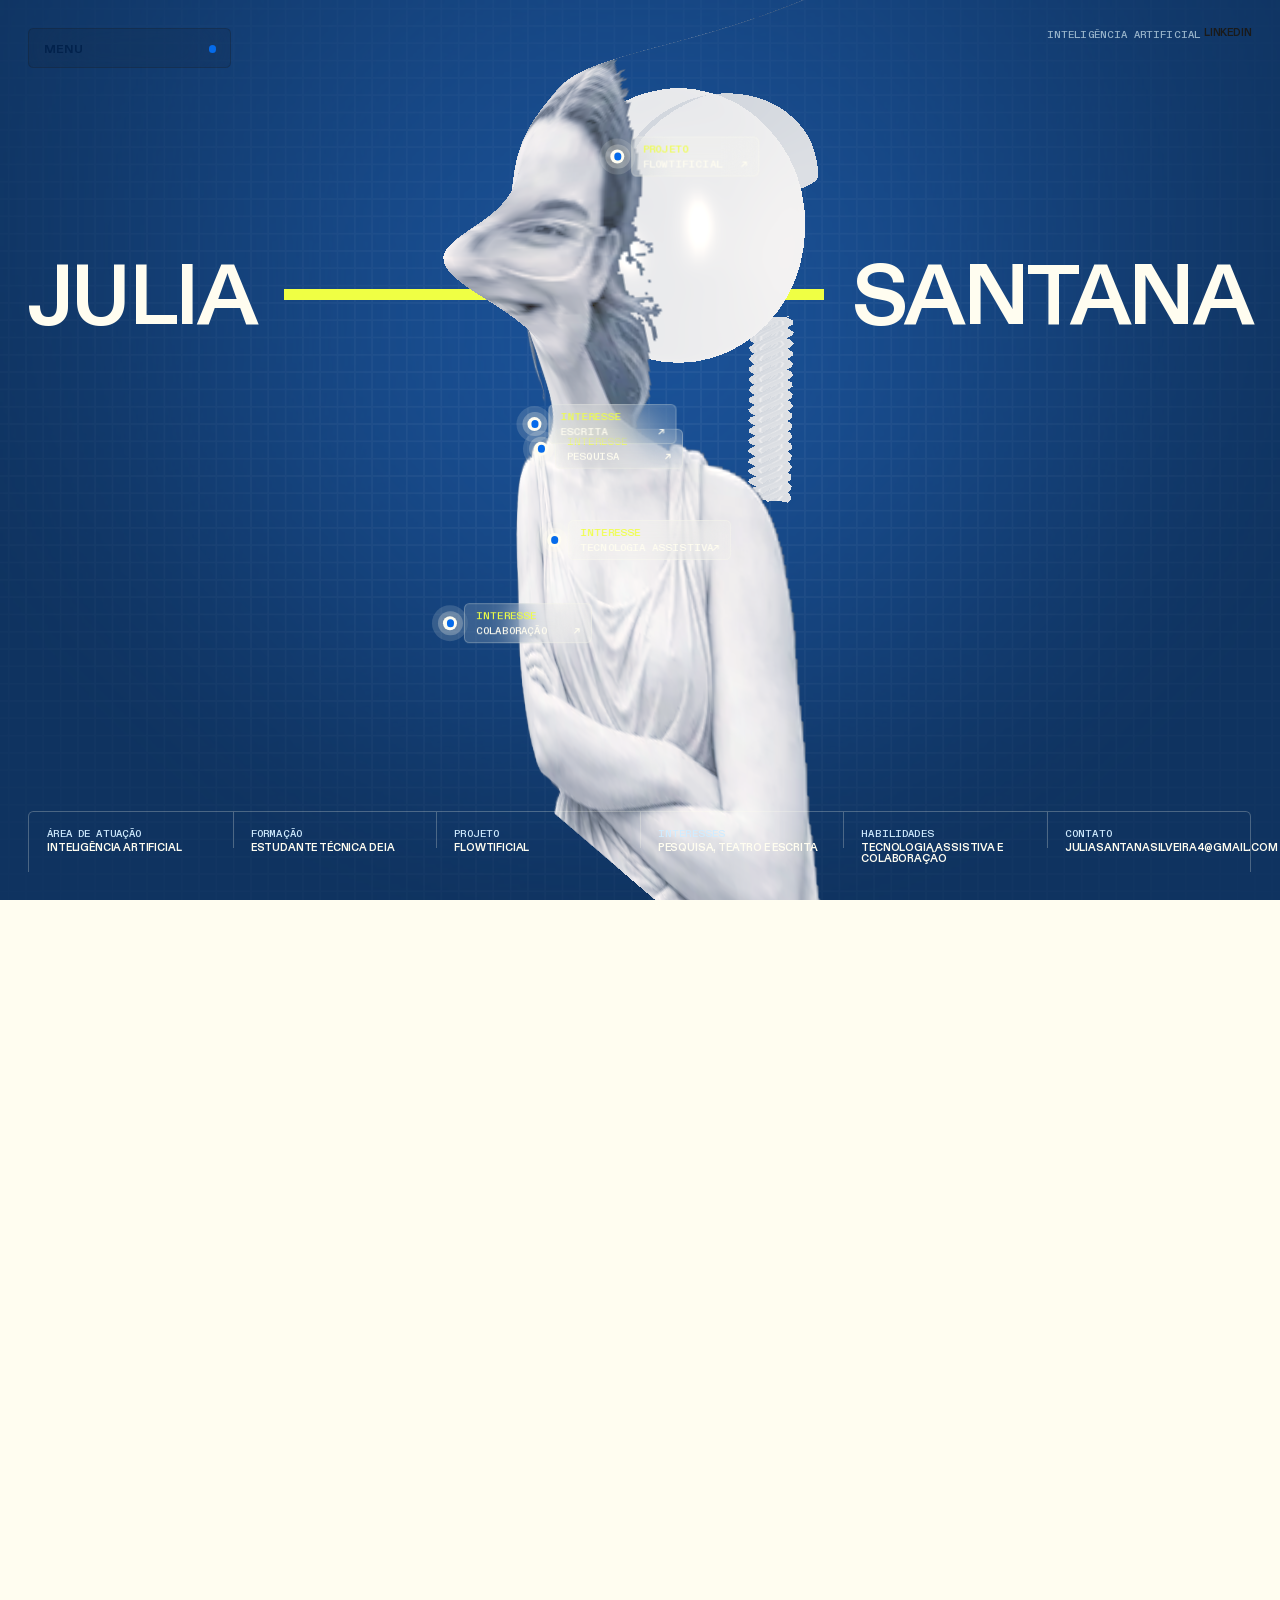
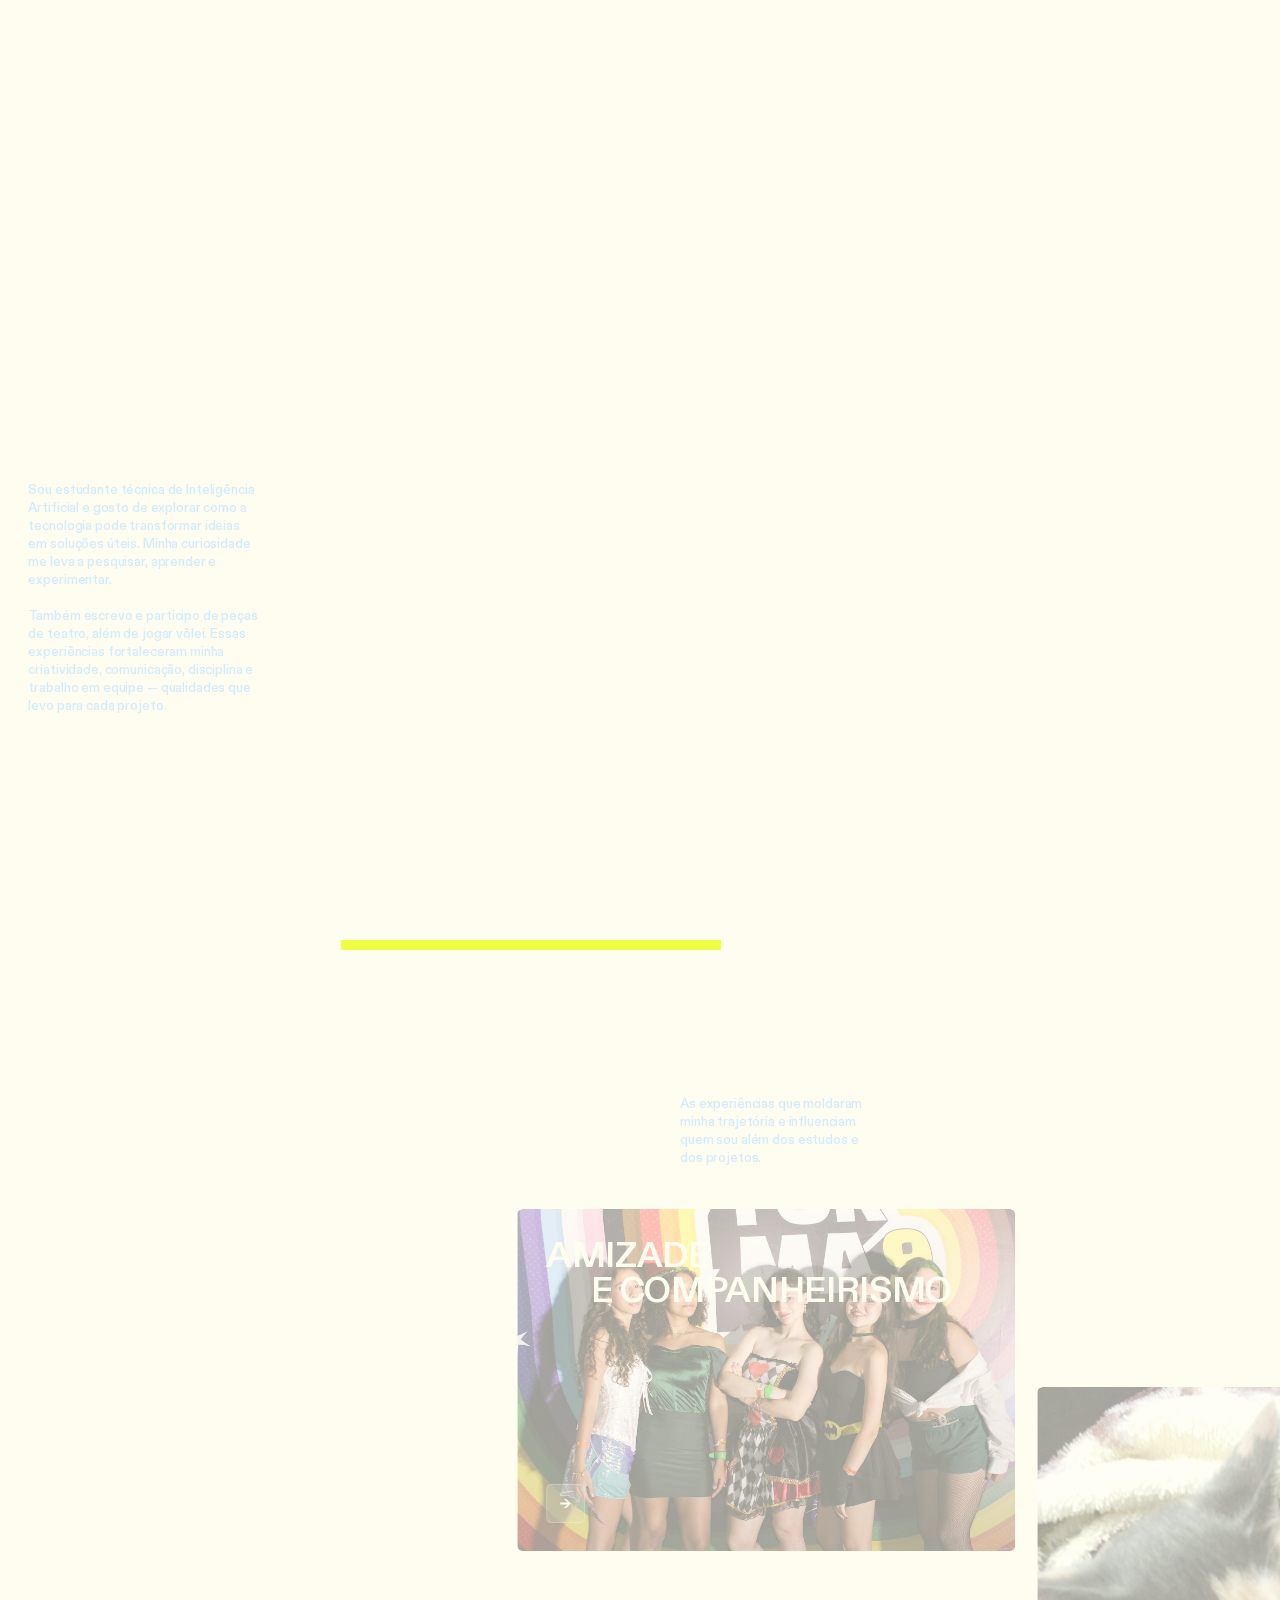
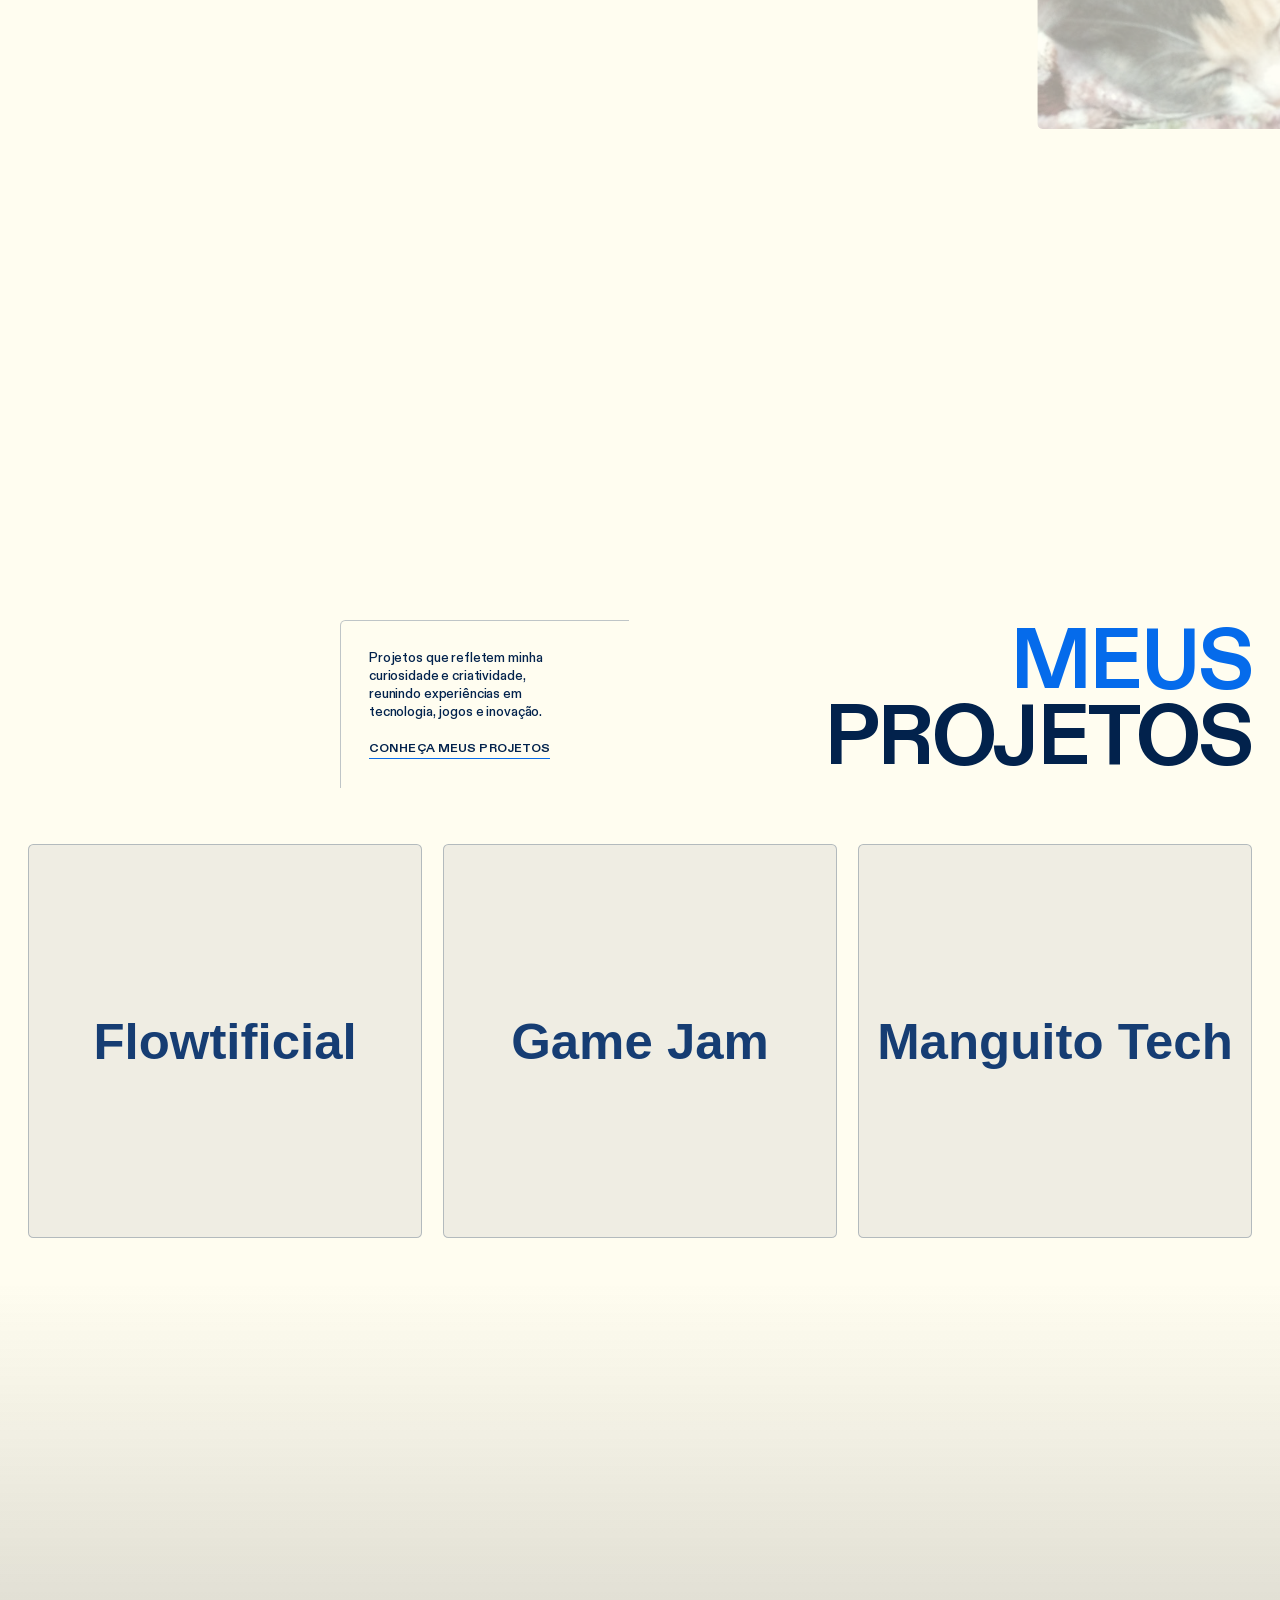
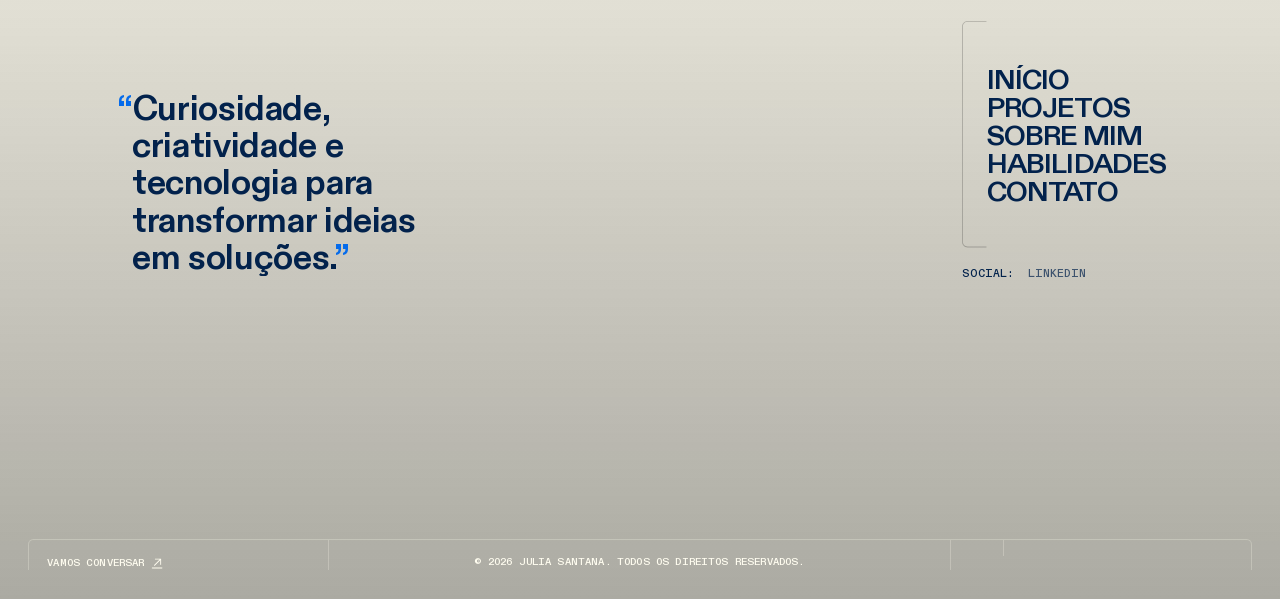
==== assets/overview/index.html @ cd5cea3f "bbbbbb" ====
<!DOCTYPE html>
<html><head><meta charset="utf-8">
<!-- Website Downloader 3.0 · modo arquivo: https://tsitsipas.com/ -->
<script type="application/json" id="wd3-index">{"entry":{"url":"https://tsitsipas.com/","path":"/","search":""},"doc":"doc","volatileParams":["v","_rsc","dpl","_","t","ts","timestamp","cb","cachebust","cacheBust","nocache","rnd","rand","random","_t"],"blocked":["^https?://([^/?#]+\\.)?(google\\-analytics\\.com|analytics\\.google\\.com|googletagmanager\\.com|googleadservices\\.com|doubleclick\\.net|googlesyndication\\.com|googleoptimize\\.com|connect\\.facebook\\.net|bat\\.bing\\.com|snap\\.licdn\\.com|px\\.ads\\.linkedin\\.com|analytics\\.tiktok\\.com|ct\\.pinterest\\.com|static\\.ads\\-twitter\\.com|analytics\\.twitter\\.com|tr\\.snapchat\\.com|sc\\-static\\.net|mc\\.yandex\\.ru|hotjar\\.com|hotjar\\.io|clarity\\.ms|cdn\\.segment\\.com|api\\.segment\\.io|cdn\\.mxpnl\\.com|api\\-js\\.mixpanel\\.com|api\\.mixpanel\\.com|api\\.amplitude\\.com|api2\\.amplitude\\.com|api\\-secure\\.amplitude\\.com|api\\-sr\\.amplitude\\.com|sr\\-client\\-cfg\\.amplitude\\.com|plausible\\.io|cloud\\.umami\\.is|analytics\\.umami\\.is|static\\.cloudflareinsights\\.com|cloudflareinsights\\.com|vitals\\.vercel\\-insights\\.com|browser\\-intake\\-datadoghq\\.com|browser\\-intake\\-datadoghq\\.eu|js\\-agent\\.newrelic\\.com|bam\\.nr\\-data\\.net|bam\\-cell\\.nr\\-data\\.net|fullstory\\.com|script\\.crazyegg\\.com|mouseflow\\.com|smartlook\\.com|heapanalytics\\.com|i\\.posthog\\.com|stats\\.wp\\.com|pixel\\.wp\\.com|promotekit\\.com|ingest\\.sentry\\.io|ingest\\.us\\.sentry\\.io|ingest\\.de\\.sentry\\.io|widget\\.intercom\\.io|js\\.intercomcdn\\.com|api\\-iam\\.intercom\\.io|js\\.hs\\-scripts\\.com|js\\.hs\\-analytics\\.net|js\\.hs\\-banner\\.com|js\\.hscollectedforms\\.net|js\\.usemessages\\.com|track\\.hubspot\\.com|client\\.crisp\\.chat|embed\\.tawk\\.to|js\\.driftt\\.com|static\\.zdassets\\.com|ekr\\.zdassets\\.com|cdn\\.cookielaw\\.org|geolocation\\.onetrust\\.com|consent\\.cookiebot\\.com|consentcdn\\.cookiebot\\.com|app\\.usercentrics\\.eu|api\\.usercentrics\\.eu|cdn\\.iubenda\\.com|cmp\\.osano\\.com|cdn\\.termly\\.io)(:\\d+)?([/?#]|$)","/rpc/increment_shared_code_views","^https?://(umami|analytics|stats|plausible)\\.[^/]+/(api/send|api/collect|api/event|script\\.js)","/g/c(ollect)?\\?v=2&","sentry\\.io/api/\\d+/(envelope|store)","/api/meta-capi","^https?://(leadtracker|tracking|track|events?|collect)\\.[^/]+/","^https?://a\\.vturb\\.com/","facebook\\.com/tr[/?]","/_vercel/(speed-)?insights/","/cdn-cgi/rum","/cdn-cgi/challenge-platform/","google\\.com/(pagead|ads)/"],"videos":{"posters":{},"onlineHosts":[]},"entries":[{"url":"https://tsitsipas.com/","method":"GET","status":200,"contentType":"text/html; charset=utf-8","headers":{"content-type":"text/html; charset=utf-8","link":"<https://cdn.prod.website-files.com>; rel=preconnect; crossorigin, <https://cdn.prod.website-files.com/697cbd4d306021d0cc247ad9/css/stefanos-tsitsipas.shared.915902606.min.css>; rel=preload; as=style; crossorigin; integrity=\"sha384-kVkCYGhmvcNyassyHUORdVszourv+mZuOQUTLWVluDaLmS71XAWG+mT+ZYaMbnwk\"","surrogate-control":"max-age=3645","surrogate-key":"tsitsipas.com 697cbd4d306021d0cc247ad9 pageId:697cbd4d306021d0cc247ad3 6987d36e3bce8486a71b7be9 69811f04ef5cfc2fbf6bfa60 69811ecd5f892a6a50abb26b sp:6e2ff5a6155efb4b8ed118a9ed164e62","x-lambda-id":"b6879656-2aff-4c3b-98f6-f15f02fc8751","x-wf-region":"us-east-1"},"size":67623,"b":"doc"},{"url":"https://cdn.prod.website-files.com/697cbd4d306021d0cc247ad9/css/stefanos-tsitsipas.shared.915902606.min.css","method":"GET","status":200,"contentType":"text/css","headers":{"access-control-allow-methods":"GET, HEAD","access-control-allow-origin":"*","access-control-max-age":"3000","content-type":"text/css","priority":"u=0,i=?0","x-amz-id-2":"hR2JoL2a/rC2KaaB5LvCc40C7D/KMl1g8CVCeeNXTHi4ou3kol992Xnv8xLFubRbbp7vCxgjjXE=","x-amz-request-id":"C12PE5DR60FM9G5K","x-amz-server-side-encryption":"AES256","x-amz-version-id":"WPF9fIM0RYiHNNxQBDiw2JoLvSaEEJN1"},"size":104358,"b":"0"},{"url":"https://cdn.prod.website-files.com/697cbd4d306021d0cc247ad9/js/stefanos-tsitsipas.a0aa6ca1.1176730d49a681da.js","method":"GET","status":200,"contentType":"text/javascript","headers":{"access-control-allow-methods":"GET, HEAD","access-control-allow-origin":"*","access-control-max-age":"3000","content-type":"text/javascript","priority":"u=1,i=?0","x-amz-id-2":"R+Y7SBhs3vHl3mS6+zJOO2wX2+O61eQvuVCwkpuMZEm+7D8oQNTMwBZUYeki4QEUKcHaq56x03RKHmzhNUo2DM1b7bnPbaEb","x-amz-request-id":"E2EX2YNS27DSVBQ4","x-amz-server-side-encryption":"AES256","x-amz-version-id":"isfMe9CocftLhlS7CXRHme2pURHEgrK8"},"size":1068,"b":"1"},{"url":"https://cdn.prod.website-files.com/697cbd4d306021d0cc247ad9/js/stefanos-tsitsipas.schunk.7c514c4b18297836.js","method":"GET","status":200,"contentType":"text/javascript","headers":{"access-control-allow-methods":"GET, HEAD","access-control-allow-origin":"*","access-control-max-age":"3000","content-type":"text/javascript","priority":"u=1,i=?0","x-amz-id-2":"Dw5Q3SUh4BpWa0wBHbOX/+vHJzd7dJHbRTpKBoAwtFhxqvhn5jmNE7uQl9n+T8LzwCPmwrGsfHg=","x-amz-request-id":"8STM58C1DT5NWS6C","x-amz-server-side-encryption":"AES256","x-amz-version-id":"wa2SgEDKw1uqsdCuONaXGm74xRVch_a2"},"size":45432,"b":"2"},{"url":"https://d3e54v103j8qbb.cloudfront.net/js/jquery-3.5.1.min.dc5e7f18c8.js?site=697cbd4d306021d0cc247ad9","method":"GET","status":200,"contentType":"application/javascript","headers":{"access-control-allow-origin":"*","content-type":"application/javascript"},"size":89476,"b":"3"},{"url":"https://cdn.prod.website-files.com/697cbd4d306021d0cc247ad9/6984659a86d1a91c371e3fd9_footer-pattern.svg","method":"GET","status":200,"contentType":"image/svg+xml","headers":{"access-control-allow-origin":"*","content-type":"image/svg+xml","priority":"u=3,i","x-amz-id-2":"mGJhJRh4RGs1hiSnj6LBfo41rIck+RuGTfw/Xm1f+MX2MQr/QN3laDdPhIgSzed4oKBcB64XznCBz5a7HE6zO+KBgR7C+u2F","x-amz-request-id":"6C3JF496KN8WCS1Z","x-amz-server-side-encryption":"AES256","x-amz-version-id":"BtuHvGXvdqWapCGgjwTrGFMhnp7hE.a."},"size":547,"b":"4"},{"url":"https://cdn.prod.website-files.com/697cbd4d306021d0cc247ad9/698388c5af343968593c1e96_pattern-bg.svg","method":"GET","status":200,"contentType":"image/svg+xml","headers":{"access-control-allow-origin":"*","content-type":"image/svg+xml","priority":"u=1,i","x-amz-id-2":"rvmKdrbPbUUjGL1ayxBhNQr7esKV1KO8gYskxS5XP0C2ofzLPAiN9AGlt9o7fEuLfYtLtIIxXRX2GLya6ZcDLk5HHGQc/xYS","x-amz-request-id":"4F0N4167M8X6K19S","x-amz-server-side-encryption":"AES256","x-amz-version-id":"9DLoTmcW9iHP59YaxkthuPIL3XwQwbtb"},"size":451,"b":"5"},{"url":"https://cdn.prod.website-files.com/697cbd4d306021d0cc247ad9/6981e1980f8bcf10463452c4_ABCDiatypeMono-Medium.woff2","method":"GET","status":200,"contentType":"font/woff2","headers":{"access-control-allow-methods":"GET, HEAD","access-control-allow-origin":"*","access-control-max-age":"3000","content-type":"font/woff2","priority":"u=0,i=?0","x-amz-id-2":"E/bLYdsXFX1gdJ3rMoQKsf6fkOxC6l5DEWfKpt2II6fTNeSqKVqT25AMXeWym7KCnf0GWH3X5FGqU8/aZNXsuY594bVb29MK","x-amz-request-id":"0YAV73Z0S5BQAC81","x-amz-server-side-encryption":"AES256","x-amz-version-id":"dwGFaevD7D4c8xvfwGp9KfmNMEwoBBoQ"},"size":23716,"b":"6"},{"url":"https://cdn.prod.website-files.com/697cbd4d306021d0cc247ad9/6981e1764ed0c80cb322292b_ABCDiatype-Bold.woff2","method":"GET","status":200,"contentType":"font/woff2","headers":{"access-control-allow-methods":"GET, HEAD","access-control-allow-origin":"*","access-control-max-age":"3000","content-type":"font/woff2","priority":"u=0,i=?0","x-amz-id-2":"xgtoekcG7DwYQ0HABj6qspmu+eZGh9r/cWpXIrhpoUISeE2Lr00typBuYb4P1JHSwNjh3eEe6X8=","x-amz-request-id":"JFE4A65P14G7W502","x-amz-server-side-encryption":"AES256","x-amz-version-id":"UvX.c5VydVxL2fJVYuy5m.8q2tijEfi8"},"size":56620,"b":"7"},{"url":"https://cdn.prod.website-files.com/697cbd4d306021d0cc247ad9/6981e176133f751073e93c39_ABCDiatype-Medium.woff2","method":"GET","status":200,"contentType":"font/woff2","headers":{"access-control-allow-methods":"GET, HEAD","access-control-allow-origin":"*","access-control-max-age":"3000","content-type":"font/woff2","priority":"u=0,i=?0","x-amz-id-2":"0GJUWnRHVzYn8Kh2q2ganx97BnEPValYKf+iah/vAJPxR5/K8SNjqELlUTQ03bvT1hUcqelHXKo=","x-amz-request-id":"CT0WFTXFTVSVYPK8","x-amz-server-side-encryption":"AES256","x-amz-version-id":"oYTj9iuQPRpXsQzx9oJExIc3y8yecbFE"},"size":57404,"b":"8"},{"url":"https://stefanos-nu.vercel.app/app.js","method":"GET","status":200,"contentType":"application/javascript; charset=utf-8","headers":{"access-control-allow-headers":"Content-Type","access-control-allow-methods":"GET, OPTIONS","access-control-allow-origin":"*","content-disposition":"inline; filename=\"app.js\"","content-type":"application/javascript; charset=utf-8"},"size":1830400,"f":"assets/stefanos-nu.vercel.app/app.js"},{"url":"https://cdn.prod.website-files.com/697cbd4d306021d0cc247ad9/698f5ea56ffd7f9cbc70d63d_Stefanos_signature_white.json","method":"GET","status":200,"contentType":"application/json","headers":{"access-control-allow-methods":"GET, HEAD","access-control-allow-origin":"*","access-control-max-age":"3000","content-type":"application/json","priority":"u=1,i","x-amz-id-2":"SdOjHMKTbH9nqPn7ZCvT/RR4VS4Is6ovUlWzcGZU9ToUunTRfoIa0GEYsTz+72NHuHdBqMZg+bYPRvx5rfOMox0u8W9Pxgfj","x-amz-request-id":"Y9ZBN0ESSJ2KDJFQ","x-amz-server-side-encryption":"AES256","x-amz-version-id":"WcEJr57H6OCkfSSN2RgyumE.vveg6MBD"},"size":27171,"b":"9"},{"url":"https://cdn.prod.website-files.com/697cbd4d306021d0cc247ad9/698f58e1817f2c6a6a8b49b5_Stefanos_signature.json","method":"GET","status":200,"contentType":"application/json","headers":{"access-control-allow-methods":"GET, HEAD","access-control-allow-origin":"*","access-control-max-age":"3000","content-type":"application/json","priority":"u=1,i","x-amz-id-2":"J7RqdfgkSjGCrdIBUIfLvbxkTWkxbxItPVVAiWUAWz5S0x/WTMIqLVmhy1cTwHMvy001TMuuMAg=","x-amz-request-id":"4JJ1ZM5YV9NGAQVA","x-amz-server-side-encryption":"AES256","x-amz-version-id":"WcVkxN_lo8EeKKU2k6lMBAjMVoEwIvau"},"size":27522,"b":"10"},{"url":"https://cdn.prod.website-files.com/697cbd4d306021d0cc247ad9/6a4b9c9f0dba68401fa40ba1_FavIcon.png","method":"GET","status":200,"contentType":"image/png","headers":{"access-control-allow-origin":"*","content-type":"image/png","priority":"u=1,i","x-amz-id-2":"cq4zwvMCeeDvzKxrS13ulc/l5vs6Dg8kXDKim6q1NE84cPLxR8HkiITZ6JfDta9VdDpfbTdPVBsLLRR/MNBTHQJpc32+ZB+F","x-amz-request-id":"1MBDSPD50HWWZM0F","x-amz-server-side-encryption":"AES256","x-amz-version-id":"XMvCeYaC_4GJ8BhDguD3DA91a3HgHWB6"},"size":1892,"f":"assets/cdn.prod.website-files.com/697cbd4d306021d0cc247ad9/6a4b9c9f0dba68401fa40ba1_FavIcon.png"},{"url":"https://stefanos.itsoffbrand.io/models/stefanos-on-court-camera-04.glb","method":"GET","status":200,"contentType":"application/octet-stream","headers":{"access-control-allow-origin":"https://tsitsipas.com","content-type":"application/octet-stream"},"size":3004,"b":"11"},{"url":"https://stefanos.itsoffbrand.io/hdri/monochrome_studio_02_05k.hdr","method":"GET","status":200,"contentType":"application/octet-stream","headers":{"access-control-allow-origin":"https://tsitsipas.com","content-type":"application/octet-stream"},"size":395245,"b":"12"},{"url":"https://stefanos.itsoffbrand.io/models/stefanos-statue-05.glb","method":"GET","status":200,"contentType":"application/octet-stream","headers":{"access-control-allow-origin":"https://tsitsipas.com","content-type":"application/octet-stream"},"size":1503584,"b":"13"},{"url":"https://stefanos.itsoffbrand.io/models/stefanos-racket-12.glb","method":"GET","status":200,"contentType":"application/octet-stream","headers":{"access-control-allow-origin":"https://tsitsipas.com","content-type":"application/octet-stream"},"size":696492,"b":"14"},{"url":"https://stefanos.itsoffbrand.io/models/stefanos-painting-06.glb","method":"GET","status":200,"contentType":"application/octet-stream","headers":{"access-control-allow-origin":"https://tsitsipas.com","content-type":"application/octet-stream"},"size":1522112,"b":"15"},{"url":"https://stefanos.itsoffbrand.io/models/stefanos-on-court-22.glb","method":"GET","status":200,"contentType":"application/octet-stream","headers":{"access-control-allow-origin":"https://tsitsipas.com","content-type":"application/octet-stream"},"size":5513956,"b":"16"},{"url":"https://stefanos.itsoffbrand.io/textures/signature-01.png","method":"GET","status":200,"contentType":"image/png","headers":{"access-control-allow-origin":"https://tsitsipas.com","content-type":"image/png"},"size":5844,"b":"17"},{"url":"https://stefanos.itsoffbrand.io/textures/bake-voronoi.webp","method":"GET","status":200,"contentType":"image/webp","headers":{"access-control-allow-origin":"https://tsitsipas.com","content-type":"image/webp"},"size":779496,"b":"18"},{"url":"https://stefanos.itsoffbrand.io/textures/court.webp","method":"GET","status":200,"contentType":"image/webp","headers":{"access-control-allow-origin":"https://tsitsipas.com","content-type":"image/webp"},"size":2752,"b":"19"},{"url":"https://stefanos.itsoffbrand.io/textures/noise.webp","method":"GET","status":200,"contentType":"image/webp","headers":{"access-control-allow-origin":"https://tsitsipas.com","content-type":"image/webp"},"size":84350,"b":"20"},{"url":"https://stefanos.itsoffbrand.io/basis/basis_transcoder.js","method":"GET","status":200,"contentType":"text/javascript","headers":{"access-control-allow-origin":"https://tsitsipas.com","content-type":"text/javascript"},"size":57529,"b":"21"},{"url":"https://stefanos.itsoffbrand.io/basis/basis_transcoder.wasm","method":"GET","status":200,"contentType":"application/wasm","headers":{"access-control-allow-origin":"https://tsitsipas.com","content-type":"application/wasm"},"size":527333,"b":"22"},{"url":"https://cdn.prod.website-files.com/697cbd4d306021d0cc247ad9/6992ef7dbe052922812c22c8_caroussel-1.webp","method":"GET","status":200,"contentType":"image/webp","headers":{"access-control-allow-methods":"GET, HEAD","access-control-allow-origin":"*","access-control-max-age":"3000","content-type":"image/webp","priority":"u=3,i","x-amz-id-2":"blUSEUG6gtSyWzzf3CGf8xsFLW8oAgxuvfjTawqNpInHFAQiru4xeBG/fteTHMMkMNhGBBDD1fU3yhE/GI8HQtwkc2vdM9XC711bec+bnuk=","x-amz-request-id":"KX3W7W6GMTX8G56M","x-amz-server-side-encryption":"AES256","x-amz-version-id":"zwUaLl5PtesPyI_8jrWH4VnC0gzWbEis"},"size":26930,"b":"23"},{"url":"https://cdn.prod.website-files.com/697cbd4d306021d0cc247ad9/6992ef7dcbda3186b014e897_9cc1bcd4d76561271c3d4cb50f348dd9_caroussel-2.webp","method":"GET","status":200,"contentType":"image/webp","headers":{"access-control-allow-methods":"GET, HEAD","access-control-allow-origin":"*","access-control-max-age":"3000","content-type":"image/webp","priority":"u=3,i","x-amz-id-2":"W1qj8BCzr8I0jHyx6M7B+evQxCUAYxNXnYA9FGo2swG36/lCOJ6jzaLYZedPvuOiEVPqPU5T1HfoWjjj1rGzwJqG8wkQEZRj","x-amz-request-id":"79DNT9DH3359ACAK","x-amz-server-side-encryption":"AES256","x-amz-storage-class":"INTELLIGENT_TIERING","x-amz-version-id":"ZBtakMDk9MSroZ702vDAHd9IDPl4zZa1"},"size":219534,"b":"24"},{"url":"https://cdn.prod.website-files.com/697cbd4d306021d0cc247ad9/6992ef7d22ba817bd4e6e4e5_caroussel-4.webp","method":"GET","status":200,"contentType":"image/webp","headers":{"access-control-allow-methods":"GET, HEAD","access-control-allow-origin":"*","access-control-max-age":"3000","content-type":"image/webp","priority":"u=3,i","x-amz-id-2":"4Gouza21nvWEkcYtvFKBc8l0bllA8lPs0JjRyGzQiX0Uq0U/YDYYIjklGBHs00NYaF3gjfStPxZ4Xa1IcOOIK8vykpHqhHlL","x-amz-request-id":"Z7QX2M10YDWPCQZN","x-amz-server-side-encryption":"AES256","x-amz-version-id":"TXgIPRJw4ZKy46D5irDa.pZRQT27cfFr"},"size":37692,"b":"25"},{"url":"https://cdn.prod.website-files.com/697cbd4d306021d0cc247ad9/6992ef7d8da0d6f42f501566_caroussel-3.webp","method":"GET","status":200,"contentType":"image/webp","headers":{"access-control-allow-methods":"GET, HEAD","access-control-allow-origin":"*","access-control-max-age":"3000","content-type":"image/webp","priority":"u=3,i","x-amz-id-2":"0UtCBKYWBE90686bLsBVlO0ltb8eSJff8HC86qs1FfiNKp8Rpo8tWhbuiCJKG0J2jchnF4xtGxQTbccDeBYCLtsDGU2ebM4w","x-amz-request-id":"B8SY1PN0RXCN54NC","x-amz-server-side-encryption":"AES256","x-amz-version-id":"82Tj.adNJb9f.EQVnNmoC57Rv0wfQ967"},"size":29866,"b":"26"},{"url":"https://cdn.prod.website-files.com/697cbd4d306021d0cc247ad9/6a3534ba063ef4542d8008ee_6992ef7ddbc8dc42a02affdb_caroussel-5.webp","method":"GET","status":200,"contentType":"image/webp","headers":{"access-control-allow-methods":"GET, HEAD","access-control-allow-origin":"*","access-control-max-age":"3000","content-type":"image/webp","priority":"u=3,i","x-amz-id-2":"8144X13ixUXJyLcwbuMy0dI4JhLmSGvWjoNZI+ZEu/lw+EkYtaOIQjQFJ18o4qkDYjFCXp9W5d8=","x-amz-request-id":"4902X7CG0HH3AQN7","x-amz-server-side-encryption":"AES256","x-amz-version-id":"fkbNBtHKtorW9flXA_qC63447AjrvdZt"},"size":22542,"b":"27"},{"url":"https://cdn.prod.website-files.com/69811ecd0d9b99ec2ae307b7/69cfe34e50d8fbd303c6c951_apostolos-tsitsipas-habla-por-primera-vez-tras-la-separacion-con-su-hijo-stefanos.webp","method":"GET","status":200,"contentType":"image/webp","headers":{"access-control-allow-origin":"*","content-type":"image/webp","priority":"u=3,i","x-amz-id-2":"JynQ2E0W6OBI5C8AzZsAYevFIxFfSDyYVK9uz5v8oZrFvcn9oGKNPulpAcC0mCMe5MasGtfeXys=","x-amz-request-id":"FTRR0WGHCB105Y4B","x-amz-server-side-encryption":"AES256","x-amz-version-id":"oDFQn.6Y.Uqt1nQZcN58o0sEdTT.EtIO"},"size":44184,"f":"assets/cdn.prod.website-files.com/69811ecd0d9b99ec2ae307b7/69cfe34e50d8fbd303c6c951_apostolos-tsitsipas-habla-por-primera-vez-tras-la-separ_14cde750.webp"},{"url":"https://cdn.prod.website-files.com/69811ecd0d9b99ec2ae307b7/698a371a373e9543ef73e4d5_legacy-pavlos.webp","method":"GET","status":200,"contentType":"image/webp","headers":{"access-control-allow-origin":"*","content-type":"image/webp","priority":"u=3,i","x-amz-id-2":"ckWib6yZC7S7ZLtT5O0B6/RViCzVosbLbXicXt3g6U1uWnsyfDpn4ACV8xgmOU8z/a75bo+tw0xz9wQngyh+4VXVFVg4xGYP","x-amz-request-id":"Z1VAFPP2X1Q8J6AN","x-amz-server-side-encryption":"AES256","x-amz-version-id":"bU4dhQnxusoPY2sTkaoGS1o0UFK9QEte"},"size":44206,"f":"assets/cdn.prod.website-files.com/69811ecd0d9b99ec2ae307b7/698a371a373e9543ef73e4d5_legacy-pavlos.webp"},{"url":"https://cdn.prod.website-files.com/69811ecd0d9b99ec2ae307b7/698b40e0f8c8b9bb51cee579_rolex-thumbnail.webp","method":"GET","status":200,"contentType":"image/webp","headers":{"access-control-allow-origin":"*","content-type":"image/webp","priority":"u=1,i","x-amz-id-2":"8FjFHUGLbU5PBGP3+1PJ50XQ3hnftX9RzELblVLexYtsfW4urPpMIfwdWd32/IJM7A9JXC1IOoLSyZDi9sqJoT23fmy4B2ps","x-amz-request-id":"3G056DKH0JMF7YGX","x-amz-server-side-encryption":"AES256","x-amz-version-id":"nmzEoZF2.PXxaRyqMAJ88lXoX1ILI.mI"},"size":40146,"f":"assets/cdn.prod.website-files.com/69811ecd0d9b99ec2ae307b7/698b40e0f8c8b9bb51cee579_rolex-thumbnail.webp"},{"url":"https://cdn.prod.website-files.com/69811ecd0d9b99ec2ae307b7/698c83536b798c6c1bc4e0e2_wilson-thumb.webp","method":"GET","status":200,"contentType":"image/webp","headers":{"access-control-allow-origin":"*","content-type":"image/webp","priority":"u=1,i","x-amz-id-2":"Qu140ecbslxizC9DWQF2KwBa39hnoinmMjZFQVQhVG/Ouhmkg7+Pm7IErlXlzASHpL/HBmIzjpN6OYNe9CY16lS4wxaE3uKL","x-amz-request-id":"PZNRS2CJKHDYWSJA","x-amz-server-side-encryption":"AES256","x-amz-version-id":"Wef3ACIeXqCgSw1mKz5VtgTuXmet1QO5"},"size":90376,"f":"assets/cdn.prod.website-files.com/69811ecd0d9b99ec2ae307b7/698c83536b798c6c1bc4e0e2_wilson-thumb.webp"},{"url":"https://cdn.prod.website-files.com/69811ecd0d9b99ec2ae307b7/698b48d9d44a8165d203dab8_adidas_Logo-white.svg","method":"GET","status":200,"contentType":"image/svg+xml","headers":{"access-control-allow-origin":"*","content-type":"image/svg+xml","priority":"u=1,i","x-amz-id-2":"Oo7p4Ub2PH0ybmE3JTjQUm05Wihg4mc00g+vsiZ0XltAhkPjWApL82+8ubMu5mvpWwUTzA+nC1vU6Xk+sDzLg8ge9f6a+iB8","x-amz-request-id":"WG9BBWXF7ARX6BKD","x-amz-server-side-encryption":"AES256","x-amz-version-id":"KcSbXEq4Iz21hprN5GEvaiw6rRXvnkiO"},"size":3250,"b":"28"},{"url":"https://cdn.prod.website-files.com/69811ecd0d9b99ec2ae307b7/698b4904cc670bec1e560a09_rolex_201x_logo-blue.svg","method":"GET","status":200,"contentType":"image/svg+xml","headers":{"access-control-allow-origin":"*","content-type":"image/svg+xml","priority":"u=1,i","x-amz-id-2":"R7V+1MK9obSOJRqOIVgX8kHTUdN5j/MABILvNY9J5yTDfuo29SIXTBdAQwPJIdAt+E6xLCSBBVhnEC5FjOMlmooiDp9e+5W3","x-amz-request-id":"GBZS9Q5NKGDBVC8R","x-amz-server-side-encryption":"AES256","x-amz-version-id":"SW14raW_npY7Phaf3yp3bsgVvHqaWJMk"},"size":5271,"b":"29"},{"url":"https://cdn.prod.website-files.com/69811ecd0d9b99ec2ae307b7/698b48d4d44a8165d203d443_adidas_Logo-blue.svg","method":"GET","status":200,"contentType":"image/svg+xml","headers":{"access-control-allow-origin":"*","content-type":"image/svg+xml","priority":"u=1,i","x-amz-id-2":"RfSTu8tQHKnZKaCgL97HNWIVowJMKu8PJFzse/GENpfeeI+XcWujOSarPTNZ9CL4Qlu1h5RulVM=","x-amz-request-id":"WG9AE3YVBJ2AZW1C","x-amz-server-side-encryption":"AES256","x-amz-version-id":"kyw3C9US.ZZR3EtbbNEKNKtsrlyMp_In"},"size":3250,"b":"30"},{"url":"https://cdn.prod.website-files.com/69811ecd0d9b99ec2ae307b7/698b4908d4aa9f49042f7e2c_rolex_201x_logo-white.svg","method":"GET","status":200,"contentType":"image/svg+xml","headers":{"access-control-allow-origin":"*","content-type":"image/svg+xml","priority":"u=1,i","x-amz-id-2":"BfuCOy+yWbRn81b6ano2wJmS9XNgOWF8psNaRzTIK2RbRa9gcSs1O7UDRoJUeI114koFC3VvPa4=","x-amz-request-id":"9JEJ5MTN1RTD0HT9","x-amz-server-side-encryption":"AES256","x-amz-version-id":"0E9GZGPUP1_9aOc3FG6mHFA.N9Gm_VAg"},"size":5271,"b":"31"},{"url":"https://cdn.prod.website-files.com/69811ecd0d9b99ec2ae307b7/698b3dd8d1b05f8e5a1f7cc4_canali-logo-blue.svg","method":"GET","status":200,"contentType":"image/svg+xml","headers":{"access-control-allow-origin":"*","content-type":"image/svg+xml","priority":"u=1,i","x-amz-id-2":"G31/aB+VJsGqu4SL+jvrmpQ2ungTOhPlsRo4Et0WMlTizZVNDq905aICWlgJlw2/eq2w7LqC7Tg=","x-amz-request-id":"ASQQ0ZADQBV3X1D0","x-amz-server-side-encryption":"AES256","x-amz-version-id":"1PIUEyza1nTfhfFch7iQOu1PeZsnfUua"},"size":4205,"b":"32"},{"url":"https://cdn.prod.website-files.com/69811ecd0d9b99ec2ae307b7/698b3ddca214bb812634e49a_canali-logo-white.svg","method":"GET","status":200,"contentType":"image/svg+xml","headers":{"access-control-allow-origin":"*","content-type":"image/svg+xml","priority":"u=1,i","x-amz-id-2":"pOi3VltO4WmGtWlgYuRmfM15/bkD7b7oElnC3mRZlXn1zTkfA6sK6u3b1vBPOtv+bTQ5jEmIbwM=","x-amz-request-id":"01XDG61SPA1Q2NVX","x-amz-server-side-encryption":"AES256","x-amz-version-id":"IVPjDP8msHT9E3QFMBSchCuOcbt_HX2Z"},"size":4205,"b":"33"},{"url":"https://cdn.prod.website-files.com/69811ecd0d9b99ec2ae307b7/698b48edb65fddf0866c3a3e_wilson-logo-blue.svg","method":"GET","status":200,"contentType":"image/svg+xml","headers":{"access-control-allow-origin":"*","content-type":"image/svg+xml","priority":"u=1,i","x-amz-id-2":"BcqpDZrw34PrDr1IyraT8LASg6mfuHjVmceaAGnIfYWM3fisss72XNatvI3w89C4NhbX9fbNPo4=","x-amz-request-id":"HGGQ57Q2K4ACKPCK","x-amz-server-side-encryption":"AES256","x-amz-version-id":"xNzetBRcKBSmBJltCGB2PACzTOX6ry22"},"size":6672,"b":"34"},{"url":"https://cdn.prod.website-files.com/69811ecd0d9b99ec2ae307b7/698a36d10b2580b5a5204397_legacy-petros.webp","method":"GET","status":200,"contentType":"image/webp","headers":{"access-control-allow-origin":"*","content-type":"image/webp","priority":"u=3,i","x-amz-id-2":"sskVElBxqmN9IxLnwuPDeMG/6nk3PQmpLbRK/+FA7YhsJmK5qplDqp0wbxvSjYFUacgbuJfHEOSAKoaWV7wf5ErLtN2yMoyR","x-amz-request-id":"8WBSY6BHJPP41JP9","x-amz-server-side-encryption":"AES256","x-amz-version-id":"RZsi9ENtbJE5Tpj93Xc9j579uKH9ZU0Q"},"size":27302,"f":"assets/cdn.prod.website-files.com/69811ecd0d9b99ec2ae307b7/698a36d10b2580b5a5204397_legacy-petros.webp"},{"url":"https://cdn.prod.website-files.com/69811ecd0d9b99ec2ae307b7/698b48f1a1966bf3f0c483de_wilson-logo-white.svg","method":"GET","status":200,"contentType":"image/svg+xml","headers":{"access-control-allow-origin":"*","content-type":"image/svg+xml","priority":"u=1,i","x-amz-id-2":"1ufdylnS6Gi1PLecAY6vi7mdA4UXl34vR5wfdwNDvC4lpETVgruGfBvY/CuV+z/5PI/ThKgg8Jo=","x-amz-request-id":"D9MD8M2W5V4E65N0","x-amz-server-side-encryption":"AES256","x-amz-version-id":"1jKfzszKqEmVjlBAuj.0rdnftcUrMzOq"},"size":6672,"b":"35"},{"url":"https://cdn.prod.website-files.com/69811ecd0d9b99ec2ae307b7/698b40d0be76069085e0869e_adidas-thumbnail.webp","method":"GET","status":200,"contentType":"image/webp","headers":{"access-control-allow-origin":"*","content-type":"image/webp","priority":"u=1,i","x-amz-id-2":"4hft5Mj8ucvyFTyopFhtkHPYq+O9Ko2vr1jEcsIKvNg1KpND6w1QN45PglIwJEE7/73OGrat8Xv9UaIBbHDhHDZNKOJeBCco","x-amz-request-id":"PZNSDPDCSAEF0W3B","x-amz-server-side-encryption":"AES256","x-amz-version-id":"cZUDcIXqv4G_P6HaqifKU3j9eJGOrZkc"},"size":27560,"f":"assets/cdn.prod.website-files.com/69811ecd0d9b99ec2ae307b7/698b40d0be76069085e0869e_adidas-thumbnail.webp"},{"url":"https://cdn.prod.website-files.com/69811ecd0d9b99ec2ae307b7/698b3f6a3bb6762b8c8a139f_canali-thumb.webp","method":"GET","status":200,"contentType":"image/webp","headers":{"access-control-allow-origin":"*","content-type":"image/webp","priority":"u=1,i","x-amz-id-2":"KNbbNv4j0+w7I1d+SXJgUWPibUoLVKnOsvACpcXx+g9XiJc/RICooc5RrPpxOUuHC2ft2zvzBLk=","x-amz-request-id":"9JERVQQVF2MZK9YZ","x-amz-server-side-encryption":"AES256","x-amz-version-id":"34rKvB51Py_RmJdLfRhbb3KGBsKch.IQ"},"size":102432,"f":"assets/cdn.prod.website-files.com/69811ecd0d9b99ec2ae307b7/698b3f6a3bb6762b8c8a139f_canali-thumb.webp"},{"url":"https://cdn.prod.website-files.com/697cbd4d306021d0cc247ad9/6a4b9ca0bc7d3e95bf32a93b_FavIcon.png","method":"GET","status":200,"contentType":"image/png","headers":{"content-type":"image/png","x-amz-request-id":"R221GF5SZW90ZJPX","x-amz-id-2":"c9WCQNicxkYT2fmTq29HwF7OyfLC0EC6mXcEUFWA6V3FuFt4Ri9Gvt3Odo8AA8cQ64PkB8fkVxSxU3Hf7l14HzLVCoC42P1W","x-amz-version-id":"odcTgJYeSwCY9lUXtNKSqTBj9e68BU53","x-amz-server-side-encryption":"AES256","access-control-allow-origin":"*"},"size":31710,"b":"36"},{"url":"https://cdn.prod.website-files.com/697cbd4d306021d0cc247ad9/6a4b9ca0c61f2141091bfbd8_FavIcon.png","method":"GET","status":200,"contentType":"image/png","headers":{"content-type":"image/png","x-amz-id-2":"MDCAjM9CkJGL39HAa9cqEOMeg3IPgY9aF337AoG6uJpuO+NdOrqD33xGXKKkjZJ/N1h5+AA4zcpCYgqW3I4Dsf3s23h67tPg","x-amz-request-id":"HSTPPEVWM1YCV7PD","x-amz-server-side-encryption":"AES256","x-amz-version-id":"IZBJ5Cr_zFY_k7tQZXThAQjFg6VS4uyN","access-control-allow-origin":"*"},"size":3645,"b":"37"},{"url":"https://cdn.prod.website-files.com/697cbd4d306021d0cc247ad9/6a4b9ce1e24085f5c8bcd4bf_FavIconWhite.png","method":"GET","status":200,"contentType":"image/png","headers":{"content-type":"image/png","x-amz-id-2":"rljP0Y8o1GdkP/d4mKuCeTDmaIIT86cyxV32Sddl4YQSW1xh1VUdKJvp1NH/Rs4LFtmnMnpADg8=","x-amz-request-id":"E7JVDQVQXVSGSXBM","x-amz-server-side-encryption":"AES256","x-amz-version-id":"vEpWo960jajCvpy6p_xywqGHMOkqpAsX","access-control-allow-origin":"*"},"size":1539,"b":"38"},{"url":"https://cdn.prod.website-files.com/697cbd4d306021d0cc247ad9/6a4b9ca09e7f88f27415b26b_FavIcon.png","method":"GET","status":200,"contentType":"image/png","headers":{"content-type":"image/png","x-amz-id-2":"FkgLOvUVePe/m1tbGxot9pWuDDa5t8q4/1+gEJ+/iPVux1JotwkpS+1ByK9vPtHZomIVlgASh1Q=","x-amz-request-id":"A6YP9DQ4N3GE0XQC","x-amz-server-side-encryption":"AES256","x-amz-version-id":"mKcIsZXNkmYDbudhZyoZavWIbtZEPL6p","access-control-allow-origin":"*"},"size":145014,"b":"39"},{"url":"https://cdn.prod.website-files.com/697cbd4d306021d0cc247ad9/6a4b9ca022abec2ec025c8d0_FavIcon.png","method":"GET","status":200,"contentType":"image/png","headers":{"content-type":"image/png","x-amz-id-2":"W2iTTxNKq8aMEEcKeLuz5UYYHRbB2wDiHcHCj7a1IlSXGuHaNEdwKJCOMhsK6152FBOg40BR8T0=","x-amz-request-id":"A0P3C683V75GT8R4","x-amz-server-side-encryption":"AES256","x-amz-version-id":"GYMW_IC1T5.CIDeGv2S7AakZzSRKjlo4","access-control-allow-origin":"*"},"size":34636,"b":"40"}]}</script>
<script type="application/octet-stream" data-wd3-b="doc">[base64]/[base64]/[base64]</script>
<script type="application/octet-stream" data-wd3-b="0">[base64]</script>
<script type="application/octet-stream" data-wd3-b="1">[base64]</script>
<script type="application/octet-stream" data-wd3-b="2">[base64]/[base64]/[base64]/[base64]/[base64]/[base64]/IiAiK2RbdGhpcy5lYXNlXVswXToiIikrKHRoaXMuZGVsYXk/[base64]/dDooKG49L3JnYmE/XCgoXGQrKSxccyooXGQrKSxccyooXGQrKS8uZXhlYyh0KSk/[base64]/[base64]/aTpmJiZ0LmZpbHRlcj09PWY/dC5maWx0ZXIoZSxuKToodih0LGZ1bmN0aW9uKHQscixvKXtlLmNhbGwobix0LHIsbykmJmkucHVzaCh0KX0pLGkpfSx3PWkuc29tZT1pLmFueT1mdW5jdGlvbih0LGUsbil7ZXx8KGU9aS5pZGVudGl0eSk7dmFyIG89ITE7cmV0dXJuIG51bGw9PXQ/[base64]/KSU+L2csaW50ZXJwb2xhdGU6LzwlPShbXHNcU10rPyklPi9nLGVzY2FwZTovPCUtKFtcc1xTXSs/[base64]/[base64]/[base64]/[base64]/biYmIWU6InNsdWciPT09dD9uJiZ3aW5kb3cuX193Zl9zbHVnOiJlZGl0b3IiPT09dD93aW5kb3cuV2ViZmxvd0VkaXRvcjoidGVzdCI9PT10P3dpbmRvdy5fX3dmX3Rlc3Q6ImZyYW1lIj09PXQ/[base64]/[base64]/[base64]/[base64]/Ol58XHMpdWktbGluayg/[base64]/[base64]/[base64]/[base64]/YShnKToobS5maWxlVXBsb2Fkcz1zKHApLHUoaCksYyk/[base64]/[base64]/[base64]/[base64]/[base64]</script>
<script type="application/octet-stream" data-wd3-b="3">[base64]/[base64]/[base64]/[base64]/[base64]/[base64]/[base64]/OlxcKCIrTSsiKihldmVufG9kZHwoKFsrLV18KShcXGQqKW58KSIrTSsiKig/[base64]/XFxkKikiK00rIipcXCl8KSg/PVteLV18JCkiLCJpIil9LFk9L0hUTUwkL2ksUT0vXig/OmlucHV0fHNlbGVjdHx0ZXh0YXJlYXxidXR0b24pJC9pLEo9L15oXGQkL2ksSz0vXltee10rXHtccypcW25hdGl2ZSBcdy8sWj0vXig/[base64]/U3RyaW5nLmZyb21DaGFyQ29kZShuKzY1NTM2KTpTdHJpbmcuZnJvbUNoYXJDb2RlKG4+PjEwfDU1Mjk2LDEwMjMmbnw1NjMyMCkpfSxyZT0vKFtcMC1ceDFmXHg3Zl18Xi0/[base64]/[base64]/ZS5wYXJlbnROb2RlJiYhMT09PWUuZGlzYWJsZWQ/ImxhYmVsImluIGU/[base64]/[base64]/[base64]/[base64]/[base64]/[base64]/[base64]/[base64]/[base64]/UCh1LGUpLVAodSx0KTowOjQmbj8tMToxKX06ZnVuY3Rpb24oZSx0KXtpZihlPT09dClyZXR1cm4gbD0hMCwwO3ZhciBuLHI9MCxpPWUucGFyZW50Tm9kZSxvPXQucGFyZW50Tm9kZSxhPVtlXSxzPVt0XTtpZighaXx8IW8pcmV0dXJuIGU9PUM/LTE6dD09Qz8xOmk/LTE6bz8xOnU/UCh1LGUpLVAodSx0KTowO2lmKGk9PT1vKXJldHVybiBwZShlLHQpO249ZTt3aGlsZShuPW4ucGFyZW50Tm9kZSlhLnVuc2hpZnQobik7bj10O3doaWxlKG49bi5wYXJlbnROb2RlKXMudW5zaGlmdChuKTt3aGlsZShhW3JdPT09c1tyXSlyKys7cmV0dXJuIHI/cGUoYVtyXSxzW3JdKTphW3JdPT1wPy0xOnNbcl09PXA/[base64]/[base64]/[base64]/dD09PWk6IiE9Ij09PXI/dCE9PWk6Il49Ij09PXI/aSYmMD09PXQuaW5kZXhPZihpKToiKj0iPT09cj9pJiYtMTx0LmluZGV4T2YoaSk6IiQ9Ij09PXI/[base64]/[base64]/[base64]/YShvKToxPGEubGVuZ3RoPyh0PVtlLGUsIiIsb10sYi5zZXRGaWx0ZXJzLmhhc093blByb3BlcnR5KGUudG9Mb3dlckNhc2UoKSk/[base64]/[base64]/[base64]/[base64]/[base64]/[base64]/[base64]/[base64]/[base64]/[base64]/[base64]/KHRoaXNbMF09ZSx0aGlzLmxlbmd0aD0xLHRoaXMpOm0oZSk/dm9pZCAwIT09bi5yZWFkeT9uLnJlYWR5KGUpOmUoUyk6Uy5tYWtlQXJyYXkoZSx0aGlzKX0pLnByb3RvdHlwZT1TLmZuLGo9UyhFKTt2YXIgTD0vXig/OnBhcmVudHN8cHJldig/[base64]/Uy51bmlxdWVTb3J0KG8pOm8pfSxpbmRleDpmdW5jdGlvbihlKXtyZXR1cm4gZT8ic3RyaW5nIj09dHlwZW9mIGU/aS5jYWxsKFMoZSksdGhpc1swXSk6aS5jYWxsKHRoaXMsZS5qcXVlcnk/ZVswXTplKTp0aGlzWzBdJiZ0aGlzWzBdLnBhcmVudE5vZGU/[base64]/[base64]/aS5jYWxsKGUsdCxuKTp0LmFwcGx5KHZvaWQgMCxbZV0uc2xpY2UocikpfWNhdGNoKGUpe24uYXBwbHkodm9pZCAwLFtlXSl9fVMuQ2FsbGJhY2tzPWZ1bmN0aW9uKHIpe3ZhciBlLG47cj0ic3RyaW5nIj09dHlwZW9mIHI/[base64]/[base64]/cjpSLGUubm90aWZ5V2l0aCkpLG9bMV1bM10uYWRkKGwoMCxlLG0odCk/[base64]/[base64]/dC5jYWxsKGUpOnU/[base64]/[base64]/dGhpcy5nZXQoZSx0KToodGhpcy5zZXQoZSx0LG4pLHZvaWQgMCE9PW4/[base64]/[base64]/[base64]/dGhpcy5lYWNoKGZ1bmN0aW9uKCl7US5zZXQodGhpcyxuKX0pOiQodGhpcyxmdW5jdGlvbihlKXt2YXIgdDtpZihvJiZ2b2lkIDA9PT1lKXJldHVybiB2b2lkIDAhPT0odD1RLmdldChvLG4pKT90OnZvaWQgMCE9PSh0PVoobyxuKSk/[base64]/Uy5xdWV1ZSh0aGlzWzBdLHQpOnZvaWQgMD09PW4/[base64]/[base64]/[base64]/[base64]/[base64]/[base64]/[base64]/[base64]/[base64]/[base64]/[base64]/ZS5jaGFyQ29kZTplLmtleUNvZGU6IWUud2hpY2gmJnZvaWQgMCE9PXQmJndlLnRlc3QoZS50eXBlKT8xJnQ/MToyJnQ/Mzo0JnQ/[base64]/[base64]/[base64]/[base64]/[base64]/[base64]/[base64]/[base64]/[base64]/[base64]/[base64]/[base64]/[base64]/[base64]/[base64]/[base64]/[base64]/[base64]/[base64]/[base64]/[base64]/Uy5wcm9wKGUsdCxuKTooMT09PW8mJlMuaXNYTUxEb2MoZSl8fChpPVMuYXR0ckhvb2tzW3QudG9Mb3dlckNhc2UoKV18fChTLmV4cHIubWF0Y2guYm9vbC50ZXN0KHQpP3B0OnZvaWQgMCkpLHZvaWQgMCE9PW4/bnVsbD09PW4/dm9pZCBTLnJlbW92ZUF0dHIoZSx0KTppJiYic2V0ImluIGkmJnZvaWQgMCE9PShyPWkuc2V0KGUsbix0KSk/[base64]/[base64]/[base64]/[base64]/[base64]/[base64]/[base64]/[base64]/Im9uIjplLnZhbHVlfSl9KSx5LmZvY3VzaW49Im9uZm9jdXNpbiJpbiBDO3ZhciBidD0vXig/[base64]/[base64]/XG4vZyxBdD0vXig/[base64]/[base64]/Jl0pXz1bXiZdKi8sSHQ9L14oLio/KTpbIFx0XSooW15cclxuXSopJC9nbSxPdD0vXig/[base64]/[base64]/[base64]/ImFqYXhTdWNjZXNzIjoiYWpheEVycm9yIixbVCx2LGk/[base64]/[base64]/KD89JnwkKXxcP1w/[base64]/[base64]/ZS5qc29ucENhbGxiYWNrKCk6ZS5qc29ucENhbGxiYWNrLGE/[base64]/[base64]/[base64]/[base64]/dGhpczp0aGlzLmVhY2goZnVuY3Rpb24oZSl7Uy5vZmZzZXQuc2V0T2Zmc2V0KHRoaXMsdCxlKX0pO3ZhciBlLG4scj10aGlzWzBdO3JldHVybiByP3IuZ2V0Q2xpZW50UmVjdHMoKS5sZW5ndGg/[base64]/[base64]/[base64]/MD09PW8uaW5kZXhPZigib3V0ZXIiKT9lWyJpbm5lciIrYV06ZS5kb2N1bWVudC5kb2N1bWVudEVsZW1lbnRbImNsaWVudCIrYV06OT09PWUubm9kZVR5cGU/KHI9ZS5kb2N1bWVudEVsZW1lbnQsTWF0aC5tYXgoZS5ib2R5WyJzY3JvbGwiK2FdLHJbInNjcm9sbCIrYV0sZS5ib2R5WyJvZmZzZXQiK2FdLHJbIm9mZnNldCIrYV0sclsiY2xpZW50IithXSkpOnZvaWQgMD09PW4/[base64]/[base64]/[base64]/[base64]</script>
<script type="application/octet-stream" data-wd3-b="4">[base64]</script>
<script type="application/octet-stream" data-wd3-b="5">[base64]</script>
<script type="application/octet-stream" data-wd3-b="6">d09GMgABAAAAAFykAAwAAAABOeAAAFxQAAGZmQAAAAAAAAAAAAAAAAAAAAAAAAAAGnwctUAGYACLdgqD9xiDil4BNgIkA5kmC4xeAAQgBZBCByAbcfw1zMMa+HXeltBVhGY8lbBtGvV6M8kisF+t2RHY46DIUkXw/39PTsYoNjsYU7P6BxMJEgiWu91BtuEpw242V/eEw7bLnPc+7NirVEnxsuYFxUAYXYFonOxp4c34c+0w45Qy6a2kKucw8zv/1p1PnKijWKhy9kkpBzhcQXXAOfG8BcP2jmbKnfIv5fjGzWSGRQ5919Xwszjyn7x6OfbFjgzSNYvAxmWM7CYnL/zz7fe/fc7M3G+mQMOTJ/FE1MQialRJEk2jSqSKZxbN30/8qe/u/6RQCjqrwJHV3DmrNLgS064jykGZNARr86h8Ih94nk/4qoJ/vqnnqSdNQlSGtRm9MOeM2lypqHP2NrapM1dOe1FWWa/O72C+aGdlRVbMcQCdQ6i4au71v6uOf/45RO/7JyA5HtBQNoZgCyUmwU4vYAtW3xrv+BDfj9F2981cyQdUIiETElU8QqoQfbqH7ElEMyTxf7i2l1DogVoIVS0kE73t3QCZbI5DqU2m227Q1Jy2NrOM58fCIbspl+naJCWAT/stL/wwMM8t9uW00GAfVEzC5Vp+pspEloj9JnyQDR4JK6sKxmJoWS6B2le3+M3sJXtyIMWHAI/QsmbGbUPdZNs8hsnv5nfCLQeOiPd/dZq0ftk3BYBLtCELUiukOi9K2unW4/mGGWhEmohKAJ/+mUtT6X3nLRkMZELVdwAw/7+1V7t3705gdgIvKWwKqP6pouOBhK2S/ZPw+1OiSYFZIQoHKGQb92VRVteiURVWRXhXnn84/Ok/rf0Aw/CTZTjmbUzatLYVWKBZhG0KJDFNl/+ksyqV2guE4SbZkDteOAovCaWnkqslWW7eGbe91OMFw1H3EujXr6qVLPUsEUUzc4jRhgcUT5BsdEBBilEwnV2QJPd/c6WdXCkpILircKSAnPwzyd5OkoNZKCSl3JVSzhWnBKBk9gh3i3tFdEAkZNmZylrbd8aI/t9c/9rdz0VUrMSn1H5VpfMIZk/+zOSVgDKZOzf0KTdb2ipAyJbJM7gqhryWZapQEe7TrkLWqxpZXaN6fHn4fm/O/hPmpgtNf5Im3O7mZ6VP+gtzKZKJUNBlbY9WncCVKgxCI4xGAXxv08SXttgAGrELwiFk77mORj8VrVYWPxkFsFpwFMxiYstk5EjOAYmFmQjZS49fv/V92Ww/nRkvZCWDXF+RiZ0oOzH473zpJR8nP5uPqopRI56qFVXjGuvZFNPk7/N5HvOohVzE0A1ZOcbS79dc/d9q+o6oDMwgGG8Q8U7a3RIEUAx2GQG+JiTBggkTklUhYdUnqgBSnAVgCZVZ8z57F1sCBaT1yp2YxxerRD3FKMAeKCA9VEB6qQD76zLiY/i+Qs3PR+IX7jQ4AO/m/X2dIAgJQO6v7ST100CBChvs8BMgSIgwEaLEiJMgSYo0GbLkyFOgSIkyFarobEyVepRwMFUudcDBiNwmxUm91FN8azQbTrloMxvhceWO1M64sMOmx9XR8PNCGt4qEjy/Nq3KrU+mIdCNiPlcra5sdutjjIYDqBjz99Dk2R9nff975jQE8MfWk+R3CoctyfzbDstI3vVJ7yOUxmogrAY5u3EBppd9vMaVNhITRuGII1mniDeldarwIjTtQo+cBoShEWFqvrC0XNh6Tzja2szVR21UiiaEqpNC0/dC11Vh6KYw9bew9ORptuN/b0NdfGYS68s7Fx0TXwKgYyhqryNGRSXxKfyrOCLV1vdafUNUPuNzQl2I1oCIwSTTMkTAhsJMY8uAHSP2TDgww5F5ODEfZxbgwkJcWYQbi7GwBHeW4gXL8FLKP+gD0VYbmcHmgqHv5m/79+El5P5uxEW5RJfhmn9V/y7/Jo/d8Z6pZ+VpPffPn1vh1t1995Z77qGWTj/vPY0P8/n2Cr2U1/OOvV/+RbS8lVtdXf8rKKGYcl9Tzlx4oAa7UhGtaKCpQyMOnvrlhWCQ0LDwiKjomNi4ePiFNYvq1GPAdENGkVjiwZYyuUKlura+sbm9iYWdk5sPjKcyffHLv8OcWMgPxaGcIqDAQFENARoseEhQoMGEDRce/IRpJkonPQwwnSFGYZCGwSuLPC5ylXzKqaaRTnoZZJRJmMxzl4c85SXLbed33sPiG7/4NxxLY+NQo0ww1Wzzrnk9G9j0DW10jKUsYzk7v8u7vsKVrnK1a1zrOte7wY1ucsyidm5393Avt7zXY+3bfu2f1FSYSlOlRYtrQb8CEyFGnCRpsuQpUqZKne2aKgePoObvOmaf0x1y1CTTzPK8l71useVFudN6m223236HHXfaOW9738c+d9FV3/rRL/[base64]/Xp0aunhgwYNFBjRowaqSkTJk3UrBnMCXjkXePHmgiPDQd+8RQpU72pDpamRKEVQ6Azfs4UQuYKFYD8CZaN4mDYVrlyZBOgpKalZ2RmZedUyy2sUbOI6E+0/QVJej/D6uHG6G9UI0KZXsY1jeVtUivS2D6mtaOU42tWx7h+5nWjledvUU/5Afz6JghIthvEIIkU0sggixzyKKCIEsqoYIsd9jjgiBPOuOCKG+544ImX8+6Tgi/AQeFUMGDBOXxCGkRIkMk7np/wr4UqaE3BA8NyvEDwpl4lGD9IbRVsFW4VJb4gRJKWtEoy5EsRmhK10kCgSbf0FYuOFiYIiEnJqekYmVnZOdVyq+cTMAXASZpVa6EgKTf72cHtoBnIIVJHDUusEzAn6wwqDCSlJDuoCxwXXZ/YzuldtWpPZ9GtV79Bw0aNmzR9czaegpJnpF5iLdQy0Uq9pnpT75k+FMsXn+ubH77XL3/Ofmc01hLxc+/[base64]/Q446JDDjjjmuBNOOuW0T57QxJP5z7z3g5/83wc+9olPfe4LmfQfhHkxTa48+QoUKlKsRCmochXgEJCwauCQUFAxcPCJSMioaBmYWNg4uNTx8PILCmvULCKqXaeYHn0GTDXNTINGIHAEhsxkCUSGRiZmFlY2dobGpuaW1t4+EIzDk8g0OgvLV9/89IthxIvRBpyJr1kMAivG3q1VrN1+JCDzrHIGJaZH48kuXkYew8hQyUckR51JXxHU0xvFKtK6JKOx63Z08n0AjI8GRM44PA5zxB2OHiRxdDNmKV1RJYyJbSVEcOZ5EAL4uBOe4WhM8aaPxOvya6MuILT3xZ/zDCcGBeXDrr7nx8HCLDhkVEwCYlJyajpGZlZ2TrXc6vkEhDRo0qJVm2kGzUJQWEKxsam5pbWtgZGJmYWVrVB+uUxn+9ZWpFlqFso3a6ycaqYRZNDTawO08fDw8PDw8LiURNhJFPYJkQmXhOquBxYTs9Yl+HpnIlZR2wlaGdE5CJNun/QJC5RnbSBsXxswMAlhAMC6Wg7We+ToYz2FZjXaQCCbfLsDNZ4K7YXTNQn1ZtLH6wZPEa9pkFVheOtJYF3UovV3QuiIK4f3oRekokp5fB/pQJFVuWte9i9yA1VS5a7o77jJ+7Pxo5a/Y44GSXG+lifYX+wyDipLuVd/8b04OV6mle7bQdmTeEBHIqxg2/kUDFalTYDu5YuczRW6QAbyPHIKPvqQs7HB8dHN9ojTEbYfhU2nvW6xs94JY3ZAsKE/3zwrp87+3h+/DwMiypSqUqlOrSaN2rTq0qlPryGDxoyaMmkWE0Ik1AAAAAAAACAv4ATyinrUpHRUtaUCV6Cp7QVqwDGTZJTnde/gOwmgsk+sePtnTRdPhRGOiFC7VeSRgKz7nkMn2lzPesMCSyxzznnvet9HPvaJz33hgksu+yoCUzAH5gKEaDMccoEZnvOiVdbaYnvACoDH63+Q5VNfTP35KuAVw3xLvek9n/rMly762je+jcScgODVURd5wRrb4tqjORbR0PSs489XDX/jJltokeVWeMvbPvChK676Lipmw9yYBxD8jXhKE6AH0ALoAKI/WY75+78qzr0TQj3zrfYRIEhUPtsTjjvrkXexIQ7EL16CDIUKlCurImTVEcLXUVfd9dbflGY0veGGmt3JzsYAaVmoXlAuBClkKRSlIU6idC3yrVd5CKHQVoPMn/81Soc8KtRo0KZNzxrGTJmzZM2WPUfOXLnzvJ5Yp/TAJZE0kS+RKpElkSCRG5EWkRGRDJEHkQIBciQl9ghZz2TIlutVR+y7j6NUrVa9Rs1ateu0VrdzZXgW2/CG+RbAG5ZYahnC4Zw3nQc5vOs97+NEDNtvfFbdt9Fi3fbO1Soi4zvn3Yo4MCfmwm0BR9g9OzJvElGWeAAAAAAAAAAEEo8dgZPfZIbqYnml4maRZDBHyqyFJaMvS4Tx3xFtrvWsxRZabaW3velj//Sl+z3pcS96Thw0Dc06/2E0FCmLtUaiBBCUpJA1//Mr4TMv5i+/woorrazKYFWFDhU9WvNB8IFMK6+CiiqRcsh4fp7ry9AjPJANP8EV1lV/Om1f8uMj1BBww40IBOklsAfAUOH2V+JtvhtagSD07mc/[base64]/uAEyv8WILxw8yaAYwD0rW6AdlwABggA1QgQggqZXv6fvO44Knp0mUqMrcYhl/rfY9josTvVk8mbiukel/4iWwybC3sPdh+eAE+H58AL4VA4DI6AY+AUOA+ugMfg0+Dz4Fvg2+E74R/DD8APwY9U5VcVVyGqMFWOKn9VoGpZ1RpEPCIZAUHkIQoRUAQMgUdoEEFEExKHiqB+R71Gb0DvQO9Df4Y+hD6KPoX+Gv0d+gUmhGnCDlFyKYXXkq+lXSt+8vrt139oBxTAA+vjuHG6uKVxL3BJPCaeFs+OPxl/OXKMjP8fHg9PmzQfXgIvh8PJlT74CLeZz1kk9iqnLK5aiaQZcyc2ImtQwWrr0dvRH6E/RU+gv0CfRH+18PmHBijplIJr4FrqtZwF2k460gfU8MsX/f8C3uDft7+bv62/HV88AXz6rtj2+QRAWFB7P8ZrntG4W7MbJ8uaf+hbt+sVLb/IrNWe0G7YDTEIEgAfv3p8/vYX6IUmKIdTEE0AvDt9vP2V+l7/9tgveXeJH3H8JOPx9sc1DwsBoOuoq7mrtmDxxj4Q9YA3BTRaPhAygpsQmAIAigW6pJLQOOUDm7x1EIMZHEDH/KA26WQT7ZhlFUfXTnmQpNN8iYvLI/AiuCxFpVeQpe8kqzaecVt7VE7JsLy7O1afJBU/aJz39v8xjtXTQNotBsMHjQgJSpTpo3PjxVeoMOvsssdeh5yUJFeeSy7LH5942fo+x8mj2LxbHnhq1SsfsLwqDpGIG/EgIeEiREmSpUKP9QYN2ZGhd/Pq22jVtKX6ymrqRnlDa4VxTW0yy1aORO804S+fT35Xy01vynxqfzM9Zr/D6cAOAQVuqHDBgyB5kmTIsmPCghVx0TZbb6MdNs1+tkmXLFWaK3bHpFu5etOajZtz15JnXlrw0wOPPPZzApZaaLEwSzqolCZV6jTYYJUtcNCPpBonw/[base64]/1u+fn2dfS0NeRcV09wNH8vSCzzzq6qLsbCXP8SfieUOAgegpPgJbgIPgLhfz9xjvbmx4+dTmPNjyUe5YBs/U+cBoFFn4BNhwDSX0D8AQC8TQhScp/[base64]/p51ajna+d7LJeOJwnKZ0iYOcRN+bCGcdWhSRqiBxIx0qY/ARFptMgqm9n2fM8nnWGeLNpVISjBQeIMhjTptwOV7iMV70qBceFwkXeI9gAd9bcMt5O7PU61rXWlWsYEwbz3Xm2KeEJInVVwZlREFR1Q1rAuaBrfeFwYt7qYP6ytdpbZP3FEohVJSKIuo8h4/Xr/Fa/r7W13yNu0tO9o4OObftxawZkHfXY2bIRdoWrXoAxSlDoQKCQKxQkcZH7UkhiVhRLB+RllcNv0vA3Vu1xHPKB124AWUMCrJATovEl5vxXu0dT808TZjkw6QTw0/8M449z2yto1AUkajKsHqmDq+2O8dzRIoooMN222pA8MVwIIBhknElI2dMMieeqT9f/iZDWm5bVg6YUFe2G3im/RvJnsfIZmowoZFJGhJuE5cFi/xYdFlmwauW29KK11aL92cKDZlzaHKDjCbm2GjWilVHwTs7LoeGIbd8U3LRukZdERjSkKo5Vfeg5D1CklT5p7WHlzP2Gp2xt7GJzOcXYo876kBuGZ0PUyxcoeSSYprTksSmbep5gdpGkFZTh89gxUpWrGTFKq9kBbHovCE4T1cUZUb/[base64]/fYFrvJUC+cghjF2e74/p38o+/elV3iAxnqRJstgFKtc9i0JXnHe4SpvjMo6N6WB4X3fwS5fWOLCAJ3IFeqGFijhJ1A1zBh0vHCtEfw3Qa0gzDRXqeN+8DLFp/2I5jc8n+DpxOPVP3tnioR7WLRwAkBM3UE6Czewsq05Aswr38RkqxN3+D/[base64]/BLLw+zxA8ATLSFBFF46RN3Ijd2BIgqHQZBoQgB6u7BM0iyaLE4Vt7MaD/S7Jh6TPUFTOYqNqB5x3473KbBcbi1l5d7wfZwQUfsjBaYF5bgpE2X9So6Rbefsa5XeZx3lpayqWJLNSPU4c/DV9Jbm4zY142oJsujHR3B16VMtGwQPttbKJ2zvz+uNtpxR7QX9K+cSPMutvnQZwhS+6bcIik4yRS51FBkjKQguphJRmmHyNXf8QF3MBWDtZvx5VOAuWDylyu/2jYfvDS0wv0Yak9V6oB6NtXVugUGtufeywL+hDfRipvxYqwsU1dJC77MUH/f/jsyqe/QRf+mbe9sa35oxiSG6lXPoacvXXMsUyvk93iytB/mhEH42JfWOa44c5+DgMxBNV+IC0OOBNHncUVDRZJu364mfd7X8XI6BAwrx5b6m7XTKZUf5degi63IkMWATJpItCDIOlolB9zELVkPhPO8wmygMmrB5GGHDfbzq8V/ldRgeqvCdNybuSLArt2Cuh/sTUEqL0VG1qQUzcIgb1HyyFciJxlYoLB2VSgy18sJCQ8aAehRBGOvfIYAKcYBL6XMtkZ0uykTZPd5XJWKjWljKSZ2hkhZOWwA1O4/GQySi/AicTB1aYljjHFtpQDgDLyStTgRSClcQk4UGz6e/[base64]/AsxFzAOc985AtW1wj+GYfVcLl+QVWF+k8y2B92zMS1gDY31VhJ27Wog4hL05wuWog6EbVVCmXGvQ+0yZN/[base64]/ULzKI5fTEDGym41pEOTIvVd/vtw/Nzk1DQbHcj3oDNywnYVgBVLTsR35t79bmm3jQya6bNYtWpVMgqy6n9jX9v1rlZRrIJhJtDNvhUn0eK/arjr3i/3T4qHvS4osDli7cYoe0HjJk+0Rmt+WuAdh4YfX+i2unjDnbOUjMZp9N2RdrtUHAPLpbcwyCOxUKkb6/Yw9TQJMl5d3QYiW1aRWA5wq0AcFkMhkauyVvymcUbgN3JpAsueyYKnOARW9ILNSQZGbRgm6+UWsG+ygRBkHscGKd3AF7lcuk4F6jpt1C9oEAk5agnY51dy0WafG0gKSidD6rZvlwNazguazI7cKOTEP4VjmGqUdOjpwUq15Zj5wc+YWbu8K9j10/b5C8V36xE4/PP/hRuL360GImkPx8QogNzCenELtQ8j48mZso9g0/oPTIP1oYpmK/[base64]/KSTM2kUQqeVXTEtBHuIhXdsyh45ktKAl9WI0iKTFzM4+NKHSSqDwzE67dMgku8eMHrwAKkBu7/GZcr8wvGRCySAD84DHZRsZ3IbYaARSyg3T2PuQI/mb+VQzxguqVlPios48K7Jw9nA7hw53ZHTh1ecXqksO5++FIUzyn0aSp5Lpx2HgzW6BcuC2UGku7nLyesIXjS8guBFNYy9e5i9ddmIDHXtZt+132eupkcP3PLNN6yodQ12HGhSHroA0BClrBSlscOpIS5BhBddWIcPAKri3UGXg9i5XI4jq/vjKcol50hGVSizctsjoZrvLSGDNrS4L3GLfT+vIXL9Iw3DJWQbSLHxcG3wP/39lRVv4n1JzUMHTbz0sdLqHo97+2Dzbu66eZceryeWDnR6jvhNu0Q13gpNl089Ps+od7Q4uZbpyEJm5bmvfbUnroFUDCT08KKr/w+FaSdUkPhIK+20nSUvJNR0OytAmZnEtRPnpGln+CC7aEVflnwHoGcYLd72+b/HhkQ26pRdsjVC/2vOCq40VcUOm/tNWmxLm8M33umT3O/joejA8Kf5u3QDcOLAw6Elu9o5Q/4m2LWeOkW4UjUvPiKhCtHpfDYp8Ebc/d7cXAyrU1FrZCrNledFu+mrL3yFC3lfQC3LaZ6illvpt9US2VvTfoUFxlsCpS8X8s70C4o9sNvTEgAxIKondRjO8mXWP6Hu/bnHY9Dzip8NgVaLg3Ts1lW2S5+YQtSDXf5QwzeVMQcDFYrtVnDApO00a40kSdCKGcOgaCWebbdiJUIPCXXy8BE540kBJbcp44Bx3QH9DnBMYyM4S2zUfFJWo0DpmwZpD4MYOGnGEa8jYZv9wVHRLrR3/JFXCB0cIko7C4Z29HmS9ScWvmkqvtDDuafYFuL9t1XFOJY1WPNv/tdrgu/TYYR16lJpP/TrlhGyV9csif265xH12wIjaK9tMDi224oBGm07mjz22xKDa7ttmZEpn4u0vWax/THPHrRbSw5XywmWmT7SinWES6YgrU8H6LNdY5dvxpdDX5sp+ss99Ks++zhdhkDlB895/ACWl5VBe5R4pnvkH7xvtwq7sxrC4rN85uVhRkDLhxGyVl4sin75mQjS8qyih6XWzrBzIA1fLR6kCz9/WLgxGNwADf/khWUGPcNP26a7MDh8+AP7eebF/tIbr+2Coy+I8xgDE6zA7E/xJ+2YSS1vGqUDDGLkpBkD7RlDubkpyDdIKGcKe6bUgArlRS/1X3Gs583T+FMHn5u5eFH4eL1RYlh9bLSrmplvlIhoN44LNioeZ4psu3AUmt3Np6MrlRvbDbsgf9MJsZMpaNNpq1TTW9bZWNej69GJzPXlpV1e/23O1SQA4mOO1EvSGpVWFdWCXfuwB9DnyubmysRm8vUaz0fEUvVZ6+y/6WquOntks68Sfj6CA6LzT7QcsTdMPx0kNo6Vnw7rXqxUrxONxxtDz/Wu+2mOXPsnleHD/dYVtf/9qamx01KrI06K3rSuU0+C3lBOZmcStL7Bb0I5ysbEVWrPXwbM1Qe12ju4cNLTaWNdl65Hw1QvZCvwPbnBpEROf0d2IzDTZ+caKPsEnW+pdQaEUQVkZTrNpb3g97FLH4YrvCvQbdzwTS/kEMrshe/L8EUPiKjYZ6Y+ExeNHbv15SImW1XL6R2m/Jl6lPBz0Z96hSA/CayEv1diXwlAJFXjiQy5y+tuJ+9QdBAIR9ZwwILqq1wCG+xCB7Pal7kFVsm1arymz1Fc92b+pXA1e+ELB+gFMcCGGpXdud3EQnoV8Ps0Yqhb2hE/Tv9Nwnz8NCj7v5cjIoeOhT3Fg/RSfh3Wg/q3oBz6M7tBO4dUj01dG3nkNKtlKcU8E2TQB3+ChKqYGO2GBhi2gBUhnf/Su6I6BZE0QkXFJ9KVxAetBLUOswa2jNQxVYL0yBCQ7ryFgDcDfDPdZxatgAr+NqHIA7+GDSid7wslZdER8Kh3ikI4W13xlNTpvGLn7KXWWwjKeRXxXrYDE4g1ORIQFiYIx8YkTT627IRl5M0q0qBa+uMN0gkX/tH3hEkgDCv8xtb3v36Z0/j+MBSYbv0Am1z04mqDfKGbjbJdYwTou072z+LYq0QPhltf2R96J13voD70PJ16t59eAfco+eQUslO+UOuh6mXcXVT47nhK1w45wNtjm2vouFcHbPDlKCqhaSY3TLy/PfnOBy8DpQ2A8EDEF6aBe66T0T73Tcn548ujqHuUSA1jaHawWC4jjpJ3DngxcqqRcPQZjMLH5CWXzWQ0MlJwlezA4zUL2o2ARugJm4eV0imvddKxfQlAvvvazd/9ip0J3EOa9ySvIU4seqx3bxi63uJxzotXOd17v1e+oiB0zzfBOL98lg/Hfa7K4VHx+BNfhlajKQev1T6EKpSQ1Wx+6z46o+EjI05fGrpxCCQGmfkRqb+54RdHnthKjlecy4Nh3urrsnDi665P12c7YhxZnDbW3d7hNP28D+F8G265L6EilVjEEdDMrTsgfspl6zRo9QsFhP+F5BWz+xTuUP07a8tyNlLZEKqnILDFiUEibB/8NOQ6h/Ih0bLZ4hVHZzf5mJcS+Pz5GQrhFtNuMwcvXs5rn1of/2WYr0QqxutOmk//Yiu8I1hOaKeY36MDvkWqY8gt/RcbpuUPGFOsokSI4Ztfg0HzPI2/evgdIC/wlH0H2RsP/lfq9nYXfi2fc+71l/7BHzve8RfhmN6/FBuD3nQXLxjF33fG2XM+nP8ttBvDtkKbwnfUTYuCtt0n5DNkd+S75BiUZk+TFtV/JHFDr5vwSDBKl0M7wQjzvu0tdDMXeJoaoIOdZYbXY4Lf5xhiBPN9irp4Cv8tQ5o599j8KPGm2wRYZOrBDUH/[base64]/LBEiYfM8PUFV53t9Y9w1ILq3RabJ9sjJxRCOOUx+vGKIT3PeIHTPPQ/GMt00y/VubRttoYpu4K977Wh55/fe9P73p1eb+LQi599qPIZ+NygJhhmOyYu+eNPNGUFMzeQ9ywy+HPEH8iwU4bHRiDuFPAlzGHA1YvUc3yW9bmL+7prW0e3u1Ljh3L91WZkDxNHdjt150FobvluXOlOFjo81GZXclWMpVUf1p0rIi6dw2vcyQ7kG9cg0dI0rW1RxUICVuKGZk/d6uhU1dnfKwbB5eGYA9axVZg8Y3mogS7rq3lYqqh0S470qyq7RjsusaJgg8o2MpwmnOQ05XtLV+1mv4dW0o1yp8D3iKPZt0GVFv9HOBO19HOgnXSXPt92+fO/6Md6DVZujWj1dudtd/Xr2vw/p59v4pwbW0YelxXeVHrzGnjprPVpPaJUEdW199NtbtDK2u1I9d/3+4Ue6Qv/6xWbzUfq+VZfGyU2nr32K+v7tffCSxHpH1dVClSO0r0vkoX7e7DJ+/s9ybt7Nn2171t/xcZBn/4hsOAwptjTI6s839Dp61rHdm+5tsNspusKzU8Gv7hq//aA1eOTH7nKtV/2+WyEodsmrlKR7JzMmS4CkegC3aMlo3KLMIgWdMoGlh/3dPvRrb2JWh7PNOT43nUTNUOm/D1vgkffTXh9N5dfXiGPP9w3KwjdrgOgZEJvQbFWzaV7/jkUYcaloVGOofl+XV3JubuSBs74zJAVntSexCuhXzkrhOnJrpMpZWlIOvSwUWXDw5wTt3mnLKj9op/K6pX7Zj69Ryn3GfTzJvRNm/0t68rTL+RpJSZMk0Zmyor95WbhCx73a8cRQb70sNjI6GxyKnofbf75vSTlTcvz4usTZDeWC+nt6eXfE+x0yAhfWhwaDXJeZGWkNI2b5Z83nKtz1GcHGZn2O8/iYbjuDvQ/CU56fR9yvYa2lE8cha8uGyKv+sPTLi6JozBhGuqw64qFLoqG5mbg9S/FLoBkIaSsqPW/MpEm/ANYvmHsjwY2UTA/v7/sHiQ6wcNvr3HN/o3/jrhrzg1U3CyDhmUtU5MA8hsZKPIa9eB33pVTzyStyD5RlENcXXaNatLwSUY9IRAHiPVZ1By2UwZzzrzt2lCmYRBxm9SDB0DQohnhk/8fntUunnQ5+mYNZ7SOyXZoLRymRo5cprVgp6hVjJEUmuauS9t6uiY2BppN4r1RBX/DJ1+XyI0Fjl52X0jejESHgPUS4g3GN5tCcUFiyEZ4vyci2iGIa01xHqnEfnFtCs2J5Q2e3EUiT6nUINcJLS94j7Rp/d56NDgENBP7GhcqjevndaqfnuBqyXJ54tNG5veONYmjoOk0TvKY1tWDt/Op05Ns0RvGeN9R6OSH/rt/VeBZeKsL3zaGrBe7fI/lHkJXUZNJSEJZquyHSg/P10RFUKVyg1ZjYcy7ebro0z/faNVI5lzw1TVVF6yz0DV6ClWdQqavyGnQK1sx9LPE+Dkc8A7ccnX8p3T76SBaoilr164qa1b/[base64]/[base64]/yNz6CPTscTnEWBOLLMaZGtUqtV0q2HxRCDxRlViSmRHW3RrCUAkXgeCiU2XVWnxpb81T6z7yVRCKf0rjSUrq2MhkmY7Kw0wUqu4LmKUQmgA2dkJHeX2X/[base64]/xkX1pcqlg/PtWC6vkT6CYey2MYeZ3BIHfH0PJx1NiI5g86/UftG78AwUTX6CbQBL2xIN1oxYaNG15pf6LTvtJu+hlcUfKseImqb+On5pCo9rEf/qY+oqPz7XBVj8bfiAHhRH7DdJ+HhFFMpE0T2hT7u7ZoP1OPYhfMndPRPmfhFcCbSFG34QW1Mj7T7iPt+40+7zKVQ3tzoULGpNFlLMVb56iEeKRSTTEFa5qAGXGKNNuamEpIo2dyGuWTMgwORYbhfmiaIyawu4YyM30kegv8nwEoENs0gbwrQd+bqK2zqqR2PoMoI/1iKxC4aHQTmy/1xOhKfRdLEk6Q9bANKinLwCTgf97jLupwUWhGjlAamsIhc1PuLxaDJyXSEpaQk8acOejR9MHRxIi0nXK4vhaeKmlZGbzqJITu+IPHj476yMFjs23T3ieJJaPs4jH/sbEioYbF4Zi5hhp/tVrOI1FVdMVooGviqS1KYVhpRIz0SrUKYnerWMzaCA08DFzzkXzXAuAh823725cebnPpHfs7TEA6pdep90QiF1HtscwmXYUgZY10jfY9mWzlGD9c4SGDw28NH+ra61WEtVpFQ/3e2KHhkbdimX6sa4JgZMr5JRlIgMxLqGVIuFZSfqUDBQHXSNtX7C6BRNFi5wgAr57bS3KFz47hS8aXeOgMcTS9Y+FA+HpqcYzZimrGiws35eeplV7E7JnPV8BAfAeVYK/+zAU3vz44dexxsVcz4drf4P7vDoIe58EWwh/J9Vn1dF07Xcf0YZPreV6D8+AMuiLDjFLRYQyVcfSJo7EIlZy/fDHnrt2Y1xgLufH2uc0NLjjXftw02nnmxCcdZ2YcsZ2NjA7fbb+oX9cVCTyourR2ZufdpdWz0eaeu9Ourq1Kk8ny59OxUFmzi6Mlri3TXsckk5DK6iKReX8R9qoTm4V7WJoG3y9B0Udc3bg/heV57P4M6fxNkQY2MHs++O8iX0LIRiRBRmK8slQl+TOP1RXAU4iMJSVRMsPgI4ijwRYvNVyUkZReYCVgjFy9gi1a8OSrk7MxiCKQCBE38ng9Dgu/t1kk4uto5PSk9JLIrUhxZmJ6toGOsQgMQavFEBAIjEGz1RjMVRT+V7nI0kXh3wgtWQdK+Y+9RdaGUvyJNWLQi/A9MHzkkPD9RzRCCN3Y0wEPWR039gijZevBkx9YVlwdePJ//K02f4H9z4khxwLzN0JLjrkjdYTGPXNHEn/[base64]/LfYwrNAYvZEBazJ02taY7eCFwsESuEwpfeKJsBxeNXpk5TRV1m52iMbCeppqbm+uS1J4zciSTZhApFnK+XuePE1I62zD+RiUjJ0mlZBsa8IcuCIbNlXXADIpkcza02TaunVVZeVrCjjXML+W+uhqD67NI2NLUpEiSfuP0huCD53Bq3Is4GhWfBE4Tno+t9+/uqiEpr1yI1/[base64]/ol4xyhbLrZndk2u1s8V6l2nqsfLyn8MKcQ+xli3EX6bjf4bslmx2ZY89SGRuhNpPM3Wq7pT1b5pGNyCaj+uamv0dqa9Smbp5HIOJnJ6VQzkS0N81kdBj2/PczjiXQUanpiRknk7PTBKVG+QO/WkRCaM9XVVxBqss7g/qA037WaoKkJzw8dIujQnTW0uXtkU26yr93F+g+2hYMm5Gk/dMbS0jTR8n96PpRqoPBcvqiXFIGLqAoWT2ZiV4AIUmlXqlpU2+3b3VAwDZ3V+1ZFM8dvws8dlUu+dPBpf4Q32ftIEMgWxJtBvSDWuRdS33paXu5Ztol6swSUbFDeiK9S9RhPFH/03Yu4HJ0zP5bEN3ryZ/hthut8H9RtkKsXPHL4f44N9gN77hUQiD6zUXJCbsGK2D0ReW86Y3zVu3MnJ28UzVv//c+bokjNPoKWkcUfKDxNpuN2wSEHOnLC8Ujm965/etMii1+o8GaTM+/[base64]/mtvRR1b9Gkif333RwkZwlO2nd4Hlg31HHp2LrwXuqjh0NP/lYV638dgatOlPhQi4aicPDa3elA/[base64]/HIc4gFsoAhy0Fw7RQhzAT1OgmLhh1pG2wg4HZ0ruB7JkvPkX/DR0GhHw9FIq3RipWsojNcJoVIs1UZ1lVPBxV4kJzfVFXgq6FHSViX1eUej+QZSoy7QoRkaLy1BCw/kVxMEgxY8vkSVef8ei2NK8/XpPDDoQelzllzsI5IA3j7i2lAyLc/3vuNBZb8x7G41gDyT2/qXbJjRyxUcATWsVikp3MMYrZjNdcucah/[base64]/hjAlvVwILl8Wgz8IpwAcQSa/NRIhZCi4XCFJnlu662W0mIESk8EeEi0o6MVFikWM3R8AUMnLo5URjo6RJm4z0Iw2Bo2KBGVI5y8gChjWznA5HH7zA0UxmXBwaELVXs8INSaiBFMJkhiHwgUsTfYwPpExD4RSCeFGUwqt7s8JT3ZQCKTlsRvabaG9Hox6asAnF/SjxFKI1RvUqAj/LH7tf2EobaigqV5wvC2kYzalIe1EAAfOKcslsXnAkXJVVzl+sHnN7t7TOapQuFUc5ep45ObYLrvZiPZrFvL+ynC/mm7h272BW62Cf4ZGxP9A2Fl3gWUNa52bg0WqQ0stcHMjDj7vh/Fnz7e/ud0y5Tt2+xT+3f/vu/pNPfcbdvq54Ltk7bLR670d7IM71BmrW5idcR9BJb+nLNpY20QmVX5Gj50ar0Yu7gkcSp/4EGVDqmgLH75hHCENeL3ZYO1SI1Sj8WVAByTSly2YNdSr5VITy4pA9S1UhuK4FoymfSyJOH3NRLOZ4P1ReT0wj5m8Fw8AQ0tUMjzqmTe3wMFttn1L4sir6cc2NLYP51Jx6VON3WMA682VQ6VtXhJZJsx6d+Vx7YJmNhFbFrypSPd8ZswbwP5/26YGaIo2TQkftX95qo/s/I+gJanldQijRKRXmlQnrRmpWalXM6qrLyEwK4ebVx2p7joNsCHmDoK1kKhYc06MpOpJ2PNNArWoqcwZDWDVNqiauy7NOoigPFMhmLfhjzbPeo31jT85CxzAUFdbVpOt4YtXREIi5f32UzmXpt4edivWi8ndmeneOu+9czhjjRMsc+RyWxzpjRwR/o8wD35cQQpICsYTIFOVhS51VKakZhWoCFSSMmphRk7wUuI0qayZixd1rLMZCu2RV5X09F5/zuVgAAZnnd0V69k40Ct1TrgEm/u3zn/yIw6tW3uwiXWNzR66/iSBY65IPEeJDP7DQcrFJGkhIxPPd6TwddBBbCycW6T3qWil2xBSbFssZwnUTlM6d0Qg7Czi69TtTA4ATGP4nVZ1/7/5lAw2ABwkP6xGdEOicEgk1qlfI5VJCL6SAwdi0OTcXgStQLXlRCaO9AjbyHznTyOwr5Bmmt0K4QSbw8DePbIg4idC/YO+4b3qDN+NrRfnLH5IaBDDB1Mnl/YnqBSiGRWu1aiqpXT1LRf25iLFzUKizYNLXUQObKQiBWVGyRd3QLAh/j7fKz3wh2CHcONDY197QnOdupput01mNiRWlAaCYqlkjCP3axQizs7RWqXyGBTiTU2kcRkERuMJvBxcp/ixsARs2is8W5UJmvfK/8xaRbAQ2bM7awTmQKKwmVqC4/Lq41StZo2Ks/F5qkcG+UFZp+wfrxriktmk7OZdoVUYpcz2VaF1MrXCKg0tUAgUAvINI0IlEOifZ3xte3In9h8tQIeq6wM+wRSfgOH36JSSVq7eApfT4i5uamVvWUg6AzzTBa5xGAS8EwmqUxvAfimfeyZPv8/0uXPQSdJow+iQZHeOg54oa9fFfmy6r8MARpkYM4M0Noh0phUQqNGqOsRuZOsmz7lhT+ObPlMmeYQYp0kqbipiwP8lxi32t4484Zfb8Q/cumCO0/bJRC1q3Xk1t/efjC0IyGPLm7i8ls1Gkk0xld7RCaLVKqziyRGm6o/a7VlMxjSZh63RaaURLuEak2HQNRhUBHbvlj2/1CjTaS3CKRai0hoMEuFOgsgbJFpQ06XvkEi0Ta4nJqQhAVHyYQilByOQMlFQrSs8hv7sEu7MhjSLh922m0jTu3yUFC7csQFSlekZqd8kQbjKaZ0CoLK3Hc5ytDOvbk4xfyfh8+VlvxcUnGjUs1UKoT8fwh4HGvtUzl0q2BoHUbpwm/h68Q8RXY+rMJQWpoJh7JhxZeLis9AYb+manI1Qh5LwSKUl1wp8VbhVQLhCrphi7nb+T572XnXRQlT4tw6r3HxBm1E5XbixcpZzRahUkhSJWWXwZjwiqSK6ix1+YnzwvXrWD/PgVLEUg7fIGXmWuZIWxQ6X63bHFYxLwuVQwSUHZbz/VYYVSaks7WqlRUJFeX3K8oR5bCEskp+/d3enVSvWXvwmDCZzpEtSmzKvH5hwm2RqNj4qkVl0mIOUcnkcZSsmsqap7yZlSQt5yRMWFpiqoD5S0qNsHXQ50WFz6BlzwqLnpe205Yc7BaajEVSSWiYp/[base64]/DSUMSYvz3eGhhPHVGjpMccE+anIOJeVTpGI6W6sYKEsor7gPLc+rgMWXWsdhS0kJ5adR5VIaUytnc1UKZmX+M/[base64]/gGE4NEBU0nRCtud5yyuDxNB0ZvPU7T+4ZtZNAzXZGrs22Z7aBEfuxCA6kIW0xU7EH89dj2TodSAFztWbZCqPCTCybXVdLVF/v0Okk7HsU5i4SWz+fSKKb9KI8Fi5EkOSIqYjq1oRiPEq1HRwtiS5o/YzFf2uliMQys1bk6YBXLbRJqdVPxwylsmZdrFCYRPTUEs9O2+jWC6FVobaWFHxMRJ5vKJiI/pQpRkKNVfCO6FlXaAim2+WVtuifCJaYUhNOJuNFpgMItw6BQpndPU0t9X26H+tnIaAR+CVU+GIaSDhWVfjs4OAkGaq7W9s8fTr9XX9LY2ufr0MTTToMPUjRzTMlRBo+fAEqhxLNAKqp167axPApylceqA0Js5Hw48ia34kCFz1h7V5an/TdLqUIHDogGD64Rr7722/2343io3TASGNrMSi5dXIofSGt71NK5fKM7lGnQiPlSnQBCl8OqIqWlk1rQrVClRrR+kZ2PvGatxbChReabeK0P5K12qv9AJM/wUrK6f1Tf13wVDcpZRcpwpC8Uqu1mRP9b7BBxoJbUnZzxy0ImfqH80FDEIYI1M/miZv1vxX/f85JcSc4eFYrGHU4QiNxmLBYbsWR3KZbaRaHJ5SazNTXIB3Oi0/LVkCxxofahlvmCc9YHZTnJTjDm+576+CO+HoN2v8cQq3x8JQYQIYjtzwV4NhDfEnMyDEjCEH0HvSJrGYBwj4pzVVagysC1ZhRWCmVfriZX6TQe1W81CfLPimBsfzmYGkqeuK9mhBd7FD7ej6+ZM5B+8Exlvng5qYud6aUZ+xFYm9hkNvxBT3bvJjEgos5zLtaYSi/AhSbHNq6UStCQOYsfrg9J6+yCyvwqrV1y/kkyhyQWHSSDVejsLKiBS8Vo+ja9CHMehdaPRPqOrD4HRTooW02NTHBJY6mULn2p88F9TEnB4dm6A/8uYJJN+r1OvqVazqy2v/5lfzA3qLFvsQDk/FYFPh8IfV3yNGKypmIVBLymFLQXlMWqsR1idLpLRqfZIsLfG+bY3MZVeSiEpDNcnpH+weCA7aHiIOo5E7kYhvkJhDgKB1hYZjsfCo0xEcjcUCzTCOMOnZFjgs1UyBwyKttdrJOVYKrcVaJ+ZqEMjt6G6cZbMHZ3V3+EfxJ1dDtdtq/[base64]/7LgsoHkIYP87yvzLvdchud5v184byHI/L7q99mI3xtSN1aINZV1vyvoVHyhbnyPe/2G4dSyxErCKjpfplPFtPyWNo5aHCKxbSwe19WZmvoGbiCP2CcWx4xVE+B1NPxIJTuzStrYVSIME7Q4nJpAxGm0eAJBjcdpiAScWo0DDxfGuPXtQNIOuPUxVpAZjHHq24CkDXDqY4gUNJUe7rBMLdjYbp4CPeCCHphbesBVekBp4TfbMgA97MrROY/qqOw5jjmgL+NgY9scjGQcbOLAhsmGwgZgfKDDKAexFE9OjBHfPz4QGHE5hilrvD6ft2PE2eKoj3w7Ohr5zlEPnlxR2Kt9XsrafoyrxVnfguot3zmvz+AI30FF1f+S5whuTVzvXp+wrSvP8SvK46DwAyYlu/jTgsAbCxMv/JC0YLwg8GkRW2kBV6+sK3p+jd21rWCxe3H+1mDfv6DqY02dUXj8RMHMKRU/K8xy34i3yLTvyD4z2HxVeI/wyJd7Du+IHN524kPw8OqAnpwp8EmC0Wc8PXvUcMYUjAdZV1d0cGZ0tv60eW4mfs8108wQmMeNxyPHLpFajyR1zHYLAle9H25+a3AbaniHitYwJy08F6TcS//wBbcebpl8q/oNJQf1lu4U+Ka3c2Df2k/X7MLVl32vRl22DPTozo524KBZmgC/0Y+DYtrgt9Cui3su9Ow+v/uyW5B690DYVfSWcq8X2MOl2T3sP1d1IdS3adNPtFaFdl7cvQNQo6WNv76evdry7L5Azjln6pL8j/u7+nfRgvHhItd5N2pFNnJ2hMlbY/qgcFaWtU4rK3IerytYHna8LJrfv9G0lyUvSAfME4e6rDFPQo+trkb4cZOcQmhvxB6PWTfLbbtj8/9/0BnbxpRP2mkU7i1v8s0azD4mwNHr7cNvSkdleptXRVST09LUZKLa6tXLJLOGF/lzdRp3B7aeQAij0XtJdUkBA6aHQKj2ujsAjj42beWZBoPNK+eoJMs3qyRsuc1rCC09Cdavo75VdWCU/duv9z/N+8EDpPcOQzKzjtubkTWam/WSO/VG047/IFl/9kOqq7Yf4qxeMlhejs5PjbvzX/aD38+nJBVksHuWZXeruuJ3jq5RzX24k6rM2pOR+cOCxuTUKR2nMlNIRYWfYZcNFMyXt3zbkyVLUP5305+R3tEBtp/MyPof941xbY1bXbM2xPzx0n/[base64]/CJsPYv+1+1ADU/2OFO1cXSLCHKf6XQ8OxhEVeioNEE6otFkwRJi9PvaXUk6ro0yOqaxaWlc8JDwh1CBYMqVN1O+gav6HRePFFeQO1g/u0tL0+o7Gb94gE1OnYYp9XjGjhcXFinD+M4nDBOp8eFudyaBr2+oUbL83M5YYGQEwpw+bwglxMSCjjhIJcv51kNegJaJsFUMxRcmkAoLEWeJlA3I0sWiPlALbiJ7yOCFt1Hm4kpPbmqaR1MJZRCnWWkbtomejWaxjAW/x1EVWFnkDprkJMO/1S1e0rOVO624qV5KApfO/zLyLoOh1KipxG+IJDaqyxoJb9dcr+k+L8SihPkCoYDuENLN+IO+YdFvwM1+08p/U+g+uM/Bxv/Lt+uALhlOAW2RoHH18gVWBxexQS5qFBZuqq1CIhVlSVCrAXPRuob6sGzMXuDPZziaHCA55u2eLccCh963EObgBmyCnESaafWIwrj9SWLmf1ulcSi8SlMurGRJgssVU7U1CDDObr4cJyC2GmTrBO11GppAR76NAxZAw9AuljAsdP3/pqivzZrtvq27grvAj0TW9XUOP/5romVdWbgeci8YFPZNi54BVOsHixsEJgnPu+qi7kTuuy1NcTTnsi3PaIfd9d1cdx6uYjNfG6dc2eWWHqHjB9QjJ0BuZxGTVqbhTe31iIYbrOp0pscDeG0nmmpdR25YuXTj34XKyXt6bV90wIZDZfW1mm69+xep20HeJ/litnyjtlMkASoRRa/2fyOxbLNZl9jsbxjMpuKrJQAQbLS9YzZJbTWuWptboHAs1oXK12AzM5Qa/rM2YktUaLCsfa/FXwnjW5ksdiOEPOHkD1cnxnpTaprh1FlO6859LUUupHDpnsCPFlK6Oi06o3Cc4Unj/5RcpCEn2UEdkjL6GjBgNokSo4XmdSFU8bnNLfNmJ3a2ZYkUdSJeEZjlvOc6Wpi4lXTOYjdaGBL1J5kbXta7+x5oBoi99OpTgZ05bBKW6xtfWtZIek9BmNNTWcBxxmmat/RTe0vJQ/SGR/UdCI5jgaaRO6jU12MimlsHZhzzYCxGTCmmeP36L5zbba7bkJYh0ThaoErQd4e760bWi71gzq2dp1JsDrANwnCgqOSsJf6WS42cAL7qKRdw/0iIauoFURWaY1a06vUJfhDHkMpXDqV3BXDKEZMz43PV40OayRSKv2FdvYNEMBh3euliurlFBN1pRInXW9MMe7k32o1tczXaFuquCgqFuwlB67MoC1kx4fiD0xMmbhyaP9AYIC9gDm1GVB99V9GPJGeyNRpLYHWHtDaDqFLyWyGVt7+g+eHLyU+8GjnOW+u9/xOYbA+tx7MQj5yq02ZtVING/5zPesMP1qVMRV/ZirhTE2yND97mH6mFvYzSyPJqDWoXYhHPeRfM6ZkTCH/Ch6+9YX5C80XlqX7lUNT72HNNZYZd6dNKFdYjmmOmY+9BV6wTh92Hz7td2EA0Sv3VTeYK5dKP9iyeZNUsvFGNwPAtmwJQmz+ADz+KBqJtkyBD35sAMYEr//KwbSbcGq+bOGg+wNS+KI7TrrAL10ww/0+KfyD+5VsITDwO5Kb2D7XLnNyc9uhg60gnX/oQOuhg22vGjHrp6xer34WBOJFbTC3rUSxQAXzRC9vbb3CNGcliwDU/0E0C1RI+K888s728tTwEfeRYS+LHrrEc9UDFLL4hb8jyiS1rrYcgtcPZDoFr6Jzldqdg6NreEzzuoKD/vWD7h+fguJW5hvvcm5oat7Q1KnaDrc3pfWqt4MNSyWmOrnc5JIwpSwbVc4mS40uhdxYK2XI2FaynIs1V8wnwRdUwDgIBBfpGAwWHB91OiBAqr47tF9K/joeU89QK/v6lWrZm3+9/lWgh7/f/j6lqo6kIxKMpIqCpBMJWXO3wZhJJxP/RpP0RKIBvDPphipM/K0flLpLlWb+B1vaS/wbzRi5s/5O451aV7Gr7g5QjoQBH/AbvnH5vnG/+8U/6mP/[base64]/95XgyibPtLpAkEY8Pnaon4fgAH5sEBnKWicrpGKG6bRzq6dyWT0xLF50XFw4vjYk2c/foB1zXuGkOG9l5PAhvCaUoMBAPP7om0+HwwEgkDOtxRcYUvFmsbpTyidXTUfHWyLFG7aDzjAi4PBr97DTpPx69I29Sx11k0Bv5uCq9b86NiThv1iIK1xEJ0Hkta8/PblzGihtE09+mjaTcFwNwXX3PByXiPeaMQ38XgeemCr4smLVdZpwhugQOE5DqaLQatjczyIn8miihy2BfB8REOr1JOCIe3cBcUCL/b4oIVG4ZAbvvEf8E8MXev82/tZ4AigNjwQZcJfdao0KjB/QgYF/L+W9RvWg/DypRgvcNy9dzfNBskWFP4VAigFlqdYkBzVMZYrEDKQFeOPWNlvY7IZ769KdEpma+2VtZjYs45hP0JBUu2b8vS/3myVwGh/l3Ci1dZGOHJrzVWOv91vFb+/hWvTeOJbZteg4C2Qq++9rklfcoXdqhGt4kcI3ctc7dufQ/El/Tyhuu6YOred57UBFIhUhsUja2RyBA6Fk0uweAxeJkPjwbNs6btG0UPhTppBCH4Q+5J9lDDMn+ynhCBdCPB04siEp/[base64]/sP9MH5pcV2ysqt1ZUjldWzK8SJydpiQQ9ieRBhpCIOgnATVbFUqoQKbECEBFVLpWkz+LKuvqKurqKel3S6n7YUmRPKbKrcHSbwh5xpa6GPaLRyIdRGGn7re0RlLy8svmd6Nr1a0r77Y0yLcjFKS4RKbzZ3+g4ZqzWqg+yyR/qt1+q1EzMPBYyxLEwAZ29z+bhNnUi3WOGCWhGC1rRhnZ0UBeT1LfEejCIKcuXspbzL8zyEpWbFKCVSVfrRXo+vhn4/9u0mFa04VdsB8mhA6FTF7pgutmzR7VPltI+9pISw5pPHkG4+7BiQJC6PD2yu4mgD1mXexnu01fGignukxeUie3pGLnPfgQb0Nt9coMcrR0Fu08fmDWVk8g+B3UwwX3+wdgw3X1yldTWzgLd/mdGt3I0T3aLXE935xM0aBNjwv6KBzp40B38aUQQXuY5KQfmlqnSQOP7+jSbUVTdvaecNOGz7P7fvvddaJ5wc//oQqA7nPbh9I1q6cUr1Dyfv69GdhvCHjjqZXXk8fMCYnH3vhD1788rwuxm0PMy0d17YayYlt9/l/Ov/0AeRnqtMtlLyrbeyr51/1cUnAk7vKzYDZnIpXPrBCPHmLp77w/Ls8SK4pTa0jtQ0AZoBuXQ14t4LzXdMaVILk396krYli23RVRYrXy8+nrtktHxAUp/SrYektDrQi9gDf2/6aomUjRfAQCoFZbbAIDaITqhA4C6gq7WY6kXxGcRrR8MYBBDGKYROSRqkXWtna4nbuRmbpXtaIkUAOmeXpaesFLHllWc8qdHbN9RG3fc9h9ZGn+qYcbvBjw77OFGSqTX611UH8DS5MgOwZrjS5gY4DRFLKjMvHNmNnl/SG44ycKR5/VapHqDdTSltkjaRuxgF3vYZwcWh3SEdAyc4FTfjGqT9gNID+R+Ii+o1yVJXuHNd/bTD379Vz//5ADYBfJW7JLEgaX595FTKceZc17R6/9U7rXBSRV/5b94dn+yQqoF7isU6+fhETgvnq9gV1guMklqD/GCJjDr07bR+29sX7jK/yCzBGb0WuMw3bIQ7zDXrnlhH25aRESLYVmD3CwNzS/Ec83A2Ec6Zw0zQPstIg/[base64]/EEf7C1gNOFeKp/p6PCvCc4gl12ZO0dGkv+ibF746C9L2U7NEwhyojyeXylD5EaOWMJOoSF28u4wNO9Bwcg/JAYAWOT6R7HEOA3O4aXeakKlEPqZUHcb0uST7LrMwdw8HVKA52XDouyumkQWl5vl9z6URow/jJC0h78efbd4dZsxnYVUNkNts45I47pZov56KbamLPSOqL5fVzub+46absyQZTRYkGJZ7eaSQnldJDmaGUifRLZyxC/Xy3HIcqZtozMD8Xem9zLxJJLmPsG5+b42oSe1sNP+l1jZNaSZMR/yEYziImYIksW2dfsZsvYnO7jvF8LB90rFbZwl02ymw8ctGHNWMoC8RSbf/tTrwWJOELc0AfceQ6/2VpA2Drh0udoyxwMJ7sy43s/+cmsAQhJUbTNVwjvDPIwCdOZn9Vr0imk/wjT2OWAXg89VrPQHw7U3k9f+H/w0yf4oA8sAAICC8+B8FiNfX6VzMkzhtboUYqqsH41IxKyDUfapDH0XjsPDCPBuWb0gbMlGm0BYvOZ+4d5UePcDbHNeK0NcsD7OvYDHIgEEqanX5CZ+RRxvSs1Y44j6F4yIrWag8C3BPjCJywPwVeZaBuY8Wrkuafv14BkBxxqGG78PX1CE/0OuH+/PG8dG20WD3YpgIfevGxQENc+Asf5qcW6w15ejrYQJ/iggb0n35Wf41Bz0L/zggfpGi5FBoZ+JegF+CVebAqOFRCZUsICsmRiOFR4HEw4ZLvvZ/hgAOGGbkSXdYphRZUp+WoXdogYyZ9fK0wMFe8uGKPUqdlm2TfcIzQ85cn22nkyaEs5J37SV2OW8i1z94tCpBSVscyhmhmRiPbSJcVOaoq/a6LKDWQbyhOG1rHqt2HucvKlEvIWd8dubJvPf2H5EWoMNABfbA3MKE5xKMHNOV1yhf+smk+zFi9fEVWk2y5sf32ILVmp20TCUCg3EKo4AXz1H8Cq0ZLB7MkSLZEYc1a4rMyI/UGItLZjFVqgh6yMZ89EXajs1rzbhWLdFi2yjZQjvMMzIZ9Ixy6etMmXTZlW562q4Zq/La/rv9NTGEEMTMsmoW2hn3JZSgUzxLWTKzY3jSc3DSLu/jepghFKjKbI4NohJDfqJIoix9o8Sh6CNmPGbA/[base64]/74tkV8JVxLtqX3/iuK0/wDxhNJpigscl4W4K8YDKV7J4m3Jo0m/yI8HpYCQFZZCmqygFDFnuFLMlGlKCSVrrKVXxM5aFseoc/5X/mnMVk6c5JA3iizNyKhN616bRNdhuP/AtafmPfbFgKh1pFQuxa2MpGiZ6zZVGavN0H2vyMuC1SdZudC4t7QlQmyHSV1XhNV8c+lqcy2w/ciTZX2BnCK/VNy2itYnpImbltqwsmvdxZHcxTVxX3baTq9sftcosax3dNr1LXdg3VuplWOS0FYVW7W/[base64]/LMxo+dgobq4T5WiJW4T0AlYid65BgsmKuWkHzmDpvcRsjhA290oVzyNmK4wV1nQYHW90w5EJuMkXQKSQcippTHfp8+0D1ovH4vZG2r7Ymt7u8tKB3/Hj39tiUV+rTBGmzXLXB88bqXonjlDV13Gu0T26a6XKHozlobFpPDhzj3Ez5+WsvwsNAA==</script>
<script type="application/octet-stream" data-wd3-b="7">d09GMgABAAAAAN0sAA0AAAADWiAAANzRAAIAQQAAAAAAAAAAAAAAAAAAAAAAAAAAGoF+G4iobBzAFgZgAJACCoP0bIOSRwE2AiQDoHQLkDwABCAFjyQHIFvaH7PcXJSbyeauSW4Ll1WrHHLrx0OpL1IpPjqHVDJbKIjq6fa/sxvikGGouMNVG0fUpZkqgeVfr2C3YrttQNEfJmLPyf7//////////////////+8o+Y+k0/[base64]/0zueQDodAS6tlK6TjA40w91EChqueL08EgIoppSfLhfj0lb8IJJoe4wCrBKbaXSYJqr4KvsqgIuEpCIhcIUNbiGmvceBuZtWveyozNkStOsLsNpGoKWnBPVakqPfVly69Xh3dGQ/OGllZymuN+DY9GV1DRzxKqvKBzLVnDE5JVciGGuEGqMumIwrighXo255XoIqt519m3C/cf5PwP3HjMK19id4Yd+rThrbJcPbvyVH3eqtzHI8a485j58wsvQ8d2yz1alGw7Q7gT8RwjxRNCS4fU1555paq0/nMPXYxKsRbbpajNS3O18IwXNWhFp5IDuynP+M0719+LI6jxyDCaFjaa10qkdMJrt/5CreSDPHK7pD2Hh88b6AoJ1iKIFd8b2DriQbYfnZ+wpXgvKzK0Wlj4ZOfWsXP2+SPtddayjzAWQfqPuJK1mPakN1GmBZ99wasXF1eJODhtF/GBqtpSqNlX+WX9jfRd9g0te7tmjMk91Zk9b6Nw9YuVD7nZ1DSDMjW6FYG+knsHv4tXxwvnn3mONf4eod9Y8fZ7P2Rv+/ryj+uXlyx1dnjS/bq9w2CBDTke0ETdyp2v3/H3bs3MSqN9e5mNKX7+8uTR+d+/Rr/IhK0tVFZz1uT97kKMdzQ3byxWw2My261/ykwcEDVoqTrw1SBjy1N+zKP9h7f/YuGR4IndGXhnQlf+J1R6+XMQVM1U+q7wGGmw13e7d1+SH0GmWONbpJ/VXsoXzOO5kJ8wW64OdmTJozOrc1Wh+D/HZLKRPV6Yj7k3z8kFqs26nD2lmcvDNo2Yi9K546aa1bKXFPj+KNoRHSg9VD6xX+NWbuFdU8wqucHdqHcWL0UQXrGCb1QElSpUMVSv0N/Cxxe/UJHTIyRs5N4TXwfEY3OoEi1ijHWe+BIf/3/hf63uE0GTXOnB0J/I2T/Pz+3Pve8tIhhjGwwYICE9KREMhgGiH5XKQRuNWIhdmI2JwS9/+G0sfhFKiwMVseF5f+x3kPtMvmOeWPdQCZ1QGKFVNnEZoG122pT2NuwEIzELEBRumAWusPIVbbAaV8ELi7pFtGsjejXxudlDFzlMMYcJeMKV7vkRUrjSTTPN6Et5GeOVzrX29UpLuqUWhJTzRb2C5QxJQFAJLG1BWGAXFtmlyFLnf83d3UQsldUIlMAjERqhe8lkyJt/F6ro4r/I6jX/yGd2oPSGqNgPPntm3wc8QLZAFCAWLsogWpM6YRJFa3x29fVm9kBl+9mn9ENMoSAGHR3tPqJmkFu2JteyfdiWkLBt27ZtW/cStmyJiOhhS8K22JI4wl9ybQkRCX+Jv+UIkZA4wsZvf/l7zr9u73MDJE7Mby6BgD/jlSeiNaHm9A8bp3/9s00z3mWglroMyx+gtXk2IiCRH3x181Hw/8Tzzz//9BNt1CYWY2ZuU9fiXJRbu7lwzkW57gYQTxzPdLAzUw4OrSuxxs1jrnDolz+kpipoGLom6YEveHpdn0E+wO+nEaSJAXCZ0zTT12efBZJcoiCtjn/CxBOBzefmfwAA//9wQbvv/FnllXUMAgsooCRNKNA8mPly6v//87erv9wBwCV6BUqBnbRJOanDtuPYsTkmkEU80oxGI7JkOW3oz7dm701oN7BJJjmiT0DCQ0HIPh9dV2EJ1AdaViVeTgboCMqf+X9kz3Z5P1AKPdAimZDIlEqwum7Vmd0Mbm7HCTr3/OkIVJRMxeebK8+5guurJWvqKlyNnOR+gHY5WQ7BBPCAoHUNgfnX8z/5wgh4E0dP5PbOH9YHfakIKkWN3KTte259k5z9DyuokoHb3nwrSKCEeBzOMDhXKlMIYhnvB2SkWQ4AEECKWx6zaYHEIlS/XHpsLjY/7DBpcTEgrX6tXxoE6WZH/mxVK7wGgcKMFTD6/Z7fk9V77IuSiJRuEjpD6OKVoR4oFm1ld4nGKMsk88CGscwDdtUXXQvw35mknmorlJlkxBDtfpacz0u22WFx0yJzjIGhdf1bwV9/4eDcpnrREAPi6aLkTKn8T53+0ypdNtkyJOyU0FAgEDTV3fdH2DuMf5gRKLD0Tr8kj7MgeZo9RB6NYk+3Trjv5Rjc3+TX4QKnC1xa/Drk0PPu+G/3RKRaaoG1sM0e0BbEWh2rLCPmFz1bxoQ1O217SbhXeKwCLTwuKE3xTSOzI55+a7PeHx7cWVulZKtjCAnQHJn/a0U8JZgNtsD3DmR5fsVEbwosgnhoEhFq90T20ZpTThf+AmMRrupEuVGJ7UnjaJN+VPoTZJqsm2bGTEj6eT8MbNPa1sFTmt8x1fz+DvV9X+/xRRwf7IleHl7Y2tmNTY4qHFghNuOD8Ms8PtQpwLWqH5JZ4GNQxpZP7Ofe9sa+iCJxalGUKn6dFDhSIgVSgFI1+iGtmaeV5bwzCWJmoLjlrddvouokDUWmqjm+Ohw/yIq+4EcqVXo0IsflT2W1PASQjokc7fiu85dggzIeKGIXXCn0L7QFNA0IoCAwBQAG4Pn/MjW3dVEqo5rhiEWMDsmJrKMD25gM2WdPYkB6TKeUUL+62Hz9WWqBrVQotaEwqdjGjHp64FGL8giNZgMNsAklKlGakEMPDhc9GeKEGFaOeZfTZuEMTlZwXHE0zqscFttZermzd7NberOw/5/Ot/Y/Xb/AywR0JjkvQAo2LbASrlMV1kjjic5oQg7QElfLbewlQ+NVtUDlFkWzfYquXp7//739N3vn+OOOUdWoL1xvCfkK152lvVW/fli/SI/8+hFsH3KRLyG91Fmh4vAohKTIRQwyG43ROFXk9wYIhYsej5HA/8teZ3tzmK4HtkSjKhxWrvFgK7btUE2dwmnUD6rxTI+qUZL/M7Us7RbI2V5PykLOz8rOyqZDytsgNjbq+t01he4Chs1ukkMAXC0WXAOOBTlrwOFoB9WFaoANgiJADNcZBxpJ455EeW8o687YUEF8WXQ+veiyiy6L7l2aXpBZnq9O1Nws0LcHpFfa8EkKFkwALForYMVL/Otk+omzfvnrWulJFQnSY6YERjmWINiAB/7X6tO+e3orqQqPcL8DqEY4XJCy6nVXeqvr9AL3doh6ucOTDc30EAVJkhGZIMgIHSPZ+QhTn3s+HB9QYoUR4R/sRL3LA6od6HBgU+3001KpzgqLL5nI4AuXr9SrsZ1kUvcujRoQeFr35y6nnQD6AAeEdmlBQpl0VRuYp0EcWhAAPiA9UXby5E8eFwyPmjUsANbYam4GtZNAbLQIwxIWTyRIsLriyy++et/5vW85EjQ/uZDLMJhgjBFGGGGEMa4ZhrTdTR9f+/gL8U6D3j9PxTUpcogggjGLWczSp8huaPyb3lt/jHFvlyISRERERCRIkBBC78Tv/8+kdO/793zuXUdV1VoRERFjjDFGjOr7/LMMVSMBPq3zkCl1FII5Mu3OOctyVp+IYlWYawK3/82Puf7RuOnN9QsB2QoJKoKp+fvvLYFxAfgEzA5BA9EyQ0Itg1Spgex3AHLYZchVDyCPog7FIcZQ3IODEhJnKOFJhWJNLZQ1YUPZmD4o+/IOypNsQfmYOFwYY0DFxhxApS4GKr+6Qe09tlBHjifckyYS6o3TBPeBOQL3qTkHdfOEAgJCAKuBrcDZMNQDTQCF7OYeB/2rnkbpnl5Fm6gkB3gQ3O86DAFL/Rk9dM744svLH+T2lwshyditu8KR5a+ZhpGvmUaQY980sSC3v2VkQW5/T1SB3NeAPfd+D24f4RBuHsCefwVh/wD7sLso+tZzCOGt3m8Ib4+2EGyKONPbc58ZQfNC7wc0L+APaN7o/YPmrc0Smvc3K2g+LDgf4qKlyMCdeIzGl9R58PQwXr/8lcaT0q1c26947M6mCGRSfS0sJov20etjFfodfOjir35nEXYFI54FL1d0oLGwcXBpBMgywzJbHHbJbU+1Gch3g8NAhzEJIRj0jUJh4/v9QGzJy1baOidh/NmXw3Y0+4f5wMOPPvILNy2da2TPPy6TXvzPq9wELxlXstS7ZBmULN9WsiqjZM3tX1t7EaDiD+d1g00KMRi5WuAkKN01o42O6ggJrN3YrI6PcxA490FlF7AAm/DgaBicA00NHXyiPfXTmi+GBzevrYlwPtejI7XMXt4XxVga7P6jyS7lkgE3YyNe5E5u407u4X4e4lGe4F2e5jle5BXe4nXe4l3l3/qBwcegUHqpfR8MpnU7Q0odv9IOh9cc5Aps+vNxEUURu9+V8jBUkDBRYkwwWZIMeYrNME+lKmtsskONw076mVeCcr0+Jn/cTNIH0LNRtma4d/a64XeT1mxWT1VyKF33jDpou7d56/XWV39x9VecfoxrJWG8zQUqmemLStcUwWG/iD139lBQrsRui9l6qsUwVOyo12xv43DVz762aMAf/tGKm57B5FPwNOPRSKYdxwHv053CpujIpW7Wvu8dvuZHeVMG5IoEla/C7dFImMpUL5Y4EksqudAHJQKfl9epd3p0/ujfiLrSua8wvfjBUq7CYV5N5+/Lx2UgeKr6hn4SLl//OZLmLCKDPoubIvpoP3nfzyFyxbxnBXbhDdFtaUQBVzt1M0ZkutsoZkPaGEGx5n7jhHHBuGj82EQ3KU0JU34/W6Z/zELznHmEXlQHzZ9b0rZGm932qO0fe5mdbH/Usdwx5zjreNR7X2Bp4J80NvhsS3fst3g6fi3Zm+pMzaQeTP0x0tLkdHfaioyMOr0p/WHX5/EZmtmduZ21Zk9m78k+nn0h+2YWckSkfnXaKqR4b6lQLkxTql9fddSyKUZRsogugkR8kUQ0wzwqdBiwYGYNnynwhN/BJDgZzoc1MjCA+cIwqMIsQMXBXGCVQAqCUyK4JYVXSvjTQzDcl4RzbwfRutonv/09prgnHqaX98dmdKB8M3uhF8zupV42p9d6zbxCvWF+b9cDC/uknli6F/XSsr2ut6r2vj5YuU/1w+oN17DNG60pWzZbc3ZtoZbs2WqF7NvQ/T+AV1tCaJM6jpxKAWrqJ/ix5EVI501F3v5Zsf30JQ4z13WcPaSUO+I0b8w7muM+eCSpBFmSi1ZuK/LQCWYSAkzpnPMe/yD5sluG0WV6T4JRDSyXVoF5hIZ3B9niMPeOIPeBmwrL6A0kh1LIjGYPcRWGHoXqn0MnhpMaYJZALWmOShmNCRY1Chyl6SVdlwMxKm0wE8Icj4w9sfG9aHImdPE2pTwpNa8si2PkxkzcqEZxAmk46YFzF0dDBE48PCwvlwH8gQDsKIOx0C7F4BkmlzLoY6/f2LOQxtU0L29BmTJWGUTtA7Pze1Tz8nXuBfAKaPdi4u13dgec3kGNO+zojijfcfQVc6/U2f1F+04b3gdO7kO1UxLvHu9Ugltin5Z/[base64]/sEeZCYKWorUMwRSKlwM5UQg2khlxrFHUcrZyc+BkcbjTaotGLtIiosyj4m+xUcSJ/ThyIcJPk02g2YROxzNV8wqjhCcFRTcYFd19rQmuC1kC5Uhe0JX0CKKKDFQCzbxPGCKMmKqtXpbXaHk7OLK0cUgAgTmmE5XhAlWVFhRvOHnOhuBE1vSeXbwArZ2yeV++V2gLGDSA4FVjSTw/[base64]/s2NtFBaODthEkRTMs5BAviJKMFVXTDdMqzGbaZ7E5XB5/GCgKDURiibSy6rp6hWzBCIrhBEkwVDB8w7MRj+ehV59+AwYNGTZi1JhxUhNkow7MkAVmFtYRY8QJ4uLmAUN4+aD81gVgcMGPQKOR6sdwJLY/BRAEQRAEQRAEQRAEQRAEQRAEwfsD5XV0dHR06AYMyMjIyMjIyMhcybRuqB569ek3YNCQYSNGjRknNUE2BCgZ2ZmYWVgLrJaNvdaIOThBXNw8YAgvH5TfugAMLvgR01iSLwG/xtgIkqIZFnKIF0RJxoqq6YZpFWWAGEwWm8PlC4QisUQqkyuUKrVGq9MDIAQjKIYTJEUbjCazxWqzO5wuD0/f+qFE0tLW0dXTr0eIyWJzuDy+QCgSS1CpTK5Qqoa1PY/V9sRTzzwfhmn7+ZrSK+QZjKAYTpCd2tEbYN3YevD1jj79BjIoQyvDMsJoxibjSDNRZA0wyYgpZiysQzAtWyOz15pRDk4QFzcPGMLLB+W3LgCDCxYBtq246tIv6FfAdfj+AnVeSJIkSZIkSZIkyeHIarP7+Z/w5BajEQAAAOAKzvm5+fj3p3Z7U0ELK+5mCpVGZzABFhuEODAX4fE/ynlxVX4DAAAAAAA8WSc3iqIo6mYwIAiCIAiC9AQJAAAAgG9mZiKCCADAPW+q8mZNBVbYHC6PPwxcCgkisURayAcYQTGcIDt1fShioVgoFgrFYqFYKBSLu/hjCHxvtwgHJ4jLPNvZxdXNHQAhGEEx/MOx0WfLncZLLmlXk93kLo+TV6+MTGaL1Xbnr9XDlmll52TGp4ttMc3Gw3vWEfX78LuW06/9+eN+qfsJn127du3atWvXsba2trb2qf+iB4/[base64]/[base64]/DHGMoBhOkBRtLiaM0BNQAai4BlUFQFVVVdX7W1VVVVVVVXkgbDv3PJ+/sjCr6XLi/dhTZ1xujxegGE6QkKIZluMFUZIVtZqcbpjTxQZoIAhG0DA4QVI0w3K8ICZ96fJBAAjBCIrhBHlL3c7TMcNyvCAmIU22y1NQqtQaLboTqUzeoDPUMIJi4SKQFB17isMLokKpUmu0Or3BaDJbaoccTpfb4/WJ86oARGGEZliOF0RJVlRNN0zLdlyvPprfqRbw9v+/6s/[base64]/lU0XRfkUml0BhNgsUGIA3MRHn+kq7s8LMjngvsA6+B9M/BzbM7pcnu8AMVwgoQUzbAcL4iSrKjVnOqG+ZrlPPTs73sA6I3cPTwBiUWnOQEkwHPgr+HLZhfdwsDi8CX3KVQancEEWGwQ4sBchMc/Wnse+PGRgDeCpGiGhRziBVGSsaJqumFaIxdJ55xDCAEAACAAAEAIIUAIIQTYti1Jsm3btm3b9qgoBlhAEBgChcGLoCFRaAwWhycQSWQKlUZnMFlsDpfHFwgrJcmqQbQ6vcFoMu/5QnN1V5GRgDeCpGiGhRziBVGSsaJqumFaRS1J32Cy2BwuXyAUiSVSmVyhVKk1Wl39+ZOQCFxyfQBCMIJiOEFStMFoMlusNrvD6aLC933gk7qDcdc99z3w0COPC6XBCIrhBElNF3225JPlsWLVmvX8yV/+9o9//ed/Tz3z3Asv8+pL9/ogEmQUwTwENoKk6Fvmds4Gh0O8ICaRw7uSStMN05KWRCqTg0ENIyiGEyRFsxwviAqlSq3R6vQGo8lsGW67eCOALBAEhkBh8Ho58/bh05dvP379FeETEoXGYHF4ApFEplBpdAaTxeZweXyBsCJn4qRkyUuRMip1NY60Or3BaDJPVzW6RVSYwdqGcMKvCCIiRZ4oqNFKr/rWGRgaGZuY0hlm5haWVtY2TBabw+XxBUKRWIJKZXKFUqXWaHV2hrv69nTtO3DoqI7VNCcbe9be48AJ4uLmAUN4+aD81gVgcMEKOS8sYkO0CKNi4rsTPpf0aVWWqgOrmdRqdSarlwZpPGnSnC7p3vXo1Zd+Zas+e8FVhwQFCw4h2aVox/V8gOIyZ4+457arbbvHDm7boz0BAOCycL58u8uwTOUSSQghAAAAxFjuHp6AxKIjIYQAIYQQYJdTVQBUVVVVHRVAAILAECgMXgQaiUJjsDg8gUgiU6g0OoPJYnO4PL5AWClKVg1dq9MbjCbzddL/kvg7UzywCJvD5fEFQpFYIoVgBMVwguzUnsD+E0Ouw9MCrnKTJEmSJEmSJElPeYgvcP6UOPp7ifxHUMf2NwoAAAAAAAAPBk277M0pysUtzszMzMzMzMzMzMzM7MEY0WWX0/WL2d2FvVL9+7VMe9QBAAAAAACuqjl/qfX03jCugavIMIwShmEYJSo1uqQQjKAYTpAUzXJ8F0aLVihVao1WpzcYTWbL6WCBUwARJjTDcrwgSrKiarphWrbjej6/08N/TujAkd1JuNsAJXxWeVGcIC5uHjCElw/Kb10ABhe8kbx/u/vR/T19I7JsLpsKBo1BY9BoDAaNQaMxGAwDWlpaWmMVWCUbe601OAcniIubBwzh5YPyWxeAwQWLKKNYF//TnmwBQRC8HNBdvs/[base64]/opjdyJpJR1LafM7lb3TcTvfes52Iuf4K283EvzauANKUEHTZRMLCaZIsEVTxMh1ak6NHeCgcnK5QAgsFbrN1PgGEdNqrYs6gDaQi0aETozBIiZNGZRlEmATyYKEq0Lt3wkNfC7MWj4ywHxgDJUNdAYYUa6Kxb4BvYso2+LykRM8LRr/Ll5LsbDAh9+Bu5TSK1oLo5bYgZjEBvLd1VcWekplVAropDFYxiQjgyOZZLGpyorXvS142Y5wTclTTUaWrEarjq2x0g5n7Bh9xzkrjt6JRleatVPJO5O+s0kry9u5rJVntbpYL13XH6ARkUHEDWygT4bGOP/jRbPJrf3CNyk+qvY4GtdHNxgVWaFXbYo0IIrJYnO4fIFQJJZIZXKFUqXWaHXf3a2J4vzSvHxhEfrn8M7sqQCEYATFcIKkaIPRZLZYbXaH06W1JrOlNmi7w+lye/[base64]/AcnBZYUfIOp644uBPNriR6pxrbqeBOJ+5MkzvL3mW5O5e+cpHc7ApgYnAsg5ZoHcRBKeVujK/R/n+smHB9nKOBPl1e9WbmiRi352lMqmasS5zu4Kor11irQWRhav3pxCc0sBkojUzoIclDKE/lTs4VsGuaLiEMmBBEqiCMH1rQ/hqxizkrK7tz+SvPFwc0tAEa2FiBMPzF4XwxkA3CC4PxBIRXk+4StTtA91C4znVRVA8ZbipF3d9Cr96EGuqQTBabw+ULhCKxRCqTK5QqtUare83i/[base64]/[base64]/[base64]/xBBdL8l+72zY+G0BXknfG4Wpz385EmKwCjRvdSYlFuAYVHAsRM4jzK/w1TVq/[base64]/Kt74Z/Z3mXYmIACMEIiuEESdEGo8lssdrsDqfLw9PXAvW0bcFQptT25Fh2ThcMGK/aCfIRRXsck+DY7maD2+JuA+9h2b5kB8mlH4kGNDQ4Em5X2G3s7ZVLSiFDzlSipFMltpG59gWOoBEMeBJGEIxk/sgDRZSBQIchrKdwuALqCd2dxc8Xv2xA3FsgKUgtyCBnKlEiVKVGOomLDkmlnwinipwltoxU/iiXsRgo6DBEAGGys8T5ws8I+L28623AXwtAdaADeCPDKCdlZSEMZijivvOyuLOhlQV2JXxXw8c4fL1QC92kcpxPJhjyYoEB379BQ7O58gaGDx7YcOob4djW7yvrlg/fqvmcyNwGzuNC/aAxu7Rfbf3h/QWuVLCDiFsCWt/a6Dk6ZWDUQo8ePaOXCoAiVbRziahbWqiNWCwWFgYGCISBAQJR+qNUsuG6YWjAwCGMpJow2rIUZEM2ZEMpaB9M+WUD8gLFoPpzvyx1TPMM54+dMYThF45IWbCQSMJD5h6FdnyCL8OBO4IPwRp34IxfuU4mutzxnvYcdXz/XyPXSLVb6FD1jwDVA58V38p3dsb6pAZPHYjkFaNzDc5otMRCGbvrEekKFh0SbWRDo3CJipXJ/KLxLAIazKEhWvS2gZwijtQPn3CiRYf9BaKRIOUdyB89sRuqGL9g/pH4R6aPQnoyJiMwtSG8DdOjYVfn4rVtuG5MeiZM0KpMmBZzVSYGExMTLgGPxWKxSxYlHA6Hw+FwOBwOh8PhcHBw/BE4iIPta0guieuKZOmMnFj/F6yk2AJIs4XMlFVk0hqCo997tRaDddFixnt8C3IKACReag7MNDlS6EV65/Mq/xHluWPUnxAJPg14zdYKwfKSlEolTEmD9wfiOomZFFhTc62Oj4/x6tpN4Kgpvu8309lALdVihRw6zxE4jUR1lCMRW2SFKRYnYVNqyM8uDqSoCTzO2mkQqCRVdlS52JfCYPO5axEaD53dR551zNdaQP6AHr7+RBA2ka3t7h3MXnHMTjS8ksorDe7Ur/rJnPexlZedBLX6zLVADvniU1/HlZnxXDAGnMviLJbKMgb9jUFUlV1/3eQxyKOVOIcUtxD3NKBOF1SYATqYEaaHJEUtRoWCwQYWVFx0uB4aiMlFA9MhOg1EDBA2CFm1ePJ02ccCwRQkW5Pb72/EqeygUYbNahmbeDwBJmHQiVEoyoTZ8DavRt1JIxAEiM71DRNNAl+BRFojUdPtDHag7tBJzBJ9PZTpCyXkzApE9CJedBzINNITjPEZ+k2vR+OxSxJ8V6hLFhemY0pQIbBWlf/RZzDBZpzqOB3rtioej7/3co6VkaGOVovbxGeXjb2cgP9/RN/DCfu6x4pc9ltfP5N6o61ozSFRjYh0DUhfSZMAOKChGGwuBmtO764PcEJ6xoVpLgTiuA0Tl2hzXniJLn55XZTn1/+YkYEF8OVYSJS36/8QnjAtDKXR23tIl/+toYMYBrvLLPYQ53TC7WKkb8bvo3DH+NpYoIdvjQ0FM1An0J9LAs7lEMS15mhbUnGKuYC2/mFmgwg6vJiFu6/rrl3ifRaocpiZpnbRkvO90N/7gT+Ic1195C7znIPoOZq7HqsHT10TmXYSibtUegwRjjpLQxqeXj0fNGeimn4JCAFBGfKlmaXjr49/6FzfpbmxUXhDsRsmcGUqRPX3Bfo/bC4+sOwMGFOjMm+Hvdsx6KaEk4b0rBqZYd0Mxiva9G5llH6fwkJQc00pDag8brx1BkEMqyd1XjFQDoia+YzuG3G473w60HzQ0pQGUMwFUrrg0FFfzOny9CyEYfq85B+aljoMQl2Jesra96h1e6E413PigY7SjQpqKhAGfH7NxuoKtNE8/egxMHSRwq1aZfau1zYh26VUTVk5NdKPZiCHxeJTFzpRt/uCYo9zZ80b4dv8WHP2dg40fKq9IjFr5lCkqj6+A1btxvi/iBywS4/3IlAWrnBtxNPRRtKQztDgWPGTWSQfZAOkEX7lnLkJncKCVi2UJphZOnix3QspykiHq9BxvzxEJlysgT6NrQ2RQG7gKSQgDOX7weS90W8tgKlNBxMPN4Gr38Q9YQnyvP6Hg2nKeLEnCBbOfk5jBRTtMHepFuUp5Ge/u+tB+MY0YDZXn/RH8m6SZTxx7Fw3CkIeFgbqWqnShg9lJzwzPVXGVL7x8J00g4ncBGQ9X+NHlPt3ZN1HnH1HtsR+VNiQ20zvsiJTxasgSpPN8bNcUoo22RqNVaNah0JiBPjsCJZlt2uW+zU2MaXDDw1a5zEKpFPXaZTidkg97NI2348OyJxGb1t+pnG0mt/0zna2VDt3DZWZxHsl3xzScqVdTLbl6ItJsk7x6j1jBsJjESnNM7QoECuJxxqCEprVZeB95bWvVIXrzm4bjajxBS8QqbyqkFf+7mO5brC800TTjYfHdsg7qKqgPHD84gz3zeke62X6tVI2Lq9GRcaI6nbdGcl8HQ+3/mXbb3J9K4tmCMLwviZcrW7xab5SYXgL0eIxyzcd+R8vWpHYdGC5AwJoZs8Xsb009AqN4tyFH02c7F1ERZSfWJLTc8G0/GhU20BlDpNcePBW4fbBG2bwMXRhDY931+dibRf53dJww+mAEG6H9thh2NfdD/lQh0HSnTNU0QlYqEzLpvi+5v07zO4z8hTGnfb4gf3VMqfUbUrGbBPuYF9ZYVKhblvomW4qvO7SKOjNzmC6Y7PJu+oOcSknmxk1MHUqwhroo/G6PWHo/[base64]/VTQnmVACxTnM/gQfmm2dz00ulZSDM3cNYG04Iz6dRkW1uWs4bLaSl14FV6AQk3ZGWMMKfKDmW7D6em/bp14wJrqylNlNrq+fhyO6+3mGs3N8jgtN56gGjec9w2yDMxL1Y+OWU3t2yafjs0xU13pOL/a85VbjE6cRnRUGm069Z0j5midq+YRHRXzDc0OZboMPt5ILRWP7INL01sCOmrwnHoCy2GEL8CpdTXWBXmyHpE91VAQuAzVsgVebqcQyQ4KGe76VjsxfuiHDYDpjmL3d0JGqDz0hPc6+nuxsSSm/[base64]/tQh59cjaTuLLz++il/iL/nCrZebKTho/uINouEfYk/3zyK3t/rjc4pzNBAl9KmKDR8vTXLPkcu+/yIlbYnnFOtvRThWu34p2y5gXNMSIUXGbCJcpcN5pEFqqLSpMKxxDJ1WEUbZHFFadECcHSgDtmW7yV5b8/WtVf2wyOEFannjtoehF3npx4/b5H2+8/pXzvrMJklzZTzHPS8GYPHQJHUWwcTKvMB0IIs4SmcJ285c6dzbPpNuYE19PvoIee3ALdSbvs7LfCVM9n9lW0ZUCDVjreydrFtbTlFEhlPvEa/R/P5/HLBKnKoLE3NTypu5+mTD3CLhcRciIJ9afA3HS6zehSK2MyXuTYB7cLdHFhGSGfz0B3FngJf3DKLXvEb7C9WSJF529/iSZ7HYB6jeHeb9Xy6YUjdkqHgjLVqmzjYGMzzwTRbz6a5xow/7POf7gbPmpzSOKqK7RYpY9xqI2YU00eHOLoXEh/uEdLsWtyMtB0QI4FuCDuhF0HGLyeh+P5xDZTmYFJUPJ9uTpJMRWqwQVkHO6FJLKR73c3aRpEeFteCg2Lwvqk1k1Y7Y7z7QWrlnFI+PvdckKZ7LBD0l5iz/9NyzuT0Yr+lk7CtcW5Ydhw4MKDH8HDMULZ1sxgJrOYk7mHgq1ZxHKqqGa1azfU2vpGa9h+JmPmmRjrzY3jODhNtPzGHK2nt5cD/vJqwmmbe0u7rOrq2DqXpQGN4BODeSIBIysKYisGYioOhlcCRFQSjC4MjCochBexIAqHMpelImtMRZd5mJ8CDFtgQ4WM4mZEqU1c76TST2G0/[base64]/oBPhIAEIRkiyjxFpRqNWnTqbQCBKZEliS2ZI4UrlSeNL10wbxMKE4kSi5NIkkqTyZLLr4WyWIP6mhpopZ6jtqd+E/tw9SiaGk/Sd/MC0Xnhix/+eOKJR4K6yuSfSjoo4PDhpmkIKi7UNBD7P02YliMKJ2bYsD9ShGzHUDcxTPg5YRwrwvGinChmm/lr+J20JDm9FGeU1pml3+b6P5k5p6zOLbuDDookFEsqkVDaTCqzHFZlH4r9DvKQQx52Zvisy6iu+Dh21S1a9R6jadDA4IkXHDT6h6t/dyj0uoTo5mg9jvF6u+zV6xtvtLHZ56sRME/[base64]/slU70rR3uZI/sZJs9tVPd7el93GY/2Red7Jf7X5s9v8qutWrNTWpZZ9fatf4mDW6wWqWTZpNNnu3mbkZJ3GSU1E1lm95MS1VM0azZzTZkbnMZ5jfflS5soatVTplGNVU29dTdqmaaAtppK1vecrz6rVammy5e0/SVGWaI1zKgMuOM8dpmqsw8c7drmaXDWmdNYJutFPvsWRxzdKrOOdNBg5rimiuXe+5W65mnxcKDm4YMCfLO22F980WaGFqKf/5M61tvtYEFCis2PL3ggiU1tFBi4YUbKrJIahvbaFyji0a3PCK92GIpxBdvXBNLxJdcMr3UUiml/7zv/[base64]/A2zg4K7Y1fsKfsLPkh48rCMRaA6036/AxoqFEsNJPyhR8clwdL79zY5EX6nl+oBrc4I59q1Lc+hPgzrkCaDQY4p/llC99nI/4epP8LpSovPXc36W2EZmp+DUw3sxzZZxfKY4I+u0uqygq9RuJNP27MFSlghqj6AfSnp3qXfvkpyEBv+0IHXOkTobk7f89yDGLN0sPT7XsHEGN/T7WcksVrLylGxQcoQZ6GkEDCFCBbDXgpYC7/dm/3USDlCKEYqX1EyXmnS5VVeaVdG0ygZVyVZtuxqVap1UJ1+9XA32a/S+piXNpxtsa1tHIzFTXtNLH/3HtbOLibIQ+zTs0727F+hN014Ml1XxZO/uC3hD9K5iSvolUlKm3KqnLQ0KcqWDY43mQePJAlhaHsvKcGKR9IgTKz6v5ZysjwzrKJCPCvI0yBx90FVBnj9TeMu8sy8kxjxUNBW0MlaSsLPJK6/[base64]/mz/8fcFUajL7cAXcEyfeflpMLXYhbiXRuxiBAKIFUNHf9oRqUgImXo5OCgdYQ+DhM1/4yjfju0JBdsuq0KjNp+7d+CgJNDLYjDDKBJJpZphngWVW/FxNhQAAAAAAmItQfBfjdzXKe0gj6fCIlMgdzFpp/M5HvFOlzJwp0imjToRX11ivHmG9jc34llpmz+whWTbbhms7nvQkIAQjKIYTJEWzHC+ICqVKrdHq9AajyWx5zS9BhqD5+Del+Spx7Qo438MFdRsoiDChGZbjBVGSFVXTDdOyHdfz+S0zcf1vp/+hiPCMK6ZiZmGtteFv1JhxEyZNmTZj1px5CxYtWbZidfefEcYwjViyTCnUP59xsywxMT5Q9Bq7nxfcxdH4AgAAAAB4IAEAAMDcOZ+lE3kcDEjSO1ESgWTm6QU5vCsbwYaFboJech3u7fhb4LRlqq0wb3tnJ10+/uWbUqFphKkA/9s+VLJImTJkUbnWdt6bwN8M5Ra6cplgK7y2U8lfSOGni97UcX/[base64]/U6V7Kikkigx4j+wHQ5xivzU2Ug3LLITnBt13iRMHISTBFM2QjvkaXVBhG2B86uLK6HxMA0EBEIghVIogwQE2NjYWrbavmp8YCOniHhbjUZk9huNHgeJo/XCd2vE+L/5J/V+yj/FtUqMWkG7ao6roVs9h7Gp171XvetxPvkujyMHvKHTaar9xWkSlCfeP96ORhw8OhECh1fVhiApmmEhh3hBlGSsqJpumNZ8ZTp4pvssNofL43+VwFzoQYoqICiGE2RQ/zK3MBIdYCHhG4evu9Tucp2u1KrK46r9Xo29amWq86J6WzV4UqP/q/eqZpu1ZWUSw+o3BwFqyX7ZXZHw6bF7LDaOPThjgcEJ66eLNE/sLw++RqUA3ctp6+jq6deh6hgvct546533PvgYPjU3qPcv8b1IdI/vk/Q2etTcy+JFq/X49Fh8fOzBebPIIWb/Ho+zPYjh7h0bpU0Od2KjEtpkiZKkSJMha5wt3t2prMYFMj0wugqOz6u2qlO6evpf54A/mE6BFEg1nFZAUAwnSKo9I8zNAw7I+iP6gW1M3905B3KGHvRU+fcKm9PxqAsbL4IboYqV5OoU42hp6hgdh82Hv4BEicKFBIGRWixWZbFq65JPu7SC4IuLwajA00GvjlTAZ09Rg53RMxnw+v9oXp/rbZDoRbcug5R7qvxrCALaRpAUzbCQQ7wgSjJWVE03TKv2NUCuMeO1ZavtJX/3dAfVrqg99h04dOTYidM6E3fuwqWr6TW3G0634869B4954tmLV2/effj05duP3/x96f4PRgbMQ2AjSIq+ZW7nbHA4xAtiEjm8K6k03TAtKU2kMnmDINQwgmLhIpAUXRbkeEFUKFVqjVanNxhNZkvtPIfT5fZ4fd75W7x/jU0zeEczS1tDIdgEhVRGaUNgW04qCECECc2wHC+Ikqyomm6Ylu24XrW0Cqm4Uo6a1K4UlCp1NSKtTm8wmsy11tCr35Bho6Qm1rLqLfDToJ1X7oJGF5W6pNVl213R7OqpXaNU8Uzl/vFbfZlXTwepSf2crMlN1bTNXlz6NCdeSbiKmqrRtEZW0QOYdCuY3RacBYlcfpVhOREXYsufu9rM2byw+bMX6DDcTRQvJy7gCm44m4gT3fAIbkfOvR1ze9GZGXrNFUVG30JUOkr1IND/L8r753QqlNiAWuj9AKuBQmo9GnNmWXYsCMVlBu5SxEQK/1fP4MSG9+Z197Ki5v1bP+cvUjXWFUhXXhq189GF0DM4yYXTyDExKQYEBBYSMQDPCSmivaBmxUs9W0rsHCnuOTlWXWMrtYCGwYx/PRBpccxDKBvgrIwtdVHmVTSM7a+herPS2fbC+rZvb5v3fOBj+887s687um9bse/f30SoEUEMiacc9v3X4N+Pkv5+mOz+Ir+NKWwK5a1LZRNpn+emu9+Y73+YjYbdvyz2D0tYYY3Nc8Z2kznsD477Bm5Lct40HnuF5/bw2mr+tOGVExaKyFGM1OwkrpGFRmEfVcQC0RtGSW0FhqdkvvTtdXBn7KyUp2jvMB5jPcI1PAJie8k+xT2qP5iuseZrt90mVXRJ1VVl9dY6Q23Kuqh6NfQp+MVDk9677ZEpL0zLm7FPRaHVsMykN8/ABuLY9LiI3CQei2ANPkWoEr+8ADOMBq59xL3O+9QF+130oUsqL9vpimxXT8k1e1U8pdK3d3XjamrVWJe68pR216+/[base64]/JovWN992rGMWlYqx5bXKQgUk9IKISRU6AlDOWzhhrwZh8zl8QVCkVgilckVSpVao9XpDUaT2WK1tR3r4MxlelN2J3rIk5f3bl1Nby+DwwDZjHKZmpmFdTfoJJt2dm9bU8rR5fQ5iIs7nmfByiG8fEHxWx8GNMO0whO0PWS/sNdFVNqYRDMk8MXQxf97JWRK2i7eS9FR7aaL/ZI26WzT99OZjCkqTDlDrdMtK26Vjp4BwMi0hgl1X42+sHeL+DAiypHX7CjzY4Yl7ML57jalC7dZ9bYo3Vb7l61+3CTnZLsdePjymiD9hL3eKa+DTx/f3a82rx8/0HJsebX1neep522a3ueBBy3P89ntbzp12XOn5VE+rF3LQY6lznO+trv86LDlOI2qeYq+e4+mMw+Wpd3R/6W5c1jcFsW/UOHqsL8CfArhqfNUKwcAAEBVVRVRAAAwdhUbgxMUI0iKVj8cXHAXbrVPj42cNnEel/bNRAIgBCMohhMkRRuMJrPFarM7nC4PT9/6FavGLDaHy+MPg/[base64]/48o/+EH11WB1turPsO6hhst4+621OnXVOBKOMsbbjlwPQwcMEvAWV4vLN1sUO66qMNdyul/Lpoqz7VGczdqsLt47H0ur646l2x6nsvw4Eag5S4v6Xe+4JhhQUy0WHM77HADXVMJUuVJccf0BW4KbDNMKiWGWX2SkdQwuFYNSBgCWM3ECwSVKzRG6FxisIvJUAZdLBAMmWAzkjoaDfDW3M87ckHJRacuKbjsnStyrp6Sa9oq/[base64]/eRySXo0cDfEpdFqnZbw2ZxUdFESY0AzL8YIoyYqq6YZp2Y7r1Wfny1pNNVmuWYtWbdp16FyZ9NEzPYO5K9MzmLszTY7sBrdM+r/bpv3qdwqz5sxb8KdFdyjddc99KmpLtFbo6IeA4YzEmZhZWPF7B5ikRzghGIshnlbZPhcPhRCVNhri9IlwdnkqvNL+UoQXKa5EexPlLXm/Kn/l6MjQrTKIRR4jrUifWw5iXos6ixZnWc3qoEOPAQAjpt13lTCaBotuPsJC6iODP4X9G34grh79Y8ebKC0JJNuQy1lsJzcRxJx7yrXie4GwFOCKqLcrvRiAvlMPk/dmDfdn/dYNSckDOZGlEpPZ7yPeQ+f0S+ku57iSoWJ99cokBEYxJbz/6IUER4NwjI6X3d+Kep9PbAX6X2GsVYIPzLY1vpfk8UgaH+31hBz+ga+4v9fcI4X/tKKwHbW948YKOWwDqkoSRg3bRtV5Evg/+3f390/PdsGDXXK7LdB+vLw+OVL3m0E1Erbntjyz5aGM57ZlbHKPgq/3O7Va3kf1++IQiRYVNwpXJOBbwgTpg6ScZrlhaefeqvL9x0twybW8WYLDL/THV6FVa6gJ+MhQx1EPaDjNbzTWxNY8jWvll16gen5NH2p5UXvGHdt1W09/s/abNMOLSaETG5QQkyVKkiJNhix5rAo/[base64]/vXf/7/[base64]/kQS+AMFDDocF+1AGoIr1aJQSoyfzQksL853pFMQClKhrIgVIn5IzxuK65p2U71iN1BkaiLaFWUsPMPivxdwwkE5nkPUVb0YEkt6nNGo+NPQb9cZbj22S9wWoWXjUPGW1W++xPWy/9ozjoDvGnEXOP5xzRHgMXVpXyNXvetNd7P7BpwyNRALNzdGj6Ir+13xfvlB4qXlL84PI+LTwaEusZUtLQ5+aAVuxSlFibqtnAUpHrdP1TtQwxVBo6FrBXOgvHNWtUvh4mD48NUK/Ne4e75jOPRN7Jh4twU3+Vjlrmjl9f1n6+s5nu1nI7GOB0LpuC3q/uf67DeoN+/[base64]/Wjvvj8kM7Cmvfkva0M7PprGZzuDz+/KCGMEMklkjbMzXMmjMfFqKVdSK6kj0dmh6dFE9X2RkVgXLTCLXpDBYTts5lE6jG4NrHJI0ci9R/7IGTCBo7YbuiarfnkYubfvj1pwvYAdLNdwU1bEnYkDaIeySPYNXpdjkgm2TRNzp9DjHRhsz7oq+rCei111576aWXXnJOx1e8X944te9UTk6uzzkdG0ExnCA7tT9gzJbXNm3atHmxNqPhsCXbcoxf/eb34ap1On4P6BkAK0xcuXLlypUrV64e9KvrvY4qQNeWh71bhuyH2YqlYjDh6INpnGM0Go1GuxNKqxYtlkgjjLvl9LRRrTCCYjhBBtWQoFJpJlFQCJxMGmhZFGErPMwJZXCaKioqKoMKAAAIgiAIguCswHjZZMC0XfZ4PDy/Kvqx0v5x+pzA6oQxuHd+fH7qn41NZ7OSrFOnTp32Ty/atGlKzcr9ZMOGDRs2Zm8jdCMFFRUVlbNZKcZaLrS0tLSSloKCgoKCgoLC7BRc/OXou+2njLcyMjIyizMqvbHqg7Pt8oTBEXXy+tu6tyWnHvX+wFy343reXB5/fqAnpIjEEulmO8BSe+2A3Ugx8lau6Hbks1kfN+dBKywV3hWx+sntuveV1heHeoouimIESdHqzdaw59IKFaTBtKBgaWU9rBuloKCgEAon8m32SqUG7yL+16RZi1Yvw6sykO8aG4pRwZySzeS7TjQo7SGKjT8+zbD5jcuch4ptr9V/6A4G/EOlrU52Gs9NdtiTCl9EsPS0tLS0tLQkJBxz/tekWYtWL71qtxFr16EzdE2PZ4eJL8Y1xUoxP4V40zSbny4OmfVxnf6H7CTA8WAQdIiBKmfkJQpzQZD/8sEAAAAWTFqwYMHCmLYJz2wWm8Pl8QVCkViCSmVyhVI1rNuerS7bces1s++gDiuhZq+98dY7733w0af6DPbj11/3/3QBX4EQjBRFhuHEWnJFGzm8E7Niw/EtuJaoJbXkSZFq2hhLi03XeoPRZLZYbXaHf/d8FwJXHfdBAveEeEN8Nt7vPC1k8zWwhSG1r35232Zbn2dbn2d9WVhF89P7+Xdat15CPwaGRsYmplOjzCxvPlmwtLKuTdFMFpvD5fEFQpFYgkplcoVSNayTm9xWZ8fuqY15aMUF3gJBMLKmarI6Yo5AIDw8vB2zYsPxy/xKzDLHkiclqTStRaZrvcFoMlusNrvDv3u+F9FVHddB9Lsjok/[base64]/Hjdvu7un2yUAFIRgpCsMJ8kj9ki9mxYbjW/jTViUFeiIiIiIiImYSPp0GVAI4PlNWwWPKjfeYcuPNMfV677sqIS6f0W4xOGhFVtWqqqpVVa+kTg0OALoAAAAAAD7HcRzH5/Vaa6211lpjjDFsJQiCICgHQRDkfA8gqEeQh5Bkj0AQBEEQBEEQBEHQiBElFRVzNi0K4SNM2KZzLJSPPThN0PgJu0RR5x9uTMXNlautJVM0iaaIUYb/jgtjf3Y4SgQHHBwcXDNc19MfGrAm4K0LuL0LSu58FIFfh0To11QJaWCCSxku57qSqSJDZbJqhtp4n5LUx/hK0BTpV66OTD2p+kqIiZcUIT1gPnQaiAzx5nQjporBNNF0dz8fF1FYtq8xuxy+riRo7iDq/[base64]/[base64]/sJ008wMVY8iAKWOhPQJ7dkejCTdtttt912e6hBU+FGUAwnyKCa51Hr/[base64]/mjpa0uHrp5+PXJlstgcLo8vEIrEElQqkyuUqmGtOyEIOSKxRLrMmtMS/DfMiHKHB9wh14R5TDPW6+Gvd/TpN5DBZGhlWEYYzdhkHGkmiuwIcJXEzSaaXdb2OHCCuLh5wBBePii/dQEYXPDcs2K7lE8mIOeZWu+raIIySEVS0rEwNx/3CtNGdMmXHlmcB583DsZuZhpdRhocK21dZlo7djyEIyuC+whb7f9fF6teoauHz/pyaVRWXuRkJH85f6nLlVwmPl8k4PNEAv5yHv/[base64]/iaG1nuzYMnL958+FYQyNVc3TVc07Vc23Vc1/Vc3w2GN+QfDeTGdRNDihA5TCIsDeQu7upu7u4e7ule7j18GlVskGd7jud63vr5hqehoKBgUGBQYFBgJGMahS1w66J4F8W1q4r7OnBrHgo3TdYUecfdXL1/[base64]/39SkDMZwQRnauEhQdheVvVHtdPLNTtZFkk/7cyAC0JNBIGkgC9ADlQUOTpi52Bx4a8+ePXv27I6NoBhOkJ3aHy80VR6vSaPS0tLS0tLS0roYLTBi33tZWVlZobORvSDGcDa23agoYMwfJQOlaHFqO/moP26UhL1qeI1tYD1PT2VlkgkmkYKeBZgcC5AuhqAQpYE7BkY848qR6cSqj8qeymkuj//VA7o/33Wi3HN8Kg3I3veCey36eo+5vLM3Aj5/[base64]/bQBtsaGhl+GQkozGW8ZBmIpElwHuMzcTMsrZaxwgAAADAqIiGWBc/t3p6k9/o7RUSzrAn3OTrtnEOm16ZnyyfsvK0/fZ/6E8CWFxHQdRH8B09ZMmp/t55njTf6/hmNhotnkhCmyxRkhRpMmTJY1VYRXtHybUGZWbIjPPMkAU33HTrk2gQuFg+XxMTk2DBggULFixYsGBvbgAAVFVVVRUAAF4gITs/p2/7BFwm3nlG2/7r3UMIyDbEfuN0m+a+ea5b5r4V9tvmuj9cDgaKQ4HCeKhldN/hU6YwoQF9uffMHeJ77LDDDjvsMH4sn4iMjIyqqqqqqqqq6hOpRgEAwObclq315U+j4hrK+81KiT+EKydIBFoTxtc1bK8jsY7ldS+dwvPmtrdLuNs4tcymRp3e63+WtveO7ctBQxQhEAhkN/JBCbNiqhyEfrNzjxOPMK37LBqCERTDCTKo9QNKcDgcDl8ab+Eb/aAexDPJkDlCTk5OvoR8w6GsC9u8UcYpJ+1HjI/IRkFFQ8fAxMLGwcXDJyAkIiYhJSOnoKQqe4gT46rh7BEEQRAEQRAEQRAEQRAEQRAEQSMTTfKDKaaaJlmqdJmy5axsz4IgMYTYJqEM4pgCIMKEZliOF0RJVlRNN2wTl+24q4YSAEBERESkM3M2M585W7D7+Y8AAAAAANRms9k8qucFRlAMJ0jqOG0eG/v+W2GtezUPjZUgUGgMFmeIGimCPAQjKBb+FoGk6Fgcn0BUKFVqjVanNxhNZstwi7dbO5wut8frcwxT1rFMgch7IoGevCfyqSWhOaukoCDChGZYjhdESVZUTTdMy3Zcb/hHnBhZv4lq0rWm+4g7jJsD46hDjq+abmJiXGJcXGJiYmpycnLyUftJ0FAbrhF2qcLBCeLi5gFDePmg/[base64]/d0dPGVcLc2jdCYToNfHxT2PbzdkvWhLk4X1t2Rumdh5tD5kL3ff+K4nalznMyzXXCay+O3kQMYQTGcIINae/6wP7O2+6Seb+1ddbijPQGT1weOyhdNIo6mVPCXcUh0/YUqpdYkP/[base64]/ts63FLDBMTE5Nr28SdSR16oOWhKIpe26jTcCV56+rpNxqOs1hQZlNzo77awwFMzdz28jfbmjtO7X0oCeq3j2kyHuIxYUbbbJszHxaaG8jteYyAIhAIhJYwRoYwBMVwggyquYGdjdGEiHQ7phMRljy6NPC0y/LvXD1vLo/fRmowgmI4QQa1/onJIN6CSCQSc/MDPESAERTDCTKodU/tBbH0m51bF/wCeWf9K6LbQqr4Jyd2KkOemoXBNNf9wFmwSmBwsgANAaVI3nW10LKVVN+wLpraj1aHaL4mBXVTTHHE3gj/fmesOiIB8fn0jhSmLPVpz0gE/bKRfPuzlCgZcYQckUf8kXrsh4j6nWRnfWhoaunpGxgaGZtYWtvYqpqfCR1ok5CIT5gNnJ1p3vTQhU7bjx1W4b067HgRxRGrip0kz6WQI6dHKQXXNGgVP3rEZSWIS+JyBY65pOBmke04/vVVYIw0iSLAyqh/ILWSWCF60KFl1/GGyoL9zkar7NGyMwYS064utZvRzPuq66t4laU9qgN/zKPb3lA7hxbvvtJvcZLg/2Y17+kD6KYv8ioPXDGoaY9n0R0leaoVmqOQ/xyVNarFb4p/z4HcyPdr/RKm0drGGI8XhVWh+g94vv3dCvpOrl8dz4Sttxkdc2yelyC+tnciltDmkhIKivloh4wEikoKzhz8EeH4nJpKxEA6yWERXRW+Y47dpGRaU1CJRxPdJhNji3+EX9FM/1f4c7LMS5w0nPFZ5vIrohFSC8rJEGMcblW4ajDF8EyemFaSJd51uPquTAelPL7pKIG+y8WH2EhfWrKmGzx1VYgWRuizXTJCjkOhzKq2NogBDmNhSfaVTURSb/7G5Uos3USpKNyIz5PQT6hfHGEme8tSmOZzqocYNvn+GggGiCPeUkwjz4bxcyJSSytaYAxmIQ/GeQFNYqIV1ijcPPDq3eAc2LaNxkdKXmnPwSyIsEe5R4Wbblu9ejRGSFvCxM8oOgNBE2iBN4ZqjIumo0pqYYcHJScuNVOMCkaEPHPkCcko1/zlYR7GngEjduEgi3FgJnaLC9U4wuEoJ0YIgy2pu7QFMMDJCA9yxI/HDbGPHlbImeKMD7Q9AEAtjspFeKcwDVKIDAKHeIEarV80MY84TbGSLsVxG7sMksw69DBXoshS1eUCNB2sjZGt5w9aTwtsKJUpEIlTVbjSt8YNiPoXFWFuIt2kXlrRx/E3KS6xSmJ+qUEAnfx5jZjGpVKjzphRRcdHs4JqlhymIjF1/am6oWziADQyCibcsDQUoyGYAd6cohWtrg3Em+qQxf4/wH9l6TfoRmDFJISoKGcaau6IXPOzW773OMjqiiE1iGo4gb32NPwjzWaUVkokNbQvUdTS96NH9r3TccMNNNcqFTVgl5MZ1xQojBaYdZOfGwxdJAf0zbTpQ5JIfUHTQTSLRvgmLETxG6vLEyOF3cl9/ukH3ggEE1ZAjEDMQn9ILmf1qSZh+EBxvV7Mzo9uIy7oNNPIk9ov77VIK3hKYWIzhhF5BHHG8/vpmi1pORL6XI38kFPygMrkErUuOGCObSWqk2lP5tnQn0CBfNUaqNI5ebwfSbSj4ROr0YeJy2dDBKw0qXwiasoU27A4dpqS4sYGtoZ99fgTG1wyNw1NB0VuAn+sQ9tUVJDlrrAi00fhYYursbwJWQI4TKDmsQaWkS5o+/nIOOPhkHyINLfF9zjfGvjGc29segB9yQvfFsCm1dkvFB3HbvkT+sKWbU/cg6JJqoVNt1sa+VlDWU3Uz1OGe1TuPdjy3ktzGyF+5GaaLdvhJ7tuhOu8ta+PXbpwVDGVSlCa1mlHMDe3lOhgzWh0VrX6k2aV9sWLJfs7FFE4s3ris8lV5M3pSB4NWkgHOwpNx2h2rGDC6HV0ItBO67IVd4xaSKzbfWWQklel3VWamseNSREtqE/8R76aC27yUGHoi3ao1KY9/[base64]/KTUT7S8aZdSgWqdKAu5H87lotpSabBquVcTeNJ10YhpdffyCKwgoqaud7jsgnNAFFXb5JFzOHxyQ4IowO7hbXVMOnkHtjyLeM3/9l/s9KsDsiii9HC+E/rR8qihJ481uYhWX1jLfxcdnLjy0bd/yS1vkCa20gddGnDu2y5YKDJ5C5coZqMRhZd1E27lghhNbqq8kKa6Seh/p+WjokyPGkFsnGe72DC/NhpJ6RE9ftcrIAmCzja3v9h3Q/3BJ4U/[base64]/wf2Zo+wutbY11y4wprvW/24iS3uDIz7zgkB6fX2WY4lqZwRQIYLcQWukeUYQJu9zmfVmYox9DyQgJmayIHKzM2Lvpxpo6oXYsMAz6TdJY29pn6oOSWsKNlKyzxQZDODSWHVaJP0+6CDzsmlh1DIlhdzo/fO0fiQIjuHInNqxoCVQ0dhzRwPUk1hY13TFgZfX0/OKmSwyD3X7DDwqTW4FTIR+2GYC1M95TLGYZ0Oh/2KXBaea2M8To9o9Eb1nsm0q5/nWjYyWiSKrRbUo/03N+eOuqbRscO5aRH6WpM4RNUUoFlP30ylUQAzQSXcD0silssCK2FGs3+Ur7h8+xreZDJTLKXUnMsUZrlZi8/MSIHpf3AR98OgQxNs9o9i8tHc4lFhGpJEh6pn1flngknTofFF2vfYm1ZP7DL8Herrrbab+Tp5jlCZReHQ90KB6lQ0MC7XKqSrS/CxGNbygzvMbk8Lak0sdn5dHImidAjD8UadsDviwsUJ1wSoskosP7SuJ7EP25dQ4sJUp0/S8VeqKut2NcIC8ikpVokk5DcaurIzFIcePlrxOdQLrxpjRz+72NYDbILsGTu9zYtQBw/iTQJ1OfvbFYG6bqBy+MgVV7pKbvuInQJoxJwuFpGDmSSCInINRpj6p7RjshgvuypDEUN46tpysO7QFK0LpsV2nKOHzut8StjWm7DnJjCuXyDGl+YZ04e+HJDFTB86bwkZNFvl08Vba7PFSEgwILiOCUKtnkDcZVE3vqRMXpHl6v1sa6Eno/b1uL3BuexhWZ42e+MkDz8VnDPErgpazyyzGJeaddFq+lxsq3vYjBTpYrnYjklLp4M+t1Zy3t04aJrbFLStmwsmoaoLy57Kzc9BFpLUyNWYHWg9u4Ck7/G5tO5UmKZSI+0FIHhZmJ2ytEonNwTX5BZMhftmQjkbfk2qZkbhpFW6rW8YtdxLP2/XOkXqF+Npcl3IEbbTTkEY0AgDd8ZCphhIuNi09qfsIEyTUR6MmyBbe+jUSzPWwP6sm5iAMbot8+ozFFga5DN6zsd2e11oCMkQ6SZrQky0Gm9AuxcE1nCGQdPQvDQXnLmVuVHalBMlHQx6vOBAzhqlfJ+GVKv5ADItFg2dc28RkQR46lUA/pA8qPy+GZXhCDjUZa6oWVYbH1DATX5yLbkqf68hFJmi7LYTGb8cjduijP/P0OpgzGDDo/Nj3x+CdP2UN9lEBe+pxw7zmr+tnYk2CB+mqErn176vZT6z4J+6RpVdLXUWmQpHiza1ScYEzkW4+Zk6mVMDqsv2mDEw6fhNkH+3+5VxqUG8GJt53+YRHAL8hlRn76AHoHcbrD+rp/b7/jS0u4xbR5f8Ccv6WsNhO3B2dTzcUznSv9y0V1n/+7Y/A1w0aYJhz4Tj/00aOF1hY1iKH9pLNjqlPopfb2B0uS190G4tCKRBcR0mmQnJryypslBJeW8oPl+qv1DztfpvNHyr8XvNP55Y/bmGVVtILEhISEhISEhISEgsTEvG/aX9/17j/1U27PMhnebwUXLU5x2Sj2tPuHZSe8q109ozrp3dLs/df3Iv11A8Ocu3eF0QTUnGis/awYIFCxYsWLBgwYIFCxZMmrm/cABvSYQfRAwJTOByOUXmMFnB9dgaZvdp0YuJuNt/Ru4/g686PS3imsO1ZbT19y3baNhscbXarDarzWqz2qysWLFixYoVK1asWLFi5ebg6DTP15+tv6zO3wfs4hKNBo95enm4+7n7dzfiKqbfFlzZ55H/rk9x97deV2MWjoHlKEc5BiGEEEIIIYRcz/[base64]/7JFmPFF6a8TiQz59w0FMGr9A9w4PII8w13D5zoICctGtsve5nDpDEpkEn4chFKdO2XsxOuv3BUKb1lKzYT11Yeu1ILcrKO82jpL7PqNLQlKaCKZu0yTY861cO1/2BvrYgzstdw8307YPGB7yr4tdlb3H2gCb3dFMCGCBtjNTC3UMoHNo17UNuodN0H/tLVLp9ttR8FRd8wdjENz8pwCp/olv97mfEODDFNBxhspiKZJiElMkFmEOMcKtdVpnm3VlxsgWmKli5mJ+YiS9RIr3932YIe31c653Xf+zbVLdml3u7+nusiVW0h5HmW8bDyIChvhTonLojtzGSN3ZI/eZ42XOZaHwmd6XstH7t/40zF0VxxTEnVE0KQIpZgW2nhLX1WW6hTSUeNGEDCBQODE7IFCuBAgNiUaLTMhMiyCdJ+LKTcs1Nqybpga2aVgXR2gzSg9zIsXXZ7WOfw0j1fb9tZQYTvyNp/zM/931sQ1eANgoAMiUcR2kiXlzcwgFzoV1NLUyKqFVzlUece60qmgKL1wzRz5pWqWneMaWOswpKoOtRF9q1vFaulBv9ZB21ju0/aU98nvq+VioB4CDHxjd6YrSyDCACX+CQMqWTD6qqdN8uVKSoqi/qsrlfxLem1cM5dygHMjqcxDJcslqhVdvnB6h7WOHON1hz3Zd4UPr7/X8Xgsz8hrfDS+HzXKBqkJxhkSnrE/S0kk5ijlcXKqJQ00XZiWMgc0xIPdcOAiWCkZE4e1cMicG2OLRZD43ECBhl25yjUN63iMmceHH45Tx5krc2iube7Y48XgeMvwTk2Az87PyTKTjP+HTdfSQCASxQXU5EInVshfyFVMSmMGUyG1jKZDtzh4t8ZQanONXvsF7MVcE55GIRhjSuSTU7SODFPb6N1bK3/awGLLPIjcv337dMyvMN4vX/mLas/fqUWghMDYnWMIoW8qYQAFPEElGarO0kdd62/z2mDY2z+16mmRtn3EmVO7jtG7f/HX8Z5YSuaBGeEYaYcyv/AQzpRZtpSJ6sbkVeENPd+2Lq+9ZTTuBCW9z4pYBPHW4ML1fLiebU/OF6PrSC6XY7NpfU8XcHEFV7wjzq0NBTYkOKTFiYcXQgoJjRQ+gSgDAuqLbVQPng6NTMuEswWb2654T+xzSCLZXlyCcHa3FTTe2hpEV/eNERMxu8LPJ3a/PSnu4T7dj+XFvj6Xn4z/Bx3XSh1vAVqIS6IIWan+rJ1bZ2xg0UEGuRjAoFNBbdR0em9NHsLGodpqi63VMAWGXBRYMS8MtKhXTtu21HIOzvtjC/[base64]/9fy+qd5aq5GBSCxfwsSjb10Lyizi6PUWdj+9Ed+BJeg7fWbqrnueZo8ayTWI3lJyqQUMFe5Io7F4+6VszCSyEeQGpsgx5HNjZm5Z4CwEa/iDhWTuR294T0ysidkMasqYjCGTdj/L8mjfwIrdV2VkjLimENQMFm4ZRU0Ra4dO/LRwtiwYYaIlGmzJ7VzRnthcYs67tLmUHhZni2vQZlwcwy85CTAKnMJI/kg8gKUqNCmY+ctnkay4gxMRb6gbHuGKHNEHDnryrGHwqXv/[base64]/[base64]/tZpsiIJwCi/NNTwmlwzXod/b7lJSyph/RmgQr7rCFuC/VDEJfTCcYeHvA/yzNyZyeTPZUkyrLy+ipMZKlVRzwteU6iOCXI9Yu/oWZ4T9bcd9g84cfonOE8iYV7h3vpuu4ZK6tnWkz3Ts6uTqk+TezVl2pMnbyabh7i8M6Nxn8sSTO0rLclRbg51YfCaQnWMUbwmSmoXqijdm+mhu7nYzGTe+teeH3y8Ks34RfgIuLoJk9WMV3la+CsebfpVjvbu3AzWYb+MnPlRL0KjNLdd/7U5zz0aQF//fWhfsq3SNVaIvhiQgNYdSie9L+6HqzhK/ks+YvSp/sz5umTXJ9ZN/w2nIpHmQjPUDIhH630e8lYnjEnvoljt7YyQOjkqnzaiP3W8EzAOggo4xkwhTiHTfM5LtHoPpHjksRLdUVH2inWBQ1u4WFDCXJpVu1/Dzzv/5UMGIwTEw8rs+s3rjgbc59qDLMDs25oKb/J7qkYzq4M1N9q7MbXB9uHQf/e163vTxjcEwaMEqsdgFJoNFw8k8p1Vi7Epd+KLLBcAKrXI1YgL1P9Z0oex1iT+5UhJ7zlDpK8wAIroes7ADV4x6A2RoLhD7ptBy96Nhv23ul2fzWvNpULyFgM0Z3bXWsV1Lofsj2hgSKTeATUAG/dbfFK3uwwmkpTnPeJQPRGCzSPEm5R7sCIysakas223E5vZ5YJNsyJQzkGVBaqcEii7QFmfKVrn3z+IW+eh//8fQX3qHYP4JUJ+Z0TSX6mFvfcRrssf/r5HeJONvL4OlvaGE2XvGcWZ1OM46rP6fUgUNmDDjg0qUbmjkhSlKP1vlILx3TgQGIGCioZPQEhETEJKRk5BSUXNjoY9LQc6egaOnCgtoYTyMyUS2J5i7Ef7Et5/CpTjUjYoyEFQvqCbgoEXOLF7O5hcjyLSN1a7PJfhMl2uy3FZHHsy/ku1lkPPV/fQ/yjLhE9fvXVBMQIun5/xg6ICJJ71k9R0hLR+OzsV7fpeUboVqVxKrTsZgwazH0wvKEVWPyzNKEQOP/rRgNx/mluYhXx/WubphfDQG4H6oFiHIrq+KFM/VKw/qjYANbcDUe+6lyc6qRcS6I0gfdDD10PR67dAcw59aRXfDN2nzenEe7LxLpo7tsVCWSUFoaAq57xHtpuWkKBAhQY97EHh4t2KD5moAxmIR+QkCipKOiqmqFkQOxZGw6LYszhalsSBpdGxLHqWx+AKgGIAFoJxpVzEX7C6QLsIXmy8xPsS2iX5l1y65Kn/7eA6jXTbqrXVp/PjBdVSvTSVPcnfKEoUrZIfyP2KovCkOEVcoRxX/lFPSmrUb9wvmbEWqXS/[base64]/SyFs0cY8WWonTxlM+5gu+5kd+528R3CcqncqlCkUUqFglKkVpylKuSlShatWrSZDa1CGO+sWTQLCGJJFUU5JpXgohUkqlDaml0a6uyqg7wmSWVbhsOtVD2fVCb/VR3/XbBI+JRqexaUITHWWS4002xVRnmOZ8011mhmvNdItZZrvLveaab6HFHrHUU5Z70YiVVnnNW96x1ru+bINv+I4xW2w1bptP/dDP7PDbP9Lwt/9v0OlsOn8yIgImNomhhJqM0FKYklSkOsy0hBV2OOkPL4KIM5KxTESW+SiC5FxUWctWNNFF/ycUd3eC2d1+DsbocR7GHsefTfz89/wtwWshg8ngN7gRBRtfcimlNqO05pfesjJaW2Zbyiq7Xbjjlt8mU9yRjnWiss5XUaTKXijajaqrqa76Xq2xt2rqXi21FpfqUB2G8gUSBomAREKiICMRRosxBtq6UKx4CSZLNFWSFGkyZMmRx6pQsVLTzTbXEkcc+01PwE45Azn9335yY9tNOF/0QHrBpt87AwZ98qX7Ng/[base64]/4EEEgQwZgZRgihhCEc2chBLvKQD6tErEuGL4NIGbGsRK0b0TJyOYzCaBmzPMpQ7kxf/6YxE7Oc2StsBnMxD/OdBRvfLCqwCJXoLVlKdhz7z2OkBsf9cy8HBWe+mu/Tcn59Obvh2ov4+7VyZVO5NAPX5eY2uIWf5df+iV/wO/7EH/gLd+R+T+GePOoKHsqTPkADnqNR/iuIf6W5a2jCS7ShA13oQS9s9POOAQb5xBe+GWYMOqWGivq7bkF966gy2a3WF5fPSygWJZU30yaJCGIogbNiQzHVwVUb9JZuaT4H8uXTt+fHwfz0o9+3FFyMIgk8ZhzL0AmTRIFPmUZV5AxxKWJSpUhOhjaZMqQnR6dcObJjlVHAKj/F8koUK0q5ftOVK8tsw+aY3ZlQ1eVU3RXHrPKtqyXr/Or6L5tEbM42mO3ZJWF3amTsy0FVANvhD7ECuiG7NYvJYfO4Ar5IKBFLUblMqVBvVmE+8CUN7Ojs2XVg35FDJ45du/fuXyedB+cTIFAOJKn/[base64]//49rNW7fv3rv/aPvT7l724PDoJH9WvKjWG632ZafXH44ns/mCE0RZ0QxgI0y41NbHToPkCQVKVKjRoMnhCoQS6bAcBCQMLNz38JTxD4j1FRCSkP3jYUkGxrfYI8nCek1ycF6DPJrWwccvICgkLPJWewS1iP2LVEKrNu06JHVKSeuSkdUtJ69Hrz79BgwpGLbeBx998tkX3/[base64]/bGBAwjYZAaI/OZlKvX6Cp8aGInQBTJPGi4qjFW6iql1wgkxuQiI+TMTOzsVriM92VM93TN5USJGCSQIyv/QOFkHqONMpTEV7XHOstd4mJG9L7pRT85AN3rB9bpyCjWibOlfMKZTCtm76hfIDGjKwWlR0qpyLRgT9u0nSpcbl2w+sLc1rkEYqgqRASE5sbPhgEObMUL34brr01mrYqIaiu/[base64]/4TOATjiqH5Gnn6MDExsUrKCquXUpWj4EzgDWNfMt3OpBDRxTR4hK3LcCyMxxLfinWfFCUMKrOhn721nv7FUZzMGat50iHziZcfCoNMYyacGSOBnhwIo8cwVRYLpFS5ZyH9m3XZcFy2K8Ys7Eatmqae0m2hOMZQRSWyD0+hIb7PkI1SDD7/z8YFrFdco8qwrBP7o8H0ywjI5DrExKORETFuMx5GptEsBfuSUrim83stK97AcbKsAgDC4+AhEyHThndevTqM2jIsFFjJvVGqz2YYsswFfOwGBQcDpGKloXdtuEZGbITX8+TKjI+5w18BZj4pJKy+g0oGDFFZxhswXilYCEYAg2bEUQWjpo/8A2yE7103OTVAmHjEBKRU0hJy8kbN8E0mR3OYKIVYRaWAdtRsKFgP+NOHnNJISw0k9rFLJI4nsXTh3pnmG62uZY447RLbmYYn8QkIUnZn7b05mROhJdz5fd8L/dqod6uW51EWKdImSp12iw+TyySyyB7smd7taNTLsTTKKO7APTPP2gi2Hgyx1vTY92RaeaWGNucDSm2ZyM2Juq/cnAK1QoTIVKUkcYYI1a8BJMlmipJijQZsuTIY1WoWGnlmIJ6/aBXiR69bPq9M2DQJ1+cYjeAi5uHSrR6Cau6afeqXXrulmTkFN0hMc9njkCi0BgsFa4LVXVNbR09Az9C3CGb4/yxAOJFBiYW7kUePgH6RQkpGQWKHZI6iVDMyOqmg6J0NI1uzMhIi2YpzSeeN4u9wUiXzavNThpmjxAFdrKoPnRqe0EyI/N+JrSB/i8/s9PgpyoacIbyFBeYQ3q67JnMyGAu1dnFkTlr9ojYIHxccs+YONk823z1y08RYRhUQlxGWkEeiQjgd0jZyZby0Xtcf7IbmQFCyf9mOsvyUY0iUrEpDcxD3+bJORpsRmKNL/yV0/CuBezdJ1TpDlOFnQHYiWnoo55qVCEU9KouCFz5/jLOzXh7D2oZnSQxpmJiHxj1jf0XuATgks8Pj4QanP//T70z/xtgunp8bwX0bMC17dnAbgRQAPZfj4AcclHv8/Y3KlDl4Rgi0AIns41vCsNOY/ozkPcZzWTWk8a76qvIOx57C/VRobIFjWATQmAoeHw7ESzus/Lryvv678Y/OAHX4EUcXZjFNdSiAwTBP+Cf8G+kIgtB5KM0yqARVEHTaJXdHOJGDnCEY7zJKf6u7KSe9JOZ5AlFFNUONbcU5Av5Rv74qm/50C/6m21zi71l6l0NOYauNH1eGZwILgSXgxvBj0FRUB5UBWtP3dIp07jAU+ApGUzHl/wf07CClqcgNU5nH/86nxBu/s+LjGQia4nV9urV4uVKH9ZgA8TCD05vrOdirHanxk8TqUnQpGmsmgpYDTc8PWsQ1jijcf5KRVq5Vq3VdnlrA51ybYV5zLmCbphSJ85horMuuYUTq1+2f4bexZDS7hXB8eB8cCm4HtQHhUHpY666MzyZmCvJWqukx99AvmKx5n9DMXCDw2nuSlSCLPqRFx4/+1H6zvzUvHD+5v8b5AQXgtafXM/d/q7//atsP/4f+/QLP30H4CeX96I+EB89BvjpTX36A+MRXdvVved+/DK8eOhfgB//nPJPn7rHeu7+OP6Y/VjZjX6T+P4bOo3GcMWW1MfO+MZL7wNZbND7KoPh9YClx09uL3gaAn4FMqFVOdpLfQ8YsvtcQmJGZlZ2AS8VL9fcN9EmE5y5Dg7ALQV/dC0GFYwYs8G3IsTTvDPUSKDOLeuTz72i6ewTFl54RM/chS/2zoZC7iY1O/oxdwjMnJ1kfVV1du1Fiy44Ce5rTKR0YPetO+laHcm/WfWGV3RPyI+KC8ielhOTEKHGilOkzAwLVaiy3yGHnXVVvQZPNPpXWyfrdU13fr9NMrqjEc3oxzSucYtfghKeqMQmLfQwU5+GNKU9/eHnc77kZ0ayVo526nhn90RvzL3+3A/6Z7sM5pAivPO7NxEzx/LYM/azr41tOmSHNea9P6HbkD+d3bCCDe9dEiQ2FSEFNb0AbobwlWmSaZK5WmaTFVapseEI9vjNj37xq/8cjBtpeO1r+IEhWVSjE4eYBRvbUEIIKeSY5GCKk5Hs1KZwyKnOrZzP1VzPWDiZIksexRvyFDmkxZAux/To0mbMgHNGgsJxz5xfdoJz4hFGdLwMjwdLfI2Kt/EJMC7+CkKTG9APIcrPXqnBm5gwJYlUnmgzE2dOEs1KvHlJtiCpFsWwuH0qS7e8Q3ZXpbpMu6q0rzpHa3ayVsdrca4OtXW7UJfzdbreKXUdc60jHueTB3njp1z0KB/czysP886zfPN/JjRpz7rObOrIhi2V+iP3sHw2JcFWluXnXKZJ3Yh4Co87ZWh2qdlbjYv1uNEZohDwMvAGTnJrSemBru4qfcLJwy+gxxo7zGsQ2IaPPvl6WJxMYpIEl4xNSKD5SbG0Aw7Edrk+t/rfi/zwNF89z3f/ZNjfGdKVLeJQIE0Wx3fIIYCfGAiSAG4QUPWhe4/hA6aPaN7yz15gjsw588yCd1Z8sjY0G15Zyg5VekJtrMjmSqwux9ryrCvf+gqsKdfW/rO9cjti2VmFbZW5nRt+zx1/5oG/8sTdPHMvL9zJIy2Z05wZrVnwKiuGQrM6FCGE6YE/ziSu2nOe43P6fXomOktWqCgU4jnis99wRd9FJQ2aNOamlHYPs9sk8zrI5DqboYJDOw7DOJoX5iS4nOBuvhLiuInTjx/feu6f2hUXf4ZaKLN6dQE2kWseDCBHBtAo9AgrGr20FFO9UYqv27IqgJtBV2Bly65UKUdH7kxOLEnAgouatMapDLtlegcZAMCPiHNaVxnSK1PK7tKPdvUaPM9Ex/QxYn0pWx+4SCQ2y+WOu/EUxG6zD+UYJ1kzwygBzvLLEDvnoaiGFJi2rjNlABBwgYkQ7ATEBafZgn3WQ7wzvQgQt1xJiR89Ms+6MT3BJxtk9K7NY73KpRtcwKuOt4sUy64vmmvWYFqiB5kcMC5z/Qh2yDRiomANuOC2495yauDrTjNoWf5beRlfZxgZdQCudV85stzMLr4FcFLOUWFANXw2o7aNjywwl+WBqufItLQO1MNl9VYjWGfpz9ZEw+hmmc9VU/Lh9HutYry7SfDIkAVp9AwOvPEFQesD+4eBjIr9lyxt5NJjSF42muG2Xmm/NwZQWoGRyYBF6yGqK2F0gai5SMlFYgOYFM1iG3MVOMDvwzqIAM05s9K3G9zwe2+jjUZyWdVRrBtgwFGwhNirWjrXPZV59ewVPINX9Ixe4TNsqUEcGUShuQ0hRdEnny0FC1/AyKkmrOiFAOohQMDAR6BAEMiF0TUAtR4iuVBmdZZBEwX/QkXR2gKdqs3ZOu114SqDphCYEBgJ0dAA794p+Pv4r1RQ+ChGiBTxvBWIpXdYf+n1aWR3XXDhBY1I7nGpEHsPHh/TpCDlidEv9IbHQYSPJDvuX5Pp+BSHfC1x+fYM2wVwZ4429cbn7WnAeY5zV//lIOsxlk10XpMH5te/vKt4crVoESp8eIbQ0jlOfvnUXcVN/3rAzQUU+uWuPNKzt1Y/uyHtiI/RayXSQRULMiITP+KXbDU/5jURqgh9mI8U2iOjmlbJppWPWHJmI5srlvnGS2naWCgktjM2kb9jtLFihycHAKHcsHWkRy+tfrwwhC4dUGuxaBX15GsOAWsBCTCo9gqvrXxySK3I8Tek5PJeyOsoODhR8QLAuMwOIe0AwEkGPnmilBDWCoAYgeFabKO/8Jt29SwST6oq/KfqPGup/1Qv1Q98Z4m+EeeVAivOLMkixQZ5y2qpHVBGEm+a/VLzZAmeGnbOABiEOcXEA7Ebk4TG7JaDa9fwRdfWrLaoWsqXg2MO+Agllp0O5n7Y2QHE5nh9tLrWpzzwpZSvX/f24c3Bm+gmH/oktw4F716sVRQaXH+HFggx5zEKSkehwS2Ju0lPV2TKDlLsst38E/b1F5KmrSTU5xvkExfYzxPONGb9c/S5sqvtef8Z+EgzggyFVIC8o5XKbj3/+BNk+DmHRs+SO/i8NIFTwF0C2grIeACh7yXyzoHxTNeFLP0pGbtWOOv+nj8U3jKJso+8I3jWOfeFPhzZWoboB3NCyqO7TSN4Qx3ySAA/V7z8LHHrYGGqy9XNu7Pv+QUyJORf28vdI4t/Jk/ynKJcVXkC7sRCO/FfSH56nyjWQynh7qHU+90W4BP3yXRBZ2yIo2Bi9peC2MDie22xXxhrrreLq5CAfTnbSC6wmdKQY+wruzYUlxPARFyxQ68C3B/+ewicauJ3CMfHhDBs7+VWojHwq8YMzNZZEcSz4QZloIbRQLFYCBXacqU5NHF7IOtZaPrEKP9lox2yfb//wx+hO435a9Um0IB4osUV1Cpq4aeggWLRv0xTTLAhJNf8KDAArRgVAPtz0JvK7i8bDFgoI4TJGHVzAX4qgdYbuSANtO/c4Ny2wmKKtGr2xk1IST9n7NrkysX+ojxR2mF3UK3v7jdJWjmAVkuqVlkpJITaJ3KRJocfIzUEQhsRbiXdewEW2WgNxRtO4P/i3MhanCPrTsK8OfjiUti2KZxxsEUztn0KA4/XdKOpTMKRNRyTSaI2vR0yWEoyULR7EGMxQftsBA0jlhrmudBkM/xFpUFuF1YajDUzi2ShGlm2qZiMgUHG6MEApjVqQPJuPEyB8Vseg8XPBSrXJskUKELtFTJu/GLl8FB97g38quJDluacR8VRx+5gOgxhSFg/4JO7dv+JaEIxWNTuUObqkNo33GlPhg7VcKTgALZCOkONCe4Gd+i/lXXXaWMHiqDnxjyDahjt5uwvDGjdd0ltcuBcY6W9Gygmji5xEwEdInmgU3ZLEXpIqFuAEvcEEKCYCJJ1URGy7DuBjHFfj0BpqiktRT3P+UIc9IqQ2zq8KsqrXzGzliJIAXUs+SHB8Ge0mb/RCeMQTxHHA1254K+T0kXj8ZTatvS+8/qUnY7cq+KeBL2b2o8+Lq71WkoFeOby5JngClifV6Oz1mcNXLb5NpubSGXQDankCozCsI/Su1QqTGAbQee3/HnoIv3dWJDmUGVe5R4lCMut/vB/10DUeKsIGZF3kImUsuucKWgIYFwqnCNAyYQ6PgdPMMJ3ul9c8k7asBuU1pT/vTlwf49016T8jtY7zGHc4ix2vOINF3z04qWmbCe3aMbEE5kmtob4AbYaEdMhoRerlcgmrALFCY/2owEMc0lA8K5DH1TMF5eu+xONgR9z4RY+/ME/YE3OHiae8MiJeA4dW2JuVkTW3NDCEqC5p8AF4JV8GK4CH44l8oGngrOGQXV9G2e2gURq79jm/5dpF/ychoJItjgl5oahtfw4ncXtRdINvMkbV8F0ai+b9fl+sk7ZPJHejlm1PIgCIvlMrBPiZPi6hb2MZTS0WitTrnXI3721LFFnTXctQdgPHEtUaEd/YHjtvkPkuUEl77Li14pLfg7D1ne/t3BYglVo33vRwm+cMrr9m+3JEQnciWldUj5Zwd0YpYJkGPkoOINoMjvKnPfO80ahfbez1jGGwDjxqfUl6uDOwFOOpm56SsFE2ClJ6RrSdXUJ9kCkGItcdeJMqXlQds74Iu+2yG0+DmoLabk/+GoTbu19J8oHHpl2hvdBVO7oepDrJeknz+fWvWu3hxskGwO/bQYBK+xhPg+kDlhhace8mG7nqAges1oZlvCiSo6YOIq4261oXH+uBPpR8H5jIMLEnDTH9r3uvJ4adfq/2yquOmTL2snRhzYhQY2L0TVzboU2mRFsmOBR7CHUwuCjm+0zdNDt0aClDpANGK9pDeIa2LVBO922ANX9IFwKG0ZnObK8qXQhqaWFMDJbkinER2wbft4lDUcb8IGI46hGnOmSwcFRXGxzHL85/5IR6ZVdSv6rC9iMQtGzanpd6J6ClHjZJ58GCPjam42jSPCiDgf9O5iIuGNJfm22yxcb/R4xcx9Btx7MPAoWUr9uPtRpWnLjo17vpzzw9U+Iy/rtdCf3ix16ei9EYj4+jYTJGI+FCro22cH3NQof8zJTar9gczMN4+Y76NvFlHZr/sHv2tp25mj7LaYMlDNcdpASk9wA48KaNkgEfz7RNooRfjpTdluS1qUHn9oUFUNS8WL4njiMpgxJLLGvQTEy5AfMkTBaSMgG8P0FpHbnR0iSuRDx4Dnwu+K2K8qlvRRggvUQ8n36uJXPA6BVvPp4erta+v+y5JYYMxjhWj+irSBIx/uoelRtfhlDyLDNFcsZOq2HS0pySoIixeKW5kbM71uBjoRoNyW3mbm20s8PFc7WfjgdofYCZ4Frv7IhGZSNMWeK0EeYaFFRS/MUJ9abQ3eqN3SDM9ux2X5TBgV323O7+wV8PovW/wsIdEKxBC24s/0Wgj2v87fIEI+IXnshIJsh8vZzvtd/ZgmHTEctOqrSx7ATR9l0Tg4dhHL/K4+HBP66c5TqUk1yp6gS5HwnNG12gu4kGXmYN3DPnE+KRJDgKojsFaTiE7iHWkmpG6EAMjpmDQ443aiG/cgmcBUUOCZeBbXlD7QbaFksMmDhg5p2hVqIh2oTp0EXZpdN6ES2QjmBBHscXcS6bA6UXZYCaleedwrbwq9weeIULCRueintyO5YgLPalFPyg15jZB4iwSr8F5T5ukz9ubrFJiqd/aN1h/LB2Qxq+a0RNm3MlLDxnWvK/hmn9uT9Ykd4Kg89fbmNrbqIYQ1ZAjbaol51AtUPO/7nWQn3/PAwr+ynsF3ZTdQS792+UtJvry2OqqOy5iT6vA5s1RNVWusBtxRJBrq/F6dzIV4FGY4IGZJR9/xX7mF9XqLNPS2U5t1zg3vhffa4RBnEw2BKskMmUsNz5lOFw0daxe5eVCMBly6EE9VNBnjGMkQd5cK/Mc8z6qTdvQ+TWqCXStvvMZdfczfMw8rRnMTtZp97zyJuRHIxrD8r+FYwjuJe/YQWnvjsy43xjv3osmb78F37zzd52rr6kQxZy4X6Eb7L88HaEQsvmFrY/8qBauA1sAU4ditU8sgNxGmJa9TXCVNgI+2p/ytLd2m2LsSE60L8TdLyL2zA5yXkVsZzO3Eq4mhzE3VctyjZlc93PsyAc+eRpRmP9EyDHZ3osuIaC1zfTSUjoIGlMfCGZdfCu7TrXuQ5U+0m1UXC6rwl0L9pYoZAOgAz3V1nv66n+O9l1Jgxhr7l2kcP6WA4MZSI43zp1X3IRx4qVanK33XDoWF0GB/4SK1UaWKzsluqSs231uaH/bJyTR2c4FyLIw0vYJye+8UWHRtxBsRKfEIRy5Uv+Bs+tZAxvZK5+B2K6BpYns9DQC4oW8XRvAVcg9GHojvswXGcLinE5OEI8beYjrWl6bg6DDqGDtbxcvhCbBwGHQdt/B8L8P3PQY0mSoljDVGa22DiCSVIMypBNZmhazUC+qYMTfXNEG4WrQk6trU+bzaE5bgfqHyqumRxE9CqRVy4erCstjgDkijLqtPQJNDLEf/hfRFI4rrFnqKCvNL6LfNC010KJAwc+bDx2q4Z4Uh0Kzvip74CoLTcdr8LiPokIJF+OiKewWa8GE2hfyD9r9M8nzFyI5ft0LTJmsY3U7j5hOb1zahvLrqpvjmGm4vWWyveq68iWxucfHdAAMb8/O2WxifZayoCEgigRNzGn71tFghogm9zApxbAXCzaGARl6UzRQW6LPQlcO3FCKFR87Zm24RDBkN51TekQBj0qjwl0Ee3gvfNH3A6GM2PgEvsaXjvNQcbLejxCm963ntGQ9EcsFHNeurad3/gcRFxcDvmTtNeHco8u6g4Bb/YsxK+bMpuUyCF1AirU3KfN+1NvqFoAdDqhyztcv8QkHJf64jG74j605bfJ89poT7Zkf11hK8hKVX9FSshXjnJgAgMqM1y2FUw5EJBPvS+4gGc79WalYYZm/59jQ7doP/6wuJ5FPq39EYl3FAWuJbmaY1CJrda0ALl2hIUGcVgxNGoF3Vhc0H5jfbJw0S1Fl9RcbHkEjuvFWtYXNGzYaRenKyOShEBH+gpQNnlxxaApng2GOWOVD0quPfmj4h8xc+Jnsii/Mb8TNUTcKgfKBz1fp123vfFUZ7SurC3Jhxx4YBuFGhOEA5vqkxiUyaN5ZOYmQn1HF5NvEmntpV8oLXZIaSPnOFtAJOKabu+/tWvf+NrZ9sPxwwx3kkfBDznucguDZS6/3NQ04qflj3CYt4mivMpaXQI/xSse7YeGT6gkGEVBHAJZurYjemB8N5bIHJ+8Fsy+0zpAl4gVPeBgNbjUttyCdpdH59XGD2xbREsJqwGBbGg8f+mMaLzkSMk9UaffZM65uE7pJHZeFuK1ZMWL9Gz9qxqj/ToKpj83Wfc0mET6joZFIrwLhhlk6SCnkylTlhlbJaoSqkpYo6xUwNu5AmipZKel5vG5KPjE7+duwMpEdxwVT17C46fZ06Z8/ItZ+5Xz+cmRTYh68YlWBw42VwWaBk2RmE1wc05SYdsIXiMyTIEs2RSt23ELBePs0+M2C0nuNe3ltftl7CbomM+9hz9hf1yDTYnU+Vy1vLvUf/3P+fZT531lHzmvVH4TIGJF1mXC9Ai9PUngKz59Sw2+2eWOrpgGp/1nMfrPU3EimXLX7dQhWIaKIX/t3H6/PTinvrvrk1Shit9U6xX/nQf77mrOm9oFcwNTHgc93KdP6aPA/RxE8NSAvqik6or7RoUhg1rCUuafoImoL0TAoDDeodwxI68sGxcXPIkd27G682ROr6QF+2N4o7l0XgvjwJF9aFNDHrmdEHbK3RqvMetUTYbIj6nl0zHc9MTiIX9buVbguFonVyWoXZ3/1jycFlkGsGFyc8X1k6km5tqwZW/OiFVkfCs3WP7HbTglwVaFK1D2KO1eY2HaNB6akRXbKKFQOsfbv0iCp8MxdZSrT9V6prYgFYTW+CONe9EL0oyppenr4x2m8l6QN6J1t3FqYbqrXHVtLOniwE0Rrkc/hIzdaeKq267g3a2MGm67SJ910PglPzuzmnMcrqUGb/H+W4IrZOdZOys80UO2+33t+rFriZMA+dUxAfu6y7nbvGJp2TN9qoBJ90oL4u4fbPLskAewrv3tqBY++GTLmajjeP/XVuXYMjQQjIiDAFXLny865KxzNK25gy0vkCx0l/7Jau2OoW3rkvVZMDHHlI8UuLDZeJCI4lSWaIr8ntgkiBzIjKwmh3NxmQcwupems4aeH4J8U2zWezmTKlDt2cnVSg7eS+ykPysmiiHvQ746GpXbCikdHFW6nuJ2siZJrCDtzUPs/U3ewfy3GmTjO3YoLS8YyRKrgq7tDNNE+0GWrXPkUK7iwIp34FrGeOsfiJt6xKjERZLEuQHWPU71O2xs5DgQK1mC5D2nW7kjb0q7NCOLrOOuI965uLMck6DabsGEZRo6chhKEJyJBMuae7EH/BOS1yV5I5ur9NKtnvd9i2rOqzbL5JM/f07p7TlhCvV2NE6wLetSdTYSJogGtNUvZbcvyGV7+XVzW99/wccfdtmY/TNVjOKNtIwJuumzpVvTx5jBLQQwxf+kgkg9HAAO/3DecKY+rUd7t51wWH8nc+xTQUVyy0a+nB9qkequDVwVVcYXeGq1gZZ4fWaa7BrcMd5vVsCp+/4P9YO+MmGnMYH/7Ui4S4lH3gBvhrHS6fj3KWg3VoIzypPyGGjaAZ43ihd9RWFm5MeQn4+jAzyFy4CJtxEEn3G3IWaAxXWk2SEVUimUNEl0we/dO9Fu7jnJGiqI4PNDF+tYSU47wlk1m4gkveBDAJlUY5GhHczOm/Hhj97t4bZfLZQy5kfd6itKzMoOGcYqNdexuaVRoo0+movZe9PGzsQSGSeQKDJCE6hwc6PZMDP27Z7Vz7LlasbMWYHdgVnO+0BpBO7whq8ZWkZM+Z7f30FK//vbQLBCAvzwW+Eb7UAn5oMEtFNrLLk9daqnM681F7ghmr2RT6W+Sn6lnBqxXYNXZbrwa5mFxegs1HG1g6lKbRyLEb6BtZGjoC8BWSM0Uc56cqv2EfLoPvFD7r+dr83RzCzROgbK+03EagN6S3ZKBszF2GxoDlpOdNDxhpI1/UluMgAbLT/C7SQL+FEUgw2tys/p59yL1n/Hv0iHAAubTIHUNOyNnhhKr2cuoOf4vq5j+J1qICdjpwXyAsVMnOmBz2YMbViuBUI8GaCtrQWBMX3pcJPxBKmtK3LDljcBXCrKnR+LXtgfLWmJPWRf7j82VzOofnyX3/iz4vhdPOdU1MkAZbZX9qtfmmH12NE7WNZyju2d/ue9rRe74WdG4fW82cPd5UfeZT3hcSt77VNelWk6D97+K2GiMqjf+AJLGfqDNPb4ijjAnL384nxiWVPXWbdUDhzd2Pa7Flx0i9c+NfeKWW5lwkQZYU0i0Irt7MJ5TduoyfEhacFPKY8RF/L/CrySthyKuhOxFpp+eVQUOSfTYCPjbntrMlC0cZfO+/RFI22Tz7yDMci/Jku2EM0DNyV8/SYYW9bhnF/X1v1HFvn1phRjfUgSljFfztMuvq/hhZNzZ5Ubblvku3m4MkZUPmhsoZ9MQYfvHifKEetrJg/oZgYmzC9jVRW/3xoF06c+2SSKk7v5Din1qt8W5x5tC/KnoJWcigi7LO5LF4fcoXqv0R8TrdQsOXR0jXxteaHFnYL7yfCUL2o1vmN5K2P8TMk4gyeMEMkzWyV+onn38/1w1weTv1p5ZgWPOa2OFG3z5VvrK6JuW589tXkXirNys8wuhlP2bLXLj8XWtxhfCdlHvQc9NzK/GOc27JvTvFarl3Osk7bE1+j/hK4ZRGvTqGkZjkpfF2gLvW6tXyy2UJtqeYsL1yX4Cgo6v3P7WbKthFxm2R7zgAjFR3zTa7jA7ngob3UeNOs1NlX5NywWuVzW6RRMTdrc3D6IlKJNeZfrZleZXcMbVSRx1eriuzlOd1ei1klzf/zP9B7A/H0/KFv/zN9rnRNSGV5fTt1Q+nBm8f5fWBf071ze35x14d70SQTXZW9lj9V0u6+BgKWxT/O/XjxTIpr72HKUFEmM9M7lCuMDWVuQSsoN1XmVGhiacNaMuan8XIunHsasCx+kU2c8XR7nurJ/gpLex1213dJh8sifCzBlM18HgwpOQMcNtl8yu8s5TfEGZAAyVkLdosccqFQyGajcH+Vul/XuqByPp0WKqY8W1ocjzU/t1AnPEEGv16DGn2Nqu3/8QfkKtJzPuPRHKFhWVr7UERgQN49XQ9XmFPrZbHU7qD1SFeP8/g82N4p8LLYfu3mJYHWJGBZ/Cwbe9iWtWGB7or4joDzaHfae2x/RNI3KTYnV6jWJ5q0WnlMwsvbbdyeZomc7cLRDcwVN4u4fYO1lUj6tqQUmBB0LQQcVLLocur1vZ4vkgbyG1v4LhLFRF9SVyROCIgdDkcvVVjbqo0tPR9C24pERfMkfO+W/bzU+/OhRsXlw5nkSaEKRYtDWD6yCqsJFnnKKqwVBbF8gD1+7cb1mi5AiR+PGD4GLIvTaqrGaTehuYoG+P9VhVWx6dhLUhlW/rvnoPtVURWBf1WHpaYmB/BFXbe6spFs5lYmuxMp7CSZvZGvdwHl69ZhskT+9yCA3KeuG2Uzv7/gkPlsaMmCYvEKRDI7KIYk8skuoIYk0lmxxFUVowiAnuK7MmVNpPzQXi/i1XTFM4EOjFv8qQDHZlWsrEJ/Bf9Q4YqLyV2AblqINfCIuz/AvDHzdWasF/hpb+/Egeyd2a6RTG4UFVZN+17uHCoXoSL3YzBpMJL8/uMfTqgwql3n5oVq3c+l2yaoOfseueUgqdHPQ/i8nS0xTXzYkafnc5+M18//OX4bVZppOf3n/cWxt8FLKbeCDr4gpHDfztR6hlImrYEcn4bOekf7VCJ7dxsZZsyB+qR9h4esorzHtL9/if63Cr0jlK9AyzCMYZplTd3V6UWB+w0sBpKfLsLBlEocMFoRW/D4j/bl/EcX9sZie4OBo9m+wJG9lJZMuG9mxMbOR6QyaVjCytsL+XW4Dmy+Ol5SVArNtS4vacvL99rKy6zcu9cl8gjG/Omx0tsQQuIkq/56KIFTK28ZiCdfHnMUTM+8zMYcN1+11U9eKc3HJubpPpAXyIwDGmHq9bX+G5u45YkKt5M8FSblFwd//S1RxaEz0zsbBEYrWi1kltbG45v2U6ddTD9EZqC+jWc084XWK7Qp+9X6KBXmMtDIzTkgBAUP/ydlnYfi9C77lovuYeKdu4x++oynvjoMtuxxePfl0+GFA6TYb1nuGVw37ilNtjSjuaURhFn8NouN0xXmA5ZFrKGHqAwZzepgD0F3pP7wOpedVGqv4siz6SXTedsN+Uup97Pjjn1shHyWSumVb38W8Ji1TSX6Mpyin5kB7qYymZXRUlnz80h/QGsKZhv8fJ/8XahlkatsxQscEjpW/[base64]/dNdAK/Wb7KNmW/tAD/0veH9z/[base64]/Z5GEwmmd9fzUh+zuFgrTjnBzsts/ENDgGTGvNlZ87P1D1PCHqnaqLA2s5l4ArD0Xj5V1dcCXD/Xxh2dUbly9M/kyLf7gwc7X6obpLZT/ejoe37Aub7COJJBwjeIHrpx1HelEkknRc+ROoyK1/rQ+s+Cm3wWr9NHfZTzt/j6nMHNr+Qt49ah6++xkUDdrefSvfrIFVSlirv99adADyb2SOuhyoT79mPGSkVAnOuhpCNI7lkVWBiLHRRwc2w3ZnP9HCbE0W/+vlXTgoezy7E/Eo7r7XLxFG/ordSxVEM4quovOYiiYEV1P0Rl8laBZHInPGVph7myPdzbl2WK66xAmMstChfoZKzub0n0wMnJAj4E8CSwTyhEDQ0+ST97QJBAI9U0lexZIWbheqS0m3yaYX1ybzdEGDSefj8fQBg1nvE/X9YeH7BpVNFYDlwOAd0IBGbVlztb77h1Ii3Kb4D9+QW1IiRtjG9VldydssxZV2nWY4PKFV7WVW481U/PWzY1WiZ5eF6KGFmjd54O0KS6tDz4964bWG1b/qQQMEcpnP2EpbfzgosmGOKU3tpg4Ft88GTtQrrTzCgmdELrDHqCpVC/[base64]/qVhtMNZZ1/[base64]/U/5vu63CNgOwMuobH41RAoXY9TSCL8flpi1mSbhFwFFqah9tQW3jXLu7oYqnsXI1DLtc4uDytV+l7JkB2vfBVsQzK1tGFjkAywC4guWUmilDDagRkKkPYoC6o94b3GvIHdBRujzAmxie+4JXX4OxGXe7nBvS/BF8kX4GiYaAFNq5RqcItOcDfCwqtc1cBO7h5V9/TV9+p27v1fuXcbvoiMMvtYubtbOLC8jQjb2qlPdm1a+RgmJrDpaoFjytdPI4xnPKzCggOXo7Hs5V8yGUATk7AsxQCCG4u5Xj4/pu1/W90HGIV202R1BCfAukKIwioWkUFwJ4my9Jkfd0yg5FUb9kdoRr7GpzJDe8/LAjUdAXyHXJWTHIhHof5uQWeFwNfg9euETTCA/IDTOiSRbxGREA1D4AFCtxNC4cmvw/q57HKlPu/N3HpivONN9lcMoiHT40NR48QHk6Xo2k4T+umchpvdHJlJ2wKMyV45OII8Yvfw0Rhd2HrEDhRp7QFuLMbp6qH5FaZdbA029V/[base64]/heXTlaM42rzcyGUnecTrCNJq9GpZff2p5kMXZQRqLo+jESqoLTSORswij3CkUpvyZuEdPS+Tk3qS/Uk3GaM5W7/oDKgjgymggb5332K2JXtf4b7BlsH3scXGqsrQVB+wfXlRy/iIHF2PscwtHAy7sAxX0ELDtOdf5BBsAEN6l+u7XyJE/y5ReUeVTIX4SRFV0RjQUwtaZjybV51l19FYl1dN2LOjv+PE1mmR6SoOrXLsyOK0nTCfZ/[base64]/6NS0rjs7e/7vlWP6Xk69nXT0AbkXra8+9snGduGGZviwOCacAC5C5P3a6z3RZlSJAy991+LIhg6htYMOH5TGhOMvYcCmoAuAFfzwy3f4nvKWO7I//OJJUC29b7FXeuNDLqx/ZT2mRbq9Hj9fca6ffDXdN42t4bPRovVvfPFJTcX52ipEXULtkMsMJoP+RX9ZkXrlINs/Gvo0ArEn//OOpzVVO4GXwhwLneBgsgh2C43DtdDwdhYT77DQOWaMgUr1o1FJlwZU5v9r7xmewtTvqfEj04de93ie6AH0SXFN3qGlqDc7U/[base64]/pn7BOMazG3uWh1XWg2ZBcKYvzBK0avaK7W27qFGl0EpFaI5ToVCKpTg9MEi7SvcYDraNPbBsExuX8zgPq6ytXA1Pg7WOJ/HylPaKsaTEYJGJhIMM0mzJMkU8g0ToeU1U5AnKJLNTPcnSKrTI6zSoTi2wSGsMiFys5ag6ZpuTweEoWmarkAyhBdrxvSWy88h4uTyWDdpCKBCueWPQwKr+FJ2w3GNSpnFAT7m/hH+voFBwbjPrzbK1aJlIo+RyDSiRVqet1LUiD/iMrO/qPcMtHtio2nD3glOWubN0i8Pv1m7rhyZ7VPS8AMMHI+gkgPy5VGxV8rZTNUPkrpmPzh00Hr4zffdyt2C7E2KlKeWteCAy8LPl+bOpKacHUJGPyZQArMOWl8i4ts8qElNP3/rXp8O8Bv0rWJhQnDRp5qkdiTPMNGqFAY+YL9Ua+SKMDdMt+S6iRtgnE7dqiks79BaA5K5ZmTQZicnHP+qbSqFCj5wiVej5PpxPwlHpgt8A6w0skeLMWM28mnpgWmExTgniCP2M28WdirRMCyw5bqC/RFh60WsODbYlQn8WMJpoUaoIVgyFZ1QqSif7jEntgzUr2+/uA/QElOe44EiSeIRvnl8qZTaW/18SB6t9vgP3uEcWglRo8k/1rIwL1zIMhGWhAdMWu+YxSE7aY/DVNCNiZRjAZ22jE1X1eB/q2EXm9NgoNGrQKp4qrs9TMX8OxnUZen3cN+2PP6+/7o/Qfi8YSe/l4z0Fup8acTt6txUxx3uwyrwgvX6JBDiChRAQeH0PdXhr/xL5VlLolH3R8s0nLICv1CC4zTf8OT7g7mWzu8yhMWk3If7wO2+5DruA4CuxaKRmv1mDpZri6EaqGw9XQRjWzz6tV+8tBreSQRKf81q2W62Vh/Pjy+vlZ0bTDYddSyZXZ8CSc65ZqdS453W6v8oNNXK/WZEZFwGA7CtkNBo0jH4BC6usg0EZyXT2Z6StAugOuqHsXERSJqa+2wp88j5E6zXISSa7DECz+3tauQM78OdjTCFVDIGpoowa4W3AnmVUlT8nTEg8zr200itrIZhuxUyIlJr3KMZGo9e8VklIJsVOFTKHL5M00t/jyIpWslmb85G3QI/E6qQJnQKEIBoWUoBPwSbvGuWYF69W+H2Jm5USHZVsTux/Ie3xQuvO9Zw4oGuperGu8Tg5UyRRYOuOph2GIwzsDS4uzhA+YTfODbKXPoHNXq2DQTRCOBqrF1D5TW/8SFPZUTQDk0aqkVjkLkSYO3ItlWLWyvkjnhsOPaU58nf7eoDSEn9zfNf+5vr3j7lKo3Q+krfqlvmX/78iNABfZY7Fh5M1f7Q9vEqfU/nAbwTHolbR7NDApP/jWupy+zkQimHVIdSql1zdTh1ZrVq4k3vaguGaliIiVK9EUPawSAqmEwZAQCFLeF9OIMIUwoWv//CM7W4IV+XCDy70cf1HNd5nNSjLxe6s428i2iVRqm4SK7ja4G/Qsl1KnR1gaQFYEPAJqCMPPQv6W1v6lhoBqa8FSv99IdjV+fpzaxBeQz8ZoTxxAiax6CWGfGoUzuDMt7Z6U/gYIDYEgQGAEBMIGSPE6QS574UZ/Oqo1PNkD4HrnZhw3Z8bNs+lm3ZgRGIh1hPvNZpohdrT4B61mJFWrraBAhh5g/iY6+hMvDEnXmUprQfwVdQn/7OrPPcTwtFXttwXdDx6R/[base64]/Xo/Mn/ZHCqSswZnRGWeu3ntin8zbZP1qQFDE6A5wAqwFCPIKQu80P2MlfIvcpMEDm07D9Za8O5h6Hemy03fTf1Cn0O/GBa7KOpcDI0XPBH8nw8um15FeoAAS91WmRacCUEigKBUVBIpYwZm/6zCyVCq15EGFWh8GQFxool3g2zrI/pXgOhIWAkCFQJhqCBq6WJc6Vh0LB49Rvkae/YLfIGtdXcqk9ax+ISZ0g6hq+VppyjWusHlHvAFU7COIYXOMPBxFN/XCq1+xaeK+4Yl+dvKa0FDZy/bgPaO7vVusgMZT5fBir7YWZHdLuosGPw6MYwMybPlSrb3la/vZl4lW7Xb28OnJvDyXCvEk5GvblL6zFeSYvKOqq1XHx8NHYRMQx/m/z/meD9XFPbRNZE7XKLBEKXiNplyrZOeNx4qlNvongIeLrHpKc7gfUXkavtioYj6b7PjfT2wMutQEPmUh0/IteSntgAAVWAkSRmBwFvMJN5Ai0erkBj/2JKp8Tzlms+4NUc04GhGnmxho0Y5LeIxigR4SA1NDRAKhCYYnlyiSrhsOiCRhH26U1f1pEEASfwS2v6pu3JitEaj9mT/uihsfuK3QPJy8ArOXfQXdy2ko3APoqFZ9DVkHNp3P/jwvXiyCJaXZURK3W5LFy6wY4GPstF2kZ6epMTEb3TEmhNPwci7s2U4HDNeKIaiZdT6WSThch2owYQ8EEUehCOGACaWjGQLKNNaZ1ZHkpot2jayVtWJIBXc36fmc1oP9jUaBSH1FZLSMshvnP6P1e8qNnidGO3Qxt3YLEXGyEXsM/BbSCQFY7IgEBZ4OkcSgeichMrFAok7a8o5DPLXSh6DEFDo9H1VjzFExvvHoiPuv9t3IiAD8Bg6+GIjcD7+np4kXoxE8/qO9yQHta33YYe1t/fywlcIkpKn2+fcrkQSn+Y15HTTpHAjWWarZjgzLMJ2UJZA2j6SXoDhmMBultzidDzLwPP5OhWNNVQFF1+j2PjtxhwmemQvsX/ZkjQnIoNSTQ0TcQB/D8/vG5M/J9jG12HXNPAizmulUIwEjE1Ckr2vnzmWE09XonGK6mGiN/ogLUjEUONsI0I5ADwsvjJte5aDEFNoVH0FjyNZSIR9WQ6VKP27805f1Q8r29sHMD0yT2qrxlGz/zum59e7uY9LQA3/8Sn+DrTrj1tDnijCj0NLJ+pLNmSXwJc7LV+ialpe7tvrFfbNXTttenZbr8WMhW/hrm9ewp1K2m+fF8U+ZYvdow8EWU/[base64]/cLI0hE3cH/gWWnpT5z6TbnyHHCy4m/QBPpwxI85JJz+qptl1L89u9XvLYYVsE7YnR2vb9iQfM3u7HWHW18bG2u95g4BMy/+FU6iD0WFb7noRaMnnGhIXPM8F1dXRDjtjnHChncS72wgjNuddqUwsBqzmz3ApCo3b15kDrN3Y4sSgfC7IpvhN17Y5nTcWuy6DPNE6HYgfzIPHcCNwaN4ZeLR/y+dKXjgFMQHtjWOQGyDxcssYcvz01OBV63NS4GSxqmtXJ2aDnjetrKJdO/fibMeoKjHJFLACEYdvkH48C+syz2NHjnrFPkLpb4RIPvV+Idvur5icesW5LxHBNpqeB44vNh66nh5u+/SrdFsu4Nji9XKkS6g2/jvhvx/gctVrJN6lZXtsBo5ygl8fclP/VhqPjJvp9hOlW9tiHnlv253JUpoC60RuBq6770L7249P3jhpv38exeXxIXBizcTNxFeNelNIrdxXnibNj51U4dRgM22AsDJbATwUPIjgFOJ/lMDyM9VnomNxirOAJHx2t1vtC/bxYMfaGWS5kKHq/pKPRGTtnbXm+1fguEHO8pb94XOsbml8WELQLIf2jx9CFdq+cvyVGk0whD1hpv8jtY3/de2bmymAwMD798aHLy16r9oHHL2QOj2O5RDns6Uz96eyPvz7A+ehFav07SiVvB3v0Vam/a+60ZJCi1KuyNqC3aHL416zlKnE3vPkvnVX8MlbfAPO8Y64GzYP52v+88ABlzer1c1DFacaH97uOLdp7Q/I6Vny66Hhy5trWoeBwYGvv1ucPAWgPzDJupJyfX6pFzQZzdpQholbXVqdOpU+CnljFttETr42QP4UQD+vifSpfWSXiYEsTeMVP4u97/uex6r4UUGXRGzrRstWf3FBmyOac0Jc8l995AOOGTUqIst4AckGg08u/gCN5sSldnt+/YPMMtCwe5NzB4eF0ahjlG6KRkada0vn9Wb3dw4ezax/z7yUeeawi4WT+2zlshL5V6rmhe0UiP7//b00H4+cHAv9g7Eo1O2H33w84//IsAvqNAXbPmIT9CzprRSUPqV7dnaeuZHnl9P31o84vRlu/ntBRAIpqoItf+4/V3XG6so4jX++R1lOW126dnKDu/ZX096aUrvZZU0bE6sLJrZ9VwJzaO25iHcjv7qTar2V/KlymWaHz+NrCku6AJO317D6cfidQJn4mTT5KH9kaWKH1YDOf/qbWTtxZIqd+SyakPN8jGVW1b7a3BGZKYK2FOUP+73H0q5uJvirRt4ro6dLvsd/iZ+ysnAU1ae/Gs3DvM82shUUMJGBhHxynZOS/XHlZurQHiVWctra+VpHIM65YjTJBroV/tJvoYhhmlsmNhUDt/Ixv6qRO4j4NZAtUCeZEgDEhrWcJt5DFVD0lO5PFMAx2F50EwDXyjz/JFIdDUtMOvk2ER76bgB1/XH7LqesHfbUcdeoWtYDNQXp+46ffztiggu5LEhZA/yMAx7Dwh6FLju9KWanc6uePNqSeKW8VYrUFKdkY+s1M+U6D34SG3dt5+NCHhSHYPFN5z4LEQikTV+ojqS8i03z3BfgyMltXXW6QHeN0Idh8rVP/S0hUyk6MLE8882/OrZRtv6XAPo8f+6WFufATYKDBOCWCt/xvQaYBoW3mwiMcNT2fktZIOV2C4S02wma5wkEBjG8EUvthumxkxmjzPZ0SxmBJqYXF3YtlzpdN5A0/[base64]/M/ToVd0NOcEhMgpBFqrVfBXhRiZPuxgUIpFBKQusc70MJUDABKg7BRwzj99h+mwg9bPps83jwT9K/HUJjj/OqVzLGpxKG7OH7OM04JlJsoFA1lMphHwrxcgKhYog4YIvIO2TBW88DUeeBhCnekq3H0EB5ongQBCwTPoGfP1L+/7Axf2daQv3Zt1r3hAOAyjBXvTjVW5E15JPf4Jqa7dxB4J6TZM1qjMbpsfbHPCKETWcXBa5vG95LrbhEtmMjvWZlCwkX4uYAYgY7Zh1YVUyaFGDhcdnnganvuxlRGL18fdzlqyR8nMiLnGqBlbxpNLefnHh1vQrF6wXb05/DGjvvrhhhYLQajtUs3vnWOvC3LB7rFVVajTOgf1wk+7p7enpRxv+GFcrO961v7g1TPzz9s9im1GYPuQU97z180JLCi85YxygoMyiaGLxjCEQFmITN64thu9P3KhbfONaRXei349Dv9uyiAcUc4vsLMbKDS7qsWPv7J1+7p2gyWubc+MtexkZwCedXK31/pJTnwesD5TgmNAL9K/ZghABQaWE4kCUlX74MvEyotSgtSggoX4MvkRvyD/jvK8D85P3tqXfKwL2vzwp3MTDrWP2KZ9W7Pvk+/bbecU+4Poww0gm2Dlsos1MZkmd0j8S//9nm31ztLHtoZiF7WavMwPfwvzw0O2vw3DUfjz+zjzqTjx+PwqKtf4hB5gCsf8lC+e7pY4htl7T16/Ry4NMlZHL0vyIDjD12v4+ra6ToCLiNUTqujOTR+LrF9DvPXXuiySUoMLjNADuTgpkcJY2B8MtoKXRVRodDcAhZd60ZyvebrvWf60phUs1XQOoFYP/ov81DL+eMr2n2/vAq9aHr92tedGSAjZUpOwtkC75npVWZ/sDb6UGdr4O1Ag0nXxJu1otznapjHhto/Js2cowWiTMvpYKb3Pa55MOzDZTOidRdUpNdilHpeALjRYpV64CHik3BMImMykGvWI2rU9naVTiCcpGmJKAV9qffM2zXTXc4M+oaBi8YjL301saXXi8s7EuHa8CKDsuRdla4kNyW8hgtPnlcmUZDVxDpq9/gkR6tb7hyr7zvOGFhBz8AiEgV1gDBqM1KNfjxBvOm1zPKhRnXU3nZKi1lEmNIuJjmEznMb4f1aWJbG7CD4nerTFMsy+sxX8odmtCSVVYPEoBDHndRFubN0czxxqNYjONFhzjv51EVqq5crVORxOKaDodo7/tWLDFZBSZSfVDf7rAVrgFxRhNQguZXnXUJFK4z60Fn22xz3uCg83BezBhg+auzjw4IR18V7u8zN/Xpm6HnD43eEy3b54aisXi2eyVW0XdCWATaEpwbkNad+nTkY0D6VadL1SX2VhkbO9aB52PO+lIw6eYbbFtrr3bHGw2A9jhM9H1mK92xkF8V4Ph9vA910oePatuGyy/nZYaT2S7410+FgM2Hdy0IdWaxdnY3AZIe4INXevgLLKZjVPrgLa/JmKEusXLpHZmsG1B0zWUwJYPpn6YufOn1V7aIGeH5fVDKrdqPngrcs+tCD4lln13m09O8O5liwPR0tCDxRToJ9TtR+M+ZIbl9SuX6lbNoFuRt96KuH4XBypiZgIzvjqoXmW/mMmacLw+dn1QVptgvcVCqlKVX6xby9JsHjLoxyxW/SgGzaaCwbJaQIV+AMKT2cscsktYnKmCMYlL8DuK/9OxK6a5wYES+43hTCrEsInpbsJcT8HI4teqVJSY8nJZiMc9C6ccdpMThc4kC5dnZRdEV2WMlGyC9GRsfyg7UJinEBSJrLoSKQceZm84hdYb3EegUFcglfizQyEMZrYwPV5f9w/BdXT8IcGrmGhi7L64k2BZRM3OjGv9xvaTedc60DuZppSr964CJiMWFv/YnJSIDBMAm/3yeRzwrvqxOBNorHvH1u5VqKK6Ks9aHJt65slmRrTUMSAqS28TDamGzSkslIwhC4bsXky3CvwZ/7J3mvykrusKvOJPachEDU0lcbbi38z5s4qU8gVlWnmvcuFjzXUS7aaqe7cEhSAcB4xbxglkLoSwLKOINGrqtWtqwz+dC2TlKcULirTiXsVO4jRQ32d9aBQUnLgLsCw+yohnfCsyTm9ab2lKkSNOeCYXz0pTmucYnBc1Iy/0cWR0Io4sG7gXKAlIaNYk7cJpr0kwlvRoS9qiccWqsIIX7xwXR4Mbg3y5ZKIk3DvRvCb+4l6btPX1qQ8lUUAVsh612xUqm81Wa6NFiAqrVaG2249abfM61TZrZEXCpBbUPBDS2kRqr96gFJFQMej/[base64]/3tQLKiZnAiTytNFe9NBiFujhvwp6XlT7xubYjMJQr9J5KwXCxaLo/GetoQPfeMw9dB5t3yX2PgifJiBnSDY7+7JTvGN4xuv5YH1Gly9c/07B2JUd9JS2PGHCktS7JmrXDXvdMaU9BJuOJDK+S1xyHmz8r4zbJxy6j7YB4Yfl2PjlqqLaR9MXb8xY4oUK39unRcEIDxbMs040tivoldTs1Akml0GvmnQzwDP8U3OU3MowGGnbk0mkDs5g07WPdUlUmbADdT69TyT3p5Gn4nX+fUMQ83Mcwcl+EMOOi9+rbpgjoV/d3K+WlUL17l06s13l6Crlf1Y/DHbfPWye4iUQYUoy8AERgotU+qgF0hBAkHlY3SfcGK4BH/+XhnsPUusymJ5lUQQMCXpI5nC7RP2P8vRi+Go2OLH1y+nN6R4fzk2+MFKNbomXQ6HU3PjPek8rllPeNLVU207GzwVvrWGV8aQFoDZzrSHVG9MJkU6GK9ud4JNRdPY6sUwefTz59RpoEfd9xLgVKv7DDZx3/GgH9lv2waN16pS9u9wlsbOq+myjTt7aWaVP7qidTV1Fq9t6NUl+q6OiW85bF3VupG7XOyX04U/Fgdti4oJ36CAuKXeLuhSCe3cxpvdVBerW+qWl2Gf3WS+GplpL54DuHVVsgttl1WFK23u2C/zCd/tLqoOEv+CACmb4Rdll4ObXzAYz7/+fjKGNLQ8/n2Bz02h65IrwSvTAPfUOe832NP/vZ4bQzR5HY7zuvvKh0gjqae4jV8em632xwQx5vaZSCcaXN70+YaXesCPbGhJa5JpCw/kWI17GEA8XfA99+GFOf2uT2Jc4WrhbeNwreGrwIv4NvmRq6uXDr6885HRjrmgLgxQSRuQFDpEUftxn0DPF1m+PdZB3Q/yIfNlTB4RHEPs/GHceUwWGQc4PhpQz4X4qqQKwT8aQNXrPkeUqhWjlUoEunZhPLbL4BywCefqLZLvxK7fp4OlF8o9e34F5D9lCfS0g4wvWTwPIGE2uzny5cC8ZdWSXl85ULX0fzf0x3ZQRX8dVYPxHwHr38U5I1OdzWm3wLeXTup+4mY4sOxZT/ZBPukLuJtBmx38S+j0oA4N/x42DXCwtEgPMgORplhIUf/Cb8CqVN59968CV7Kz9//mXje38LZ2WjiAhd9bDzkTTMf+GHtto1e2qK+xXOd6UubnCNchejjlbjav2MMU/3ie4Xz2Nas3UnOW1uL7nYVP5wt+rVHlWa08ce+Nh4TeRPCQVpgUbdo0oDKVX49Eji9GHA7gel4M7MGbbHbqU48nNsMfX3jbfofWCgUIIYBoW8NqoWzo9bOGAKnsea4m8W9pyiqCeJ/URye/F43j0sGdngsI76L480DWeRDtxei/c0cvn1n0Fvb+JcujbuuE9xAGZelDXJ+d2CYwTPstYPduAOsLbx7d8236pcYEVfEAaUDulGRKsxm65OixSsNqLq+2exiQCM4eQuqhjK77GptStJ+O9rrGuPC/OGucYQPxyrC2V9+cCLRQRWOcSJdVaWNVI+A7uBFGiBI9b0gietxa/4PTvVAPtfPJsC+tgdPbHNEB40XirUtzuBfbTbqlTXnfyl8CLRpix1OhS3U/e7CfnnHwdkxy2Z7xPs9V5+/uLm73OhNu6j2osRVfb7G1cxWGurCcG3rSOko1Ui2fex0WdCovXT+rXd6jS/pOKRTlzH4ujOm1lRB/kPwtwm9R0De6rlDeg8H/mr/sKxtiyly0cvBuSEoxMN7k+YFvcN7Pb9ouZ0j3ruYKAN3uvmG1Q9a11Lv6Mmb9O0oXT5fbP8vXdoqry9r5m/VTHxbtdsXRi69+7YuXMKkuhrpxNociJpYefnQqJ2LAe24AOOWBx3QnVlrmMRo0v8oSw3jYsBS0Jma0v08a89NaGcA6TgzYR3mDtYsthdtq1cJO1N6Wg0/RfIYWb3VvBZRW+5NB+5LW3dB+45S21KS9J5KbsdlXOmj6YLu4Nl0rqhBl3h2Kw+Hy4K08vbOJC0Pj36GRcdoXgP8ZODewK+8/C5Mzyed+h+d42OidrzQu83jZy1h6YLMTviWtj6G9j29uN42vpbe52ZB72WqQULEg46X9yWb90YyomTwCl3sgB4N06keqxcEaYPYDWa6avpWEGvgreQr9YsnXBG8z9OHT/R64M4mezisAzpdp5p+yAHSeyGY+vLBtOeWtHMhIB3npex1hAsVBdEDXZyNvzkbPgMmbfKsAw+grfshfSdTqT+PoOVSjwAwZ19ZrNhWkfSeRfVx0YnlPromczrq+a3O95oKNp7YRO1Vla7jSTt/SDvWQj/clA6eLg5I6B9/uKhNdhT7B/201lMcKPMGAfgPXj6IZew+J56XnluUzt1IOheUTg/pOLd06nRp3njx8GrnBQ9c+ABI677S0R3SN9Plwxbf806/eATrSUwiYBIBb9zCLIb28VXd4nFfYlvZu7RYktfXK52/xpPeM6090pejOPshub7DxeubbbStarqf46U/+ygt1+pGxoJbZDdHazcyJ+ykHUGqgf/RfwOaZw+9iIfCpOxGiSWLFktDYP3CdRDb30qX/iq9W3VhC7C28vJGUTt/TluuTwauSq6fLkpawvPnhXt2IalC+SbUV0Ijhf5BGEphftzA+vz5RRUD5h8HWziWxtI/aRx9zON5AsdxPCZ+3rggy8E6Tsj30UO8cxaAQ7Zm5ow3VGO6UIyt9LefG/wJ5tCBqboX4/[base64]/fPdE5u/[base64]/cyz6/6Ge/lwAdo/XWXALoWGsuBY2z5hJAJ1nnzD0LdIo1ZwFNtuYcoOnWueJeA822Ti9ovgf3FNAiay4BtMyas4DOtDA61/Ez34GXAixtHXN+leeCLxdFGVz157pPN/y46eW2f/dEL9Snfg1oWCMa14SkprScfqyMO+9X7wjT77OwB3eLXiUuMPLNfD1TT9fi8S245sX79d+//PtWnzNm/xYNkf9j9nX2Dxr/Dcy4/A7y5zsiXPwf7gs5/Y396wbk5K/gqWrL9pv+nuVI27PpSNf7K39fLnGPRwHu0f9/VcFToccg5yd3a1j4oD5ZEMuK6ko4EtSlTxkomB7AlkzGn6Iu9yXMGxs16UFPWjis8EZNR6sXWYnhzJUsCjJ7E2c8zrCcwpfYXpGvdURYQM65wwQM5pH/VxSvvNpH81FAnfJYmGrpsBXBuuWzDQLPDGKMB+slCtNtIYUcaKaWeysLEhSZTVqTohzAy300C58Q9smNLYTtw6PQM2r9KxqWIVpQ6Jq9aywQcmAxj30YDUx9ezc2CurtSAGeuwSGzyGF0ojJnlz/hD3UxPHJPjP0h02Wy8RXB1dNZwxVkiidiXDg+oX11t+JPUse/7Z8GgI0KrECYR1bxwlrwWpacSqnsmCZgNbEw2xZV/U9vPGH9IGZy1x+KTqg05zSkcn9Hwko4tKdBLHXpsBb+NADX3wEpZxwsK6OIzkZ498pujTHP/adMFxCmMi7enzeEKeGBq3CJ8jVtHL1z7OQPsZPAywm1CFHetjndxHkn10l9Al2zSwH2Zhav7sUX927cqpYlBMwrdxeAfMCH17wRMl6gE+8EUyCn4wV7sFydyE6o1dvHM9cFZWsZYtjfopSBJqgpfJwGZC7GY86iPkm5bohWOyqvKoKrtkT/TPQhp9iY6LQNFK6jmYmtLvBZBrQ5c4oUNIDB/Fu2l1r+rJlgQ9Ybc8iptELyOk+aHNcLyOhz7eMvcptiWI2PnwEbiKzxUeifLLXxod3w2uU5mstIOxTwmg7IaoHdr7kWTh8EFJ9dNCTnfkSaAnLXU5uuz2lNAXJddeDSOMpyvIGtImO7k1yKfzCJVeieBH7eYH0gSyD86Y9LprsvkNYXVaXpZ5e3aNLA71nHELgp/am7fxyPXrBY2jWa8bRZW0rYF1X2OBjUTwKtbWWLtSR1WV1WbcH8tmzB/lMQYbAfiKfqe8VKjf0JfmTcyFG4f4zUcyTMEBdM+Ka0GwlxSZiOnEMvVjDWbDmpnnz/RQePvDNHKEEucouSrzrykAeL0OwTZIGKAWB59pAyY4gZBr/beprr6433MW1VirCix9ukbixIPH7N1+y5vOf5JL7xQ66sWQWIL9hkYUrt27I4zI2JSP/FulLtrZuRBJWmFcT/umB17tJpGmDPCJ+1yoaCnCkYcdvfNMSSxKArGNMxBF83v16e+wmkPvbPAu3+Ab9gM/nuuTZ4MdPXc6oWpPRlMa1QH1Ce5xCxE82MV6kLwmLX8hs6Gfr8/ZHH+Rgh4uEReXkXT1Am7lf28tmhSC/fmReacQy3U6o7VwwxLgxYeHEe2p2M+28Vt2sdHkR0CMJkkEMDZ4Y8HctO8YaBUIiPhUJAwNeyYRBhQDlxoQWH+EagqEp2kXhUtkeN+D9JkkoKMdel8cRRffnpnthjmWA/7sQ2xow1qlne1dR3QcU3cx/4cCbXYUX0e/78Be5nTLwiFyMyVQZ8xOT9cq/LNKf8j3xiJeY2uz37oU+EnlwtFzHN7YZN2x/nOpxqyrN67pHd5uqUKVlx/fLSELs8KtwS554umFPGYVjCx07lN/QVWenfRRaK1QHOuV9qxhucovAI5jHVCY43F1LLBkK+LXS4OvnSqM3QoY9Aydjcyp3jIijcLFQJhpxK3cRphbA12MZE4HH4c68k8oSIxBhFBISwVVpmUjUBnbAofBHdj0kpNg8pkcyxvRaGeTIYJgFkWXKG7Nb5jsfyyeF1goZ0OXD/NA9iTmj1Pd6T3nU7srfeERsdbgxJHtF8+wGLq/5tJ36FDmMSQpyzmcblxTRcDU8uSR8roA95/XKqEWOVWCh1sgwuChYjizgQTMZPC11n178enWfTRoZ+5LnbNN7uY5nLperxz4ZGrs7/GL0SVbvFYeAEv5XIbz84ircvzOoRAfgJ//63j4AP//92vnqXDHdnjwgNBgg4P9mtOE3L/b/1GeH3I+ZdjTjF/JZ2P5U15dGcrvstaz3S2V9LP3J2bQMT+IH6JOOZJ7ziJJ1xk2aEAQxk5aPsnSHlLwMRrV3xeN89izzizN7tXinadoYtNCZKDVrtTJQLXAeDGAgSbV6NifWTwWnLHhheBfL1h9c6IOVdNq7fjoGiY/3/oOF98UJ19bJxcQVLESJkqQ1ciy1MTae+ypKUprydOyaT8Tj0oftV1H9GKytu0fvQBMTaLhcHd7oh60OfPD3ZP9PdVmOI9KzfYnr8SUeQej06JReBnDaIorT6a1DF1/6+mLw50+/BCs0tQvZoniUQWb7hKbWz10WtUn2kVoPQVZIRwttKHxbF95VNTiErrcaDJSj2h8h6EK8vorJzt1DPfzhb0/XD7eaOvu61fM5Q0vxdJfpgFAUmD/VglYpBxd4W16BnV2EYfg4RRrkGWyN9FA7rKAZCQxr02NtYJeLANnT0rbLpXukXQ/n06Rip63s0WOn8BdqkF4nYjPUSbsmwhMF0zxFVV/oirhVRLIADovguHKGETktjWk6BEvkuljuA8l1UQ7+Eo8kxvlSSfTjCBphcF3nzhmdNskaV/4L43x2vDblxYMbesT4fLq5njpDm5ppQgI/OmWF/[base64]/v0haoMYXmXq42+CKKqmFi9aSdC0stOGe/zCdOAmgxd7ohPbVXpXXDJhDKrY5+t3p8iMCzyyebIS8mMhmQamYT88i6nYL5LY5O2XyGISXT+IWeqNe5kaQ9zBu1R0AiJtKkVly2IQTdJKdL7ydzjkc5PqcuXHeXeTokv7VT+k955nIim9BuKYqXEhl0KxkC5VfkJ5lodSZsAFbiZFzC59fkkW5zLedp/DQyOPSYNgIL9vhvHzYFziMXY1w1Bsdj8DnnSAb8DcQYFjiz3lNgfCaa+HBwobNYZlcQ7VKN5lrN7q2FXZ0U2+L5Msixnb7jvFECCfEJi+WhNomO1wEE86Oyg0KnTZcusCmcctDXnyhYeQTJpBbCGCl4IsXvDGmxHRqJJjkokcmJjEn01w+pBWsbMgKK1Cguczu/ImaF86bAqcT/4+SeJR1VLn/9ANxvN8TjMzZDHsV8B5nqIGgI0VE90TImY9f5PP32IY2G3xGb55ax7HnaQ/fR5nYKmFIdWlc+pnX0s0I8WNOMIVE25T3VB5kvO58jq86/fhcQc5bQeYIdejsCyu0dKbYk4wFuy3aHLwbkNsug82v5SRx6ObzG5EGXSubFWcXW79QD3Quoldelk5usqDg6FoWixviuvYa50KHiK6IcT13AsW4b+hdcWLpnftvzguR5C1cLS3KnCbbboZWSfMU3si7MJS8YErfTsk9w6PmbmZ3KtxX/GcstzkWX9mfO8gMO1Qjy8RBQLN/QlrGNhZOgKaGACeA2I3IrWpG6M73k0Y6nw3Sautm2JMYse92x2YOd0eBJno9uSb3m4vK/3u9pFcFKv6dvvV1Ieh21/JieBGwNcqAaMQEAwXJABkpYCtPAirHNJaAMWqgmpt6KYBMVTQLb0wztbvMC28mwVgOLrZEMX9KeNAsNj/XQ9i1hXp/lABu2XCYJi0C8JHOJ1HEdHdYErpXyWmMyGX2mssZOotTKVo0dk1kp5zmmmjqv0vZinNG+nritMfMBRhUZdZ0o/uJKzJrRfoq6ph+KhW566uW2GWg6v+1VrKg46eq+yTB/[base64]/crVm5VC5jW1XXdhfLrgalfKoZjSNk4PexuRxWflN35R3QiGr61Q73S2Hbnyr+SpRucwcJLXOGXPv9yhDD5GsI2ObXoygJudccS09UQ2kju1xw/aXNVjeOO6nqjMJpUtVXLXzDs2A02eBlqlkmY6GWnnzzwG1gOm5edDaf1gdUC3qFGlbxAdy0MdUM1ut5hb6QTX5tVYTtYDN3LSWnqpGOfHozDurzrqz65x0YuNsPrm5sCrtvMsl1PhQ6nzW2zmqMTTWXoV3Oag6jzbJoI8nSINx6okupiNty5/cPyXAAAAAAA==</script>
<script type="application/octet-stream" data-wd3-b="8">d09GMgABAAAAAOA8AA0AAAADZCQAAN/kAAIAQQAAAAAAAAAAAAAAAAAAAAAAAAAAGoF+G4jAXhzAFgZgAJACCoPwXIOQPAE2AiQDoHQLkDwABCAFj0IHIFvfKrPeWpibuU1mt5BYzJ0VqSFBk6I1rQ9VQeuja4jdrwQSUHVq9+s6Is0Y9i+oImy2jmi0G1XxcK+pYLt6cDt4Qmf1vNn////////////////////f2fIjPjffzO53Znf/cSX55Pg5SEJCBIGogCJKBMR61traw7YQqDj44DzES5yEgDTLkxgFQlnBZ3UH3R48GmR7XXj0ell/UA1HnaqLvG0HXKXK1jqe+ALTgBnSmWYkGYbS9VLsO6RpLiGZL3QZazohIgfakXFdruBHMVeslTvUjeNUH/fp0nvPeOecYTbkhto4Q+eUkX1VYY6EUSEiRGSOVDnX4SajnCt1joFHA0eGkOORImCCRfYkrBDjJDifk1N4nHIxjo/3VBRBVhDaVGzBl2ecV+UUwgmKWERoa1xbW9jc1lIjRujR0RJ1zQsbeGXF5CmeQejzR8N5ZC8u6QbN85KcMi8O0THvsB3+JT8mfe6AXEkQEzFPWElYMZzGUIwj7PAqYTdjsp/S2E7GZ5yH8tevyRt6Q9pIJJZfRXf39paU5PBE63ZD/YlJj98XTsbs1LHSydEO2Yqp3m4hTGbLWQnsAVZCaznrq1linKDiaggnuEOOe+E8pkiYkoqxs+jfmSyHC9wEWm+ttPyYe0DJyQXJ3qv5Jlq/YAPB2nTXtZKbjk00HAmzIt7u0ObmgzAf6cTMRy+QQugCQ6E6YMVgwcZWm4s8j3K8w+OdkvdQXKhmccHKmXHFqrBC009ETZ9F7TNX4eyL4rJUdOlXqMHXiOh9L/xKRmjC0mNC+g0rp6ykpkOI0TnbmOyZre1/wxbClB4VafrUvUTBZ9bE6JtRG+n3X9Kg9HlNfxNoxgZWLDr2ezkld50VLt8GPMYW3rwUfsYr/5JtsBpr/UXjW/2dcfxqZV/5J7jbUB/tGGvaw8GE5BY2USjZgrbwBjPbQv/4wQxQev2OBinZ8yiXbCHmMa/cA/786/QcjhT0E7tPU/OMLZRV4SdXBkOakPWyXdPM4O/ozNJ/JhCEf8acHkTvvkgRVwgbdmovtTF6xy8eBSt6xgystKaJyQfq+VlUP7Wfaf3zu9Askh/Z6f2IufqXi81HPVYtHOH1U+aCrkk4e4OrqRI193zg1cr6mj6N4tTg7kfBq0mXz3lhxeS/r8l55snpk8W2dmix25IjXJh3LATzB1pL1G8i/j/Z4h7z6lB2zK390l54Ea5wQ3z0Lvl16J+fzLuIo1Mad9FgWx2RQ19NBxn1xg/8bmGq41lM9Zq7xbVna7E3g3DHXHo//ylKf8LJA/VOxCkRuifEUUeFiq05js1Sg9x6yS8Dyrh1ZOS48mSt5Mvzz8d9+Wuf+9DtxBWpKoAqHRDV+QRHMEffI9B1fp6f25/73ls0jDEGG7CNEaMdKC0DiRZh4CzASZQIBjYgKh8DLCy0sQcYKDkzsPIX5QdBPhiUwQBNZ1czUvOkSZM00iSN2yW5mDfiTdJURBEvY8gMWmwMm/wUmMmP34CpINsetjHY/5T9/+Rm/2BgYCCAikHDmMCWzrq7ljjbmq0Ry5K6pflL6ZaOLa2Z3e6XbZ6vbsFy8mezYI8ixIEgKAgoKESM451Bm/+3iHbVsn9/iLh27UpciysXLa5uh4grGSLiSoYMERERGTJcuyhXIiIivhJf+coXEUTUksqsqtm9905ixjnkARGVnklQAHpAjIfGAvLBZZBCWFj/UM43xfD+AKma+ZgOxm7KwSE3E75OOprZ7FOetD6tdG1WxCMuJA5+cEM1V//vcLt8u/33b6KzNquMMwaMABNEAwzBIkiQELHuSItWV0t1e1V1JwCZbuFBNAU9hZDgVAd7e0Nu6bIkFaOciAIvOrU9zp4e3p6/GT3xD9w4wetjS7MsQInGmF0i8gx//tdqiEaIiZZX9LuO7DJrJ4q9TumEchW8JIbNybZcry1ZjQ8JvBSeEL+IDqyLOqRP6UO9eCW9Q3YJgAdazgoYLjjCQvdDv2k9wwgzQPBA0og32cqK6N9dz6QnKnmmf65/Jx5qz7/ESNqyjVh91f3v1/apMxvS1ncolemETvKQLJSVhL/pQLRvil9UL+ZsG+1MB5s+5cD1OfX3tbxrFcUBOQCoAsAD2zuNgnht+dqeAfgD4TEABVxrRy/Vu4Aixe+/+ef/D9/Ovy8duFJWMByjVikUwAiGbMyGxjrNhv9obftObK/lT+mmXUphwGdCITfgn+d+df+biBSItjlDjeFB8M6A1bZ4Ciwv9N8fwH53zzUPMIpjqZkszJvAkjShCP7Mf4NzZWoHKEzk8IHhiMOFQD8pHAwVGw1s90Jt/s9FvBLMBjvgen68H7lqmJ9eT39fAxza3/ujFLWQ2FjrcnjkURuUNGbTbpIDKjyQeiM9cgAgbANlWh/K4sf+f/e+2R05+gWxiIdMKVYCzUMhdO2RlDh8p/6dZA901vKQQSfZVlYH63Z5DOlv8utShkRbNqsDTaOa1TiwY3u9B4jZpxh95Q/NtqbeYoWWDYU9EOx9bhkEiXt3P71ZX4iZYaIKGDBCGTv4FjGdpiED8xzkEKpSXIJiPEObDgDVMeXkCof4978AQMAyOKDn3Ynihwzi295Kq9nhQ/lXwkMuHBAEbrICOy/MrWVCoZOJHb+o7uaIJ0DAf1yEbvbWJmApJ+qPssva67DT7q3YVtsUOdyGUF1etUdKHR6+d8q6TOsBD8qnUBNdnVZvMCZOxHfyt08HfOHnM912Ayp2+UZXJ89f3+L0/3HP5oPsq+5BS0ir9d3l2Yf4kp0lUyH30KFwntWwDVANEEA9v6ZHs+9nL/ExEsgSC5uSRFVbW2NJKMAIBydbyFctPhAKfMXGVxP/DwKby4kGTWyr/aJFXx/0oV/z+gQ7o5Mk2djzNWVuHJY2Hj5woJhsKxatwWY8DN4kLuIAPd6/nUsXC3lUUXGg4t6D5//L1Nz+i6+yqkDSRyVIeVKdMWzBubVYiRBIySGHZer63aXGw2cJA7Z4jgqlNiekYg/msAlxRm1MYLMFAmyAVIikJkU6xyYGZ06bTi060Zkep7CapZ1XIcTF1sf7BuVA0iGm3XhWs5/Fykvvdl66pVCiFqDy/MdeK+k/1furWnYG8DEP8wdsJkP6pdGEO9qUe7uM0nfW5u/c7tHMZuQUcALcJWc5ROQyWobMTc2IepFm2SJmomxp1KMC6NgCahkZMMsUpdDQ/hCCeCLkIfy/bL62ex/PQCyZoOfPnalq366+JbZXYOAz8ZnPZknGMwpNkHCHsOaTUVYVAJCrEKFCOH1clalKLhoq+7R1JkWZ0EN/lZpfA5JnHcG47SzN59xgxw1gGxwLYMRjJPE/1Vq738+aWX98zPh0sYTclFsKVwtdtZLxCo1Wl5JJuSO35yVdxsRQ0rTUHcS73/KQw1rlgfu1rGqtlpoFk0S147eFYwrK+IupmTQo+r3OZufnQKNRKPdL0qWpTVEdQtNd8h+tKJRASIR2aeVlfJTGW/7/0tm3resiyPZPan7AfyIT89ljnH4Oq1nGoLqlx6XqqZBQiQYh+NDqKDDtgOk29g/16umVSiUJI8A9hE4Rd8orp0kxrVMIqxDSapYzq91s9rOcM7uB/97VNzsvT021qhk2y0EYQ1Js3bc/W1yH3eE1SkIF3EgbDBdMs8MIA07wjSLg981XMz1AJG1vE41oMA7CpREKy/TrX9c3X38iG3aYaS6E4Aadn/ATejrXFb6wVhmfhfeXUf/Okfhvkg3eIAaxXBdN0RQdOTbGQWT4d759zrnq9lkIwRRjghHCiGBCSNNle12/h+721v8nnbt8r2/Z+/ZSREIREREREQkhhHDuxA/6nYTuvX/XqrVWVVWtqIiIESNGjIja9x/0GstqTOLMn7mq7My+SURoARUFRQURjYnO3P9sCQwbgM/gMoUzg4h5Q3yVQEodhhxVBTmhAdLkKY7nUUGRhADFIXwokyOE4ldSWrLbAqU8W6DsyCEoR/ICJ6+yiZPR/MAthmGAysRYgCoqBeqkSqRNMRa0gJNL3/TzSduO7YCtalWw1awGWtslARyCA9sAuwLHw6ANbRRSiLXNBY2X5sFf39YJLjLBAg4E27d9xwHWeZB7eQxQzz73pATS77AIA8XzAyuB/wrLpohZYRkCMfdgxoL0ezJsQfp9UaJBtgLY8pWbkIJrCjuQAjmws84rQHKuKmxBciTAL1kuQBIu2axCEi7dvYAkCAGORV2+cRcSsGWzBAnYUihBAi7abEACLjk/gQRceX4KCbg64l9dOG4LGrKAwHU+OfQxxCdDuePOTAH7z8h8f/mKzzGrgbu5LqwBSjdSNibB0gC6Lf+IYA6D3xd8vaICAwMTC5sZd6nyldjlhHp3vPbRUBYOFRoqDB0XgoHx4L786H+gQkwKv2ywQspfe2R/Bjpmz/iT4aav7KpGqHhbCFiuHAF1RzuKP2Cnr2Dhbux2KHb/3+wJZvSK8wYTHyITUlv4LEjjkyXDY4SnCGC7lgWTmz1AsLc7OrMpJu7ANyPz96Zr8sAR4P2/1E82t7dMViNsHuewWFVz6A9HUgMT48tQM2vZjIBbpTgrvuDeHujhHuvJnun5XurV3uhN3uF9PuJTvtB+zdcP9/ldKJDLvLNLVz2fDJA1uu5dvoLf2hx0Lv1pkJf5NkFJp/3s4XzZ8jly5UkpSIQYagmSZcqVb5VipcpVqHTYCdU6+7G3Fzr/dul4lKLwRv9ZbdPktLE74mNn1PZXQ8FP/m6lzv5x3ZHvH+uRRSo4+yKh/utSoPSOYLAlRfpYN7Nxjbkag7mZhz3Z3iZpFojb/jyzIXH82IR1l1WsX/VAexH/QGj5cQEAg5ni4JEGDGCI8asQVV5/Gk18U3q02W1kMPHEG2QzO9hHKhlkks0LgxZTQyPv0cofshVkIW2xkBYf31MdBjO0aWY6Kdd8f4uz6aJelp2hXoRtfjUbPf3+za6Bf1bJ8EawLlDR386oJNeU/9gwZZzGZzzGfIWt53zEC/F7hdckJ+RfqIo1p7T3aN7tOQ8Bmi8QaCugfKgcIkFGaBh6BfoA+k1L196jHR/dDZ1cR9q/usy6vfpGw7vGdGOv8THjK8ZvTIOm82atOWYedPa73/YIuz7zFobOR7SRt6KU5C+pgS56F7/rlCPq+qbnfPe7kPSHeg/1/tEP+hztP4uEeI79PqaPKe/yY22hD6CH0PfQCpGqdH/Vq8MZ+p/bbUXXm/HL8Y/jf45TxxeRcYyRezzmSx3hV/ARfg1/hXFwA0yBYXi6nC5W0NRTHp8CMBNhMFDFGIDKwtjAqD4dClYNYJcPpyboDYP++D/EnXT7GOy+HpK1gz0ud0cXluzUn5S/Mz1v6Z7oRcv3ZBus2LNttmpne9nqvdBRf9ubpf1nrTWr3tNOqt3LzmjYmy5oWlsdOtfRZV3ThbEyvn46gVnr57M+G/1qIgtxVYuLqXtnaVZy/7xnv//PPA5V5nlNzou/3NRkruymJ2/[base64]/T2uP6yRRq6S/[base64]/Mm7h1nUItQa4YqOG0+R7npJ6w0I9tCOzCPQiPussoLsFdqegziy4B4WiVNjuaIZ3s3S0yuh1mX0qq3Nl9xiXRnS7yH4qqm9N7UXRyqb1tBgkNpmqZ8WpLEynzgzMNMtscyRIlGQujXmSpUg1X44FcuVZaJHFlsi31DLLrbDSKqsVKFRkjWJrrWvWXz7poY1e/[base64]/qry8YtKU6a6fhakHW5wcy/GCKMlN2dBLSYBtoFVQwRBoMIJPCOKAM67GDU+8RnYpg2hyDBaH785GnU+vXR1MK2sbWzt7ApFEplBpdAaTVRdJ1+b2K/cpeV8z74ULj89yuVBVVVVVVRUAoH9mZigiSZK0122um6/6oj2V1hoAAACAs/[base64]/+oAIeQ1AYRggoRiSRBShUGp3BZAmyOULCekTqWdnz4yWSjZFt7ewdHHPC2cXVzd3D08vbxze/J83/gQCAILDAwIThBHldnU7oYBmW44VEpNAqp6BqumG2WG1ybBlWPBAQgpFQwsAJMnoXA8vxgijJiqrphmmzO+pCcnVz9/D08g5BYBCCQ0AxnCApmmE5XhAlWVE1Wp2+BqOuqLgSZqlMrlCq1E9+SL8qHCnheQhQGByBRKExWByeQCSRKVQancFkscsHBELReB1IhmxLtac7xoTFdnB0cnZxdXP36L6C/[base64]/ujSvFT5+AavWBIWsb9rm9GUaBZ+DBAqDI5AoNAaLwxOIJDKFSqMzmCx2+ernPO+F8RJKZtmWak93jAmL7eDo5Ozi6ubukVdPmv8DAWUCAxOGE+R1dTqhg2VYjhcSkUKrnIKq6YbZYrXJlGVYISAgBCOhhIETZGmIYTleECVZUTXdMG12R/ccc0Fd3dw9PL28QxQAQsEgKIYTJEUzLMcLoiQrqkar09fAatPk7lO93+D9KKqioiKqoiKqSiK0alxc8TfUxrOk0ugAA2Sy2ByIy+MLhD1Sz8HE/xvDiwecabwT+nM/AEIIAAAAAQAAQggBQgghwDodAJIkAAAAAC4UAAAAAAAA6MIbhsoIYxy+ZKRQaXSAATJZbA7E5fEFwmdO3IMbTQ/[base64]/vAhz7ysU98WtUQluMFUZKV8dqBjbxt7ewdHHPC2cXVzd3D08vbxze/J83/gZ7gqWeeIwYmDCfI6+p0QgfLsBwvJCKFVjkFVdMNs8Vqk+PLsNoDAkIwEkoYOEFG72JgOV4QJVlRNd0wbXZH94x18d3Vzd3D08u7qBmrNDE1M7ewtLIuYA+EYATFcIKkaIbleEGUZEXVaHX62qi0rUHeLvvJAUcnZ3Xu2IVLV67duHU3/uB9YANNggqGQIMR3CGIA864Gjc88RpZPoX8AoJCwiKiYuISklLSMrJy8gqKSsoqqmrqGppa2jq6evoGhkbGJqZF6URjsDh8zdw2t8hyzQprG1s7ewKRRKZQaXQGk1W2iw6OTs51wXZ123x30MPevnPb96v6ofmR4SfD/czwi9N+3fnN7/lvBQBBgYEM840DJ6UgxowjfgJQ0+ah4Tv3lAkosHmAQXfOzNLMzE5v2kYYK2AYAVtxlU25MjiPIc25WsiNHM4HAABVVQAAAABwMW90/u4zjYSklLSMoZGxiSkKhzczt7C0Qsmv+W8FbH9nyDV4B3h6x255xKcwzBtior+VkT9itjcJAAAAAAAAlwJF3enqdk2u3F6QJEmSJEmSJEm6FBnGnT5uPL+b/razX6p+a6VpJH4AAAAAAIAPaqzzPnia9yEsYCI55JDDQETEQMNShgAIwQiK4QRJM2zjeqYRRElWVE03TJvdsRpMwQiEYATFcIKkaIbleEGUZEXVaHV6g12as4d/[base64]/oSAZ0FatPD5/hPTcPljEhOvSLnPqdwDDYGS/wFf48xqTIwPUNz3f8sBqqVQQtumHQCYdCAvATAvf7lqMnAi8xREnhNrlSCiClbrQiCA8bBoMIkC/+JfQLdo+v5mt4GX4Y1OOBHgFHSeF8P12Mr5nDREBJMxSmCOImqNHtYzwR+idGIilGZjeLLewcjvvcxiZuh3i/4Xy2SmJpZM8AWhLCEA6HywgkJEVCCoOMkYbsN6ySg52T3OIPi1IvN0oHTKZA0hel7VAQFS+ixo0X6CfrU4b5o5wXh3zww6GYAOyEoCUCJzEkSZGTwlVm/07Dk8fPVCPQYiATCYPb+JCGg5kQQAR0EoObFC6SG6ZAUrpt3L/[base64]/2w1RDv+8CHPvKxT5pPvygugDCA+FovgCAh6InATbwnyb3y1Ph4YhcL1LNLLwz6a5gdHRPDpFYzmDO/foHXIpiP3Ga627xhgMbDh5cArInHMXqLpy6xkpLsIYW0NElvMjjcOPLB1pQ/gVeI15I4nkaEolCatB4FfXPWzI2aF7ZQaHGmJfWqLWt5ppWl1ZX0UKqHkz2SbBVTCy0c2IRgJ4I0KZJTEHOylgwulbH9DDSGC3NvjMcTeTqDogg/IQz8HGQYwERA82G4SkMtOqm1QJ1OuMTyr6usO0usHOfitiERCd0kO9DptiFZhkMHROEhABCRINg//[base64]/GPkHwAqBXsiUqjM5hsDpfHFwhFYolUJlcoVYePPL42ySij4obhhbdP98tUAwAIwQiK4QSp0er0BqPJbLHa7A6ny70Kwazxh7IAbpCRZlTGjJvoeumUE6iYNGW6/[base64]/[base64]/FkUQgziPVwEWLtUgUfDPF6EJxn1yW1FIQi8IFWpmToNmrRo01HdHqwKGpGlsksjOkyHaejKJl03Y+aYL3JZ5Np+G61ts4bPbo84xTAglUUfiRC2QUVX2CxGY7Ex/DbbzVziyB4Znit710xVeGpF6GpAVldHpnJ3/LMZSmQ4ytMyrDYrlcGdYKQMozKmLeNFmKgF67Ipp1KBSaaYzvULcbgwM0E1hxp1GjRp0aZDN5gNM8c8Cywe/jFdrmhLAKcMBsqxkkZqzqcu1TM307wUCxhozCaPfKf9m9JktW31QNCyOymfb+qKDCvb4itBde3yYJKHEjyM9UgZqwA72Z6ieQbnBZaXSF6W2E368Yt8hHwSPu3M8Fw20WOqD9Ef1tpHJL3PHoGsSRIoeNsXqEpO/RVPpR2ZxTr4pxF5JwxlcEcxhtvMvSW5P8rDBXg8ladLJ6EK2ECywQYbDIABdIQQQu5arYZhGIZhGAZN0/Q6DW3v0/omsW/p0sERSJ+kVMWm/[base64]//Hr90Oh2t00Gf8jktHEukMrlCqVJrtDq9wWgyAyAEIyiGEyRFMywpJ0yaMm3GdbPm5r+colKpVCooAAUgAALRNnDP4cCpIA8IFKOTc60kJgACl6r/krSUTbhpOsxiwSpOrsIgEgfCgmcECk3izjJgF6c9OWMK9hJWlJDsy1Slp8b8VjxNcZdHOJJUyeaifnkTZ21XPBIAAAAAAACAvxQLG8/[base64]/5kBng5UJkamAgPAYDAY7FOq1KjToCkt06ajur/GIEOtMcUl6AzS08lWV8JDSR4u4BGOkRIUeH2g35JFt7n+qfuuh0ggwHYwzt525CcFXUjDghch5oSBPeWkJ4SRCuB6DgqLgoiFeA8T+cePwr0ojwsJ/[base64]/appI+m80gxkEIRmiG5XhBlGRF1XTDtNkdA9ERNgAIwUgoGE6QFM2wHC+IkqyoGq1O71EopbI7dvasZd71CfTU+LcsW25RgKdDgsviBswNWcjnNyS63WRpmtoGLS9nRcTKCuqmcpjPcaqMnRwpNI2Im/RT34Hs6XXCWFrCT5I0NDfFeVqc3POwXGk5tcUtT3dM1OknocRNo5EE16lBQ+8nkF8UcLgoAEBCCCFzRpB7Q5IkSZIkyfD/wuBp61s704lNbKcgYTD+xQm5ZKhc18I49Bm0uLQlbbM0UW1rLa8QW5Xy4hDoVQ1POe/ImhlhpI2lj3FFxI4vQHgfWrW47ZYUtjRDbaZTI1RdXdcmj7SyPfHLUrQcce/[base64]/QPaBjU4sEo/r9Yz553N2VSuCm2mVIAvmWAgFk9SwT+CtdWWiRSuDrTlCEWlO8Jhv+V/r1tR8SHoLjd98mlvV3EI/fY9ny/rpt1mqKZE/8CjCHyIZY96BQ1uzGteEAlBMacoOgrEhQR3rqGVFJNx0FIAb+59SWA9ed0reoF4dZxQpgkzu97Ipl5wcU5mtLxF81Q9bXJ0jaTwezk2CUUcmx/bI7qpwsILmgn59z1PTe9rsGl0nVpDDdcLdfuSEw7F+GUZQiRhw7AfE7ijfYM/PifRmwmKTj04H6u9fLfMowBLvjPVYB2Kwsm8F0duL40UDs43Z1s/X/cKtspy0hHJoA5pI9jKlpvARLu/2Gr8LUDhCtMpmarj7nCU6IRdoUfn0i2UPfMsFc6zB5dLnsaiSYqmp8eilJH9IIH94ToQQzRyralchcAYixG2rEvZM3lIjCLCffGStgnrwwXw2XSeEHBmtDVzWAku6wTL9KVNm6S5VPzvJqm7l4B7DnE/tp8dXvpD1gL2i6DM7XziBgcyfm+cokEmU1QvvIRyd/TISQlaSFimZ3z0N41LjdQFyjml2eQ+sQJbqmqpnNtDMZc/QvJZlCIq39Pglo1JV1YmD/ap2CPjsZjnFbkQCu8xuTYevFLiwkYG241VbSwxlHmjOVCLUo7DOlyk7NcbiEeUKKhisDkecdZiuCNgse137SFSZcwzYtxZHK80fFBE9RFWxZBzxAX+7TEG8Z18q2HBkY8WmT4I1bHU19yROfKUD1tl7Vqxcco8/412X7MBT1zblXodgmGvqqGbqC3K7Pj4QLLUNxj+TRuMCakrfBJCPr+c/HZvC1Lc6Ox3DUWhmg1Olru2HZX1awyRotB55Bshw49S1pKdjsHWGSr6d8ChRNnY3avcPsygeAzSxDfFnxmPKDT9u3dvbVYe6VNt8AwsRcCm/TFodNGgxBMGvW9QfS+zM9WOyZe3MwRS27E/xEQQfNQkUDx/cmGxGxeuyKwbkIagAchPQSn+clUlupFlFhCMaK9S7HdpZnx6tB1hasZhb+WnDfhA6aYFOncfFaU/UMcqiAaueSLbIiLShtLlNF+ICW7Cl3nH6IfvFmeX/3pHS080Y7GDJymAvnXv1fwmubz0bPsOaFWVZ6ztBFEOZ4WQMswnOw6LD+yR+V0fpfGHv6DJ176VsohkTTWm3+f8ZKC+mJozaa54K56bhv62SaXd7ZptRDSQIUirRNysFEqpbnqfy4A1xug10/DcTJfLZfsLo1nN0tpXHDAw17O+eRW+NnvKJjQzXZSB+X6yQaZm+GLTUx4Q9fYePnFDyRf39Z/zgkxK5sX02b8pT7cUPChjB5nXZJtoUoF4QaKQ+2pbZI9lgvKZ7rpUEeFWtYyXt0+P8SMvRCM6wFWaz5OHeLphnLXHYQ/LbTLhVedFuudUoT6Y/s1LzveiobiF7XW7jDEer1WCm747oMxggzW8Vp0iEa6PjPwxJohiOo7bmKKb9wwfCWeUO57/1eptedWNziX+T//feZ/tsUuVq5NIXOwlDrstUc2IZTI6tst61ulOsJ+pst2NZzt2l3wbfEfUicfntgUrBJePAAoEXyqK6Kr9vG8k/sJpoI58xtYtrVNWvyXApfCu/Y6bNrOA5FNq5iHd6uKqIF188uiLLL3erfEMMRNfy2MpdzvCl1hfTF7qXvnVyodcp2mt0fhszQ6+VfXfbjllH1yP02UAIMIVJUxkbzAufPIERNah84SbpQ42Vk+qzALxNxLhls3zI9zYexrTvQwBV3NamgEXf/FGrz2RgDO/70bZ7hRtQH/NU6D/8bt2ETFVUYCodvK5t9dyX7I/5b2OIAdUXIIpUBve2M2i+6Jpbw1/hcuiDLfjXLuEPEbMHHNYSUeB9S2+wm700fEJU1PQ6DjzRMtFInt724kmADQLfxa/+5b8w1e1/NmSZSy0NcDDBLm8OYYLDzN/ZkgAMwjUAAanl816utztR9iqJkYokVz9UVZWtntz45KdmGDM0mYTyoplwVyqpoH8CmlxQ7cWaae/LYCd1J22xas+/nfryk1vpEza3ERvfDPQuNj6C06bN0qlNqlacp6tXZtcZwxkQDUsHxBcUDSJtscKkiTNhXH3l+7iVDVd2Gcbkplkiitjrt/U06YhvWFoVeKhFivB+C6QKFNugInxtOCu5QxdmWbx9/eG6Fx1tSwG9KPeml8w2dlpKTZmsacu77N+4Hmja2gd/freSshX4PE5OM+Mc8QNSKUmDtzRAdYINmJwA1dzmMutJU/3gI2cZWZmcP1HeSeD/br/IVXzmbx8f/cYYdVkj9YJSeOyy73DX/NrYYldatEcsXiVgunatOMi2yLUXpL73uzrlykBkotCeC+Fz2G8Gjv0GbLuP+Ri88eXLKiF5G0AO2A7ewrE6u/hTubLQ2R49LeHeAoZbVNs+/j8ycocBiEhRl+29g09JQ/6tzoY+i59uFpa+Cwm7OpD6X9bz37Q6LQrMqw98gnfrPcyPimIEf+4dJvLPNCOCbA4s9h/DjXUk6vfYNKzRrPG/V7LnvLnmTO4a8oGo3uaR+Ak/CFHZZaYyON5wsV5BOFsw9lMfuNXZnv/XXtAKlBS6t/TkKlmbegI4Ueac43qx1Qj8Xj7EPj8q4IlHWE+hZ186qQ/3B2dfPH1OHU4bSTTvu2mjErGeWvLr5nS43jxbnSEifHZFMK7dVbd6XhtjGRzhanro9pDwPRVB1ykbXYLxm2czwbOAl8YzxDxfZW83MVZWjHbi5Pabg/M0CmCP/ENthRTCWSRGGtmbU6nh6uCOj+RxXeVUjIhQz0/KmlZxigl2IjIr+qbl4N4avJnRsx74St20BouWtR163wnqZbx3jXB+TMqa3tA5WpSsV8RFOWxqaFGZfwMj+ZHS+F0nqg7GuJUOuENnn9WniYmYtptMX2stcsctm/78S4uBWEIvn9pag40rg88acw97XEFaY9xU2K1Ao9nTXr0uJynoqenr0hrQf1Q2KZOuTQb1JQM8/SlFoXsHNIvutsTOh+FmjDDd01Gp7V1iLcW0RC5ireCeLAf67q9Mbfj0amOXcpWev081sVSrbBRHDJ011eq+5dfv/8fCMJOg+F9i7ydWg6IDn2jX9ZSrvd34ZLfO3IReTk53HESjxkkzev/W/a6n25w13fG0z9sRFhv+F3X0tEt6Xh+ga9S76gKcw7fO+9xnd8kNgNOXVN60ltI+R67LPv/oZGakX9lPOVxXhW/Fcin7k57or77Evxk7NQn//SB+Jms5cNVv65ldcgbfZU/p9VTOnZ4f0dNvx9mhdGy7pjLh4yLMdXuChP9Fa/OgQjWPGVcnVWVjT6bivP2Hs/eFjqfqRN3eSgP0+up2poPdRoP2bWmcqPunNIszN81Zy+9GX+bOFqTm0posF7FHwZgkom9LKglQ2ZHEjlQiMPavmQKLhCSYMWPh05CIgvd/BPQQlo2RKy8yUFh9g8dEjt6rK0t4zL1w5GSvt5dEByJG/xWjBWcAkuaKDZr88DMxju649I34lk1IqG1New+htRvtGrCjSPxDQ928zSQONKNiG1SWlNr9PMzDQ7s83NXJaxND/zWce62dBgN6S3ICP7Vaba+GE9Oku1iNK5lMmtbEvKtazePOLzCrYiPb/MAl8Crc7aZQsivpBg64q0oWhhxYoo3i3pRWW2JdDtlW0bGbEy25EV2I1m7pprS9ehtRsn0NZNDEc5/oJKAqpJqKWgnl53IbYrg0mymHRzQLwYaLGw4hCTIxWP3G4CKVBKWE9LrLWnnrIR2VxSS3tb29f2WdWup/[base64]/[base64]/9vOY5IMnPUZCBU5pEzugTecIU1adrVL8eiTznlbtz3tVrjWAvpL8ARCqLaG2qBIVUqBeH1WSdJus0WafJOk0SzGDQ6jhVImmkpkQGPzVjN9gDOfUFumq3P512P2M/b28BzadGq4ZTM/ab95BTZaDVMoNBq9NhrFWDesUgJbSKQUpo4eUrgBjPpYGXrwBiPJcmpQe/cnl08rSf5uGU9gDySMoETNJeOvSc9uDr3aAL37iHrlqjW1LJGp9eC2mYCGUCgCCjFJ8GK6dfmT8nD/Mk9eCRFd85XjazMnOx7TE8LxszmR9xGPpGVrbgWNYTwSOX9c33iQ2+8CO+JurP54wLP5wk537eG1XSPHPe6GRLhL87qoBZsIWlLNryAb+wsyJMA1s8JkrvlK07P6L8WuXPVdIa7adYvbFY81Zd9ffZurc+JOz7ehbRN95J/bvwHxq+aLySsOfkMMSdpko0H73q62LYmNIv+DHK9+mdbsC81PIROdY2+Z6krTCOORcPY52HeoVW+TUWmv44e9VjrhtHp3tbgP/U4NOBI0bZl3NDbx37hXPDX4XtfCAjmNimyJl4IBZNZmLN+1js3VjHW2flGcEDgHIRB1Km7c1yqTVdsoorowqLi6NZrC65+owaUmqO1ZJQq8P0NmpTrd1ZHUp1ur5LoeN2O/FETu6ufiarc1FdZaG5TDdXcg3hIpHxwJ+dssbWIDYfqj+QP99OOBh6vyiG9L4K1Vcge1qOjFyZuZMVoKHlI4FrFixY6DQ3nFMko6hs7bpnA+0kjIMC4yJxGELjIXP8gpsoT8wM3RJm30gi5XHE/kU7y9KoukSPOK0yNT5QYWRMp7W044wMs5xZ0DiYzdBgBjQJ8uyX8wrbgYdBKoCg08h0xhcQCR+0NKY2pC7BI5HqkY6LL0rD0v88RXFgGgkSTmZzr3py+vAIR5QD9OkCEkUZb3K1OGLJtUYwEgX1K1K2Ci4YLZREP0WpGpG5aRbyLIItTrOkmFjhVJ/lSVyo9FLAg02lXoBp+Yq14wGJD5NwiFKgVeOqQaulVwdWr1oDo0Zjhd+ABHZ65Ew4yznOf/bMbrJZXTJvVNoyKUjRW0nQu6ILkYDi2KiAv3gi9yqe2PXKmTwSYB1BCLPMMc+CWjQv8RQbyGgufRCeFJmP3YAXIEni/[base64]/rzJYEYzhRO7t1u7L4eHe7JG2P/EDPHub0M09258XRVEURVEURVH0tVKFyyiKoowucYq7DFeK2mXoOMVeVnwV4lOCubu4J8a9DbRmObycPZajQu6cFgEHShQlWVN0ZatYSl74zerYcsxBSwX0c+0l8pOEdMA4qfjpEIK4G2p9wqp+9BpEqy+sOzbpb6gcQPz2mxF83NgyTJaJ/ORwoSvKmv6pTEIZlJxHv/1Gee7ffpv/YEJ+t/bK0OwLipztb78RzzmTkml9N6Yf44OqGp6ZMqBAcqJY9ijVk/X1v/[base64]/CkdHPcB7cdj0OpCXbjxgu1TsOQweUTik6Yi+VKlKpUwwnFYo0ZHynKPjIm3W1AFqg2Vl2x6kvWULzmOVRL4c6U6VzxDGkzwUooeRBlI8Pkq3jIHB53KMxN8U8FwhN2CKUJwwmSoiHDcrwgSkhWVE03zF30V6RT8juuEaPGjJtQp+I5NBYEgczStI0Rq/uVMBN027+F9ffWhaoP1xCq1ef0XtRmr3a5OizXabUuXzruWSesdlKuM8kD7ur71Ixasjr9USQwAWyPgK2JiyRTOZo6y6daGuVfLtIWAxHyJA8jjDLGOBPWN+rD2zzUadCkRZuO6vZuVNvS/r2RUMAbpYI1AfXubTZiNIdZ3uaLpJJqlbK/[base64]/CvDVCABiwnCCpGjIsBwviBKSFVXTDXMtJFti4vWseX5RnLsub1UfD4FIIlOotNI9gAEyG40GcGlFnUlKSVJHDCRpVwJJktTTzZqYiQHPMpf3RYDoNfzoL5Ut8+VYIFeehRadCA3hQ/O520JtO422tE8qsNMuu2vP2dqr0j77HXDQoToCT5XjTjlNq9ZZ51I00g1+BDpwVbuoxk21qtWpVW+9Brc17nKb6DW7q2X/[base64]/8JTtcMcdVv3KtE3IAg4/gyAi4UASLyuCrsV4rVzHegqSiSXfd3+WN9/jLR8z7qC8+5oUpnpsKaaSzv/sM+z7hpU/61afs+Iw1X/SLL12rL/vNXEVl/IVIJl4tFc2OatyKgiqYrtS1VZ6/CHXb8Kde+kvL/tYrf+ejvzfjH8If+RN/5i+d/2rLv/vDf/jF/3hqdQ9VY9U6GzZatxOU7D36Z+x4Ae9ld3Y78EvP/Mob+yz4PzP2e+GA7w7a9lt/+d2d0OrOJOeEvJPWnbXjnE2Z+/Z297qtuGTV5an3qOuzpj/tA7645tqgqqG0jziv2l41DqstdZ3rbdTge43yNTmu2WMty01uaqQQr+lqTHYx0pV7O7h69ZwCseFRMS93wu7LhbGWsE8YTpAUDRmW4wVRQrKiarphrv2pdz8KlUZnMNkcLo8vEIrEEqlMrlCqZkmdugECIRhBMZwgNVqd3mA0mS1Wm93hdLkP/2RhhxBCyC1YyBnXusbSWtftyQBjJpstVpvd4XQNt+Hhw1/JB/8pZf/[base64]/X3ecelgr4bEg3BOUX1hCRXGK3SGpOxS8L9RytT4Y1MjFFoTGzRT7CemPPO1jd0fous3g0fVbXraudCRA/AoGJTfKvy+BwMUqLdbo4u5MrLx6z3ZpTOF7CnUR7KJGS7LVvUEWnzjiFtjTW0iVj+n+mYkcG2pNkL2qBI2Y5dr/Vq1ies6GZRVoFPsUzQy7oKUt8E9I21Vi2Y1nTt1hy3PrdLs0VDEbTyilzD06IVf4ZlvkClqcI8TyzlTMQm2qFF8vEr16Jfxj4VAKA2I4JwwmSoiHDcrwgSkhWVE03zLUb+VyQkLIgY8mHLyU//qYIEChIsBChwoSLECmqVHDx1GZKkEQjWWo3jaNMuGw54wV9JLfP5NXCofRcWBAACMEIiuEEqdHq9AajyWyx2uwOp8tdK02BHkZQDCd+EJmj85FKpa6ouPJwjZW8VgsAAKBFb08voDQSyxxbrTZotVot14HXaHx/PN5+7Jk4APBm68OiN6Z/3wHkCDWbE6KjML7x/Up+6rw1x8LV7/vAhz7ysU+2aJx/LrVVKRQSiUKhUChkMplMJpN7Fv+ZhXViO7Gd2GwnJ7YTm+3k1DP2kfITC5BghYRFEpVY4qtEkpKSlpGVS14KikrKKqpq6hqaWto6Q1f7x3QCk6ZMm3F9mOU4xw9gEZlN3udP4egR91jk4rZkmYfXCh+/gFVrgkLWa4NlWMQtm+HfJ2pidjayrJ9a1asPrcX1YOs1hoLu1LD1A0UaLJlpsgl+k2aaGWaZw8I81qNvL5yjtbkycjeYJydvq/[base64]/[base64]/[base64]/ImFQwVji+SMg6i47KoQ/MKBJBOvJQMxotxMTmsL10SVhIhScpU4aklGpKHya41lkpfWiXdZGRUsT1/tZnuydiiLQ9HJRxbCU1gjCW+RNIP57rU6jNrSKs5uZYYEakhIYrNkVjgXxCqOPsrUnEDXLIjAd+UwRflm1rJV+8as2X1k5Xho0+Y9SnvfMZbX/LZXA8WWrdIry3wTBkgDyVBinX4z961v/PVv3rn381Z4711ZlsFStTz99VuFfsWyC94Z0S56i6rsVmt1epsVG+pBus17rImuzWPtPCRQ1+4tmgLYJY9Y6O+Q//rCEZlkKEh6gbcBkq6ZnmMSZaYKZEXkUCwQfYy7eEfh5i4cm5zZRm1Msr/79ZqC9QuqgOuU1wXpePYTkg6KeKl2ThKlTQl33AtMNJh1CJjMW6iqr5SU9fQ1NLWabrbEcSyzs1ibsXt7nSP+zzgIY94wlOe+eVFGa58euOON5APacTSblu2bdvvls31UtfQ1NLWabrbgVaiF8MwDMMwDMNwz3fEoEFPwfC3PBR8VbdLLCu7dbMdx7qwmH9gANLQYJ/gviU42Ul6JvxG7yTYFIQkEATBBWRdGO543ceDR0/1pt27D5++fPvxezugv7lMCaaCaPpaT+jRZj4auU0n4Uz4VcVREOoW7yuidv+g2AcLkpJ6sFykFFR5XADARxZJXz45R9mrCjpO0j+SnD+SqQPzPQWDKRHgFP97cj7skxnfEj6x5M8cVLTDOMiRfDWpkZM0hyvCiIVdgjuRB/iqy6glWOGlvx3+9n8QfCjhAQxfKLn6vfLPnPlt3k8B8P7uff9nPVZ8CvuKQCt5oHDUQFV3jbyO2biIoTauwrXwt0pRuYabMTDdmL0tq69JcIW4aRwJF/lmY/7725ZrIO+nNFNOGf5aWe9Rpawt1BtMD+3eCPRRRtKU+c0Ff/bnD/Ysnyr6SrYN5Gt+0O81TBtbXsYjcRHc5JzKDFieWyk2qd3zmvRZR6Fjv3PF2RKCkV1x3nUJXMOuE+4V75VQY/ivGBZV4sUQPRBLjyFiwphzzhfrjt0feyv2W4fVnKrjWMcH8cw4dU61I0jjgTeNH4EfL3Z0D36fe1C6lZkvZp2zl+aAOdI/08/djXxtvnr+rU9Z+twF+nLlj789y6+tj6//[base64]/Xfm2DlfSJfyicfZWgoD7PRdP1YA+FQjN2UwrhYfZQTtFxSlSpUqU6O8+3VjayzRKLjT1gI8Y2nbW7+AKZ5G7zZem1VvSaISvsBSAYjCAjwZULciGwcrHL5rZZ50fvBcQ+W+w3djcGZ93h9A46URYWXK4VPfUwpSc/[base64]/ceBNxa/O4hD3BVkSAIAiCXKgFQRAEQRC0IwiIXkg9uEE3zc1ZHfLSav0RACbhXirS1CbCZY4EiFLyKotFeeWVV17t5quy4cSWAwcOHLQHvvjSW0NTS1un6W4XivrTkj97jBk3sZUUOLQtLy8vf+fmy6cz3505c+asPbPVS11DU0tbp+luFwZ8v/iePAUgfQatkIVk+/i5xSUtqU+Y8c9vtLyQFelWtlZdK8UZDzy73edq/ImJwIQpavwJKlqO0kc77py+z5k465zz44sJXQp1hf80wSITIGdUqWa5feGFF154ceYL0mrE0a8p5Rr2S7ZCVGPxHwYcRnAX7/b1LLd2/H6up0GZSiUwCVMwfdWq8v54jZWGeXtBBHsYReNmb4KmwjyIkIBpHN24WtHh7NjJDSINWZP1yeBDhSQ+1GZKkEQjWapM2XLmTSIJUxISEhISclJSUtJI9VJjK6rk5OTk5OTk5PfII/uJwMQLiG5NdmJWC3rp8vf/S79d+O1h3M8kHSTuF/odnfEvotGAOliUOc4Q/2K4Y0yEqKZEzIL4iAFXFiyYExISEhIywcEhIyYmJiYmJiamT58+/VfXf+KhBbc6L+4TwJABQ3yGDPHX8UYB29HAY4xiDeZsJtaciA96aN2/AGi9e/beo9MbasxiMgMgBCMohhMkRTMs9P4N3/St7re5e0XhtTfeelfv2fjgz/qLh7/9419t2nXo1FUfsf2nW0/z6ZSIkRMqTLiIG5E2rPYREwQCQfCEe1STOIk3ffpf2iv2RJ+YmFnNbJvTTWCcROQkmUtjnmQpUqVJlyHT1sXhBRFG90gfloQVuQkcSUxYth8NDMdSmTOfeP6gP3pDq9J7OIfqvFxQ56JL6jWMmxhrxtfS6HDZFVfrWv/muhtuuuW2O+66574HHnqk1WNPPPXMcy++70t0U7ure8oxiBEJlTDhIm7iQaWea0574PJsAQAAAAAAADk5vX8Ozrg7OjlPrtVwTQhbg7qDCHbRaheL9IpV4Mv2LT/SMlu4TPvImD90lz7JCJREGITF4QlEEpkSFRqdwWSxOVweXyAUiSVSmbyK9sqpqqpR12nW0DRmWnWzANkhDpgTUZema26I8oDy4lJMICAEIyiGE/[base64]/MmkEqjUqlU6rJN1YAa6hqaWto6I0W6ZRmGl6ARuGzn5Rd39vkhWmOpCNVVx3qxaFbGiEQiceYvC4qiKIqi6Gug7eczEvPEbs6/[base64]/u+42pzAAIwQiK4QRJ0QzL8UKPGCGEECIIV6FQKBQKhUIMwzBMZGZ2iIh42yHSRvxitWFmZmZmZgYA0pk43cbe1u3yuNe9RcBTYrgk6aC6Sq1KnWpH9lTr9kWlNlWiAvb/hebuqbV5kNI/KFn59lTcTxk5ax9DgwkUKFCgvIfSYwWRUEIcblfQnkZg2269VpcaS+yzetq6u7bqW3Efwk5Hl6aTDt+RmWh12dUXriGn5uxaMtIzao/WEasz0nFKJ0KdKdq5nC4l1Z2QIVpfqMFA4cB4iA1HbJQ7AUNhnpqco+rqgSN4AnwxV9+3A1PgExNPJU2C6xZuO6V/[base64]/XGaPR0kyGZjAYjHuMOQ+MAntgCFOL9gkW0CurttCXZRAvjkXvhXIeJOkj+SAlob1KmpMuGc+k9PeSdEXPnDnvvPPOO+/Mmzdv3rx58+bPNt/eS1C4VeHzQ7Mg5OSsWLFixYq1XuoamlraOk13O/CGScX2xOTagVOnTp06Xc03y+3B3cjBIrLfdOgzvNUFv1ysFZ/e7YVMiEXQYZ0TXtai9f3CkNasw0v6Jq4W/eY3v/ntxm8BLFE1Sy3qGppa2jpN92QE2X700Ucffdz7uOpC+fajzXpu9fT09H5mD8/Ay88rwbvso66hqaWt03S3B2O/i0sLz0gUEt2wonqgqL4/axSd7YZ6hoaGhoYUNpvN3rOHwxxmWHVpbZuipAIckNWq4NnVQaU7ta5GyyQzmUwm80JlIpFIJBKJxF0SAZY02X78JHYXnsSfC2D2GCl/[base64]/PHAG7/wzQIQJwR5BAwmgtHEq10kpHx6F3gLvcg/MUcSLgkrGUvZupozMIZlKlaQEVSLpSYfHx8EwsYHgbDZu/eodkYGm5uECVpdnQgiLAgXDk4snP3j0OamAK8P7ZQHpN/MbXhOUntWPyM+o72F+Ym2cfoFg4SEhORIQzUTuqoYz8DPgBj7S83Xou0YbtSUt+L39vpwvYkzyIyOueniJeYSF3Pi1QxvNEyR6DpdUfokOJFIJPIekiJLlixZsmTJkqXdXwL27iF7/PcEyWey6ThMW7UlE7B6BJtj1wR+PLleVMpSNWxopCEjp6AEUj2lwzkDMsHhcLgehVKl1nRb/[base64]/ZfnJQytZipHm1QU6eklOBCBY4HHnnkkUceeeSRx9FHXEIY5llQi3MeSbkBkYxEzX7S2RXME59fVFBQ6CrRGWM9p3IRclE+LJJM1Zqp87GjDI8sz0EyVMKLokkkEolEO1bFREw85AEqlUqlUqnUqHC5XC6Vdp/YnSFCCNmILqACu6ab4aa7wdXx5WCC1guQMgKtm7hISjvRBVJar0vC42cZpixcm8rHbCgrJ62HFb1WGVTUDXgBTDX2AiOhLJ57RYaSrUpsy5YtW697axVsuwJx7PDVjrkvFRQUFBQUFBR2p4B6rPgmJycntzu5W2ZPujuLcEDwvFn/dZmMqHF+Nk6mfwNCkYOrbRU3Pa/jvFEGaQvDTA1jCtLASUAE4yDQhAs3GegGLh1IRQJ3VkpOORjZz4cxxpnYv0cN59m3wD8zpA9ryQGui1Q1oc5gHuNzgZDrL8Z7KeLl1e6qO+IV7+X91AfxfpiPyMf1ST5V9cT7X71HHFa/XbFv6H1mxoylRHekRUmyOqNleV7UHQaExeEJRBKZQqXRGUwWm8Pl8QVCkVgilcmVaq3eYDRb7R2dXVzdPf0VEwAhGEExnCBnzx7dGLEcL4iSzFo5qsoxJ5x0ymlnaFWrUevsotHtUvGk4snJyXdNvlXHlICAgICAgpiYaS//+Febdh06dd3EnvwyO0qUhDZhEi6iIuknylTRpokRSyVOvOnUZphp1lOz8R0YnFKJ2Ekyl8Y8yVKkSpMuY8jspVtdlYgc7h5By1HUVDnmuBM5SZ1Cy+mcGdpUKzWozVk7V2JEE9xqbs/ze0oNFG1wrlb/y+PZ25yrPi4ShgFJxrrBCdD1i0CFiUty1U+1J1OLlIoP2UspR46UogRvqUjQ+VZ4CwAAVRERFRERFRFVVRUB0AK+5ucuD5jzh80fzi2BekONkskMgBCMoBhOkBTNsBwvzH0yc+nSpUuX7pEXLI/fRzw8JUPPNQAAAMCHi+ku7/WQFVmBigBlRVYUWe79g0zAc2Y0AAAAAOgpaaKZbiVL3Z67elpgMAr12TUWjy6SPZCrQJ60/Cna+AGdlNgCE6D0CJSZuEgyVYNTazK1UP19Lnsp9cgyvNpoZDcnYKp4oWYmCSShIZlUMskmJ1jQefLC/8giJq+RiLDDEksssVSWXv+JECF2e2LHswIZMmTIkJtyGixER+jQHfpwdIfu0PceHU1C+lvR2aT0HHd26LokHht2PpX7mFwtGCNC7Ii1WGiyrI1b9Mb0HvdqJ8QS04Bu8m4knjUIgiCIacqCgxACAAAAOFnwCLq/vaGExIqLPKVHF+B2I0aSrJMlO5UagUSuZIJjwQpb4Ege+9fsTmGn8rRdQjd0aTWbBunyttD/eItnKjSye/zFfsYCgaR4CiZ7K88uWWSCzWox5B/mj3j97mUG//PCfHVb1+oNb3jDG974v3FmTQIK4fgVSSZKFll+a1GsjN1cqNOgSYs2nUjXTJpmmGGGGWb8ZzRj/kdmZNc89ghHtt9cGcOH49PLT93xV8GXEnZILW/CcIKkaMiwHC+IEpIVVdMN84nkTgoyb8Ft7jjClZR7cb8HPXyEF+m+J30/[base64]/AJWrQkKWQ/[base64]/TjeN2fBIBBGxCLiPUxmD8uF3tELhWhzEJKpup/4oOamSSQhIZkUskkm5wgt1ssXBHBWfEtxbcDy0k2lonevv06c6QnUs2i5UoKukQbiQXl3v+xDU/I+KuEFMnymg+XucLVnsY7h8QjgEXrMnniOfFMX5V/n5c7ZtdNjl1XbnjTnD/dld5azQJmmtnAvPLO4Ttn7ly883v+mDyjI3we1ojX5awrumfjPVvv2XXPfhhKevILjH0oMzRRDz91Z2zcGXEaQmKQ/rqVPd2J+U/cdWlX1I5PCen58x5gRow/HTlzXoKPbwnXpUsSYCAxMDAw+owaPmJuNebEPAtqsXcjuSQ3La63XW8wq7qhZuo0aNKiTUd1ezeyE6MnIUxPh5vuWdULxIqd4LRO8DQtqTQI2YhLRsMY40wEVUVq1GnQpEWbjuqu7H9hq11vnd2gYYHFwPdSiqLHxX/HRM0VBKUUJHL+U5DRRnJhdsjmFDsc67KZZwFiwUqI+rC9Ik6KjmztYO+1g47jjltg3qfv+FqEqp2f403Ci1FQ+Kj4+CDy+KjK9wJ8XTjPU3AoEA4IHg+Pz/qRcByMOKR0UReHXUwLJFMAkQKUPig+PXkq2rJJYrNbUGJJxoQAvwmCnmJsEXF5hIQgoPepfzzMdyxYFNMbNEjzBJXulvTiOXCO0cmgHDgFPzb0IbEueCCPlyjzqwFX/ZvG2F7ilW4+DcQN2slw+JrgP3wiBOf0MzVkJw/[base64]/RLd6XL9vmOo6AM3crxB+fbgXJ07lO6/GUBoJQgIZiZN4AmxtcVvZQDdUhT473eo9eKE0BAaZHBLKKB5WLCsc7DDLvHR9l5yH5M+pDmqPNwhPpcJuxDmfPKYNhwGYSlMJhmTruENKZ1OKlwOu75nQCPI9sxmHyFDKBZiwNEoJrRvxnDmV3lk/[base64]/EAf7OUPcsJXMTOk/LZi3VWRL82ZX3VGTGr1762YIHko4zU9S9A7ZFH/wr3ifVQuRSDnXixr1fvLBlSc1TT3FcaeEob+tvgMpaLqaudhofY21e+mU9uPLWk6VboLxtx8iA+hSFlu8SijWAVc8NAc0pn8bux8FjJzDYBEfhnjZ9YcNsEFESNV5oUiT1NgxIQgErzOmPbCiESviy2MyPkLXXgYKuXLKylNNPwtze+G/ejqbljG0yUaRNTIRjF6s8SL2UctlRf1kOqj+szKQq14ViJ7gQ41Ll6z6mVt5qujEf8ODU94AKdijinnS2vFTgkGhoQKupYSo0afpPaWHEzKuTMG8ttdxWgMr0rU2Pv61rCrqCUAqUQy7oC0BZjOQHUBCuhxdpA6uokAsR/XjIYAbpFPgDicadaFzMzbf91pjZ+LJcfjTyRNf/++CrebPWtFxYsOBJJTqJ7jytHPJ7fquFT97k8typGhb60cKS3ZCT0bbmJ8dyNnPF2vnjP7Ju1pewaNkcKTECKc3y3p9uuTr/v33WU1hrU49UkW+py1iagIUs/FzaJOLiB/fiPXCuhB4PcvVuqjUt0aiu5YoEy1kN2pnIqedOEmDIOW6UZ8n7VJcvrSo6JGPY9tWhbhRMDhLvUDvlpyjcIdUYzYiE3+WtcFI1lBTdaJRsCeLOoMDVjuZr5CWgYn15K5VRh3vozpCuqNy3GTrDiKimTYABQF+JAosCKQRsY00WA6PGj0Joge9IMYib7a+e0rVLdSdi/OCnHp6gqVZrlotKdJzZHhYyfMG8NbiA9LHniRwX7U/ysen0Ws+sBZtyPigvU6w524pVcZk9+4zzkiur9WEVF4Qjl9Qtg4qW7NBybSjMrDR2XZPBWpOZjC39ppwv7b7KKWlFOxr7+O084bVN50U5zD4lqXVJTl1xcNTAj7vErSrh1qzX7KDUGFro6kTQSqpts0C/GmMaGgpYXzjLJYhsf6K6+ewinuY6BIKSEpiOTVSKQqSUymgVwDpTxipBj0HMtIK6kplSSXRSDEsZjfWIOapeMWUdVcNCqU6qQ+UThitYE3iGDf+GOKmU/1M34VjpUelG31Omz4p5S/RZRqlzwZgCIK9jKEX+X53WR5iC9SyUT9gAgnLBO1/wZ5i/o2VpxlGjEgI8NqmWRe/RmoprEeorZ+Zh/5c110hS4Wl1LeesqLoh8/pjXkpcFZ6yC2211hZz0+g/ro5SVFfRiyqvzJsa1UZ0Hbz/H1A1bNgHiZLGPxnumpl3G5qhjBlaPvhg/e7/i0/2OuPlaLsMFSAp1Egx4pSE4lXjNa+Qok8fR5joi/KEH9AZjShkGm4w4uv7f7sJOG9qqayRbIqiKqNgxwrjneNgqmhYJacs//VWelQjWEmGuNo2EKTZXDmhTIWAHdtPyOo1/IISfTQ7M53UCVT2YQJMgfgD2hW6NGioqnDTApK4upUTHfI1zlueYvUqOxLxhqS7f09H8lfM59zanTARQ8ibshcwugd6f3ptQCyiWrv9EgJshlhMz6pJuQxhYGekp+NMPsbkAqIEoLqpe3GqDtbehiODw0FbzHtyAg/J4tEwAw48pwMH9gfxdq9knWn28BgzeqOgXv+bee2NzEF7FS4aJzRurYWSGSjEG+R6ri9zOibmu766l5CecajasqqXKssCPrIAf7dzgj59HlefIDhafoDx3uazyKUqYTVhIGX6GRI4LvRf5zmPhEgzcAYgxWxq7Ro9ShOIQS8qBAOlb/XJczqSVdEkXcsj2oXsk254+dD9Iby8FF7zqBWd19Gs8AqA/5iKj+cFxzdNt5wyMmzaejXeWpNchz+29HlsHSvSJMB+8w7oqqZQs3OM8jio21K5bC1Yeeo284lHUv0Gm424TkrlwekJcns/[base64]/q2fMhGR/p6SsWIFnGrS1maXHKrauOEA6+aQRToDs8FzjanW1at2NQpLY13YBdCEbh+PMP6QxqfBf+sPOXar/sfrwt3AmKFuTAEYHC8FEFpekUsDZIHoGv8MvFzq7MkT30IbXcAwy2FJ1wf47QEdILyPf6TE/oIUbcvocQFJcYOruzkFGAS50zdT4IzSZlTno/+e9gmXAEYQMKus5MAfdGttuVWwQEE/x18TcQiPgVFSKzSCgNDGcrHSJH/TJCqdijNB4wRxpbJpeCH3/xlz47C471oHUJyE6c94Si5nS37qtlSKEii0rKHAtaXkaE0dXPBX7wrfK6R+b96ObXkgECfi3aBDYDQQCYZjRvkl7CMUzpvdK7MoPF8O8lfI0lTZvqs1JSjyXEl5bOOYym7hgA/GeCA7QpVaXHEooCm3uSmHTDg2U80E10mQhAm4UvIF15luxXFidnamKEltLIjJjSsAEMSr4So7vkcENa1I/+k3CrdRjJ5wEWFfwUJmH5zTBzhTHG+9G+HoCrSDEw6bzIxlCwVjv4qwKHd26thhYnzNLGH+7I8rr2OTyuEdL2m4rHAtyk/8gfN/KyO27hT6wQJoGbA4OkZx/Lcz3mQyRTvRG88TSjP8AuBoesqYSqwmW6X5ViAVVen8CnGte9/y3DFFinvOcjMjMH1fsQOrsimA++fPOBpE6UpzHCxt1nawYr7/lvSifCVYx89Q9b1R36VGk1pUGcCpInScN66Zi4pOmlyA6gW1YC5cTayx/8EbGJu8qRjsOUdWloz+x4nOLd5b/LZgBkn3pIZnD1zgYg/wXR+PsB0S1CTCnF0h4qeaZG7JFynWqTapt2n2aY9Tj0uXWv8zkJBAIBAIBAKBQCAhiSBStw8Nw48284QNz7WDyC2tvjUd8j9HHjnsV9+r1N//10klD/VSvCcv9VK8y8fiT0H+MDqiuQJNQy3lWbbjatasEdUhImmQNEgaJKI6RHWI6hDVIapD1KS+Gl6tNWZTG3jyXxDZZqdRWTTU06Z8sYfVFw2g4IL/IShNxJ+S0Syl/PK31EJ/dEcr/[base64]/6YdWju0Bnp6Li76eNV+C0vhNzR0WHoCOOUqlKtQrkK5CuUxqvpGG52Sb0xRqPfGHKVib7SBVHqLVpk3kkjVeKMNpMAbbXSqu5GQ0htcVdMNVdMNhuV4QZT8zbAcL4iSvzOTtH/d9p30mvSGDOi7RyR16rOCIRA2RphKuzHumewxp87f8BfSfl1AhNj6SIAh9y/AVR+Aq47skg8Ez3PJ7MTu7MuB7Q+H4paoNN8y13Lv9iEokW7V708cqlT9sjdSw+uv3/T46DR9k63W2f9i10/5F8UzPviw7VPZs+z8pG1cKQvBsps9QIjJvznCHGzXNQ3Q+quhjZL9rwEMF84M2Js3EV8lPNgja3gjlVewwPvd0+5EyiPwCDmiRGZGVkZWR+p/5fJq6kybtmUF5FisOrAWdNNYuHhWiEjJbeQ+lHI7zuID6J7ckHtAz03MWGIr8OY4+nRNBJpcsYFddGUEap6PB3k8rUHGpNQPEEeHRRaBHws90Y1I9uhYRcEORjHujC+vLB/CH/XUnbauVEOmp/A/qdEFJn3TK/ug2Kfiw5Y/r0aFra5Gf2hn7Qfdlw6NAjx7xv5GVBpqjCQBQSLpe4tfLMYnV4qIy+NTDZ42HadZd+zQs30IdQwaMmZZ1K5Ybq55vVJk6XRMUgRBJcYbVvrYF6ti3McaedZfftMLhVkswvoSb+7jT1rlH/LvROxPcRVvEwgCATGk5WamMtgQU0JNbWu6AmcgDPvzEcDQApiwmVfLbacz+2VkWYshV7Fbkn3saYs2uz3QIwUFXpF71cuL9PFwLPIO+YL82qeAKzkm7h73HdnJlmCJEHGkAGbZAzcKci/8IJ8Gb1CoGye10lN6xkYVTjI7JFia2Un5nLEIf1TIhebKUE3WWJ0YCrOjDr0p9Z3FDlP8nQ7/SP83HojFy4/7O9l6kiJnkcu2fFtrzdCJmVEhASTpQe4sn0Wa4LMmlQaa047ZBxB0mSbgzpUph4f8StGUco3FWMTFXq1154Y3ldzEzHFysVDoTDTz9R4WscIb9cld3t4K5If/b6HIzO+wj11lBIIYkkgrlPAUIq1gKYFIK5Xza0QXAwwDw8zml3gtB0EgO9R1ylq6tfYrV8+mPdPrNu4ynLPrtq+37vGYF/xK321y2fClndiAtKPcd5oX7viOBlNzCBu3I0wcKYCgyaZA8MQ6ckmbvHWHtzlM0gMFHaN9nPJWl5jmMwuHxYz/wNovjg49tRWHu3fUYTSOyupAhDScia1mqHGbjm3gLLUrO/sV5f2hVZevVKjyN7MO9XSYPkKJIj1NOEUlRppgkNwrHZQbCiM7EwRpYH5zZgad6UNPwDq8I4ebrBzRiBT/4ljYSJXnmERz9JWbiJnPnPVWXu9LPG/Op/Pj/Lv2avq6rmY7cQMtCJEkaSeCsmQarJSYmtoX9/b9crfKPMu00sUAw8AwYCbsKzjVYmTz10YbM65thH1+cSpXoNWGfOTe8HjsnV/3CtAL70+93YUvwUQEKd5ob1BnB6O+x9PypYACcODA55G6vSV5kOeTo1CgMJm3v+glzMJJ+F641q96xbXQd+u/r+7z76/C0+6tlHOwveXdjxYfgCnI7kkYvl33s1vk7rnUULmULkkfO5i8CjbuyFuVS8maozBZVJ15C0vXgkrx725IEKliSfSr38hDtidK8agysLOVDoGh5T9OhpS3QoCpjBZbJVOvCsvi/5fa3C9R3QSOiq+VQNVTXidGWLQYRBnPuli15yFD/[base64]/hRm8PUP8GKIeFwidqHzymsI+p8h3W8iaQyphPKgDuY1bYHa/Vs3LyyFLCI3JfPS9RSNgOWfYJPKWAZLa8ekbwXRjaUuaaJLBtliWBayQbsnYAeRacbqhfa2j4rlRlklAXlpY07Izlp+9JF4sMMKCGdAJYVrTQlpfngbWoNpitKWgFs9AyrW09abGaCys5DN4ZYFgZOR77V3iIN5w77fTRxzAPw92QVWaARcZNprZtDu7ayHR02IvwwR/LRrrVCbl2X/Z4rNpG2GZf7q6tKq0dhye3noUqn4LdLj2guvWHCVPt5y2W7+DlVx1QzUg8lmA2IJt+menqNe0EVQ1p1CpGDiZHtQm/T4uj64Nxbaszk0mndlbvkBr2UIbTKivpjN4EKH+32vVvgDokv2f3ct3rM7RZy70o1j2+KH8dhXExeKLHOFtojE90fnl0vgf5AfhcPgZ6vFB8Vmle44e8hdfZ1Ij79XinzUNeoY7Omwt+M1ymhwvF6PzgrktQOkmHkdAXAuBCJISQpi0kWkjPUc+O4bepaiBos/sxMlypSgQ+oo82+OsyBVJDisDBreHH9NPYZtxJYutc2tZ1Dw4Nf3xPFwHKwVHHcHQzQsbUzvT9NZIua5UBJpAabvbD0q0+UJs22uvNKpHIVxOmDY4VfxsmQdxT8pmJ8XuMExiBA4bUauQgrnOaiF5gR/OfIL/vSM4RXk8KWIA9tf23Ra+m8v+nwmhcsLrRVHbUj6ckSG7N7Cl3Ol+5iqs2ARW89IVLnNCUkJZEs+lDZ443MuakSQKQxusgfjq0+ONQ+IkPPwXjD0MJvMNVwlv/OP4bn0bv9gSGrLN3aJSTklum1Q/C8bWsRT+eEm92T5pTpStSIsdiK2qVCAGXaKCIISObKNhSgTG9RM56EM8CfYoeAOm9IuoLVinltLb6NLhMTMI5TRjk3IYRt2sMcUUUdC+ubG3Of6ismte48+GPnvG3nifo6e8XtdNAt0/elfxPQ2LmGQdrp/bEflF5EXc3IXMAZH/mfmPKMcOv++wK4B+PSt/2C5OgC7Sndkk9/aJpviZTkoYuGDDx1X5JFHw/3aovGD7Gxo/xE4YFJwQO4c1YrBx2Sbozwa55KslzL+Tpjcgi2bbf8RkuJTKz1CfscG7nfF74O6/yNghwYNMT+MSLwgHIFGMO68p9wgvKDPauDNbd9s+3c02CPfOGkfuv35AndlSpIHrXQKUD3z6Pfjf7g51T59BWpdneX/[base64]/uiBo1FwejtsjBLeCv4+I8qJ3mOBnf8E7IieeCduDdWP7zbqLBTKSa/qMvtZ37e4eAdv19jO3K9bFZxbj64V64fPHQtDQCAQGR0JGoUcflwEeQ3xGBIyZEBIxZcacmISUBRlLVkxcahNtUjVBALfDNOyyoXThQfRiXd830h949ger+oMr/QJMs/yP282EPBZAreDXe5azZ2l7lr5n2XuWtWcZu495hPWnkUxA312T9uUsjoGx54mKPbj9nJ98f6M8cuqDEfGY2fcSyOPf1xDpiW7dpbrNg3Yc758q67k+wFLteT7wX3Y8/4cEmnshD3ETXaKoh7o+mgZkNyS/EUWN2diEivMpBy8mO5yqy4V66OpzJy77Dnh67Utd772KN/770GPGPl6Mkw1eDTkTUHDEzGJWI1jxiFkVBBc0SZM1RVNhVgsbx1o98OnIVSMQbwQ6GOtisA0NZl0sulk12bS40GbX4aAHRz056UV1l8T5LA6wLqDdtE+3gchRadQmHeLh3ZJLuoyrvNrP/54wvbX3mr1fXqV71wVOVMUPyd7vEz9S4iZDekq2/t/4k2ma5HQv12Rx/lcMfWvYh34dShz0awEACJzBhlZ5TsEeUihDDf4IBgJRSAISIFDAIBtYFAGHShBQByKaQUYX+kDBMCDQwKgkTGMWbHDBAx8CiCCBDGvYwA72cQwVrqCBDgbchAn3YMFTvMAbfMAX/MCfAuwJRJGMtPKv4EJUVMVVUiELLFRhKruwVVSVRaiGaq2O6qmBotZowUWvyWIWqzg1X7zil6BEJSlZyUtRW3ZHn9RhndZFqUtb+jLW7TLXi/rWtljriE5pTBc1oVu7qwea2lDTe7Jnm93c5jW/BS1qScta3oreamUf9mlftLq1rW9j325zW9rar/pDf+tfBBwJQolCDAYygjFMYBrTiWYmC1jCcuJZwwaS2MoO9nCAVI4SJp2TZJJFDufJI59CSiijnBtU8pAqXlFDPY28TTMf8DGtfMMP/MZfApwIgQqyYChQCEUpTklCChRKGGULqyLhVCmC6kRUs8jqUp8oGhYkmibFFFtc8cSXUGJJtao1bWhH+zqWSlfSSi+jbsusB3qqF3rT23HaL/0bpX+PTKaa/R3qCMc4wUiDRhnjXBe4xOUcTp2JbnaHezxgqiHTzOi+SDmeHyaFFsMDrPBW38WdUfnKGuts8E2b/MCP/aK3oit/858ALmQmMi3+CU1E4v4kyIAcPUyyg01RcKkMIXUhpjnkdKUvlAwHCi2MTIcVzk/CC5/PqyiSyCKPIltR5jCnuYg62uhjfAT7fVx02UuplJXDX4CgXxUiQxgtSNpTFJV4ajPNliCJRrJU6TJly5FroSWWW2mdk4vT/wrmz2BqnB1cuq/+P3xwjOUnH45+G/DFN0NGjPnZ/J4EYAhkVHRMbHq4ePgETIjIBVOZK0WaXL9st9sBBzkHXAevET1+bFWGWucdl3Ldc/[base64]/nst3it2f/6r+b4eSD/Opo7IKvF++1ZnT/f6sgC60J8B1cXLbK6cDEkn+myA2WygipVXhFVdTXNNW7q9Mbav/Ub6DVqvKFMR1/im41Ti5aby9rWyT9v0bKjjjvptLPOu+jycfWMw0MISiQ/FU4aCXoWTbAQS7gobzFkC7AiMIbS/NxhaZIN3bHztvdS7oiaauBPWmd0tIMuGRWYGBmyqrCxsuTU4OLkyKPDy6O9ACwowF8EFxURLi6UENdRitYlpbNeVp9ePQ3KDBk00JiRcWMbwYatj03beNsW7LaqHcTt/O0eqt3tZdrX/[base64]/YSqXphmnZjuv5NrE5PL5AnnwFImnFypSrUKVarQa7yCgoqUC0dPQMjEzMLKxsHJxc3Np5ePkFBIWERQwZM21ZVjVe3Vd923d934/91C/9Hponb2T+goUKFy1RqnT5ipWrVKteo2btOvUaNGzcJCquWfOWrdq0S0hKScvI6tCpS7ce/X9eTZBKG+u4ypSrUq1OvSZIaBhYDv+pa0NDx8ElIAI6cOjoeqoUnTq7F10q3DuVVT4WNXUNTS1tneuqUoTg+/8gMJzgC4QikqIZsSuWk0hlcgNDI+/gCCQKjcOTyDQ6i83ji8RA5usHgBCMoBhOkBTNsBwviJKsqAajyWyx2uwOp8vnt9ilhn9dGEEQQhgQVAgdhksAwTKWH7hRppvGQtKU2/FNh1mFt/O92dH+v5Od6Vznu1BHF+vucr31NdC1fum3DnWkY/3Z3wO89dL91zr6hBNXSZ/asduyravYnu3f4R3bqX2/gFiuFnntHCaMPDrRaQQYWWk4iIOop8p5CIeW0i+/Y+eKqpq6CCFiOLlPOBKNxRMBmO5bhIaAGKZt4Jhy4ROI7UDiPgMy5qpgfTZNvsSBe/cF2OuygQk2KY1NcIg7xP71SYED4DBqzRDBHddehRABfm5wEXCfoPw/43pRLib0qY+WEXh1jIC/NN6Wvj0zGdaTPdXTPVPtsWACPDABKCEo/4BjzjYBrlOgBTLKdjgy9Z95NsIllzsQLYRQR9e+nEb+YsY9j3DRhVIgxqq3/[base64]/b7/tCxTvV6md4EUwujRRsusSGpIaEhmSGRIYkhgSF5IXEhaSFhIVkhUSWykX/l/UAYxUma5UVZNZqtdmfEan7xTnWgjAbOFFQ0dGBcSLMyo1sC3zedv3fpiVx1CAgQAwuHdn5hHTr1GDDiSgIAHn34BGQ8t4ypdZXvdwK2/tjj2/2JWfP8aZtBWZXmb7ktTelxKdWbI5uQsUof+0dg42n2a/oKAEi/9RwUkMrpynJlGqcHd+iyn786h5RWGyZqa2tJ0Yc7Oa20ajiR//drp+26dLIZEg7R7ca8lPMl/69q5PEn/+3qHM4oEOTHVVp2R52mVdP6GLsZS0R+4e+koWK26XX7HY9djXUqaUPDwiEgEpfUrdeAQUNGjZkwZdociyMQhaqRoahyKmuAgIUno6Rj5G3mgIOR7349kkA+8Eu/OZgCKjahhB7DRoybNO/swhaGgomoCA5HwcAEjZzysz+UDbyOvm6IlalUi46Bi0dMolNKn34zZiFcnlgSqkyuUqqp46PIQ5F/Fsxs7NKeZpPIIr2OC7EoMtR3hqHGmmjRWbXqXdlq4IKLrmO92zN32WDNar3R1d3Lz8ldLCSQQhHKUIEGkUZlMXlcA0vo0UnNQJyF0lQBxt/+sSQij6ehcG8OcHcjm+yWmG3ZjJTxswXDF/a/abDkeIKSlJySCgSiZ2Xn5ObhExASEROXlNKtV3/gDIPJ8L9J9AlYE7IhYtOWbTsBVEQgMqIiOmIiNtJLacpTmerUpj64ePGVe8kJ4OFjNe64+8uZvP/Bhx99/Mmnn33+xZdfff3Nt999/8OPPwWvUky/CZ9qK7W0tE+xyi4n+VOCCivCwFR8iSWRMNW9nvXiATGdX+jSAovWZMkvtaiYyDNsal/39wBeJo/0aKtQE1BCMTvFpB6bi7UgDUYOfiDcYP1XmcEtVtAwZzin4GLmUE3nHWgwMg6Nmqs4GjxDQMhG4pOi+/dNrCy4b4MhEqgUJoPLEQqkEgVbxGmIXoXkdXapHtKIrk8uByHlHzbt4XzcrCDavL+5VrFS4/bYpG+AyY+G+RbzM7/APk24Z1yp3iwuwvEhsHhExX38k/LPNyTU2lg1cNHrf0lyK4UBUOtJBIFhZAw/Avo7O/+LwJmA5bO2d8A1rP//T/dWN4DJZQnZG/QSQH5eOmBvOFDAAHaAQ8AOiHk/8BtFyDKxOPFQoDpuCUlBtmR7juRcXqYj/+V7xjFhWZdLudWM0vVu/TUInIlzh3BYDJvhPip2erpdm255wHfzq5+8lxtyPPniIEwXS5Sxg4OMshQNqLn1KC5enF69+fZjr2Nu9IRnrPaizV7NoH1Ls3++/O1qb8ptB3mLfBD5CLICWYtsRBKQKhAAUYhvjqMfso+OyKlpGZjkqrlarpGb3AuJ0mlXQqn4DW7v139BgI3EnHk6rDaPaML8jBzO2bQGusex5ouvDH7y6+3t45oG5AVNeP+UIFkefLATIsUsG9n+euuHxWTKb3/jwZN2rL7ig87qp+ONXtZ38V+2+I4wFg032z/8phGIaw58TIdlVTX1jXNXuduXnnUNu3zKY9DrgF9QfmfMrP6CWuDddvlvt6PpTP2IxdTeH6XPfvZP/kneew/GWhgw8JNncvkfxEgMx+3y1D+OZPqOIfjJI3LyczRxvu5v8NOXKc6G9SZ/TE/Id4447rL/E+LHXwh8/vP2FumJ3bub1y9egvj+LwlcjNd5hoCF9RJfd7+nlF7Vc9UwANa9/vb3G2sI+BWUC23Osdb3JUTlwt2RiWyUoxJ4EECSUtn4tvHZ6AH1gS3X6gegWIry6McAGuhgYBJs4OCWgzDb20Kl+YoPA9bNKf7Oixt+/xp/+yL1wadowszZJW+8KBf1ikYYvE4+rmrLzPvvXV3NHIeQNU5HL2tn+qw9fVyR/L/VzTvH+ffiNHDmxKzYmczXVBY9BgybMavUUcedcE6Ta6bNmHeDu0sdr2d/3mdXjN6o0xRsWiNOkjpdnvyF6izVYNuyLTuyJ0dyPu8yHyY3s9GOPd2r+/2O9vJuzrLRMXt2lGsdrshf4+BLj3ZVj7OerXTHpb/lOfWVa0935tcM2j7nPHvJbgQmIS5jIhbc2XMyUQoHLz+8EhU22Oyw7TfVg+4yGjFqQXeHw4HP2AiTh4zSkOZwQ0pbWLFnyJwlYvqbzZJG25KCs7QpV1OXprSkM63pllAZkv8lVkESkiw0yzCkoVjXwiY8z/gcIpsUm1cCjlEEpyBLRpeKOiVTEGMaXbklcnJl1JlLMD1b7fryGSxgpLDxYkaLmCxuuqS55ltogflyrG+RB9pgY/[base64]/k+KX9ucGicBID6MxbQ5FYAEfj2XnrbCsiJMzz9Z79IGe+e3v46FRqQfOc+bcjUeREcfObIFxHuOvS9c6Hb3zK8SgeeAPth7bWe/[base64]/xGqz18dvyFCZ9dMRphkm9VI9ihoKQMKqmrLuenHRalkBkR+OhfASsVOItBuGONlQgzq0I1S106q2eJJTMFUCzmHoglQ0/3ErSVz2QcD8SmTQjj79+uUn61rW2M3alEHft1m5XddZV+PasQv07PTaQaw0uPAv6Vz7Wc/swKhXFYDgvRe2+4oGB/F64/KM7QbTgAgpnDXDT9FgSyKw8QTUeM0coG8B0u0aCoZ0L1B6/[base64]/NHROhhieWt3R5RnUd8IyV3+asdsa8AgCBz/VawKt66bEJ1IVMY4K8RF4R9qtjuvP5LbhR0agRCjw679dMXNpCV0czJ2zu/oDdeGTy7iws4vmelucNzUC8QCski4sl3JEAHNrSRndIS9ppIGmqvX4BuRgnnHCCZOWUCIafbNRw47Ico1rnSBCGUTUOshlPukpJHU44EUfYWGi3O1ruA3U1/yqOWhBQSDaSPc1RDMYAy2BR7SLGT5uxSUKTDtnj8ZpiHnHWIlgX6UIfFwDw7/p0EoIxrZlhBvByWSkH1iWA/Wf/kkROv5XZtpLL/8Nx8RFva2ufWaKFPPEVtzNWGNgpLZPw8vvhwZAH9K5OJxmpDtcIvbOuN29Ol8oziem3BBdIpBGDZuAj6Cu40VJy3ib/gslT/A8LDCoZdL+5twJw/uOjl3LlC97m/O7d0R48WSmuUV935hqzLAJ24HVMnjuHjwbBaA0WNRVIuFiyy/S4tYFtt13JFgOXJEN60s/Mfwaj/vv1o0WDykbGk+3xofl3o8yRiU+/73c8kccLFKU8IkCMpSd7KN9ZjARnqeOWuNzYnw9GUUuipyE5BClc8I0XkHi/Tvdb9DNZczKdb6TvfB813s7529Kj1MnHG35sf0Xcf6weo089Uht5IuPIDBRXlarDEstjlIooEprFayIh7NE8DwlSEpWJkpwCQ05IR7O+iWS58+f7PBoGf3S39MEZiusQx9wWpsS6Z7hYgFNaYHNXNycsiz7ReAYga3g1/1YKez9UtUqQAuvwaFEZT3Is7yNux9+OTAP5RNRwBtqnu+4CGOz5OP38PK66UJiHA/AT2Af3dbxFYVBNwwtK2VtBB/PgRJuHho4r4frO7o0ZPGvCCLpkU739emfluRq68Ude230p2QMnH2lpYJM56VuW9uGxoIO43NUMztNZfiZIKhR/bB4IwEOZYiD+vc64I3Nc3dOpBaSn2D60JKocEWV4895OqwDHvRwp34sghb344pdCI2fZ+nWr5lFNQklGrJpdSvU7nEa49dZKYk1YrCRF1BGiQWw37/[base64]/b9JkvRYIc1xKOMybGl7URzUgFUwJ5NHYgIJGjagDWaSg+aJjCwYod3ZqlAoOUFWujTG+/DxlGl/wsCLyzNJ7TlKqg0hr1IEktGpQefFrJSOexOSluMq6XUq7dZdhs/N5Ak8++eNUrBtZtmGgSIgFDzWI1epDWtFgYWgkz1BlrJ/CLfofvb7iJYPwXadssmMhEeqxYDaAKXsBE+DoI1zrvraOV+dD4Ii7t/5/6x8ukDQ5J9R4pMyKMlHpA/NQy4ZbDDkNoculIyshp1bHOmd00NXkxo074/vsIRUwJ38IWNvLByUWHOE8nuWsMAEJigWNR4KCC9ZuauGKxPztImxAmopwpT6zIpLk2OtCaUDLAMe/6OM4AiV4HezMVW/kKhILdr6pdrw+1+N6JWeoSBlCdCwyHOVAhqbyygLNyhBysyICRrpOyZtxsLxIKoU8BlOVB4FmnRwKdYu7gucgNrSFvb9UqnPlhuHWUmS8zHLz8zGcKRmXgumhPE8D1PeBFoEY/upz+ft4WaU9ORwT/TgGLWH5sV7PtGySzZmdylPiJ4diWjzHjvDuG0bLftt4IXDV4h8cSvucUCY+UZoVN9IqEGPLGaZ+F/[base64]/WpNsqzOL8GIO59mY9s9OuEAnUTvQ8+FFCN5pmX1zEoXfCK7rrRoCsM5cXE4NZj/UTNJScS4KJSKLGabJNGHP2v5ponog1Qn6SI1YrtvNQVt8P/Zc5x0ZpbfXt+GSZR9BRkiOdLEDEhvIuvSp18mAAgfnF2dLnIqJHIRtEQbTBvltZ5pPIfpaQeP52xDPTtAEzPTH5X27VV0dzMv281frHw8/J5ZihdJgVuWGwMg+8f1GgKSKOW01Ob6d2Kx10jVPhH0vAXw8/[base64]/IvAj9m0pGeacUcHzFP+z8HY+P0Klt5GsHdMFlIHxk0ApTCj72J2dO9JY8DQfsH7YuPK9lqcd/iTdz8LyBUD45ccjVEOmIG2N2HWpnc8oKVIYzyAnMyTg3mhq9F/F/s3u/by2r2Kh5Dh0kvHGVs0zao++uPLMszQ4w8ZQU7SpNj79hGjRIEzrtFcMr3nZaFYiaVGOpugWozjtv64CFeoB6/6HvhomgJTMZVO1w0M0nSe/Ow/24GVYQnsVzdeLjrvtDqaJpJgzj7yi9n2NOL7EjE/7Td7ioF3qAPiTYRFhToIAYZhkwdpGnL7LpJTkAB9/aki5XsMnDlk2zVuGvGVwk6H/9lZMhBrmU7KETeZYOWscKK3Qu6DRg7mJ6FCxsJqUibCXyW/iUrzzx5oPeN/QvLzsBrnkmSrN68HInWTlShRzSF5UjSVXPKTh9uUJWwzF24spk8hyCsLnW2xkSzFWN0pV5oQlNQhDM0xs3BQuQearCuxHkYf+eWMrZDOMaEdhZ+r58PDny0fDZK3vxJjeH51HFqRtQrLGIZU2wASmVmk9qzvZ5p83bv1icpE/X4AKnVHdXxMWpG2kvBRa22ZHtQLxC8wNua1o5UtluAijzr5x2r+7HSSywq0PHkgg0blGaWZ9kmnO6eBMZRM5OkYCfW2rp5N8opgiPvfgkiuM+K2Qm6OoWRTMMw/oRMMzRgFpgDKtqBW6oUZBmrLDWD+gzEHUnp3qQR9Aykxdo1So1HRsi9BTz1yud+tfJuwHBV5ybQwu/ZtF6fhy2EDlPJUa7c61FWwu3tQEaWToC9jK/uu0nFOnzNInn00YvtfBnDPzpr/5yxs9ORn6FvUIhv3aHBY2raLarqQ86No/S67Mt5RjzSLZtdHgFTGasl/DXMQvQ/qvFXOXlyuNclYly7tTsMdwjjIHUpMykFS3w7YytUyd6hSk4u3y5n2XulTUXg9b6uqkb67f98Pzwn1uLe5fG+G+tHHuN0NskebR94fzwX1fFi+TAknnpKbHqUnVx12tmppAI6oLBVpnYj503jm/Pe8K7xKbGd3OuEUD1czKQyJNdUkUgZeCUPUozQUTW6Lqh1+WL8Pjm2Dol3CHSh+2Q7BAxT0JAOuG3KY0RZ/Gfmrjbr+9aZ5XoQae2VtDU6NLx6OwhRd+OQ27W5qqaV46DMDdZHS1HSp3ckFSu+B3C/fMu8i7zt15d/rdweUHPSjN2N4DxYYJFLRDSWhA9BOOQe1GLsb2vEu8K4zds6QWjwQrzrBZ/L8neCh5JMgoUG+QNWkEN785bQ/mBBC9e2xOVPAabgj+Fte8rV3GCyXvJzs7X5UhYd+I5X/urEzcc+Z9+an3dSCO32Ry8Bt5fzr5M2eQ7efsPjUONH9iySk8bCWzFTCmnOXvnpVaNKCn0aBDDQGUztGgUrs457bTjEmueu4YTgPksp0ZulvQAY/q1tlN6wn0LBPapbeLllGElEGdB2Jzz0ELflmNV/Gk65a0NqirzEHrskYH9zr7D9misx3AEwkweLQmfMQK29OlnuIkS2LlU3RSDPM9mWYevQznhRc5Je85ffAWPKWoPgU2dGwCzjgw1oXWSY0jLUlClYso2FAJBVTvbrZghgtneD6x/ZlRzll0IF95q/gXd7eqOH0Ifz+SnEGie/2dttuJFhs15GobzrfVjg3b9HsKPQNvIBHSiPMyNAyzka9l88J/0YFk0pphTfP40tDdCgswLiCXOfezpl989fWX9bVcF7VoSNIFdBNz4PeNzzDRoNNWr5DRD8EozLNhFhw5hkePfiZWCB/EBgmWYBssgITLPpZ3wwvxdilk6XgrRLPM/TjzTBfSRrRFL2UihepZnblCML9wUnDMnrPIpoEqJlRdXb6g6bPLPYOXYcjlWnJz5yV7vLr82UsWc4+D8UlwvdOxGe49GKxYPPJGc28pODC1dDLeaCjG3b8kfM8vxHeanZBLxlh3hN+egM5+puyiWdgrVo9kv7y659bq4/yCRUcn+Es2Gdpe9IHbK34Ie97i07ndKW80Wz6Sho+rC08USbugnGHK7BbcXtbuWobF84iuIFEZHj12Ee0WxNyW9/pHVg8tvKOHMzvB7eQf40Z34sr50XjnFrvKh8Xvn3C5buy5vy5W+jiv2X3w/[base64]/NpVl4qQtF+zRnIk3wkkRZfK43vQZ+rF6Kree35QfvbamDtmJJEls2dzxffcUMZvTh6tOiiKtxb+/3qEHfEkgbWhfRoVm2aqwZbp22IV39qIGh11DRLaIF/RQ6rC9uVSxqltewCgM1rIM0zM6I2/Ts0Rqc0fZnQUfffa9Z2CirulybLA+er/xHsS6zodnz1DE7F+Uvmss6YyLzdYy4LhP3XfWeEmV7cmiM1l+77q3z3+3Ps+xaYv6tu07DB1sSjiWVj8jc8t7q6yzKd9i3l1DeJj5M4Td2R76LF+JFlSq/qHnMVEhdtB7qs68PCbexKy12tYuz1WefKsa8HzWkhjMOgyzStkbUmh1NsrK3hstz8MNN0ZINasyrOCgXfD6hJtmkSI4GEmj4/6E2hD4fsoG012otVeVMrq1VvTVM6qrqVyooysoeUk87xks3uS/PYwvZczvBrzATND1a44apvq5VNzBvwnDwZjZJ5RMlXj2Ss3nktDCSC62OLa9bz6dgqZ+aDezv35sGkbVf1pQsoqNwvx3iksj1e71ui4IcBvuxyeyMBMUp8Ui/c0ObSDrBXo48/8zD1VV/To0SrGOWdWBBiv2+7xdW6qNwUxeZVBtJiZfRCsSQ7TfQoYUx41tTYFL/BZKiulv/gfvv1EUp9qXmzUOxkfc3fNXEadI+HbBPXf+bZApLwfZdfFcKpzipRalGqFxfrGkZ/TwltQY5/DErDXz708+W/06n5/w39VqX70v8ebIsKxSaJnvBURX+b/1HjdN7ANFe889OPbxoeWQfHm7Wx3wfofmVQ91udTQ0Q26guF52sn1ZC5aslvoYINd298oDYKDzVfWVC/x0BuK/5tO++DL9S3MRsT/uC3vi5oqGw5rmxgfxvhW4zn6G2qxBuPp6Fgk9bWsvHjCzwqJfUlJIt51/xwYNZhNCuz9wy1mmrxYGBsKssyHPFBZShThe63QiCncOo57u2OvVmKMaOUHIbeqWoIECdLQJbQ4ezoRjSi7C/IrApCfTS9h67HmgomzSqwdMrke53H9bYLiCuGDQHd6UwIDMXYPfl3TwS49OMkK2xbrt74N9DMTckwUYxzpl8SuT1x6A4BulWat/ON4WaaVzj17c2c1lVb2LrIaxMeQiIiVHeLmAWJIXhwrmwHWBBWi2vloIuOQ/IaZhyTSbPHQSkxPHupq10m6OuXV3eizvdhNJ8Izb8DHRZ0Ry6Wv49uTnJ+z8D+/bZdNeNDSxlsBwSjyKO4oBBmHi28xWIrhkFhe8WC0CNZotzo0hR8p/l/pJ7NtpM3i3YO1HvpmT5ZzQu3bGTkjEhZ3lfMW41sTyktoTa0BnJKghWUwjLLAd/bsgPZ09r/ZfxbnE/eqVHJ644DmRbs1IoHIP2WhebZP6cBkOVzlcEKsFLeysx73hDrz9Uyh2SP7FOQhe33Qq2+JFfmdJ4ITY7wzV7RPIyqm6VFasmEhTU5qJ4BPj7jJwxrmrG4X6P2eMZ98426uvhdcC6cLn5q/FJzWvU+9lV/MN72/Bs+JqadRpf+LPyKpt2yaPf4B5KXDt25QYNddc+TMS9XO2mWtQn38H4hhZZdns/rPM8ZcH+gcyws8wVts6uTU6+chsk77kYLzxO6cguaSUus6HlwslPAUVgziITumSPt/TzpisNhXXp0M8Nq5uDllcU6LhfHy96P5xzx9IC44k3zv34o7LncGRpz8loLK7a/vZpwDFHwf2x8ckmUWnZW0W7brJ0P7qcgkaOjFbZL7vbJNegH8okklnVut/6dMr+ic93/8qQv3XIVhtCcTN/e/k3f1egoIN9A6wBvoGdN/H8vnfHsr+gUe/V4E/p75r4NmNZRaCVcPCyMJlrv3gVGVebrTQLaW/xbwAp12vLdtZXMlSaPHUiwTUXHF9l5Nc67UKteBCmP0pD9cSssPKiktQ65rQxWWJv0ntjQ/oRean7lt16e1y2Sf/+Pwrjj2X5rW/AvrALyO+y6/fTXptG2qfsD+zF/kAqgnnqDZOpjb6vsHaSr9Vil/KXfr99Z+HW3UNshiKpxMKIF2jGGawyzkELUQMlNHzvJCCw2JIuca1rx8SSMV0MmFNfuhlYIoT2+OwHB7qcR3c7wzZFoSGvhxouEDlt5mkURF7xGpjT0RkEkvUVQj25eqM/YtCeCF3F1NhgdOtzBso6dy/ngN9b5r20FMPZ1SV74AVPFtW8hqa5s5ZmqV+qIvfD+iFqV0bhnMXDrtR6G8EWQnbxWlpvyYDVt3VwaMa1/7RpOn+h+wjed7hjWPL49PLi8Np6Cb3anHuJ487aAHbCH8a30tYEp8AVt2H3vgbLr/rk2HfPyl8XyKeR/5mTUXMyrJdaRmL+6r9VkSGJNMoyc7GGYKruo72cmIyg5JYFeMnIVYweX5KkqR4Fdftkqbywy/[base64]/6Bh3mphjEZmC6ybTHPyMt30cmxVav9mYUS6nrE1XIsNc7lrSSmS8VsZtko5XQoRFsxaYVEQVVbfNVCUEacpbYFAJIZrWoUxUJYIPb9jj24/ubDH2YrfyImDV9SA9yJ791HwPH/BjSouyo6fDI0WFRZEecd39nrgHEJVviBLOmQGcN5me9Eq9ifSE98yJWz4h0rl0jrhIphUUQdEHMAivzhlOivvmdWXRuK/6WEDxOVoquhO3PqKg7ByDZaQvWCKReDl5ZQRIPZh23UzdsxZHu4hvRlLVShgxhNcuM15ismVkLeC/ID/D9CEeKanshVEMQmmbSfpp7w+dk8PALZgOdQ7ZIPo+NP2Ad8Sb3No5NQxvyrrc0MqmXix7wP1+7N2tmxxv3/q5pYVi2XRPvsCZtRnzdfg+nXe04ZLBr3pp4Hp0ood9Shc8pX0t9lN65sXsKkWl4lz2SV3qNuB5bVj4zJDmue3uf1TVlg3UXOT7ttttqCFU3Tl1dnOVbJtyFxqJLLaeEoV/MhBfVqBfdmRVIC34lo32mvyqG8f/mPsBSxaK8FRPKeL098AkJ7DH4Vzr73Wu7XEHgnvdzkM9/a61vQ6/RxYWs8fsVvZYWCqThiWsMZuNNR4W37mwU2UKmmpRydH2FDB9U9rjcguYtsn/qG5ULiA/J2gW2dziMSI8/q8iJ+QzBb5V9KyCZ6nmfwWvexUp4nGb3ivVj4vmV2y1xF+4KY3ENzXF2+neVyohdaJK0qMslIJ/Y1JZaunsHM3HC0xyOgxUlhqk8g3bWueNTH+YdG9tgquV0wSm7aQ5w/3HHcHKqLvo9xbTyqwI2srKt83cK8EiVS7rRWAPcAq6ES296TVN/hpbBqdIfjdjzmpizYbc0yTVB172Ky2+li8VvmteWhpNlOSIes1W4UCCB1h19bJejMyp1cqcesqTzY/Mqv5Lo32qPvGFX+qZPyTrKYdBOpmrFy1f3X507qr+pFHfUh36HAgp1RYQaRX3Z4WTuQkm15L15B0Wn1pgDzzWEBJq61+BWXWU8LjXTULLz+YlhGb5Mz1H1E+BB7DHlha7UosPfwxYdTiwk8B3SF1DYV/mNdqmT9sc1Ee3yKUMKk3KlD92KblrGZKyIhdX002kxqxZMe4qlVhecfwB0hz7pAf6N8FBjnuOD/ZkQAOZ6g6TVmXnMFul5LM9Ve2ONrqeyZe5R2jaia2jWeEBrAmERBYGiXBz82hN0tFG1bMF4tAEmz6XlzHpqTyf6m+nCjU4cyMP+oH8peLMOPfZXI63i6vPnCuptKDNxWV+27eJxQKs47IvIydJqGdye+8T+YSgjEtqA2nyw/6es42mJIVuohIwkrdqxDCbE2TR7Qkq8Ke/36vx3vQD6RP3W/Z/+M++D/[base64]/V/xlL/XP/k76Os5+C1Z58bHfsmfsDT/qJz6pu9o9/EH2uv7Jj8pv/Z53ZN35VdaW8/L1t/l8TpHF0EAKzKnGwGwz1ZHb/bpRE/vqlf2nTh1irqxIYL8zd1WV3rH7ox/vskdqAXSLf86975jTdW5bvw0OYbU3/fiz51omJKkFXviySnwuylwXLSZSNdCZlb9yPNMpp6LJtiobO8ZW9mIHyWIX7Yd2wRCuwqyrP8svX4ftk7MCKEIklJtH8MXbUXvmwrR3yPawtWJ8ltWhdRGA0kvKRgZUGW6G6IiNIxQDlLeOKp5NEICpUNZHGei3A5/VYjbyAqFPE0VHJ+ligxfjVeVZgpkubTMEaeLmAyav18vi5gMGkDGZ194c/yKboCQ8Euc8ShfEOhVJt3TmD8eV2BqQzk/4auNt16jz4NMvdpgYIgv8l19gWXSbsMcTgiQ6UlknNB+0NDUL6plKQf4g9u/9jhx67J/[base64]/RoA2JWBd88TxrfxzI9Q6OV7mrsGu+l2a8XH006s7xANxXx+ZW42fj1YWZhCSfLv/cQWOBoMHoHvxALD9sOayMK9UWNYqKlAcJqUGPq6NDLIFf29f1/0QZ6/gYslyhrxTucxuF5IeXOxtLlWA5XUE+5jILR7okSqNI4zdZIO8CEpnFpPYDVbCuhaVpLb+/UyLvHt4yXBlVISsPL3nBIDNyRUo2S6FSApSXaJeIdeMGd2FyoY983zal7RtoQ3XFwZJ82i5FivZdQnshB7a5OKAMtfCo24/FpziHVnZPbRqD+ANJiVzPVqiYf0b/BQL0bvNZfWqDxSAqfz9kNaXlqaRNUNQa3QlUfB4djJgSRU9O4qrFUnZhtugxQytLEuIyU1qI1xXicYUaSlt+pjgxfnF8aiTJ40EuFQi18wSQW6WGnIBCF/+xjgqRGWZPzEONNwvaJDSGSMtEAAoLjUWjjCsPWQ7ZsFN0xa+mWAP9A79XBcg7u5ktk4l7YUB+Dntpzba6rkmMh8dZyFrxd2m0ykgizM4erCzZ88DyhQvt/I0H3nm76lR8FpiFBwnBqwo/[base64]/n41MjIOTf2S/hc7dbwud9/QQsgL5W98EfL5nFKkFiX/4gHu0SgMED+758JTtzu4c0jlYk0OWTjErqESEvX+UnywbEk/PBdUiuvQGev9UqeUMFmKVVKQN76eLw+P12kNZFZsqCUPqClczIQFok5UGuk9trCOqE6ZNCpQiK+1mcyQKFoSzfFb7dU22o1PmjLw7/[base64]/hboNWxdfxr+WsZBffJI20ss1ckda1/SejU+6bTAI5lBdMClN61Bo9Fj/Wbe2+ow8uRVpWy4A9OxesCz3eu+8E8gCjTA6zww8a6beb7TKg9b4v/A5BsCGI1fkCyOZ772G8Q6/lcix9CoaUfikVv8g05PGHrWt+KCp+iF+nKhTOD9n8qO8Eoaoa0RJWKRdu3YTRmcRxD+LywmfRTZjBF/LR40g+WU5n8DXSyvjVjpoqZLmmFSiBxVLxDnS8QUSTs1g0uaihA93RGYefnvWU/dTgYnfDgWSa+MNhqaf+K2pfbK09cUfj2tZ3l3xTlfgxALgv0V4m1owhnFneeKAAm9iVIuj/XVO2Ulw5cYsEXnzqSm+/3h8XCEYNvfrUE1eAQ3uvdAUceEfdeY9jvd+Bs9cTlVy/Pbb7ylTQc7rBzg14gOxLww/fGDeMXPpw5nsJ8+jQyR8e/31cvfTMw+1LQF+r5aPnPx7sYWrvp9TGmF1pj4Hrr+K1VUeAVgT/B6HP+6q9LKxwoyH6gvE+t0ZhkwBI99/V6TfKzfPtf1XG/1k/zc52ge/2v4civvPdnaQUfpW7P7Xz0d7xAHkoSFGwqCjCntsxi+rS12tra6qdMq1YpFFoFa+ZinIlgrkiMuJDJPZp8+Cu61WV14ALQYaGgjVSqFiDhsxgashYA7WFPloZUtxUG3VrC/YBattWoMydFgynB92Ae+/xfUt5w8N5S6BX69cB4kCCcsWecjy4xx4I7rE7Hkw5VCtyvLi4SO/McxrzA9sGrKzhsFAqDQtZw9YBAI7OCWhbH2+I/5G6IJO4G2ylkLOrKwpOgKJr/9X4jrd2ABzYzMYXTw6IV4cdJtOwXXxo6MTm5yecoHlpy07TepXGtGHnZusS8NT3tSNWZjAuzgnqvm8/2wlginAuAzQqo1Y/2SzBssQyjhi06vN7YVpBdw9Po+ygs/0iLsVjN+3/pfw3Y1IYaIYNLU8ku8RarVRikvDYJqGQ5CXTNUw2VcrmikE5vicjuDTcL+sg82xcttxyUFKic8kFYk8/[base64]/iDjUDTBOjIcsIW4eqNMrNXzuXq9RAoZ6/JC65/+Jb7AW4zOEid+iStFGtMG4LT/QW/eWUjvgRVKa+r2dva7e/ZrgX8CA2phw4sTQGK+UKVXCnQqgaZf6MoyrT3JDT0RP/KUIs8qwNpIElG0hw2MveFd7Vz/7vrk+jnf3IcAEqbu4QtToIacuLX/[base64]/GfuuUuugbh0aO09UK+6RzrCgxocqsZllqbAjUCQyyC1VBnbUj//[base64]/nrEdxtCAPj5HK0K3ipjEkIt6EWI9AJdJ7GV/jyU7aHpe1faNq4/Gl2rWs4Wr/alprlLRhr3TzZ+B0k0AmMQkpqDn1lqsoulUGSlA76xtWkajHGuoPop6GC2tqhXC4t7bWl+kXYIqZqxMzTU5Oa7OEl5mJfXfXgqfVCHBTMhQOsvSEE9Ye9SeNo02I4UZ4DIHsAAgOvkLydiJJuHmAFXzrbpW3qP2lIIDpzzsnU7v8fUJ3/CHuaGO2At433MLvrO9MybbFGHfGLboSwjEU6XANaSHnUEfEPrS8SRK1Gkz7zAtgkHns/80NGJJOB6ur26oOZf7fUMH8mt8JCd7v9qhPrRG9eWr3yOwQoIjI3C9DvIjCvX2Gb28/ry4F/dFNNAmRb9Mkl7bfP34eZ/4h9YMcVp1IN17YmHEPWYHFyFpQ2/JD93mj967ICjh6jZCAlcrRRAliHNmURCA2NjUn2JybDuo8rQB7W2eD3y5vJigsJiHaB7fv9Ujeb+xV8jfCx9ruKHAPJ2QPBCOOfo3a1h8JWgaWl9nNBLW6lFw/9QxIX4HV1k4+2VyHboWyOWmzPSa36vg+Lm+/BQ6pVQXIw5v3oeBnkC1nD3CtrmfAAoU3PEYVE7gWFX+p1jPyLNJ4NXlVjnhIAI0I/BF1qxyDlmBRW34P7HaHVlZoBWytmo/HiGXNzyPiSEQCDh9FoJzpxGyOH+dRBZhLfCxuSorCy0wGProdZr3HLX63Id4E72hoHIU3dZgA3Ns0XPZWcIg3HKDpU4Pd4Oke9GX9+WthqBp40wOeaPAebRpoeo9e8COXwfVNw8RgXnjACxSu/Wcg+bqacHetVRwb/cwR7nbVPTlAuqUL6MLdhkzmPzMVlMa7rdAJc/fV/[base64]/a+LtGjzXYwBuRxd8pH6xvLfKBtp6PvvXwnPX/[base64]/o8Sjqdagb6UqajxhQvwSq/GZ07TWXO+bEGVY4kyxC1pYvSisVUf7/mMoyJLfWbg72jJRdCdNpLmTrMpbcvAv3vpWgJeQ8TWyompR2I9h1cjhXgZGitrJRPUEI6iQp1Ho0+hmi+gsSeBT+VgFUGBaZET46ViPY03jwNbcVVymv9oFPyhSbdKE/IcCn0uRdSJqhZUN82aYuqU+YfyljYJwO/cIyeWiW972myGNMNAQY749lTKbeDZ3nqbfsD+4to5fLjr/NKwhD+0tLAEJO/C6z7q/whR53h9bmYO6LjbdHt+1fsYzXruUeFpT95e+kEVXGbPvE6GSUe1H+66Ayeup/GlGmWPmtfRyQZFARLLzOSy7dO5v+1t61uGmKUiwWQjuoN5byPqUvHiSbZKGMxlYeT5fY/y5zNEEI8Hia14FUggElUEpa3Elq3CA1u2zHLaU4A4G7gceZYZoAd2ISsB/cbnU8aR8tWUYbTmWfvVtLij72rgdV2dxuGa8/bq88zz6HWLvNUlAMYYmMcU6mTy5MLngHohnBHein8i/jWUoQSf9f7kBR6dbeTNoA/4vWDw5woCNKP60vJmYdLMgL3Ibp2h7PN4hWmdtcWs7R3/mZ/veEdHA8beNfBm41086IMYUh+gG1WoXnWZbgKAd4P3ej2U/Rhij9naY6Cxd3AxApWzGr3FPEvCrbkOVZFmLQaTBqsvxLVTN1AaamvqKZvoiZZCA6B5d4Q3W8q3HHKtVRczG8y5GmtyuHAwFHne0Eeej9zyfv/JPj6Zfen0+UcSzz/86qPA6PuR0Hb7W4bOq3tjYV77pj6QDvz9yW9qb84vQG8YplbZnf5SPxkEbvZOLPN0bvrUv0ce/bPbpx5unn4EpIYX80JLQLTn/KNXd/2a1rq9Zb2C07xN8zqwYWDt/HBjMRa2hDs9uaDVgOVAbqriymj0CvDYZju4h3Sly4Avnht8o/bFE13XwVMGydqadPp0KuB37VIE3gqe+ODU+/2nLp/+yHXyg9M37jQ4zUT7W/HNUjLtZmcWeu6sxlneWdQT4EgtBRxgXwq4h/M3BlDcKtnviXlK9gOewkr7y67y3etQu+IM7j79kYq5IpNTLa2yveJsXoShFsbLhtb0Z5iyIpNLAxDgI5sWBjT1RlmNRqqPtvvsPmvyE93HG5ZX2oeHN2waHd2U/UE03vD8ac3BXHE9B2k3khU2QyA4qZuMfwfD3OdEVRTffwVXFPhM9UaRl+wnb/cbNqdrKQJflVeD4o33zaN1NxCCGBxwn4020hHioj9f6/4VkTdP6GyKxuGyD925o+Xixgvx6FWd7bWhvJKc1zYsr3zRMbJ3/2h8P4B/3cge7BCBnWNbJvWmatCK+rbObQ/rH9Z+BmtsIhefL3TaSZ0A8Z8/3By1j3qQqaf9R0/n3a/+Q33ppxe2+/UOnUbf2yyoyPob5AtUOLMS0Du5HpQZ1u7Svo4HTpsPmEQkv4XOYbt5Mhl+H2dzrPRWv8hofPDB04NAYM7wdsYoh89W0Og8cYbYlSHmi+l0poLHZY4N7QB2l/ZEHjxjOWQWkbwWGkvu1BeKi8QOvZxloZF8IqPx4IOPAgceatve9Ow86+svvw5e8gF3UJ7rdPGkkzNQUPRP/aK/mbnO6CO3YEW+IVhL0/Fz7L07p+rr0WW5aUu3tt354TIlK76A1b9rXZ+yJ/1E8T7l0q8n2hRFpxmF05sj2bm/63q9MCe5suIp7K7h8k2yjv/0F0kzFLeu+Aryf9IFHH+toCiEDS5zzJFj9rmDvb50yc95xX2uvG1E5eOFZVbfOdmGikyodEueqwKrQXaXAbu6O1cd7avdVtbGcGiRoQ/vMpt2ePSUhJ5BRAMn/tyJwf6GUVPFJI+WRkTd3Em3VF6v+bG8qdWq0fC6Ujy1cQoEF1xmyfQEaKc56jY9eHqkxXkXR5LzCX5EC03JIFgBGOepWKvQJqBiNVLu8G7aHFZBJLeBNiyDakJR5DSBxrMS7pxwrSr613UDclnijdEtC0yJw3TjVYWSyyLI4SceejbsPAeK67O2BFqG/2hGX4IjPwI+NDs7A2ZzVzjwm8Bx03LTCeRvTOx25Wp6C4x+yq2a2tDCtFAtllOpAvCDygtEcczmdyWsmZoeNqoFv6Om5h7ztOARgZzeJlBe+/URQd5le/9VUaaki/GFp77+NrmP+YUGWIFp5p/Xc4sunucX17GWInWxQJAXa9UZWAIhIak3dBD5/[base64]/kKAYPQVdX7gK1jf+t9zo8QdTX00xJLFOTlNnKC0IVD3t9sGpZph+qHRWsUDJoihlYWyaLguBAUc7mgRBje3P5vRDu80YPwDAMn+DODjtt/33Te7i80/FyYL3sHo41hcn4ysuZVdtUCC3hpF16BxckJBJxMrXiCcTJOfglrEPuRTfsR8ONNyOMA9pXE/0b3/A+wFLVH2gFriSViCedYI1bgpbUjniPnQuf2m9EaAIftkb6GsrS1IyvSoeodzCGnUmJQeeV6zfJs1NiYK2tV4VChYk16OF1O7LaIHxJ2ONRUPxf9RiMKh/DDepgA8YT36L7lwW1M75GToZOA6zO2KDPxcniVvzLfNyvMq9sYEAVrbKNiDRCZYeQjF6gN+k3QZbhJKnVLS8uWfSdA213X5df9r593nX/T/[base64]/Mz3pnzrvMz9Tvdn7gBgTR9yydkrdFh7yzGT/oAaZicVz+9h+UqJmh9L28+UIHHfQcmXZ/8DqyrC9zmiLaD0djBaI/y+MDvQ2KL8jjw4RRFTcQZ6DS8XtNKEZokv0PwI56ibsXpaXScQUNs45h4Ul365ygjevGNt9aj0ZcJhPdGMa8QCC9jmoOF3w0DdFjTO+eekZD/nY5pp4OKwUGFSrrtpph8twQdoqEIQScJaiXqSHz+K5k3Fx5uZGS9mvkjevr80gKEC64ahZ537Eitq1Zu4B09CuA+OvMTsHH2+sHr4etOe5XdeR2gzIYAHsALv233nk088OJPwa/[base64]/TQMORarevO16vBqsXV0c/cl2e5nXb41Eg5e6VtR07Dw82108DkPxFmNL3tQVmcO+Hwq5qU8n7lQXSu889odLlnirRX/X9D+feOcgqN3ztK1a+0CJ1qeEIrH5p7rhS61/H065+5ICUa+z4abDqF3wUO0bS34PlnV7IzAk/GLP2AEbBGHDlhcBbBzfmO3zmafUKSB//0nQh16Tz/VvHnoNFSG5d+Lx44SdNNLtjYv+tX/p/pm2nM0+rrzXp4xfThdydzv+L4+AtZbVEu8iJ3D+hRTA5bcgEjlfr13NjMc56nU5AgW16nee48VyW1s6LErR6QpzPZ+AuUSKPShB1ejwQEPghgWZK/o/5Bf78fH9BfqC95APdGGoLkwv78u/STyCQ+dWegIF4JoBjXnBqnC/qBPN/Ii9kFmHguOk5V8Bypo7xxwpurFx4xHQuvDhmO0EyegOAMw94wRUnz2kLpqJNBWxVE9QSmADO0le2vp2JnRqIVVcZPAF8ccYLO7AjKwxS+G3vs76zX3T/NON5yvc8YNWRBqQBZ3Y+jiw7dyC7k7JsX19pA0sYBsP/YxsZHzkTAMTYhboJwEd5uzcKwJ+7Y3RfDgHBXW50eNj23ve6SNeai92Ex+g2/X6pA9SO1NXOOuSdDavuXI+px53Rb3HiBHvzvjLZ5XK+JYp9pZdfAya3+aq53fy6eTXr1XYqGferj/8tDvO4AjBeIu7nRMFgo8t03SSSN00Hc/6VTaUgv4d8BR1iWXXP9Dh7nRm9Fsdi3iByC+CZI9gn+pw9LJdWKmQx/jStuz4nkl4nE5bly28CleyIKq/TyF1yGPkznWZlftQaDuX1j+U6u0pEit8f+0GsoKTyHYNj/oLwB/udYN/pUw+pUoBijuFjg/GEwUAU+wMEis993jCa3shkmjvgZxs/NtiFRqfdYXbxeUIddvuZAwpygsn8iYXMjmSDwrr/1m6ejUrTMZksa5DxXtASchcmBjKdnSSK9MRXVshBoenYLJo7wJXkBF8ca9mlu4x+8sX/Cp4jEeZ0wBCnY3m+YhjUC7PTn9GDlSObF2Odowu53akssdgp5Bp0MNtl/[base64]/Zom8+lJeG+9qrIreEdtRTmQlUk8h1X9P2CUAtfblz37gsDMvxDGfDXpd0Q/dD5+qdMMkx6uxnPCUAvfniFLpXuc0/dIfEDKTaPW8PeFeRZ+iA+pIdauINPNAmxgKZZ1q/gvZBQpEoDTTaU2yV4/z8AP8tXbOWCt+Jg2VpotzTIvSqk4LwCODGBst0an0Scp/7+y3maZXaOUvzZ6MbI5/V+6n3sWZkCxpI32l2rdt0DcFus6IJG33EPRt92rwEsO6HJ1J3lXk/r4JpW6o4mDomCBW2T/xxPULaz0YPqzupGzH597Ztg/zNrMGI0BZG/gpS53VzfIiSVZqsTgQHo8lT63RCCAFPHv3d+/pPECrV73S3F3vD8+OtbhT/QDiWwYXUJm0dSy1Hvu915SeoHfTlzylHgunRAG2kvagbvSsR2qqXJdHLTxv+3jfPsU99tNnG//xf02xf/WCnaU6yZV26V/bOb/8bjkj/U7SnWdZbrU7rmaPs/n9rk+cHuprqNEKd9TFWg/pzjSU6pLluk6d8+5P/b530jOAfOo/7mDDYUOqYqN+NzNerNoNH+U8OZo65sFM0UztDedjZ8zVZIChw50IP/X7/RlbQpeOEL+Ekjfcs3wguoF48oziunR7zAGvHHi+thZxW7jy6qXDS9vB/Csn6K0A+GPV2/lHXLnxjnZRiDs9GU7aTGZsnEmsPEvYmPwOLvivnQfmhntD5CvMm8B4Z4P378LARI1sjwRXk68Pn7ZpX5v/DXgVWpwOf7a2BXXG69lhJaByKcJLOFPEHh7kvTZxtUAXij/4p8CAOfVP2oqg6OMgg2EhtvpUdrYZOSDAEn4WcjzHg6y0C3ATy5ScWFxKRptJyu4LIaUim3YXRcEPvjswiPqp6JcAb8CYFXkDVuk84P7Y5x4Kg0It3y6eXIR2WEmiYHwzXJ4hoczThDLX/r0SH9R+67Rz4Hcg/decrlMbHG+DJZ8rP8eAJdfUlwk4I/e+vs7NMlCjV7Et7Lh1nVpS2ItEPayHLbsBWQWe3FLc4W5q5sFbl2R5VUMvhLELQdT8ceB1MHn4mGShLwTJiYDj1BAKv4jOQ33CH0ldbi/f0fZ8Qsd2V+bZZ+D77n/ssl+oSzMjU+jyiVfG+x1NeKuMceDd7tyoeC77cuuXNYiPgt2rhORwCIxMB/tOrxBZmv6PlJYVUMeBbA71UbpzWS7KkPq1GYD/P/fesO6gBlfAF4J8L0y4jIYPuoZWPfWh6nseBnF3rAgRgFUX+SmAr8x2nozg2zrB1ANYv1I/08ONXdhBvdHyzZ0WJ0uB9o/[base64]/a7rvkj8X13W+T/nfzWLXIWXq2w9loIDcsNWzZgTTZwbKPHxkkU9tTCijAynNPv7NnL13cfazSfXX8ayqmNmkmnx7E7zrdgvjl7sFA6AYD4pe8qsj9o0PwI/3sVPdA4QVYbdw2fWfbAZqr9nsCc/ydpVAeute5h2xf6NjOvbPj6IYHD8gdPIcH5rkDS/z5nJHPW0vzWrebERC4/9DD/RdfWoxpUbcaBnJADSTjnUoLu2ihHA91X1JWoF8jeGQ4bYMRWZvOzMTreTQYQQnRhqU4VOeWJ4xK3y1Kz2bu3hImqMwcbNrZA5Ud3oYJttJj3ZRGklef60rbjhqV9kcqQ49SOvZRBo9VBnbm/lODX4FQDr9G331B6dlzofvK5sgXJYD8+mjj60N5ZLs/fGiw2N23CQasPkQ1On86pn2fNeQ/enoRVOl+c9XWy0UROYhk6/ie0vE0ZfCV3QPt5P43RpE3Mtugw5yk+10bG34IPxKRyCMXDTRFWu6OW3f/R5VAE2vaFppk+p5FC8AHyGN1y132YLWHbAOwCdlVz26SyNaArdm+MXIDvbvduoX+8wGLqZMAixt9d45Kzw7cfUFYVplQUKF1JeAvsQwvxTIo48W0a+mVoccpHUs8eDIVW4UmsOTOYlG8KbHRddyoDOzO/cuhvCDYgB2NzqPhSs/ngDnY0bnD7wGl82al53dK997K8J3KyMl+CMORxeFTZaLD6aiBAmiHcvRD8c6hcL4kVNxzufOx4kJhIt3+zfXd2HDPdrk9G7j73NzuZW5byGnbzty6LRbRQ0+ok7lj/3d27OV58ARl8OjdbuoPt/afw2+hDvXGmjYsl9Z/UrUzcNcxI12HWfHArrkDO/Dn63I/X7ncf0a2Jbw/ytYfTXe3q91ttskOBwb/nDL9vazcfj3aFzvvPJnoTuro95LuJbMOI2n7l6GGfeBwS6VW2z9/lpjStN5LBhfMOoxk4D+GYST9exks+NbovKMqPX9W2m/koctIeX8eTSK2G4V9MSaYTMKYPMgUGtOsmP6zzRh/cF4RYPXFikgRRVPpDxRNL4ppIkbEChXiHrRupHVgPT0+p4DFa+sAlv60HE1yUgb1jtmnXbgmjZqLzTR3aKyKzv3hdOqU1mu1Szxc2bRi1jMLISOdSpRiThpdYsdueciYIoVpFsq1mxqpyng6NbRG856KGbaksRuFD7FNi13H0pXGmET3lhpVcPc3uXI2g05MzeDq/9B5jmQUEyCNmoVNUEZ/2C0+MqoyC2/C1Bj9YRRy8EWlii7h/mcsmF+alh9T1WxsWiXEs7C7g/y3cv8/LGPy5bkHkFkZS6dNaL3WVxVN31Pl8/6Tqoq+OK/ah8G0zum16EyDHOcvOmFJN8klTa9XCC0YDmLhq+F7X8eB1mGoUI8bPchGitCI47x+tS3fjH6Kr/3knth8PzrRvclHfrry9CnNGojzFrIbrfR24IQrW2oQHr+y8X6w6oM9rGfhVuGWj4LbniWCf44DaMgeq+EA5qxfAQuIioCLnxtHGXBlYzAQkgkXPdO/RwKo0yvJIJE4gCfae+TBAZ9vZsDbG1USLlrt10Ba/mTOgmQJtvx3Zm925rx7Wve4FziDl/Ryy/tM7H2P4B9vKNiuyUZw4WjijQRuKpp4B8LFook3ErjpaDBL1oCbhSZeQ+AS0cQbCdw8NNgmWcClocFq8r+5LDT4fzLALUATbyRwi9DEcwK/FFqqaU8hyzhwwehAkfE3hnn0O1/d8LV/PDY89YNn/vDsN7b+Z+YnO7pENzktclnm4eMXsCZ62tyWy0uPbg6A+LOr7pmzNq9uH8LqLzESgQCP/TpB37bwHp+/NSX9OA67/64uAf9X9rMiPwD8t8oA/pboL1y0vwXgjD9yxn9jfloAOeLJZjWT2jP53y0cvVZahySUB1/6nwrHTORSOPirGzfMAsDoEewPV79ihqA+XB1Vo7NFAHXSTkc+dgbtAczMY///qda2FV1vmdZkURtlFrDl+FzfqLzuXtUcBrKEyOE+KvYGvti6jULUh1ms/cWRB4zm+ZxV3R36lN44qION59g29vIuyTlfKC6IZuYp9unTaqXyejj14m3YvCj3NBlojHShrUUczKlW4gKrDoS1C6aXDqtAiGFoZHN5o1ghxFAZHU7E23Dytq7CAON7px/MeQD1bDykvge47b2pdG2SR4Kcs0OyIfAKtvJ+NbOWGyVqnaZTmlaPjJDQkTcSGHM2sKFpdiPnFzQCJbVF6ebIW+Mg+iY6IBizxN3FvZxEJ9HRLqRtFa7I9+zQ12I250P8wZxKp9J5FD/a0yl06vrqHjj3arbwCdYy7uaKZksbq4M7BQwhjBZxmtZqLhd/NuNoQQassWa0YJcurcKN5XtW/AGnsraOzbFEuIjTNEzzGpwbk3ufvPYUgfxxbBPYwC1dDsgGrPksg4E1nZLsvlKUXYEuvENpKYH39TdqzhjwrrsjuwL+3A/9D5Dtq/J8Admv6ijb4ukTIY1KqBO4qgSmg6I9zQx3B7lV7qtR5YmnTgnWqK08ozorMvpHdijuKi/fdcVerKV45RU21ozTtHbzhllXtEMvAodCazBWvJr+2I0Z+oO1bQWd7w/Mh4ZoXMn2dQJbTTar3CSxqrqPOYMg8fmuQGZ+2Fu7nROecAvzAqsOhOMsrMrwoDi/8sOQVe0Nj+JcZbMfq5kvnUWcpgWavOY4WrQKbrpC03ktos4HPlzFxdmqVALjDxbyB+ZDSKnYusz42x6n9juVcaU5j5xHTp2t+1wt22onZVxrARnkxyWGtMKOanakTXG0UbQ/[base64]/IW9Vb0FAl8OnqsqV/le4Jo6MF9sK7cq9ee8k9PF9NKciYDSlLa91mAOr8qII66y0G+SmHcolDJmUrrcepzYQn/lOxq4vi1SguFx29puNJxh1UMLHnt4hhssjAP1B1IpGSej6JYJcFDRqwwRsVEUK+43cQmpmxEc462Z9Z0f6JQsPtzudoEbiA6dF1DmNh4eU8S0pOvNIc5nXseQ7W9+u9rVQnt5xMXt0kyZvsqI7kcPIR2/WU/as1errr7ahzv8x5wtuQ1T57fm5xze34jbQ9vhlWKxmosxTYnnntQVA7alS/PRW5WzfZnPK4XtVJjaNCHDRlHJDH7x5ZIbmYWCRb+5pU4zLHjcP9UAlf+ow94+3UnC0swM4UUM0jYJR76spwsfAQbYxXO1NunpR+OvkUo/xOHfFSr/wnKtf4kwvvk/PnJzPjWJgorSom3omIQvwf+3sSBpT6IE4V11IBxqzeHypRhfIEHm7o44OROaJm5RWbHBUTf7Ka5JdAtAGF2z7hrqzco4dg/Lz3kVhGUXMB9e1qFdmqX9MltENzG3ZEp5CyhvC4JdEUWyHpCRH18LSaDuq9H+vFjwGTIe+T+ZjgI+YqzecCYZVP5iSPnfuqtcrrt0kJrs/yYuA0WgZI5uFax5Ej3TNr+4o09m2Pjp+F1r0eCra3lQz5AgL5+sHkwFYNcO/gNxwCit/3xans3vX+uxDh3YCf/M32IAA/f3Pd9+PK/7tOXJOBOQwg4PkIjX77xv3v94W8Pchkj0oT7R+w/L2uT8KWe4wdhyfb5evzYuzRqs3tDAupc07Ww77hMCCd7AJKtdROb6eq74wVaiJGWa6CfJ5U419yC72m90ywccawiRBbIoQ3oa8OHq+JBTB6bOta0G8Eg7K5lGoZiVvsx72ms9zFWzBIvOXXT/YX/7t5bMYOsGsRFawzPdnb19ceqlJ93NcSmxy9n56MVYvwbKd6g10WOYLHzWMf2tNI4z8M7lml5/EGW4T0us8leUGdAvKGszZ3iZdR0wiBJXZTCGcL651w60FP8B5vkyjchrA5zVGg1xdVHCLQIOUpgd5ZUqJoqV/AO2OuqjkBw/+ypzJyZrw0OSrwsqyJTGTcLv8qQXbWbZLEbEEzzMbe8Ceyvniv5jFvByRcO6jP+j7JJAIrlG9vQT4xv9ONFJhsnOzEy3z62U+QLOzWYGpJUaSkSJ9ka0tZFnzL+vRaD7Yfy3xHG6YYyz3Tg0z/nC+v61vSIS3BrZfy/hrLFrbZz6rlDEYGl/qKLJnAWmxCluNXyaoq8uaxbhC7JnEuC/Q106kzOVbNIpaX6I+4kinqy5zMvmtMrhX0Ei92iAPiRmDXiUz/3ThOyXUxs0T5sX3F8wPNaXbk1iFbScMAbhYwy+r8eGUr4yxlnlLSxGGnhCRrWEQ6+KeVm27XSom2juwvlktu0MRim6RjzX3DbIOE257+QxLLXjHf6/nZaBdhykl9xUweQSrJk840yXi9NgtQsSWEW5j2a4n2nmwnCC9Os0vMt0L175jtf1YrHMm+z66xWD7y2pJ3NpMBks0kTOOzrNrCSxmzR/Rw/cEVZT9pzrHMUpycIMkp1pGRm1L/oxETWNnFJDc5ZDNxSvF7P1hVAz8E+RsYvwIeBxzsbfJfXvf1vX7xNoY58imXt/RMKYefIb06raHdBw0VAsKGIONIvISTRgU+NrcYph9fDzbGa/[base64]//P/Km8m7iGPtZ3QGWZey+5pgx+9kyhk95eDMesChDznmT+ZLl9Xy6CsuPUveU2xmy3l2Od2da6N3R0fIRokkSpwRa3DAEafdnbjmKbYL4rq4XKhhFFvO9kIVcVgy1ZpyP6X10YYLcUcllgH5FE5iIm/WSVUtutIJQmsB60DYMo4Br/HEgaQV7IQJ8lTcnwSOVXEJXLuJNNDrEk5VUZP59OyrTPNIZrzAvLNZpbLLLysgKo/J+5cFrCwcwQpbWeFwVjiyaVRv7RG4MMoswIVDt2YcIvE8pWyiLBsc5VRWkMsxxUEd5/wULWrpZZ8zvtsgMNnDNXpmI0H/kzOwT2vP5MChCQ3AS0EdRGQqBjFsjYM4d3fmE/4gyWy/B8mkmTlIkZNVg1TMfBqkqcjQIINtN85nMsiq2XVxkM1/qjeoh38T81L6mNP0V4AA1k0Xg5wCMKcU3NkO4eyH5JyA7JwbpAD/phmq81RoOB+hOwODDDC7JQ8yQXQr+4ZjAe/2f/1n2yYe2ED4CZyamJqCO4FGysBHR8b/[base64]//[base64]/k8xSjtLQcR4FxXCWRzWzlhPbHFWoOjfqKqgKrGdcWj6j/eY8l1rSaGi/ak/a0/ZB+357IXxoYPoI6T7ZPpOeduG5WPsivzAaCxVOs7GKj5bPlglkcc+j25gQU2oQt/aN5+7/5vZCCwE=</script>
<script type="application/octet-stream" data-wd3-b="9">[base64]</script>
<script type="application/octet-stream" data-wd3-b="10">[base64]</script>
<script type="application/octet-stream" data-wd3-b="11">[base64]/ERERP5qZGT8iIiI/q6oqPzMzMz+8uzs/REREP83MTD9VVVU/3t1dP2ZmZj/v7m4/d3d3PwAAgD9ERIQ/iYiIP83MjD8REZE/VVWVP5qZmT/e3Z0/IiKiP2Zmpj+rqqo//5WkvJLxIUGcT8U/Pv4+vTbxIUFE9MQ/Xtv+vYXuIUED6sM/nGqAvuzkIUE2NcI/EJLYvm/NIUFd278/UF0jvyufIUEi4Lw/p7Fkv9pPIUFWRrk//72Xv03UIEE9ELU/TXPBv90gIEHiP7A/WAfvv+UpH0Fo16o/4AAQwDDkHUFP2aQ/pPEpwFpFHEHHSJ4/EhNFwC5EGkHwKZc/iB9hwAHZF0EYgo8/Rs99wPv9FEHvV4c/pGyNwFWvEUFiZ30/NfqbwIXrDUGKPms/NmyqwGWzCUGCTFg/qJ+4wDoKBUHeq0Q/TnPGwHLr/0BqejA/TsjTwNz79EDc2Bs/y4LgwENa6UCE6gY/corswD0f3UBjqeM+4sr3wAJn0ECMfLk+DRoBwcZQw0D9nY8+Ut0FwTL+tUBQu0w+2isKwbKSqEB0K/g9lgQOwd8ym0BomDc9r2gRweIDjkDg8+m8ZVsUwd4qgUBUlMm93eEWwdaYaUDGNyi+1gIZwX4YUkAYC2e+XcYawZsZPEClaJC+bzUcwRTeJ0ArkKq+klkdwbekFUAEy8G+aDwewRWpBUA069W+PucewRVH8D/wxOa+jWIfwUaT2j9+LfS+f7UfwaOcyj8C+v2+YeUfwZjEwD8O/wG/KPUfwZJovT9HBQO/Pbf/vvAjAL/Lt/++eCQAP9hU/778VAC/M1z/vhNSAD+wMv6+2OQAv5VN/r791wA/Sln8vjXNAb94k/y+D7ABP17P+b6OBwO/eTP6vt/TAj8lm/a+xIwEv3ky975ZPAQ/hMLyvkJVBr/ylPO+7eEFPwRL7r4zWQi/4l7vvsW8Bz9iOum+d5AKv2qU6r7DxAk/mZbjvsbyDL/fOeW+qfELPzZm3b7Bdw+/IFTfviY7Dj91sNa+CRcSv77o2L76mBA/Z33PvlbIFL8m/tG+DQMTPwbWx76Xgxe/vJvKvopxFT9ExL++AEEav/jJwr793Bc/ClO3vjH5HL9pkrq+ZD4aPzqOrr4/pR+/uP+xvlaPHD+NgqW+2T4iv5Adqb4Jyh4/hD2cvlLAJL+Y+J++aOkgP0XNkr6zJCe/Up6WvirpIj99QIm+y2cpvwMdjb7OxSQ/Wkx/vjGGK793g4O+rnwmPxMbbL5QfS2/38FzvvALKD+sC1m+YEsvvwGKYL6Qcik/ijxGvlzvML+dfk2+UrAqP5fLM74IaTK/Kb86vrjFKz8b1iG+27gzv9BqKL7ssyw/p3gQvu3fNL9LoBa+vnwtP72d/73v3zW/430FvnwiLj/25t+9C7s2vyZC6r31py4/UADCvdlzN79VTcu9TRAvP4Abpr1ADTi/flWuvfReLz9maIy9Yoo4vy2Rk72Dly8/dSpqvYPuOL8Na3a9sL0vP06eQL3rPDm/bO1KvSfVLz/2hBy9y3g5vxEPJb2A4S8/qWr8vCClOb+GNAW9GuYvP78NzLybxDm/KoLXvP3lLz83oqi8eNk5v4MvsrzF4y8/rtqSvF/lOb/BN5u8hOEvP65ui7xF6Tm/G2OTvJbgLz8AAAAAq6qqP/7/fz/+/38//f9/PwAAgD/+/38//v9/Pw==</script>
<script type="application/octet-stream" data-wd3-b="12">Iz9SQURJQU5DRQojIE1hZGUgd2l0aCBBZG9iZSBQaG90b3Nob3AKRk9STUFUPTMyLWJpdF9ybGVfcmdiZQoKLVkgMjU2ICtYIDUxMgoCAgIAYJWQjYmGg4D+/[base64]/w8vTz8O3r6Obl5ODa1tLQzs3Oz9HS0tDOzMvMztDS09XV19iE2iLZ2NjZ29ra2tvc3N3d3dzb29va2dnZ2NjZ3OHn7vT39/b3hPhS9/X19fb39vX29vj5+vr59/Tz8/P09fb3+Pf19PHu7Ovq6uvs7/P2+Pr6+PXz8vLz9PX29vf4+vz/gYSGh4iIh4WEgoGA/////fz6+Pj39vTz8YTvGPDx8O7q5uTi4uTn6+/z9/n7/P6AgoSGh4SIGYeHh4aGhYSDgoODhIWGhoeGhoWGhoWFhIOIgmCDg4SFhYaGhYWFg4KBhIiMj4+NiISDgoOGiIqKiYaEgoGCg4WFhYSDgoGAgYOFiIyQk5ORjYqJiImKjI2Qk5WXmZycm5mYlpORkI+Ojo2Ni4qJh4aFhYaJjZSboaSjn5tglZCNiYaDgP79/[base64]/vz49PHv7/Dy9PPw7evo5uXk4NrW0tDOzc7P0dLS0M7My8zO0NLT1dXX2ITaItnY2Nnb2tra29zc3d3d3Nvb29rZ2dnY2Nnc4efu9Pf39veE+FL39fX19vf29fb2+Pn6+vn39PPz8/T19vf49/X08e7s6+rq6+zv8/b4+vr49fPy8vP09fb29/j6/P+BhIaHiIiHhYSCgYD////9/Pr4+Pf29PPxhO8Y8PHw7urm5OLi5Ofr7/P3+fv8/oCChIaHhIgZh4eHhoaFhIOCg4OEhYaGh4aGhYaGhYWEg4iCYIODhIWFhoaFhYWDgoGEiIyPj42IhIOCg4aIioqJhoSCgYKDhYWFhIOCgYCBg4WIjJCTk5GNiomIiYqMjZCTlZeZnJybmZiWk5GQj46OjY2LiomHhoWFhomNlJuhpKOfm2CVkI2JhoOA/[base64]/Pj08e/v8PL08/Dt6+jm5eTg2tbS0M7Nzs/R0tLQzszLzM7Q0tPV1dfYhNoi2djY2dva2trb3Nzd3d3c29vb2tnZ2djY2dzh5+709/f294T4Uvf19fX29/b19vb4+fr6+ff08/Pz9PX29/j39fTx7uzr6urr7O/z9vj6+vj18/Ly8/T19vb3+Pr8/4GEhoeIiIeFhIKBgP////38+vj49/b08/GE7xjw8fDu6ubk4uLk5+vv8/f5+/z+gIKEhoeEiBmHh4eGhoWEg4KDg4SFhoaHhoaFhoaFhYSDiIJgg4OEhYWGhoWFhYOCgYSIjI+PjYiEg4KDhoiKiomGhIKBgoOFhYWEg4KBgIGDhYiMkJOTkY2KiYiJioyNkJOVl5mcnJuZmJaTkZCPjo6NjYuKiYeGhYWGiY2Um6Gko5+bh32DfP99r33/fI98jH2kfP99i30CAgIAXO/9g4SDgf759fb49eni5OTd2d3o7vT3/IOC9O/z59DH0ubx8+zf4Ofp49/Z1dPX5vTw6fH5+4CFh4ODh4iJjY+LiYiEgYGFh4WB+/Hn4ODi5Ofm39bPz87NzMfEhMOAwb68uru7uLa4uLWysrrCxcvQ0tHOycS/u7y+vr2+xMzQ0MvKzdfh7ISOjIeD/oCGhoeIjJOZkYmGh5GZnZ2gnpmQjJabkIeDiImHiIyOioWDg4SDg4OEiIuJiIqIhYaHg4GDhYiKjY2F//3x5ePc1M3IxsnN0tXQxsDCxsXGx8OAvsDDwL/DzszHxsfFwLy7vb6/w8bJx8bK0NDY4uXk5uTn7PLx7ezr5uHe4OLj4uaBjITu4Nzg6fj/gIH/gIePlZGJjZaalI6KhYCBiIyIgfb4/Pz9/PyCg4Dz8f2BgYaOl6Gmp6epp5eHgfXayM7d3M/HwMLX39fQycTFxcbJxsiAzs/Nz8/Fv7/Dx83Lw728vbq3traysbGwsrW0srCwrq2usrSzsbGyr66urqiioqetrauopqOkp6mop6OcnKClqq+xs7azr66ytbKysrTA1ufn3NPZ3NzZ4ebf4O3z/IKCgoD/+PDv6+Xq6+Tl7fDk2tfV1drc3NvZ2t/k5ufr7/Ig7+vr7Ond1Nbc3Nrb4Ony9fHx7u/0+Pv27ufr8vXx5+Rc7/2DhIOB/vn19vj16eLk5N3Z3eju9Pf8g4L07/Pn0MfS5vHz7N/g5+nj39nV09fm9PDp8fn7gIWHg4OHiImNj4uJiISBgYWHhYH78efg4OLk5+bf1s/Pzs3Mx8SEw4DBvry6u7u4tri4tbKyusLFy9DS0c7JxL+7vL6+vb7EzNDQy8rN1+HshI6Mh4P+gIaGh4iMk5mRiYaHkZmdnaCemZCMlpuQh4OIiYeIjI6KhYODhIODg4SIi4mIioiFhoeDgYOFiIqNjYX//fHl49zUzcjGyc3S1dDGwMLGxcbHw4C+wMPAv8POzMfGx8XAvLu9vr/DxsnHxsrQ0Nji5eTm5Ofs8vHt7Ovm4d7g4uPi5oGMhO7g3ODp+P+Agf+Ah4+VkYmNlpqUjoqFgIGIjIiB9vj8/P38/IKDgPPx/YGBho6Xoaanp6mnl4eB9drIzt3cz8fAwtff19DJxMXFxsnGyIDOz83Pz8W/v8PHzcvDvby9ure2trKxsbCytbSysLCura6ytLOxsbKvrq6uqKKip62tq6imo6Snqaino5ycoKWqr7GztrOvrrK1srKytMDW5+fc09nc3Nnh5t/g7fP8goKCgP/48O/r5err5OXt8OTa19XV2tzc29na3+Tm5+vv8iDv6+vs6d3U1tzc2tvg6fL18fHu7/T4+/bu5+vy9fHn5Fzv/YOEg4H++fX2+PXp4uTk3dnd6O709/yDgvTv8+fQx9Lm8fPs3+Dn6ePf2dXT1+b08Onx+fuAhYeDg4eIiY2Pi4mIhIGBhYeFgfvx5+Dg4uTn5t/Wz8/OzczHxITDgMG+vLq7u7i2uLi1srK6wsXL0NLRzsnEv7u8vr69vsTM0NDLys3X4eyEjoyHg/6AhoaHiIyTmZGJhoeRmZ2doJ6ZkIyWm5CHg4iJh4iMjoqFg4OEg4ODhIiLiYiKiIWGh4OBg4WIio2Nhf/98eXj3NTNyMbJzdLV0MbAwsbFxsfDgL7Aw8C/w87Mx8bHxcC8u72+v8PGycfGytDQ2OLl5Obk5+zy8e3s6+bh3uDi4+LmgYyE7uDc4On4/4CB/4CHj5WRiY2WmpSOioWAgYiMiIH2+Pz8/fz8goOA8/H9gYGGjpehpqenqaeXh4H12sjO3dzPx8DC19/X0MnExcXGycbIgM7Pzc/Pxb+/w8fNy8O9vL26t7a2srGxsLK1tLKwsK6trrK0s7Gxsq+urq6ooqKnra2rqKajpKepqKejnJygpaqvsbO2s6+usrWysrK0wNbn59zT2dzc2eHm3+Dt8/yCgoKA//jw7+vl6uvk5e3w5NrX1dXa3Nzb2drf5Obn6+/yIO/r6+zp3dTW3Nza2+Dp8vXx8e7v9Pj79u7n6/L18efkgnyEfZJ8gn2cfJR9vnyFfQF8u33GfIN9h3wDfX18k32HfAZ9fX18fHyOffR8hH2+fAICAgCArKqsra+wu8/c19ro7/aC9YKZoY36gIaHh4aNkYn25v+B9erZzNPk5YOIgfnw9/b1hIiE/IKIgoCD//eAgfLt5c3D0uLj1uTkwb6/vr29vMLIy83PztPYycnLz8/R1tPQ0tPQ2NzZ5vPw8e7v+4GEg/6BgYKHgvf4goOGiIWC/PmA9fj3287J3e3t6ur5hoiB7Iufi4eHi5OLiZubmqCdm4iKjYf57Pjv29re39fM0uDa0tbX0MvGxs3MzcK8w87PzsKuqKuvr6yrr7a/vLe3u8LFysjM0dDS3OXv9eTv/YSGh4iSk5KNhoaLio+Ym5qvurO8wLuyq66xsLCmnq6qq7qAsqSqtbe3vLmzvMW/[base64]/PHsiI6C3r2boKKUj5ORh4eWoZSQiYX7+/7e2f3kxuWPiPqEiJGYmqOrrbSuno6VmLDMxLi8u6+enKSwvL2vq6+4vruArKqsra+wu8/c19ro7/aC9YKZoY36gIaHh4aNkYn25v+B9erZzNPk5YOIgfnw9/b1hIiE/IKIgoCD//eAgfLt5c3D0uLj1uTkwb6/vr29vMLIy83PztPYycnLz8/R1tPQ0tPQ2NzZ5vPw8e7v+4GEg/6BgYKHgvf4goOGiIWC/PmA9fj3287J3e3t6ur5hoiB7Iufi4eHi5OLiZubmqCdm4iKjYf57Pjv29re39fM0uDa0tbX0MvGxs3MzcK8w87PzsKuqKuvr6yrr7a/vLe3u8LFysjM0dDS3OXv9eTv/YSGh4iSk5KNhoaLio+Ym5qvurO8wLuyq66xsLCmnq6qq7qAsqSqtbe3vLmzvMW/[base64]/PHsiI6C3r2boKKUj5ORh4eWoZSQiYX7+/7e2f3kxuWPiPqEiJGYmqOrrbSuno6VmLDMxLi8u6+enKSwvL2vq6+4vruArKqsra+wu8/c19ro7/aC9YKZoY36gIaHh4aNkYn25v+B9erZzNPk5YOIgfnw9/b1hIiE/IKIgoCD//eAgfLt5c3D0uLj1uTkwb6/vr29vMLIy83PztPYycnLz8/R1tPQ0tPQ2NzZ5vPw8e7v+4GEg/6BgYKHgvf4goOGiIWC/PmA9fj3287J3e3t6ur5hoiB7Iufi4eHi5OLiZubmqCdm4iKjYf57Pjv29re39fM0uDa0tbX0MvGxs3MzcK8w87PzsKuqKuvr6yrr7a/vLe3u8LFysjM0dDS3OXv9eTv/YSGh4iSk5KNhoaLio+Ym5qvurO8wLuyq66xsLCmnq6qq7qAsqSqtbe3vLmzvMW/[base64]/PHsiI6C3r2boKKUj5ORh4eWoZSQiYX7+/[base64]/d1s/FwcjP2dTi4uHo8t7ZzsS+w77DvMTS9PXk2OXm74Dt8/Do19nY1OPTzczM3My6wcbGxcO7sLu/yM/Mzs3CvcPIx9Df3t3T3O/m5ejr7/Lz7ODi6/6FgYORk4uOlouHjIeKi46Ihfft6+XW1dXTzrargKK8wcCxpaCdnISLh4mJ+O/x7fGcqaalpYHY7IeQlZeVjJSzxruyw8fh4eXWwri4tcu+sqWmqqGgl5GVjIOKjY2E7/zt9YHvhYySk5mRnrOzqr/C1Oniys3a74KEhICKioqOnpuVpKmgnpqZmpexsLS2p7Kop5mXoqKlsZ2cn5+fgJegoamipKuurK+nopqSi5GNio+ZkpabnaGopZ2ktq6ssqmhpKuiloj///T8jI+Hk4qHioeDgoP1+4OAkpCkopOFiJGWhfuBjY6QlpGVkpulqreqraaonZ6MkZ+MkoyR+YOE3/Hy/oOGg4mIh4DizrrCuLvAvbmsk5CbpqWopaWvgK6lq6Oorqqlr620r62mp6GlmZuZm56krLW2trmxr7a2tbq8xc3X69rd28TM2YCAk4b04eP7hoKA+omHi4/86rumnoqGlZewytPVxrXF0cfg7vLv/oH++uHsiJKRgYLhgo+EgPX0gfTg6tjN1LfB1sG3x9XNl5KN9uuSpq7I2a6ZgJyxp5q3x87Z4tXO0s/d1s/FwcjP2dTi4uHo8t7ZzsS+w77DvMTS9PXk2OXm74Dt8/Do19nY1OPTzczM3My6wcbGxcO7sLu/yM/Mzs3CvcPIx9Df3t3T3O/m5ejr7/Lz7ODi6/6FgYORk4uOlouHjIeKi46Ihfft6+XW1dXTzrargKK8wcCxpaCdnISLh4mJ+O/x7fGcqaalpYHY7IeQlZeVjJSzxruyw8fh4eXWwri4tcu+sqWmqqGgl5GVjIOKjY2E7/zt9YHvhYySk5mRnrOzqr/C1Oniys3a74KEhICKioqOnpuVpKmgnpqZmpexsLS2p7Kop5mXoqKlsZ2cn5+fgJegoamipKuurK+nopqSi5GNio+ZkpabnaGopZ2ktq6ssqmhpKuiloj///T8jI+Hk4qHioeDgoP1+4OAkpCkopOFiJGWhfuBjY6QlpGVkpulqreqraaonZ6MkZ+MkoyR+YOE3/Hy/oOGg4mIh4DizrrCuLvAvbmsk5CbpqWopaWvgK6lq6Oorqqlr620r62mp6GlmZuZm56krLW2trmxr7a2tbq8xc3X69rd28TM2YCAk4b04eP7hoKA+omHi4/86rumnoqGlZewytPVxrXF0cfg7vLv/oH++uHsiJKRgYLhgo+EgPX0gfTg6tjN1LfB1sG3x9XNl5KN9uuSpq7I2a6ZgJyxp5q3x87Z4tXO0s/d1s/FwcjP2dTi4uHo8t7ZzsS+w77DvMTS9PXk2OXm74Dt8/Do19nY1OPTzczM3My6wcbGxcO7sLu/yM/Mzs3CvcPIx9Df3t3T3O/m5ejr7/Lz7ODi6/6FgYORk4uOlouHjIeKi46Ihfft6+XW1dXTzrargKK8wcCxpaCdnISLh4mJ+O/x7fGcqaalpYHY7IeQlZeVjJSzxruyw8fh4eXWwri4tcu+sqWmqqGgl5GVjIOKjY2E7/zt9YHvhYySk5mRnrOzqr/C1Oniys3a74KEhICKioqOnpuVpKmgnpqZmpexsLS2p7Kop5mXoqKlsZ2cn5+fgJegoamipKuurK+nopqSi5GNio+ZkpabnaGopZ2ktq6ssqmhpKuiloj///T8jI+Hk4qHioeDgoP1+4OAkpCkopOFiJGWhfuBjY6QlpGVkpulqreqraaonZ6MkZ+MkoyR+YOE3/Hy/oOGg4mIh4DizrrCuLvAvbmsk5CbpqWopaWvgK6lq6Oorqqlr620r62mp6GlmZuZm56krLW2trmxr7a2tbq8xc3X69rd28TM2YCAk4b04eP7hoKA+omHi4/86rumnoqGlZewytPVxrXF0cfg7vLv/[base64]/NwMHOwrazsrrBurewp7G9vcmmraqhraenqKqioaasu7emqKepqKmmpa+pr7exrquzs62stMPA0cO8w9DFv7mtqKqlo5aNjZOcpKjJuMDA4vHb4O/y4IKA/evQ3NvRy8e0wvXo9vvg4N/e5/Ls1uDs4rvW9fPiyZm5t5CEkYynrrq4t6KUkJqekIGRiub15snOy768v8bIx9XS0L/Dz9/liJGaoqmclJ6QlJypppyfnaSemJCTl4Xg3OTj2cvFwb+4v7WppLrCztbJzuH38YGQjo2dpaCOioSA+oWFkI2SnJidpp+UnJmYioqFkY6Rmovo/YiEg4uUnqyzrbi4nI2IjYH3iY2ZmJeiq7ysm52mlZSbh4Te9IWFk6SjkY2Pm4Keo6OwtK6hlpKLk5Xy6M7g7+v4hZKVlKmjk5Ohqp+ruqiamJmUloeIh52lgfPy/oWBj4Pn4t7h3bGAqrq8sbCwpKCsq6+isKKgqaegoZyfnaOjpamjqZ2fq6ugpKq2t7TEy8a4q7PS3/WFl/Hk6YWOioWC9vPi0L7W2snH3cXL0Ob61rTW+vrz8ev9h4L14uHIztLM6JWim5OWhf7W/pH58emBkOzMx9je6LWknprF3dLEz7eZhp6boKWAq5qGn4n+kYfR0NvegYSToqywrqyvrrO6v7e1t9LAu73JwbattLzM3t/NwMHOwrazsrrBurewp7G9vcmmraqhraenqKqioaasu7emqKepqKmmpa+pr7exrquzs62stMPA0cO8w9DFv7mtqKqlo5aNjZOcpKjJuMDA4vHb4O/y4IKA/evQ3NvRy8e0wvXo9vvg4N/e5/Ls1uDs4rvW9fPiyZm5t5CEkYynrrq4t6KUkJqekIGRiub15snOy768v8bIx9XS0L/Dz9/liJGaoqmclJ6QlJypppyfnaSemJCTl4Xg3OTj2cvFwb+4v7WppLrCztbJzuH38YGQjo2dpaCOioSA+oWFkI2SnJidpp+UnJmYioqFkY6Rmovo/YiEg4uUnqyzrbi4nI2IjYH3iY2ZmJeiq7ysm52mlZSbh4Te9IWFk6SjkY2Pm4Keo6OwtK6hlpKLk5Xy6M7g7+v4hZKVlKmjk5Ohqp+ruqiamJmUloeIh52lgfPy/oWBj4Pn4t7h3bGAqrq8sbCwpKCsq6+isKKgqaegoZyfnaOjpamjqZ2fq6ugpKq2t7TEy8a4q7PS3/WFl/Hk6YWOioWC9vPi0L7W2snH3cXL0Ob61rTW+vrz8ev9h4L14uHIztLM6JWim5OWhf7W/pH58emBkOzMx9je6LWknprF3dLEz7eZhp6boKWAq5qGn4n+kYfR0NvegYSToqywrqyvrrO6v7e1t9LAu73JwbattLzM3t/NwMHOwrazsrrBurewp7G9vcmmraqhraenqKqioaasu7emqKepqKmmpa+pr7exrquzs62stMPA0cO8w9DFv7mtqKqlo5aNjZOcpKjJuMDA4vHb4O/y4IKA/evQ3NvRy8e0wvXo9vvg4N/e5/Ls1uDs4rvW9fPiyZm5t5CEkYynrrq4t6KUkJqekIGRiub15snOy768v8bIx9XS0L/Dz9/liJGaoqmclJ6QlJypppyfnaSemJCTl4Xg3OTj2cvFwb+4v7WppLrCztbJzuH38YGQjo2dpaCOioSA+oWFkI2SnJidpp+UnJmYioqFkY6Rmovo/YiEg4uUnqyzrbi4nI2IjYH3iY2ZmJeiq7ysm52mlZSbh4Te9IWFk6SjkY2Pm4Keo6OwtK6hlpKLk5Xy6M7g7+v4hZKVlKmjk5Ohqp+ruqiamJmUloeIh52lgfPy/oWBj4Pn4t7h3bGAqrq8sbCwpKCsq6+isKKgqaegoZyfnaOjpamjqZ2fq6ugpKq2t7TEy8a4q7PS3/WFl/Hk6YWOioWC9vPi0L7W2snH3cXL0Ob61rTW+vrz8ev9h4L14uHIztLM6JWim5OWhf7W/pH58emBkOzMx9je6LWknprF3dLEz7eZhp6boKWFfAN7fHyEe/N8AX2gfAN7e3yRfZR8l32XfIp9AXyWfYJ8kH0BfJF9gnyWfYd8mX2DfIR9tXwFfX18fHyFfZh8gn2IfIZ9CXx8fH18fHx9fZZ8AgICAIC3xd/azuPy6dzQ4tK4pP2EqaaZqbrG0OPugoqOh/rw6eXjhPvXy8HA1Ojq9OTu/[base64]/yE7YeXm/v/gYHw/fDOz+vXzuDSx7Kbi4qBn6a0xIDJx9fo+4OD8fKDj5CI/fXl6tfDuLe8urW4sqqys7evsrS40u3f7OLj0dTH08bHxcTEw8PRwL7K4dvU3eLi0tTW49jsi7qmm6Gvlor55tnl/YeeqaGssrKwnZycpJicqaeopJigsK2cnpyZk6GilZybm5adpp6Yl5GilYyFiYT48ID+2Ovl1+DXyMG6m5KZoqWlrbarmIiNlaaloaWrqqamoKCej5eKhpSkp7bKvLvN1c3k/a2/sqyappOLiOH1kZ+Sgev5lpqAgIfdtc+Th4KJ/4OOjqGSkvb87+rFzq+tuqnG2rmvkpzKt83C2LGpn7qpmZ2dj4uZm6eSlpqchpKdq4C3xd/azuPy6dzQ4tK4pP2EqaaZqbrG0OPugoqOh/rw6eXjhPvXy8HA1Ojq9OTu/[base64]/yE7YeXm/v/gYHw/fDOz+vXzuDSx7Kbi4qBn6a0xIDJx9fo+4OD8fKDj5CI/fXl6tfDuLe8urW4sqqys7evsrS40u3f7OLj0dTH08bHxcTEw8PRwL7K4dvU3eLi0tTW49jsi7qmm6Gvlor55tnl/YeeqaGssrKwnZycpJicqaeopJigsK2cnpyZk6GilZybm5adpp6Yl5GilYyFiYT48ID+2Ovl1+DXyMG6m5KZoqWlrbarmIiNlaaloaWrqqamoKCej5eKhpSkp7bKvLvN1c3k/a2/sqyappOLiOH1kZ+Sgev5lpqAgIfdtc+Th4KJ/4OOjqGSkvb87+rFzq+tuqnG2rmvkpzKt83C2LGpn7qpmZ2dj4uZm6eSlpqchpKdq4C3xd/azuPy6dzQ4tK4pP2EqaaZqbrG0OPugoqOh/rw6eXjhPvXy8HA1Ojq9OTu/[base64]/yE7YeXm/v/gYHw/fDOz+vXzuDSx7Kbi4qBn6a0xIDJx9fo+4OD8fKDj5CI/fXl6tfDuLe8urW4sqqys7evsrS40u3f7OLj0dTH08bHxcTEw8PRwL7K4dvU3eLi0tTW49jsi7qmm6Gvlor55tnl/YeeqaGssrKwnZycpJicqaeopJigsK2cnpyZk6GilZybm5adpp6Yl5GilYyFiYT48ID+2Ovl1+DXyMG6m5KZoqWlrbarmIiNlaaloaWrqqamoKCej5eKhpSkp7bKvLvN1c3k/a2/sqyappOLiOH1kZ+Sgev5lpqAgIfdtc+Th4KJ/[base64]/j1e/R09K/rKH08Oeaptz6/YH2+P/3+OrZ2NXf6uXbxcXHzOiFh4+E6vGFiPz++oCGh4TpxMnQsqmnq666ucHKxLzy8oCKiv2Bg4Tm4b2mksavy7ixpbHHxOrexOHSvamrpJ6Vn5GKkpOaoZ+lma2syqjOzNjEgLzB6dXm1euPkJOOkIPh9/yD1eTxgYGI9urc3vLsur7IvLvmzcOj9PuSopeMg/iC7NPGuri1sbTE4OnwgIOOkZiVhIyKhIWSkpebiYCLj4yDj4qXj5KLmI6Lm4WUkYyCgZPm5Ojgz8Sat8DDusTUtrOutKKyva2orbXBx8O6tK+ngJ6PiOvX7oORmqS6ur/H0OXv2Obs/erw9OTi4eqFho2QjIuGk5GShpeMioWKhoKGiJuYoqydoJ6TheLl7OHz/OrV29W/u83k59zR0MjQ/YCEkJCWsberrZyZmJ6rup6ptJKlq5yipJKOnJCVlJeLjpqZq5WYnp2bmpajn5aRjImEgJCSloukm5OHi+Tb1dfa0LqyucOvtLGfnJ2ZmZSXqbarrq+rpqmonZGinMXf8frx94WLio+OiIqW+N/b0YT36+T6iI738Onw/vj99vOFjICI//PzgeT4vZqhvMK2o6CVh46S+4eTiP+AgZP68YKCgoXw8/OPl7jEubjFv/bh1NLCgMS+ttLWxM7Ryt/j1e/R09K/rKH08Oeaptz6/YH2+P/3+OrZ2NXf6uXbxcXHzOiFh4+E6vGFiPz++oCGh4TpxMnQsqmnq666ucHKxLzy8oCKiv2Bg4Tm4b2mksavy7ixpbHHxOrexOHSvamrpJ6Vn5GKkpOaoZ+lma2syqjOzNjEgLzB6dXm1euPkJOOkIPh9/yD1eTxgYGI9urc3vLsur7IvLvmzcOj9PuSopeMg/iC7NPGuri1sbTE4OnwgIOOkZiVhIyKhIWSkpebiYCLj4yDj4qXj5KLmI6Lm4WUkYyCgZPm5Ojgz8Sat8DDusTUtrOutKKyva2orbXBx8O6tK+ngJ6PiOvX7oORmqS6ur/H0OXv2Obs/erw9OTi4eqFho2QjIuGk5GShpeMioWKhoKGiJuYoqydoJ6TheLl7OHz/OrV29W/u83k59zR0MjQ/YCEkJCWsberrZyZmJ6rup6ptJKlq5yipJKOnJCVlJeLjpqZq5WYnp2bmpajn5aRjImEgJCSloukm5OHi+Tb1dfa0LqyucOvtLGfnJ2ZmZSXqbarrq+rpqmonZGinMXf8frx94WLio+OiIqW+N/b0YT36+T6iI738Onw/vj99vOFjICI//PzgeT4vZqhvMK2o6CVh46S+4eTiP+AgZP68YKCgoXw8/OPl7jEubjFv/bh1NLCgMS+ttLWxM7Ryt/j1e/R09K/rKH08Oeaptz6/YH2+P/3+OrZ2NXf6uXbxcXHzOiFh4+E6vGFiPz++oCGh4TpxMnQsqmnq666ucHKxLzy8oCKiv2Bg4Tm4b2mksavy7ixpbHHxOrexOHSvamrpJ6Vn5GKkpOaoZ+lma2syqjOzNjEgLzB6dXm1euPkJOOkIPh9/yD1eTxgYGI9urc3vLsur7IvLvmzcOj9PuSopeMg/iC7NPGuri1sbTE4OnwgIOOkZiVhIyKhIWSkpebiYCLj4yDj4qXj5KLmI6Lm4WUkYyCgZPm5Ojgz8Sat8DDusTUtrOutKKyva2orbXBx8O6tK+ngJ6PiOvX7oORmqS6ur/H0OXv2Obs/erw9OTi4eqFho2QjIuGk5GShpeMioWKhoKGiJuYoqydoJ6TheLl7OHz/OrV29W/u83k59zR0MjQ/YCEkJCWsberrZyZmJ6rup6ptJKlq5yipJKOnJCVlJeLjpqZq5WYnp2bmpajn5aRjImEgJCSloukm5OHi+Tb1dfa0LqyucOvtLGfnJ2ZmZSXqbarrq+rpqmonZGinMXf8frx94WLio+OiIqW+N/b0YT36+T6iI738Onw/vj99vOFjICI//PzgeT4vZqhvMK2o6CVh46S+4eTiP+AgZP68YKCgoXw8/OPl7jEubjFv/bh1NLCk3yDe4V8AX2SfIR9B3x8fX18fHyEfZF8B319fXx9fX2yfIZ9Cnx8fH18fHx9fX2RfIV9Anx9jHymfaJ8g3uWfJ19lXy7fad8iH2EfAF9hHyCfYl8hH0EfHx8fY58Cnt8fHx7fHx8e3uEfIN7jXwCAgIAgNrU0NHT1sSyz8fR5Ozz/[base64]/Z2eDUzcDVvLLHzdnx8Mvt1vuQjYuNg/zm8PHt7Ozs6Or08YH59fHwiJOPhoeOjP3w9+rSsa/K0Lesp6+vwK+flKCgpbWisLO2tLi1s7K9y9C+saTGgOLw5/Pc8ty2lZ2HldDL6YCKoqfAyLfAs7WhnazBvcrCwLyupaKmpLCfmY6AgoyQm7POu7/RycG8uqitq6yYj4qKmNmpoarg/LG2s6Ojpqyql4CjmoKVqKGJ5trR3YGbiZOTlJz8gfXz+vCAkpOMj4+UmZGVn4aGl4GKg5KQjYmlgJSUkZGNj42QkJiTlI+G9c7GxsPGva2VoauZrK+roaOQtaeurZmvrLC61cfTxtja9O/egIL+7uziwrbBztnRx73W2c/Lx87K5PDv3MbG0LuXnZCLl5mVjYiBiomSiISHk46OhOaGl5qplKOlo9DU2Mzd4O3x7O3Q39TV0sPCys/ygNrU0NHT1sSyz8fR5Ozz/[base64]/Z2eDUzcDVvLLHzdnx8Mvt1vuQjYuNg/zm8PHt7Ozs6Or08YH59fHwiJOPhoeOjP3w9+rSsa/K0Lesp6+vwK+flKCgpbWisLO2tLi1s7K9y9C+saTGgOLw5/Pc8ty2lZ2HldDL6YCKoqfAyLfAs7WhnazBvcrCwLyupaKmpLCfmY6AgoyQm7POu7/RycG8uqitq6yYj4qKmNmpoarg/LG2s6Ojpqyql4CjmoKVqKGJ5trR3YGbiZOTlJz8gfXz+vCAkpOMj4+UmZGVn4aGl4GKg5KQjYmlgJSUkZGNj42QkJiTlI+G9c7GxsPGva2VoauZrK+roaOQtaeurZmvrLC61cfTxtja9O/egIL+7uziwrbBztnRx73W2c/Lx87K5PDv3MbG0LuXnZCLl5mVjYiBiomSiISHk46OhOaGl5qplKOlo9DU2Mzd4O3x7O3Q39TV0sPCys/ygNrU0NHT1sSyz8fR5Ozz/[base64]/Z2eDUzcDVvLLHzdnx8Mvt1vuQjYuNg/zm8PHt7Ozs6Or08YH59fHwiJOPhoeOjP3w9+rSsa/K0Lesp6+vwK+flKCgpbWisLO2tLi1s7K9y9C+saTGgOLw5/Pc8ty2lZ2HldDL6YCKoqfAyLfAs7WhnazBvcrCwLyupaKmpLCfmY6AgoyQm7POu7/RycG8uqitq6yYj4qKmNmpoarg/LG2s6Ojpqyql4CjmoKVqKGJ5trR3YGbiZOTlJz8gfXz+vCAkpOMj4+UmZGVn4aGl4GKg5KQjYmlgJSUkZGNj42QkJiTlI+G9c7GxsPGva2VoauZrK+roaOQtaeurZmvrLC61cfTxtja9O/egIL+7uziwrbBztnRx73W2c/Lx87K5PDv3MbG0LuXnZCLl5mVjYiBiomSiISHk46OhOaGl5qplKOlo9DU2Mzd4O3x7O3Q39TV0sPCys/yk3yCfYd8ln0BfI19inyGfbR8g32EfId9A3x8fYh8gn2efIV9jHwBfYR8h321fLN9hnyRfYR8h30CfH2EfKR9pHyCfa98AXucfAICAgCA7umC8+/6guPg7ImD/4mGhIvz6vPAx8G+v7qmjI/c58/T1cK0uL/JzdTG2OTt+/33gP2R+I+J/fjw18vu2NXr0MLR4OfcvMG51+TWyNfUzeXexKrL2N3U69j3gP+H8/br+fXaxcnE19bdzta+vMv6hILv4+nh8YWA6MPn1ITOv7OAuJ6vva63rq/Xxc2y0OHJxeDR3L6/wcW+vsLQ0NHLwMDC0O7W5dfBvr3Y6uzr19/e09itweePkYj3gerl4vfo9en29P3+9oHj6/HsgYL2gI//i/yYivn9/PzknoidhY2MlK6po52KpaW1pYqfv7rGyeTg28bP0YeGgYSAiIH+hoiA9YWOmNPtgYePnpGU+9mlrdXx8ZuwwMOvr6jApbGkp7CqrqiQmJanp52Vn6WplKamqJuGgvKTpKyVpqCY9IaZmPqjlcj87/SJlI+MjYDviJCSoY6Jgpa6oaCJj5yam43/7vKCh4OY+OTu1ffktdH89/nV+P31hYSPi4GIiouTiIuAiIyMmo2bnqGUkoDegYP08YXv+N/MvK2rq7awp6avqqeljqaaoqSqsrKytbvHzsTA0+uRm5GQ+YOCmqWempD6j5WLm46In/DGprO7qYuNnJqhj5uWlpCSi4SK+YODg46CnpuimKCosbux09PV0dvD2+DEyba1ydbn7e369Pvy4diA7umC8+/6guPg7ImD/4mGhIvz6vPAx8G+v7qmjI/c58/T1cK0uL/JzdTG2OTt+/33gP2R+I+J/fjw18vu2NXr0MLR4OfcvMG51+TWyNfUzeXexKrL2N3U69j3gP+H8/br+fXaxcnE19bdzta+vMv6hILv4+nh8YWA6MPn1ITOv7OAuJ6vva63rq/Xxc2y0OHJxeDR3L6/wcW+vsLQ0NHLwMDC0O7W5dfBvr3Y6uzr19/e09itweePkYj3gerl4vfo9en29P3+9oHj6/HsgYL2gI//i/yYivn9/PzknoidhY2MlK6po52KpaW1pYqfv7rGyeTg28bP0YeGgYSAiIH+hoiA9YWOmNPtgYePnpGU+9mlrdXx8ZuwwMOvr6jApbGkp7CqrqiQmJanp52Vn6WplKamqJuGgvKTpKyVpqCY9IaZmPqjlcj87/SJlI+MjYDviJCSoY6Jgpa6oaCJj5yam43/7vKCh4OY+OTu1ffktdH89/nV+P31hYSPi4GIiouTiIuAiIyMmo2bnqGUkoDegYP08YXv+N/MvK2rq7awp6avqqeljqaaoqSqsrKytbvHzsTA0+uRm5GQ+YOCmqWempD6j5WLm46In/DGprO7qYuNnJqhj5uWlpCSi4SK+YODg46CnpuimKCosbux09PV0dvD2+DEyba1ydbn7e369Pvy4diA7umC8+/6guPg7ImD/4mGhIvz6vPAx8G+v7qmjI/c58/T1cK0uL/JzdTG2OTt+/33gP2R+I+J/fjw18vu2NXr0MLR4OfcvMG51+TWyNfUzeXexKrL2N3U69j3gP+H8/br+fXaxcnE19bdzta+vMv6hILv4+nh8YWA6MPn1ITOv7OAuJ6vva63rq/Xxc2y0OHJxeDR3L6/wcW+vsLQ0NHLwMDC0O7W5dfBvr3Y6uzr19/e09itweePkYj3gerl4vfo9en29P3+9oHj6/HsgYL2gI//i/yYivn9/PzknoidhY2MlK6po52KpaW1pYqfv7rGyeTg28bP0YeGgYSAiIH+hoiA9YWOmNPtgYePnpGU+9mlrdXx8ZuwwMOvr6jApbGkp7CqrqiQmJanp52Vn6WplKamqJuGgvKTpKyVpqCY9IaZmPqjlcj87/SJlI+MjYDviJCSoY6Jgpa6oaCJj5yam43/7vKCh4OY+OTu1ffktdH89/nV+P31hYSPi4GIiouTiIuAiIyMmo2bnqGUkoDegYP08YXv+N/MvK2rq7awp6avqqeljqaaoqSqsrKytbvHzsTA0+uRm5GQ+YOCmqWempD6j5WLm46In/[base64]/aw8TkytKokZaktrTHv66ttL2zt7vUu6OmrqudiZfH58XGxcS9wKKfpqeko6GpqKmsveDS+NPTsaaeqK7I5be3urqsuNGzsLCVg+PIi8HM9/je9OX0/u/p09TW4tDQ0tbI/fLv+ICK/Ovx9f7+6uaF8dXb1sHBwdP1/4f3ud7xgIKH1uazqY+jrKGkpKqz0uO83e3l5tHZ5N7Z5uDI1tTTzcDd3NPSz4bfwc/96NHGt7i+v8zZ8oL1h5KH842HiJD8hIKHgfvi5oSD+/fygIWWm6CVmoDMtK6pmYujm6Kcq62jm6K4t8bF2ufl8uTeh4z06vCAnrm/wqarmoCLiY2RgIyMiY2LhIf3gvPl1uH6kYKEv7O1x5arnpeFq9q9zNrNx6u2r7nHubjKwrrb29bTwZWhnbvNvce5uMGur6uW+9nYudCIj/yGkpuWp5uMj42bheLahYaOl4+gopmVjpKPivPw5vyDj/mBlP7l/fnq7cK0q7qnm6q3ssfU74CCnJiMJpealoWHgYKHkIOD/vuFgYmGhO3f78by6O7a1bStsZuaoaCorKOkhK5WnqmysbXD3IGHivfNwtn4jZWPioGB4tLBxd3aw7uqsKqau6eutbWnnZqQpaOXmJuhn6SxvMzJq7ausbe7y8LQ8uaE+/rb4uPb4+fN6Ovl3Ors4fHq0+iA39rDxOTK0qiRlqS2tMe/rq20vbO3u9S7o6auq52Jl8fnxcbFxL3Aop+mp6Sjoamoqay94NL409Oxpp6orsjlt7e6uqy40bOwsJWD48iLwcz3+N705fT+7+nT1Nbi0NDS1sj98u/4gIr86/H1/v7q5oXx1dvWwcHB0/X/h/e53vGAgofW5rOpj6OsoaSkqrPS47zd7eXm0dnk3tnm4MjW1NPNwN3c09LPht/Bz/3o0ca3uL6/zNnygvWHkofzjYeIkPyEgoeB++LmhIP79/KAhZaboJWagMy0rqmZi6ObopyrraObori3xsXa5+Xy5N6HjPTq8ICeub/CpquagIuJjZGAjIyJjYuEh/eC8+XW4fqRgoS/s7XHlquel4Wr2r3M2s3Hq7avuce5uMrCutvb1tPBlaGdu829x7m4wa6vq5b72di50IiP/IaSm5anm4yPjZuF4tqFho6Xj6CimZWOko+K8/Dm/IOP+YGU/uX9+ertwrSruqebqreyx9TvgIKcmIwml5qWhYeBgoeQg4P++4WBiYaE7d/[base64]/iAivzr8fX+/urmhfHV29bBwcHT9f+H97ne8YCCh9bms6mPo6yhpKSqs9LjvN3t5ebR2eTe2ebgyNbU083A3dzT0s+G38HP/ejRxre4vr/M2fKC9YeSh/ONh4iQ/ISCh4H74uaEg/v38oCFlpuglZqAzLSuqZmLo5uinKuto5uiuLfGxdrn5fLk3oeM9OrwgJ65v8Kmq5qAi4mNkYCMjImNi4SH94Lz5dbh+pGChL+ztceWq56Xhavavczazcertq+5x7m4ysK629vW08GVoZ27zb3HubjBrq+rlvvZ2LnQiI/8hpKblqebjI+Nm4Xi2oWGjpePoKKZlY6Sj4rz8Ob8g4/5gZT+5f356u3CtKu6p5uqt7LH1O+AgpyYjCaXmpaFh4GCh5CDg/77hYGJhoTt3+/[base64]/S49rRtqaZo6Geo6KcnJubpaqtq7XJ0tDBo6K03q6npKWfq6OHgYCIz5Kju5mWkqW4npSbnaCfn6Kz2oH+8fSQhPf7kIDp4N3a1cfL0uve2cW+xOD7/Pr13vj7gIX7gIuhl5CHhvr21cLAuqSlt8vp/urc28zR083QzNDOzt7X2NLxg4qD+NLOy9D9jO/ErZ6psri30tuFiYSR+eeCkYKAhY2DitGGhoLxioWAgKmllojlu7bDtqeolZqZn6KqqKamudLVjYj79e/2gp2XnIeOg4OIlLCora6Whevx4/ONgIyRkIiH9dyMn8jEw7CTrbud/YaTiIqXqrO7uqWerK60tbGzxsTCv8zfx8DCubOur5WGn661squioKWMkqv37cT61NPNzLzBz5Wov8WVjJihrJ+mlYqIjJacop2Vq52gn52d+cKEgIKFlIeMhPjc/vv07ffc09DPwriws7rd08HegM/UuLiyy7q81fuLmJqtlYqQh4jy9+bh6fXi18a3s7euopWrnaeqpqqdoJmtsK+yucjG18HXhOyRsa7KuZX/6NatnJ+XmZuquL2moZ2xva+ooqeJg4OcqaSbwb+6wr3RuMS0trjGoqSopaSksLrGw7q8xcnNx8e7q7LBw7/P0trYgNO+yd3XyODvyse7s6+npLCqo6GbrKuvsLKvtKSoo52fjZ/S49rRtqaZo6Geo6KcnJubpaqtq7XJ0tDBo6K03q6npKWfq6OHgYCIz5Kju5mWkqW4npSbnaCfn6Kz2oH+8fSQhPf7kIDp4N3a1cfL0uve2cW+xOD7/Pr13vj7gIX7gIuhl5CHhvr21cLAuqSlt8vp/urc28zR083QzNDOzt7X2NLxg4qD+NLOy9D9jO/ErZ6psri30tuFiYSR+eeCkYKAhY2DitGGhoLxioWAgKmllojlu7bDtqeolZqZn6KqqKamudLVjYj79e/2gp2XnIeOg4OIlLCora6Whevx4/ONgIyRkIiH9dyMn8jEw7CTrbud/YaTiIqXqrO7uqWerK60tbGzxsTCv8zfx8DCubOur5WGn661squioKWMkqv37cT61NPNzLzBz5Wov8WVjJihrJ+mlYqIjJacop2Vq52gn52d+cKEgIKFlIeMhPjc/vv07ffc09DPwriws7rd08HegM/UuLiyy7q81fuLmJqtlYqQh4jy9+bh6fXi18a3s7euopWrnaeqpqqdoJmtsK+yucjG18HXhOyRsa7KuZX/6NatnJ+XmZuquL2moZ2xva+ooqeJg4OcqaSbwb+6wr3RuMS0trjGoqSopaSksLrGw7q8xcnNx8e7q7LBw7/P0trYgNO+yd3XyODvyse7s6+npLCqo6GbrKuvsLKvtKSoo52fjZ/S49rRtqaZo6Geo6KcnJubpaqtq7XJ0tDBo6K03q6npKWfq6OHgYCIz5Kju5mWkqW4npSbnaCfn6Kz2oH+8fSQhPf7kIDp4N3a1cfL0uve2cW+xOD7/Pr13vj7gIX7gIuhl5CHhvr21cLAuqSlt8vp/urc28zR083QzNDOzt7X2NLxg4qD+NLOy9D9jO/ErZ6psri30tuFiYSR+eeCkYKAhY2DitGGhoLxioWAgKmllojlu7bDtqeolZqZn6KqqKamudLVjYj79e/2gp2XnIeOg4OIlLCora6Whevx4/ONgIyRkIiH9dyMn8jEw7CTrbud/YaTiIqXqrO7uqWerK60tbGzxsTCv8zfx8DCubOur5WGn661squioKWMkqv37cT61NPNzLzBz5Wov8WVjJihrJ+mlYqIjJacop2Vq52gn52d+cKEgIKFlIeMhPjc/vv07ffc09DPwriws7rd08HegM/UuLiyy7q81fuLmJqtlYqQh4jy9+bh6fXi18a3s7euopWrnaeqpqqdoJmtsK+yucjG18HXhOyRsa7KuZX/6NatnJ+XmZuquL2moZ2xva+ooqeJg4OcqaSbwb+6wr3RuMS0trjGoqSopaSksLrGw7q8xcnNx8e7q7LBw7/P0trYynwBe5J8Cn18fHx9fXx8fX2WfAN9fXyGfZ18g32GfAF9inyEfYJ8iH0FfH19fXyIfZN8gn2EfJB9hHyGfYJ8in0BfKp9jHyafYJ8iH2efIl9onwCfXyGfcN8AgICAIC3rtPNxsjQxb7Es628vbexwam9sbGqq6KkoZiUk5Wc/oSK65m1xcq5uMGzs6Sip6GjrKSgoZ6jqKGfnZ+foK+vpKWeooTTkcKOhrbPrqGpuMHIw7ulpZ+joq7Hr73JzdjEuqitv8nP09nm1eHi4vj/2cTbgu717/nazN7m7IWB/4Dlgfnu/YaH7eXW5/SF58vG1+Tu3eOKj+3W0cvLvra9usHVt7HC2NLT366cpMzExaKWmqaksLrL7IqBg42Hg4ODhYiMiJGG//+Mj5meoKa6t5yR4r+7ubWgpau1w73Kz97z9uGO/ovr6+OFjqe6paq6r62gjP3x4Pf0lY+YkpaEjYCGgYSE972osM7GuKqcpqSwlfSNn6SN+ba1w5GkkIaToaqW8/yim4aUn5uRkICJmYHs7aGQiaibm5yekuLEtbPCgNy+6+bq9OqShoKKm53j3OLwjPy5w9/g7N3ti5Gglpefnuv8ipSToY+C+oeEhYKNlJydjJaH3sizqq+uq6eupYCkopmMhaW9xcXQ6fbe5d/w6/Dx8fPtwdDW2eXg3sSsqaq4s7Svr7Kqm5GTma+wrquqra6uoKuewtmD3uPxg4Xnybizp7CouKiYl5uMi42Vho2QmKmzz9Td0ODK6Nrh5enk3Ofz/4OLgIPy5oaChYCH+urKqbvBnLy8xdPIwsSuu4C3rtPNxsjQxb7Es628vbexwam9sbGqq6KkoZiUk5Wc/oSK65m1xcq5uMGzs6Sip6GjrKSgoZ6jqKGfnZ+foK+vpKWeooTTkcKOhrbPrqGpuMHIw7ulpZ+joq7Hr73JzdjEuqitv8nP09nm1eHi4vj/2cTbgu717/nazN7m7IWB/4Dlgfnu/YaH7eXW5/SF58vG1+Tu3eOKj+3W0cvLvra9usHVt7HC2NLT366cpMzExaKWmqaksLrL7IqBg42Hg4ODhYiMiJGG//+Mj5meoKa6t5yR4r+7ubWgpau1w73Kz97z9uGO/ovr6+OFjqe6paq6r62gjP3x4Pf0lY+YkpaEjYCGgYSE972osM7GuKqcpqSwlfSNn6SN+ba1w5GkkIaToaqW8/yim4aUn5uRkICJmYHs7aGQiaibm5yekuLEtbPCgNy+6+bq9OqShoKKm53j3OLwjPy5w9/g7N3ti5Gglpefnuv8ipSToY+C+oeEhYKNlJydjJaH3sizqq+uq6eupYCkopmMhaW9xcXQ6fbe5d/w6/Dx8fPtwdDW2eXg3sSsqaq4s7Svr7Kqm5GTma+wrquqra6uoKuewtmD3uPxg4Xnybizp7CouKiYl5uMi42Vho2QmKmzz9Td0ODK6Nrh5enk3Ofz/4OLgIPy5oaChYCH+urKqbvBnLy8xdPIwsSuu4C3rtPNxsjQxb7Es628vbexwam9sbGqq6KkoZiUk5Wc/oSK65m1xcq5uMGzs6Sip6GjrKSgoZ6jqKGfnZ+foK+vpKWeooTTkcKOhrbPrqGpuMHIw7ulpZ+joq7Hr73JzdjEuqitv8nP09nm1eHi4vj/2cTbgu717/nazN7m7IWB/4Dlgfnu/YaH7eXW5/SF58vG1+Tu3eOKj+3W0cvLvra9usHVt7HC2NLT366cpMzExaKWmqaksLrL7IqBg42Hg4ODhYiMiJGG//+Mj5meoKa6t5yR4r+7ubWgpau1w73Kz97z9uGO/ovr6+OFjqe6paq6r62gjP3x4Pf0lY+YkpaEjYCGgYSE972osM7GuKqcpqSwlfSNn6SN+ba1w5GkkIaToaqW8/yim4aUn5uRkICJmYHs7aGQiaibm5yekuLEtbPCgNy+6+bq9OqShoKKm53j3OLwjPy5w9/g7N3ti5Gglpefnuv8ipSToY+C+oeEhYKNlJydjJaH3sizqq+uq6eupYCkopmMhaW9xcXQ6fbe5d/w6/Dx8fPtwdDW2eXg3sSsqaq4s7Svr7Kqm5GTma+wrquqra6uoKuewtmD3uPxg4Xnybizp7CouKiYl5uMi42Vho2QmKmzz9Td0ODK6Nrh5enk3Ofz/[base64]/Ts9ePOz9D07t/QysnNyoDb4N/o3evsjYXd1uX5+Pi8pKWyqbK90fGVkZGLgeno59/E08vEyPPw9MPAzPbxsqSYoqvDudL7h5SUkZWRjIyOgejv/4OQj5qQnKeWl62vlu3Dv7aurKWrubPz7oOC8s76lZPy1Ielq7S0o6SQ5uP58url7PGBgOvwg5eYn5Snn4CsucSrsZyVidfS8oX0yrbBztjpkoucnZiAx/yMj4eDlJW3p5ahnpSMi5CD+ebv6+/3i7mrnJCRsuf67bXgzPjk5IfhhIrs9u/U4PiGg/f084GPlJeK/vCGwcTszMPCx9jTyMj39OTLwoiIi4SE/p6oqJuo//6G+/vk1cu/q52loYClpqSmpampsqa7v7nf6oSQmonx/IOHjZ6Xk4HpgIDfycKyrqKnqK6rqqeoqq6trK6tqKSruZ3gxse+rrmvp6aUnpiMkImCgovyg/[base64]/Ts9ePOz9D07t/QysnNyoDb4N/o3evsjYXd1uX5+Pi8pKWyqbK90fGVkZGLgeno59/E08vEyPPw9MPAzPbxsqSYoqvDudL7h5SUkZWRjIyOgejv/4OQj5qQnKeWl62vlu3Dv7aurKWrubPz7oOC8s76lZPy1Ielq7S0o6SQ5uP58url7PGBgOvwg5eYn5Snn4CsucSrsZyVidfS8oX0yrbBztjpkoucnZiAx/yMj4eDlJW3p5ahnpSMi5CD+ebv6+/3i7mrnJCRsuf67bXgzPjk5IfhhIrs9u/U4PiGg/f084GPlJeK/vCGwcTszMPCx9jTyMj39OTLwoiIi4SE/p6oqJuo//6G+/vk1cu/q52loYClpqSmpampsqa7v7nf6oSQmonx/IOHjZ6Xk4HpgIDfycKyrqKnqK6rqqeoqq6trK6tqKSruZ3gxse+rrmvp6aUnpiMkImCgovyg/[base64]/Ts9ePOz9D07t/QysnNyoDb4N/o3evsjYXd1uX5+Pi8pKWyqbK90fGVkZGLgeno59/E08vEyPPw9MPAzPbxsqSYoqvDudL7h5SUkZWRjIyOgejv/4OQj5qQnKeWl62vlu3Dv7aurKWrubPz7oOC8s76lZPy1Ielq7S0o6SQ5uP58url7PGBgOvwg5eYn5Snn4CsucSrsZyVidfS8oX0yrbBztjpkoucnZiAx/yMj4eDlJW3p5ahnpSMi5CD+ebv6+/3i7mrnJCRsuf67bXgzPjk5IfhhIrs9u/U4PiGg/f084GPlJeK/vCGwcTszMPCx9jTyMj39OTLwoiIi4SE/p6oqJuo//6G+/vk1cu/q52loYClpqSmpampsqa7v7nf6oSQmonx/IOHjZ6Xk4HpgIDfycKyrqKnqK6rqqeoqq6trK6tqKSruZ3gxse+rrmvp6aUnpiMkImCgovyg/[base64]/raScoqnA3cDLuKupnp6gmY2Npp60w8bS4sKqtcXIxsTLzdavoqeVlpCQlJCUkaSdo5SNkY+Vo9DOybmmpqy02dDZzPGA+uf37t3f193ugNXV2+n53+DhyMzS94vy0KGajp6Zrbaw2f+H/+vm/Orw49ra4ODU3ebexq2o/KmvsLnGtri8vMrjiYCDjIj78/fg4+Lc5PT0gpKHiY2NkJmBzrepq669t+bc/YXx5ODi8PmdoZGKhIyKlJ6VlMqIhImWjZuYvpicnJavmZWA7YaOgP+Cjo6Hzvnj5ZOH5t+J+e3d9/2VoaCgjoWF6dLq4teKjrKrmoue8tPs9JSLiOX9+9r6gs7T6+DmwsD82rbz79fO1t7Bw7LD0vaG8ofx+YmF5IL78Pjs+OTb4/Lh6oH8h+fX58nzgNbfgYuhjZmKgI6J84uQmLSFkvjI29fHu7KigKGVmKGkqKSkx8O9ta7R17LkoJ+LnpKE0+b7hoDjx9C8s7KhqJqfmqKfna6uqqWpnqSpqLOenaykoJiSh4uio6Sfop+gl5GTgYiH//+am5KLnqiys6mwyNTi2uLdzcLP3Nvu8dT74/zz/PGK6c3GybClsLW2wMK2r7SrmZuWlZ2lgJKbm5ebjoqIs7jK7Orw6dDEm5uXp6qpl6SjsrHQxLe7n6i89MGxwsHMxezl0d6wwuu/raScoqnA3cDLuKupnp6gmY2Npp60w8bS4sKqtcXIxsTLzdavoqeVlpCQlJCUkaSdo5SNkY+Vo9DOybmmpqy02dDZzPGA+uf37t3f193ugNXV2+n53+DhyMzS94vy0KGajp6Zrbaw2f+H/+vm/Orw49ra4ODU3ebexq2o/KmvsLnGtri8vMrjiYCDjIj78/fg4+Lc5PT0gpKHiY2NkJmBzrepq669t+bc/YXx5ODi8PmdoZGKhIyKlJ6VlMqIhImWjZuYvpicnJavmZWA7YaOgP+Cjo6Hzvnj5ZOH5t+J+e3d9/2VoaCgjoWF6dLq4teKjrKrmoue8tPs9JSLiOX9+9r6gs7T6+DmwsD82rbz79fO1t7Bw7LD0vaG8ofx+YmF5IL78Pjs+OTb4/Lh6oH8h+fX58nzgNbfgYuhjZmKgI6J84uQmLSFkvjI29fHu7KigKGVmKGkqKSkx8O9ta7R17LkoJ+LnpKE0+b7hoDjx9C8s7KhqJqfmqKfna6uqqWpnqSpqLOenaykoJiSh4uio6Sfop+gl5GTgYiH//+am5KLnqiys6mwyNTi2uLdzcLP3Nvu8dT74/zz/PGK6c3GybClsLW2wMK2r7SrmZuWlZ2lgJKbm5ebjoqIs7jK7Orw6dDEm5uXp6qpl6SjsrHQxLe7n6i89MGxwsHMxezl0d6wwuu/raScoqnA3cDLuKupnp6gmY2Npp60w8bS4sKqtcXIxsTLzdavoqeVlpCQlJCUkaSdo5SNkY+Vo9DOybmmpqy02dDZzPGA+uf37t3f193ugNXV2+n53+DhyMzS94vy0KGajp6Zrbaw2f+H/+vm/Orw49ra4ODU3ebexq2o/KmvsLnGtri8vMrjiYCDjIj78/fg4+Lc5PT0gpKHiY2NkJmBzrepq669t+bc/YXx5ODi8PmdoZGKhIyKlJ6VlMqIhImWjZuYvpicnJavmZWA7YaOgP+Cjo6Hzvnj5ZOH5t+J+e3d9/2VoaCgjoWF6dLq4teKjrKrmoue8tPs9JSLiOX9+9r6gs7T6+DmwsD82rbz79fO1t7Bw7LD0vaG8ofx+YmF5IL78Pjs+OTb4/Lh6oH8h+fX58nzgNbfgYuhjZmKgI6J84uQmLSFkvjI29fHu7KigKGVmKGkqKSkx8O9ta7R17LkoJ+LnpKE0+b7hoDjx9C8s7KhqJqfmqKfna6uqqWpnqSpqLOenaykoJiSh4uio6Sfop+gl5GTgYiH//+am5KLnqiys6mwyNTi2uLdzcLP3Nvu8dT74/zz/[base64]/e1/HvhI6A4+v7hfy9lp2pppmsp7G8zoqgm5/h5+X049bl3sDb0vmGzqms3rqwqq2vrpm2wsLI6oaQloT/hIWFhvyE/46RlJaKnZGZgeK5xsbH1u3X4+CC5IL5hISajIqUo6mTm5qGj42nrpmtopmcnqaOhICDjYiFkpWMkYOA3+nU3vjt+oqMmZ6RlpOOgtbrjoqD1/T5k+HluaK27/2QhJny4NejpY+6noGQjIH+84SP84+KhNHjqKjK2eDU0dvIuMDlzfXm0sva3cPLzb691te5vvO6uf6D/erNzMHW2dfp8IOPnJKhs7OEgYH11LnUh4WMg4qZlpKcloiD8rKAlaCUmpOfoKuuqaaepqyjuqesoZWs5o2IiJvvxpnCxMPQtqabjKiqqKunmZ6hnaqqqqaioferp5+KioSBhZCRkpSFiIibmJb6jo+F74b9/viowOzb2djk1c25s7fE5d/[base64]/e1/HvhI6A4+v7hfy9lp2pppmsp7G8zoqgm5/h5+X049bl3sDb0vmGzqms3rqwqq2vrpm2wsLI6oaQloT/hIWFhvyE/46RlJaKnZGZgeK5xsbH1u3X4+CC5IL5hISajIqUo6mTm5qGj42nrpmtopmcnqaOhICDjYiFkpWMkYOA3+nU3vjt+oqMmZ6RlpOOgtbrjoqD1/T5k+HluaK27/2QhJny4NejpY+6noGQjIH+84SP84+KhNHjqKjK2eDU0dvIuMDlzfXm0sva3cPLzb691te5vvO6uf6D/erNzMHW2dfp8IOPnJKhs7OEgYH11LnUh4WMg4qZlpKcloiD8rKAlaCUmpOfoKuuqaaepqyjuqesoZWs5o2IiJvvxpnCxMPQtqabjKiqqKunmZ6hnaqqqqaioferp5+KioSBhZCRkpSFiIibmJb6jo+F74b9/viowOzb2djk1c25s7fE5d/[base64]/e1/HvhI6A4+v7hfy9lp2pppmsp7G8zoqgm5/h5+X049bl3sDb0vmGzqms3rqwqq2vrpm2wsLI6oaQloT/hIWFhvyE/46RlJaKnZGZgeK5xsbH1u3X4+CC5IL5hISajIqUo6mTm5qGj42nrpmtopmcnqaOhICDjYiFkpWMkYOA3+nU3vjt+oqMmZ6RlpOOgtbrjoqD1/T5k+HluaK27/2QhJny4NejpY+6noGQjIH+84SP84+KhNHjqKjK2eDU0dvIuMDlzfXm0sva3cPLzb691te5vvO6uf6D/erNzMHW2dfp8IOPnJKhs7OEgYH11LnUh4WMg4qZlpKcloiD8rKAlaCUmpOfoKuuqaaepqyjuqesoZWs5o2IiJvvxpnCxMPQtqabjKiqqKunmZ6hnaqqqqaioferp5+KioSBhZCRkpSFiIibmJb6jo+F74b9/viowOzb2djk1c25s7fE5d/m3825s7G1r7m2rKWuurKxo7XBvKahjYODkKK1tcC7zs/5fAR9fH19iXwHfX19fHx8fYx8hH2MfAF9kHyEfQF8hH0DfH18iX2KfAR9fH18o32HfIl9CXx8fX19fHx8fYd8Bn19fXx8fIl9CHx8fX18fX19onwBfYp8in2EfIx9mHyEfZp8AXuSfAl7fHx8e3x7e3uwfAICAgCA8/vu8+v46MnIprvGzNzQxsOhsb+xmYSBmJuTkZ6tq62ioeWOn4nBw8rFyL67r7bd1sG3wLe8u7jGye3i1MHFlpWnuLrMyLO/ztDs9N7n6vDk0re+wa+tss3Uw8PFyMbEwMr868/Zva2qqNrHubfBstDdyL3Bv66dnJmgrayltr6AyM7XxYqM/fjn59vN0LShrKiwp5zGyamx6+2bmYz03f6B7+n98O3Y6PfbzOHLs7y8rZOuo6Sjs7TH5+LV7Pbg3t3d2czX3dPR6O3q+4yUkIriyNz18+nvxcHZ9vOnrLOnqauqtbakx+q+l6OJj6GdlpqO2rra0YGJ6IKNmJmIlaGAmp6FjaSb/5iemaCYke7Y0sHQhKWD9++Ki4ru3NCwuLfp7YOMg77FvN7WsqKWioiaqqiuuaGB/czFnKi/iuybjI6VlZH559WGk5KhpaWCz6++tLK9t8PDwrzGu9O7xNDm/JiG7PD9gIP2kpWSlqmUgZifqfP34O7mgP+Rgujx7ruAqqyspqKrq6igp6qkqqOlopigj/z9p+n03s3q1szIxdHm+82smqKnpqKQoKWclKKnpaKgmvKgpKGgmI2Tjo+Pno2SkZGXh5D9gPr0hIfzjqDA3NLI1tvRydDR7vmIhoj57fHs0MfFyNawwcO7s6izzLabn4yJm9uHkIH18OnqgOeA8/vu8+v46MnIprvGzNzQxsOhsb+xmYSBmJuTkZ6tq62ioeWOn4nBw8rFyL67r7bd1sG3wLe8u7jGye3i1MHFlpWnuLrMyLO/ztDs9N7n6vDk0re+wa+tss3Uw8PFyMbEwMr868/Zva2qqNrHubfBstDdyL3Bv66dnJmgrayltr6AyM7XxYqM/fjn59vN0LShrKiwp5zGyamx6+2bmYz03f6B7+n98O3Y6PfbzOHLs7y8rZOuo6Sjs7TH5+LV7Pbg3t3d2czX3dPR6O3q+4yUkIriyNz18+nvxcHZ9vOnrLOnqauqtbakx+q+l6OJj6GdlpqO2rra0YGJ6IKNmJmIlaGAmp6FjaSb/5iemaCYke7Y0sHQhKWD9++Ki4ru3NCwuLfp7YOMg77FvN7WsqKWioiaqqiuuaGB/czFnKi/iuybjI6VlZH559WGk5KhpaWCz6++tLK9t8PDwrzGu9O7xNDm/JiG7PD9gIP2kpWSlqmUgZifqfP34O7mgP+Rgujx7ruAqqyspqKrq6igp6qkqqOlopigj/z9p+n03s3q1szIxdHm+82smqKnpqKQoKWclKKnpaKgmvKgpKGgmI2Tjo+Pno2SkZGXh5D9gPr0hIfzjqDA3NLI1tvRydDR7vmIhoj57fHs0MfFyNawwcO7s6izzLabn4yJm9uHkIH18OnqgOeA8/vu8+v46MnIprvGzNzQxsOhsb+xmYSBmJuTkZ6tq62ioeWOn4nBw8rFyL67r7bd1sG3wLe8u7jGye3i1MHFlpWnuLrMyLO/ztDs9N7n6vDk0re+wa+tss3Uw8PFyMbEwMr868/Zva2qqNrHubfBstDdyL3Bv66dnJmgrayltr6AyM7XxYqM/fjn59vN0LShrKiwp5zGyamx6+2bmYz03f6B7+n98O3Y6PfbzOHLs7y8rZOuo6Sjs7TH5+LV7Pbg3t3d2czX3dPR6O3q+4yUkIriyNz18+nvxcHZ9vOnrLOnqauqtbakx+q+l6OJj6GdlpqO2rra0YGJ6IKNmJmIlaGAmp6FjaSb/5iemaCYke7Y0sHQhKWD9++Ki4ru3NCwuLfp7YOMg77FvN7WsqKWioiaqqiuuaGB/czFnKi/iuybjI6VlZH559WGk5KhpaWCz6++tLK9t8PDwrzGu9O7xNDm/JiG7PD9gIP2kpWSlqmUgZifqfP34O7mgP+Rgujx7ruAqqyspqKrq6igp6qkqqOlopigj/[base64]/Y1sjN0ce+wbGss66+wc3l09yzrLK5t6Gko6u1tKukpICxssrv0vHti4b10auelqKvmpCjpM+Lscr46YWZ7MjIt7exw8XN34CAlZ+lju7p283Y9N63nJ2bl63I09Xe+vv3gfHw7+3r6NDc5e7j8JSb39Dc+9zpo9fo4O2EhpeowvWG0bDw1/bf35GTjZGEjYyG6Ovk8p2Uk5OPl6q6nZWJpICcoZqGmp2fiY6xo6aWoZ6XhYqPgfOB7KWoj4GB/PfrgJqQk6WTvb+soamxrJqUlIiD/4KJj5WfhdK77LezmJmNgIvs4IuT28/itdXT4u+0k5aekM3k7+f4xpG7vczfy+mC8ZCUguHr+v3g18P4gJiNj46flqemnor5xrmtrrKynICln6Cbop2Wmpulo6GrqqSprL67xMuowMe8sbTSz8jHs5iirJmhoKGgoZ2inp+gpbexoo3shpufmZuQmZ2XlZaOl4iWmJyPk5aXk4aHk4eartbh1M/5+f6A6dXNwbGyss7D0LqsoajH5dnr37m3r8T08Obo5Mzv5/mCg4Hy8fTy8YDMztLAt6eosLShoJCQoJeapq+0lZOVkqitrKibiY+cxbDClvP9jqPGus6yu8zQxa2Yn5uhr9XB17e87La3su7kmMKzssXGrKugstrNuLzEysrF0+bjxsrM29fW3+fs5M/Y1sjN0ce+wbGss66+wc3l09yzrLK5t6Gko6u1tKukpICxssrv0vHti4b10auelqKvmpCjpM+Lscr46YWZ7MjIt7exw8XN34CAlZ+lju7p283Y9N63nJ2bl63I09Xe+vv3gfHw7+3r6NDc5e7j8JSb39Dc+9zpo9fo4O2EhpeowvWG0bDw1/bf35GTjZGEjYyG6Ovk8p2Uk5OPl6q6nZWJpICcoZqGmp2fiY6xo6aWoZ6XhYqPgfOB7KWoj4GB/PfrgJqQk6WTvb+soamxrJqUlIiD/4KJj5WfhdK77LezmJmNgIvs4IuT28/itdXT4u+0k5aekM3k7+f4xpG7vczfy+mC8ZCUguHr+v3g18P4gJiNj46flqemnor5xrmtrrKynICln6Cbop2Wmpulo6GrqqSprL67xMuowMe8sbTSz8jHs5iirJmhoKGgoZ2inp+gpbexoo3shpufmZuQmZ2XlZaOl4iWmJyPk5aXk4aHk4eartbh1M/5+f6A6dXNwbGyss7D0LqsoajH5dnr37m3r8T08Obo5Mzv5/mCg4Hy8fTy8YDMztLAt6eosLShoJCQoJeapq+0lZOVkqitrKibiY+cxbDClvP9jqPGus6yu8zQxa2Yn5uhr9XB17e87La3su7kmMKzssXGrKugstrNuLzEysrF0+bjxsrM29fW3+fs5M/Y1sjN0ce+wbGss66+wc3l09yzrLK5t6Gko6u1tKukpICxssrv0vHti4b10auelqKvmpCjpM+Lscr46YWZ7MjIt7exw8XN34CAlZ+lju7p283Y9N63nJ2bl63I09Xe+vv3gfHw7+3r6NDc5e7j8JSb39Dc+9zpo9fo4O2EhpeowvWG0bDw1/bf35GTjZGEjYyG6Ovk8p2Uk5OPl6q6nZWJpICcoZqGmp2fiY6xo6aWoZ6XhYqPgfOB7KWoj4GB/PfrgJqQk6WTvb+soamxrJqUlIiD/4KJj5WfhdK77LezmJmNgIvs4IuT28/itdXT4u+0k5aekM3k7+f4xpG7vczfy+mC8ZCUguHr+v3g18P4gJiNj46flqemnor5xrmtrrKynICln6Cbop2Wmpulo6GrqqSprL67xMuowMe8sbTSz8jHs5iirJmhoKGgoZ2inp+gpbexoo3shpufmZuQmZ2XlZaOl4iWmJyPk5aXk4aHk4eartbh1M/5+f6A6dXNwbGyss7D0LqsoajH5dnr37m3r8T08Obo5Mzv5/[base64]/fWqvdTdq6G5yc7Csamon7fNz8exucLI3+zKztDuztvY5YCChfj52qy63sm/saWbwLXEv8S3v9je18i/ua+0saeusYChrKeoqqayydDiuq3EycvNyMWtouiqrpilxcK0yfH0q4WJhJGVlKez2+7ovdf8momNzbOji5uhl5untbza2uHI2NDY09TUu7XZx+Dz+KOypPrXtur32MPblJeYmJ+amcCJ/Z+Zkf+D8/v92uyDj6CGifX8l5GjlPuJipiel6Gaj4Crqp6doqOdnZeOkZODlZCll/397vz8j4WOg/v3iOv/zqfwhqaqr8jUsq6NjZWypaq6tbyYlZWayonsjZaSlrmhm4KgiZKdjZLck/WCjLCjrLarwY+aq5PkyNjbvMWB28juzLzBzNna4Yj5mJWG57G0vLnR/pqdkovxyrCnkYX6hYCFlpqgoamPmKGlnpqZoKKzs82/2LjHwbaio6WumI+YioaUmZeNlbXYhYX03+rZ3f6D4brAkZjw4L+/1NffyvbSysew3Mm3oaiTkZWdsNHqxt/r7ejz3ePRva+fk4eSlZ+mnaiuqMbyhfDQ8PP+gvvx6cCsrtnf+oiGi4DR2NeA54DQqqaTlpOLvq6ltKamnqazwbDBxLi6yeTo1a2qnJmfuK23ioCFiaXX28CmrbG7nqvBq6acpa6qwNXf5tva/fWqvdTdq6G5yc7Csamon7fNz8exucLI3+zKztDuztvY5YCChfj52qy63sm/saWbwLXEv8S3v9je18i/ua+0saeusYChrKeoqqayydDiuq3EycvNyMWtouiqrpilxcK0yfH0q4WJhJGVlKez2+7ovdf8momNzbOji5uhl5untbza2uHI2NDY09TUu7XZx+Dz+KOypPrXtur32MPblJeYmJ+amcCJ/Z+Zkf+D8/v92uyDj6CGifX8l5GjlPuJipiel6Gaj4Crqp6doqOdnZeOkZODlZCll/397vz8j4WOg/v3iOv/zqfwhqaqr8jUsq6NjZWypaq6tbyYlZWayonsjZaSlrmhm4KgiZKdjZLck/WCjLCjrLarwY+aq5PkyNjbvMWB28juzLzBzNna4Yj5mJWG57G0vLnR/pqdkovxyrCnkYX6hYCFlpqgoamPmKGlnpqZoKKzs82/2LjHwbaio6WumI+YioaUmZeNlbXYhYX03+rZ3f6D4brAkZjw4L+/1NffyvbSysew3Mm3oaiTkZWdsNHqxt/r7ejz3ePRva+fk4eSlZ+mnaiuqMbyhfDQ8PP+gvvx6cCsrtnf+oiGi4DR2NeA54DQqqaTlpOLvq6ltKamnqazwbDBxLi6yeTo1a2qnJmfuK23ioCFiaXX28CmrbG7nqvBq6acpa6qwNXf5tva/fWqvdTdq6G5yc7Csamon7fNz8exucLI3+zKztDuztvY5YCChfj52qy63sm/saWbwLXEv8S3v9je18i/ua+0saeusYChrKeoqqayydDiuq3EycvNyMWtouiqrpilxcK0yfH0q4WJhJGVlKez2+7ovdf8momNzbOji5uhl5untbza2uHI2NDY09TUu7XZx+Dz+KOypPrXtur32MPblJeYmJ+amcCJ/Z+Zkf+D8/v92uyDj6CGifX8l5GjlPuJipiel6Gaj4Crqp6doqOdnZeOkZODlZCll/397vz8j4WOg/v3iOv/zqfwhqaqr8jUsq6NjZWypaq6tbyYlZWayonsjZaSlrmhm4KgiZKdjZLck/WCjLCjrLarwY+aq5PkyNjbvMWB28juzLzBzNna4Yj5mJWG57G0vLnR/pqdkovxyrCnkYX6hYCFlpqgoamPmKGlnpqZoKKzs82/2LjHwbaio6WumI+YioaUmZeNlbXYhYX03+rZ3f6D4brAkZjw4L+/1NffyvbSysew3Mm3oaiTkZWdsNHqxt/[base64]/vyPj4Tx+t+53P3nybm70LTH/p6SiIGfkPP3/ODj6oGFgIH8kpr4xZLbhqKqkODZi6/l5vSC+fiH8+bO9ofx7tzV4N742c/HzdHJz9vj9YWHg4H78ujr8Obu3MzWw83l2ID9jO6B89zm8+CA5+Hj5uPX6M3Kwbyx5vDw7b6xw7r31KfIlpmtobXKu7ObgIH7g878kbfCuLifs7/JwvCP0tLbqI6ktLm8sbivnrK2vsrI+YSAgoDkzOiHpJmRlOfdiZuUkY2No6uso6SSppSOiu7b7fX/[base64]/kJOdmJqemaCcnZubnqW1mLbN1tnIz9aplZiPsbPm/9zZgK6XkZaQmIqFkIqE6t691oKF/4+UkP6C7+3y4+jLys/a2OiE/42KkqSqnomDh/yJiJz45fLq28PHxbS3s7CQhuDQkKmxtMz1hoiA093Ls5mptM/i4+Ht5eXUvqmAu7CkqsLb1snx8Ovq7fP+stm67v3r/vyPj4Tx+t+53P3nybm70LTH/p6SiIGfkPP3/ODj6oGFgIH8kpr4xZLbhqKqkODZi6/l5vSC+fiH8+bO9ofx7tzV4N742c/HzdHJz9vj9YWHg4H78ujr8Obu3MzWw83l2ID9jO6B89zm8+CA5+Hj5uPX6M3Kwbyx5vDw7b6xw7r31KfIlpmtobXKu7ObgIH7g878kbfCuLifs7/JwvCP0tLbqI6ktLm8sbivnrK2vsrI+YSAgoDkzOiHpJmRlOfdiZuUkY2No6uso6SSppSOiu7b7fX/[base64]/kJOdmJqemaCcnZubnqW1mLbN1tnIz9aplZiPsbPm/9zZgK6XkZaQmIqFkIqE6t691oKF/4+UkP6C7+3y4+jLys/a2OiE/42KkqSqnomDh/yJiJz45fLq28PHxbS3s7CQhuDQkKmxtMz1hoiA093Ls5mptM/i4+Ht5eXUvqmAu7CkqsLb1snx8Ovq7fP+stm67v3r/vyPj4Tx+t+53P3nybm70LTH/p6SiIGfkPP3/ODj6oGFgIH8kpr4xZLbhqKqkODZi6/l5vSC+fiH8+bO9ofx7tzV4N742c/HzdHJz9vj9YWHg4H78ujr8Obu3MzWw83l2ID9jO6B89zm8+CA5+Hj5uPX6M3Kwbyx5vDw7b6xw7r31KfIlpmtobXKu7ObgIH7g878kbfCuLifs7/JwvCP0tLbqI6ktLm8sbivnrK2vsrI+YSAgoDkzOiHpJmRlOfdiZuUkY2No6uso6SSppSOiu7b7fX/[base64]/kJOdmJqemaCcnZubnqW1mLbN1tnIz9aplZiPsbPm/9zZgK6XkZaQmIqFkIqE6t691oKF/4+UkP6C7+3y4+jLys/a2OiE/42KkqSqnomDh/yJiJz45fLq28PHxbS3s7CQhuDQkKmxtMz1hoiA093Ls5mptM/[base64]/ogPz/i5qR5fX044KA+4GJ87m+4syEoOP9pJD52Pb+oLKFgOWLgem6i4r7hoHw5faPiJPz29zdusPR39Lgt8nt38HE0O6A9YKOgbjEy97YubrD4/CAgJj2/YDx8/T69oLn1Mbd7u/Uv5G3tp6srpCQq5SGhIOku9rEvqyVgYSHgoSB8aCCyLepq9SJm4ec8siinqiUkYqVkJGSmaGWmY2auM3R4/D+6N+9rKianJvQjqCmkpidn6+qp5qkke2Fh4WK7Pb/7PeP5pX8lY2Gk6ifmqy+vrask6e2qYCUoJ+gmJKTmpeLk5KjpK29o5Hm+ufm6crJ8OPY7Of45d6QwvqaqJWlo5iiopqLkJ2fro2RmeDlpsSI5dPy/Obh/42NguD6kJOIheD0h5CTorSttrass5qPkqOHm8O+oarqjoaLidG9xebe9ubKztPQh5Wb88jGz+jqtbm3pqujqYCeg8HF7vyVhZGWm5ycmpqXl5iUmK3b2NqVmYn2oIqJsdLP2ODYx9Huge729u3+3ufhyLuu1d3Jp77KyrDJr7fG2tjFsK67xMK75vn58pmRjYmC/oGH17OtpqSmysKtq6ewh/+Nppqbs73A3fv28YP08Nzj0MS1k6bq8pSMjYb8/oDdzr7Lg4OFhYD5jYGDipOaoJqMh5OA4fXziICE6NPUh+PR3+DMoK/ogPz/i5qR5fX044KA+4GJ87m+4syEoOP9pJD52Pb+oLKFgOWLgem6i4r7hoHw5faPiJPz29zdusPR39Lgt8nt38HE0O6A9YKOgbjEy97YubrD4/CAgJj2/YDx8/T69oLn1Mbd7u/Uv5G3tp6srpCQq5SGhIOku9rEvqyVgYSHgoSB8aCCyLepq9SJm4ec8siinqiUkYqVkJGSmaGWmY2auM3R4/D+6N+9rKianJvQjqCmkpidn6+qp5qkke2Fh4WK7Pb/7PeP5pX8lY2Gk6ifmqy+vrask6e2qYCUoJ+gmJKTmpeLk5KjpK29o5Hm+ufm6crJ8OPY7Of45d6QwvqaqJWlo5iiopqLkJ2fro2RmeDlpsSI5dPy/Obh/42NguD6kJOIheD0h5CTorSttrass5qPkqOHm8O+oarqjoaLidG9xebe9ubKztPQh5Wb88jGz+jqtbm3pqujqYCeg8HF7vyVhZGWm5ycmpqXl5iUmK3b2NqVmYn2oIqJsdLP2ODYx9Huge729u3+3ufhyLuu1d3Jp77KyrDJr7fG2tjFsK67xMK75vn58pmRjYmC/oGH17OtpqSmysKtq6ewh/+Nppqbs73A3fv28YP08Nzj0MS1k6bq8pSMjYb8/oDdzr7Lg4OFhYD5jYGDipOaoJqMh5OA4fXziICE6NPUh+PR3+DMoK/ogPz/i5qR5fX044KA+4GJ87m+4syEoOP9pJD52Pb+oLKFgOWLgem6i4r7hoHw5faPiJPz29zdusPR39Lgt8nt38HE0O6A9YKOgbjEy97YubrD4/CAgJj2/YDx8/T69oLn1Mbd7u/Uv5G3tp6srpCQq5SGhIOku9rEvqyVgYSHgoSB8aCCyLepq9SJm4ec8siinqiUkYqVkJGSmaGWmY2auM3R4/D+6N+9rKianJvQjqCmkpidn6+qp5qkke2Fh4WK7Pb/7PeP5pX8lY2Gk6ifmqy+vrask6e2qYCUoJ+gmJKTmpeLk5KjpK29o5Hm+ufm6crJ8OPY7Of45d6QwvqaqJWlo5iiopqLkJ2fro2RmeDlpsSI5dPy/Obh/42NguD6kJOIheD0h5CTorSttrass5qPkqOHm8O+oarqjoaLidG9xebe9ubKztPQh5Wb88jGz+jqtbm3pqujqYCeg8HF7vyVhZGWm5ycmpqXl5iUmK3b2NqVmYn2oIqJsdLP2ODYx9Huge729u3+3ufhyLuu1d3Jp77KyrDJr7fG2tjFsK67xMK75vn58pmRjYmC/oGH17OtpqSmysKtq6ewh/+Nppqbs73A3fv28YP08Nzj0MS1k6bq8pSMjYb8/[base64]/788fTy74Tu9fPk1s7SxcDJyrGko6Owt6uajoGEkpv8+bChpqXU0tfWxbnH2eDVrZ6ckoz3jsrJy82Ihq/u84CahOXl0663yNW00MDU9OeL5eDI9JWJ7+fvz/b/xtPAydbq5dPu+fH/9dbPyObz8oT13IvI2cvg1PuA+tW3urylkZGinL3H162em/yKiob88YT6gu/1iaWxquDOp6X/7IWMhI30/5uvmb/S3tvjk/jPuKrRnKCVkoaZvaCVmImhla3JztfNpaysl4+XnJuXkqCs4u+FmquwsJyhmJyfjpOSj4KC95iGjaKjjYaXpZaowMrAwbm5pY+UjYyAgYefqKGXkIT+/f3wzNLU4ci4urfZ5Pvm0tnT44GH/46HwJXXnebm8ozz7vjy3tiJh42H8vfjqLXK8N/h9PHd9YOA/fD9koWKiofxgPj9/IaLhaPBt5mqtKy3pa22sMKoooH0iKK9qJvg+eG6zsDF1biz4svWv827pqqjqKCepKKAn56bke3b7fXnkI+RnKC1sLDVw8rX6uzr/evtybu/pqrIv5qEhoL/9ICAgIOMkv2Ih4mJ/JGIiYOEhPiD8Oze9/mAiZGTnrHT0bXN6OXg4vGHjJKLkI7w9+3mzOno1daxqLmdlo+Pl4qGi4iBkKmzx+jq9JCUh4OClKCjqquspYSAmZ6M9OT1g/788fTy74Tu9fPk1s7SxcDJyrGko6Owt6uajoGEkpv8+bChpqXU0tfWxbnH2eDVrZ6ckoz3jsrJy82Ihq/u84CahOXl0663yNW00MDU9OeL5eDI9JWJ7+fvz/b/xtPAydbq5dPu+fH/9dbPyObz8oT13IvI2cvg1PuA+tW3urylkZGinL3H162em/yKiob88YT6gu/1iaWxquDOp6X/7IWMhI30/5uvmb/S3tvjk/jPuKrRnKCVkoaZvaCVmImhla3JztfNpaysl4+XnJuXkqCs4u+FmquwsJyhmJyfjpOSj4KC95iGjaKjjYaXpZaowMrAwbm5pY+UjYyAgYefqKGXkIT+/f3wzNLU4ci4urfZ5Pvm0tnT44GH/46HwJXXnebm8ozz7vjy3tiJh42H8vfjqLXK8N/h9PHd9YOA/fD9koWKiofxgPj9/IaLhaPBt5mqtKy3pa22sMKoooH0iKK9qJvg+eG6zsDF1biz4svWv827pqqjqKCepKKAn56bke3b7fXnkI+RnKC1sLDVw8rX6uzr/evtybu/pqrIv5qEhoL/9ICAgIOMkv2Ih4mJ/JGIiYOEhPiD8Oze9/mAiZGTnrHT0bXN6OXg4vGHjJKLkI7w9+3mzOno1daxqLmdlo+Pl4qGi4iBkKmzx+jq9JCUh4OClKCjqquspYSAmZ6M9OT1g/788fTy74Tu9fPk1s7SxcDJyrGko6Owt6uajoGEkpv8+bChpqXU0tfWxbnH2eDVrZ6ckoz3jsrJy82Ihq/u84CahOXl0663yNW00MDU9OeL5eDI9JWJ7+fvz/b/xtPAydbq5dPu+fH/9dbPyObz8oT13IvI2cvg1PuA+tW3urylkZGinL3H162em/yKiob88YT6gu/1iaWxquDOp6X/7IWMhI30/5uvmb/S3tvjk/jPuKrRnKCVkoaZvaCVmImhla3JztfNpaysl4+XnJuXkqCs4u+FmquwsJyhmJyfjpOSj4KC95iGjaKjjYaXpZaowMrAwbm5pY+UjYyAgYefqKGXkIT+/f3wzNLU4ci4urfZ5Pvm0tnT44GH/46HwJXXnebm8ozz7vjy3tiJh42H8vfjqLXK8N/h9PHd9YOA/fD9koWKiofxgPj9/IaLhaPBt5mqtKy3pa22sMKoooH0iKK9qJvg+eG6zsDF1biz4svWv827pqqjqKCepKKAn56bke3b7fXnkI+RnKC1sLDVw8rX6uzr/evtybu/pqrIv5qEhoL/9ICAgIOMkv2Ih4mJ/JGIiYOEhPiD8Oze9/[base64]/b472YwJuTosbBtL/b2ffj6OWEjpKVmvrvhIf72tLo7uyA+4Dz4s+/xOPygufa08mmh4SHgIetopODh5OIiIeMhYaD/YL4goH//fv25YP98Y2RkqW3rZ+ajZ+floTr7u3u7cSEh4GEhcPEi56UxNqdnIiYxZX7g4yTz6XQ15uMoJ+bkZWSmJOOh5GN/f+hzt2EnaGenp2SiP/30Lml7Ji3pqSvjY39h5ugk8LDyLm6rJSMi6WUgJ2ekNfWzMfOw8zT28OutsbMuaywxObg6aqzy7C818vBv7WR/cjO0Ofh5u7/zt3P1+3v7N/bxKvXzcrY1rLBvaym38vJp5rEw9nrt9+AiIT7gICb17SQlJ6OhJOutayutMeyto+VnZ+OnZrx1q+fm6qw3rus4frdvaqdoJSIkp+RgJGbmZiZkN+Ck6WesKq9ycrNz8vI1OHu8uzh1MaqpIrohoSDgfn9/YWChIiCh4eHgYqE6/[base64]/b472YwJuTosbBtL/b2ffj6OWEjpKVmvrvhIf72tLo7uyA+4Dz4s+/xOPygufa08mmh4SHgIetopODh5OIiIeMhYaD/YL4goH//fv25YP98Y2RkqW3rZ+ajZ+floTr7u3u7cSEh4GEhcPEi56UxNqdnIiYxZX7g4yTz6XQ15uMoJ+bkZWSmJOOh5GN/f+hzt2EnaGenp2SiP/30Lml7Ji3pqSvjY39h5ugk8LDyLm6rJSMi6WUgJ2ekNfWzMfOw8zT28OutsbMuaywxObg6aqzy7C818vBv7WR/cjO0Ofh5u7/zt3P1+3v7N/bxKvXzcrY1rLBvaym38vJp5rEw9nrt9+AiIT7gICb17SQlJ6OhJOutayutMeyto+VnZ+OnZrx1q+fm6qw3rus4frdvaqdoJSIkp+RgJGbmZiZkN+Ck6WesKq9ycrNz8vI1OHu8uzh1MaqpIrohoSDgfn9/YWChIiCh4eHgYqE6/[base64]/b472YwJuTosbBtL/b2ffj6OWEjpKVmvrvhIf72tLo7uyA+4Dz4s+/xOPygufa08mmh4SHgIetopODh5OIiIeMhYaD/YL4goH//fv25YP98Y2RkqW3rZ+ajZ+floTr7u3u7cSEh4GEhcPEi56UxNqdnIiYxZX7g4yTz6XQ15uMoJ+bkZWSmJOOh5GN/f+hzt2EnaGenp2SiP/30Lml7Ji3pqSvjY39h5ugk8LDyLm6rJSMi6WUgJ2ekNfWzMfOw8zT28OutsbMuaywxObg6aqzy7C818vBv7WR/cjO0Ofh5u7/zt3P1+3v7N/bxKvXzcrY1rLBvaym38vJp5rEw9nrt9+AiIT7gICb17SQlJ6OhJOutayutMeyto+VnZ+OnZrx1q+fm6qw3rus4frdvaqdoJSIkp+RgJGbmZiZkN+Ck6WesKq9ycrNz8vI1OHu8uzh1MaqpIrohoSDgfn9/YWChIiCh4eHgYqE6/[base64]/bXz8Cph4GMp4qfnpKPnsjW+IuIi4eHgpajppf0gZKSop2vivfg1tDU0728u7CcjoqLiYsLiYGFjo+E+IWAh4yEhoCPjJOQkrLl5N7Vu7fCxsKmprOyv5iDjp+alPfh5+Tb6enp0dCH89mDg5H4hoPV5Nne29ri/4iWgOTqgazS8IaB9uXAmJmnkoqRlZH8k7bKuK+ysaycn52Tmcust7mtnKWJjomD9Y+bkoCiqKvAysWxkpSF8/Lg59yvpqax1OLWwYDAx/m2lJyTqMSsmJumoaeuq8m6x/ehx9DUw8DGtrGotcu7raqio46AlqmyuLDI5dnCstfYu+O20tfJurvSzLulssvkh+zl9Ozf7N3kj5yapMG+s6GWkZiYpKappZDShNTCxPXe+fG7tqy7prCom4mAhIyNiIWLhor92cCw0uTn3XHr4+fr5+Xq7PH0gYOC8IOI/fqFgPjp+4b19oGFhoOBheP27IWHgoOK/f6Fg4Xz+4KFgYKB/YWCh42Rl5iC9oCRoLm9y9be4tPTrrCw2ujnhImJi4P9+/ncz6OMlKuUwevix5OSkpCavd/f7Y6snai+toCgj4eK/vDi1tzu5NXS0tvp3bO718TU996tnde0vN6gnZqmraeTmJ2YuMrTt7TQyMnPya+6vbPE07OuocnQv6GVjZG/1LCrlKG7u/3X9tfPwKmHgYynip+eko+eyNb4i4iLh4eClqOml/SBkpKina+K9+DW0NTTvby7sJyOiouJiwuJgYWOj4T4hYCHjISGgI+Mk5CSsuXk3tW7t8LGwqams7K/mIOOn5qU9+Hn5Nvp6enR0Ifz2YODkfiGg9Xk2d7b2uL/iJaA5OqBrNLwhoH25cCYmaeSipGVkfyTtsq4r7KxrJyfnZOZy6y3ua2cpYmOiYP1j5uSgKKoq8DKxbGSlIXz8uDn3K+mprHU4tbBgMDH+baUnJOoxKyYm6ahp66rybrH96HH0NTDwMa2sai1y7utqqKjjoCWqbK4sMjl2cKy19i747bS18m6u9LMu6Wyy+SH7OX07N/s3eSPnJqkwb6zoZaRmJikpqmlkNKE1MLE9d758bu2rLumsKibiYCEjI2IhYuGiv3ZwLDS5Ofdcevj5+vn5ers8fSBg4Lwg4j9+oWA+On7hvX2gYWGg4GF4/bshYeCg4r9/oWDhfP7goWBgoH9hYKHjZGXmIL2gJGgub3L1t7i09OusLDa6OeEiYmLg/37+dzPo4yUq5TB6+LHk5KSkJq939/tjqydqL62gKCPh4r+8OLW3O7k1dLS2+nds7vXxNT33q2d17S83qCdmqatp5OYnZi4ytO3tNDIyc/Jr7q9s8TTs66hydC/oZWNkb/UsKuUobu7/df218/AqYeBjKeKn56Sj57I1viLiIuHh4KWo6aX9IGSkqKdr4r34NbQ1NO9vLuwnI6Ki4mLC4mBhY6PhPiFgIeMhIaAj4yTkJKy5eTe1bu3wsbCpqazsr+Yg46fmpT34efk2+np6dHQh/PZg4OR+IaD1eTZ3tva4v+IloDk6oGs0vCGgfblwJiZp5KKkZWR/JO2yrivsrGsnJ+dk5nLrLe5rZyliY6Jg/WPm5KAoqirwMrFsZKUhfPy4Ofcr6amsdTi1sGAwMf5tpSck6jErJibpqGnrqvJusf3ocfQ1MPAxraxqLXLu62qoqOOgJapsriwyOXZwrLX2LvjttLXybq70sy7pbLL5Ifs5fTs3+zd5I+cmqTBvrOhlpGYmKSmqaWQ0oTUwsT13vnxu7asu6awqJuJgISMjYiFi4aK/dnAsNLk591x6+Pn6+fl6uzx9IGDgvCDiP36hYD46fuG9faBhYaDgYXj9uyFh4KDiv3+hYOF8/uChYGCgf2FgoeNkZeYgvaAkaC5vcvW3uLT066wsNro54SJiYuD/[base64]/wMy/qaKpzqGPgoySrZ6qmrCq95enop6xztS0oMXEur/Z5NuwrsqzscTN/f69v4b369m5qMThza69r4+FhqywkZSUjJCE4v35jbjL+d7X6Pr1hoqFjYHrzL+lq5O4oZSKj5CLjpCKioyPiICHiIWC9fP1+IyuuKmQkYiTl5yXiJuirJuSnoqN/ZiWpqWekZGKiIuKhvbS0MOrz9LT0szM3NjY0NLV29jIyuHR3+jf3vbE4uLm5eyCpbvCi57K5ub/iavy4fDtp46KkpKE/faJlJqam6Dbpa+1oaeejoTy3vnG1Juwtqnxhd3h94D+5NDLw8nW8Ozl2L+yxcq6p4uaw6qYpL7EwLmpsLyglqCkmaD5qcrb5vvQubnGz+XKsa6xsanXzLigsLSjoaiei4mbobS1pqHKwMrJusXHvsbW4czj5evZ4IqVhuf++pKQnaH/jp6nqaGZh4js8Nrj1sa2paPC3O710JyaiY6NiYD5gevz6fmBgfno5N+51M7RzcrKy8zN1NTm6Pf9iJCZnJ6ZnaKlp6WnqqqnqaWjo6GgoJ6fmJ2bl5mWkpGLkYiJiISHhIWDiIaFg4iBgYD9gfn1hoqLkoqGg6jPyNbn/P+IioSLjoH16tLNtKyakY2LtqKDiYqfi4Gf2oShqMPGvoCimrWlmoLu2NTWy8inj577paalmay/wMy/qaKpzqGPgoySrZ6qmrCq95enop6xztS0oMXEur/Z5NuwrsqzscTN/f69v4b369m5qMThza69r4+FhqywkZSUjJCE4v35jbjL+d7X6Pr1hoqFjYHrzL+lq5O4oZSKj5CLjpCKioyPiICHiIWC9fP1+IyuuKmQkYiTl5yXiJuirJuSnoqN/ZiWpqWekZGKiIuKhvbS0MOrz9LT0szM3NjY0NLV29jIyuHR3+jf3vbE4uLm5eyCpbvCi57K5ub/iavy4fDtp46KkpKE/faJlJqam6Dbpa+1oaeejoTy3vnG1Juwtqnxhd3h94D+5NDLw8nW8Ozl2L+yxcq6p4uaw6qYpL7EwLmpsLyglqCkmaD5qcrb5vvQubnGz+XKsa6xsanXzLigsLSjoaiei4mbobS1pqHKwMrJusXHvsbW4czj5evZ4IqVhuf++pKQnaH/jp6nqaGZh4js8Nrj1sa2paPC3O710JyaiY6NiYD5gevz6fmBgfno5N+51M7RzcrKy8zN1NTm6Pf9iJCZnJ6ZnaKlp6WnqqqnqaWjo6GgoJ6fmJ2bl5mWkpGLkYiJiISHhIWDiIaFg4iBgYD9gfn1hoqLkoqGg6jPyNbn/P+IioSLjoH16tLNtKyakY2LtqKDiYqfi4Gf2oShqMPGvoCimrWlmoLu2NTWy8inj577paalmay/wMy/qaKpzqGPgoySrZ6qmrCq95enop6xztS0oMXEur/Z5NuwrsqzscTN/f69v4b369m5qMThza69r4+FhqywkZSUjJCE4v35jbjL+d7X6Pr1hoqFjYHrzL+lq5O4oZSKj5CLjpCKioyPiICHiIWC9fP1+IyuuKmQkYiTl5yXiJuirJuSnoqN/ZiWpqWekZGKiIuKhvbS0MOrz9LT0szM3NjY0NLV29jIyuHR3+jf3vbE4uLm5eyCpbvCi57K5ub/iavy4fDtp46KkpKE/faJlJqam6Dbpa+1oaeejoTy3vnG1Juwtqnxhd3h94D+5NDLw8nW8Ozl2L+yxcq6p4uaw6qYpL7EwLmpsLyglqCkmaD5qcrb5vvQubnGz+XKsa6xsanXzLigsLSjoaiei4mbobS1pqHKwMrJusXHvsbW4czj5evZ4IqVhuf++pKQnaH/jp6nqaGZh4js8Nrj1sa2paPC3O710JyaiY6NiYD5gevz6fmBgfno5N+51M7RzcrKy8zN1NTm6Pf9iJCZnJ6ZnaKlp6WnqqqnqaWjo6GgoJ6fmJ2bl5mWkpGLkYiJiISHhIWDiIaFg4iBgYD9gfn1hoqLkoqGg6jPyNbn/P+IioSLjoH16tLNtKyakY2LtqKDiYqfi4Gf2oShqMPGvoZ9iXwBe5h8AXubfAF9lnyDe4l8hX2YfIR7lHwBe4x8onuKfIJ9inyCe4d8iH2KfAF9p3wBe7R8Bn19fXx8fIR9AXyIfZR8Ant8hHuCfJR7snwEe3x7e458hn2UfIZ9AgICAICLjpmi/YLpvJ6ViYOIi4qNjYuPjIiO/IyYj4OAgIuIgIKJ/pmBjIGE44eVjZSgnpuSmqOtoKi30cr4rbunv++E5+7ku7zKtsXY2d29yrfA0dXc5+nWuaudzMDCrcKto++KocHV1OL59oCEhYuausGuk4vs0K+lkKOLipSattHZ2oDe8erWo4/59KSChIL57dzO2dvX1dzZ5+SBhfLd0dTh8Ovs6YDv9Pb9h4CBgoL9/YL+g/vl8fz9gP759PHs5t3f2tDKx8e8u7uuv8vW0MzF6qOnpKqdjbDD18nyh66fhZCMgYiEjZaTlKW+7p2Yj/jt74jr4dS62Mu2uNS2ueDK7oDFw6zA2My1p5CijpGiqsne3eG1tLyyr7DAn6Gossa1qaGkq8yUmdnwhPrs5uP/huqG+ubj6JLc2vH5+cnCt6K50cLVsrKutKSnmpKRnbbN0MjIxdO+ua3E3IyKlpOwqJOQh4SO4tbdh6GNkY/7/ubm7a3BmZi0t87HysGomZiL8yX07ezxgPDngoj48vruyNK1sre9uNfF8ZCXlp2ipqaoqaikp6irhKhXp6WhpKKjoqGfoKCgn52dnJmenpqamZiWlJaUk5OQj46NioiD+4CF9/j48O/v4dXihaCmqrbS5Nne9u77+ff7+N3W48C7rpiFgf2Gg4uIiISRl42lz+KHgIuOmaL9gum8npWJg4iLio2Ni4+MiI78jJiPg4CAi4iAgon+mYGMgYTjh5WNlKCem5Kao62gqLfRyvitu6e/74Tn7uS7vMq2xdjZ3b3Kt8DR1dzn6da5q53MwMKtwq2j74qhwdXU4vn2gISFi5q6wa6Ti+zQr6WQo4uKlJq20dnagN7x6tajj/n0pIKEgvnt3M7Z29fV3Nnn5IGF8t3R1OHw6+zpgO/09v2HgIGCgv39gv6D++Xx/P2A/vn08ezm3d/a0MrHx7y7u66/y9bQzMXqo6ekqp2NsMPXyfKHrp+FkIyBiISNlpOUpb7unZiP+O3viOvh1LrYy7a41La54MrugMXDrMDYzLWnkKKOkaKqyd7d4bW0vLKvsMCfoaiyxrWpoaSrzJSZ2fCE+uzm4/+G6ob65uPoktza8fn5ycK3ornRwtWysq60pKeakpGdts3QyMjF0765rcTcjIqWk7Cok5CHhI7i1t2HoY2Rj/v+5ubtrcGZmLS3zsfKwaiZmIvzJfTt7PGA8OeCiPjy+u7I0rWyt72418XxkJeWnaKmpqipqKSnqKuEqFenpaGkoqOioZ+goKCfnZ2cmZ6empqZmJaUlpSTk5CPjo2KiIP7gIX3+Pjw7+/h1eKFoKaqttLk2d727vv59/v43dbjwLuumIWB/YaDi4iIhJGXjaXP4oeAi46Zov2C6byelYmDiIuKjY2Lj4yIjvyMmI+DgICLiICCif6ZgYyBhOOHlY2UoJ6bkpqjraCot9HK+K27p7/vhOfu5Lu8yrbF2Nndvcq3wNHV3Ofp1rmrnczAwq3CraPviqHB1dTi+faAhIWLmrrBrpOL7NCvpZCji4qUmrbR2dqA3vHq1qOP+fSkgoSC+e3cztnb19Xc2efkgYXy3dHU4fDr7OmA7/T2/YeAgYKC/f2C/oP75fH8/YD++fTx7Obd39rQysfHvLu7rr/L1tDMxeqjp6SqnY2ww9fJ8oeun4WQjIGIhI2Wk5Slvu6dmI/47e+I6+HUutjLtrjUtrngyu6AxcOswNjMtaeQoo6RoqrJ3t3htbS8sq+wwJ+hqLLGtamhpKvMlJnZ8IT67Obj/4bqhvrm4+iS3Nrx+fnJwreiudHC1bKyrrSkp5qSkZ22zdDIyMXTvrmtxNyMipaTsKiTkIeEjuLW3YehjZGP+/7m5u2twZmYtLfOx8rBqJmYi/Ml9O3s8YDw54KI+PL67sjStbK3vbjXxfGQl5adoqamqKmopKeoq4SoV6eloaSio6Khn6CgoJ+dnZyZnp6ampmYlpSWlJOTkI+OjYqIg/uAhff4+PDv7+HV4oWgpqq20uTZ3vbu+/n3+/jd1uPAu66YhYH9hoOLiIiEkZeNpc/ih4R9Anx9kHwBe4t8AXuFfAF7kHwBe4V8AX2ffAF7iHyKfZR8gnuEfIx7gnyJewF8hHuFfAV7e3x7fIV7AXyYe4t8AX2PfAd9fX18fHx9tnwBfYV8A318fYR8AX2jfIt9g3yFfZN8hXsFfHt7fHyOe7Z8A3t8fIl7mXwBe4x8AX0CAgIAgPH2gJSRjI721buTjIF/+YKGi4+XjI2FhpOjvKq3r8XSyMTJw9nOzauYqtLa283a4uLHzNzd2vTSw6TF0dfh/dLPgYf/[base64]/2ce41b29vtfQ2IOD5+vb0tXt//35kaOrntm4lqyPiZCkk5SVnp6Y5+z4lpeT5cTt8aibkNWF8ITWvrzGlpCMj4WLl6nR3OXR5t756JOSrpqL/PLTrZSu5IGGg4zywIuHkIX5+un+lpuOqbycp5vbgOzo7P6A8/+CgomNkpeWnIjTrqCMtu6Xr5+Wl5aYl5meoaGjpKWhpKKhoJ2bnJ+dnZ2empuXm5mblJqYlZuXl5OXlpSUk5SRkpGQkJCOjI2MiomIiYL26dXj2d3k7ICFjJqPnqvF0sTk7/Xl2M6zrZ+jmo6Bgf7/7vn9ho6BlrXCgPH2gJSRjI721buTjIF/+YKGi4+XjI2FhpOjvKq3r8XSyMTJw9nOzauYqtLa283a4uLHzNzd2vTSw6TF0dfh/dLPgYf/[base64]/2ce41b29vtfQ2IOD5+vb0tXt//35kaOrntm4lqyPiZCkk5SVnp6Y5+z4lpeT5cTt8aibkNWF8ITWvrzGlpCMj4WLl6nR3OXR5t756JOSrpqL/PLTrZSu5IGGg4zywIuHkIX5+un+lpuOqbycp5vbgOzo7P6A8/+CgomNkpeWnIjTrqCMtu6Xr5+Wl5aYl5meoaGjpKWhpKKhoJ2bnJ+dnZ2empuXm5mblJqYlZuXl5OXlpSUk5SRkpGQkJCOjI2MiomIiYL26dXj2d3k7ICFjJqPnqvF0sTk7/Xl2M6zrZ+jmo6Bgf7/7vn9ho6BlrXCgPH2gJSRjI721buTjIF/+YKGi4+XjI2FhpOjvKq3r8XSyMTJw9nOzauYqtLa283a4uLHzNzd2vTSw6TF0dfh/dLPgYf/[base64]/2ce41b29vtfQ2IOD5+vb0tXt//35kaOrntm4lqyPiZCkk5SVnp6Y5+z4lpeT5cTt8aibkNWF8ITWvrzGlpCMj4WLl6nR3OXR5t756JOSrpqL/PLTrZSu5IGGg4zywIuHkIX5+un+lpuOqbycp5vbgOzo7P6A8/+CgomNkpeWnIjTrqCMtu6Xr5+Wl5aYl5meoaGjpKWhpKKhoJ2bnJ+dnZ2empuXm5mblJqYlZuXl5OXlpSUk5SRkpGQkJCOjI2MiomIiYL26dXj2d3k7ICFjJqPnqvF0sTk7/Xl2M6zrZ+jmo6Bgf7/7vn9ho6BlrXCgnyFfYd8AXuyfAR9fXx9iXyFfQR8fH18hH2OfIh9iXwBfYx8knuafIJ7jXyTe458AXu3fIJ9iXySfQZ8fHx9fX2EfAd9fX18fXx9lHyFfYd8hH2GfIR7iHyFewN8e3uJfIZ7v3yIe5h8hXuGfAICAgCA0P6Ki5SXk4OAgfbr4dLe8vjm6/z89vDj8uzVz8/SzM/Z3dfN0tLLrrawt6+jqMPc0dHWz9Xh5qmMycmmtcnpq8nChNmryvX+gcvb6t7L0dG50/PnhPPe1OK14u/g4ebo6fnZ8+Pp5N/p897P7NG7097zxOHn2MjCsay4rZuP7OEf8+zg3t/Vy8fJwbvO3OXw9vz9gIWDgoKChYOEhISFhoWFgIeEiYuGiYiIioSEiIOCgPff+v6Ag4SDgIGEg4OB+PD3iY/n5ZHdlJvo0YCblf320tDH3/Xj7N7U5tXq6fHu6PiB8P2DkZ++0vbbwtTVwbiYrqWazuqF18zDp7GN+YeIoMbH3e335ufdrrri8O3P7v72kKGW7onz/+bdt+PYxMLEgM+KgvfT0N60ssW/[base64]/0uX01cHOyKCJk56J/fj35fXh2oC3rK6ogND+iouUl5ODgIH26+HS3vL45uv8/Pbw4/Ls1c/P0szP2d3XzdLSy662sLevo6jD3NHR1s/V4eapjMnJprXJ6avJwoTZq8r1/oHL2+rey9HRudPz54Tz3tTiteLv4OHm6On52fPj6eTf6fPez+zRu9Pe88Th59jIwrGsuK2bj+zhH/Ps4N7f1cvHycG7ztzl8Pb8/YCFg4KCgoWDhISEhYaFhYCHhImLhomIiIqEhIiDgoD33/r+gIOEg4CBhIODgfjw94mP5+WR3ZSb6NGAm5X99tLQx9/14+ze1ObV6unx7uj4gfD9g5GfvtL228LU1cG4mK6lms7qhdfMw6exjfmHiKDGx93t9+bn3a664vDtz+7+9pChlu6J8//m3bfj2MTCxIDPioL309DetLLFv4+io7+9qJugq6nT38ywhLKvn9ncjIPo7r+2jpyYjNy4rKOwkISFhImoxoHV78HXm5yFgOW9yLuckfKDi8S2rIb16NnL19/M2trm5NuPl4b4g+r+jY+XnqGgoqCiscTo8ea19vrYm4/KtZ+kio+XnJuhoJ2fnFybmZmQj5ORkY6MiYeIiIWMjoqQj5GUj5OTkZKSk5GSkJGRk5GRj42OioyJh4iHhomLjouE+/uB6OTZ4uPKzN+42KC3v9Ll9NXBzsigiZOeif349+X14dqAt6yuqIDQ/oqLlJeTg4CB9uvh0t7y+Obr/Pz28OPy7NXPz9LMz9nd183S0suutrC3r6Oow9zR0dbP1eHmqYzJyaa1yemrycKE2avK9f6By9vq3svR0bnT8+eE897U4rXi7+Dh5ujp+dnz4+nk3+nz3s/s0bvT3vPE4efYyMKxrLitm4/s4R/z7ODe39XLx8nBu87c5fD2/P2AhYOCgoKFg4SEhIWGhYWAh4SJi4aJiIiKhISIg4KA99/6/oCDhIOAgYSDg4H48PeJj+flkd2Um+jRgJuV/fbS0Mff9ePs3tTm1erp8e7o+IHw/YORn77S9tvC1NXBuJiupZrO6oXXzMOnsY35h4igxsfd7ffm592uuuLw7c/u/vaQoZbuifP/5t2349jEwsSAz4qC99PQ3rSyxb+PoqO/vaiboKup09/MsISyr5/Z3IyD6O6/to6cmIzcuKyjsJCEhYSJqMaB1e/B15uchYDlvci7nJHyg4vEtqyG9ejZy9ffzNra5uTbj5eG+IPq/o2Pl56hoKKgorHE6PHmtfb62JuPyrWfpIqPl5yboaCdn5xcm5mZkI+TkZGOjImHiIiFjI6KkI+RlI+Tk5GSkpORkpCRkZORkY+NjoqMiYeIh4aJi46LhPv7gejk2eLjyszfuNigt7/[base64]/3k3NzGyt7Fyb/Cs5GzsuHU1N7TyNf2gpCosbeE39Pi8unCo5CRnY2A8tzP29WsGLPEx8/S2OTu7/z9gPuAgID+gfqAgP+AgoiAAoOAhIOAh4mFhYeFgff9gfv05NHK4Onw9/f2+fj8gIOB9/P7hfuerKCFz4H7mbXS5a6SkpGTk42B8OTdyNro3srm2u7u8ez7h6r+7tnM0b6r26ensubZ1LGSv6SLm7TR5Mrj98ng/d7o34iqjouX/pznwbPNyrmfqKyapZ+irL2vus3147aAtcjG3MnO093QubXAz8edo7S6opm7sb+krbymr7GtyNDa7+P0iebV2NrQzc6owIX0/viPqa69tL/Xxubv3JuSi433/OmYlYKTl4HXycbK09Xcz9zX4N79tZmdp6ampKSlpaalnqGisMmz4sSt3vaCvqKCqJuB/+7bztTTyryyo6dasLPHzM/P0MjHw8C9t7KyraWal5WHjJeXqKivscLP4/mIioyMioqJiYqJi4iHh4WGiIiJiYqMioeB8e7p6NzT44Set9Tl6NGyt6ehkpCRivDb0dH1+4q0x8nUgODzgYuMj5+Kl5GVjfDt5vHQndXUxM29uKqekpOcmJuUkJugl6KYj4iH9PiJoZqwla2koLKTkqOWgbycnKW0sZSUpdmhl5Ovpa+n4tzWpKq21/3k3NzGyt7Fyb/Cs5GzsuHU1N7TyNf2gpCosbeE39Pi8unCo5CRnY2A8tzP29WsGLPEx8/S2OTu7/z9gPuAgID+gfqAgP+AgoiAAoOAhIOAh4mFhYeFgff9gfv05NHK4Onw9/f2+fj8gIOB9/P7hfuerKCFz4H7mbXS5a6SkpGTk42B8OTdyNro3srm2u7u8ez7h6r+7tnM0b6r26ensubZ1LGSv6SLm7TR5Mrj98ng/d7o34iqjouX/pznwbPNyrmfqKyapZ+irL2vus3147aAtcjG3MnO093QubXAz8edo7S6opm7sb+krbymr7GtyNDa7+P0iebV2NrQzc6owIX0/viPqa69tL/Xxubv3JuSi433/OmYlYKTl4HXycbK09Xcz9zX4N79tZmdp6ampKSlpaalnqGisMmz4sSt3vaCvqKCqJuB/+7bztTTyryyo6dasLPHzM/P0MjHw8C9t7KyraWal5WHjJeXqKivscLP4/mIioyMioqJiYqJi4iHh4WGiIiJiYqMioeB8e7p6NzT44Set9Tl6NGyt6ehkpCRivDb0dH1+4q0x8nUgODzgYuMj5+Kl5GVjfDt5vHQndXUxM29uKqekpOcmJuUkJugl6KYj4iH9PiJoZqwla2koLKTkqOWgbycnKW0sZSUpdmhl5Ovpa+n4tzWpKq21/3k3NzGyt7Fyb/Cs5GzsuHU1N7TyNf2gpCosbeE39Pi8unCo5CRnY2A8tzP29WsGLPEx8/S2OTu7/z9gPuAgID+gfqAgP+AgoiAAoOAhIOAh4mFhYeFgff9gfv05NHK4Onw9/f2+fj8gIOB9/P7hfuerKCFz4H7mbXS5a6SkpGTk42B8OTdyNro3srm2u7u8ez7h6r+7tnM0b6r26ensubZ1LGSv6SLm7TR5Mrj98ng/d7o34iqjouX/pznwbPNyrmfqKyapZ+irL2vus3147aAtcjG3MnO093QubXAz8edo7S6opm7sb+krbymr7GtyNDa7+P0iebV2NrQzc6owIX0/viPqa69tL/Xxubv3JuSi433/OmYlYKTl4HXycbK09Xcz9zX4N79tZmdp6ampKSlpaalnqGisMmz4sSt3vaCvqKCqJuB/+7bztTTyryyo6dasLPHzM/P0MjHw8C9t7KyraWal5WHjJeXqKivscLP4/[base64]/ru26qQkZyXjIuHiJiKgoL+jaKtoZCZrsihio+Uu8TglK7Bv8G8uMzkwZ+cipPcxYqOmJKH+4GCgIaK+feBgIGRkKCDk7K6opWxyunx19ru2tXVx7Ojr6+ir9julaCxnpeIkvrm58KLgv7++fLu6Ovj1Mi/uroI0N3n9Pf6/fuE/Eb7+fr49vr4gYL88/[base64]/07+svMvGuLCitszW8P/1hoHw4s+3kr6AxMewtIL6grvazbKUnL+3oqu5zeDIpJuR5Mm8xcLS1Nnp84mUoaWjo6W6qqWjo6aop6SkooXRkfiRtbjNo7Gbo7vskKrF2O737erx8/r++/n37+jj4t3b19TQzcnDvbq3tLKtqaWdk4uDgvrt1cGqlY6Sjp2iscnh+4OFhoaEhIMphISFhoeFhYSFhYWD+urh4+2HlbLDnKKnk/Hu9YbhxOX5/YPy8Pv3/IWAsaSgtNHj+oCDf/ru26qQkZyXjIuHiJiKgoL+jaKtoZCZrsihio+Uu8TglK7Bv8G8uMzkwZ+cipPcxYqOmJKH+4GCgIaK+feBgIGRkKCDk7K6opWxyunx19ru2tXVx7Ojr6+ir9julaCxnpeIkvrm58KLgv7++fLu6Ovj1Mi/uroI0N3n9Pf6/fuE/Eb7+fr49vr4gYL88/[base64]/07+svMvGuLCitszW8P/1hoHw4s+3kr6AxMewtIL6grvazbKUnL+3oqu5zeDIpJuR5Mm8xcLS1Nnp84mUoaWjo6W6qqWjo6aop6SkooXRkfiRtbjNo7Gbo7vskKrF2O737erx8/r++/n37+jj4t3b19TQzcnDvbq3tLKtqaWdk4uDgvrt1cGqlY6Sjp2iscnh+4OFhoaEhIMphISFhoeFhYSFhYWD+urh4+2HlbLDnKKnk/Hu9YbhxOX5/YPy8Pv3/IWAsaSgtNHj+oCDf/ru26qQkZyXjIuHiJiKgoL+jaKtoZCZrsihio+Uu8TglK7Bv8G8uMzkwZ+cipPcxYqOmJKH+4GCgIaK+feBgIGRkKCDk7K6opWxyunx19ru2tXVx7Ojr6+ir9julaCxnpeIkvrm58KLgv7++fLu6Ovj1Mi/uroI0N3n9Pf6/fuE/Eb7+fr49vr4gYL88/[base64]/07+svMvGuLCitszW8P/1hoHw4s+3kr6AxMewtIL6grvazbKUnL+3oqu5zeDIpJuR5Mm8xcLS1Nnp84mUoaWjo6W6qqWjo6aop6SkooXRkfiRtbjNo7Gbo7vskKrF2O737erx8/r++/n37+jj4t3b19TQzcnDvbq3tLKtqaWdk4uDgvrt1cGqlY6Sjp2iscnh+4OFhoaEhIMphISFhoeFhYSFhYWD+urh4+2HlbLDnKKnk/Hu9YbhxOX5/YPy8Pv3/IWHfIN9kHwBe458AXuVfAF7hXyCe598h32GfKB7gnyoe4t8Ant6hHuQfIt7lXwFfX18fXyFfax8AXuafIJ9i3wBe5J8inuTfAR7e3t8iXuofI97k3yFe4h8BHt7e3yFewF8hXsBfAICAgCAg/yA/Y6myt3p39zd0qOdm6edr6+inb3Ktq62orjIzMqmr7S9sZ6qpq2MhaavxaqpsqOsg42K/4X3u8SprIuBgIaDjZSF/4WSlJLs8e3u8+zx9YCQuLShxLvAv83f5N7l5dzniJOdmZuNlYf167Hhgebk5uDWzNroycG9wdfi6euA7PDu5vPx9PPy9PX39fX09PPz7ubiybCdi4mNhfPs8YiMnam0xsjR4evy+4CDhomMjY6PkJKXlI6MiP/[base64]/eB7trW6/LRsfXyg4uYlqqxosT/gvbHz7GtpZPv4ePzy8/X34WZoKCkqKaoqKeApKOgoaGlpqGjloLgnr/E3ZjNgZeaoamxsbGuqqadkY2GgfXm2szKvbm2s6ynpZ+gpI6bnp6hnZuVlZaVlZiYmZmXmJaUk5aRj4Lk3MmslPfZ/ZKiwt79gICBgYOHhIKBgYCCgoSD++/l4/aB9IOJ7urz09nh4enf5ODy8/Dy4YWAg/yA/Y6myt3p39zd0qOdm6edr6+inb3Ktq62orjIzMqmr7S9sZ6qpq2MhaavxaqpsqOsg42K/4X3u8SprIuBgIaDjZSF/4WSlJLs8e3u8+zx9YCQuLShxLvAv83f5N7l5dzniJOdmZuNlYf167Hhgebk5uDWzNroycG9wdfi6euA7PDu5vPx9PPy9PX39fX09PPz7ubiybCdi4mNhfPs8YiMnam0xsjR4evy+4CDhomMjY6PkJKXlI6MiP/[base64]/eB7trW6/LRsfXyg4uYlqqxosT/gvbHz7GtpZPv4ePzy8/X34WZoKCkqKaoqKeApKOgoaGlpqGjloLgnr/E3ZjNgZeaoamxsbGuqqadkY2GgfXm2szKvbm2s6ynpZ+gpI6bnp6hnZuVlZaVlZiYmZmXmJaUk5aRj4Lk3MmslPfZ/ZKiwt79gICBgYOHhIKBgYCCgoSD++/l4/aB9IOJ7urz09nh4enf5ODy8/Dy4YWAg/yA/Y6myt3p39zd0qOdm6edr6+inb3Ktq62orjIzMqmr7S9sZ6qpq2MhaavxaqpsqOsg42K/4X3u8SprIuBgIaDjZSF/4WSlJLs8e3u8+zx9YCQuLShxLvAv83f5N7l5dzniJOdmZuNlYf167Hhgebk5uDWzNroycG9wdfi6euA7PDu5vPx9PPy9PX39fX09PPz7ubiybCdi4mNhfPs8YiMnam0xsjR4evy+4CDhomMjY6PkJKXlI6MiP/[base64]/eB7trW6/LRsfXyg4uYlqqxosT/gvbHz7GtpZPv4ePzy8/X34WZoKCkqKaoqKeApKOgoaGlpqGjloLgnr/E3ZjNgZeaoamxsbGuqqadkY2GgfXm2szKvbm2s6ynpZ+gpI6bnp6hnZuVlZaVlZiYmZmXmJaUk5aRj4Lk3MmslPfZ/ZKiwt79gICBgYOHhIKBgYCCgoSD++/l4/aB9IOJ7urz09nh4enf5ODy8/Dy4YUEfHt8e7J8AXuOfAF7hHyIe5F8iH0FfHx8e3yse4N6jHuPfIx7gnqGe5R8iXuPfAV9fXx8fIV9hnwBe6l8gnudfAF9h3yCe4l8AX2HfIh7lXyFe4J8kH2ofIV7g3qFe498hXsEfHt8fJB7AXwCAgIAgID06+j4qdb3h/vs5oDj1NPc1bbGwr66sK/Cy6mrr7mtvcu5wb6ys629lMmCm5e5qZylnp2DkJGc0OjEvJe00rG7wtnInYqPqK+3r5uB/NTd7O7v+5L2hf6DjIaOj5Wol5y98Ore2MCktqiShvLp5tG8uaGhv7ewv8vV4Obt7u/sgOrm5+jm7urt7vDs7NzHqZGE++bX8YugtMXNztvwgIODhIWGiIqNj5GRk5WXmJqZnqOnq7C1usLKzc/W29zj5ezt49nX4tnFrInVsbjEmZbysu6Lj4+RkZCZlpKQk5WYmZiZmZaSiYDj0KvT0MLQ5O6B6eH2l5Lp0tLKjqqqwb63gKm3uqiUjYuml5SRp6SikZapkJqUgpCNi67KvsG/t8ra3LzQpbfbnLbgqKm2sqemm5usrqDgiIqTo5ifiPuDoYiOmpmsubrY+ubI097kgoOH9NDWw9PKvMGoqbahhbWzsLCxka3SuK2hoK2vo+jM1M3B3oKOlZeZnZueoKOho6OkXaWmpJ2Q9dPSv/C5/Zqlt8PIzMvEuqyjj/jYvaOQ+4b/ioyIi4uTjIeDgoOAgoeDhobpiYeIh4WC+/jj//r+9+zw5fHq8fX59Pn/hYaKhYD7++DIuZ3/2fCPqM3v/4SABYF//f79hP8W8end4+bb2YjauLm6z9Hn6uzw8Pj19YCA9Ovo+KnW94f77OaA49TT3NW2xsK+urCvwsupq6+5rb3LucG+srOtvZTJgpuXuamcpZ6dg5CRnNDoxLyXtNKxu8LZyJ2Kj6ivt6+bgfzU3ezu7/uS9oX+g4yGjo+VqJecvfDq3tjApLaokoby6ebRvLmhob+3sL/L1eDm7e7v7IDq5ufo5u7q7e7w7Ozcx6mRhPvm1/[base64]/TQ1sPTyrzBqKm2oYW1s7CwsZGt0ritoaCtr6PozNTNwd6CjpWXmZ2bnqCjoaOjpF2lpqSdkPXT0r/wuf2apbfDyMzLxLqso4/42L2jkPuG/4qMiIuLk4yHg4KDgIKHg4aG6YmHiIeFgvv44//6/vfs8OXx6vH1+fT5/4WGioWA+/vgyLmd/9nwj6jN7/+EgAWBf/3+/YT/FvHp3ePm29mI2ri5us/R5+rs8PD49fWAgPTr6Pip1veH++zmgOPU09zVtsbCvrqwr8LLqauvua29y7nBvrKzrb2UyYKbl7mpnKWenYOQkZzQ6MS8l7TSsbvC2cidio+or7evm4H81N3s7u/7kvaF/oOMho6PlaiXnL3w6t7YwKS2qJKG8unm0by5oaG/t7C/y9Xg5u3u7+yA6ubn6Obu6u3u8Ozs3MepkYT75tfxi6C0xc3O2/[base64]/8Ln9mqW3w8jMy8S6rKOP+Ni9o5D7hv+KjIiLi5OMh4OCg4CCh4OGhumJh4iHhYL7+OP/+v737PDl8erx9fn0+f+FhoqFgPv74Mi5nf/Z8I+oze//hIAFgX/9/v2E/[base64]/jYt/L+/f6AgYeIgoD+/[base64]/uas9WnlI+jubvAlJyAiJefwq+kqZ6ck4KClZKPhIbw5pDy+X+cqY+wyMfc7uzW1dHY5N+Hi6adj4+BhYqTk5b989yGhYyA6YeRl52iqb/T7Njr1MO42LCTu7/T1eWG6ObezsLVu8qwhImG9p7TzrO4naOvnJylsaj1wcfW84mSkpGRk5aZmp6fn52cnJWA/NDMsfbBgpSrt8DGxLurnYbdsJOU/feD3+7qg4T2//qHhob6iYiHioqG//z894CHhf+GhoeCgYD+7eL49OnL9ezu9e3q6u3s2Ofj8Oz88Ovs6vjt6ejn1b+pitfgiKvX8Pf3+Pb18/b2+Pv8+/Xq1MnDy8HGxs7Tzt7e3evx8vSA8Pj9n7ektOSImYmAhv3Ly8bYvayon5ygoZqhlZunp4mAiJaOg4P7g/jYt/L+/f6AgYeIgoD+/[base64]/uas9WnlI+jubvAlJyAiJefwq+kqZ6ck4KClZKPhIbw5pDy+X+cqY+wyMfc7uzW1dHY5N+Hi6adj4+BhYqTk5b989yGhYyA6YeRl52iqb/T7Njr1MO42LCTu7/T1eWG6ObezsLVu8qwhImG9p7TzrO4naOvnJylsaj1wcfW84mSkpGRk5aZmp6fn52cnJWA/NDMsfbBgpSrt8DGxLurnYbdsJOU/feD3+7qg4T2//qHhob6iYiHioqG//z894CHhf+GhoeCgYD+7eL49OnL9ezu9e3q6u3s2Ofj8Oz88Ovs6vjt6ejn1b+pitfgiKvX8Pf3+Pb18/b2+Pv8+/Xq1MnDy8HGxs7Tzt7e3evx8vSA8Pj9n7ektOSImYmAhv3Ly8bYvayon5ygoZqhlZunp4mAiJaOg4P7g/jYt/L+/f6AgYeIgoD+/[base64]/uas9WnlI+jubvAlJyAiJefwq+kqZ6ck4KClZKPhIbw5pDy+X+cqY+wyMfc7uzW1dHY5N+Hi6adj4+BhYqTk5b989yGhYyA6YeRl52iqb/T7Njr1MO42LCTu7/T1eWG6ObezsLVu8qwhImG9p7TzrO4naOvnJylsaj1wcfW84mSkpGRk5aZmp6fn52cnJWA/NDMsfbBgpSrt8DGxLurnYbdsJOU/feD3+7qg4T2//qHhob6iYiHioqG//z894CHhf+GhoeCgYD+7eL49OnL9ezu9e3q6u3s2Ofj8Oz88Ovs6vjt6ejn1b+pitfgiKvX8Pf3+Pb18/b2+Pv8+/[base64]/4GEo6mIipT9jZKqoammpq+jooOKnI6Mr5ifnpmAhISA8vS2ouPe4Nfe4+jh2dXK2/OKhJ6tpKabnMW2ioGB/v798+vt8ITu9eeLo8bX0tGukffbz9vOt8S/vKWssLzN0tja29zb2tve4uTi4oDl4caiiObB5pGnrsTW19bZ2uLg2K7V0srKycC9wcHDusXKxMLIutDYyNbBzsu3h7bY1MbSwsnPzM/[base64]/7/b2/4KDhYaAhYGDgPft+P/t7YiGhYGB+efo5efu5unc3uPq49jM19vm4une/v/n8fPw+PXv6ebk39vc3cu3merSg6jX8vPy8vP08vDz9vfv7tnGzt7Zx8vRy9HK2+CGioCfvr+4rLa3wun7guXfzcOUpaiF/4GEo6mIipT9jZKqoammpq+jooOKnI6Mr5ifnpmAhISA8vS2ouPe4Nfe4+jh2dXK2/OKhJ6tpKabnMW2ioGB/v798+vt8ITu9eeLo8bX0tGukffbz9vOt8S/vKWssLzN0tja29zb2tve4uTi4oDl4caiiObB5pGnrsTW19bZ2uLg2K7V0srKycC9wcHDusXKxMLIutDYyNbBzsu3h7bY1MbSwsnPzM/[base64]/7/b2/4KDhYaAhYGDgPft+P/t7YiGhYGB+efo5efu5unc3uPq49jM19vm4une/v/n8fPw+PXv6ebk39vc3cu3merSg6jX8vPy8vP08vDz9vfv7tnGzt7Zx8vRy9HK2+CGioCfvr+4rLa3wun7guXfzcOUpaiF/4GEo6mIipT9jZKqoammpq+jooOKnI6Mr5ifnpmAhISA8vS2ouPe4Nfe4+jh2dXK2/OKhJ6tpKabnMW2ioGB/v798+vt8ITu9eeLo8bX0tGukffbz9vOt8S/vKWssLzN0tja29zb2tve4uTi4oDl4caiiObB5pGnrsTW19bZ2uLg2K7V0srKycC9wcHDusXKxMLIutDYyNbBzsu3h7bY1MbSwsnPzM/[base64]/7/b2/4KDhYaAhYGDgPft+P/t7YiGhYGB+efo5efu5unc3uPq49jM19vm4une/v/n8fPw+PXv6ebk39vc3cu3merSg6jX8vPy8vP08vDz9vfv7tnGzt7Zx8vRy9HK2+CGiop8AX2IfAF7h3wBe5h8kXuNfId7BHx7e3uIfKB7g3q/e4N8i32CfIV7jnyLewR8fHx7hXwBe418CHt7e3x8e3t7iXyCe4d8iXuEfI17h3wBfZ98h3uOfIR7g3yHfYx8AXuFfId7iXyGe4V8qHuCep17gnwCAgIAgLXFq6e6u56etMvS1dnuzKSvuJLN5v/C9PiC6uLj2s/Qzc3I1tTJpL3Fruq4lZaokomG/J+C+LXi9PiDmID68d7W2tLU2e6RkaKirJ2bopuA+fDt7+ru7urp8vOHp8LPzdXHo4zsl+TNyba0q8KsuMnS1tXT1NfZ2tvd39/d07WMgPG+2oyntM7U1tbY19TYytbo5OPfwJ7FyL2guLezq7m8ubTJzL3MxbOq2dbQx7yDqczIvrnByMLJw8bJy9HXw9rU1MXDpJa4psHt+Nbc1/7EiKOzusXAuq+en+v2qKax3oCHiYeFhYOA/Pfq7e7v6de5yqq1h6Wsl6jVz+H1jYOXgLrL1PfaucHHo6u3r6zCrJmTherR2d7D4/7s077F0bSXk5H3hIb1heGa2IOQmqWvwb28rZiL2Y3a8O35hJCFj6i22fDt/pGkq77Xz9TQ4bXJ8c3Gts6y2MDtgdK+r8OppK+imYLoyMvSw9vp8vWBgoOCgoWGiIuNk4HLsKL4t96BgIiOkYv7xpmLiouKiObzjIWDgfmA/oiH/I2KgvaC3/7y8vT6gIOB9vb99YH9//L7g4LUgYiHgPDe4vfk4e7j4N/W4+baxefJusvowuD08+/v4+jj7ejq8Nzc3dza29fY2dO8oOvViLfm7e3v7e3s7+3s6unVwsDLzszEwMjnj4+3gLXFq6e6u56etMvS1dnuzKSvuJLN5v/C9PiC6uLj2s/Qzc3I1tTJpL3Fruq4lZaokomG/J+C+LXi9PiDmID68d7W2tLU2e6RkaKirJ2bopuA+fDt7+ru7urp8vOHp8LPzdXHo4zsl+TNyba0q8KsuMnS1tXT1NfZ2tvd39/d07WMgPG+2oyntM7U1tbY19TYytbo5OPfwJ7FyL2guLezq7m8ubTJzL3MxbOq2dbQx7yDqczIvrnByMLJw8bJy9HXw9rU1MXDpJa4psHt+Nbc1/7EiKOzusXAuq+en+v2qKax3oCHiYeFhYOA/Pfq7e7v6de5yqq1h6Wsl6jVz+H1jYOXgLrL1PfaucHHo6u3r6zCrJmTherR2d7D4/7s077F0bSXk5H3hIb1heGa2IOQmqWvwb28rZiL2Y3a8O35hJCFj6i22fDt/pGkq77Xz9TQ4bXJ8c3Gts6y2MDtgdK+r8OppK+imYLoyMvSw9vp8vWBgoOCgoWGiIuNk4HLsKL4t96BgIiOkYv7xpmLiouKiObzjIWDgfmA/oiH/I2KgvaC3/7y8vT6gIOB9vb99YH9//L7g4LUgYiHgPDe4vfk4e7j4N/W4+baxefJusvowuD08+/v4+jj7ejq8Nzc3dza29fY2dO8oOvViLfm7e3v7e3s7+3s6unVwsDLzszEwMjnj4+3gLXFq6e6u56etMvS1dnuzKSvuJLN5v/C9PiC6uLj2s/Qzc3I1tTJpL3Fruq4lZaokomG/J+C+LXi9PiDmID68d7W2tLU2e6RkaKirJ2bopuA+fDt7+ru7urp8vOHp8LPzdXHo4zsl+TNyba0q8KsuMnS1tXT1NfZ2tvd39/d07WMgPG+2oyntM7U1tbY19TYytbo5OPfwJ7FyL2guLezq7m8ubTJzL3MxbOq2dbQx7yDqczIvrnByMLJw8bJy9HXw9rU1MXDpJa4psHt+Nbc1/7EiKOzusXAuq+en+v2qKax3oCHiYeFhYOA/Pfq7e7v6de5yqq1h6Wsl6jVz+H1jYOXgLrL1PfaucHHo6u3r6zCrJmTherR2d7D4/7s077F0bSXk5H3hIb1heGa2IOQmqWvwb28rZiL2Y3a8O35hJCFj6i22fDt/pGkq77Xz9TQ4bXJ8c3Gts6y2MDtgdK+r8OppK+imYLoyMvSw9vp8vWBgoOCgoWGiIuNk4HLsKL4t96BgIiOkYv7xpmLiouKiObzjIWDgfmA/oiH/I2KgvaC3/7y8vT6gIOB9vb99YH9//L7g4LUgYiHgPDe4vfk4e7j4N/W4+baxefJusvowuD08+/[base64]/7z5ejQ3dvOvKq1yM/S19bV1NbZ29rc3te3j+e36ZSAorzM5Pv384DU1NrS2dTB1NvL2NvVuaXKvK64sLOspKi/uL/Hubq+08rKytHZuoeiy8Wuxbq+tbS+uszPwc3S0NXFvsDD1KjD4eTo1tDQ3tPX1OHciMiKoKmtq6yY+sLxn56n0/WB/PTy8e7u7Ovr6+nfyKyh5Y2DzMDK6/WMqbQuybGxwbSnv8XYtLChmeXOnZLu5rWnpfrG6oiP1+ftkLjkjaO90eX6hImNj5GSk4SUUJOSj42Lhf7r18OplPXKmoGB9rzSkpy1xuXflKqurdzu2MnKoqvBsrujteHa08ifjO3ezsXI1fL88vDh8PT49vn9/vzfsqOwkL7i7vP5782lhIF6g4OMiYmGhYKHh4uLhoWEhouLhoaG/4eC+fz+/f7m1YSA/YKAgP314PqAgOKHjIyG9vH26/z0/fPo5tje3drj2NHD1L7P5vLv8Obu6+LK3dXU1tbU0s68zNLU0tTU1cqr/r73p9vp6ufq5uDn5+Xi3NPLz87IydTV8oyAs5+M9vaMhoGbxtjTy83C1Z2B7d7d7PiMyer38v701ri6yc3Fy9ri0MS4ibCmmJ6xv62hpqyC75uQydXc6ryLo5iakp6QhObD3e6Gjp+w35j17evj4tja3uLyps3O0s3Gq/7z5ejQ3dvOvKq1yM/S19bV1NbZ29rc3te3j+e36ZSAorzM5Pv384DU1NrS2dTB1NvL2NvVuaXKvK64sLOspKi/uL/Hubq+08rKytHZuoeiy8Wuxbq+tbS+uszPwc3S0NXFvsDD1KjD4eTo1tDQ3tPX1OHciMiKoKmtq6yY+sLxn56n0/WB/PTy8e7u7Ovr6+nfyKyh5Y2DzMDK6/WMqbQuybGxwbSnv8XYtLChmeXOnZLu5rWnpfrG6oiP1+ftkLjkjaO90eX6hImNj5GSk4SUUJOSj42Lhf7r18OplPXKmoGB9rzSkpy1xuXflKqurdzu2MnKoqvBsrujteHa08ifjO3ezsXI1fL88vDh8PT49vn9/vzfsqOwkL7i7vP5782lhIF6g4OMiYmGhYKHh4uLhoWEhouLhoaG/4eC+fz+/f7m1YSA/YKAgP314PqAgOKHjIyG9vH26/z0/fPo5tje3drj2NHD1L7P5vLv8Obu6+LK3dXU1tbU0s68zNLU0tTU1cqr/r73p9vp6ufq5uDn5+Xi3NPLz87IydTV8oyAs5+M9vaMhoGbxtjTy83C1Z2B7d7d7PiMyer38v701ri6yc3Fy9ri0MS4ibCmmJ6xv62hpqyC75uQydXc6ryLo5iakp6QhObD3e6Gjp+w35j17evj4tja3uLyps3O0s3Gq/7z5ejQ3dvOvKq1yM/S19bV1NbZ29rc3te3j+e36ZSAorzM5Pv384DU1NrS2dTB1NvL2NvVuaXKvK64sLOspKi/uL/Hubq+08rKytHZuoeiy8Wuxbq+tbS+uszPwc3S0NXFvsDD1KjD4eTo1tDQ3tPX1OHciMiKoKmtq6yY+sLxn56n0/WB/PTy8e7u7Ovr6+nfyKyh5Y2DzMDK6/WMqbQuybGxwbSnv8XYtLChmeXOnZLu5rWnpfrG6oiP1+ftkLjkjaO90eX6hImNj5GSk4SUUJOSj42Lhf7r18OplPXKmoGB9rzSkpy1xuXflKqurdzu2MnKoqvBsrujteHa08ifjO3ezsXI1fL88vDh8PT49vn9/vzfsqOwkL7i7vP5782lhIF6g4OMiYmGhYKHh4uLhoWEhouLhoaG/4eC+fz+/f7m1YSA/YKAgP314PqAgOKHjIyG9vH26/z0/fPo5tje3drj2NHD1L7P5vLv8Obu6+LK3dXU1tbU0s68zNLU0tTU1cqr/[base64]/kn5yVlZCgq6m3usvT06766/Hj1dbK1PDfi5iotLnVzsyzk+/cg/jJytXGrLbGzNHR0c7O0dba3drRp/DF04+tzdzZgNbMztrN0tTFz9nW0tDKwcrGycnSzMKwn8KwprCttaWutLfByr3Cy8mpxb/M18SFpbqypsW2r7m9wb/Ex77CzMzQyb25w7SV19TMzdHCzszL19rF1cna4uPbhsb7jI2Hg/DLmb2hpb/a6Obk4OLi5OXm6urr4ryyw97c5ICty7uigK2nqri2v6OLjZmK9ODTzLmygZvi96n1o8nsgoylvMvT1tzc3+Hg5OPj5uPl5OPo5Obm5Ofj5OTh49/e3tvc2NHFq6WRhYPluIzIiPLXz52s5O2Ej6OZnoWPm9HJxKqVprWY+uTQ5vj79vv66+vw9OrX7tqpmbSQt9PW29vBo4zXgPuBgPL+gPyDiYqFhoSDhoqMiIuD9/mGj4Xtgf+DhYWFg4X1/YL7g/j7/fr5/ub/+vXQgomG/vv4gf757tvo4uXj5efk3NTV3tbM8PTu6+LW2+TZ4dLXy8/Exc7S0s3NxdjdwtPT0NHLsY7F7Kjb5ebm5ePk4+Hf28zAyM7OycfigIKQpK+Fhv+A7Y3FzdPZ2M6O6Ojp4+Lm+rzU4uzk5tOi8O378e3riJaUlOeLmJa0tsTAvqaMoIG5nr7V6u/kn5yVlZCgq6m3usvT06766/Hj1dbK1PDfi5iotLnVzsyzk+/cg/jJytXGrLbGzNHR0c7O0dba3drRp/DF04+tzdzZgNbMztrN0tTFz9nW0tDKwcrGycnSzMKwn8KwprCttaWutLfByr3Cy8mpxb/M18SFpbqypsW2r7m9wb/Ex77CzMzQyb25w7SV19TMzdHCzszL19rF1cna4uPbhsb7jI2Hg/DLmb2hpb/a6Obk4OLi5OXm6urr4ryyw97c5ICty7uigK2nqri2v6OLjZmK9ODTzLmygZvi96n1o8nsgoylvMvT1tzc3+Hg5OPj5uPl5OPo5Obm5Ofj5OTh49/e3tvc2NHFq6WRhYPluIzIiPLXz52s5O2Ej6OZnoWPm9HJxKqVprWY+uTQ5vj79vv66+vw9OrX7tqpmbSQt9PW29vBo4zXgPuBgPL+gPyDiYqFhoSDhoqMiIuD9/mGj4Xtgf+DhYWFg4X1/YL7g/j7/fr5/ub/+vXQgomG/vv4gf757tvo4uXj5efk3NTV3tbM8PTu6+LW2+TZ4dLXy8/Exc7S0s3NxdjdwtPT0NHLsY7F7Kjb5ebm5ePk4+Hf28zAyM7OycfigIKQpK+Fhv+A7Y3FzdPZ2M6O6Ojp4+Lm+rzU4uzk5tOi8O378e3riJaUlOeLmJa0tsTAvqaMoIG5nr7V6u/kn5yVlZCgq6m3usvT06766/Hj1dbK1PDfi5iotLnVzsyzk+/cg/jJytXGrLbGzNHR0c7O0dba3drRp/DF04+tzdzZgNbMztrN0tTFz9nW0tDKwcrGycnSzMKwn8KwprCttaWutLfByr3Cy8mpxb/M18SFpbqypsW2r7m9wb/Ex77CzMzQyb25w7SV19TMzdHCzszL19rF1cna4uPbhsb7jI2Hg/DLmb2hpb/a6Obk4OLi5OXm6urr4ryyw97c5ICty7uigK2nqri2v6OLjZmK9ODTzLmygZvi96n1o8nsgoylvMvT1tzc3+Hg5OPj5uPl5OPo5Obm5Ofj5OTh49/e3tvc2NHFq6WRhYPluIzIiPLXz52s5O2Ej6OZnoWPm9HJxKqVprWY+uTQ5vj79vv66+vw9OrX7tqpmbSQt9PW29vBo4zXgPuBgPL+gPyDiYqFhoSDhoqMiIuD9/mGj4Xtgf+DhYWFg4X1/YL7g/j7/fr5/ub/+vXQgomG/vv4gf757tvo4uXj5efk3NTV3tbM8PTu6+LW2+TZ4dLXy8/[base64]/l4/aHocTU39rUwKKoq7Osqba5tpvCz9TcyNXdxsrWp4+vmrS16+u81NLHwbO3raGnt77iybmb8O7p1NDKxfe0tqqfwaWmsZHo3tzWycK/q623x8rNzczMzs/U2NzNn+u49KzR2+L08s+ngMjFlJ2+zs6/wcTFysi7nL3AwsTIy8PBoLfGtbKzubSyuLuzsp61t8jByszB08uKpcO0t7+woqrAycHCvsnJxcjO0cK5tpG4yszPzcm1xMe4r8vXz83QvNzY2trg3OSgxuLl39zAn9SZk6PG3d/d3+Ll6/P3+v+A49KInIieq5SagKCqmoiHi4GJ1ZOF+Jbhi+mw8Iuhu87W1NfO3d3j5OTo5ujo5+rn6enn6+fp6efq5+np5+ro6ejm6ubm5OTo4+PW1eDg49/f3djTxKuSgs+TuoDk5YmwufP77oqMkKGjmpLs3+WJiIWB+fX58uvn7ue2lqOCpb7BxcWvlIqIiImMgIH1hYL35uPzgo6NhIKGgX+Hi4ePjo2LioqD8YSAgYf7g4aJgfTw/YD6gvf7gIPy+O/S+ubm9YGC+/nv3urw7enY6u7m6fHs5c/49fDo6+jf4NzR0tTU0c3Fz8vEx8PKzcnI2d3azc3Pzs/LtojF/rzm6ePg4ODd2tnQzL7ExsbQgImOgqXk2Ofh09+Kus7Uysq4nvHk28/l4/aHocTU39rUwKKoq7Osqba5tpvCz9TcyNXdxsrWp4+vmrS16+u81NLHwbO3raGnt77iybmb8O7p1NDKxfe0tqqfwaWmsZHo3tzWycK/q623x8rNzczMzs/U2NzNn+u49KzR2+L08s+ngMjFlJ2+zs6/wcTFysi7nL3AwsTIy8PBoLfGtbKzubSyuLuzsp61t8jByszB08uKpcO0t7+woqrAycHCvsnJxcjO0cK5tpG4yszPzcm1xMe4r8vXz83QvNzY2trg3OSgxuLl39zAn9SZk6PG3d/d3+Ll6/P3+v+A49KInIieq5SagKCqmoiHi4GJ1ZOF+Jbhi+mw8Iuhu87W1NfO3d3j5OTo5ujo5+rn6enn6+fp6efq5+np5+ro6ejm6ubm5OTo4+PW1eDg49/f3djTxKuSgs+TuoDk5YmwufP77oqMkKGjmpLs3+WJiIWB+fX58uvn7ue2lqOCpb7BxcWvlIqIiImMgIH1hYL35uPzgo6NhIKGgX+Hi4ePjo2LioqD8YSAgYf7g4aJgfTw/YD6gvf7gIPy+O/S+ubm9YGC+/nv3urw7enY6u7m6fHs5c/49fDo6+jf4NzR0tTU0c3Fz8vEx8PKzcnI2d3azc3Pzs/LtojF/rzm6ePg4ODd2tnQzL7ExsbQgImOgqXk2Ofh09+Kus7Uysq4nvHk28/l4/aHocTU39rUwKKoq7Osqba5tpvCz9TcyNXdxsrWp4+vmrS16+u81NLHwbO3raGnt77iybmb8O7p1NDKxfe0tqqfwaWmsZHo3tzWycK/q623x8rNzczMzs/U2NzNn+u49KzR2+L08s+ngMjFlJ2+zs6/wcTFysi7nL3AwsTIy8PBoLfGtbKzubSyuLuzsp61t8jByszB08uKpcO0t7+woqrAycHCvsnJxcjO0cK5tpG4yszPzcm1xMe4r8vXz83QvNzY2trg3OSgxuLl39zAn9SZk6PG3d/d3+Ll6/P3+v+A49KInIieq5SagKCqmoiHi4GJ1ZOF+Jbhi+mw8Iuhu87W1NfO3d3j5OTo5ujo5+rn6enn6+fp6efq5+np5+ro6ejm6ubm5OTo4+PW1eDg49/f3djTxKuSgs+TuoDk5YmwufP77oqMkKGjmpLs3+WJiIWB+fX58uvn7ue2lqOCpb7BxcWvlIqIiImMgIH1hYL35uPzgo6NhIKGgX+Hi4ePjo2LioqD8YSAgYf7g4aJgfTw/YD6gvf7gIPy+O/S+ubm9YGC+/nv3urw7enY6u7m6fHs5c/49fDo6+jf4NzR0tTU0c3Fz8vEx8PKzcnI2d3azc3Pzs/LtojF/rzm6ePg4ODd2tnQzL7ExsbQhHyGe4h8h3u0fIh7iXyXe4N65nuIfJB7A3x7e498Cnt7e3p8fH19fn68fwV+fn19fId7h3yDe4R8i3uOfAN7fHyEe5J8AXuEfAF7hHwKe3t7fHt8e3t8fIh7gny1e4J6kXsCAgIAgL/S//v13Pz9xMrYjLO+ura/vKeEg/DT4eX64970hJ7a7tTJxLyytcvY4eXP1dTZu9nlztbgsJXAs560u6yrvLnB1Mfx1KWxwMnd47qh5eTy0NbTjLiusa2wo6yh6IPVu7qvqqKftsHIysnJysvR2NrSqOq4gbbh9/bs3ePVzc2ogIyo087Lx8C8srPAwsK+vMCuv7/Aw83DvJSxxsG2uMfJwsXBuLm1xLXBsMy/zM2YtMfGxMituL3Dxc3MwcrQzM3S0cK+lazGxM/Qy7e6ucq9vsHK1cDV19LH0dvWytjT1tbpnLjJxsOxk9GZjqnO3ufq6+/2gIiNla6RmYejpouFgPX/9tvGnoSX556R24imxdTZ4N/h5OLn4eLZ2d/h5ePl5OPj4ePh4uLh4uLj4+Lj4uPj4uPh4uHg4d/f3uDh3+HH1uHl5+To5OXl4uPe39vWzreV/L7shtrN/4iavt7g1dTah42OjoiEgYD+9+7UnpLUj6qvsqucjYuRko2LhoSIgIqE9//2+vfn7v/7gomOiPmIj42LiYeFgoyG+/GHiIiJh4f/7/SA+Pb7//398f3/9uXF5uvm8fn9+fPq7+vp7t3r7eXe2unpz/H49PPv8Ofb5NTO2N7S0dfPyM27xMXNwNPV1NPS3tnQycrNzs/HpO3Pnt/i3t3b29zY1Mu2naCVgL/S//v13Pz9xMrYjLO+ura/vKeEg/DT4eX64970hJ7a7tTJxLyytcvY4eXP1dTZu9nlztbgsJXAs560u6yrvLnB1Mfx1KWxwMnd47qh5eTy0NbTjLiusa2wo6yh6IPVu7qvqqKftsHIysnJysvR2NrSqOq4gbbh9/bs3ePVzc2ogIyo087Lx8C8srPAwsK+vMCuv7/Aw83DvJSxxsG2uMfJwsXBuLm1xLXBsMy/zM2YtMfGxMituL3Dxc3MwcrQzM3S0cK+lazGxM/Qy7e6ucq9vsHK1cDV19LH0dvWytjT1tbpnLjJxsOxk9GZjqnO3ufq6+/2gIiNla6RmYejpouFgPX/9tvGnoSX556R24imxdTZ4N/h5OLn4eLZ2d/h5ePl5OPj4ePh4uLh4uLj4+Lj4uPj4uPh4uHg4d/f3uDh3+HH1uHl5+To5OXl4uPe39vWzreV/L7shtrN/4iavt7g1dTah42OjoiEgYD+9+7UnpLUj6qvsqucjYuRko2LhoSIgIqE9//2+vfn7v/7gomOiPmIj42LiYeFgoyG+/GHiIiJh4f/7/SA+Pb7//398f3/9uXF5uvm8fn9+fPq7+vp7t3r7eXe2unpz/H49PPv8Ofb5NTO2N7S0dfPyM27xMXNwNPV1NPS3tnQycrNzs/HpO3Pnt/i3t3b29zY1Mu2naCVgL/S//v13Pz9xMrYjLO+ura/vKeEg/DT4eX64970hJ7a7tTJxLyytcvY4eXP1dTZu9nlztbgsJXAs560u6yrvLnB1Mfx1KWxwMnd47qh5eTy0NbTjLiusa2wo6yh6IPVu7qvqqKftsHIysnJysvR2NrSqOq4gbbh9/bs3ePVzc2ogIyo087Lx8C8srPAwsK+vMCuv7/Aw83DvJSxxsG2uMfJwsXBuLm1xLXBsMy/zM2YtMfGxMituL3Dxc3MwcrQzM3S0cK+lazGxM/Qy7e6ucq9vsHK1cDV19LH0dvWytjT1tbpnLjJxsOxk9GZjqnO3ufq6+/2gIiNla6RmYejpouFgPX/9tvGnoSX556R24imxdTZ4N/h5OLn4eLZ2d/h5ePl5OPj4ePh4uLh4uLj4+Lj4uPj4uPh4uHg4d/f3uDh3+HH1uHl5+To5OXl4uPe39vWzreV/L7shtrN/4iavt7g1dTah42OjoiEgYD+9+7UnpLUj6qvsqucjYuRko2LhoSIgIqE9//2+vfn7v/7gomOiPmIj42LiYeFgoyG+/GHiIiJh4f/7/SA+Pb7//398f3/9uXF5uvm8fn9+fPq7+vp7t3r7eXe2unpz/H49PPv8Ofb5NTO2N7S0dfPyM27xMXNwNPV1NPS3tnQycrNzs/HpO3Pnt/i3t3b29zY1Mu2naCVi3uKfIh7sHyGe4l8Ant8lHuCeu57h3yLe4x8h3sFfHx9fn7Hfwd+fn19fHt6iHuIfId7kXyJe4R8AXuKfIJ7hnwEe3t7fMl7gnqPewICAgCAtMrx6u7Y3eTexMjVgKq3vLK2ne+JrYLu6Yjt6enk7YOUsKW61YOXpYu04OHtiu/Gg9/07O+mpri7tcrCuK3Gu7bBxMKviNf7i7PBkfXe0sbDy7mQurOwqLPNpJOlk4r1xqygp73Aw8bBxszR1di7/L/antzt4d/R08nKxcTKx8OAuJumwMTAnrG7vL28wLy7v8K7u7/BwsvEtpLKv7m4wc3Mw8e9ura/vL7L0sfFyJy6yM+5yLnDvsvGyc/QzdDKw8S7xLSMxsS7xczIvrTFv8fEycm6w8TI1eDMsMLK0tvJ2NHE0tD5mLGyr5yEuZ+WwPT/g4aKjY6RraOij/yA48OAs6SgvvfmxYOmx9PZ2uDe4uLk5uLm4+Lf3OGoy9nf4ePm5uro6urp7Ont6+zs6u3r7Ozr7ert6enq5+jk5eTi3cDK3N/f4ODf4uLl5OTk4ePf39zX1cy7lfGmsdf72vOj0dbr+YGDhIKC/vzPlp3sk56gn5OJg4WHiYqQjoqDhIKAgoaHg4KGg+fj/ISF+4SNiIqMioqMiYOIiIaC5oODg4eBhICD/vn58+n2+fjz8/bw1Mfv9fL08/H69/Lk5uHr5+fo7+7c7sDn8/Px7OHx4tjn4+Lq3+LZ3czPz8K/y8LSycbJxc/QzM7HzdPRz87Nz7iIvYbH3tvb2dna2NzUspyAtMrx6u7Y3eTexMjVgKq3vLK2ne+JrYLu6Yjt6enk7YOUsKW61YOXpYu04OHtiu/Gg9/07O+mpri7tcrCuK3Gu7bBxMKviNf7i7PBkfXe0sbDy7mQurOwqLPNpJOlk4r1xqygp73Aw8bBxszR1di7/L/antzt4d/R08nKxcTKx8OAuJumwMTAnrG7vL28wLy7v8K7u7/BwsvEtpLKv7m4wc3Mw8e9ura/vL7L0sfFyJy6yM+5yLnDvsvGyc/QzdDKw8S7xLSMxsS7xczIvrTFv8fEycm6w8TI1eDMsMLK0tvJ2NHE0tD5mLGyr5yEuZ+WwPT/g4aKjY6RraOij/yA48OAs6SgvvfmxYOmx9PZ2uDe4uLk5uLm4+Lf3OGoy9nf4ePm5uro6urp7Ont6+zs6u3r7Ozr7ert6enq5+jk5eTi3cDK3N/f4ODf4uLl5OTk4ePf39zX1cy7lfGmsdf72vOj0dbr+YGDhIKC/vzPlp3sk56gn5OJg4WHiYqQjoqDhIKAgoaHg4KGg+fj/ISF+4SNiIqMioqMiYOIiIaC5oODg4eBhICD/vn58+n2+fjz8/bw1Mfv9fL08/H69/Lk5uHr5+fo7+7c7sDn8/Px7OHx4tjn4+Lq3+LZ3czPz8K/y8LSycbJxc/QzM7HzdPRz87Nz7iIvYbH3tvb2dna2NzUspyAtMrx6u7Y3eTexMjVgKq3vLK2ne+JrYLu6Yjt6enk7YOUsKW61YOXpYu04OHtiu/Gg9/07O+mpri7tcrCuK3Gu7bBxMKviNf7i7PBkfXe0sbDy7mQurOwqLPNpJOlk4r1xqygp73Aw8bBxszR1di7/L/antzt4d/R08nKxcTKx8OAuJumwMTAnrG7vL28wLy7v8K7u7/BwsvEtpLKv7m4wc3Mw8e9ura/vL7L0sfFyJy6yM+5yLnDvsvGyc/QzdDKw8S7xLSMxsS7xczIvrTFv8fEycm6w8TI1eDMsMLK0tvJ2NHE0tD5mLGyr5yEuZ+WwPT/g4aKjY6RraOij/yA48OAs6SgvvfmxYOmx9PZ2uDe4uLk5uLm4+Lf3OGoy9nf4ePm5uro6urp7Ont6+zs6u3r7Ozr7ert6enq5+jk5eTi3cDK3N/f4ODf4uLl5OTk4ePf39zX1cy7lfGmsdf72vOj0dbr+YGDhIKC/vzPlp3sk56gn5OJg4WHiYqQjoqDhIKAgoaHg4KGg+fj/ISF+4SNiIqMioqMiYOIiIaC5oODg4eBhICD/vn58+n2+fjz8/bw1Mfv9fL08/H69/Lk5uHr5+fo7+7c7sDn8/Px7OHx4tjn4+Lq3+LZ3czPz8K/y8LSycbJxc/QzM7HzdPRz87Nz7iIvYbH3tvb2dna2NzUspyMe4d8B3t8fHx7e3yFe4Z8hX0HfHx8fXx8fZV8gnuEfId7jHyQe4N69HuGfIZ7inwCe3yFewR8fH1+0X8Hfn59fHt6eoV7hXyGe5h8Bnt7e3x8e458AXuIfM57AXqNewICAgCAm6KxrLTN49Px4t/a/Iebq668p4bf3OTh4ePe4uqBk72CjIyemZ6CjoSJ1a7Psbm+usPavtmLsqvf4MfHzeyCg8LCxK+P89Xb1tnd0rzQzsTGwcSLs6nIqvHZn5mHh4aAzJy0u8DAwcfIyc7QqNy0qMjf5+bj1LestrPBw8HBvriAsbKnnbjCt7C8v76/w8S+wMPBvcTDwMrOxra2zb3GtcbLycjBt8TDv7vIxMTLw5K0y8rHysS+ycbKztPVzMTNzcS6rpG8zcXPztXXyse5zNTSxr/Hy8zNz7avvLTT1NXY2tDP5uvh4NSDnKWhnoffoZi/8IWGg4D68frh3aa6vZOA6eDKh7HJ0tbY3dvf3uDi3t7b3d3e4uLm5eXc3uTm6efs6Ovp6ern6ubp5+bo5enm6Ofn6ebp5ujo5+nk5uHj1djg4+jm6OXm5OHh3t7d3d/f4d3e29rZ1dPLv5rij4mxvKDR1Nni6O3tv5Gm65CVnI3p/euC/oGIiIeFioiG/OeA+/yGhoWAgoXx6PuCgoCF+e6FiouGgYSCgoKB9vXx9YCEgPT9/O/v6+vl9/Lw6ezo07Tl7erf4ury7eDp4d3r5uLt6Orq28ft6+vu6+nb4+Td3+LYz9TK0sbWzM6+1MzExsfFxcPJyMLFx8vT1NjT0NDRw5O3777Z2dfX1tfh4c6Am6KxrLTN49Px4t/a/Iebq668p4bf3OTh4ePe4uqBk72CjIyemZ6CjoSJ1a7Psbm+usPavtmLsqvf4MfHzeyCg8LCxK+P89Xb1tnd0rzQzsTGwcSLs6nIqvHZn5mHh4aAzJy0u8DAwcfIyc7QqNy0qMjf5+bj1LestrPBw8HBvriAsbKnnbjCt7C8v76/w8S+wMPBvcTDwMrOxra2zb3GtcbLycjBt8TDv7vIxMTLw5K0y8rHysS+ycbKztPVzMTNzcS6rpG8zcXPztXXyse5zNTSxr/Hy8zNz7avvLTT1NXY2tDP5uvh4NSDnKWhnoffoZi/8IWGg4D68frh3aa6vZOA6eDKh7HJ0tbY3dvf3uDi3t7b3d3e4uLm5eXc3uTm6efs6Ovp6ern6ubp5+bo5enm6Ofn6ebp5ujo5+nk5uHj1djg4+jm6OXm5OHh3t7d3d/f4d3e29rZ1dPLv5rij4mxvKDR1Nni6O3tv5Gm65CVnI3p/euC/oGIiIeFioiG/OeA+/yGhoWAgoXx6PuCgoCF+e6FiouGgYSCgoKB9vXx9YCEgPT9/O/v6+vl9/Lw6ezo07Tl7erf4ury7eDp4d3r5uLt6Orq28ft6+vu6+nb4+Td3+LYz9TK0sbWzM6+1MzExsfFxcPJyMLFx8vT1NjT0NDRw5O3777Z2dfX1tfh4c6Am6KxrLTN49Px4t/a/Iebq668p4bf3OTh4ePe4uqBk72CjIyemZ6CjoSJ1a7Psbm+usPavtmLsqvf4MfHzeyCg8LCxK+P89Xb1tnd0rzQzsTGwcSLs6nIqvHZn5mHh4aAzJy0u8DAwcfIyc7QqNy0qMjf5+bj1LestrPBw8HBvriAsbKnnbjCt7C8v76/w8S+wMPBvcTDwMrOxra2zb3GtcbLycjBt8TDv7vIxMTLw5K0y8rHysS+ycbKztPVzMTNzcS6rpG8zcXPztXXyse5zNTSxr/Hy8zNz7avvLTT1NXY2tDP5uvh4NSDnKWhnoffoZi/8IWGg4D68frh3aa6vZOA6eDKh7HJ0tbY3dvf3uDi3t7b3d3e4uLm5eXc3uTm6efs6Ovp6ern6ubp5+bo5enm6Ofn6ebp5ujo5+nk5uHj1djg4+jm6OXm5OHh3t7d3d/f4d3e29rZ1dPLv5rij4mxvKDR1Nni6O3tv5Gm65CVnI3p/euC/oGIiIeFioiG/OeA+/yGhoWAgoXx6PuCgoCF+e6FiouGgYSCgoKB9vXx9YCEgPT9/O/v6+vl9/[base64]/p6PiWq77E4vDs8ePo8IGa8/uC1tnn+u/m7u3w6uXYp+6En9SwrK+11dSsmM7d3Nnb2N3V1svHy8vPyNKg0uOa9vqnm5SH/dCio7e8vL7DxMjMxZDH3NKMh4P62Ly8s8C2s7jAvLu5tbaAtLe4s5KPu7O8u8DEx8TErL/[base64]/e2tjX1drY2tbUz8e9o43Yotf8vqe1wa6Tre2JiYn19/vygPD17vb7+v79g4WEhICA7fXvhoaF9P+EgfqC+oDygf6DiYOE//z77fz7+On38e/s6YD66fL07+Hn7ero6ebpwsbm6eLr5+vn3ubg4uLm4OLi3+XmuNnm2drl5t3e4+HQ2ObiytPb08zQ1M3VxbO5w8i+w8K7wMDCxbXFx8jP0c/O0M3GmrjvvdTU1NLW2NWA2bKWrK6xsMLXxry33NPhkKmip52Hhe/p6PiWq77E4vDs8ePo8IGa8/uC1tnn+u/m7u3w6uXYp+6En9SwrK+11dSsmM7d3Nnb2N3V1svHy8vPyNKg0uOa9vqnm5SH/dCio7e8vL7DxMjMxZDH3NKMh4P62Ly8s8C2s7jAvLu5tbaAtLe4s5KPu7O8u8DEx8TErL/[base64]/e2tjX1drY2tbUz8e9o43Yotf8vqe1wa6Tre2JiYn19/vygPD17vb7+v79g4WEhICA7fXvhoaF9P+EgfqC+oDygf6DiYOE//z77fz7+On38e/s6YD66fL07+Hn7ero6ebpwsbm6eLr5+vn3ubg4uLm4OLi3+XmuNnm2drl5t3e4+HQ2ObiytPb08zQ1M3VxbO5w8i+w8K7wMDCxbXFx8jP0c/O0M3GmrjvvdTU1NLW2NWA2bKWrK6xsMLXxry33NPhkKmip52Hhe/p6PiWq77E4vDs8ePo8IGa8/uC1tnn+u/m7u3w6uXYp+6En9SwrK+11dSsmM7d3Nnb2N3V1svHy8vPyNKg0uOa9vqnm5SH/dCio7e8vL7DxMjMxZDH3NKMh4P62Ly8s8C2s7jAvLu5tbaAtLe4s5KPu7O8u8DEx8TErL/[base64]/e2tjX1drY2tbUz8e9o43Yotf8vqe1wa6Tre2JiYn19/vygPD17vb7+v79g4WEhICA7fXvhoaF9P+EgfqC+oDygf6DiYOE//z77fz7+On38e/s6YD66fL07+Hn7ero6ebpwsbm6eLr5+vn3ubg4uLm4OLi3+XmuNnm2drl5t3e4+HQ2ObiytPb08zQ1M3VxbO5w8i+w8K7wMDCxbXFx8jP0c/[base64]/ybr+CYmqGI0sHK9vDe3d3Y2tjX1tTM0NLDz9DRl+7cvtXOnZqJ8buAgZShr7G4wsPGv4m2++KTjYiB4Me6wra5s6ikqbWttr26u4C9t6u2tqeZtcbIrcrJxsvHxMbJysnKyczLwbGZyMe5tbe5urO9w8XCwr/AvcvCl6nHwMPByMm+yMbKzdHQ0NHKsr+VxMHFxs/Cvb7Gxs3Mx8i/u8rO1b/Uv7HGyM7SzM7LysnT0M/S2uDh4uTp5+iLioPiv6CaraaZ1JiKwYicsIDCzNDR1dPU0dPV2d7f5OLm4+fl5OTf3dPEqJGB/v/438i2p6qqraaopJmVlJKNioyOi5CUlZihqqmvs7KutsLT84GDh5Cgt87X3+Dl4+fl5uXj497c1tTR0NDMx7umm5mVmNfmxqqTq+GDhP3c2dve5ube5+b09PD6+v6AgPmFhICD9/H8/v/v/+39gID2+PD17+3y9/f28vf1/fTy8ubu6Ozr6+zl6+fr5uTm5eHl6ebOq+jm4uvb6ODh5eTU3uDg297o7cSx1uTh2+Tn4d7Y3d/U2tnc4djd487f2czFxb/Gv73EwsK/ub2+wMHAxsbIzsvJzM/NzJ7A98PP0NHNxYC4s56Oo6KstL3Au8nHz9HW4fmjo6a5l4ag4cvLq5ysqsC1+ZPQwbqqopmrj5eSmKSknaCR8/ybr+CYmqGI0sHK9vDe3d3Y2tjX1tTM0NLDz9DRl+7cvtXOnZqJ8buAgZShr7G4wsPGv4m2++KTjYiB4Me6wra5s6ikqbWttr26u4C9t6u2tqeZtcbIrcrJxsvHxMbJysnKyczLwbGZyMe5tbe5urO9w8XCwr/AvcvCl6nHwMPByMm+yMbKzdHQ0NHKsr+VxMHFxs/Cvb7Gxs3Mx8i/u8rO1b/Uv7HGyM7SzM7LysnT0M/S2uDh4uTp5+iLioPiv6CaraaZ1JiKwYicsIDCzNDR1dPU0dPV2d7f5OLm4+fl5OTf3dPEqJGB/v/438i2p6qqraaopJmVlJKNioyOi5CUlZihqqmvs7KutsLT84GDh5Cgt87X3+Dl4+fl5uXj497c1tTR0NDMx7umm5mVmNfmxqqTq+GDhP3c2dve5ube5+b09PD6+v6AgPmFhICD9/H8/v/v/+39gID2+PD17+3y9/f28vf1/fTy8ubu6Ozr6+zl6+fr5uTm5eHl6ebOq+jm4uvb6ODh5eTU3uDg297o7cSx1uTh2+Tn4d7Y3d/U2tnc4djd487f2czFxb/Gv73EwsK/ub2+wMHAxsbIzsvJzM/NzJ7A98PP0NHNxYC4s56Oo6KstL3Au8nHz9HW4fmjo6a5l4ag4cvLq5ysqsC1+ZPQwbqqopmrj5eSmKSknaCR8/ybr+CYmqGI0sHK9vDe3d3Y2tjX1tTM0NLDz9DRl+7cvtXOnZqJ8buAgZShr7G4wsPGv4m2++KTjYiB4Me6wra5s6ikqbWttr26u4C9t6u2tqeZtcbIrcrJxsvHxMbJysnKyczLwbGZyMe5tbe5urO9w8XCwr/AvcvCl6nHwMPByMm+yMbKzdHQ0NHKsr+VxMHFxs/Cvb7Gxs3Mx8i/u8rO1b/Uv7HGyM7SzM7LysnT0M/S2uDh4uTp5+iLioPiv6CaraaZ1JiKwYicsIDCzNDR1dPU0dPV2d7f5OLm4+fl5OTf3dPEqJGB/v/438i2p6qqraaopJmVlJKNioyOi5CUlZihqqmvs7KutsLT84GDh5Cgt87X3+Dl4+fl5uXj497c1tTR0NDMx7umm5mVmNfmxqqTq+GDhP3c2dve5ube5+b09PD6+v6AgPmFhICD9/H8/v/v/+39gID2+PD17+3y9/f28vf1/fTy8ubu6Ozr6+zl6+fr5uTm5eHl6ebOq+jm4uvb6ODh5eTU3uDg297o7cSx1uTh2+Tn4d7Y3d/U2tnc4djd487f2czFxb/Gv73EwsK/ub2+wMHAxsbIzsvJzM/NzJ7A98PP0NHNxZJ7inyCfYV8AX2QfAV7e3x8fIR9g3ySe4R8BXt7fHx8jnsDenp7hHz/e4N8h3sEfH1+fp9/pX6hfwN+fXyEe4J8kHsGfHx7fHx8iXuCfOx7gnqGewICAgCAlZmu94mgsrS7vsTJzs/b1+Xh/oKMpISMl5acvpmZhPbv+e/48vLt7urv9Oj6+/Hy+YD28uTi7Orp74CW0u3pgenn6Ojl5ePn/fOA2e/S18q/w926rc66t8q0p56LkIPj64uYoLe8irOA2fr/hOGpq8XTuLCyqKqgp62osKyytbWAvrHAt8C+sZm7y83NzMzKzcPDycvIy8nHxse8pK3Fv7q4srChsbm9uL29rbnItJK1yMLDxL7FwLrAyMjKy8zLv6W7vsipub/BwMK4wsPGu8PGxcLHzcu8ztDM0NDLwru7v8XAysnLzdDI0NjPvbPJzN/6gfXeyquDuaqKmpeZoaksvsfKycvQ1Nra397h4ODf29fIqY2A9t23pKOjjuaugO/w8vT19vn6/P7/gICEgoCDg4SFhYSDg4KCgoGBgf/8/qDbi6Gqqa7N8PuDlrbP2tzh3uDc3NnX1c7Hu6+bmJSO8qjqyLzw+vvrv6q1wcfO2eXQ2/Lx8vr4//v6+4aCgIyHhYH25uHj5dju9fLw9vL17ebm5OXm8+/z8/bq0Nzc2+Lh1NPl5evi1OLe3ebn5FDCr93WzNjW19PS0c3Ny8rPz9rlz6jV5ubk09jO1eDW1dzYydba2dzd0ODc1c/Nx8TLwsXGxrrCuLq7vLzCwr22xL/FycPE0tXKjqyLxcnErICVma73iaCytLu+xMnOz9vX5eH+goykhIyXlpy+mZmE9u/57/jy8u3u6u/06Pr78fL5gPby5OLs6unvgJbS7emB6efo6OXl4+f984DZ79LXyr/D3bqtzrq3yrSnnouQg+Pri5igt7yKs4DZ+v+E4amrxdO4sLKoqqCnraiwrLK1tYC+scC3wL6xmbvLzc3MzMrNw8PJy8jLycfGx7ykrcW/uriysKGxub24vb2tuci0krXIwsPEvsXAusDIyMrLzMu/pbu+yKm5v8HAwrjCw8a7w8bFwsfNy7zO0MzQ0MvCu7u/xcDKycvN0MjQ2M+9s8nM3/qB9d7Kq4O5qoqal5mhqSy+x8rJy9DU2trf3uHg4N/b18ipjYD23beko6OO5q6A7/Dy9PX2+fr8/v+AgISCgIODhIWFhIODgoKCgYGB//z+oNuLoaqprs3w+4OWts/a3OHe4Nzc2dfVzse7r5uYlI7yqOrIvPD6++u/qrXBx87Z5dDb8vHy+vj/+/r7hoKAjIeFgfbm4ePl2O718vD28vXt5ubk5ebz7/Pz9urQ3Nzb4uHU0+Xl6+LU4t7d5ufkUMKv3dbM2NbX09LRzc3Lys/P2uXPqNXm5uTT2M7V4NbV3NjJ1trZ3N3Q4NzVz83HxMvCxcbGusK4uru8vMLCvbbEv8XJw8TS1cqOrIvFycSsgJWZrveJoLK0u77Eyc7P29fl4f6CjKSEjJeWnL6ZmYT27/nv+PLy7e7q7/To+vvx8vmA9vLk4uzq6e+AltLt6YHp5+jo5eXj5/3zgNnv0tfKv8Pduq3OurfKtKeei5CD4+uLmKC3vIqzgNn6/4ThqavF07iwsqiqoKetqLCssrW1gL6xwLfAvrGZu8vNzczMys3Dw8nLyMvJx8bHvKStxb+6uLKwobG5vbi9va25yLSStcjCw8S+xcC6wMjIysvMy7+lu77Iqbm/wcDCuMLDxrvDxsXCx83LvM7QzNDQy8K7u7/FwMrJy83QyNDYz72zyczf+oH13sqrg7mqipqXmaGpLL7HysnL0NTa2t/e4eDg39vXyKmNgPbdt6Sjo47mroDv8PL09fb5+vz+/4CAhIKAg4OEhYWEg4OCgoKBgYH//P6g24uhqqmuzfD7g5a2z9rc4d7g3NzZ19XOx7uvm5iUjvKo6si88Pr767+qtcHHztnl0Nvy8fL6+P/7+vuGgoCMh4WB9ubh4+XY7vXy8Pby9e3m5uTl5vPv8/P26tDc3Nvi4dTT5eXr4tTi3t3m5+RQwq/d1szY1tfT0tHNzcvKz8/a5c+o1ebm5NPYztXg1tXc2MnW2tnc3dDg3NXPzcfEy8LFxsa6wri6u7y8wsK9tsS/xcnDxNLVyo6si8XJxKwEe3t7eo97jHySewF8iHuGfIp7AXyIe4J8inuCeoZ7AXqEewF8/3uGewF8hXsCfH6bf4d+g32LfJR9BXx8fH19iH6WfwN+fn2Ze4d89nsBeoV7AgICAICa4Objg5qi2PaFjvny4NvZ5eTq/IDp6/Lv5Ofi4fL07+fl5Obk5ev35uTZx+fy7+zy9O/wyunt59rQ1OCC/eLm5+Tp6Orm5/C6+PTcvcmagZ2b7Na6vMjTyZ2Xnp+NiZSOlZWqj7n75YiVjcupqLi4opq1wbivq6iqtaWwr7OxqoC3vL+3v7m8uKm9zM/NysjIx8XFyMzKycfHx760jse3tayuqLSttq+2uLC1wsjFn6zEw7u8wbm0wMLFxMjGx8Szp4q9vK2+uL69u7K2sMa7xcTLx8LKxb3Fy8/My87Fx7/Bv73BvcjDxsS9pZ22vL6zqKSw1vTs5uO9tuGblpaXnDCsvsfQ0tbY2drZ1865k4Dxy6Shme2Y2drc3uHi4+bo6uzv8/X2+Pn6/Pz9/v+AgYGHgoaBgID//vz69/bz8vHu7IHKjaWisOD3g57Dz9XT1tPTysColIuEzpyavv/19eOpj4+aoKmgprnCy87g6+71+vr8+/mAhIGHiIaCgfHq7OTk4/Lm9Ojq4+Li3t7N2unm7fLp7N/G1+TY2tnWyeDe4NzY3Nze1diwsNHOzNDKzs3D08DaQ9DSxcvX1rLQ2+fn29fbztjf3NXRzdbb09bNxNjY0svPz8vKzM7IwMrHvMC+wLzBuam4r7XAuLy0trLE1dXC87idpaiAmuDm44Oaotj2hY758uDb2eXk6vyA6evy7+Tn4uHy9O/n5eTm5OXr9+bk2cfn8u/s8vTv8Mrp7efa0NTggv3i5ufk6ejq5ufwuvj03L3JmoGdm+zWurzI08mdl56fjYmUjpWVqo+5++WIlY3Lqai4uKKatcG4r6uoqrWlsK+zsaqAt7y/t7+5vLipvczPzcrIyMfFxcjMysnHx8e+tI7Ht7Wsrqi0rbavtriwtcLIxZ+sxMO7vMG5tMDCxcTIxsfEs6eKvbytvri+vbuytrDGu8XEy8fCysW9xcvPzMvOxce/wb+9wb3Iw8bEvaWdtry+s6iksNb07Objvbbhm5aWl5wwrL7H0NLW2Nna2dfOuZOA8cukoZntmNna3N7h4uPm6Ors7/P19vj5+vz8/f7/gIGBh4KGgYCA//78+vf28/Lx7uyByo2lorDg94Oew8/V09bT08rAqJSLhM6cmr7/9fXjqY+PmqCpoKa5wsvO4Ovu9fr6/Pv5gISBh4iGgoHx6uzk5OPy5vTo6uPi4t7ezdrp5u3y6ezfxtfk2NrZ1sng3uDc2Nzc3tXYsLDRzszQys7Nw9PA2kPQ0sXL19ay0Nvn59vX287Y39zV0c3W29PWzcTY2NLLz8/LyszOyMDKx7zAvsC8wbmpuK+1wLi8tLayxNXVwvO4naWogJrg5uODmqLY9oWO+fLg29nl5Or8gOnr8u/k5+Lh8vTv5+Xk5uTl6/fm5NnH5/Lv7PL07/DK6e3n2tDU4IL94ubn5Ono6ubn8Lr49Ny9yZqBnZvs1rq8yNPJnZeen42JlI6VlaqPufvliJWNy6mouLiimrXBuK+rqKq1pbCvs7GqgLe8v7e/uby4qb3Mz83KyMjHxcXIzMrJx8fHvrSOx7e1rK6otK22r7a4sLXCyMWfrMTDu7zBubTAwsXEyMbHxLOnir28rb64vr27srawxrvFxMvHwsrFvcXLz8zLzsXHv8G/vcG9yMPGxL2lnba8vrOopLDW9Ozm47224ZuWlpecMKy+x9DS1tjZ2tnXzrmTgPHLpKGZ7ZjZ2tze4eLj5ujq7O/z9fb4+fr8/P3+/4CBgYeChoGAgP/+/Pr39vPy8e7sgcqNpaKw4PeDnsPP1dPW09PKwKiUi4TOnJq+//X146mPj5qgqaCmucLLzuDr7vX6+vz7+YCEgYeIhoKB8ers5OTj8ub06Orj4uLe3s3a6ebt8uns38bX5Nja2dbJ4N7g3Njc3N7V2LCw0c7M0MrOzcPTwNpD0NLFy9fWstDb5+fb19vO2N/c1dHN1tvT1s3E2NjSy8/Py8rMzsjAyse8wL7AvMG5qbivtcC4vLS2ssTV1cLzuJ2lqAR7enp6hXuCfIl7AXynewF8i3uKfJN7Bnp6e3x8fP97j3sCfX6Uf4V+gn2XfJF9i3yCfYZ+j38Dfn59mnuIfPZ7BXp6e3t7AgICAIConbOEoJGkpP3/osDH1sCO4eTh6uLY3d/c2eLr7evo5Oji5+zp6+7u6u3v0ePu7u7v8PDu0ejs6u7v6t/o49jS3OLl4eHh2vGvop60x8LFvIXY2faamZmL1rKxqJmJttHbmaTU0MH5jZLTr6maoqyrqaWdoKq8sqWmr7K3s7CwvIC5r8DAvr++wLmZsszOyb67y8jFw8rIy8jIxL26qqi7sLi0srW4qq20tLWtu7+9qarDxMXAv8G9vMC8wb/Eub2lg5mssLSytrKuubK+pLW5uMK9wczBzMrKzsrOyMfGv8TNv8bJycDAvaCaqKunnZiXlo2E+pT17uHx5c6wgIWNloCpvsvN0c/OwZ3/6r+dnfSLycfJy87R09XX2tve3uDi5OXm6Orr7u7w8fHz8/X19vj39vb39/j49/j5+vv7/Pn3+Pf4+fb08Ozq6efq49/d4rqQo6PS7YGlw8fFuJ2OgLjIieTx7OSl8vaBiYqQkYyXoae7xM/Y3+78+fmCgP2EgoCB/oCEiYiA7+3t7uze5OPe49PY3uHXzdvf5+jt4+G8xdLJ1MvM0tPOybPJz9DSzr+atcrCwsjIwr/KwMXIxMC+yNDEw9fi29jYztDO0tbOzs3P0NDQwbrMxrvIxsTNz8zPzczQzsXAzLagv7uowcS2ra61tKyor6uxztjVrrzcr4ConbOEoJGkpP3/osDH1sCO4eTh6uLY3d/c2eLr7evo5Oji5+zp6+7u6u3v0ePu7u7v8PDu0ejs6u7v6t/o49jS3OLl4eHh2vGvop60x8LFvIXY2faamZmL1rKxqJmJttHbmaTU0MH5jZLTr6maoqyrqaWdoKq8sqWmr7K3s7CwvIC5r8DAvr++wLmZsszOyb67y8jFw8rIy8jIxL26qqi7sLi0srW4qq20tLWtu7+9qarDxMXAv8G9vMC8wb/Eub2lg5mssLSytrKuubK+pLW5uMK9wczBzMrKzsrOyMfGv8TNv8bJycDAvaCaqKunnZiXlo2E+pT17uHx5c6wgIWNloCpvsvN0c/OwZ3/6r+dnfSLycfJy87R09XX2tve3uDi5OXm6Orr7u7w8fHz8/X19vj39vb39/j49/j5+vv7/Pn3+Pf4+fb08Ozq6efq49/d4rqQo6PS7YGlw8fFuJ2OgLjIieTx7OSl8vaBiYqQkYyXoae7xM/Y3+78+fmCgP2EgoCB/oCEiYiA7+3t7uze5OPe49PY3uHXzdvf5+jt4+G8xdLJ1MvM0tPOybPJz9DSzr+atcrCwsjIwr/KwMXIxMC+yNDEw9fi29jYztDO0tbOzs3P0NDQwbrMxrvIxsTNz8zPzczQzsXAzLagv7uowcS2ra61tKyor6uxztjVrrzcr4ConbOEoJGkpP3/osDH1sCO4eTh6uLY3d/c2eLr7evo5Oji5+zp6+7u6u3v0ePu7u7v8PDu0ejs6u7v6t/o49jS3OLl4eHh2vGvop60x8LFvIXY2faamZmL1rKxqJmJttHbmaTU0MH5jZLTr6maoqyrqaWdoKq8sqWmr7K3s7CwvIC5r8DAvr++wLmZsszOyb67y8jFw8rIy8jIxL26qqi7sLi0srW4qq20tLWtu7+9qarDxMXAv8G9vMC8wb/Eub2lg5mssLSytrKuubK+pLW5uMK9wczBzMrKzsrOyMfGv8TNv8bJycDAvaCaqKunnZiXlo2E+pT17uHx5c6wgIWNloCpvsvN0c/OwZ3/6r+dnfSLycfJy87R09XX2tve3uDi5OXm6Orr7u7w8fHz8/X19vj39vb39/j49/j5+vv7/Pn3+Pf4+fb08Ozq6efq49/d4rqQo6PS7YGlw8fFuJ2OgLjIieTx7OSl8vaBiYqQkYyXoae7xM/Y3+78+fmCgP2EgoCB/oCEiYiA7+3t7uze5OPe49PY3uHXzdvf5+jt4+G8xdLJ1MvM0tPOybPJz9DSzr+atcrCwsjIwr/KwMXIxMC+yNDEw9fi29jYztDO0tbOzs3P0NDQwbrMxrvIxsTNz8zPzczQzsXAzLagv7uowcS2ra61tKyor6uxztjVrrzcr4p7hny4e4l8g3uEfIZ7C3p6ent7enp7e3x8/3uLewF6hnsCfH6Nf4V+gn3AfAF9hX6JfwN+fXyFe4J6knsHfHx7fHx8e4V89nsDenp7AgICAID729Cuo6WnqqG76fmdmJX619nZ1c/U3ePk5ePm5urs6ePl6+3s6Ont7uzdyN7u8O/w8O/[base64]/3y4ebt1/7l2/Xnvd6FjyqZs7y3k/DZo5j+iri4usDBwsXGx8rMzc7P0dHS0tPT1NXW1dXV1tXV1dSE1YDU1dbW19jZ2t3e4OHi5Ojq6+rr6+zt7ezt7Onm5ePh4N/c2Nrk0M+6kZaw2eKFgvCm2Mb43uWrub7f7f3+goaLioeJlKGzwNDf3uL3//v5gPv5+PqD/v2ChPvt8u/[base64]/[base64]/PysrOzsbIxsnHwq2arKimpZqSjI6H/fLh5u3X/uXb9ee93oWPKpmzvLeT8NmjmP6KuLi6wMHCxcbHyszNzs/R0dLS09PU1dbV1dXW1dXV1ITVgNTV1tbX2Nna3d7g4eLk6Orr6uvr7O3t7O3s6ebl4+Hg39zY2uTQz7qRlrDZ4oWC8KbYxvje5au5vt/t/f6ChouKh4mUobPA0N/e4vf/+/mA+/n4+oP+/YKE++3y7/[base64]/Kys7OxsjGycfCrZqsqKalmpKMjof98uHm7df+5dv1573ehY8qmbO8t5Pw2aOY/oq4uLrAwcLFxsfKzM3Oz9HR0tLT09TV1tXV1dbV1dXUhNWA1NXW1tfY2drd3uDh4uTo6uvq6+vs7e3s7ezp5uXj4eDf3Nja5NDPupGWsNnihYLwptjG+N7lq7m+3+39/oKGi4qHiZShs8DQ397i9//7+YD7+fj6g/79goT77fLv9+nh3NbR3OXh4NLN0tzeydTFyb6/r6ecjoeDhpSfpKy0s7NSrq+ws7Kut7u1srS1uba1ta+wusexxdLQ0crDwcLFwbmyw8DLysvJt8fCvr7Exs/KzMbJzMrKzMbMysrGxLu/vLiwrbOlr6inn666srbU2dCMroR6iHuDfL17hHyEe4R8hnsJent6e3p7fHx8/3uLe4V6hnsCfX6Hf4R+gn3KfAF9hX4Ff39+fnyFe4Z6knsBfIR7BXx7e3x8+HsBegICAgCAxKHM57/UyL2xrq60iN3Yz9Ta3d7c4t3I3+bn5uno5OXn6Ors5N3U3Obq38jT7/Dx8fDt2Mjn2+Hb6ubV1unr5eTk4t7c2tfR2Nvd2t7X09HJzNLF34XgvbWyvrq1mfuyno6Nmqj4r7GzsbG2rq2wsrG9y8m7wcnQxMC9v7++truAtr+zvMnSz8zMzsmlrs3Pz83LxsrDx8XEwLawsa6omKKhqqemq6upqKeorK6qqKinqK2wtLm6t7a2saGK//7ui4iRn56boaiwsrWxs6+0tcLMxM7KwsTAxszLzczK19HMxMzMy7igq7Gin5GIiY2F9/Xy9O/XwbGY4OHa0/2hlOeA4cLAmYrXupGboaqvs7W2uLq6vL2+v76+vb27u7i2tbKwrquop6SioJ6cm5qYl5aWmJiYmpueoKOmqa2yt77DyMzR1dbZ3N3f4eHg4Nzb2NXT3NHQzMfBtrOI57ymo/nU3d/JwJ2imdHa2/yB/4KBhIqMk5mtvc3Y2eHi+/7x9PGA9vb1+/qBh4Lu7vP16+LMzd7f0NHLwbq7saypsrKvr6ygjYTz/pODh5SqrbGys7Oxra6ysrGxsbS5qqOjs7W2tri4u7m1wb68ua+4w7/Ays3FysrAu8W6t7y/xMzLx8XMysbKxsfNzc3IxsO5tbazs7jCx72zqZuxtL29t8zZ27qAxKHM57/UyL2xrq60iN3Yz9Ta3d7c4t3I3+bn5uno5OXn6Ors5N3U3Obq38jT7/Dx8fDt2Mjn2+Hb6ubV1unr5eTk4t7c2tfR2Nvd2t7X09HJzNLF34XgvbWyvrq1mfuyno6Nmqj4r7GzsbG2rq2wsrG9y8m7wcnQxMC9v7++truAtr+zvMnSz8zMzsmlrs3Pz83LxsrDx8XEwLawsa6omKKhqqemq6upqKeorK6qqKinqK2wtLm6t7a2saGK//7ui4iRn56boaiwsrWxs6+0tcLMxM7KwsTAxszLzczK19HMxMzMy7igq7Gin5GIiY2F9/Xy9O/XwbGY4OHa0/2hlOeA4cLAmYrXupGboaqvs7W2uLq6vL2+v76+vb27u7i2tbKwrquop6SioJ6cm5qYl5aWmJiYmpueoKOmqa2yt77DyMzR1dbZ3N3f4eHg4Nzb2NXT3NHQzMfBtrOI57ymo/nU3d/JwJ2imdHa2/yB/4KBhIqMk5mtvc3Y2eHi+/7x9PGA9vb1+/qBh4Lu7vP16+LMzd7f0NHLwbq7saypsrKvr6ygjYTz/pODh5SqrbGys7Oxra6ysrGxsbS5qqOjs7W2tri4u7m1wb68ua+4w7/Ays3FysrAu8W6t7y/xMzLx8XMysbKxsfNzc3IxsO5tbazs7jCx72zqZuxtL29t8zZ27qAxKHM57/UyL2xrq60iN3Yz9Ta3d7c4t3I3+bn5uno5OXn6Ors5N3U3Obq38jT7/Dx8fDt2Mjn2+Hb6ubV1unr5eTk4t7c2tfR2Nvd2t7X09HJzNLF34XgvbWyvrq1mfuyno6Nmqj4r7GzsbG2rq2wsrG9y8m7wcnQxMC9v7++truAtr+zvMnSz8zMzsmlrs3Pz83LxsrDx8XEwLawsa6omKKhqqemq6upqKeorK6qqKinqK2wtLm6t7a2saGK//7ui4iRn56boaiwsrWxs6+0tcLMxM7KwsTAxszLzczK19HMxMzMy7igq7Gin5GIiY2F9/Xy9O/XwbGY4OHa0/2hlOeA4cLAmYrXupGboaqvs7W2uLq6vL2+v76+vb27u7i2tbKwrquop6SioJ6cm5qYl5aWmJiYmpueoKOmqa2yt77DyMzR1dbZ3N3f4eHg4Nzb2NXT3NHQzMfBtrOI57ymo/nU3d/JwJ2imdHa2/yB/4KBhIqMk5mtvc3Y2eHi+/7x9PGA9vb1+/qBh4Lu7vP16+LMzd7f0NHLwbq7saypsrKvr6ygjYTz/pODh5SqrbGys7Oxra6ysrGxsbS5qqOjs7W2tri4u7m1wb68ua+4w7/Ays3FysrAu8W6t7y/xMzLx8XMysbKxsfNzc3IxsO5tbazs7jCx72zqZuxtL29t8zZ27qEeoh7AXzIewF8iHsHenp6e3x8fNd7g3qwe4h6hnsBfId+AX3TfIV9hnsDfHt7hHoCe3qYe4N8m3uCett7AgICAIDWg6Tmg8bR0cbBpK7Yy9nF0dnX2dvh2eHk5d/e5+Lb29jW1cvY2NLT09XMvNHu8O7y8O7a0dvL2trS3ebl2ube0NvXy9/Z2tzS19nX29fV0dPOxsG4uLmxv8PBvILPtsG1l6iIq6uotLCqr7e4tbK8wr3Ey9PFwL7FrK+/ub6wsYCrs7y8v9PL0MvP0cqvqdDMyb+wsqq0sK6ssLSvrauqqampp6anp6ako6erraupq6usra61t7W1uK+hifvlhI7r94uUlJmYlJyZn6Ccpb7U1cnk3NbQ1M7S0c/P0NDMyMzFy8WypbGgpJmQj4L29PXv693b1OHW3abBoc3WztfXrQ7liKPX4u3y/oWOlZ6kqoSsgKusqKWin5qWkY2JhYH89/Lu7Ozr7e7x9Pf5+vv8/f7//vv49/X08vDv8PP3/4SKkZmhq7S5vcHFys3Ozc3N0tLIwb66tbGqo5uN0aXG1NqcmviOnNzUyNno6/eAgYaHiJCTl5+fuMnQ1tTm7O3r4u3y9f/+/PTs6eLd39TDu8zHBb22ta+qhKVlqKalpqenppWQjMa+h5Cao661t7q47ue4u7rT3NrDwcK/ycbHxMPCw726u7q3uLq7vLq8ubW1vLK7xsTFxcbKzMTMx8fMycfKx8bAt7/AwsG5ur3Gw72yrbSrsK+uuL63vbjH192A1oOk5oPG0dHGwaSu2MvZxdHZ19nb4dnh5OXf3ufi29vY1tXL2NjS09PVzLzR7vDu8vDu2tHby9ra0t3m5drm3tDb18vf2drc0tfZ19vX1dHTzsbBuLi5sb/DwbyCz7bBtZeoiKurqLSwqq+3uLWyvMK9xMvTxcC+xayvv7m+sLGAq7O8vL/Ty9DLz9HKr6nQzMm/sLKqtLCurLC0r62rqqmpqaemp6empKOnq62rqaurrK2utbe1tbivoYn75YSO6/eLlJSZmJScmZ+gnKW+1NXJ5NzW0NTO0tHPz9DQzMjMxcvFsqWxoKSZkI+C9vT17+vd29Th1t2mwaHN1s7X160O5Yij1+Lt8v6FjpWepKqErICrrKilop+alpGNiYWB/Pfy7uzs6+3u8fT3+fr7/P3+//77+Pf19PLw7/Dz9/+EipGZoau0ub3BxcrNzs3NzdLSyMG+urWxqqObjdGlxtTanJr4jpzc1MjZ6Ov3gIGGh4iQk5efn7jJ0NbU5uzt6+Lt8vX//vz07Oni3d/Uw7vMxwW9trWvqoSlZaimpaanp6aVkIzGvoeQmqOutbe6uO7nuLu609zaw8HCv8nGx8TDwsO9uru6t7i6u7y6vLm1tbyyu8bExcXGyszEzMfHzMnHysfGwLe/wMLBubq9xsO9sq20q7Cvrri+t724x9fdgNaDpOaDxtHRxsGkrtjL2cXR2dfZ2+HZ4eTl397n4tvb2NbVy9jY0tPT1cy80e7w7vLw7trR28va2tLd5uXa5t7Q29fL39na3NLX2dfb19XR087Gwbi4ubG/w8G8gs+2wbWXqIirq6i0sKqvt7i1srzCvcTL08XAvsWsr7+5vrCxgKuzvLy/08vQy8/Ryq+p0MzJv7CyqrSwrqywtK+tq6qpqamnpqenpqSjp6utq6mrq6ytrrW3tbW4r6GJ++WEjuv3i5SUmZiUnJmfoJylvtTVyeTc1tDUztLRz8/Q0MzIzMXLxbKlsaCkmZCPgvb09e/r3dvU4dbdpsGhzdbO19etDuWIo9fi7fL+hY6VnqSqhKyAq6yopaKfmpaRjYmFgfz38u7s7Ovt7vH09/n6+/z9/v/++/j39fTy8O/w8/f/hIqRmaGrtLm9wcXKzc7Nzc3S0sjBvrq1saqjm43RpcbU2pya+I6c3NTI2ejr94CBhoeIkJOXn5+4ydDW1Obs7evi7fL1//789Ozp4t3f1MO7zMcFvba1r6qEpWWopqWmp6emlZCMxr6HkJqjrrW3urju57i7utPc2sPBwr/JxsfEw8LDvbq7ure4uru8ury5tbW8srvGxMXFxsrMxMzHx8zJx8rHxsC3v8DCwbm6vcbDvbKttKuwr664vre9uMfX3QR7e3p62XsHenp6e3x8fNd7Bnp6e3t6eqt7jXqGewR8fH18hXuXfKB7nXyGewJ6eYl6uHuCetl7AgICAIDh4aqtu/DDytDPxqe6wsPDwbzLz9LS09DW3NvZ39va1sXDw8fCvtLZ19XTv8rr7u/w7evWytvc4NDZ1d7czMjdzOLVzdnd29vP0c/[base64]//2993i3uHTwMW3vrWe+pilydi6zYDCwIW1uMDO3enx+YCIjpSWko+KhoD37ubf29ra3uPr8/Hu5t/[base64]/DDytDPxqe6wsPDwbzLz9LS09DW3NvZ39va1sXDw8fCvtLZ19XTv8rr7u/w7evWytvc4NDZ1d7czMjdzOLVzdnd29vP0c/[base64]//2993i3uHTwMW3vrWe+pilydi6zYDCwIW1uMDO3enx+YCIjpSWko+KhoD37ubf29ra3uPr8/Hu5t/[base64]/DDytDPxqe6wsPDwbzLz9LS09DW3NvZ39va1sXDw8fCvtLZ19XTv8rr7u/w7evWytvc4NDZ1d7czMjdzOLVzdnd29vP0c/[base64]//2993i3uHTwMW3vrWe+pilydi6zYDCwIW1uMDO3enx+YCIjpSWko+KhoD37ubf29ra3uPr8/Hu5t/[base64]/vr7GysfDwb6+vr29wL/Bw8LAsa2in5qUkpOXjouKmJ2hpZupvrqZytjR39/[base64]/btyq+OxKq2utjg7oKFg4yMkJKUk5SYqrjHzM7SgN7h6PT89OXbyL+2v7iztrm6ureupqamop2bmZ2Wk46fq52tqvTyg8iEq/[base64]/vr7GysfDwb6+vr29wL/Bw8LAsa2in5qUkpOXjouKmJ2hpZupvrqZytjR39/[base64]/btyq+OxKq2utjg7oKFg4yMkJKUk5SYqrjHzM7SgN7h6PT89OXbyL+2v7iztrm6ureupqamop2bmZ2Wk46fq52tqvTyg8iEq/[base64]/vr7GysfDwb6+vr29wL/Bw8LAsa2in5qUkpOXjouKmJ2hpZupvrqZytjR39/[base64]/btyq+OxKq2utjg7oKFg4yMkJKUk5SYqrjHzM7SgN7h6PT89OXbyL+2v7iztrm6ureupqamop2bmZ2Wk46fq52tqvTyg8iEq/[base64]/T0tTVytTTz8vJxcrFysjIysK/t7iquM3Q0c7Ju+PSrcrNw7itt66ztra4t7Gnsra5urvAtLC3vLW7r7Gys6+uq6a2gM/S08fBvL7CyMnGwsDBwsLFxMbN0M3EuryQyp+ansOxtJa63vDt6OTW36Pa0uLMhOqpmJ6vxNTXr5Sglr7Bvoi1maeWi7WWmaKmq7K8ura+wbm2usHJys/a2dfW2c3AubmyqqGUiIP79vP69unm9ert3MSgjZGVyoiYpLam1cqygNit1qzX4vH3iZmrp6OopZ+oxtHDtKWU+vX+hIuPlZaVn6atrqeio5iQlJmoz/WHg4yM4ueChfuD9eb08Ofgz9nGvquUg+fi+f+Ej5WXmKOqs7vF1efq1cCopcfJ18HV4e+XgfuAgoOEhKrHvr3e//T+hoaEiIiFjI2PkaSuwczTgMLe6OTZ18W9ubm6vL6/vr69u6u0tLG1s7ye8+qTlLuxprTp9YSK99+Nl42Kvbed7uvS/uiAgPnz0uyYh5CjxPTr//L09+7q0rK2uL7DxcrIx8bCwLu5uLe4tLO4wMHAvLatrrS2rre0trW5tK+3uL+/uce5sLKvvsPFw7i8s7G5gMHB2uTa84DL0tfZ2dfDu7W3qbW5vcO2t8DI1crSycLb3uLe3tvb2d7b3NbQvenq6+zr6K7X2N3b3t3T0M/T0tTVytTTz8vJxcrFysjIysK/t7iquM3Q0c7Ju+PSrcrNw7itt66ztra4t7Gnsra5urvAtLC3vLW7r7Gys6+uq6a2gM/S08fBvL7CyMnGwsDBwsLFxMbN0M3EuryQyp+ansOxtJa63vDt6OTW36Pa0uLMhOqpmJ6vxNTXr5Sglr7Bvoi1maeWi7WWmaKmq7K8ura+wbm2usHJys/a2dfW2c3AubmyqqGUiIP79vP69unm9ert3MSgjZGVyoiYpLam1cqygNit1qzX4vH3iZmrp6OopZ+oxtHDtKWU+vX+hIuPlZaVn6atrqeio5iQlJmoz/WHg4yM4ueChfuD9eb08Ofgz9nGvquUg+fi+f+Ej5WXmKOqs7vF1efq1cCopcfJ18HV4e+XgfuAgoOEhKrHvr3e//T+hoaEiIiFjI2PkaSuwczTgMLe6OTZ18W9ubm6vL6/vr69u6u0tLG1s7ye8+qTlLuxprTp9YSK99+Nl42Kvbed7uvS/uiAgPnz0uyYh5CjxPTr//L09+7q0rK2uL7DxcrIx8bCwLu5uLe4tLO4wMHAvLatrrS2rre0trW5tK+3uL+/uce5sLKvvsPFw7i8s7G5gMHB2uTa84DL0tfZ2dfDu7W3qbW5vcO2t8DI1crSycLb3uLe3tvb2d7b3NbQvenq6+zr6K7X2N3b3t3T0M/T0tTVytTTz8vJxcrFysjIysK/t7iquM3Q0c7Ju+PSrcrNw7itt66ztra4t7Gnsra5urvAtLC3vLW7r7Gys6+uq6a2gM/S08fBvL7CyMnGwsDBwsLFxMbN0M3EuryQyp+ansOxtJa63vDt6OTW36Pa0uLMhOqpmJ6vxNTXr5Sglr7Bvoi1maeWi7WWmaKmq7K8ura+wbm2usHJys/a2dfW2c3AubmyqqGUiIP79vP69unm9ert3MSgjZGVyoiYpLam1cqygNit1qzX4vH3iZmrp6OopZ+oxtHDtKWU+vX+hIuPlZaVn6atrqeio5iQlJmoz/WHg4yM4ueChfuD9eb08Ofgz9nGvquUg+fi+f+Ej5WXmKOqs7vF1efq1cCopcfJ18HV4e+XgfuAgoOEhKrHvr3e//T+hoaEiIiFjI2PkaSuwczTgMLe6OTZ18W9ubm6vL6/vr69u6u0tLG1s7ye8+qTlLuxprTp9YSK99+Nl42Kvbed7uvS/uiAgPnz0uyYh5CjxPTr//L09+7q0rK2uL7DxcrIx8bCwLu5uLe4tLO4wMHAvLatrrS2rre0trW5tK+3uL+/uce5sLKvvsPFw7i8s7G5hXsBetR7gnq9ewF8kHsBfIR7AXyNe4J6hHuCfKJ7kXqMe4R6j3uDepR7hHwGe3t8fHt8jXuEeph7A3x8e4V8AXuHeql7gnqGewZ6ent7enqHe4V6BHt7enrIewICAgCAucPG2OTfiuTH1Nja2tm4uLa5ub/HxdDLvtHV2tzW0MbN0cbLxuDRzc3Qycy55Ofq6urip6vRwcrU0tja2tLR1NTY29rX09TU1M/EtbzGvK2wrsHS1NXSzLfF9sDOwrSytLe2sLGxtre5ury4v7O7ubK9tK+4uLK3sLm9urS2uryAwMS9vL/Hx8G/wsTGyMfM0t7Rx8LQ/IWEvr7ahfvcmovdg+nUvr3P39/1mJCI0dHr9v2Bho2QkY+XpquP8KCRp+6mn7f/vrSZiKWnoa+2trW6vLu7v8G6xdLWz8m+s7K8rqaYkof3/IHz6ezr8uvc2+iqk5qwib/H9oC5n52fyJuAr9q9z8Tx1sm6t7PLhZmRgtHMxdfsgoaPk5ian6W5wszb2/Lm69LJvba4ydXe7fj59ubd7fT0//bx/oD8gomOlpKD9PLQx7yum42JhfHd2djm3+H2hYqGhLHJ0tC+1+Hl7pSD/ICAgIGBgeCQv8jE2u7n/YP8/IGGhYuNlZuio6mAuc7Fwbu+vrzK0Mq/urK1qZ6aoKStqaOLsYHi9JWUj4+OhZWXkpKTk5aWnqmpm5+dn6GclpORhYH1/vzg3MLAy83r+IaCipu/5fPt8+nftLO5wcbHyMjFwr66uLaysbKtrbasurKtrLCxs6qzr7q+wb23vLvGyc3Lw7etqbW3lbGAucPG2OTfiuTH1Nja2tm4uLa5ub/HxdDLvtHV2tzW0MbN0cbLxuDRzc3Qycy55Ofq6urip6vRwcrU0tja2tLR1NTY29rX09TU1M/EtbzGvK2wrsHS1NXSzLfF9sDOwrSytLe2sLGxtre5ury4v7O7ubK9tK+4uLK3sLm9urS2uryAwMS9vL/Hx8G/wsTGyMfM0t7Rx8LQ/IWEvr7ahfvcmovdg+nUvr3P39/1mJCI0dHr9v2Bho2QkY+XpquP8KCRp+6mn7f/vrSZiKWnoa+2trW6vLu7v8G6xdLWz8m+s7K8rqaYkof3/IHz6ezr8uvc2+iqk5qwib/H9oC5n52fyJuAr9q9z8Tx1sm6t7PLhZmRgtHMxdfsgoaPk5ian6W5wszb2/Lm69LJvba4ydXe7fj59ubd7fT0//bx/oD8gomOlpKD9PLQx7yum42JhfHd2djm3+H2hYqGhLHJ0tC+1+Hl7pSD/ICAgIGBgeCQv8jE2u7n/YP8/IGGhYuNlZuio6mAuc7Fwbu+vrzK0Mq/urK1qZ6aoKStqaOLsYHi9JWUj4+OhZWXkpKTk5aWnqmpm5+dn6GclpORhYH1/vzg3MLAy83r+IaCipu/5fPt8+nftLO5wcbHyMjFwr66uLaysbKtrbasurKtrLCxs6qzr7q+wb23vLvGyc3Lw7etqbW3lbGAucPG2OTfiuTH1Nja2tm4uLa5ub/HxdDLvtHV2tzW0MbN0cbLxuDRzc3Qycy55Ofq6urip6vRwcrU0tja2tLR1NTY29rX09TU1M/EtbzGvK2wrsHS1NXSzLfF9sDOwrSytLe2sLGxtre5ury4v7O7ubK9tK+4uLK3sLm9urS2uryAwMS9vL/Hx8G/wsTGyMfM0t7Rx8LQ/IWEvr7ahfvcmovdg+nUvr3P39/1mJCI0dHr9v2Bho2QkY+XpquP8KCRp+6mn7f/vrSZiKWnoa+2trW6vLu7v8G6xdLWz8m+s7K8rqaYkof3/IHz6ezr8uvc2+iqk5qwib/H9oC5n52fyJuAr9q9z8Tx1sm6t7PLhZmRgtHMxdfsgoaPk5ian6W5wszb2/Lm69LJvba4ydXe7fj59ubd7fT0//bx/oD8gomOlpKD9PLQx7yum42JhfHd2djm3+H2hYqGhLHJ0tC+1+Hl7pSD/ICAgIGBgeCQv8jE2u7n/YP8/IGGhYuNlZuio6mAuc7Fwbu+vrzK0Mq/urK1qZ6aoKStqaOLsYHi9JWUj4+OhZWXkpKTk5aWnqmpm5+dn6GclpORhYH1/vzg3MLAy83r+IaCipu/[base64]/wsPQy8a9t7KrvtXZ19bOrrWMycmyrKqwsaansrGur7S8v8C/wsPHv8G5vLq2uLGssq62trSrsLSAvsPAvb7CxMXFxsbFvrfg+/r+lJyLy6b6zeC0o6Gr1On6/YCKmaOnsLG/wsPHzM/P0dLSx7y3traxq6OYoJ6RkYL5nujfjoPw28/ax9nw5qK6vLbEyMrIxL7Fw73BvrKmm5uNgPDq5evo6e/r2tDGpJWc3KbW4N39gL2pnaGml52AqNnJ0MzUzI6iy/Lv74WD1+ed8oCOlKK1yd/TwMPM0t7m5vOCjZWdo6OnweL4hIL99/b3/fnz8syvoKGdloqC8OTr6+zUvLzHzMy4o5WNgoDmqpzvnbnyscfXvqm8zdvi5vT5/Pb1+vz8+vn25aPpx8jK2uPz+vuDhIiMgfiCmq6Asa6zt728vr65s7y0pK2yrK6poIyJlJL7+vz6kZmqv8nh8vr/gfv7/Pry6+nm3evn4Nne39zc29zd4ODe2M7DtaWXjPLdyriyusnk7oKu4/z479iwucLIyMrJxL+5tbCtpZ+mqq2vsrCyq7u0t7OrnrnKz8/Pur/Dubi/w7W9s7WAta26wNTp56PNxtfb3NzIrby2ucTLyrvIysvDzdTY1NHZ3uHi4+Lh393i4+O14ufl5+bjosHNzcvM1dXU1tTf283V0M3My7+/wsPQy8a9t7KrvtXZ19bOrrWMycmyrKqwsaansrGur7S8v8C/wsPHv8G5vLq2uLGssq62trSrsLSAvsPAvb7CxMXFxsbFvrfg+/r+lJyLy6b6zeC0o6Gr1On6/YCKmaOnsLG/wsPHzM/P0dLSx7y3traxq6OYoJ6RkYL5nujfjoPw28/ax9nw5qK6vLbEyMrIxL7Fw73BvrKmm5uNgPDq5evo6e/r2tDGpJWc3KbW4N39gL2pnaGml52AqNnJ0MzUzI6iy/Lv74WD1+ed8oCOlKK1yd/TwMPM0t7m5vOCjZWdo6OnweL4hIL99/b3/fnz8syvoKGdloqC8OTr6+zUvLzHzMy4o5WNgoDmqpzvnbnyscfXvqm8zdvi5vT5/Pb1+vz8+vn25aPpx8jK2uPz+vuDhIiMgfiCmq6Asa6zt728vr65s7y0pK2yrK6poIyJlJL7+vz6kZmqv8nh8vr/gfv7/Pry6+nm3evn4Nne39zc29zd4ODe2M7DtaWXjPLdyriyusnk7oKu4/z479iwucLIyMrJxL+5tbCtpZ+mqq2vsrCyq7u0t7OrnrnKz8/Pur/Dubi/w7W9s7WAta26wNTp56PNxtfb3NzIrby2ucTLyrvIysvDzdTY1NHZ3uHi4+Lh393i4+O14ufl5+bjosHNzcvM1dXU1tTf283V0M3My7+/wsPQy8a9t7KrvtXZ19bOrrWMycmyrKqwsaansrGur7S8v8C/wsPHv8G5vLq2uLGssq62trSrsLSAvsPAvb7CxMXFxsbFvrfg+/r+lJyLy6b6zeC0o6Gr1On6/YCKmaOnsLG/wsPHzM/P0dLSx7y3traxq6OYoJ6RkYL5nujfjoPw28/ax9nw5qK6vLbEyMrIxL7Fw73BvrKmm5uNgPDq5evo6e/r2tDGpJWc3KbW4N39gL2pnaGml52AqNnJ0MzUzI6iy/Lv74WD1+ed8oCOlKK1yd/TwMPM0t7m5vOCjZWdo6OnweL4hIL99/b3/fnz8syvoKGdloqC8OTr6+zUvLzHzMy4o5WNgoDmqpzvnbnyscfXvqm8zdvi5vT5/Pb1+vz8+vn25aPpx8jK2uPz+vuDhIiMgfiCmq6Asa6zt728vr65s7y0pK2yrK6poIyJlJL7+vz6kZmqv8nh8vr/gfv7/Pry6+nm3evn4Nne39zc29zd4ODe2M7DtaWXjPLdyriyusnk7oKu4/z479iwucLIyMrJxL+5tbCtpZ+mqq2vsrCyq7u0t7OrnrnKz8/Pur/Dubi/w7W9s7WIewF6z3sBerl7BXx8fHt7i3qfe4R6gnuIepV7j3qFewF8jXuHeoV7AXqQe4p8gn2QfJF7B3p6enl6enqXe4l6hXsBepp7hHqJewF8nnuJerR7AgICAIC4rLi7wcfx96nQydja3N7Lprq8wsC7wt7e4ODd4ODb39/f3ODg4OHd3d3a3LTf4uPl496jxMO+zMrR0M/X3NXa2szM0NLOxM/NyL7AwrW5o7vV2dnW0IzCpc3OqaWjm5yspqOwsK25u7q8wsPAwcG+vr+1q7a6ubSvrKWlqbC7voC+wMLEw8HAurHX8+/5/NivmPfsxKurx9fggo6htsDGzs7LyMnGwsC9u7i1s6ytqri4usHT2dzi5erz7/P3/Pr39s2zlJKulp6grdbG6cOetMyylJ2X4cnDwr+5tLKwoZmRg/7y8e/p5OLm1rm7nJSqgLze4OPg3JDc1MOunpTQn4Cjpuas5L/7gsWz47DJhK/hlZKjtbOsvNHW5YWapay7xtPY0ODs9/qBgojmlaSppqCgldPR6eXMwPKdnZiL/PLZ6OrVvrGdlobp0MS4nJatwdil2J3a0L/D4q//goubsMbe7vf38vX6+vbz8e7s7eGx9beyxdb48vX99veBiImOmoCfp7Cys7CurrS2s7C2r56Xi4X/h5COoqDIwY+0yMC8wMuGmpyYk4iMjpewtLK1oqOomKWnnZ6lqKOrp7S4vL60xMbJys3QxrahiPPUs6Ovzv+UwPD059mvvcXGxsS/uLSwrKmkpqChsriuusC7raXEyr/Dw8K4u8PAvMG6rK24toC4rLi7wcfx96nQydja3N7Lprq8wsC7wt7e4ODd4ODb39/f3ODg4OHd3d3a3LTf4uPl496jxMO+zMrR0M/X3NXa2szM0NLOxM/NyL7AwrW5o7vV2dnW0IzCpc3OqaWjm5yspqOwsK25u7q8wsPAwcG+vr+1q7a6ubSvrKWlqbC7voC+wMLEw8HAurHX8+/5/NivmPfsxKurx9fggo6htsDGzs7LyMnGwsC9u7i1s6ytqri4usHT2dzi5erz7/P3/Pr39s2zlJKulp6grdbG6cOetMyylJ2X4cnDwr+5tLKwoZmRg/7y8e/p5OLm1rm7nJSqgLze4OPg3JDc1MOunpTQn4Cjpuas5L/7gsWz47DJhK/hlZKjtbOsvNHW5YWapay7xtPY0ODs9/qBgojmlaSppqCgldPR6eXMwPKdnZiL/PLZ6OrVvrGdlobp0MS4nJatwdil2J3a0L/D4q//goubsMbe7vf38vX6+vbz8e7s7eGx9beyxdb48vX99veBiImOmoCfp7Cys7CurrS2s7C2r56Xi4X/h5COoqDIwY+0yMC8wMuGmpyYk4iMjpewtLK1oqOomKWnnZ6lqKOrp7S4vL60xMbJys3QxrahiPPUs6Ovzv+UwPD059mvvcXGxsS/uLSwrKmkpqChsriuusC7raXEyr/Dw8K4u8PAvMG6rK24toC4rLi7wcfx96nQydja3N7Lprq8wsC7wt7e4ODd4ODb39/f3ODg4OHd3d3a3LTf4uPl496jxMO+zMrR0M/X3NXa2szM0NLOxM/NyL7AwrW5o7vV2dnW0IzCpc3OqaWjm5yspqOwsK25u7q8wsPAwcG+vr+1q7a6ubSvrKWlqbC7voC+wMLEw8HAurHX8+/5/NivmPfsxKurx9fggo6htsDGzs7LyMnGwsC9u7i1s6ytqri4usHT2dzi5erz7/P3/Pr39s2zlJKulp6grdbG6cOetMyylJ2X4cnDwr+5tLKwoZmRg/7y8e/p5OLm1rm7nJSqgLze4OPg3JDc1MOunpTQn4Cjpuas5L/7gsWz47DJhK/hlZKjtbOsvNHW5YWapay7xtPY0ODs9/qBgojmlaSppqCgldPR6eXMwPKdnZiL/PLZ6OrVvrGdlobp0MS4nJatwdil2J3a0L/D4q//goubsMbe7vf38vX6+vbz8e7s7eGx9beyxdb48vX99veBiImOmoCfp7Cys7CurrS2s7C2r56Xi4X/h5COoqDIwY+0yMC8wMuGmpyYk4iMjpewtLK1oqOomKWnnZ6lqKOrp7S4vL60xMbJys3QxrahiPPUs6Ovzv+UwPD059mvvcXGxsS/uLSwrKmkpqChsriuusC7raXEyr/[base64]/p7Mafkvrht63E0/KLobfCx8jFysS1qamkoZSQl4eNk4aZhZWYmaCUnaGenaWjmKShoKafnIKjrK6tzeDi1e/y3s+snJOb3KbEraG4vsuKmIyNrqWoo5uSioH8/Pr18Ovez9K4k4ui7cHW1tze4uLhkO2O4r2v3oWygJ+6u4Lzh8iKvdjUp5SevJuUssfhiZuhq6iyub3AzJOjuMbCucOysay5sK7fqLO1oKOXvMTa2rzK8vH73oWO/4fWgoz49OPl3829rqSZienIsOrdmqa/zPij1t/c3OyDttrt8/Py8vP28/Lv6+jk393VocOmr9HX4eb19/[base64]/p7Mafkvrht63E0/KLobfCx8jFysS1qamkoZSQl4eNk4aZhZWYmaCUnaGenaWjmKShoKafnIKjrK6tzeDi1e/y3s+snJOb3KbEraG4vsuKmIyNrqWoo5uSioH8/Pr18Ovez9K4k4ui7cHW1tze4uLhkO2O4r2v3oWygJ+6u4Lzh8iKvdjUp5SevJuUssfhiZuhq6iyub3AzJOjuMbCucOysay5sK7fqLO1oKOXvMTa2rzK8vH73oWO/4fWgoz49OPl3829rqSZienIsOrdmqa/zPij1t/c3OyDttrt8/Py8vP28/Lv6+jk393VocOmr9HX4eb19/[base64]/p7Mafkvrht63E0/KLobfCx8jFysS1qamkoZSQl4eNk4aZhZWYmaCUnaGenaWjmKShoKafnIKjrK6tzeDi1e/y3s+snJOb3KbEraG4vsuKmIyNrqWoo5uSioH8/Pr18Ovez9K4k4ui7cHW1tze4uLhkO2O4r2v3oWygJ+6u4Lzh8iKvdjUp5SevJuUssfhiZuhq6iyub3AzJOjuMbCucOysay5sK7fqLO1oKOXvMTa2rzK8vH73oWO/4fWgoz49OPl3829rqSZienIsOrdmqa/zPij1t/c3OyDttrt8/Py8vP28/Lv6+jk393VocOmr9HX4eb19/[base64]/kup3Z39/h38DT1NPMzsnb3dvY2szS09TW2tra08LH2NPU3Lbe4uTk4s2z1NLa293W287Hx9DU19XZ1dDLzM/RyMO6urK+2NnZ19e17rrWyK6snKOlqp+hq6KosLy/xcTDwMO/vr+9vbm5uLm2rpj8uMb5mbi/vIC36Ovo6a+h/uq7r8bhg5ivvcXEwtbg5dnGvsXFvKuzsK6Ln52XlYWLiYuYoJegmp2nnpinrqyurqyqoqGRp6agk6KfoKaio7K9ydDb39rCqb+9pK+plKuusJaKh6aEgfXt7fTv5N7Wz8ecjJ/jnsDN0tHU2t/j5fqL6vP966yU+oDG64DG8KLzvY+ZwKWlvdiGnaKfpaKrpZWSjpKWjZ+bl7LMzLGPys/c4ufSu63Kwaqvmb6z2pW85e2pv8HN39qAiYX68N/Mzt3X6NzNpsW2o4iqhqPf4Yel3tfVzcXI1uObzO3u7u3r7e3r6ubi39rV0M/Fk8S9zdXl19fl8PiB+ICAhq2xhOrUzJuSnaKsyNza1tG0ob+imq2rmbqYnZGooZWTlIaXkZCYnJiimqChoZqeoaWmqaWgp6qYqquys4yrpqaclZmUppycnKCmsbzCx8jErZDswqir1P6009DLn7O6uLWljtLch5qqtbCrsbq4srjAyMXDxr/Dy8rDuMHEyoDDvbituLy7wN/kup3Z39/h38DT1NPMzsnb3dvY2szS09TW2tra08LH2NPU3Lbe4uTk4s2z1NLa293W287Hx9DU19XZ1dDLzM/RyMO6urK+2NnZ19e17rrWyK6snKOlqp+hq6KosLy/xcTDwMO/vr+9vbm5uLm2rpj8uMb5mbi/vIC36Ovo6a+h/uq7r8bhg5ivvcXEwtbg5dnGvsXFvKuzsK6Ln52XlYWLiYuYoJegmp2nnpinrqyurqyqoqGRp6agk6KfoKaio7K9ydDb39rCqb+9pK+plKuusJaKh6aEgfXt7fTv5N7Wz8ecjJ/jnsDN0tHU2t/j5fqL6vP966yU+oDG64DG8KLzvY+ZwKWlvdiGnaKfpaKrpZWSjpKWjZ+bl7LMzLGPys/c4ufSu63Kwaqvmb6z2pW85e2pv8HN39qAiYX68N/Mzt3X6NzNpsW2o4iqhqPf4Yel3tfVzcXI1uObzO3u7u3r7e3r6ubi39rV0M/Fk8S9zdXl19fl8PiB+ICAhq2xhOrUzJuSnaKsyNza1tG0ob+imq2rmbqYnZGooZWTlIaXkZCYnJiimqChoZqeoaWmqaWgp6qYqquys4yrpqaclZmUppycnKCmsbzCx8jErZDswqir1P6009DLn7O6uLWljtLch5qqtbCrsbq4srjAyMXDxr/Dy8rDuMHEyoDDvbituLy7wN/kup3Z39/h38DT1NPMzsnb3dvY2szS09TW2tra08LH2NPU3Lbe4uTk4s2z1NLa293W287Hx9DU19XZ1dDLzM/RyMO6urK+2NnZ19e17rrWyK6snKOlqp+hq6KosLy/xcTDwMO/vr+9vbm5uLm2rpj8uMb5mbi/vIC36Ovo6a+h/uq7r8bhg5ivvcXEwtbg5dnGvsXFvKuzsK6Ln52XlYWLiYuYoJegmp2nnpinrqyurqyqoqGRp6agk6KfoKaio7K9ydDb39rCqb+9pK+plKuusJaKh6aEgfXt7fTv5N7Wz8ecjJ/jnsDN0tHU2t/j5fqL6vP966yU+oDG64DG8KLzvY+ZwKWlvdiGnaKfpaKrpZWSjpKWjZ+bl7LMzLGPys/c4ufSu63Kwaqvmb6z2pW85e2pv8HN39qAiYX68N/Mzt3X6NzNpsW2o4iqhqPf4Yel3tfVzcXI1uObzO3u7u3r7e3r6ubi39rV0M/Fk8S9zdXl19fl8PiB+ICAhq2xhOrUzJuSnaKsyNza1tG0ob+imq2rmbqYnZGooZWTlIaXkZCYnJiimqChoZqeoaWmqaWgp6qYqquys4yrpqaclZmUppycnKCmsbzCx8jErZDswqir1P6009DLn7O6uLWljtLch5qqtbCrsbq4srjAyMXDxr/Dy8rDuMHEytV7AXqie4R6i3uGesx7Bnx8fHt7e456i3sBfIZ7AXqEewt6fHt7fHt5enx7e5Z8h3uGfAd7e3t8fHt7hnyDfY98B3t7ent7fHuIepR7inoHe3p7e3t8fI97AXq/e4Z6i3uCepl7AgICAIDDwcXNs73Jzdj16tTX2t/i4t203tnKz87Y3dra3d3e2trU087e2dPPyNbY2a/[base64]/5OUpK27xsrHyaCYnomHkIOXm/mUmP3g4NnUzcTBuZmX3ajHwsTMzs3Q1dvh4+PrjYHhu4jGuoDZmtq8vL2E68mTtZCLhoWEkpmTiYqC+IOD8dbRvKeP+Kichome5a6ApL7h/oyVnJyVl5qRiOXEiarjsKrA+J7M/ZGlqrGts9DTyNPJvt7NvKmLtM/1kvfls4zP0N7azMrL0O2ZxeHk5eTh39ra19LOycTDwbmLw8PW0MPN1uLkl4DT4tbZnZWcnq/F0MnH1LKurqij4fXEuq20rMG6trqZmpWQj42VlJ2bnqSenqampZykqKioo6Gcr6unsbC0s5KsqKCgo52Wk6aipKu5t7Kzubm7vsPGxbSU6rGer+OIy9HIw7C2uZLbkKmxpZ6lr6aqxMjBwsXGwsHHxcPGw9DMwoDDwcXNs73Jzdj16tTX2t/i4t203tnKz87Y3dra3d3e2trU087e2dPPyNbY2a/[base64]/5OUpK27xsrHyaCYnomHkIOXm/mUmP3g4NnUzcTBuZmX3ajHwsTMzs3Q1dvh4+PrjYHhu4jGuoDZmtq8vL2E68mTtZCLhoWEkpmTiYqC+IOD8dbRvKeP+Kichome5a6ApL7h/oyVnJyVl5qRiOXEiarjsKrA+J7M/ZGlqrGts9DTyNPJvt7NvKmLtM/1kvfls4zP0N7azMrL0O2ZxeHk5eTh39ra19LOycTDwbmLw8PW0MPN1uLkl4DT4tbZnZWcnq/F0MnH1LKurqij4fXEuq20rMG6trqZmpWQj42VlJ2bnqSenqampZykqKioo6Gcr6unsbC0s5KsqKCgo52Wk6aipKu5t7Kzubm7vsPGxbSU6rGer+OIy9HIw7C2uZLbkKmxpZ6lr6aqxMjBwsXGwsHHxcPGw9DMwoDDwcXNs73Jzdj16tTX2t/i4t203tnKz87Y3dra3d3e2trU087e2dPPyNbY2a/[base64]/5OUpK27xsrHyaCYnomHkIOXm/mUmP3g4NnUzcTBuZmX3ajHwsTMzs3Q1dvh4+PrjYHhu4jGuoDZmtq8vL2E68mTtZCLhoWEkpmTiYqC+IOD8dbRvKeP+Kichome5a6ApL7h/oyVnJyVl5qRiOXEiarjsKrA+J7M/ZGlqrGts9DTyNPJvt7NvKmLtM/1kvfls4zP0N7azMrL0O2ZxeHk5eTh39ra19LOycTDwbmLw8PW0MPN1uLkl4DT4tbZnZWcnq/[base64]/Sz9LU0e7luNfb4OLh0bnc3drX09je2uLZ3Nzb2d3d3tnQy8/Ry8Ou4eTj5ePHu9bQ1dTS1eDi4tvZ19PQz9POzcTKy8/MzKvb3N3b2sq1z+H8y8nHwr+vp6ytsLO4vb+9vbu+wr67wLe+vMDAtry9vLKz4v6LwdnRp5uA99ituuSbsr/EvLKvsLO0qKyvsa+out3hzsbGyLSto624vaWxoqien6ahsay2vK+grLSnuba4uriyt7KVra2doZ6hmaKkoJudhpSUjoqUlpONn6K4tbOyk4eK/YiEh4OVjo3Yx76ynpihha280M7PyMbJzNTi6ujj4s6d78/TzceAyMO11c+Hwd362p6Gh+bCw8zt4+K2lPLAlPiwjcyEo8bqiaW92On0+PuBhouQlpibqK6vraqqq62qpZmUgta3l/[base64]/Dv8HFwb/Dy9PPzNCAz8HEwM/Sz9LU0e7luNfb4OLh0bnc3drX09je2uLZ3Nzb2d3d3tnQy8/Ry8Ou4eTj5ePHu9bQ1dTS1eDi4tvZ19PQz9POzcTKy8/MzKvb3N3b2sq1z+H8y8nHwr+vp6ytsLO4vb+9vbu+wr67wLe+vMDAtry9vLKz4v6LwdnRp5uA99ituuSbsr/EvLKvsLO0qKyvsa+out3hzsbGyLSto624vaWxoqien6ahsay2vK+grLSnuba4uriyt7KVra2doZ6hmaKkoJudhpSUjoqUlpONn6K4tbOyk4eK/YiEh4OVjo3Yx76ynpihha280M7PyMbJzNTi6ujj4s6d78/TzceAyMO11c+Hwd362p6Gh+bCw8zt4+K2lPLAlPiwjcyEo8bqiaW92On0+PuBhouQlpibqK6vraqqq62qpZmUgta3l/[base64]/Dv8HFwb/Dy9PPzNCAz8HEwM/Sz9LU0e7luNfb4OLh0bnc3drX09je2uLZ3Nzb2d3d3tnQy8/Ry8Ou4eTj5ePHu9bQ1dTS1eDi4tvZ19PQz9POzcTKy8/MzKvb3N3b2sq1z+H8y8nHwr+vp6ytsLO4vb+9vbu+wr67wLe+vMDAtry9vLKz4v6LwdnRp5uA99ituuSbsr/EvLKvsLO0qKyvsa+out3hzsbGyLSto624vaWxoqien6ahsay2vK+grLSnuba4uriyt7KVra2doZ6hmaKkoJudhpSUjoqUlpONn6K4tbOyk4eK/YiEh4OVjo3Yx76ynpihha280M7PyMbJzNTi6ujj4s6d78/TzceAyMO11c+Hwd362p6Gh+bCw8zt4+K2lPLAlPiwjcyEo8bqiaW92On0+PuBhouQlpibqK6vraqqq62qpZmUgta3l/[base64]/Dv8HFwb/[base64]/c1svLxrCuwcXJw623sKiusLa2tbm6vqisvrW1rrzBxcO9ua+dt7GsqayoqqWsopWTiZKVl5CLlZWWlpibioeZpaShmoKNipuJ9dyHmayy1uLpp6mtucXKz83Kz9vx+O25iuHq39TAvdGAgJmkyfXqzKWU++Sqp/qO4sHGjI3Yocj+nsPc7PT5ub3SrLK7xNDd6vT9hIqQlZiZoKSprrG0s6+uraihmJCF9t/HtLKli/e5muORm5Hyob+e1IecsuTx/vH1oJeOiubLy8nKyrzA0NeMtMzKw7y+vru3srGytri4mt/[base64]/c1svLxrCuwcXJw623sKiusLa2tbm6vqisvrW1rrzBxcO9ua+dt7GsqayoqqWsopWTiZKVl5CLlZWWlpibioeZpaShmoKNipuJ9dyHmayy1uLpp6mtucXKz83Kz9vx+O25iuHq39TAvdGAgJmkyfXqzKWU++Sqp/qO4sHGjI3Yocj+nsPc7PT5ub3SrLK7xNDd6vT9hIqQlZiZoKSprrG0s6+uraihmJCF9t/HtLKli/e5muORm5Hyob+e1IecsuTx/vH1oJeOiubLy8nKyrzA0NeMtMzKw7y+vru3srGytri4mt/[base64]/c1svLxrCuwcXJw623sKiusLa2tbm6vqisvrW1rrzBxcO9ua+dt7GsqayoqqWsopWTiZKVl5CLlZWWlpibioeZpaShmoKNipuJ9dyHmayy1uLpp6mtucXKz83Kz9vx+O25iuHq39TAvdGAgJmkyfXqzKWU++Sqp/qO4sHGjI3Yocj+nsPc7PT5ub3SrLK7xNDd6vT9hIqQlZiZoKSprrG0s6+uraihmJCF9t/HtLKli/e5muORm5Hyob+e1IecsuTx/vH1oJeOiubLy8nKyrzA0NeMtMzKw7y+vru3srGytri4mt/[base64]/F09fX08rUyN7Y18LK3t7d4NWtws7MzMfIysisuL3FwcnHw7q1sL+6wrG2vcC6vrzIysfFwr66s7KN06jAu73ynIDEyLiyo5yfoqGhsaWfp6WpqqSxrqm6wNzh09bTzszM0MrFvru0rLK0rK61ub27uKq0trC+v8fJyMW/saa2urWzsrCsrbSzoJaakZGWk5CRj4+PlYqFkIyHg+aKk5W5pcGMmojEu5uesKCkp6yurbK+yMzc9/q42cPj17izw/ylwoDFtpy7mv/z7e75/fvC0ozioND1j56lq7bFz9zl8fyI9YiQkZCykI2Gh4iGip+mrbKus5iluM7J1eX4hoaPk5GNi/7UrqCfm4eA6dq4hsCBxquGnL7A0Nfj2On0hYuUheP189qzt77Ay8TT9p+/uLWysrCytLWyso2Rj+O4oaOsuoC5qov49/f/hIyYmoCcoqepqqiroKWprq+OnqWfpKOhm5eanJ2fsqyqqK+1tre0t7yvuLe0r7CmrbG7ur26prixsq+0rK6yqbOxt7m7ubq4tLa4ur+1vayktbqyvbO2w9PMl9uiq6/X/J6rurzAw8LDuLe5vrvCr8DFx8K4ubXO2IDT0c7Fyaq3ydjW0tTTybvQ2N3e37vMzc3K0srQ1dnX2tvPz9nc2dra0tzR1r7g5OTn4a3SzdnM0MfTzM7Gys/F09fX08rUyN7Y18LK3t7d4NWtws7MzMfIysisuL3FwcnHw7q1sL+6wrG2vcC6vrzIysfFwr66s7KN06jAu73ynIDEyLiyo5yfoqGhsaWfp6WpqqSxrqm6wNzh09bTzszM0MrFvru0rLK0rK61ub27uKq0trC+v8fJyMW/saa2urWzsrCsrbSzoJaakZGWk5CRj4+PlYqFkIyHg+aKk5W5pcGMmojEu5uesKCkp6yurbK+yMzc9/q42cPj17izw/ylwoDFtpy7mv/z7e75/fvC0ozioND1j56lq7bFz9zl8fyI9YiQkZCykI2Gh4iGip+mrbKus5iluM7J1eX4hoaPk5GNi/7UrqCfm4eA6dq4hsCBxquGnL7A0Nfj2On0hYuUheP189qzt77Ay8TT9p+/uLWysrCytLWyso2Rj+O4oaOsuoC5qov49/f/hIyYmoCcoqepqqiroKWprq+OnqWfpKOhm5eanJ2fsqyqqK+1tre0t7yvuLe0r7CmrbG7ur26prixsq+0rK6yqbOxt7m7ubq4tLa4ur+1vayktbqyvbO2w9PMl9uiq6/X/J6rurzAw8LDuLe5vrvCr8DFx8K4ubXO2IDT0c7Fyaq3ydjW0tTTybvQ2N3e37vMzc3K0srQ1dnX2tvPz9nc2dra0tzR1r7g5OTn4a3SzdnM0MfTzM7Gys/F09fX08rUyN7Y18LK3t7d4NWtws7MzMfIysisuL3FwcnHw7q1sL+6wrG2vcC6vrzIysfFwr66s7KN06jAu73ynIDEyLiyo5yfoqGhsaWfp6WpqqSxrqm6wNzh09bTzszM0MrFvru0rLK0rK61ub27uKq0trC+v8fJyMW/saa2urWzsrCsrbSzoJaakZGWk5CRj4+PlYqFkIyHg+aKk5W5pcGMmojEu5uesKCkp6yurbK+yMzc9/q42cPj17izw/ylwoDFtpy7mv/z7e75/fvC0ozioND1j56lq7bFz9zl8fyI9YiQkZCykI2Gh4iGip+mrbKus5iluM7J1eX4hoaPk5GNi/7UrqCfm4eA6dq4hsCBxquGnL7A0Nfj2On0hYuUheP189qzt77Ay8TT9p+/uLWysrCytLWyso2Rj+O4oaOsuoC5qov49/f/hIyYmoCcoqepqqiroKWprq+OnqWfpKOhm5eanJ2fsqyqqK+1tre0t7yvuLe0r7CmrbG7ur26prixsq+0rK6yqbOxt7m7ubq4tLa4ur+1vayktbqyvbO2w9PMl9uiq6/X/J6rurzAw8LDuLe5vrvCr8DFx8K4ubXO2Pl7hnraewF6iXsEent8fI97iHqHe4V6CXt7fHt6ent7e4t8An18mn2Hfoh9hHwHe3t6e3x8e4d6hHuMeox7g3yJe4R623uGeph7AgICAIDSzc3Oz9bexNrQ2MzW08fE3N/f4tvL3N3b19Td0c/N19zGyM7SzcjLyMvJz7PZ5OLg3aPIz9LT0c3T0M7P1dLM0c/NycXKxNDKzcHe4ODg27bSzdTV087S087LuL/MyM+/zM3Lw6yvvrm2trK50NDNzczMuKS1udHN1r/xoMbMtICksZqhpJqbnJuiq62oqLGwpq6utrLAuNHh2tLHx8zS1dTOx6+3qrO0tqqzucDExK2ztra8usDLycanl5+2rb23tbWzubq1pZ6gnpmZlpSWjpWWkIWQjIeB9/Dx6+nriJakh52MkoGSmKfurbmtp6qtvcS2l8K4ttnfyd6Vu8HAsoChkIP57N6/n4OU8oyM34Dc7YGEiJSgq7KwqqGai4uI/+Xv6uju7OX9goKSlb/W4+j694mjosnDycXSzdzMzfyJi42S/vCgk4+G+92yh8yYkuid69q1kZix2/fg+++C8MjL1LupqLC5ub7Hyer3g6aqrbCwq/SKhqempLOjtLee/IDZytrk7PD4/4mRmpyJpqiurq2xsK2vr7OqjLCnp6aho6KamKSfqrCurLS2uby7ur6nvbu0tLOwsry/v8Gsury2sLCvtK2tsbCxr73BxM/Au7zAw8XHsay5uLGxq6unrLnA4OHMlNKrxtS3u7fFy8zMzsu+u8PF0c3GsL3M1tfX1IDSzc3Oz9bexNrQ2MzW08fE3N/f4tvL3N3b19Td0c/N19zGyM7SzcjLyMvJz7PZ5OLg3aPIz9LT0c3T0M7P1dLM0c/NycXKxNDKzcHe4ODg27bSzdTV087S087LuL/MyM+/zM3Lw6yvvrm2trK50NDNzczMuKS1udHN1r/xoMbMtICksZqhpJqbnJuiq62oqLGwpq6utrLAuNHh2tLHx8zS1dTOx6+3qrO0tqqzucDExK2ztra8usDLycanl5+2rb23tbWzubq1pZ6gnpmZlpSWjpWWkIWQjIeB9/Dx6+nriJakh52MkoGSmKfurbmtp6qtvcS2l8K4ttnfyd6Vu8HAsoChkIP57N6/n4OU8oyM34Dc7YGEiJSgq7KwqqGai4uI/+Xv6uju7OX9goKSlb/W4+j694mjosnDycXSzdzMzfyJi42S/vCgk4+G+92yh8yYkuid69q1kZix2/fg+++C8MjL1LupqLC5ub7Hyer3g6aqrbCwq/SKhqempLOjtLee/IDZytrk7PD4/4mRmpyJpqiurq2xsK2vr7OqjLCnp6aho6KamKSfqrCurLS2uby7ur6nvbu0tLOwsry/v8Gsury2sLCvtK2tsbCxr73BxM/Au7zAw8XHsay5uLGxq6unrLnA4OHMlNKrxtS3u7fFy8zMzsu+u8PF0c3GsL3M1tfX1IDSzc3Oz9bexNrQ2MzW08fE3N/f4tvL3N3b19Td0c/N19zGyM7SzcjLyMvJz7PZ5OLg3aPIz9LT0c3T0M7P1dLM0c/NycXKxNDKzcHe4ODg27bSzdTV087S087LuL/MyM+/zM3Lw6yvvrm2trK50NDNzczMuKS1udHN1r/xoMbMtICksZqhpJqbnJuiq62oqLGwpq6utrLAuNHh2tLHx8zS1dTOx6+3qrO0tqqzucDExK2ztra8usDLycanl5+2rb23tbWzubq1pZ6gnpmZlpSWjpWWkIWQjIeB9/Dx6+nriJakh52MkoGSmKfurbmtp6qtvcS2l8K4ttnfyd6Vu8HAsoChkIP57N6/n4OU8oyM34Dc7YGEiJSgq7KwqqGai4uI/+Xv6uju7OX9goKSlb/W4+j694mjosnDycXSzdzMzfyJi42S/vCgk4+G+92yh8yYkuid69q1kZix2/fg+++C8MjL1LupqLC5ub7Hyer3g6aqrbCwq/SKhqempLOjtLee/IDZytrk7PD4/4mRmpyJpqiurq2xsK2vr7OqjLCnp6aho6KamKSfqrCurLS2uby7ur6nvbu0tLOwsry/v8Gsury2sLCvtK2tsbCxr73BxM/Au7zAw8XHsay5uLGxq6unrLnA4OHMlNKrxtS3u7fFy8zMzsu+u8PF0c3GsL3M1tfX1Pd7hXrce4Z6iXuCfIt7h3qIe4h6hHyCe458iXuXfIR9gnyEfYR8hHsCfHuKegF7j3qIe4J8iHuJet17hHqXewICAgCA0tO6zdbT2NLRy9XMxcjGs83f4+XlyM7TzdXQ2NbU0c/Q0dbYzcjMzc7Kycy50+Lh4NWlyMvI0tLO1NHR0dnVxsfEycPCvr/Jz7Xa4ODg2si72tDH3NLT29fcz8vIwMHN0czPzMzJzb+xrrPM19PT0tLCqJytk/Xn5pnI1sy/vLCAq7aimZehoaKTo6iwvbu4rqqttbi6x8K01dPb09DP1NfZ1tG1sLiyv7q+urXHzMqmw7fBucfEyMvJw6y+sKy7s7u5vry6sqKqnaGgoZycm52cnIqUkIiDgPLn5OLa29DCwoaOlYuel4ud9q6SrK2ysZC+msi5utPf746opJePloaA++nbtpaEpdPvg4zXm6Xq4M/u+/Tv2M+ysLKutLi8vMHJycfS08nQ1u3m7OqPp7G6wbqQiYKjnaKfoqfEyMvFusnI2NHLv723t9jduYrMl7+Q/YGJlqWW/tOhp7uq0vT54dLPyLWypLa1u7Kio8yE7KGrg4Xdq56qoKu2saKEvMaAwLXC1+Ds7vyBipafpaGrr7Cts7OutLa2t6W3trKnq6uroZ2hqpikpqelqLCvsLG1q7S6sKmwuLS0uLW0nr/BvrezsrSws7Oyob64r7a8ub2/yMHGvK+8vbOwra+1s7m2uLO8ws3buoO6xfyiprXM1dbX09bLyrS/xNXZ1NfTzMuA0tO6zdbT2NLRy9XMxcjGs83f4+XlyM7TzdXQ2NbU0c/Q0dbYzcjMzc7Kycy50+Lh4NWlyMvI0tLO1NHR0dnVxsfEycPCvr/Jz7Xa4ODg2si72tDH3NLT29fcz8vIwMHN0czPzMzJzb+xrrPM19PT0tLCqJytk/Xn5pnI1sy/vLCAq7aimZehoaKTo6iwvbu4rqqttbi6x8K01dPb09DP1NfZ1tG1sLiyv7q+urXHzMqmw7fBucfEyMvJw6y+sKy7s7u5vry6sqKqnaGgoZycm52cnIqUkIiDgPLn5OLa29DCwoaOlYuel4ud9q6SrK2ysZC+msi5utPf746opJePloaA++nbtpaEpdPvg4zXm6Xq4M/u+/Tv2M+ysLKutLi8vMHJycfS08nQ1u3m7OqPp7G6wbqQiYKjnaKfoqfEyMvFusnI2NHLv723t9jduYrMl7+Q/YGJlqWW/tOhp7uq0vT54dLPyLWypLa1u7Kio8yE7KGrg4Xdq56qoKu2saKEvMaAwLXC1+Ds7vyBipafpaGrr7Cts7OutLa2t6W3trKnq6uroZ2hqpikpqelqLCvsLG1q7S6sKmwuLS0uLW0nr/BvrezsrSws7Oyob64r7a8ub2/yMHGvK+8vbOwra+1s7m2uLO8ws3buoO6xfyiprXM1dbX09bLyrS/xNXZ1NfTzMuA0tO6zdbT2NLRy9XMxcjGs83f4+XlyM7TzdXQ2NbU0c/Q0dbYzcjMzc7Kycy50+Lh4NWlyMvI0tLO1NHR0dnVxsfEycPCvr/Jz7Xa4ODg2si72tDH3NLT29fcz8vIwMHN0czPzMzJzb+xrrPM19PT0tLCqJytk/Xn5pnI1sy/vLCAq7aimZehoaKTo6iwvbu4rqqttbi6x8K01dPb09DP1NfZ1tG1sLiyv7q+urXHzMqmw7fBucfEyMvJw6y+sKy7s7u5vry6sqKqnaGgoZycm52cnIqUkIiDgPLn5OLa29DCwoaOlYuel4ud9q6SrK2ysZC+msi5utPf746opJePloaA++nbtpaEpdPvg4zXm6Xq4M/u+/Tv2M+ysLKutLi8vMHJycfS08nQ1u3m7OqPp7G6wbqQiYKjnaKfoqfEyMvFusnI2NHLv723t9jduYrMl7+Q/YGJlqWW/tOhp7uq0vT54dLPyLWypLa1u7Kio8yE7KGrg4Xdq56qoKu2saKEvMaAwLXC1+Ds7vyBipafpaGrr7Cts7OutLa2t6W3trKnq6uroZ2hqpikpqelqLCvsLG1q7S6sKmwuLS0uLW0nr/BvrezsrSws7Oyob64r7a8ub2/yMHGvK+8vbOwra+1s7m2uLO8ws3buoO6xfyiprXM1dbX09bLyrS/xNXZ1NfTzMv2e4N633uJeol7gnyFe4h6h3uJegZ7e3p8fHyde6F8BHt7e3yGe5l6BHt7fHyKe4p64HuDepV7AgICAIDU0MjOydXPt7S/vdLV2dTJqtrh4+TjusrLycnRwM7C0NHY2NrNz9XMxtDNz87I4uLm4J3Lzc3JxsrJw8bHycvJyMa4w7m5vby4yODf4d7GvcjO0N3i0crP0tTJzc7Qub/JztDGyMfJzsTD2dbV19bDraej/NO387LWy8KypK2ysoCvsq2moJWYnq2gp7K3wbm6v7OuwMDGxM281dHPyMfGysbFx7G+v8DBw8XFysfKyMbMxsXCwsTCvLy5oba7tba2vMTHwMCqsrOro6emp6WfpaSVmpWQiYP58+fb19XDw6jK8/r+iJaQraKbi9alodvEgb7y96Lkxvz/g4z55+DTwICnjIW59JiusKWYupWFub3qypaVlZyUnqWmrK6wrauytK+4wMHGzMrU3urz/feSlpubjfjd74STiY2Nl6CvvbSlrrWtrLjSr6Sx4dO0l/2664iN8oeOmaSgoZ6J6cSThqjS3+DRtqG7n6idn6Wok5fEyILCwpuhn7Cuo5SWm6CU4YDIv7bD1+Pz/IGEjpuhpqqmqay1tra1t7i6rqysq7CwsbCws7W7vL6/wMG/v8HAwsHCw8PCw8XExMTCvbS5uru6uLWwqbK0taq5u7e4uby8vL2/uLuusaevsLSvtbW4wLm1qaGusK7L2NGUtp/OlaG50oWjyufcvsPW1MnNwMrPz4DU0MjOydXPt7S/vdLV2dTJqtrh4+TjusrLycnRwM7C0NHY2NrNz9XMxtDNz87I4uLm4J3Lzc3JxsrJw8bHycvJyMa4w7m5vby4yODf4d7GvcjO0N3i0crP0tTJzc7Qub/JztDGyMfJzsTD2dbV19bDraej/NO387LWy8KypK2ysoCvsq2moJWYnq2gp7K3wbm6v7OuwMDGxM281dHPyMfGysbFx7G+v8DBw8XFysfKyMbMxsXCwsTCvLy5oba7tba2vMTHwMCqsrOro6emp6WfpaSVmpWQiYP58+fb19XDw6jK8/r+iJaQraKbi9alodvEgb7y96Lkxvz/g4z55+DTwICnjIW59JiusKWYupWFub3qypaVlZyUnqWmrK6wrauytK+4wMHGzMrU3urz/feSlpubjfjd74STiY2Nl6CvvbSlrrWtrLjSr6Sx4dO0l/2664iN8oeOmaSgoZ6J6cSThqjS3+DRtqG7n6idn6Wok5fEyILCwpuhn7Cuo5SWm6CU4YDIv7bD1+Pz/IGEjpuhpqqmqay1tra1t7i6rqysq7CwsbCws7W7vL6/wMG/v8HAwsHCw8PCw8XExMTCvbS5uru6uLWwqbK0taq5u7e4uby8vL2/uLuusaevsLSvtbW4wLm1qaGusK7L2NGUtp/OlaG50oWjyufcvsPW1MnNwMrPz4DU0MjOydXPt7S/vdLV2dTJqtrh4+TjusrLycnRwM7C0NHY2NrNz9XMxtDNz87I4uLm4J3Lzc3JxsrJw8bHycvJyMa4w7m5vby4yODf4d7GvcjO0N3i0crP0tTJzc7Qub/JztDGyMfJzsTD2dbV19bDraej/NO387LWy8KypK2ysoCvsq2moJWYnq2gp7K3wbm6v7OuwMDGxM281dHPyMfGysbFx7G+v8DBw8XFysfKyMbMxsXCwsTCvLy5oba7tba2vMTHwMCqsrOro6emp6WfpaSVmpWQiYP58+fb19XDw6jK8/r+iJaQraKbi9alodvEgb7y96Lkxvz/g4z55+DTwICnjIW59JiusKWYupWFub3qypaVlZyUnqWmrK6wrauytK+4wMHGzMrU3urz/feSlpubjfjd74STiY2Nl6CvvbSlrrWtrLjSr6Sx4dO0l/2664iN8oeOmaSgoZ6J6cSThqjS3+DRtqG7n6idn6Wok5fEyILCwpuhn7Cuo5SWm6CU4YDIv7bD1+Pz/IGEjpuhpqqmqay1tra1t7i6rqysq7CwsbCws7W7vL6/wMG/v8HAwsHCw8PCw8XExMTCvbS5uru6uLWwqbK0taq5u7e4uby8vL2/uLuusaevsLSvtbW4wLm1qaGusK7L2NGUtp/OlaG50oWjyufcvsPW1MnNwMrPz/N7hHrge416iHsIfHx7enp5eXmFeoJ7inqIe4N8nXuFfIN7mHwGe3t7fHt6iHuTegR5enx8jXuJeuJ7g3qEe4N8jHsCAgIAgLvX0sHDztPZ3NrTzMfKzMK/qt7f4eLTtdXX19TOztLYy9Pe2dLNz8HLysbNwsLk4+fhncnR0sq4xr/JxcvMzcPBwL+3ur3BwLTg4+LhzrjGzcvJxcjR0tPcyNTG09PT0M7Nzs/H0L7E2NjX2NnJtKacgevoisjTw7CnoJuzsbGvgLC1tLa3n6eiqKmrs7C5wLvAwL68w8a+vrjIy8jM0NXc29na2drd29rc3dvc2tnZ2dfa2dnZ29fV0tHS0tDRz8zIwcS5trO6tLK2trGsrKusmKCel46G+/T06d7NwMas1IKD/vr06YaKm6CxrKi2z8vpr4enqreA6sq2ubCmmYmZgMr2k5+prKialoDHhfqU68G9oZecqaykr7C2vL3BvLG5wcnZ5Ob7gY6Qjp2on7SvqqeJ2ePXxcvP3+3qhomQjJGShpa0s6GknMDGsZWA9sHtv9bZycy3sKKxkZqbmZf6x/b4n8bEnLfSwrmcmvrXgtTvk6ilo66nk46UmqCnrq+pgPe7s9nC2+v4/YWLkZ2ip5aZorOwsqyvtrK2ubq5uru8vb29u77AwMDBwcHAwcHAwMDDxMHFxsXExcLDxMPCwsPFxca9srK5uL27srizs725u7y7n6qrqq2ruLbAvLzKp7bAqa2us7q5u9jZp9Ok4pGw1LWN4+Hc0LXK09LN1Na0gLvX0sHDztPZ3NrTzMfKzMK/qt7f4eLTtdXX19TOztLYy9Pe2dLNz8HLysbNwsLk4+fhncnR0sq4xr/JxcvMzcPBwL+3ur3BwLTg4+LhzrjGzcvJxcjR0tPcyNTG09PT0M7Nzs/H0L7E2NjX2NnJtKacgevoisjTw7CnoJuzsbGvgLC1tLa3n6eiqKmrs7C5wLvAwL68w8a+vrjIy8jM0NXc29na2drd29rc3dvc2tnZ2dfa2dnZ29fV0tHS0tDRz8zIwcS5trO6tLK2trGsrKusmKCel46G+/T06d7NwMas1IKD/vr06YaKm6CxrKi2z8vpr4enqreA6sq2ubCmmYmZgMr2k5+prKialoDHhfqU68G9oZecqaykr7C2vL3BvLG5wcnZ5Ob7gY6Qjp2on7SvqqeJ2ePXxcvP3+3qhomQjJGShpa0s6GknMDGsZWA9sHtv9bZycy3sKKxkZqbmZf6x/b4n8bEnLfSwrmcmvrXgtTvk6ilo66nk46UmqCnrq+pgPe7s9nC2+v4/YWLkZ2ip5aZorOwsqyvtrK2ubq5uru8vb29u77AwMDBwcHAwcHAwMDDxMHFxsXExcLDxMPCwsPFxca9srK5uL27srizs725u7y7n6qrqq2ruLbAvLzKp7bAqa2us7q5u9jZp9Ok4pGw1LWN4+Hc0LXK09LN1Na0gLvX0sHDztPZ3NrTzMfKzMK/qt7f4eLTtdXX19TOztLYy9Pe2dLNz8HLysbNwsLk4+fhncnR0sq4xr/JxcvMzcPBwL+3ur3BwLTg4+LhzrjGzcvJxcjR0tPcyNTG09PT0M7Nzs/H0L7E2NjX2NnJtKacgevoisjTw7CnoJuzsbGvgLC1tLa3n6eiqKmrs7C5wLvAwL68w8a+vrjIy8jM0NXc29na2drd29rc3dvc2tnZ2dfa2dnZ29fV0tHS0tDRz8zIwcS5trO6tLK2trGsrKusmKCel46G+/T06d7NwMas1IKD/vr06YaKm6CxrKi2z8vpr4enqreA6sq2ubCmmYmZgMr2k5+prKialoDHhfqU68G9oZecqaykr7C2vL3BvLG5wcnZ5Ob7gY6Qjp2on7SvqqeJ2ePXxcvP3+3qhomQjJGShpa0s6GknMDGsZWA9sHtv9bZycy3sKKxkZqbmZf6x/b4n8bEnLfSwrmcmvrXgtTvk6ilo66nk46UmqCnrq+pgPe7s9nC2+v4/[base64]/f49fb1dvU1NHZ0dLNwLfj5OTktrzW08vJyNDNzM7Z1tvf3dzd3d/f2brm5ejkq77IyMXEy8TOyM3QyMXHzsbAvMPEr9rk5ODTvM3T3NPb59nSz9jj5uHc2MbF0s7U1dLPv9La2Nra0r/HrYnpg6vX0MG0pKSgpKGbr7e1gLG7ur24s7Shrquvrba3vMTEu765x8rU2dna29zb3Nza3Nra29PQ0cvKw8DDxbbBxMTJyM3NztHV09LW1NPU1NXT0dLQzc3NyL26t7Krqa2mpKelmImF/vbt69jBuLLojo+Ig//37+bc7oihnsW9pcLz8PC1r5CfwdGejoyj1ICOgIyPmp+kmpCI9arxh4GMp+nBoqy0xcbAw9nj6d7u4+Dh3/[base64]/vLivr67ArcCsrLWysqyxytu26qnum7DB4ODe2dHFwNrUzdnOgNvEwc/f49fb1dvU1NHZ0dLNwLfj5OTktrzW08vJyNDNzM7Z1tvf3dzd3d/f2brm5ejkq77IyMXEy8TOyM3QyMXHzsbAvMPEr9rk5ODTvM3T3NPb59nSz9jj5uHc2MbF0s7U1dLPv9La2Nra0r/HrYnpg6vX0MG0pKSgpKGbr7e1gLG7ur24s7Shrquvrba3vMTEu765x8rU2dna29zb3Nza3Nra29PQ0cvKw8DDxbbBxMTJyM3NztHV09LW1NPU1NXT0dLQzc3NyL26t7Krqa2mpKelmImF/vbt69jBuLLojo+Ig//37+bc7oihnsW9pcLz8PC1r5CfwdGejoyj1ICOgIyPmp+kmpCI9arxh4GMp+nBoqy0xcbAw9nj6d7u4+Dh3/[base64]/vLivr67ArcCsrLWysqyxytu26qnum7DB4ODe2dHFwNrUzdnOgNvEwc/f49fb1dvU1NHZ0dLNwLfj5OTktrzW08vJyNDNzM7Z1tvf3dzd3d/f2brm5ejkq77IyMXEy8TOyM3QyMXHzsbAvMPEr9rk5ODTvM3T3NPb59nSz9jj5uHc2MbF0s7U1dLPv9La2Nra0r/HrYnpg6vX0MG0pKSgpKGbr7e1gLG7ur24s7Shrquvrba3vMTEu765x8rU2dna29zb3Nza3Nra29PQ0cvKw8DDxbbBxMTJyM3NztHV09LW1NPU1NXT0dLQzc3NyL26t7Krqa2mpKelmImF/vbt69jBuLLojo+Ig//37+bc7oihnsW9pcLz8PC1r5CfwdGejoyj1ICOgIyPmp+kmpCI9arxh4GMp+nBoqy0xcbAw9nj6d7u4+Dh3/[base64]/vLivr67ArcCsrLWysqyxytu26qnum7DB4ODe2dHFwNrUzdnO8HsBeuV7iXqEe4Z6hnsDenl5jHqMewF6hHuDfJB7kHyPe4p8Ant8i3sBfIh7BXp6eXl5hXoEe3x7epN7h3rle4N6j3sCAgIAgNTj3eHi4eDW09DR09HO0NHU1rDG5ebj2KzOzt/a3NrV09fX2dzb1dbY297g2rnl5+nlsMjMw8rBvsLFxsjCwMHDysPMy9LIyePl5Nq+09TW3crLwcfH0dXo4Nza5ufUyMrQ08XU3N3d3djAxNnGw5+z3c+2qq2wqquurLm0sKzCFL25uLW8vbOysKmqs6e0tMfH0dTUhNeA2tfVz8/OzMXGurO8rdHPyszFxsTLv7a81dfQy8rGv7q+rsjDvsG8wsPJysHOz87My8jEwr67rp+impSLhoX9+unhyrDB/JeXl5OOiIP98Ojt3teIpJ/NzfbDp4T2goj4gYe65dzDko2Hi4+LjP3/vrX/+oCDjJXJ7OL2u8PEy7eA5Ory8O7x+fn1hYWHi4+RmKuqtsbklJORj9annYmGgvPu4Mi7vcS1xtfA3crl6tiNkffO/5my86+/v8rQzM7IxrqwrKSdl4ugmKjp27yT2oWMtt39iLW+tamqisyzvfOToaapq6+xtLa3tqLMvdmA7fOFh46Ql6esr7K0tba3t7Josq+qsKOko6OoqKqtr7Gwu7+6vb69t7u+wbK1t7O0t7zCxcW4wryxqqiqtce5uMHOzs/NzcvM0cu/[base64]/KzMXGxMu/trzV19DLysa/ur6uyMO+wbzCw8nKwc7PzszLyMTCvruun6KalIuGhf366eHKsMH8l5eXk46Ig/3w6O3e14ikn83N9sOnhPaCiPiBh7rl3MOSjYeLj4uM/f++tf/6gIOMlcns4va7w8TLt4Dk6vLw7vH5+fWFhYeLj5GYq6q2xuSUk5GP1qediYaC8+7gyLu9xLXG18DdyuXq2I2R987/mbLzr7+/ytDMzsjGurCspJ2Xi6CYqOnbvJPahYy23f2Itb61qaqKzLO985Ohpqmrr7G0tre2osy92YDt84WHjpCXp6yvsrS1tre3smiyr6qwo6Sjo6ioqq2vsbC7v7q9vr23u77BsrW3s7S3vMLFxbjCvLGqqKq1x7m4wc7Oz83Ny8zRy7+0rq+1uru4tLi6tLWsubO2xbivus/[base64]/PzszFxrqzvK3Rz8rMxcbEy7+2vNXX0MvKxr+6vq7Iw77BvMLDycrBzs/OzMvIxMK+u66fopqUi4aF/frp4cqwwfyXl5eTjoiD/fDo7d7XiKSfzc32w6eE9oKI+IGHuuXcw5KNh4uPi4z9/761//qAg4yVyezi9rvDxMu3gOTq8vDu8fn59YWFh4uPkZirqrbG5JSTkY/Wp52JhoLz7uDIu73EtcbXwN3K5erYjZH3zv+ZsvOvv7/K0MzOyMa6sKyknZeLoJio6du8k9qFjLbd/Yi1vrWpqorMs73zk6GmqauvsbS2t7aizL3ZgO3zhYeOkJenrK+ytLW2t7eyaLKvqrCjpKOjqKiqra+xsLu/ur2+vbe7vsGytbeztLe8wsXFuMK8saqoqrXHubjBzs7Pzc3LzNHLv7Sur7W6u7i0uLq0tay5s7bFuK+6z8W0qamnqa/F28LXrKSzscva2N7e1b7V29nd/3vXe4h6h3uGeoV7CHp6e3t6enp5hHoBfYh7Bnp6e3t6eoV7gnyPe4x8hH2GfJB7CHx8e3t7fHp6k3uEegF5hXqHe4R6jHsGenp6e3p653sBeo97AgICAIDV0NzY3NvS1dnZ2NrT0NTLxsnIpNrp6OfY1dzW2dva2tnW1dLV1tPX2Nvb4N7J5uXp4q7K0NbSyM/S1djRyc7MysTExMLLw+Dh4+G0zcXBusrQzcfSyc/L1dXW083Ix9Td27vY4d/f3sfAx9DL2dfl2r2nrKispKCos7O0tK+8voDExMS/uMK3t6mltsDP09bV09TT1s/DwL+7ra7J2N3ezMjOyNW+29ra0tLMyczKws/N18zIyM7Exs3Gz8/IxMXDvsTFk7u/v8HCw8jGw7+5s62lnYyHgvj76Ni6woifm5qYlZOPi4aB9Mi6v8TYmKus4dy2joGK6P+//YaIhYOIhICFi4uLj4+JgIaEgIGAhIuTiufo/8jV5/Pl+4iKjJGNkZiVoKqzrrvLyNvlhYm2srKrgcDKtK+fnZmR+O3117i3q7a3lpqdq9yChrWNuMK0uLi/xsXKysO4saioqKeipJ2Hhd7B3ujhr/aBpJDGxK2pi8/Hx8fIvdKFp66usbO3uU64ubuu2sr27fL/iJCVm6KorKeiqKivq7K1t7a6r6asp6yoqauysaydvr28ury4ub2/s7KytLu/[base64]/ex8DH0MvZ1+XavaesqKykoKizs7S0r7y+gMTExL+4wre3qaW2wM/T1tXT1NPWz8PAv7utrsnY3d7MyM7I1b7b2trS0szJzMrCz83XzMjIzsTGzcbPz8jExcO+xMWTu7+/wcLDyMbDv7mzraWdjIeC+Pvo2LrCiJ+bmpiVk4+LhoH0yLq/xNiYq6zh3LaOgYro/7/9hoiFg4iEgIWLi4uPj4mAhoSAgYCEi5OK5+j/yNXn8+X7iIqMkY2RmJWgqrOuu8vI2+WFibaysquBwMq0r5+dmZH47fXXuLertreWmp2r3IKGtY24wrS4uL/GxcrKw7ixqKiop6KknYeF3sHe6OGv9oGkkMbEramLz8fHx8i90oWnrq6xs7e5Tri5u67ayvbt8v+IkJWboqisp6KoqK+rsrW3trqvpqynrKipq7KxrJ2+vby6vLi5vb+zsrK0u7/AxcHHu8XDvb61tbS6uLq4uMLAxMjEzYTSLtDQyLy9uMXKxaC1vLm+w7nAve/[base64]/u62uydjd3szIzsjVvtva2tLSzMnMysLPzdfMyMjOxMbNxs/PyMTFw77ExZO7v7/BwsPIxsO/ubOtpZ2Mh4L4++jYusKIn5uamJWTj4uGgfTIur/E2JirrOHcto6Biuj/v/2GiIWDiISAhYuLi4+PiYCGhICBgISLk4rn6P/I1efz5fuIioyRjZGYlaCqs667y8jb5YWJtrKyq4HAyrSvn52Zkfjt9de4t6u2t5aanavcgoa1jbjCtLi4v8bFysrDuLGoqKinoqSdh4Xewd7o4a/2gaSQxsStqYvPx8fHyL3ShaeurrGzt7lOuLm7rtrK9u3y/4iQlZuiqKynoqior6uytbe2uq+mrKesqKmrsrGsnb69vLq8uLm9v7OysrS7v8DFwce7xcO9vrW1tLq4uri4wsDEyMTNhNIu0NDIvL24xcrFoLW8ub7DucC97/PFt621ta+snKmxhpyksLqywdPk5eXny8Lg1f9713uGeot7hnqIewV6eXl6eo17AXyIe4N8h3uRfId9iHyOewZ8e3t8enqUe4Z6A3l6eoZ7h3qMe4Z69nsCAgIAgNnZ0NTW19XS0dPPzs3AucHNvsbCsuXq6ufD4N3d09XX1NbW19bU0dne29/d3sHo5+fguNnX3tXSz8fQ0dbMz87JyMfFzMbV5eXmxMbW1dXS1dPR0cvR2trb0NjX19nYz8TL4uXi4trOx8LCyMbF1M/Cp6+tpbKzr622uLewu8C3gLqwrrW2ra690dLU1NTT1tHJw8LCxMjQzszNu9TX2dfS0tnA1cTa2tnVzs/NzsXH0NPMxMu5ycXKyrzQxL/Ew8TAxLy5usbOzMbCvr+ts7OxqJ+Zk46I++bwvtOQoJ6dnZiWlZGNivC5tLi8xd6GiZe1zYLvp4i20ej6goOBlIyRgJqgn5mSk87Ghf/6/oGIi5mgwtWi9PyQnJKjsKa2s7G9vsvI4vH8gf6EhI26vuft6uKogvLx59TMw6urp6OD7+LR2KaZlIiQl5vH58eCf6+7u8XEu8DBwK+mo5+hn5mbk4n/h/Dh1tnRwPrMw6uqgbq+xsrJytDUzczhmq+xsrO1gLq4uLm25LfE0uH6h4uOkpaYoKCir7G0trS2r7a4lKmqr7uwqbGwsafBv73Avry8vr62t7W6tbe/wsHBuMG/u7W4t7a5wqW/ur2/wr66v73CvsvS0tTS0dHOxba9xrepr7W/wbu5uLm2u8S9pZ64ra+8qJ+yrb3LzdPg5ebk2sbKgNnZ0NTW19XS0dPPzs3AucHNvsbCsuXq6ufD4N3d09XX1NbW19bU0dne29/d3sHo5+fguNnX3tXSz8fQ0dbMz87JyMfFzMbV5eXmxMbW1dXS1dPR0cvR2trb0NjX19nYz8TL4uXi4trOx8LCyMbF1M/Cp6+tpbKzr622uLewu8C3gLqwrrW2ra690dLU1NTT1tHJw8LCxMjQzszNu9TX2dfS0tnA1cTa2tnVzs/NzsXH0NPMxMu5ycXKyrzQxL/Ew8TAxLy5usbOzMbCvr+ts7OxqJ+Zk46I++bwvtOQoJ6dnZiWlZGNivC5tLi8xd6GiZe1zYLvp4i20ej6goOBlIyRgJqgn5mSk87Ghf/6/oGIi5mgwtWi9PyQnJKjsKa2s7G9vsvI4vH8gf6EhI26vuft6uKogvLx59TMw6urp6OD7+LR2KaZlIiQl5vH58eCf6+7u8XEu8DBwK+mo5+hn5mbk4n/h/Dh1tnRwPrMw6uqgbq+xsrJytDUzczhmq+xsrO1gLq4uLm25LfE0uH6h4uOkpaYoKCir7G0trS2r7a4lKmqr7uwqbGwsafBv73Avry8vr62t7W6tbe/wsHBuMG/u7W4t7a5wqW/ur2/wr66v73CvsvS0tTS0dHOxba9xrepr7W/wbu5uLm2u8S9pZ64ra+8qJ+yrb3LzdPg5ebk2sbKgNnZ0NTW19XS0dPPzs3AucHNvsbCsuXq6ufD4N3d09XX1NbW19bU0dne29/d3sHo5+fguNnX3tXSz8fQ0dbMz87JyMfFzMbV5eXmxMbW1dXS1dPR0cvR2trb0NjX19nYz8TL4uXi4trOx8LCyMbF1M/Cp6+tpbKzr622uLewu8C3gLqwrrW2ra690dLU1NTT1tHJw8LCxMjQzszNu9TX2dfS0tnA1cTa2tnVzs/NzsXH0NPMxMu5ycXKyrzQxL/Ew8TAxLy5usbOzMbCvr+ts7OxqJ+Zk46I++bwvtOQoJ6dnZiWlZGNivC5tLi8xd6GiZe1zYLvp4i20ej6goOBlIyRgJqgn5mSk87Ghf/6/oGIi5mgwtWi9PyQnJKjsKa2s7G9vsvI4vH8gf6EhI26vuft6uKogvLx59TMw6urp6OD7+LR2KaZlIiQl5vH58eCf6+7u8XEu8DBwK+mo5+hn5mbk4n/h/Dh1tnRwPrMw6uqgbq+xsrJytDUzczhmq+xsrO1gLq4uLm25LfE0uH6h4uOkpaYoKCir7G0trS2r7a4lKmqr7uwqbGwsafBv73Avry8vr62t7W6tbe/wsHBuMG/u7W4t7a5wqW/ur2/wr66v73CvsvS0tTS0dHOxba9xrepr7W/wbu5uLm2u8S9pZ64ra+8qJ+yrb3LzdPg5ebk2sbK/3vXe4V6i3uHeoV7A3x7e4V6j3uDeoV7BXx8fHt7kHwCfXyLfYt8jHuDepR7Anp7h3qFe4t6i3uGevV7AgICAIDT2NrY3NzUzc+9ydHKyca9v7/JzLzM5+rp29Lg2trY2tjY2trZ1tPNzsbCw8O+5ujn38LU1djZ19bY1tbZ19TPysHIzMnE4+bp4LjS1tbW09fU2djW0t7j493Ty8bHzM/Q4eTk4crMzcvDyMLDwb+3xsi8tLKksa+rsrG3tbiwtYC4trW7w87P0tHU0sa/tbG4rMzP0srMz8fPx7bJ0tne2dja29zR19fX1tHP2tvWxNTRwNPHzsrR08TMysXEwsi+uMe3y73Oy8jFycnEt7ion4rzkYqI/ejWt86ZoJ2bm5mXl5SRida1ubm7vLrN2MClm5HP25Lr5bKt8/ii74+emICdn5edlpPckpGTjI+SmZ2pqrz3rZeSnK+2scfUz9bd2tjb4vDxhIWLlJqhzcT9+fuCwbarsqWOg/jW1NK8qqKTgOHqyaiViobxuJ+6uKOprLO8xryusaakn56anpiWloP0gPPghaTr1tHfrrGNmpOhqbjQzdrb2t3j1uaNqrKysoC1uLu9urf30tHZ7oCDhouSk5mlmKiusbS1tbe1uKqpq6mvrKqurbKwuL68v8C/vLy9trq3u7y5ub3Dv8LEwry4uLSwtL+awLu5ur3AucDDvb6uprXCxdPU09TU08zJs7i7vLiytLGquL2nm6avubK1trS3tMbRycjMwtjj49vewoDT2NrY3NzUzc+9ydHKyca9v7/JzLzM5+rp29Lg2trY2tjY2trZ1tPNzsbCw8O+5ujn38LU1djZ19bY1tbZ19TPysHIzMnE4+bp4LjS1tbW09fU2djW0t7j493Ty8bHzM/Q4eTk4crMzcvDyMLDwb+3xsi8tLKksa+rsrG3tbiwtYC4trW7w87P0tHU0sa/tbG4rMzP0srMz8fPx7bJ0tne2dja29zR19fX1tHP2tvWxNTRwNPHzsrR08TMysXEwsi+uMe3y73Oy8jFycnEt7ion4rzkYqI/ejWt86ZoJ2bm5mXl5SRida1ubm7vLrN2MClm5HP25Lr5bKt8/ii74+emICdn5edlpPckpGTjI+SmZ2pqrz3rZeSnK+2scfUz9bd2tjb4vDxhIWLlJqhzcT9+fuCwbarsqWOg/jW1NK8qqKTgOHqyaiViobxuJ+6uKOprLO8xryusaakn56anpiWloP0gPPghaTr1tHfrrGNmpOhqbjQzdrb2t3j1uaNqrKysoC1uLu9urf30tHZ7oCDhouSk5mlmKiusbS1tbe1uKqpq6mvrKqurbKwuL68v8C/vLy9trq3u7y5ub3Dv8LEwry4uLSwtL+awLu5ur3AucDDvb6uprXCxdPU09TU08zJs7i7vLiytLGquL2nm6avubK1trS3tMbRycjMwtjj49vewoDT2NrY3NzUzc+9ydHKyca9v7/JzLzM5+rp29Lg2trY2tjY2trZ1tPNzsbCw8O+5ujn38LU1djZ19bY1tbZ19TPysHIzMnE4+bp4LjS1tbW09fU2djW0t7j493Ty8bHzM/Q4eTk4crMzcvDyMLDwb+3xsi8tLKksa+rsrG3tbiwtYC4trW7w87P0tHU0sa/tbG4rMzP0srMz8fPx7bJ0tne2dja29zR19fX1tHP2tvWxNTRwNPHzsrR08TMysXEwsi+uMe3y73Oy8jFycnEt7ion4rzkYqI/ejWt86ZoJ2bm5mXl5SRida1ubm7vLrN2MClm5HP25Lr5bKt8/ii74+emICdn5edlpPckpGTjI+SmZ2pqrz3rZeSnK+2scfUz9bd2tjb4vDxhIWLlJqhzcT9+fuCwbarsqWOg/jW1NK8qqKTgOHqyaiViobxuJ+6uKOprLO8xryusaakn56anpiWloP0gPPghaTr1tHfrrGNmpOhqbjQzdrb2t3j1uaNqrKysoC1uLu9urf30tHZ7oCDhouSk5mlmKiusbS1tbe1uKqpq6mvrKqurbKwuL68v8C/[base64]/Q2tTV0srDvsG3qbjLvsm+wce6pKWvs6yxvbnCgMfV2NnR0r/CxsK7w8PCvsjOwNLQ09HQzc/PzrvR19ra3d3g3tLN1NLV1dPaz9HG19fP0sbExcrYzdLPysPJxMHDw8TIx8fLycvKyLexr6WckYyJhffm1q7bm6Gem5qZl5WUlP/D7PnCvbe1s5iLiYSGpsSw7Iqcx9WIvonv84WTgKWgnqKdv6yxsKy4tLawur/EvdSSuJqaqLS10+br5+vw8Ons39n++oeBhYKInOv09/ym6N7n7M3E5/qC1NW0uLioppeB3s6wor2nroX6lJegq7G0tbKtpZ6Vj5KTjov35emJqtrSsrPwwbiXvs/[base64]/Q2tTV0srDvsG3qbjLvsm+wce6pKWvs6yxvbnCgMfV2NnR0r/CxsK7w8PCvsjOwNLQ09HQzc/PzrvR19ra3d3g3tLN1NLV1dPaz9HG19fP0sbExcrYzdLPysPJxMHDw8TIx8fLycvKyLexr6WckYyJhffm1q7bm6Gem5qZl5WUlP/D7PnCvbe1s5iLiYSGpsSw7Iqcx9WIvonv84WTgKWgnqKdv6yxsKy4tLawur/EvdSSuJqaqLS10+br5+vw8Ons39n++oeBhYKInOv09/ym6N7n7M3E5/qC1NW0uLioppeB3s6wor2nroX6lJegq7G0tbKtpZ6Vj5KTjov35emJqtrSsrPwwbiXvs/[base64]/Q2tTV0srDvsG3qbjLvsm+wce6pKWvs6yxvbnCgMfV2NnR0r/CxsK7w8PCvsjOwNLQ09HQzc/PzrvR19ra3d3g3tLN1NLV1dPaz9HG19fP0sbExcrYzdLPysPJxMHDw8TIx8fLycvKyLexr6WckYyJhffm1q7bm6Gem5qZl5WUlP/D7PnCvbe1s5iLiYSGpsSw7Iqcx9WIvonv84WTgKWgnqKdv6yxsKy4tLawur/EvdSSuJqaqLS10+br5+vw8Ons39n++oeBhYKInOv09/ym6N7n7M3E5/qC1NW0uLioppeB3s6wor2nroX6lJegq7G0tbKtpZ6Vj5KTjov35emJqtrSsrPwwbiXvs/g0qSZq7DI1+Dn4ufs7uD0prWygLS4t7i3t7iJysfh74GEiI+RmJyplbCysba1uLiytaKxqrSvsK2grqfCvr++v76zsry1u7C9v764vcW6yMLCs7uzu728obbBvL+9urO6wrnEu6WqpcDEw8XAyNDU1tjWyrWss6qvs7W5sbazvL7F3Li+vbvBxbu8z8jKxcXjifvl/3vVe4V6inuQegt7e3x8e3p7e3t6epV7AX2TfIt9iHwBfYl8hXsEfX17epF7g3qKe5J6i3uEevF7A317ewICAgCA4ti3xsy9u8HBwLnCu8LJyMXT19zf1LTq6+nOpNPXwL64xdLMxb/[base64]/L1NbV3NLl5urc4uOBxdna3JLr1u/L0+PR0s/H4tWzqKSViYaShOHS4bqXvcqDipKcpKminZ6XlJiXj4iD5OHf69qCn5H35ryp8t/70Nno9+SunqvA09vh5Oz1/unzl7OAtbe4uLu4uLiUw73s9IOFjJKYoKmnpLGxtLe5t7etp6+nrqurrKqtpsHAvsC/u7O4voKttL67vrDBxLfJw8C2ubW7ubvCvb7CwMG5wr+wvceykaq+wsjMwLOor7PBztXY2dfCrq23tbS+ubzF3+O7ucDHvLK8yMHO0MfP0M6F/+OA4ti3xsy9u8HBwLnCu8LJyMXT19zf1LTq6+nOpNPXwL64xdLMxb/[base64]/L1NbV3NLl5urc4uOBxdna3JLr1u/L0+PR0s/H4tWzqKSViYaShOHS4bqXvcqDipKcpKminZ6XlJiXj4iD5OHf69qCn5H35ryp8t/70Nno9+SunqvA09vh5Oz1/unzl7OAtbe4uLu4uLiUw73s9IOFjJKYoKmnpLGxtLe5t7etp6+nrqurrKqtpsHAvsC/u7O4voKttL67vrDBxLfJw8C2ubW7ubvCvb7CwMG5wr+wvceykaq+wsjMwLOor7PBztXY2dfCrq23tbS+ubzF3+O7ucDHvLK8yMHO0MfP0M6F/+OA4ti3xsy9u8HBwLnCu8LJyMXT19zf1LTq6+nOpNPXwL64xdLMxb/[base64]/L1NbV3NLl5urc4uOBxdna3JLr1u/L0+PR0s/H4tWzqKSViYaShOHS4bqXvcqDipKcpKminZ6XlJiXj4iD5OHf69qCn5H35ryp8t/70Nno9+SunqvA09vh5Oz1/unzl7OAtbe4uLu4uLiUw73s9IOFjJKYoKmnpLGxtLe5t7etp6+nrqurrKqtpsHAvsC/u7O4voKttL67vrDBxLfJw8C2ubW7ubvCvb7CwMG5wr+wvceykaq+wsjMwLOor7PBztXY2dfCrq23tbS+ubzF3+O7ucDHvLK8yMHO0MfP0M6F/+P/e9V7hHqKe5N6BHt8fHyEewF6lXuZfIZ9lHwHe3t8fXx7epB7hHoCe3yGe5V6i3uEevB7A3x7ewICAgCA6Onlw7/Fxby7wsDEw8zGzs3DuLq5v8bR6O7st9zV0sjK1dDQztPVzdDUysXKvePk6NPIzM/c0dbJx83AyMjI2ODj073m8u7mwNze2NHLyc3L1+Ho8+fx6Njj5ePk6urq283b5+LWxcTAzcXCw83FwMfHwb25v7bHxrm00ODd2tiAzMG1usHGq7+/sM7Ny8nAwb3Lw8rU0dHOyMnPyLTTytfb1tza3MXa1c/R0M7LzrzWxsnCx8jNycrIwsO9u8LGyMS5zM3QzM7Rz83AubWqnZOOi4T368aBo6CblpSUkZCR9LOxvbm9srGijYuetsze293c2NXs7Kr8kLT8nK3ci/2AgYGgrqy1vLHDxMXCxM/[base64]/vb+7w62+vMm2rMLBx8q4s7GeucLCsKi4ztjb2NK4u8/HxbXAvre7yq6syMrFyMzMxc7F1NXLpuSA6Onlw7/Fxby7wsDEw8zGzs3DuLq5v8bR6O7st9zV0sjK1dDQztPVzdDUysXKvePk6NPIzM/c0dbJx83AyMjI2ODj073m8u7mwNze2NHLyc3L1+Ho8+fx6Njj5ePk6urq283b5+LWxcTAzcXCw83FwMfHwb25v7bHxrm00ODd2tiAzMG1usHGq7+/sM7Ny8nAwb3Lw8rU0dHOyMnPyLTTytfb1tza3MXa1c/R0M7LzrzWxsnCx8jNycrIwsO9u8LGyMS5zM3QzM7Rz83AubWqnZOOi4T368aBo6CblpSUkZCR9LOxvbm9srGijYuetsze293c2NXs7Kr8kLT8nK3ci/2AgYGgrqy1vLHDxMXCxM/[base64]/vb+7w62+vMm2rMLBx8q4s7GeucLCsKi4ztjb2NK4u8/HxbXAvre7yq6syMrFyMzMxc7F1NXLpuSA6Onlw7/Fxby7wsDEw8zGzs3DuLq5v8bR6O7st9zV0sjK1dDQztPVzdDUysXKvePk6NPIzM/c0dbJx83AyMjI2ODj073m8u7mwNze2NHLyc3L1+Ho8+fx6Njj5ePk6urq283b5+LWxcTAzcXCw83FwMfHwb25v7bHxrm00ODd2tiAzMG1usHGq7+/sM7Ny8nAwb3Lw8rU0dHOyMnPyLTTytfb1tza3MXa1c/R0M7LzrzWxsnCx8jNycrIwsO9u8LGyMS5zM3QzM7Rz83AubWqnZOOi4T368aBo6CblpSUkZCR9LOxvbm9srGijYuetsze293c2NXs7Kr8kLT8nK3ci/2AgYGgrqy1vLHDxMXCxM/[base64]/vb+7w62+vMm2rMLBx8q4s7GeucLCsKi4ztjb2NK4u8/HxbXAvre7yq6syMrFyMzMxc7F1NXLpuT/[base64]/[base64]/WHroGEh4KFi5D0n6DEw8LK3PTr6+mA8qe7trS2tbW2t6HL3M78g4eTl6CoqqOxsLS2uLO1tpilrKynpqWqq63CwcC1s7Sfrpi7tLW3vLvDusTDw7y8urfBs8HKx8a/ury8urXHpb66wMTIxbOysq2+yMW0tr+zqLK6zdPU2dC/[base64]/[base64]/WHroGEh4KFi5D0n6DEw8LK3PTr6+mA8qe7trS2tbW2t6HL3M78g4eTl6CoqqOxsLS2uLO1tpilrKynpqWqq63CwcC1s7Sfrpi7tLW3vLvDusTDw7y8urfBs8HKx8a/ury8urXHpb66wMTIxbOysq2+yMW0tr+zqLK6zdPU2dC/[base64]/[base64]/WHroGEh4KFi5D0n6DEw8LK3PTr6+mA8qe7trS2tbW2t6HL3M78g4eTl6CoqqOxsLS2uLO1tpilrKynpqWqq63CwcC1s7Sfrpi7tLW3vLvDusTDw7y8urfBs8HKx8a/ury8urXHpb66wMTIxbOysq2+yMW0tr+zqLK6zdPU2dC/vcW5xcGsp8jNzMvHycvFx8PIubu3vaj8e4J81HuDeop7mXoDe3x8nnuUfIR9kHwNe3x8fHt7fH19e318eox7hXqHewV6e3p6eol7jXqKe4R68XsCAgIAgK/A3uDgybi6wbazt7e3urPBuryusry6rr/p7ey42djSyMbEwsK/vsDHx8nI0MHj6evb2N3Y1tLW0MnFx8jOx9rf5MLi5eDKud/Y193d29nd5eTWzNXNz87Wz+ft7eC9zcvJy8nBtba2x8vOzMzPz9THw7u5tMfc5OPew8Cisra+gMK8vMDHxcjOsK+vt9TPw8jKx8bIxdPPwsrKzczHxtbZ29fZ2tq02dPMzM/SxcvA2tDDvsbIy8rFzMbCwsjEysrLzNDP1tHY18i6vbOin5iQiv/tu/Wmo5yWk5GNioXIvLzBtqifkoeWwerd0dLR3Ort8e7r6+bw8fmX/Ien6I//gIiE8PT4nrW9xr+kmbW/vrm/u7e7uOmxwM39j5WKnqulsru9u7y6xcHBxsSxzt/9+fa8paGmn5yWjoWGkv6B+fTl5M7p1LWl3bKpkZKQ+tSll5mZlJGLj4uN+c/Sw4Wq66r90r2G5OTzs6WZloaMiYmNh4qMkZfyoLLJxdft7e7zgOnqnLe0tbe2tre5nNK5+P/1ipKZoaWlp7G2sre3tKyqnqWhpKOepqaqur+8u7W2tLizvLq1ur66vbC7t7e1tLOyubjFw7m/rLa9tq+9vry5u8nDxbm9uMHGx8TBwMW/s7Cxr6qrus/W29HKzMCzxMTFwsvOycbCwsa3prG0rp6tgK/A3uDgybi6wbazt7e3urPBuryusry6rr/p7ey42djSyMbEwsK/vsDHx8nI0MHj6evb2N3Y1tLW0MnFx8jOx9rf5MLi5eDKud/Y193d29nd5eTWzNXNz87Wz+ft7eC9zcvJy8nBtba2x8vOzMzPz9THw7u5tMfc5OPew8Cisra+gMK8vMDHxcjOsK+vt9TPw8jKx8bIxdPPwsrKzczHxtbZ29fZ2tq02dPMzM/SxcvA2tDDvsbIy8rFzMbCwsjEysrLzNDP1tHY18i6vbOin5iQiv/tu/Wmo5yWk5GNioXIvLzBtqifkoeWwerd0dLR3Ort8e7r6+bw8fmX/Ien6I//gIiE8PT4nrW9xr+kmbW/vrm/u7e7uOmxwM39j5WKnqulsru9u7y6xcHBxsSxzt/9+fa8paGmn5yWjoWGkv6B+fTl5M7p1LWl3bKpkZKQ+tSll5mZlJGLj4uN+c/Sw4Wq66r90r2G5OTzs6WZloaMiYmNh4qMkZfyoLLJxdft7e7zgOnqnLe0tbe2tre5nNK5+P/1ipKZoaWlp7G2sre3tKyqnqWhpKOepqaqur+8u7W2tLizvLq1ur66vbC7t7e1tLOyubjFw7m/rLa9tq+9vry5u8nDxbm9uMHGx8TBwMW/s7Cxr6qrus/W29HKzMCzxMTFwsvOycbCwsa3prG0rp6tgK/A3uDgybi6wbazt7e3urPBuryusry6rr/p7ey42djSyMbEwsK/vsDHx8nI0MHj6evb2N3Y1tLW0MnFx8jOx9rf5MLi5eDKud/Y193d29nd5eTWzNXNz87Wz+ft7eC9zcvJy8nBtba2x8vOzMzPz9THw7u5tMfc5OPew8Cisra+gMK8vMDHxcjOsK+vt9TPw8jKx8bIxdPPwsrKzczHxtbZ29fZ2tq02dPMzM/SxcvA2tDDvsbIy8rFzMbCwsjEysrLzNDP1tHY18i6vbOin5iQiv/tu/Wmo5yWk5GNioXIvLzBtqifkoeWwerd0dLR3Ort8e7r6+bw8fmX/Ien6I//gIiE8PT4nrW9xr+kmbW/vrm/u7e7uOmxwM39j5WKnqulsru9u7y6xcHBxsSxzt/9+fa8paGmn5yWjoWGkv6B+fTl5M7p1LWl3bKpkZKQ+tSll5mZlJGLj4uN+c/Sw4Wq66r90r2G5OTzs6WZloaMiYmNh4qMkZfyoLLJxdft7e7zgOnqnLe0tbe2tre5nNK5+P/1ipKZoaWlp7G2sre3tKyqnqWhpKOepqaqur+8u7W2tLizvLq1ur66vbC7t7e1tLOyubjFw7m/rLa9tq+9vry5u8nDxbm9uMHGx8TBwMW/s7Cxr6qrus/W29HKzMCzxMTFwsvOycbCwsa3prG0rp6t/[base64]/f3+fTp6unq5tq62Y/6voCZiLzp9P+coqyhqLLHuLe8u7iooNaomqy9l7S+uNTh4dfd6+7v6eeDg/WBkZKewr+8kv378ufawM2+zMO+srW1sqqkppuKlpP8h4eJwKry/IyOkpiMf/yA8tXCxY6N8MTuy6PU2d/r6e/[base64]/f3+fTp6unq5tq62Y/6voCZiLzp9P+coqyhqLLHuLe8u7iooNaomqy9l7S+uNTh4dfd6+7v6eeDg/WBkZKewr+8kv378ufawM2+zMO+srW1sqqkppuKlpP8h4eJwKry/IyOkpiMf/yA8tXCxY6N8MTuy6PU2d/r6e/[base64]/f3+fTp6unq5tq62Y/6voCZiLzp9P+coqyhqLLHuLe8u7iooNaomqy9l7S+uNTh4dfd6+7v6eeDg/WBkZKewr+8kv378ufawM2+zMO+srW1sqqkppuKlpP8h4eJwKry/IyOkpiMf/yA8tXCxY6N8MTuy6PU2d/r6e/[base64]/RzszM0tLR0tHPy8rKzdfD5u/rzdbd19TVzM3Y2dvX1szQ0NXS1Ofk48/KxsbM1tHIwr3Dv8a+vrvA19jczMHY5+fl2cS0xsPIxbvDvsSAvLbIvcnHxcnK0Mu+t8fOwr67vsLBtrazsbe6wcjHzM3U1dLU0dDOzMjCwsTExMPEv8TKzMnJyszLzM3N0tTT0tDJx8nMzs/CwsGrnZeYkIj2uoCzrqScmJKNi+e7wMfQ3vXRs7rV4cfEwsbKyuD2/vuChfz99u3g5drk7Pj6/e+A7Y3U5ueAk56WjYyMh/Hhz7m6t7S+p52j26ulrLO8wL66ur3H1t7u7O7s7PbwjavG0L+pqJuVnJmXkY6MjIeFg/348OvmveWj6Onm6O3Z+K6B/P6A+erh1cG/1Ynd+9bNvYba29/f5O6A+P6FjImJgYb7gISHj5mhqp7OrMTV3d2A6evs6/[base64]/RzszM0tLR0tHPy8rKzdfD5u/rzdbd19TVzM3Y2dvX1szQ0NXS1Ofk48/KxsbM1tHIwr3Dv8a+vrvA19jczMHY5+fl2cS0xsPIxbvDvsSAvLbIvcnHxcnK0Mu+t8fOwr67vsLBtrazsbe6wcjHzM3U1dLU0dDOzMjCwsTExMPEv8TKzMnJyszLzM3N0tTT0tDJx8nMzs/CwsGrnZeYkIj2uoCzrqScmJKNi+e7wMfQ3vXRs7rV4cfEwsbKyuD2/vuChfz99u3g5drk7Pj6/e+A7Y3U5ueAk56WjYyMh/Hhz7m6t7S+p52j26ulrLO8wL66ur3H1t7u7O7s7PbwjavG0L+pqJuVnJmXkY6MjIeFg/348OvmveWj6Onm6O3Z+K6B/P6A+erh1cG/1Ynd+9bNvYba29/f5O6A+P6FjImJgYb7gISHj5mhqp7OrMTV3d2A6evs6/[base64]/RzszM0tLR0tHPy8rKzdfD5u/rzdbd19TVzM3Y2dvX1szQ0NXS1Ofk48/KxsbM1tHIwr3Dv8a+vrvA19jczMHY5+fl2cS0xsPIxbvDvsSAvLbIvcnHxcnK0Mu+t8fOwr67vsLBtrazsbe6wcjHzM3U1dLU0dDOzMjCwsTExMPEv8TKzMnJyszLzM3N0tTT0tDJx8nMzs/CwsGrnZeYkIj2uoCzrqScmJKNi+e7wMfQ3vXRs7rV4cfEwsbKyuD2/vuChfz99u3g5drk7Pj6/e+A7Y3U5ueAk56WjYyMh/Hhz7m6t7S+p52j26ulrLO8wL66ur3H1t7u7O7s7PbwjavG0L+pqJuVnJmXkY6MjIeFg/348OvmveWj6Onm6O3Z+K6B/P6A+erh1cG/1Ynd+9bNvYba29/f5O6A+P6FjImJgYb7gISHj5mhqp7OrMTV3d2A6evs6/ipuLm4uLq5u5jGxtL1gYOOmqattrm8vb6+trWprKqrqKmqp6WnmaSspqior6qvtbG1t7G5t7O3t7a4rL7CyczOz8rGwbq3uLC+u8HFx8DDv7vEwMKzwr28vbWxsq+yrrCxtLqVoLjO0M7Ds8fKysa0ra2oq6qusbS5ur//e9F7gnqJe5Z6gnuMeoV7AXqIe6B6k3uGegJ7fIV6B3t7ent6enuHegN7enqEe4Z6A3t6eoZ7AXqIe4t6iXuEeu57AgICAICxvL67q8zZ2NO2vr63wsXBvsrLxcO8ubm3o83e4Mm/xMbFxc3R1dLUzcfR09S93uHfxtLMzMrMzszMz8bHxszIy87r6+LF1cvU2N/d3dnUztPS1dfP0drn4tzBzdjYwcW3s7nQxL/Bu8S8v7y+x8zc56qx28nIxMbP187QzMzFwYDJxKnDw7/Bwr/IzcS9t83MyLi6vsXGz9PT09LPzcrHw8fHx8XDvrq6wbCvrru1tr27tKy+v8DBu729way4wcfGx8XGx8jJy8zHuaqlnZKN+cLrurWqopqUkInbwcjJzdvp2b3M6s7BwMfw8MzJzs/b84D9gfjp8+7j5+f16NySj4C0qvGDnMW/sa2tpZupwPaJnrPLyeaAg4KLnK3Dx+Lz/uaDgM2Djoz1kJyGgrbEuLD28fz6//z7gvzr5ubi3t7d0MKtssPehebS1NPV3PTpgsLX4Nja2MG0tN3zzPrGuKbP2tzq3Of17+z2/vr9/fDt9Pv+/4WEiJWgpKaKvr7G1oDe3uvp6++gu7q4ubm5u5S1v9/8kKClp660tq2otbKvrq+xs7O1srKzsbKytLWzs7a3t7i6uru5t7m7ubq7vry7s6+usLS4t7K7xcnMyMS+tsHAubm7v76+tra3wbewtK6ntbOvq7Gwpp6noaKqv8K/tbWzsqylqq+trK6wtqyop4CxvL67q8zZ2NO2vr63wsXBvsrLxcO8ubm3o83e4Mm/xMbFxc3R1dLUzcfR09S93uHfxtLMzMrMzszMz8bHxszIy87r6+LF1cvU2N/d3dnUztPS1dfP0drn4tzBzdjYwcW3s7nQxL/Bu8S8v7y+x8zc56qx28nIxMbP187QzMzFwYDJxKnDw7/Bwr/IzcS9t83MyLi6vsXGz9PT09LPzcrHw8fHx8XDvrq6wbCvrru1tr27tKy+v8DBu729way4wcfGx8XGx8jJy8zHuaqlnZKN+cLrurWqopqUkInbwcjJzdvp2b3M6s7BwMfw8MzJzs/b84D9gfjp8+7j5+f16NySj4C0qvGDnMW/sa2tpZupwPaJnrPLyeaAg4KLnK3Dx+Lz/uaDgM2Djoz1kJyGgrbEuLD28fz6//z7gvzr5ubi3t7d0MKtssPehebS1NPV3PTpgsLX4Nja2MG0tN3zzPrGuKbP2tzq3Of17+z2/vr9/fDt9Pv+/4WEiJWgpKaKvr7G1oDe3uvp6++gu7q4ubm5u5S1v9/8kKClp660tq2otbKvrq+xs7O1srKzsbKytLWzs7a3t7i6uru5t7m7ubq7vry7s6+usLS4t7K7xcnMyMS+tsHAubm7v76+tra3wbewtK6ntbOvq7Gwpp6noaKqv8K/tbWzsqylqq+trK6wtqyop4CxvL67q8zZ2NO2vr63wsXBvsrLxcO8ubm3o83e4Mm/xMbFxc3R1dLUzcfR09S93uHfxtLMzMrMzszMz8bHxszIy87r6+LF1cvU2N/d3dnUztPS1dfP0drn4tzBzdjYwcW3s7nQxL/Bu8S8v7y+x8zc56qx28nIxMbP187QzMzFwYDJxKnDw7/Bwr/IzcS9t83MyLi6vsXGz9PT09LPzcrHw8fHx8XDvrq6wbCvrru1tr27tKy+v8DBu729way4wcfGx8XGx8jJy8zHuaqlnZKN+cLrurWqopqUkInbwcjJzdvp2b3M6s7BwMfw8MzJzs/b84D9gfjp8+7j5+f16NySj4C0qvGDnMW/sa2tpZupwPaJnrPLyeaAg4KLnK3Dx+Lz/uaDgM2Djoz1kJyGgrbEuLD28fz6//z7gvzr5ubi3t7d0MKtssPehebS1NPV3PTpgsLX4Nja2MG0tN3zzPrGuKbP2tzq3Of17+z2/vr9/fDt9Pv+/4WEiJWgpKaKvr7G1oDe3uvp6++gu7q4ubm5u5S1v9/8kKClp660tq2otbKvrq+xs7O1srKzsbKytLWzs7a3t7i6uru5t7m7ubq7vry7s6+usLS4t7K7xcnMyMS+tsHAubm7v76+tra3wbewtK6ntbOvq7Gwpp6noaKqv8K/tbWzsqylqq+trK6wtqyop/[base64]/Bvrq+vszSz83R0M3KyMC4wb7Bu8G+vba3q5ygnaKinp6dm5mcmpmZnJqcnp+dmKGhqKamqayvsLK2t7m6ury4trGvppPywN68vbKmnpaQhs26wsbG2uPMx+nawL/B2/j78vbn1NDV0d/x9Pb07Ovx5d3b06WVhoCNnpybnLbXgIybrb++vKuuq5iXkIX7s6OZksyFp9/E6+DVtsKNqavUl9HLj5GkoYausa6l97jtluzy8erq8e/61sCspISGx8fMyMXI3NeNxJzDxMXDt6el28/C86ijhM3JycnT4ufp+vHt8fns4eXr7v+Hg4KDg4CJnqippPa/[base64]/Bvrq+vszSz83R0M3KyMC4wb7Bu8G+vba3q5ygnaKinp6dm5mcmpmZnJqcnp+dmKGhqKamqayvsLK2t7m6ury4trGvppPywN68vbKmnpaQhs26wsbG2uPMx+nawL/B2/j78vbn1NDV0d/x9Pb07Ovx5d3b06WVhoCNnpybnLbXgIybrb++vKuuq5iXkIX7s6OZksyFp9/E6+DVtsKNqavUl9HLj5GkoYausa6l97jtluzy8erq8e/61sCspISGx8fMyMXI3NeNxJzDxMXDt6el28/C86ijhM3JycnT4ufp+vHt8fns4eXr7v+Hg4KDg4CJnqippPa/[base64]/Bvrq+vszSz83R0M3KyMC4wb7Bu8G+vba3q5ygnaKinp6dm5mcmpmZnJqcnp+dmKGhqKamqayvsLK2t7m6ury4trGvppPywN68vbKmnpaQhs26wsbG2uPMx+nawL/B2/j78vbn1NDV0d/x9Pb07Ovx5d3b06WVhoCNnpybnLbXgIybrb++vKuuq5iXkIX7s6OZksyFp9/E6+DVtsKNqavUl9HLj5GkoYausa6l97jtluzy8erq8e/61sCspISGx8fMyMXI3NeNxJzDxMXDt6el28/C86ijhM3JycnT4ufp+vHt8fns4eXr7v+Hg4KDg4CJnqippPa/[base64]/gH6EfwR+fn18jHqCe4h6gnuMeoN7k3qLe4p6iXuEeux7AgICAICmqaepq6inrsPDvq60t7a2ubWyrrm/wLixsaK/0M20ucDEw77DwsG3ubq0tLiyzNDOs8jGxMTGxcTGxsfIy8zOxNnZ1MfMytDSz87PzdDIxMnSz8TZ6Ojbv8THx83KzsrJysXKybazv87Fy+fw7t7QwrzWzc/Lx8zNys/Ew87KwoC+vLrFt7+7rrG6u8/Uz8vIxL3Bu7y5sqeysKmkop+VjoqJh4WEhYiHg4D9+v6B//r/9O7u7+z19vj7gYSIjI6NkJSUlZuenKSjnZ2YkvfBybrLva+imJGDw73L8vDMsLfY7cW+wMzg4uXl7ebx7Oni3NfX4Ozt6ejj4dqfoK2LpIDE4furs5O0vevr5/j28YKIjI7NkpKUm4aEidD0ho2buMXfl5TzxtOJprbEzNL/uKWJh9SvoZ7Ti5CG14ukrt/k5NfBruH43c3PzMnOy8/LofGtvbuvpafPr67Wi4/ixMTEyMrO0dXX2eHn39nW2uXs/YGAhYSChIWIjpSjq6uc7CvBvtDo8O3o9I6xs7S2ury/jcrn+4yHmJ+iqaqko6Wopaekqamsq6usrayshK0Jrq2tr66ur6+vhbFDrrG0s7W0t7a1uLu4uLe5tLCxsrGrn6OrqqakpqKcm6KcnJubnJuYk5SQk5KZlJCQivvkhpSTk46Ql56ajZWamZiao4Cmqaepq6inrsPDvq60t7a2ubWyrrm/wLixsaK/0M20ucDEw77DwsG3ubq0tLiyzNDOs8jGxMTGxcTGxsfIy8zOxNnZ1MfMytDSz87PzdDIxMnSz8TZ6Ojbv8THx83KzsrJysXKybazv87Fy+fw7t7QwrzWzc/Lx8zNys/Ew87KwoC+vLrFt7+7rrG6u8/Uz8vIxL3Bu7y5sqeysKmkop+VjoqJh4WEhYiHg4D9+v6B//r/9O7u7+z19vj7gYSIjI6NkJSUlZuenKSjnZ2YkvfBybrLva+imJGDw73L8vDMsLfY7cW+wMzg4uXl7ebx7Oni3NfX4Ozt6ejj4dqfoK2LpIDE4furs5O0vevr5/j28YKIjI7NkpKUm4aEidD0ho2buMXfl5TzxtOJprbEzNL/uKWJh9SvoZ7Ti5CG14ukrt/k5NfBruH43c3PzMnOy8/LofGtvbuvpafPr67Wi4/ixMTEyMrO0dXX2eHn39nW2uXs/YGAhYSChIWIjpSjq6uc7CvBvtDo8O3o9I6xs7S2ury/jcrn+4yHmJ+iqaqko6Wopaekqamsq6usrayshK0Jrq2tr66ur6+vhbFDrrG0s7W0t7a1uLu4uLe5tLCxsrGrn6OrqqakpqKcm6KcnJubnJuYk5SQk5KZlJCQivvkhpSTk46Ql56ajZWamZiao4Cmqaepq6inrsPDvq60t7a2ubWyrrm/wLixsaK/0M20ucDEw77DwsG3ubq0tLiyzNDOs8jGxMTGxcTGxsfIy8zOxNnZ1MfMytDSz87PzdDIxMnSz8TZ6Ojbv8THx83KzsrJysXKybazv87Fy+fw7t7QwrzWzc/Lx8zNys/Ew87KwoC+vLrFt7+7rrG6u8/Uz8vIxL3Bu7y5sqeysKmkop+VjoqJh4WEhYiHg4D9+v6B//r/9O7u7+z19vj7gYSIjI6NkJSUlZuenKSjnZ2YkvfBybrLva+imJGDw73L8vDMsLfY7cW+wMzg4uXl7ebx7Oni3NfX4Ozt6ejj4dqfoK2LpIDE4furs5O0vevr5/j28YKIjI7NkpKUm4aEidD0ho2buMXfl5TzxtOJprbEzNL/uKWJh9SvoZ7Ti5CG14ukrt/k5NfBruH43c3PzMnOy8/LofGtvbuvpafPr67Wi4/ixMTEyMrO0dXX2eHn39nW2uXs/YGAhYSChIWIjpSjq6uc7CvBvtDo8O3o9I6xs7S2ury/jcrn+4yHmJ+iqaqko6Wopaekqamsq6usrayshK0Jrq2tr66ur6+vhbFDrrG0s7W0t7a1uLu4uLe5tLCxsrGrn6OrqqakpqKcm6KcnJubnJuYk5SQk5KZlJCQivvkhpSTk46Ql56ajZWamZiao/97q3sEenp6e4x6k3uDeoh7q3qFe4Z6hHuKeoZ7CHx9fX5+f35+iH+Ffgd/f39+fn17kXoBe4t6gnuUeo57iXqJe4N62nuCepB7AgICAICIiISMj5udmKSsrKifqqqoqLG3trvCx8O+vrqnvry9uq6qs7G6wr6ysauiq62ruLa1pbi3t7i6u72+vb29v8K5w8zMusfGv8zJyMnIyc/Lx8fJxNjl4tbFyMTG0Muus8O/wsbEw8LJyrzh6u3ax8XRxdLVzsDHvsXJyMXPxr7KwIC8vbuvsr7D0NTSzszFwb65t7WvqKOdk4mPh4yMgv3x7eXi5evx9vDy7uzq8vXq+vn8/4CAgoWOkIuDgYKB/YD+hYSChP6A/4GA/IX948S9tdvQwa6dlIC1tNTh69S1uPLevr7J1+DV1Nfb2tzr5Njg6/Xd0crT4+je0dDG4POIiYDq2ovE87D9nbfZuNvr9YCCg4aB3NHtm8Ovw6H8tIuLhYiDnYmcueKp4LmA5rHqrNbmhJKxxtPCsJ6I7N7Xw5Hc/JnbxtvGwNPV1+Ha0cfK8JSduqqdpr6jpLDo9sHDwcHEx8rNzdDU19HOxszL3Ovt8oCC/v+AhICBioiDk6inqoCV2bO0s8LW1uKBrLK0t7u+w4rM74GR/ZCboaSnqaiopqWjoqGfnZ2cm5qZmZmbmpiYlZeYmZmbnJydnZ+gpKapq6utrayrr66urKqts76wp6Wmn5qZj4uIi4mDhIaJiIeHgvn9/vr4/P2DgISAhIKA6M7c0tTX3e71+vn7/YCCgICIiISMj5udmKSsrKifqqqoqLG3trvCx8O+vrqnvry9uq6qs7G6wr6ysauiq62ruLa1pbi3t7i6u72+vb29v8K5w8zMusfGv8zJyMnIyc/Lx8fJxNjl4tbFyMTG0Muus8O/wsbEw8LJyrzh6u3ax8XRxdLVzsDHvsXJyMXPxr7KwIC8vbuvsr7D0NTSzszFwb65t7WvqKOdk4mPh4yMgv3x7eXi5evx9vDy7uzq8vXq+vn8/4CAgoWOkIuDgYKB/YD+hYSChP6A/4GA/IX948S9tdvQwa6dlIC1tNTh69S1uPLevr7J1+DV1Nfb2tzr5Njg6/Xd0crT4+je0dDG4POIiYDq2ovE87D9nbfZuNvr9YCCg4aB3NHtm8Ovw6H8tIuLhYiDnYmcueKp4LmA5rHqrNbmhJKxxtPCsJ6I7N7Xw5Hc/JnbxtvGwNPV1+Ha0cfK8JSduqqdpr6jpLDo9sHDwcHEx8rNzdDU19HOxszL3Ovt8oCC/v+AhICBioiDk6inqoCV2bO0s8LW1uKBrLK0t7u+w4rM74GR/ZCboaSnqaiopqWjoqGfnZ2cm5qZmZmbmpiYlZeYmZmbnJydnZ+gpKapq6utrayrr66urKqts76wp6Wmn5qZj4uIi4mDhIaJiIeHgvn9/vr4/P2DgISAhIKA6M7c0tTX3e71+vn7/YCCgICIiISMj5udmKSsrKifqqqoqLG3trvCx8O+vrqnvry9uq6qs7G6wr6ysauiq62ruLa1pbi3t7i6u72+vb29v8K5w8zMusfGv8zJyMnIyc/Lx8fJxNjl4tbFyMTG0Muus8O/wsbEw8LJyrzh6u3ax8XRxdLVzsDHvsXJyMXPxr7KwIC8vbuvsr7D0NTSzszFwb65t7WvqKOdk4mPh4yMgv3x7eXi5evx9vDy7uzq8vXq+vn8/4CAgoWOkIuDgYKB/YD+hYSChP6A/4GA/IX948S9tdvQwa6dlIC1tNTh69S1uPLevr7J1+DV1Nfb2tzr5Njg6/Xd0crT4+je0dDG4POIiYDq2ovE87D9nbfZuNvr9YCCg4aB3NHtm8Ovw6H8tIuLhYiDnYmcueKp4LmA5rHqrNbmhJKxxtPCsJ6I7N7Xw5Hc/JnbxtvGwNPV1+Ha0cfK8JSduqqdpr6jpLDo9sHDwcHEx8rNzdDU19HOxszL3Ovt8oCC/v+AhICBioiDk6inqoCV2bO0s8LW1uKBrLK0t7u+w4rM74GR/ZCboaSnqaiopqWjoqGfnZ2cm5qZmZmbmpiYlZeYmZmbnJydnZ+gpKapq6utrayrr66urKqts76wp6Wmn5qZj4uIi4mDhIaJiIeHgvn9/vr4/P2DgISAhIKA6M7c0tTX3e71+vn7/YCCgP97nnuVeot7A3p7eoR7B3p7ent7enuEeoh7p3oEe3t6eoR7A3p7e4V6hXsIenp6e3t8e3yKewx8fHt7e3x8fX1+fn6Jf4V+A318e456AXugegR7e3p6jHuIeol7BXp6e3t6y3uHeod7jXqDewICAgCA6uPo8/j/g4WIhYmKiYyUlZyfoqOisq+ur7OtoaGioJmanJiZlZedmZmXl5aVi5aWmI+ZmZqdnqGmpaWmq66uo7W5s623ury/v77IycjPy8fJudLe4M3HzszKyMTLysK6vLm9ucXEztjj5MqzvdXT2dTN1NLMuKrCxci/vMjLwcGAt77HzdbS0MrFxL+6ta+oopyVj4L5+oWLh4Ps8e7h4uLl6err7e7x9PX4+fz+gPTx8YKFhYeIiYmKiYqKi4yLiomIhomHg/HnyMTRxa22qejg0L2pmYW3s6yzraCRyPXLw8TN6N3Q1Nbazs3MztDh5OXu9tfKzNDZ3d/q8+rg4d0y2NPS7qXZsNPXlZXD2urk5OPkhLGThoeq5tDvg76p3t/q9O+VtIChv5SLhoaIh4qLioaEiWKKjI239ru9xbeSo9n54r/TuLPX3+Dj2NbSyvPPp6jGv7CrmMfTwL2+v8XEysbIzs3MxLvCu8XV3+Pn6vf8+Pf9/4CDgob/9vyXpKys7KaNmLLJutP2q7K1ub2/woK544CEiYSVZJaTkIyLh4aGgoGCgoKBgYD/gf+AhIKChoaCgoODhIWC/YGFiImLjY6PkZWVlZKQkZSPj42Sk5OOjoqFhYDuztjd4OT149na1tPW3ODk4vOEj4f9hILv7oyR+uXe7PTr7+Lc0daA6uPo8/j/g4WIhYmKiYyUlZyfoqOisq+ur7OtoaGioJmanJiZlZedmZmXl5aVi5aWmI+ZmZqdnqGmpaWmq66uo7W5s623ury/v77IycjPy8fJudLe4M3HzszKyMTLysK6vLm9ucXEztjj5MqzvdXT2dTN1NLMuKrCxci/vMjLwcGAt77HzdbS0MrFxL+6ta+oopyVj4L5+oWLh4Ps8e7h4uLl6err7e7x9PX4+fz+gPTx8YKFhYeIiYmKiYqKi4yLiomIhomHg/HnyMTRxa22qejg0L2pmYW3s6yzraCRyPXLw8TN6N3Q1Nbazs3MztDh5OXu9tfKzNDZ3d/q8+rg4d0y2NPS7qXZsNPXlZXD2urk5OPkhLGThoeq5tDvg76p3t/q9O+VtIChv5SLhoaIh4qLioaEiWKKjI239ru9xbeSo9n54r/TuLPX3+Dj2NbSyvPPp6jGv7CrmMfTwL2+v8XEysbIzs3MxLvCu8XV3+Pn6vf8+Pf9/4CDgob/9vyXpKys7KaNmLLJutP2q7K1ub2/woK544CEiYSVZJaTkIyLh4aGgoGCgoKBgYD/gf+AhIKChoaCgoODhIWC/YGFiImLjY6PkZWVlZKQkZSPj42Sk5OOjoqFhYDuztjd4OT149na1tPW3ODk4vOEj4f9hILv7oyR+uXe7PTr7+Lc0daA6uPo8/j/g4WIhYmKiYyUlZyfoqOisq+ur7OtoaGioJmanJiZlZedmZmXl5aVi5aWmI+ZmZqdnqGmpaWmq66uo7W5s623ury/v77IycjPy8fJudLe4M3HzszKyMTLysK6vLm9ucXEztjj5MqzvdXT2dTN1NLMuKrCxci/vMjLwcGAt77HzdbS0MrFxL+6ta+oopyVj4L5+oWLh4Ps8e7h4uLl6err7e7x9PX4+fz+gPTx8YKFhYeIiYmKiYqKi4yLiomIhomHg/HnyMTRxa22qejg0L2pmYW3s6yzraCRyPXLw8TN6N3Q1Nbazs3MztDh5OXu9tfKzNDZ3d/q8+rg4d0y2NPS7qXZsNPXlZXD2urk5OPkhLGThoeq5tDvg76p3t/q9O+VtIChv5SLhoaIh4qLioaEiWKKjI239ru9xbeSo9n54r/TuLPX3+Dj2NbSyvPPp6jGv7CrmMfTwL2+v8XEysbIzs3MxLvCu8XV3+Pn6vf8+Pf9/4CDgob/9vyXpKys7KaNmLLJutP2q7K1ub2/woK544CEiYSVZJaTkIyLh4aGgoGCgoKBgYD/gf+AhIKChoaCgoODhIWC/[base64]/gYOGh4WDhomVkIP07Ovugff48/fz8f7z8evs6fjh6Ovz+Pn1gISJhIOBhIKBg4aQlZCbpqmuqq64trq3ubnCvsrW1sO4xMbBycjKyMLCvsK3tsG71unm2rnEvcTHwczSzcnJvdDDrMG/wcm8qLDDgNrV0MrGwsC9tq+nn5qVjoiB9ffp4uDW2d/s5uLk5unw8/r/goaRiNiHpc7ng5GYm52goZ2al4395M2n/73HnJiVk5ORkY6MhvbLsa64mfTy59O5n4C5u8bI5p+V2uHAwbvLzsPJx9DP1tLKytDT3Nzh5uPl6OvT0tTd5uXs7uzggNfRyL7Ai76s4MewxcTHysfM1dLR1dTVz9DQ6+nBluPn5YOBhIKFg4KUlYuEhISLjYyGiIeGhoeKhYWGgoD9+/yGmKvSjtCwmK/e59jd19jL0PKctM2Qn423x8PBvr7Aw8XJxsXEwrSxtMHNztHT2d3l6O319PX+/Pr69fTv5eL+gKa3wJa8mNKQ3KfM66S0t7m9wsbdsdr27vPz9Pv/+/Lu8PT6+/n89fDu79/m5+f1/fTr8/v+hoH89Pbw8/n2+f3w7O/n6d7Y2dre3tzh7oCH++bj7vDu9/Tx5d/49uyBgoWD+Ozo5+rs6ejq5Ors7PH19vXz8Ovo8e7w6eTk4ePzgO7n5uXj+vb45vHk4NDV7Pr/gYOGh4WDhomVkIP07Ovugff48/fz8f7z8evs6fjh6Ovz+Pn1gISJhIOBhIKBg4aQlZCbpqmuqq64trq3ubnCvsrW1sO4xMbBycjKyMLCvsK3tsG71unm2rnEvcTHwczSzcnJvdDDrMG/wcm8qLDDgNrV0MrGwsC9tq+nn5qVjoiB9ffp4uDW2d/s5uLk5unw8/r/goaRiNiHpc7ng5GYm52goZ2al4395M2n/73HnJiVk5ORkY6MhvbLsa64mfTy59O5n4C5u8bI5p+V2uHAwbvLzsPJx9DP1tLKytDT3Nzh5uPl6OvT0tTd5uXs7uzggNfRyL7Ai76s4MewxcTHysfM1dLR1dTVz9DQ6+nBluPn5YOBhIKFg4KUlYuEhISLjYyGiIeGhoeKhYWGgoD9+/yGmKvSjtCwmK/e59jd19jL0PKctM2Qn423x8PBvr7Aw8XJxsXEwrSxtMHNztHT2d3l6O319PX+/Pr69fTv5eL+gKa3wJa8mNKQ3KfM66S0t7m9wsbdsdr27vPz9Pv/+/Lu8PT6+/n89fDu79/m5+f1/fTr8/v+hoH89Pbw8/n2+f3w7O/n6d7Y2dre3tzh7oCH++bj7vDu9/Tx5d/49uyBgoWD+Ozo5+rs6ejq5Ors7PH19vXz8Ovo8e7w6eTk4ePzgO7n5uXj+vb45vHk4NDV7Pr/gYOGh4WDhomVkIP07Ovugff48/fz8f7z8evs6fjh6Ovz+Pn1gISJhIOBhIKBg4aQlZCbpqmuqq64trq3ubnCvsrW1sO4xMbBycjKyMLCvsK3tsG71unm2rnEvcTHwczSzcnJvdDDrMG/wcm8qLDDgNrV0MrGwsC9tq+nn5qVjoiB9ffp4uDW2d/s5uLk5unw8/r/goaRiNiHpc7ng5GYm52goZ2al4395M2n/73HnJiVk5ORkY6MhvbLsa64mfTy59O5n4C5u8bI5p+V2uHAwbvLzsPJx9DP1tLKytDT3Nzh5uPl6OvT0tTd5uXs7uzggNfRyL7Ai76s4MewxcTHysfM1dLR1dTVz9DQ6+nBluPn5YOBhIKFg4KUlYuEhISLjYyGiIeGhoeKhYWGgoD9+/yGmKvSjtCwmK/e59jd19jL0PKctM2Qn423x8PBvr7Aw8XJxsXEwrSxtMHNztHT2d3l6O319PX+/Pr69fTv5eL+gKa3wJa8mNKQ3KfM66S0t7m9wsbdsdr27vPz9Pv/+/Lu8PT6+/n89fDu79/m5+f1/fTr8/v+hoH89Pbw8/n2+f3w7O/n6d7Y2dre3tzh7oCH++bj7vDu9/Tx5d/[base64]/z1/PjtiOPd3unz+P6DiI+QlZugoKejr7rAsK61tb22vLO/zMnIu8HFzczn6t3A0NnVxNTV1czEytPCxMHGy8S9xr/H1dHNgMrGwr64sqmgmpSMhf/49ufb4NLV4eXo6u7z+afivYOnze+Il6SxtbW1tri4uLe5urm5urq5urq5uru8u7u6sqSXifLSsozK9MWXgNOK8fr47tayibGxs7vgvqPt0rq+rJuanqe0tcTCur7NytLb3eHl4t7W3d/y3tDP0Nrc29vWgM3Iw8PEx4erosWstcHFxczLzdLS0dDQ0dPY5JWn8uz07fOLifyBg4LMnISFhIWNkZGJhoeGiIyJh4iGg4L7+4ae+9ju5OHckKTa19XTzs7LxNa7prWGhKy/xcXDxsnJy8nJx8O1rK+3xcnMzM7X19zi6O/09PHx+PTv5eHWxr+/gNKiyMq1hKmbmvmgv9emu7zAxci4vqzF0dDO2uLl4OPq6+/k6/L59+Lh3Nfc1tPZ5uLh4ODg5uDc4+Dg7+z7lZOIh4T69uPm/PTtgPDmhIf8hYCIhIWPgID99/j35enw8vX4+/z8+YGHtqzahKe7xs3U09DRycS7s5r7zIuThID4gPLw7Ofi5+P0j4qGjZGajouMkIaPjYP88IXz9v2DjI+VmaC9nZCMjYiJhYOGg4aKiYqHhYmRj4WC8/z1/PjtiOPd3unz+P6DiI+QlZugoKejr7rAsK61tb22vLO/zMnIu8HFzczn6t3A0NnVxNTV1czEytPCxMHGy8S9xr/H1dHNgMrGwr64sqmgmpSMhf/49ufb4NLV4eXo6u7z+afivYOnze+Il6SxtbW1tri4uLe5urm5urq5urq5uru8u7u6sqSXifLSsozK9MWXgNOK8fr47tayibGxs7vgvqPt0rq+rJuanqe0tcTCur7NytLb3eHl4t7W3d/y3tDP0Nrc29vWgM3Iw8PEx4erosWstcHFxczLzdLS0dDQ0dPY5JWn8uz07fOLifyBg4LMnISFhIWNkZGJhoeGiIyJh4iGg4L7+4ae+9ju5OHckKTa19XTzs7LxNa7prWGhKy/xcXDxsnJy8nJx8O1rK+3xcnMzM7X19zi6O/09PHx+PTv5eHWxr+/gNKiyMq1hKmbmvmgv9emu7zAxci4vqzF0dDO2uLl4OPq6+/k6/L59+Lh3Nfc1tPZ5uLh4ODg5uDc4+Dg7+z7lZOIh4T69uPm/PTtgPDmhIf8hYCIhIWPgID99/j35enw8vX4+/z8+YGHtqzahKe7xs3U09DRycS7s5r7zIuThID4gPLw7Ofi5+P0j4qGjZGajouMkIaPjYP88IXz9v2DjI+VmaC9nZCMjYiJhYOGg4aKiYqHhYmRj4WC8/z1/PjtiOPd3unz+P6DiI+QlZugoKejr7rAsK61tb22vLO/zMnIu8HFzczn6t3A0NnVxNTV1czEytPCxMHGy8S9xr/H1dHNgMrGwr64sqmgmpSMhf/49ufb4NLV4eXo6u7z+afivYOnze+Il6SxtbW1tri4uLe5urm5urq5urq5uru8u7u6sqSXifLSsozK9MWXgNOK8fr47tayibGxs7vgvqPt0rq+rJuanqe0tcTCur7NytLb3eHl4t7W3d/y3tDP0Nrc29vWgM3Iw8PEx4erosWstcHFxczLzdLS0dDQ0dPY5JWn8uz07fOLifyBg4LMnISFhIWNkZGJhoeGiIyJh4iGg4L7+4ae+9ju5OHckKTa19XTzs7LxNa7prWGhKy/xcXDxsnJy8nJx8O1rK+3xcnMzM7X19zi6O/09PHx+PTv5eHWxr+/gNKiyMq1hKmbmvmgv9emu7zAxci4vqzF0dDO2uLl4OPq6+/k6/L59+Lh3Nfc1tPZ5uLh4ODg5uDc4+Dg7+z7lZOIh4T69uPm/PTtgPDmhIf8hYCIhIWPgID99/j35enw8vX4+/[base64]/v707eLl8/aE/P/+/PyKkpydo6appK+wtbays7GvyMTG3+fgwrS3vsrQ2djZ1NzRy73FzcTMys3Q2dTOyMS+uLGqo5uSiIH98uPf0cLG2eDp6vO8h/+n1IGXq66ura+ytba2tri4uLmEuwS8vb69hb4Gvby9v769hLyAvby9vb28u7q3o4zrv+r64dTHi6KnqKGkma/OsbTK0s+wpJqaoaSZnrXCy87S1tbW0NPP0dbW2t7dzsjHydDTzs3Iwr+5uLzvpZPp08LCw77Hy8vR2NLT1dnW2t6Hze/4+Pf8ksCYwJebppCHhYmTlpaNiYiKioyKioyJhYSEg4qAkvTe5Obj5ePf3dvV0tLW0MjJ15qqgKnBx8XFyMjGxcrIysKtqam3wsPGysrNzc/W3Nvj8uvj4t3Tzr+1q664gI3SjdX0i9LQtqGpx7THoru9wMXKq6Kqtr2/0Njc3eTn6+vu7e7u7/Dz8u3s4ePq9PT08/Hx8PDv7O3r6uTf8/dA8/Pu5t3W1uLf4Ozw8Pf5/f39/4GFh4iIhoWGjNy3oOqUstPuhJGao6ipq6uwsLCxsrKwr6+wsbKysLCxraWZiyn50q2L2qzW9YmHh4SEg4KCgYGAgoSFh4eEoaWSjpiamJOQj5aDhYeIiISKfIuPkZGPjYuFgIGBhoaHhYKEgoSE/v707eLl8/aE/P/+/PyKkpydo6appK+wtbays7GvyMTG3+fgwrS3vsrQ2djZ1NzRy73FzcTMys3Q2dTOyMS+uLGqo5uSiIH98uPf0cLG2eDp6vO8h/+n1IGXq66ura+ytba2tri4uLmEuwS8vb69hb4Gvby9v769hLyAvby9vb28u7q3o4zrv+r64dTHi6KnqKGkma/OsbTK0s+wpJqaoaSZnrXCy87S1tbW0NPP0dbW2t7dzsjHydDTzs3Iwr+5uLzvpZPp08LCw77Hy8vR2NLT1dnW2t6Hze/4+Pf8ksCYwJebppCHhYmTlpaNiYiKioyKioyJhYSEg4qAkvTe5Obj5ePf3dvV0tLW0MjJ15qqgKnBx8XFyMjGxcrIysKtqam3wsPGysrNzc/W3Nvj8uvj4t3Tzr+1q664gI3SjdX0i9LQtqGpx7THoru9wMXKq6Kqtr2/0Njc3eTn6+vu7e7u7/Dz8u3s4ePq9PT08/Hx8PDv7O3r6uTf8/dA8/Pu5t3W1uLf4Ozw8Pf5/f39/4GFh4iIhoWGjNy3oOqUstPuhJGao6ipq6uwsLCxsrKwr6+wsbKysLCxraWZiyn50q2L2qzW9YmHh4SEg4KCgYGAgoSFh4eEoaWSjpiamJOQj5aDhYeIiISKfIuPkZGPjYuFgIGBhoaHhYKEgoSE/v707eLl8/aE/P/+/PyKkpydo6appK+wtbays7GvyMTG3+fgwrS3vsrQ2djZ1NzRy73FzcTMys3Q2dTOyMS+uLGqo5uSiIH98uPf0cLG2eDp6vO8h/+n1IGXq66ura+ytba2tri4uLmEuwS8vb69hb4Gvby9v769hLyAvby9vb28u7q3o4zrv+r64dTHi6KnqKGkma/OsbTK0s+wpJqaoaSZnrXCy87S1tbW0NPP0dbW2t7dzsjHydDTzs3Iwr+5uLzvpZPp08LCw77Hy8vR2NLT1dnW2t6Hze/4+Pf8ksCYwJebppCHhYmTlpaNiYiKioyKioyJhYSEg4qAkvTe5Obj5ePf3dvV0tLW0MjJ15qqgKnBx8XFyMjGxcrIysKtqam3wsPGysrNzc/W3Nvj8uvj4t3Tzr+1q664gI3SjdX0i9LQtqGpx7THoru9wMXKq6Kqtr2/0Njc3eTn6+vu7e7u7/Dz8u3s4ePq9PT08/Hx8PDv7O3r6uTf8/dA8/Pu5t3W1uLf4Ozw8Pf5/f39/4GFh4iIhoWGjNy3oOqUstPuhJGao6ipq6uwsLCxsrKwr6+wsbKysLCxraWZi4R+A319fLp7iHoBe4V6uXuMegV7fX1+frJ/[base64]/wMCFwYPChsEBwITBhcBsv729vb6/v7y7roidwaSej5CLwMa4r87S6Pf22sWrqqupnZisusHGy8S9xcvR0M/P0dPOzcnHxcbIycO9u728t7e56qbzyL/DxsrIzcrN0NLU1tjd3+baydn6gPn9/oOIjIiJyfqNjo6XnZ2VhZGAk5GQkI2MiY6RjOvQ9vHt7uXm5d/d39zh0M7IzbKZ3Lu+vsHGyMTLwMPGsq2pq8DBwb/BwMPHysvP1NbX1dLKwrmys6yptYbi7pqor5S23IOKxbSoz5eer6C8vb7AyJmsr8zj7u/v8/2wr4ex2oCQobK9x9LV19rd3t3V1NDGvLU5q5yRgN64kYTXvamah+LBt6edm6O//KPA8pKjveGAlbPR9oqVnqqnqqqrq6ysrKutra6xsrOztLSzhLQGtbW2tra1hbMBsoCzsrOxsbSwrquimI+D7tvOt6eMg/[base64]/O0uj39trFq6qrqZ2YrLrBxsvEvcXL0dDPz9HTzs3Jx8XGyMnDvbu9vLe3ueqm88i/w8bKyM3KzdDS1NbY3d/m2snZ+oD5/f6DiIyIicn6jY6Ol52dlYWRgJORkJCNjImOkYzr0Pbx7e7l5uXf3d/c4dDOyM2ymdy7vr7BxsjEy8DDxrKtqavAwcG/wcDDx8rLz9TW19XSysK5srOsqbWG4u6aqK+UttyDisW0qM+Xnq+gvL2+wMiZrK/M4+7v7/P9sK+HsdqAkKGyvcfS1dfa3d7d1dTQxry1OauckYDeuJGE172pmofiwbennZujv/yjwPKSo73hgJWz0faKlZ6qp6qqq6usrKyrra2usbKzs7S0s4S0BrW1tra2tYWzAbKAs7KzsbG0sK6ropiPg+7bzrenjIP0yqmfl4iEgYKBjZaao6axrqTB5ISTpbG6wsrLysjEwbuzoY+G9s+u8ZOZkI6LhYKA9/Dq4tjY4uOBg/Hp9vL7h4yUorGopaelqLG1xNzcyK+9trq7vbO7ydDS2c/Dwsa70dXa08zHw722r6Uum5aMgvHo1tPM0tnc19Lp3OKt5pCoq62ura6wsbGytLW3ubu7u7y9vb69vb/AwIXBg8KGwQHAhMGFwGy/vb29vr+/vLuuiJ3BpJ6PkIvAxrivztLo9/baxauqq6mdmKy6wcbLxL3Fy9HQz8/R087NycfFxsjJw727vby3t7nqpvPIv8PGysjNys3Q0tTW2N3f5trJ2fqA+f3+g4iMiInJ+o2OjpednZWFkYCTkZCQjYyJjpGM69D28e3u5ebl393f3OHQzsjNspncu76+wcbIxMvAw8ayramrwMHBv8HAw8fKy8/U1tfV0srCubKzrKm1huLumqivlLbcg4rFtKjPl56voLy9vsDImayvzOPu7+/z/bCvh7HagJChsr3H0tXX2t3e3dXU0Ma8tTmrnJGA3riRhNe9qZqH4sG3p52bo7/8o8DykqO94YCVs9H2ipWeqqeqqqurrKysq62trrGys7O0tLOEtAa1tba2trWFswGyjX+HfpR9kX4FfX19fHyHe4h6gnuFerB7i3oEfH1+fr5/An57tnoBe5Z6BHt6enqFe4J9lnu7egF7hH0OfH1+fn5/f35+fn17enqHe4l6BXt8fX19l36EfYV8iXuDfIR9hX6nfwICAgABuIS5A7u3soS3HLa1tba2t7W3uLe3ubq5urq6ubq6ubm3srm4u7yEvQK+v4TAfr/Av7+9vL2+vr25ubWomor10auGv9qngfnx5t7W4/T86tzc5O+AhpOSlZqkq7zCuKqpr6+3uLi4t7Wvs7zRy8bE0NnVy8bCu7WroZaK/fLi1cC+xM3U3uyo0qfrl6anqq2tr6+xsrK0tbe4ubq7u7y9vr6/vr7AwcLCwsPDw4jEhcUBxIXFhMSAw8LBwcHAv769vLmWop6MiLO7sK+prrKwsMnr/v/dwrKmmJKkta6wubvBw8jIxcXFx8fJycrEvbu4ur6/vr65tra12aLjsMDKz9DN0NLU2Njb4uTo5tnGzOyFgoKAhYuNjo+PkZWWlJ2lpp2ZmZmam5yZmZaTlpmZmIbs4/n8+vYf8vDq5uXm4tTR0M2uy6vDu7m6ub2+vsTDvbCurbi9v4TAA7/[base64]/wL+/vby9vr69ubm1qJqK9dGrhr/ap4H58ebe1uP0/Orc3OTvgIaTkpWapKu8wriqqa+vt7i4uLe1r7O80cvGxNDZ1cvGwru1q6GWiv3y4tXAvsTN1N7sqNKn65emp6qtra+vsbKytLW3uLm6u7u8vb6+v76+wMHCwsLDw8OIxIXFAcSFxYTEgMPCwcHBwL++vby5lqKejIizu7Cvqa6ysLDJ6/7/3cKyppiSpLWusLm7wcPIyMXFxcfHycnKxL27uLq+v76+uba2tdmi47DAys/QzdDS1NjY2+Lk6ObZxszshYKCgIWLjY6Pj5GVlpSdpaadmZmZmpucmZmWk5aZmZiG7OP5/Pr2H/Lw6ubl5uLU0dDNrsurw7u5urm9vr7Ew72wrq24vb+EwAO/w8KExzjGyMS+tamfq+fbvc2NjNeq2On3goaB/dC2rKPegZmxorWzsbC3s9Kr7Ze41/OHkZKUlZaXl5eYmISZBJqbm5uGmjiZmpuZmJiZlZScnZ2enpydnpuenqCgn6CgoaGioqOkp6mrrKuqrq+vr7CwsbKysrOzs7S0tba2toS3B7i4uLm6ubmGuAG4hLkDu7eyhLcctrW1tra3tbe4t7e5urm6urq5urq5ubeyubi7vIS9Ar6/hMB+v8C/v728vb6+vbm5taiaivXRq4a/2qeB+fHm3tbj9Pzq3Nzk74CGk5KVmqSrvMK4qqmvr7e4uLi3ta+zvNHLxsTQ2dXLxsK7tauhlor98uLVwL7EzdTe7KjSp+uXpqeqra2vr7GysrS1t7i5uru7vL2+vr++vsDBwsLCw8PDiMSFxQHEhcWExIDDwsHBwcC/vr28uZainoyIs7uwr6musrCwyev+/93CsqaYkqS1rrC5u8HDyMjFxcXHx8nJysS9u7i6vr++vrm2trXZouOwwMrP0M3Q0tTY2Nvi5Ojm2cbM7IWCgoCFi42Oj4+RlZaUnaWmnZmZmZqbnJmZlpOWmZmYhuzj+fz69h/y8Orm5ebi1NHQza7Lq8O7ubq5vb6+xMO9sK6tuL2/[base64]/AX23egF7lXqhe7l6AXyFfYR+g3+FfgR9fHp6h3sDfH19hH7ifwICAgARu728vb6/vbu7uri4uba2ubmEuhO5tbm8vb2+vbm9vr2+vLa/wMDAhcEBwoTDAcKIwXTAvr6+v7++vby6ubi3sp2F2aLa34r28+jj3tnX1Nzg7viJjJWdoKCrqrO5srG6t7a5rqWmscTQ0s/Gwby0qp6Rhvjn0sLBucLL04uWkdWOoaGkqKmqrK+wsbO0tLW2t7i5u7y8vb6+v8DAwsLCw8PDxMTFxYfGi8cByIbHgMbFxcTEw8G/v73bpJWRs62usamsq6agoqixt8He8+7JrqihnZuboqqztrOzt7nBw8PFwr27vby9vbe5uri5tLm2usXpsrXF0tbY1tXW19rc3trX0um89YKHioWHjZOVl5ianZ6hoqexsqioqammp6WkpKGepJOMhIPy6IL69/[base64]/vbu7uri4uba2ubmEuhO5tbm8vb2+vbm9vr2+vLa/wMDAhcEBwoTDAcKIwXTAvr6+v7++vby6ubi3sp2F2aLa34r28+jj3tnX1Nzg7viJjJWdoKCrqrO5srG6t7a5rqWmscTQ0s/Gwby0qp6Rhvjn0sLBucLL04uWkdWOoaGkqKmqrK+wsbO0tLW2t7i5u7y8vb6+v8DAwsLCw8PDxMTFxYfGi8cByIbHgMbFxcTEw8G/v73bpJWRs62usamsq6agoqixt8He8+7JrqihnZuboqqztrOzt7nBw8PFwr27vby9vbe5uri5tLm2usXpsrXF0tbY1tXW19rc3trX0um89YKHioWHjZOVl5ianZ6hoqexsqioqammp6WkpKGepJOMhIPy6IL69/[base64]/vbu7uri4uba2ubmEuhO5tbm8vb2+vbm9vr2+vLa/wMDAhcEBwoTDAcKIwXTAvr6+v7++vby6ubi3sp2F2aLa34r28+jj3tnX1Nzg7viJjJWdoKCrqrO5srG6t7a5rqWmscTQ0s/Gwby0qp6Rhvjn0sLBucLL04uWkdWOoaGkqKmqrK+wsbO0tLW2t7i5u7y8vb6+v8DAwsLCw8PDxMTFxYfGi8cByIbHgMbFxcTEw8G/v73bpJWRs62usamsq6agoqixt8He8+7JrqihnZuboqqztrOzt7nBw8PFwr27vby9vbe5uri5tLm2usXpsrXF0tbY1tXW19rc3trX0um89YKHioWHjZOVl5ianZ6hoqexsqioqammp6WkpKGepJOMhIPy6IL69/[base64]/AgICABC8vb6/v8G/vLy6ubi6uru7hLwFu7u7vb6Hvw6+vr++w8TFxcbGxsTExYTGgsWExnXFxcXEw8TDw8LCwb++vby7u7m4t7Wzs6qN2puy5/Hm3tbP1NnV8o6OiouXnqOnqqqqo6m5rLa8ysbDvrixqJuRhezZyLm4vsfO+5CX55mkpKOkp6mqrK2vsbKztLW2tre4ubq7u72+vr/AwcPDw8TExcXFxsaFx4TIi8mIymnIx8fHxsTDwsLZnJKzra+rqrS7s7Kqn52dn6WrsLfM0tGypJ6joZ+enqSorrO2trW3ur69vLy5vcC8vb69urq7v7/BoZe7zNDVyb++vMK/xtjn8/6BiKGRkYuNkJicnp6jpqqtrLLAwq+Ernqwrqysqqmxr6+roJyYkYuKhoHz3tDPzs3Iyceplq7TutDJxsbAurSysrG8wsTFwL66vbWyrrS0sqytsqmakbD/lcKtzJS4u8rZ2u34+oKDgIWG4tXGybeVgaXK0dTa+4yQkZKVlpeYmZmam5ycnZ2enp+foKCgoaGioYmiC6GhoqKjpaOjpaWlhqQJpaWlpqenqKiphKggqqytrq+ysrOztLW1tra2t7i3uLi5ubq7uru8vLy9vb6JvRC8vb6/v8G/vLy6ubi6uru7hLwFu7u7vb6Hvw6+vr++w8TFxcbGxsTExYTGgsWExnXFxcXEw8TDw8LCwb++vby7u7m4t7Wzs6qN2puy5/Hm3tbP1NnV8o6OiouXnqOnqqqqo6m5rLa8ysbDvrixqJuRhezZyLm4vsfO+5CX55mkpKOkp6mqrK2vsbKztLW2tre4ubq7u72+vr/AwcPDw8TExcXFxsaFx4TIi8mIymnIx8fHxsTDwsLZnJKzra+rqrS7s7Kqn52dn6WrsLfM0tGypJ6joZ+enqSorrO2trW3ur69vLy5vcC8vb69urq7v7/BoZe7zNDVyb++vMK/xtjn8/6BiKGRkYuNkJicnp6jpqqtrLLAwq+Ernqwrqysqqmxr6+roJyYkYuKhoHz3tDPzs3Iyceplq7TutDJxsbAurSysrG8wsTFwL66vbWyrrS0sqytsqmakbD/lcKtzJS4u8rZ2u34+oKDgIWG4tXGybeVgaXK0dTa+4yQkZKVlpeYmZmam5ycnZ2enp+foKCgoaGioYmiC6GhoqKjpaOjpaWlhqQJpaWlpqenqKiphKggqqytrq+ysrOztLW1tra2t7i3uLi5ubq7uru8vLy9vb6JvRC8vb6/v8G/vLy6ubi6uru7hLwFu7u7vb6Hvw6+vr++w8TFxcbGxsTExYTGgsWExnXFxcXEw8TDw8LCwb++vby7u7m4t7Wzs6qN2puy5/Hm3tbP1NnV8o6OiouXnqOnqqqqo6m5rLa8ysbDvrixqJuRhezZyLm4vsfO+5CX55mkpKOkp6mqrK2vsbKztLW2tre4ubq7u72+vr/AwcPDw8TExcXFxsaFx4TIi8mIymnIx8fHxsTDwsLZnJKzra+rqrS7s7Kqn52dn6WrsLfM0tGypJ6joZ+enqSorrO2trW3ur69vLy5vcC8vb69urq7v7/BoZe7zNDVyb++vMK/xtjn8/6BiKGRkYuNkJicnp6jpqqtrLLAwq+Ernqwrqysqqmxr6+roJyYkYuKhoHz3tDPzs3Iyceplq7TutDJxsbAurSysrG8wsTFwL66vbWyrrS0sqytsqmakbD/lcKtzJS4u8rZ2u34+oKDgIWG4tXGybeVgaXK0dTa+4yQkZKVlpeYmZmam5ycnZ2enp+foKCgoaGioYmiC6GhoqKjpaOjpaWlhqQJpaWlpqenqKiphKggqqytrq+ysrOztLW1tra2t7i3uLi5ubq7uru8vLy9vb6JvdF/BH5+fXuJept7iXoDfX5+zX8Bfcp6q3usegZ7fH18fH2JfoV/jX7rfwICAgASv8C/wMDCwb6+u7u4ury9vby8hLsPvL2+v8HBwcLCwL3Aw8THhMgIycnHx8fIyMmGyHnHyMfHxsbGxcXExMPCwsHAv728u7m4t7a1s7GvrKiN1YuLheTZ0MzO1Mzm9IiYq6SblZiVnqyxsK+po5uSh4H33su3uL/D08GD1ZOho6Wmp6enq6ytrq+wsbO0tba3t7e5uLm7vLvAwMDCwsPExcXFxsbHx8fIycnIh8kByobLBMzMy8uHzIDLy8rLycjHxsXPm668vLuyp6aqq6+vp6eioqCdnKKqo57SrK2knqCmp6mko6Oipa2zuLm7t7i7vMDIyMLAvLq/xcTOnZPLtbSxvNbv7vL9/[base64]/Av8DAwsG+vru7uLq8vb28vIS7D7y9vr/BwcHCwsC9wMPEx4TICMnJx8fHyMjJhsh5x8jHx8bGxsXFxMTDwsLBwL+9vLu5uLe2tbOxr6yojdWLi4Xk2dDMztTM5vSImKukm5WYlZ6ssbCvqaObkoeB997Lt7i/w9PBg9WToaOlpqenp6usra6vsLGztLW2t7e3ubi5u7y7wMDAwsLDxMXFxcbGx8fHyMnJyIfJAcqGywTMzMvLh8yAy8vKy8nIx8bFz5uuvLy7sqemqquvr6enoqKgnZyiqqOe0qytpJ6gpqeppKOjoqWts7i5u7e4u7zAyMjCwLy6v8XEzp2Ty7W0sbzW7+7y/f37+fn+/[base64]/A8DBwBK/wL/AwMLBvr67u7i6vL29vLyEuw+8vb6/wcHBwsLAvcDDxMeEyAjJycfHx8jIyYbIecfIx8fGxsbFxcTEw8LCwcC/[base64]/FxM6dk8u1tLG81u/u8v39+/n5/v6EhY2WmI+WmqGlqa6xt7u9xtbWxsXBxsHAvrm4sq2uubOonpuYlJCPi4iJaoSC/vbn29XNxKWcsMfFzMfFwbi0s7K6vsDFvsLHsZ2yq7GupZeXqqSrrKyVt5uAmqOtt8HN1cfZ8e77h46Rk+rMzMPBvNHb3t/h5oORlZWXmZqam5ucnZ2en5+foKGhoqKio6OkpKOkpKOIpA6lpqenpqenqKeoqKampoanFqipqaqqq6usrq+vsLO1tba2t7a3uLmEugq7vLy8vb2+vr6/hcCFvwPAwcDWfwR+fn17iXqTe4h6A3x+ftF/AX3Leq17p3oFfH19fH2NfoR/jH7sfwICAgAnwcLCw8LExMTGyMfCvb3Bwb++v769vL6/vr+/wMHCwcHEyMfFycrKhMuEyQLKy4fKdcnJycjIyMfHxsbFxcTDwsG/v728u7q5uLe1tLKwrqypqJvqnqan3dHIv8DH/JOA9YGEhYKNkI2E+/Pr6trBs6u3xoCiqYCbnqCipKaoqqysrK6ur7CxsrS1tba3uLm6ury8vb/AwcLCw8TFxsbHx8jJycrKyoXLhsyJzQTOzs7Nhc6Azc3NzMvLysjDusK8wLu3ubOuq6arqKmsqqakpKGals2qybm1rKGdo62opaOio6aqsLK4ury/wMPEy8/IvLy6r6u6rL7K0trb97mB7uvs8PX7/YKDhoqPm6KboaessrzDx87X3efy9+vx8/Lo3tbSzMXBw8W/sayloZyYlZCLhoRogf/[base64]/wMHBwcLCw8PCwcHBwsLDw8InwcLCw8LExMTGyMfCvb3Bwb++v769vL6/vr+/wMHCwcHEyMfFycrKhMuEyQLKy4fKdcnJycjIyMfHxsbFxcTDwsG/v728u7q5uLe1tLKwrqypqJvqnqan3dHIv8DH/JOA9YGEhYKNkI2E+/Pr6trBs6u3xoCiqYCbnqCipKaoqqysrK6ur7CxsrS1tba3uLm6ury8vb/AwcLCw8TFxsbHx8jJycrKyoXLhsyJzQTOzs7Nhc6Azc3NzMvLysjDusK8wLu3ubOuq6arqKmsqqakpKGals2qybm1rKGdo62opaOio6aqsLK4ury/wMPEy8/IvLy6r6u6rL7K0trb97mB7uvs8PX7/YKDhoqPm6KboaessrzDx87X3efy9+vx8/Lo3tbSzMXBw8W/sayloZyYlZCLhoRogf/[base64]/wMHBwcLCw8PCwcHBwsLDw8InwcLCw8LExMTGyMfCvb3Bwb++v769vL6/vr+/wMHCwcHEyMfFycrKhMuEyQLKy4fKdcnJycjIyMfHxsbFxcTDwsG/v728u7q5uLe1tLKwrqypqJvqnqan3dHIv8DH/JOA9YGEhYKNkI2E+/Pr6trBs6u3xoCiqYCbnqCipKaoqqysrK6ur7CxsrS1tba3uLm6ury8vb/AwcLCw8TFxsbHx8jJycrKyoXLhsyJzQTOzs7Nhc6Azc3NzMvLysjDusK8wLu3ubOuq6arqKmsqqakpKGals2qybm1rKGdo62opaOio6aqsLK4ury/wMPEy8/IvLy6r6u6rL7K0trb97mB7uvs8PX7/YKDhoqPm6KboaessrzDx87X3efy9+vx8/Lo3tbSzMXBw8W/sayloZyYlZCLhoRogf/[base64]/wMHBwcLCw8PCwcHBwsLDw8LafwR+fn17h3oDe3t6iHuKegN7fX7VfwF9l3oBe6h6gnuHeq97pXoFfH18fH2JfgR9fH5+hn+Mfux/AgICAITECMXGxsTHycnHhMQCxcSFwwXExcXFxoTHC8nLy8fKzMzMzc3MhcsKzMzLy8zMzMvLy4TKdcnJyMjHx8bFxMPBwcC/vry7urm3trWzsrCtrKqnpqKZ4Zielc/[base64]/I0Nvk7/yDipefmZyalpCLgPXs4tva0sm7t66pop2WkY2NiIaDgGL38vP08uzp4N7Z09HLycCusLSxraWfl5md3tCogIabl/r18c+a7IyRjpCeq7TAw82nrrHi+ICKio2Rk+7OzdXE1Pb08u/[base64]/vry7urm3trWzsrCtrKqnpqKZ4Zielc/[base64]/I0Nvk7/yDipefmZyalpCLgPXs4tva0sm7t66pop2WkY2NiIaDgGL38vP08uzp4N7Z09HLycCusLSxraWfl5md3tCogIabl/r18c+a7IyRjpCeq7TAw82nrrHi+ICKio2Rk+7OzdXE1Pb08u/[base64]/vry7urm3trWzsrCtrKqnpqKZ4Zielc/[base64]/I0Nvk7/yDipefmZyalpCLgPXs4tva0sm7t66pop2WkY2NiIaDgGL38vP08uzp4N7Z09HLycCusLSxraWfl5md3tCogIabl/r18c+a7IyRjpCeq7TAw82nrrHi+ICKio2Rk+7OzdXE1Pb08u/u8YqYnJ2enp+foKChoaGioqOjpKSlpaWmpqWoqISnhqgPp6qqqqmpq6ytra2srKuqhKsbrKysra6ur6+wsLG0tba1tre4ubq7uru8vb2+hb8EwMHCwoTDhMQDwsPDhMQBxd5/BH5+fXuHeod7h3oDe31+2H8Bfcd6k3uLfJV7mHqDe4V6Bnl5enx9fYt+BHx8fn6Gf4x+7H8CAgIAhcYLyMfGyMnJx8XFxcSGxRbGxcbGxsfIycnJysvLyczNzs7Pz8/OhM2CzobNhcxvy8vLysnJyMjGxsXEw8LBwL69u7u5uLa1tLKwr62sqqelpKKektWIk7Xr7/iEi4yI//Pq4eXT17Lou4WWmZueoKKjpaeoqquurq+wsbSzs7S1tre5ubq7vLy9vr/AwcLDxcXGx8jJysrLy8zMzc3Nhs6Dz4rQAtHQidGA0tLS0dDPzsyWw765vL6/v761srS2tK6sq6moqaqoqqiqqaysq7XEx7WZk6i3xLywpqSlqK62sp+drcLJ0tbPx83Q1Nba3uPZ3un2/vn7gYSHiYyOk5edo7C2tbzFz9rp9oSPos3329HOxb21q6OWi4X5+urXyr+1sKignJyXkIxPi4aB/vv18u7p5ODc2NDKyJfZwb64saeaiYyx8JSeu7P1gpSboLvzh4eMlpmioKW2yNPWpI3T+IKBgYeQl5nvxtbIydj++/n18veMm5+foIWhFaKioqOkpKWlpaamp6ioqKmpqKmpqYWqBKmpqquErAGtha4ura2srKytrq2sra6vr6+xsbK0tba1t7q6u7u9vL2+v7/AwMDBwcHCw8PExMXFxYTGg8WFxoXGC8jHxsjJycfFxcXEhsUWxsXGxsbHyMnJycrLy8nMzc7Oz8/PzoTNgs6GzYXMb8vLy8rJycjIxsbFxMPCwcC+vbu7ubi2tbSysK+trKqnpaSinpLViJO16+/4hIuMiP/z6uHl09ey6LuFlpmbnqCio6WnqKqrrq6vsLG0s7O0tba3ubm6u7y8vb6/wMHCw8XFxsfIycrKy8vMzM3NzYbOg8+K0ALR0InRgNLS0tHQz87MlsO+uby+v7++tbK0trSurKupqKmqqKqoqqmsrKu1xMe1mZOot8S8sKakpaiutrKfna3CydLWz8fN0NTW2t7j2d7p9v75+4GEh4mMjpOXnaOwtrW8xc/a6faEj6LN99vRzsW9taujlouF+frq18q/tbCooJycl5CMT4uGgf779fLu6eTg3NjQysiX2cG+uLGnmomMsfCUnruz9YKUm6C784eHjJaZoqCltsjT1qSN0/iCgYGHkJeZ78bWyMnY/vv59fL3jJufn6CFoRWioqKjpKSlpaWmpqeoqKipqaipqamFqgSpqaqrhKwBrYWuLq2trKysra6trK2ur6+vsbGytLW2tbe6uru7vby9vr+/wMDAwcHBwsPDxMTFxcWExoPFhcaFxgvIx8bIycnHxcXFxIbFFsbFxsbGx8jJycnKy8vJzM3Ozs/Pz86EzYLOhs2FzG/Ly8vKycnIyMbGxcTDwsHAvr27u7m4trW0srCvrayqp6Wkop6S1YiTtevv+ISLjIj/8+rh5dPXsui7hZaZm56goqOlp6iqq66ur7CxtLOztLW2t7m5uru8vL2+v8DBwsPFxcbHyMnKysvLzMzNzc2GzoPPitAC0dCJ0YDS0tLR0M/OzJbDvrm8vr+/vrWytLa0rqyrqaipqqiqqKqprKyrtcTHtZmTqLfEvLCmpKWorrayn52twsnS1s/HzdDU1tre49ne6fb++fuBhIeJjI6Tl52jsLa1vMXP2un2hI+izffb0c7FvbWro5aLhfn66tfKv7WwqKCcnJeQjE+LhoH++/Xy7unk4NzY0MrIl9nBvrixp5qJjLHwlJ67s/WClJugu/OHh4yWmaKgpbbI09akjdP4goGBh5CXme/G1sjJ2P77+fXy94ybn5+ghaEVoqKio6SkpaWlpqanqKioqamoqamphaoEqamqq4SsAa2Fri6traysrK2uraytrq+vr7GxsrS1trW3urq7u728vb6/v8DAwMHBwcLDw8TExcXFhMaDxYXG4n8Hfn59e3p6eoR7h3oDfH1+238BfcV6k3uQfJJ7jXoBe4h6B3t8fHx7enuFegJ7fY1+A3x8fod/[base64]/OAhYP9gYSHio6VmKGnt8bEx9Xh74GQoLua0rG//YTluv/q18a0paS8mu7XysG5raWfn5mTlo+Hg0yB//jz7uzl4dnUzcrh3LvHvbWomOL8v8mihLavh5aT8rD314ePlZOQk5+itL3CzdKslc7w8oOMi5CVlu7C1ODe3P2A/vz4/Y+foqKihaOEpAulpaanp6eoqamqqoarhawIq6usra2urq6GryCura2trq+vr66ur6+wsbKys7S1t7i5vLy8vb6/v8DBwYTCCcPDxMTFxsbHx4XIA8bGx4XIhcgHysjHycnJyITGBMfGxsaFxw7IyMnJysvLzM3Ozc/Q0ITRhc8B0IjPdM7Ozc3NzMzLy8vKysjIx8bFxMPBwL69vLu5uLe2tbOxsK6tq6mnpaKgnpuamoLQnfezkoTcg63noNiGmJmWmJqdn6GjpKanqaqsrrCwsrK0tra2t7i4ubq7vL29vr/AwMHDw8XHx8jIysvLzMzNzc7Oz8/PhdCF0QHShdGH0oXThNSA09LS0c+HwLy8vMHAuba2uLezsK6wrayrpqqprrXprq2trq2os8rbx6OWqr7UyLClp6mvs6unx8fLzNDX08/T19ba4N7n6+/zgIWD/YGEh4qOlZihp7fGxMfV4e+BkKC7mtKxv/2E5br/6tfGtKWkvJru18rBua2ln5+Zk5aPh4NMgf/48+7s5eHZ1M3K4dy7x721qJji/L/JooS2r4eWk/Kw99eHj5WTkJOforS9ws3SrJXO8PKDjIuQlZbuwtTg3tz9gP78+P2Pn6KiooWjhKQLpaWmp6enqKmpqqqGq4WsCKurrK2trq6uhq8grq2tra6vr6+urq+vsLGysrO0tbe4uby8vL2+v7/[base64]/wMDBw8PFx8fIyMrLy8zMzc3Ozs/Pz4XQhdEB0oXRh9KF04TUgNPS0tHPh8C8vLzBwLm2tri3s7CusK2sq6aqqa616a6tra6tqLPK28ejlqq+1Miwpaepr7Orp8fHy8zQ19PP09fW2uDe5+vv84CFg/2BhIeKjpWYoae3xsTH1eHvgZCgu5rSsb/9hOW6/+rXxrSlpLya7tfKwbmtpZ+fmZOWj4eDTIH/+PPu7OXh2dTNyuHcu8e9taiY4vy/yaKEtq+HlpPysPfXh4+Vk5CTn6K0vcLN0qyVzvDyg4yLkJWW7sLU4N7c/YD+/Pj9j5+ioqKFo4SkC6Wlpqenp6ipqaqqhquFrAirq6ytra6uroavIK6tra2ur6+vrq6vr7CxsrKztLW3uLm8vLy9vr+/wMHBhMIJw8PExMXGxsfHhcgDxsbHhcjnf4J+hH0GfH19fX5+338BfcJ6BHt7e3qQe4R8CH1+goF+fn19iXyQe4x6Anx7hnoBe4R8CXt7fHp7e3p5e5J+hn+HfgF/hH7sfwICAgAMycrKycrKycjLy8rJhcgWycnJyMjJysnKysrLzMzMzc/Qz9HS0oXTAdKI0QLQ0YTQTs/Pzs7Ozc3NzMvKycnIx8bFw8LAv768u7q5uLe1s7Kxr62rqqimo6GfoKOjo6SkpKWlo6OioqOioJ+dm5yen6KjpaeoqautrrCys7S1toS4G7m5uru9vr6/wMHBwsPExcfIycnKy8zNzc7Oz4TQg9GG0oXTCtLS0tPS09PT1NOE1IDV1dbW1tXV1NTTgsnDvr7Cwb27vLq2srSzsKupp6msrovXivfTsa+xsrCyutXz5bOVqc/l1riop7q9vMHFy87R0NbZ09TZ2dvf4OPo7O6CiYOBhYmPk5qgqK+7093c8oOQoLXh6o3bf3/906GDre64hciJ172ghvPh0cS2rqainGahnI+JhYKA/PXv6uXg2NLUydOC2LauqN/7rpXL4aOrjqPu792C/vWBjIuMjJmUlKS0u8jLz9fr94OIjZKaoZyb/9rn7OPn+4KBf/2Bk6KlpKSlpaWkpKWlpqamp6eoqKmqqqurrKyErYiuBq+vr7CwsIaxAbCErxuwsbCwsbGxsrOztba3ubq6u729vr6/v8DBwcKEwwrExcXGxsfIyMjJhMoEycjJyYTKDMnKysnKysnIy8vKyYXIFsnJycjIycrJysrKy8zMzM3P0M/[base64]//dOhg63uuIXIide9oIbz4dHEtq6mopxmoZyPiYWCgPz17+rl4NjS1MnTgti2rqjf+66Vy+Gjq46j7u/dgv71gYyLjIyZlJSktLvIy8/X6/eDiI2SmqGcm//a5+zj5/uCgX/9gZOipaSkpaWlpKSlpaampqenqKipqqqrq6yshK2Irgavr6+wsLCGsQGwhK8bsLGwsLGxsbKzs7W2t7m6uru9vb6+v7/AwcHChMMKxMXFxsbHyMjIyYTKBMnIycmEygzJysrJysrJyMvLysmFyBbJycnIyMnKycrKysvMzMzNz9DP0dLShdMB0ojRAtDRhNBOz8/Ozs7Nzc3My8rJycjHxsXDwsC/vry7urm4t7WzsrGvrauqqKajoZ+go6OjpKSkpaWjo6Kio6Kgn52bnJ6foqOlp6ipq62usLKztLW2hLgbubm6u72+vr/AwcHCw8TFx8jJycrLzM3Nzs7PhNCD0YbShdMK0tLS09LT09PU04TUgNXV1tbW1dXU1NOCycO+vsLBvbu8uraytLOwq6mnqayui9eK99Oxr7GysLK61fPls5Wpz+XWuKinur28wcXLztHQ1tnT1NnZ29/g4+js7oKJg4GFiY+TmqCor7vT3dzyg5CgteHqjdt/f/3ToYOt7riFyInXvaCG8+HRxLaupqKcZqGcj4mFgoD89e/q5eDY0tTJ04LYtq6o3/uulcvho6uOo+7v3YL+9YGMi4yMmZSUpLS7yMvP1+v3g4iNkpqhnJv/2ufs4+f7goF//YGToqWkpKWlpaSkpaWmpqanp6ioqaqqq6usrIStiK4Gr6+vsLCwhrEBsISvG7CxsLCxsbGys7O1tre5urq7vb2+vr+/wMHBwoTDCsTFxcbGx8jIyMmEygTJyMnJhMr/f9N/AX2VegR7e3x7qnqRe4V8BX2DhIWFhIQGg4F/fn19hHyQe4t6AXuFehB7fHx7e3x8e3t7enp6eXl8kH6If4d+BH9/f37tfwICAgARy8vLzMvMy8rMzMzLysnKysqGy4TME83Nzs7Oz9HS0dPT09TU1dXU09OJ0jPT0tPS0dHPz8/Ozs7MzMvLysrJyMfFw8LAwL69vLu6uLe2tLKxsK6sqqimpKOio6Slp6iFqRuoqKalo6Khnp+hoqWmqKmrrK6vsLK0tba3uLmFuhq8vb6/wMDBwsPDxMXGyMnKy8zNzs7Pz9DR0YTSg9OF1AXV1dXU1IbTg9SF1QLW14TYX9fX19X82dXU1dPLwbu5uri1s7CuqKqoq7D1m6Oqw9+2s7W1tLrDxcXihYTGnrnS6sm1qK6vt7/Fys/Q0dfe2dPW2d3h5+zr9PyKkYiNkJGXn6KqtMHe9feHlajEmo/5in9g/dCj1vChyaGNgOXRwbawrK6nmZCMiYWC/fbw6uHb1NTPg4CA7Ku55MmpzaTd9cqjwLr/g4PyiYGMh4uQkZGQn6itscLJ2/P3gYiQkpigoKKf/+ni1uLrg4WEgoGDlaSohKcSpqalpaanpqenqKipqaqrrKyuhK+JsBCxsbKzsrGztLSzs7OysbGxh7IWs7S1tba4uru8u7y/v7/AwcHCw8PDxIXFCMbHx8jJysrKicsDzMvMEcvLy8zLzMvKzMzMy8rJysrKhsuEzBPNzc7Ozs/R0tHT09PU1NXV1NPTidIz09LT0tHRz8/Pzs7OzMzLy8rKycjHxcPCwMC+vby7uri3trSysbCurKqopqSjoqOkpaeohakbqKimpaOioZ6foaKlpqipq6yur7CytLW2t7i5hboavL2+v8DAwcLDw8TFxsjJysvMzc7Oz8/Q0dGE0oPThdQF1dXV1NSG04PUhdUC1teE2F/X19fV/NnV1NXTy8G7ubq4tbOwrqiqqKuw9ZujqsPftrO1tbS6w8XF4oWExp650urJtaiur7e/xcrP0NHX3tnT1tnd4efs6/T8ipGIjZCRl5+iqrTB3vX3h5WoxJqP+Yp/YP3Qo9bwocmhjYDl0cG2sKyup5mQjImFgv328Orh29TUz4OAgOyrueTJqc2k3fXKo8C6/4OD8omBjIeLkJGRkJ+orbHCydvz94GIkJKYoKCin//p4tbi64OFhIKBg5WkqISnEqampaWmp6anp6ioqamqq6ysroSvibAQsbGys7Kxs7S0s7OzsrGxsYeyFrO0tbW2uLq7vLu8v7+/wMHBwsPDw8SFxQjGx8fIycrKyonLA8zLzBHLy8vMy8zLyszMzMvKycrKyobLhMwTzc3Ozs7P0dLR09PT1NTV1dTT04nSM9PS09LR0c/Pz87OzszMy8vKysnIx8XDwsDAvr28u7q4t7a0srGwrqyqqKako6KjpKWnqIWpG6iopqWjoqGen6Gipaaoqausrq+wsrS1tre4uYW6Gry9vr/AwMHCw8PExcbIycrLzM3Ozs/P0NHRhNKD04XUBdXV1dTUhtOD1IXVAtbXhNhf19fX1fzZ1dTV08vBu7m6uLWzsK6oqqirsPWbo6rD37aztbW0usPFxeKFhMaeudLqybWorq+3v8XKz9DR197Z09bZ3eHn7Ov0/IqRiI2QkZefoqq0wd7194eVqMSaj/mKf2D90KPW8KHJoY2A5dHBtrCsrqeZkIyJhYL99vDq4dvU1M+DgIDsq7nkyanNpN31yqPAuv+Dg/KJgYyHi5CRkZCfqK2xwsnb8/eBiJCSmKCgop//6eLW4uuDhYSCgYOVpKiEpxKmpqWlpqemp6eoqKmpqqusrK6Er4mwELGxsrOysbO0tLOzs7KxsbGHshaztLW1tri6u7y7vL+/v8DBwcLDw8PEhcUIxsfHyMnKysqJywPMy8z/f9N/AXyVeoV7inqCe556j3uEfAN9f4OKhQaEhISDgn6EfI57iXoJe3t7enp6e3x8hXsBfIR7BXp5enp8j36Jf4Z+8n8CAgIAhs0QzMvOzc3Mzc3NzMzNzc3MzITNgs6EzwfQ0tPS1NXVhdYL1dTT1NTU09PU1NOE1C/T0tHR0NDPz87NzczLysrJyMfGxMPBwL++vbu6ubi2tLOysK6tq6mnqKakpaapq4SsHKurqqmnpKGhoaOjpaepqqutrrCxsrS2t7i5ubiEuyG8vb/AwcHCw8PExcbHyMrKy8zNzs/Q0NHS0tPT1NPT1NSE1YXWA9XU1IXTg9SE1WXW19na29ra2drZ1/jq5eHl4djNy8fAubSyrqupqKivt7uY06qOsYe1vMDBvbzEytHM44eS3qCyy+XEsKuvtr/Gy87Q0dXh49nc4ejs8Pjz+4OSk4yTl52mrrnE0uWGkJ202dug0ZB/YOzhyaaO/uPMwLO0taOYko6KhoL9+PDk39za1NH6g4jnrrPDhL7G5N2Z8NPvt42b+aP4i46Ij5WUlY6hprnFy9fk+PuChoqSl6Cko6D+2+zd6/OFh4aFg4WYp6qpqqqpqIWmDaenqKipqamrrK2tr7CMsQGzhLQDs7W2hLWGtBy1tLOztLS1tra3uLq8vb2+wMHBwcLCw8TExcXFhMYJx8jIysrLysvLh8yEzYbNEMzLzs3NzM3NzczMzc3NzMyEzYLOhM8H0NLT0tTV1YXWC9XU09TU1NPT1NTThNQv09LR0dDQz8/Ozc3My8rKycjHxsTDwcC/vr27urm4trSzsrCuraupp6impKWmqauErByrq6qpp6ShoaGjo6Wnqaqrra6wsbK0tre4ubm4hLshvL2/wMHBwsPDxMXGx8jKysvMzc7P0NDR0tLT09TT09TUhNWF1gPV1NSF04PUhNVl1tfZ2tva2tna2df46uXh5eHYzcvHwLm0sq6rqaior7e7mNOqjrGHtbzAwb28xMrRzOOHkt6gssvlxLCrr7a/xsvO0NHV4ePZ3OHo7PD48/uDkpOMk5edpq65xNLlhpCdtNnboNGQf2Ds4cmmjv7jzMCztLWjmJKOioaC/fjw5N/c2tTR+oOI566zw4S+xuTdmfDT77eNm/mj+IuOiI+VlJWOoaa5xcvX5Pj7goaKkpegpKOg/[base64]/[base64]/iLjoiPlZSVjqGmucXL1+T4+4KGipKXoKSjoP7b7N3r84WHhoWDhZinqqmqqqmohaYNp6eoqKmpqausra2vsIyxAbOEtAOztbaEtYa0HLW0s7O0tLW2tre4ury9vb7AwcHBwsLDxMTFxcWExgnHyMjKysvKy8uHzITN/3/TfwF8lHoBfIR+An17i3qCe5x6jXuFfAN9goSQhQWDfXx8fI57inoHe3t6e3x8fId7CXp7fHt5enp8fI9+iX+GfvJ/AgICAIbOCs3Mz87Ozc3Ozs2KzhPPz9DR0dDR09PS1dbX19fY2NfWitWE1jDU09PS0dHQz8/Pzs7NzMvKycjHxcTDwsHAv728u7m4tra0srCvraurrKyuraytrq6Er0OurKqmpaelpKWmqKqrrK2vsLKztLa3uLm6urm8vL29vr/BwcLCw8TExcbIycnKzM3Nzs/R0dHS09PU1NXU1dXV1tbWhdd01tXU09LS0tPT09TU1LqXk5OXm6Svur/Fy9jb74D49fDq493Vz8e/vrqyraysrrCykfXVjIWEm7q2tr3F09XSwcXHy+KQmrmdv8rrz7Kvt7/Fyc7S1tTm8OXn7fP18/aEi46emZadoqy1wMzc9JSruoiY6PWSf3DdksakjfrizsrItaifmZOOiIP+8+vm5OLi1MzS8ZWfqozV5vf8s/ChyKfr6JDJz4TJnICSnpGQlZqks8HQ1eXv6/f+hYqWnp6bmJj31+3x4PSHioiHhYiaqq2trayrqKelpaamp6eoqKipqaqsra+xhLKJswa0tbW2trWEtgq4t7a1trW1tre2hLULtra2t7m7vb69v8GEwhbExMXGxsbHx8jHx8bJysvLzMzMzc3Nic6GzgrNzM/Ozs3Nzs7Nis4Tz8/Q0dHQ0dPT0tXW19fX2NjX1orVhNYw1NPT0tHR0M/Pz87OzczLysnIx8XEw8LBwL+9vLu5uLa2tLKwr62rq6ysrq2sra6uhK9DrqyqpqWnpaSlpqiqq6ytr7Cys7S2t7i5urq5vLy9vb6/wcHCwsPExMXGyMnJyszNzc7P0dHR0tPT1NTV1NXV1dbW1oXXdNbV1NPS0tLT09PU1NS6l5OTl5ukr7q/xcvY2++A+PXw6uPd1c/Hv766sq2srK6wspH11YyFhJu6tra9xdPV0sHFx8vikJq5nb/K68+yr7e/xcnO0tbU5vDl5+3z9fP2hIuOnpmWnaKstcDM3PSUq7qImOj1kn9w3ZLGpI364s7KyLWon5mTjoiD/vPr5uTi4tTM0vGVn6qM1eb3/LPwocin6+iQyc+EyZyAkp6RkJWapLPB0NXl7+v3/oWKlp6em5iY99ft8eD0h4qIh4WImqqtra2sq6inpaWmpqenqKioqamqrK2vsYSyibMGtLW1tra1hLYKuLe2tba1tba3toS1C7a2tre5u72+vb/BhMIWxMTFxsbGx8fIx8fGycrLy8zMzM3NzYnOhs4KzczPzs7Nzc7OzYrOE8/P0NHR0NHT09LV1tfX19jY19aK1YTWMNTT09LR0dDPz8/Ozs3My8rJyMfFxMPCwcC/[base64]/yuvPsq+3v8XJztLW1Obw5eft8/Xz9oSLjp6Zlp2irLXAzNz0lKu6iJjo9ZJ/cN2SxqSN+uLOysi1qJ+Zk46Ig/7z6+bk4uLUzNLxlZ+qjNXm9/yz8KHIp+vokMnPhMmcgJKekZCVmqSzwdDV5e/r9/6FipaenpuYmPfX7fHg9IeKiIeFiJqqra2trKuop6Wlpqanp6ioqKmpqqytr7GEsomzBrS1tba2tYS2Cri3trW2tbW2t7aEtQu2tra3ubu9vr2/wYTCFsTExcbGxsfHyMfHxsnKy8vMzMzNzc2Jzv9/038CfHuSegF7hn8BfY16gnuZeo57B3x8fH1/g4SShQWCfXx8fI17i3oEe3t8fIV7DXp8fHx7e3t6e3x6enyQfoh/hn7yfwICAgCEzgzQ0M7O0M/Pzs7Pz86EzwTQz8/PhNAM0dHS0dPU1dTX19jYhNmC2ITXhtg019fX1tXU1NPT09LS0M/Ozc3MzMrJyMfFxMPCwcC/vry7uri4trWzsbCura6usbGxsrKys4S0ObKvrq2sqaaoqautra+vsbK0tba4ubq7vLy9vr+/v8DAwsPDxMXFxsfHycnKy83Oz9DR0dLT09TU1YXWg9eG2AbW1dPR0dGE0mjT1NSu56Kggf+Ag4uOkZipzKadmJSRtqD3nNLNxsG7tLCurK+yuILq3aufuNC3tbO2ub7M3uji0NTX1c2vxvKitOPmw6+yusLLz9DW2ej28O7x9f6Di4+Pn6Kgpau1wc/f9Imjz8zvwYV/gv+Nf2bVqe25nYn449jKuK6nn5mTjYaF/O/q7fLs3uvaqIu1ze6Fj7fk9/S/qN6yi/iZo7ShzJGSlZORl6CywM3O2N3o94OGio6UmqCam5+F0KWiko6MiIWDgYSRorXAu7OssLq4laWlpaaEpwaoqauur7KFtBWztLS1tbSztLW2t7i3tbe4t7i4t7eEtgO3t7iGtwi4t7m7vb+/wYTDG8TGxsfHx8jIycnKysrLy8zNzc3OztDQz8/P0ITPAc6EzgzQ0M7O0M/Pzs7Pz86EzwTQz8/PhNAM0dHS0dPU1dTX19jYhNmC2ITXhtg019fX1tXU1NPT09LS0M/Ozc3MzMrJyMfFxMPCwcC/vry7uri4trWzsbCura6usbGxsrKys4S0ObKvrq2sqaaoqautra+vsbK0tba4ubq7vLy9vr+/v8DAwsPDxMXFxsfHycnKy83Oz9DR0dLT09TU1YXWg9eG2AbW1dPR0dGE0mjT1NSu56Kggf+Ag4uOkZipzKadmJSRtqD3nNLNxsG7tLCurK+yuILq3aufuNC3tbO2ub7M3uji0NTX1c2vxvKitOPmw6+yusLLz9DW2ej28O7x9f6Di4+Pn6Kgpau1wc/f9Imjz8zvwYV/gv+Nf2bVqe25nYn449jKuK6nn5mTjYaF/O/q7fLs3uvaqIu1ze6Fj7fk9/S/qN6yi/iZo7ShzJGSlZORl6CywM3O2N3o94OGio6UmqCam5+F0KWiko6MiIWDgYSRorXAu7OssLq4laWlpaaEpwaoqauur7KFtBWztLS1tbSztLW2t7i3tbe4t7i4t7eEtgO3t7iGtwi4t7m7vb+/wYTDG8TGxsfHx8jIycnKysrLy8zNzc3OztDQz8/P0ITPAc6EzgzQ0M7O0M/Pzs7Pz86EzwTQz8/PhNAM0dHS0dPU1dTX19jYhNmC2ITXhtg019fX1tXU1NPT09LS0M/Ozc3MzMrJyMfFxMPCwcC/vry7uri4trWzsbCura6usbGxsrKys4S0ObKvrq2sqaaoqautra+vsbK0tba4ubq7vLy9vr+/v8DAwsPDxMXFxsfHycnKy83Oz9DR0dLT09TU1YXWg9eG2AbW1dPR0dGE0mjT1NSu56Kggf+Ag4uOkZipzKadmJSRtqD3nNLNxsG7tLCurK+yuILq3aufuNC3tbO2ub7M3uji0NTX1c2vxvKitOPmw6+yusLLz9DW2ej28O7x9f6Di4+Pn6Kgpau1wc/f9Imjz8zvwYV/gv+Nf2bVqe25nYn449jKuK6nn5mTjYaF/O/q7fLs3uvaqIu1ze6Fj7fk9/S/qN6yi/iZo7ShzJGSlZORl6CywM3O2N3o94OGio6UmqCam5+F0KWiko6MiIWDgYSRorXAu7OssLq4laWlpaaEpwaoqauur7KFtBWztLS1tbSztLW2t7i3tbe4t7i4t7eEtgO3t7iGtwi4t7m7vb+/wYTDG8TGxsfHx8jIycnKysrLy8zNzc3OztDQz8/P0ITPAc7/f8V/Bn58fXx8e498gnuMegF9hH4Bfah6jnsGfHx8fYGEhYWChI2FAoR/hHyNe4l6CHt8e3t7fHx7hHqEfIJ7hHoBfI5+i3+VfuJ/AgICAITQItHR0M/R0dDQ0NHRz8/Q0NDR0dHQ0dLR0dHT09PU1dfV2NmH2gXZ2NjY2YTahNmC2IbWKdXV09LR0dDPzs3My8nIxsTEwsLBwL69vLq6uLi1s7SxsbGws7S0tLW1hbY4tLKxsK+sqausra+vsLGytLW2uLm7vLy9vr+/wMDBwcLDxMXFxcbHx8jJysvMzs/Q0NLT09TV1dWF1xDY2NjX1tbX2NjZ19XS0M/PhNBn0dLSxIy5otOpnKSb26uoibfui6a4p+nolN3Wz8nAu7e0srCusrG0ur7Au7i1t7e5vsPIztXY5/n50cvPyeGKl96uv9bXvLO4v8fP2Nzf6P378/aDjpeTj5CXrKevuMbX6oKa5LrN8IZ/Af+Pf2Tlz9ivmIj84ci7saigmpSMho787+jr9/HTpaLRlJCGls+D+fHSpM7j/NqOj+WDypuxi5SVmJqip7vA0t3j6PD1f4aOlpeYm5yboYiTuu2Dkr3RwKSxw8Ke/beDu4vW64zfpKSkhaUcpqaprK+ztra1tbW0tbW2tbW2tre3uLm4t7m5uIS5H7i4t7i5ubm6ubq6ubq5uLu+v8DBw8TFxcXGx8fIyMiEyQjKy8vLzM7OzoTPCtDQz8/Q0NDR0NCE0CLR0dDP0dHQ0NDR0c/P0NDQ0dHR0NHS0dHR09PT1NXX1djZh9oF2djY2NmE2oTZgtiG1inV1dPS0dHQz87NzMvJyMbExMLCwcC+vby6uri4tbO0sbGxsLO0tLS1tYW2OLSysbCvrKmrrK2vr7CxsrS1tri5u7y8vb6/v8DAwcHCw8TFxcXGx8fIycrLzM7P0NDS09PU1dXVhdcQ2NjY19bW19jY2dfV0tDPz4TQZ9HS0sSMuaLTqZykm9urqIm37oumuKfp6JTd1s/JwLu3tLKwrrKxtLq+wLu4tbe3ub7DyM7V2Of5+dHLz8nhipferr/W17yzuL/Hz9jc3+j9+/P2g46Xk4+Ql6ynr7jG1+qCmuS6zfCGfwH/j39k5c/Yr5iI/OHIu7GooJqUjIaO/O/o6/fx06Wi0ZSQhpbPg/nx0qTO4/zajo/lg8qbsYuUlZiaoqe7wNLd4+jw9X+GjpaXmJucm6GIk7rtg5K90cCkscPCnv23g7uL1uuM36SkpIWlHKamqayvs7a2tbW1tLW1trW1tra3t7i5uLe5ubiEuR+4uLe4ubm5urm6urm6ubi7vr/AwcPExcXFxsfHyMjIhMkIysvLy8zOzs6EzwrQ0M/P0NDQ0dDQhNAi0dHQz9HR0NDQ0dHPz9DQ0NHR0dDR0tHR0dPT09TV19XY2YfaBdnY2NjZhNqE2YLYhtYp1dXT0tHR0M/OzczLycjGxMTCwsHAvr28urq4uLWztLGxsbCztLS0tbWFtji0srGwr6ypq6ytr6+wsbK0tba4ubu8vL2+v7/AwMHBwsPExcXFxsfHyMnKy8zOz9DQ0tPT1NXV1YXXENjY2NfW1tfY2NnX1dLQz8+E0GfR0tLEjLmi06mcpJvbq6iJt+6Lprin6eiU3dbPycC7t7SysK6ysbS6vsC7uLW3t7m+w8jO1djn+fnRy8/J4YqX3q6/1te8s7i/x8/Y3N/o/fvz9oOOl5OPkJesp6+4xtfqgprkus3whn8B/49/ZOXP2K+YiPzhyLuxqKCalIyGjvzv6Ov38dOlotGUkIaWz4P58dKkzuP82o6P5YPKm7GLlJWYmqKnu8DS3ePo8PV/ho6Wl5ibnJuhiJO67YOSvdHApLHDwp79t4O7i9brjN+kpKSFpRympqmsr7O2trW1tbS1tba1tba2t7e4ubi3ubm4hLkfuLi3uLm5ubq5urq5urm4u76/wMHDxMXFxcbHx8jIyITJCMrLy8vMzs7OhM8K0NDPz9DQ0NHQ0P9/xX8BfoR/DYCBgYGAgYGBgH9/fn2EfAF7pHqCe5N6jnsGfHx8foOEhoUBhI+FAoN9hHyMe4d6GXt8e3t7fHx7e3p6ent8fHt7e3p6fHx8enyOfot/AX6LfAp9fHx9fX59fX1+4X8CAgIAGNHR0tLS09LR1NTU09TT09LS0tPT09TS0oTTDdLT1dXW2NnX2drb29yF24XaCtva2tjY2dnZ2NiF1yfW1dTT09PS0dDPzs3LycjGxcTCwsHBv769vLu6ubi4trS0tbe2traGuEy3trW0srGura6ur7CxsrO0tre4uru9vr6/[base64]/A//9/5B/Yfz5hMallYbm0sS4raSbk4yFgPbs49nK5YCq7omwpueLiPrSytLP6bnA+rCiuOmzj5Oom5+blZ+vusjR3+Xy/[base64]/vD3iomI8dzTxYTBkMbey8O+vbq1sLGzs7O1tbW3urzBxL7AxszU1tjZz8vohID04+Ph5oaM2LPF2Mu0trzFz9bh5+uBg/uAhYiKipGXpbWvu8nd+I6vnouFfwP//f+Qf2H8+YTGpZWG5tLEuK2km5OMhYD27OPZyuWAqu6JsKbni4j60srSz+m5wPqworjps4+TqJufm5Wfr7rI0d/l8vyBh4mOkpOaoKOipIOX/oyQr6iswL68rs/b2NXb3+ecpI3rh6ILo6Okp6yvs7W2trWEthe1tba4ubq6ubq6u7y9vLy7vLu5urq5uoW7C7y7u7u8vr/BwsLFhMYRx8jJycrKy8zKysvMy8zN0NCE0YTSB9DQ0dLS0tEY0dHS0tLT0tHU1NTT1NPT0tLS09PT1NLShNMN0tPV1dbY2dfZ2tvb3IXbhdoK29ra2NjZ2dnY2IXXJ9bV1NPT09LR0M/OzcvJyMbFxMLCwcG/vr28u7q5uLi2tLS1t7a2toa4TLe2tbSysa6trq6vsLGys7S2t7i6u72+vr/AwMHBwsLCw8TExsbGx8fIycrLzM3Nzc/Q0dHS09PT1NbZ2dfY2djY1tbX2NnZ2tjV0s6EzWfLzc7Q0Zqy2q/mg4WHhv7w94qJiPHc08WEwZDG3svDvr26tbCxs7OztbW1t7q8wcS+wMbM1NbY2c/L6ISA9OPj4eaGjNizxdjLtLa8xc/W4efrgYP7gIWIioqRl6W1r7vJ3fiOr56LhX8D//3/kH9h/PmExqWVhubSxLitpJuTjIWA9uzj2crlgKruibCm54uI+tLK0s/pucD6sKK46bOPk6ibn5uVn6+6yNHf5fL8gYeJjpKTmqCjoqSDl/6MkK+orMC+vK7P29jV29/nnKSN64eiC6OjpKesr7O1tra1hLYXtbW2uLm6urm6uru8vby8u7y7ubq6ubqFuwu8u7u7vL6/wcLCxYTGEcfIycnKysvMysrLzMvMzdDQhNGE0gfQ0NHS0tLR/3/[base64]/vry7urq4t7e3ubi3uLm5urq6ubm4t7a1tLGvsK+xsrK0tba3ubq8vb6/wMHCwoXDAsTGhMcPycjIycrLzM3Oz9DR1NXWhNcB2ITbf9zc3Nvb3N3d3dzZ1NDNy8vMzMzNzc/QrJ/Z9/jz9vv8gP2BiYmKgffz9daXntDu28/HwL69urm4tLS1tra4uby6vsbLzdDIx9Hh4uLk3+X94trd193a/IXMtc3VxLe9xc/X3OnwgoeAg4eMkJSanrG9vs3lgpnHnfl/f3/8+/yTf2K4mOS4o4vx3s/As6qhmI6Hgvbt38yrnofF97iDg4qD89HDyeCaueyBo8neiJKVl5uejpmcoqOdssfV4e/8/ICKkJaanJ2doKKkia2mu+Tr+oSJioSHh/n4//78886K8u2fnoWfCaCgoqarsLS3uIe3Eba3uLq7u7u9vL2+wMDAv769hbwDvby8hr0hv8HBwsTDxsfHyMjJysrLzMzNzs7Oz8/P0NDS0tPT1NTUhdWE1AHSCtPT1dTV1tXT1dWE1oPVhNaE1YXWB9fX2dra2NuH3AXb2tna24TcAtvahNlP2tnZ2djZ2djX1tXU1NTS0tHPzs3LycnIxsXExMPCwb+/vry7urq4t7e3ubi3uLm5urq6ubm4t7a1tLGvsK+xsrK0tba3ubq8vb6/wMHCwoXDAsTGhMcPycjIycrLzM3Oz9DR1NXWhNcB2ITbf9zc3Nvb3N3d3dzZ1NDNy8vMzMzNzc/QrJ/Z9/jz9vv8gP2BiYmKgffz9daXntDu28/HwL69urm4tLS1tra4uby6vsbLzdDIx9Hh4uLk3+X94trd193a/IXMtc3VxLe9xc/X3OnwgoeAg4eMkJSanrG9vs3lgpnHnfl/f3/8+/yTf2K4mOS4o4vx3s/As6qhmI6Hgvbt38yrnofF97iDg4qD89HDyeCaueyBo8neiJKVl5uejpmcoqOdssfV4e/8/ICKkJaanJ2doKKkia2mu+Tr+oSJioSHh/n4//78886K8u2fnoWfCaCgoqarsLS3uIe3Eba3uLq7u7u9vL2+wMDAv769hbwDvby8hr0hv8HBwsTDxsfHyMjJysrLzMzNzs7Oz8/P0NDS0tPT1NTUhdWE1AHSCtPT1dTV1tXT1dWE1oPVhNaE1YXWB9fX2dra2NuH3AXb2tna24TcAtvahNlP2tnZ2djZ2djX1tXU1NTS0tHPzs3LycnIxsXExMPCwb+/vry7urq4t7e3ubi3uLm5urq6ubm4t7a1tLGvsK+xsrK0tba3ubq8vb6/wMHCwoXDAsTGhMcPycjIycrLzM3Oz9DR1NXWhNcB2ITbf9zc3Nvb3N3d3dzZ1NDNy8vMzMzNzc/QrJ/Z9/jz9vv8gP2BiYmKgffz9daXntDu28/HwL69urm4tLS1tra4uby6vsbLzdDIx9Hh4uLk3+X94trd193a/IXMtc3VxLe9xc/X3OnwgoeAg4eMkJSanrG9vs3lgpnHnfl/f3/8+/yTf2K4mOS4o4vx3s/As6qhmI6Hgvbt38yrnofF97iDg4qD89HDyeCaueyBo8neiJKVl5uejpmcoqOdssfV4e/8/ICKkJaanJ2doKKkia2mu+Tr+oSJioSHh/n4//78886K8u2fnoWfCaCgoqarsLS3uIe3Eba3uLq7u7u9vL2+wMDAv769hbwDvby8hr0hv8HBwsTDxsfHyMjJysrLzMzNzs7Oz8/P0NDS0tPT1NTUhdWE1AHS/3/Gf4iCAoOChYOFggKAe6l6AXuNeo97C3x8fIKEhYWFhISEk4UChH6EfIt7hHoDe3x8h3sLent8fHt7ent9fXyGegF8jX6MfwJ+gYSChoOIggKAfuF/AgICAAHXhNYD19bUhtYF1dXW1taE1w3W1tfY19fY2NnZ29zait0P3t/e39/f3t3d3dzc29vbhNoo29rZ2NfX1tXU09LR0M/Ny8vKysjHxsXEw8LBwL+9vLy6ubq6u7m5uoe7Obq5uLe2tLGysrO0tLa3uLm6vL2+wMDBwcPDxMTExcbHyMjIxsfJycvMzc7P0dLT1NXW2NjZ2trb24TcON3d3dzc3d3e3t3Y087Jx8jIycnKy8zNwbXu+fzy8PD29fDz/Pf79fX3/oDSy/j749PKxL+5tLa6hLlCuLi4ucDDw8PH0OLt5M7L0dfg3efFvvHu3NfS2fbwyL7SyLm/ydTe6OzwgIqDhYiMkJacpb3G1OmFo/Oi/H9/+ez4lX9fqaPUsZeF79rJua6mmpCJgvbk/PuPx+CO976BjoCA2tf5iYGhjZqaj9qLkJmam6Oblp2gnqetwsXR5Pj8gYSGkJedn6iopq+yh8Ce3+Xo5efs8Orv+Pn48/L07ezT4OyInAadn6SqsLWIuQu4uLm6vL29vb6+v4TBBMC/v76KvYS+EMHDxMbEyMnJysrMzc3Ozs6EzwHQhNER09PU1dXV1tbX1tfW19bW1tcB14TWA9fW1IbWBdXV1tbWhNcN1tbX2NfX2NjZ2dvc2ordD97f3t/f397d3d3c3Nvb24TaKNva2djX19bV1NPS0dDPzcvLysrIx8bFxMPCwcC/vby8urm6uru5ubqHuzm6ubi3trSxsrKztLS2t7i5ury9vsDAwcHDw8TExMXGx8jIyMbHycnLzM3Oz9HS09TV1tjY2dra29uE3Djd3d3c3N3d3t7d2NPOycfIyMnJysvMzcG17vn88vDw9vXw8/z3+/X19/6A0sv4++PTysS/ubS2uoS5Qri4uLnAw8PDx9Di7eTOy9HX4N3nxb7x7tzX0tn28Mi+0si5v8nU3ujs8ICKg4WIjJCWnKW9xtTphaPzovx/f/ns+JV/X6mj1LGXhe/aybmuppqQiYL25Pz7j8fgjve+gY6AgNrX+YmBoY2amo/ai5CZmpujm5adoJ6nrcLF0eT4/IGEhpCXnZ+oqKavsofAnt/l6OXn7PDq7/j5+PPy9O3s0+DsiJwGnZ+kqrC1iLkLuLi5ury9vb2+vr+EwQTAv7++ir2EvhDBw8TGxMjJycrKzM3Nzs7OhM8B0ITREdPT1NXV1dbW19bX1tfW1tbXAdeE1gPX1tSG1gXV1dbW1oTXDdbW19jX19jY2dnb3NqK3Q/e397f39/e3d3d3Nzb29uE2ijb2tnY19fW1dTT0tHQz83Ly8rKyMfGxcTDwsHAv728vLq5urq7ubm6h7s5urm4t7a0sbKys7S0tre4ubq8vb7AwMHBw8PExMTFxsfIyMjGx8nJy8zNzs/R0tPU1dbY2Nna2tvbhNw43d3d3Nzd3d7e3djTzsnHyMjJycrLzM3Bte75/PLw8Pb18PP89/v19ff+gNLL+Pvj08rEv7m0trqEuUK4uLi5wMPDw8fQ4u3kzsvR1+Dd58W+8e7c19LZ9vDIvtLIub/J1N7o7PCAioOFiIyQlpylvcbU6YWj86L8f3/57PiVf1+po9Sxl4Xv2sm5rqaakImC9uT8+4/H4I73voGOgIDa1/mJgaGNmpqP2ouQmZqbo5uWnaCep63CxdHk+PyBhIaQl52fqKimr7KHwJ7f5ejl5+zw6u/4+fjz8vTt7NPg7IicBp2fpKqwtYi5C7i4ubq8vb29vr6/hMEEwL+/voq9hL4QwcPExsTIycnKyszNzc7OzoTPAdCE0RHT09TV1dXW1tfW19bX1tbW1/9/xn+SggSDgoB7uHqOewp8fHyDhIWFhISElYUCg32EfIp7FHp6ent8e3t8e3t8e3t8fHx7e3t8hH0BfIZ6AXyMfo1/AX6TggKBfuF/AgICAILZhNgC19aF14TWiNeG2AfZ2tzd3N7fieAQ4eHh4uLi4ODf4N/f3t3c3YXcJNra2dnX1tTS0tLRz8zJycrKyMjGxcTDwsHAvr69vLu8u7y7u4W8P728vLu7urm4tbKzs7W2tre5uru8vr/AwcLCw8TFxsbGx8jIx8nKycrLy8zNztDQ0tPU1dbX2dra29zc3d3e3YTee93e3t/e393Y0szHxMXFxsfHycnLzsX8gYKB//3++vP3gICDhP/8/4Pawv795NTKxb65t7a5urq6uLq8vb69v7u+wcjS4/P+9+nm6uXDoZGz8fXp3tvb3evuxLjLy8DJ1Nvg5uz3hoGDiI2SmqOvwc7nh6mk3Pp/f/Xw/5V/YOKB9MCfivnizsK6rJySi4HqvZbiwYWBsI6PmfP28oPyv+SimPvpsNqwlJefoqepqpuqpp6gqb3L3e3v9oCBipSepKWnq6yuso/MjeXq8e7v9vbu8vP39vmBgPr98fLtnISbhJoGnaOpsLe6hrsFvLq7vL6EvwvAwMDBwsHBwL/Av4y+IsDAw8TFx8XIycrLzMzNzs/P0M/P0NDR0dHS0tPU1NXV1daF14XYgtmE2ALX1oXXhNaI14bYB9na3N3c3t+J4BDh4eHi4uLg4N/g39/e3dzdhdwk2trZ2dfW1NLS0tHPzMnJysrIyMbFxMPCwcC+vr28u7y7vLu7hbw/vby8u7u6ubi1srOztba2t7m6u7y+v8DBwsLDxMXGxsbHyMjHycrJysvLzM3O0NDS09TV1tfZ2trb3Nzd3d7dhN573d7e397f3djSzMfExcXGx8fJycvOxfyBgoH//f768/eAgIOE//z/g9rC/v3k1MrFvrm3trm6urq4ury9vr2/u77ByNLj8/736ebq5cOhkbPx9ene29vd6+7EuMvLwMnU2+Dm7PeGgYOIjZKao6/BzueHqaTc+n9/9fD/lX9g4oH0wJ+K+eLOwrqsnJKLgeq9luLBhYGwjo+Z8/byg/K/5KKY++mw2rCUl5+ip6mqm6qmnqCpvcvd7e/2gIGKlJ6kpaerrK6yj8yN5erx7u/29u7y8/f2+YGA+v3x8u2chJuEmgado6mwt7qGuwW8uru8voS/C8DAwMHCwcHAv8C/jL4iwMDDxMXHxcjJysvMzM3Oz8/Qz8/Q0NHR0dLS09TU1dXV1oXXhdiC2YTYAtfWhdeE1ojXhtgH2drc3dze34ngEOHh4eLi4uDg3+Df397d3N2F3CTa2tnZ19bU0tLS0c/MycnKysjIxsXEw8LBwL6+vby7vLu8u7uFvD+9vLy7u7q5uLWys7O1tra3ubq7vL6/wMHCwsPExcbGxsfIyMfJysnKy8vMzc7Q0NLT1NXW19na2tvc3N3d3t2E3nvd3t7f3t/d2NLMx8TFxcbHx8nJy87F/IGCgf/9/vrz94CAg4T//P+D2sL+/eTUysW+ube2ubq6uri6vL2+vb+7vsHI0uPz/vfp5urlw6GRs/H16d7b293r7sS4y8vAydTb4Obs94aBg4iNkpqjr8HO54eppNz6f3/18P+Vf2DigfTAn4r54s7CuqyckouB6r2W4sGFgbCOj5nz9vKD8r/kopj76bDasJSXn6KnqaqbqqaeoKm9y93t7/aAgYqUnqSlp6usrrKPzI3l6vHu7/b27vLz9/b5gYD6/fHy7ZyEm4SaBp2jqbC3uoa7Bby6u7y+hL8LwMDAwcLBwcC/wL+MviLAwMPExcfFyMnKy8zMzc7Pz9DPz9DQ0dHR0tLT1NTV1dXWhdeF2P9/xn8FgoKDg4OGgoSDB4KCgoOCgHuieoJ7lnqMewp8fH2DhIWFhISElYUChICEfIp7B3p7fHt7fHyFewx8fHx6e3x9fXx8fHuHegF8jH6NfwF+joIHg4OCgoKBfuF/AgICAAnZ2dna2trZ19mF2ITXg9iH2YTaCNvd3t7g4OHhhuIB4YbihOEE4ODe3YfeHd3c29va2dfW1dXT0M7NzczMysnHxsXEw8LCwL+/hL0Evry9vYS+O729vr29vLu6t7W1tbe4ubm6vL2+wMDAwsPExcbHx8fGx8jIycrKysvMzM3Oz9HS09TV19jZ2tvb3N3dhN5+39/e3t7f3+Dg4N7Y0svFwsPDxMXGx8jJqNKChYaGiIiJhICDh4iIiIeEgobhxoH+5dTIyMjFw767u7m6uri2t7rDw8XEytHY3dzb4veC+sfx+7rpltjd4uLV1dHb0sW9x9DIzdbc4eTo7PHz/oOIjpikssXliK3EkfR/f/j4l39f69jQp5CA6dfNvayflIiQhIzB7YfBkpWTg/v3hOjq/qKPgL/u0Jian56hpqqtr5iVp56ir7jB1eX3+YKJj5KYmp+mra+wtrWMyozw9f2AgoCCgP+BhYeKiYiGg/zl6pqEmQqYmJmYm6KpsLe8iL0QvL2/wMHBwcLBwsPDwsLBwYXAib8QwMHExsjJx8nKy8zNzc/Q0ITRhNIN09PU1NXV1tfX19jY2IbZAdoJ2dnZ2tra2dfZhdiE14PYh9mE2gjb3d7e4ODh4YbiAeGG4oThBODg3t2H3h3d3Nvb2tnX1tXV09DOzc3MzMrJx8bFxMPCwsC/v4S9BL68vb2Evju9vb69vby7ure1tbW3uLm5ury9vsDAwMLDxMXGx8fHxsfIyMnKysrLzMzNzs/R0tPU1dfY2drb29zd3YTeft/f3t7e39/g4ODe2NLLxcLDw8TFxsfIyajSgoWGhoiIiYSAg4eIiIiHhIKG4caB/uXUyMjIxcO+u7u5urq4tre6w8PFxMrR2N3c2+L3gvrH8fu66ZbY3eLi1dXR29LFvcfQyM3W3OHk6Ozx8/6DiI6YpLLF5YitxJH0f3/4+Jd/X+vY0KeQgOnXzb2sn5SIkISMwe2HwZKVk4P794To6v6ij4C/7tCYmp+eoaaqra+Ylaeeoq+4wdXl9/mCiY+SmJqfpq2vsLa1jMqM8PX9gIKAgoD/gYWHiomIhoP85eqahJkKmJiZmJuiqbC3vIi9ELy9v8DBwcHCwcLDw8LCwcGFwIm/[base64]/f4ODg3tjSy8XCw8PExcbHyMmo0oKFhoaIiImEgIOHiIiIh4SChuHGgf7l1MjIyMXDvru7ubq6uLa3usPDxcTK0djd3Nvi94L6x/H7uumW2N3i4tXV0dvSxb3H0MjN1tzh5Ojs8fP+g4iOmKSyxeWIrcSR9H9/+PiXf1/r2NCnkIDp1829rJ+UiJCEjMHth8GSlZOD+/eE6Or+oo+Av+7QmJqfnqGmqq2vmJWnnqKvuMHV5ff5gomPkpian6atr7C2tYzKjPD1/YCCgIKA/4GFh4qJiIaD/OXqmoSZCpiYmZiboqmwt7yIvRC8vb/AwcHBwsHCw8PCwsHBhcCJvxDAwcTGyMnHycrLzM3Nz9DQhNGE0g3T09TU1dXW19fX2NjYhtkB2v9/xn8BgpKDA4KAfJ56CHt6fH1+fn18mHqIewl8fH2EhIWFhISXhQKDfYR8iXsFfHx7e3yEe4R8CHp7fH19fXx7inoBfIt+jn8BfoSChYMBgoiDA4KBfuF/AgICAITaCtvb29na2trZ2dmE2IPZhtqE2wjc3N/g3uHi4ofjEeLj4+Tj4+Lh4eLi4eHf3t/fhN5H3d3c3dzb2tnX19bU0c/Pz87NzcvKycfGw8HAv8DAv76/v7+9vr/AwMC/vL6/v7+9vbu5t7e4uLq6u72+v8DCw8TFxsbHx8eEyBvJysnKy8vMzM3Oz9DR09TV1tfZ2tvb3d3e3t+G4APh4OCE4XTf2dLLxMDBwsPDxMXGyJzVhYaIh4iJi4yHiYqLjI+KiIeH5db6g+bVycG9vLq6vb2+vLi4uLq7u73Dy8/T0tHa3t7X296EmKSLit/V09PV1tTIx8fcjf7Ju7e+wsbKztLe5fD5hI2ZprjJ5Iiw7K38f3/6/Jd/YvTm+LCUguvfzr2vmoi8nOvVh9mYmpWE7vr5946FlO/OhoadnaOlp6ipp6q8v5yJm6KepbTB0uDt7X+DjJOam6OjoZ2hqa+1kt2e+IGFiIyNjIiEiI6PkI6Lh4WA++2ZmJiYhZcRmqGpsbm+v7++vr+/v76/v8GEwg3Dw8TFxMTDw8LCwcHBiMASwcHCxMbIycnIysvLzM3P0NHRhNKE0wrU1NXW1tfX19jYhdkF2trb29qE2grb29vZ2tra2dnZhNiD2YbahNsI3Nzf4N7h4uKH4xHi4+Pk4+Pi4eHi4uHh397f34TeR93d3N3c29rZ19fW1NHPz8/Ozc3LysnHxsPBwL/AwL++v7+/vb6/wMDAv7y+v7+/vb27ube3uLi6uru9vr/AwsPExcbGx8fHhMgbycrJysvLzMzNzs/Q0dPU1dbX2drb293d3t7fhuAD4eDghOF039nSy8TAwcLDw8TFxsic1YWGiIeIiYuMh4mKi4yPioiHh+XW+oPm1cnBvby6ur29vry4uLi6u7u9w8vP09LR2t7e19vehJiki4rf1dPT1dbUyMfH3I3+ybu3vsLGys7S3uXw+YSNmaa4yeSIsOyt/H9/+vyXf2L05viwlILr3869r5qIvJzr1YfZmJqVhO76+feOhZTvzoaGnZ2jpaeoqaeqvL+ciZuinqW0wdLg7e1/g4yTmpujo6GdoamvtZLdnviBhYiMjYyIhIiOj5COi4eFgPvtmZiYmIWXEZqhqbG5vr+/vr6/v7++v7/BhMINw8PExcTEw8PCwsHBwYjAEsHBwsTGyMnJyMrLy8zNz9DR0YTShNMK1NTV1tbX19fY2IXZBdra29vahNoK29vb2dra2tnZ2YTYg9mG2oTbCNzc3+De4eLih+MR4uPj5OPj4uHh4uLh4d/e39+E3kfd3dzd3Nva2dfX1tTRz8/Pzs3Ny8rJx8bDwcC/wMC/vr+/v72+v8DAwL+8vr+/v729u7m3t7i4urq7vb6/wMLDxMXGxsfHx4TIG8nKycrLy8zMzc7P0NHT1NXW19na29vd3d7e34bgA+Hg4IThdN/Z0svEwMHCw8PExcbInNWFhoiHiImLjIeJiouMj4qIh4fl1vqD5tXJwb28urq9vb68uLi4uru7vcPLz9PS0dre3tfb3oSYpIuK39XT09XW1MjHx9yN/sm7t77CxsrO0t7l8PmEjZmmuMnkiLDsrfx/f/r8l39i9Ob4sJSC69/Ova+aiLyc69WH2ZialYTu+vn3joWU786Ghp2do6WnqKmnqry/nImbop6ltMHS4O3tf4OMk5qbo6OhnaGpr7WS3Z74gYWIjI2MiISIjo+QjouHhYD77ZmYmJiFlxGaoamxub6/v76+v7+/vr+/wYTCDcPDxMXExMPDwsLBwcGIwBLBwcLExsjJycjKy8vMzc/Q0dGE0oTTCtTU1dbW19fX2NiF2QXa2tvb2v9/xn8BgpKDBIKAe3ufegV7fH19fIt6AXuOeod7CXx8fYSEhYWEhJeFAoSBhHyIewR8e3t8hHsMfHx8e3p8fX18fHx7inoDe3x9in6PfwN+goKRgwKBfuF/AgICAIXbBdzb2tvbhNqE2YTahtsK3Nzc3d3h4uDj44bkAeWI5Arj4+Pi4uLg39/ghN8e3t3c3Nza2tnY19bV0dDR0c/OzczLysnIx8bFw8HBhMAowb/AwcLCwcC9v8DAv7++vbu4urq7vLy+v8DBwsPExcXGx8fIyMnIyIXKF8vMzM3Oz9DR0tTV1tfY2dvc3d3e3uDgheEE4uHh4YTidODZ0srDv8DBwsLDxcXHmtaFioyMjY2Qjo2PjpCSlJCMiYfr9PaH793UxcW7uba0s7K0uLm3trm+wMHEzdHa5efe1NLY2tzd5ube0c/Mx8K9urWurq+p3pDtsLa9xMrQ1+Dq9oCIkZ6twM/qjbeM0X9/f/f/mH9f+MS2l4Tz28i5rKCi69P//Kqdmer0hoKOo4OC16O9q6Spq6yrrayr6+Su5vP7oJKhpaezw9jZ7fuGh4eFi52joKKlqaW0t5bgmP2DiY2QlJORjZWXlZWQiYiEgP/xmJeHlgiZoaqyu7/Av4jAAsLDhMQJw8XGxsbFxMPDhsKFwRbCwsTGx8jJycjKzMzNzs/R0tLT09LThNQK1dXW19fY2NjZ2YTaBtvb29zc24XbBdzb2tvbhNqE2YTahtsK3Nzc3d3h4uDj44bkAeWI5Arj4+Pi4uLg39/ghN8e3t3c3Nza2tnY19bV0dDR0c/OzczLysnIx8bFw8HBhMAowb/AwcLCwcC9v8DAv7++vbu4urq7vLy+v8DBwsPExcXGx8fIyMnIyIXKF8vMzM3Oz9DR0tTV1tfY2dvc3d3e3uDgheEE4uHh4YTidODZ0srDv8DBwsLDxcXHmtaFioyMjY2Qjo2PjpCSlJCMiYfr9PaH793UxcW7uba0s7K0uLm3trm+wMHEzdHa5efe1NLY2tzd5ube0c/Mx8K9urWurq+p3pDtsLa9xMrQ1+Dq9oCIkZ6twM/qjbeM0X9/f/f/mH9f+MS2l4Tz28i5rKCi69P//Kqdmer0hoKOo4OC16O9q6Spq6yrrayr6+Su5vP7oJKhpaezw9jZ7fuGh4eFi52joKKlqaW0t5bgmP2DiY2QlJORjZWXlZWQiYiEgP/xmJeHlgiZoaqyu7/Av4jAAsLDhMQJw8XGxsbFxMPDhsKFwRbCwsTGx8jJycjKzMzNzs/R0tLT09LThNQK1dXW19fY2NjZ2YTaBtvb29zc24XbBdzb2tvbhNqE2YTahtsK3Nzc3d3h4uDj44bkAeWI5Arj4+Pi4uLg39/ghN8e3t3c3Nza2tnY19bV0dDR0c/OzczLysnIx8bFw8HBhMAowb/AwcLCwcC9v8DAv7++vbu4urq7vLy+v8DBwsPExcXGx8fIyMnIyIXKF8vMzM3Oz9DR0tTV1tfY2dvc3d3e3uDgheEE4uHh4YTidODZ0srDv8DBwsLDxcXHmtaFioyMjY2Qjo2PjpCSlJCMiYfr9PaH793UxcW7uba0s7K0uLm3trm+wMHEzdHa5efe1NLY2tzd5ube0c/Mx8K9urWurq+p3pDtsLa9xMrQ1+Dq9oCIkZ6twM/qjbeM0X9/f/f/mH9f+MS2l4Tz28i5rKCi69P//Kqdmer0hoKOo4OC16O9q6Spq6yrrayr6+Su5vP7oJKhpaezw9jZ7fuGh4eFi52joKKlqaW0t5bgmP2DiY2QlJORjZWXlZWQiYiEgP/xmJeHlgiZoaqyu7/Av4jAAsLDhMQJw8XGxsbFxMPDhsKFwRbCwsTGx8jJycjKzMzNzs/R0tLT09LThNQK1dXW19fY2NjZ2YTaBtvb29zc2/9/xn8BgpKDBIKAe3uxegF7i3qIewl8fH+EhYWFhISYhQWDfXx8fI97Cnx9fHt8fX18fHuKegF7hHwBfYp+j38DfoKCkYMCgX7hfwICAgAO3Nzc3d3e3dvc29vb3NuE2oTbhdwL3d3e3d7e4uPh4+SK5Qbm5uXl5eSF4wHihuAr39/e3d3c29va2djY1tTS0tHR0M/NzMvKycjHxsXExMPBwcLCwcLCw8TExITDHcLAv769ury8vb6+v8DBwsPExcXGx8jIycnKycrKhMsXzM3Nzc7P0NHT1NbX2Nnb3N3e39/g4eGE4nzj4uLh4uLj4+Ph2tLKwr+/wMHBwsPFxpzbi5GQkJGRlJWTl5eXmJmVkIyI74D4i/Ti1sXUz8rIw7q0sbCwsLG1u7/BxsrMztHP0+Hf3NTQzcjEwLqxqqakoJ6gpb/C6OOztsK6xMvS7qLSgJivyN77jJ2O7eDsie5/f3/0mX9f4p63loPq08KypJuo5ofLpJ7Jx4mfwK+H87Lg6qyvs7Oys7O0kYa76efn6uv7o5ymoqzAzdjh4/2EiYuKkZ6mqaywsbW2upf1iYOKjpKVmJeVk5eZmZqVj46LhJbwmJeElgyVlZWZoaqzu8DBwcGHwg/[base64]/vr26vLy9vr6/wMHCw8TFxcbHyMjJycrJysqEyxfMzc3Nzs/Q0dPU1tfY2dvc3d7f3+Dh4YTifOPi4uHi4uPj4+Ha0srCv7/AwcHCw8XGnNuLkZCQkZGUlZOXl5eYmZWQjIjvgPiL9OLWxdTPysjDurSxsLCwsbW7v8HGyszO0c/T4d/c1NDNyMTAurGqpqSgnqClv8Lo47O2wrrEy9LuotKAmK/I3vuMnY7t4OyJ7n9/f/SZf1/inreWg+rTwrKkm6jmh8uknsnHiZ/Ar4fzsuDqrK+zs7Kzs7SRhrvp5+fq6/ujnKairMDN2OHj/YSJi4qRnqaprLCxtba6l/WJg4qOkpWYl5WTl5mZmpWPjouElvCYl4SWDJWVlZmhqrO7wMHBwYfCD8PExMXFxsTGx8fIx8bExIbDhcIDw8TFhMcnycnKzMzOzs/R09PU1NPU1dXU1dbW19fY2dna2trb29zb29zc3N3dDtzc3N3d3t3b3Nvb29zbhNqE24XcC93d3t3e3uLj4ePkiuUG5ubl5eXkheMB4obgK9/f3t3d3Nvb2tnY2NbU0tLR0dDPzczLysnIx8bFxMTDwcHCwsHCwsPExMSEwx3CwL++vbq8vL2+vr/AwcLDxMXFxsfIyMnJysnKyoTLF8zNzc3Oz9DR09TW19jZ29zd3t/f4OHhhOJ84+Li4eLi4+Pj4drSysK/v8DBwcLDxcac24uRkJCRkZSVk5eXl5iZlZCMiO+A+Iv04tbF1M/KyMO6tLGwsLCxtbu/wcbKzM7Rz9Ph39zU0M3IxMC6saqmpKCeoKW/wujjs7bCusTL0u6i0oCYr8je+4ydju3g7Inuf39/9Jl/X+Ket5aD6tPCsqSbqOaHy6SeyceJn8Cvh/[base64]/f8Z/AYKSgwSCgXt7uXqCe4Z8DH19fXx8fIGEhYWFhJmFBYN9fHx8iHsBfIR7CXx9fHt8fXx8e4l6AXuIfAF9in6PfwJ+gpKDAoJ+4X8CAgIAhd4E39/b3YXchNuD3IXdA97d3oTfBePj4uTliOYG5+fn5ubmhOUE5OXk44fhJ+Df3t7d3Nzb2tnY19TT1NPS0dDOzczLysnIx8bGxcTDw8TEwsPDxIXFHcTEw8LBwL68vb2+v7+/wcLCw8TFx8fIyMnJysvKhMsizMzNzc3Oz9DR0tPV1tfY2tvc3t/f4OHi4uLj4+Pk4+Ti44Tkc+La0srCvr+/wMHCw8TGn9uSmJiZmpuampmcnZyanZWSjY3+/P6UgvHY09PCwL29urm2srCvra2xtri9xcfHysrKxsLBvbOsp6CbmZmampyjp6rLxMjpzoShuZf6jZyprrCytri7v8TK0LaotM+8/H9//vKZf2CN8bGR/ePOvrCknsjksbLSmuyznbPp4JayvLm7vby6uruKhcXw6ePp4+v18/ConqSqtre7zt7o/4eMkJSYnKGjqbG0uLq8mOqLiI+Slpuen56en6SlpJ2XkpGHlO2Yl5aGlQiZoauzvcLCwojDFMTFxcbGx8bHyMnIyMbCxcTEw8PEhsMVxMTGx8fGx8jHyszNzs/Q09TU1dXUhdYU19fY2NnZ2tvb29zc3N3d3d7d3d6F3gTf39vdhdyE24Pchd0D3t3ehN8F4+Pi5OWI5gbn5+fm5uaE5QTk5eTjh+En4N/e3t3c3Nva2djX1NPU09LR0M7NzMvKycjHxsbFxMPDxMTCw8PEhcUdxMTDwsHAvry9vb6/v7/BwsLDxMXHx8jIycnKy8qEyyLMzM3Nzc7P0NHS09XW19ja29ze39/g4eLi4uPj4+Tj5OLjhORz4trSysK+v7/AwcLDxMaf25KYmJmam5qamZydnJqdlZKNjf78/pSC8djT08LAvb26ubaysK+trbG2uL3Fx8fKysrGwsG9s6ynoJuZmZqanKOnqsvEyOnOhKG5l/qNnKmusLK2uLu/xMrQtqi0z7z8f3/+8pl/YI3xsZH9486+sKSeyOSxstKa7LOds+nglrK8ubu9vLq6u4qFxfDp4+nj6/Xz8KiepKq2t7vO3uj/h4yQlJicoaOpsbS4uryY6ouIj5KWm56fnp6fpKWknZeSkYeU7ZiXloaVCJmhq7O9wsLCiMMUxMXFxsbHxsfIycjIxsLFxMTDw8SGwxXExMbHx8bHyMfKzM3Oz9DT1NTV1dSF1hTX19jY2dna29vb3Nzc3d3d3t3d3oXeBN/f292F3ITbg9yF3QPe3d6E3wXj4+Lk5YjmBufn5+bm5oTlBOTl5OOH4Sfg397e3dzc29rZ2NfU09TT0tHQzs3My8rJyMfGxsXEw8PExMLDw8SFxR3ExMPCwcC+vL29vr+/v8HCwsPExcfHyMjJycrLyoTLIszMzc3Nzs/Q0dLT1dbX2Nrb3N7f3+Dh4uLi4+Pj5OPk4uOE5HPi2tLKwr6/v8DBwsPExp/bkpiYmZqbmpqZnJ2cmp2Vko2N/vz+lILx2NPTwsC9vbq5trKwr62tsba4vcXHx8rKysbCwb2zrKegm5mZmpqco6eqy8TI6c6EobmX+o2cqa6wsra4u7/EytC2qLTPvPx/f/[base64]/3/GfwGCkoMFgoB7e3uvegF7hXyRfQaChIWFhISZhQSCfHx8jHsEfHx8e4R8AXuIegF7i3wBfYp+j38CfoKSgwKCfuF/AgICABPe3t/f3+Dg3eDf3t7d3N3c3d3diN4N39/g4ODh4+Xj5ebm5obnhegE5+bm5YTmLuXk5OTj4uLi4eDf397d3dzb2trZ19XU09LR0M/OzczLysnIyMfGxcXExcXExMWGxhrFxcTDwsG/vb6+v7/AwMLDw8TFxsfIycnJyoTLHczMzM3Nzs7Oz8/Q0tPU1tfY2drc3d/g4eHi4+PjiOSE5XPj29PKwr2+v8DBwsPExp3omaGfoKOnp6ekpaWjpaSfm5aThpH8lYPx4eft+/rs1sa5srGu9sensq+rr7S0tLOwq6WhnJeUlZWWnqOnr4zIg6TH+c3rg5ibnJrqpKirrrGztbi6vcHGy9K3qrfsqX9/f/fwmH9i6r7grZD94s7Asqu6vbrfmavN0fSKiuyDw8fGy8TExIj+vuLw6/Hu6+fq9Pz79aCXoqi6uszd6fuBgoyTmZygo6Sjo6W1uL2V/4iMlJefoqanp6qqrqyqpJ6bmpCd7JiXlpaFlQiYoau0vcPEw4jEB8bGx8fHyMeFyQXHxsbFxYXEhsMTxcbHxsbIx8rMzc7P0dPU1dXV1oXXDNjZ2dna29vc3N3d3YjeE97e39/f4ODd4N/e3t3c3dzd3d2I3g3f3+Dg4OHj5ePl5ubmhueF6ATn5ublhOYu5eTk5OPi4uLh4N/f3t3d3Nva2tnX1dTT0tHQz87NzMvKycjIx8bFxcTFxcTExYbGGsXFxMPCwb+9vr6/v8DAwsPDxMXGx8jJycnKhMsdzMzMzc3Ozs7Pz9DS09TW19jZ2tzd3+Dh4eLj4+OI5ITlc+Pb08rCvb6/wMHCw8TGneiZoZ+go6enp6SlpaOlpJ+blpOGkfyVg/Hh5+37+uzWxrmysa72x6eyr6uvtLS0s7CrpaGcl5SVlZaeo6evjMiDpMf5zeuDmJucmuqkqKuusbO1uLq9wcbL0reqt+ypf39/9/CYf2LqvuCtkP3izsCyq7q9ut+Zq83R9IqK7IPDx8bLxMTEiP6+4vDr8e7r5+r0/Pv1oJeiqLq6zN3p+4GCjJOZnKCjpKOjpbW4vZX/iIyUl5+ipqenqqqurKqknpuakJ3smJeWloWVCJihq7S9w8TDiMQHxsbHx8fIx4XJBcfGxsXFhcSGwxPFxsfGxsjHyszNzs/R09TV1dXWhdcM2NnZ2drb29zc3d3diN4T3t7f39/g4N3g397e3dzd3N3d3YjeDd/f4ODg4ePl4+Xm5uaG54XoBOfm5uWE5i7l5OTk4+Li4uHg39/e3d3c29ra2dfV1NPS0dDPzs3My8rJyMjHxsXFxMXFxMTFhsYaxcXEw8LBv72+vr+/wMDCw8PExcbHyMnJycqEyx3MzMzNzc7Ozs/P0NLT1NbX2Nna3N3f4OHh4uPj44jkhOVz49vTysK9vr/AwcLDxMad6Jmhn6Cjp6enpKWlo6Wkn5uWk4aR/JWD8eHn7fv67NbGubKxrvbHp7Kvq6+0tLSzsKuloZyXlJWVlp6jp6+MyIOkx/nN64OYm5ya6qSoq66xs7W4ur3BxsvSt6q37Kl/f3/38Jh/Yuq+4K2Q/eLOwLKrur2635mrzdH0iorsg8PHxsvExMSI/r7i8Ovx7uvn6vT8+/Wgl6KourrM3en7gYKMk5mcoKOko6Oltbi9lf+IjJSXn6Kmp6eqqq6sqqSem5qQneyYl5aWhZUImKGrtL3DxMOIxAfGxsfHx8jHhckFx8bGxcWFxIbDE8XGx8bGyMfKzM3Oz9HT1NXV1daF1wzY2dnZ2tvb3Nzd3d2I3v9/xn8BgpODBIF7e3umeoJ7hHyHfQF8kn0Gg4WFhYSEmIUFhH58fHyKewl8fHx7e3x8e3uHeoJ7jXwBfYl+kH8CfoKSgwKCfuF/AgICAA/f39/g4OHg3+Lh4eDf3t2E3hXf4N/g4N/f3+Dg4eHi4uXm5Obo5+eH6IXpiOcr5ebl5OTk4+Pi4eDf3t7d3Nva2NbV1NTT09HQz87NzczLysnIx8bFxcbHxYTGhcccxsXEw8LBvr+/wMHBwcLDxMXGx8jJycnKysvMy4TMGs3Oz87P0NDR0tPV1tfZ2tzd3+Dh4uLj4+TkhOUE5uXl5YTmc+Pc08rCvb6/v8DBwsTGouygqauqrLCxsK6vraqsrqiloJyJivOdi4Dz6+bWzsnFxsvPycC9sK2nqKeinZeUkpCQkJGTnKf2xIirzfOLkZKSlZaam52enZ2fnvGnq62wsrS3ub2/w8fN1Lqrue66f39/7O2Yf2KUg9O5tbzH1ODsqLzNotKc/Y3xqavj29XR1NPSiYHB6OTg3eft8+jm5+719vX0o5ytqLDD0+b/g4qLjpCUnqSmp6OlrLK1t5eHhZCbn6Orqqyvr7G0sa2opKGjmMPxmZeWloWVBpihq7W+xIrFB8bHyMjJysiFygfIx8fGxsXFicQjxsbHxsfHx8rMzc7P0NLU1dXW1tfY2NjZ2dna2tvc3N3d3t6G3wPg398P39/f4ODh4N/i4eHg397dhN4V3+Df4ODf39/g4OHh4uLl5uTm6Ofnh+iF6YjnK+Xm5eTk5OPj4uHg397e3dzb2tjW1dTU09PR0M/Ozc3My8rJyMfGxcXGx8WExoXHHMbFxMPCwb6/v8DBwcHCw8TFxsfIycnJysrLzMuEzBrNzs/Oz9DQ0dLT1dbX2drc3d/g4eLi4+Pk5ITlBObl5eWE5nPj3NPKwr2+v7/AwcLExqLsoKmrqqywsbCur62qrK6opaCciYrznYuA8+vm1s7JxcbLz8nAvbCtp6inop2XlJKQkJCRk5yn9sSIq83zi5GSkpWWmpudnp2dn57xp6utsLK0t7m9v8PHzdS6q7nuun9/f+ztmH9ilIPTubW8x9Tg7Ki8zaLSnP2N8amr49vV0dTT0omBwejk4N3n7fPo5ufu9fb19KOcraiww9Pm/4OKi46QlJ6kpqejpayytbeXh4WQm5+jq6qsr6+xtLGtqKSho5jD8ZmXlpaFlQaYoau1vsSKxQfGx8jIycrIhcoHyMfHxsbFxYnEI8bGx8bHx8fKzM3Oz9DS1NXV1tbX2NjY2dnZ2trb3Nzd3d7eht8D4N/fD9/f3+Dg4eDf4uHh4N/e3YTeFd/g3+Dg39/f4ODh4eLi5ebk5ujn54fohemI5yvl5uXk5OTj4+Lh4N/e3t3c29rY1tXU1NPT0dDPzs3NzMvKycjHxsXFxsfFhMaFxxzGxcTDwsG+v7/AwcHBwsPExcbHyMnJycrKy8zLhMwazc7Pzs/Q0NHS09XW19na3N3f4OHi4uPj5OSE5QTm5eXlhOZz49zTysK9vr+/wMHCxMai7KCpq6qssLGwrq+tqqyuqKWgnImK852LgPPr5tbOycXGy8/JwL2wraeop6Kdl5SSkJCQkZOcp/bEiKvN84uRkpKVlpqbnZ6dnZ+e8aerrbCytLe5vb/Dx83Uuqu57rp/f3/s7Zh/YpSD07m1vMfU4OyovM2i0pz9jfGpq+Pb1dHU09KJgcHo5ODd5+3z6Obn7vX29fSjnK2osMPT5v+DiouOkJSepKano6WssrW3l4eFkJufo6uqrK+vsbSxraikoaOYw/GZl5aWhZUGmKGrtb7EisUHxsfIyMnKyIXKB8jHx8bGxcWJxCPGxsfGx8fHyszNzs/Q0tTV1dbW19jY2NnZ2dra29zc3d3e3obfA+Df3/9/xn8BgpODAYGEe596AXuEfI59AXySfQaDhYWFhISYhQKEfol8inuHegF7kXwBfYh+kn8BgpKDAoJ+4X8CAgIAFODg4OHh4uHg4+Tj4uHf397f39/gh+GE4gfj5Obn5ejohOlD6Ono6Onp6erq6ujo6Ono6Ojn5ufm5eXl5OPj4uHh39/e3dzb2tjW1tbV1NPR0M/Pzs3Ny8rJycfHx8jHxsbHx8jIyYTIFMbFxMTCwMDBwcLCw8PExcbGx8jJhMqCy4TMG83Nzs7Pz9DR0tPU1dfY2tvd3uDh4uLj5OXl5YTmAeeE5hrn5+fk3dTKwr2+vr/AwcLEx6n1qLCysbS1toS1ILOztrCrpqKPlNyfjIKCg/Tz7eDUzMe+uLSxsbWzraqfhI81peO4gKTL9ISHiYuNkJKUlZaYmZydn6GhoqOj+auusLO2t7m8v8LFyc7Uuay6591/f/vm7P+Xf2HF8reqn5mSjYmF6ebAxJec3rDE8KLa1d3b/Oyt3tzh3tjk7u7q6t/j4enz8+zupJ+vsrzL2OHsgImJkZmdnqKlqK+xrLO1t5eB95egpaivtrK0sri6urawra+uo9HxmZeWhpUGmKKrtb/FisYVx8jJycnKycvLzMzMysnIyMjHx8fGhcUmxMTFxsbGx8fFycvMzs/R09TW1tfX2NnZ2dra2tvb3N3d3t7f39+F4APh4OAU4ODg4eHi4eDj5OPi4d/f3t/f3+CH4YTiB+Pk5ufl6OiE6UPo6ejo6enp6urq6Ojo6ejo6Ofm5+bl5eXk4+Pi4eHf397d3Nva2NbW1tXU09HQz8/Ozc3LysnJx8fHyMfGxsfHyMjJhMgUxsXExMLAwMHBwsLDw8TFxsbHyMmEyoLLhMwbzc3Ozs/P0NHS09TV19ja293e4OHi4uPk5eXlhOYB54TmGufn5+Td1MrCvb6+v8DBwsTHqfWosLKxtLW2hLUgs7O2sKumoo+U3J+MgoKD9PPt4NTMx764tLGxtbOtqp+EjzWl47iApMv0hIeJi42QkpSVlpiZnJ2foaGio6P5q66ws7a3uby/wsXJztS5rLrn3X9/++bs/5d/[base64]/f34XgA+Hg4BTg4ODh4eLh4OPk4+Lh39/e39/f4IfhhOIH4+Tm5+Xo6ITpQ+jp6Ojp6enq6uro6Ojp6Ojo5+bn5uXl5eTj4+Lh4d/f3t3c29rY1tbW1dTT0dDPz87NzcvKycnHx8fIx8bGx8fIyMmEyBTGxcTEwsDAwcHCwsPDxMXGxsfIyYTKgsuEzBvNzc7Oz8/Q0dLT1NXX2Nrb3d7g4eLi4+Tl5eWE5gHnhOYa5+fn5N3UysK9vr6/wMHCxMep9aiwsrG0tbaEtSCzs7awq6aij5Tcn4yCgoP08+3g1MzHvri0sbG1s62qn4SPNaXjuICky/SEh4mLjZCSlJWWmJmcnZ+hoaKjo/mrrrCztre5vL/CxcnO1Lmsuufdf3/75uz/l39hxfK3qp+Zko2JhenmwMSXnN6wxPCi2tXd2/zsrd7c4d7Y5O7u6urf4+Hp8/Ps7qSfr7K8y9jh7ICJiZGZnZ6ipaivsayztbeXgfeXoKWor7aytLK4urq2sK2vrqPR8ZmXloaVBpiiq7W/xYrGFcfIycnJysnLy8zMzMrJyMjIx8fHxoXFJsTExcbGxsfHxcnLzM7P0dPU1tbX19jZ2dna2trb29zd3d7e39/fheAD4eDg/3/GfwGCk4MBgYZ7l3oBe4R8lH0BfJJ9A4OFhYSEl4UBg4l9hnyFe4V6AXuTfAF9iH6SfwGBkoMCgn7hfwICAgCF4RDi4ODj5OPi4eDf39/g4OHhhOIR4eLj4uPj5OXn6Obp6erq6+uF6lzr6uvr6+no6urq6enp6Ojn5ubm5eXk4+Li4eDf3t7d3NjX19fW1dTS0dHQz87NzMvKysnIx8jIx8fIycnKycrJycjHxsXFw8DBwcLDw8TExcXGx8jJycrKysvLy4XMGs7Oz8/Q0NHS09TW2Nna3N3f4eLj4+Tl5ubmhOd86Ofm5+fo6Ofl3dTKwr6+vr/AwcPEx639rre5uby+vb/BwcG/vMG5s6+rl53UoY67qfOY7OHVysK9ubOqoqCZl5Tz46fQibjv+Pr6/4GFhoiKi46Sk5WXmZubnqGjpqenqaiCr7Gztbe5u7/Bw8bJz9S5rLjS9Pj//vfu/Jd/Ypbau6uhmpSQjImGhIKA/fr4i6m7yanwzKPU5N7k4+jl5O/w7ufe2+jZ4d3Y3s+Vn6+zv8XU8fyEio+RmpucoKGms7i2vL2+lfeCoqmys7fAwry+wsjGvby3vbet2peZmJeWhZUGmKKstr/GisccyMnJysrMyszNzc3My8nJyMnIyMfHxsbFxcXExYXGH8fGyMrMztDR1NXW19jY2dra2tvb29zc3d7e39/f4OCI4YXhEOLg4OPk4+Lh4N/f3+Dg4eGE4hHh4uPi4+Pk5efo5unp6urr64XqXOvq6+vr6ejq6urp6eno6Ofm5ubl5eTj4uLh4N/e3t3c2NfX19bV1NLR0dDPzs3My8rKycjHyMjHx8jJycrJysnJyMfGxcXDwMHBwsPDxMTFxcbHyMnJysrKy8vLhcwazs7Pz9DQ0dLT1NbY2drc3d/h4uPj5OXm5uaE53zo5+bn5+jo5+Xd1MrCvr6+v8DBw8THrf2ut7m5vL69v8HBwb+8wbmzr6uXndShjrup85js4dXKwr25s6qioJmXlPPjp9CJuO/4+vr/gYWGiIqLjpKTlZeZm5ueoaOmp6epqIKvsbO1t7m7v8HDxsnP1LmsuNL0+P/+9+78l39iltq7q6GalJCMiYaEgoD9+viLqbvJqfDMo9Tk3uTj6OXk7/Du597b6Nnh3djez5Wfr7O/xdTx/ISKj5Gam5ygoaazuLa8vb6V94KiqbKzt8DCvL7CyMa9vLe9t63al5mYl5aFlQaYoqy2v8aKxxzIycnKyszKzM3NzczLycnIycjIx8fGxsXFxcTFhcYfx8bIyszO0NHU1dbX2NjZ2tra29vb3Nzd3t7f39/g4IjhheEQ4uDg4+Tj4uHg39/f4ODh4YTiEeHi4+Lj4+Tl5+jm6enq6uvrhepc6+rr6+vp6Orq6unp6ejo5+bm5uXl5OPi4uHg397e3dzY19fX1tXU0tHR0M/OzczLysrJyMfIyMfHyMnJysnKycnIx8bFxcPAwcHCw8PExMXFxsfIycnKysrLy8uFzBrOzs/P0NDR0tPU1tjZ2tzd3+Hi4+Pk5ebm5oTnfOjn5ufn6Ojn5d3UysK+vr6/wMHDxMet/a63ubm8vr2/wcHBv7zBubOvq5ed1KGOu6nzmOzh1crCvbmzqqKgmZeU8+On0Im47/j6+v+BhYaIiouOkpOVl5mbm56ho6anp6mogq+xs7W3ubu/wcPGyc/Uuay40vT4//737vyXf2KW2ruroZqUkIyJhoSCgP36+Iupu8mp8Myj1OTe5OPo5eTv8O7n3tvo2eHd2N7PlZ+vs7/F1PH8hIqPkZqbnKChprO4try9vpX3gqKpsrO3wMK8vsLIxr28t723rdqXmZiXloWVBpiirLa/xorHHMjJycrKzMrMzc3NzMvJycjJyMjHx8bGxcXFxMWFxh/HxsjKzM7Q0dTV1tfY2Nna2trb29vc3N3e3t/f3+DgiOH/f8Z/AYKTgwGBhHsDfHt7jnqEe4d8qX0BgoaEl4UBgY19h3wDe3p7lnwBfYh+kX8CfoKSgwGC4n8CAgIAhuIk4eDi4+Pj4uHf4ODg4eLi4uPi4uLj4+Tk5OXm6Onn6uvr6+zshOsB7ITtVezr6urr6urq6eno6Ofn5ubl5eTj4uLh4N/f3t3a2djY19bV09HQ0dDPzs3My8rKycnKycjIycrKysvLysnJyMfGxcTBwsLDw8TExcbGx8jJycnKysqEy4TMGs3Oz8/Q0dLT1NXX2Nnb3d7g4uPj5OTm5ufnhugB54Xodebe1cvDvr2/wMHCw8XHr/2zwMLDxsjHyMvKzMvFysO8uLOenNmkj/aAn57d1ci7r6ainpywzojRgJrQwdTa4/6IgP+Bg4aIioyOkJOVmJqcnZ+kpKepq6ytq/2xs7W3ubu9wcLFx8vO07iqs8XCqvT/f/Pz/5F/aP9/f3/VwNC+r6SclpKPjYuJiY2GhIORr77xlMLW4OTo4Ofu7+Pr8O/v6ODa1ca2zc3F/OiftbrDzd/p/oaLjoiaoKOkq660ur3EyciYhPyttru9wsXLy83M09bQyMPJwbeA1ZqZl5eXhJYGmaOtt8HHisgwycrLy8vMy8zNzs7NzMvKysnJyMjHx8bGxcXExcXFxMTFxsXHyczOz9HT1dbX2NnahNsK3Nzd3d7f3+Dg4IbhBOLh4uKG4iTh4OLj4+Pi4d/g4ODh4uLi4+Li4uPj5OTk5ebo6efq6+vr7OyE6wHshO1V7Ovq6uvq6urp6ejo5+fm5uXl5OPi4uHg39/e3drZ2NjX1tXT0dDR0M/OzczLysrJycrJyMjJysrKy8vKycnIx8bFxMHCwsPDxMTFxsbHyMnJycrKyoTLhMwazc7Pz9DR0tPU1dfY2dvd3uDi4+Pk5Obm5+eG6AHnheh15t7Vy8O+vb/AwcLDxcev/bPAwsPGyMfIy8rMy8XKw7y4s56c2aSP9oCfnt3VyLuvpqKenLDOiNGAmtDB1Nrj/oiA/4GDhoiKjI6Qk5WYmpydn6Skp6mrrK2r/bGztbe5u73BwsXHy87TuKqzxcKq9P9/8/P/kX9o/39/f9XA0L6vpJyWko+Ni4mJjYaEg5GvvvGUwtbg5Ojg5+7v4+vw7+/o4NrVxrbNzcX86J+1usPN3+n+houOiJqgo6SrrrS6vcTJyJiE/K22u73CxcvLzczT1tDIw8nBt4DVmpmXl5eElgaZo623wceKyDDJysvLy8zLzM3Ozs3My8rKycnIyMfHxsbFxcTFxcXExMXGxcfJzM7P0dPV1tfY2dqE2wrc3N3d3t/f4ODghuEE4uHi4obiJOHg4uPj4+Lh3+Dg4OHi4uLj4uLi4+Pk5OTl5ujp5+rr6+vs7ITrAeyE7VXs6+rq6+rq6unp6Ojn5+bm5eXk4+Li4eDf397d2tnY2NfW1dPR0NHQz87NzMvKysnJysnIyMnKysrLy8rJycjHxsXEwcLCw8PExMXGxsfIycnJysrKhMuEzBrNzs/P0NHS09TV19jZ293e4OLj4+Tk5ubn54boAeeF6HXm3tXLw769v8DBwsPFx6/9s8DCw8bIx8jLyszLxcrDvLiznpzZpI/2gJ+e3dXIu6+mop6csM6I0YCa0MHU2uP+iID/gYOGiIqMjpCTlZianJ2fpKSnqausrav9sbO1t7m7vcHCxcfLztO4qrPFwqr0/3/z8/+Rf2j/f39/1cDQvq+knJaSj42LiYmNhoSDka++8ZTC1uDk6ODn7u/j6/Dv7+jg2tXGts3Nxfzon7W6w83f6f6Gi46ImqCjpKuutLq9xMnImIT8rba7vcLFy8vNzNPW0MjDycG3gNWamZeXl4SWBpmjrbfBx4rIMMnKy8vLzMvMzc7OzczLysrJycjIx8fGxsXFxMXFxcTExcbFx8nMzs/R09XW19jZ2oTbCtzc3d3e39/g4OCG4QTi4eLi/3/[base64]/P0NHS09TW19na293f4OLj5OXm5+fo6OiF6QHohel1597WzMS/v7/AwsPExsiygcDOzM7T1NLS09TU09HSz8fDvaip3aeQhvfs4NLBta6z/aCy5fqhgMHFutPC3d7sho+EgoSFiIqMj5CTlpianJ2eoaSlqausrq+s8rO1tri7vb7Bw8XIy87Tt6mwvNz83f9/9+v5kH9o/vt/f3+QgP6csaihmZSSj4yKiomIh4aUscr+y9Hc4ePe3t3w7eHt8uvo59TRxp28rpuc9d2gsL3L0t7vgoqRlZufpaursLO6vbnGyMWbkOy3wMTHzM7S19PX3NXTztXTy72I6JyamJiFlwaapK64wsiEyYLKhMkRysvMzczNzM3Oz8/OzMvKysqEyQTHxsbFhMQUw8PCw8TExsnLzc/[base64]/P0NHS09TW19na293f4OLj5OXm5+fo6OiF6QHohel1597WzMS/v7/AwsPExsiygcDOzM7T1NLS09TU09HSz8fDvaip3aeQhvfs4NLBta6z/aCy5fqhgMHFutPC3d7sho+EgoSFiIqMj5CTlpianJ2eoaSlqausrq+s8rO1tri7vb7Bw8XIy87Tt6mwvNz83f9/9+v5kH9o/vt/f3+QgP6csaihmZSSj4yKiomIh4aUscr+y9Hc4ePe3t3w7eHt8uvo59TRxp28rpuc9d2gsL3L0t7vgoqRlZufpaursLO6vbnGyMWbkOy3wMTHzM7S19PX3NXTztXTy72I6JyamJiFlwaapK64wsiEyYLKhMkRysvMzczNzM3Oz8/OzMvKysqEyQTHxsbFhMQUw8PCw8TExsnLzc/[base64]/P0NHS09TW19na293f4OLj5OXm5+fo6OiF6QHohel1597WzMS/v7/AwsPExsiygcDOzM7T1NLS09TU09HSz8fDvaip3aeQhvfs4NLBta6z/aCy5fqhgMHFutPC3d7sho+EgoSFiIqMj5CTlpianJ2eoaSlqausrq+s8rO1tri7vb7Bw8XIy87Tt6mwvNz83f9/9+v5kH9o/vt/f3+QgP6csaihmZSSj4yKiomIh4aUscr+y9Hc4ePe3t3w7eHt8uvo59TRxp28rpuc9d2gsL3L0t7vgoqRlZufpaursLO6vbnGyMWbkOy3wMTHzM7S19PX3NXTztXTy72I6JyamJiFlwaapK64wsiEyYLKhMkRysvMzczNzM3Oz8/OzMvKysqEyQTHxsbFhMQUw8PCw8TExsnLzc/R09XW19jZ29uE3Ajd3d7f3+Dg4YTiAuPiheP/f8Z/lIMBgYR7iXqEe4p8m30BfJN9B4GEhIWEhISQhQiEhIWFhYR+fI99mHwGe3t8fHt8h36TfwGBk4MBfuF/[base64]/Dyb/ayeLi/IqUh4WGh4qMjpCQlJeZm5yen6GlpyKqrK2vsa/+tbe4uby9v8LExsjLz9S4qbG7yY3e/H/96+38j39o+vp/f3+u4bnq3Z+knJaSkI6MjIqJiIeWssyCzdHg4OPb4N3y59/u6+7at4rikYCAhb3p6t2dsr/S2OHzhY2TmZ+mq6ynrbK0t7y8vr+dj/67ys/[base64]/e3Nza2dnY1tXT09LS0dDPzs3My8vKzMvKy8vLzMzNzMzLy8rJyMfGw8TExMXFxcbHyMjIyYfKgMvKy8vLzM3Ozs/Q0dLT1dbY2dvc3t/h4+Tl5ebn6enp6urp6urp6enq6unq6ODWzcW/wMDBwsPFxsm4iMXQ1tfa3Nvd3t/f3tra2dLNxbCp3KiThPbk29j5n4aasrK2rsLmv8PJv9rJ4uL8ipSHhYaHioyOkJCUl5mbnJ6foaWnIqqsra+xr/61t7i5vL2/wsTGyMvP1LipsbvJjd78f/3r7fyPf2j6+n9/f67huerdn6SclpKQjoyMiomIh5ayzILN0eDg49vg3fLn3+7r7tq3iuKRgICFvenq3Z2yv9LY4fOFjZOZn6arrKetsrS3vLy+v52P/rvKz9PX2t3h4+Xl6OHi5d7XyZHxnZuamYWYBZulr7rEhMqEywvKysrMzc3Nzs7NzoTPA83MzITKLcnJyMbFxcTDw8PCwcHBw8PFyMrMztDT1dfY2Nrc3N3c3d3e3t/f4ODh4uLj4oTjhOQV5OTj5OTk4+Lk4+Pk5OPi4uHh4uPjh+QB5YTmEejq6evt7e7u7u3t7ezt7u7vhO6E7Uns6+vq6unp6Ojn5ubl5OTj4uHg397c3NrZ2djW1dPT0tLR0M/OzczLy8rMy8rLy8vMzM3MzMvLysnIx8bDxMTExcXFxsfIyMjJh8qAy8rLy8vMzc7Oz9DR0tPV1tjZ29ze3+Hj5OXl5ufp6enq6unq6unp6erq6ero4NbNxb/AwMHCw8XGybiIxdDW19rc293e39/e2trZ0s3FsKncqJOE9uTb2Pmfhpqysrauwua/w8m/2sni4vyKlIeFhoeKjI6QkJSXmZucnp+hpaciqqytr7Gv/rW3uLm8vb/CxMbIy8/UuKmxu8mN3vx//evt/I9/aPr6f39/ruG56t2fpJyWkpCOjIyKiYiHlrLMgs3R4ODj2+Dd8uff7uvu2reK4pGAgIW96erdnbK/0tjh84WNk5mfpqusp62ytLe8vL6/nY/+u8rP09fa3eHj5eXo4eLl3tfJkfGdm5qZhZgFm6WvusSEyoTLC8rKyszNzc3Ozs3OhM8DzczMhMotycnIxsXFxMPDw8LBwcHDw8XIyszO0NPV19jY2tzc3dzd3d7e39/g4OHi4uPihOOE5P9/xn+UgwGBhHuFegF7kXybfQF8k30EfoOEhYSEj4UKhISFhYWDfX18fI19BHx8fH2RfIh7AXyHfpN/AYGTgwF+4X8CAgIACuTk5OXl5ePj5OSE44XiCOPk5eXj5eXlhOYL5+fp6urs7e7v7++F7gbv7+/[base64]/Cx8zC3s7o5oOOmYqHh4mLjY+RkpWZmpydnqCipqirrbCxs7GBuLq7vb/AwsTFx8nM0NW7rLG2v9aJs39/+unu/Ix/A//8/oR/YcbKwbaNqvuelpKQjo2MjIyJiJq0y4TQ0tXZ4tvX2Ojk4MSc2or/gIODhoOIv8vmzqK4xdfd7PyIjpOboKanqq6wrrm8wcPFyqWN4L7W3d7h5uzx7vHy8fXz8+rk2Jf0npyEmhaZmZmcprC6xMrLy8vMzMzLzMvMzc7OhM+E0AXPz8/Ny4TKBcnIxsXDhMITwb+/wMHCxcjJy87R09XW2Nna3ITdCd7e39/g4eHi4oTjhOQD5eTlCuTk5OXl5ePj5OSE44XiCOPk5eXj5eXlhOYL5+fp6urs7e7v7++F7gbv7+/[base64]/Cx8zC3s7o5oOOmYqHh4mLjY+RkpWZmpydnqCipqirrbCxs7GBuLq7vb/AwsTFx8nM0NW7rLG2v9aJs39/+unu/Ix/A//8/oR/YcbKwbaNqvuelpKQjo2MjIyJiJq0y4TQ0tXZ4tvX2Ojk4MSc2or/gIODhoOIv8vmzqK4xdfd7PyIjpOboKanqq6wrrm8wcPFyqWN4L7W3d7h5uzx7vHy8fXz8+rk2Jf0npyEmhaZmZmcprC6xMrLy8vMzMzLzMvMzc7OhM+E0AXPz8/Ny4TKBcnIxsXDhMITwb+/wMHCxcjJy87R09XW2Nna3ITdCd7e39/g4eHi4oTjhOQD5eTlCuTk5OXl5ePj5OSE44XiCOPk5eXj5eXlhOYL5+fp6urs7e7v7++F7gbv7+/[base64]/Cx8zC3s7o5oOOmYqHh4mLjY+RkpWZmpydnqCipqirrbCxs7GBuLq7vb/AwsTFx8nM0NW7rLG2v9aJs39/+unu/Ix/A//8/oR/YcbKwbaNqvuelpKQjo2MjIyJiJq0y4TQ0tXZ4tvX2Ojk4MSc2or/gIODhoOIv8vmzqK4xdfd7PyIjpOboKanqq6wrrm8wcPFyqWN4L7W3d7h5uzx7vHy8fXz8+rk2Jf0npyEmhaZmZmcprC6xMrLy8vMzMzLzMvMzc7OhM+E0AXPz8/Ny4TKBcnIxsXDhMITwb+/wMHCxcjJy87R09XW2Nna3ITdCd7e39/g4eHi4oTjhOQD5eTl/3/Gf5SDAYGHe5N8sX0EgISFhYSEjIWDhISFAYCEfYJ8i30EfHx8fY18A3t7eol7AXyHfpN/AYGTgwF+4X8CAgIADuXl5ebm5uTk5uXk5OPkhOOC5ITlheYK5+bn6err6+7u74bwPO/w8PHw8fDw8O/w7+7u7u3s7Ovr6unp6Ojn5uXk4+Lh4N/e3dva2tnY19XV1NTS0tHPzs7Nzc3OzczMzYbOFM3My8rJyMfFxsXGxsbHx8fIyMjJi8oay8vMzc3Oz9DR09XX2Nrc3t/h4uTm5ufo6eqF64Ds6+rp6uvr6uvp4djPx8DBwcLDxMbIy7+K2Obq7fDy9Pj69vf2+PH46+Thx7a1iNy3sbmRlZeRnbe+yMq5vcLGys7D4NDs7IeUn42JiYuOkJKVmZicnJ2foKGjqKqtr7GytLOCury+v8HCxMXGx8nM0te8rK6zvMzMjep/f/Dn7AL4/oh/A//7/YV/ZcyXvLq0r6DIrIyQioL15NbM34qfuM2F2NTc3ebg3Nvsh5CGioSAgYGAg4SEi7jl2sWpvMre6fqHi5CVmJ6jqa+xt7a9wsbGx8qhiMTH4+rp8PT4/vqA/v78/v708eSe/Z+dnJubhJoGnaexu8XLh80SzMzNzs/P0M/QztDR0dHQz87NhMssysnIxsTDwcHBwL++vb7AwcTGyMrN0NPV1tja293d3t7e39/f4ODh4uLj4+OE5IXlDuXl5ebm5uTk5uXk5OPkhOOC5ITlheYK5+bn6err6+7u74bwPO/w8PHw8fDw8O/w7+7u7u3s7Ovr6unp6Ojn5uXk4+Lh4N/e3dva2tnY19XV1NTS0tHPzs7Nzc3OzczMzYbOFM3My8rJyMfFxsXGxsbHx8fIyMjJi8oay8vMzc3Oz9DR09XX2Nrc3t/h4uTm5ufo6eqF64Ds6+rp6uvr6uvp4djPx8DBwcLDxMbIy7+K2Obq7fDy9Pj69vf2+PH46+Thx7a1iNy3sbmRlZeRnbe+yMq5vcLGys7D4NDs7IeUn42JiYuOkJKVmZicnJ2foKGjqKqtr7GytLOCury+v8HCxMXGx8nM0te8rK6zvMzMjep/f/Dn7AL4/oh/A//7/YV/ZcyXvLq0r6DIrIyQioL15NbM34qfuM2F2NTc3ebg3Nvsh5CGioSAgYGAg4SEi7jl2sWpvMre6fqHi5CVmJ6jqa+xt7a9wsbGx8qhiMTH4+rp8PT4/vqA/v78/v708eSe/Z+dnJubhJoGnaexu8XLh80SzMzNzs/P0M/QztDR0dHQz87NhMssysnIxsTDwcHBwL++vb7AwcTGyMrN0NPV1tja293d3t7e39/f4ODh4uLj4+OE5IXlDuXl5ebm5uTk5uXk5OPkhOOC5ITlheYK5+bn6err6+7u74bwPO/w8PHw8fDw8O/w7+7u7u3s7Ovr6unp6Ojn5uXk4+Lh4N/e3dva2tnY19XV1NTS0tHPzs7Nzc3OzczMzYbOFM3My8rJyMfFxsXGxsbHx8fIyMjJi8oay8vMzc3Oz9DR09XX2Nrc3t/h4uTm5ufo6eqF64Ds6+rp6uvr6uvp4djPx8DBwcLDxMbIy7+K2Obq7fDy9Pj69vf2+PH46+Thx7a1iNy3sbmRlZeRnbe+yMq5vcLGys7D4NDs7IeUn42JiYuOkJKVmZicnJ2foKGjqKqtr7GytLOCury+v8HCxMXGx8nM0te8rK6zvMzMjep/f/Dn7AL4/oh/A//7/YV/ZcyXvLq0r6DIrIyQioL15NbM34qfuM2F2NTc3ebg3Nvsh5CGioSAgYGAg4SEi7jl2sWpvMre6fqHi5CVmJ6jqa+xt7a9wsbGx8qhiMTH4+rp8PT4/vqA/v78/v708eSe/Z+dnJubhJoGnaexu8XLh80SzMzNzs/P0M/QztDR0dHQz87NhMssysnIxsTDwcHBwL++vb7AwcTGyMrN0NPV1tja293d3t7e39/f4ODh4uLj4+OE5IXl/3/Gf5SDA4F8fIR7lHyyfQSChIWFhYSIhYOEhYUChH6FfYJ8hH2FfAV9fHx8fYp8j3sBfIZ+lH8BgYmDAYSJgwF+4X8CAgIAhOYN5+jm5ejn5uXl5OTk5YTmBefm5+fnhegT6ens7ezu7/Dw8fHy8vHx8PHx8obxP/Dw7+7u7ezs6+vq6ejo5+fm5OTj4uHg397c29rZ2NfW1tXU09LR0NDPzs7Oz87Nzc7Ozs/Oz87NzczKysnIxYbGCcfHx8jIycnJyofJHMrKy8zNzc7O0NHS1NbZ293e4OLj5efo6Onq6+uF7IDr6urq6+vs6+ri2dDHwcHCwsTFx8nMxJbj9Pb5+/2AgYSBgoKA/IH57ezTvrmYiva9mpSYmZCfvMPLy7q9wcXIy8Hd0fL2kZuyn5aLgvPZvZubm56enqChoaSoqqyvsLK0s4S7vsDCxMbHx8jIys7V2bysrbS5xIKDxPz/9OLe5wvy+v5/f/78+ff4/4V/ZOKrsICisq+qpoKD2rOqqaWorJ+NpL3Mg9na3+bk4+Hi88eGhoqHg4OChIaGiZC1487cqbrO6PmAhIySl5ubnqOms7m9w8THw8bIpJOZ1/H59/2AgoeEh4iHg4eEgP3wqIChnp2EnAibm56osrzGzYrOgtCE0SrP0dPT09LQz8/Ozc3MzMvIx8TDwsHAv769vb2/v8LFyMrN0NPV19ja3N2E3hTf3+Dh4eLj4+Tk5OXl5ebl5ubm5YTmDefo5uXo5+bl5eTk5OWE5gXn5ufn54XoE+np7O3s7u/w8PHx8vLx8fDx8fKG8T/w8O/u7u3s7Ovr6uno6Ofn5uTk4+Lh4N/e3Nva2djX1tbV1NPS0dDQz87Ozs/Ozc3Ozs7Pzs/Ozc3MysrJyMWGxgnHx8fIyMnJycqHyRzKysvMzc3OztDR0tTW2dvd3uDi4+Xn6Ojp6uvrheyA6+rq6uvr7Ovq4tnQx8HBwsLExcfJzMSW4/T2+fv9gIGEgYKCgPyB+e3s0765mIr2vZqUmJmQn7zDy8u6vcHFyMvB3dHy9pGbsp+Wi4Lz2b2bm5uenp6goaGkqKqsr7CytLOEu77AwsTGx8fIyMrO1dm8rK20ucSCg8T8//Ti3ucL8vr+f3/+/Pn3+P+Ff2Tiq7CAorKvqqaCg9qzqqmlqKyfjaS9zIPZ2t/m5OPh4vPHhoaKh4ODgoSGhomQtePO3Km6zuj5gISMkpebm56jprO5vcPEx8PGyKSTmdfx+ff9gIKHhIeIh4OHhID98KiAoZ6dhJwIm5ueqLK8xs2KzoLQhNEqz9HT09PS0M/Pzs3NzMzLyMfEw8LBwL++vb29v7/CxcjKzdDT1dfY2tzdhN4U39/g4eHi4+Pk5OTl5eXm5ebm5uWE5g3n6Obl6Ofm5eXk5OTlhOYF5+bn5+eF6BPp6ezt7O7v8PDx8fLy8fHw8fHyhvE/8PDv7u7t7Ozr6+rp6Ojn5+bk5OPi4eDf3tzb2tnY19bW1dTT0tHQ0M/Ozs7Pzs3Nzs7Oz87Pzs3NzMrKycjFhsYJx8fHyMjJycnKh8kcysrLzM3Nzs7Q0dLU1tnb3d7g4uPl5+jo6err64XsgOvq6urr6+zr6uLZ0MfBwcLCxMXHyczEluP09vn7/YCBhIGCgoD8gfnt7NO+uZiK9r2alJiZkJ+8w8vLur3BxcjLwd3R8vaRm7KflouC89m9m5ubnp6eoKGhpKiqrK+wsrSzhLu+wMLExsfHyMjKztXZvKyttLnEgoPE/P/04t7nC/L6/n9//vz59/j/hX9k4quwgKKyr6qmgoPas6qppaisn42kvcyD2drf5uTj4eLzx4aGioeDg4KEhoaJkLXjztypus7o+YCEjJKXm5ueo6azub3DxMfDxsikk5nX8fn3/YCCh4SHiIeDh4SA/fCogKGenYScCJubnqiyvMbNis6C0ITRKs/R09PT0tDPz87NzczMy8jHxMPCwcC/vr29vb+/wsXIys3Q09XX2Nrc3YTeFN/f4OHh4uPj5OTk5eXl5uXm5ubl/3/Gf4eDh4QCg4SEgweBfHx8e3t7lHyHfYV8pX0Df4CDiYSChYaEhYUChIKIfQF8h3sGfH18fHx9iXyQewF8hX6VfwGBhYOLhIOD4n8CAgIADObm5+fo6efm6ejm5oTlBebm5+fnhOgP6enp6Onp6+vu7u3w8PHxh/IH8/Lz8/Ly8oTxL/Dv7u3t7Ozr6+rp6ejn5ubk5OPi4d7e3dzb2tnY19fW1dTT0tHQ0M/Ozc/Ozc7Ohc8Lzs3NzMvKycfGx8aHx4PIhMkqyMnIyMjJycrKzMzNzc7P0NLU1tnb3d/g4uTm5+jp6uvr7Ozs7e3t7OvrhexK6uPa0cfCwsLDxMXHyczGlu6BgoODhIWIi4iJiImEhYL69eDer5OGv7Cml5mYjZ63wsbDs7S2t7m+s9HN+P+aq8q6jp2BztOy3bSEnzSgoaOmqaqsr7GztbSGvcDCxMbHyMnJycvQ1tm6q66ytr7vx5S4+/fp5+z09fb39vLs5uz9hX9litfIxZO64aWqp6CB37bT8JCok7qQqcDL/djd4+Hp5uXj7L+JiYmIhYWEhoiJi5PBzM/VssDK3fqChoqPlpecnqWqr7W5wMLFxcPGoYyP6P6DgoSHio6OjJCPjI+Kh4X8s4GioJ6GnQafqbO9x86Kz4LRhdI409TU1NPR0NDPz87NzMvIxsTDwcC/vry8vL2+vsHExsnMz9PV19ja3N7f39/g4ODh4eLj4+Tl5eWJ5gzm5ufn6Onn5uno5uaE5QXm5ufn54ToD+np6ejp6evr7u7t8PDx8YfyB/Py8/Py8vKE8S/[base64]/mqvKuo6dgc7Tst20hJ80oKGjpqmqrK+xs7W0hr3AwsTGx8jJycnL0NbZuquusra+78eUuPv36efs9PX29/by7Obs/YV/ZYrXyMWTuuGlqqeggd+20/CQqJO6kKnAy/3Y3ePh6ebl4+y/iYmJiIWFhIaIiYuTwczP1bLAyt36goaKj5aXnJ6lqq+1ucDCxcXDxqGMj+j+g4KEh4qOjoyQj4yPioeF/LOBoqCehp0Gn6mzvcfOis+C0YXSONPU1NTT0dDQz8/OzczLyMbEw8HAv768vLy9vr7BxMbJzM/T1dfY2tze39/f4ODg4eHi4+Pk5eXlieYM5ubn5+jp5+bp6ObmhOUF5ubn5+eE6A/p6eno6enr6+7u7fDw8fGH8gfz8vPz8vLyhPEv8O/u7e3s7Ovr6unp6Ofm5uTk4+Lh3t7d3Nva2djX19bV1NPS0dDQz87Nz87Nzs6FzwvOzc3My8rJx8bHxofHg8iEySrIycjIyMnJysrMzM3Nzs/Q0tTW2dvd3+Di5Obn6Onq6+vs7Ozt7e3s6+uF7Erq49rRx8LCwsPExcfJzMaW7oGCg4OEhYiLiImIiYSFgvr14N6vk4a/sKaXmZiNnrfCxsOztLa3ub6z0c34/5qryrqOnYHO07LdtISfNKCho6apqqyvsbO1tIa9wMLExsfIycnJy9DW2bqrrrK2vu/HlLj79+nn7PT19vf28uzm7P2Ff2WK18jFk7rhpaqnoIHfttPwkKiTupCpwMv92N3j4enm5ePsv4mJiYiFhYSGiImLk8HMz9WywMrd+oKGio+Wl5yepaqvtbnAwsXFw8ahjI/o/oOChIeKjo6MkI+Mj4qHhfyzgaKgnoadBp+ps73HzorPgtGF0jjT1NTU09HQ0M/Pzs3My8jGxMPBwL++vLy8vb6+wcTGyczP09XX2Nrc3t/f3+Dg4OHh4uPj5OXl5Ynm/3/Gf4KDj4QKg4ODgXx8fHt7e5R8DH19fXx7e3x+f4CAgKV9A3+AgJCEhYUHhIB9fX18fIV9hHuEfAF9jXyQewF8hX6VfwOBg4OPhIKD4n8CAgIAhOcm6Ono5+rp5+bl5eXm5ufn5+jo6ejo6enp6urq7Ozv8O3x8fLy8vSF84T0R/Py8vLz8vHx8PDu7u3t7Ozr6unp6Ofm5eXk4+Hg397d3Nva2dfY19bV1NPS0dDPzs3Qz87Oz9DQ0dDQz8/OzcvKysnGx8fGhseLyB/HyMjJycvMzMzNz9DS09bY293f4ePl5+jp6uvs7OzthO4E7ezr7ITtgOvk2tHIwsLDxMXGyMnMxpX6iYeIh4uMj5GOj46OjIqIgvzr9q6QhsKktJiZlImaq7KwqZeIjJ2ptba9xP+Gqcfgut6Km6GOo5m4oqCfoKGjpKaqq62vsbO2tIe/wsTGx8jJysvLzNDV2Lirra+yuanO5Knnf/75+P5/f//9+u3zAf6Ef2e9/8PE6/G0rIOe2piXi9qExoepzbnNk67CzIDW3eHb4eXy7eS9i4qJiIaHhoeJiYyWwrXZ7bjD0+z7gYeMlJifp6esrbK8v8HJzc/N0KOIgvWFi4uLjpGVlpaUmJaWk5CMhbeEoqCfhp4Goau0vsjPitCC0oXTPdTW1tbV09HQz8/OzczKx8XDwb++vby7u7u8vb3Aw8XHys7S1NbY2tze39/g4ODh4eLj5OTl5eXm5+fn5uaE54TnJujp6Ofq6efm5eXl5ubn5+fo6Ono6Onp6erq6uzs7/Dt8fHy8vL0hfOE9Efz8vLy8/Lx8fDw7u7t7ezs6+rp6ejn5uXl5OPh4N/e3dzb2tnX2NfW1dTT0tHQz87N0M/Ozs/Q0NHQ0M/Pzs3LysrJxsfHxobHi8gfx8jIycnLzMzMzc/Q0tPW2Nvd3+Hj5efo6err7Ozs7YTuBO3s6+yE7YDr5NrRyMLCw8TFxsjJzMaV+omHiIeLjI+Rjo+OjoyKiIL86/aukIbCpLSYmZSJmquysKmXiIydqbW2vcT/hqnH4LreipuhjqOZuKKgn6Cho6Smqqutr7GztrSHv8LExsfIycrLy8zQ1di4q62vsrmpzuSp53/++fj+f3///frt8wH+hH9nvf/DxOvxtKyDntqYl4vahMaHqc25zZOuwsyA1t3h2+Hl8u3kvYuKiYiGh4aHiYmMlsK12e24w9Ps+4GHjJSYn6enrK2yvL/Byc3PzdCjiIL1hYuLi46RlZaWlJiWlpOQjIW3hKKgn4aeBqGrtL7Iz4rQgtKF0z3U1tbW1dPR0M/Pzs3MysfFw8G/vr28u7u7vL29wMPFx8rO0tTW2Nrc3t/f4ODg4eHi4+Tk5eXl5ufn5+bmhOeE5ybo6ejn6unn5uXl5ebm5+fn6Ojp6Ojp6enq6urs7O/w7fHx8vLy9IXzhPRH8/Ly8vPy8fHw8O7u7e3s7Ovq6eno5+bl5eTj4eDf3t3c29rZ19jX1tXU09LR0M/OzdDPzs7P0NDR0NDPz87Ny8rKycbHx8aGx4vIH8fIyMnJy8zMzM3P0NLT1tjb3d/h4+Xn6Onq6+zs7O2E7gTt7OvshO2A6+Ta0cjCwsPExcbIyczGlfqJh4iHi4yPkY6Pjo6MioiC/Ov2rpCGwqS0mJmUiZqrsrCpl4iMnam1tr3E/4apx+C63oqboY6jmbiioJ+goaOkpqqrra+xs7a0h7/CxMbHyMnKy8vM0NXYuKutr7K5qc7kqed//vn4/n9///367fMB/oR/Z73/w8Tr8bSsg57amJeL2oTGh6nNuc2TrsLMgNbd4dvh5fLt5L2LiomIhoeGh4mJjJbCtdntuMPT7PuBh4yUmJ+np6ytsry/wcnNz83Qo4iC9YWLi4uOkZWWlpSYlpaTkIyFt4SioJ+Gngahq7S+yM+K0ILShdM91NbW1tXT0dDPz87NzMrHxcPBv769vLu7u7y9vcDDxcfKztLU1tja3N7f3+Dg4OHh4uPk5OXl5ebn5+fm5oTn/3/Gf4KDkIQJg4OBfHx8e3t7k3yEfQJ8gIaCAYGlfQaAgH+ChIWEhIKFhoSEhQWEgX9/fIR9CHx8fX19e3x7hXwFfXx8fH2JfJB7AXyFfpV/AoGDkYQBg+J/AgICAA3o6Ojp6erp6Onp5+flheYD5+fohOlQ6urq6+vs7e7w8e/x8/Pz9PT09fT08/X19PX08/T09PPy8fHw7+/u7u3s6+vq6uno5+bm5eTj4ODf3t3c29rY2NjW1dXU09LRz87O0M/P0NCF0QnPz87NzMvKycaKx4XIhccfxsfIyMnKysvLzc7P0dPV2Nrc3+Hj5efo6uvr7O3u7oTvfe7t7Ozt7u3t6+Tb0snDw8PExsbIys3GkISQj4+PkZOXmZWXmJaUk5CKhfX+rZT+wqTusIL5/IONlpaitsTP3Nnf7PPshY/A8Ye6gpyZl5Gsm7mioaCho6Slp6qrrrCytbe1g8DDxcbIycnLzMzN0dXXt6qrra+0o7rutZzvjn8r4q/bkMXR1Zevqqyl1puOqd+NjdvesLjal7TGzP7R3t7S29/u7OrIjYyKiISJSIqMkJy+yt3WtcPI19/rhZCYnKGnp6yusLW4vsXKycjMpYrogY2Sk5OXmp6eopyin5+dmZWOwoikoaCfn5+en5+iq7a/yc/R0IbRP9DR09PU1NXV09XW1tbV09LQ0M/OzcvJx8TCv727u7q5uLm6u7y+wcTGys7R1NbY293f4OHg4OHh4uPj5OXm5oTnAujnhegN6Ojo6enq6ejp6efn5YXmA+fn6ITpUOrq6uvr7O3u8PHv8fPz8/T09PX09PP19fT19PP09PTz8vHx8O/v7u7t7Ovr6urp6Ofm5uXk4+Dg397d3Nva2NjY1tXV1NPS0c/OztDPz9DQhdEJz8/OzczLysnGiseFyIXHH8bHyMjJysrLy83Oz9HT1dja3N/h4+Xn6Orr6+zt7u6E733u7ezs7e7t7evk29LJw8PDxMbGyMrNxpCEkI+Pj5GTl5mVl5iWlJOQioX1/q2U/sKk7rCC+fyDjZaWorbEz9zZ3+zz7IWPwPGHuoKcmZeRrJu5oqGgoaOkpaeqq66wsrW3tYPAw8XGyMnJy8zMzdHV17eqq62vtKO67rWc745/K+Kv25DF0dWXr6qspdabjqnfjY3b3rC42pe0xsz+0d7e0tvf7uzqyI2MioiEiUiKjJCcvsrd1rXDyNff64WQmJyhp6esrrC1uL7FysnIzKWK6IGNkpOTl5qenqKcop+fnZmVjsKIpKGgn5+fnp+foqu2v8nP0dCG0T/Q0dPT1NTV1dPV1tbW1dPS0NDPzs3LycfEwr+9u7u6ubi5uru8vsHExsrO0dTW2Nvd3+Dh4ODh4eLj4+Tl5uaE5wLo54XoDejo6Onp6uno6enn5+WF5gPn5+iE6VDq6urr6+zt7vDx7/Hz8/P09PT19PTz9fX09fTz9PT08/Lx8fDv7+7u7ezr6+rq6ejn5ubl5OPg4N/e3dzb2tjY2NbV1dTT0tHPzs7Qz8/Q0IXRCc/Pzs3My8rJxorHhciFxx/Gx8jIycrKy8vNzs/R09XY2tzf4ePl5+jq6+vs7e7uhO997u3s7O3u7e3r5NvSycPDw8TGxsjKzcaQhJCPj4+Rk5eZlZeYlpSTkIqF9f6tlP7CpO6wgvn8g42WlqK2xM/c2d/s8+yFj8Dxh7qCnJmXkaybuaKhoKGjpKWnqquusLK1t7WDwMPFxsjJycvMzM3R1de3qqutr7Sjuu61nO+Ofyvir9uQxdHVl6+qrKXWm46p342N296wuNqXtMbM/tHe3tLb3+7s6siNjIqIhIlIioyQnL7K3da1w8jX3+uFkJicoaenrK6wtbi+xcrJyMyliuiBjZKTk5eanp6inKKfn52ZlY7CiKShoJ+fn56fn6Krtr/Jz9HQhtE/0NHT09TU1dXT1dbW1tXT0tDQz87Ny8nHxMK/vbu7urm4ubq7vL7BxMbKztHU1tjb3d/g4eDg4eHi4+Pk5ebmhOcC6OeF6P9/xn8Bg5KEBIOBfHyEewR8fHt7jnyEfQN+fIGGggGApX0GgIB/f4OEjoUIhIN/gH9/fH6EfQ18fH19e3x8e3t8fHx9jXyQewF8hn6UfwGAkoQBg+J/AgICABLp6enq6erp5+no6Ofm5+bn5+eE6AHphOoQ6+vr7O3u8PHw8/P09PX19oT1hPaF9UH08/Ly8fDw7+7u7ezs6+rp6Ojn5uXl4+Hi4N/e3dza2dnY19bV1NPS0dDPz9HQz9DR0dLS0dDQz8/NzMvLysfHyI7HhMaAxcbGxsfJycrLy83O0NLU19nb3uDj5ujp6urs7O3u7/Dw8PHv7u3t7u3u7uzl3NPKw8PExcbHyMvOxqGNmZeXmJicoqKeoKGenJuak4+D+LGX8cyjrrzwr9fDwcDGysfQ09PX4PH5/IqV45+vu9a4r5Cw0dWhoqGio6OlpairrK4ksLK1t7aJwcTFx8jJyszMzM3S1Ne1qamsrbHDrZiKh4i/16bjiH9q+YS+1rSfgtrHqaqnqqyrlJ2o0oeVlqDWltqZucrO/9je3NTV5/Px98yPjoyKi4uKjI2PlKHIz+HRs8bQ4+rygYqTlJWbnKOlsbW6wsbNx8fOppT9iJecm5udoaapq6eqpqakoZ2W3ImlooegCKOstsDJ0NHRhNIL0dHR0tTU1dXV1tSE1iXV1NLR0M/OzMvJxsPAvry5ubi2tre3ubm9v8HEyM3R09bZ293gheEJ4uPk5OXm5ufnhugE6eno6BLp6enq6erp5+no6Ofm5+bn5+eE6AHphOoQ6+vr7O3u8PHw8/P09PX19oT1hPaF9UH08/Ly8fDw7+7u7ezs6+rp6Ojn5uXl4+Hi4N/e3dza2dnY19bV1NPS0dDPz9HQz9DR0dLS0dDQz8/NzMvLysfHyI7HhMaAxcbGxsfJycrLy83O0NLU19nb3uDj5ujp6urs7O3u7/Dw8PHv7u3t7u3u7uzl3NPKw8PExcbHyMvOxqGNmZeXmJicoqKeoKGenJuak4+D+LGX8cyjrrzwr9fDwcDGysfQ09PX4PH5/IqV45+vu9a4r5Cw0dWhoqGio6OlpairrK4ksLK1t7aJwcTFx8jJyszMzM3S1Ne1qamsrbHDrZiKh4i/16bjiH9q+YS+1rSfgtrHqaqnqqyrlJ2o0oeVlqDWltqZucrO/9je3NTV5/Px98yPjoyKi4uKjI2PlKHIz+HRs8bQ4+rygYqTlJWbnKOlsbW6wsbNx8fOppT9iJecm5udoaapq6eqpqakoZ2W3ImlooegCKOstsDJ0NHRhNIL0dHR0tTU1dXV1tSE1iXV1NLR0M/OzMvJxsPAvry5ubi2tre3ubm9v8HEyM3R09bZ293gheEJ4uPk5OXm5ufnhugE6eno6BLp6enq6erp5+no6Ofm5+bn5+eE6AHphOoQ6+vr7O3u8PHw8/P09PX19oT1hPaF9UH08/Ly8fDw7+7u7ezs6+rp6Ojn5uXl4+Hi4N/e3dza2dnY19bV1NPS0dDPz9HQz9DR0dLS0dDQz8/NzMvLysfHyI7HhMaAxcbGxsfJycrLy83O0NLU19nb3uDj5ujp6urs7O3u7/Dw8PHv7u3t7u3u7uzl3NPKw8PExcbHyMvOxqGNmZeXmJicoqKeoKGenJuak4+D+LGX8cyjrrzwr9fDwcDGysfQ09PX4PH5/IqV45+vu9a4r5Cw0dWhoqGio6OlpairrK4ksLK1t7aJwcTFx8jJyszMzM3S1Ne1qamsrbHDrZiKh4i/16bjiH9q+YS+1rSfgtrHqaqnqqyrlJ2o0oeVlqDWltqZucrO/9je3NTV5/Px98yPjoyKi4uKjI2PlKHIz+HRs8bQ4+rygYqTlJWbnKOlsbW6wsbNx8fOppT9iJecm5udoaapq6eqpqakoZ2W3ImlooegCKOstsDJ0NHRhNIL0dHR0tTU1dXV1tSE1iXV1NLR0M/OzMvJxsPAvry5ubi2tre3ubm9v8HEyM3R09bZ293gheEJ4uPk5OXm5ufnhugE6eno6P9/xn8Bg5OECoF8fHt7e3x8fX2PfAd9fX1+fnx/hYECgH+lfQF/hYAEgoOEhIiFgoSFgAN/fH6GfQN8fHuEfAR7fHx9jXyQewF8hn6UfwGAkoQBg+J/AgICAAHphOoG6+no6ejohedp6Ojo6enp6unq6+rr7Ozt7u7w8vDz8/X19vb29/b29vf49/j39/b29vX08/Lx8PDv7+7u7ezr6+rp6Ofm5uXk4uLh4N/e3dva2dnX1tXV1NPR0M/P0dDQ0NHS0tLR0NDPz83My8zKx8fIhceCxoXHJcbGxsXFxMTFxcXGx8jIycrMzs/R09bY2t3f4+Xo6err7O3u7/CE8YDw7+7u7+7u7u3m3dPLxMTExcbHycvOyaWXoaCfoaKlq6qnqauqpqSinJmN+rSZ7NSgjtL5f/HJxcTKy8zQ1tfZ4+6BgpCchcfOvIyul4Owoo3yoqKio6SlpairrK6wsrW4torBw8XGx8nKzMzMzdHU17Spqaqrrp7yzcW1j/GpzoDe8LKQw/Z//7me6tfXsaWCnba0p6WoqqqrsIe81aSi5pyei5G9zM6A2dLX3OHy9fX5zpKSkI6OjY2PkZKap8vX4sy1w8/[base64]/P19fb29vf29vb3+Pf49/f29vb19PPy8fDw7+/u7u3s6+vq6ejn5ubl5OLi4eDf3t3b2tnZ19bV1dTT0dDPz9HQ0NDR0tLS0dDQz8/NzMvMysfHyIXHgsaFxyXGxsbFxcTExcXFxsfIyMnKzM7P0dPW2Nrd3+Pl6Onq6+zt7u/whPGA8O/u7u/u7u7t5t3Ty8TExMXGx8nLzsmll6Ggn6Gipauqp6mrqqakopyZjfq0mezUoI7S+X/xycXEysvM0NbX2ePugYKQnIXHzryMrpeDsKKN8qKioqOkpaWoq6yusLK1uLaKwcPFxsfJyszMzM3R1Ne0qamqq66e8s3FtY/xqc6A3vCykMP2f/[base64]/vLq3t7a0s7S1t7i7vsHEyMzQ09ba3N7hheIH4+Tl5ebn54TohekD6unqAemE6gbr6ejp6OiF52no6Ojp6enq6err6uvs7O3u7vDy8PPz9fX29vb39vb29/j3+Pf39vb29fTz8vHw8O/v7u7t7Ovr6uno5+bm5eTi4uHg397d29rZ2dfW1dXU09HQz8/R0NDQ0dLS0tHQ0M/PzczLzMrHx8iFx4LGhcclxsbGxcXExMXFxcbHyMjJyszOz9HT1tja3d/j5ejp6uvs7e7v8ITxgPDv7u7v7u7u7ebd08vExMTFxsfJy87JpZehoJ+hoqWrqqepq6qmpKKcmY36tJns1KCO0vl/8cnFxMrLzNDW19nj7oGCkJyFx868jK6Xg7CijfKioqKjpKWlqKusrrCytbi2isHDxcbHycrMzMzN0dTXtKmpqquunvLNxbWP8anOgN7wspDD9n//uZ7q19expYKdtrSnpaiqqquwh7zVpKLmnJ6Lkb3MzoDZ0tfc4fL19fnOkpKQjo6NjY+Rkpqny9fizLXDz+Hy9oSQmZWVm52mrLe9wsfIysbLzqGS7I2fpaOlp6uxs7e0tLGwrqqmoPmSpqOioaGhoKGhpK24wcrRBdPS0tPThNIH09XV1dbW14bWJNTS0c/OzMvJyMXCv7y6t7e2tLO0tbe4u77BxMjM0NPW2tze4YXiB+Pk5eXm5+eE6IXpA+rp6v9/xn8Bg5OECoF8fHt7e318fn6NfIR9BX5+fnx+hn8BfqV9hH8RgH98fn5+gYOEhISFhISCf3+EgAN/fH6IfYJ7hnwFfXx8fH2JfJB7AXyGfpR/AYCShAGD4n8CAgIADOrq6uvr6+rp6unp54XoaOnp6err6+rr6+zs7O3u7+/x8/H09fb2+Pj49/j39/j5+Pj49/f3+Pf19PPy8fHw8O/u7u3s7Orp6ejn5uXk5OLh4eDe3dzb2tnY19bV1NPS0NDR0tHQ0NHT09PR0dDPz83NzMvKx8jIhccExsbHx4TGgMXFxcTDw8TExMXGx8fIycvMztDS1dfa3N/i5efp6+zt7u/w8fHx8vLw7+/v8O/v7+7m3tXMxcXGxsfIyszPy7yhqqmpq6uutbWxs7a0sK2qpKCVgsCc7dKj+fvWgYXNyMrM0M/P1Nvc5O6Cg5OjmN/mv72XioaF/9bRoqKjpKWlgKapq6yvsLK0t7SJv8LDxcbHx8vMzM3Q09WyqKeoqazQqMjX0L66mdzFyvOFjo3CuZ7Lh5n5hdHGmqm6oJ+ipqqwtafV27Hbm+iQtI+Pysn/4OHU4fLz/Pn/zpSUkZCPjo2Qk5WfrM7d4NK9zdz0+oOLkpeaoKWpp6itsLLFxcTHHMzMqZKpkqqvrbGztbu/wsG+vbm3s7Cqj6WnpKOGogulrrjCy9PU1NPT1ITTCNTV1tbX19fWhNcz1tTS0c/Ny8rIxsPAvru4tbOxsLCxsrS2uby/wsfLz9TX2tze4ePi4uLj5OTl5ubn6OjohemF6gzq6urr6+vq6erp6eeF6Gjp6enq6+vq6+vs7Ozt7u/v8fPx9PX29vj4+Pf49/f4+fj4+Pf39/j39fTz8vHx8PDv7u7t7Ozq6eno5+bl5OTi4eHg3t3c29rZ2NfW1dTT0tDQ0dLR0NDR09PT0dHQz8/NzczLysfIyIXHBMbGx8eExoDFxcXEw8PExMTFxsfHyMnLzM7Q0tXX2tzf4uXn6evs7e7v8PHx8fLy8O/v7/Dv7+/u5t7VzMXFxsbHyMrMz8u8oaqpqaurrrW1sbO2tLCtqqSglYLAnO3So/n71oGFzcjKzNDPz9Tb3OTugoOTo5jf5r+9l4qGhf/W0aKio6SlpYCmqausr7CytLe0ib/Cw8XGx8fLzMzN0NPVsqinqKms0KjI19C+upncxcrzhY6Nwrmey4eZ+YXRxpqpuqCfoqaqsLWn1dux25vokLSPj8rJ/+Dh1OHy8/z5/86UlJGQj46NkJOVn6zO3eDSvc3c9PqDi5KXmqClqaeorbCyxcXExxzMzKmSqZKqr62xs7W7v8LBvr25t7Owqo+lp6SjhqILpa64wsvT1NTT09SE0wjU1dbW19fX1oTXM9bU0tHPzcvKyMbDwL67uLWzsbCwsbK0trm8v8LHy8/U19rc3uHj4uLi4+Tk5ebm5+jo6IXpheoM6urq6+vr6unq6ennheho6enp6uvr6uvr7Ozs7e7v7/Hz8fT19vb4+Pj3+Pf3+Pn4+Pj39/f49/X08/Lx8fDw7+7u7ezs6unp6Ofm5eTk4uHh4N7d3Nva2djX1tXU09LQ0NHS0dDQ0dPT09HR0M/Pzc3My8rHyMiFxwTGxsfHhMaAxcXFxMPDxMTExcbHx8jJy8zO0NLV19rc3+Ll5+nr7O3u7/Dx8fHy8vDv7+/w7+/v7ube1czFxcbGx8jKzM/LvKGqqamrq661tbGztrSwraqkoJWCwJzt0qP5+9aBhc3IyszQz8/U29zk7oKDk6OY3+a/vZeKhoX/1tGioqOkpaWApqmrrK+wsrS3tIm/wsPFxsfHy8zMzdDT1bKop6iprNCoyNfQvrqZ3MXK84WOjcK5nsuHmfmF0caaqbqgn6KmqrC1p9Xbsdub6JC0j4/Kyf/g4dTh8vP8+f/OlJSRkI+OjZCTlZ+szt3g0r3N3PT6g4uSl5qgpamnqK2wssXFxMcczMypkqmSqq+tsbO1u7/Cwb69ubezsKqPpaeko4aiC6WuuMLL09TU09PUhNMI1NXW1tfX19aE1zPW1NLRz83LysjGw8C+u7i1s7GwsLGytLa5vL/Cx8vP1Nfa3N7h4+Li4uPk5OXm5ufo6OiF6YXq/3/GfwGDk4QLgnx8e3t7fXx+fn2MfIR9BX5+fnx9hH6ofRx/gH9/gH98fn59fX1+foCCgn9/gIB/gH9/f3x+iH2EewN8e32PfJB7AXyFfpV/AYCThOJ/AgICAIXrB+zr6evr6uiG6QTq6uvrhewO7e7v7/Dw8vTz9fb39/eE+FH5+Pn6+vr4+fn4+fj39vT08fHx8PDv7u3t7Ovq6ejn5+bl5ePh4N/e3dvb29rZ2NfV1dTT0dDR09HQ0dLT09PS0dDQz87NzMrKx8jIx8fIx8eGxoDFxcXExMPCwsLDw8TFxcbGyMnLzc/R09bY297h5Ofp6+3u7/Dx8fLy8vPx8O/w8fDw8O/n39bNxsXGx8jJys3Qz8aqtLKztra5wMG8vb+9u7iyrquelcOm6N6xm5DA94zUycvO0tDU1dnd5fKBhZOrpu/0xLKQ78W4yMHHoaOkpICmpqaoqqytsLGys7CHu7/AwsXFxsnLzMzO0dSwpqamp6mI38i49pajldezs7zEyJ2ZwOn/jJLmu4jdnqO7nZyhpayzuKfMgPWtyMu9z5WS97bQvZXe2ezp8f6C1JeXlZOUkpCSlJmjsdHV5eHF3OH+hIqQlZufn6CjoqWrsLfExR7Gx8rLoI2gmLa4uL+/v8bKzs/KycTCvru1lMyppaSFowikpq+6w8zU1YnUgtaF1ynY2NjX19TS0M7MysnHxMK+vLi2s7Cura2ur7Kzt7u9wcbL0NTY293f4oXjCeTl5ebn5+jp6YXqheuF6wfs6+nr6+rohukE6urr64XsDu3u7+/w8PL08/X29/f3hPhR+fj5+vr6+Pn5+Pn49/b09PHx8fDw7+7t7ezr6uno5+fm5eXj4eDf3t3b29va2djX1dXU09HQ0dPR0NHS09PT0tHQ0M/OzczKysfIyMfHyMfHhsaAxcXFxMTDwsLCw8PExcXGxsjJy83P0dPW2Nve4eTn6evt7u/w8fHy8vLz8fDv8PHw8PDv59/WzcbFxsfIycrN0M/GqrSys7a2ucDBvL2/vbu4sq6rnpXDpujesZuQwPeM1MnLztLQ1NXZ3eXygYWTq6bv9MSykO/FuMjBx6GjpKSApqamqKqsrbCxsrOwh7u/wMLFxcbJy8zMztHUsKampqepiN/IuPaWo5XXs7O8xMidmcDp/4yS5ruI3Z6ju52coaWss7inzID1rcjLvc+Vkve20L2V3tns6fH+gtSXl5WTlJKQkpSZo7HR1eXhxdzh/oSKkJWbn5+go6Klq7C3xMUexsfKy6CNoJi2uLi/v7/Gys7PysnEwr67tZTMqaWkhaMIpKavusPM1NWJ1ILWhdcp2NjY19fU0tDOzMrJx8TCvry4trOwrq2trq+ys7e7vcHGy9DU2Nvd3+KF4wnk5eXm5+fo6emF6oXrhesH7Ovp6+vq6IbpBOrq6+uF7A7t7u/v8PDy9PP19vf394T4Ufn4+fr6+vj5+fj5+Pf29PTx8fHw8O/u7e3s6+rp6Ofn5uXl4+Hg397d29vb2tnY19XV1NPR0NHT0dDR0tPT09LR0NDPzs3MysrHyMjHx8jHx4bGgMXFxcTEw8LCwsPDxMXFxsbIycvNz9HT1tjb3uHk5+nr7e7v8PHx8vLy8/Hw7/Dx8PDw7+ff1s3GxcbHyMnKzdDPxqq0srO2trnAwby9v727uLKuq56Vw6bo3rGbkMD3jNTJy87S0NTV2d3l8oGFk6um7/TEspDvxbjIwceho6SkgKampqiqrK2wsbKzsIe7v8DCxcXGycvMzM7R1LCmpqanqYjfyLj2lqOV17OzvMTInZnA6f+Mkua7iN2eo7udnKGlrLO4p8yA9a3Iy73PlZL3ttC9ld7Z7Onx/oLUl5eVk5SSkJKUmaOx0dXl4cXc4f6EipCVm5+foKOipauwt8TFHsbHysugjaCYtri4v7+/xsrOz8rJxMK+u7WUzKmlpIWjCKSmr7rDzNTVidSC1oXXKdjY2NfX1NLQzszKycfEwr68uLazsK6tra6vsrO3u73BxsvQ1Njb3d/iheMJ5OXl5ufn6OnpheqF6/9/xn8Bg5OEC4J8fHt7e359fn19jHyEfQZ+fn58fX6rfYaAA3x+foZ9BH5/f3+FgAR/f3x+iH0Ce3yEewh8fH18e3x7e4d8AX2QewF8hH6WfwGAk4TifwICAgAO6+zr6+zs6+rs7Orp6emE6oTrAeyE7Vvu7u/v8PDz9fP29/f4+fn5+vr6+fr8+/v6+vv6+fn49vX08vLx8fHw7+7u7Ovq6uno5+fm5eTi4eDe3dzb29rZ2NfW1dTT0dHS09HR0tLT1NPS0tDPzs7NzMvJhMiDx4TGhMUFxMTDwsKFwRvDw8TExcbIysvNz9LV2Nrc4OPm6ers7u/w8vGE8wPx8PCF8U3w6N/WzsfHx8jIycvO0dO9t8C/wMHCxcvLx8nKyMfCvbe0p6vfpvbcwqea7YCK1MrJz9PU1NjW4ejzhpCVtq3//se5msuarbayo6KjpISmgKipqqytrKuqp4G0ur3AwsPEycrLy83P066kpKSlpoDyg/[base64]/Dw8/Xz9vf3+Pn5+fr6+vn6/Pv7+vr7+vn5+Pb19PLy8fHx8O/u7uzr6urp6Ofn5uXk4uHg3t3c29va2djX1tXU09HR0tPR0dLS09TT0tLQz87OzczLyYTIg8eExoTFBcTEw8LChcEbw8PExMXGyMrLzc/S1dja3ODj5unq7O7v8PLxhPMD8fDwhfFN8Ojf1s7Hx8fIyMnLztHTvbfAv8DBwsXLy8fJysjHwr23tKer36b23MKnmu2AitTKyc/T1NTY1uHo84aQlbat//[base64]/w8PP18/b39/j5+fn6+vr5+vz7+/r6+/r5+fj29fTy8vHx8fDv7u7s6+rq6ejn5+bl5OLh4N7d3Nvb2tnY19bV1NPR0dLT0dHS0tPU09LS0M/Ozs3My8mEyIPHhMaExQXExMPCwoXBG8PDxMTFxsjKy83P0tXY2tzg4+bp6uzu7/Dy8YTzA/Hw8IXxTfDo39bOx8fHyMjJy87R0723wL/AwcLFy8vHycrIx8K9t7Snq9+m9tzCp5rtgIrUysnP09TU2Nbh6POGkJW2rf/+x7may5qttrKjoqOkhKaAqKmqrK2sq6qngbS6vcDCw8TJysvLzc/TrqSkpKWmgPKD/ICElJDVq6qwtreLtODOhJeuyZ/rtoibw52boKWttr2ux+mC3riugMya5Pa6kpSn3tvn6/aBgNmcm5mVlZSQkpafqrXZ0+zQvc/S74CHj5OZnJyfoaassbW7vsHHzskcwqeR5pnCxsTMzs7T19zc1tXOzsfGvp3sqqampYSkCKWnsbvEzdTWhtUK1tXV1tfX2NjY14TYONfU0dDNy8nHxcPAvbq3tLCurKurrK2vsba6vMHFy8/U2Nve4OLk5OPk5OTl5ufn6Onp6erq6+vrhez/f8Z/AYOThAuCfHx7e3t+fX5+fYx8hH0Gfn5+fH1+q30JgICBgIGAfH5+hn0Dfn9/hYAFf39/fH6IfQl7e3x7e3t8fH2Ge4V8gn2QewF8hH6WfwGAk4TifwICAgCF7Ajt7Ovs6+vp6YTqHuvs7Ozt7e3u7u7v7/Dw8fL09fP29/n5+vv6+/z7+4X9Qvz8+vv6+ff29fPz8vHx8e/v7u3s6urp6Ojn5+Xl4uHg39/d29vb2tnY19bU1NLR09TS0tLT1NTU09LQz8/OzczLyYXID8fHxsbGxcXFxMTEw8LCwYXAG8HCwsPDxcbIyszO0dTV2Nze4uXo6uzu8PHy8oTzgPLx8fHy8vHy8Org18/IyMnJycrMz9LXuMjNy8zOz9TZ2dTV19PTzsfDv6/Q7KKCwNavopiWjtvMy9DU1tXW2eTq9YqflcGyhIXMw+jhrZf426WipKWmp6emp6ipqqmmoqCa6qqzuLy/wsPHyMrLzc7QrKOjo6Slldzh5JHUw/jTgKilq7CwhKjHusSFkJj5uZXXlcmcm56krrjAqObnk5281/rbm+D3odKJgfLr5/OChoDgmJiUk5WWlJabpbK71OPw1rjC0OyEio+TnKCan6GkqLG4vb/Cxc/NyKeZw53O09PZ3dzh5urr5eLb2tPTyLWlq6inpqWlpaamqLK8xc7VAdeJ1gLX2ITZQtfZ2dnY19TQzszKyMbDwb67t7Wyr62qqamqq66wtbm7wMbL0NXZ3N7g4+Tk5OXk5ebm5+jp6enq6uvr6+zs7O3t7IXsCO3s6+zr6+nphOoe6+zs7O3t7e7u7u/v8PDx8vT18/b3+fn6+/r7/Pv7hf1C/Pz6+/r59/b18/Py8fHx7+/u7ezq6uno6Ofn5eXi4eDf393b29va2djX1tTU0tHT1NLS0tPU1NTT0tDPz87NzMvJhcgPx8fGxsbFxcXExMTDwsLBhcAbwcLCw8PFxsjKzM7R1NXY3N7i5ejq7O7w8fLyhPOA8vHx8fLy8fLw6uDXz8jIycnJyszP0te4yM3LzM7P1NnZ1NXX09POx8O/r9DsooLA1q+imJaO28zL0NTW1dbZ5Or1ip+VwbKEhczD6OGtl/jbpaKkpaanp6anqKmqqaaioJrqqrO4vL/Cw8fIysvNztCso6OjpKWV3OHkkdTD+NOAqKWrsLCEqMe6xIWQmPm5ldeVyZybnqSuuMCo5ueTnbzX+tub4Peh0omB8uvn84KGgOCYmJSTlZaUlpulsrvU4/[base64]/w8PHy9PXz9vf5+fr7+vv8+/uF/UL8/Pr7+vn39vXz8/Lx8fHv7+7t7Orq6ejo5+fl5eLh4N/f3dvb29rZ2NfW1NTS0dPU0tLS09TU1NPS0M/Pzs3My8mFyA/Hx8bGxsXFxcTExMPCwsGFwBvBwsLDw8XGyMrMztHU1djc3uLl6Ors7vDx8vKE84Dy8fHx8vLx8vDq4NfPyMjJycnKzM/S17jIzcvMzs/[base64]/wsXPzcinmcOdztPT2d3c4ebq6+Xi29rT08i1pauop6alpaWmpqiyvMXO1QHXidYC19iE2ULX2dnZ2NfU0M7MysjGw8G+u7e1sq+tqqmpqquusLW5u8DGy9DV2dze4OPk5OTl5OXm5ufo6enp6urr6+vs7Ozt7ez/f8Z/AYOThAuCfHx8e3t+fX9+fYx8hH0Efn9/fJh9AXyUfYR/BYB+fH1+hn0Nfn9/f4CAgH9/f358foh9Dnt7fHx7e3t8fXt7fHt7hXyDfZB7AXyEfpZ/AYCThAGA4X8CAgIADu3s7ezs7ezr7Ozr6urqhOsd7Ozs7e3u7u7v7+/w8PLy9fX09/n6+vv7+vv8/PyE/nv9/v38/Pz6+fj29PPz8vLx8O/v7e3r6+rp5+bm5eXj4uHg397d3Nva2djX1tXU0tHT1NLS0tPU1NTT0tHQz87NzMvJyMnIyMfHx8bGxcXFxMTDw8LBwcC/v76+vr/AwcHCw8TFx8rMz9HU19vd4eTn6evu7/Hy8vPz8/SF8oDz8/Ly6uHY0MnIycrKyszP0tnB1drX2tzf4+jn4eTl4uDd1NDPu93/o8O97rWu+qqM3s3N0NTV19jc4+v5jKGVybWKic673r2g4YOIh6Okpqenp6Wnp6emoZuR7ojloKuyub3AwcXGyMrNzs+qoaKhoqKYi8Hrta2a/sqmo6itrHv8hJeVkK7A1N3JgJyPzZqanaOvu8Se1OH5/tuc2J+fjZW9taX7/+/7g4WFgNydnJiWl5aYmp+ptsDZ5fbGuMzZ/[base64]/v8PDy8vX19Pf5+vr7+/r7/Pz8hP57/f79/Pz8+vn49vTz8/Ly8fDv7+3t6+vq6efm5uXl4+Lh4N/e3dzb2tnY19bV1NLR09TS0tLT1NTU09LR0M/OzczLycjJyMjHx8fGxsXFxcTEw8PCwcHAv7++vr6/wMHBwsPExcfKzM/R1Nfb3eHk5+nr7u/x8vLz8/P0hfKA8/Py8urh2NDJyMnKysrMz9LZwdXa19rc3+Po5+Hk5eLg3dTQz7vd/6PDve61rvqqjN7NzdDU1dfY3OPr+Yyhlcm1ionOu969oOGDiIejpKanp6elp6enpqGbke6I5aCrsrm9wMHFxsjKzc7PqqGioaKimIvB67Wtmv7KpqOorax7/ISXlZCuwNTdyYCcj82amp2jr7vEntTh+f7bnNifn42VvbWl+//v+4OFhYDcnZyYlpeWmJqfqbbA2eX2xrjM2fyDiZCRlpykp6errbC3usLFxcnJzKyWoK3d4+Pn7ezw9vj58/Hn5uDg1MbSraqop6ampqenqrK8xs7WhtcG1tfW1tbXhNkq19nZ2djW09DNy8jGw8G+u7i1sq+tqqmnpqepq660t7vAxszR1dnc3+HjheUK5ufn6Ojp6urq64fsgu0O7ezt7Ozt7Ovs7Ovq6uqE6x3s7Ozt7e7u7u/v7/Dw8vL19fT3+fr6+/v6+/z8/IT+e/3+/fz8/Pr5+Pb08/Py8vHw7+/t7evr6unn5ubl5ePi4eDf3t3c29rZ2NfW1dTS0dPU0tLS09TU1NPS0dDPzs3My8nIycjIx8fHxsbFxcXExMPDwsHBwL+/vr6+v8DBwcLDxMXHyszP0dTX293h5Ofp6+7v8fLy8/Pz9IXygPPz8vLq4djQycjJysrKzM/S2cHV2tfa3N/j6Ofh5OXi4N3U0M+73f+jw73uta76qozezc3Q1NXX2Nzj6/mMoZXJtYqJzrvevaDhg4iHo6Smp6enpaenp6ahm5HuiOWgq7K5vcDBxcbIys3Oz6qhoqGiopiLweu1rZr+yqajqK2se/yEl5WQrsDU3cmAnI/Nmpqdo6+7xJ7U4fn+25zYn5+Nlb21pfv/7/uDhYWA3J2cmJaXlpian6m2wNnl9sa4zNn8g4mQkZacpKenq62wt7rCxcXJycyslqCt3ePj5+3s8Pb4+fPx5+bg4NTG0q2qqKempqanp6qyvMbO1obXBtbX1tbW14TZKtfZ2dnY1tPQzcvIxsPBvru4tbKvraqpp6anqauutLe7wMbM0dXZ3N/h44XlCubn5+jo6erq6uuH7ILt/3/GfwGDk4QHgnx8fHt7foR9jHyEfQR+f398hH0BfJF9A3x9fJR9CX+Af39/fnx9foV9Anx+iX8Dfnx+iH2GewN8fX2JfIR9kHsBfIR+ln8BgZOEAYDhfwICAgCE7Qns7O3s7ezr6uqE6wTs7O3the4O7/Dw8fHy8/X29fj5+/uF/Ez7/f///3/////+/v37+/n39fP08/Py8fDv7u3s7Ovq6enn5ubj4+Lh4N/e3dzb2tnY1tXV09LU1dPS09PU1NTT0tHQz87NzMzKx8jIhMc0xsXFxcTEw8PCwsC/v76+vb29vr+/v8DBwsTFyMvN0NLV2d3g4+bp6u3w8fLz8vP09PPy8oXzBfLr4tnRhMpDy8vNz9PatePl5enq6/L59/Lz8/Dv7OHe3MXsg8KBuoS+rNKridzNzM/R1NfZ3+PsgIqilM+1i4nPw/C6o4ODiZqjpYSngKampqWgmo6+jMbVmaavtbu+wMPFyMnLzc2qoKCgoaHJsLOlvob6isOmoqWqqviq1re3uanIuLqo64nKmZmdorC9xaG9+4mJnpTsgaWRlKb71O388YiFhImD36GenJqZmpufpK+5x+Do/9OvyN6Bh42TjJOboKGgpaqvtbjAwsXJKMjIrpP8yufy8vT8+/5/f3///fTy6+/j09avrKqop6ioqamrtL3H0NeF2ITXQ9bW2NjZ2dnY2dnZ19XSzsvJxsTBvru4tbKwraqopqWlpaeqrbK2u8DGzNHV2tzf4uTl5eXm5ubn5+jp6urr6+zt7OyG7YTtCezs7ezt7Ovq6oTrBOzs7e2F7g7v8PDx8fLz9fb1+Pn7+4X8TPv9////f/////7+/fv7+ff18/Tz8/Lx8O/u7ezs6+rp6efm5uPj4uHg397d3Nva2djW1dXT0tTV09LT09TU1NPS0dDPzs3MzMrHyMiExzTGxcXFxMTDw8LCwL+/vr69vb2+v7+/wMHCxMXIy83Q0tXZ3eDj5unq7fDx8vPy8/T08/LyhfMF8uvi2dGEykPLy83P09q14+Xl6err8vn38vPz8O/s4d7cxeyDwoG6hL6s0quJ3M3Mz9HU19nf4+yAiqKUz7WLic/D8Lqjg4OJmqOlhKeApqampaCajr6MxtWZpq+1u77Aw8XIycvNzaqgoKChocmws6W+hvqKw6aipaqq+KrWt7e5qci4uqjricqZmZ2isL3Fob37iYmelOyBpZGUpvvU7fzxiIWEiYPfoZ6cmpmam5+kr7nH4Oj/06/I3oGHjZOMk5ugoaClqq+1uMDCxckoyMiuk/zK5/Ly9Pz7/n9/f//99PLr7+PT1q+sqqinqKipqau0vcfQ14XYhNdD1tbY2NnZ2djZ2dnX1dLOy8nGxMG+u7i1srCtqqimpaWlp6qtsra7wMbM0dXa3N/i5OXl5ebm5ufn6Onq6uvr7O3s7IbthO0J7Ozt7O3s6+rqhOsE7Ozt7YXuDu/w8PHx8vP19vX4+fv7hfxM+/3///9//////v79+/v59/Xz9PPz8vHw7+7t7Ozr6unp5+bm4+Pi4eDf3t3c29rZ2NbV1dPS1NXT0tPT1NTU09LR0M/OzczMysfIyITHNMbFxcXExMPDwsLAv7++vr29vb6/v7/AwcLExcjLzdDS1dnd4OPm6ert8PHy8/Lz9PTz8vKF8wXy6+LZ0YTKQ8vLzc/T2rXj5eXp6uvy+ffy8/Pw7+zh3tzF7IPCgbqEvqzSq4nczczP0dTX2d/j7ICKopTPtYuJz8PwuqODg4mao6WEp4CmpqaloJqOvozG1Zmmr7W7vsDDxcjJy83NqqCgoKGhybCzpb6G+orDpqKlqqr4qta3t7mpyLi6qOuJypmZnaKwvcWhvfuJiZ6U7IGlkZSm+9Tt/PGIhYSJg9+hnpyamZqbn6Svucfg6P/Tr8jegYeNk4yTm6ChoKWqr7W4wMLFySjIyK6T/Mrn8vL0/Pv+f39///308uvv49PWr6yqqKeoqKmpq7S9x9DXhdiE10PW1tjY2dnZ2NnZ2dfV0s7LycbEwb67uLWysK2qqKalpaWnqq2ytrvAxszR1drc3+Lk5eXl5ubm5+fo6erq6+vs7ezshu2yfwGA/3+TfwGDk4QLgn18fXt8fn1+fX2LfIV9BH5/f3yVfQR7e3t8lH0BfoV/A3t+foV9Anx+iX8Dfnx+iH0Re3t8fHx7fH19fHx8e3t8fHyFfZB7BHx+fn6Yf4iEg4WIhAGA4X8CAgIAg+6F7Qzu7uzq6+zs6+zs7O2E7hfv7/Dw8fHx8/T29/f4+vv8/f39/P7+/oeAVv////38+vn29PT08/Lx8O/v7uzs6+rp6ejm5OTj4uLh4N/e3Nva2djX1dXT09TV09LT1NXV1dTT0tDPzszLy8rHyMjHx8fGxsXFxMTDw8LBwcC/vr29hLwZvb2+vr/AwsTHyczO0dTX297i5efq7O7w8oTzBPTz8vKG82rs49rSy8rLy8zMzdDT2q/z9fT4+Pz/f3/////9/fvv6+7T9I2nkcCRxqHeq4XZy8zP0NTW2uDi6PaGjZPUtIqHzrzd7e/H2/vypKWnqKiopaalpJ2Y5Z33i92Roauyub2+wcTGyMrMzaqfhKBrhb6zvMik74jHpaGjqKfzgZqG9tq+7+/U3Z2Fy5qZnKGwv8amvPT14Na2gNGrwbvWjf2pgvyJjISNhOGjn52bnJyeoqi1u8jp74HDwM7hgomMj5acoqeqrrK0trq8v7/G0dLTrJawxPP7/v6IfyL//fb87+aGsa2rqqmpqaqrrLW/yNHY2tnZ2NjY19fX1tbYhNkr2NnZ2NbU0s3JxsTBv7y5trOwrquopqSioqSlqayyt7vBx8zR1trc3+Lk5YXmEufo6err6+zs7O3s7e3t7u7t7oPuhe0M7u7s6uvs7Ovs7OzthO4X7+/w8PHx8fP09vf3+Pr7/P39/fz+/v6HgFb////9/Pr59vT09PPy8fDv7+7s7Ovq6eno5uTk4+Li4eDf3tzb2tnY19XV09PU1dPS09TV1dXU09LQz87My8vKx8jIx8fHxsbFxcTEw8PCwcHAv769vYS8Gb29vr6/wMLEx8nMztHU19ve4uXn6uzu8PKE8wT08/LyhvNq7OPa0svKy8vMzM3Q09qv8/X0+Pj8/39//////f377+vu0/SNp5HAkcah3quF2cvMz9DU1trg4uj2ho2T1LSKh8683e3vx9v78qSlp6ioqKWmpaSdmOWd94vdkaGrsrm9vsHExsjKzM2qn4Sga4W+s7zIpO+Ix6Who6in84Gahvbavu/v1N2dhcuamZyhsL/Gprz09eDWtoDRq8G71o39qYL8iYyEjYTho5+dm5ycnqKotbvI6e+Bw8DO4YKJjI+WnKKnqq6ytLa6vL+/xtHS06yWsMTz+/7+iH8i//32/O/mhrGtq6qpqamqq6y1v8jR2NrZ2djY2NfX19bW2ITZK9jZ2djW1NLNycbEwb+8ubazsK6rqKakoqKkpamssre7wcfM0dba3N/i5OWF5hLn6Onq6+vs7Ozt7O3t7e7u7e6D7oXtDO7u7Orr7Ozr7Ozs7YTuF+/v8PDx8fHz9Pb39/j6+/z9/f38/v7+h4BW/////fz6+fb09PTz8vHw7+/u7Ozr6unp6Obk5OPi4uHg397c29rZ2NfV1dPT1NXT0tPU1dXV1NPS0M/OzMvLysfIyMfHx8bGxcXExMPDwsHBwL++vb2EvBm9vb6+v8DCxMfJzM7R1Nfb3uLl5+rs7vDyhPME9PPy8obzauzj2tLLysvLzMzN0NPar/P19Pj4/P9/f/////39++/r7tP0jaeRwJHGod6rhdnLzM/Q1Nba4OLo9oaNk9S0iofOvN3t78fb+/KkpaeoqKilpqWknZjlnfeL3ZGhq7K5vb7BxMbIyszNqp+EoGuFvrO8yKTviMeloaOop/OBmob22r7v79TdnYXLmpmcobC/xqa89PXg1raA0avBu9aN/amC/ImMhI2E4aOfnZucnJ6iqLW7yOnvgcPAzuGCiYyPlpyip6qusrS2ury/v8bR0tOslrDE8/v+/oh/Iv/99vzv5oaxrauqqampqqustb/I0dja2dnY2NjX19fW1tiE2SvY2dnY1tTSzcnGxMG/vLm2s7Cuq6impKKipKWprLK3u8HHzNHW2tzf4uTlheYS5+jp6uvr7Ozs7ezt7e3u7u3ur3+HgP9/kH8Bg4eEgoWKhAuCfXx8e3x+fX5+fYx8hH0Gfn9/fH19hnyMfQV8e3p7e5R9hn4De35+hX0EfH5/f4h+Anx+iH2Gewt8fH18fHt7enx9fIV9j3sFfHx+fn6Yf4WEiIWGhAGB4X8CAgIAC+7u7+7u7u3u7+/uh+wD7e7uhO8V8PDw8fLy8/T2+Pf5+vz8/v7+/f/+hIABgYaAgP79/Pv39vX09PLy8PDw7u3t7Ovq6Ojm5uXk4+Lh4N/e3dzb2tjX1tXU09TV1NPU1NXW1tXT0tHQzs3My8nHyMjHx8bGxsXExMPDw8LBwL++vb28u7u6uru8vL29v8DDxcfKzdDS1drd4ePm6evu7/Hy9PT09fPy8vPy8/P19e3kENzTzMvMzMzNztDU25h/f/+Mf4D9+vnfg4ecf8axvZfNnYHTx8zOz9LV2eDh6vOJ2qrXr4qEyL7svLmemqmzpKWnqKenpaWlpJ2WhbSG5tbXnqaut7u9wMPFxsnKzKmfnp6fn92XmJWXkuOAxaShoqem8deB072/nMDPtqSDgcqZmJqgsMDHobz9/9+BxJ24sNPImziEhK2JgoyJhpSL4KOfnp2eoKKmq7S8y+r2gNHC0OeFjIyTl56mqbC1tbe4ur/CxMjS0dSzn7TI/41/IP5//vrFs6+tq6uqqqusrbbAyNHZ2tra2dnY2NfW1tfYhNk32NnZ2NbU0c3IxcLAvbq3tLGuq6mmpKKgoKKkqKuyt7zBx8zR1trd3+Lk5ubn5ubm5+jp6uvr7IXthe4B7wvu7u/u7u7t7u/v7ofsA+3u7oTvFfDw8PHy8vP09vj3+fr8/P7+/v3//oSAAYGGgID+/fz79/b19PTy8vDw8O7t7ezr6ujo5ubl5OPi4eDf3t3c29rY19bV1NPU1dTT1NTV1tbV09LR0M7NzMvJx8jIx8fGxsbFxMTDw8PCwcC/vr29vLu7urq7vLy9vb/Aw8XHys3Q0tXa3eHj5unr7u/x8vT09PXz8vLz8vPz9fXt5BDc08zLzMzMzc7Q1NuYf3//jH+A/fr534OHnH/Gsb2XzZ2B08fMzs/S1dng4erzidqq16+KhMi+7Ly5npqps6Slp6inp6WlpaSdloW0hubW156mrre7vcDDxcbJysypn56en5/dl5iVl5LjgMWkoaKnpvHXgdO9v5zAz7akg4HKmZiaoLDAx6G8/f/fgcSduLDTyJs4hIStiYKMiYaUi+Cjn56dnqCipqu0vMvq9oDRwtDnhYyMk5eepqmwtbW3uLq/wsTI0tHUs5+0yP+NfyD+f/76xbOvraurqqqrrK22wMjR2dra2tnZ2NjX1tbX2ITZN9jZ2djW1NHNyMXCwL26t7SxrquppqSioKCipKirsre8wcfM0dba3d/i5Obm5+bm5ufo6err6+yF7YXuAe8L7u7v7u7u7e7v7+6H7APt7u6E7xXw8PDx8vLz9Pb49/n6/Pz+/v79//6EgAGBhoCA/v38+/f29fT08vLw8PDu7e3s6+ro6Obm5eTj4uHg397d3Nva2NfW1dTT1NXU09TU1dbW1dPS0dDOzczLycfIyMfHxsbGxcTEw8PDwsHAv769vby7u7q6u7y8vb2/wMPFx8rN0NLV2t3h4+bp6+7v8fL09PT18/Ly8/Lz8/X17eQQ3NPMy8zMzM3O0NTbmH9//4x/gP36+d+Dh5x/xrG9l82dgdPHzM7P0tXZ4OHq84naqtevioTIvuy8uZ6aqbOkpaeop6elpaWknZaFtIbm1teepq63u73Aw8XGycrMqZ+enp+f3ZeYlZeS44DFpKGip6bx14HTvb+cwM+2pIOBypmYmqCwwMehvP3/34HEnbiw08ibOISErYmCjImGlIvgo5+enZ6goqartLzL6vaA0cLQ54WMjJOXnqapsLW1t7i6v8LEyNLR1LOftMj/jX8g/n/++sWzr62rq6qqq6yttsDI0dna2trZ2djY19bW19iE2TfY2dnY1tTRzcjFwsC9ure0sa6rqaakoqCgoqSoq7K3vMHHzNHW2t3f4uTm5ufm5ubn6Onq6+vshe2F7gHvrn+LgP9/jX8Eg4WFhIyFhIQHg318fHt8foR9jHwIfXx9fX5/f3yVfQV7e3p6fJR9hX4De35+hX0DfH1/iX4CfH6IfYR7C3x7e3x9fHx7e3t8h32PewV8fH5+fph/goSNhQWEhYSEgeF/AgICAITvhO4F8PDv7eyG7QLu74bwFPHy8vPz9Pj49/r7/f3//4D/gICAiYEtgID+/fz59vX19PPy8fHw7u7t7Ovq6ejn5uXk4+Lh4N/e3dzb2tnY1tXU1NXWhNRK1dbW1dTS0dDOzcvLycfIyMfGxsbFxcXEw8PCwcG/vr28vLu6ubm6urq7u7u9vcDCxcjLzdDU2Nzf4uXn6u3v8fL19fT19PLy8/OE9A/u5dzUzczMzc3NztHV28mSf0jqhZCXgMydqMn72/nMxsnJy87T19/h6fmKg63YpYn9v4PL3cmx24mBo6WlpqampKSko6CaicTa1db3oKWttLm8v8HDxcfIyqiFnWeLzMWksYnG27ukoKCmpOuTmZSfjISai///wJjImZianq/AxZWr/8/b+erSuLPatYmW+8yVjJCOiJGI26GenZ+foqSnrbe9ye31/9vC0tSAgoaPk5mco6yytra4wMTGy87S1dauhaDOkX8d//W2sa+urKusrK2utsDJ0tnb29ra2djY2NfX2NiE2T3Y2djX1dLQy8bDwL26uLWyrqyppqShn56eoKKnq7K4vMHHzdHW2d3f4uTm5ufm5+fn6Onq6+zs7e3t7u7uhe+E74TuBfDw7+3shu0C7u+G8BTx8vLz8/T4+Pf6+/39//+A/4CAgImBLYCA/v38+fb19fTz8vHx8O7u7ezr6uno5+bl5OPi4eDf3t3c29rZ2NbV1NTV1oTUStXW1tXU0tHQzs3Ly8nHyMjHxsbGxcXFxMPDwsHBv769vLy7urm5urq6u7u7vb3AwsXIy83Q1Njc3+Ll5+rt7/Hy9fX09fTy8vPzhPQP7uXc1M3MzM3Nzc7R1dvJkn9I6oWQl4DMnajJ+9v5zMbJycvO09ff4en5ioOt2KWJ/b+Dy93JsduJgaOlpaampqSkpKOgmonE2tXW96ClrbS5vL/Bw8XHyMqohZ1ni8zFpLGJxtu7pKCgpqTrk5mUn4yEmov//8CYyJmYmp6vwMWVq//P2/nq0riz2rWJlvvMlYyQjoiRiNuhnp2fn6Kkp623vcnt9f/bwtLUgIKGj5OZnKOssra2uMDExsvO0tXWroWgzpF/Hf/1trGvrqyrrKytrrbAydLZ29va2tnY2NjX19jYhNk92NnY19XS0MvGw8C9uri1sq6sqaakoZ+enqCip6uyuLzBx83R1tnd3+Lk5ubn5ufn5+jp6uvs7O3t7e7u7oXvhO+E7gXw8O/t7IbtAu7vhvAU8fLy8/P0+Pj3+vv9/f//gP+AgICJgS2AgP79/Pn29fX08/Lx8fDu7u3s6+rp6Ofm5eTj4uHg397d3Nva2djW1dTU1daE1ErV1tbV1NLR0M7Ny8vJx8jIx8bGxsXFxcTDw8LBwb++vby8u7q5ubq6uru7u729wMLFyMvN0NTY3N/i5efq7e/x8vX19PX08vLz84T0D+7l3NTNzMzNzc3O0dXbyZJ/SOqFkJeAzJ2oyfvb+czGycnLztPX3+Hp+YqDrdilif2/g8vdybHbiYGjpaWmpqakpKSjoJqJxNrV1vegpa20uby/wcPFx8jKqIWdZ4vMxaSxicbbu6SgoKak65OZlJ+MhJqL///AmMiZmJqer8DFlav/z9v56tK4s9q1iZb7zJWMkI6IkYjboZ6dn5+ipKett73J7fX/28LS1ICCho+TmZyjrLK2trjAxMbLztLV1q6FoM6Rfx3/9baxr66sq6ysra62wMnS2dvb2trZ2NjY19fY2ITZPdjZ2NfV0tDLxsPAvbq4tbKurKmmpKGfnp6goqersri8wcfN0dbZ3d/i5Obm5+bn5+fo6err7Ozt7e3u7u6F76p/AoB/joD/f4x/AYOShQqEg318fHt8fXx7jnyEfQR+f358hn2Cfo19BXx6enp8k32GfgN7fX6FfQJ8fYd+BX19fXx+iH2Hewh8fXx8e3t6e4d9kHsEfH5+fph/AYSRhQKEgeF/AgICAALv8IfvAvDvh+0F7u7v8PGE8A3x8fLy8/X4+fj7/P7+hoCGgUiCgoGBgYCA//37+Pb29PTy8vHx7u7t7Ovr6uno5+bk4+Lh4N/e3dzb2dnY19XV1NXW1NTU1dbW1tXU0tHQzs3Ly8rJyMjHx8aFxTDEw8LAwL++vLy7urm4uLi5ubm6u7y9vsHDxsnLztHW2t3g4+bp7O/w8vP19PT08/KE8wf09O7l3dTOhc0Fz9LV3NSSf4D2iYGZ98+I2tC/zO7FwcXFyMvQ19vf6PiH9KPTltKRwcjx6OD42NvwnKKkpKSjo6Oko6KfmvW35Y6eo6iutLe7vsDCw8XHyaabmpuam9WMjY+QkpKfo6Gfn6Si14Kx2ebq4vr87dSZ/5aXmJmcrr+u05T97unk8+qMtePMsc21gjSak5+SjpWM2p6cnZ6goqaprLe/y/D9+cDB09uEiIqTlZqdoaevr7S5vcLFys3R09ezoLTMkn9Lk7iysK+traytra+2wMnS2tvb29ra2djY19fY2dna2dnY2NfW1NHOycTAvbu4tbKvrKmmo6GenZycnqGmrLO3vMHHzNHW2t3g4uTmhucR6enq6+zt7e3u7+7u7+/w7+8C7/CH7wLw74ftBe7u7/DxhPAN8fHy8vP1+Pn4+/z+/oaAhoFIgoKBgYGAgP/9+/j29vT08vLx8e7u7ezr6+rp6Ofm5OPi4eDf3t3c29nZ2NfV1dTV1tTU1NXW1tbV1NLR0M7Ny8vKycjIx8fGhcUwxMPCwMC/vry8u7q5uLi4ubm5uru8vb7Bw8bJy87R1trd4OPm6ezv8PLz9fT09PPyhPMH9PTu5d3UzoXNBc/S1dzUkn+A9omBmffPiNrQv8zuxcHFxcjL0Nfb3+j4h/Sj05bSkcHI8ejg+Njb8JyipKSko6OjpKOin5r1t+WOnqOorrS3u77AwsPFx8mmm5qbmpvVjI2PkJKSn6Ohn5+koteCsdnm6uL6/O3Umf+Wl5iZnK6/rtOU/e7p5PPqjLXjzLHNtYI0mpOfko6VjNqenJ2eoKKmqay3v8vw/fnAwdPbhIiKk5WanaGnr6+0ub3CxcrN0dPXs6C0zJJ/S5O4srCvra2sra2vtsDJ0trb29va2tnY2NfX2NnZ2tnZ2NjX1tTRzsnEwL27uLWyr6yppqOhnp2cnJ6hpqyzt7zBx8zR1trd4OLk5obnEenp6uvs7e3t7u/u7u/v8O/vAu/wh+8C8O+H7QXu7u/w8YTwDfHx8vLz9fj5+Pv8/v6GgIaBSIKCgYGBgID//fv49vb09PLy8fHu7u3s6+vq6ejn5uTj4uHg397d3NvZ2djX1dXU1dbU1NTV1tbW1dTS0dDOzcvLysnIyMfHxoXFMMTDwsDAv768vLu6ubi4uLm5ubq7vL2+wcPGycvO0dba3eDj5uns7/Dy8/X09PTz8oTzB/T07uXd1M6FzQXP0tXc1JJ/gPaJgZn3z4ja0L/M7sXBxcXIy9DX29/o+If0o9OW0pHByPHo4PjY2/CcoqSkpKOjo6Sjop+a9bfljp6jqK60t7u+wMLDxcfJppuam5qb1YyNj5CSkp+joZ+fpKLXgrHZ5uri+vzt1Jn/lpeYmZyuv67TlP3u6eTz6oy148yxzbWCNJqTn5KOlYzanpydnqCipqmst7/L8P35wMHT24SIipOVmp2hp6+vtLm9wsXKzdHT17OgtMySf0uTuLKwr62trK2tr7bAydLa29vb2trZ2NjX19jZ2drZ2djY19bU0c7JxMC9u7i1sq+sqaajoZ6dnJyeoaass7e8wcfM0dba3eDi5OaG5xHp6err7O3t7e7v7u7v7/Dv76h/k4D/f4t/AYOShQqEg318e3t8e3t7jnwHfXx9fX5+fol8jX0EfHx7fJR9AXyGewJ9foV9jHwCe36HfQJ8e4Z6Anx9hXyIfZB7BHx+fn6YfwGEkoUBguF/AgICAITwB+/v7/Dw7++H7QXu7u/w8IXxDPLy8/P19/j3+/v+/4SAhIGGgoSBVoCA//z59/b29PPy8fHv7u7s7Ovq6enn5eXk4+Lg397d3NvZ2NjY1tXU1tbU1NTV1tbW1dTT0dDOzczLy8nIx8fHxsXExcXExMPCwL+/vby7urm4t7e3hLgoubq7vb/Bw8bJzM/U19ve4uXo6+3v8fP09fX08/L08/P09PTu5d3VzoXNBc/S1d3Okn+A/JOEoPnP4reXi8XfvLq+vsLHytPV3OTpg9yFyfiEsvTOy8/U2ODu/5egoqGhoaKio6Ojn52Dk4vno6arr7K1uby+wMLDxcajmZiYl5bqhpSTj+zN4/uZnp6in4SHi4mHhYODgYKDhIaHlZWXm67Apob56d/W0Mqmzp/qztOMiqk0oZyimJKXkuGZmp2foKGlqay2wNPw/oHQyNvsioiKkpmcn6Gpqq21ucDDx8nMy8zRsJaxyJJ/Erm6tLKwr66trq6vt8DJ0trb24TaBdnY2NfYhdkr19fW1NLOy8fCvru4tbOwrammo6GenJuampyhp6yzuLzCyM3S1tvd4OPl5oTnDujo6erq6+zt7e7u7+/vhfCE8Afv7+/w8O/vh+0F7u7v8PCF8Qzy8vPz9ff49/v7/v+EgISBhoKEgVaAgP/8+ff29vTz8vHx7+7u7Ozr6unp5+Xl5OPi4N/e3dzb2djY2NbV1NbW1NTU1dbW1tXU09HQzs3My8vJyMfHx8bFxMXFxMTDwsC/v728u7q5uLe3t4S4KLm6u72/wcPGyczP1Nfb3uLl6Ovt7/Hz9PX19PPy9PPz9PT07uXd1c6FzQXP0tXdzpJ/gPyThKD5z+K3l4vF37y6vr7Cx8rT1dzk6YPchcn4hLL0zsvP1Njg7v+XoKKhoaGioqOjo5+dg5OL56Omq6+ytbm8vsDCw8XGo5mYmJeW6oaUk4/[base64]/v74XwhPAH7+/v8PDv74ftBe7u7/DwhfEM8vLz8/X3+Pf7+/7/hICEgYaChIFWgID//Pn39vb08/Lx8e/u7uzs6+rp6efl5eTj4uDf3t3c29nY2NjW1dTW1tTU1NXW1tbV1NPR0M7NzMvLycjHx8fGxcTFxcTEw8LAv7+9vLu6ubi3t7eEuCi5uru9v8HDxsnMz9TX297i5ejr7e/x8/T19fTz8vTz8/T09O7l3dXOhc0Fz9LV3c6Sf4D8k4Sg+c/it5eLxd+8ur6+wsfK09Xc5OmD3IXJ+ISy9M7Lz9TY4O7/l6CioaGhoqKjo6OfnYOTi+ejpquvsrW5vL7AwsPFxqOZmJiXluqGlJOP7M3j+5menqKfhIeLiYeFg4OBgoOEhoeVlZebrsCmhvnp39bQyqbOn+rO04yKqTShnKKYkpeS4ZmanZ+goaWprLbA0/D+gdDI2+yKiIqSmZyfoamqrbW5wMPHyczLzNGwlrHIkn8Subq0srCvrq2urq+3wMnS2tvbhNoF2djY19iF2SvX19bU0s7Lx8K+u7i1s7CtqaajoZ6cm5qanKGnrLO4vMLIzdLW293g4+XmhOcO6Ojp6urr7O3t7u7v7++F8Kh/lID/f4p/AYOShQSEg318hnuOfAd9fH19fX59iXyQfQF8lH0BfIR9hHybfYV8B3t8fH18fHyKfY97BXx8fn5+mH8BhJKFAYLhfwICAgAK8PDw7+7v8O/w8ITtCu7t7e7u7u/x8fGF8gvz8/T19vj3+vv+/4SAg4GKglSBgICA/fr49/b08/Ly8fDv7u3s6+vq6Ofm5eTk4uHf3d3c2trZ2dfX1dTV1tTU1NXV1dbU1NLR0M7MzMvKycnIyMfFxcTFxcTEwsG/v768u7q5uLeHth23uLm7vL/BxMfKzdHW2d3g4+bp7O3v8vP09fTz84T0EfX07uXd1M3Ny83Nzs/[base64]/yu72g9LS3+WHh42Vm5ybnamurbW1usPJy9LKyNK1oKXDkn9K87y2s7Gwr66ur7C3wMnS2tzb29ra2tnZ2NfY2dra2djW1tTT0MzJxMC8uLWysK2qpqOhn5yamZianKGnrLO3vMLIzdPX297g4+WF5w3o6Orq6+zt7u7u7+/vhvAK8PDw7+7v8O/w8ITtCu7t7e7u7u/x8fGF8gvz8/T19vj3+vv+/4SAg4GKglSBgICA/fr49/b08/Ly8fDv7u3s6+vq6Ofm5eTk4uHf3d3c2trZ2dfX1dTV1tTU1NXV1dbU1NLR0M7MzMvKycnIyMfFxcTFxcTEwsG/v768u7q5uLeHth23uLm7vL/BxMfKzdHW2d3g4+bp7O3v8vP09fTz84T0EfX07uXd1M3Ny83Nzs/[base64]/yu72g9LS3+WHh42Vm5ybnamurbW1usPJy9LKyNK1oKXDkn9K87y2s7Gwr66ur7C3wMnS2tzb29ra2tnZ2NfY2dra2djW1tTT0MzJxMC8uLWysK2qpqOhn5yamZianKGnrLO3vMLIzdPX297g4+WF5w3o6Orq6+zt7u7u7+/vhvAK8PDw7+7v8O/w8ITtCu7t7e7u7u/x8fGF8gvz8/T19vj3+vv+/4SAg4GKglSBgICA/fr49/b08/Ly8fDv7u3s6+vq6Ofm5eTk4uHf3d3c2trZ2dfX1dTV1tTU1NXV1dbU1NLR0M7MzMvKycnIyMfFxcTFxcTEwsG/v768u7q5uLeHth23uLm7vL/BxMfKzdHW2d3g4+bp7O3v8vP09fTz84T0EfX07uXd1M3Ny83Nzs/[base64]/yu72g9LS3+WHh42Vm5ybnamurbW1usPJy9LKyNK1oKXDkn9K87y2s7Gwr66ur7C3wMnS2tzb29ra2tnZ2NfY2dra2djW1tTT0MzJxMC8uLWysK2qpqOhn5yamZianKGnrLO3vMLIzdPX297g4+WF5w3o6Orq6+zt7u7u7+/vhvCof5WA/3+JfwGDk4UEg318fIV7jnwCfXyEfQF8h3sBfI99A3x9fL19B3t9fX18fHyKfY97BXx8fn5+mH8BhJKFAYLhfwICAgAK8PHx8O/w8fDx8YbuBu3t7u/v8YjyDPP09ff49/v8f4CAgISBhIJEg4KCg4KCgoGBgID++/j39vX08vHx8O/v7uzs6+no6Obm5ePi4d7d3dzb2tnY19fV1NXW1NTU1dbW1tXT0tHQzs3My8uEyRPIxsXExMXEwsLBvr69vLq5uLe2iLUxtre5ury/wsXIy8/T19ve4uXo6uzu8PP09fTz8vT09PX09O7l3dTNzMvNzc7P0tfe2JN/gL+AppHaz76ZjJCqpKetrrO4vsfO1+LwhNb7qami25KPjYiD+MCIkpGK/NyEjpSZnJydm5WG4ovpoaSrrrCxtbi6u72/v8CbkY6OjpCTlpqZnJ2foaKemZqen5+hoZ+cl5SSkJKTkpGQkI6NlJ+yv8jIxMG9uoWbwr73qNmPmcSxM7+ws6GdmOyZmJeZm5yeoqmxvcnr9oTTw9/si5KPkJKWmqavsrGztbvDxsvNxs3Rs5iJxpJ/Bp6/t7SysISvDbC3wMnS2dvb29ra2tmE2DDZ2trZ2NXV09HPy8fDvrq2s7CtqqajoZ+cmpmYmJmcoaers7i8wsjO09fb3uHj5ueE6Anp6err6+zt7u6E7wLw8YTwCvDx8fDv8PHw8fGG7gbt7e7v7/GI8gzz9PX3+Pf7/H+AgICEgYSCRIOCgoOCgoKBgYCA/vv49/b19PLx8fDv7+7s7Ovp6Ojm5uXj4uHe3d3c29rZ2NfX1dTV1tTU1NXW1tbV09LR0M7NzMvLhMkTyMbFxMTFxMLCwb6+vby6ubi3toi1Mba3ubq8v8LFyMvP09fb3uLl6Ors7vDz9PX08/L09PT19PTu5d3UzczLzc3Oz9LX3tiTf4C/gKaR2s++mYyQqqSnra6zuL7Hztfi8ITW+6mpotuSj42Ig/jAiJKRivzchI6UmZycnZuVhuKL6aGkq66wsbW4uru9v7/Am5GOjo6Qk5aamZydn6Ginpmanp+foaGfnJeUkpCSk5KRkJCOjZSfsr/IyMTBvbqFm8K+96jZj5nEsTO/sLOhnZjsmZiXmZucnqKpsb3J6/aE08Pf7IuSj5CSlpqmr7Kxs7W7w8bLzcbN0bOYicaSfwaev7e0srCErw2wt8DJ0tnb29va2trZhNgw2dra2djV1dPRz8vHw766trOwraqmo6GfnJqZmJiZnKGnq7O4vMLIztPX297h4+bnhOgJ6enq6+vs7e7uhO8C8PGE8Arw8fHw7/Dx8PHxhu4G7e3u7+/xiPIM8/T19/j3+/x/gICAhIGEgkSDgoKDgoKCgYGAgP77+Pf29fTy8fHw7+/u7Ozr6ejo5ubl4+Lh3t3d3Nva2djX19XU1dbU1NTV1tbW1dPS0dDOzczLy4TJE8jGxcTExcTCwsG+vr28urm4t7aItTG2t7m6vL/CxcjLz9PX297i5ejq7O7w8/T19PPy9PT09fT07uXd1M3My83Nzs/S197Yk3+Av4CmkdrPvpmMkKqkp62us7i+x87X4vCE1vupqaLbko+NiIP4wIiSkYr83ISOlJmcnJ2blYbii+mhpKuusLG1uLq7vb+/wJuRjo6OkJOWmpmcnZ+hop6Zmp6fn6Ghn5yXlJKQkpOSkZCQjo2Un7K/yMjEwb26hZvCvveo2Y+ZxLEzv7CzoZ2Y7JmYl5mbnJ6iqbG9yev2hNPD3+yLko+Qkpaapq+ysbO1u8PGy83GzdGzmInGkn8Gnr+3tLKwhK8NsLfAydLZ29vb2tra2YTYMNna2tnY1dXT0c/Lx8O+urazsK2qpqOhn5yamZiYmZyhp6uzuLzCyM7T19ve4ePm54ToCenp6uvr7O3u7oTvAvDxhPCmf5eA/3+JfwGDk4UEg318fIV7jnwHfXx8fX19fIV7Anp7hH2CfIp9A3x9fL19B3x9fX18fHyKfY97BXx8fn5+mH8BhJKFAYPhfwICAgAN8fHx8PDx8fDy8vDw8IXvFvDx8fLy8/Pz9PP09PT19vf59/v9gICGgQSCgoOChoMtgoKBgYD//Pn39/X08/Lx8e/v7u3s7Ovq6ebm5eTj4d7e3dzb2tnY19fW1NXVhNQk1dbW1dPS0dDOzczLy8nJyMnIyMfFxMXEwsHAvr28u7q5t7e2hbQgs7S0tba3uLq9wMLFyczR1dnc3+Lm6Ovt8PHz9PTy8vSE9RD07uXd1M3MzMzNztDT19/zk3+AzPqtidzIrpuPiJPBj6CjqK62v8rT3+yC4PKYoJnPkI2MhoH1xYaI3c7mtK/ChJCVl5iWkIKszeWdoKmtrrCytre4uru9vZeKh4aHiY2SlpaXl5qdn52Zl5ucnJ6dmI6Fgf/9gYLh3OHaysWLl6a0vsC9u7m5/p3FwoLR34uYx8AzwsC5o52Z7pmWlZiYmpygpq+5xYnyg9TG4+qIjoyRl5mcoqevra+1ucDAytDT2Ne0nK6/kn9iwMG5tbOxsK+ur6+2v8nR2dzb29ra2tnZ2djZ2dra2dfV1dPQzsnFwLy4tLKvq6iloqCem5qYmJmbnaKnrLO4vMLIztPX297h5Obo5+fo6Ojp6uvs7e3u7e7v7/Dw8PHx8fIN8fHx8PDx8fDy8vDw8IXvFvDx8fLy8/Pz9PP09PT19vf59/v9gICGgQSCgoOChoMtgoKBgYD//Pn39/X08/Lx8e/v7u3s7Ovq6ebm5eTj4d7e3dzb2tnY19fW1NXVhNQk1dbW1dPS0dDOzczLy8nJyMnIyMfFxMXEwsHAvr28u7q5t7e2hbQgs7S0tba3uLq9wMLFyczR1dnc3+Lm6Ovt8PHz9PTy8vSE9RD07uXd1M3MzMzNztDT19/zk3+AzPqtidzIrpuPiJPBj6CjqK62v8rT3+yC4PKYoJnPkI2MhoH1xYaI3c7mtK/ChJCVl5iWkIKszeWdoKmtrrCytre4uru9vZeKh4aHiY2SlpaXl5qdn52Zl5ucnJ6dmI6Fgf/9gYLh3OHaysWLl6a0vsC9u7m5/p3FwoLR34uYx8AzwsC5o52Z7pmWlZiYmpygpq+5xYnyg9TG4+qIjoyRl5mcoqevra+1ucDAytDT2Ne0nK6/kn9iwMG5tbOxsK+ur6+2v8nR2dzb29ra2tnZ2djZ2dra2dfV1dPQzsnFwLy4tLKvq6iloqCem5qYmJmbnaKnrLO4vMLIztPX297h5Obo5+fo6Ojp6uvs7e3u7e7v7/Dw8PHx8fIN8fHx8PDx8fDy8vDw8IXvFvDx8fLy8/Pz9PP09PT19vf59/v9gICGgQSCgoOChoMtgoKBgYD//Pn39/X08/Lx8e/v7u3s7Ovq6ebm5eTj4d7e3dzb2tnY19fW1NXVhNQk1dbW1dPS0dDOzczLy8nJyMnIyMfFxMXEwsHAvr28u7q5t7e2hbQgs7S0tba3uLq9wMLFyczR1dnc3+Lm6Ovt8PHz9PTy8vSE9RD07uXd1M3MzMzNztDT19/zk3+AzPqtidzIrpuPiJPBj6CjqK62v8rT3+yC4PKYoJnPkI2MhoH1xYaI3c7mtK/ChJCVl5iWkIKszeWdoKmtrrCytre4uru9vZeKh4aHiY2SlpaXl5qdn52Zl5ucnJ6dmI6Fgf/9gYLh3OHaysWLl6a0vsC9u7m5/p3FwoLR34uYx8AzwsC5o52Z7pmWlZiYmpygpq+5xYnyg9TG4+qIjoyRl5mcoqevra+1ucDAytDT2Ne0nK6/kn9iwMG5tbOxsK+ur6+2v8nR2dzb29ra2tnZ2djZ2dra2dfV1dPQzsnFwLy4tLKvq6iloqCem5qYmJmbnaKnrLO4vMLIztPX297h5Obo5+fo6Ojp6uvs7e3u7e7v7/Dw8PHx8fKmf5eA/3+JfwGDk4UEg3x8fIh7i3wHfXx8fX19fIV7Cnp7fX18e3p6e3yIfYN8qX0EfHx9fYZ8in0Be4R9gnyKfY17B3x7fHx+fn6YfwGEkoUBg+F/AgICAAvy8fLx8PHy8fPy8YfwAvLxhPOD9IT1Cfb3+fr3/P6AgISBhIIDg4OEhoM+goGBgH/8+vj39fTz8fHw8O/u7ezr6urp5+bl4+Ph397d3Nva2dnX19XT1NXU1NTV1tbW1dTT0tDOzczLy8qEyUvIx8bFxcTCwcC+vby6ubi3trW0s7OzsrOysrO0tbe5u77Bw8fLz9PW2t7h5Ofp7O/x8vTz8/P09PX09fTu5dzUzcvMzM3Nz9LX4ICTf4DngLaUmcXJoI6Gg5Lsio+Wnqeyv83Y5IHe6YyZksaOi4qEgPDBgPjupp+eoLHpiIyKiYmF/a+r4Zqcpaqrra+ztba3uLm5koSBgP+AhoqIg4F/gouZmpaWmZqam5mTioqJiYiK9ZH7haOw7PiPnKm2va2qqKbwmcXFhNLpkJrJvTO9wLusoZzumZaVlZaXmZ2lrrjF5vKD07/V5omTk5edpamkqauvtLm8wsPL0NTb3baWtbuSfwfow7q2tLKwhK8Ptb/I0dnc2tvb2trZ2djYhdkr19TT0s/MyMO/urazsK2qp6ShoJ2bmpmampufo6ittLi8wsjM09fb3uHj5oXoCunp6uvs7O3u7u+H8ILxC/Lx8vHw8fLx8/Lxh/AC8vGE84P0hPUJ9vf5+vf8/oCAhIGEggODg4SGgz6CgYGAf/z6+Pf19PPx8fDw7+7t7Ovq6unn5uXj4+Hf3t3c29rZ2dfX1dPU1dTU1NXW1tbV1NPS0M7NzMvLyoTJS8jHxsXFxMLBwL69vLq5uLe2tbSzs7Oys7Kys7S1t7m7vsHDx8vP09ba3uHk5+ns7/Hy9PPz8/T09fT19O7l3NTNy8zMzc3P0tfggJN/gOeAtpSZxcmgjoaDkuyKj5aep7K/zdjkgd7pjJmSxo6LioSA8MGA+O6mn56gsemIjIqJiYX9r6vhmpylqqutr7O1tre4ubmShIGA/4CGioiDgX+Ci5malpaZmpqbmZOKiomJiIr1kfuFo7Ds+I+cqba9raqopvCZxcWE0umQmsm9M73Au6yhnO6ZlpWVlpeZnaWuuMXm8oPTv9XmiZOTl52lqaSpq6+0ubzCw8vQ1Nvdtpa1u5J/B+jDura0srCErw+1v8jR2dza29va2tnZ2NiF2SvX1NPSz8zIw7+6trOwraqnpKGgnZuamZqam5+jqK20uLzCyMzT19ve4ePmhegK6enq6+zs7e7u74fwgvEL8vHy8fDx8vHz8vGH8ALy8YTzg/SE9Qn29/n69/z+gICEgYSCA4ODhIaDPoKBgYB//Pr49/X08/Hx8PDv7u3s6+rq6efm5ePj4d/e3dzb2tnZ19fV09TV1NTU1dbW1tXU09LQzs3My8vKhMlLyMfGxcXEwsHAvr28urm4t7a1tLOzs7KzsrKztLW3ubu+wcPHy8/T1tre4eTn6ezv8fL08/Pz9PT19PX07uXc1M3LzMzNzc/S1+CAk3+A54C2lJnFyaCOhoOS7IqPlp6nsr/N2OSB3umMmZLGjouKhIDwwYD47qafnqCx6YiMiomJhf2vq+GanKWqq62vs7W2t7i5uZKEgYD/gIaKiIOBf4KLmZqWlpmampuZk4qKiYmIivWR+4WjsOz4j5yptr2tqqim8JnFxYTS6ZCayb0zvcC7rKGc7pmWlZWWl5mdpa64xebyg9O/1eaJk5OXnaWppKmrr7S5vMLDy9DU2922lrW7kn8H6MO6trSysISvD7W/yNHZ3Nrb29ra2dnY2IXZK9fU09LPzMjDv7q2s7CtqqekoaCdm5qZmpqbn6OorbS4vMLIzNPX297h4+aF6Arp6err7Ozt7u7vh/CC8aZ/mID/f4h/AYSThQWDfXx8fIh7inwHfXx8fX19fIV7BXp7fXx7hHoCe3yGfYR8kn0BfJl9A3x8eoR7AXyJfQF7hH2CfIp9j3sFfHx+fn6YfwGEkoUBg+F/AgICAIbyB/Py8/Lx8PCE7wbw8fHz9POE9A319vb29/f6+/n8/oCAhIEEgoKDg4WEhIM7goGBgP78+ff29PPy8fDw7+7t7Ozr6+np5+bm5OLh397d3Nva2dnX19bV1NXV1NXW1tfW1dTT0tDPzsyEy07KysnIyMfGxcTCwb++vbu6uLe3tbSysrKxsbGwsbKztLW3ury/wsbKztHV2Nzf4+Xo6+7x8vTz8/P09PTz9PTt5dvTzMvLy8zNz9PX4YOTf4CFhLzCyKucxZiL1ufu9/uAh5WksMPU54HR44eVjb6LiIeC/[base64]/v7/Dw8PHy8vKG8gfz8vPy8fDwhO8G8PHx8/TzhPQN9fb29vf3+vv5/P6AgISBBIKCg4OFhISDO4KBgYD+/Pn39vTz8vHw8O/u7ezs6+vp6efm5uTi4d/e3dzb2tnZ19fW1dTV1dTV1tbX1tXU09LQz87MhMtOysrJyMjHxsXEwsG/vr27uri3t7W0srKysbGxsLGys7S1t7q8v8LGys7R1djc3+Pl6Ovu8fL08/Pz9PT08/T07eXb08zLy8vMzc/T1+GDk3+AhYS8wsirnMWYi9bn7vf7gIeVpLDD1OeB0eOHlY2+i4iHgv3tufTr16Gfnpy22PPF7NDa/cKkvNyXmKGmp6mssLKztLa2t5CA8Ojm6vb42PSJlJ+sl5eUk5aXmJiVjaTW1dTQzIqQ74L45dnjiZSitOnu9Pbz/JLFxofR7ZKby78zvbq/sqCj65mVlJSVlpmdo6u0vdz5hMPD3N6FjZegoqOloaeqrbS9wMfLzdHZ2dy5qrS2kn8R9sa8t7SysbCvr6+1vsfQ2dyE2wHahNlI2NnZ2djW09PQzcnFwby4tLCtqqekoZ+dnJqZmJmanJ6iqKyzuLzDyM3S19re4ePm5+jn6Ojo6err7Ozt7u7v7+/w8PDx8vLyhvIH8/Lz8vHw8ITvBvDx8fP084T0DfX29vb39/r7+fz+gICEgQSCgoODhYSEgzuCgYGA/vz59/b08/Lx8PDv7u3s7Ovr6enn5ubk4uHf3t3c29rZ2dfX1tXU1dXU1dbW19bV1NPS0M/OzITLTsrKycjIx8bFxMLBv769u7q4t7e1tLKysrGxsbCxsrO0tbe6vL/CxsrO0dXY3N/j5ejr7vHy9PPz8/T09PP09O3l29PMy8vLzM3P09fhg5N/gIWEvMLIq5zFmIvW5+73+4CHlaSww9TngdHjh5WNvouIh4L97bn069ehn56cttjzxezQ2v3CpLzcl5ihpqeprLCys7S2treQgPDo5ur2+Nj0iZSfrJeXlJOWl5iYlY2k1tXU0MyKkO+C+OXZ44mUorTp7vT28/ySxcaH0e2Sm8u/M726v7Kgo+uZlZSUlZaZnaOrtL3c+YTDw9zehY2XoKKjpaGnqq20vcDHy83R2dncuaq0tpJ/EfbGvLe0srGwr6+vtb7H0NnchNsB2oTZSNjZ2dnY1tPT0M3JxcG8uLSwraqnpKGfnZyamZiZmpyeoqiss7i8w8jN0tfa3uHj5ufo5+jo6Onq6+zs7e7u7+/v8PDw8fLy8qZ/l4D/f4l/AYSThQKEfYV8iHuIfAd9fHx9fX18hHsGenp7fHx7hHoEe3x8fIR7hHyQfYh8lX0HfHt8e3t7fIl9AXuEfYJ8in2PewV8fH5+fph/AYSShQGD4X8CAgIAhvIE8/Lz8oTwaO/v8PDx8vPz9PTz9PT19vb19vj6+/n8/oD/gYGCgoKDhIOEhIWEg4SDg4KCgYGA/vv59/X08/Hx8O/v7u3r6urq6enn5+bk4+Hf3t3c3Nva2dfX1tXV1dTV1dbX19fV1dPS0dDOzMzLhMo2ycjIx8bFxMLBwL++vLm4t7a1s7GxsbCwsK+wsbKztLa4u73BxMjM0NPW2t7h5Ofq7fDy8/Tzh/QP7uXb0svKy8vMzc/T2OOEk3+Ahoi2wNq9982djpONm6Tu8ufYtpbd1un/1N6EkYq4iIaFgPnwsuPZ76SfnaLNtaafh4SDgsORwdGRlJ2ho6aprK6wsbO0tZDkoJien6/[base64]/w8PDx8fHyhvIE8/Lz8oTwaO/v8PDx8vPz9PTz9PT19vb19vj6+/n8/oD/gYGCgoKDhIOEhIWEg4SDg4KCgYGA/vv59/X08/Hx8O/v7u3r6urq6enn5+bk4+Hf3t3c3Nva2dfX1tXV1dTV1dbX19fV1dPS0dDOzMzLhMo2ycjIx8bFxMLBwL++vLm4t7a1s7GxsbCwsK+wsbKztLa4u73BxMjM0NPW2t7h5Ofq7fDy8/Tzh/QP7uXb0svKy8vMzc/T2OOEk3+Ahoi2wNq9982djpONm6Tu8ufYtpbd1un/1N6EkYq4iIaFgPnwsuPZ76SfnaLNtaafh4SDgsORwdGRlJ2ho6aprK6wsbO0tZDkoJien6/[base64]/w8PDx8fHyhvIE8/Lz8oTwaO/v8PDx8vPz9PTz9PT19vb19vj6+/n8/oD/gYGCgoKDhIOEhIWEg4SDg4KCgYGA/vv59/X08/Hx8O/v7u3r6urq6enn5+bk4+Hf3t3c3Nva2dfX1tXV1dTV1dbX19fV1dPS0dDOzMzLhMo2ycjIx8bFxMLBwL++vLm4t7a1s7GxsbCwsK+wsbKztLa4u73BxMjM0NPW2t7h5Ofq7fDy8/Tzh/QP7uXb0svKy8vMzc/T2OOEk3+Ahoi2wNq9982djpONm6Tu8ufYtpbd1un/1N6EkYq4iIaFgPnwsuPZ76SfnaLNtaafh4SDgsORwdGRlJ2ho6aprK6wsbO0tZDkoJien6/[base64]/w8PDx8fHypn8CgH+VgP9/iX8BhJOFAoR9hHyGewF8h32GfAR9fX18hHsGenp7fHx7hHoDe3x8hnuDfI99iHyWfQd8ent7ent8iX0BfIR9gnyKfY97BXx8fn5+mH8BhJKFAYThfwICAgBi8vLy8fHy8/Lz8fHw8PHw8PDx8fLy9PTz9PT09fb29fb5+/z5/f7/f4GBgoKDg4SEhYWGhYSEg4OCgYCAgP78+vj29PPx8PDv7+7t7Ovq6+np5+fm5OLg3t7d3Nvb2tjY19aG1UXW19fV1tTU0tHPzczMy8vKysrJyMjGxsXEwsHBv768uri3trSysLCwr66trq+xsbGztLe5u77CxsrO0dTZ3N/j5uns7/GE8xX09PT19PTu5dzTy8rKyszO0NPY5YSTf4CGk7S8xZyMyJysp5X34JeQhOzAnN7M4fbazoSLhrCFg4L88921hvGbnpiZorHopoWCgPr3m4m1zIuPmJ2foqWpq62usLGxj+Og9qfD0rLdu6+/wsSSk42Lj5CPj42Gm8nJx8bD/4XpvPnUpsHzhZGl3OHl7/L595u1gcPwk6DKxzPP08S1u6rrmJSVlZaXmp6lrbG42e+BucTS4ImPj5egpqyvtLS4urzAx8rJ0NPZ3bqivLSSfxGEy765tbOxsK+urrS9x8/Y3ITbHdra2dnZ2NjY19bU0NDNycXAvLeyrquopqOhnpuZhJglmZmanaGnrLS4vMLIzdLW2t7h5Obn5+jp6enq6uvr6+7v7u7u8ITxg/Ji8vLy8fHy8/Lz8fHw8PHw8PDx8fLy9PTz9PT09fb29fb5+/z5/f7/f4GBgoKDg4SEhYWGhYSEg4OCgYCAgP78+vj29PPx8PDv7+7t7Ovq6+np5+fm5OLg3t7d3Nvb2tjY19aG1UXW19fV1tTU0tHPzczMy8vKysrJyMjGxsXEwsHBv768uri3trSysLCwr66trq+xsbGztLe5u77CxsrO0dTZ3N/j5uns7/GE8xX09PT19PTu5dzTy8rKyszO0NPY5YSTf4CGk7S8xZyMyJysp5X34JeQhOzAnN7M4fbazoSLhrCFg4L88921hvGbnpiZorHopoWCgPr3m4m1zIuPmJ2foqWpq62usLGxj+Og9qfD0rLdu6+/wsSSk42Lj5CPj42Gm8nJx8bD/4XpvPnUpsHzhZGl3OHl7/L595u1gcPwk6DKxzPP08S1u6rrmJSVlZaXmp6lrbG42e+BucTS4ImPj5egpqyvtLS4urzAx8rJ0NPZ3bqivLSSfxGEy765tbOxsK+urrS9x8/Y3ITbHdra2dnZ2NjY19bU0NDNycXAvLeyrquopqOhnpuZhJglmZmanaGnrLS4vMLIzdLW2t7h5Obn5+jp6enq6uvr6+7v7u7u8ITxg/Ji8vLy8fHy8/Lz8fHw8PHw8PDx8fLy9PTz9PT09fb29fb5+/z5/f7/f4GBgoKDg4SEhYWGhYSEg4OCgYCAgP78+vj29PPx8PDv7+7t7Ovq6+np5+fm5OLg3t7d3Nvb2tjY19aG1UXW19fV1tTU0tHPzczMy8vKysrJyMjGxsXEwsHBv768uri3trSysLCwr66trq+xsbGztLe5u77CxsrO0dTZ3N/j5uns7/GE8xX09PT19PTu5dzTy8rKyszO0NPY5YSTf4CGk7S8xZyMyJysp5X34JeQhOzAnN7M4fbazoSLhrCFg4L88921hvGbnpiZorHopoWCgPr3m4m1zIuPmJ2foqWpq62usLGxj+Og9qfD0rLdu6+/wsSSk42Lj5CPj42Gm8nJx8bD/4XpvPnUpsHzhZGl3OHl7/L595u1gcPwk6DKxzPP08S1u6rrmJSVlZaXmp6lrbG42e+BucTS4ImPj5egpqyvtLS4urzAx8rJ0NPZ3bqivLSSfxGEy765tbOxsK+urrS9x8/Y3ITbHdra2dnZ2NjY19bU0NDNycXAvLeyrquopqOhnpuZhJglmZmanaGnrLS4vMLIzdLW2t7h5Obn5+jp6enq6uvr6+7v7u7u8ITxg/Knf5aA/3+JfwGEk4UChH2FfIV7CHx9fn5+fX19hnwOfX19fHt7e3p6ent8e3uEeoZ7Bnp6e3x8fI99gnyFewJ6e5R9CXx8ent7ent8fIh9B3t8fX19fHyKfY97BXx8fn5+mH8BhJKFAYThfwICAgAV8/Pz8vHy8/Hy8fDw8fHw8fHy8vLzhvSA9fX29vf4+vz7/P1//4GBgoKDg4WFhoWGhYSEg4ODgoGBgID+/Pr49vTz8vHw8O/u7ezr6+rp6Ofm4+Hg3t7e3dvb2tjY19bV1dXU1dXW19fX1tXT0tDPzsvMy8rJysrJyMjHxsXEw8LAv768uri3trSysbCwrq2qrKqur7Cxs7UWt7q9wMTIzNDU19vf4uTn6u3x8vLx8oTzEfT07uXc08vJysrMzc/T2OaEk3+AiKngmaKEgs3cmp2PiuqVjoLowJnNudfs28OBhoKogYL99uzX477D6qibq9KVi4KB++7g+q6JjbiFipSanJ+hpaepqqytro7y0cqu0feBje+tu7u8jY2GhoqLi4uIgpbFxMLBv/eD5NTPxJex3/iGm9bc4uvxjPWasP6365Cez8sz0dTOt8Ku2ZaTk5OVlpmdo6qwtdnqgLHI2uuQlJGZoaWopqqvtb2/v8TLyMzO0dO4o7iakn8Qhcu+uLWzsbCvrq2zvcbP14TbHdra2dnY2NnY2NfW1M/Py8fDvrq1sKyppqOhn5yZhJiEmR+coaittLi8wsjN0tfb3uHk5ujp6unq6urr6+zt7u7vhPGF8gHzFfPz8/Lx8vPx8vHw8PHx8PHx8vLy84b0gPX19vb3+Pr8+/z9f/+BgYKCg4OFhYaFhoWEhIODg4KBgYCA/vz6+Pb08/Lx8PDv7u3s6+vq6ejn5uPh4N7e3t3b29rY2NfW1dXV1NXV1tfX19bV09LQz87LzMvKycrKycjIx8bFxMPCwL++vLq4t7a0srGwsK6tqqyqrq+wsbO1Fre6vcDEyMzQ1Nfb3+Lk5+rt8fLy8fKE8xH09O7l3NPLycrKzM3P09jmhJN/gIip4JmihILN3Jqdj4rqlY6C6MCZzbnX7NvDgYaCqIGC/fbs1+O+w+qom6vSlYuCgfvu4PquiY24hYqUmpyfoaWnqaqsra6O8tHKrtH3gY3vrbu7vI2NhoaKi4uLiIKWxcTCwb/3g+TUz8SXsd/4hpvW3OLr8Yz1mrD+t+uQns/LM9HUzrfCrtmWk5OTlZaZnaOqsLXZ6oCxyNrrkJSRmaGlqKaqr7W9v7/Ey8jMztHTuKO4mpJ/EIXLvri1s7Gwr66ts73Gz9eE2x3a2tnZ2NjZ2NjX1tTPz8vHw766tbCsqaajoZ+cmYSYhJkfnKGorbS4vMLIzdLX297h5Obo6erp6urq6+vs7e7u74TxhfIB8xXz8/Py8fLz8fLx8PDx8fDx8fLy8vOG9ID19fb29/j6/Pv8/X//gYGCgoODhYWGhYaFhISDg4OCgYGAgP78+vj29PPy8fDw7+7t7Ovr6uno5+bj4eDe3t7d29va2NjX1tXV1dTV1dbX19fW1dPS0M/Oy8zLysnKysnIyMfGxcTDwsC/vry6uLe2tLKxsLCuraqsqq6vsLGztRa3ur3AxMjM0NTX29/i5Ofq7fHy8vHyhPMR9PTu5dzTy8nKyszNz9PY5oSTf4CIqeCZooSCzdyanY+K6pWOgujAmc251+zbw4GGgqiBgv327NfjvsPqqJur0pWLgoH77uD6romNuIWKlJqcn6Glp6mqrK2ujvLRyq7R94GN7627u7yNjYaGiouLi4iClsXEwsG/94Pk1M/El7Hf+Iab1tzi6/GM9Zqw/rfrkJ7PyzPR1M63wq7ZlpOTk5WWmZ2jqrC12eqAscja65CUkZmhpaimqq+1vb+/xMvIzM7R07ijuJqSfxCFy764tbOxsK+urbO9xs/XhNsd2trZ2djY2djY19bUz8/Lx8O+urWwrKmmo6GfnJmEmISZH5yhqK20uLzCyM3S19ve4eTm6Onq6erq6uvr7O3u7u+E8YXyAfOmfwKAf5aA/3+IfwGEk4UDhH18hX2EfAh9fX5+fn19fYZ8Bn19fXx7e4V6A3x8e4R6hHuEegR7fHx8j30JfHx8e3t7fHx8lH2CfIR6BHt8fHyHfQd8fH19fHx8in2PewV8fH5+fph/AYSShQGE4X8CAgIAEPLz8vPy8/Ty8vHx8fLx8fGF8iH09fT08vT19vf29/j7/fv9/f9/gYGCgoOEhYWGhYaFhISEg4CCgYGA/fv5+Pb08/Lx8PDv7u3s6unq6ejm5eTi39/f3t3b29rY2NfW1dbW1NXV1tfX1tbV09LQz83MzMzKycrKycjIx8XEw8LCwb++vLq5t7a0srCwsK6trKytra6vsLK0tri7vsLGys7S1trd4OPm6Ovt7u/u7u/w8PDx8u3k3AzTy8nKyszNz9PZ5YSTf1iNnpCyrKjFofS4z+iS8ZSNgeW/lcSywNfUxf6BgaP8+fbu5dHStaPm/ciM9ZCF+fLl0f+WsbHpv4GHkJaZm56hoqSlp6mqjfXi8YCFherkpaS7u7qHhoCAhIVXg/ySwL69vLruhafS2tyWnsfe74zM1d3n75fymK7+seSNm9je1N7Xubm21pSQkZKUlpucoqits9TtgLTC3diFj5SeoaWtq6+0try/wMrO0tbY2du1mr+Nkn8Whcu+uLWzsbCvrq6zvMbP2Nzb2tnZ2IXXFdbW1tTSzs3KxsK9uLOuqqekoZ+cmoSYJZmZmZeYm6KorbS4vMHIzdLW2t7h5Obo6Onp6err7Ozs7e7u8PCJ8hDy8/Lz8vP08vLx8fHy8fHxhfIh9PX09PL09fb39vf4+/37/f3/f4GBgoKDhIWFhoWGhYSEhIOAgoGBgP37+fj29PPy8fDw7+7t7Orp6uno5uXk4t/f397d29va2NjX1tXW1tTV1dbX19bW1dPS0M/NzMzMysnKysnIyMfFxMPCwsG/vry6ube2tLKwsLCuraysra2ur7CytLa4u77CxsrO0tba3eDj5ujr7e7v7u7v8PDw8fLt5NwM08vJysrMzc/T2eWEk39YjZ6QsqyoxaH0uM/okvGUjYHlv5XEssDX1MX+gYGj/Pn27uXR0rWj5v3IjPWQhfny5dH/lrGx6b+Bh5CWmZueoaKkpaepqo314vGAhYXq5KWku7u6h4aAgISFV4P8ksC+vby67oWn0trclp7H3u+MzNXd5++X8piu/rHkjZvY3tTe17m5ttaUkJGSlJabnKKorbPU7YC0wt3YhY+UnqGlrauvtLa8v8DKztLW2NnbtZq/jZJ/FoXLvri1s7Gwr66us7zGz9jc29rZ2diF1xXW1tbU0s7NysbCvbizrqqnpKGfnJqEmCWZmZmXmJuiqK20uLzByM3S1tre4eTm6Ojp6enq6+zs7O3u7vDwifIQ8vPy8/Lz9PLy8fHx8vHx8YXyIfT19PTy9PX29/b3+Pv9+/39/3+BgYKCg4SFhYaFhoWEhISDgIKBgYD9+/n49vTz8vHw8O/u7ezq6erp6Obl5OLf39/e3dvb2tjY19bV1tbU1dXW19fW1tXT0tDPzczMzMrJysrJyMjHxcTDwsLBv768urm3trSysLCwrq2srK2trq+wsrS2uLu+wsbKztLW2t3g4+bo6+3u7+7u7/Dw8PHy7eTcDNPLycrKzM3P09nlhJN/WI2ekLKsqMWh9LjP6JLxlI2B5b+VxLLA19TF/oGBo/z59u7l0dK1o+b9yIz1kIX58uXR/5axsem/gYeQlpmbnqGipKWnqaqN9eLxgIWF6uSlpLu7uoeGgICEhVeD/JLAvr28uu6Fp9La3Jaex97vjMzV3efvl/KYrv6x5I2b2N7U3te5ubbWlJCRkpSWm5yiqK2z1O2AtMLd2IWPlJ6hpa2rr7S2vL/Ays7S1tjZ27Wav42SfxaFy764tbOxsK+urrO8xs/Y3Nva2dnYhdcV1tbW1NLOzcrGwr24s66qp6Shn5yahJglmZmZl5iboqittLi8wcjN0tba3uHk5ujo6enp6uvs7Ozt7u7w8Inyp3+XgP9/iH8BhJOFAYSGfQF+hHwIfX1+fn59fX2HfAN9fXyHeoJ8hHsDent7hXqEewF8j30IfHx8fX19fHyOfQF8hn2CfIV7hHyGfQd8fH19fHx8in2PewV8fH5+fph/AYSShQGE4X8CAgIADPLz8/Py8/Ty8vHy8YjyHfP09fX09PT19ff29vj7/Pv8/oCAgYKCgoSEhYWGhIUshIODg4KCgYGA/fr5+Pb08/Ly8fDv7+3s6+rq6ejn5uTh4d/g3t7c29rZ2deE1mHU1NTV19fW1dTU0tDOzszNzMrKy8rJyMfHxsTDwsLAv768u7i3trSysK+vrq2sraytrq+wsbO1t7m8wcXHzM/U19re4OLl6Ojq6urp6uvs7u7w6+Tb08vJycrLzM3R2OOCk3+AjKGOr6usuN+E1t2FmeuPh/netY6a9p60ttb7+PnSgb6G5tvVy/3KrLLDx+WH7N3Zz8aWmrKHna3/hY2SlZeanJ2eoKKkpYr05Pj9hYXm4Kiiubi2gP7y9v7+//789I24uLa0seiLvfPw6Y6Kl7DD8rnG0uDsiO6Vrf+t34mY3dwz7d7MubmyyZOOjo+RlZmaoKarsdTn/7XK2deBio6Ymp2jqK64u8LDw8vR1djY2tu5r7mJkn9ihsq+uLWzsbCvrq6zvMXP2Nzb2tnY19fW1tXW1dXU0tDMy8fDwLu2saynpaKfnZuZmJeXmJiZmJaYnaOprbS3vMHHzdLX2t3g4+bn6Ojp6enr7Ozt7e7v8PHx8fLy8vHy8vMM8vPz8/Lz9PLy8fLxiPId8/T19fT09PX19/b2+Pv8+/z+gICBgoKChISFhYaEhSyEg4ODgoKBgYD9+vn49vTz8vLx8O/v7ezr6urp6Ofm5OHh3+De3tzb2tnZ14TWYdTU1NXX19bV1NTS0M7OzM3MysrLysnIx8fGxMPCwsC/vry7uLe2tLKwr6+uraytrK2ur7Cxs7W3ubzBxcfMz9TX2t7g4uXo6Orq6unq6+zu7vDr5NvTy8nJysvMzdHY44KTf4CMoY6vq6y434TW3YWZ64+H+d61jpr2nrS21vv4+dKBvobm29XL/cqsssPH5Yfs3dnPxpaasoedrf+FjZKVl5qcnZ6goqSlivTk+P2FhebgqKK5uLaA/vL2/v7//vz0jbi4trSx6Iu98/DpjoqXsMPyucbS4OyI7pWt/63fiZjd3DPt3sy5ubLJk46Oj5GVmZqgpqux1Of/tcrZ14GKjpianaOorri7wsPDy9HV2Nja27mvuYmSf2KGyr64tbOxsK+urrO8xc/Y3Nva2djX19bW1dbV1dTS0MzLx8PAu7axrKelop+dm5mYl5eYmJmYlpido6mttLe8wcfN0tfa3eDj5ufo6Onp6evs7O3t7u/w8fHx8vLy8fLy8wzy8/Pz8vP08vLx8vGI8h3z9PX19PT09fX39vb4+/z7/P6AgIGCgoKEhIWFhoSFLISDg4OCgoGBgP36+fj29PPy8vHw7+/t7Ovq6uno5+bk4eHf4N7e3Nva2dnXhNZh1NTU1dfX1tXU1NLQzs7MzczKysvKycjHx8bEw8LCwL++vLu4t7a0srCvr66trK2sra6vsLGztbe5vMHFx8zP1Nfa3uDi5ejo6urq6err7O7u8Ovk29PLycnKy8zN0djjgpN/gIyhjq+rrLjfhNbdhZnrj4f53rWOmvaetLbW+/j50oG+hubb1cv9yqyyw8flh+zd2c/Glpqyh52t/4WNkpWXmpydnqCipKWK9OT4/YWF5uCoorm4toD+8vb+/v/+/PSNuLi2tLHoi73z8OmOipeww/K5xtLg7Ijula3/rd+JmN3cM+3ezLm5ssmTjo6PkZWZmqCmq7HU5/+1ytnXgYqOmJqdo6iuuLvCw8PL0dXY2Nrbua+5iZJ/YobKvri1s7Gwr66us7zFz9jc29rZ2NfX1tbV1tXV1NLQzMvHw8C7trGsp6Win52bmZiXl5iYmZiWmJ2jqa20t7zBx83S19rd4OPm5+jo6enp6+zs7e3u7/Dx8fHy8vLx8vLzpn+YgP9/iH8BhJOFAYSIfQd8fH19fX5+hH0CfHuJfIJ7i3oBe4V6g3uEfI59hHwEfX18fIZ9iXyGfYJ8hXuFfIV9B3x8fX18fHyKfZB7BHx+fn6YfwGEkoUBhOF/AgICAAfz8/Tz8/T0i/ID8fLzhfQc9fX29/b1+fz8+/z+//+BgYKChISFhYaFhYSEhISDWIKBgYD9+vn39vTz8/Ly8O/u7ezr6unp5+bl5OLh4ODf3tzc2tnY19XV1tbU09PV1tbW1dTU0s/Ozs3OzMrLy8rJyMjHxsXDw8LAv728uri3trSysK+vrq2ErDCtrq+xsrS1t7u/w8bJzdHT19rc3+Lj5ebn5+bn5unq7O3q49rSysjJysvMzdLY4euTf4CJ8NTJvbawqqijm5ab1Yb526jws/PezP2tzOnd2u7s5tyymr7r0Luoo6Kb2JednZWMgJSWm5HLg+iCio6QkpOTkpOWmp2fhu3d8en8+9jRo561tbD08OPo8vHz8vLwhJiUkYn7zo/M8Pf4pOKTicq0wKHB2Ofn6pKrgKnZgpXb6DPv4NO9ubi8k46Oj5GTlpecpKit1d31rMff6ouPjZKXnaWmq7W2ucC/ys3S1djb3beatYiSfzKFyL23tbOxsK6urbK7xc7W29rY19bW1dTT09PS0dHPzcnIxcC9uLSvqqajoJ6cmpiXl4WYJJeZnqSprbO3u8HHzNLW2t7g4+Xn6Ojo6erq6+zt7e3v8PDx8YbyAfMH8/P08/P09IvyA/Hy84X0HPX19vf29fn8/Pv8/v//gYGCgoSEhYWGhYWEhISEg1iCgYGA/fr59/b08/Py8vDv7u3s6+rp6efm5eTi4eDg397c3NrZ2NfV1dbW1NPT1dbW1tXU1NLPzs7NzszKy8vKycjIx8bFw8PCwL+9vLq4t7a0srCvr66thKwwra6vsbK0tbe7v8PGyc3R09fa3N/i4+Xm5+fm5+bp6uzt6uPa0srIycrLzM3S2OHrk3+AifDUyb22sKqoo5uWm9WG+duo8LPz3sz9rczp3dru7Obcspq+69C7qKOim9iXnZ2VjICUlpuRy4PogoqOkJKTk5KTlpqdn4bt3fHp/PvY0aOetbWw9PDj6PLx8/[base64]/Dw8fGG8gHzB/Pz9PPz9PSL8gPx8vOF9Bz19fb39vX5/Pz7/P7//4GBgoKEhIWFhoWFhISEhINYgoGBgP36+ff29PPz8vLw7+7t7Ovq6enn5uXk4uHg4N/e3Nza2djX1dXW1tTT09XW1tbV1NTSz87Ozc7MysvLysnIyMfGxcPDwsC/vby6uLe2tLKwr6+urYSsMK2ur7GytLW3u7/DxsnN0dPX2tzf4uPl5ufn5ufm6ers7erj2tLKyMnKy8zN0tjh65N/gInw1Mm9trCqqKOblpvVhvnbqPCz897M/a3M6d3a7uzm3LKavuvQu6ijopvYl52dlYyAlJabkcuD6IKKjpCSk5OSk5aanZ+G7d3x6fz72NGjnrW1sPTw4+jy8fPy8vCEmJSRifvOj8zw9/ik4pOJyrTAocHY5+fqkquAqdmCldvoM+/g0725uLyTjo6PkZOWl5ykqK3V3fWsx9/qi4+Nkpedpaartba5wL/KzdLV2Nvdt5q1iJJ/MoXIvbe1s7Gwrq6tsrvFztbb2tjX1tbV1NPT09LR0c/NycjFwL24tK+qpqOgnpyamJeXhZgkl5mepKmts7e7wcfM0tba3uDj5efo6Ojp6urr7O3t7e/w8PHxhvIB86h/loD/f4h/AYOThQGEjX0Gfn19fXx8hHuLfAF7iHqIe4V8jn2IfIV9inyFfYN8iXuCfIR9B3t8fX19fHyKfZB7BHx+fn6YfwGEkoUBhOF/AgICAIf0BPPy8vGI8gPz9PSG9RH29vb3+vz9/P3+//+BgYKChIaFhIRbg4ODgoGBgP36+ff29PPy8vHw7+7t7Ovq6uro5+bk4uHg4N/e3Nza2djX1tTV1dTU09XX19bV1dPSz87Nzc7MysvJycnIx8fGxcPDwsG/vby6ube2tLKwr6+urYWsL62usLGytLa5vsHFx8rP0tXX2dvd3+Dg4OHh4eLk5unr6eLa0cnIyMnLzM/S19/Yk3+Ah4TWyL+8trG844OWpKi68OD4hYTrx7ytopmal5GbprTCyc6clbjtp8TiitiYkInW4rDTgcOUqKSs/YeLjIyLhvjU4oSSl4HYz9bM2tu7tJeVnY366tzRz+Po6u3s7PDt5uDZysig0IyTl8C+joKioaycxvD+zd+Mp4Gl1fuP1Nkz4+LTqJWUtJKQjo6QlJWXnKGnqs3x/a6609uJjpCSmKCnpq2zuL7Ew8jI0tba3d65qamGkn8wice7t7Sysa+urq2xu8TO1trZ19XU0tHRz8/Pzs7OzMrHxcK+urWxraikoZ+dm5mZiJgjmp+kqa2ytrvBxszR1trd4OLl5+jo6enp6uvs7e3u7+/w8fGG8gHzh/QE8/Ly8YjyA/P09Ib1Efb29vf6/P38/f7//4GBgoKEhoWEhFuDg4OCgYGA/fr59/b08/Ly8fDv7u3s6+rq6ujn5uTi4eDg397c3NrZ2NfW1NXV1NTT1dfX1tXV09LPzs3NzszKy8nJycjHx8bFw8PCwb+9vLq5t7a0srCvr66thawvra6wsbK0trm+wcXHys/[base64]/U2TPj4tOolZS0kpCOjpCUlZecoaeqzfH9rrrT24mOkJKYoKemrbO4vsTDyMjS1trd3rmpqYaSfzCJx7u3tLKxr66urbG7xM7W2tnX1dTS0dHPz8/Ozs7MysfFwr66tbGtqKShn52bmZmImCOan6SprbK2u8HGzNHW2t3g4uXn6Ojp6enq6+zt7e7v7/Dx8YbyAfOH9ATz8vLxiPID8/T0hvUR9vb29/r8/fz9/v//gYGCgoSGhYSEW4ODg4KBgYD9+vn39vTz8vLx8O/u7ezr6urq6Ofm5OLh4ODf3tzc2tnY19bU1dXU1NPV19fW1dXT0s/Ozc3OzMrLycnJyMfHxsXDw8LBv728urm3trSysK+vrq2FrC+trrCxsrS2ub7BxcfKz9LV19nb3d/g4ODh4eHi5Obp6+ni2tHJyMjJy8zP0tff2JN/gIeE1si/vLaxvOODlqSouvDg+IWE68e8raKZmpeRm6a0wsnOnJW47afE4orYmJCJ1uKw04HDlKikrP2Hi4yMi4b41OKEkpeB2M/WzNrbu7SXlZ2N+urc0c/j6Ort7Ozw7ebg2crIoNCMk5fAvo6CoqGsnMbw/s3fjKeBpdX7j9TZM+Pi06iVlLSSkI6OkJSVl5yhp6rN8f2uutPbiY6Qkpigp6ats7i+xMPIyNLW2t3euamphpJ/MInHu7e0srGvrq6tsbvEztba2dfV1NLR0c/Pz87OzszKx8XCvrq1sa2opKGfnZuZmYiYI5qfpKmtsra7wcbM0dba3eDi5efo6Onp6err7O3t7u/v8PHxhvIB86h/loD/f4h/AYOThQKEfoh9hH4GfXx8fH19knyGe4N8hHuHfIZ9g3yEfYh8hH2TfAR7fHx8h3uEfAh7fH19fXx8fIl9kHsEfH5+fph/AYSShQGE4X8CAgIAFfP09PTz9PX09PTz8vLz8vPz8/Ly84T1Fvb29vX19vf7/P38/f7//4GBgoKEhIaEhYSEgIODg4KBgID8+vj39fTz8vHx8O/u7ezr6urq6Obl5OLh4d/f3tzb2tjY19XU1dXU09PV19fV1dXT0tDPzs7Ny8rKycnJyMfHxsTCwsHAvr28uri3trSysK+vrqysrKurrK2ur7Cys7W4vL/CxMjMz9HT1dfZ2dra2tvb3N3g4+boD+ji2tHJyMjJy8zO0dbesJN/gISm3djQx7HL2tLIwbmu+eLl5+HXysC2qpqH6cGkj/zu5d3e4+SnqOmswbL4qrq9k7+k+pbKjuyx46WHiomHguOl48iY+Y74wa+5o4OAgI/Cw8rX5vP66dHX29bV1NDJxcC4sKWZhI+3ia2QpOWdt+i5juSHkoSCnq6HqtP1isrTM9rbxtrk0peTjo6Nj5GSlpyhpqzM5f7AxNnci4yPmJigp6yvs7nBxsnJys/TztDXtqKwhpJ/MZDDura0srCvrq6tsbrDzdba2dfU0tDPzczLy8vKycnGw8K+u7ezr6uno6Gem5qZmZmGmBSZm6Ckqa2ytrvAxszR1trd3+Ll54ToCunp6uvs7e3u7/CE8QXy8fLy8xXz9PT08/T19PT08/Ly8/Lz8/Py8vOE9Rb29vb19fb3+/z9/P3+//+BgYKChISGhIWEhICDg4OCgYCA/Pr49/X08/Lx8fDv7u3s6+rq6ujm5eTi4eHf397c29rY2NfV1NXV1NPT1dfX1dXV09LQz87OzcvKysnJycjHx8bEwsLBwL69vLq4t7a0srCvr66srKyrq6ytrq+wsrO1uLy/wsTIzM/R09XX2dna2trb29zd4OPm6A/o4trRycjIycvMztHW3rCTf4CEpt3Y0Mexy9rSyMG5rvni5efh18rAtqqah+nBpI/87uXd3uPkp6jprMGy+Kq6vZO/[base64]/i5eeE6Arp6err7O3t7u/whPEF8vHy8vMV8/T09PP09fT09PPy8vPy8/Pz8vLzhPUW9vb29fX29/v8/fz9/v//gYGCgoSEhoSFhISAg4ODgoGAgPz6+Pf19PPy8fHw7+7t7Ovq6uro5uXk4uHh39/e3Nva2NjX1dTV1dTT09XX19XV1dPS0M/Ozs3LysrJycnIx8fGxMLCwcC+vby6uLe2tLKwr6+urKysq6usra6vsLKztbi8v8LEyMzP0dPV19nZ2tra29vc3eDj5ugP6OLa0cnIyMnLzM7R1t6wk3+AhKbd2NDHscva0sjBua754uXn4dfKwLaqmofpwaSP/O7l3d7j5Keo6azBsviqur2Tv6T6lsqO7LHjpYeKiYeC46XjyJj5jvjBr7mjg4CAj8LDytfm8/rp0dfb1tXU0MnFwLiwpZmEj7eJrZCk5Z236LmO5IeShIKeroeq0/WKytMz2tvG2uTSl5OOjo2PkZKWnKGmrMzl/sDE2dyLjI+YmKCnrK+zucHGycnKz9PO0Ne2orCGkn8xkMO6trSysK+urq2xusPN1trZ19TS0M/NzMvLy8rJycbDwr67t7Ovq6ejoZ6bmpmZmYaYFJmboKSprbK2u8DGzNHW2t3f4uXnhOgK6enq6+zt7e7v8ITxBfLx8vLzqH+WgP9/iH8Bg5OFAoR+hH2Ifox9hHyHewd8fHt8fHt7hnwIe3x8fHt8fHyFfQd8fHt7fHx9oHyGewp6e3t6e3x8fX18hH2DfIV9AXyTewR8fn5+mH8BhJKFAYThfwICAgCE8wfy8/Tz9PPzhPKD9ITzHvT19fb39PX19vf5/Pz6/P3//4GBgoKEhIWFhYSEhIWDgIKBgYB//fr49/Xz8/[base64]/f3pMTVyoKDgfO87q/fvtGJ8KzloqKIrdbthdH45c7As62utbvEztnj7fT6gIOFiYqEiojwi/nkuJSght+dgp7Ulr/Mpbu8j8DI1jPY19Pi3Y2ZjouNjY2PkJOaoaaozOXw3Mvb6pCUlZuZpaipsLGzubzEycrO08XBx7CmsoSSfzKevbq1s7Gwrq2trbC5w8zV2djW09HOzMvKyMjHx8bFxMC/vLm1sa2ppqKgnJqZmZiYl4WYFJmcoKSprLK2u8DGy9DV2t3g4uXnhOgT6enr7O3t7e7v8PHx8fDw8PHz84TzB/Lz9PP08/OE8oP0hPMe9PX19vf09fX29/n8/Pr8/f//gYGCgoSEhYWFhISEhYOAgoGBgH/9+vj39fPz8vHx8O/v7uzr6+rp6Obl4+Lg4N/e3dza2tjX1tbV1tXU09PU1tbV1NTT0s/Pzs/OzMvKysrJx8bGxcXDw8HAvry7uri3tbSysK+vrq2srKyrrKytrq+xsrS3ur3Aw8bJy87Q0tLT1NTU1dbX2Nve4eXo6OEN2tLKx8jJycvO0NTck5N/gIKv3NnV1uHh29LJwbiwiP6AgYD69PDu6+HXzr2qkvDHrpqL5rj05a3P5JHBmKWyjMiGzYOX9/ekxNXKgoOB87zur9++0YnwrOWiooit1u2F0fjlzsCzra61u8TO2ePt9PqAg4WJioSKiPCL+eS4lKCG352CntSWv8ylu7yPwMjWM9jX0+LdjZmOi42NjY+Qk5qhpqjM5fDcy9vqkJSVm5mlqKmwsbO5vMTJys7TxcHHsKayhJJ/Mp69urWzsbCura2tsLnDzNXZ2NbT0c7My8rIyMfHxsXEwL+8ubWxrammoqCcmpmZmJiXhZgUmZygpKmssra7wMbL0NXa3eDi5eeE6BPp6evs7e3t7u/w8fHx8PDw8fPzhPMH8vP08/Tz84Tyg/SE8x709fX29/T19fb3+fz8+vz9//+BgYKChISFhYWEhISFg4CCgYGAf/36+Pf18/Py8fHw7+/u7Ovr6uno5uXj4uDg397d3Nra2NfW1tXW1dTT09TW1tXU1NPSz8/Oz87My8rKysnHxsbFxcPDwcC+vLu6uLe1tLKwr6+uraysrKusrK2ur7GytLe6vcDDxsnLztDS0tPU1NTV1tfY297h5ejo4Q3a0srHyMnJy87Q1NyTk3+Agq/c2dXW4eHb0snBuLCI/oCBgPr08O7r4dfOvaqS8MeumovmuPTlrc/kkcGYpbKMyIbNg5f396TE1cqCg4HzvO6v377RifCs5aKiiK3W7YXR+OXOwLOtrrW7xM7Z4+30+oCDhYmKhIqI8Iv55LiUoIbfnYKe1Ja/zKW7vI/AyNYz2NfT4t2NmY6LjY2Nj5CTmqGmqMzl8NzL2+qQlJWbmaWoqbCxs7m8xMnKztPFwcewprKEkn8ynr26tbOxsK6tra2wucPM1dnY1tPRzszLysjIx8fGxcTAv7y5tbGtqaaioJyamZmYmJeFmBSZnKCkqayytrvAxsvQ1drd4OLl54ToE+np6+zt7e3u7/Dx8fHw8PDx8/Oof5aA/3+IfwGDk4UChH6EfYl+BH1+fn6LfYV8iXuJfIJ7hHwFfX19fHyEewd8fXx8e3x8hHuSfIh9Anx9hXwGe3t8fX17hH2CfId9A3x7fJB7BHx+fn6YfwGEkoUBhOF/AgICAAfz8/Tz8vP0hPOE8oDz8/P08/P09PX29/f29/f4+fr7+/n7/f7+gIGCgoSFhYSFhISEg4KDgoKCgYCA/vz6+Pb08/Ly8fDw7+/u7Ovr6uno5+bk4uDg393d29rZ2NfW1tXV1NTT09TW19fV1NXS0M/Oz87My8rKysnHxsbFxMPCwcC+u7q5uLe2tLKwrwSvrq2thKwvra2ur7CxsrW4u77Aw8bIyszNz8/Q0NHT1NXW2t7i5+vp4trSycfIycnLzdDT2aKTf4CKs9za19zn49nQyMC4sIX6/////Pj6+vv6+PXv5NTCtqmdjc/u/Ne4vryCr/vO08e0iYb4hb+ewNfgv9z47dms4v/Vv8n77bCDw/iBg4CHk5K/zd/0hZSmt8fX5/eDiI2Qk5WVk5CMi4uHhIL89uzk1c3U1ND4qcrHrYuJpOX66jPWz7fVnr2VkYqJiYuNjpKXnKSk6ufm9snd6pGbnaKnqq+wuLe3vb6/wsnKzsrKzbSRp4KSfzCmvbq2srCvrq2trK+4wsvT2NfV0tDMy8nHxsXEw8PBwL69urazr6uno6Cem5qZmZmGmBWZmpueoqessba6wMbL0NXZ3N/i5OaE6BPp6evr7e3u7+/w8PHx8PHx8vPzB/Pz9PPy8/SE84TygPPz8/Tz8/T09fb39/b39/j5+vv7+fv9/v6AgYKChIWFhIWEhISDgoOCgoKBgID+/Pr49vTz8vLx8PDv7+7s6+vq6ejn5uTi4ODf3d3b2tnY19bW1dXU1NPT1NbX19XU1dLQz87PzszLysrKycfGxsXEw8LBwL67urm4t7a0srCvBK+ura2ErC+tra6vsLGytbi7vsDDxsjKzM3Pz9DQ0dPU1dba3uLn6+ni2tLJx8jJycvN0NPZopN/gIqz3NrX3Ofj2dDIwLiwhfr////8+Pr6+/r49e/k1MK2qZ2Nz+7817i+vIKv+87Tx7SJhviFv57A1+C/3Pjt2azi/9W/yfvtsIPD+IGDgIeTkr/N3/SFlKa3x9fn94OIjZCTlZWTkIyLi4eEgvz27OTVzdTU0Pipyseti4mk5frqM9bPt9WevZWRiomJi42OkpecpKTq5+b2yd3qkZudoqeqr7C4t7e9vr/CycrOysrNtJGngpJ/MKa9uraysK+ura2sr7jCy9PY19XS0MzLycfGxcTDw8HAvr26trOvq6ejoJ6bmpmZmYaYFZmam56ip6yxtrrAxsvQ1dnc3+Lk5oToE+np6+vt7e7v7/Dw8fHw8fHy8/MH8/P08/Lz9ITzhPKA8/Pz9PPz9PT19vf39vf3+Pn6+/v5+/3+/oCBgoKEhYWEhYSEhIOCg4KCgoGAgP78+vj29PPy8vHw8O/v7uzr6+rp6Ofm5OLg4N/d3dva2djX1tbV1dTU09PU1tfX1dTV0tDPzs/OzMvKysrJx8bGxcTDwsHAvru6ubi3trSysK8Er66trYSsL62trq+wsbK1uLu+wMPGyMrMzc/P0NDR09TV1tre4ufr6eLa0snHyMnJy83Q09mik3+AirPc2tfc5+PZ0MjAuLCF+v////z4+vr7+vj17+TUwrapnY3P7vzXuL68gq/7ztPHtImG+IW/nsDX4L/c+O3ZrOL/1b/J++2wg8P4gYOAh5OSv83f9IWUprfH1+f3g4iNkJOVlZOQjIuLh4SC/[base64]/v8PDx8fDx8fLz86h/lYD/f4l/AYOThQKEfoR9iX6UfQF8jXsGfHx7fHt7iXwEe3p7e4V8gnuKfIh9j36JfQF7jX2DfJB7BHx+fn6YfwGEkoUBhOF/AgICAAnz9PT08/P08/SG8oTzhPQg9vb39/f4+Pn6+vz8+fv9/f6AgYKChISFhYSEg4OCgoKEgSiA//78+vj29PPy8fDw7+/u7u3s6urp6Ofm5OLg397d3NvZ1tfW1dTThtSE1QnU09DOzs7QzcuEyRnIxsbFxMPCwcC/vbu6ube2tbSysK+vrq2thqwtra6vsLG0trm8vsDDxcfJysvMzc3P0dPU19vf5Ojr6ePa0cnHx8jJy83Q0tmrk3+AlLzc2Nfg6N/Vzca9t6+A7e/u7uvq6+7z9PP29PHr3tbRzLue5KTquLe4o7PTxs+fqfze3NrY0vaAgoKpgY6YjLzg3MvG7+D05NjTsbvEgZ6v9ZGqxN31hY+Yoaqxt7y/wMG/vrqzq6ikn5uZk46LhoKB//fvobre3NDAv8bP2+0z/euNzI+BjoqIiIiKjI6Rlpuipsvk14nK5OaQlpyjp62ys7q/wsTHxsjIztTX2du5pabxkn8xq8K5tLGwr62trayvt8HK0tfW1NLPzMrIxsPCwcHAv767ubezsa2qpaGenZuampmZmYWYLJmam5yhpquxtbq/xcvQ1Nnc3+Hk5ufo6Ojn6err6+zt7+/w8PHx8PDx8vLzCfP09PTz8/Tz9IbyhPOE9CD29vf39/j4+fr6/Pz5+/39/oCBgoKEhIWFhISDg4KCgoSBKID//vz6+Pb08/Lx8PDv7+7u7ezq6uno5+bk4uDf3t3c29nW19bV1NOG1ITVCdTT0M7OztDNy4TJGcjGxsXEw8LBwL+9u7q5t7a1tLKwr6+ura2GrC2trq+wsbS2uby+wMPFx8nKy8zNzc/R09TX29/k6Ovp49rRycfHyMnLzdDS2auTf4CUvNzY1+Do39XNxr23r4Dt7+7u6+rr7vP08/b08eve1tHMu57kpOq4t7ijs9PGz5+p/N7c2tjS9oCCgqmBjpiMvODcy8bv4PTk2NOxu8SBnq/1karE3fWFj5ihqrG3vL/Awb++urOrqKSfm5mTjouGgoH/9++hut7c0MC/xs/b7TP9643Mj4GOioiIiIqMjpGWm6Kmy+TXicrk5pCWnKOnrbKzur/CxMfGyMjO1NfZ27mlpvGSfzGrwrm0sbCvra2trK+3wcrS19bU0s/MysjGw8LBwcC/vru5t7OxraqloZ6dm5qamZmZhZgsmZqbnKGmq7G1ur/Fy9DU2dzf4eTm5+jo6Ofp6uvr7O3v7/Dw8fHw8PHy8vMJ8/T09PPz9PP0hvKE84T0IPb29/f3+Pj5+vr8/Pn7/f3+gIGCgoSEhYWEhIODgoKChIEogP/+/Pr49vTz8vHw8O/v7u7t7Orq6ejn5uTi4N/e3dzb2dbX1tXU04bUhNUJ1NPQzs7O0M3LhMkZyMbGxcTDwsHAv727urm3trW0srCvr66trYasLa2ur7CxtLa5vL7Aw8XHycrLzM3Nz9HT1Nfb3+To6+nj2tHJx8fIycvN0NLZq5N/gJS83NjX4Ojf1c3GvbevgO3v7u7r6uvu8/Tz9vTx697W0cy7nuSk6ri3uKOz08bPn6n83tza2NL2gIKCqYGOmIy84NzLxu/g9OTY07G7xIGer/WRqsTd9YWPmKGqsbe8v8DBv766s6uopJ+bmZOOi4aCgf/376G63tzQwL/Gz9vtM/3rjcyPgY6KiIiIioyOkZaboqbL5NeJyuTmkJaco6etsrO6v8LEx8bIyM7U19nbuaWm8ZJ/MavCubSxsK+tra2sr7fBytLX1tTSz8zKyMbDwsHBwL++u7m3s7GtqqWhnp2bmpqZmZmFmCyZmpucoaarsbW6v8XL0NTZ3N/h5Obn6Ojo5+nq6+vs7e/v8PDx8fDw8fLy86h/lID/f4p/AYOThQKEfoR9iX6VfYJ8knsEfHx8e4R8hHuDfId7hHyFfZt+BH19fXyNfYN8kHsEfX5+fph/AYOShQGE4X8CAgIACvP08/Pz9PTz9POF8oPzhPQc9fX19vb09/n5+vr6+/j7/Pz+gICBgoOEhYSEg4WCXYGBgYCA//76+ff19PPy8fDw8O/v7u3s6+np6Ofl4+Df3tzc2tnY1tXU09LS0tHS0dHT1NPT09LRzs3MzM3KycjJyMjGxMPDw8LBwL++vbu5uLe2tbSysK+urq2trYasLK2ur7Cytbi7vb/Bw8XGyMnKysvNz9LV2d3h5urt6uPZ0MnHx8jJy83P0tihk3+AicfZ19fi5t7UzMW9t6/u2djY1tXV19ze4OLm6/H06ebh7Pbjyrid+tG2m42H9dTXwd/c3+3w8oWPko70/4yD1KCelqWBj4jq27fPzN2FmMXyoMTmgo6Zoau0vcPHys/T08/PysK7tq6ppJ+cl5KPi4iGhIH6rrvf28/DxMXHzdAz0uGG6s77jomGh4eJi42PlpmdpM/RzqHI3uGPlZujpKqssrq+xMfIzM7Qz9PV2Nu4kq/Ckn9iu7+4tLGvrq2trKyvt8DI0dfW1NHPzMnHxMLBwL++vLq3t7Wxrqqno56dnJqZmZmYmZiYmJeYmJmanJ+lqq+zuL7Eys/U2Nzf4uTm6Onp6urq6+vr7O3u7/Hy8vDw8PHy8vMK8/Tz8/P09PP084Xyg/OE9Bz19fX29vT3+fn6+vr7+Pv8/P6AgIGCg4SFhISDhYJdgYGBgID//vr59/X08/Lx8PDw7+/u7ezr6eno5+Xj4N/e3Nza2djW1dTT0tLS0dLR0dPU09PT0tHOzczMzcrJyMnIyMbEw8PDwsHAv769u7m4t7a1tLKwr66ura2thqwsra6vsLK1uLu9v8HDxcbIycrKy83P0tXZ3eHm6u3q49nQycfHyMnLzc/S2KGTf4CJx9nX1+Lm3tTMxb23r+7Z2NjW1dXX3N7g4ubr8fTp5uHs9uPKuJ360babjYf11NfB39zf7fDyhY+SjvT/jIPUoJ6WpYGPiOrbt8/M3YWYxfKgxOaCjpmhq7S9w8fKz9PTz8/Kwru2rqmkn5yXko+LiIaEgfquu9/bz8PExcfN0DPS4YbqzvuOiYaHh4mLjY+WmZ2kz9HOocje4Y+Vm6Okqqyyur7Ex8jMztDP09XY27iSr8KSf2K7v7i0sa+ura2srK+3wMjR19bU0c/MycfEwsHAv768ure3tbGuqqejnp2cmpmZmZiZmJiYl5iYmZqcn6Wqr7O4vsTKz9TY3N/i5Obo6enq6urr6+vs7e7v8fLy8PDw8fLy8wrz9PPz8/T08/TzhfKD84T0HPX19fb29Pf5+fr6+vv4+/z8/oCAgYKDhIWEhIOFgl2BgYGAgP/++vn39fTz8vHw8PDv7+7t7Ovp6ejn5ePg397c3NrZ2NbV1NPS0tLR0tHR09TT09PS0c7NzMzNysnIycjIxsTDw8PCwcC/vr27ubi3trW0srCvrq6tra2GrCytrq+wsrW4u72/wcPFxsjJysrLzc/S1dnd4ebq7erj2dDJx8fIycvNz9LYoZN/gInH2dfX4ube1MzFvbev7tnY2NbV1dfc3uDi5uvx9Onm4ez248q4nfrRtpuNh/XU18Hf3N/t8PKFj5KO9P+Mg9SgnpalgY+I6tu3z8zdhZjF8qDE5oKOmaGrtL3Dx8rP09PPz8rCu7auqaSfnJeSj4uIhoSB+q6739vPw8TFx83QM9LhhurO+46JhoeHiYuNj5aZnaTP0c6hyN7hj5Wbo6SqrLK6vsTHyMzO0M/T1djbuJKvwpJ/Yru/uLSxr66traysr7fAyNHX1tTRz8zJx8TCwcC/vry6t7e1sa6qp6OenZyamZmZmJmYmJiXmJiZmpyfpaqvs7i+xMrP1Njc3+Lk5ujp6erq6uvr6+zt7u/x8vLw8PDx8vLzqH+UgP9/in8Bg5OFAoR+hH2Ifpl9hnyKe4R8BHt7fHyFe4N8hnuEfIN9oH4CfXyOfYJ8kHsEfX5+fph/AYOShQGE4X8CAgIADPTz8/Ly8/Tz8vPy8YTyBvTz8/T084b1TPf4+fn5+/v6+/v8/oCAgYKDhISDg4OCgoGBgoGCgYD//v36+Pb19PPy8vHx8O/u7ezr6ujn5+bk4uDe3dvb2djX1dTT0tLR0M/Qz9CE0iXR0tDNy8rKy8nIx8jHx8TCwcHBv7+9vby7ubi3trW1s7Gvrq6uhK0xrKysq6ysra2vsLS3ubu9v8HCxMXHyMnLzdDT19zg5Ojs7uvi2dDIxsfIycrMztHXlZN/gIvR1tTV5eTc1MzEvbau48zLycbFxMbJzc7S197j5ev4goeHgfDbvaeQhOTQxrin+97u6unx8fWDjpKTjPWYlYfh29rojJeShoGKl5SitNf2lrna9IWQmaastMDBv8bMzs/LycO5tKqhm5qal5GN/oCFhIH72+Gu1tTJv7/BwcXFM8O599LRkouHhYWFhomMjZOWm5/J3serw9ngi5SZn6Wqr7S5vcDAxsnL0NHV0tbYtqebo5J/LcK6trOwr66trKyrrba/x9DW1tTSz8zKx8TCwL++vLq4tbWyr6yopaKenJuZmoWYHZmZl5iYmZqbn6WorrK3vsTJz9PY297h4+bo6erqhesO7O3u7vHy8fHw8fHy8/MM9PPz8vLz9PPy8/LxhPIG9PPz9PTzhvVM9/j5+fn7+/r7+/z+gICBgoOEhIODg4KCgYGCgYKBgP/+/fr49vX08/Ly8fHw7+7t7Ovq6Ofn5uTi4N7d29vZ2NfV1NPS0tHQz9DP0ITSJdHS0M3LysrLycjHyMfHxMLBwcG/v729vLu5uLe2tbWzsa+urq6ErTGsrKyrrKytra+wtLe5u72/wcLExcfIycvN0NPX3ODk6Ozu6+LZ0MjGx8jJyszO0deVk3+Ai9HW1NXl5NzUzMS9tq7jzMvJxsXExsnNztLX3uPl6/iCh4eB8Nu9p5CE5NDGuKf73u7q6fHx9YOOkpOM9ZiVh+Hb2uiMl5KGgYqXlKK01/aWudr0hZCZpqy0wMG/xszOz8vJw7m0qqGbmpqXkY3+gIWEgfvb4a7W1Mm/v8HBxcUzw7n30tGSi4eFhYWGiYyNk5abn8nex6vD2eCLlJmfpaqvtLm9wMDGycvQ0dXS1ti2p5ujkn8twrq2s7Cvrq2srKuttr/H0NbW1NLPzMrHxMLAv768uri1tbKvrKilop6cm5mahZgdmZmXmJiZmpufpaiusre+xMnP09jb3uHj5ujp6uqF6w7s7e7u8fLx8fDx8fLz8wz08/Py8vP08/Lz8vGE8gb08/P09POG9Uz3+Pn5+fv7+vv7/P6AgIGCg4SEg4ODgoKBgYKBgoGA//79+vj29fTz8vLx8fDv7u3s6+ro5+fm5OLg3t3b29nY19XU09LS0dDP0M/QhNIl0dLQzcvKysvJyMfIx8fEwsHBwb+/vb28u7m4t7a1tbOxr66uroStMaysrKusrK2tr7C0t7m7vb/BwsTFx8jJy83Q09fc4OTo7O7r4tnQyMbHyMnKzM7R15WTf4CL0dbU1eXk3NTMxL22ruPMy8nGxcTGyc3O0tfe4+Xr+IKHh4Hw272nkITk0Ma4p/ve7urp8fH1g46Sk4z1mJWH4dva6IyXkoaBipeUorTX9pa52vSFkJmmrLTAwb/GzM7Py8nDubSqoZuampeRjf6AhYSB+9vhrtbUyb+/wcHFxTPDuffS0ZKLh4WFhYaJjI2Tlpufyd7Hq8PZ4IuUmZ+lqq+0ub3AwMbJy9DR1dLW2Lanm6OSfy3CurazsK+uraysq622v8fQ1tbU0s/MysfEwsC/vry6uLW1sq+sqKWinpybmZqFmB2ZmZeYmJmam5+lqK6yt77Eyc/T2Nve4ePm6Onq6oXrDuzt7u7x8vHx8PHx8vPzqH+TgP9/i38Bg5OFAoR+hH2IfpJ9hH6GfYV8iHuFfAR7fHx8hHuMfIR9mn4BfYR+A319e4x9BHx9fH2QewR9fn5+mH8Bg5KFAYThfwICAgAD9PX0hPME8vHy8YTyDvP08/Tz8vP09fX19PT2hPhz+vr4+/v7/P7/gIGCgoOCg4KBgYCBgYCAgP/9/Pr39fXz8/Hw8PDv7u3s6+rp6Ofm5eTj4d7c29ra2dfW1NPS0dDQz8/Ozc7R0tDQ0NHPysnIycnGxsXGxsXDwcDAwcC/vby7uLe1trSzsrKwrq2urq2trYmsKa2ws7W3ubu+v8HDxcfIyczP0tbb3+Po6+7v6uLYzsfGxsfIysvO0NWFk3+AjNbR0NHo49vSy8O7tK7Wv728urm4ury9v8LJ0d3s+YqdopyUjf/btpqL8OTZyr2yqp6WkI6IhYuSlpSMkJ2ckf/09oOZpKShoqe1yOeHnrjU8YSNk5uhpauyt8fT1tvb3+jn3s29rqWdmJOTjYf+g4P/[base64]/T19ITzBPLx8vGE8g7z9PP08/Lz9PX19fT09oT4c/r6+Pv7+/z+/4CBgoKDgoOCgYGAgYGAgID//fz69/X18/Px8PDw7+7t7Ovq6ejn5uXk4+He3Nva2tnX1tTT0tHQ0M/Pzs3O0dLQ0NDRz8rJyMnJxsbFxsbFw8HAwMHAv728u7i3tba0s7KysK6trq6tra2JrCmtsLO1t7m7vr/Bw8XHyMnMz9LW29/j6Ovu7+ri2M7HxsbHyMrLztDVhZN/gIzW0dDR6OPb0svDu7Su1r+9vLq5uLq8vb/CydHd7PmKnaKclI3/27aai/Dk2cq9sqqelpCOiIWLkpaUjJCdnJH/9PaDmaSkoaKntcjnh5641PGEjZOboaWrsrfH09bb29/o597Nva6lnZiTk42H/oOD/+6hrdCFsvmeq7m5uby7M7iFlbHO8IeFhISChYeKi5KUmafK58bBt9PTiZadoqaprrK3vb/DyMzOz9DSz9XYso2sipJ/M8m+trGwrq2trKyrrLS9xs/W1tTT0M3KyMTBwL28u7m3tLOwrKqnpaGdm5qZmJiYl5iZmYWYKpmbnqSnrbG2vcPIzdLX2t7g4uXn6Onp6err6+3t7u/u8PHx8fDy8vLz9AP09fSE8wTy8fLxhPIO8/Tz9PPy8/T19fX09PaE+HP6+vj7+/v8/v+AgYKCg4KDgoGBgIGBgICA//38+vf19fPz8fDw8O/u7ezr6uno5+bl5OPh3tzb2trZ19bU09LR0NDPz87NztHS0NDQ0c/KycjJycbGxcbGxcPBwMDBwL+9vLu4t7W2tLOysrCura6ura2tiawprbCztbe5u76/wcPFx8jJzM/S1tvf4+jr7u/q4tjOx8bGx8jKy87Q1YWTf4CM1tHQ0ejj29LLw7u0rta/vby6ubi6vL2/wsnR3ez5ip2inJSN/9u2movw5NnKvbKqnpaQjoiFi5KWlIyQnZyR//T2g5mkpKGip7XI54eeuNTxhI2Tm6Glq7K3x9PW29vf6Ofezb2upZ2Yk5ONh/6Dg//uoa3QhbL5nqu5ubm8uzO4hZWxzvCHhYSEgoWHiouSlJmnyufGwbfT04mWnaKmqa6yt72/w8jMzs/Q0s/V2LKNrIqSfzPJvraxsK6traysq6y0vcbP1tbU09DNysjEwcC9vLu5t7SzsKyqp6WhnZuamZiYmJeYmZmFmCqZm56kp62xtr3DyM3S19re4OLl5+jp6enq6+vt7e7v7vDx8fHw8vLy8/Sqf5CA/3+MfwGDk4UChH6EfYh+kX2GfoV9lnyDe4p8hX2cfgh9fn59fXx8eo59gnyQewR9fn5+mH8Bg5KFAYThfwICAgAP8/Tz8/Py8/Ly8fLy8vHyhfMK8vPz9PT19fX294T2Cvf1+Pn6+vz9/oCGgYSAW3///v78+vr49fPz8fHw7+7u7u3s6+rp6ejn5uXk4uHe3N3c2tnX1dPS0c/OzczNzczNz9DPzs7Qz8vIx8nIxsXExcTEw8LCwL++vr28u7m3tbSzsrCvrKurq6yFq4SqLKusrKuusrS2ubu9vsDDxsjKzM7T19vf4+jr7e/w6uHYzsbGxsfIycrNztP0k3+Ai9jNzM7n39jRycO8ta3QtrSyr62urrC0t7rBytjxjaWwtK6lmYbkt5yKf/Hi1cvAuriwqqamoqSmo6KXn6SknpGOlKCxu77D0OT9jqG0y+X7hYqPkpaaoKixvc/e6u7x/4GB++fGqp6VkYuIhYL+/[base64]/v8PHy8vHy8/Pz9A/z9PPz8/Lz8vLx8vLy8fKF8wry8/P09PX19fb3hPYK9/X4+fr6/P3+gIaBhIBbf//+/vz6+vj18/Px8fDv7u7u7ezr6unp6Ofm5eTi4d7c3dza2dfV09LRz87NzM3NzM3P0M/OztDPy8jHycjGxcTFxMTDwsLAv76+vby7ube1tLOysK+sq6urrIWrhKosq6ysq66ytLa5u72+wMPGyMrMztPX29/j6Ovt7/Dq4djOxsbGx8jJys3O0/STf4CL2M3Mzuff2NHJw7y1rdC2tLKvra6usLS3usHK2PGNpbC0rqWZhuS3nIp/8eLVy8C6uLCqpqaipKajopefpKSekY6UoLG7vsPQ5P2OobTL5fuFio+SlpqgqLG9z97q7vH/gYH758aqnpWRi4iFgv799vHkrsXBkIOGyZ+DrK6xsTOuw4LxzJaDgoGCgoSHiYqPkpifyefAyrvW1IaUmqGmqq6yt7u/w8fKzc/R0tPV07WXqOuSfyvJv7Wwr62rq6uqqquyu8TO1dfW1NHNysfDwb68urm4tLGwraqopaOfmpmZhJiFmS6amZmYmJqdoqWssba8wcfM0tba3d/i5Ofn6Onp6uvr7e3u7+/w8fLy8fLz8/P0D/P08/Pz8vPy8vHy8vLx8oXzCvLz8/T09fX19veE9gr39fj5+vr8/f6AhoGEgFt///7+/Pr6+PXz8/Hx8O/u7u7t7Ovq6eno5+bl5OLh3tzd3NrZ19XT0tHPzs3Mzc3Mzc/Qz87O0M/LyMfJyMbFxMXExMPCwsC/vr69vLu5t7W0s7Kwr6yrq6ushauEqiyrrKyrrrK0trm7vb7Aw8bIyszO09fb3+Po6+3v8Orh2M7GxsbHyMnKzc7T9JN/gIvYzczO59/Y0cnDvLWt0La0sq+trq6wtLe6wcrY8Y2lsLSupZmG5Lecin/x4tXLwLq4sKqmpqKkpqOil5+kpJ6RjpSgsbu+w9Dk/Y6htMvl+4WKj5KWmqCosb3P3uru8f+BgfvnxqqelZGLiIWC/v328eSuxcGQg4bJn4OsrrGxM67DgvHMloOCgYKChIeJio+SmJ/J58DKu9bUhpSaoaaqrrK3u7/Dx8rNz9HS09XTtZeo65J/K8m/tbCvraurq6qqq7K7xM7V19bU0c3Kx8PBvry6ubi0sbCtqqilo5+amZmEmIWZLpqZmZiYmp2ipayxtrzBx8zS1trd3+Lk5+fo6enq6+vt7e7v7/Dx8vLx8vPz8/Srf4yA/3+PfwGCk4UChH6EfYh+kH2IfoV9oHyGfZB+gn+LfoZ9g3uEfIZ9BXx9fHx8kHsEfX5+fph/AYKShQGE4X8CAgIAEfHx8vHx8vLz8/Ly8u/w8fLzhfIW8/Pz9PT19vb29/f3+Pj4+fn5+/z8/YWAXf////79/f38+/n4+Pbz8vHw8O7t7ezt7Ovq6eno5+bk5OPh4N3b3NvZ2NbV0tHPz87LyszOy8vPzs/NztDPzMbIyMbFxcPDwsLBwsK/vr28u7q5uLa0tLOxsK6sqoaphKiCqYSqKa2ws7S3uru9wcTHyczP0tba3+Lm6u3v8PDq4NfNxcTFxsbIycvM0OP7kH+A/vuO1svIyufe1tDJw7uzqsuzr6uqqaipq66xt8LQ64WVqcXV1s2+oordqIXt8/b23NTMxsC8ua2rra+wr6ywsrOyrKuzwM/c5O7+ipmqvc7f9IKHjI6NjpGWnau/0+v/hYWFiIf+5M2umY6Ig//8+vXv6uKyr6q0h5qah8qPnqU3p6ahgYGX5bGB/v6AgYKFiIiMkJig0O3Kzb3Q1IWUm56jqKyyuLu+wcXIzM/P0dDS07OerL/+/I9/LPvJvbOvraupqKioqaqyusPN1NfW1dPQzcnEwb+9uri3tbGwraqppqKfm5mYhJcqmZqamZmZmJmYl5iboKWrr7W6wMXK0NXY3N7h5Obm5+fo6enq6+zt7u7vhPCF8RHx8fLx8fLy8/Py8vLv8PHy84XyFvPz8/T09fb29vf39/j4+Pn5+fv8/P2FgF3////+/f39/Pv5+Pj28/Lx8PDu7e3s7ezr6unp6Ofm5OTj4eDd29zb2djW1dLRz8/Oy8rMzsvLz87Pzc7Qz8zGyMjGxcXDw8LCwcLCv769vLu6ubi2tLSzsbCurKqGqYSogqmEqimtsLO0t7q7vcHEx8nMz9LW2t/i5urt7/Dw6uDXzcXExcbGyMnLzNDj+5B/gP77jtbLyMrn3tbQycO7s6rLs6+rqqmoqauusbfC0OuFlanF1dbNvqKK3aiF7fP29tzUzMbAvLmtq62vsK+ssLKzsqyrs8DP3OTu/oqZqr3O3/SCh4yOjY6Rlp2rv9Pr/4WFhYiH/uTNrpmOiIP//Pr17+risq+qtIeamofKj56lN6emoYGBl+Wxgf7+gIGChYiIjJCYoNDtys290NSFlJueo6issri7vsHFyMzPz9HQ0tOznqy//vyPfyz7yb2zr62rqaioqKmqsrrDzdTX1tXT0M3JxMG/vbq4t7WxsK2qqaain5uZmISXKpmampmZmZiZmJeYm6Clq6+1usDFytDV2Nze4eTm5ufn6Onp6uvs7e7u74TwhfER8fHy8fHy8vPz8vLy7/Dx8vOF8hbz8/P09PX29vb39/f4+Pj5+fn7/Pz9hYBd/////v39/fz7+fj49vPy8fDw7u3t7O3s6+rp6ejn5uTk4+Hg3dvc29nY1tXS0c/PzsvKzM7Ly8/Oz83O0M/MxsjIxsXFw8PCwsHCwr++vby7urm4trS0s7GwrqyqhqmEqIKphKoprbCztLe6u73BxMfJzM/S1trf4ubq7e/w8Org183FxMXGxsjJy8zQ4/uQf4D++47Wy8jK597W0MnDu7Oqy7Ovq6qpqKmrrrG3wtDrhZWpxdXWzb6iit2ohe3z9vbc1MzGwLy5rautr7CvrLCys7Ksq7PAz9zk7v6Kmaq9zt/0goeMjo2OkZadq7/T6/+FhYWIh/7kza6ZjoiD//z69e/q4rKvqrSHmpqHyo+epTenpqGBgZflsYH+/oCBgoWIiIyQmKDQ7crNvdDUhZSbnqOorLK4u77BxcjMz8/R0NLTs56sv/78j38s+8m9s6+tq6moqKipqrK6w83U19bV09DNycTBv726uLe1sbCtqqmmop+bmZiElyqZmpqZmZmYmZiXmJugpauvtbrAxcrQ1djc3uHk5ubn5+jp6err7O3u7u+E8IXxrH+FgP9/lX8CgoSQhQSEhIR+hH2Ifo99in6DfZ98h32OfoV/iH6IfQN8e3yEfYJ8hX0IfH19fHx7enqNewR9fn5+mH8DgoSEj4WChOF/AgICAIbxA/Dy8oXzNvHy8vHy8vLz8vPz9PT19fX29/b29/f4+Pf4+vr7+/79/v39/fz8+/v7+vj49fb29PHw7+/v7oTsIOvq6enn5ubk4+Lh397c2drZ2NbV09HPz87NysjMzczMhc4izczKxMfGxcTDwcLBwMDAv769vLu6uLi2tLOzsbCvrauqqoSpBqiop6ampoWnKauusLK0t7m8wcTGyc3Q1Njb4eTn6+7w8O/p39XLw8HDxMXGx8jKztTxj3+A//3vk8/CyMrm29bPyLeNysC4tLCsqqipqaqrsLjK2vCCms33iImC776i9NOrgo2C6t3Xz8fCu7i0tLa4ury8wMLExcTH0Nzo9P2Dipahs8PY6f6Jjo6NiYeHi5Oivdj0g4iKh4SD/OfSuqP27vvz8evkzYj+l4WvrI+9scvGnfM6i5Wb9u350sz3iP37+/z/gYSHiY+Tmsre+M25ys6Ek5idoqirsLa7u8DEyMzOzdDU1ti5oZi+9fHz/Ip/L/798+zEuLGurKqpqKeoqKmwucPM1NbW1dPQzsrEwsG/vLq4trOxrqqnpKGdmJeWhJUul5iYl5eWlpeYmZqdoqaprrS4vsPKz9PX297h5OXl5ubn5+nq6uvs7e7u7u/u74XwhvED8PLyhfM28fLy8fLy8vPy8/P09PX19fb39vb39/j49/j6+vv7/v3+/f39/Pz7+/v6+Pj19vb08fDv7+/uhOwg6+rp6efm5uTj4uHf3tzZ2tnY1tXT0c/Pzs3KyMzNzMyFziLNzMrEx8bFxMPBwsHAwMC/vr28u7q4uLa0s7OxsK+tq6qqhKkGqKinpqamhacpq66wsrS3ubzBxMbJzdDU2Nvh5Ofr7vDw7+nf1cvDwcPExcbHyMrO1PGPf4D//e+Tz8LIyubb1s/It43KwLi0sKyqqKmpqquwuMra8IKazfeIiYLvvqL006uCjYLq3dfPx8K7uLS0tri6vLzAwsTFxMfQ3Oj0/YOKlqGzw9jp/omOjo2Jh4eLk6K92PSDiIqHhIP859K6o/bu+/Px6+TNiP6Xha+sj72xy8ad8zqLlZv27fnSzPeI/fv7/P+BhIeJj5Oayt74zbnKzoSTmJ2iqKuwtru7wMTIzM7N0NTW2LmhmL718fP8in8v/v3z7MS4sa6sqqmop6ioqbC5w8zU1tbV09DOysTCwb+8uri2s7GuqqekoZ2Yl5aElS6XmJiXl5aWl5iZmp2ipqmutLi+w8rP09fb3uHk5eXm5ufn6erq6+zt7u7u7+7vhfCG8QPw8vKF8zbx8vLx8vLy8/Lz8/T09fX19vf29vf3+Pj3+Pr6+/v+/f79/f38/Pv7+/r4+PX29vTx8O/v7+6E7CDr6unp5+bm5OPi4d/e3Nna2djW1dPRz8/OzcrIzM3MzIXOIs3MysTHxsXEw8HCwcDAwL++vby7uri4trSzs7Gwr62rqqqEqQaoqKempqaFpymrrrCytLe5vMHExsnN0NTY2+Hk5+vu8PDv6d/Vy8PBw8TFxsfIys7U8Y9/gP/975PPwsjK5tvWz8i3jcrAuLSwrKqoqamqq7C4ytrwgprN94iJgu++ovTTq4KNgurd18/Hwru4tLS2uLq8vMDCxMXEx9Dc6PT9g4qWobPD2On+iY6OjYmHh4uTor3Y9IOIioeEg/zn0rqj9u778/Hr5M2I/peFr6yPvbHLxp3zOouVm/bt+dLM94j9+/v8/4GEh4mPk5rK3vjNucrOhJOYnaKoq7C2u7vAxMjMzs3Q1NbYuaGYvvXx8/yKfy/+/fPsxLixrqyqqainqKipsLnDzNTW1tXT0M7KxMLBv7y6uLazsa6qp6ShnZiXloSVLpeYmJeXlpaXmJmanaKmqa60uL7Dys/T19ve4eTl5ebm5+fp6urr7O3u7u7v7u+F8P9/xn8CgoSPhYSEAX6EfYZ+kX2EfgZ/f39+fn6GfZp8iX2NfoZ/hX6JfQJ7fIR9hnyDfYV8gnuFeop7BH1+fn6YfwGChISKhYWE4X8CAgIAhPEG8PDv8PHxhvJZ8PDw8fHx8vHx8vLy8/P19fT19vf29vb3+fj6+fv7/Pr7+/r6+fn49/b19fT08vHv7+7u7ezs7Ovr6ejn5uXk4+Hg397c29rZ19bU09HQzs3MysnIysrLy8yEzSDMysnHxsTEwsDAwL+/vr29vLu6ubi2trSzsrGwr62rqYaoNqenpqalpqanp6amqayvsbO2ubzAxMfKzdHU2Nvg5ejr7u/u7efd08nAv8DBwsPFx8jMtuf+/4t/gP/99+/gkcj/ha/j2LyNw5Cs0eTLvrWwraupqaqrscDI2PmUuPCVqqmX69W5ovO2kpCI+ujc0s3Gvr67u73BxMjLztLV2dve5u/4gIOIj5utwdr7ipecmpOKhIGAgoubs9H0h4yOjYqGgOnau6SOh6OKvKKx6dyvwrWLrJ3J1On8Uvzv5oSNpoWJh+TG9vj69/L4+YGEh42SmPOdkM21zciBj5Wbn6Wrr7W4ub3CxsvMzNDS1NW3jpuj5uTk6/b7/f//f/z79fbv7uPfvMiwrKuqqaiEpyWut8HK0tXV1NPRz8vIxcTBvrq4tbOwrammo6CcmJaWlJOTlJaWhJUnlJWVlpiboKWorrO4vcPJztPX2t3g4+Tl5eXm5+jp6uvs7O3t7u7uhO+C8ITxBvDw7/Dx8YbyWfDw8PHx8fLx8fLy8vPz9fX09fb39vb29/n4+vn7+/z6+/v6+vn5+Pf29fX09PLx7+/u7u3s7Ozr6+no5+bl5OPh4N/e3Nva2dfW1NPR0M7NzMrJyMrKy8vMhM0gzMrJx8bExMLAwMC/v769vby7urm4tra0s7KxsK+tq6mGqDanp6ampaamp6empqmsr7Gztrm8wMTHys3R1Njb4OXo6+7v7u3n3dPJwL/AwcLDxcfIzLbn/v+Lf4D//ffv4JHI/4Wv49i8jcOQrNHky761sK2rqamqq7HAyNj5lLjwlaqpl+vVuaLztpKQiPro3NLNxr6+u7u9wcTIy87S1dnb3ubv+ICDiI+brcHa+4qXnJqTioSBgIKLm7PR9IeMjo2KhoDp2rukjoejiryisencr8K1i6ydydTp/FL87+aEjaaFiYfkxvb4+vfy+PmBhIeNkpjznZDNtc3IgY+Vm5+lq6+1uLm9wsbLzMzQ0tTVt46bo+bk5Ov2+/3//3/8+/X27+7j37zIsKyrqqmohKclrrfBytLV1dTT0c/LyMXEwb66uLWzsK2ppqOgnJiWlpSTk5SWloSVJ5SVlZaYm6ClqK6zuL3Dyc7T19rd4OPk5eXl5ufo6err7Ozt7e7u7oTvgvCE8Qbw8O/w8fGG8lnw8PDx8fHy8fHy8vLz8/X19PX29/b29vf5+Pr5+/v8+vv7+vr5+fj39vX19PTy8e/v7u7t7Ozs6+vp6Ofm5eTj4eDf3tzb2tnX1tTT0dDOzczKycjKysvLzITNIMzKycfGxMTCwMDAv7++vb28u7q5uLa2tLOysbCvrauphqg2p6empqWmpqenpqaprK+xs7a5vMDEx8rN0dTY2+Dl6Ovu7+7t593TycC/wMHCw8XHyMy25/7/i3+A//337+CRyP+Fr+PYvI3DkKzR5Mu+tbCtq6mpqquxwMjY+ZS48JWqqZfr1bmi87aSkIj66NzSzca+vru7vcHEyMvO0tXZ297m7/iAg4iPm63B2vuKl5yak4qEgYCCi5uz0fSHjI6NioaA6dq7pI6Ho4q8orHp3K/CtYusncnU6fxS/O/mhI2mhYmH5Mb2+Pr38vj5gYSHjZKY852QzbXNyIGPlZufpauvtbi5vcLGy8zM0NLU1beOm6Pm5OTr9vv9//9//Pv19u/u49+8yLCsq6qpqISnJa63wcrS1dXU09HPy8jFxMG+uri1s7CtqaajoJyYlpaUk5OUlpaElSeUlZWWmJugpaius7i9w8nO09fa3eDj5OXl5ebn6Onq6+zs7e3u7u6E74Lw/3/GfwSChISEi4WGhAh+fH19fX5+fpR9g36EfwR+fX5+hX2YfIl9j36Hf4R+CX18fH19fXx7fIR9iXwIfX18fX19fHyHeoh7BXx9fn5+mH8BgomEAYWJhOF/AgICAAnv8O/v7/Du7++H8BHv7u7v7+/w8PDx8PHy8vPz84b0CPX29/j5+vj5hfhj9/f29fTz8vPz8e/t7ezt7Ovr6unp6Ofm5ePi4eDf3dzb2tjX1dTS0c/OzMzLycjHx8fIycnLy8vMysnHxcTDwsC/vr6+vby7urm4t7a2tLSysbCvrq2rqaelpqanp6ampaWkhaUvpqaprK+xtLe6vcHFyMzP09fa3uHm6Ovu7u3s593Tyb++v8DBw8TGx8yd0vT09/uEf4D++///9/Lv6OLRicmumvuLs5u00urw7OPLvrm1srCurrCytb3H2/aTxYOHjJKXieWvrojgvp6QhPPm29HLycXCwsfM0NTX29/j5+nu9PuBhYeMlaC00fmSo7KzqpmQhPjz9oSNocH2iYuRjouJgOjStJy1xcGFnrjxh6yl96/EgnqZmpOH+/6Gi+qM1/37/d3R+/Pz8+vZ5+2BhYqPlbmuq8axxciBjpSbnaGnqrK3ur3AxMfIzNHO0dC2m5uF19nU3Obr9PX09O7r5ujg29LQsIywraupqKenpqalrba/ydHU1dTT0s/NycfFwr+7uLazsKyopqOfm5eVlISSiJMrlJSXmZ6jp6yxt7zCyM7S1tnc3+Hj5OTl5ebn6Onq6uvs7e3t7u7v7u/v7wnv8O/v7/Du7++H8BHv7u7v7+/w8PDx8PHy8vPz84b0CPX29/j5+vj5hfhj9/f29fTz8vPz8e/t7ezt7Ovr6unp6Ofm5ePi4eDf3dzb2tjX1dTS0c/OzMzLycjHx8fIycnLy8vMysnHxcTDwsC/vr6+vby7urm4t7a2tLSysbCvrq2rqaelpqanp6ampaWkhaUvpqaprK+xtLe6vcHFyMzP09fa3uHm6Ovu7u3s593Tyb++v8DBw8TGx8yd0vT09/uEf4D++///9/Lv6OLRicmumvuLs5u00urw7OPLvrm1srCurrCytb3H2/aTxYOHjJKXieWvrojgvp6QhPPm29HLycXCwsfM0NTX29/j5+nu9PuBhYeMlaC00fmSo7KzqpmQhPjz9oSNocH2iYuRjouJgOjStJy1xcGFnrjxh6yl96/EgnqZmpOH+/6Gi+qM1/37/d3R+/Pz8+vZ5+2BhYqPlbmuq8axxciBjpSbnaGnqrK3ur3AxMfIzNHO0dC2m5uF19nU3Obr9PX09O7r5ujg29LQsIywraupqKenpqalrba/ydHU1dTT0s/NycfFwr+7uLazsKyopqOfm5eVlISSiJMrlJSXmZ6jp6yxt7zCyM7S1tnc3+Hj5OTl5ebn6Onq6uvs7e3t7u7v7u/v7wnv8O/v7/Du7++H8BHv7u7v7+/w8PDx8PHy8vPz84b0CPX29/j5+vj5hfhj9/f29fTz8vPz8e/t7ezt7Ovr6unp6Ofm5ePi4eDf3dzb2tjX1dTS0c/OzMzLycjHx8fIycnLy8vMysnHxcTDwsC/vr6+vby7urm4t7a2tLSysbCvrq2rqaelpqanp6ampaWkhaUvpqaprK+xtLe6vcHFyMzP09fa3uHm6Ovu7u3s593Tyb++v8DBw8TGx8yd0vT09/uEf4D++///9/Lv6OLRicmumvuLs5u00urw7OPLvrm1srCurrCytb3H2/aTxYOHjJKXieWvrojgvp6QhPPm29HLycXCwsfM0NTX29/j5+nu9PuBhYeMlaC00fmSo7KzqpmQhPjz9oSNocH2iYuRjouJgOjStJy1xcGFnrjxh6yl96/EgnqZmpOH+/6Gi+qM1/37/d3R+/Pz8+vZ5+2BhYqPlbmuq8axxciBjpSbnaGnqrK3ur3AxMfIzNHO0dC2m5uF19nU3Obr9PX09O7r5ujg29LQsIywraupqKenpqalrba/ydHU1dTT0s/NycfFwr+7uLazsKyopqOfm5eVlISSiJMrlJSXmZ6jp6yxt7zCyM7S1tnc3+Hj5OTl5ebn6Onq6uvs7e3t7u7v7u/v7/9/xn8BgoWEhIWLhAR+fX18mH2CfoZ/hH6FfZZ8iX2IfoN9hX6Hf4R+hH0JfHt7fX19fHx8hX0GfHx9fXx9hnyIeod7BXx9fn5+mH8BgpOEAYDgfwICAgAK7u3u7e7u7u3s7YTuMe3t7e7t7u/v7u3w8fDw8O/w8fHz8vLy8/T09PX29/j4+PX29fX29fX18/Py8vHw7+2F60vp6eno6Obl5OLh4N/e3dza2djW1dPS0c/OzcvKycjGxcTFxsfHyMjJycjHxsTCwsC+vby8u7u6ubi3trSzsrGwr66urayrqqimpKSEpYWkgKOjo6SkpaisrrCztrq9wcXJzNDU2Nvf4ubo6uzt7Ozm3NHHv7y9vr/Aw8TGyofH5uXp7Pb5+Pzw7PHy6OHe29fDhLW9sKuux9/q7+7q5t3Ivbm2tLOysbO0ucLM34Km1OGbo6etnpL1upTpwquXjIP36+La08/Ky9DU2d3f4+bqgO3x9fuBg4eKj5qmvOCIo7XFxreglILy6Ov+jaXA9IaOkpCLiYHkyaaW8IyWqrW1g+2UytSPn5+kpKCblIyEgtL6+oCD9cjcpaXw8OfZ5uL/goeOk7jXxbGwwsf/jpOZnKClqa+1uL3Bw8bJzM7My8qzj6XVwszK0Nfc5ezk4eHcMdjU0crEyKXAr6yqqKempaWkpKy1vsjR1NTU09LPzcnHxcK/vLi2srCrp6Win5qWlJGEkIaRI5KSkpOUmJ2ipquwtrrBx8zR1djb3uDi4uTk5eXm5+jo6errhOyG7gru7e7t7u7u7ezthO4x7e3t7u3u7+/u7fDx8PDw7/Dx8fPy8vLz9PT09fb3+Pj49fb19fb19fXz8/Ly8fDv7YXrS+np6ejo5uXk4uHg397d3NrZ2NbV09LRz87Ny8rJyMbFxMXGx8fIyMnJyMfGxMLCwL69vLy7u7q5uLe2tLOysbCvrq6trKuqqKakpISlhaSAo6OjpKSlqKyusLO2ur3BxcnM0NTY29/i5ujq7O3s7Obc0ce/vL2+v8DDxMbKh8fm5ens9vn4/PDs8fLo4d7b18OEtb2wq67H3+rv7urm3ci9uba0s7Kxs7S5wszfgqbU4Zujp62ekvW6lOnCq5eMg/fr4trTz8rL0NTZ3d/j5uqA7fH1+4GDh4qPmqa84IijtcXGt6CUgvLo6/6NpcD0ho6SkIuJgeTJppbwjJaqtbWD7ZTK1I+fn6SkoJuUjISC0vr6gIP1yNylpfDw59nm4v+Ch46TuNfFsbDCx/+Ok5mcoKWpr7W4vcHDxsnMzszLyrOPpdXCzMrQ19zl7OTh4dwx2NTRysTIpcCvrKqop6alpaSkrLW+yNHU1NTT0s/NycfFwr+8uLaysKunpaKfmpaUkYSQhpEjkpKSk5SYnaKmq7C2usHHzNHV2Nve4OLi5OTl5ebn6Ojp6uuE7IbuCu7t7u3u7u7t7O2E7jHt7e3u7e7v7+7t8PHw8PDv8PHx8/Ly8vP09PT19vf4+Pj19vX19vX19fPz8vLx8O/thetL6enp6Ojm5eTi4eDf3t3c2tnY1tXT0tHPzs3LysnIxsXExcbHx8jIycnIx8bEwsLAvr28vLu7urm4t7a0s7KxsK+urq2sq6qopqSkhKWFpICjo6OkpKWorK6ws7a6vcHFyczQ1Njb3+Lm6Ors7ezs5tzRx7+8vb6/wMPExsqHx+bl6ez2+fj88Ozx8ujh3tvXw4S1vbCrrsff6u/u6ubdyL25trSzsrGztLnCzN+CptThm6OnrZ6S9bqU6cKrl4yD9+vi2tPPysvQ1Nnd3+Pm6oDt8fX7gYOHio+aprzgiKO1xca3oJSC8ujr/o2lwPSGjpKQi4mB5MmmlvCMlqq1tYPtlMrUj5+fpKSgm5SMhILS+vqAg/XI3KWl8PDn2ebi/4KHjpO418WxsMLH/46TmZygpamvtbi9wcPGyczOzMvKs4+l1cLMytDX3OXs5OHh3DHY1NHKxMilwK+sqqinpqWlpKSstb7I0dTU1NPSz83Jx8XCv7y4trKwq6elop+alpSRhJCGkSOSkpKTlJidoqarsLa6wcfM0dXY297g4uLk5OXl5ufo6Onq64Tshu7/f8Z/AYKUhAF+mn2EfoZ/g36GfZR8iX2JfoR9hH6Hf4R+h30Ee3t7fIt9BXx8fH19hHwBe4d6hnsCfH2Efpd/AYGThAGA4H8CAgIAGO7t7e3s7evr6uzt7evr6+zs6+rs7u/u7oXwI+/w7+7v8PDv7/Hx8vL09fb29vP09PX08/Px8fHw7+/[base64]/LXNw8PK4+jp5uTi39nIvry6uLi3tri6vsbT7oGHpvyep66kopL+zJj4zq2elY2Ggfvy6+Xf3N3g4ePk5urtgPH0+f6ChomNkZunxO6cxd/+/+GxmoPm4NrjhKa/8oqXmJCIgfrgyKWQ+tO2loj9wKnkj6epop2foZ6ZlJCNh/jO8u7x783T2tWboODP3tzx/YOKkrXV2KGovbnziZCYnKClqq6ztbu/w8bJy8nIx8aym5e6tLy6wMnL0NzUzc7JaMbEwLq1t5Lxrqupp6alpKSjo6q0vcfQ09TT09LOzMnGxcK/u7i2sbCrp6ShnZmVkY+NjY2Ojo+Qj4+PkJCQkZKVm6Glqa+1usHGy9DU19rd3+Hi4uPj5eXm5+jp6uvr7Ozs7e3u7e3uGO7t7e3s7evr6uzt7evr6+zs6+rs7u/u7oXwI+/w7+7v8PDv7/Hx8vL09fb29vP09PX08/Px8fHw7+/[base64]/LXNw8PK4+jp5uTi39nIvry6uLi3tri6vsbT7oGHpvyep66kopL+zJj4zq2elY2Ggfvy6+Xf3N3g4ePk5urtgPH0+f6ChomNkZunxO6cxd/+/+GxmoPm4NrjhKa/8oqXmJCIgfrgyKWQ+tO2loj9wKnkj6epop2foZ6ZlJCNh/jO8u7x783T2tWboODP3tzx/YOKkrXV2KGovbnziZCYnKClqq6ztbu/w8bJy8nIx8aym5e6tLy6wMnL0NzUzc7JaMbEwLq1t5Lxrqupp6alpKSjo6q0vcfQ09TT09LOzMnGxcK/u7i2sbCrp6ShnZmVkY+NjY2Ojo+Qj4+PkJCQkZKVm6Glqa+1usHGy9DU19rd3+Hi4uPj5eXm5+jp6uvr7Ozs7e3u7e3uGO7t7e3s7evr6uzt7evr6+zs6+rs7u/u7oXwI+/w7+7v8PDv7/Hx8vL09fb29vP09PX08/Px8fHw7+/[base64]/LXNw8PK4+jp5uTi39nIvry6uLi3tri6vsbT7oGHpvyep66kopL+zJj4zq2elY2Ggfvy6+Xf3N3g4ePk5urtgPH0+f6ChomNkZunxO6cxd/+/+GxmoPm4NrjhKa/8oqXmJCIgfrgyKWQ+tO2loj9wKnkj6epop2foZ6ZlJCNh/jO8u7x783T2tWboODP3tzx/YOKkrXV2KGovbnziZCYnKClqq6ztbu/w8bJy8nIx8aym5e6tLy6wMnL0NzUzc7JaMbEwLq1t5Lxrqupp6alpKSjo6q0vcfQ09TT09LOzMnGxcK/u7i2sbCrp6ShnZmVkY+NjY2Ojo+Qj4+PkJCQkZKVm6Glqa+1usHGy9DU19rd3+Hi4uPj5eXm5+jp6uvr7Ozs7e3u7e3u/3/GfwGCk4QCg36afYR+hn+Dfoh9knyJfYl+hH2EfoZ/hX6FfYR8jX2LfAF7hnqFewJ8fYR+l38BgZOEAYDgfwICAgCC7ITrDurq6uvr6urp6evr6+nrhe1L7u/v7+7v7+7u7+7u7O/u8PHy8fPz8vHy8vLx8fHv7+7u7Ovr6ufm5+fm6Ofn5uXj4uHg397d3Nva2tjX1tTT0dDPzcvKycfFxMPChMENwsLDxMXEw8G/[base64]/GR/oeNttPdjZmts9WEkpaan6OmrbK1ur2/xMjIysbHx7CLlZqhq6+yvb3BzcvBvr26uLKwLautiI6tqqimpaSjoqGhqbK8xs/S09LRz8zKx8XDwb66t7WxrqqmpKCcl5KPjYSMBY2Njo2NhI4jj5GUmZ+kqq60usDFyc7S1tnc3t/g4eHi4+Tl5ufo6Onq6uuF7ILtguyE6w7q6urr6+rq6enr6+vp64XtS+7v7+/u7+/u7u/u7uzv7vDx8vHz8/Lx8vLy8fHx7+/u7uzr6+rn5ufn5ujn5+bl4+Lh4N/e3dzb2trY19bU09HQz83LysnHxcTDwoTBDcLCw8TFxMPBv7y7urmEuhS5uLe2trSysa+tq6qpqainpqSjoYSgB6Ggn5+foKCEn4CgoqaqrbCztbm9wMTIzdHU19rd4eTl5+rr6url3NHHvrq6uru7vb/Cx8uux8fO0NfZ2tzRztTVzsjIvb2p9L/Xzs7V5ejn5uTh3tjLwsC9vsC+vb7Cyc2+y4Ct24mVnKKnqZL2xp6E3MKwpJyWko2KhoH++fj49/X09PLz9fj8gICDh4qOk5urz5HJ9YeMkYDOpITz59vmhJ+77oiLkI6I+OrcwaSI8tPDua6eiPjY75CZmZianZmWkY2Ni4j8097p59PY29/aqpbQy8/xkf6HjbbT3Y2ZrbPVhJKWmp+jpq2ytbq9v8TIyMrGx8ewi5Waoauvsr29wc3Lwb69uriysC2rrYiOraqopqWko6KhoamyvMbP0tPS0c/MysfFw8G+ure1sa6qpqSgnJeSj42EjAWNjY6NjYSOI4+RlJmfpKqutLrAxcnO0tbZ3N7f4OHh4uPk5ebn6Ojp6urrheyC7YLshOsO6urq6+vq6unp6+vr6euF7Uvu7+/v7u/v7u7v7u7s7+7w8fLx8/Py8fLy8vHx8e/v7u7s6+vq5+bn5+bo5+fm5ePi4eDf3t3c29ra2NfW1NPR0M/Ny8rJx8XEw8KEwQ3CwsPExcTDwb+8u7q5hLoUubi3tra0srGvrauqqamop6ako6GEoAehoJ+fn6CghJ+AoKKmqq2ws7W5vcDEyM3R1Nfa3eHk5efq6+rq5dzRx766urq7u72/wsfLrsfHztDX2drc0c7U1c7IyL29qfS/187O1eXo5+bk4d7Yy8LAvb7Avr2+wsnNvsuArduJlZyip6mS9saehNzCsKSclpKNioaB/vn4+Pf19PTy8/X4/ICAg4eKjpObq8+RyfWHjJGAzqSE8+fb5oSfu+6Ii5COiPjq3MGkiPLTw7munoj42O+QmZmYmp2ZlpGNjYuI/NPe6efT2Nvf2qqW0MvP8ZH+h422092Nma2z1YSSlpqfo6atsrW6vb/EyMjKxsfHsIuVmqGrr7K9vcHNy8G+vbq4srAtq62Ijq2qqKalpKOioaGpsrzGz9LT0tHPzMrHxcPBvrq3tbGuqqakoJyXko+NhIwFjY2OjY2EjiOPkZSZn6SqrrS6wMXJztLW2dze3+Dh4eLj5OXm5+jo6erq64Xsgu3/f8Z/AYGThAKDfpp9g36Hf4R+i32NfIl9g36Ef4N+hH2EfoV/hn6HfYN8jX2LfAF7hHoCe3qEewJ8fYR+l38BgZOEAYHgfwICAgAB64XqFOnn6erq6ejn6Orp6Ofq7Ozr6+vshu0I7Ozr6+vq6+yE7wbw8O/u7u6E7y/u7ezs6+no6Obl5ubl5ubl5OTj4uDf3t3c29rZ2NbV1NPS0M/My8nHx8PDw8LAwIS/JMDAwcHBwL67ubi4ubm4uLi3tra1tLOysK+tq6mpqKalo6Khn4WegJ2cm5ycnZycnZ2eoaSoq66ytbi9wMPHzM/S1djc3+Lj5ejq6unl29HHvbm4uLi5ur2/wp2jubq/[base64]/h+PiEjbKGn7WPqObh6ZGWmZugpayxs7W5vMDEx8rBxcayl5SBk5yjp7KzN7O7u7q0sK+qp6Wem4CorKmnpqSkoqGgoKexusXN0NDRz8vJxsPCwb67uLWysKyppqOfmpWQjYuEigWLjIyLi4SMI42PkpeepKitsri/xMnN0dXX2tzd39/g4eHj5OXm5+jo6enpheqC6wHrheoU6efp6urp6Ofo6uno5+rs7Ovr6+yG7Qjs7Ovr6+rr7ITvBvDw7+7u7oTvL+7t7Ozr6ejo5uXm5uXm5uXk5OPi4N/e3dzb2tnY1tXU09LQz8zLycfHw8PDwsDAhL8kwMDBwcHAvru5uLi5ubi4uLe2trW0s7Kwr62rqamopqWjoqGfhZ6AnZybnJydnJydnZ6hpKirrrK1uL3Aw8fMz9LV2Nzf4uPl6Orq6eXb0ce9ubi4uLm6vb/CnaO5ur/DycnKyMLCwsG9ubqwsp/lxOHY1drm6+vp5uXh29DJxsXFw8XHy8/GvO2DmLTfgJCbnJiZlfnJp4js0sG1raikoJyYlZGOjYuAiomIhoaFhISEhoiKjJGZobr6q9qHmaGfiNevi+ja2uiDnLrpgoiOhYqD7tG3oIfr08W8squkn5qMhJCWkpaYlpKQjYyKiIaC3sPAzNHKt4iBg/fk3+H4+ISNsoaftY+o5uHpkZaZm6ClrLGztbm8wMTHysHFxrKXlIGTnKOnsrM3s7u7urSwr6qnpZ6bgKisqaempKSioaCgp7G6xc3Q0NHPy8nGw8LBvru4tbKwrKmmo5+alZCNi4SKBYuMjIuLhIwjjY+Sl56kqK2yuL/[base64]/[base64]/LycbDwsG+u7i1srCsqaajn5qVkI2LhIoFi4yMi4uEjCONj5KXnqSorbK4v8TJzdHV19rc3d/f4OHh4+Tl5ufo6Onp6YXqguv/f8Z/AYGThAKDfpl9hH6Hf4R+oX2CfoV/g36EfYR+hn+Ffpl9h3yDe4Z6Bnt7e3x9fYV+ln8BgZOEAYHgfwICAgAo6Ofn6Ojo5+Xn6Ojo5+bn6Ofn5+jp6unp6err6+rq7Ozr6unq6urr7ITtFuzs7Ovr6+zr7Ovq6+rq6ejm5uXk5OWE5Ejj4uHg3t3c29rY19fX1dPS0c/OzMvIx8bGxMLCwcC/vr28vLy9vb6+vbu4uLi5uLi3uLi2tbSzs7KxsK6sqqmopqWjoqCfnp2EnAabmpqbm5uEmoCbnaGkp6uvs7a6vcHFyc3R1NbZ3eDh4+bo6ejk29HGvLW1tre4uLq8v5WYrq2ztbq6vLq2uLe0sq2sp6aV2L3p3tzh6u/v7Oro5eDWz83MzM/[base64]/OzMjGw8HAv725trWxr6uppaGcmJOPjImIiIiJiYqKiYmKioqLjI+Rl52ipqqxt77Dx8zP09bY29vc3d3e39/h4uPk5OXm5oXng+go6Ofn6Ojo5+Xn6Ojo5+bn6Ofn5+jp6unp6err6+rq7Ozr6unq6urr7ITtFuzs7Ovr6+zr7Ovq6+rq6ejm5uXk5OWE5Ejj4uHg3t3c29rY19fX1dPS0c/OzMvIx8bGxMLCwcC/vr28vLy9vb6+vbu4uLi5uLi3uLi2tbSzs7KxsK6sqqmopqWjoqCfnp2EnAabmpqbm5uEmoCbnaGkp6uvs7a6vcHFyc3R1NbZ3eDh4+bo6ejk29HGvLW1tre4uLq8v5WYrq2ztbq6vLq2uLe0sq2sp6aV2L3p3tzh6u/v7Oro5eDWz83MzM/[base64]/OzMjGw8HAv725trWxr6uppaGcmJOPjImIiIiJiYqKiYmKioqLjI+Rl52ipqqxt77Dx8zP09bY29vc3d3e39/h4uPk5OXm5oXng+go6Ofn6Ojo5+Xn6Ojo5+bn6Ofn5+jp6unp6err6+rq7Ozr6unq6urr7ITtFuzs7Ovr6+zr7Ovq6+rq6ejm5uXk5OWE5Ejj4uHg3t3c29rY19fX1dPS0c/OzMvIx8bGxMLCwcC/vr28vLy9vb6+vbu4uLi5uLi3uLi2tbSzs7KxsK6sqqmopqWjoqCfnp2EnAabmpqbm5uEmoCbnaGkp6uvs7a6vcHFyc3R1NbZ3eDh4+bo6ejk29HGvLW1tre4uLq8v5WYrq2ztbq6vLq2uLe0sq2sp6aV2L3p3tzh6u/v7Oro5eDWz83MzM/[base64]/OzMjGw8HAv725trWxr6uppaGcmJOPjImIiIiJiYqKiYmKioqLjI+Rl52ipqqxt77Dx8zP09bY29vc3d3e39/h4uPk5OXm5oXng+j/f8Z/AYGThAKDfph9hX6If4N+oH2DfoV/g36EfYZ+hH+Efpx9hnwGe3p6ent8hXsCfH2GfpZ/AYCShAKDgeB/AgICAITlFebm5uXm5ubn5uXl5uXl5Obn5+fo6IXpFOrp6Ojo6ejo6enq6+vr6uvp6OjohOk06uro6Ojm5eXj4uPj4uPj4uLh4N7d3Nva2dfW1dPT0c/OzczLycjHxcTDwcG/vr28vLu5uYS6JLm3uLe4uLi3t7i4t7a0srGvrq2sq6mpp6ako6GfnZybmZqamoeZgJiYl5manqGkp6ywtLe7vsLHys7R1Nfa3d/g4+bn5+Ta0MW6tLS2t7e3uLm9h46go6iorq+xrqyrqqelo6CbmYvPuPDn5enx9fXz8e7r5t/a2dna3N7fw976hIyZp7vT/I+RiYeQlY7nuZuF8+jf19LPy8XDvrm2tbSysLGwr66sOqytra2vsK+1yvWeyf2OnL7Ho9/Lmvfm4/WDlbvc8IOKioSA5sGrjYHeyLauqKaio6KenZyZmJmamZaGlICTkI6Lh4LZ4u3Ykd+Zv+n54JewuZ7NkrG+7enQ5YeMjJaYqK2xtbi4vcLEw8bAv6+XkYXwhYuTlpqZnp6anZmYlJSUjIXjyqunpqSjoaCfnp6mr7jCy83Ny8nGw8G/vr27uLa1sq+rqKOfmpaRjYmHhoaGh4eIiIeHh4iIiYuNkR+WnKGlqq+2vcLGy87R1NfY2drb29zd3t/[base64]/D3vqEjJmnu9P8j5GJh5CVjue5m4Xz6N/X0s/LxcO+uba1tLKwsbCvrqw6rK2tra+wr7XK9Z7J/Y6cvsej38ua9+bj9YOVu9zwg4qKhIDmwauNgd7Itq6opqKjop6dnJmYmZqZloaUgJOQjouHgtni7diR35m/6fngl7C5ns2Ssb7t6dDlh4yMlpiorbG1uLi9wsTDxsC/r5eRhfCFi5OWmpmenpqdmZiUlJSMhePKq6empKOhoJ+enqavuMLLzc3LycbDwb++vbu4trWyr6uoo5+alpGNiYeGhoaHh4iIh4eHiIiJi42RH5acoaWqr7a9wsbLztHU19jZ2tvb3N3e39/[base64]/Hu6+bf2tnZ2tze38Pe+oSMmae70/yPkYmHkJWO57mbhfPo39fSz8vFw765trW0srCxsK+urDqsra2tr7Cvtcr1nsn9jpy+x6Pfy5r35uP1g5W73PCDioqEgObBq42B3si2rqimoqOinp2cmZiZmpmWhpSAk5COi4eC2eLt2JHfmb/[base64]/xn8BgZOEAoN+l32Hfod/hH6ffYN+hX+DfoR9hX6Ff4V+nn2FfAF7hnwEe3t9fYd+lX8CgIORhAKDgeB/AgICAATk5OPkheUL5ufl5eXk5eTl5OWE5gHnhOgK5+jo5+fm5+fm5oXohOcD5ufmhec65uXl5OPj4eDh4+Lh4eHg4N7d3NrZ2NfV09LS0c/OzczLysnIxsXDwsC+vry6ubi3tra1trW1tra3toi3GrWzsbGvrq2rqKempqSjoqGfnZuZmZiXmJeWhZd5lpaVlpmcn6Kmqa6ytrm8wMXJzdDS1Nfa3N3g4+Xm49rRxrq0s7a2t7e4ubyHhJSYmp6hpKOhn5+dm5qXk5CMgsew2u/x8vn+/fv59fHt6efm5ufp6sLngoeMlJ+rv9HogYuDj5ikk+7DppCE+/Lt6uXf3NrV0s/OzoTMgMvKycjIyMvLzM7Z8Y2m0Iqjq7jJrYrRn4Py8PeEnrnegYeKivvu5cuqkYDbxbezr66urqmnqKimpKWmpqWjo6OkpaWko6GempiM24SOj4T7+oiy9pWO64OEhImj6oCMjYWBho+XmaSrs7e6vb/Cw8O+u6iRjPrd+oKJjpCPlJSSY5ORjYmKh4D32cirp6WkoaCenp6fpq+4wsrMy8jGwsC/vby7ube0srCtqqehnJiUj4uHhYSEhIWFhoaFhYaGh4iKjJCVm6CkqbC2vMHFys3Q09XW19jZ2drb3d3d39/g4eLi4oTjA+Tj5ATk5OPkheUL5ufl5eXk5eTl5OWE5gHnhOgK5+jo5+fm5+fm5oXohOcD5ufmhec65uXl5OPj4eDh4+Lh4eHg4N7d3NrZ2NfV09LS0c/OzczLysnIxsXDwsC+vry6ubi3tra1trW1tra3toi3GrWzsbGvrq2rqKempqSjoqGfnZuZmZiXmJeWhZd5lpaVlpmcn6Kmqa6ytrm8wMXJzdDS1Nfa3N3g4+Xm49rRxrq0s7a2t7e4ubyHhJSYmp6hpKOhn5+dm5qXk5CMgsew2u/x8vn+/fv59fHt6efm5ufp6sLngoeMlJ+rv9HogYuDj5ikk+7DppCE+/Lt6uXf3NrV0s/OzoTMgMvKycjIyMvLzM7Z8Y2m0Iqjq7jJrYrRn4Py8PeEnrnegYeKivvu5cuqkYDbxbezr66urqmnqKimpKWmpqWjo6OkpaWko6GempiM24SOj4T7+oiy9pWO64OEhImj6oCMjYWBho+XmaSrs7e6vb/Cw8O+u6iRjPrd+oKJjpCPlJSSY5ORjYmKh4D32cirp6WkoaCenp6fpq+4wsrMy8jGwsC/vby7ube0srCtqqehnJiUj4uHhYSEhIWFhoaFhYaGh4iKjJCVm6CkqbC2vMHFys3Q09XW19jZ2drb3d3d39/g4eLi4oTjA+Tj5ATk5OPkheUL5ufl5eXk5eTl5OWE5gHnhOgK5+jo5+fm5+fm5oXohOcD5ufmhec65uXl5OPj4eDh4+Lh4eHg4N7d3NrZ2NfV09LS0c/OzczLysnIxsXDwsC+vry6ubi3tra1trW1tra3toi3GrWzsbGvrq2rqKempqSjoqGfnZuZmZiXmJeWhZd5lpaVlpmcn6Kmqa6ytrm8wMXJzdDS1Nfa3N3g4+Xm49rRxrq0s7a2t7e4ubyHhJSYmp6hpKOhn5+dm5qXk5CMgsew2u/x8vn+/fv59fHt6efm5ufp6sLngoeMlJ+rv9HogYuDj5ikk+7DppCE+/Lt6uXf3NrV0s/OzoTMgMvKycjIyMvLzM7Z8Y2m0Iqjq7jJrYrRn4Py8PeEnrnegYeKivvu5cuqkYDbxbezr66urqmnqKimpKWmpqWjo6OkpaWko6GempiM24SOj4T7+oiy9pWO64OEhImj6oCMjYWBho+XmaSrs7e6vb/Cw8O+u6iRjPrd+oKJjpCPlJSSY5ORjYmKh4D32cirp6WkoaCenp6fpq+4wsrMy8jGwsC/vby7ube0srCtqqehnJiUj4uHhYSEhIWFhoaFhYaGh4iKjJCVm6CkqbC2vMHFys3Q09XW19jZ2drb3d3d39/g4eLi4oTjA+Tj5P9/xn8BgZOEAoN+lX2Jfod/hX6dfYN+h38Gfn5+fX19hH6Ef4d+n30BfIR9CHx8fX19fn59hn6Zf4KDj4QDg4OB4H8CAgIABOLj4uKE4wTk5OXkheMD5OPkhOWC5obnheYK5eXm5+fm5+bm5oTlYeTk5OPk4+Li4eDg39/f4ODf3t7e3dzb2tnY1tXU0tHR0M/NzMvKycjHxcTCwL+9vLq4t7e3tbW1s7Oztba2t7e3tra3tra2tLSysa+urKmnpqWkoqGgoJ+dmZiWlpWVlZSElX2UlJOTlJeanaCjqKyxtbm8v8PHy87Q0tTX2dvd4OTl49rQxry2tba3tri4ubyJ942PkpSZmZeXlJOTkZCOiYeC9a/KhNv7gIGDhIKA/v369/X29/bpyt2CiI6VnKeyxN/5io6WoqGXkPnNr5uPiYWCgPv39fLu7evp6Ojr6YTngObm5+np7vP+iJm57pazub6zmobPqJKIgoiRpMbt9/+LiP7x4sm6m//o19DMyMPAvbu6u7u5ubu6ubi4t7e5ubq6t7i0srCsqJOPipWuz4mZp7jJx7Sqsr3GzuH7i5SampONjpiir7Gzub/AwcDBtqmRjp7I5fOAhYiIi4iKiYeFDIKC/fHpyvCsp6SioYSeIp+nsLrDycrIxcK+vb27u7m4tbOxr6yppZ+alZGNiYWEg4OEhCuFhISFhYWHiYuPlZqgpKqwtrzAxcnMztHT1NTW1tfZ2dvb293e3t/g4OHhhuIE4uPi4oTjBOTk5eSF4wPk4+SE5YLmhueF5grl5ebn5+bn5ubmhOVh5OTk4+Tj4uLh4ODf39/g4N/e3t7d3Nva2djW1dTS0dHQz83My8rJyMfFxMLAv728uri3t7e1tbWzs7O1tra3t7e2tre2tra0tLKxr66sqaempaSioaCgn52ZmJaWlZWVlISVfZSUk5OUl5qdoKOorLG1uby/w8fLztDS1NfZ293g5OXj2tDGvLa1tre2uLi5vIn3jY+SlJmZl5eUk5ORkI6Jh4L1r8qE2/uAgYOEgoD+/fr39fb39unK3YKIjpWcp7LE3/mKjpaioZeQ+c2vm4+JhYKA+/f18u7t6+no6OvphOeA5ubn6enu8/6ImbnulrO5vrOahs+okoiCiJGkxu33/4uI/vHiybqb/[base64]/f3+Dg397e3t3c29rZ2NbV1NLR0dDPzczLysnIx8XEwsC/vby6uLe3t7W1tbOzs7W2tre3t7a2t7a2trS0srGvrqypp6alpKKhoKCfnZmYlpaVlZWUhJV9lJSTk5SXmp2go6issbW5vL/Dx8vO0NLU19nb3eDk5ePa0Ma8trW2t7a4uLm8ifeNj5KUmZmXl5STk5GQjomHgvWvyoTb+4CBg4SCgP79+vf19vf26crdgoiOlZynssTf+YqOlqKhl5D5za+bj4mFgoD79/Xy7u3r6ejo6+mE54Dm5ufp6e7z/oiZue6Ws7m+s5qGz6iSiIKIkaTG7ff/i4j+8eLJupv/6NfQzMjDwL27uru7ubm7urm4uLe3ubm6ure4tLKwrKiTj4qVrs+Jmae4yce0qrK9xs7h+4uUmpqTjY6Yoq+xs7m/wMHAwbapkY6eyOXzgIWIiIuIiomHhQyCgv3x6crwrKekoqGEniKfp7C6w8nKyMXCvr29u7u5uLWzsa+sqaWfmpWRjYmFhIODhIQrhYSEhYWFh4mLj5WaoKSqsLa8wMXJzM7R09TU1tbX2dnb29vd3t7f4ODh4Ybi/3/GfwKBg5GEBoODfn59fYZ+i32Kfod/iX6YfYR+h3+MfoJ/hn6nfY5+l3+Dg4yEhIMBgeB/AgICAAjh4ODh4eDg4ITiCODg4eDh4eLiheOG5ITjB+Tk4+Lj5OWE5Abl5OPi4uKF4QTg3t7eht2F3Evb2tnY19XU09LQz8/OzMvKyMfGxcTCwL68u7q5uLi3tbW0srGxsrKztba3tra2tbW0tLOzsbCuraypp6alpKKgn56cnJmWlZSTk5SEk3aSk5OSkpKVmJueoaSprrS4vL/CxcnNz9DS1dfZ2tzh4+LYzca8t7e3tre4ubq87+iDhIiKjo2MjYqLiomIhv7+8+Sw4IuB5oSHiIiIh4WFhIKDg+bb7oeKjZGVm6Cnr8fi+4qcqrOvoZaA1Lilm5OPjIqJiIeGhISGg0KCgoKBgoOEhYmOmK3S/Zyqt66poILhtp6RkZOfttDq/oOIh4Hs28+8oo+D8url4NzY19bV1NPS0dPS0dHPzs/P0NCEz2vKzMzK2f6TpqmJnq26xdDW2tvb3d/h5evvgIyaoqepopuYoKeuuLe7ubq2pZL6k7fX5PD5/vqCgIH///f08e7k2sHxraejoaCfnp6en6ewucLHx8TBvbq5ubq5uLa0sbGvrKejnZiUj4uHhIaDLISEg4OEg4SGiIuPlZugpauxtrzAxMjMztHS09PT1NXW2NnZ2tvd3t7e39/fhOEC4uEI4eDg4eHg4OCE4gjg4OHg4eHi4oXjhuSE4wfk5OPi4+TlhOQG5eTj4uLiheEE4N7e3obdhdxL29rZ2NfV1NPS0M/PzszLysjHxsXEwsC+vLu6ubi4t7W1tLKxsbKys7W2t7a2trW1tLSzs7Gwrq2sqaempaSioJ+enJyZlpWUk5OUhJN2kpOTkpKSlZibnqGkqa60uLy/wsXJzc/Q0tXX2drc4ePi2M3GvLe3t7a3uLm6vO/og4SIio6NjI2Ki4qJiIb+/vPksOCLgeaEh4iIiIeFhYSCg4Pm2+6Hio2RlZugp6/H4vuKnKqzr6GWgNS4pZuTj4yKiYiHhoSEhoNCgoKCgYKDhIWJjpit0v2cqreuqaCC4baekZGTn7bQ6v6DiIeB7NvPvKKPg/Lq5eDc2NfW1dTT0tHT0tHRz87Pz9DQhM9ryszMytn+k6apiZ6tusXQ1trb293f4eXr74CMmqKnqaKbmKCnrri3u7m6tqWS+pO31+Tw+f76goCB///39PHu5NrB8a2no6Ggn56enp+nsLnCx8fEwb26ubm6ubi2tLGxr6yno52YlI+Lh4SGgyyEhIODhIOEhoiLj5WboKWrsba8wMTIzM7R0tPT09TV1tjZ2drb3d7e3t/[base64]/v7z5LDgi4HmhIeIiIiHhYWEgoOD5tvuh4qNkZWboKevx+L7ipyqs6+hloDUuKWbk4+MiomIh4aEhIaDQoKCgoGCg4SFiY6YrdL9nKq3rqmgguG2npGRk5+20Or+g4iHgezbz7yij4Py6uXg3NjX1tXU09LR09LR0c/Oz8/Q0ITPa8rMzMrZ/pOmqYmerbrF0Nba29vd3+Hl6++AjJqip6mim5igp664t7u5uralkvqTt9fk8Pn++oKAgf//9/Tx7uTawfGtp6OhoJ+enp6fp7C5wsfHxMG9urm5urm4trSxsa+sp6OdmJSPi4eEhoMshISDg4SDhIaIi4+Vm6Clq7G2vMDEyMzO0dLT09PU1dbY2dna293e3t7f39+E4QLi4f9/xn8CgIOOhIWDBH5+fn2MfoN9jH6If6R+h3+LfoR/h36hfZN+lH8Cfn+Hg4OEiYMBgeB/AgICAATg397ehd8G4OHh39/ehN+F4ATh4uHhheIM4d/h4eDg4ePj4uLjhOIT4eDh4eHg4eDf3t3c3Nvb2tvb24TaS9nY19bV09LS0M/Ozc3LycjHxMPCwcC/vby7urm4t7a0s7KxsbKxsLCxs7S1tra2tbSzsrGxsK+trKqop6WkoqCenZyamJWTkpGRkYSSepGRkZCPkJOWmZueo6essre7vsHDyMvN0NHT1NXW2Nzg4NjPxr23t7a1uLq7vL7M2vb1+oCDgYKDgYKAf/377ezi163eko2G8/SFj46OjYyMjI3924yPkpOVl5ygqKu3yt/[base64]/Dx8rO0NGE0g7U1dXX2Nnb3N3c3d3e3obfBODf3t6F3wbg4eHf396E34XgBOHi4eGF4gzh3+Hh4ODh4+Pi4uOE4hPh4OHh4eDh4N/e3dzc29va29vbhNpL2djX1tXT0tLQz87NzcvJyMfEw8LBwL+9vLu6ubi3trSzsrGxsrGwsLGztLW2tra1tLOysbGwr62sqqinpaSioJ6dnJqYlZOSkZGRhJJ6kZGRkI+Qk5aZm56jp6yyt7u+wcPIy83Q0dPU1dbY3ODg2M/Gvbe3trW4uru8vsza9vX6gIOBgoOBgoB//fvt7OLXrd6SjYbz9IWPjo6NjIyMjf3bjI+Sk5WXnKCoq7fK3/mQkpampKGSgNzAr6WempiWlZSTkpOSkZGEkgGRhJI9k5OUlZaaoK7C34eswMW8q5mB6MSvop6irL7T7oCKiYaA8e/axq6dkYeB/vz18/Lx8vDt6+zs6+ro6Onr5oXnSOnxhJmqwMLBxcPDk8bP1t3i5Ofs8PP4+/6AgICCjJmmrbK0r6ehoaevtry2o/O/jabL1N7l7u/y8fLu7ejl4N7Wy7j2rKaioYWgI6KpsbrBxsTBvru5uLe3t7a1tLOxr6qloZyXko6Kh4OCgYKChIOEghSEhYmMkJadoaersbe8v8PHys7Q0YTSDtTV1dfY2dvc3dzd3d7eht8E4N/e3oXfBuDh4d/[base64]/9++3s4tet3pKNhvP0hY+Ojo2MjIyN/duMj5KTlZecoKirt8rf+ZCSlqakoZKA3MCvpZ6amJaVlJOSk5KRkYSSAZGEkj2Tk5SVlpqgrsLfh6zAxbyrmYHoxK+inqKsvtPugIqJhoDx79rGrp2Rh4H+/PXz8vHy8O3r7Ozr6ujo6evmhedI6fGEmarAwsHFw8OTxs/W3eLk5+zw8/j7/oCAgIKMmaatsrSvp6Ghp6+2vLaj87+NpsvU3uXu7/Lx8u7t6OXg3tbLuPaspqKhhaAjoqmxusHGxMG+u7m4t7e3trW0s7GvqqWhnJeSjoqHg4KBgoKEg4SCFISFiYyQlp2hp6uxt7y/w8fKztDRhNIO1NXV19jZ29zd3N3d3t6G3/9/xn8BgISDiYSHg4R+gn2JfoJ9jn6If6N+iH+KfoV/iX6afZd+lH8Dfn5/k4MBgeB/AgICAAne3t3e3t3e3t2E3gbd3d3e3t2F3xDg39/g4eHh4N/f3d/f3t/[base64]/AmpeVlpaKgYWUk5OS/PGEl56rv8nS2eTu7/T59fL09P6CiIaKjf3jy7uvqaWjo6Kgnp+fn56eoaKioaKiooCjpKWmpqeprrfE1fqTo7a7tayZjPrUwLWxs7zL4viDhYb33+Tm3cy4qJ+XkIyMiYiIh4aFhIKDgoKBgYD+/oSBgYearsDM1NXZ3Nzd3t7e1LOztLvE0PX2gIGEhYeIiYqMjIuLk5+stbm9vrmyqqKlntyU/pO8x9DW39/h4eLg2zjZ1tPRysCt/aumoqCgoaKjpKass7rBxMC9u7m3t7e4t7a0s7KwrKejnpmVkY2JhoOBgIGBgYKCgoSBJoOGiYyRl52iqKyytru/wsbJzM7P0NDP0dLS09XX2NnZ2tna29zchd0B3gne3t3e3t3e3t2E3gbd3d3e3t2F3xDg39/g4eHh4N/f3d/f3t/[base64]/AmpeVlpaKgYWUk5OS/PGEl56rv8nS2eTu7/T59fL09P6CiIaKjf3jy7uvqaWjo6Kgnp+fn56eoaKioaKiooCjpKWmpqeprrfE1fqTo7a7tayZjPrUwLWxs7zL4viDhYb33+Tm3cy4qJ+XkIyMiYiIh4aFhIKDgoKBgYD+/oSBgYearsDM1NXZ3Nzd3t7e1LOztLvE0PX2gIGEhYeIiYqMjIuLk5+stbm9vrmyqqKlntyU/pO8x9DW39/h4eLg2zjZ1tPRysCt/aumoqCgoaKjpKass7rBxMC9u7m3t7e4t7a0s7KwrKejnpmVkY2JhoOBgIGBgYKCgoSBJoOGiYyRl52iqKyytru/wsbJzM7P0NDP0dLS09XX2NnZ2tna29zchd0B3gne3t3e3t3e3t2E3gbd3d3e3t2F3xDg39/g4eHh4N/f3d/f3t/[base64]/AmpeVlpaKgYWUk5OS/PGEl56rv8nS2eTu7/T59fL09P6CiIaKjf3jy7uvqaWjo6Kgnp+fn56eoaKioaKiooCjpKWmpqeprrfE1fqTo7a7tayZjPrUwLWxs7zL4viDhYb33+Tm3cy4qJ+XkIyMiYiIh4aFhIKDgoKBgYD+/oSBgYearsDM1NXZ3Nzd3t7e1LOztLvE0PX2gIGEhYeIiYqMjIuLk5+stbm9vrmyqqKlntyU/pO8x9DW39/h4eLg2zjZ1tPRysCt/aumoqCgoaKjpKass7rBxMC9u7m3t7e4t7a0s7KwrKejnpmVkY2JhoOBgIGBgYKCgoSBJoOGiYyRl52iqKyytru/wsbJzM7P0NDP0dLS09XX2NnZ2tna29zchd0B3v9/xn8BgJSDjX6CfZJ+hX+kfoh/in6Df5t+gn2afpl/A35/fpODAYHgfwICAgAN3d3c3d3c3N3c3d7d3YXchd2E3grf39/e3d3d293dhNyI3QLc3YTcBtva2trZ2YfYJ9fX1tbW1NLR0dDPzszLysjIx8bFw8LBwL+/vry7uri3t7a1tLSzs4SyI7GysbGxsrKztLSzs7Kwr66trKqpqKakoqCenJuZlpSSkI+Ph46EjVGOkJKVmJugpKqvtbq/wcTHyczP0NHQ0dLU2N3Z0cjAure1tbi6uru84cDV2N7g4eLl4uXj4uDe3dTMxL6WuqKenZubnJuSgvj1+ZSuyOj7/YGEhYCIiYiIh4eHhoeHhoeGgPrw4Mu5s7Gvr6+urKyrq62srq+vsLCwsrO0tLW1t7rAx9fthZenuMKxp5iShu3ZycTEzdrr+oWEhYOA+e3dzr+0q6ahnpqZl5eVk5KRkJGQkJGRkpWbprfW5+3r7Ozt8PHx8vL09vb3+vr29vnryfyFiAiKioyOkJGSk4WUS5mjrrm/vr68q42ViYGHsbvCyc/S09bU0s/LxcfEvrejhKqno6GipKWmpqiutLq/v7y5t7a1tre3t7a1tLKuqaSgm5eSjoqHg4GA/4WAGYGAgICBhIeKjZKYnqOorrO3vL/DxcnLzM2FzxPR09TW19jY2NnZ2tvb3Nzb29zdDd3d3N3d3Nzd3N3e3d2F3IXdhN4K39/f3t3d3dvd3YTciN0C3N2E3Abb2tra2dmH2CfX19bW1tTS0dHQz87My8rIyMfGxcPCwcC/v768u7q4t7e2tbS0s7OEsiOxsrGxsbKys7S0s7OysK+urayqqaimpKKgnpybmZaUkpCPj4eOhI1RjpCSlZiboKSqr7W6v8HEx8nMz9DR0NHS1Njd2dHIwLq3tbW4urq7vOHA1dje4OHi5eLl4+Lg3t3UzMS+lrqinp2bm5ybkoL49fmUrsjo+/2BhIWAiImIiIeHh4aHh4aHhoD68ODLubOxr6+vrqysq6utrK6vr7CwsLKztLS1tbe6wMfX7YWXp7jCsaeYkobt2cnExM3a6/qFhIWDgPnt3c6/tKumoZ6amZeXlZOSkZCRkJCRkZKVm6a31uft6+zs7fDx8fLy9Pb29/r69vb568n8hYgIioqMjpCRkpOFlEuZo665v76+vKuNlYmBh7G7wsnP0tPW1NLPy8XHxL63o4Sqp6OhoqSlpqaorrS6v7+8ube2tba3t7e2tbSyrqmkoJuXko6Kh4OBgP+FgBmBgICAgYSHio2SmJ6jqK6zt7y/w8XJy8zNhc8T0dPU1tfY2NjZ2drb29zc29vc3Q3d3dzd3dzc3dzd3t3dhdyF3YTeCt/f397d3d3b3d2E3IjdAtzdhNwG29ra2tnZh9gn19fW1tbU0tHR0M/OzMvKyMjHxsXDwsHAv7++vLu6uLe3trW0tLOzhLIjsbKxsbGysrO0tLOzsrCvrq2sqqmopqSioJ6cm5mWlJKQj4+HjoSNUY6QkpWYm6Ckqq+1ur/BxMfJzM/[base64]/IWICIqKjI6QkZKThZRLmaOuub++vryrjZWJgYexu8LJz9LT1tTSz8vFx8S+t6OEqqejoaKkpaamqK60ur+/vLm3trW2t7e3trW0sq6ppKCbl5KOioeDgYD/hYAZgYCAgIGEh4qNkpieo6ius7e8v8PFycvMzYXPE9HT1NbX2NjY2dna29vc3Nvb3N3/f8Z/AYCUg4p+g32GfpN/o36Kf4l+hX+1fpx/k4MBgql/[base64]/6Fh4iJi42Pjo6Oj5CRkJCRkZCQj46Pj46NjpCPioLhx7u6uri5urq6u7u7vLy9vr/AwsXGx4DKzdDY4vuHlaawu7SypaCPgu7b1NTb5e79g4aHh4L68ubTysG7t7CsqqmoqKaioaCen5+fobHH3vH39v38/fmAgYGDhIOEhISFhYSDhISGhoWDzNHe4OTwiZGUlpiampqcnJ2cnJyiqK6TnsWRjZHyprO2vMHFx8jGxMS+u7m4tC2rl4anqaakpKWnqKiqr7W4urm3tbSztLa3t7a3trOvq6ahnZiUj4uIhYKA/v2E/zKAf/6A/4GEh4qOk5qfpaqvtLi8v8LGycrLzM3Nzs/Q0dHT1dXW19jY2NnZ2trb2tvb2xLb29vc3Nvb29zb3Nzc29ra29uH3ITdEdzc29vb2tvb2tra2dna2trZhtoF2dnY2diE1y3W1tbV1tbW1NTT0tLS0c/Ozs3My8rJyMfGxMPBv769vLy8u7q5ube2trW0tLSEsoexHLCxsLGxsrGysK+trKuop6WjoZ+enJqZlpORj46GjYaMgI2OkJOVmZ2ip6yxtr3BxMbHy87P0M7Nzc7Q1NXQycC6tre2tbi6urXItcXJztDT1NXU19bS0s/Kw8K6sJDao5+en5+fnp2dorvb/oWHiImLjY+Ojo6PkJGQkJGRkJCPjo+Pjo2OkI+KguHHu7q6uLm6urq7u7u8vL2+v8DCxcbHgMrN0Nji+4eVprC7tLKloI+C7tvU1Nvl7v2DhoeHgvry5tPKwbu3sKyqqaiopqKhoJ6fn5+hscfe8ff2/fz9+YCBgYOEg4SEhIWFhIOEhIaGhYPM0d7g5PCJkZSWmJqampycnZycnKKorpOexZGNkfKms7a8wcXHyMbExL67ubi0LauXhqeppqSkpaeoqKqvtbi6ube1tLO0tre3tre2s6+rpqGdmJSPi4iFgoD+/YT/MoB//oD/gYSHio6Tmp+lqq+0uLy/wsbJysvMzc3Oz9DR0dPV1dbX2NjY2dna2tva29vbEtvb29zc29vb3Nvc3Nzb2trb24fchN0R3Nzb29va29va2trZ2dra2tmG2gXZ2djZ2ITXLdbW1tXW1tbU1NPS0tLRz87OzczLysnIx8bEw8G/vr28vLy7urm5t7a2tbS0tISyh7EcsLGwsbGysbKwr62sq6inpaOhn56cmpmWk5GPjoaNhoyAjY6Qk5WZnaKnrLG2vcHExsfLzs/Qzs3NztDU1dDJwLq2t7a1uLq6tci1xcnO0NPU1dTX1tLSz8rDwrqwkNqjn56fn5+enZ2iu9v+hYeIiYuNj46Ojo+QkZCQkZGQkI+Oj4+OjY6Qj4qC4ce7urq4ubq6uru7u7y8vb6/wMLFxseAys3Q2OL7h5WmsLu0sqWgj4Lu29TU2+Xu/YOGh4eC+vLm08rBu7ewrKqpqKimoqGgnp+fn6Gxx97x9/b9/P35gIGBg4SDhISEhYWEg4SEhoaFg8zR3uDk8ImRlJaYmpqanJydnJycoqiuk57FkY2R8qaztrzBxcfIxsTEvru5uLQtq5eGp6mmpKSlp6ioqq+1uLq5t7W0s7S2t7e2t7azr6umoZ2YlI+LiIWCgP79hP8ygH/+gP+BhIeKjpOan6Wqr7S4vL/CxsnKy8zNzc7P0NHR09XV1tfY2NjZ2dra29rb29v/f8Z/AYCUg45+nn+dfot/iH6Ff6F+k3+Gfpd/AYKSgwGCqH+GfgV/f35/fq1/AgICAIPZhNoB2YTaCNna2dnZ2traidsR2tra2drZ2dnY2NfW1tbX19aG1zvW1dXW1tXV1dTU09PT0tLS0dDP0M/[base64]/YmJjo+QkZCRkpOUlJOSlJeYlpWEk2OUlZeYmZqbmpydnJeQhvnn18vIyMnLysvLzM7PztHS1NXZ3d/n94GOm6q1v7m4rZ6Shvjo5OPn7/mBhIWJg4L+8uTa19DIxMC/vLm4t7e1tLjI2+n7hoiNjouKiYqKi4qLjIuGjQOOjo+FjoCPkJKRk5SUjvXi44ybnJ2dn6GhoY+G1IGHmKGrpauW25mmrrG2uLq+vr24sq+uq6qhjYWhqqajo6WnqKqrrrCxs7OxsrKztLW2t7e1s7CqpqGdmZWRjYmGg4H+/Pz8/f39/v39/v6BhYiLj5WboaessLS5vL/CxcfIycrKy8zNzgnP0NHS1NTV1daE1wbY2NjZ2dmD2YTaAdmE2gjZ2tnZ2dra2onbEdra2tna2dnZ2NjX1tbW19fWhtc71tXV1tbV1dXU1NPT09LS0tHQz9DPz8/Ozc3My8rJx8bFw8HBwL+9vLu7urq5ubi3tra1tbW0s7O0srGGsB+vr6+urq2trq+vr62rqqimpKKfnp2amJWTkY+NjIyMhItgioqLi4qLjY+RlJean6Wqr7W7wMTHyMvNzs7MycfHyMvMycO+tra6ubW0tO2Dtai5vsLDx8jHycrIxMS/urizraWIhbSwrqyrq7rV7P2JiY6PkJGQkZKTlJSTkpSXmJaVhJNjlJWXmJmam5qcnZyXkIb559fLyMjJy8rLy8zOz87R0tTV2d3f5/eBjpuqtb+5uK2ekob46OTj5+/5gYSFiYOC/vLk2tfQyMTAv7y5uLe3tbS4yNvp+4aIjY6LiomKiouKi4yLho0Djo6PhY6Aj5CSkZOUlI714uOMm5ydnZ+hoaGPhtSBh5ihq6WrltuZpq6xtri6vr69uLKvrquqoY2Foaqmo6Olp6iqq66wsbOzsbKys7S1tre3tbOwqqahnZmVkY2JhoOB/vz8/P39/f79/f7+gYWIi4+Vm6GnrLC0uby/wsXHyMnKysvMzc4Jz9DR0tTU1dXWhNcG2NjY2dnZg9mE2gHZhNoI2drZ2dna2tqJ2xHa2trZ2tnZ2djY19bW1tfX1obXO9bV1dbW1dXV1NTT09PS0tLR0M/Qz8/Pzs3NzMvKycfGxcPBwcC/[base64]/O0dLU1dnd3+f3gY6bqrW/[base64]/Pz9/f3+/f3+/oGFiIuPlZuhp6ywtLm8v8LFx8jJysrLzM3OCc/Q0dLU1NXV1oTXBtjY2NnZ2f9/xH8Dfn6AlIMBf4p+pX+Yfox/h36Gf5Z+pH+Dfot/AX6IfwGCkoMBgqd/jH6tfwICAgCJ14TYCNfW19fX2NjYhNkH2NjZ2djY2IXXCtbV1NPT1NTT1NOE1IfThNKD0YXQhM8hzs3MzMrIxsXDw8LBwL+/vr28urq7u7q5ubi4trW1tbSzhLILsbCwsK+vr66urq2FrBSrq6uqqaelo6GfnZuYlZKQjoyLiouJgIuNj5KVmZ2ip62yuL3Cx8nMzc7NysbDwL/Awb+9t62ztraz6/f1uqubrLO3uLu9u7++vLu3tK6sqqKYgpa6uLrQ74WPj5OUk5KTk5WXmJiXlZWYmZmZmpycnJudm5ydnqCioqKhoaOkpqanqKqpp6GViYH47+Pc29vb3d3f4uPnOOvw9oKIlaWytby0rKeekYuA9vXx8/f/g4WHhoWD/Prw6t/a19LPztPe5/D8gZCZm5qZm5ybmpqYhpc0lpWTlpWWlZaWlpiXl5eWl5aYl5iYmZmbm5ydmoDqhJqgoqOkipCV9J+koqWoqauUy46ZnoSlN6uoq6eppJydnJOFjpyloqKho6Wlp6ioqaqrrK2vsbKztbe3tbKvrKijn5qWko6JhoOC/vv5+fqF+zD8/ICChomNkZeco6issbS4vL7Bw8TFxcfHycrLzM3Oz9DR0tPU1NTV1dbW1tfW1teJ14TYCNfW19fX2NjYhNkH2NjZ2djY2IXXCtbV1NPT1NTT1NOE1IfThNKD0YXQhM8hzs3MzMrIxsXDw8LBwL+/vr28urq7u7q5ubi4trW1tbSzhLILsbCwsK+vr66urq2FrBSrq6uqqaelo6GfnZuYlZKQjoyLiouJgIuNj5KVmZ2ip62yuL3Cx8nMzc7NysbDwL/Awb+9t62ztraz6/f1uqubrLO3uLu9u7++vLu3tK6sqqKYgpa6uLrQ74WPj5OUk5KTk5WXmJiXlZWYmZmZmpycnJudm5ydnqCioqKhoaOkpqanqKqpp6GViYH47+Pc29vb3d3f4uPnOOvw9oKIlaWytby0rKeekYuA9vXx8/f/g4WHhoWD/Prw6t/a19LPztPe5/D8gZCZm5qZm5ybmpqYhpc0lpWTlpWWlZaWlpiXl5eWl5aYl5iYmZmbm5ydmoDqhJqgoqOkipCV9J+koqWoqauUy46ZnoSlN6uoq6eppJydnJOFjpyloqKho6Wlp6ioqaqrrK2vsbKztbe3tbKvrKijn5qWko6JhoOC/vv5+fqF+zD8/ICChomNkZeco6issbS4vL7Bw8TFxcfHycrLzM3Oz9DR0tPU1NTV1dbW1tfW1teJ14TYCNfW19fX2NjYhNkH2NjZ2djY2IXXCtbV1NPT1NTT1NOE1IfThNKD0YXQhM8hzs3MzMrIxsXDw8LBwL+/vr28urq7u7q5ubi4trW1tbSzhLILsbCwsK+vr66urq2FrBSrq6uqqaelo6GfnZuYlZKQjoyLiouJgIuNj5KVmZ2ip62yuL3Cx8nMzc7NysbDwL/Awb+9t62ztraz6/f1uqubrLO3uLu9u7++vLu3tK6sqqKYgpa6uLrQ74WPj5OUk5KTk5WXmJiXlZWYmZmZmpycnJudm5ydnqCioqKhoaOkpqanqKqpp6GViYH47+Pc29vb3d3f4uPnOOvw9oKIlaWytby0rKeekYuA9vXx8/f/g4WHhoWD/Prw6t/a19LPztPe5/D8gZCZm5qZm5ybmpqYhpc0lpWTlpWWlZaWlpiXl5eWl5aYl5iYmZmbm5ydmoDqhJqgoqOkipCV9J+koqWoqauUy46ZnoSlN6uoq6eppJydnJOFjpyloqKho6Wlp6ioqaqrrK2vsbKztbe3tbKvrKijn5qWko6JhoOC/vv5+fqF+zD8/ICChomNkZeco6issbS4vL7Bw8TFxcfHycrLzM3Oz9DR0tPU1NTV1dbW1tfW1tf/f8J/BX59fn+AlIMBf4V+sX+Qfo5/hn6Gf49+r38Bfol/AX6IfwGCkoMBgqZ/jH6ufwICAgAD1NXVhNQB1YTWA9XW1oTVBtTU1dbW1onVBtbW1tTT0oXRg9KJ0YXQFc/Pz9DQz8/Pzs3NzMvJyMjGxcPCwYTABb+/[base64]/ff6/[base64]/+/j3+Pn5+vn5+fr+gYSHi4+TmJ6kqKyws7a5vL6/wcHCw8TFxsjKzMzOzs/Q0dLS0tPT1NSE1QHUA9TV1YTUAdWE1gPV1taE1QbU1NXW1taJ1QbW1tbU09KF0YPSidGF0BXPz8/Q0M/Pz87NzczLycjIxsXDwsGEwAW/v768vIS7C7q6ubi4trW1tbS0hLMDsbCwhK8Lrq2trq2trKuqqqiEpxCmpKKgnpuZlZKQjouJiIeGiYdDiYqNkJOWmp+kqq+1ur/Ex8zOz87JxsG8t7S1s7GqqbCr4PrSka+1hJCip6urrq+vsrOxsKyqpaGglIzzsuKAjZeZmoSZD5eZmZubmpubnZuenp2foIShZaCgn6CjpKWoqKanp6qrq6utrrCysa+wsa6usK+tpZ6ZlpKMhP33+v6Bho6YprC0trKxqJ+ZjomEgoCAgYKFh4iHhoOA/vr6gIaMlJygpaWnqaqop6emp6ampaSjoqOjoqKhoaCfhJ0jnp+fn52dnp6enZ6fnp2fn56dnZ6fn6GgmovomqGagZSnloGEpnOnp6iSsIOMkpiampycnZydnJuVkpCJ/YiNoaKinp2ho6OioaKlqKqusbO1t7m3tbOxramloZyXk4+KhoSC//v49/j5+fr5+fn6/oGEh4uPk5iepKissLO2uby+v8HBwsPExcbIyszMzs7P0NHS0tLT09TUhNUB1APU1dWE1AHVhNYD1dbWhNUG1NTV1tbWidUG1tbW1NPShdGD0onRhdAVz8/P0NDPz8/Ozc3My8nIyMbFw8LBhMAFv7++vLyEuwu6urm4uLa1tbW0tISzA7GwsISvC66tra6trayrqqqohKcQpqSioJ6bmZWSkI6LiYiHhomHQ4mKjZCTlpqfpKqvtbq/xMfMzs/OycbBvLe0tbOxqqmwq+D60pGvtYSQoqerq66vr7KzsbCsqqWhoJSM87LigI2XmZqEmQ+XmZmbm5qbm52bnp6dn6CEoWWgoJ+go6SlqKimp6eqq6urra6wsrGvsLGurrCvraWemZaSjIT99/[base64]/7+Pf4+fn6+fn5+v6BhIeLj5OYnqSorLCztrm8vr/BwcLDxMXGyMrMzM7Oz9DR0tLS09PU1ITVAdT/f8B/B359fX9/f4CTgwOCf37Af4R+nH+Dfrx/AX6QfwGCkYOCgqV/jX6ufwICAgAD0tTUhdOG1AfT09PS09LShNMG1NXU09PUhdME1NLR0IbPaNDQz8/Pzs7Oz8/Pzs/Pzs7Ozc3NzMvLysrIx8fHxsbFxMPEw8HAwMC/[base64]/v8C/[base64]//Pf19vb29/f4+Pn9gIOGio2RlpuhpqmtsLK1uLq7vb4Svr7AwcHDw8XGyMrMzc7Pz9DQhNEB0oTTA9LU1IXThtQH09PT0tPS0oTTBtTV1NPT1IXTBNTS0dCGz2jQ0M/Pz87Ozs/Pz87Pz87Ozs3NzczLy8rKyMfHx8bGxcTDxMPBwMDAv7+/[base64]/v7/Av767urKurKysrqyxsbKwraegnJmbnJycm5ucnaChpKirrrO0tri7urq5uLi4t7a2tLSzsa6tr6+vrq+tq6uqqYSoA6amp4SmgKWlpKSko6OkpKOjoqCen6ChoqOjpKKd/PeEnqCioqKjo6OdlpqgjJHzhImOkZKSj46QkZKRjoeDgfCTh6OhoZ6ZmpuYmJmdoqerr7S4ubi4trSxrammoZyYk4+Lh4SB//z39fb29vf3+Pj5/YCDhoqNkZaboaaprbCytbi6u72+Er6+wMHBw8PFxsjKzM3Oz8/Q0ITRAdKE0wPS1NSF04bUB9PT09LT0tKE0wbU1dTT09SF0wTU0tHQhs9o0NDPz8/Ozs7Pz8/Oz8/Ozs7Nzc3My8vKysjHx8fGxsXEw8TDwcDAwL+/v769vby7u7q6ubm4uLe2t7e2tLO0s7OysbCvsLCvrq6ur66vrqyrqqmop6alpaSjoqCem5eUkY+MiYiGhYWIhHCGiIqNkJOXnKCmrLK3vMDFy8/S0MzHwbq1rqqjkZCcyYT0q/mL6KXohpicn6Cio6SipqSjoZyZlpOKhe+9n52hoqCfn5+goJ+enqCioaKioqOjpKKlp6ilpqaop6eoqKusraytsbOwrLCztbW5uri5hbtHvb6+v7+/[base64]/89/X29vb39/j4+f2Ag4aKjZGWm6Gmqa2wsrW4uru9vhK+vsDBwcPDxcbIyszNzs/P0NCE0QHShNP/f75/CX5+fn9+fn5/f5ODAYL/f6N/gn6Of4KCkIOCgqR/jX6vfwICAgAH0dLS09HS04TSItHS0tHR0NDR0dDQ0dHR0tPS0tHR0NDR0NHQz87NzczMy8uHzB/Ly8vMysnKy8rKysnJycjIx8bGxsXFxsbFxMTEw8LChcALv7+/vr28vLu7urqEuRG4t7a1tLSzs7KxsLCwr66vr4auGa2sq6qopqampKOhnp2bmZaTkI6MiYeFhIOIgm2FhomMj5OXnKGnrbK3vMLHzM/QzcnEvbavnoXh1YSBr7CwsJqirof8iZGUlZSUlpWal5aTj42MhYH54NCnpaSlo6Kko6KjpqalpKWmp6mnqaipqqyopqeqra6tsK+wsrS2tbSztLe2s7i7v8LBhL8rw8PEw8PGxcbFxcfIxcrNzszOz9DP0NHQ0NDPz8/Ly83OzMvLzc3NzMjJyYTGgMPExMLCwsPCwMC/[base64]/Ozc3MzMvLh8wfy8vLzMrJysvKysrJycnIyMfGxsbFxcbGxcTExMPCwoXAC7+/v769vLy7u7q6hLkRuLe2tbS0s7OysbCwsK+ur6+GrhmtrKuqqKampqSjoZ6dm5mWk5COjImHhYSDiIJthYaJjI+Tl5yhp62yt7zCx8zP0M3JxL22r56F4dWEga+wsLCaoq6H/ImRlJWUlJaVmpeWk4+NjIWB+eDQp6WkpaOipKOio6ampaSlpqepp6moqaqsqKanqq2urbCvsLK0trW0s7S3trO4u7/CwYS/K8PDxMPDxsXGxcXHyMXKzc7Mzs/Qz9DR0NDQz8/Py8vNzszLy83NzczIycmExoDDxMTCwsLDwsDAv768u7q6ubi3trOwrrS0tLOxsa+wr6+ura2tq6urqqenqaqpqaepp6impaSlpKGho6WnqKimpqepqqqqq6ehpqmplfbl+ICGio2NiomHiYeEg4D38+WU/KSioZyRioqLjpSboqius7a1trW0sa6rp6OfmpaSjgeKhoOB/vr2hfQw9vb29/n/goWIjJCUmZ6kqa2wsrS2uLq7vLu8vr/AwcLDxcbGyMrLzMzNzs/Q0NDRhNIB0QfR0tLT0dLThNIi0dLS0dHQ0NHR0NDR0dHS09LS0dHQ0NHQ0dDPzs3NzMzLy4fMH8vLy8zKycrLysrKycnJyMjHxsbGxcXGxsXExMTDwsKFwAu/v7++vby8u7u6uoS5Ebi3trW0tLOzsrGwsLCvrq+vhq4Zrayrqqimpqako6GenZuZlpOQjoyJh4WEg4iCbYWGiYyPk5ecoaetsre8wsfMz9DNycS9tq+eheHVhIGvsLCwmqKuh/yJkZSVlJSWlZqXlpOPjYyFgfng0KelpKWjoqSjoqOmpqWkpaanqaepqKmqrKimp6qtrq2wr7CytLa1tLO0t7azuLu/wsGEvyvDw8TDw8bFxsXFx8jFys3OzM7P0M/Q0dDQ0M/Pz8vLzc7My8vNzc3MyMnJhMaAw8TEwsLCw8LAwL++vLu6urm4t7azsK60tLSzsbGvsK+vrq2traurq6qnp6mqqamnqaeopqWkpaShoaOlp6iopqanqaqqqqunoaapqZX25fiAhoqNjYqJh4mHhIOA9/PllPykoqGckYqKi46Um6KorrO2tba1tLGuq6ejn5qWko4HioaDgf769oX0MPb29vf5/4KFiIyQlJmepKmtsLK0tri6u7y7vL6/wMHCw8XGxsjKy8zMzc7P0NDQ0YTSAdH/f7t/A359foZ/BH5+gIKRg4KC/3+zfwOBgoKNg4SCAX6if45+r38CAgIABdLR0dDQhc+CzoTPDc7Oz9DQz8/[base64]/IKA/YKEiIeDhYSB+encnq2eoZqSh/6CiY+Xn6arr7KysbGwrquopaGdmZWRjoqGg4D++vaE8zf09fb29/n7gISHi46SlpqfpKmsr7G0tri5urq6vL2/wMHCw8TFxsfIycrLzM3Nzs7P0NDR0tHSBdLR0dDQhc+CzoTPDc7Oz9DQz8/[base64]/IKA/YKEiIeDhYSB+encnq2eoZqSh/6CiY+Xn6arr7KysbGwrquopaGdmZWRjoqGg4D++vaE8zf09fb29/n7gISHi46SlpqfpKmsr7G0tri5urq6vL2/wMHCw8TFxsfIycrLzM3Nzs7P0NDR0tHSBdLR0dDQhc+CzoTPDc7Oz9DQz8/[base64]/IKA/YKEiIeDhYSB+encnq2eoZqSh/6CiY+Xn6arr7KysbGwrquopaGdmZWRjoqGg4D++vaE8zf09fb29/n7gISHi46SlpqfpKmsr7G0tri5urq6vL2/wMHCw8TFxsfIycrLzM3Nzs7P0NDR0tHS/3+7f4J+iH8Dfn+Cj4OEgv9/s38BgYSCA4ODgoiDhIIBfoV/AX6bf45+sH8CAgIAAc6GzRXMzc3NzMzMzc3Mzs7Pzs/Qz87Pzs2Izg3NzMvJycjIx8bHx8bGhscKxsbFxcXGxsbFxoTHBMbGxseFxgfEw8TEw8LChMEfwL++vr6/[base64]/vr68vsLFxcfKx8rNzs7Nzc3T1dPUhNZP1NTX2dzf3d7f3t/h3+Hf4uPj4eHf3eDf3t/d3NzZ2tza29vZ1tXU0tPS0tHQz8zMyMfGx8fHxcbGxcTEw8HAv728vbu6ubq5t7a2tbSztISzQbKzs7KysLKwr6+tra2sqqmnqKqrq6qqq62srq6urZ/RytzZ2Nrd3eHi8vDu4+Pe29jLnprY0IyLi4aJkZWdo6erha4RrKqnpKCdmZSQjYmGg4D8+fWE8zj09ff3+Pv+gISIi4+SlpmdoaSoqq2vsbKztLW1t7i6u7y9vr/Cw8TFxsfHycnJy8zLzc3Ozs/PzgHOhs0VzM3NzczMzM3NzM7Oz87P0M/Oz87NiM4NzczLycnIyMfGx8fGxobHCsbGxcXFxsbGxcaExwTGxsbHhcYHxMPExMPCwoTBH8C/vr6+v769vLy6uru7u7q6urm4t7a1tLSzs7KxsLCFrxqurq6vrq6sq6qqqaajoJ2al5ORjYuJiIeEg4SBAYCFgT2DhomMj5OWmqGnrLK3u7/Ex8rIxsTCvrq0qZ+YmaCptL7Cw8Tz2/WChoSGhYKDhISE94D48O3m2svArrCvhK40r66vrq2pqqyurq+ys7GysrOzs7W1tba3tbe3tbS5v76+vL7CxcXHysfKzc7Ozc3N09XT1ITWT9TU19nc393e397f4d/h3+Lj4+Hh393g397f3dzc2drc2tvb2dbV1NLT0tLR0M/MzMjHxsfHx8XGxsXExMPBwL+9vL27urm6ube2trW0s7SEs0Gys7OysrCysK+vra2trKqpp6iqq6uqqqutrK6urq2f0crc2dja3d3h4vLw7uPj3tvYy56a2NCMi4uGiZGVnaOnq4WuEayqp6SgnZmUkI2JhoOA/Pn1hPM49PX39/j7/oCEiIuPkpaZnaGkqKqtr7Gys7S1tbe4uru8vb6/wsPExcbHx8nJycvMy83Nzs7Pz84BzobNFczNzc3MzMzNzczOzs/Oz9DPzs/OzYjODc3My8nJyMjHxsfHxsaGxwrGxsXFxcbGxsXGhMcExsbGx4XGB8TDxMTDwsKEwR/Av76+vr++vby8urq7u7u6urq5uLe2tbS0s7OysbCwha8arq6ur66urKuqqqmmo6CdmpeTkY2LiYiHhIOEgQGAhYE9g4aJjI+Tlpqhp6yyt7u/xMfKyMbEwr66tKmfmJmgqbS+wsPE89v1goaEhoWCg4SEhPeA+PDt5trLwK6wr4SuNK+ur66tqaqsrq6vsrOxsrKzs7O1tbW2t7W3t7W0ub++vry+wsXFx8rHys3Ozs3NzdPV09SE1k/U1NfZ3N/d3t/e3+Hf4d/i4+Ph4d/d4N/e393c3Nna3Nrb29nW1dTS09LS0dDPzMzIx8bHx8fFxsbFxMTDwcC/vby9u7q5urm3tra1tLO0hLNBsrOzsrKwsrCvr62trayqqaeoqqurqqqrrayurq6tn9HK3NnY2t3d4eLy8O7j497b2MuemtjQjIuLhomRlZ2jp6uFrhGsqqekoJ2ZlJCNiYaDgPz59YTzOPT19/f4+/6AhIiLj5KWmZ2hpKiqra+xsrO0tbW3uLq7vL2+v8LDxMXGx8fJycnLzMvNzc7Oz8/O/3/Hf4KCioMCgoOGgv9/s38BgZOCA359fp5/jn6xfwICAgCEywjKy8zMzM3NzIXNBs7Ozc7Pz4TOEc3MzMzLzs3NzczLysnJycjHi8YTxcXFxMXGx8fGx8fIyMjHxsXGxoTFDMbFxcTEw8PCw8HCwYbAAb+FvjS9vb28u7q5uLe2tra1tLSysbCvrq6ur6+ur6+vrq6trKyrqaajoZ6al5KOi4qIhoWCgP79hP5T//+AgYKEiIuOkpacoqetsre8wMTIycfEwsC9u7iyr6iemJuls7/F78zs9vuAgf76/Pv89/P16Ovt5ObAr7OysrKzsrCtsbKxsq2usbCytLW2t7eEtjq6vLy4t7q9vb69wMTCw8TGx8vNzMrMzMzPzszP0NXX19nZ2dvd3Nze3+Dh4uPl6Onp5+fo5ufo5+fmhOSE5Xbk5OPk4+Lg393Z2djY2NfU09PS0M/Pzc7Ny8vLycrJycfEwsPCwsDAvr6/vr28urq4t7a2tLa3t7a3trW1tbOysrCvr66trKyrrK6ur7Curaysra6gtr3Lz8/Q1tjY0t7v5dza39XNxaKSjKrj/5uVi4uSnaSrha5Jq6qopaGdmZWRjYmFg4D8+PXz8/T19PX3+Pr9gYKFiY6RlJibnqGlqKqrra6ur6+xsbO0tre4uLq7vL/[base64]//+AgYKEiIuOkpacoqetsre8wMTIycfEwsC9u7iyr6iemJuls7/F78zs9vuAgf76/Pv89/P16Ovt5ObAr7OysrKzsrCtsbKxsq2usbCytLW2t7eEtjq6vLy4t7q9vb69wMTCw8TGx8vNzMrMzMzPzszP0NXX19nZ2dvd3Nze3+Dh4uPl6Onp5+fo5ufo5+fmhOSE5Xbk5OPk4+Lg393Z2djY2NfU09PS0M/Pzc7Ny8vLycrJycfEwsPCwsDAvr6/vr28urq4t7a2tLa3t7a3trW1tbOysrCvr66trKyrrK6ur7Curaysra6gtr3Lz8/Q1tjY0t7v5dza39XNxaKSjKrj/5uVi4uSnaSrha5Jq6qopaGdmZWRjYmFg4D8+PXz8/T19PX3+Pr9gYKFiY6RlJibnqGlqKqrra6ur6+xsbO0tre4uLq7vL/[base64]//+AgYKEiIuOkpacoqetsre8wMTIycfEwsC9u7iyr6iemJuls7/F78zs9vuAgf76/Pv89/P16Ovt5ObAr7OysrKzsrCtsbKxsq2usbCytLW2t7eEtjq6vLy4t7q9vb69wMTCw8TGx8vNzMrMzMzPzszP0NXX19nZ2dvd3Nze3+Dh4uPl6Onp5+fo5ufo5+fmhOSE5Xbk5OPk4+Lg393Z2djY2NfU09PS0M/Pzc7Ny8vLycrJycfEwsPCwsDAvr6/vr28urq4t7a2tLa3t7a3trW1tbOysrCvr66trKyrrK6ur7Curaysra6gtr3Lz8/Q1tjY0t7v5dza39XNxaKSjKrj/5uVi4uSnaSrha5Jq6qopaGdmZWRjYmFg4D8+PXz8/T19PX3+Pr9gYKFiY6RlJibnqGlqKqrra6ur6+xsbO0tre4uLq7vL/AwMLDw8XFxsfIycnKyoTLAcz/f5l/iH6mf4SCgoOOgv9/s38BgZOCBX9/fn1+m3+NfrN/AgICAATKysrLh8yJzRjOz8/Oz8/Pzs3NzczOzszMzMvKysrJyMeExgPFxsaFxRLGxsbFxsbHyMfIx8fHxsXExMWExgbFxcbFxcSFw4DCwsLBwcHCwcDAwL/AwL++vr27urm5ubi3t7a1s7Kvq62wsLGwsK+vsLGvrq2trayqqKajn5uYlZKOjImGg4H8+/r49/j5+Pj5/YCDhYiLkJWboKarsba7wMTGxsPAvru5uLe3ubauopWPk6PRv9Pp8/X07u/w7fDw7+/o8PHw5Ae6pq6zsbS0hLMLtLSzs6+ztra5treEuoC7u7q/wb29wMPAwMHGyMjJycvMz87Dw8zP0tTS1tjW2trf4eDh4+Xi4uLj5ebn6err6+3s7e3s6+zr7Orp6+zt7u7s6uno6erp5uXj4Nvd3t7d29va2dfX1tXU09HS0NHRz8/PzcvJyMfGxcPDxMTCwMC/wL6+vLq4ubu6u7q5uQy4t7e0tbW0srCvra6EryqxsrKysK+vrL6otMXGyNzs4NrP3+zc19zU0MzAp4OXl4aDlYqAgIygrK+EsBKuq6iloZ2ZlZGNiYaCgP349fSE8zT09fj6/oKFiIyQlJebnqCjpqirra6vrq+wsKuxsrS2tri4ubq8vr6/wMHCwsLDxMXFx8jIhMkBygTKysrLh8yJzRjOz8/Oz8/Pzs3NzczOzszMzMvKysrJyMeExgPFxsaFxRLGxsbFxsbHyMfIx8fHxsXExMWExgbFxcbFxcSFw4DCwsLBwcHCwcDAwL/AwL++vr27urm5ubi3t7a1s7Kvq62wsLGwsK+vsLGvrq2trayqqKajn5uYlZKOjImGg4H8+/r49/j5+Pj5/YCDhYiLkJWboKarsba7wMTGxsPAvru5uLe3ubauopWPk6PRv9Pp8/X07u/w7fDw7+/o8PHw5Ae6pq6zsbS0hLMLtLSzs6+ztra5treEuoC7u7q/wb29wMPAwMHGyMjJycvMz87Dw8zP0tTS1tjW2trf4eDh4+Xi4uLj5ebn6err6+3s7e3s6+zr7Orp6+zt7u7s6uno6erp5uXj4Nvd3t7d29va2dfX1tXU09HS0NHRz8/PzcvJyMfGxcPDxMTCwMC/wL6+vLq4ubu6u7q5uQy4t7e0tbW0srCvra6EryqxsrKysK+vrL6otMXGyNzs4NrP3+zc19zU0MzAp4OXl4aDlYqAgIygrK+EsBKuq6iloZ2ZlZGNiYaCgP349fSE8zT09fj6/oKFiIyQlJebnqCjpqirra6vrq+wsKuxsrS2tri4ubq8vr6/wMHCwsLDxMXFx8jIhMkBygTKysrLh8yJzRjOz8/Oz8/Pzs3NzczOzszMzMvKysrJyMeExgPFxsaFxRLGxsbFxsbHyMfIx8fHxsXExMWExgbFxcbFxcSFw4DCwsLBwcHCwcDAwL/AwL++vr27urm5ubi3t7a1s7Kvq62wsLGwsK+vsLGvrq2trayqqKajn5uYlZKOjImGg4H8+/r49/j5+Pj5/YCDhYiLkJWboKarsba7wMTGxsPAvru5uLe3ubauopWPk6PRv9Pp8/X07u/w7fDw7+/o8PHw5Ae6pq6zsbS0hLMLtLSzs6+ztra5treEuoC7u7q/wb29wMPAwMHGyMjJycvMz87Dw8zP0tTS1tjW2trf4eDh4+Xi4uLj5ebn6err6+3s7e3s6+zr7Orp6+zt7u7s6uno6erp5uXj4Nvd3t7d29va2dfX1tXU09HS0NHRz8/PzcvJyMfGxcPDxMTCwMC/wL6+vLq4ubu6u7q5uQy4t7e0tbW0srCvra6EryqxsrKysK+vrL6otMXGyNzs4NrP3+zc19zU0MzAp4OXl4aDlYqAgIygrK+EsBKuq6iloZ2ZlZGNiYaCgP349fSE8zT09fj6/oKFiIyQlJebnqCjpqirra6vrq+wsKuxsrS2tri4ubq8vr6/wMHCwsLDxMXFx8jIhMkByv9/mX+LfqN/lIL/f7J/An6Bk4IGgH9/f35+mX+NfrR/AgICAA7JysrLzMzMzczNzc3PzoXNBc7Pz87OhM8izs7Nzs3MzMzLysrJycrJyMfHxcXGxsbFxMTExcbGx8fGx4TICcfIyMjHxsjHyIjHCMbFxcXEw8LChMOHwhjBv769vby6u7q6ubi3tra1tLKwsLGysbKEsWmvr6+wsLCurKupp6OgnpyYlZGOioeDgf369/Tz8/Xz8/X4/ICDhoqOkpedoqissre5vcDAvLm2s7Cvr7S4ubi2saWUp7fF3Onn5+rq6+bq5uzn6ubf4NCWmaa0tre3tbO0srW2uLm6ubiEu2q8vLy/wcLCwMPExcfIxMbIyszMy83Nz9DR09LU1dfY2Nzd3d7g4ubn6Onr6uzr6+zs7e/v8e7u7e/z9vTz9PLu8PDz8/Tx8vLv7+7v8e7q6enn5OTk4+Pi4d/b3Nrb2tjX1tbT1NTS0dHOhMwNzcrLysjGxsTExMPDwYS+D7+9vb28urq4uLm5ubq4toW0WrGxsrOzs7Kx4Oa5tL3G3PDz7fDe3ev17uTo7OzgtKSfoqSnhN7x4oKWrrCwsLGwrammop+alpKNiYaDgP359fPz9PX19fb5/YCEh4uPk5eZnaCjpaeprK6vr4SwILKys7W1tre4ubu8vb6+v8DBwcLCw8TFxsfHycnJysnJDsnKysvMzMzNzM3Nzc/Ohc0Fzs/Pzs6EzyLOzs3OzczMzMvKysnJysnIx8fFxcbGxsXExMTFxsbHx8bHhMgJx8jIyMfGyMfIiMcIxsXFxcTDwsKEw4fCGMG/vr29vLq7urq5uLe2trW0srCwsbKxsoSxaa+vr7CwsK6sq6mno6CenJiVkY6Kh4OB/fr39PPz9fPz9fj8gIOGio6Sl52iqKyyt7m9wMC8ubazsK+vtLi5uLaxpZSnt8Xc6efn6urr5urm7Ofq5t/g0JaZprS2t7e1s7Sytba4ubq5uIS7ary8vL/BwsLAw8TFx8jExsjKzMzLzc3P0NHT0tTV19jY3N3d3uDi5ufo6evq7Ovr7Ozt7+/x7u7t7/P29PP08u7w8PPz9PHy8u/v7u/x7urp6efk5OTj4+Lh39vc2tva2NfW1tPU1NLR0c6EzA3NysvKyMbGxMTEw8PBhL4Pv729vby6uri4ubm5uri2hbRasbGys7OzsrHg5rm0vcbc8PPt8N7d6/Xu5Ojs7OC0pJ+ipKeE3vHigpausLCwsbCtqaain5qWko2JhoOA/fn18/P09fX19vn9gISHi4+Tl5mdoKOlp6msrq+vhLAgsrKztbW2t7i5u7y9vr6/wMHBwsLDxMXGx8fJycnKyckOycrKy8zMzM3Mzc3Nz86FzQXOz8/OzoTPIs7Ozc7NzMzMy8rKycnKycjHx8XFxsbGxcTExMXGxsfHxseEyAnHyMjIx8bIx8iIxwjGxcXFxMPCwoTDh8IYwb++vb28uru6urm4t7a2tbSysLCxsrGyhLFpr6+vsLCwrqyrqaejoJ6cmJWRjoqHg4H9+vf08/P18/P1+PyAg4aKjpKXnaKorLK3ub3AwLy5trOwr6+0uLm4trGllKe3xdzp5+fq6uvm6ubs5+rm3+DQlpmmtLa3t7WztLK1tri5urm4hLtqvLy8v8HCwsDDxMXHyMTGyMrMzMvNzc/Q0dPS1NXX2Njc3d3e4OLm5+jp6+rs6+vs7O3v7/Hu7u3v8/b08/Ty7vDw8/P08fLy7+/u7/Hu6unp5+Tk5OPj4uHf29za29rY19bW09TU0tHRzoTMDc3Ky8rIxsbExMTDw8GEvg+/vb29vLq6uLi5ubm6uLaFtFqxsbKzs7OyseDmubS9xtzw8+3w3t3r9e7k6Ozs4LSkn6Kkp4Te8eKClq6wsLCxsK2ppqKfmpaSjYmGg4D9+fXz8/T19fX2+f2AhIeLj5OXmZ2go6Wnqayur6+EsCCysrO1tba3uLm7vL2+vr/AwcHCwsPExcbHx8nJycrJyf9/mn+MfqF/lIIBff9/sH8Dfn2Bk4IBgIV/A31+fpV/jH62fwICAgCFzAnNzs7Nzs7Oz8+EzjTP0NDPz8/Oz9DQz8/[base64]/v7u+wMC/vr6+w8PFxsPExMXIzM7NQc7P0c/P0NLT1NfY29zb297f4OHh4uTn6urr7e/u8PL09PX19/f49vf29/j7+PX4+vr6+Pf4+fn49vj49/X18fDtheuA6ujp5uPi4uHg3tra29za2NXT1tTU0tHQ0NHQzs3NzMzKysnJyMfFw8HDwsHBwL6+vb28vLy9vLm3t7e4t7e4uLa1tbS0kvmj6cTC0NrZ3+HSv8K4s7O7wM3VvZnzrq2rp6adheyIobGxr7Cwrqumop+blpKNioaDgPz49fPy8/Qr9PT3+4CDhoqOkpWZnKCjpaepqautr7CwsbKxs7S1tre4ubq7u7y+vr/BwoTDDcTFxsbHyMrJycnLy8uFzAnNzs7Nzs7Oz8+EzjTP0NDPz8/Oz9DQz8/[base64]/v7u+wMC/vr6+w8PFxsPExMXIzM7NQc7P0c/P0NLT1NfY29zb297f4OHh4uTn6urr7e/u8PL09PX19/f49vf29/j7+PX4+vr6+Pf4+fn49vj49/X18fDtheuA6ujp5uPi4uHg3tra29za2NXT1tTU0tHQ0NHQzs3NzMzKysnJyMfFw8HDwsHBwL6+vb28vLy9vLm3t7e4t7e4uLa1tbS0kvmj6cTC0NrZ3+HSv8K4s7O7wM3VvZnzrq2rp6adheyIobGxr7Cwrqumop+blpKNioaDgPz49fPy8/Qr9PT3+4CDhoqOkpWZnKCjpaepqautr7CwsbKxs7S1tre4ubq7u7y+vr/BwoTDDcTFxsbHyMrJycnLy8uFzAnNzs7Nzs7Oz8+EzjTP0NDPz8/Oz9DQz8/[base64]/v7u+wMC/vr6+w8PFxsPExMXIzM7NQc7P0c/P0NLT1NfY29zb297f4OHh4uTn6urr7e/u8PL09PX19/f49vf29/j7+PX4+vr6+Pf4+fn49vj49/X18fDtheuA6ujp5uPi4uHg3tra29za2NXT1tTU0tHQ0NHQzs3NzMzKysnJyMfFw8HDwsHBwL6+vb28vLy9vLm3t7e4t7e4uLa1tbS0kvmj6cTC0NrZ3+HSv8K4s7O7wM3VvZnzrq2rp6adheyIobGxr7Cwrqumop+blpKNioaDgPz49fPy8/Qr9PT3+4CDhoqOkpWZnKCjpaepqautr7CwsbKxs7S1tre4ubq7u7y+vr/BwoTDDcTFxsbHyMrJycnLy8v/f5x/jH6ff5SC/3+xfwN9f4CTgoh/[base64]/P3/YCEh4uPlJmeo6qusre5ury7uLSwq6issba3saeZkbnQz9Xg5ujo4dvd4+jn493Ovaqhlp+7vLy7ur2/vry8vsDAwMHDwsPBv8DFx8jJxsXJyszMzM7Q0tUx1NTT1NjY2drc3+De3uHi4eLm5+vu7Ozt8PLy8vb5+vr5/f7///7+/oD//vr9/v+AgIf/gP37+/v5+PX08vHv8PHv7Onn5+jn5eLh39/g3drY19rY1tbV09TT0tHR0s/OzczLy8rKyMfHxsbFw8PCwsC/vr69vLq5ubi4uLm6ubi5ubi3ouaZjrWRoauxs4jl2bmWnKSklIf0g4mE3K2tq6qnp6Kqr7Gxs7KxsK2ppKCcl5OOSImFg4D8+PTy8/T09fb5/4KFiY6SlpmdoKOlp6qrq6qrq6+wsbS1tba2t7m6uru8vLu9v8DBwsPExMXFxsfIyMjJysrKy8vLzYLNhM4Yz8/Ozs/Qz8/OztDQ0NHR0dDQz9DQ0dHQhs8gzs7NzMzLy8rJyMfGxsfHxsbGx8jIx8jIyMnIycnIycmGygzHy8vLysrKycjHyMiFxwbGxsbFxcSExRfExMPCwb+/vr28vLu6u7q6ubi3tLOysYSwgLGvrrCxsbGysrOzsa+sqqimo6GdmZWSj4uIhYL++fb19fX09PPz9/2AhIeLj5SZnqOqrrK3ubq8u7i0sKuorLG2t7GnmZG50M/V4Obo6OHb3ePo5+Pdzr2qoZafu7y8u7q9v768vL7AwMDBw8LDwb/AxcfIycbFycrMzMzO0NLVMdTU09TY2Nna3N/g3t7h4uHi5ufr7uzs7fDy8vL2+fr6+f3+///+/v6A//76/f7/gICH/4D9+/v7+fj19PLx7/Dx7+zp5+fo5+Xi4d/f4N3a2Nfa2NbW1dPU09LR0dLPzs3My8vKysjHx8bGxcPDwsLAv76+vby6ubm4uLi5urm4ubm4t6LmmY61kaGrsbOI5dm5lpykpJSH9IOJhNytrauqp6eiqq+xsbOysbCtqaSgnJeTjkiJhYOA/Pj08vP09PX2+f+ChYmOkpaZnaCjpaeqq6uqq6uvsLG0tbW2tre5urq7vLy7vb/AwcLDxMTFxcbHyMjIycrKysvLy82CzYTOGM/Pzs7P0M/Pzs7Q0NDR0dHQ0M/Q0NHR0IbPIM7OzczMy8vKycjHxsbHx8bGxsfIyMfIyMjJyMnJyMnJhsoMx8vLy8rKysnIx8jIhccGxsbGxcXEhMUXxMTDwsG/v769vLy7uru6urm4t7SzsrGEsICxr66wsbGxsrKzs7GvrKqopqOhnZmVko+LiIWC/vn29fX19PTz8/f9gISHi4+UmZ6jqq6yt7m6vLu4tLCrqKyxtrexp5mRudDP1eDm6Ojh293j6Ofj3c69qqGWn7u8vLu6vb++vLy+wMDAwcPCw8G/wMXHyMnGxcnKzMzMztDS1THU1NPU2NjZ2tzf4N7e4eLh4ubn6+7s7O3w8vLy9vn6+vn9/v///v7+gP/++v3+/4CAh/+A/fv7+/n49fTy8e/w8e/s6efn6Ofl4uHf3+Dd2tjX2tjW1tXT1NPS0dHSz87NzMvLysrIx8fGxsXDw8LCwL++vr28urm5uLi4ubq5uLm5uLei5pmOtZGhq7GziOXZuZacpKSUh/SDiYTcra2rqqenoqqvsbGzsrGwramkoJyXk45IiYWDgPz49PLz9PT19vn/goWJjpKWmZ2go6Wnqqurqqurr7CxtLW1tra3ubq6u7y8u72/wMHCw8TExcXGx8jIyMnKysrLy8vN/3+df4x+nn+UggGAzX8BgIZ/goDYfwR9f3+AhoKJgQWAgYGBfpt/i365fwICAgAOzs7Pz87Pzs7O0NDR0dCE0YTShNEN0tLS0c/R0NDQz8/OzYXMBsvJyMnJyYXIg8mGykjLy8rLzMzLysrJx8jKysvLysrJycrKycjIyMnIx8fGxsbFxsbGxMXFxMPCwcHAv769vLy8u7u7ure2tbSzs7OysrKwsbGvsLGEsoCxsK+tq6mmo6Cbl5WRjYuHgv78+fX09PX08/T1+P6BhIeMkJWdo6mtsLO1ur2/vLeyraimpqmmnZTdj7+9yNDV2N3c1NTc4N3Z0cjBv/XWl76/wb27vsHBwcLDw8HDxMXFw8LExsbHycnKysrP0c/Q0tTX19nX19nc3Nrd3+Lk4ybi5+nq6ufq7fHx8fL1+Pr4+/qA/oCBgICBgoKCgIGDgoKDhISDg4aCSoGA/4D//Pv6+fbz9fTz8/Ds7ezr6efm5OPj397c3dzY2trY2NjW1tbV1NPPzs3MzMzNzMnHysnKyMfGw8LAwMC/v727u7m5uru7hLp6uauAiKn7w/ni1troxrCYxtWSiY2RjoyKmN7PnbGxsLCxsrOzsrO0s7Guq6WgnJeTjoqGg4D69/Py8vPz9Pf7gYSIjJGWmp2hpKeoqq2ura2trq+ys7S2t7e4ubq7vL2+vr29v8LBwsPExcXGxsfIyMnKy8rKy83Mzc0Ozs7Pz87Pzs7O0NDR0dCE0YTShNEN0tLS0c/R0NDQz8/OzYXMBsvJyMnJyYXIg8mGykjLy8rLzMzLysrJx8jKysvLysrJycrKycjIyMnIx8fGxsbFxsbGxMXFxMPCwcHAv769vLy8u7u7ure2tbSzs7OysrKwsbGvsLGEsoCxsK+tq6mmo6Cbl5WRjYuHgv78+fX09PX08/T1+P6BhIeMkJWdo6mtsLO1ur2/vLeyraimpqmmnZTdj7+9yNDV2N3c1NTc4N3Z0cjBv/XWl76/wb27vsHBwcLDw8HDxMXFw8LExsbHycnKysrP0c/Q0tTX19nX19nc3Nrd3+Lk4ybi5+nq6ufq7fHx8fL1+Pr4+/qA/oCBgICBgoKCgIGDgoKDhISDg4aCSoGA/4D//Pv6+fbz9fTz8/Ds7ezr6efm5OPj397c3dzY2trY2NjW1tbV1NPPzs3MzMzNzMnHysnKyMfGw8LAwMC/v727u7m5uru7hLp6uauAiKn7w/ni1troxrCYxtWSiY2RjoyKmN7PnbGxsLCxsrOzsrO0s7Guq6WgnJeTjoqGg4D69/Py8vPz9Pf7gYSIjJGWmp2hpKeoqq2ura2trq+ys7S2t7e4ubq7vL2+vr29v8LBwsPExcXGxsfIyMnKy8rKy83Mzc0Ozs7Pz87Pzs7O0NDR0dCE0YTShNEN0tLS0c/R0NDQz8/OzYXMBsvJyMnJyYXIg8mGykjLy8rLzMzLysrJx8jKysvLysrJycrKycjIyMnIx8fGxsbFxsbGxMXFxMPCwcHAv769vLy8u7u7ure2tbSzs7OysrKwsbGvsLGEsoCxsK+tq6mmo6Cbl5WRjYuHgv78+fX09PX08/T1+P6BhIeMkJWdo6mtsLO1ur2/vLeyraimpqmmnZTdj7+9yNDV2N3c1NTc4N3Z0cjBv/XWl76/wb27vsHBwcLDw8HDxMXFw8LExsbHycnKysrP0c/Q0tTX19nX19nc3Nrd3+Lk4ybi5+nq6ufq7fHx8fL1+Pr4+/qA/oCBgICBgoKCgIGDgoKDhISDg4aCSoGA/4D//Pv6+fbz9fTz8/Ds7ezr6efm5OPj397c3dzY2trY2NjW1tbV1NPPzs3MzMzNzMnHysnKyMfGw8LAwMC/v727u7m5uru7hLp6uauAiKn7w/ni1troxrCYxtWSiY2RjoyKmN7PnbGxsLCxsrOzsrO0s7Guq6WgnJeTjoqGg4D69/Py8vPz9Pf7gYSIjJGWmp2hpKeoqq2ura2trq+ys7S2t7e4ubq7vL2+vr29v8LBwsPExcXGxsfIyMnKy8rKy83Mzc3/f55/jX6bfwF+k4IBgcR/AoB/moACf4DMfwN+f3+KfgF9iXwCfXyaf4p+u38CAgIAAc+E0IPRhtKE0YTTgtKF0xHS0dLS0dHR0M/Pzs3My8zMy4TKBsnIyMjJyoXLGszLzMzNzc7Ny8zMzMnDwsjKy8zLysnJzMzKhcmAyMjHyMnJycjIx8fHxsXEw8PCvr6/v728vb27u7q4t7a1tri2s7Szs7GwsrOztLW0tLOxsK6tq6mmop6cmZWSjYmFgv/49vP08vHz8/L2+/+Ch4qOlZqepKqusrS7vsC/urSsopuYmJqj2Kj+jqCjrb7HycfBzcmpid26uuL1upJCwcHBwMDAwsTExsbExcfHxsbJy8vJycjMy83O0tPU09PW2dvb2trc3dzc3uHh5OXn6ezs7/Hx8u7z9fX29/uAgIKDhYICgYOFhFSDg4SGhYWEhIWEhIOCg4OCgP3+gIB//Pv7+vn69/T08vDt7ern5uXk5OLh4OHg3t7c3NvY2djX19bX1NDR0tHPz83KycrMy8rJx8bFxMTDwb6+vbyEvSG7u728sY7xq7bVk8LCvsC8wtHsj6/J3f2Jo7rT7oaOsbOEtCq1tre2tbayr6unoZyXkoyJhoP/+vf08/Lz9PX6gISIjJGVmZ6hpqiqrK6GsB6xs7W3uLm5uru7vb2+v7/AwMHCw8PDxMXGx8nJycqGywXNzs/OzwHPhNCD0YbShNGE04LShdMR0tHS0tHR0dDPz87NzMvMzMuEygbJyMjIycqFyxrMy8zMzc3OzcvMzMzJw8LIysvMy8rJyczMyoXJgMjIx8jJycnIyMfHx8bFxMPDwr6+v7+9vL29u7u6uLe2tba4trO0s7OxsLKzs7S1tLSzsbCurauppqKenJmVko2JhYL/+Pbz9PLx8/Py9vv/goeKjpWanqSqrrK0u77Av7q0rKKbmJiao9io/o6go62+x8nHwc3JqYndurri9bqSQsHBwcDAwMLExMbGxMXHx8bGycvLycnIzMvNztLT1NPT1tnb29ra3N3c3N7h4eTl5+ns7O/x8fLu8/X19vf7gICCg4WCAoGDhYRUg4OEhoWFhISFhISDgoODgoD9/oCAf/z7+/r5+vf09PLw7e3q5+bl5OTi4eDh4N7e3Nzb2NnY19fW19TQ0dLRz8/NysnKzMvKycfGxcTEw8G+vr28hL0hu7u9vLGO8au21ZPCwr7AvMLR7I+vyd39iaO60+6GjrGzhLQqtba3trW2sq+rp6Gcl5KMiYaD//r39PPy8/T1+oCEiIyRlZmeoaaoqqyuhrAesbO1t7i5ubq7u729vr+/wMDBwsPDw8TFxsfJycnKhssFzc7Pzs8Bz4TQg9GG0oTRhNOC0oXTEdLR0tLR0dHQz8/OzczLzMzLhMoGycjIyMnKhcsazMvMzM3Nzs3LzMzMycPCyMrLzMvKycnMzMqFyYDIyMfIycnJyMjHx8fGxcTDw8K+vr+/vby9vbu7uri3trW2uLaztLOzsbCys7O0tbS0s7Gwrq2rqaainpyZlZKNiYWC//j28/Ty8fPz8vb7/4KHio6Vmp6kqq6ytLu+wL+6tKyim5iYmqPYqP6OoKOtvsfJx8HNyamJ3bq64vW6kkLBwcHAwMDCxMTGxsTFx8fGxsnLy8nJyMzLzc7S09TT09bZ29va2tzd3Nze4eHk5efp7Ozv8fHy7vP19fb3+4CAgoOFggKBg4WEVIODhIaFhYSEhYSEg4KDg4KA/f6AgH/8+/v6+fr39PTy8O3t6ufm5eTk4uHg4eDe3tzc29jZ2NfX1tfU0NHS0c/PzcrJyszLysnHxsXExMPBvr69vIS9Ibu7vbyxjvGrttWTwsK+wLzC0eyPr8nd/YmjutPuho6xs4S0KrW2t7a1trKvq6ehnJeSjImGg//69/Tz8vP09fqAhIiMkZWZnqGmqKqsroawHrGztbe4ubm6u7u9vb6/v8DAwcLDw8PExcbHycnJyobLBc3Oz87P/3+gf41+mX8DfoGBjYIGgYGBgH9+v3+hgAV/f4CAgMd/BX5+f39+iXyFfYV+mn+Kfr1/[base64]/urCkm5afsdyjlY+u7/SHhvCUrPOdp6aW/IGspoGtw8DCwsPCxcbHyMjHxcXHyszNz8/NysrNztDR09XV1tXW29vc3t3a297h5Obn6Ors7PCA8PPx8/j5+Pr7/vv9/oKEhoWEg4SEhoaFh4iIh4aGhYWGh4eHhoWEhYaGhYWEgoODg4KAgIGA//369vb19PLv7uvr5+fn5ODg4ePg39/f3t7c2tnY2dnY2NfW1NTT0M7Ozs/PzczLycjHxsTEwcDAwb++vLu4u72zns6sur27q7gIr6CUkZqlrrOEtjW1tbS0tLW0tLO1tre2t7i5uLa0sKynoZyXko2Hg4D9+vbz9PPz9fn/g4iNkpabn6OmqKuusIWxJLKztLW3uLq7vL6+v8DAwcHCwsPDxMTFxcbFxsfIycrLzMzNzYTOBNDQ0dEC0NGE0gzR0dLT1NTU09PS0tOE1AHThtQe09PU09LS0tHQz8/NzczNzM3My8vLysnJysrLzMzMhc0hzM3Oz8/Ozs3MysfJzc3Mzc3Ozs3NzczLy8rLysrKy8vKhskLyMfHxsbFxMPCwcCEvga9u7u6t7eEuAS3tbS0hbMBtIS1gLa0s7GxrqyopqOfnJmVkIyKhoOA+PPu7O7s7fD2+4CChoqPk5icoqitsri7vsDBv7qwpJuWn7Hco5WPru/0h4bwlKzznaemlvyBrKaBrcPAwsLDwsXGx8jIx8XFx8rMzc/PzcrKzc7Q0dPV1dbV1tvb3N7d2tve4eTm5+jq7OzwgPDz8fP4+fj6+/77/f6ChIaFhIOEhIaGhYeIiIeGhoWFhoeHh4aFhIWGhoWFhIKDg4OCgICBgP/9+vb29fTy7+7r6+fn5+Tg4OHj4N/f397e3NrZ2NnZ2NjX1tTU09DOzs7Pz83My8nIx8bExMHAwMG/vry7uLu9s57OrLq9u6u4CK+glJGapa6zhLY1tbW0tLS1tLSztba3tre4ubi2tLCsp6Gcl5KNh4OA/fr28/Tz8/X5/4OIjZKWm5+jpqirrrCFsSSys7S1t7i6u7y+vr/AwMHBwsLDw8TExcXGxcbHyMnKy8zMzc2EzgTQ0NHRAtDRhNIM0dHS09TU1NPT0tLThNQB04bUHtPT1NPS0tLR0M/Pzc3MzczNzMvLy8rJycrKy8zMzIXNIczNzs/[base64]/Hz+Pn4+vv++/3+goSGhYSDhISGhoWHiIiHhoaFhYaHh4eGhYSFhoaFhYSCg4ODgoCAgYD//fr29vX08u/u6+vn5+fk4ODh4+Df39/e3tza2djZ2djY19bU1NPQzs7Oz8/NzMvJyMfGxMTBwMDBv768u7i7vbOezqy6vburuAivoJSRmqWus4S2NbW1tLS0tbS0s7W2t7a3uLm4trSwrKehnJeSjYeDgP369vP08/P1+f+DiI2Slpufo6aoq66whbEksrO0tbe4uru8vr6/wMDBwcLCw8PExMXFxsXGx8jJysvMzM3NhM4E0NDR0f9/o3+Kfpl/AX2GgA+BgYCAgH9/fn18e3x8fX7Af6mAwn+CfrB/in6+fwICAgAE0tLT04TUCNPU09TV1dXUhtUH1NTU1dbW1YTUAdOE0gLR0IXPC87NzMzMy8rLycvMhs0Fzs7Nz8+E0IDPz8/Nzc7NzMzLzM3Pz87NzczMzc3MzMvLy8rLysvLy8rIyMjHxcXEwsTEwsHAwL+9vLu4urq4uri5t7e2tre2trS0tbW2t7e2tra1s7Ktq6eloqCcmpeSjYmFgvz07evr7O7x9Pj8gIKHjJKWnKKprrO5vcHDw8O/tqyjoJ2/kICptLvDy+qA36Kzxdjvgo6crLvBxMXHxsTFxcPHycvKy8rIysjO0NDQztDR0tHR09TW2NnY2trb3dzb3N/i4uTp6uzs7u/y8/X49/X3+fr+/oD/+/6BhIaGh4eIiIeHiImKi4qJiYmKiYqJiYiJiImKi4mIh4eFhoWDg4GBgYD9/Uv8+vr49vTz8e7u7ezp5uLk5eHi4uDg39/e3dzb29ra2dnY19bU09HR0dDQzszLyMnIyMfGx8bEwsLBvbu3n664prq+uKeYkpmksLaFuQu6ubi4uLe3tre2t4a4Rbm4t7SxraiinJeRjYiEgf349PP09vj9gYSIjZKXnKCkp6isr7GysrKxsbKztba3uLq8vr/AwcLCw8PExcbGyMjIycjJyYTKD8vLy8zMzs/Q0NDR0dHS0wTS0tPThNQI09TT1NXV1dSG1QfU1NTV1tbVhNQB04TSAtHQhc8Lzs3MzMzLysvJy8yGzQXOzs3Pz4TQgM/Pz83Nzs3MzMvMzc/Pzs3NzMzNzczMy8vLysvKy8vLysjIyMfFxcTCxMTCwcDAv728u7i6uri6uLm3t7a2t7a2tLS1tba3t7a2trWzsq2rp6WioJyal5KNiYWC/PTt6+vs7vH0+PyAgoeMkpacoqmus7m9wcPDw7+2rKOgnb+QgKm0u8PL6oDforPF2O+Cjpysu8HExcfGxMXFw8fJy8rLysjKyM7Q0NDO0NHS0dHT1NbY2dja2tvd3Nvc3+Li5Onq7Ozu7/Lz9fj39ff5+v7+gP/7/oGEhoaHh4iIh4eIiYqLiomJiYqJiomJiImIiYqLiYiHh4WGhYODgYGBgP39S/z6+vj29PPx7u7t7Onm4uTl4eLi4ODf397d3Nvb2trZ2djX1tTT0dHR0NDOzMvIycjIx8bHxsTCwsG9u7efrrimur64p5iSmaSwtoW5C7q5uLi4t7e2t7a3hrhFubi3tLGtqKKcl5GNiISB/fj08/T2+P2BhIiNkpecoKSnqKyvsbKysrGxsrO1tre4ury+v8DBwsLDw8TFxsbIyMjJyMnJhMoPy8vLzMzOz9DQ0NHR0dLTBNLS09OE1AjT1NPU1dXV1IbVB9TU1NXW1tWE1AHThNIC0dCFzwvOzczMzMvKy8nLzIbNBc7Ozc/PhNCAz8/Pzc3OzczMy8zNz8/Ozc3MzM3NzMzLy8vKy8rLy8vKyMjIx8XFxMLExMLBwMC/vby7uLq6uLq4ube3tra3tra0tLW1tre3tra2tbOyraunpaKgnJqXko2JhYL89O3r6+zu8fT4/ICCh4ySlpyiqa6zub3Bw8PDv7aso6Cdv5CAqbS7w8vqgN+is8XY74KOnKy7wcTFx8bExcXDx8nLysvKyMrIztDQ0M7Q0dLR0dPU1tjZ2Nra293c29zf4uLk6ers7O7v8vP1+Pf19/n6/v6A//v+gYSGhoeHiIiHh4iJiouKiYmJiomKiYmIiYiJiouJiIeHhYaFg4OBgYGA/f1L/Pr6+Pb08/Hu7u3s6ebi5OXh4uLg4N/f3t3c29va2tnZ2NfW1NPR0dHQ0M7My8jJyMjHxsfGxMLCwb27t5+uuKa6vrinmJKZpLC2hbkLurm4uLi3t7a3treGuEW5uLe0sa2oopyXkY2IhIH9+PTz9Pb4/YGEiI2Sl5ygpKeorK+xsrKysbGys7W2t7i6vL6/wMHCwsPDxMXGxsjIyMnIycmEyg/Ly8vMzM7P0NDQ0dHR0tP/f6R/i36XfwF8iX2FfsN/BIB/f3+qgMB/gn6wf4h+wX8CAgIACdPT1NTV1dbW1oTXh9aF1TDU1tXW1tXV1dTU09PU09PS0dHQ0c/Pzs7NzMzLy83Ozs7NzMzNz8/Q0M/Q0NHR0tGF0BDPzs/Pzs/QzszNzM3Mzc3NhM6EzSPMysjKysrJyMbGxcXEw8LCwsHBwMC+vry8vLu8u7q7u7q4t4S4gLe4t7a3tra1sa6ur6ypp6Wgm5aSjYmEgfv08e3u7vDx9PqAhIiMkpedoqetsbe8wMPExMPAua6il67BxMK/sbaq9MPDwcLCw8HBwMHDyMjJycfIycrKyszMy8/OzM/T1NTT0dTU1tXU1dfX2tvc3d3d3tze4OTm6Ors7+/w8fL1aff4+/+AgP//gP+BgYKDhYiHh4eIiYmKiYmKioyNjYyMjI2MjIqLiImIiIyMioqIhoeFhISCgYD//v3+/v79/Pn69/X08vHv7evo6Ofm5ufm5OPi4N3d3NrZ2tnY2NjW1NXU09LPz83LyYbKFcjHxsXDwL+wpffek5SRmKe1vb69u4S8N7u7u7q7u7u8u7m4ubm6ubi4ubm5t7WxrKijnZeRi4eDgPz39fb5/YCDh4qPlZmeoqapra+xs7OEtB2ztbW3uLm7vb/BwsLCxMbGx8fIyMnKycvLzMvMzIXODs3Nzc7PztHR0dLS0tPTCdPT1NTV1dbW1oTXh9aF1TDU1tXW1tXV1dTU09PU09PS0dHQ0c/Pzs7NzMzLy83Ozs7NzMzNz8/Q0M/Q0NHR0tGF0BDPzs/Pzs/QzszNzM3Mzc3NhM6EzSPMysjKysrJyMbGxcXEw8LCwsHBwMC+vry8vLu8u7q7u7q4t4S4gLe4t7a3tra1sa6ur6ypp6Wgm5aSjYmEgfv08e3u7vDx9PqAhIiMkpedoqetsbe8wMPExMPAua6il67BxMK/sbaq9MPDwcLCw8HBwMHDyMjJycfIycrKyszMy8/OzM/T1NTT0dTU1tXU1dfX2tvc3d3d3tze4OTm6Ors7+/w8fL1aff4+/+AgP//gP+BgYKDhYiHh4eIiYmKiYmKioyNjYyMjI2MjIqLiImIiIyMioqIhoeFhISCgYD//v3+/v79/Pn69/X08vHv7evo6Ofm5ufm5OPi4N3d3NrZ2tnY2NjW1NXU09LPz83LyYbKFcjHxsXDwL+wpffek5SRmKe1vb69u4S8N7u7u7q7u7u8u7m4ubm6ubi4ubm5t7WxrKijnZeRi4eDgPz39fb5/YCDh4qPlZmeoqapra+xs7OEtB2ztbW3uLm7vb/BwsLCxMbGx8fIyMnKycvLzMvMzIXODs3Nzc7PztHR0dLS0tPTCdPT1NTV1dbW1oTXh9aF1TDU1tXW1tXV1dTU09PU09PS0dHQ0c/Pzs7NzMzLy83Ozs7NzMzNz8/Q0M/Q0NHR0tGF0BDPzs/Pzs/QzszNzM3Mzc3NhM6EzSPMysjKysrJyMbGxcXEw8LCwsHBwMC+vry8vLu8u7q7u7q4t4S4gLe4t7a3tra1sa6ur6ypp6Wgm5aSjYmEgfv08e3u7vDx9PqAhIiMkpedoqetsbe8wMPExMPAua6il67BxMK/sbaq9MPDwcLCw8HBwMHDyMjJycfIycrKyszMy8/OzM/T1NTT0dTU1tXU1dfX2tvc3d3d3tze4OTm6Ors7+/w8fL1aff4+/+AgP//gP+BgYKDhYiHh4eIiYmKiYmKioyNjYyMjI2MjIqLiImIiIyMioqIhoeFhISCgYD//v3+/v79/Pn69/X08vHv7evo6Ofm5ufm5OPi4N3d3NrZ2tnY2NjW1NXU09LPz83LyYbKFcjHxsXDwL+wpffek5SRmKe1vb69u4S8N7u7u7q7u7u8u7m4ubm6ubi4ubm5t7WxrKijnZeRi4eDgPz39fb5/YCDh4qPlZmeoqapra+xs7OEtB2ztbW3uLm7vb/BwsLCxMbGx8fIyMnKycvLzMvMzIXODs3Nzc7PztHR0dLS0tPT/3+mf4p+nn+CfsJ/BoCAf3+Af62AwX+Cfq9/hn7EfwICAgAN0tPV1dXW1tbX1tfX1obXgtiG1xbW1tfX19bV1NXU1NTT0tLS0dHQz8/OhM2Azs7Oz8/Nzs7O0NHQ0dHR0NHR0NDS0dLS0dDQ0NHR0NDQzs7Oz87Oz9HR0dDR0dDOz8/Mzc3My8vKycnIx8bExMTDxMTDw8LBwMG/v76/vr68vLu7urq7ure4t7e4t7i3trW1tLGvrq2qp6GdmZWPi4WA/PXw7u3t8vX6/oKGio9dlZqfpKyyt7zBxMXGxsjFu6maobnFxLetz7/Ew8LBwsTDw8TExsfIycnKycvMzMjKzM3Ozs3R09LT1dTW19bW19ja2dzc4OHf4eDf5Obq7Ozt7+/x9vf5+///gIKChYMHhIWHioqKiYSKc4uLi4yOjY6OjpCPkI6NjIyMioqLjI2NjIyLiYmHiIeHhIOCgoGCgoGB//r59/Xz9PT18e/s7Ovp6ern5uXj4d/e29zb2tvc3NrZ19jX1tTT0c/Oz9DOzs7NzczJycnGw8G8pIr3gKjAwsPCwL++vb6/vr6FvQa8vb29vLuEvCi7uru7ubaxraiinJeQi4aDgP36+/2AhIeLkJWZnaGmqayusLO0tLW1hLYVt7m6vL6+wMHDxcbHyMfJycrLzMzMhM4Fz87Pz8+F0A3Pzs/S0tTU1NPT1NPTDdLT1dXV1tbW19bX19aG14LYhtcW1tbX19fW1dTV1NTU09LS0tHR0M/PzoTNgM7Ozs/Pzc7OztDR0NHR0dDR0dDQ0tHS0tHQ0NDR0dDQ0M7Ozs/Ozs/R0dHQ0dHQzs/PzM3NzMvLysnJyMfGxMTEw8TEw8PCwcDBv7++v76+vLy7u7q6u7q3uLe3uLe4t7a1tbSxr66tqqehnZmVj4uFgPz18O7t7fL1+v6ChoqPXZWan6Sssre8wcTFxsbIxbupmqG5xcS3rc+/xMPCwcLEw8PExMbHyMnJysnLzMzIyszNzs7N0dPS09XU1tfW1tfY2tnc3ODh3+Hg3+Tm6uzs7e/v8fb3+fv//4CCgoWDB4SFh4qKiomEinOLi4uMjo2Ojo6Qj5COjYyMjIqKi4yNjYyMi4mJh4iHh4SDgoKBgoKBgf/6+ff18/T09fHv7Ozr6enq5+bl4+Hf3tvc29rb3Nza2dfY19bU09HPzs/Qzs7Ozc3MycnJxsPBvKSK94CowMLDwsC/vr2+v76+hb0GvL29vby7hLwou7q7u7m2sa2oopyXkIuGg4D9+vv9gISHi5CVmZ2hpqmsrrCztLS1tYS2Fbe5ury+vsDBw8XGx8jHycnKy8zMzITOBc/Oz8/PhdANz87P0tLU1NTT09TT0w3S09XV1dbW1tfW19fWhteC2IbXFtbW19fX1tXU1dTU1NPS0tLR0dDPz86EzYDOzs7Pz83Ozs7Q0dDR0dHQ0dHQ0NLR0tLR0NDQ0dHQ0NDOzs7Pzs7P0dHR0NHR0M7Pz8zNzczLy8rJycjHxsTExMPExMPDwsHAwb+/vr++vry8u7u6uru6t7i3t7i3uLe2tbW0sa+uraqnoZ2ZlY+LhYD89fDu7e3y9fr+goaKj12Vmp+krLK3vMHExcbGyMW7qZqhucXEt63Pv8TDwsHCxMPDxMTGx8jJycrJy8zMyMrMzc7OzdHT0tPV1NbX1tbX2NrZ3Nzg4d/h4N/k5urs7O3v7/H29/n7//+AgoKFgweEhYeKioqJhIpzi4uLjI6Njo6OkI+Qjo2MjIyKiouMjY2MjIuJiYeIh4eEg4KCgYKCgYH/+vn39fP09PXx7+zs6+np6ufm5ePh397b3Nva29zc2tnX2NfW1NPRz87P0M7Ozs3NzMnJycbDwbykiveAqMDCw8LAv769vr++voW9Bry9vb28u4S8KLu6u7u5trGtqKKcl5CLhoOA/fr7/YCEh4uQlZmdoaaprK6ws7S0tbWEthW3ubq8vr7AwcPFxsfIx8nJysvMzMyEzgXPzs/Pz4XQDc/Oz9LS1NTU09PU09P/f6h/in6cf4J+wH+8gLt/AX6uf4R+x38CAgIAhNUY1tfX2NjY2dfV1tfX1tfY2djX2NjW19jXhNYD1dbVhdQJ09PT1NPS0dDQhc8Dzs/PhdCF0RHQ0NHS09LT09LT09PU09PS04XUGNPO0M/S1NTT09TT0tHQz9DPzs3Ny8vLyYXIZsfGxsbFxMPCwsHCwsHBwMDAv76+vLy7ubq5t7e4ubi4uLm2tLSzsbCuqqekoJuWk46KhYH89/[base64]/Pn59vX29vby7/Dt7ero5+XlLuLh4eDe3t7g3t3c3NnY2tfX1dPR0tHS0tLQz87Ny8vMysnGxMPFxsbEw8TEw8GFwEm/v72+vr+/wMDAvr6/vr6/vr69vLq2sq6oopyWkIuIhYOCgoSHio2Slpueoqeqra+xsbO0tLW1tre5u7u5uby9v8LDw8TGyMrLhcwFzs/P0NCH0YXSDtHR0tPU1dXV1tXW1tbUhNUY1tfX2NjY2dfV1tfX1tfY2djX2NjW19jXhNYD1dbVhdQJ09PT1NPS0dDQhc8Dzs/PhdCF0RHQ0NHS09LT09LT09PU09PS04XUGNPO0M/S1NTT09TT0tHQz9DPzs3Ny8vLyYXIZsfGxsbFxMPCwsHCwsHBwMDAv76+vLy7ubq5t7e4ubi4uLm2tLSzsbCuqqekoJuWk46KhYH89/[base64]/Pn59vX29vby7/Dt7ero5+XlLuLh4eDe3t7g3t3c3NnY2tfX1dPR0tHS0tLQz87Ny8vMysnGxMPFxsbEw8TEw8GFwEm/v72+vr+/wMDAvr6/vr6/vr69vLq2sq6oopyWkIuIhYOCgoSHio2Slpueoqeqra+xsbO0tLW1tre5u7u5uby9v8LDw8TGyMrLhcwFzs/P0NCH0YXSDtHR0tPU1dXV1tXW1tbUhNUY1tfX2NjY2dfV1tfX1tfY2djX2NjW19jXhNYD1dbVhdQJ09PT1NPS0dDQhc8Dzs/PhdCF0RHQ0NHS09LT09LT09PU09PS04XUGNPO0M/S1NTT09TT0tHQz9DPzs3Ny8vLyYXIZsfGxsbFxMPCwsHCwsHBwMDAv76+vLy7ubq5t7e4ubi4uLm2tLSzsbCuqqekoJuWk46KhYH89/[base64]/Pn59vX29vby7/Dt7ero5+XlLuLh4eDe3t7g3t3c3NnY2tfX1dPR0tHS0tLQz87Ny8vMysnGxMPFxsbEw8TEw8GFwEm/v72+vr+/wMDAvr6/vr6/vr69vLq2sq6oopyWkIuIhYOCgoSHio2Slpueoqeqra+xsbO0tLW1tre5u7u5uby9v8LDw8TGyMrLhcwFzs/P0NCH0YXSDtHR0tPU1dXV1tXW1tbU/3+rf4h+m3+Cfr1/wYD/f7R/AgICAArX2NfX19jY2drahNmE2gbZ2dnY2NmF2B3X19bW1dXW1tXW1dXU1NTT09PR0dDQz8/R0NHP0YTQCNLT0tDNz8/QhNOE1AjT1NXV1dbX14TWgNLR0tPU1dTS1NXU09LQ0dDPzs7Pz87NysrJycrIxcjGxcTFxsXEw8TExcXGxMXFw8K/vr29u7q7urq7urq5uLe5uLm3tbKxr6yppKGemZSPi4eEg4H//vr8gYSIjZKYnqSqsLa9w8bIysnHxsfIvZ6JoJr18ai9vcDAw8bGxcfKCM3OzszMzc3OhNBR0tPR1NbV1dTX2djX19jb2t3f4uLi5OXm6u3x8PDz8/T09/r9gYSDhYWGh4iIiIqJioaIio2Nj4+QkJGTkpGQkJKTk5WUlJWUkpCRkJGRkZCOhJAHj46OjIuLioSJSYeGhYSDg4KCgoD9+/v8/fv29PXz8e3s6+nn5OPg4ODh4eDg39/d3dza2dnX1NTT1NTT09DR0dDPzc3My8vKyMfIycjIyMfGxcOFwobBJ8LBwcLAwMHBwL+/vru3sq2po52Xk4+NjIuLjI6Sl5qdoqWprK+xsoS0GbW1tbe4uby9v8DBwcLExcbGx8jJy83Pz9CE0QTS09PThdQE1dTU1IfVCtbW1tfX1dXW2NgK19jX19fY2Nna2oTZhNoG2dnZ2NjZhdgd19fW1tXV1tbV1tXV1NTU09PT0dHQ0M/P0dDRz9GE0AjS09LQzc/P0ITThNQI09TV1dXW19eE1oDS0dLT1NXU0tTV1NPS0NHQz87Oz8/OzcrKycnKyMXIxsXExcbFxMPExMXFxsTFxcPCv769vbu6u7q6u7q6ubi3ubi5t7Wysa+sqaShnpmUj4uHhIOB//76/IGEiI2SmJ6kqrC2vcPGyMrJx8bHyL2eiaCa9fGovb3AwMPGxsXHygjNzs7MzM3NzoTQUdLT0dTW1dXU19nY19fY29rd3+Li4uTl5urt8fDw8/P09Pf6/YGEg4WFhoeIiIiKiYqGiIqNjY+PkJCRk5KRkJCSk5OVlJSVlJKQkZCRkZGQjoSQB4+OjoyLi4qEiUmHhoWEg4OCgoKA/fv7/P379vT18/Ht7Ovp5+Tj4ODg4eHg4N/f3d3c2tnZ19TU09TU09PQ0dHQz83NzMvLysjHyMnIyMjHxsXDhcKGwSfCwcHCwMDBwcC/v767t7KtqaOdl5OPjYyLi4yOkpeanaKlqayvsbKEtBm1tbW3uLm8vb/AwcHCxMXGxsfIycvNz8/QhNEE0tPT04XUBNXU1NSH1QrW1tbX19XV1tjYCtfY19fX2NjZ2tqE2YTaBtnZ2djY2YXYHdfX1tbV1dbW1dbV1dTU1NPT09HR0NDPz9HQ0c/RhNAI0tPS0M3Pz9CE04TUCNPU1dXV1tfXhNaA0tHS09TV1NLU1dTT0tDR0M/Ozs/Pzs3KysnJysjFyMbFxMXGxcTDxMTFxcbExcXDwr++vb27uru6uru6urm4t7m4ube1srGvrKmkoZ6ZlI+Lh4SDgf/++vyBhIiNkpiepKqwtr3DxsjKycfGx8i9nomgmvXxqL29wMDDxsbFx8oIzc7OzMzNzc6E0FHS09HU1tXV1NfZ2NfX2Nva3d/i4uLk5ebq7fHw8PPz9PT3+v2BhIOFhYaHiIiIiomKhoiKjY2Pj5CQkZOSkZCQkpOTlZSUlZSSkJGQkZGRkI6EkAePjo6Mi4uKhIlJh4aFhIODgoKCgP37+/z9+/b09fPx7ezr6efk4+Dg4OHh4ODf393d3NrZ2dfU1NPU1NPT0NHR0M/NzczLy8rIx8jJyMjIx8bFw4XChsEnwsHBwsDAwcHAv7++u7eyramjnZeTj42Mi4uMjpKXmp2ipamsr7GyhLQZtbW1t7i5vL2/wMHBwsTFxsbHyMnLzc/P0ITRBNLT09OF1ATV1NTUh9UK1tbW19fV1dbY2P9/sH+Efpp/gn67f8aA/3+xfwICAgAK29nb29ra2tvb3InbiNoF2dra2tmF2ITXKtbW1tXV1NPS0tHR0NHS0tHNytHS09TU1M/NzMvP09TV1tTU0tPV1tbX14fYD9fU1dfX1tbU09TU1NLU04TRgM/[base64]/4CBg4aFiImKiYqLjIuMjYuNjo6PkJGSk5KSkpSUlZWWlZaWlpWWlpWVlJOTlJGPjpCRkpKRkI+Ni4uNi4uKiImHhIaEhTWEgoKA/oCA/f37+Pb18fDr6Ojm5uXj4+Lg4eHh4N/d3NvZ2NjY19jY2NXT0tLU0s/[base64]/T1NXW1NTS09XW1tfXh9gP19TV19fW1tTT1NTU0tTThNGAz8/OzMzLy8zNy8rLycnIxsfHxsbIyMnIx8fGxsfGxMTDwsC/vr28u7y7u7q7urm7vLq6uba1tLGvramkoJyXk5CPjIqHh4iKi42Slpidoamwt73Dx8rLy8nJycrAjOfjh6u4u7zBxsjIyMbJzM3Q0dDR0dLR0tLR09bW09fW1dhe2t3a2dzc3t/f4OLk5ufp7e/y9fb19/f6/oD/gIGDhoWIiYqJiouMi4yNi42Ojo+QkZKTkpKSlJSVlZaVlpaWlZaWlZWUk5OUkY+OkJGSkpGQj42Li42Li4qIiYeEhoSFNYSCgoD+gID9/[base64]/[base64]/g4uTm5+nt7/L19vX39/r+gP+AgYOGhYiJiomKi4yLjI2LjY6Oj5CRkpOSkpKUlJWVlpWWlpaVlpaVlZSTk5SRj46QkZKSkZCPjYuLjYuLioiJh4SGhIU1hIKCgP6AgP39+/[base64]/f8x/gn65fwKAf8uAA3+AgP9/q38CAgIAC9vc3N3c3d3c3N3chd2C3IXbCNzc2trZ2dnYhdmA2trZ2djY1dXT0c/[base64]/P79/v+ChYSFhYaHiYiKhYsEioyLjYSQJZGTlJSVlJSUlpaVlZWWlpaVlpeXlpaWlZSUlZSTkpSVlZOSkJGEj4COjY2Li4mIiImJiIeFhYSCgf2AgID9+ff49fPv7uzs6ufk5OTi4uDi4N/c29va29zb2drY19bW1NTT0tDP0dPSz8/NzszMy8vJx8XEx8bFxsXIx8bGxcXFxsTHxsbGxcTBvbq0sK6ppqOhoKGipaeprK+xs7W3ubu7urm5urq5uiS6u7u/wsTGx8nKysrLzM3Oz9DQz8/Q0dPT1NfY2dna2tfa2tqG2RLY19fY2NnY2dra29va29za3NwL29zc3dzd3dzc3dyF3YLchdsI3Nza2tnZ2diF2YDa2tnZ2NjV1dPRz9DP0M/R0dTU09DR0tHS09XW09LRy8zR1dbW2NnY19fW19jY19jZ2tvb2tvb2djZ2djW1dTV09LS09TU1dTU0tHQ0M/Ozs/OzcrLy8vMy8vMy8vLys3NzMvJycjHxsjIx8bDwcDAv768vLy7u7q8vL2+vr69vC26ube1srCtqqaioJ6cm5mXlpaWmJudoKOprrW6vsLGx8nMy8vMzcexqKm1wcyEyznMysnLzc7R0tPS0dXU1NbT09fY09jY2trc3tza2d7i5eXj6Ort8PD0+Pn8/v3+/4KFhIWFhoeJiIqFiwSKjIuNhJAlkZOUlJWUlJSWlpWVlZaWlpWWl5eWlpaVlJSVlJOSlJWVk5KQkYSPgI6NjYuLiYiIiYmIh4WFhIKB/YCAgP359/j18+/u7Ozq5+Tk5OLi4OLg39zb29rb3NvZ2tjX1tbU1NPS0M/R09LPz83OzMzLy8nHxcTHxsXGxcjHxsbFxcXGxMfGxsbFxMG9urSwrqmmo6GgoaKlp6msr7Gztbe5u7u6ubm6urm6JLq7u7/CxMbHycrKysvMzc7P0NDPz9DR09PU19jZ2dra19ra2obZEtjX19jY2djZ2trb29rb3Nrc3Avb3Nzd3N3d3Nzd3IXdgtyF2wjc3Nra2dnZ2IXZgNra2dnY2NXV09HP0M/Qz9HR1NTT0NHS0dLT1dbT0tHLzNHV1tbY2djX19bX2NjX2Nna29va29vZ2NnZ2NbV1NXT0tLT1NTV1NTS0dDQz87Oz87NysvLy8zLy8zLy8vKzc3My8nJyMfGyMjHxsPBwMC/vry8vLu7ury8vb6+vr28Lbq5t7WysK2qpqKgnpybmZeWlpaYm52go6mutbq+wsbHyczLy8zNx7GoqbXBzITLOczKycvNztHS09LR1dTU1tPT19jT2Nja2tze3NrZ3uLl5ePo6u3w8PT4+fz+/f7/goWEhYWGh4mIioWLBIqMi42EkCWRk5SUlZSUlJaWlZWVlpaWlZaXl5aWlpWUlJWUk5KUlZWTkpCRhI+Ajo2Ni4uJiIiJiYiHhYWEgoH9gICA/fn3+PXz7+7s7Orn5OTk4uLg4uDf3Nvb2tvc29na2NfW1tTU09LQz9HT0s/Pzc7MzMvLycfFxMfGxcbFyMfGxsXFxcbEx8bGxsXEwb26tLCuqaajoaChoqWnqayvsbO1t7m7u7q5ubq6ubokuru7v8LExsfJysrKy8zNzs/Q0M/P0NHT09TX2NnZ2trX2trahtkS2NfX2NjZ2Nna2tvb2tvc2tzc/3//f4Z/0YAEf4CAgP9/qH8CAgIADd7d3uDf4ODf3t3e396E3xXe3t3d3N3d3Nvb2tnZ2tra29va2tmF2iHZ19LP0tLRz9DR09TT09LS0M/S19fW1dTS0tTU19jZ2tqE2IXaCdvc3N3c3Nva24TcGdnX19bX1tfX2NfX1dXT0tLR0dDQ0M/NzM6EzyPQz8/Ozs/Pz87Oy8vMzMvKyMfGxsXEwsHCwby9vr28vb6+voTAIb69vby6uLa1s7GwrayrqKempqeoq62vtLa7vcLGyMvOzoTNTc7Q0M3KzM3Nzs7Mzs/Oz9PU1NPU1NXU19TV1dfZ19jZ3Nze3trc4OPn6+vs8PL2+/v/gYKCgYKBg4aGh4iIiIqLjIyMjY2Nj46PkZKUhZMllZaYl5aWlpeYmZqYlpeXl5aXmJmZmJiUlpaXmJWWlpWTkJCRkYSSPpCPjo2NjYyLioqIiIeGhYODg4KAgID9+fr49fTy8O3s6ufk5eXj4uDf3t3d3N3Y2dnX2dnY19bW1NLT09PRhNAkz8/MzcrHxsjKycnIyMjJycbHyMjHx8jJyMfGxMK/u7izsbCuhKwvsLS1tre6u7q8u7y8vr6/wMLCwsTCxMTEyMjJys7O0M/Q0dTT09PS09PU1NfY2dqE2wfc3Nzd3NzchNsC2tmE2gXb29vc3ITdA9zc3g3e3d7g3+Dg397d3t/ehN8V3t7d3dzd3dzb29rZ2dra2tvb2trZhdoh2dfSz9LS0c/Q0dPU09PS0tDP0tfX1tXU0tLU1NfY2drahNiF2gnb3Nzd3Nzb2tuE3BnZ19fW19bX19jX19XV09LS0dHQ0NDPzczOhM8j0M/Pzs7Pz8/OzsvLzMzLysjHxsbFxMLBwsG8vb69vL2+vr6EwCG+vb28uri2tbOxsK2sq6inpqanqKutr7S2u73CxsjLzs6EzU3O0NDNyszNzc7OzM7Pzs/T1NTT1NTV1NfU1dXX2dfY2dzc3t7a3ODj5+vr7PDy9vv7/4GCgoGCgYOGhoeIiIiKi4yMjI2NjY+Oj5GSlIWTJZWWmJeWlpaXmJmamJaXl5eWl5iZmZiYlJaWl5iVlpaVk5CQkZGEkj6Qj46NjY2Mi4qKiIiHhoWDg4OCgICA/fn6+PX08vDt7Orn5OXl4+Lg397d3dzd2NnZ19nZ2NfW1tTS09PT0YTQJM/PzM3Kx8bIysnJyMjIycnGx8jIx8fIycjHxsTCv7u4s7GwroSsL7C0tba3uru6vLu8vL6+v8DCwsLEwsTExMjIycrOztDP0NHU09PT0tPT1NTX2NnahNsH3Nzc3dzc3ITbAtrZhNoF29vb3NyE3QPc3N4N3t3e4N/g4N/e3d7f3oTfFd7e3d3c3d3c29va2dna2trb29ra2YXaIdnX0s/S0tHP0NHT1NPT0tLQz9LX19bV1NLS1NTX2Nna2oTYhdoJ29zc3dzc29rbhNwZ2dfX1tfW19fY19fV1dPS0tHR0NDQz83MzoTPI9DPz87Oz8/Pzs7Ly8zMy8rIx8bGxcTCwcLBvL2+vby9vr6+hMAhvr29vLq4trWzsbCtrKuop6amp6irra+0tru9wsbIy87OhM1NztDQzcrMzc3OzszOz87P09TU09TU1dTX1NXV19nX2Nnc3N7e2tzg4+fr6+zw8vb7+/+BgoKBgoGDhoaHiIiIiouMjIyNjY2Pjo+RkpSFkyWVlpiXlpaWl5iZmpiWl5eXlpeYmZmYmJSWlpeYlZaWlZOQkJGRhJI+kI+OjY2NjIuKioiIh4aFg4ODgoCAgP35+vj19PLw7ezq5+Tl5ePi4N/e3d3c3djZ2dfZ2djX1tbU0tPT09GE0CTPz8zNysfGyMrJycjIyMnJxsfIyMfHyMnIx8bEwr+7uLOxsK6ErC+wtLW2t7q7ury7vLy+vr/AwsLCxMLExMTIyMnKzs7Qz9DR1NPT09LT09TU19jZ2oTbB9zc3N3c3NyE2wLa2YTaBdvb29zchN0D3Nze/3/+f9+A/3+lfwICAgAD4OHghOID4+LghOJR4eHh4OHg39/e3t3d3dzd3d3c3dzc2tvb3N3d3Nvc19XU1tjX19bV1dbV1dTV1dbY2dnZ2NfX1dbW1dXY2tzb29vc3Nvd3d3e3t3e3t/f3d3dhN4f3d3d3Nva29rZ2djX19XV1NHR09PS0c7Q0tTT0dLS0oTTCdTT0dHS0dDPzITLDMnKy8vLyMTDw8K9v4XAI8G/wMLEw8PDxcXGxsbEw8C+vLm4uLa2t7q7vb/BxMfJzM7PhM07ztDR0NDS0tPU1NLS1NTV1tbW1dXU1NTY2djZ29vb3t/g4uXl5+vt7fH09Pn6/f+BgYOEg4SFhYWHiImFiwiNjY6Pj5CRkoSTAZSElQGYiJkjmpudm5qamZqbm5ycmpqZmpuampuZmJiWlZSTk5GSkpOTkpGEjwOOjY2EiiWJiIeGhoaEg4OCgYD//vz8+fX08vDs6enp5uTj4d/e39/c29rXhNqA2NfW1tXU09PU0dHP0NDPz9DNy8vMzcvMy8vKycjKyMjIysnKyMnHxcPCv767uri4t7e3uLq9vb7Av8DCxMPExcXFx8nLzM3Oz8/NztDP0NLT09TW2NjY2dnZ2NjZ2trd3d7d3Nvd3t/f3+Df397e3d7e3d3c29vd3d3e39/e394E39/f4APg4eCE4gPj4uCE4lHh4eHg4eDf397e3d3d3N3d3dzd3Nza29vc3d3c29zX1dTW2NfX1tXV1tXV1NXV1tjZ2dnY19fV1tbV1dja3Nvb29zc293d3d7e3d7e39/d3d2E3h/d3d3c29rb2tnZ2NfX1dXU0dHT09LRztDS1NPR0tLShNMJ1NPR0dLR0M/MhMsMycrLy8vIxMPDwr2/hcAjwb/AwsTDw8PFxcbGxsTDwL68ubi4tra3uru9v8HEx8nMzs+EzTvO0NHQ0NLS09TU0tLU1NXW1tbV1dTU1NjZ2Nnb29ve3+Di5eXn6+3t8fT0+fr9/4GBg4SDhIWFhYeIiYWLCI2Njo+PkJGShJMBlISVAZiImSOam52bmpqZmpubnJyampmam5qam5mYmJaVlJOTkZKSk5OSkYSPA46NjYSKJYmIh4aGhoSDg4KBgP/+/Pz59fTy8Ozp6enm5OPh397f39zb2teE2oDY19bW1dTT09TR0c/Q0M/P0M3Ly8zNy8zLy8rJyMrIyMjKycrIycfFw8K/vru6uLi3t7e4ur29vsC/wMLEw8TFxcXHycvMzc7Pz83O0M/Q0tPT1NbY2NjZ2dnY2Nna2t3d3t3c293e39/f4N/f3t7d3t7d3dzb293d3d7f397f3gTf39/gA+Dh4ITiA+Pi4ITiUeHh4eDh4N/[base64]/wcTHyczOz4TNO87Q0dDQ0tLT1NTS0tTU1dbW1tXV1NTU2NnY2dvb297f4OLl5efr7e3x9PT5+v3/gYGDhIOEhYWFh4iJhYsIjY2Oj4+QkZKEkwGUhJUBmIiZI5qbnZuampmam5ucnJqamZqbmpqbmZiYlpWUk5ORkpKTk5KRhI8Djo2NhIoliYiHhoaGhIODgoGA//78/Pn19PLw7Onp6ebk4+Hf3t/f3Nva14TagNjX1tbV1NPT1NHRz9DQz8/QzcvLzM3LzMvLysnIysjIyMrJysjJx8XDwr++u7q4uLe3t7i6vb2+wL/AwsTDxMXFxcfJy8zNzs/Pzc7Qz9DS09PU1tjY2NnZ2djY2dra3d3e3dzb3d7f39/g39/e3t3e3t3d3Nvb3d3d3t/f3t/eBN/f3+D/f/t/5YD/f6J/AgICAB3j5OXk5OTl5uTk5ePj4eLi4eHg4eHi4uHg4N/e3oXfMt7d3t/d3t7d3dvX2djY2NnY19bV1dfX1tXX2dvd29va2djY1tbV1dnb3N3c3t7f4N/ghOEn4OHh4uDe3t/h4eDg4N/e3t3d3dzb29rZ2NXT1tbY1tXU1NTT1dbXhNaA19jX19bW19TV09LR0tDPz83Pzs/QzcvKycnIyMbGx8fHycnMztDS1dfa3N7f4N/[base64]/j29PLv7uzr6ujm5eLf4NzdhNwR2tjZ19bU1dXU09LR0dDQ0dGEzkzPzs7NzMzLy8nHyMjKysrIycnGx8fEwcPCwcHDw8LExsbHx8fLy8zO0dDQz8/R0dPV1dbZ2dfW1dTW19ja2tzd3t/e397e3d/[base64]/Nz87P0M3LysnJyMjGxsfHx8nJzM7Q0tXX2tze3+Df3NrUz8vHwsLExsbGx8jIysvMzc7Nzs/R0NHT09LR0dPT1NbV1dbW2NXY19bX1tfa2trb29/g4+Xp7O/u8PH2+Pj7/oCBgYKEhoaHhoaHiImJGIyLjY6Ojo2PkJCSk5WVlZaXmJiZl5eWl4WaBJudnZyEmlCcnZ2dnJybnJuYmZmampqbm5qamZmZmJaWlZWVlJKSkJGRkZCOj46NjY2Mi4qIiYmIhoSFhYSEg4OCgYD9+/v49vTy7+7s6+ro5uXi3+Dc3YTcEdrY2dfW1NXV1NPS0dHQ0NHRhM5Mz87OzczMy8vJx8jIysrKyMnJxsfHxMHDwsHBw8PCxMbGx8fHy8vMztHQ0M/P0dHT1dXW2dnX1tXU1tfY2trc3d7f3t/e3t3f3+Di4oXfAeGG4g/h4OHi4uHg4N7c3d7e39+E4ATh4+PjHePk5eTk5OXm5OTl4+Ph4uLh4eDh4eLi4eDg397ehd8y3t3e393e3t3d29fZ2NjY2djX1tXV19fW1dfZ293b29rZ2NjW1tXV2dvc3dze3t/g3+CE4Sfg4eHi4N7e3+Hh4ODg397e3d3d3Nvb2tnY1dPW1tjW1dTU1NPV1teE1oDX2NfX1tbX1NXT0tHS0M/Pzc/Oz9DNy8rJycjIxsbHx8fJyczO0NLV19rc3t/g39za1M/Lx8LCxMbGxsfIyMrLzM3Ozc7P0dDR09PS0dHT09TW1dXW1tjV2NfW19bX2tra29vf4OPl6ezv7vDx9vj4+/6AgYGChIaGh4aGh4iJiRiMi42Ojo6Nj5CQkpOVlZWWl5iYmZeXlpeFmgSbnZ2chJpQnJ2dnZycm5ybmJmZmpqam5uampmZmZiWlpWVlZSSkpCRkZGQjo+OjY2NjIuKiImJiIaEhYWEhIODgoGA/fv7+Pb08u/u7Ovq6Obl4t/g3N2E3BHa2NnX1tTV1dTT0tHR0NDR0YTOTM/Ozs3MzMvLycfIyMrKysjJycbHx8TBw8LBwcPDwsTGxsfHx8vLzM7R0NDPz9HR09XV1tnZ19bV1NbX2Nra3N3e397f3t7d39/g4uKF3wHhhuIP4eDh4uLh4ODe3N3e3t/fhOAE4ePj4/9/9n/vgP9/nX8CAgIAE+Tl5eXk5OXm5eXm5ePi4eHj4+SI4oXhAd+E4G7c3dzb3N3Z1trb2dnb29va2trZ2NjZ2t3d397d3dzc2tnW2tTX2tzf4eLi4eHh4ODh4uLj4+Lh4N/g4eLh4eLi4eHg39/d2tnb2trX19fZ29nZ2Nna2djZ2tvc2tvc3Nzb2dna2djW19bY19bW1YTTLdLT09TT1NTT1tjb293f4OLi4eHf3t3b2NfV0tDNysfIyMrLzMzNzc7Nzs/[base64]/Pr59/Tz8fHv7erp5+Tk4eDe3dzZ2NfY19bV1NTS0s/P0NLP0NDP0NDQz83OzMzMy8zMzc7OzT3Ozs3N0NHS0dHQz87Q0dPU1dXW1dbY2Nrb29nX2Nna297f397d3d/e3dze3+Hi4uHj5OPk5OPj5OTl5eTlhOQe5eXl5OPj4+Tj4uPk5OPj4+Hi4eHi4uLh4uPk5OTlE+Tl5eXk5OXm5eXm5ePi4eHj4+SI4oXhAd+E4G7c3dzb3N3Z1trb2dnb29va2trZ2NjZ2t3d397d3dzc2tnW2tTX2tzf4eLi4eHh4ODh4uLj4+Lh4N/g4eLh4eLi4eHg39/d2tnb2trX19fZ29nZ2Nna2djZ2tvc2tvc3Nzb2dna2djW19bY19bW1YTTLdLT09TT1NTT1tjb293f4OLi4eHf3t3b2NfV0tDNysfIyMrLzMzNzc7Nzs/[base64]/Pr59/Tz8fHv7erp5+Tk4eDe3dzZ2NfY19bV1NTS0s/P0NLP0NDP0NDQz83OzMzMy8zMzc7OzT3Ozs3N0NHS0dHQz87Q0dPU1dXW1dbY2Nrb29nX2Nna297f397d3d/e3dze3+Hi4uHj5OPk5OPj5OTl5eTlhOQe5eXl5OPj4+Tj4uPk5OPj4+Hi4eHi4uLh4uPk5OTlE+Tl5eXk5OXm5eXm5ePi4eHj4+SI4oXhAd+E4G7c3dzb3N3Z1trb2dnb29va2trZ2NjZ2t3d397d3dzc2tnW2tTX2tzf4eLi4eHh4ODh4uLj4+Lh4N/g4eLh4eLi4eHg39/d2tnb2trX19fZ29nZ2Nna2djZ2tvc2tvc3Nzb2dna2djW19bY19bW1YTTLdLT09TT1NTT1tjb293f4OLi4eHf3t3b2NfV0tDNysfIyMrLzMzNzc7Nzs/[base64]/Pr59/Tz8fHv7erp5+Tk4eDe3dzZ2NfY19bV1NTS0s/P0NLP0NDP0NDQz83OzMzMy8zMzc7OzT3Ozs3N0NHS0dHQz87Q0dPU1dXW1dbY2Nrb29nX2Nna297f397d3d/e3dze3+Hi4uHj5OPk5OPj5OTl5eTlhOQe5eXl5OPj4+Tj4uPk5OPj4+Hi4eHi4uLh4uPk5OTl/3/xf/mA/3+YfwICAgAW5ujo5+fn6ejm5ufn5uXj4+Pk5eXk5IbjBeLi4ODihOEp4NrZ3dvc3NvY2tzb3Nzc29zc3drc2tvZ2t3e3d/d3d/b2trY2tzd4OGG4jLh4eLi4+Pj4uHi4uPk4+Dg4eHi4ODg3t7d3d3Z2Nna29vd3Nzb29zb2tze3t/f4eDh4YTeJd3c29zc3N3b2dva29vc3d3f397f4+Li4uPk4+Lh4N/d2dfU0c6Ey2vKycjKys3Ozs/Q0NDR0dPS0dHR0tLT0tHS1dTX19bX1tfY2tvc3eLj5eXq7u/y8fPy9Pf5/Pv7/4GCgoKEhoeHiIiJiouLjYyNjZCQkJGQk5SWlZaXlpeWlpiam5ydnJudnZucnZubnJ2doIahFZ6goqKio6OjoaCgn6Cgn6Cfn52dnYicFZuampmXl5eWlZSUlpaVlJSUk5KPj4SOBIyMjIuEii2JiIeGhoWFhIOBgYD//[base64]/e3+Pi4uLj5OPi4eDf3dnX1NHOhMtrysnIysrNzs7P0NDQ0dHT0tHR0dLS09LR0tXU19fW19bX2Nrb3N3i4+Xl6u7v8vHz8vT3+fz7+/+BgoKChIaHh4iIiYqLi42MjY2QkJCRkJOUlpWWl5aXlpaYmpucnZybnZ2bnJ2bm5ydnaCGoRWeoKKioqOjo6GgoJ+goJ+gn5+dnZ2InBWbmpqZl5eXlpWUlJaWlZSUlJOSj4+EjgSMjIyLhIotiYiHhoaFhYSDgYGA//77/Pr59/b08O/t7ezr6Ofm5ePi4eLh39/[base64]/h4OHhhN4l3dzb3Nzc3dvZ29rb29zd3d/f3t/j4uLi4+Tj4uHg393Z19TRzoTLa8rJyMrKzc7Oz9DQ0NHR09LR0dHS0tPS0dLV1NfX1tfW19ja29zd4uPl5eru7/Lx8/L09/n8+/v/gYKCgoSGh4eIiImKi4uNjI2NkJCQkZCTlJaVlpeWl5aWmJqbnJ2cm52dm5ydm5ucnZ2ghqEVnqCioqKjo6OhoKCfoKCfoJ+fnZ2diJwVm5qamZeXl5aVlJSWlpWUlJSTko+PhI4EjIyMi4SKLYmIh4aGhYWEg4GBgP/++/z6+ff29PDv7e3s6+jn5uXj4uHi4d/f3Nva3N3b2oTZHNjY2Nna2dra3N7g4ePk4+Tj5OTl5eTi4d/i4+KG4R3j4uTm5eTk4uHi5OTj5OXm5ubl5ubl5ufo5+fo54ToFunp6ejn5eTl5efo5+jn5ufo5+jn5+aF5Qbm5OXl5OOE5AHlhOb/f+x//4CEgP9/k38CAgIAFejp6urq6erq6+rq6ejo5+Xm5OXk44fkhuOE4ijh4eDe3d7f3t7e397c3d7f3t3c3NfU2trc3N3i4eDg3tzc3t3e3+LjhuIC4OGE5CPl5+Xj4uPl5eTj4+Ph4OLh4d/h4N/g3tvb3Nze3t7f3t/f4ITjLOTj4uPj5OLj4uDj4eDh4d/d3d/g4OHi4uLh4eLh4eHi4eDg4eDf3tza2tjXhNY/1dXV09TV1tfY1tXV2Nna29zc3N3e3d3c3d7g4OPl5+jo6uzt7u/[base64]///9/fz5+vj39/T09fX19PTy8vX19vf19PX09PPz8fHw7/Hz9Pb29/n6+fj39/j29vT08jvy8/Lz8fDw7+7t7O3v7+7t7ezs6uvs6ers7O3t7e7t7Ors6+nr7O7t7u3t7O3t7Oro6evs7Ozq6+vs7ITrFurq6unn5ufn5ubl4efo6Ojn5ujn6ekV6Onq6urp6urr6urp6Ojn5ebk5eTjh+SG44TiKOHh4N7d3t/e3t7f3tzd3t/e3dzc19Ta2tzc3eLh4ODe3Nze3d7f4uOG4gLg4YTkI+Xn5ePi4+Xl5OPj4+Hg4uHh3+Hg3+De29vc3N7e3t/e39/ghOMs5OPi4+Pk4uPi4OPh4OHh393d3+Dg4eLi4uHh4uHh4eLh4ODh4N/e3Nra2NeE1j/V1dXT1NXW19jW1dXY2drb3Nzc3d7d3dzd3uDg4+Xn6Ojq7O3u7/Dw9Pj5/[base64]///39/Pn6+Pf39PT19fX09PLy9fX29/X09fT08/Px8fDv8fP09vb3+fr5+Pf3+Pb29PTyO/Lz8vPx8PDv7u3s7e/v7u3t7Ozq6+zp6uzs7e3t7u3s6uzr6evs7u3u7e3s7e3s6ujp6+zs7Orr6+zshOsW6urq6efm5+fm5uXh5+jo6Ofm6Ofp6RXo6erq6unq6uvq6uno6Ofl5uTl5OOH5IbjhOIo4eHg3t3e397e3t/e3N3e397d3NzX1Nra3Nzd4uHg4N7c3N7d3t/[base64]///f38+fr49/f09PX19fT08vL19fb39fT19PTz8/Hx8O/x8/T29vf5+vn49/f49vb09PI78vPy8/Hw8O/u7ezt7+/u7e3s7Orr7Onq7Ozt7e3u7ezq7Ovp6+zu7e7t7ezt7ezq6Onr7Ozs6uvr7OyE6xbq6urp5+bn5+bm5eHn6Ojo5+bo5+np/3/ef/+Am4D/f4p/AgICABrq6unq7Ovr7e7u7Ozr6ujn5+Xl5OTl5Obl5YTkA+Xk5YXkJ+Pj5OPh4N/g4OLi4ODh4OHh3+Dg39jc3t3f4uLh4OHf3uDf3+Dh4oTjF+Tl5eXk5OTm6Ojm5ufm5ujo5+Xl5OXlheQK4+Lj4OHf3+Lh44TiLOPl5ubn6Ojm5+jn5+bm5ufn6eXj5OPi4eTk5OPk5OLk5OLi5OLk5ePj4+LjhOQ44+Hg4ODh39/h4OHh5OTk5+np6uzt7e/w7+7w8fLz9PLx8fP4+/r9/[base64]/YT7MPn6+vn49/b29vX18/Hx8fLx8vH08/Lw7uvs7e7x8vLy8/Hw8O/u7+3u7e7s6+3t74XuFuzq6uzp6Ojq6uno6Onq6efp6enr6uoa6urp6uzr6+3u7uzs6+ro5+fl5eTk5eTm5eWE5APl5OWF5Cfj4+Tj4eDf4ODi4uDg4eDh4d/g4N/Y3N7d3+Li4eDh397g39/g4eKE4xfk5eXl5OTk5ujo5ubn5ubo6Ofl5eTl5YXkCuPi4+Dh39/i4eOE4izj5ebm5+jo5ufo5+fm5ubn5+nl4+Tj4uHk5OTj5OTi5OTi4uTi5OXj4+Pi44TkOOPh4ODg4d/f4eDh4eTk5Ofp6ers7e3v8O/u8PHy8/Ty8fHz+Pv6/[base64]/v2E+zD5+vr5+Pf29vb19fPx8fHy8fLx9PPy8O7r7O3u8fLy8vPx8PDv7u/t7u3u7Ovt7e+F7hbs6urs6ejo6urp6Ojp6unn6enp6+rqGurq6ers6+vt7u7s7Ovq6Ofn5eXk5OXk5uXlhOQD5eTlheQn4+Pk4+Hg3+Dg4uLg4OHg4eHf4ODf2Nze3d/i4uHg4d/e4N/f4OHihOMX5OXl5eTk5Obo6Obm5+bm6Ojn5eXk5eWF5Arj4uPg4d/f4uHjhOIs4+Xm5ufo6Obn6Ofn5ubm5+fp5ePk4+Lh5OTk4+Tk4uTk4uLk4uTl4+Pj4uOE5Djj4eDg4OHf3+Hg4eHk5OTn6enq7O3t7/Dv7vDx8vP08vHx8/j7+v3/[base64]/f79hPsw+fr6+fj39vb29fXz8fHx8vHy8fTz8vDu6+zt7vHy8vLz8fDw7+7v7e7t7uzr7e3vhe4W7Orq7Ono6Orq6ejo6erp5+np6evq6v9/1H//gNyA0n8CAgIAEe/[base64]/f/9/[base64]/8/Pv4+Pv59/n39fTz8/P39vX19vf29vXz9PT18/X08vDw8fHz8/Py8vHw7obtAe+E7Anr6urs7O7t7e4R7+7t7e3s6uvt7e3s6+no6eqF6Rvm5+fm5ebl5efm5eXm5+bl5ubn5OPh4d/h4uGE4g7j4uHi4uLg4ePg4uDi44TiBeDi4uLjiuZS5ejo5+fn5ufn6Ojm5ufm5+fl5ePk5eXm5Obl5OXl5OXj5uXl5ujp7O3t7Ozu7u3r6unq7O7u7Orp6Ofo6Orr6unq6erp6Onq6+no6urr6evs7YXuBO3t6+2E60zt7fH09fj6+/z9//[base64]/4CA//z8+/j4+/n3+ff19PPz8/f29fX29/b29fP09PXz9fTy8PDx8fPz8/[base64]/P3//[base64]/gID//Pz7+Pj7+ff59/X08/Pz9/b19fb39vb18/T09fP19PLw8PHx8/Pz8vLx8O6G7QHvhOwJ6+rq7Ozu7e3u/3/Df/+A+4ADf4CAwX8CAgIAMvLx8fLy7+3q6erq6uzs6urs7Ozq6+vq6urp6Onq6ejo5+fn6enq6eno6OXj5OPh4uTlhOQ25eTi4uDg5Obl4+Lk5eXl5OPj5ebk5ebk5OXm5+bo5N7f5Ofq6unq6Ofo5ufn5ufo6efn5+bmhOgE6ejp6oTogOnr7O3u7+7v8PPx8e3v7O/x8vLx8O/u7e3u8PHw7/Dv7u/w8PHx8fDy8fLw8vL09Pb29/j49vb19fX4+Pn6+/[base64]/f37+/r6/Pr5+/v5+Pr5+fv5+Pj3+fr4+Pf39/b29vX08/Px7+/x8vDw7u7t7Ozr6uvt7+/w8PEy8vHx8vLv7erp6urq7Ozq6uzs7Orr6+rq6uno6erp6Ojn5+fp6erp6ejo5ePk4+Hi5OWE5Dbl5OLi4ODk5uXj4uTl5eXk4+Pl5uTl5uTk5ebn5ujk3t/k5+rq6ero5+jm5+fm5+jp5+fn5uaE6ATp6OnqhOiA6evs7e7v7u/w8/Hx7e/s7/Hy8vHw7+7t7e7w8fDv8O/u7/Dw8fHx8PLx8vDy8vT09vb3+Pj29vX19fj4+fr7/[base64]/f79/fv7+vr8+vn7+/n4+vn5+/n4+Pf5+vj49/f39vb29fTz8/Hv7/Hy8PDu7u3s7Ovq6+3v7/Dw8TLy8fHy8u/t6unq6urs7Orq7Ozs6uvr6urq6ejp6uno6Ofn5+np6unp6Ojl4+Tj4eLk5YTkNuXk4uLg4OTm5ePi5OXl5eTj4+Xm5OXm5OTl5ufm6OTe3+Tn6urp6ujn6Obn5+bn6Onn5+fm5oToBOno6eqE6IDp6+zt7u/u7/Dz8fHt7+zv8fLy8fDv7u3t7vDx8O/[base64]/v39+/v6+vz6+fv7+fj6+fn7+fj49/n6+Pj39/f29vb19PPz8e/v8fLw8O7u7ezs6+rr7e/v8PDx/3+5f/+A/4CQgLp/AgICACH09PPz8PHv7Ovr7O7t7u3t7O7v7+7t7Ozr6+zt7evr6+yE6w3q6+zr6+rn5+Tl5+nohOaE5Qzk4+Xm6ebn5ufp6eiE5hvn5uXl5ufn5ufn5t/g5enq7Ors6+vs6+nq6eiE6STo6enq6urs7ezs7e/u7u/u7/Ly8vHz8vXz8/Hx8e/x9PX08/KE8SDz9fb19fL19fP2+Pj5+Pf39vj5+vn6/ID/[base64]////79/Pz9/fv6/f39/v7++/r6+fr49/X09PTz8/Lz8/Ty8O/v8PLx8PPx8fIh9PTz8/Dx7+zr6+zu7e7t7ezu7+/u7ezs6+vs7e3r6+vshOsN6uvs6+vq5+fk5efp6ITmhOUM5OPl5unm5+bn6enohOYb5+bl5ebn5+bn5+bf4OXp6uzq7Ovr7Ovp6unohOkk6Onp6urq7O3s7O3v7u7v7u/y8vLx8/L18/Px8fHv8fT19PPyhPEg8/X29fXy9fXz9vj4+fj39/b4+fr5+vyA/[base64]////+/fz8/f37+v39/f7+/vv6+vn6+Pf19PT08/Py8/P08vDv7/Dy8fDz8fHyIfT08/Pw8e/s6+vs7u3u7e3s7u/v7u3s7Ovr7O3t6+vr7ITrDerr7Ovr6ufn5OXn6eiE5oTlDOTj5ebp5ufm5+np6ITmG+fm5eXm5+fm5+fm3+Dl6ers6uzr6+zr6erp6ITpJOjp6erq6uzt7Ozt7+7u7+7v8vLy8fPy9fPz8fHx7/H09fTz8oTxIPP19vX18vX18/b4+Pn49/[base64]/////v38/P39+/r9/f3+/v77+vr5+vj39fT09PPz8vPz9PLw7+/w8vHw8/Hx8v9/qX8CgH//gP+AqoCufwICAgAe8/P09PHw8e/u7O3w8PDv7e3v8PHw7+/t7Ozs7e7uhOyA7e3s7e7t7e3r6ujn6erq5+Xj4uXm5+fm5+jo6Orp6erq6uno5+bo5+jo5+np6unp6Ono5+jn6Ojs7Ozt7u3t7O3t6+zs7Ovp7Ozs6+zu7u/w8fHw8fHy8/T19vb1+vn29/b19PT3+fz4+vn29vb4+Pf5+vv7/Pz9+f39+/[base64]/+/v6AhIEMgID/gID9/fz7+fj2hPcO9fLv8O7s8PDy8/Ly8/Me8/P09PHw8e/u7O3w8PDv7e3v8PHw7+/t7Ozs7e7uhOyA7e3s7e7t7e3r6ujn6erq5+Xj4uXm5+fm5+jo6Orp6erq6uno5+bo5+jo5+np6unp6Ono5+jn6Ojs7Ozt7u3t7O3t6+zs7Ovp7Ozs6+zu7u/w8fHw8fHy8/T19vb1+vn29/b19PT3+fz4+vn29vb4+Pf5+vv7/Pz9+f39+/[base64]/+/v6AhIEMgID/gID9/fz7+fj2hPcO9fLv8O7s8PDy8/Ly8/Me8/P09PHw8e/u7O3w8PDv7e3v8PHw7+/t7Ozs7e7uhOyA7e3s7e7t7e3r6ujn6erq5+Xj4uXm5+fm5+jo6Orp6erq6uno5+bo5+jo5+np6unp6Ono5+jn6Ojs7Ozt7u3t7O3t6+zs7Ovp7Ozs6+zu7u/w8fHw8fHy8/T19vb1+vn29/b19PT3+fz4+vn29vb4+Pf5+vv7/Pz9+f39+/[base64]/+/v6AhIEMgID/gID9/fz7+fj2hPcO9fLv8O7s8PDy8/Ly8/P/f6N//4D/gLmAhH+HgAN/gICZfwICAgAa9PTx8vL08vLy7PDz8PHw7/Dv8vTz8fLx8PGF7wLt7oTvHe7u8PHw7+/u7ezt7erm5Ofm5efo5uXo6uvr7O3thOsE6efo54TpgOrs7e3s7eno6Obn6+zt7u/w8PDx8O7u7uvt7ers7ezt7O3t7u7v8PPz8vb4+fn5+/v79/f6+fn6+vz8/fz9/4D//f+A/[base64]/v59/j29PTy8ezu7u3w8PHy8xr09PHy8vTy8vLs8PPw8fDv8O/y9PPx8vHw8YXvAu3uhO8d7u7w8fDv7+7t7O3t6ubk5+bl5+jm5ejq6+vs7e2E6wTp5+jnhOmA6uzt7ezt6ejo5ufr7O3u7/Dw8PHw7u7u6+3t6uzt7O3s7e3u7u/w8/Py9vj5+fn7+/v39/r5+fr6/Pz9/P3/gP/9/4D9/[base64]/n3+Pb09PLx7O7u7fDw8fLzGvT08fLy9PLy8uzw8/Dx8O/w7/L08/Hy8fDxhe8C7e6E7x3u7vDx8O/v7u3s7e3q5uTn5uXn6Obl6Orr6+zt7YTrBOnn6OeE6YDq7O3t7O3p6Ojm5+vs7e7v8PDw8fDu7u7r7e3q7O3s7ezt7e7u7/Dz8/L2+Pn5+fv7+/f3+vn5+vr8/P38/f+A//3/gP39/[base64]/vv7+ff49vT08vHs7u7t8PDx8vP/f45/CIB/f3+Af39//4D/gNmAlH8CAgIAgPXz8/b4+PTy8vX19fT08vL19PX19fT19PPz8/Lz8/Py8fHw8PLz8/P08/Ty8fLw8O/v7u/t7Ozr6ero6Ovv7e3v7+7u7+/u7Ovq6uvr6unr7Ovs7evq6erq7O/u7/Dy8vPz8/Lx8fHw8O/s7Ovs7u/x8/L19/j5+fn6+fz7/P36K/39+/3+gP+BgIB/gYGBgoGCgoGBgIODhIWGh4aGhoeHh4mKioyMjI2NjY+EkW2Sk5OVlZaYmZqdnp+goqWoqKqqrK2urq+vr7GxsrW0tba5uru8vLu6urq7vL2+vr6/[base64]/vz79/j08/Ly8fP09Pb09ID18/P2+Pj08vL19fX09PLy9fT19fX09fTz8/Py8/Pz8vHx8PDy8/Pz9PP08vHy8PDv7+7v7ezs6+nq6Ojr7+3t7+/u7u/v7uzr6urr6+rp6+zr7O3r6unq6uzv7u/w8vLz8/Py8fHx8PDv7Ozr7O7v8fPy9ff4+fn5+vn8+/z9+iv9/fv9/oD/gYCAf4GBgYKBgoKBgYCDg4SFhoeGhoaHh4eJioqMjIyNjY2PhJFtkpOTlZWWmJmanZ6foKKlqKiqqqytrq6vr6+xsbK1tLW2ubq7vLy7urq6u7y9vr6+v7+/[base64]/f49PPy8vHz9PT29PSA9fPz9vj49PLy9fX19PTy8vX09fX19PX08/Pz8vPz8/Lx8fDw8vPz8/Tz9PLx8vDw7+/u7+3s7Ovp6ujo6+/t7e/v7u7v7+7s6+rq6+vq6evs6+zt6+rp6urs7+7v8PLy8/Pz8vHx8fDw7+zs6+zu7/Hz8vX3+Pn5+fr5/Pv8/for/f37/f6A/4GAgH+BgYGCgYKCgYGAg4OEhYaHhoaGh4eHiYqKjIyMjY2Nj4SRbZKTk5WVlpiZmp2en6Cipaioqqqsra6ur6+vsbGytbS1trm6u7y8u7q6uru8vb6+vr+/[base64]/Pv3+PTz8vLx8/T09vT0/3+GfwKAf/+A/4DrgJB/AgICACH59vb5+fj19ff39/j6+Pb09PL29/b19vX09vX09Pb19fWG9GDz9PTy8vT19PTy8vDx8PHu7Ovq6erw8e/x8PLx8vHw8O7u7vDw7uzr6u/w7+zr6+nq7e3q7/T19vf29ff19fXy8PLz8fPy9vX3+Pr7+fv8+vr3+PyAgICBg4OBgICCg4SFg4SEZoWEhISFhoWEh4iIiYeJiYqMjY6Pj5CSk5SUlZSVlpeYm5ubnZudn6GkpKWnp62urrCys7SztLW2tba3uLu9v7/AwcPDwsC/wL/Bw8XFxMXFwsPCv76/[base64]/AwsHBwsHAwMDBwcG/vry8vL28vLu5t7a0srGvr66ur66srKipp6alpaShoJ6cnJyamJiXlpaVlZSTkpKRj42MjoyNjYuJiYqKiYmJiImJh4eIh4WEhISCgYGAhIETgoKCgP79/Pv59/b18/T19vj2+CH59vb5+fj19ff39/j6+Pb09PL29/b19vX09vX09Pb19fWG9GDz9PTy8vT19PTy8vDx8PHu7Ovq6erw8e/x8PLx8vHw8O7u7vDw7uzr6u/w7+zr6+nq7e3q7/T19vf29ff19fXy8PLz8fPy9vX3+Pr7+fv8+vr3+PyAgICBg4OBgICCg4SFg4SEZoWEhISFhoWEh4iIiYeJiYqMjY6Pj5CSk5SUlZSVlpeYm5ubnZudn6GkpKWnp62urrCys7SztLW2tba3uLu9v7/AwcPDwsC/wL/Bw8XFxMXFwsPCv76/[base64]/AwsHBwsHAwMDBwcG/vry8vL28vLu5t7a0srGvr66ur66srKipp6alpaShoJ6cnJyamJiXlpaVlZSTkpKRj42MjoyNjYuJiYqKiYmJiImJh4eIh4WEhISCgYGAhIETgoKCgP79/Pv59/b18/T19vj2+CH59vb5+fj19ff39/j6+Pb09PL29/b19vX09vX09Pb19fWG9GDz9PTy8vT19PTy8vDx8PHu7Ovq6erw8e/x8PLx8vHw8O7u7vDw7uzr6u/w7+zr6+nq7e3q7/T19vf29ff19fXy8PLz8fPy9vX3+Pr7+fv8+vr3+PyAgICBg4OBgICCg4SFg4SEZoWEhISFhoWEh4iIiYeJiYqMjY6Pj5CSk5SUlZSVlpeYm5ubnZudn6GkpKWnp62urrCys7SztLW2tba3uLu9v7/AwcPDwsC/wL/Bw8XFxMXFwsPCv76/[base64]/AwsHBwsHAwMDBwcG/vry8vL28vLu5t7a0srGvr66ur66srKipp6alpaShoJ6cnJyamJiXlpaVlZSTkpKRj42MjoyNjYuJiYqKiYmJiImJh4eIh4WEhISCgYGAhIETgoKCgP79/Pv59/b18/T19vj2+Pt//4D/gPiAj38CAgIAAfqF9wn29/n6+Pv7+feF9mz19fXz8vT19vb19fj5+Pj5+fn4+fn59/Tz9vf39fT08/Lz8fDr6/Dw8e/w8vLy8fHy8vDx8vDv8fDu6+ft8/T09PLw8PHy9PP1+Pf29fX29vf3+Pj39vf5+/v6/f3+/3/+gID/gP6AgoOChISEhXeGhoWGh4aFh4eHhoaGiIeJiYiJiouMjI2Ojo6Nj5CTk5OUlpeamZmZm5uenqGgoKKipaamp6iqq6+ws7S3urm6u7y9vr28vsHDxMXFxcbGycrJx8fGxcjKycnIyMjGxsfHxsbGxMPCw8PDwsC/vr29vr6/[base64]/Pz7+vj5+Pn4+wH6hfcJ9vf5+vj7+/n3hfZs9fX18/L09fb29fX4+fj4+fn5+Pn5+ff08/b39/X09PPy8/Hw6+vw8PHv8PLy8vHx8vLw8fLw7/Hw7uvn7fP09PTy8PDx8vTz9fj39vX19vb39/j49/b3+fv7+v39/v9//oCA/[base64]/hMBIwcbFxcTExsfIx8bHxsTExcPCwb/AwMHBvr66uLi2tba0s7SysrKvrq2sqqqop6Wjo6KhoJ+dnZqamJiYl5aTk5SRj4+QkI6PhIwXjYuMjo2OjIyLi4mHhYWEhYSDhIOEhISEgw+BgYD+/fz8+/r4+fj5+PsB+oX3Cfb3+fr4+/v594X2bPX19fPy9PX29vX1+Pn4+Pn5+fj5+fn39PP29/f19PTz8vPx8Ovr8PDx7/Dy8vLx8fLy8PHy8O/x8O7r5+3z9PT08vDw8fL08/X49/b19fb29/f4+Pf29/n7+/r9/f7/f/6AgP+A/[base64]/wMDBwb6+uri4trW2tLO0srKyr66trKqqqKelo6OioaCfnZ2ampiYmJeWk5OUkY+PkJCOj4SMF42LjI6NjoyMi4uJh4WFhIWEg4SDhISEhIMPgYGA/v38/Pv6+Pn4+fj7838HgH+AgH+Af/+A/4D8gIx/AgICABf8+fb39vf49/b4+Pn49fT19/f5+fj5+YX3b/b4+Pj5+fn2+Pf4+vv8/fv7+/n6+fj39vb09PPx8fLz8+7y9PPz8fHy8vLx8fP09PPy7/D09fb29vTz9fP19vf49vb4+fr4+Pn7+/z8/Pv8/v//gIGCgYKDhISDhISFhYWGhoaFhYeHiIiJiomJiYSKfImJi4yNjYyNjYyMjY+Pj5CSk5SUlpeZmpycnJ+gnqGlpqWkpqioqqurra6wsbK1uLm7vr6+v8LDxMTGx8fJysvLysrJzczMysvNzM3Oz87Lx8vMzMvMy8rKy8vJycjGxcTExcTBwcLCwsPCwsLBwcC/vr29vL69vru6u7qEux66ure2uLi3tbW1trW1t7W1tbe3t7a1tba2tre2tLOEtAGyhbMFsrOzsbKEsQmysbCwsK2tsbGEsgqzsrOzsrKxsbGvhLEbsrKxsbGysbCvrK2vsLGysbO0s7S0s7S2tba2hLgXubq6vL/BwcLDxMXFxcfGw8PIx8jIyMmEyljLy8jIycnJx8bDxMTDwsC9vLu4uLi5uLa0s7Kxsa+srK2rqqqop6akoqOgn56cnJqamJiXlZaUlJOUkZKRkZCPj5CPkJCQjo2MjIyKiomJh4aHhoWFhoWEhIUPhoSCgID+gYD//v/8/vz9F/z59vf29/j39vj4+fj19PX39/n5+Pn5hfdv9vj4+Pn5+fb49/j6+/z9+/v7+fr5+Pf29vT08/Hx8vPz7vL08/Px8fLy8vHx8/T08/Lv8PT19vb29PP18/X29/j29vj5+vj4+fv7/Pz8+/z+//+AgYKBgoOEhIOEhIWFhYaGhoWFh4eIiImKiYmJhIp8iYmLjI2NjI2NjIyNj4+PkJKTlJSWl5manJycn6CeoaWmpaSmqKiqq6utrrCxsrW4ubu+vr6/[base64]/+//z+/P0X/Pn29/b3+Pf2+Pj5+PX09ff3+fn4+fmF92/2+Pj4+fn59vj3+Pr7/P37+/v5+vn49/b29PTz8fHy8/Pu8vTz8/Hx8vLy8fHz9PTz8u/w9PX29vb08/Xz9fb3+Pb2+Pn6+Pj5+/v8/Pz7/P7//4CBgoGCg4SEg4SEhYWFhoaGhYWHh4iIiYqJiYmEinyJiYuMjY2MjY2MjI2Pj4+QkpOUlJaXmZqcnJyfoJ6hpaalpKaoqKqrq62usLGytbi5u76+vr/Cw8TExsfHycrLy8rKyc3MzMrLzczNzs/[base64]/wcHCw8TFxcXHxsPDyMfIyMjJhMpYy8vIyMnJycfGw8TEw8LAvby7uLi4ubi2tLOysbGvrKytq6qqqKempKKjoJ+enJyampiYl5WWlJSTlJGSkZGQj4+Qj5CQkI6NjIyMioqJiYeGh4aFhYaFhISFD4aEgoCA/oGA//7//P78/e9//4D/gP+AioADf4CAh38CAgIABf359vP3hfo6+Pr4+Pn5+fv6+vv6+fv7+fn49/n7+vr6+/r5+vz8/f/+/fv8+/v6+fj5+Pj49fT2+Pb29Pf49vHv8oX1hPgE9/X39oT4Ivr3+Pn8+/n4+Pn6+fj49/n6/P3+//6AgICCg4ODhIaFhoaGhwaGhoaIiouEiQWKi4yLi4SMOY2Oj5CQj4+Pjo6QkZKUlJWVl5qam52fnqGjpKSkqKepqKusra2urrCvtLW2t7m7vL6/wcHDxsfHyoTLFc7Pzs3Nzs/Q0NHT0tPU1NLR0M/Q0YTQI8/Nzc7NzMrJyMjIycfIx8fHyMjHxsbFxcO/wMG/vL2+wL+/hL0evr28uriztri5ure3uLi7u7q4ubm6uri5urm4uLe2hbUNtLO0tLa3trSzs7KxsIixIbCxsbKwsrO1tLW0tLSzs7GzsrO0s7O0tbW1tra2tbOzs4W1K7i6urm4uLi6vL2+v7+9vL7Av8HCw8bGx8jKysvKysnMzMvLzM3NzczMzc6GzC/LzczKycjGxMHAvby7vLy7u7q5t7a2tLGvsK6srKyqqainpqOioqGfnpyampmYmYSXHZWUlJSSlJGRkpGRkJGPjY6Li4yMjIqLioqKiYmIhYcPhoeGhISDg4SDgoGBgP/+Bf359vP3hfo6+Pr4+Pn5+fv6+vv6+fv7+fn49/n7+vr6+/r5+vz8/f/+/fv8+/v6+fj5+Pj49fT2+Pb29Pf49vHv8oX1hPgE9/X39oT4Ivr3+Pn8+/n4+Pn6+fj49/n6/P3+//6AgICCg4ODhIaFhoaGhwaGhoaIiouEiQWKi4yLi4SMOY2Oj5CQj4+Pjo6QkZKUlJWVl5qam52fnqGjpKSkqKepqKusra2urrCvtLW2t7m7vL6/wcHDxsfHyoTLFc7Pzs3Nzs/Q0NHT0tPU1NLR0M/Q0YTQI8/Nzc7NzMrJyMjIycfIx8fHyMjHxsbFxcO/wMG/vL2+wL+/hL0evr28uriztri5ure3uLi7u7q4ubm6uri5urm4uLe2hbUNtLO0tLa3trSzs7KxsIixIbCxsbKwsrO1tLW0tLSzs7GzsrO0s7O0tbW1tra2tbOzs4W1K7i6urm4uLi6vL2+v7+9vL7Av8HCw8bGx8jKysvKysnMzMvLzM3NzczMzc6GzC/LzczKycjGxMHAvby7vLy7u7q5t7a2tLGvsK6srKyqqainpqOioqGfnpyampmYmYSXHZWUlJSSlJGRkpGRkJGPjY6Li4yMjIqLioqKiYmIhYcPhoeGhISDg4SDgoGBgP/+Bf359vP3hfo6+Pr4+Pn5+fv6+vv6+fv7+fn49/n7+vr6+/r5+vz8/f/+/fv8+/v6+fj5+Pj49fT2+Pb29Pf49vHv8oX1hPgE9/X39oT4Ivr3+Pn8+/n4+Pn6+fj49/n6/P3+//6AgICCg4ODhIaFhoaGhwaGhoaIiouEiQWKi4yLi4SMOY2Oj5CQj4+Pjo6QkZKUlJWVl5qam52fnqGjpKSkqKepqKusra2urrCvtLW2t7m7vL6/wcHDxsfHyoTLFc7Pzs3Nzs/Q0NHT0tPU1NLR0M/Q0YTQI8/Nzc7NzMrJyMjIycfIx8fHyMjHxsbFxcO/wMG/vL2+wL+/hL0evr28uriztri5ure3uLi7u7q4ubm6uri5urm4uLe2hbUNtLO0tLa3trSzs7KxsIixIbCxsbKwsrO1tLW0tLSzs7GzsrO0s7O0tbW1tra2tbOzs4W1K7i6urm4uLi6vL2+v7+9vL7Av8HCw8bGx8jKysvKysnMzMvLzM3NzczMzc6GzC/LzczKycjGxMHAvby7vLy7u7q5t7a2tLGvsK6srKyqqainpqOioqGfnpyampmYmYSXHZWUlJSSlJGRkpGRkJGPjY6Li4yMjIqLioqKiYmIhYcPhoeGhISDg4SDgoGBgP/+63//gP+A/4CWgIJ/AgICACaB/f3+/P38+/z7+/37+fn7/f3+/fz+//79/fz8+/v8/Pv7/Pv9/oSAgIGBgP7+/v39/Pz7+Pf29vj8/Pv7+vr49fHy9vb5/Pv7+fj5+Pj18/T5+vv6+vj4+vj5+/r6+fj4+Pn6/P6AgYGCgYOEhYWFhoiHh4eJiYmKiIiKiYqKioyMi4yMjI2NjY6Oj4+Ojo6PkZKSko+SkZSVlpeYmZiam52en6Gho6WlPKelqKmrra+vsLCytLO0tLW4ubu7vr/[base64]/CwsPCwMLCw8PFx8nJysvLy8rKzM3N0M/Qz8/Qz8/Q0NHQzc7P0NDOzs/OzcvJyMbEwb+9hb81vb28uri3tbOwrq2tq6qpqailo6OhoaGfnp6bm5qZmJqYl5eYl5eXlpOTk5GTk5KPkI+Pjo6FjRiMiYuLiouKi4qKioeHh4aHh4aEhIKDgoImgf39/vz9/Pv8+/v9+/n5+/39/v38/v/+/f38/Pv7/Pz7+/z7/f6EgICBgYD+/v79/fz8+/j39vb4/Pz7+/r6+PXx8vb2+fz7+/n4+fj49fP0+fr7+vr4+Pr4+fv6+vn4+Pj5+vz+gIGBgoGDhIWFhYaIh4eHiYmJioiIiomKioqMjIuMjIyNjY2Ojo+Pjo6Oj5GSkpKPkpGUlZaXmJmYmpudnp+hoaOlpTynpaipq62vr7CwsrSztLS1uLm7u76/wMLDx8bIycvLzc7Qz9HS0dHQ0tTU0tPU0dDT1dbW1dLQ0NHT0tKE0R/OzMzMy8nJycvKysrIyMnIx8bFxcXExMbFxMPBwMLAhb8dvLm2tri4ury9vby7u7u+vru7u7y8u7q5uLi6ubmFuB+3trS1uLe4t7e3tLSzs7O0s7S0tra2tbS0tLW1tre2hbVVtLSytbW2tre3t7i4ubi3tba3uLi5t7e3uLe4ubu8vb+/wsLDwsDCwsPDxcfJycrLy8vKyszNzdDP0M/P0M/P0NDR0M3Oz9DQzs7Pzs3LycjGxMG/vYW/Nb29vLq4t7WzsK6trauqqamopaOjoaGhn56em5uamZiamJeXmJeXl5aTk5ORk5OSj5CPj46OhY0YjImLi4qLiouKioqHh4eGh4eGhISCg4KCJoH9/f78/fz7/Pv7/fv5+fv9/f79/P7//v39/Pz7+/z8+/v8+/3+hICAgYGA/v7+/f38/Pv49/b2+Pz8+/v6+vj18fL29vn8+/v5+Pn4+PXz9Pn6+/r6+Pj6+Pn7+vr5+Pj4+fr8/oCBgYKBg4SFhYWGiIeHh4mJiYqIiIqJioqKjIyLjIyMjY2Njo6Pj46Ojo+RkpKSj5KRlJWWl5iZmJqbnZ6foaGjpaU8p6Woqautr6+wsLK0s7S0tbi5u7u+v8DCw8fGyMnLy83O0M/R0tHR0NLU1NLT1NHQ09XW1tXS0NDR09LShNEfzszMzMvJycnLysrKyMjJyMfGxcXFxMTGxcTDwcDCwIW/Hby5tra4uLq8vb28u7u7vr67u7u8vLu6ubi4urm5hbgft7a0tbi3uLe3t7S0s7OztLO0tLa2trW0tLS1tba3toW1VbS0srW1tra3t7e4uLm4t7W2t7i4ube3t7i3uLm7vL2/v8LCw8LAwsLDw8XHycnKy8vLysrMzc3Qz9DPz9DPz9DQ0dDNzs/Q0M7Oz87Ny8nIxsTBv72FvzW9vby6uLe1s7Cura2rqqmpqKWjo6GhoZ+enpubmpmYmpiXl5iXl5eWk5OTkZOTko+Qj4+OjoWNGIyJi4uKi4qLioqKh4eHhoeHhoSEgoOCggGApX+HgLp//4D/gP+AnIACAgIAGIOCgYGAgID+/vv+//7+gP///v7+gP///oiAWf//gIGAgIGCgoD///+A///+/fz8/f7+/Pz9//6BgICA//r8+/z39fz9/Pz+//769vP09f39+/z6+/n4+ff4+Pn4+fv7/P2AgIGChIWGhYaGh4eHiImKi4uMhYtmjI2NjY+Qj4+Oj4+QkI+NkZCQkZKTlZWTlJaXlpiZmZqbnJ2foaKipKanp6iqqausrrGysrO1t7e3uLm6u7u8vr+/wMHDyMnKyszP0NDR0tLV1dLT1NPU0tPV1NPV19fY2NXU09LThNQr09TS0dHQzs3OzczKycjHxsTGxcXExcTExsbGxcTBwcLCwsC9vr6+vb2/wIW/HsDAv7++vb29vr6+u728ury8u7y8u7u7ube4ubm5uoa5g7iFtym5ubm6urm5uLi5uLq6uri4uLe3t7a4uLm6ubm7u7u6uLi4urm5ubq7u4S8Cr7AwsLDwsTExcaExxLKy8zMzc3Ozs/PztDR0dLT09GE0k3T0tLR0tLR0NDQzs/OzMrKyMbExMLCwcLAwcC/vru6ubWzsbCura2qqaqqqaWopaOio6Ggn52dnJqbmZmbmZqYmJeWlpeWlZSVkpGRkoSQGpGPj42Ni42NjoyMjIuLjIuJiIeHh4aGhISDGIOCgYGAgID+/vv+//7+gP///v7+gP///oiAWf//gIGAgIGCgoD///+A///+/fz8/f7+/Pz9//6BgICA//r8+/z39fz9/Pz+//769vP09f39+/z6+/n4+ff4+Pn4+fv7/P2AgIGChIWGhYaGh4eHiImKi4uMhYtmjI2NjY+Qj4+Oj4+QkI+NkZCQkZKTlZWTlJaXlpiZmZqbnJ2foaKipKanp6iqqausrrGysrO1t7e3uLm6u7u8vr+/wMHDyMnKyszP0NDR0tLV1dLT1NPU0tPV1NPV19fY2NXU09LThNQr09TS0dHQzs3OzczKycjHxsTGxcXExcTExsbGxcTBwcLCwsC9vr6+vb2/wIW/HsDAv7++vb29vr6+u728ury8u7y8u7u7ube4ubm5uoa5g7iFtym5ubm6urm5uLi5uLq6uri4uLe3t7a4uLm6ubm7u7u6uLi4urm5ubq7u4S8Cr7AwsLDwsTExcaExxLKy8zMzc3Ozs/PztDR0dLT09GE0k3T0tLR0tLR0NDQzs/OzMrKyMbExMLCwcLAwcC/vru6ubWzsbCura2qqaqqqaWopaOio6Ggn52dnJqbmZmbmZqYmJeWlpeWlZSVkpGRkoSQGpGPj42Ni42NjoyMjIuLjIuJiIeHh4aGhISDGIOCgYGAgID+/vv+//7+gP///v7+gP///oiAWf//gIGAgIGCgoD///+A///+/fz8/f7+/Pz9//6BgICA//r8+/z39fz9/Pz+//769vP09f39+/z6+/n4+ff4+Pn4+fv7/P2AgIGChIWGhYaGh4eHiImKi4uMhYtmjI2NjY+Qj4+Oj4+QkI+NkZCQkZKTlZWTlJaXlpiZmZqbnJ2foaKipKanp6iqqausrrGysrO1t7e3uLm6u7u8vr+/wMHDyMnKyszP0NDR0tLV1dLT1NPU0tPV1NPV19fY2NXU09LThNQr09TS0dHQzs3OzczKycjHxsTGxcXExcTExsbGxcTBwcLCwsC9vr6+vb2/wIW/HsDAv7++vb29vr6+u728ury8u7y8u7u7ube4ubm5uoa5g7iFtym5ubm6urm5uLi5uLq6uri4uLe3t7a4uLm6ubm7u7u6uLi4urm5ubq7u4S8Cr7AwsLDwsTExcaExxLKy8zMzc3Ozs/PztDR0dLT09GE0k3T0tLR0tLR0NDQzs/OzMrKyMbExMLCwcLAwcC/vru6ubWzsbCura2qqaqqqaWopaOio6Ggn52dnJqbmZmbmZqYmJeWlpeWlZSVkpGRkoSQGpGPj42Ni42NjoyMjIuLjIuJiIeHh4aGhISDh4CHfwGAhX8EgH9/f4iAgn+IgAR/f3+Ajn+EgKZ//4D/gP+AnYACAgIAEYaFhIODgoKCgYH/gP+A/4GBhoAFgYGBgICKgQyCgoGAgoGAgIGBgICFgQmCgoKBgYD/gIGFgCn++v+BgYCA//789/f3+f+A/3+A//3+/fv6/P3/gICBgoKChISFhoiIiISJAYqFjAqOjo6Pj46Oj4+QhZJfk5OTkZKTk5KWk5SWl5eXmJqZmpubnZ6foKKio6Smp6iqq6yurq+wsrOxtba4uby8u72+v7++v8DBwcHEysvKzs/Qz9DS09PU1tfY2NfU09TW2NrZ2dva2NbX19XV1NSE1TvS0tDQzMvKysrJyMvKycbGxMXDw8TExsXGx8fGyMjHxsXDwL/BwsHAv8C/wMLCwcC/v8C9v7+/vb2/v4S+Cr28vLu8vLq3uLmEugW7u7u5uYS7Ubq6ubW3ubi6u7y8vLm5uLq8vL25ubm3trm5urq7vL28u7u6uLi6vLy7vL2+vb28u77CwsTCwsLEx8jIycnKyszNzs7Oz8/Q0NDR0dPT1NXW1YTUVdLU1NPW1dPU1NLRz9DOzc3KycXHx8bFxcTBwcHAv7y5ube2tLOxr62rq6ysrayqqKWlpKKioZ+dnp6cmpqbmpqamZiYl5iZmJaTlJSTkpKSkY+Qj5CEjxKMjY2MjIuNjo6OjIqIiIeHhoURhoWEg4OCgoKBgf+A/4D/gYGGgAWBgYGAgIqBDIKCgYCCgYCAgYGAgIWBCYKCgoGBgP+AgYWAKf76/4GBgID//vz39/f5/4D/f4D//f79+/r8/f+AgIGCgoKEhIWGiIiIhIkBioWMCo6Ojo+Pjo6Pj5CFkl+Tk5ORkpOTkpaTlJaXl5eYmpmam5udnp+goqKjpKanqKqrrK6ur7Cys7G1tri5vLy7vb6/v76/wMHBwcTKy8rOz9DP0NLT09TW19jY19TT1NbY2tnZ29rY1tfX1dXU1ITVO9LS0NDMy8rKysnIy8rJxsbExcPDxMTGxcbHx8bIyMfGxcPAv8HCwcC/wL/AwsLBwL+/wL2/v7+9vb+/hL4Kvby8u7y8ure4uYS6Bbu7u7m5hLtRurq5tbe5uLq7vLy8ubm4ury8vbm5ube2ubm6uru8vby7u7q4uLq8vLu8vb69vby7vsLCxMLCwsTHyMjJycrKzM3Ozs7Pz9DQ0NHR09PU1dbVhNRV0tTU09bV09TU0tHP0M7NzcrJxcfHxsXFxMHBwcC/vLm5t7a0s7GvraurrKytrKqopaWkoqKhn52enpyampuampqZmJiXmJmYlpOUlJOSkpKRj5CPkISPEoyNjYyMi42Ojo6MioiIh4eGhRGGhYSDg4KCgoGB/4D/gP+BgYaABYGBgYCAioEMgoKBgIKBgICBgYCAhYEJgoKCgYGA/4CBhYAp/vr/gYGAgP/+/Pf39/n/gP9/gP/9/v37+vz9/4CAgYKCgoSEhYaIiIiEiQGKhYwKjo6Oj4+Ojo+PkIWSX5OTk5GSk5OSlpOUlpeXl5iamZqbm52en6CioqOkpqeoqqusrq6vsLKzsbW2uLm8vLu9vr+/vr/AwcHBxMrLys7P0M/Q0tPT1NbX2NjX1NPU1tja2dnb2tjW19fV1dTUhNU70tLQ0MzLysrKycjLysnGxsTFw8PExMbFxsfHxsjIx8bFw8C/wcLBwL/Av8DCwsHAv7/Avb+/v729v7+Evgq9vLy7vLy6t7i5hLoFu7u7ubmEu1G6urm1t7m4uru8vLy5ubi6vLy9ubm5t7a5ubq6u7y9vLu7uri4ury8u7y9vr29vLu+wsLEwsLCxMfIyMnJysrMzc7Ozs/P0NDQ0dHT09TV1tWE1FXS1NTT1tXT1NTS0c/Qzs3NysnFx8fGxcXEwcHBwL+8ubm3trSzsa+tq6usrK2sqqilpaSioqGfnZ6enJqam5qampmYmJeYmZiWk5SUk5KSkpGPkI+QhI8SjI2NjIyLjY6OjoyKiIiHh4aFioAFf4B/gH+ugAF/h4CDf4SAiH8EgH+AgIl//4D/gP+AooACAgIAEYeHh4aGhYSEhIODgoF//oCAhIECgoOHgg2Dg4OCg4KDhIOEg4ODiYIEg4KCgomDGIGAgYGCgoGCgoKBgP//+ff7f4CA/n/+/YT8Kv3+gICBgoKChIWGhoaIiYqMjIuLjI2Ojo6QkZKRkpKRkZGTk5SVlJSVlYSWeZWVlJWWl5eZmJiZm52dnp+foaGjpKSlpqepqKmura6xsbK0tbe4ubu7u7+/wMDCwsLDwsTCw8THyszNzs/Ozc/U1tXW2NfX2NnY1tbY29vc3dzb2dfY2NnX1tfV1NXV1tXT0c7KzM7Oy87S0M/NzMnJyMjHxsfGx8iFyQnIyMjFw8TFxcKEwQW+wMLAv4S+Bb/AwMDBhMB+v7+9vr2+vry7uLi4uru5u7y+vr29vL2+vLq6u7m5trm5u7u9vry8u729vr6+vby8vL2+vL7Av7+9vbu6u7y+v8C+vsDAwcHBwMPHx8jHxcfJycjKy8vNzs7Qz8/Q0dHQ0NLR1NXU1dbW19jY19bX1NXW19bV1dPU0tHPz83LhMoUyMjHxMXEw8PCv728uri3srKwr66FrTGsqqmopaKioZ+goJ6enpybnJqampyampqZl5eWl5SWk5KRlJGQkI+OkY+Pj46NjY2OhI0Ij42LiomIiIcRh4eHhoaFhISEg4OCgX/+gICEgQKCg4eCDYODg4KDgoOEg4SDg4OJggSDgoKCiYMYgYCBgYKCgYKCgoGA///59/t/gID+f/79hPwq/f6AgIGCgoKEhYaGhoiJioyMi4uMjY6OjpCRkpGSkpGRkZOTlJWUlJWVhJZ5lZWUlZaXl5mYmJmbnZ2en5+hoaOkpKWmp6moqa6trrGxsrS1t7i5u7u7v7/AwMLCwsPCxMLDxMfKzM3Oz87Nz9TW1dbY19fY2djW1tjb29zd3NvZ19jY2dfW19XU1dXW1dPRzsrMzs7LztLQz83MycnIyMfGx8bHyIXJCcjIyMXDxMXFwoTBBb7AwsC/hL4Fv8DAwMGEwH6/v72+vb6+vLu4uLi6u7m7vL6+vb28vb68urq7ubm2ubm7u72+vLy7vb2+vr69vLy8vb68vsC/v729u7q7vL6/wL6+wMDBwcHAw8fHyMfFx8nJyMrLy83OztDPz9DR0dDQ0tHU1dTV1tbX2NjX1tfU1dbX1tXV09TS0c/PzcuEyhTIyMfExcTDw8K/vby6uLeysrCvroWtMayqqailoqKhn6Cgnp6enJucmpqanJqampmXl5aXlJaTkpGUkZCQj46Rj4+Pjo2NjY6EjQiPjYuKiYiIhxGHh4eGhoWEhISDg4KBf/6AgISBAoKDh4INg4ODgoOCg4SDhIODg4mCBIOCgoKJgxiBgIGBgoKBgoKCgYD///n3+3+AgP5//v2E/Cr9/oCAgYKCgoSFhoaGiImKjIyLi4yNjo6OkJGSkZKSkZGRk5OUlZSUlZWElnmVlZSVlpeXmZiYmZudnZ6fn6Gho6Skpaanqaiprq2usbGytLW3uLm7u7u/v8DAwsLCw8LEwsPEx8rMzc7Pzs3P1NbV1tjX19jZ2NbW2Nvb3N3c29nX2NjZ19bX1dTV1dbV09HOyszOzsvO0tDPzczJycjIx8bHxsfIhckJyMjIxcPExcXChMEFvsDCwL+EvgW/wMDAwYTAfr+/vb69vr68u7i4uLq7ubu8vr69vby9vry6uru5uba5ubu7vb68vLu9vb6+vr28vLy9vry+wL+/vb27uru8vr/Avr7AwMHBwcDDx8fIx8XHycnIysvLzc7O0M/P0NHR0NDS0dTV1NXW1tfY2NfW19TV1tfW1dXT1NLRz8/Ny4TKFMjIx8TFxMPDwr+9vLq4t7KysK+uha0xrKqpqKWioqGfoKCenp6cm5yampqcmpqamZeXlpeUlpOSkZSRkJCPjpGPj4+OjY2NjoSNCI+Ni4qJiIiHjoABf76AhX8FgICAf4CIf/+A/4D/gKSAAgICABaJiYiIh4eHhoaGhYSDg4OEhISDhIOChIQTg4ODhIODhIOEhYSEhIWGhYSEhYSEBoWFhoWFhYWGCoWEhIWFhIOChIWEg0KCgoODg4KAgYKBgYCAgP///v7+gICCg4OEhIWFhoeIiYmLjI2OjY6PkJCQkZKTk5KTk5WVlpSWlZaXmJiZmJmZnJuFmDyZmpqcnZ2gn6GhoqOlpaamp6mpqqysra+ws7O1t7e6vLy+vsHCwsLFxcbFxsbFxsbFxcjKzc/Q0tLQ09aF1zba2tja3N7e3NrY2NfY2dvb2dnZ2NjY1tjW0tHNy8zOz8/Q0dLS0c7Pzs3My8rKysnIycnHyciFyS3Hx8fGw8TExMPAwMTFxMTBwcC+v8PCwsHAwMHBwL+/vr6+vb26u7u8u7q6u72Fvxe7vLq4ubq8u7q4uLm7u7u9vLy+vr7AwobBF8DBwcDAv76/v8DCw8PExMXFxsTFyMbJhMoPyMjIycnJyszNztDS09LShtRE1dXV1tbX2dnY2NfX19jY19bW1dTS0dDPzcrNzczMzczHxcTDxsXDwMC/[base64]///7+/oCAgoODhISFhYaHiImJi4yNjo2Oj5CQkJGSk5OSk5OVlZaUlpWWl5iYmZiZmZybhZg8mZqanJ2doJ+hoaKjpaWmpqepqaqsrK2vsLOztbe3ury8vr7BwsLCxcXGxcbGxcbGxcXIys3P0NLS0NPWhdc22trY2tze3tza2NjX2Nnb29nZ2djY2NbY1tLRzcvMzs/P0NHS0tHOz87NzMvKysrJyMnJx8nIhcktx8fHxsPExMTDwMDExcTEwcHAvr/DwsLBwMDBwcC/v76+vr29uru7vLu6uru9hb8Xu7y6uLm6vLu6uLi5u7u7vby8vr6+wMKGwRfAwcHAwL++v7/[base64]///+/[base64]/OzczLysrKycjJycfJyIXJLcfHx8bDxMTEw8DAxMXExMHBwL6/w8LCwcDAwcHAv7++vr69vbq7u7y7urq7vYW/F7u8uri5ury7uri4ubu7u728vL6+vsDChsEXwMHBwMC/vr+/wMLDw8TExcXGxMXIxsmEyg/IyMjJycnKzM3O0NLT0tKG1ETV1dXW1tfZ2djY19fX2NjX1tbV1NLR0M/Nys3NzMzNzMfFxMPGxcPAwL+8vLm2tLSysbGwr66trquqqainpqOjoqGgn4SdFJycmpqZmpucnZyZmZmXlpaSlJSThJIDk5KQhJINkJCQjo6NjYyLi4uKitiAhX//gP+A/4CmgAICAgATjIuKiomIiYiIiIeHh4aHh4aGhoSFA4aFhISFEoaFg4SFhYaHh4eIiIeGhoeHh4aGBoeHiIiJiIaHPIaFhYWEg4OEg4OCgoKBg4KDg4OCgYGA////[base64]/Aur28h7sFv8DBwL6EvYS8GL6+v767urm4uL27vL7Bw8LDw8XDwsTExYTGJMXFxsbHxsfIx8jIycrKycrMysnJyMfIyMnLy87Nz8/S1dTU1IXVVNfX2NfX2NjZ2NfY2NnZ2dfW1dXU1NLRz9HP0M/[base64]///[base64]/wMHAvoS9hLwYvr6/vru6ubi4vbu8vsHDwsPDxcPCxMTFhMYkxcXGxsfGx8jHyMjJysrJyszKycnIx8jIycvLzs3Pz9LV1NTUhdVU19fY19fY2NnY19jY2dnZ19bV1dTU0tHP0c/Qz8/[base64]///[base64]/wLq9vIe7Bb/AwcC+hL2EvBi+vr++u7q5uLi9u7y+wcPCw8PFw8LExMWExiTFxcbGx8bHyMfIyMnKysnKzMrJycjHyMjJy8vOzc/P0tXU1NSF1VTX19jX19jY2djX2NjZ2dnX1tXV1NTS0c/Rz9DPz83NzsnIxsTFxcPDwMG9vL25t7e0s7OysrCvsK6srKqpqKanpaaioKGjoJ+fnp2dnZ6dnpydnZqFmRuXlZWUlJWVkZGTlZWVlJSTk5GRj4+Pjo2NjIzZgIN//4D/[base64]/wMLDxsXIx8jLy8rIycvNzMvMys3P0NHT1NTX1tfX2tvb3N3d3dvZ2tnd3dza2dXZ2Nra3Nzb3N3a2dbU1dfV1tXW19XU09LT0tDQ0c/OzcvJycfKy8rLycjKyMnLzMteycjGxcXHyMjFx8fHxsfGxcXExcPBwMLDw8LDwsLCwMHCwcC/vr27u73AwsDDxMLAv7/Av7+/wMC+vr+/vry8vr24vcDDxMTBwMHExMXGxsbHxsfIyMfGx8fIyMnLy4bNFMrIycrKyMnJzM3P0NDR0tPU19fXhNZN19jZ2dfZ2tvb3Nvb2tra2NjW19XW1tTS0tHR0c/[base64]/AwsPGxcjHyMvLysjJy83My8zKzc/Q0dPU1NfW19fa29vc3d3d29na2d3d3NrZ1dnY2trc3Nvc3drZ1tTV19XW1dbX1dTT0tPS0NDRz87Ny8nJx8rLysvJyMrIycvMy17JyMbFxcfIyMXHx8fGx8bFxcTFw8HAwsPDwsPCwsLAwcLBwL++vbu7vcDCwMPEwsC/v8C/v7/AwL6+v7++vLy+vbi9wMPExMHAwcTExcbGxsfGx8jIx8bHx8jIycvLhs0UysjJysrIycnMzc/[base64]/wL+/v8DAvr6/v768vL69uL3Aw8TEwcDBxMTFxsbGx8bHyMjHxsfHyMjJy8uGzRTKyMnKysjJyczNz9DQ0dLT1NfX14TWTdfY2dnX2drb29zb29ra2tjY1tfV1tbU0tLR0dHPzc/NzczLycnEwcHAwsC/vby5uLm3tbS0sbCvrq2tq6urqKimpqWloaCho6GfoKCehqAhoZ6cm5ycmpqZmpiZl5aVlZWWlpaVkpOSk5KQkI+OjY2N/4D/gP+A/[base64]/AwcLHx8jIyMvOzczMzM3Ly8rMzs/Q0tLU1dbS0tbY2dra3N3e3dva3d7d3Nvc29zZ2Nja3Nzc29mG1wnV1tXV1NLS1NeE1Q7T0c/KyszLyszKysrLyoXLK8nJyMfJycXExsjGx8bGxsXExMXEw8HEw8PCv77Aw8PFxsbAwMC/v8DCxMSGwhvAv8PDwsLBv8DAwcLCwcPCwcLCwsPEw8PBwcSExnbFxcPFx8jHyMrLycfNzs7OzczLy83Ly8zMy8vJy8vMzs/[base64]/AwcLHx8jIyMvOzczMzM3Ly8rMzs/Q0tLU1dbS0tbY2dra3N3e3dva3d7d3Nvc29zZ2Nja3Nzc29mG1wnV1tXV1NLS1NeE1Q7T0c/KyszLyszKysrLyoXLK8nJyMfJycXExsjGx8bGxsXExMXEw8HEw8PCv77Aw8PFxsbAwMC/v8DCxMSGwhvAv8PDwsLBv8DAwcLCwcPCwcLCwsPEw8PBwcSExnbFxcPFx8jHyMrLycfNzs7OzczLy83Ly8zMy8vJy8vMzs/[base64]/AwcLHx8jIyMvOzczMzM3Ly8rMzs/Q0tLU1dbS0tbY2dra3N3e3dva3d7d3Nvc29zZ2Nja3Nzc29mG1wnV1tXV1NLS1NeE1Q7T0c/KyszLyszKysrLyoXLK8nJyMfJycXExsjGx8bGxsXExMXEw8HEw8PCv77Aw8PFxsbAwMC/v8DCxMSGwhvAv8PDwsLBv8DAwcLCwcPCwcLCwsPEw8PBwcSExnbFxcPFx8jHyMrLycfNzs7OzczLy83Ly8zMy8vJy8vMzs/Q0NLU1dbW19fX2djZ2trZ29ra2tvb3Nzd29zZ2drX1dTS09LT0tHQz9DQz83NysjEwcHBwsLAvr67vLq5t7a0sq+usa+vrK6rp6mnp6empKWipKKihKEmoKGfn6Ghn56dnp6bm52dnJuZmJmYl5eXlpSQk5STk5OSkZCPj47/gP+A/4D/[base64]/d3t7e3Nva3Nvd293c2dfX1NPW2Nlw1tbW0tHS1tjZ2NjY1NHQzcvMzczNzczLzs3Ly8vJysrLysvKycbDxcjGxsjIx8fExcbFxMTCxMTCwL+/wcLExcXFw8HDxcTFxcbGxMXHxcXEwsLCxMTEw8LBv8HAwsLCxMPEw8PExMXFxcTCw8fIyITJN8rLy8rMzc7Ozc7PzszNzs/Ozc3MzM3Nzs7NzMzOz9HU1tXU1dXZ2dvc29vd3tzc29zb2tvc3d2F2gnX1dTS09HT08+E0FPNzMzKx8TCwcHCwL/[base64]/d3t7e3Nva3Nvd293c2dfX1NPW2Nlw1tbW0tHS1tjZ2NjY1NHQzcvMzczNzczLzs3Ly8vJysrLysvKycbDxcjGxsjIx8fExcbFxMTCxMTCwL+/wcLExcXFw8HDxcTFxcbGxMXHxcXEwsLCxMTEw8LBv8HAwsLCxMPEw8PExMXFxcTCw8fIyITJN8rLy8rMzc7Ozc7PzszNzs/Ozc3MzM3Nzs7NzMzOz9HU1tXU1dXZ2dvc29vd3tzc29zb2tvc3d2F2gnX1dTS09HT08+E0FPNzMzKx8TCwcHCwL/[base64]/d3t7e3Nva3Nvd293c2dfX1NPW2Nlw1tbW0tHS1tjZ2NjY1NHQzcvMzczNzczLzs3Ly8vJysrLysvKycbDxcjGxsjIx8fExcbFxMTCxMTCwL+/wcLExcXFw8HDxcTFxcbGxMXHxcXEwsLCxMTEw8LBv8HAwsLCxMPEw8PExMXFxcTCw8fIyITJN8rLy8rMzc7Ozc7PzszNzs/Ozc3MzM3Nzs7NzMzOz9HU1tXU1dXZ2dvc29vd3tzc29zb2tvc3d2F2gnX1dTS09HT08+E0FPNzMzKx8TCwcHCwL/Avby8u7m3tbKvsLGyrq2tq6uopqSmpqOlo6OkpKWkoqOjoqOhoaKhoJ6dnZybnp2cnZybm5mYmJeWlZWUlZWUk5KPkZGRkP+A/4D/[base64]/wMHCxMTHyMrKy83Q0dHT0NHQz8/OzMvP0tTW19fZ2dra29ra2tva3N7f3t3d3uDg397d3d3c29zb19fS1NLW19jX1tTQ0NXX2NnX19XT0MuEzRDOzc7R0M/Pzs7NzMzMy83MhcoBx4XIOcbHxsXGx8fFx8bFxcbDwsLDw8TGxsTDwcTGx8jIxsfHyMfGxcPExMTBwsHCwsHAwsLCxcbHxcPFx4TGfcjHyMjJysnKy8rMzs/Nzc3Mzc7Ozc7N0NHR0M/Oz9DQ0M/P0NDQ09TT1NXV09bZ2djX2tjb3tzb29rb29zc29rZ2tnZ19bV09PU09TS0tDPz9HPzczKyMbExMHCwL+/[base64]/AwcLExMfIysrLzdDR0dPQ0dDPz87My8/S1NbX19nZ2trb2tra29rc3t/e3d3e4ODf3t3d3dzb3NvX19LU0tbX2NfW1NDQ1dfY2dfX1dPQy4TNEM7NztHQz8/Ozs3MzMzLzcyFygHHhcg5xsfGxcbHx8XHxsXFxsPCwsPDxMbGxMPBxMbHyMjGx8fIx8bFw8TExMHCwcLCwcDCwsLFxsfFw8XHhMZ9yMfIyMnKycrLyszOz83NzczNzs7Nzs3Q0dHQz87P0NDQz8/Q0NDT1NPU1dXT1tnZ2Nfa2Nve3Nvb2tvb3Nzb2tna2dnX1tXT09TT1NLS0M/P0c/NzMrIxsTEwcLAv7+/[base64]/PzszLz9LU1tfX2dna2tva2trb2tze397d3d7g4N/e3d3d3Nvc29fX0tTS1tfY19bU0NDV19jZ19fV09DLhM0Qzs3O0dDPz87OzczMzMvNzIXKAceFyDnGx8bFxsfHxcfGxcXGw8LCw8PExsbEw8HExsfIyMbHx8jHxsXDxMTEwcLBwsLBwMLCwsXGx8XDxceExn3Ix8jIycrJysvKzM7Pzc3NzM3Ozs3OzdDR0dDPzs/Q0NDPz9DQ0NPU09TV1dPW2dnY19rY297c29va29vc3Nva2drZ2dfW1dPT1NPU0tLQz8/Rz83MysjGxMTBwsC/v7+9u7u5uLm0sbKzsrCvrayrrKqpqKmno6OlpqimpYSmFKWjoqKhoJ+en56fnZ6cmZuamZiYhJcMlpaWlZSUk5OUkpKS/4D/gP+A/[base64]/AwcDBw8PHycvMztHR0NHT09TS09LP0NHT0tTW1NbY19nY2Nrb3d/f3uDf3dvchN9E3t3e3Nzb2dbX1dTT1NXY19fV09PV2NnZ2NjX1dTT0c/Qzs/Pz9DQ0dHR0M3MzM3N0NDS0tHQ0M/MzMzKzMvLy8nHyMiExxbIxsTExMXGx8jJyMbHyMfJycrKycjFhscvxsbFwsPDwsLBwcLFxsbHxsfFxsbHyMjJycnKycrLysvOz8/Pzs3Ly8zNzc3O0M+E0gPPz9CE0RHS0dLT09bW1tfV1NTV09XZ2oTcbdrc3dzb29rZ2NfY2NbX1dPU1dTU09HQ0M/Ozs/NzMrJxsXEw8LBvr+/[base64]/AwcDBw8PHycvMztHR0NHT09TS09LP0NHT0tTW1NbY19nY2Nrb3d/f3uDf3dvchN9E3t3e3Nzb2dbX1dTT1NXY19fV09PV2NnZ2NjX1dTT0c/Qzs/Pz9DQ0dHR0M3MzM3N0NDS0tHQ0M/MzMzKzMvLy8nHyMiExxbIxsTExMXGx8jJyMbHyMfJycrKycjFhscvxsbFwsPDwsLBwcLFxsbHxsfFxsbHyMjJycnKycrLysvOz8/Pzs3Ly8zNzc3O0M+E0gPPz9CE0RHS0dLT09bW1tfV1NTV09XZ2oTcbdrc3dzb29rZ2NfY2NbX1dPU1dTU09HQ0M/Ozs/NzMrJxsXEw8LBvr+/[base64]/AwcDBw8PHycvMztHR0NHT09TS09LP0NHT0tTW1NbY19nY2Nrb3d/f3uDf3dvchN9E3t3e3Nzb2dbX1dTT1NXY19fV09PV2NnZ2NjX1dTT0c/Qzs/Pz9DQ0dHR0M3MzM3N0NDS0tHQ0M/MzMzKzMvLy8nHyMiExxbIxsTExMXGx8jJyMbHyMfJycrKycjFhscvxsbFwsPDwsLBwcLFxsbHxsfFxsbHyMjJycnKycrLysvOz8/Pzs3Ly8zNzc3O0M+E0gPPz9CE0RHS0dLT09bW1tfV1NTV09XZ2oTcbdrc3dzb29rZ2NfY2NbX1dPU1dTU09HQ0M/Ozs/NzMrJxsXEw8LBvr+/u7u+ubi2tra4tLSysbCura6rpqeoqaqpqKaop6aoqKampqWkoqKhoKChoaCgn52dnJybmpmYl5eWlpWUlJSTk5STlJT/gP+A/4D/[base64]/wMPExcTEyMnMzs/Q0tLR0tPT09XX1tXW19fZ2tnY2YTYL9zZ2tvc3N7d29rb3t7e3d7d29zb3N3a2dfW1dTT1tjY1dTU19ja2tvZ2NfX1dPShNE10tLQ0dDQ0M/OzczNz8/T0tHS09PS0dDQ0c/Pzs3Lx8bGx8bHx8nJysrJycnIyMjJycrJy8uEyhXHx8fIyMjKysnIyMjGwcHDxMTFxsWExwXFxMXIyofLJMzMzM3Pz9HR0M7Ozc/P0NLS09XV1dPS0tLR0tPV1dXU1dbV1oTUYtXW2Nna2tzc3N3c2tvb2tnZ2djY2NfX1tbV1dPS0tLRz8/[base64]/wMPExcTEyMnMzs/Q0tLR0tPT09XX1tXW19fZ2tnY2YTYL9zZ2tvc3N7d29rb3t7e3d7d29zb3N3a2dfW1dTT1tjY1dTU19ja2tvZ2NfX1dPShNE10tLQ0dDQ0M/OzczNz8/T0tHS09PS0dDQ0c/Pzs3Lx8bGx8bHx8nJysrJycnIyMjJycrJy8uEyhXHx8fIyMjKysnIyMjGwcHDxMTFxsWExwXFxMXIyofLJMzMzM3Pz9HR0M7Ozc/P0NLS09XV1dPS0tLR0tPV1dXU1dbV1oTUYtXW2Nna2tzc3N3c2tvb2tnZ2djY2NfX1tbV1dPS0tLRz8/[base64]/wMPExcTEyMnMzs/Q0tLR0tPT09XX1tXW19fZ2tnY2YTYL9zZ2tvc3N7d29rb3t7e3d7d29zb3N3a2dfW1dTT1tjY1dTU19ja2tvZ2NfX1dPShNE10tLQ0dDQ0M/OzczNz8/T0tHS09PS0dDQ0c/Pzs3Lx8bGx8bHx8nJysrJycnIyMjJycrJy8uEyhXHx8fIyMjKysnIyMjGwcHDxMTFxsWExwXFxMXIyofLJMzMzM3Pz9HR0M7Ozc/P0NLS09XV1dPS0tLR0tPV1dXU1dbV1oTUYtXW2Nna2tzc3N3c2tvb2tnZ2djY2NfX1tbV1dPS0tLRz8/Nzc7NzMnIxsTExsfEwsLAvr29vLq5t7e2tbW3tbOysK6uq6qsqqqpqamop6iqqaimpqWlpqWko6KjoKCgoZ+ehJ0QnJqamZiXl5aXlpWWl5WWlv+A/4D/[base64]/[base64]/[base64]/v8PFxsjIyc3Nz8/Q09HS0tTV1dSE2BrZ3Nva3dnZ2dra2drZ2tra3Nra29va3Nzd3oXdHNva2djX1tbY1tvY1tXV2NjW2dnZ2NfW1dLS09OE0iXT0dLS0dHS0c/OzNDS0tHS09TS0NDS0tHQz87NycfIx8XHysrJhcoGy8vMzc7Phs0Hy8rKysvLyYTLBsnJyMfHyYXIMcnIycjJyMnIysrMzM3Nzs/Q0M/Nzs7O0dPS0tLR0tTV1NXV1tXV1dPS09PV1tbV1tWG1grZ29va2NjZ2tzbhNxY29jZ2drZ1tjW1tXV1dTR0tHR0c7Ozc/[base64]/DxcbIyMnNzc/P0NPR0tLU1dXUhNga2dzb2t3Z2dna2tna2dra2tza2tvb2tzc3d6F3Rzb2tnY19bW2Nbb2NbV1djY1tnZ2djX1tXS0tPThNIl09HS0tHR0tHPzszQ0tLR0tPU0tDQ0tLR0M/OzcnHyMfFx8rKyYXKBsvLzM3Oz4bNB8vKysrLy8mEywbJycjHx8mFyDHJyMnIycjJyMrKzMzNzc7P0NDPzc7OztHT0tLS0dLU1dTV1dbV1dXT0tPT1dbW1dbVhtYK2dvb2tjY2drc24TcWNvY2dna2dbY1tbV1dXU0dLR0dHOzs3PzszKyMfFxcfGxMTEwb+/vru6uLq4trW3t7e2trOysLCvrausrKurqqqpq6qpqaeop6amo6KkpKGioaCgoJ+en56EnA2ampmYmJiXmJmZmJiX/4D/gP+A/[base64]/v8HCw8bHyMjKycvKy83O0dHS1NXU1dbX2Nna2NrZ29vb2drb2tnX2NfX19nY29fb3N/g4OLe3t7c2trZ2NjX1tjb2tnY1tfY2NjZ2tfW2NbV1tTU1NXUhNMv1NTT0tHS0M7O0NLS0tHT1NPS0tHT09LR0M7MycnIx8rJysvLysvMzMzJxsjLzc6EzVTMzs/OztDQz87Nzc3OzMvKy8rLy8nJx8jIycvMy8vLzMzOzc/Pzs/O0c/Q0NHR0tPU0tTT1NXW1tXV1NTV1tbV1dXU1djW1dfX2NXW2Nna29nY2NqE2Vfb29vc3NrY2trZ2NfY2NfW1dTU09LR0c3OzszMy8nJy8rKycjFxMLDwcC/[base64]/wcLDxsfIyMrJy8rLzc7R0dLU1dTV1tfY2drY2tnb29vZ2tva2dfY19fX2djb19vc3+Dg4t7e3tza2tnY2NfW2Nva2djW19jY2Nna19bY1tXW1NTU1dSE0y/U1NPS0dLQzs7Q0tLS0dPU09LS0dPT0tHQzszJycjHysnKy8vKy8zMzMnGyMvNzoTNVMzOz87O0NDPzs3Nzc7My8rLysvLycnHyMjJy8zLy8vMzM7Nz8/[base64]/BwsPGx8jIysnLysvNztHR0tTV1NXW19jZ2tja2dvb29na29rZ19jX19fZ2NvX29zf4ODi3t7e3Nra2djY19bY29rZ2NbX2NjY2drX1tjW1dbU1NTV1ITTL9TU09LR0tDOztDS0tLR09TT0tLR09PS0dDOzMnJyMfKycrLy8rLzMzMycbIy83OhM1UzM7Pzs7Q0M/[base64]/gP+A/4D/[base64]/AwcTFx8bIysnGy8vMzs7Q0NLU1tbV19mE2mbb293c3dva2tjY2dfW19bX19nZ29rc3N3d2t3f3tzY2NfW1tbV1dTV1tbV19jX19bV1NTW2NnZ19TW1tbV1NTU09PS0tHQzc3O0dDO09XV1dPU1dTU09LRz83MzM3Ky8vMzMzNzM2EzCrNz8/R0MvOz87Pz8/Ozs/Pz87Oz9HR0M/[base64]/e3NjY19bW1tXV1NXW1tXX2NfX1tXU1NbY2dnX1NbW1tXU1NTT09LS0dDNzc7R0M7T1dXV09TV1NTT0tHPzczMzcrLy8zMzM3MzYTMKs3Pz9HQy87Pzs/Pz87Oz8/Pzs7P0dHQz8/NzcvKysnKysvMzc3Ozs/NzYTPLM7R0tDP0NDR0tPS0tTT1NPU1NXU09XU1NbW1dfZ2NfW1dfW1tbY1tbX19bUhNYH2djZ19jZ2oTZZNjX19bX1tXV1tTU1NPS09HPzszLysnJycXHxsXExMLDw8C/[base64]/wMHExcfGyMrJxsvLzM7O0NDS1NbW1dfZhNpm29vd3N3b2trY2NnX1tfW19fZ2dva3Nzd3drd397c2NjX1tbW1dXU1dbW1dfY19fW1dTU1tjZ2dfU1tbW1dTU1NPT0tLR0M3NztHQztPV1dXT1NXU1NPS0c/NzMzNysvLzMzMzczNhMwqzc/P0dDLzs/Oz8/Pzs7Pz8/Ozs/R0dDPz83Ny8rKycrKy8zNzc7Oz83NhM8sztHS0M/Q0NHS09LS1NPU09TU1dTT1dTU1tbV19nY19bV19bW1tjW1tfX1tSE1gfZ2NnX2NnahNlk2NfX1tfW1dXW1NTU09LT0c/OzMvKycnJxcfGxcTEwsPDwL++vb29vLq5t7OztLKxsbKxsLCurq2vrK2tqaisraurqqWkpKSlpqWko6KioaCgn5+enZybm5qamZeVlpeWlpaXl/+A/4D/[base64]/P0dLT1NXV1NXV09PPz87OGMzMysjHzM3Ozs7My8zN0M7P0NDPz87PzoTQhM05z8/Q0dHQ0NDOzszMzMvMzs3MzczOz8/Ozc7P0M7Q0dHQz9HQ0dHQ0dHQ0NHS0dLT09XU1NTV1dbWhdU+1NXX1dbT0tLR0tLT1NXW2NbV1tfY19fW1dTR0NLX19XU1dXV1NLS0NDR0M3Jx8nNzcrJxsTHxMS9v7+/[base64]/OzhjMzMrIx8zNzs7OzMvMzdDOz9DQz8/Oz86E0ITNOc/P0NHR0NDQzs7MzMzLzM7NzM3Mzs/Pzs3Oz9DO0NHR0M/R0NHR0NHR0NDR0tHS09PV1NTU1dXW1oXVPtTV19XW09LS0dLS09TV1tjW1dbX2NfX1tXU0dDS19fV1NXV1dTS0tDQ0dDNycfJzc3KycbEx8TEvb+/[base64]/Q0dHT1dXX2NjZ2trb29nb3drb2dja2NnZ2tna29va29ja2drc3N3a29vc2tnY1tTV09TU09HT1NXV1dPT1NPW19fY2dnX19bY1tfX19XU1NPS0M/O0dLQz8/R0tPU1dXU1dXT08/Pzs4YzMzKyMfMzc7OzszLzM3Qzs/Q0M/Pzs/OhNCEzTnPz9DR0dDQ0M7OzMzMy8zOzczNzM7Pz87Nzs/QztDR0dDP0dDR0dDR0dDQ0dLR0tPT1dTU1NXV1taF1T7U1dfV1tPS0tHS0tPU1dbY1tXW19jX19bV1NHQ0tfX1dTV1dXU0tLQ0NHQzcnHyc3NysnGxMfExL2/v7+9vYS7O7m5uLW0tLOysbKysbCvsK+vraympaeoqainpqWlpqWlpqSlpaWko6KhoZ+dnZ6dm5ubmpmZmpiZmZqZ/4D/gP+A/[base64]/v8HExMXGw8bHycvNzs/Oz8/S09PU1tfW19nb29vZ2tjY2dnZ2tvY19rY2NfZ2dfa2tva29rb2dnZ29vZ19jU1tbW1NTS09LT09LRztPQ0tLU09WF1kDV1dbX19bV09LR0M7Pz8/Ozs7Q0tHR0dXV09LS0M/PzcrLys7Nzs3Nz87Nzc3Q0NDR0NDPz8/O0NHP0NDPzs7Nhc4ozc/Q0M7PzsvM0dPS0dHQ0dDPzs/Pz87Nzc/Ozs7R0NDPzs/Q0NDR0IbSadPU1NfX1tPT1dTU09XU09LS0M7QztLQ09LW2NnX2NXW1tLS09HRzczQ0tPS09PT1dHPzs/[base64]/BxMTFxsPGx8nLzc7Pzs/P0tPT1NbX1tfZ29vb2drY2NnZ2drb2Nfa2NjX2dnX2trb2tva29nZ2dvb2dfY1NbW1tTU0tPS09PS0c7T0NLS1NPVhdZA1dXW19fW1dPS0dDOz8/Pzs7O0NLR0dHV1dPS0tDPz83Ky8rOzc7Nzc/Ozc3N0NDQ0dDQz8/PztDRz9DQz87OzYXOKM3P0NDOz87LzNHT0tHR0NHQz87Pz8/[base64]/wcTExcbDxsfJy83Oz87Pz9LT09TW19bX2dvb29na2NjZ2dna29jX2tjY19nZ19ra29rb2tvZ2dnb29nX2NTW1tbU1NLT0tPT0tHO09DS0tTT1YXWQNXV1tfX1tXT0tHQzs/Pz87OztDS0dHR1dXT0tLQz8/NysvKzs3Ozc3Pzs3NzdDQ0NHQ0M/Pz87Q0c/Q0M/Ozs2FzijNz9DQzs/Oy8zR09LR0dDR0M/Oz8/Pzs3Nz87OztHQ0M/Oz9DQ0NHQhtJp09TU19fW09PV1NTT1dTT0tLQztDO0tDT0tbY2dfY1dbW0tLT0dHNzNDS09LT09PV0c/Oz87NysrIx8rLyMrHwcLDwMG+wb29vLy7uru6uLq4tre1t7a0sa+vrq+ura2sq6qpqKenpqinhaYap6Wmp6akoqGioaCgn52dnJubm5qamZqbm5z/gP+A/4D/[base64]/Av8PDxcXEyMnJysrMzM3P0dLT09bY19fX1tnY19XW1tjY19nZ29nW1dXX1tbY2NvX2dvZ2tzZ2tve3NfY2dnW1tTS0tHQ0NHQ0tDS0dDQ0dXV1tbX1NPU1NaE1ynU09LOz8/Ozc/R0tHRz9DM0M7P0dHOzs3KycfNz9LS0tDPz8/Ozs/Q0IXPhNANzs/Ozs7Pz87Ozc3NzobPeNHR0tPS0dDR0dDPzc7Nzc7O0dDR0NHQztDPzszLys3NzM3KzdDR0tPT0tPT09LSz9TT1dXS0tTTz87Q0dTV1NLU1tXU1dTU0tHQz8/Oz87Pz87Oz8/P0M3Mzc/[base64]/wL/Dw8XFxMjJycrKzMzNz9HS09PW2NfX19bZ2NfV1tbY2NfZ2dvZ1tXV19bW2Njb19nb2drc2drb3tzX2NnZ1tbU0tLR0NDR0NLQ0tHQ0NHV1dbW19TT1NTWhNcp1NPSzs/Pzs3P0dLR0c/QzNDOz9HRzs7NysnHzc/S0tLQz8/Pzs7P0NCFz4TQDc7Pzs7Oz8/Ozs3Nzc6Gz3jR0dLT0tHQ0dHQz83Ozc3OztHQ0dDR0M7Qz87My8rNzczNys3Q0dLT09LT09PS0s/U09XV0tLU08/O0NHU1dTS1NbV1NXU1NLR0M/Pzs/Oz8/Ozs/Pz9DNzM3Pz8rKycfHyMbGxcXDwcHBw8C/[base64]/v8C/w8PFxcTIycnKyszMzc/R0tPT1tjX19fW2djX1dbW2NjX2dnb2dbV1dfW1tjY29fZ29na3Nna297c19jZ2dbW1NLS0dDQ0dDS0NLR0NDR1dXW1tfU09TU1oTXKdTT0s7Pz87Nz9HS0dHP0MzQzs/R0c7OzcrJx83P0tLS0M/Pz87Oz9DQhc+E0A3Oz87Ozs/Pzs7Nzc3Ohs940dHS09LR0NHR0M/Nzs3Nzs7R0NHQ0dDO0M/OzMvKzc3MzcrN0NHS09PS09PT0tLP1NPV1dLS1NPPztDR1NXU0tTW1dTV1NTS0dDPz87Pzs/Pzs7Pz8/QzczNz8/KysnHx8jGxsXFw8HBwcPAv729vL29vLm6ube3hbYXtLK0sLCsrqyqq6yqqamqqaioqKmoqaiEpxempqWko6KioqGgoaCfnp6dnZ2cnZ2dnP+A/4D/[base64]/vsDCwsXHycnJhMpSzMvQ1NPU09XX0tTW09fV0NbU09TX1dfV1dXT19XU1tXY2Nna2dra2tnc29fa2tjY1tbS0szKzM7S1NXV1dPT0tTU1dfW1tPT09XX1tfX1tTS1ITShNMV0dDQ0czNztHOzM7PzMrNzNDQ0NHQiM8bzc3Oz9DQ0M/PzsvMzM7Oz9DQzs/Q0dDQ0M/QhNIC09KE0R/QzczMys7Pzc/Rz9HR0dDPz83NzMzKy8vNzc7Pz9DRh9KA0dDS09PQ0dHU0c7Q0dHT09TS09HR0dLQztDPzc3Ozc3Oz83Nzs3MyMnIyMjLycnIxcfGx8fGxcHDwsK/wL6/[base64]/Q0NDPz87LzMzOzs/Q0M7P0NHQ0NDP0ITSAtPShNEf0M3MzMrOz83P0c/R0dHQz8/NzczMysvLzc3Oz8/Q0YfSgNHQ0tPT0NHR1NHO0NHR09PU0tPR0dHS0M7Qz83Nzs3Nzs/[base64]/Mys3M0NDQ0dCIzxvNzc7P0NDQz8/Oy8zMzs7P0NDOz9DR0NDQz9CE0gLT0oTRH9DNzMzKzs/Nz9HP0dHR0M/Pzc3MzMrLy83Nzs/P0NGH0oDR0NLT09DR0dTRztDR0dPT1NLT0dHR0tDO0M/Nzc7Nzc7Pzc3OzczIycjIyMvJycjFx8bHx8bFwcPCwr/Avr+9vLq6u7m8uri4tba2tLKysrOxsLGxsK+trK2tqqurqaqqqamrqqmoqKenp6inpqWlpKShoaCgn6CgoKGhoKCfoAGh/4D/gP+A/[base64]/Lzc7Qzc7Q0dHS0tHQz8/Qz8/P0NHP0NHQ0NLS0c/Pz87Mzc3Ozc7Nz87Q0dDRz9DS0tLQ0tPT0tPQzczMysvJy8vNzc7P0NDQz87Pzc7P0M/[base64]/Lzc7Qzc7Q0dHS0tHQz8/Qz8/P0NHP0NHQ0NLS0c/Pz87Mzc3Ozc7Nz87Q0dDRz9DS0tLQ0tPT0tPQzczMysvJy8vNzc7P0NDQz87Pzc7P0M/[base64]/Lzc7Qzc7Q0dHS0tHQz8/Qz8/P0NHP0NHQ0NLS0c/Pz87Mzc3Ozc7Nz87Q0dDRz9DS0tLQ0tPT0tPQzczMysvJy8vNzc7P0NDQz87Pzc7P0M/Pzc3MzczOz87OztDQ0c7Pz9HU09LS0tDPz87Ozc7P0dDNy8vNy8rLQczLzczMy8vKyszKx8nIxcXFx8fIx8jHxsTDw8bExMLDwsLAwL29vr27vL27vbu6uLa4trW1tbSys7WztLOysLGxha4eraytrayrqaqoqqirqaipqqiop6WkoqKhoKCho6KihaP/gP+A/4D/[base64]/v7/Bw8LFxsfJyMjKyszO0M/Qz9HP0dPP0s/P0dDQ0tHP0tLS1NPW1tPT1NPY2dfX2djZ2NnZ19bW1NLU09PV09LS0tHS09XV1tfW1tbV1NPU1NTT09DP0NPVhdYg1dTT0tHT0tHS09PV0M7OzszLztDS09LQ0dDPz8/Oz8+F0YLShdFpz8/NzMzNzs3Ozs7Q0dDR0dLS0dLR0dHS0c/OzMvLzMvKx8jKzM3Ozs7Mzc3Ozs/Pz8zMy8rLysvMzMzLzM7Qz8/R0dLR0dHQztHRzc3Mz87NzsvIysfIxsbKysnKzMnIzcfKxsbDw8XDhMZWxMTGxcbEwsDDwsLBwsO/wby/[base64]/wcPCxcbHycjIysrMztDP0M/Rz9HTz9LPz9HQ0NLRz9LS0tTT1tbT09TT2NnX19nY2djZ2dfW1tTS1NPT1dPS0tLR0tPV1dbX1tbW1dTT1NTU09PQz9DT1YXWINXU09LR09LR0tPT1dDOzs7My87Q0tPS0NHQz8/Pzs/PhdGC0oXRac/PzczMzc7Nzs7O0NHQ0dHS0tHS0dHR0tHPzszLy8zLysfIyszNzs7OzM3Nzs7Pz8/MzMvKy8rLzMzMy8zO0M/P0dHS0dHR0M7R0c3NzM/[base64]/v8HDwsXGx8nIyMrKzM7Qz9DP0c/R08/Sz8/R0NDS0c/S0tLU09bW09PU09jZ19fZ2NnY2dnX1tbU0tTT09XT0tLS0dLT1dXW19bW1tXU09TU1NPT0M/Q09WF1iDV1NPS0dPS0dLT09XQzs7OzMvO0NLT0tDR0M/Pz87Pz4XRgtKF0WnPz83MzM3Ozc7OztDR0NHR0tLR0tHR0dLRz87My8vMy8rHyMrMzc7OzszNzc7Oz8/PzMzLysvKy8zMzMvMztDPz9HR0tHR0dDO0dHNzczPzs3Oy8jKx8jGxsrKycrMycjNx8rGxsPDxcOExlbExMbFxsTCwMPCwsHCw7/BvL++vL2+vry7vbq7ure3tbO2t7S0tbSys7OzsbGxs7KysLGvrq2trautraupqqisq6qoqampp6ampaSlpKSjoqSkpKOkpf+A/4D/[base64]/Q0M/Q0dLT0tLQ0tHT0tHR0dDSz9DPzs/Nzs7PztDR09HR0dDQ09LS0tDPzs7MycnIx8fKycnJzMzNzM3NzM3MzMvLysnMy8vKy8rKzc3O0dLS08/O0NHQzszP0NLOzc/Nzs3Lz8zMysnGyMvLyczJycjJyMXHxMTEw8bGx8XFL8TGxcG/wsPAvsO/v76/v7/Bv8C/[base64]/Q0M/Q0dLT0tLQ0tHT0tHR0dDSz9DPzs/Nzs7PztDR09HR0dDQ09LS0tDPzs7MycnIx8fKycnJzMzNzM3NzM3MzMvLysnMy8vKy8rKzc3O0dLS08/O0NHQzszP0NLOzc/Nzs3Lz8zMysnGyMvLyczJycjJyMXHxMTEw8bGx8XFL8TGxcG/wsPAvsO/v76/v7/Bv8C/[base64]/Q0M/Q0dLT0tLQ0tHT0tHR0dDSz9DPzs/Nzs7PztDR09HR0dDQ09LS0tDPzs7MycnIx8fKycnJzMzNzM3NzM3MzMvLysnMy8vKy8rKzc3O0dLS08/O0NHQzszP0NLOzc/Nzs3Lz8zMysnGyMvLyczJycjJyMXHxMTEw8bGx8XFL8TGxcG/wsPAvsO/v76/v7/Bv8C/vL69vb68vry6uLm3tra1t7a1tbSztbS1tbWzhLIkra2vsLGwr66wsK2trq6tq6usq6upqaeop6inqKiop6enpaWk/4D/gP+A/[base64]/Nz8/Ozc7Nz9HNzczNzczLztHR09TR0dPT1tLT0tPS0tLT0dTV1NTT1NLV1dfX19jX1tbY1tbV0tPQ0dHT1NPU1NLV1dTV1NPRz9DR0NHQzdDS0tPQ0dGE0CLPz9HR0tLQ0NDR0tLUz9HS0tHR09LS0c7P0NHQ0c/R0c/QhNEYz9DP0dDPzs/[base64]/P0dHS0tDQ0NHS0tTP0dLS0dHT0tLRzs/Q0dDRz9HRz9CE0RjP0M/R0M/Oz8/[base64]/Pzs3Ozc/Rzc3Mzc3My87R0dPU0dHT09bS09LT0tLS09HU1dTU09TS1dXX19fY19bW2NbW1dLT0NHR09TT1NTS1dXU1dTT0c/Q0dDR0M3Q0tLT0NHRhNAiz8/R0dLS0NDQ0dLS1M/R0tLR0dPS0tHOz9DR0NHP0dHP0ITRGM/Qz9HQz87Pz8/NzMvJy8vKysnJx8bHyYTLDczLy8rIx8fLys3Ozs6EzHPO0NDQ0c/Nys3NzMzNzs/Ozc/Ny83Myc7OzMrKy8fGyMjIxcTDw8TFxcbGxMTExsXFxMPEw8PFw8HAwMC/vr29vbu8vbu8vby9vbu9vLq5ure2t7m2t7e2tbW2t7a3tba0tLe1sLWzsbG0sK+wsbGysrOwha4PrK2qqqmoqqmpqaipp6iohKf/gP+A/4D/[base64]/Ozs3R0dTV0tPU1ITWCtXU1tXW1NDT0tGG0grQ0dDR09PT1NTShNEgzs7Q0tDP0M/Oz8/OzM7Pz9DQ0dDQ0tLQ0M/OzM3Mz9CKzoDPzc/Nzs7Nz8/Pzc/Ozs7Q0dDOz83LycPFxMbIysrKy8vNzMvJx8rIyMnJycvMysrIycXGxsvKycvMzs/Pz87LyczKy8vNzczNzczMy8vKy8vKy8rJysnHxsPIxsbExMPFxsTDw8LDw8PCxMTBwcLAwMDCwMC/[base64]/AwMDBxMbFx8jGxsnKycnJy83Q0M7Sz9HQzc/Mzs/NysvNzNDRz9LOzdHR0M/Pzs7N0dHU1dLT1NSE1grV1NbV1tTQ09LRhtIK0NHQ0dPT09TU0oTRIM7O0NLQz9DPzs/PzszOz8/Q0NHQ0NLS0NDPzszNzM/Qis6Az83Pzc7Ozc/Pz83Pzs7O0NHQzs/Ny8nDxcTGyMrKysvLzczLycfKyMjJycnLzMrKyMnFxsbLysnLzM7Pz8/[base64]/wMDAwcTGxcfIxsbJysnJycvN0NDO0s/R0M3PzM7PzcrLzczQ0c/Szs3R0dDPz87OzdHR1NXS09TUhNYK1dTW1dbU0NPS0YbSCtDR0NHT09PU1NKE0SDOztDS0M/Qz87Pz87Mzs/P0NDR0NDS0tDQz87MzczP0IrOgM/Nz83Ozs3Pz8/Nz87OztDR0M7PzcvJw8XExsjKysrLy83My8nHysjIycnJy8zKysjJxcbGy8rJy8zOz8/PzsvJzMrLy83NzM3NzMzLy8rLy8rLysnKycfGw8jGxsTEw8XGxMPDwsPDw8LExMHBwsDAwMLAwL++vry6uru3ubi5Rbu7uru9vbu4urq4uLm3tLi4tLa0srSztbW3sLSztLSytLO0tLKxs7O1s7GwsrCysbGura6trauura2tq6uqqqqpqamrqv+A/4D/[base64]/Pzs/[base64]/[base64]/CwcLDw8TFxMbIxsjLyczNzs7Nzs7Ny8zOzc7Nzs7OzMzNzczMzM/Pz87PzMvOztDQz83S0tPT09HU0tLQ0dHQ0dLS0YTSFtHT0dPU09TU0tHR0NDQ0c/R1NPU0dCEzzbNz87Ozs3OzszNzs3Ny8zMzM3Nzs7OzMzHzcvMzczMzs3NzMzLzMzLzc7NzMzMzczLzMvKycaExSTIxsXFx8jLy8zLy83OzMvKy83NzM3LzMvKyMjJxsfKyMvLy8yEyz/Ky8vMzMvJy8rLy83LysvKycjGy8nGwsfGxMXGxsXEx8HDw8DCvsLBwcC/[base64]/vr6/wsHCw8PExcTGyMbIy8nMzc7Ozc7OzcvMzs3Ozc7OzszMzc3MzMzPz8/Oz8zLzs7Q0M/N0tLT09PR1NLS0NHR0NHS0tGE0hbR09HT1NPU1NLR0dDQ0NHP0dTT1NHQhM82zc/Ozs7Nzs7Mzc7NzcvMzMzNzc7OzszMx83LzM3MzM7NzczMy8zMy83OzczMzM3My8zLysnGhMUkyMbFxcfIy8vMy8vNzszLysvNzczNy8zLysjIycbHysjLy8vMhMs/ysvLzMzLycvKy8vNy8rLysnIxsvJxsLHxsTFxsbFxMfBw8PAwr7CwcHAv7++vL6+u72+vr66uru4uru6u7q7hLouvLy3ubm4uLq3t7e1tbeysrK1tbO0s7G0tLGzs7O2tba0s7WzsbGxtLCxs6+wsoavC66ura2trKqsra2s/4D/gP+A/[base64]/IzMfHx8nLzMvMzc3Ny87LzM7Pz87P0M/[base64]/[base64]/IzMfHx8nLzMvMzc3Ny87LzM7Pz87P0M/[base64]/[base64]/IzMfHx8nLzMvMzc3Ny87LzM7Pz87P0M/[base64]/CwMHAw8DAvby6vr6+vL3Au726ubm3vLy2u726ubm8ub64tri4ubW3trq1ubWEtBW2tLW1tLO1tLS1tLe3trS0srSztLSEswKvroSwAq+uhK0IrKytrKutq6z/gP+A/4D/[base64]/QzsrLzMzLys3Mzc7NzMzKysnJx8qEyAHHhMmAysvJysnKycnJyMfGxsnIysjIx8bGxcXExMfIxsbHxcbFxsfMy8zJycvMzc3OzM7MzMvOzczLzMrLysnKyszLzc/Mzc3LyMfHyMrKycbJysjHxcjGysbIxMHExMbFx8XFwsHDv8HBwr7Bwry/[base64]/NhM8Vzs/T09PU1NXU0NHR0tLU1NTT09HPhNMC0dOF0h/QztHS0dHQ0M/P0M7Ky8zMy8rNzM3OzczMysrJycfKhMgBx4TJgMrLycrJysnJycjHxsbJyMrIyMfGxsXFxMTHyMbGx8XGxcbHzMvMycnLzM3NzszOzMzLzs3My8zKy8rJysrMy83PzM3Ny8jHx8jKysnGycrIx8XIxsrGyMTBxMTGxcfFxcLBw7/[base64]/wcHCvsHCvL+9vr27vLq8u7y5ury5ury9urq7ukG5u7q7ure4tbi4t7q4t7m4uLS3tba2tLS1t7e3uLe0t7i2tre2tLWztbS0s7KysrOzsbOwsrCvra2rqayqp6apq/+A/4D/[base64]/vcC+v7/Awb/Ew8HEw8TGxcXExcTGxcXGxcbGx8bGxcfFxcbFxsfKycrJzMjLysrLy8nM0NDO0c/[base64]/vcC+v7/Awb/Ew8HEw8TGxcXExcTGxcXGxcbGx8bGxcfFxcbFxsfKycrJzMjLysrLy8nM0NDO0c/[base64]/vcC+v7/Awb/Ew8HEw8TGxcXExcTGxcXGxcbGx8bGxcfFxcbFxsfKycrJzMjLysrLy8nM0NDO0c/[base64]/4D/gP+A/[base64]/vb+9vr/Cvr/CxMLDw8XCwsLEwMDAwcPExcLExcXGxcTFxcjJysnJycvMysvLzc3Mz9DP0NHQ0dLTE9HR0dDP0M/Q0tLV1NPV1dTU0tCFzwLQz4TOhM+Azc/Ozc7Pzc7MzczMysnKy8zMy8rMzMnLysjIyMTFxcTHxsfFxsTGxcbGw7/BxsjGxcbHyMfHyMfIyMnIyMfHx8jHycnKycjGxsnFyMTFxcfJzc7PzMzLy8vKy8zIycvKysnIysrJysrIyMnFxsjGxsfKycfGxcjIxcTHycfExsVmxsXIxsPEwb/AwMG+vsDCwMK9vb68u7++vb++u7/[base64]/vb6/wr6/wsTCw8PFwsLCxMDAwMHDxMXCxMXFxsXExcXIycrJycnLzMrLy83NzM/Qz9DR0NHS0xPR0dHQz9DP0NLS1dTT1dXU1NLQhc8C0M+EzoTPgM3Pzs3Oz83OzM3MzMrJysvMzMvKzMzJy8rIyMjExcXEx8bHxcbExsXGxsO/wcbIxsXGx8jHx8jHyMjJyMjHx8fIx8nJysnIxsbJxcjExcXHyc3Oz8zMy8vLysvMyMnLysrJyMrKycrKyMjJxcbIxsbHysnHxsXIyMXEx8nHxMbFZsbFyMbDxMG/wMDBvr7AwsDCvb2+vLu/vr2/vru/[base64]/Q0dDR0tMT0dHR0M/Qz9DS0tXU09XV1NTS0IXPAtDPhM6Ez4DNz87Nzs/NzszNzMzKycrLzMzLyszMycvKyMjIxMXFxMfGx8XGxMbFxsbDv8HGyMbFxsfIx8fIx8jIycjIx8fHyMfJycrJyMbGycXIxMXFx8nNzs/MzMvLy8rLzMjJy8rKycjKysnKysjIycXGyMbGx8rJx8bFyMjFxMfJx8TGxWbGxcjGw8TBv8DAwb6+wMLAwr29vry7v769v767v8C9vby8vL2+u7u6uru5ubq5ubm4uLm3t7i4ubm5t7a2tba6ubm6uru6ubq4ubi2s7W2tbW3t7S1tLWzsbGvsK6wr66vrq2rq6//gP+A/4D/[base64]/S0NLQ0M/[base64]/vcLDwb7FwL+6vb2/vb6/[base64]/vLq+vL27u7y+vsG/vsDAwMHAwcDBwcLCxcDExMTCxcLEw8TDxcXHysnIysjJyMnKysvLzM3KzM/Mz9LQ0tDQz87NzMzLy8zNzc/[base64]/[base64]/ur29v72+v76+wsG+vry9vru7u728vLq7vLm7vLm6urm5uLi3t7i4ubq6t7WztbW2s7e4t7e4t7e4trW2trW1s7S3trW0s7W0srKyr7GwsLCur6+usP+A/4D/[base64]/wMLAv8HBwcTDwcPDw8LDxcLDwoTENsbGx8bEyMrHx8XHyMnIyMzKys3JxsnKyszOzM3Nzs7MzczJy8zNysrLy8vNzsvMy8zJx8jGxYXGE8fIyMfFxcPGxsTFw8C+wcTEx8eExQTExcbHh8YKx8fJyMjHyMjJyYXKAsjGhMWExIDCxMXHxcTDwsDExMS/wMTIxMXGx8PExMbFycrIyMfIx8jIxcfIycfHxsbGyMjHycjFxcbFxMXCw8LDxMPCwsLDxMXFxMPBwcHEwsDAwcLDw8HBwcLAwcC+v7+/vr69wMC/[base64]/wMLAv8HBwcTDwcPDw8LDxcLDwoTENsbGx8bEyMrHx8XHyMnIyMzKys3JxsnKyszOzM3Nzs7MzczJy8zNysrLy8vNzsvMy8zJx8jGxYXGE8fIyMfFxcPGxsTFw8C+wcTEx8eExQTExcbHh8YKx8fJyMjHyMjJyYXKAsjGhMWExIDCxMXHxcTDwsDExMS/wMTIxMXGx8PExMbFycrIyMfIx8jIxcfIycfHxsbGyMjHycjFxcbFxMXCw8LDxMPCwsLDxMXFxMPBwcHEwsDAwcLDw8HBwcLAwcC+v7+/vr69wMC/[base64]/wMLAv8HBwcTDwcPDw8LDxcLDwoTENsbGx8bEyMrHx8XHyMnIyMzKys3JxsnKyszOzM3Nzs7MzczJy8zNysrLy8vNzsvMy8zJx8jGxYXGE8fIyMfFxcPGxsTFw8C+wcTEx8eExQTExcbHh8YKx8fJyMjHyMjJyYXKAsjGhMWExIDCxMXHxcTDwsDExMS/wMTIxMXGx8PExMbFycrIyMfIx8jIxcfIycfHxsbGyMjHycjFxcbFxMXCw8LDxMPCwsLDxMXFxMPBwcHEwsDAwcLDw8HBwcLAwcC+v7+/vr69wMC/v7+9vLu7vb28ury7vLq6urm5u7q4t7i3t7q5urm6tyu0tLSztLSzs7S2t7a2uba1tbS0tbS1tbe1s7KxsLOysLSyr6+xsLGwrq6v/4D/gP+A/[base64]/vb7AwYTACMHBwL7CwcLBhcNRwsTAwMTAxMPDwcXDwsTExsbGx8bGx8XFxsPBwsTGyMnJycvLyMnLysrLycfKy8rKycfJyMnHx8XFwb/AwsbJx8nIx8fExMPDw8TDxcTBwcPFhMcGxMbHxsXFhseEyGrHycfJyMfIxsbHxsfHx8XFxMPCxMPDxMTExcPGxsTFx8fFwMDAwsTFxcbHyMrLyMjGyMfGxsPFxMPFxcfIxMXHx8fFxsfFw8PCwcTEw8PGwcC+vr/[base64]/v72+wMGEwAjBwcC+wsHCwYXDUcLEwMDEwMTDw8HFw8LExMbGxsfGxsfFxcbDwcLExsjJycnLy8jJy8rKy8nHysvKysnHycjJx8fFxcG/wMLGycfJyMfHxMTDw8PEw8XEwcHDxYTHBsTGx8bFxYbHhMhqx8nHycjHyMbGx8bHx8fFxcTDwsTDw8TExMXDxsbExcfHxcDAwMLExcXGx8jKy8jIxsjHxsbDxcTDxcXHyMTFx8fHxcbHxcPDwsHExMPDxsHAvr6/wcHAvsLBwMHBwL+/vL7BxMLCwsDBvoTADcHCvb6/vr6/[base64]/v7y+wcTCwsLAwb6EwA3Bwr2+v76+v7u+vL6+hLwlury7u7q7ubu6u7m5ury6ubi6ubi4t7a0tLOzs7KztLOztra0tYS3Gba1tLW4trazs7Sys7K0s7OzsLGzsrKxsbH/gP+A/4D/[base64]/vLm+vry8vr69ur+/wL+9v7/BvMG/vsDBwb/DwcHFwcTCwcLDwMHBwMG+v8LAwsHCwsHCw769wMLCwcfLx8PHxMXGyFLHx8bHxsjIxsfGxcbGxcbCxsO/vsHDw8DBwsLFx8bFxsbFxMTEwr3DxMLCw8LDwsLCwMLDwcPDw8TDw8PExcXExcXGxsXExMPDxMXDxMXExMXFhMQiw8TFxcXGx8bExcjGxcXGxcbExsPDw8HDw8XEwsPCw8PGw4TEZcXHxMTFx8bGxsTFxsTFwsHEv8LDwcLDxMbCwcC/wMHCwcC/vcC9wL3AwMDDv8DBv8K+vsDCwMC/wL2+wL+6wcG/[base64]/Av72/v8G8wb++wMHBv8PBwcXBxMLBwsPAwcHAwb6/[base64]/wsPBwsPExsLBwL/AwcLBwL+9wL3AvcDAwMO/wMG/wr6+wMLAwL/[base64]/v8C/vb+/wbzBv77AwcG/w8HBxcHEwsHCw8DBwcDBvr/[base64]/Cw8HCw8TGwsHAv8DBwsHAv73AvcC9wMDAw7/Awb/Cvr7AwsDAv8C9vsC/usHBv7y7ury+ubm5urq3ubm6ubi2urq2uLm5t7e0tbWztbOysbGztIW2HrS1trS1tra1tLa0tLa1tbS1srSztLKusrGxsbCvsP+A/4D/[base64]/vr/Av8DAwMO+wMHAwsHDwcDBw8G/v8DCwcLBwb6/v8HAv7/Av8DDwMLAwsLDwMHFw8PCwsPDxMPBwcPDwsTEw8LBwMLCv8C+vL2+wcPHx4fGC8fGxsXDxcbFxMLBhMAlwcDCwcPEw8LCwMLBwcLCw8PCwsLAv8LFxMPExcLExMTFxMTEw4TEgMXFxcPFw8LExMLExsfGw8TDxcPEw8XDwsG/w8TFwsXHxMPFxcTDwsXDxMTGxMLGwcPAv7/Aw7/AwcG/vL6/v8HCwsDAvr3AwbvAv7/CwL/[base64]/vr/Av8DAwMO+wMHAwsHDwcDBw8G/v8DCwcLBwb6/v8HAv7/Av8DDwMLAwsLDwMHFw8PCwsPDxMPBwcPDwsTEw8LBwMLCv8C+vL2+wcPHx4fGC8fGxsXDxcbFxMLBhMAlwcDCwcPEw8LCwMLBwcLCw8PCwsLAv8LFxMPExcLExMTFxMTEw4TEgMXFxcPFw8LExMLExsfGw8TDxcPEw8XDwsG/w8TFwsXHxMPFxcTDwsXDxMTGxMLGwcPAv7/Aw7/AwcG/vL6/v8HCwsDAvr3AwbvAv7/CwL/[base64]/vr/Av8DAwMO+wMHAwsHDwcDBw8G/v8DCwcLBwb6/v8HAv7/Av8DDwMLAwsLDwMHFw8PCwsPDxMPBwcPDwsTEw8LBwMLCv8C+vL2+wcPHx4fGC8fGxsXDxcbFxMLBhMAlwcDCwcPEw8LCwMLBwcLCw8PCwsLAv8LFxMPExcLExMTFxMTEw4TEgMXFxcPFw8LExMLExsfGw8TDxcPEw8XDwsG/w8TFwsXHxMPFxcTDwsXDxMTGxMLGwcPAv7/Aw7/AwcG/vL6/v8HCwsDAvr3AwbvAv7/CwL/Bv77Awb7Avr29vbu8vr+8uri6uLq7urm6urq4uri7uri4trm2tri6uLm3tLS0tbKxFrOzs7S2t7a4tba2t7W1tra2tLO1trOEtA2ztbazsbOzsrCvsLKw/4D/gP+A/[base64]/wL6+v7/Aw8G/v8DBwcDAwoTAUMHAwL/AwL+/vr/AvsDAvr2/v769wL6/v7++vcDAvr+9vb2+vb6/vsC9v76+v8DBwb/CwsHCwcPCwMHCw8LDwsTDw8TEwsPAwMLCw8TDxcPDhMIKw8PBwsPCwsHBwoXDgMLAwsPExMXDwsXFw8PExMTFxcTDxMPExcbExMTFx8bExMTDxMTDw8O/wMHDw8LBwr/AwMDBwr/BwMHDxcTDxMTIxcTDwcTCwsK/vL29u7u9vr++vb28vb6/wsC/vr7BwL++vr/[base64]/vLu8vLu7vb69vb/Avr6/v8DDwb+/wMHBwMDChMBQwcDAv8DAv7++v8C+wMC+vb+/vr3Avr+/v769wMC+v729vb69vr++wL2/vr6/wMHBv8LCwcLBw8LAwcLDwsPCxMPDxMTCw8DAwsLDxMPFw8OEwgrDw8HCw8LCwcHChcOAwsDCw8TExcPCxcXDw8TExMXFxMPEw8TFxsTExMXHxsTExMPExMPDw7/AwcPDwsHCv8DAwMHCv8HAwcPFxMPExMjFxMPBxMLCwr+8vb27u72+v769vby9vr/[base64]/wMPBv7/AwcHAwMKEwFDBwMC/wMC/v76/wL7AwL69v7++vcC+v7+/vr3AwL6/vb29vr2+v77Avb++vr/AwcG/wsLBwsHDwsDBwsPCw8LEw8PExMLDwMDCwsPEw8XDw4TCCsPDwcLDwsLBwcKFw4DCwMLDxMTFw8LFxcPDxMTExcXEw8TDxMXGxMTExcfGxMTEw8TEw8PDv8DBw8PCwcK/wMDAwcK/wcDBw8XEw8TEyMXEw8HEwsLCv7y9vbu7vb6/vr29vL2+v8LAv76+wcC/vr6/xL29vr66u7q7uru6t7m4tra4uLi6uLe4t7m3uSi6urm4t7e2uLu+sre3t7W1tbS0tbO0tLW2tre3t7a3t7W2t7e3tbe1hLQOtbOysrSztLO0s7KxsbH/gP+A/4D/[base64]/v7uEvTm+wL++vru8vb27wMC9vcC/vbu9vr3Av76/vb2+vLy8vsDBv7+9vLy8vr+9v76+vb2+vb2+vby+vbuEvAe9vry+vr+/hcAZwcK/wMHAwMHCwcHBwMDAv8HCwcDAwcPCxYTCE8DDwsPEwcHAwcLCw8TFwsLCxMOExIDDxcPBwsPCxMLCwsTDxMXGxsXFxcTDxMXFxMTCwcK/wsPCwsDCwMHBwcDDwcTEwcTEwMXCwsHAv7y/vry9vLy7wr7BwL/AwcC+wcDBwsK/wL2+vr++vr+/[base64]/v7uEvTm+wL++vru8vb27wMC9vcC/vbu9vr3Av76/vb2+vLy8vsDBv7+9vLy8vr+9v76+vb2+vb2+vby+vbuEvAe9vry+vr+/hcAZwcK/wMHAwMHCwcHBwMDAv8HCwcDAwcPCxYTCE8DDwsPEwcHAwcLCw8TFwsLCxMOExIDDxcPBwsPCxMLCwsTDxMXGxsXFxcTDxMXFxMTCwcK/wsPCwsDCwMHBwcDDwcTEwcTEwMXCwsHAv7y/vry9vLy7wr7BwL/AwcC+wcDBwsK/wL2+vr++vr+/[base64]/v7uEvTm+wL++vru8vb27wMC9vcC/vbu9vr3Av76/vb2+vLy8vsDBv7+9vLy8vr+9v76+vb2+vb2+vby+vbuEvAe9vry+vr+/hcAZwcK/wMHAwMHCwcHBwMDAv8HCwcDAwcPCxYTCE8DDwsPEwcHAwcLCw8TFwsLCxMOExIDDxcPBwsPCxMLCwsTDxMXGxsXFxcTDxMXFxMTCwcK/wsPCwsDCwMHBwcDDwcTEwcTEwMXCwsHAv7y/vry9vLy7wr7BwL/AwcC+wcDBwsK/wL2+vr++vr+/vr+7vbu7uri0tbm7tbW4trW2s7Oytbm2uLq6t7e6vLu7ubi3uLe5ti+5tra3tbe3tbi4tra4tba2trW1tre0tba2tbW2tre2uLa0tbSztLKzs7OxsLCwr/+A/4D/[base64]/wLy8vb+9vb69vL2+v7+/vr6+v7/Av8HCvr/Av72/vr69v7++v7++v8C9vL69vL6+vsDBv729vb68vCm+vr7Avb68u76/vLm/vbu6uru7u7q7vL27vb28vby7vb2+vr2+wL/Av4TAAsHAhMETwL/BwMLAwsLCwcLEwsDBwsHCw4TBBsDCw8HBwITEgMPAv8HAwMLBwMDAwcTFxcXExcPDxcTFxcTExcXExMXEw8LDw8TEw8PDwcK+wMG/wMHFwsC/wMHBvr2+wb7BvsG+wMPBwsC/v77Bwb/Bv8W/[base64]/vb2+vby9vr+/v76+vr+/wL/Bwr6/wL+9v76+vb+/vr+/vr/Avby+vby+vr7Awb+9vb2+vLwpvr6+wL2+vLu+v7y5v727urq7u7u6u7y9u729vL28u729vr69vsC/wL+EwALBwITBE8C/wcDCwMLCwsHCxMLAwcLBwsOEwQbAwsPBwcCExIDDwL/BwMDCwcDAwMHExcXFxMXDw8XExcXExMXFxMTFxMPCw8PExMPDw8HCvsDBv8DBxcLAv8DBwb69vsG+wb7BvsDDwcLAv7++wcG/wb/[base64]/AvLy9v729vr28vb6/v7++vr6/v8C/wcK+v8C/vb++vr2/v76/v76/wL28vr28vr6+wMG/vb29vry8Kb6+vsC9vry7vr+8ub+9u7q6u7u7uru8vbu9vby9vLu9vb6+vb7Av8C/hMACwcCEwRPAv8HAwsDCwsLBwsTCwMHCwcLDhMEGwMLDwcHAhMSAw8C/wcDAwsHAwMDBxMXFxcTFw8PFxMXFxMTFxcTExcTDwsPDxMTDw8PBwr7Awb/AwcXCwL/AwcG+vb7BvsG+wb7Aw8HCwL+/vsHBv8G/xb+/u76/vLu9vb65u728vL27u7e3trm7t7W2urq3tbK0t7m6u7u5ubq4ubi3uLa2s7MUs7S0uLa1tba2uLi1trS3trW1tLWEtxm2tre1tLW3tbW3tbSzs7Kzs7GzsbOzs7Gw/4D/gP+A/[base64]/v7/CwL++v7+/vsLDxcHAv8C9vb6/vb/BvcC+vL68vr/AhL8vvb6+wb+/vLu9urm5vby9vb2+u7y8vry5u728vr6+v727vr6+wMDBwsPCwcHBv7+EwRDCwsC/vry9vb+/wcPDwcDAhb84vr/AwcHAwMHAwL++v7++wMDBwsHBwsDAwcHCw8HAwcDAwL/AwcDBwcHCwcLBwcPBwcLDwsC/xMKEwVfAwsPEvr7BwMHBw8LBwsC+w8LDvry9vb7Bwb/AwMC/[base64]/wsC/vr+/v77Cw8XBwL/Avb2+v72/wb3Avry+vL6/wIS/L72+vsG/v7y7vbq5ub28vb29vru8vL68ubu9vL6+vr+9u76+vsDAwcLDwsHBwb+/hMEQwsLAv768vb2/v8HDw8HAwIW/OL6/wMHBwMDBwMC/vr+/vsDAwcLBwcLAwMHBwsPBwMHAwMC/wMHAwcHBwsHCwcHDwcHCw8LAv8TChMFXwMLDxL6+wcDBwcPCwcLAvsPCw768vb2+wcG/[base64]/vry7vb+/v8LAv76/v7++wsPFwcC/wL29vr+9v8G9wL68vry+v8CEvy+9vr7Bv7+8u726ubm9vL29vb67vLy+vLm7vby+vr6/vbu+vr7AwMHCw8LBwcG/v4TBEMLCwL++vL29v7/Bw8PBwMCFvzi+v8DBwcDAwcDAv76/v77AwMHCwcHCwMDBwcLDwcDBwMDAv8DBwMHBwcLBwsHBw8HBwsPCwL/EwoTBV8DCw8S+vsHAwcHDwsHCwL7DwsO+vL29vsHBv8DAwL++vbm8uby9vry9u729wb64ubq5ubu+vb27uba1trm3uLq5u7u4u7u4ubq8tbS1t7q6ury7u7i4uIS3JbW1trm3t7S0tba2t7S2t7a3uLW1t7a1tLS0srSzs7Oxs7OysbH/gP+A/4D/[base64]/Av769v7/Av77AwMC/v8C/vsDBv76/wMG+vb2+vb2/vr7BwYS+gLy9vby8vb6+vry8vLu8vr++vr29vr++wMK/wMDBv77Bv7++vsDAwb/AwL7Av729v7/DwL6+vb2+vb/Avr28v767vL+/v8DAvr2+wL/AwcDCwb/BwcC+vr2+wL/BwsHBwL7BwcLBwcHDwcHBwMHBwcC/wMHCwsG/vr2+vr3Avr29fb6/v7+8vb3Av8DBvb6/wcbEt77AwcDDwsC+wL+/[base64]/vr6+vLm9vL6/v8C/vr2/v8C/vsDAwL+/wL++wMG/vr/Awb69vb69vb++vsHBhL6AvL29vLy9vr6+vLy8u7y+v76+vb2+v77Awr/AwMG/vsG/v76+wMDBv8DAvsC/vb2/v8PAvr69vb69v8C+vby/vru8v7+/wMC+vb7Av8DBwMLBv8HBwL6+vb7Av8HCwcHAvsHBwsHBwcPBwcHAwcHBwL/AwcLCwb++vb6+vcC+vb19vr+/v7y9vcC/wMG9vr/[base64]/wL++vb+/wL++wMDAv7/Av77Awb++v8DBvr29vr29v76+wcGEvoC8vb28vL2+vr68vLy7vL6/vr69vb6/vsDCv8DAwb++wb+/vr7AwMG/wMC+wL+9vb+/w8C+vr29vr2/wL69vL++u7y/v7/AwL69vsC/wMHAwsG/wcHAvr69vsC/wcLBwcC+wcHCwcHBw8HBwcDBwcHAv8DBwsLBv769vr69wL69vX2+v7+/vL29wL/Awb2+v8HGxLe+wMHAw8LAvsC/v728vru9u7u8vLq6u7y6vLy8uri3ubq8ubq4ubi6vr25ub28ub28u7q6vLq4u7m5uLq9u7m2u7m3uLq5trW4ubi2tbe4uLa3tra1trS2t7e1tbW3t7S2trS0traztbW0s/+A/4D/[base64]/wcDBwMDBwL7Awb7AwcHBwL2/v8DBwMCEvzPBwb68u72/vb27vLy9vr69vr+9vb6/wL68vsDAwMHAv7++vr6/wMC9vru8u7/BwsLAv7+Evhq9u7q7vb+/vr68u7u7vL+/vr6+vb29vr6+v4TABL/AwcCEvwrAwL+/v76+vsC+hr+AvsC+v77AwMC9v7/Avb27ubm5vry7u7q8vru6u727vL6/vL28vL2+vcC/vr2/wMC/vLu/[base64]/v8HAwcDAwcC+wMG+wMHBwcC9v7/AwcDAhL8zwcG+vLu9v729u7y8vb6+vb6/vb2+v8C+vL7AwMDBwL+/vr6+v8DAvb67vLu/wcLCwL+/hL4avbu6u72/v76+vLu7u7y/v76+vr29vb6+vr+EwAS/wMHAhL8KwMC/v7++vr7Avoa/gL7Avr++wMDAvb+/wL29u7m5ub68u7u6vL67uru9u7y+v7y9vLy9vr3Av769v8DAv7y7v7y8uru8vr66ubu/vbq/[base64]/BwMHAwMHAvsDBvsDBwcHAvb+/wMHAwIS/M8HBvry7vb+9vbu8vL2+vr2+v729vr/Avry+wMDAwcC/v76+vr/AwL2+u7y7v8HCwsC/v4S+Gr27uru9v7++vry7u7u8v7++vr69vb2+vr6/hMAEv8DBwIS/CsDAv7+/vr6+wL6Gv4C+wL6/vsDAwL2/v8C9vbu5ubm+vLu7ury+u7q7vbu8vr+8vby8vb69wL++vb/AwL+8u7+8vLq7vL6+urm7v726v722t7u9ubi5uLu7vcC6ub28u768ubu7ury5uLm5ubu7ure5t7a5u7y3t7m7ubi4uLe3u7q6ubi4uLm4urq6uRa4uLa3t7a3tbW2t7e2tra0tba2tbW2/4D/gP+A/[base64]/vbm3u7y6ubq7u7i4u7y9vby8u7q7u72+vb69vL7AvLu9v7/Dw8DAwb++vr69v8DAwcHAH7++vb2/v7y8vb2+wMG/v8C/vry9vbu9wMC/vr6+vb6IvwfBv7/BwMLChMEEwMHCwoTAJr++vb7Avby8vr+/[base64]/vbm3u7y6ubq7u7i4u7y9vby8u7q7u72+vb69vL7AvLu9v7/Dw8DAwb++vr69v8DAwcHAH7++vb2/v7y8vb2+wMG/v8C/vry9vbu9wMC/vr6+vb6IvwfBv7/BwMLChMEEwMHCwoTAJr++vb7Avby8vr+/[base64]/vbm3u7y6ubq7u7i4u7y9vby8u7q7u72+vb69vL7AvLu9v7/Dw8DAwb++vr69v8DAwcHAH7++vb2/v7y8vb2+wMG/v8C/vry9vbu9wMC/vr6+vb6IvwfBv7/BwMLChMEEwMHCwoTAJr++vb7Avby8vr+/[base64]/gP+A/4D/[base64]/wMC/vby9v7+9u72Fuw+8vr+/vr6+vb29vLu9vb2Eviy8uru8vby8vL6/vr29vr28vLu9vr69vLy+vr2+wL+/[base64]/vbu9hbsPvL6/v76+vr29vby7vb29hL4svLq7vL28vLy+v769vb69vLy7vb6+vby8vr69vsC/v7y8vL29vLq8vb28vL2FvIC9vby8vLu7u7y9vb26vLq6u7y8vr28vb27u72+vry8u729vLy8vb27ury8vbu5u7q8vby9u7q7uLm5u7u7ubi6vLy7u7y7u7m5uru9vb2+ubu7uri4t7e2tLa2uLi7ure5ube4uLu4uby7ubm8vb/[base64]/AwL+9vL2/[base64]/wL68u7y9u7m4uL7Bvbq8vblDt7e3uLi4ubq4ubq3uLu4ubq6vL6+u7u8uri4uLe5urq5tri4t7e4uLm7u7q5tra5ube3t7i4ubq6u7u6urm6ubm3tf+A/4D/[base64]/[base64]/v729vby8vby8vL29vLu6uru6ubi5urq5urq7vby6ubm5urq5uLi5ubm6ubi5uoS7FLq5uLm6uru7ure2t7q6uru6ubm5/4D/gP+A/4CEgAICAgAPurm5uru7urq6u7q5uLi4hrcEuLm5uYe4DLm5uLi4ubm5urq6uYm4Dbm5urq6ubm4ubq5ubmGuAO5urqFuRG4uLm5ubi4uLm5uru6urm5uYS6Aru6hbgoubm5uLm7uru7urq6u7u8vLy9vr6+v769vb6/[base64]/vr29vr++vLy+vbu7u729vLu8hL0IvLq6uLe6vbyEuyG6ubm6uru8vb6/[base64]/[base64]/[base64]/gP+A/4D/gISAAgICAIu7g7yFu4e8h70DvLu6hLkGuru8vb28irsPvLy9vby7u7u8vL2+vr69hrwFvb2+vb2VvCG9vb28u7u8vb69vby8vb29vLu7u7q5uLi4ubq5uLe2treFuQO7vL2EvoK9hrwNu7u7urq5ubq7vLy+v4TAAr68hbsOurm5uru8vb/Av769vLyEuwG6hLsevL2+vr27urm4t7i4ubq7vL6/v7++vby8u7q5uLe3iLiEtwm4uLi3trW0tbWEtgO3uLiGuYK6hLwIu7q5ubm6urqFuwS6ubi4hbmJugG5hrqFuQi6uru7u7q6uoW5A7i4uYS6Dbu7u7y9vby8u7u6urqGuQW6urq5uoS7gryEvYS8Cru6urq7vLu6ubmFujO7vLy9vr68u7m5ury+v7+/[base64]/Av769vLyEuwG6hLsevL2+vr27urm4t7i4ubq7vL6/v7++vby8u7q5uLe3iLiEtwm4uLi3trW0tbWEtgO3uLiGuYK6hLwIu7q5ubm6urqFuwS6ubi4hbmJugG5hrqFuQi6uru7u7q6uoW5A7i4uYS6Dbu7u7y9vby8u7u6urqGuQW6urq5uoS7gryEvYS8Cru6urq7vLu6ubmFujO7vLy9vr68u7m5ury+v7+/[base64]/Av769vLyEuwG6hLsevL2+vr27urm4t7i4ubq7vL6/v7++vby8u7q5uLe3iLiEtwm4uLi3trW0tbWEtgO3uLiGuYK6hLwIu7q5ubm6urqFuwS6ubi4hbmJugG5hrqFuQi6uru7u7q6uoW5A7i4uYS6Dbu7u7y9vby8u7u6urqGuQW6urq5uoS7gryEvYS8Cru6urq7vLu6ubmFujO7vLy9vr68u7m5ury+v7+/vr27u7u8urm4uLm6urm5uLi3tri5u7y7u7u8vb6+vb28u7uFvBC7u7q6urm5uru8u7q5ubm6i7uEvAe7vL2+vr69hLwHvb29vr29vIa7DLy8vL2+vr69vby7u/+A/4D/gP+AhIACAgIABLy7u7uKuoK7jbyGvYe8hb2RvIi7g7qHuwO8vLuKvIK7hLyEu4W8lbsGurq6u7u7hbyFuwS8vLy9hLyNu4S6hrmCuoW7Cby7u7y8vL29vYq+hb0OvL29vL29vb6+v7+/[base64]/[base64]/wMCGwQbAv7++vr6EvYS8g7uMuoO5i7iFuQK4uYS4grmJuIS5l7qDu4S8B7u7urq5ubmEuga5ubm4uLiJuQa6uru7vLyEvYK8ibsGurq7urq6irmFuAS5ubq6h7uavIW7AbqEu4W8hLuHvI67obwGvb29vLy8/4D/gP+A/4CEgA==</script>
<script type="application/octet-stream" data-wd3-b="13">[base64]/lI9jxu/U2+pHD9P5tkAT3CGki+pHD9P57hBz0WOEK+pHD9PyaZDj1rVTy+pHD9P1SIFT3Acja+pHD9P8irHD0VkDC+pHD9P5v/Iz1prSq+pHD9P2d/[base64]/pT0QQA09pHD9P+1ypD2+yiQ9pHD9P62koj1rVTw9pHD9P/[base64]/Kz0VkDA+pHD9P5v/Iz3AcjY+pHD9P8irHD1rVTw+pHD9P1SIFT0WOEI+pHD9PyaZDj3CGkg+pHD9P57hBz1u/U0+pHD9P5tkAT0Z4FM+pHD9P/[base64]/6KHjwWZLm+ZbX8P/xLIjzAcra+ZbX8P65tJjxqgbO+ZbX8Pyj4KjwVkLC+ZbX8P+PzLzy+nq2+ZbX8P7FpNTxpraq+ZbX8P7hiOzwUvKe+ZbX8P2voQTy+yqS+ZbX8P30ESTxo2aG+ZbX8P9fAUDwS6J6+ZbX8P4cnWTy99pu+ZbX8P7JCYjxnBZm+ZbX8P4IcbDwRFJa+ZbX8Pw2/djy8IpO+ZbX8PyQagTxmMZC+ZbX8P/FChzwQQI2+ZbX8P53ejTy7Toq+ZbX8P5vxlDxlXYe+ZbX8PxSAnDwQbIS+ZbX8P9uNpDy6eoG+ZbX8P1werTzIEn2+ZbX8P4k0tjwcMHe+ZbX8P87SvzxyTXG+ZbX8P/v6yTzGamu+ZbX8Pzqu1DwbiGW+ZbX8P/rs3zxvpV++ZbX8P+C26zzEwlm+ZbX8P70K+DwZ4FO+ZbX8PzxzAj1u/U2+ZbX8P4MjCT3CGki+ZbX8PzIUED0WOEK+ZbX8P8BCFz1rVTy+ZbX8Px+sHj3Acja+ZbX8P7ZMJj0VkDC+ZbX8P2IgLj1prSq+ZbX8P3EiNj2+yiS+ZbX8P6lNPj0S6B6+ZbX8P0WcRj1nBRm+ZbX8P/wHTz28IhO+ZbX8PweKVz0QQA2+ZbX8PyQbYD1lXQe+ZbX8P6KzaD26egG+ZbX8P2tLcT0cMPe9ZbX8PwzaeT3Gauu9ZbX8P2IrgT1vpd+9ZbX8P0pchT0Z4NO9ZbX8PyR7iT3CGsi9ZbX8P0aDjT1rVby9ZbX8P/[base64]/4JrT1rVTw9ZbX8P/7Zqj0Z4FM9ZbX8P0FpqD3Gams9ZbX8P+W6pT26eoE9ZbX8P3LSoj0QQI09ZbX8P8mznz1nBZk9ZbX8PwhjnD2+yqQ9ZbX8P33kmD0VkLA9ZbX8P548lT1rVbw9ZbX8P/9vkT3CGsg9ZbX8P0aDjT0Z4NM9ZbX8PyR7iT1vpd89ZbX8P0pchT3Gaus9ZbX8P2MrgT0cMPc9ZbX8Pw3aeT26egE+ZbX8P2tLcT1lXQc+ZbX8P6KzaD0QQA0+ZbX8PyQbYD28IhM+ZbX8PweKVz1nBRk+ZbX8P/wHTz0S6B4+ZbX8P0WcRj2+yiQ+ZbX8P6lNPj1prSo+ZbX8P3EiNj0VkDA+ZbX8P2IgLj3AcjY+ZbX8P7ZMJj1rVTw+ZbX8Px+sHj0WOEI+ZbX8P8BCFz3CGkg+ZbX8PzIUED1u/U0+ZbX8P4MjCT0Z4FM+ZbX8PzxzAj3Ewlk+ZbX8P70K+DxvpV8+ZbX8P+C26zwbiGU+ZbX8P/rs3zzGams+ZbX8Pzqu1DxyTXE+ZbX8P/v6yTwcMHc+ZbX8P87SvzzIEn0+ZbX8P4k0tjy6eoE+ZbX8P1werTwQbIQ+ZbX8P9uNpDxlXYc+ZbX8PxSAnDy7Too+ZbX8P5vxlDwQQI0+ZbX8P53ejTxmMZA+ZbX8P/FChzy8IpM+ZbX8PyQagTwRFJY+ZbX8Pw2/djxnBZk+ZbX8P4IcbDy99ps+ZbX8P7JCYjwS6J4+ZbX8P4cnWTxo2aE+ZbX8P9fAUDy+yqQ+ZbX8P30ESTwUvKc+ZbX8P2voQTxprao+ZbX8P7hiOzy+nq0+ZbX8P7FpNTwVkLA+ZbX8P+PzLzxqgbM+ZbX8Pyj4KjzAcrY+ZbX8P65tJjwWZLk+ZbX8P/xLIjxrVbw+ZbX8P/[base64]/[base64]/U2+Jvr7Px7UED3CGki+Jvr7P4M3GD0WOEK+Jvr7PxrcHz1rVTy+Jvr7P6W+Jz3Acja+Jvr7P1TbLz0VkDC+Jvr7P8QtOD1prSq+Jvr7P/[base64]/gMvz0AAAAAJvr7P2M9vz1rVbw7Jvr7P3MXvz1rVTw8Jvr7P4iZvj0QQI08Jvr7P+XEvT1rVbw8Jvr7P0GdvD3Gaus8Jvr7P9cmuz0QQA09Jvr7P/[base64]/ywQD0VkDA+Jvr7P8QtOD3AcjY+Jvr7P1TbLz1rVTw+Jvr7P6W+Jz0WOEI+Jvr7PxrcHz3CGkg+Jvr7P4M3GD1u/[base64]/[base64]/qzwQbIS+5z77P9pytDy6eoG+5z77PxM3vjzIEn2+5z77P5CPyDwcMHe+5z77P/t+0zxyTXG+5z77P1EH3zzGamu+5z77P9Yp6zwbiGW+5z77P/zm9zxvpV++5z77PyyfAj3Ewlm+5z77P0eXCT0Z4FO+5z77P6HaED1u/[base64]/[base64]/[base64]/U0+5z77P4RnGD0Z4FM+5z77P6HaED3Ewlk+5z77P0eXCT1vpV8+5z77PyyfAj0biGU+5z77P/zm9zzGams+5z77P9Yp6zxyTXE+5z77P1EH3zwcMHc+5z77P/t+0zzIEn0+5z77P5CPyDy6eoE+5z77PxM3vjwQbIQ+5z77P9pytDxlXYc+5z77P6Q/[base64]/[base64]/qTxlXYe+qIP6P45ssjwQbIS+qIP6P/UtvDy6eoG+qIP6PzuHxjzIEn2+qIP6P8V70TwcMHe+qIP6P1oO3TxyTXG+qIP6Pw9B6TzGamu+qIP6PzIV9jwbiGW+qIP6P53FAT1vpV++qIP6P1fRCD3Ewlm+qIP6PxEtED0Z4FO+qIP6P4rXFz1u/U2+qIP6P/fOHz3CGki+qIP6P/[base64]/OanD0Z4NO9qIP6P1d3oT3CGsi9qIP6P6A4pj1rVby9qIP6P1DZqj0VkLC9qIP6P+pTrz2+yqS9qIP6P/qisz1nBZm9qIP6PyXBtz0QQI29qIP6PzSpuz26eoG9qIP6PxhWvz3Gamu9qIP6P/[base64]/6isz0VkLA9qIP6P+5Trz1rVbw9qIP6P1TZqj3CGsg9qIP6P6M4pj0Z4NM9qIP6P1l3oT1vpd89qIP6P/[base64]/YQKD1u/U0+qIP6P/fOHz0Z4FM+qIP6P4rXFz3Ewlk+qIP6PxEtED1vpV8+qIP6P1fRCD0biGU+qIP6P53FAT3Gams+qIP6PzIV9jxyTXE+qIP6Pw9B6TwcMHc+qIP6P1oO3TzIEn0+qIP6P8V70Ty6eoE+qIP6PzuHxjwQbIQ+qIP6P/UtvDxlXYc+qIP6P45ssjy7Too+qIP6PxI/[base64]/[base64]/lmuTwQbIS+acj5PxWywzy6eoG+acj5P6GbzjzIEn2+acj5Pycn2jwcMHe+acj5P4pX5jxyTXG+acj5P/Mu8zzGamu+acj5P15XAD0biGW+acj5P65rBz1vpV++acj5PyvUDj3Ewlm+acj5PxKQFj0Z4FO+acj5PxOeHj1u/U2+acj5P038Jj3CGki+acj5P0GoLz0WOEK+acj5P9CeOD1rVTy+acj5PzfcQT3Acja+acj5PwhcSz0VkDC+acj5Py0ZVT1prSq+acj5P+MNXz2+yiS+acj5P74zaT0S6B6+acj5P6qDcz1nBRm+acj5P/P1fT28IhO+acj5PyRBhD0QQA2+acj5P+KPiT1lXQe+acj5P37ijj26egG+acj5PwI0lD0cMPe9acj5P0J/mT3Gauu9acj5P+K+nj1vpd+9acj5P17toz0Z4NO9acj5PxUFqT3CGsi9acj5P1IArj1rVby9acj5P1TZsj0VkLC9acj5P1+Ktz2+yqS9acj5P8ANvD1nBZm9acj5P91dwD0QQI29acj5P0J1xD26eoG9acj5P6ZOyD3Gamu9acj5P/3kyz0Z4FO9acj5P4Ezzz1rVTy9acj5P7810j2+yiS9acj5P6vn1D0QQA29acj5P8tF1z3Gauu8acj5P4JN2T1rVby8acj5P3T92j0QQI28acj5P4BV3D1rVTy8acj5P4xV3T1rVby7acj5Pxb73T0AAAAAacj5P4Y/[base64]/mT26egE+acj5PwM0lD1lXQc+acj5P3/ijj0QQA0+acj5P+OPiT28IhM+acj5PyRBhD1nBRk+acj5P/T1fT0S6B4+acj5P6uDcz2+yiQ+acj5P74zaT1prSo+acj5P+MNXz0VkDA+acj5Py0ZVT3AcjY+acj5PwhcSz1rVTw+acj5PzfcQT0WOEI+acj5P9CeOD3CGkg+acj5P0GoLz1u/U0+acj5P038Jj0Z4FM+acj5PxOeHj3Ewlk+acj5PxKQFj1vpV8+acj5PyvUDj0biGU+acj5P65rBz3Gams+acj5P15XAD1yTXE+acj5P/Mu8zwcMHc+acj5P4pX5jzIEn0+acj5Pycn2jy6eoE+acj5P6GbzjwQbIQ+acj5PxWywzxlXYc+acj5P/[base64]/[base64]//DzGamu+Kg35P/dxBT0biGW+Kg35P7rbDD1vpV++Kg35P/CcFD3Ewlm+Kg35P8y0HD0Z4FO+Kg35P+8hJT1u/U2+Kg35P2HiLT3CGki+Kg35P4jzNj0WOEK+Kg35PyRSQD1rVTy+Kg35P0f6ST3Acja+Kg35P1TnUz0VkDC+Kg35P/4TXj1prSq+Kg35P0N6aD2+yiS+Kg35P3MTcz0S6B6+Kg35Py7YfT1nBRm+Kg35PzdghD28IhO+Kg35P8ThiT0QQA2+Kg35Px5sjz1lXQe+Kg35P1r6lD26egG+Kg35P1GHmj0cMPe9Kg35P54NoD3Gauu9Kg35P6yHpT1vpd+9Kg35P77vqj0Z4NO9Kg35P/Y/sD3CGsi9Kg35P2JytT1rVby9Kg35PwaBuj0VkLC9Kg35P+hlvz2+yqS9Kg35PxkbxD1nBZm9Kg35P8WayD0QQI29Kg35PzvfzD26eoG9Kg35P/3i0D3Gamu9Kg35P8ig1D0Z4FO9Kg35P6MT2D1rVTy9Kg35P+422z2+yiS9Kg35P3kG3j0QQA29Kg35P7l+4D3Gauu8Kg35Pzid4j1rVby8Kg35PxNh5D0QQI28Kg35P/fK5T1rVTy8Kg35P23b5j1rVby7Kg35P2yP5z0AAAAAKg35P//d5z1rVbw7Kg35Pw675z1rVTw8Kg35PyEf5z0QQI08Kg35P3EN5j1rVbw8Kg35P/uR5D3Gaus8Kg35P5254j0QQA09Kg35PwqM4D2+yiQ9Kg35P5QL3j1rVTw9Kg35P5A42z0Z4FM9Kg35PxkU2D3Gams9Kg35P+6g1D26eoE9Kg35PxLj0D0QQI09Kg35P0/fzD1nBZk9Kg35P9iayD2+yqQ9Kg35PywbxD0VkLA9Kg35P/llvz1rVbw9Kg35PxWBuj3CGsg9Kg35P25ytT0Z4NM9Kg35PwBAsD1vpd89Kg35P8Xvqj3Gaus9Kg35P7KHpT0cMPc9Kg35P6INoD26egE+Kg35P1SHmj1lXQc+Kg35P1z6lD0QQA0+Kg35Px9sjz28IhM+Kg35P8XhiT1nBRk+Kg35PzhghD0S6B4+Kg35Py/YfT2+yiQ+Kg35P3MTcz1prSo+Kg35P0N6aD0VkDA+Kg35P/4TXj3AcjY+Kg35P1TnUz1rVTw+Kg35P0f6ST0WOEI+Kg35PyRSQD3CGkg+Kg35P4jzNj1u/U0+Kg35P2HiLT0Z4FM+Kg35P+8hJT3Ewlk+Kg35P8y0HD1vpV8+Kg35P/CcFD0biGU+Kg35P7rbDD3Gams+Kg35P/dxBT1yTXE+Kg35P9K//[base64]/[base64]/azxo2aG+7FH4P9LqdjwS6J6+7FH4P3y6gTy99pu+7FH4P4x1iDxnBZm+7FH4PzKtjzwRFJa+7FH4P/tnlzy8IpO+7FH4P1ysnzxmMZC+7FH4P5+AqDwQQI2+7FH4P9fqsTy7Toq+7FH4P8fwuzxlXYe+7FH4P9SXxjwQbIS+7FH4P+/k0Ty6eoG+7FH4P4Lc3TzIEn2+7FH4P1eC6jwcMHe+7FH4P4TZ9zxyTXG+7FH4PyzyAj3Gamu+7FH4PyBSCj0biGW+7FH4P9sMEj1vpV++7FH4PxciGj3Ewlm+7FH4P/2QIj0Z4FO+7FH4PyFYKz1u/[base64]/iU6z0QQA097FH4P+NL6T2+yiQ97FH4P5qv5j1rVTw97FH4P1q/4z0Z4FM97FH4P1R74D3Gams97FH4P9Xl3D26eoE97FH4P9AC2T0QQI097FH4PynX1D1nBZk97FH4P0Ro0D2+yqQ97FH4P9C7yz0VkLA97FH4P7TXxj1rVbw97FH4P/3BwT3CGsg97FH4P9OAvD0Z4NM97FH4P2katz1vpd897FH4P/[base64]/U0+7FH4P3V1ND0Z4FM+7FH4PyFYKz3Ewlk+7FH4P/2QIj1vpV8+7FH4PxciGj0biGU+7FH4P9sMEj3Gams+7FH4PyBSCj1yTXE+7FH4PyzyAj0cMHc+7FH4P4TZ9zzIEn0+7FH4P1eC6jy6eoE+7FH4P4Lc3TwQbIQ+7FH4P+/k0TxlXYc+7FH4P9SXxjy7Too+7FH4P8fwuzwQQI0+7FH4P9fqsTxmMZA+7FH4P5+AqDy8IpM+7FH4P1ysnzwRFJY+7FH4P/tnlzxnBZk+7FH4PzKtjzy99ps+7FH4P4x1iDwS6J4+7FH4P3y6gTxo2aE+7FH4P9Lqdjy+yqQ+7FH4P3w/azwUvKc+7FH4P+hlYDxprao+7FH4PzxRVjy+nq0+7FH4P+T0TDwVkLA+7FH4P6JERDxqgbM+7FH4P5o0PDzAcrY+7FH4P2S5NDwWZLk+7FH4PwvILTxrVbw+7FH4Px9WJzxrVby+rZb3P/eIKDwWZLm+rZb3P5ZkLzzAcra+rZb3P8/DNjxqgbO+rZb3P2axPjwVkLC+rZb3P6E4Rzy+nq2+rZb3P0NlUDxpraq+rZb3P4NDWjwUvKe+rZb3P//fZDy+yqS+rZb3P69HcDxo2aG+rZb3P9GHfDwS6J6+rZb3P+3WhDy99pu+rZb3P67jizxnBZm+rZb3P/dwkzwRFJa+rZb3P4uFmzy8IpO+rZb3PxEopDxmMZC+rZb3PwRfrTwQQI2+rZb3P6cwtzy7Toq+rZb3P+miwTxlXYe+rZb3P1y7zDwQbIS+rZb3PxV/2Dy6eoG+rZb3P5/y5DzIEn2+rZb3P+IZ8jwcMHe+rZb3Pwr4/zxyTXG+rZb3P7tHBz3Gamu+rZb3P8/wDj0biGW+rZb3P333Fj1vpV++rZb3P3xbHz3Ewlm+rZb3P+sbKD0Z4FO+rZb3P1E3MT1u/U2+rZb3P4+rOj3CGki+rZb3P9d1RD0WOEK+rZb3P6qSTj1rVTy+rZb3P9L9WD3Acja+rZb3P1myYz0VkDC+rZb3P46qbj1prSq+rZb3PwHgeT2+yiS+rZb3P8Glgj0S6B6+rZb3P5ZyiD1nBRm+rZb3PzBSjj28IhO+rZb3P+s/[base64]/[base64]/[base64]/DSzT1rVbw9rZb3P8ePyD3CGsg9rZb3P5Yfwz0Z4NM9rZb3P8eIvT1vpd89rZb3P8XRtz3Gaus9rZb3P/AAsj0cMPc9rZb3P5AcrD26egE+rZb3P8wqpj1lXQc+rZb3P6ExoD0QQA0+rZb3P9Q2mj28IhM+rZb3P+4/lD1nBRk+rZb3PzJSjj0S6B4+rZb3P5dyiD2+yiQ+rZb3P8Klgj1prSo+rZb3PwLgeT0VkDA+rZb3P4+qbj3AcjY+rZb3P1myYz1rVTw+rZb3P9L9WD0WOEI+rZb3P6uSTj3CGkg+rZb3P9d1RD1u/U0+rZb3P4+rOj0Z4FM+rZb3P1E3MT3Ewlk+rZb3P+sbKD1vpV8+rZb3P3xbHz0biGU+rZb3P333Fj3Gams+rZb3P8/wDj1yTXE+rZb3P7tHBz0cMHc+rZb3Pwr4/zzIEn0+rZb3P+IZ8jy6eoE+rZb3P5/y5DwQbIQ+rZb3PxV/2DxlXYc+rZb3P1y7zDy7Too+rZb3P+miwTwQQI0+rZb3P6cwtzxmMZA+rZb3PwRfrTy8IpM+rZb3PxEopDwRFJY+rZb3P4uFmzxnBZk+rZb3P/dwkzy99ps+rZb3P67jizwS6J4+rZb3P+3WhDxo2aE+rZb3P9GHfDy+yqQ+rZb3P69HcDwUvKc+rZb3P//fZDxprao+rZb3P4NDWjy+nq0+rZb3P0NlUDwVkLA+rZb3P6E4RzxqgbM+rZb3P2axPjzAcrY+rZb3P8/DNjwWZLk+rZb3P5ZkLzxrVbw+rZb3P/eIKDxrVby+btv2PyGhKTwWZLm+btv2P97iMDzAcra+btv2PwasODxqgbO+btv2P6QHQTwVkLC+btv2P0wBSjy+nq2+btv2PxKlUzxpraq+btv2P37/XTwUvKe+btv2P4YdaTy+yqS+btv2P3sMdTxo2aG+btv2P/vsgDwS6J6+btv2P+XJhzy99pu+btv2P/[base64]/U2+btv2P7p8QD3CGki+btv2P7+ZSj0WOEK+btv2P4ILVT1rVTy+btv2P6zNXz3Acja+btv2PyLbaj0VkDC+btv2Pwcudj1prSq+btv2P9zfgD2+yiS+btv2P2fEhj0S6B6+btv2P5XAjD1nBRm+btv2P/XPkj28IhO+btv2P7/tmD0QQA2+btv2P9YUnz1lXQe+btv2P9A/pT26egG+btv2P/[base64]/hW+z1rVby8btv2P4BT/T0QQI28btv2Pxr2/j1rVTy8btv2P4IhAD5rVby7btv2Pz6aAD4AAAAAbtv2P1naAD5rVbw7btv2P3LSAD5rVTw8btv2P7V4AD4QQI08btv2P1Wh/z1rVbw8btv2P3XR/T3Gaus8btv2Pxyg+z0QQA09btv2P3Yd+T2+yiQ9btv2PylL9j1rVTw9btv2P/[base64]/pT0QQA0+btv2P98Unz28IhM+btv2P8TtmD1nBRk+btv2P/jPkj0S6B4+btv2P5fAjD2+yiQ+btv2P2nEhj1prSo+btv2P9zfgD0VkDA+btv2Pwcudj3AcjY+btv2PyLbaj1rVTw+btv2P6zNXz0WOEI+btv2P4ILVT3CGkg+btv2P7+ZSj1u/[base64]/MjjzwS6J4+btv2P+XJhzxo2aE+btv2P/vsgDy+yqQ+btv2P3sMdTwUvKc+btv2P4YdaTxprao+btv2P37/[base64]/zwcMHe+LyD2PyJgBz1yTXG+LyD2P2kpDz3Gamu+LyD2P+RUFz0biGW+LyD2P9PiHz1vpV++LyD2P+HSKD3Ewlm+LyD2PyEkMj0Z4FO+LyD2PwDVOz1u/U2+LyD2Pz7jRT3CGki+LyD2P+NLUD0WOEK+LyD2PzwLWz1rVTy+LyD2P9EcZj3Acja+LyD2P2Z7cT0VkDC+LyD2P/UgfT1prSq+LyD2P1iDhD2+yiS+LyD2P3+Sij0S6B6+LyD2P8S5kD1nBRm+LyD2P5n0lj28IhO+LyD2Pxc+nT0QQA2+LyD2P/+Qoz1lXQe+LyD2P8PnqT26egG+LyD2P4s8sD0cMPe9LyD2Pz2Jtj3Gauu9LyD2P4nHvD1vpd+9LyD2P/Lwwj0Z4NO9LyD2P9T+yD3CGsi9LyD2P3fqzj1rVby9LyD2Pxat1D0VkLC9LyD2P+0/2j2+yqS9LyD2P0ec3z1nBZm9LyD2P4e75D0QQI29LyD2PzyX6T26eoG9LyD2Pykp7j3Gamu9LyD2P1Zr8j0Z4FO9LyD2PyBY9j1rVTy9LyD2P1Dq+T2+yiS9LyD2P10d/T0QQA29LyD2Pwvu/[base64]/T1rVTw9LyD2P0Dw+T0Z4FM9LyD2Pyxa9j3Gams9LyD2P25s8j26eoE9LyD2PyAq7j0QQI09LyD2PzmY6T1nBZk9LyD2P4W85D2+yqQ9LyD2Pzqd3z0VkLA9LyD2P8xA2j1rVbw9LyD2P9mt1D3CGsg9LyD2Pxrrzj0Z4NM9LyD2P1f/yD1vpd89LyD2P1jxwj3Gaus9LyD2P9bHvD0cMPc9LyD2P3SJtj26egE+LyD2P7E8sD1lXQc+LyD2P93nqT0QQA0+LyD2PxCRoz28IhM+LyD2PyI+nT1nBRk+LyD2P6D0lj0S6B4+LyD2P8i5kD2+yiQ+LyD2P4KSij1prSo+LyD2P1mDhD0VkDA+LyD2P/YgfT3AcjY+LyD2P2d7cT1rVTw+LyD2P9EcZj0WOEI+LyD2PzwLWz3CGkg+LyD2P+NLUD1u/U0+LyD2Pz7jRT0Z4FM+LyD2PwDVOz3Ewlk+LyD2PyEkMj1vpV8+LyD2P+HSKD0biGU+LyD2P9PiHz3Gams+LyD2P+RUFz1yTXE+LyD2P2kpDz0cMHc+LyD2PyJgBz3IEn0+LyD2P5zw/[base64]/[base64]/KKQD1u/U2+8GT1P7PbSj3CGki+8GT1P6WIVT0WOEK+8GT1P/2NYD1rVTy+8GT1Pynnaz3Acja+8GT1P86Odz0VkDC+8GT1P2K/gT1prSq+8GT1PwnYhz2+yiS+8GT1P3wNjj0S6B6+8GT1P3VblD1nBRm+8GT1P029mj28IhO+8GT1PwEuoT0QQA2+8GT1PzSopz1lXQe+8GT1Pzgmrj26egG+8GT1PxWitD0cMPe98GT1P48Vuz3Gauu98GT1PzN6wT1vpd+98GT1P1/Jxz0Z4NO98GT1P038zT3CGsi98GT1Px4M1D1rVby98GT1P+jx2T0VkLC98GT1P8Gm3z2+yqS98GT1P80j5T1nBZm98GT1P0pi6j0QQI298GT1P59b7z26eoG98GT1P2cJ9D3Gamu98GT1P4Zl+D0Z4FO98GT1PzRq/D1rVTy98GT1Pw8JAD6+yiS98GT1P1qsAT4QQA298GT1P4IdAz7Gauu88GT1P71cBD5rVby88GT1PxhtBT4QQI288GT1P1NUBj5rVTy88GT1P/gWBz5rVby78GT1P4CwBz4AAAAA8GT1P+sNCD5rVbw78GT1PxcUCD5rVTw88GT1P3yxBz4QQI088GT1PwXsBj5rVbw88GT1P6vcBT7Gaus88GT1P4idBD4QQA098GT1P/I7Az6+yiQ98GT1Py24AT5rVTw98GT1PxcNAD4Z4FM98GT1PzVt/D3Gams98GT1P1ln+D26eoE98GT1Px4L9D0QQI098GT1P2Vd7z1nBZk98GT1PxNk6j2+yqQ98GT1P4Ml5T0VkLA98GT1P1Go3z1rVbw98GT1P0Xz2T3CGsg98GT1P0MN1D0Z4NM98GT1Pzn9zT1vpd898GT1PxfKxz3Gaus98GT1P716wT0cMPc98GT1P/IVuz26egE+8GT1P1qitD1lXQc+8GT1P2cmrj0QQA0+8GT1P1Oopz28IhM+8GT1PxQuoT1nBRk+8GT1P1m9mj0S6B4+8GT1P3xblD2+yiQ+8GT1P4ANjj1prSo+8GT1PwvYhz0VkDA+8GT1P2O/gT3AcjY+8GT1P8+Odz1rVTw+8GT1Pyrnaz0WOEI+8GT1P/2NYD3CGkg+8GT1P6WIVT1u/U0+8GT1P7TbSj0Z4FM+8GT1P/[base64]/[base64]/yHPTxqgbO+san0P5ERRzwVkLC+san0P5tDUTy+nq2+san0P+cqXDxpraq+san0P8HUZzwUvKe+san0P+VOdDy+yqS+san0P7rTgDxo2aG+san0P232hzwS6J6+san0P+GWjzy99pu+san0P3u8lzxnBZm+san0P6RuoDwRFJa+san0P7i0qTy8IpO+san0P/eVszxmMZC+san0P3QZvjwQQI2+san0P/1FyTy7Toq+san0Pwwi1TxlXYe+san0P66z4TwQbIS+san0P2wA7zy6eoG+san0PzUN/TzIEn2+san0PyLvBT0cMHe+san0P4W7DT1yTXG+san0PwjtFT3Gamu+san0P3OEHj0biGW+san0PwSCJz1vpV++san0P1/lMD3Ewlm+san0P4utOj0Z4FO+san0P+HYRD1u/U2+san0PwVlTz3CGki+san0P91OWj0WOEK+san0P4ySZT1rVTy+san0P2orcT3Acja+san0P/[base64]/d40j3CGsi9san0P8Go2D1rVby9san0P6Wt3j0VkLC9san0P5mA5D2+yqS9san0P58a6j1nBZm9san0P9J07z0QQI29san0P3SI9D26eoG9san0P/5O+T3Gamu9san0PyzC/T0Z4FO9san0PwvuAD5rVTy9san0P6bLAj6+yiS9san0P6J3BD4QQA29san0P7XwBT7Gauu8san0P7s3Bz5rVby8san0PzBRCD4QQI28san0PwZFCT5rVTy8san0P4IZCj5rVby7san0P/jICj4AAAAAsan0P7A6Cz5rVbw7san0PzpLCz5rVTw8san0P5rjCj4QQI08san0P2oLCj5rVbw8san0PxvjCD7Gaus8san0P3mMBz4QQA09san0P48YBj6+yiQ9san0PzSHBD5rVTw9san0PxnRAj4Z4FM9san0P0LwAD7Gams9san0PzLF/T26eoE9san0P/hR+T0QQI09san0P5GL9D1nBZk9san0P/R37z2+yqQ9san0P6Ad6j0VkLA9san0P1iD5D1rVbw9san0Pwuw3j3CGsg9san0P8Sq2D0Z4NM9san0P5Z60j1vpd89san0P5QmzD3Gaus9san0P761xT0cMPc9san0P/[base64]/U0+san0PwVlTz0Z4FM+san0P+HYRD3Ewlk+san0P4utOj1vpV8+san0P1/lMD0biGU+san0PwSCJz3Gams+san0P3OEHj1yTXE+san0PwjtFT0cMHc+san0P4W7DT3IEn0+san0PyLvBT26eoE+san0PzUN/TwQbIQ+san0P2wA7zxlXYc+san0P66z4Ty7Too+san0Pwwi1TwQQI0+san0P/1FyTxmMZA+san0P3QZvjy8IpM+san0P/eVszwRFJY+san0P7i0qTxnBZk+san0P6RuoDy99ps+san0P3u8lzwS6J4+san0P+GWjzxo2aE+san0P232hzy+yqQ+san0P7rTgDwUvKc+san0P+VOdDxprao+san0P8HUZzy+nq0+san0P+cqXDwVkLA+san0P5tDUTxqgbM+san0P5ERRzzAcrY+san0P/[base64]/ab8zy6eoG+cu7zPz38AD3IEn2+cu7zPwSOCD0cMHe+cu7zPw2FED1yTXG+cu7zP6DiGD3Gamu+cu7zP4anIT0biGW+cu7zP/zTKj1vpV++cu7zP6RnND3Ewlm+cu7zP35hPj0Z4FO+cu7zP9u/SD1u/U2+cu7zP1WAUz3CGki+cu7zP8SfXj0WOEK+cu7zPzkaaj1rVTy+cu7zP/[base64]/[base64]/ufCz7Gaus8cu7zPyMuCj4QQA09cu7zP9ilCD6+yiQ9cu7zP2cGBz5rVTw9cu7zP8lFBT4Z4FM9cu7zP59bAz7Gams9cu7zP39EAT66eoE9cu7zP5EB/j0QQI09cu7zP3cl+T1nBZk9cu7zP7j68z2+yqQ9cu7zP/[base64]/rqdT0WOEI+cu7zPzoaaj3CGkg+cu7zP8WfXj1u/U0+cu7zP1WAUz0Z4FM+cu7zP9u/SD3Ewlk+cu7zP35hPj1vpV8+cu7zP6RnND0biGU+cu7zP/zTKj3Gams+cu7zP4anIT1yTXE+cu7zP6DiGD0cMHc+cu7zPw2FED3IEn0+cu7zPwSOCD26eoE+cu7zPz38AD0QbIQ+cu7zP/[base64]/5wNjzAcra+MzPzP4MLQDxqgbO+MzPzP45GSjwVkLC+MzPzP68uVTy+nq2+MzPzP/3QYDxpraq+MzPzPxY7bTwUvKe+MzPzPwp7ejy+yqS+MzPzP6hPhDxo2aG+MzPzP1nbizwS6J6+MzPzPxjokzy99pu+MzPzP3l9nDxnBZm+MzPzPxSjpTwRFJa+MzPzP3Jgrzy8IpO+MzPzPwG9uTxmMZC+MzPzP/+/xDwQQI2+MzPzP2Vw0Dy7Toq+MzPzP9PU3DxlXYe+MzPzP33z6TwQbIS+MzPzPwvS9zy6eoG+MzPzP8Q6Az3IEn2+MzPzPyXxCj0cMHe+MzPzP+gNEz1yTXG+MzPzP1mSGz3Gamu+MzPzP0F/JD0biGW+MzPzP9zULT1vpV++MzPzP8mSNz3Ewlm+MzPzPwS4QT0Z4FO+MzPzP9ZCTD1u/U2+MzPzP9AwVz3CGki+MzPzP71+Yj0WOEK+MzPzP6Eobj1rVTy+MzPzP64pej3Acja+MzPzPyE+gz0VkDC+MzPzP/KMiT1prSq+MzPzP6P9jz2+yiS+MzPzPyGMlj0S6B6+MzPzP/EznT1nBRm+MzPzPzPwoz28IhO+MzPzP6a7qj0QQA2+MzPzP6yQsT1lXQe+MzPzP1ZpuD26egG+MzPzP2U/vz0cMPe9MzPzP1kMxj3Gauu9MzPzP3nJzD1vpd+9MzPzP9xv0z0Z4NO9MzPzP3T42T3CGsi9MzPzPxtc4D1rVby9MzPzP5qT5j0VkLC9MzPzP7eX7D2+yqS9MzPzPz9h8j1nBZm9MzPzPxHp9z0QQI29MzPzPyso/T26eoG9MzPzP90LAT7Gamu9MzPzP5dYAz4Z4FO9MzPzPyl3BT5rVTy9MzPzP8BkBz6+yiS9MzPzPyYfCT4QQA29MzPzP6KlCj7Gauu8MzPzP+L6Cz5rVby8MzPzP20nDT4QQI28MzPzP1U5Dj5rVTy8MzPzP7k7Dz5rVby7MzPzP8YlED4AAAAAMzPzP//OED5rVbw7MzPzP/D8ED5rVTw8MzPzP4iJED4QQI08MzPzPwGBDz5rVbw8MzPzP28YDj7Gaus8MzPzP/CGDD4QQA09MzPzP7vnCj6+yiQ9MzPzP205CT5rVTw9MzPzP6duBz4Z4FM9MzPzPxR8BT7Gams9MzPzP6dcAz66eoE9MzPzPx8QAT4QQI09MzPzPygx/[base64]/woz0S6B4+MzPzPxQ0nT2+yiQ+MzPzPzWMlj1prSo+MzPzP679jz0VkDA+MzPzP/iMiT3AcjY+MzPzPyQ+gz1rVTw+MzPzP7Epej0WOEI+MzPzP6Iobj3CGkg+MzPzP75+Yj1u/U0+MzPzP9AwVz0Z4FM+MzPzP9ZCTD3Ewlk+MzPzPwS4QT1vpV8+MzPzP8mSNz0biGU+MzPzP9zULT3Gams+MzPzP0F/JD1yTXE+MzPzP1mSGz0cMHc+MzPzP+gNEz3IEn0+MzPzPyXxCj26eoE+MzPzP8Q6Az0QbIQ+MzPzPwvS9zxlXYc+MzPzP33z6Ty7Too+MzPzP9PU3DwQQI0+MzPzP2Vw0DxmMZA+MzPzP/+/xDy8IpM+MzPzPwG9uTwRFJY+MzPzP3JgrzxnBZk+MzPzPxSjpTy99ps+MzPzP3l9nDwS6J4+MzPzPxjokzxo2aE+MzPzP1nbizy+yqQ+MzPzP6hPhDwUvKc+MzPzPwp7ejxprao+MzPzPxY7bTy+nq0+MzPzP/3QYDwVkLA+MzPzP68uVTxqgbM+MzPzP45GSjzAcrY+MzPzP4MLQDwWZLk+MzPzP/5wNjxrVbw+MzPzPwprLTxrVby+9HfyP/vYLTwWZLm+9HfyP9AtNzzAcra+9HfyP64YQTxqgbO+9HfyP6OlSzwVkLC+9HfyP1XhVjy+nq2+9HfyP/[base64]/HT3Gamu+9HfyPxYPJz0biGW+9HfyP1uIMD1vpV++9HfyP9BqOj3Ewlm+9HfyP2q1RD0Z4FO+9HfyP25mTz1u/[base64]/[base64]/dm+z2+yqQ99HfyP+DL9T0VkLA99HfyP+Lt7z1rVbw99HfyP27U6T3CGsg99HfyPwKH4z0Z4NM99HfyPxUN3T1vpd899HfyPw1u1j3Gaus99HfyPzCxzz0cMPc99HfyP5/dyD26egE+9HfyP036wT1lXQc+9HfyP/YNuz0QQA0+9HfyPx0ftD28IhM+9HfyPwA0rT1nBRk+9HfyP5JSpj0S6B4+9HfyP3SAnz2+yiQ+9HfyP+zCmD1prSo+9HfyP+Eekj0VkDA+9HfyP9eYiz3AcjY+9HfyP+g0hT1rVTw+9HfyP4rtfT0WOEI+9HfyP2TDcT3CGkg+9HfyPw7xZT1u/U0+9HfyP2R7Wj0Z4FM+9HfyP25mTz3Ewlk+9HfyP2q1RD1vpV8+9HfyP9BqOj0biGU+9HfyP1uIMD3Gams+9HfyPxYPJz1yTXE+9HfyP2L/[base64]/bYYjwVkLA+9HfyP1XhVjxqgbM+9HfyP6OlSzzAcrY+9HfyP64YQTwWZLk+9HfyP9AtNzxrVbw+9HfyP/vYLTxrVby+tbzxP/ctLjwWZLm+tbzxPyjONzzAcra+tbzxP4QFQjxqgbO+tbzxPybgTDwVkLC+tbzxP8ZqWDy+nq2+tbzxP6iyZDxpraq+tbzxP5XFcTwUvKe+tbzxP86xfzy+yqS+tbzxP/5Chzxo2aG+tbzxP4wojzwS6J6+tbzxPy2Rlzy99pu+tbzxP5CEoDxnBZm+tbzxP2UKqjwRFJa+tbzxP1IqtDy8IpO+tbzxP93rvjxmMZC+tbzxP15WyjwQQI2+tbzxP+Zw1jy7Toq+tbzxPyxC4zxlXYe+tbzxP3bQ8DwQbIS+tbzxP4Eh/zy6eoG+tbzxPzMdBz3IEn2+tbzxP8QPDz0cMHe+tbzxPzdqFz1yTXG+tbzxP9otID3Gamu+tbzxP3dbKT0biGW+tbzxP0XzMj1vpV++tbzxP+H0PD3Ewlm+tbzxPzxfRz0Z4FO+tbzxP5UwUj1u/[base64]/j0QQI29tbzxP/vWAT66eoG9tbzxPwJfBD7Gamu9tbzxP/q6Bj4Z4FO9tbzxP5HnCD5rVTy9tbzxP87hCj6+yiS9tbzxP5GnDD4QQA29tbzxP/[base64]/j2+yqQ9tbzxP7S4+D0VkLA9tbzxPxDJ8j1rVbw9tbzxP4ad7D3CGsg9tbzxP8g95j0Z4NM9tbzxP3Kx3z1vpd89tbzxP///[base64]/U0+tbzxP29mXT0Z4FM+tbzxP5YwUj3Ewlk+tbzxPzxfRz1vpV8+tbzxP+H0PD0biGU+tbzxP0XzMj3Gams+tbzxP3dbKT1yTXE+tbzxP9otID0cMHc+tbzxPzdqFz3IEn0+tbzxP8QPDz26eoE+tbzxPzMdBz0QbIQ+tbzxP4Eh/zxlXYc+tbzxP3bQ8Dy7Too+tbzxPyxC4zwQQI0+tbzxP+Zw1jxmMZA+tbzxP15Wyjy8IpM+tbzxP93rvjwRFJY+tbzxP1IqtDxnBZk+tbzxP2UKqjy99ps+tbzxP5CEoDwS6J4+tbzxPy2Rlzxo2aE+tbzxP4wojzy+yqQ+tbzxP/5ChzwUvKc+tbzxP86xfzxprao+tbzxP5XFcTy+nq0+tbzxP6iyZDwVkLA+tbzxP8ZqWDxqgbM+tbzxPybgTDzAcrY+tbzxP4QFQjwWZLk+tbzxPyjONzxrVbw+tbzxP/[base64]/UvwTxmMZC+dgHxPy/GzDwQQI2+dgHxPysN2Ty7Toq+dgHxP6YL5jxlXYe+dgHxP+zH8zwQbIS+dgHxP94jAT26eoG+dgHxPxvICD3IEn2+dgHxP93SED0cMHe+dgHxP+pFGT1yTXG+dgHxP48iIj3Gamu+dgHxP5ZpKz0biGW+dgHxPzQbNT1vpV++dgHxPwQ3Pz3Ewlm+dgHxP/O7ST0Z4FO+dgHxPzyoVD1u/[base64]/[base64]/+5Fz5rVbw7dgHxPx8wGD5rVTw8dgHxP/[base64]/U0+dgHxP135Xz0Z4FM+dgHxPz2oVD3Ewlk+dgHxP/O7ST1vpV8+dgHxPwQ3Pz0biGU+dgHxPzQbNT3Gams+dgHxP5ZpKz1yTXE+dgHxP48iIj0cMHc+dgHxP+pFGT3IEn0+dgHxP93SED26eoE+dgHxPxvICD0QbIQ+dgHxP94jAT1lXYc+dgHxP+zH8zy7Too+dgHxP6YL5jwQQI0+dgHxPysN2TxmMZA+dgHxPy/GzDy8IpM+dgHxP/[base64]/CODzAcra+OEbwP4KIQzxqgbO+OEbwP//yTjwVkLC+OEbwP+kOWzy+nq2+OEbwP5LpZzxpraq+OEbwP9OQdTwUvKe+OEbwP34Jgjy+yqS+OEbwP2S/iTxo2aG+OEbwP6DxkTwS6J6+OEbwP9qnmjy99pu+OEbwP8fpozxnBZm+OEbwPyO/rTwRFJa+OEbwP50vuDy8IpO+OEbwP8VCwzxmMZC+OEbwP/r/zjwQQI2+OEbwP1du2zy7Toq+OEbwP5uU6DxlXYe+OEbwPxN59jwQbIS+OEbwP8CQAj26eoG+OEbwP4BJCj3IEn2+OEbwP/toEj0cMHe+OEbwP/fwGj1yTXG+OEbwP7/iIz3Gamu+OEbwPx0/LT0biGW+OEbwP0MGNz1vpV++OEbwP8o3QT3Ewlm+OEbwP57SSz0Z4FO+OEbwP/TUVj1u/U2+OEbwP0U8Yj3CGki+OEbwP0EFbj0WOEK+OEbwP8crej1rVTy+OEbwP3FVgz3Acja+OEbwP2G+iT0VkDC+OEbwP19NkD1prSq+OEbwP6j+lj2+yiS+OEbwPwzOnT0S6B6+OEbwP/O2pD1nBRm+OEbwP2G0qz28IhO+OEbwP/rAsj0QQA2+OEbwPwzXuT1lXQe+OEbwP5jwwD26egG+OEbwP10HyD0cMPe9OEbwP+IUzz3Gauu9OEbwP4MS1j1vpd+9OEbwP3b53D0Z4NO9OEbwP9XC4z3CGsi9OEbwP5ln6j1rVby9OEbwP6Dg8D0VkLC9OEbwP58m9z2+yqS9OEbwPyEy/[base64]/T0VkLA9OEbwP2NZ9z1rVbw9OEbwP/4M8T3CGsg9OEbwP86M6j0Z4NM9OEbwP9Xg4z1vpd89OEbwP8IQ3T3Gaus9OEbwP/Qj1j0cMPc9OEbwP3whzz26egE+OEbwPygQyD1lXQc+OEbwP4b2wD0QQA0+OEbwP+rauT28IhM+OEbwP2vDsj1nBRk+OEbwP9+1qz0S6B4+OEbwP9W3pD2+yiQ+OEbwP43OnT1prSo+OEbwP+/+lj0VkDA+OEbwP4VNkD3AcjY+OEbwP3W+iT1rVTw+OEbwP3tVgz0WOEI+OEbwP9Erej3CGkg+OEbwP0YFbj1u/U0+OEbwP0g8Yj0Z4FM+OEbwP/XUVj3Ewlk+OEbwP57SSz1vpV8+OEbwP8s3QT0biGU+OEbwP0QGNz3Gams+OEbwPx0/LT1yTXE+OEbwP7/iIz0cMHc+OEbwP/fwGj3IEn0+OEbwP/toEj26eoE+OEbwP4BJCj0QbIQ+OEbwP8CQAj1lXYc+OEbwPxN59jy7Too+OEbwP5uU6DwQQI0+OEbwP1du2zxmMZA+OEbwP/r/zjy8IpM+OEbwP8VCwzwRFJY+OEbwP50vuDxnBZk+OEbwPyO/rTy99ps+OEbwP8fpozwS6J4+OEbwP9qnmjxo2aE+OEbwP6DxkTy+yqQ+OEbwP2S/iTwUvKc+OEbwP34Jgjxprao+OEbwP9OQdTy+nq0+OEbwP5LpZzwVkLA+OEbwP+kOWzxqgbM+OEbwP//yTjzAcrY+OEbwP4KIQzwWZLk+OEbwP6/CODxrVbw+OEbwP1+VLjxrVby++YrvP0esLjwWZLm++YrvP+AbOTzAcra++YrvP0MkRDxqgbO++YrvP5XRTzwVkLC++YrvP5UwXDy+nq2++YrvP5JOaTxpraq++YrvP2Q5dzwUvKe++YrvP63/gjy+yqS++YrvP5bXijxo2aG++YrvP/[base64]/U2++YrvP4k3ZD3CGki++YrvPyIScD0WOEK++YrvPzdKfD1rVTy++YrvP2dthD3Acja++YrvPwrfij0VkDC++YrvP612kT1prSq++YrvP4swmD2+yiS++YrvP3QInz0S6B6++YrvP9H5pT1nBRm++YrvP6T/rD28IhO++YrvP5gUtD0QQA2++YrvPwQzuz1lXQe++YrvP/ZUwj26egG++YrvP0N0yT0cMPe9+YrvP5GK0D3Gauu9+YrvP2GR1z1vpd+9+YrvPxeC3j0Z4NO9+YrvP/1V5T3CGsi9+YrvPz4G7D1rVby9+YrvP9yL8j0VkLC9+YrvP57f+D2+yqS9+YrvPwT6/[base64]/5Bz4QQI09+YrvPwddBT5nBZk9+YrvP1uVAj6+yqQ9+YrvP7dN/[base64]/cwmD0VkDA++YrvP+d2kT3AcjY++YrvPyjfij1rVTw++YrvP3ZthD0WOEI++YrvP0ZKfD3CGkg++YrvPykScD1u/[base64]/Irkzy+yqQ++YrvP5bXijwUvKc++YrvP63/gjxprao++YrvP2Q5dzy+nq0++YrvP5JOaTwVkLA++YrvP5UwXDxqgbM++YrvP5XRTzzAcrY++YrvP0MkRDwWZLk++YrvP+AbOTxrVbw++YrvP0esLjxrVby+us/uP/6yLjwWZLm+us/uP2NiOTzAcra+us/uP5+qRDxqgbO+us/uP9CXUDwVkLC+us/uP602XTy+nq2+us/uP4CUajxpraq+us/uPxe/eDwUvKe+us/uP13igzy+yqS+us/uPw3aizxo2aG+us/uPx1OlDwS6J6+us/uPy9GnTy99pu+us/uP/XJpjxnBZm+us/uPyjhsDwRFJa+us/uP3KTuzy8IpO+us/uP1/oxjxmMZC+us/uP0vn0jwQQI2+us/uP0yX3zy7Toq+us/uPx7/7DxlXYe+us/uPwcl+zwQbIS+us/uP2MHBT26eoG+us/uP7ngDD3IEn2+us/uP7YgFT0cMHe+us/uPxrJHT1yTXG+us/uPzHbJj3Gamu+us/uP7xXMD0biGW+us/uP+8+Oj1vpV++us/uP1uQRD3Ewlm+us/uP+hKTz0Z4FO+us/uP8dsWj1u/U2+us/uP2vzZT3CGki+us/uP37bcT0WOEK+us/uP9ogfj1rVTy+us/uP0FfhT3Acja+us/uP1HXiz0VkDC+us/uP0Z1kj1prSq+us/uP1k1mT2+yiS+us/uP10ToD0S6B6+us/uP7wKpz1nBRm+us/uP38Wrj28IhO+us/uP1sxtT0QQA2+us/uP7VVvD1lXQe+us/uP7Z9wz26egG+us/uP1Ojyj0cMPe9us/uP2LA0T3Gauu9us/uP5zO2D1vpd+9us/uP6rH3z0Z4NO9us/uPyCl5j3CGsi9us/uP3Fg7T1rVby9us/uP9ny8z0VkLC9us/uPzxV+j2+yqS9us/uPwdAAD5nBZm9us/uP5w1Az4QQI29us/uPwkHBj66eoG9us/uP8OvCD7Gamu9us/uPyIrCz4Z4FO9us/uP6R0DT5rVTy9us/uP2mIDz6+yiS9us/uP2pkET4QQA29us/uP6oLEz7Gauu8us/uP72MFD5rVby8us/uP/MJFj4QQI28us/uP/u3Fz5rVTy8us/uP3rAGT5rVby7us/uP7gHHD4AAAAAus/uP3QEHj5rVbw7us/uP+LuHj5rVTw8us/uP7hDHj4QQI08us/uP8IqHD5rVbw8us/uP9ZWGT7Gaus8us/uP5KBFj4QQA09us/uP9oEFD6+yiQ9us/uPwfYET5rVTw9us/uP2zIDz4Z4FM9us/uPz2pDT7Gams9us/uP45iCz66eoE9us/uP3vsCD4QQI09us/uPy9HBj5nBZk9us/uPw92Az6+yqQ9us/uP6h9AD4VkLA9us/uP73F+j1rVbw9us/uPyhV9D3CGsg9us/uP+Ky7T0Z4NM9us/uP5rn5j1vpd89us/uP0j73z3Gaus9us/uP0D12D0cMPc9us/uP03c0T26egE+us/uP9C2yj1lXQc+us/uP9qKwz0QQA0+us/uP0devD28IhM+us/uP8M2tT1nBRk+us/uP8wZrj0S6B4+us/uP68Mpz2+yiQ+us/uP3sUoD1prSo+us/uP/g1mT0VkDA+us/uP5t1kj3AcjY+us/uP37Xiz1rVTw+us/uP1dfhT0WOEI+us/uP+8gfj3CGkg+us/uP4jbcT1u/U0+us/uP3DzZT0Z4FM+us/uP8lsWj3Ewlk+us/uP+hKTz1vpV8+us/uP1uQRD0biGU+us/uP+8+Oj3Gams+us/uP7xXMD1yTXE+us/uPzHbJj0cMHc+us/uPxrJHT3IEn0+us/uP7YgFT26eoE+us/uP7ngDD0QbIQ+us/uP2MHBT1lXYc+us/uPwcl+zy7Too+us/uPx7/7DwQQI0+us/uP0yX3zxmMZA+us/uP0vn0jy8IpM+us/uP1/oxjwRFJY+us/uP3KTuzxnBZk+us/uPyjhsDy99ps+us/uP/XJpjwS6J4+us/uPy9GnTxo2aE+us/uPx1OlDy+yqQ+us/uPw3aizwUvKc+us/uP13igzxprao+us/uPxe/eDy+nq0+us/uP4CUajwVkLA+us/uP602XTxqgbM+us/uP9CXUDzAcrY+us/uP5+qRDwWZLk+us/uP2NiOTxrVbw+us/uP/6yLjxrVby+exTuP6qrLjwWZLm+exTuP5qYOTzAcra+exTuPz8eRTxqgbO+exTuP6lIUTwVkLC+exTuP4UkXjy+nq2+exTuPw6/azxpraq+exTuPwkmejwUvKe+exTuP9mzhDy+yqS+exTuP1XJjDxo2aG+exTuP/ZalTwS6J6+exTuP1dwnjy99pu+exTuPyURqDxnBZm+exTuPxJFsjwRFJa+exTuP8ETvTy8IpO+exTuP7qEyDxmMZC+exTuP1Of1DwQQI2+exTuP5tq4Ty7Toq+exTuP0jt7jxlXYe+exTuP50t/TwQbIS+exTuP6gYBj26eoG+exTuP7z+DT3IEn2+exTuPzVLFj0cMHe+exTuP9T/Hj1yTXG+exTuP+AdKD3Gamu+exTuPxqmMT0biGW+exTuP7GYOz1vpV++exTuPzf1RT3Ewlm+exTuP5G6UD0Z4FO+exTuP+7mWz1u/U2+exTuP8F3Zz3CGki+exTuP7Fpcz0WOEK+exTuP5i4fz1rVTy+exTuP70vhj3Acja+exTuP0CsjD0VkDC+exTuP4BOkz1prSq+exTuP7gSmj2+yiS+exTuP730oD0S6B6+exTuP//vpz1nBRm+exTuP5P/rj28IhO+exTuPzwetj0QQA2+exTuP3hGvT1lXQe+exTuP5NyxD26egG+exTuP7acyz0cMPe9exTuP/W+0j3Gauu9exTuP17T2T1vpd+9exTuP/vT4D0Z4NO9exTuP8i65z3CGsi9exTuP52B7j1rVby9exTuPwci9T0VkLC9exTuPxiV+z2+yqS9exTuP5vpAD5nBZm9exTuP/jpAz4QQI29exTuP/vGBj66eoG9exTuP5t7CT7Gamu9exTuP5oCDD4Z4FO9exTuP9xWDj5rVTy9exTuPwp0ED6+yiS9exTuPxlYEj4QQA29exTuPxoHFD7Gauu8exTuP/[base64]/[base64]/pOkz3AcjY+exTuP4CsjD1rVTw+exTuP90vhj0WOEI+exTuP7i4fz3CGkg+exTuP8Bpcz1u/U0+exTuP8h3Zz0Z4FM+exTuP/LmWz3Ewlk+exTuP5K6UD1vpV8+exTuPzj1RT0biGU+exTuP7KYOz3Gams+exTuPxqmMT1yTXE+exTuP+AdKD0cMHc+exTuP9T/Hj3IEn0+exTuPzVLFj26eoE+exTuP7z+DT0QbIQ+exTuP6gYBj1lXYc+exTuP50t/Ty7Too+exTuP0jt7jwQQI0+exTuP5tq4TxmMZA+exTuP1Of1Dy8IpM+exTuP7qEyDwRFJY+exTuP8ETvTxnBZk+exTuPxJFsjy99ps+exTuPyURqDwS6J4+exTuP1dwnjxo2aE+exTuP/ZalTy+yqQ+exTuP1XJjDwUvKc+exTuP9mzhDxprao+exTuPwkmejy+nq0+exTuPw6/azwVkLA+exTuP4UkXjxqgbM+exTuP6lIUTzAcrY+exTuPz8eRTwWZLk+exTuP5qYOTxrVbw+exTuP6qrLjxrVby+PFntPzmYLjwWZLm+PFntP7HAOTzAcra+PFntP46BRTxqgbO+PFntP9TmUTwVkLC+PFntPx/9Xjy+nq2+PFntP5rRbDxpraq+PFntP/txezwUvKe+PFntPzZ2hTy+yqS+PFntP8CnjTxo2aG+PFntPxBVljwS6J6+PFntP7iFnzy99pu+PFntP19BqTxnBZm+PFntP6yPszwRFJa+PFntPz14vjy8IpO+PFntP48CyjxmMZC+PFntP/E11jwQQI2+PFntP2sZ4zy7Toq+PFntP6uz8DxlXYe+PFntP+wK/zwQbIS+PFntP28SBz26eoG+PFntP0gDDz3IEn2+PFntPylaFz0cMHe+PFntP9AYID1yTXG+PFntP4BAKT3Gamu+PFntP/nRMj0biGW+PFntP2jNPD1vpV++PFntP1wyRz3Ewlm+PFntP7j/UT0Z4FO+PFntP60zXT1u/U2+PFntP6nLaD3CGki+PFntP1fEdD0WOEK+PFntP8eMgD1rVTy+PFntPyrjhj3Acja+PFntP2tijT0VkDC+PFntPzUHlD1prSq+PFntP8nNmj2+yiS+PFntPwCyoT0S6B6+PFntP1SvqD1nBRm+PFntP+jArz28IhO+PFntP5Xhtj0QQA2+PFntP/4Lvj1lXQe+PFntP546xT26egG+PFntP+FnzD0cMPe9PFntPzeO0z3Gauu9PFntPx6o2j1vpd+9PFntPyGw4T0Z4NO9PFntP8ug6D3CGsi9PFntP3x07z1rVby9PFntPzMl9j0VkLC9PFntPz6s/D2+yqS9PFntP/iAAT5nBZm9PFntP7OOBD4QQI29PFntPzd6Bz66eoG9PFntP9c9Cj7Gamu9PFntP47TDD4Z4FO9PFntP3U1Dz5rVTy9PFntP59eET6+yiS9PFntP/[base64]/[base64]/U0+PFntP7PLaD0Z4FM+PFntP7EzXT3Ewlk+PFntP7r/UT1vpV8+PFntP1wyRz0biGU+PFntP2jNPD3Gams+PFntP/nRMj1yTXE+PFntP4BAKT0cMHc+PFntP9AYID3IEn0+PFntPylaFz26eoE+PFntP0gDDz0QbIQ+PFntP28SBz1lXYc+PFntP+wK/zy7Too+PFntP6uz8DwQQI0+PFntP2sZ4zxmMZA+PFntP/E11jy8IpM+PFntP48CyjwRFJY+PFntPz14vjxnBZk+PFntP6yPszy99ps+PFntP19BqTwS6J4+PFntP7iFnzxo2aE+PFntPxBVljy+yqQ+PFntP8CnjTwUvKc+PFntPzZ2hTxprao+PFntP/txezy+nq0+PFntP5rRbDwVkLA+PFntPx/9XjxqgbM+PFntP9TmUTzAcrY+PFntP46BRTwWZLk+PFntP7HAOTxrVbw+PFntPzmYLjxrVby+/Z3sP2B6LjwWZLm+/Z3sP4rcOTzAcra+/Z3sP6jWRTxqgbO+/Z3sP6p0UjwVkLC+/Z3sPxnDXzy+nq2+/Z3sPw7PbTxpraq+/Z3sPymmfDwUvKe+/Z3sP0Erhjy+yqS+/Z3sP013jjxo2aG+/Z3sP6I+lzwS6J6+/Z3sP8mIoDy99pu+/Z3sP1xdqjxnBZm+/Z3sP/vDtDwRFJa+/Z3sPzfEvzy8IpO+/Z3sP4ZlyzxmMZC+/Z3sPyuv1zwQQI2+/Z3sPyao5Dy7Toq+/Z3sPxtX8jxlXYe+/Z3sPx5hAD0QbIS+/Z3sP5j3Bz26eoG+/Z3sP4DxDz3IEn2+/Z3sP/lQGD0cMHe+/Z3sP74XIT1yTXG+/Z3sPxBHKj3Gamu+/Z3sP6vfMz0biGW+/Z3sP7vhPT1vpV++/Z3sP8xMSD3Ewlm+/Z3sP8AfUz0Z4FO+/Z3sP8hYXj1u/U2+/Z3sP1L1aT3CGki+/Z3sPwfydT0WOEK+/Z3sP2IlgT1rVTy+/Z3sP0Z9hz3Acja+/Z3sP8v9jT0VkDC+/Z3sP52jlD1prSq+/Z3sPwNrmz2+yiS+/Z3sP91Poj0S6B6+/Z3sP7NNqT1nBRm+/Z3sP7xfsD28IhO+/Z3sP++Atz0QQA2+/Z3sPxusvj1lXQe+/Z3sP/3bxT26egG+/Z3sP1sLzT0cMPe9/Z3sPxs11D3Gauu9/Z3sP0tU2z1vpd+9/Z3sPyVk4j0Z4NO9/Z3sP+xf6T3CGsi9/Z3sP7RC8D1rVby9/Z3sPw0H9z0VkLC9/Z3sP5em/T2+yqS9/Z3sP8gMAj5nBZm9/Z3sP0ArBT4QQI29/Z3sPwcpCD66eoG9/Z3sP53/Cj7Gamu9/Z3sP/ynDT4Z4FO9/Z3sP0AbED5rVTy9/Z3sP8JTEj6+yiS9/Z3sP3tPFD4QQA29/Z3sP1kVFj7Gauu8/Z3sP6q/Fz5rVby8/Z3sP32IGT4QQI28/Z3sP2PGGz5rVTy8/Z3sP5m8Hj5rVby7/Z3sP989Ij4AAAAA/Z3sPxZtJT5rVbw7/Z3sP7gIJz5rVTw8/Z3sP/Y7Jj4QQI08/Z3sP8xCIz5rVbw8/Z3sP3k4Hz7Gaus8/Z3sPwhGGz4QQA09/Z3sP2H+Fz6+yiQ9/Z3sP3JXFT5rVTw9/Z3sPw8CEz4Z4FM9/Z3sP7G1ED7Gams9/Z3sP0JJDj66eoE9/Z3sP9SsCz4QQI09/Z3sP+jdCD5nBZk9/Z3sPwXgBT6+yqQ9/Z3sP0C5Aj4VkLA9/Z3sPybh/j1rVbw9/Z3sP9IZ+D3CGsg9/Z3sPxYp8T0Z4NM9/Z3sP6wZ6j1vpd89/Z3sP1/04j3Gaus9/Z3sP0XA2z0cMPc9/Z3sPx6D1D26egE+/Z3sP8xBzT1lXQc+/Z3sP7UAxj0QQA0+/Z3sPw3Evj28IhM+/Z3sPwuQtz1nBRk+/Z3sP/VosD0S6B4+/Z3sPydTqT2+yiQ+/Z3sP/xSoj1prSo+/Z3sP71smz0VkDA+/Z3sP4uklD3AcjY+/Z3sP0f+jT1rVTw+/Z3sP4V9hz0WOEI+/Z3sP4AlgT3CGkg+/Z3sPyTydT1u/U0+/Z3sP1/1aT0Z4FM+/Z3sP85YXj3Ewlk+/Z3sP8MfUz1vpV8+/Z3sP81MSD0biGU+/Z3sP7vhPT3Gams+/Z3sP6vfMz1yTXE+/Z3sPxBHKj0cMHc+/Z3sP74XIT3IEn0+/Z3sP/lQGD26eoE+/Z3sP4DxDz0QbIQ+/Z3sP5j3Bz1lXYc+/Z3sPx5hAD27Too+/Z3sPxtX8jwQQI0+/Z3sPyao5DxmMZA+/Z3sPyuv1zy8IpM+/Z3sP4ZlyzwRFJY+/Z3sPzfEvzxnBZk+/Z3sP/vDtDy99ps+/Z3sP1xdqjwS6J4+/Z3sP8mIoDxo2aE+/Z3sP6I+lzy+yqQ+/Z3sP013jjwUvKc+/Z3sP0Erhjxprao+/Z3sPymmfDy+nq0+/Z3sPw7PbTwVkLA+/Z3sPxnDXzxqgbM+/Z3sP6p0UjzAcrY+/Z3sP6jWRTwWZLk+/Z3sP4rcOTxrVbw+/[base64]/ArAT0QbIS+vuLrP4HKCD26eoG+vuLrP/fLED3IEn2+vuLrP3IyGT0cMHe+vuLrP6n/IT1yTXG+vuLrP9o0Kz3Gamu+vuLrP7/SND0biGW+vuLrP4DZPj1vpV++vuLrP6hIST3Ewlm+vuLrPxkfVD0Z4FO+vuLrPwFbXz1u/[base64]//6T3CGsi9vuLrP3H08D1rVby9vuLrP7XQ9z0VkLC9vuLrP2OO/j2+yqS9vuLrP8+SAj5nBZm9vuLrPxnGBT4QQI29vuLrP6vaCD66eoG9vuLrP/[base64]/[base64]/[base64]/U0+vuLrP+P5aj0Z4FM+vuLrPwlbXz3Ewlk+vuLrPxwfVD1vpV8+vuLrP6lIST0biGU+vuLrP4DZPj3Gams+vuLrP7/SND1yTXE+vuLrP9o0Kz0cMHc+vuLrP6n/IT3IEn0+vuLrP3IyGT26eoE+vuLrP/fLED0QbIQ+vuLrP4HKCD1lXYc+vuLrP/[base64]/lyhzy+yqS+fyfrPwTwjzxo2aG+fyfrPxLnmDwS6J6+fyfrP5Rfojy99pu+fyfrPw1hrDxnBZm+fyfrPwHztjwRFJa+fyfrP+scwjy8IpO+fyfrPybmzTxmMZC+fyfrP99V2jwQQI2+fyfrP/1y5zy7Toq+fyfrPw5E9TxlXYe+fyfrP5fnAT0QbIS+fyfrP/mMCT26eoG+fyfrP6aUET3IEn2+fyfrP7kAGj0cMHe+fyfrP+bSIj1yTXG+fyfrP2UMLD3Gamu+fyfrP++tNT0biGW+fyfrP6m3Pz1vpV++fyfrPxwpSj3Ewlm+fyfrPysBVT0Z4FO+fyfrPwI+YD1u/[base64]/S9xj26egG+fyfrP6fvzT0cMPe9fyfrP5Ef1T3Gauu9fyfrP2RK3D1vpd+9fyfrPz5t4z0Z4NO9fyfrP3CF6j3CGsi9fyfrPwyQ8T1rVby9fyfrP0WJ+D0VkLC9fyfrP51r/z2+yqS9fyfrP44XAz5nBZm9fyfrP1FkBj4QQI29fyfrP9KUCT66eoG9fyfrPz2gDD7Gamu9fyfrP858Dz4Z4FO9fyfrP/[base64]/NAD5rVbw9fyfrP5hx+j3CGsg9fyfrP2sp8z0Z4NM9fyfrP3fP6z1vpd89fyfrP3tt5D3Gaus9fyfrPzcK3T0cMPc9fyfrPymq1T26egE+fyfrP15Qzj1lXQc+fyfrPy//xj0QQA0+fyfrP9C4vz28IhM+fyfrP69/uD1nBRk+fyfrP5dWsT0S6B4+fyfrP7tAqj2+yiQ+fyfrP5lBoz1prSo+fyfrP+BcnD0VkDA+fyfrP0SWlT3AcjY+fyfrP2Hxjj1rVTw+fyfrP55xiD0WOEI+fyfrPxsagj3CGkg+fyfrPz7bdz1u/U0+fyfrPyvdaz0Z4FM+fyfrPww+YD3Ewlk+fyfrPy8BVT1vpV8+fyfrPx4pSj0biGU+fyfrP6q3Pz3Gams+fyfrP++tNT1yTXE+fyfrP2UMLD0cMHc+fyfrP+bSIj3IEn0+fyfrP7kAGj26eoE+fyfrP6aUET0QbIQ+fyfrP/mMCT1lXYc+fyfrP5fnAT27Too+fyfrPw5E9TwQQI0+fyfrP/1y5zxmMZA+fyfrP99V2jy8IpM+fyfrPybmzTwRFJY+fyfrP+scwjxnBZk+fyfrPwHztjy99ps+fyfrPw1hrDwS6J4+fyfrP5Rfojxo2aE+fyfrPxLnmDy+yqQ+fyfrPwTwjzwUvKc+fyfrP/[base64]/[base64]/[base64]/[base64]//RuD1nBRk+QGzqP6aosT0S6B4+QGzqP+GTqj2+yiQ+QGzqP5+Woz1prSo+QGzqPya0nD0VkDA+QGzqP+PvlT3AcjY+QGzqP0RNjz1rVTw+QGzqP5TPiD0WOEI+QGzqP915gj3CGkg+QGzqP7qdeD1u/U0+QGzqP/[base64]/[base64]/c7kTxo2aG+AbHpP7NdmjwS6J6+AbHpPyz/ozy99pu+AbHpP8cnrjxnBZm+AbHpP+zeuDwRFJa+AbHpP/YrxDy8IpO+AbHpPyMW0DxmMZC+AbHpP4Sk3DwQQI2+AbHpP+Ld6Ty7Toq+AbHpP7HI9zxlXYe+AbHpP3o1Az0QbIS+AbHpPxLlCj26eoG+AbHpP5D1Ej3IEn2+AbHpPwVpGz0cMHe+AbHpPxpBJD1yTXG+AbHpPwJ/LT3Gamu+AbHpP2wjNz0biGW+AbHpP3suQT1vpV++AbHpP7SfSz3Ewlm+AbHpP/h1Vj0Z4FO+AbHpP3avYT1u/U2+AbHpP6JJbT3CGki+AbHpPy5BeT0WOEK+AbHpPwHJgj1rVTy+AbHpP58biT3Acja+AbHpP5mVjz0VkDC+AbHpP7Yzlj1prSq+AbHpP1/[base64]/TW+T0VkLC9AbHpP+SLAD6+yqS9AbHpP8wmBD5nBZm9AbHpP3u1Bz4QQI29AbHpP2MuCz66eoG9AbHpP3CFDj7Gamu9AbHpPxStET4Z4FO9AbHpP0GYFD5rVTy9AbHpP8U9Fz6+yiS9AbHpP9KdGT4QQA29AbHpP+TLGz7Gauu8AbHpP/[base64]/nx/D3CGsg9AbHpP64t9T0Z4NM9AbHpP1tq7T1vpd89AbHpPw2z5T3Gaus9AbHpPwYO3j0cMPc9AbHpP/B91j26egE+AbHpPzgDzz1lXQc+AbHpP0adxz0QQA0+AbHpP29LwD28IhM+AbHpP5ANuT1nBRk+AbHpP1jksT0S6B4+AbHpP07Rqj2+yiQ+AbHpP7fWoz1prSo+AbHpP2D3nD0VkDA+AbHpP2U2lj3AcjY+AbHpP/+Wjz1rVTw+AbHpP1QciT0WOEI+AbHpP1rJgj3CGkg+AbHpP4FBeT1u/U0+AbHpP8hJbT0Z4FM+AbHpP4evYT3Ewlk+AbHpPwB2Vj1vpV8+AbHpP7efSz0biGU+AbHpP3wuQT3Gams+AbHpP20jNz1yTXE+AbHpPwJ/LT0cMHc+AbHpPxpBJD3IEn0+AbHpPwVpGz26eoE+AbHpP5D1Ej0QbIQ+AbHpPxLlCj1lXYc+AbHpP3o1Az27Too+AbHpP7HI9zwQQI0+AbHpP+Ld6TxmMZA+AbHpP4Sk3Dy8IpM+AbHpPyMW0DwRFJY+AbHpP/YrxDxnBZk+AbHpP+zeuDy99ps+AbHpP8cnrjwS6J4+AbHpPyz/ozxo2aE+AbHpP7Ndmjy+yqQ+AbHpP/c7kTwUvKc+AbHpP6iSiDxprao+AbHpP5JagDy+nq0+AbHpP1QZcTwVkLA+AbHpPzREYjxqgbM+AbHpP4woVDzAcrY+AbHpP6a5RjwWZLk+AbHpP17rOTxrVbw+AbHpPySyLTxrVby+w/XoP/xuLTwWZLm+w/XoP1baOTzAcra+w/XoP8fZRjxqgbO+w/XoP8R4VDwVkLC+w/XoP1PDYjy+nq2+w/XoPwvGcTxpraq+w/XoPwLHgDwUvKe+w/XoP2YUiTy+yqS+w/XoPyvSkTxo2aG+w/XoP3QHmzwS6J6+w/XoP4K7pDy99pu+w/XoP6j1rjxnBZm+w/XoPz29uTwRFJa+w/XoP4sZxTy8IpO+w/XoP8ER0TxmMZC+w/XoP96s3TwQQI2+w/XoP53x6jy7Toq+w/XoP2Lm+DxlXYe+w/XoP5DIAz0QbIS+w/XoP6R7Cz26eoG+w/XoP9OOEz3IEn2+w/XoPykEHD0cMHe+w/XoP0zdJD1yTXG+w/XoP2gbLj3Gamu+w/XoPyy/Nz0biGW+w/XoP7XIQT1vpV++w/XoP4o3TD3Ewlm+w/XoP4oKVz0Z4FO+w/XoP+M/Yj1u/U2+w/XoPw7VbT3CGki+w/XoP7/GeT0WOEK+w/XoP3MIgz1rVTy+w/XoP1RXiT3Acja+w/XoPzHNjz0VkDC+w/XoP9pmlj1prSq+w/XoP8UgnT2+yiS+w/XoPyP3oz0S6B6+w/XoP/Plqj1nBRm+w/XoPynpsT28IhO+w/XoP9r8uD0QQA2+w/XoP34dwD1lXQe+w/XoPzNIxz26egG+w/XoPwh7zj0cMPe9w/XoPzC11T3Gauu9w/XoPxz33D1vpd+9w/XoP01C5D0Z4NO9w/XoP9GY6z3CGsi9w/XoP1T88j1rVby9w/XoP8xs+j0VkLC9w/XoP2vzAD6+yqS9w/XoPwGxBD5nBZm9w/XoP7xnCD4QQI29w/XoP7MMDD66eoG9w/XoP+KRDz7Gamu9w/XoP4PnEj4Z4FO9w/XoP5/+FT5rVTy9w/XoP0vNGD6+yiS9w/XoP3VVGz4QQA29w/XoPziwHT7Gauu8w/XoP2QfID5rVby8w/XoP+cdIz4QQI28w/XoP2lQJz5rVTy8w/XoP4MnLT5rVby7w/XoP4c4ND4AAAAAw/XoP1rTOj5rVbw7w/XoP2qRPj5rVTw8w/XoP4rQPT4QQI08w/XoP8ffOD5rVbw8w/XoP760MT7Gaus8w/XoP+h+Kj4QQA09w/XoP2V6JD6+yiQ9w/XoP+bLHz5rVTw9w/XoP8oHHD4Z4FM9w/XoP/KyGD7Gams9w/XoPwR3FT66eoE9w/XoP+sjEj4QQI09w/XoP2ykDj5nBZk9w/XoP7z0Cj6+yqQ9w/XoP9QbBz4VkLA9w/XoPx8mAz5rVbw9w/XoP5VC/j3CGsg9w/XoP/oy9j0Z4NM9w/XoP9gv7j1vpd89w/XoP/1E5j3Gaus9w/XoP1143j0cMPc9w/XoP4PL1j26egE+w/XoPz49zz1lXQc+w/XoPy/Lxz0QQA0+w/XoP+pywD28IhM+w/XoP8AyuT1nBRk+w/XoPxIKsj0S6B4+w/XoP2j5qj2+yiQ+w/XoP0YCpD1prSo+w/XoP/ImnT0VkDA+w/XoPytqlj3AcjY+w/XoP+vOjz1rVTw+w/XoPzNYiT0WOEI+w/XoP+AIgz3CGkg+w/XoPyfHeT1u/U0+w/XoPz3VbT0Z4FM+w/XoP/g/Yj3Ewlk+w/XoP5MKVz1vpV8+w/XoP443TD0biGU+w/XoP7fIQT3Gams+w/XoPyy/Nz1yTXE+w/XoP2gbLj0cMHc+w/XoP0zdJD3IEn0+w/XoPykEHD26eoE+w/XoP9OOEz0QbIQ+w/XoP6R7Cz1lXYc+w/XoP5DIAz27Too+w/XoP2Lm+DwQQI0+w/XoP53x6jxmMZA+w/XoP96s3Ty8IpM+w/XoP8ER0TwRFJY+w/XoP4sZxTxnBZk+w/XoPz29uTy99ps+w/XoP6j1rjwS6J4+w/XoP4K7pDxo2aE+w/XoP3QHmzy+yqQ+w/XoPyvSkTwUvKc+w/XoP2YUiTxprao+w/XoPwLHgDy+nq0+w/XoPwvGcTwVkLA+w/XoP1PDYjxqgbM+w/XoP8R4VDzAcrY+w/XoP8fZRjwWZLk+w/XoP1baOTxrVbw+w/XoP/[base64]/U2+hDroP7VDbj3CGki+hDroP8ctej0WOEK+hDroP7c3gz1rVTy+hDroP+uBiT3Acja+hDroP7Xyjz0VkDC+hDroP++Glj1prSq+hDroPx47nT2+yiS+hDroP4kLpD0S6B6+hDroP1H0qj1nBRm+hDroP6HxsT28IhO+hDroP+H/uD0QQA2+hDroPwMcwD1lXQe+hDroP9VDxz26egG+hDroP1d2zj0cMPe9hDroP/uz1T3Gauu9hDroP8D+3D1vpd+9hDroP/ZZ5D0Z4NO9hDroP6PJ6z3CGsi9hDroP15R8z1rVby9hDroP67y+j0VkLC9hDroP4pVAT6+yqS9hDroP/[base64]/QEz4QQI09hDroP48YED5nBZk9hDroPxkzDD6+yqQ9hDroP8glCD4VkLA9hDroP9v9Az5rVbw9hDroPyqV/z3CGsg9hDroP0wz9z0Z4NM9hDroP5fq7j1vpd89hDroP6fH5j3Gaus9hDroPxDQ3j0cMPc9hDroPyAE1z26egE+hDroP+Rgzz1lXQc+hDroPwXixz0QQA0+hDroPy2DwD28IhM+hDroP/lAuT1nBRk+hDroP2EZsj0S6B4+hDroP9ELqz2+yiQ+hDroP/wYpD1prSo+hDroP5RCnT0VkDA+hDroP/GKlj3AcjY+hDroP8v0jz1rVTw+hDroP/iCiT0WOEI+hDroPzo4gz3CGkg+hDroP0Quej1u/[base64]/nP6vULDwWZLm+RX/nP8+fOTzAcra+RX/nP9v8RjxqgbO+RX/nPwD3VDwVkLC+RX/nPwaaYzy+nq2+RX/nPz/ycjxpraq+RX/nPz+GgTwUvKe+RX/nPwX7iTy+yqS+RX/nP0fekjxo2aG+RX/nPwM3nDwS6J6+RX/nP1UMpjy99pu+RX/nP2tlsDxnBZm+RX/nP3ZJuzwRFJa+RX/nP5y/xjy8IpO+RX/nP+jO0jxmMZC+RX/nPzN+3zwQQI2+RX/nPxjU7Dy7Toq+RX/nP9fW+jxlXYe+RX/nPyPGBD0QbIS+RX/nP9p8DD26eoG+RX/nP+uRFD3IEn2+RX/nP1YHHT0cMHe+RX/nP7TeJT1yTXG+RX/nPyoZLz3Gamu+RX/nP163OD0biGW+RX/nP2u5Qj1vpV++RX/nP9IeTT3Ewlm+RX/nP3TmVz0Z4FO+RX/nP4EOYz1u/U2+RX/nP3eUbj3CGki+RX/nPxR1ej0WOEK+RX/nPypWgz1rVTy+RX/nP7iaiT3Acja+RX/nP3AFkD0VkDC+RX/nPzaTlj1prSq+RX/nP59AnT2+yiS+RX/nPwoKpD0S6B6+RX/nP77rqj1nBRm+RX/nPx7isT28IhO+RX/nP+zpuD0QQA2+RX/nP5kAwD1lXQe+RX/nP68kxz26egG+RX/nPy5Wzj0cMPe9RX/nP9qW1T3Gauu9RX/nP1Tq3D1vpd+9RX/nP9pV5D0Z4NO9RX/nP4jf6z3CGsi9RX/nP/yM8z1rVby9RX/nP21h+z0VkLC9RX/nP6itAT6+yqS9RX/nP/W4BT5nBZm9RX/nP67JCT4QQI29RX/nP+3RDT66eoG9RX/nP3K/ET7Gamu9RX/nP7x9FT4Z4FO9RX/nPwv6GD5rVTy9RX/nP+MpHD6+yiS9RX/nP+AUHz4QQA29RX/nPz/jIT7Gauu8RX/nP47xJD5rVby8RX/nP0jfKD4QQI28RX/nP8d0Lj5rVTy8RX/nP5stNj5rVby7RX/nP1FyPz4AAAAARX/nPyEhSD5rVbw7RX/nP4M+TT5rVTw8RX/nP6u6TD4QQI08RX/nP27cRj5rVbw8RX/nPzf0PT7Gaus8RX/nP7yzND4QQA09RX/nP9zBLD6+yiQ9RX/nP417Jj5rVTw9RX/nPyWBIT4Z4FM9RX/nPyRJHT7Gams9RX/nP3VkGT66eoE9RX/nP7yKFT4QQI09RX/nP9qUET5nBZk9RX/nPz51DT6+yqQ9RX/nP/YvCT4VkLA9RX/nP8PSBD5rVbw9RX/nP2puAD7CGsg9RX/nP0gk+D0Z4NM9RX/nP3OS7z1vpd89RX/nP7005z3Gaus9RX/nP04Q3z0cMPc9RX/nPyEk1z26egE+RX/nP2Frzz1lXQc+RX/nP6Hfxz0QQA0+RX/nP4V6wD28IhM+RX/nP9k2uT1nBRk+RX/nPxkRsj0S6B4+RX/nP4QHqz2+yiQ+RX/nP/AZpD1prSo+RX/nP3BJnT0VkDA+RX/nP/OXlj3AcjY+RX/nP+cHkD1rVTw+RX/nP/abiT0WOEI+RX/nP8ZWgz3CGkg+RX/nP6d1ej1u/U0+RX/nP7uUbj0Z4FM+RX/nP58OYz3Ewlk+RX/nP4HmVz1vpV8+RX/nP9geTT0biGU+RX/nP225Qj3Gams+RX/nP1+3OD1yTXE+RX/nPyoZLz0cMHc+RX/nP7TeJT3IEn0+RX/nP1YHHT26eoE+RX/nP+uRFD0QbIQ+RX/nP9p8DD1lXYc+RX/nPyPGBD27Too+RX/nP9fW+jwQQI0+RX/nPxjU7DxmMZA+RX/nPzN+3zy8IpM+RX/nP+jO0jwRFJY+RX/nP5y/xjxnBZk+RX/nP3ZJuzy99ps+RX/nP2tlsDwS6J4+RX/nP1UMpjxo2aE+RX/nPwM3nDy+yqQ+RX/nP0fekjwUvKc+RX/nPwX7iTxprao+RX/nPz+GgTy+nq0+RX/nPz/ycjwVkLA+RX/nPwaaYzxqgbM+RX/nPwD3VDzAcrY+RX/nP9v8RjwWZLk+RX/nP8+fOTxrVbw+RX/[base64]/RrTT3Ewlm+BsTmP1MrWD0Z4FO+BsTmPw1KYz1u/U2+BsTmP6PFbj3CGki+BsTmP9iaej0WOEK+BsTmP9higz1rVTy+BsTmP7egiT3Acja+BsTmP04EkD0VkDC+BsTmP4qKlj1prSq+BsTmPxMwnT2+yiS+BsTmP1/xoz0S6B6+BsTmP9zKqj1nBRm+BsTmPyq5sT28IhO+BsTmP2G5uD0QQA2+BsTmP3zJvz1lXQe+BsTmP8Doxj26egG+BsTmPzQYzj0cMPe9BsTmP/Ja1T3Gauu9BsTmP0y23D1vpd+9BsTmP3Yx5D0Z4NO9BsTmP63U6z3CGsi9BsTmP6en8z1rVby9BsTmP1iv+z0VkLC9BsTmP5z1AT6+yqS9BsTmPzspBj5nBZm9BsTmP9hoCj4QQI29BsTmPw2lDj66eoG9BsTmP3zJEj7Gamu9BsTmP0+/Fj4Z4FO9BsTmPxpyGj5rVTy9BsTmP6vXHT6+yiS9BsTmP5D7ID4QQA29BsTmP1wPJD7Gauu8BsTmPwh/[base64]/isDj6+yqQ9BsTmPw4uCj4VkLA9BsTmP26aBT5rVbw9BsTmPzIEAT7CGsg9BsTmPw/4+D0Z4NM9BsTmP3Mc8D1vpd89BsTmP7eD5z3Gaus9BsTmP4ky3z0cMPc9BsTmP34m1z26egE+BsTmP9RYzz1lXQc+BsTmP/vAxz0QQA0+BsTmP4FWwD28IhM+BsTmP10SuT1nBRk+BsTmP4HvsT0S6B4+BsTmP/3qqj2+yiQ+BsTmP8QDpD1prSo+BsTmP0c6nT0VkDA+BsTmPwaQlj3AcjY+BsTmPykHkD1rVTw+BsTmPyiiiT0WOEI+BsTmP4xjgz3CGkg+BsTmP4Obej1u/U0+BsTmP/LFbj0Z4FM+BsTmPzBKYz3Ewlk+BsTmP2IrWD1vpV8+BsTmP/[base64]/C3ijy+yqS+xwjmP7u7kzxo2aG+xwjmP6MynTwS6J6+xwjmP5kjpzy99pu+xwjmP6GVsTxnBZm+xwjmP8KPvDwRFJa+xwjmP/cYyDy8IpO+xwjmPyE41DxmMZC+xwjmP/Lz4DwQQI2+xwjmP9tS7jy7Toq+xwjmP/ha/DxlXYe+xwjmP/2IBT0QbIS+xwjmP4g+DT26eoG+xwjmP2hQFT3IEn2+xwjmP4/AHT0cMHe+xwjmP4mQJj1yTXG+xwjmP3LBLz3Gamu+xwjmP+pTOT0biGW+xwjmPwNIQz1vpV++xwjmP0CdTT3Ewlm+xwjmP35SWD0Z4FO+xwjmP/VlYz1u/U2+xwjmPyjVbj3CGki+xwjmP+Ccej0WOEK+xwjmP5Vcgz1rVTy+xwjmP6uSiT3Acja+xwjmP/7tjz0VkDC+xwjmP4drlj1prSq+xwjmP/8HnT2+yiS+xwjmP/W/oz0S6B6+xwjmPwCQqj1nBRm+xwjmP/d0sT28IhO+xwjmP09suD0QQA2+xwjmP4N0vz1lXQe+xwjmP5WNxj26egG+xwjmP4u5zT0cMPe9xwjmP9P81D3Gauu9xwjmP2Je3D1vpd+9xwjmP13n4z0Z4NO9xwjmPxqi6z3CGsi9xwjmP2CY8z1rVby9xwjmP9/[base64]/[base64]/U0+xwjmP4HVbj0Z4FM+xwjmPx1mYz3Ewlk+xwjmP5BSWD1vpV8+xwjmP0edTT0biGU+xwjmPwZIQz3Gams+xwjmP+tTOT1yTXE+xwjmP3PBLz0cMHc+xwjmP4mQJj3IEn0+xwjmP4/AHT26eoE+xwjmP2hQFT0QbIQ+xwjmP4k+DT1lXYc+xwjmP/2IBT27Too+xwjmP/ha/DwQQI0+xwjmP9tS7jxmMZA+xwjmP/Lz4Dy8IpM+xwjmPyE41DwRFJY+xwjmP/cYyDxnBZk+xwjmP8KPvDy99ps+xwjmP6GVsTwS6J4+xwjmP5kjpzxo2aE+xwjmP6MynTy+yqQ+xwjmP7u7kzwUvKc+xwjmP/[base64]/WanTwS6J6+iE3lP2qXpzy99pu+iE3lP28TsjxnBZm+iE3lP/YVvTwRFJa+iE3lP+KlyDy8IpO+iE3lP/zJ1DxmMZC+iE3lP+CI4TwQQI2+iE3lP+vo7jy7Toq+iE3lPyLw/DxlXYe+iE3lPxLSBT0QbIS+iE3lPwaFDT26eoG+iE3lPy+TFT3IEn2+iE3lP3j+HT0cMHe+iE3lP2jIJj1yTXG+iE3lPxXyLz3Gamu+iE3lPxl8OT0biGW+iE3lP4dmQz1vpV++iE3lP92wTT3Ewlm+iE3lP/tZWD0Z4FO+iE3lPxtgYz1u/U2+iE3lP8PAbj3CGki+iE3lP8R4ej0WOEK+iE3lPxpCgz1rVTy+iE3lPzdviT3Acja+iE3lPw/Bjz0VkDC+iE3lP6Y0lj1prSq+iE3lP8XGnD2+yiS+iE3lPxZ0oz0S6B6+iE3lP1Q5qj1nBRm+iE3lP5ATsT28IhO+iE3lP5IAuD0QQA2+iE3lP1L/vj1lXQe+iE3lP4AQxj26egG+iE3lPxQ3zT0cMPe9iE3lP7l41D3Gauu9iE3lP+/d2z1vpd+9iE3lP6tx4z0Z4NO9iE3lPz1A6z3CGsi9iE3lP2RV8z1rVby9iE3lP3y5+z0VkLC9iE3lPwo3Aj6+yqS9iE3lPzi1Bj5nBZm9iE3lP1dMCz4QQI29iE3lP1vqDz66eoG9iE3lPyh3FD7Gamu9iE3lP+/XGD4Z4FO9iE3lP7/1HD5rVTy9iE3lPxPIID6+yiS9iE3lP9ZjJD4QQA29iE3lP94OKD7Gauu8iE3lP/hULD5rVby8iE3lP5MPMj4QQI28iE3lP7E2Oj5rVTy8iE3lPwdHRT5rVby7iE3lP/RUUj4AAAAAiE3lP2SLXj5rVbw7iE3lP0UOZj5rVTw8iE3lP/ciZj4QQI08iE3lP/nvXj5rVbw8iE3lP/43Uz7Gaus8iE3lP+BtRj4QQA09iE3lP6DxOj6+yiQ9iE3lP+iaMT5rVTw9iE3lP1M7Kj4Z4FM9iE3lP8NBJD7Gams9iE3lP8QYHz66eoE9iE3lP7FKGj4QQI09iE3lP7uLFT5nBZk9iE3lP/63ED6+yqQ9iE3lP0TKCz4VkLA9iE3lP5fPBj5rVbw9iE3lP/[base64]/5Cgz3CGkg+iE3lP5x5ej1u/[base64]/DwQQI0+iE3lP+vo7jxmMZA+iE3lP+CI4Ty8IpM+iE3lP/zJ1DwRFJY+iE3lP+KlyDxnBZk+iE3lP/YVvTy99ps+iE3lP28TsjwS6J4+iE3lP2qXpzxo2aE+iE3lP/[base64]/TxlXYe+SZLkP5EJBj0QbIS+SZLkP3m4DT26eoG+SZLkP2PBFT3IEn2+SZLkPzEmHj0cMHe+SZLkP2ToJj1yTXG+SZLkPwoJMD3Gamu+SZLkP7yIOT0biGW+SZLkP4dnQz1vpV++SZLkP+ukTT3Ewlm+SZLkP8g/WD0Z4FO+SZLkP1k2Yz1u/U2+SZLkPyqGbj3CGki+SZLkPxQsej0WOEK+SZLkPxsSgz1rVTy+SZLkP/w0iT3Acja+SZLkPwx8jz0VkDC+SZLkP1vklT1prSq+SZLkP8JqnD2+yiS+SZLkPwUMoz0S6B6+SZLkPwDFqT1nBRm+SZLkP/iSsD28IhO+SZLkPwN0tz0QQA2+SZLkP4Znvj1lXQe+SZLkP85uxT26egG+SZLkP6uNzD0cMPe9SZLkP9/K0z3Gauu9SZLkP0gw2z1vpd+9SZLkP3jK4j0Z4NO9SZLkP4en6j3CGsi9SZLkP/jU8j1rVby9SZLkP7Fc+z0VkLC9SZLkP6cgAj6+yqS9SZLkPyS9Bj5nBZm9SZLkP3l4Cz4QQI29SZLkP6M/ED66eoG9SZLkPx/5FD7Gamu9SZLkP6mIGT4Z4FO9SZLkP5XWHT5rVTy9SZLkP5TbIT6+yiS9SZLkP1CxJT4QQA29SZLkPzSnKT7Gauu8SZLkP3dXLj5rVby8SZLkP8qrND4QQI28SZLkP3CnPT5rVTy8SZLkP3PDST5rVby7SZLkP//4Vz4AAAAASZLkPwtAZT5rVbw7SZLkP0J/bT5rVTw8SZLkPxTMbT4QQI08SZLkP18/Zj5rVbw8SZLkP5K1WT7Gaus8SZLkP4TVSz4QQA09SZLkP7I3Pz6+yiQ9SZLkP6HeND5rVTw9SZLkPyWxLD4Z4FM9SZLkP7MfJj7Gams9SZLkP0qKID66eoE9SZLkP/lsGz4QQI09SZLkP6lvFj5nBZk9SZLkP5NmET6+yqQ9SZLkP8dIDD4VkLA9SZLkP2YiBz5rVbw9SZLkP9wHAj7CGsg9SZLkP/kZ+j0Z4NM9SZLkP5aA8D1vpd89SZLkP/5S5z3Gaus9SZLkPxaU3j0cMPc9SZLkP1891j26egE+SZLkP6ZCzj1lXQc+SZLkP3aVxj0QQA0+SZLkP7Invz28IhM+SZLkP0rttz1nBRk+SZLkPw7dsD0S6B4+SZLkP9PwqT2+yiQ+SZLkPyEloz1prSo+SZLkP7N4nD0VkDA+SZLkP9rrlT3AcjY+SZLkP/V/jz1rVTw+SZLkP/Y2iT0WOEI+SZLkPxMTgz3CGkg+SZLkPwAtej1u/U0+SZLkP5eGbj0Z4FM+SZLkP4k2Yz3Ewlk+SZLkP90/WD1vpV8+SZLkP/SkTT0biGU+SZLkP4tnQz3Gams+SZLkP72IOT1yTXE+SZLkPwsJMD0cMHc+SZLkP2ToJj3IEn0+SZLkPzImHj26eoE+SZLkP2PBFT0QbIQ+SZLkP3m4DT1lXYc+SZLkP5EJBj27Too+SZLkP+Fk/[base64]/[base64]/S57zy7Toq+CtfjP3G3/TxlXYe+CtfjP4UuBj0QbIS+CtfjP9nXDT26eoG+CtfjP+TZFT3IEn2+CtfjP4I2Hj0cMHe+CtfjPynvJj1yTXG+CtfjP+YEMD3Gamu+CtfjP0l4OT0biGW+CtfjP2BJQz1vpV++CtfjP6d3TT3Ewlm+CtfjPwACWD0Z4FO+CtfjP6rmYj1u/[base64]/[base64]/[base64]/[base64]/U0+CtfjP6wjbj0Z4FM+CtfjP9/mYj3Ewlk+CtfjPxcCWD1vpV8+CtfjP7B3TT0biGU+CtfjP2RJQz3Gams+CtfjP0p4OT1yTXE+CtfjP+YEMD0cMHc+CtfjPynvJj3IEn0+CtfjP4I2Hj26eoE+CtfjP+TZFT0QbIQ+CtfjP9nXDT1lXYc+CtfjP4UuBj27Too+CtfjP3G3/TwQQI0+CtfjP/[base64]/fJKjxrVby+yxvjP6ZFKjwWZLm+yxvjPw0HODzAcra+yxvjPyZRRjxqgbO+yxvjPy0uVTwVkLC+yxvjP++oZDy+nq2+yxvjP7XMdDxpraq+yxvjP6PSgjwUvKe+yxvjP2qfizy+yqS+yxvjP/nSlDxo2aG+yxvjP7xznjwS6J6+yxvjP0CIqDy99pu+yxvjPyAXszxnBZm+yxvjP/smvjwRFJa+yxvjP2W+yTy8IpO+yxvjP9rj1TxmMZC+yxvjP6md4jwQQI2+yxvjP+Hx7zy7Toq+yxvjP0Tm/TxlXYe+yxvjPxVABj0QbIS+yxvjPzniDT26eoG+yxvjP7PbFT3IEn2+yxvjP1QuHj0cMHe+yxvjP47bJj1yTXG+yxvjP2XkLz3Gamu+yxvjP2dJOT0biGW+yxvjP5wKQz1vpV++yxvjP4InTT3Ewlm+yxvjP/ueVz0Z4FO+yxvjP0lvYj1u/U2+yxvjPwOWbT3CGki+yxvjPxIQeT0WOEK+yxvjP9Zsgj1rVTy+yxvjPyp3iD3Acja+yxvjP3akjj0VkDC+yxvjP+LxlD1prSq+yxvjP2lcmz2+yiS+yxvjP/TgoT0S6B6+yxvjP5x8qD1nBRm+yxvjP/osrz28IhO+yxvjP5fwtT0QQA2+yxvjP3zHvD1lXQe+yxvjP92zwz26egG+yxvjP726yj0cMPe9yxvjP3Lk0T3Gauu9yxvjP9M82T1vpd+9yxvjP8rS4D0Z4NO9yxvjPwy36D3CGsi9yxvjP8/58D1rVby9yxvjP3mn+T0VkLC9yxvjP0tiAT6+yqS9yxvjP80kBj5nBZm9yxvjP8YPCz4QQI29yxvjP1kPED66eoG9yxvjP5wIFT7Gamu9yxvjP9ndGT4Z4FO9yxvjP/[base64]/TDET6+yqQ9yxvjP1tgDD4VkLA9yxvjPzf9Bj5rVbw9yxvjP9muAT7CGsg9yxvjPycT+T0Z4NM9yxvjP1s47z1vpd89yxvjPz/c5T3Gaus9yxvjPzkA3T0cMPc9yxvjP4ub1D26egE+yxvjP2OfzD1lXQc+yxvjP5r6xD0QQA0+yxvjP5WcvT28IhM+yxvjPxp3tj1nBRk+yxvjPy9/rz0S6B4+yxvjP0StqD2+yiQ+yxvjP9r8oT1prSo+yxvjP+lrmz0VkDA+yxvjPzz6lD3AcjY+yxvjP9Kojj1rVTw+yxvjP195iD0WOEI+yxvjP+xtgj3CGkg+yxvjPxsReT1u/U0+yxvjP36WbT0Z4FM+yxvjP4BvYj3Ewlk+yxvjPxOfVz1vpV8+yxvjP4wnTT0biGU+yxvjP6AKQz3Gams+yxvjP2hJOT1yTXE+yxvjP2bkLz0cMHc+yxvjP4/bJj3IEn0+yxvjP1UuHj26eoE+yxvjP7PbFT0QbIQ+yxvjPzniDT1lXYc+yxvjPxVABj27Too+yxvjP0Tm/TwQQI0+yxvjP+Hx7zxmMZA+yxvjP6md4jy8IpM+yxvjP9rj1TwRFJY+yxvjP2W+yTxnBZk+yxvjP/smvjy99ps+yxvjPyAXszwS6J4+yxvjP0CIqDxo2aE+yxvjP7xznjy+yqQ+yxvjP/nSlDwUvKc+yxvjP2qfizxprao+yxvjP6PSgjy+nq0+yxvjP7XMdDwVkLA+yxvjP++oZDxqgbM+yxvjPy0uVTzAcrY+yxvjPyZRRjwWZLk+yxvjPw0HODxrVbw+yxvjP6ZFKjxrVby+jGDiPwS3KTwWZLm+jGDiP5GaNzzAcra+jGDiP9IERjxqgbO+jGDiP9L/VDwVkLC+jGDiPyWWZDy+nq2+jGDiP+TSdDxpraq+jGDiP83ggjwUvKe+jGDiPyG3izy+yqS+jGDiP5nylDxo2aG+jGDiP4WZnjwS6J6+jGDiP1OyqDy99pu+jGDiP39DszxnBZm+jGDiP4lTvjwRFJa+jGDiP+royTy8IpO+jGDiP/0J1jxmMZC+jGDiP/W84jwQQI2+jGDiP8YH8Dy7Toq+jGDiPxTw/TxlXYe+jGDiP5E9Bj0QbIS+jGDiP9nWDT26eoG+jGDiP//FFT3IEn2+jGDiP8kMHj0cMHe+jGDiP6GsJj1yTXG+jGDiP4WmLz3Gamu+jGDiP/36OD0biGW+jGDiPxCqQj1vpV++jGDiPzmzTD3Ewlm+jGDiP14VVz0Z4FO+jGDiP8LOYT1u/U2+jGDiPwbdbD3CGki+jGDiPxk9eD0WOEK+jGDiP5/1gT1rVTy+jGDiP4Pxhz3Acja+jGDiP7QPjj0VkDC+jGDiP2ZNlD1prSq+jGDiP5+nmj2+yiS+jGDiP10boT0S6B6+jGDiP82lpz1nBRm+jGDiP6RErj28IhO+jGDiP4/2tD0QQA2+jGDiP8e7uz1lXQe+jGDiP7+Wwj26egG+jGDiP8uMyT0cMPe9jGDiP6qm0D3Gauu9jGDiP7nw1z1vpd+9jGDiP4J63z0Z4NO9jGDiP3dV5z3CGsi9jGDiP6KS7z1rVby9jGDiP0s/[base64]/7T1vpd89jGDiP3mi5D3Gaus9jGDiP1TK2z0cMPc9jGDiP31t0z26egE+jGDiP0Z8yz1lXQc+jGDiP7/kwz0QQA0+jGDiP56VvD28IhM+jGDiPxSAtT1nBRk+jGDiP7WYrj0S6B4+jGDiP5XXpz2+yiQ+jGDiP+w3oT1prSo+jGDiP4G3mj0VkDA+jGDiP/ZVlD3AcjY+jGDiPy4Ujj1rVTw+jGDiP8nzhz0WOEI+jGDiP732gT3CGkg+jGDiPys+eD1u/U0+jGDiP4XdbD0Z4FM+jGDiP/zOYT3Ewlk+jGDiP3cVVz1vpV8+jGDiP0SzTD0biGU+jGDiPxSqQj3Gams+jGDiP//6OD1yTXE+jGDiP4amLz0cMHc+jGDiP6KsJj3IEn0+jGDiP8oMHj26eoE+jGDiP//FFT0QbIQ+jGDiP9nWDT1lXYc+jGDiP5E9Bj27Too+jGDiPxTw/TwQQI0+jGDiP8YH8DxmMZA+jGDiP/W84jy8IpM+jGDiP/0J1jwRFJY+jGDiP+royTxnBZk+jGDiP4lTvjy99ps+jGDiP39DszwS6J4+jGDiP1OyqDxo2aE+jGDiP4WZnjy+yqQ+jGDiP5nylDwUvKc+jGDiPyG3izxprao+jGDiP83ggjy+nq0+jGDiP+TSdDwVkLA+jGDiPyWWZDxqgbM+jGDiP9L/VDzAcrY+jGDiP9IERjwWZLk+jGDiP5GaNzxrVbw+jGDiPwS3KTxrVby+TqXhP8wdKTwWZLm+TqXhP1ohNzzAcra+TqXhP3ipRTxqgbO+TqXhP/y/VDwVkLC+TqXhP0RvZDy+nq2+TqXhPy3CdDxpraq+TqXhPwXigjwUvKe+TqXhP0zAizy+yqS+TqXhP/YBlTxo2aG+TqXhPzatnjwS6J6+TqXhP1fIqDy99pu+TqXhP7ZZszxnBZm+TqXhP7VnvjwRFJa+TqXhP6r4yTy8IpO+TqXhP9ES1jxmMZC+TqXhPz684jwQQI2+TqXhP8j67zy7Toq+TqXhP/fT/TxlXYe+TqXhP3gmBj0QbIS+TqXhPzC1DT26eoG+TqXhPzOYFT3IEn2+TqXhPz/RHT0cMHe+TqXhP7NhJj1yTXG+TqXhP4lKLz3Gamu+TqXhP0KMOD0biGW+TqXhP+ImQj1vpV++TqXhP+YZTD3Ewlm+TqXhPzJkVj0Z4FO+TqXhPxEEYT1u/U2+TqXhPyf3az3CGki+TqXhP3A6dz0WOEK+TqXhPxxlgT1rVTy+TqXhPxNRhz3Acja+TqXhP59ejT0VkDC+TqXhPwGLkz1prSq+TqXhP0vTmT2+yiS+TqXhP4o0oD0S6B6+TqXhP/yrpj1nBRm+TqXhP2Y3rT28IhO+TqXhP4zVsz0QQA2+TqXhP72Guj1lXQe+TqXhP4RNwT26egG+TqXhP1MvyD0cMPe9TqXhPw81zz3Gauu9TqXhP0Fr1j1vpd+9TqXhP7Dh3T0Z4NO9TqXhPyOq5T3CGsi9TqXhPxbW7T1rVby9TqXhP2pz9j0VkLC9TqXhP1CI/[base64]/Tdpj2+yiQ+TqXhPztRoD1prSo+TqXhP0PjmT0VkDA+TqXhP5+Tkz3AcjY+TqXhPyNjjT1rVTw+TqXhP15Thz0WOEI+TqXhPz5mgT3CGkg+TqXhP4U7dz1u/U0+TqXhP6j3az0Z4FM+TqXhP0sEYT3Ewlk+TqXhP0xkVj1vpV8+TqXhP/EZTD0biGU+TqXhP+cmQj3Gams+TqXhP0OMOD1yTXE+TqXhP4lKLz0cMHc+TqXhP7RhJj3IEn0+TqXhPz/RHT26eoE+TqXhPzOYFT0QbIQ+TqXhPzC1DT1lXYc+TqXhP3gmBj27Too+TqXhP/fT/TwQQI0+TqXhP8j67zxmMZA+TqXhPz684jy8IpM+TqXhP9ES1jwRFJY+TqXhP6r4yTxnBZk+TqXhP7Vnvjy99ps+TqXhP7ZZszwS6J4+TqXhP1fIqDxo2aE+TqXhPzatnjy+yqQ+TqXhP/YBlTwUvKc+TqXhP0zAizxprao+TqXhPwXigjy+nq0+TqXhPy3CdDwVkLA+TqXhP0RvZDxqgbM+TqXhP/y/[base64]/TxlXYe+D+rgP4D6BT0QbIS+D+rgP+x8DT26eoG+D+rgP/hRFT3IEn2+D+rgP1h7HT0cMHe+D+rgP2H6JT1yTXG+D+rgPwbQLj3Gamu+D+rgP8P8Nz0biGW+D+rgP5uAQT1vpV++D+rgPwdbSz3Ewlm+D+rgP++KVT0Z4FO+D+rgP6EOYD1u/U2+D+rgP8vjaj3CGki+D+rgP3IHdj0WOEK+D+rgP/[base64]/T2+yqS9D+rgP99SAz5nBZm9D+rgP643CD4QQI29D+rgPzY6DT66eoG9D+rgP39BEj7Gamu9D+rgP6sxFz4Z4FO9D+rgPzv0Gz5rVTy9D+rgP3eFID6+yiS9D+rgP/[base64]/A3ID66eoE9D+rgP8tUGj4QQI09D+rgP/3CFD5nBZk9D+rgP/pHDz6+yqQ9D+rgPw/SCT4VkLA9D+rgP9poBD5rVbw9D+rgP+48/j3CGsg9D+rgP0EK9D0Z4NM9D+rgP3RT6j1vpd89D+rgPzUk4T3Gaus9D+rgPz172D0cMPc9D+rgP7JN0D26egE+D+rgPzKLyD1lXQc+D+rgP2whwT0QQA0+D+rgP/D+uT28IhM+D+rgP+UUsz1nBRk+D+rgP99XrD0S6B4+D+rgP/O/pT2+yiQ+D+rgP1hInz1prSo+D+rgP8bumD0VkDA+D+rgP9Oykj3AcjY+D+rgP0+VjD1rVTw+D+rgP8SXhj0WOEI+D+rgPxi8gD3CGkg+D+rgP4YIdj1u/U0+D+rgP03kaj0Z4FM+D+rgP9wOYD3Ewlk+D+rgPwmLVT1vpV8+D+rgPxJbSz0biGU+D+rgP6CAQT3Gams+D+rgP8X8Nz1yTXE+D+rgPwfQLj0cMHc+D+rgP2L6JT3IEn0+D+rgP1h7HT26eoE+D+rgP/hRFT0QbIQ+D+rgP+x8DT1lXYc+D+rgP4D6BT27Too+D+rgP2KR/[base64]/[base64]/TxlXYe+0C7gP5q5BT0QbIS+0C7gP/4tDT26eoG+0C7gPz7zFD3IEn2+0C7gPwILHT0cMHe+0C7gP5h2JT1yTXG+0C7gP+k2Lj3Gamu+0C7gP25MNz0biGW+0C7gPyS3QD1vpV++0C7gP4Z2Sj3Ewlm+0C7gP32JVD0Z4FO+0C7gP17uXj1u/[base64]/gsGj5rVTy90C7gP8e8Hj6+yiS90C7gPzQ/Iz4QQA290C7gP9cJKD7Gauu80C7gPz66LT5rVby80C7gP/gxNT4QQI280C7gP+xYPz5rVTy80C7gPxl/TD5rVby70C7gP/Z/Wz4AAAAA0C7gP09aaT5rVbw70C7gP4gWcj5rVTw80C7gP1bXcj4QQI080C7gP2GMaz5rVbw80C7gP3nMXj7Gaus80C7gP7oaUD4QQA090C7gP0AuQj6+yiQ90C7gP/9SNj5rVTw90C7gP/61LD4Z4FM90C7gPy/[base64]/C9xj1lXQc+0C7gPzl0vz0QQA0+0C7gPzJvuD28IhM+0C7gP4KgsT1nBRk+0C7gPyz9qj0S6B4+0C7gP5x9pD2+yiQ+0C7gP0Qdnj1prSo+0C7gPwXalz0VkDA+0C7gP4mzkT3AcjY+0C7gP6iqiz1rVTw+0C7gP/DAhT0WOEI+0C7gP4Dwfz3CGkg+0C7gPxildD1u/U0+0C7gP1ujaT0Z4FM+0C7gP5juXj3Ewlk+0C7gP5eJVD1vpV8+0C7gP5F2Sj0biGU+0C7gPym3QD3Gams+0C7gP3BMNz1yTXE+0C7gP+o2Lj0cMHc+0C7gP5h2JT3IEn0+0C7gPwILHT26eoE+0C7gPz7zFD0QbIQ+0C7gP/4tDT1lXYc+0C7gP5q5BT27Too+0C7gPzgo/[base64]/[base64]/7jy7Toq+kXPfP8GY/DxlXYe+kXPfP+5jBT0QbIS+kXPfP5LIDD26eoG+kXPfPzV8FD3IEn2+kXPfP3WAHD0cMHe+kXPfP5XWJD1yTXG+kXPfP3Z/LT3Gamu+kXPfP4t7Nj0biGW+kXPfP8/KPz1vpV++kXPfP7xsST3Ewlm+kXPfPz1gUz0Z4FO+kXPfP62jXT1u/[base64]/[base64]/[base64]/U0+kXPfP0Q1aD0Z4FM+kXPfP+ajXT3Ewlk+kXPfP1dgUz1vpV8+kXPfP8dsST0biGU+kXPfP9TKPz3Gams+kXPfP417Nj1yTXE+kXPfP3d/LT0cMHc+kXPfP5XWJD3IEn0+kXPfP3WAHD26eoE+kXPfPzV8FD0QbIQ+kXPfP5LIDD1lXYc+kXPfP+5jBT27Too+kXPfP8GY/DwQQI0+kXPfP3n/[base64]/8PUj0Z4FO+UrjeP3AvXD1u/U2+UrjeP4GaZj3CGki+UrjeP1xOcT0WOEK+UrjeP4lHfD1rVTy+UrjeP/[base64]/D1nBZm9UrjeP73JAj4QQI29UrjeP51wBz66eoG9UrjeP3MlDD7Gamu9UrjePxfSED4Z4FO9UrjeP1FjFT5rVTy9UrjeP/[base64]/[base64]//Cgz0WOEI+UrjeP45JfD3CGkg+UrjeP1hPcT1u/U0+UrjeP/[base64]/3dPzuBJTwWZLm+E/3dP/wDNDzAcra+E/3dP3D+QjxqgbO+E/3dPzV5UjwVkLC+E/3dP2V9Yjy+nq2+E/3dP44Uczxpraq+E/3dP1MkgjwUvKe+E/3dPwQSizy+yqS+E/3dP61YlDxo2aG+E/3dP8f9nTwS6J6+E/3dP+IGqDy99pu+E/3dP515sjxnBZm+E/3dP5pbvTwRFJa+E/3dP3SyyDy8IpO+E/3dP62D1DxmMZC+E/3dP6PU4DwQQI2+E/3dP32q7Ty7Toq+E/3dPxsK+zxlXYe+E/3dPwJ8BD0QbIS+E/3dPyq8Cz26eoG+E/3dP1JHEz3IEn2+E/3dP/4eGz0cMHe+E/3dP1xEIz1yTXG+E/3dPzy4Kz3Gamu+E/3dPwh7ND0biGW+E/3dP7KMPT1vpV++E/3dP7TsRj3Ewlm+E/3dPwCaUD0Z4FO+E/3dP/uSWj1u/U2+E/3dP3XVZD3CGki+E/3dP6Rebz0WOEK+E/3dPyErej1rVTy+E/3dP3Wbgj3Acja+E/3dP7c+iD0VkDC+E/3dP8r8jT1prSq+E/3dP/jSkz2+yiS+E/3dP3S+mT0S6B6+E/3dP4+8nz1nBRm+E/3dP/bKpT28IhO+E/3dPwroqz0QQA2+E/3dP1YTsj1lXQe+E/3dPxVOuD26egG+E/3dP8Kbvj0cMPe9E/3dP44CxT3Gauu9E/3dP6WLyz1vpd+9E/3dPwVD0j0Z4NO9E/3dP8A22T3CGsi9E/3dP4B14D1rVby9E/3dPzwM6D0VkLC9E/3dP1wD8D2+yqS9E/3dP4pb+D1nBZm9E/3dP3OFAD4QQI29E/3dP779BD66eoG9E/3dPxOGCT7Gamu9E/3dP6cKDj4Z4FO9E/3dP6F5Ej5rVTy9E/3dP7fLFj6+yiS9E/3dP3YQGz4QQA29E/3dPxp9Hz7Gauu8E/3dPzV6JD5rVby8E/3dP62jKj4QQI28E/3dP9qeMj5rVTy8E/3dPw2nPD5rVby7E/3dP3LnRz4AAAAAE/3dP0EpUj5rVbw7E/3dP/Z9WD5rVTw8E/3dPz3MWD4QQI08E/3dP64UUz5rVbw8E/3dP/hOST7Gaus8E/3dPw4XPj4QQA09E/3dP2tkMz6+yiQ9E/3dP7McKj5rVTw9E/3dPy5XIj4Z4FM9E/3dP6HHGz7Gams9E/3dP5QHFj66eoE9E/3dPwa8ED4QQI09E/3dPwmmCz5nBZk9E/3dP72lBj6+yqQ9E/3dPyK0AT4VkLA9E/3dP92x+T1rVbw9E/3dPzVC8D3CGsg9E/3dP+Aw5z0Z4NM9E/3dP5+M3j1vpd89E/3dP8tZ1j3Gaus9E/3dP7yTzj0cMPc9E/3dP3gvxz26egE+E/3dP7oewD1lXQc+E/3dP41SuT0QQA0+E/3dPzy9sj28IhM+E/3dP3tTrD1nBRk+E/3dP9sMpj0S6B4+E/3dP8Xjnz2+yiQ+E/3dPxrVmT1prSo+E/3dP6vfkz0VkDA+E/3dP7YDjj3AcjY+E/3dP2FCiD1rVTw+E/3dP1mdgj0WOEI+E/3dPwYtej3CGkg+E/3dP5Bfbz1u/U0+E/3dP+bVZD0Z4FM+E/3dPy+TWj3Ewlk+E/3dPxiaUD1vpV8+E/3dP7/sRj0biGU+E/3dP7eMPT3Gams+E/3dPwp7ND1yTXE+E/3dPz24Kz0cMHc+E/3dP1xEIz3IEn0+E/3dP/4eGz26eoE+E/3dP1JHEz0QbIQ+E/3dPyq8Cz1lXYc+E/3dPwJ8BD27Too+E/3dPxsK+zwQQI0+E/3dP32q7TxmMZA+E/3dP6PU4Dy8IpM+E/3dP62D1DwRFJY+E/3dP3SyyDxnBZk+E/3dP5pbvTy99ps+E/3dP515sjwS6J4+E/3dP+IGqDxo2aE+E/3dP8f9nTy+yqQ+E/3dP61YlDwUvKc+E/3dPwQSizxprao+E/3dP1Mkgjy+nq0+E/3dP44UczwVkLA+E/3dP2V9YjxqgbM+E/3dPzV5UjzAcrY+E/3dP3D+QjwWZLk+E/3dP/wDNDxrVbw+E/3dPzuBJTxrVby+1EHdP5CqJDwWZLm+1EHdP1NAMzzAcra+1EHdP8xKQjxqgbO+1EHdP1bSUTwVkLC+1EHdP7/[base64]/Tj0Z4FO+1EHdPw3QWD1u/[base64]/YF1j3CGsi91EHdP74A3T1rVby91EHdP8lJ5D0VkLC91EHdP3Tp6z2+yqS91EHdP4bh8z1nBZm91EHdP6Iq/[base64]/tJD5rVTw91EHdP+bqHT4Z4FM91EHdPx3iFz7Gams91EHdP/B9Ej66eoE91EHdP1d1DT4QQI091EHdP0eXCD5nBZk91EHdPynMAz6+yqQ91EHdP7Yg/j0VkLA91EHdP2DX9D1rVbw91EHdP1/T6z3CGsg91EHdP60o4z0Z4NM91EHdPxfj2j1vpd891EHdPzkF0z3Gaus91EHdP9+Jyz0cMPc91EHdP4RmxD26egE+1EHdP/mNvT1lXQc+1EHdP7Pytj0QQA0+1EHdP3KIsD28IhM+1EHdPz9Fqj1nBRk+1EHdP8khpD0S6B4+1EHdP1UZnj2+yiQ+1EHdP18pmD1prSo+1EHdPyRRkj0VkDA+1EHdPx+RjD3AcjY+1EHdP5zqhj1rVTw+1EHdP1hfgT0WOEI+1EHdP3fidz3CGkg+1EHdP11EbT1u/U0+1EHdP+vnYj0Z4FM+1EHdPz7QWD3Ewlk+1EHdP/b/[base64]/[base64]/Snkzxo2aG+lYbcP0Q+nTwS6J6+lYbcPwQzpzy99pu+lYbcP3yLsTxnBZm+lYbcP/[base64]/U2+lYbcP+rSYD3CGki+lYbcP2D/aj0WOEK+lYbcP+FqdT1rVTy+lYbcP8oIgD3Acja+lYbcP4t3hT0VkDC+lYbcPz//ij1prSq+lYbcP0GdkD2+yiS+lYbcP9JOlj0S6B6+lYbcPzsRnD1nBRm+lYbcPwTioT28IhO+lYbcPzi/pz0QQA2+lYbcP8mnrT1lXQe+lYbcP/ybsz26egG+lYbcP9uduT0cMPe9lYbcP6exvz3Gauu9lYbcPxXexT1vpd+9lYbcP0YszD0Z4NO9lYbcP0in0j3CGsi9lYbcPwhb2T1rVby9lYbcP6dS4D0VkLC9lYbcP0eW5z2+yqS9lYbcP5Io7z1nBZm9lYbcP24E9z0QQI29lYbcP3ob/[base64]/[base64]/Uk5z3CGsg9lYbcP2Pn3j0Z4NM9lYbcP70F1z1vpd89lYbcPxmBzz3Gaus9lYbcP/JTyD0cMPc9lYbcP2R0wT26egE+lYbcP4DWuj1lXQc+lYbcP0ButD0QQA0+lYbcP/Qwrj28IhM+lYbcPwoWqD1nBRk+lYbcP1wXoj0S6B4+lYbcPxAxnD2+yiQ+lYbcP0Zhlj1prSo+lYbcP6ankD0VkDA+lYbcP/EEiz3AcjY+lYbcP5V6hT1rVTw+lYbcP14KgD0WOEI+lYbcP3psdT3CGkg+lYbcPyoAaz1u/U0+lYbcP0zTYD0Z4FM+lYbcP/[base64]/ZMvDy99ps+lYbcP3yLsTwS6J4+lYbcPwQzpzxo2aE+lYbcP0Q+nTy+yqQ+lYbcP/[base64]/xjy8IpO+VsvbP7JI0jxmMZC+VsvbP1pG3jwQQI2+VsvbP1a96jy7Toq+VsvbPxCy9zxlXYe+VsvbP0+UAj0QbIS+VsvbP1uSCT26eoG+VsvbP8rUED3IEn2+VsvbP/ZcGD0cMHe+VsvbP+wrID1yTXG+VsvbP2JCKD3Gamu+VsvbP6ygMD0biGW+VsvbP7ZGOT1vpV++VsvbP/czQj3Ewlm+VsvbP2tnSz0Z4FO+VsvbP43fVD1u/U2+VsvbP02aXj3CGki+VsvbPwuVaD0WOEK+VsvbP5nMcj1rVTy+VsvbPzM9fT3Acja+VsvbP0bxgz0VkDC+VsvbP+xbiT1prSq+VsvbP/[base64]/[base64]/0j1vpd89VsvbP+jVyz3Gaus9VsvbP8r4xD0cMPc9VsvbP55evj26egE+VsvbP9D8tz1lXQc+VsvbP/bIsT0QQA0+VsvbP/W5qz28IhM+VsvbP6fIpT1nBRk+VsvbPxDwnz0S6B4+VsvbPzgtmj2+yiQ+VsvbP+J+lD1prSo+VsvbPyPljj0VkDA+VsvbP/pgiT3AcjY+VsvbP/vzgz1rVTw+VsvbPwZAfT0WOEI+VsvbPwjOcj3CGkg+VsvbP8KVaD1u/U0+VsvbP6WaXj0Z4FM+VsvbP7ffVD3Ewlk+VsvbP39nSz1vpV8+VsvbP/8zQj0biGU+VsvbP7pGOT3Gams+VsvbP66gMD1yTXE+VsvbP2NCKD0cMHc+VsvbP+wrID3IEn0+VsvbP/ZcGD26eoE+VsvbP8rUED0QbIQ+VsvbP1uSCT1lXYc+VsvbP0+UAj27Too+VsvbPxCy9zwQQI0+VsvbP1a96jxmMZA+VsvbP1pG3jy8IpM+VsvbP7JI0jwRFJY+VsvbP7O/[base64]/cDxpraq+FxDbP3i0gDwUvKe+FxDbP0+TiTy+yqS+FxDbPwTBkjxo2aG+FxDbP15CnDwS6J6+FxDbPzkcpjy99pu+FxDbP31TsDxnBZm+FxDbPxjtujwRFJa+FxDbP+/[base64]/U2+FxDbP41AXD3CGki+FxDbP5sHZj0WOEK+FxDbPysJcD1rVTy+FxDbP5RBej3Acja+FxDbP1FWgj0VkDC+FxDbP8+ihz1prSq+FxDbP7cDjT2+yiS+FxDbP1Z2kj0S6B6+FxDbP/H3lz1nBRm+FxDbP+6FnT28IhO+FxDbPwkeoz0QQA2+FxDbP5y+qD1lXQe+FxDbP/hmrj26egG+FxDbP74XtD0cMPe9FxDbPznTuT3Gauu9FxDbP5+dvz1vpd+9FxDbPxV9xT0Z4NO9FxDbP3N5yz3CGsi9FxDbP5Cb0T1rVby9FxDbPyLs1z0VkLC9FxDbPzhy3j2+yqS9FxDbP2Ux5T1nBZm9FxDbP/[base64]/7aCj7Gams9FxDbP4GbBj66eoE9FxDbPwt5Aj4QQI09FxDbP2LI/D1nBZk9FxDbP66x9D2+yqQ9FxDbP0W17D0VkLA9FxDbP6zh5D1rVbw9FxDbP6RF3T3CGsg9FxDbP8Xr1T0Z4NM9FxDbP8TYzj1vpd89FxDbP6ALyD3Gaus9FxDbP/[base64]/U0+FxDbP91AXD0Z4FM+FxDbP0a3Uj3Ewlk+FxDbP/[base64]/txTxnBZk+FxDbPxjtujy99ps+FxDbP31TsDwS6J4+FxDbPzkcpjxo2aE+FxDbP15CnDy+yqQ+FxDbPwTBkjwUvKc+FxDbP0+TiTxprao+FxDbP3i0gDy+nq0+FxDbP7Y/cDwVkLA+FxDbP+qhXzxqgbM+FxDbP+CGTzzAcrY+FxDbP0vmPzwWZLk+FxDbP0e4MDxrVbw+FxDbP1z1ITxrVby+2VTaP40AITwWZLm+2VTaP9zOLzzAcra+2VTaP94EPzxqgbO+2VTaP72pTjwVkLC+2VTaPwzFXjy+nq2+2VTaP8Jebzxpraq+2VTaP5k/[base64]/JT3Gamu+2VTaP/iSLT0biGW+2VTaP8PoNT1vpV++2VTaP6uAPj3Ewlm+2VTaP7RZRz0Z4FO+2VTaP2hyUD1u/[base64]/8z3Gamu92VTaP8jO+j0Z4FO92VTaP/zJAD5rVTy92VTaP0geBD6+yiS92VTaPxRgBz4QQA292VTaPwyWCj7Gauu82VTaP4fZDT5rVby82VTaP89bET4QQI282VTaPyRbFT5rVTy82VTaP1X0GT5rVby72VTaP1/WHj4AAAAA2VTaP3oWIz5rVbw72VTaPzB4JT5rVTw82VTaPx4hJT4QQI082VTaPycpIj5rVbw82VTaP8F+HT7Gaus82VTaP7lBGD4QQA092VTaP7IxEz6+yiQ92VTaP3mPDj5rVTw92VTaP75OCj4Z4FM92VTaP/RMBj7Gams92VTaP19sAj66eoE92VTaP+o0/[base64]/VaYz1u/U0+2VTaPxPJWT0Z4FM+2VTaP4lyUD3Ewlk+2VTaP8RZRz1vpV8+2VTaP7KAPj0biGU+2VTaP8boNT3Gams+2VTaP/qSLT1yTXE+2VTaP9N/[base64]/gDy+nq0+2VTaP8JebzwVkLA+2VTaPwzFXjxqgbM+2VTaP72pTjzAcrY+2VTaP94EPzwWZLk+2VTaP9zOLzxrVbw+2VTaP40AITxrVby+mpnZP1oGIDwWZLm+mpnZP2DeLjzAcra+mpnZP6IaPjxqgbO+mpnZP/rBTTwVkLC+mpnZP6XbXTy+nq2+mpnZP0Rvbjxpraq+mpnZP9GEfzwUvKe+mpnZP0uSiDy+yqS+mpnZP5OrkTxo2aG+mpnZP6QSmzwS6J6+mpnZP/[base64]/U2+mpnZP1s2Vz3CGki+mpnZP/aQYD0WOEK+mpnZP1chaj1rVTy+mpnZPwTkcz3Acja+mpnZP/[base64]/[base64]/[base64]/vLpDxo2aE+mpnZP6QSmzy+yqQ+mpnZP5OrkTwUvKc+mpnZP0uSiDxprao+mpnZP9GEfzy+nq0+mpnZP0RvbjwVkLA+mpnZP6XbXTxqgbM+mpnZP/[base64]/jwQbIS+W97YPzDKBT26eoG+W97YP/aZDD3IEn2+W97YP5KlEz0cMHe+W97YP+DtGj1yTXG+W97YP21zIj3Gamu+W97YP3U2Kj0biGW+W97YP9Q2Mj1vpV++W97YPwJ0Oj3Ewlm+W97YPw3tQj0Z4FO+W97YP42gSz1u/U2+W97YP6OMVD3CGki+W97YP/KuXT0WOEK+W97YP5sEZz1rVTy+W97YPzyKcD3Acja+W97YP/[base64]/J5j3Gamu9W97YPzCT7D0Z4FO9W97YPzdR8j1rVTy9W97YP43z9z2+yiS9W97YP+1t/T0QQA29W97YP2pfAT7Gauu8W97YP2n9Az5rVby8W97YP2erBj4QQI28W97YP/[base64]/moD28IhM+W97YP0+imz1nBRk+W97YP91plj0S6B4+W97YP5U9kT2+yiQ+W97YP10ejD1prSo+W97YP68Nhz0VkDA+W97YP2ANgj3AcjY+W97YP94+ej1rVTw+W97YP8iLcD0WOEI+W97YP2gFZz3CGkg+W97YP1qvXT1u/U0+W97YP9eMVD0Z4FM+W97YP6agSz3Ewlk+W97YPxntQj1vpV8+W97YPwh0Oj0biGU+W97YP9Y2Mj3Gams+W97YP3Y2Kj1yTXE+W97YP25zIj0cMHc+W97YP+DtGj3IEn0+W97YP5KlEz26eoE+W97YP/aZDD0QbIQ+W97YPzDKBT1lXYc+W97YPz9q/[base64]/FMozy99pu+HCPYPyUxrTxnBZm+HCPYP3ZptzwRFJa+HCPYPwP6wTy8IpO+HCPYP9jmzDxmMZC+HCPYP+cz2DwQQI2+HCPYP/fk4zy7Toq+HCPYP5j97zxlXYe+HCPYPxSB/DwQbIS+HCPYPzG5BD26eoG+HCPYPwtqCz3IEn2+HCPYPydUEj0cMHe+HCPYP1V4GT1yTXG+HCPYPxnXID3Gamu+HCPYP6ZwKD0biGW+HCPYP9dEMD1vpV++HCPYPyNTOD3Ewlm+HCPYP5yaQD0Z4FO+HCPYP+MZST1u/U2+HCPYPyfPUT3CGki+HCPYPxm4Wj0WOEK+HCPYP/[base64]/tw0D1nBZm9HCPYP8Ot1T0QQI29HCPYPzz22j26eoG9HCPYP75E4D3Gamu9HCPYPxyQ5T0Z4FO9HCPYPxrM6j1rVTy9HCPYP+bq7z2+yiS9HCPYPyng9D0QQA29HCPYP9Om+T3Gauu8HCPYP5JK/j1rVby8HCPYP514AT4QQI28HCPYPyfqAz5rVTy8HCPYP3GJBj5rVby7HCPYPwEvCT4AAAAAHCPYPz9iCz5rVbw7HCPYP/R+DD5rVTw8HCPYP/YWDD4QQI08HCPYP30/Cj5rVbw8HCPYP/p9Bz7Gaus8HCPYP0tqBD4QQA09HCPYP9FgAT6+yiQ9HCPYP1Lw/D1rVTw9HCPYP0VF9z0Z4FM9HCPYP2ec8T3Gams9HCPYP/[base64]/U0+HCPYP1LPUT0Z4FM+HCPYP/gZST3Ewlk+HCPYP6aaQD1vpV8+HCPYPyhTOD0biGU+HCPYP9lEMD3Gams+HCPYP6dwKD1yTXE+HCPYPxnXID0cMHc+HCPYP1V4GT3IEn0+HCPYPydUEj26eoE+HCPYPwtqCz0QbIQ+HCPYPzG5BD1lXYc+HCPYPxSB/Dy7Too+HCPYP5j97zwQQI0+HCPYP/fk4zxmMZA+HCPYP+cz2Dy8IpM+HCPYP9jmzDwRFJY+HCPYPwP6wTxnBZk+HCPYP3Zptzy99ps+HCPYPyUxrTwS6J4+HCPYP/[base64]/lDfDwUvKe+3WfXPzTUhjy+yqS+3WfXP0jHjzxo2aG+3WfXPwn/mDwS6J6+3WfXP1l/ojy99pu+3WfXPylMrDxnBZm+3WfXP2tptjwRFJa+3WfXPwrbwDy8IpO+3WfXP+OkyzxmMZC+3WfXP7TK1jwQQI2+3WfXPxZQ4jy7Toq+3WfXP2s47jxlXYe+3WfXP9SG+jwQbIS+3WfXPxCfAz26eoG+3WfXP18wCj3IEn2+3WfXP1n4ED0cMHe+3WfXP7/3Fz1yTXG+3WfXPwsvHz3Gamu+3WfXP2ueJj0biGW+3WfXP7RFLj1vpV++3WfXP2AkNj3Ewlm+3WfXP4Q5Pj0Z4FO+3WfXP8mDRj1u/[base64]/ID1T26eoG93WfXPyzg2T3Gamu93WfXP/+y3j0Z4FO93WfXPz1y4z1rVTy93WfXP+oR6D2+yiS93WfXP2KG7D0QQA293WfXP9jI8D3Gauu83WfXPyHf9D1rVby83WfXPwPk+D0QQI283WfXP0AD/T1rVTy83WfXP76qAD5rVby73WfXP5XOAj4AAAAA3WfXP9WNBD5rVbw73WfXP2VmBT5rVTw83WfXP7sBBT4QQI083WfXP6tyAz5rVbw83WfXPyolAT7Gaus83WfXP1Ek/[base64]/U0+3WfXP48BTz0Z4FM+3WfXP9uDRj3Ewlk+3WfXP4w5Pj1vpV8+3WfXP2QkNj0biGU+3WfXP7ZFLj3Gams+3WfXP2yeJj1yTXE+3WfXPwwvHz0cMHc+3WfXP7/3Fz3IEn0+3WfXP1n4ED26eoE+3WfXP18wCj0QbIQ+3WfXPxCfAz1lXYc+3WfXP9SG+jy7Too+3WfXP2s47jwQQI0+3WfXPxZQ4jxmMZA+3WfXP7TK1jy8IpM+3WfXP+OkyzwRFJY+3WfXPwrbwDxnBZk+3WfXP2tptjy99ps+3WfXPylMrDwS6J4+3WfXP1l/ojxo2aE+3WfXPwn/mDy+yqQ+3WfXP0jHjzwUvKc+3WfXPzTUhjxprao+3WfXP/lDfDy+nq0+3WfXP9ZZazwVkLA+3WfXP9HiWjxqgbM+3WfXPwbYSjzAcrY+3WfXP+AyOzwWZLk+3WfXPyLtKzxrVbw+3WfXP+oAHTxrVby+nqzWP7X6GzwWZLm+nqzWPwjrKjzAcra+nqzWP0ExOjxqgbO+nqzWP+7SSTwVkLC+nqzWP/[base64]/U2+nqzWP/QmTD3CGki+nqzWP/OaVD0WOEK+nqzWP+Y6XT1rVTy+nqzWP7oDZj3Acja+nqzWP+Xxbj0VkDC+nqzWP2kBeD1prSq+nqzWP+2WgD2+yiS+nqzWPzU5hT0S6B6+nqzWP/rkiT1nBRm+nqzWP5CXjj28IhO+nqzWPzxOkz0QQA2+nqzWP1QGmD1lXQe+nqzWP1G9nD26egG+nqzWP/[base64]/dR3D1rVTy9nqzWPwh64D2+yiS9nqzWPzJ15D0QQA29nqzWPyw86D3Gauu8nqzWPy/R6z1rVby8nqzWPxpH7z0QQI28nqzWPxm/8j1rVTy8nqzWP41M9j1rVby7nqzWP6O/+T0AAAAAnqzWP5eC/D1rVbw7nqzWP5TI/T1rVTw8nqzWP2AK/T0QQI08nqzWP2po+j1rVbw8nqzWP7+P9j3Gaus8nqzWP7g/8j0QQA09nqzWP0Ln7T2+yiQ9nqzWP76b6T1rVTw9nqzWP8NH5T0Z4FM9nqzWPzXV4D3Gams9nqzWP9k73D26eoE9nqzWP7R+1z0QQI09nqzWPw2m0j1nBZk9nqzWP3W7zT2+yqQ9nqzWP8THyD0VkLA9nqzWPyXSwz1rVbw9nqzWP6bfvj3CGsg9nqzWPz/[base64]/[base64]/TVWTxqgbM+nqzWP+7SSTzAcrY+nqzWP0ExOjwWZLk+nqzWPwjrKjxrVbw+nqzWP7X6GzxrVby+X/HVP+TzGjwWZLm+X/HVPzLnKTzAcra+X/HVP8IsOTxqgbO+X/HVP8/JSDwVkLC+X/HVP+jDWDy+nq2+X/HVP+4gaTxpraq+X/HVPwjneTwUvKe+X/HVP1OOhTy+yqS+X/HVPzdkjjxo2aG+X/HVP5x4lzwS6J6+X/HVP//OoDy99pu+X/HVP+hqqjxnBZm+X/HVP+NPtDwRFJa+X/HVP3aBvjy8IpO+X/HVPxYDyTxmMZC+X/HVPyPY0zwQQI2+X/HVP9MD3zy7Toq+X/HVPy+J6jxlXYe+X/HVPwNr9jwQbIS+X/HVP+dVAT26eoG+X/HVP96mBz3IEn2+X/HVP0cpDj0cMHe+X/HVP8vdFD1yTXG+X/HVP8/EGz3Gamu+X/HVP3TeIj0biGW+X/HVP4gqKj1vpV++X/HVP4aoMT3Ewlm+X/HVP4tXOT0Z4FO+X/HVP1Q2QT1u/U2+X/HVPzRDST3CGki+X/HVPxV8UT0WOEK+X/HVP3DeWT1rVTy+X/HVP0xnYj3Acja+X/HVPz8Taz0VkDC+X/HVP23ecz1prSq+X/HVP43EfD2+yiS+X/HVP3rggj0S6B6+X/HVP1Bnhz1nBRm+X/HVPyX0iz28IhO+X/HVP0OEkD0QQA2+X/HVP/IUlT1lXQe+X/HVP4+jmT26egG+X/HVP6gtnj0cMPe9X/HVPxSxoj3Gauu9X/HVPxIspz1vpd+9X/HVP1qdqz0Z4NO9X/HVPyQEsD3CGsi9X/HVPyFgtD1rVby9X/HVP1ixuD0VkLC9X/HVP+r3vD2+yqS9X/HVP7szwT1nBZm9X/HVPw1kxT0QQI29X/HVPwuHyT26eoG9X/HVP2GZzT3Gamu9X/HVP/CV0T0Z4FO9X/HVP7R11T1rVTy9X/HVPxgw2T2+yiS9X/HVP/y73D0QQA29X/HVP2IS4D3Gauu8X/HVP3gz4z1rVby8X/HVP44s5j0QQI28X/HVP78W6T1rVTy8X/HVPzQB7D1rVby7X/HVP+vG7j0AAAAAX/HVP/jy8D1rVbw7X/HVPynl8T1rVTw8X/HVP2o08T0QQI08X/HVP/X77j1rVbw8X/HVPy3F6z3Gaus8X/HVP2Qm6D0QQA09X/HVPyN15D2+yiQ9X/HVPyjA4D1rVTw9X/HVP3313D0Z4FM9X/HVPwoE2T3Gams9X/HVP7Pm1D26eoE9X/HVP46h0D0QQI09X/HVP6w8zD1nBZk9X/HVP73Axz2+yqQ9X/HVP4I1wz0VkLA9X/HVPyuhvj1rVbw9X/HVPycIuj3CGsg9X/HVPzxttT0Z4NM9X/HVP9nRsD1vpd89X/HVP3g2rD3Gaus9X/HVPw+bpz0cMPc9X/HVP23/oj26egE+X/HVP4Vjnj1lXQc+X/HVP6PHmT0QQA0+X/HVP30slT28IhM+X/HVPzyTkD1nBRk+X/HVP279iz0S6B4+X/HVP+1shz2+yiQ+X/HVP8rjgj1prSo+X/HVP17IfD0VkDA+X/HVP5Lgcz3AcjY+X/HVP20Uaz1rVTw+X/HVP+5nYj0WOEI+X/HVP8XeWT3CGkg+X/HVP0F8UT1u/U0+X/HVP0tDST0Z4FM+X/HVP182QT3Ewlk+X/HVP5FXOT1vpV8+X/HVP4moMT0biGU+X/HVP4kqKj3Gams+X/HVP3TeIj1yTXE+X/HVP8/EGz0cMHc+X/HVP8vdFD3IEn0+X/HVP0cpDj26eoE+X/HVP96mBz0QbIQ+X/HVP+dVAT1lXYc+X/HVPwNr9jy7Too+X/HVPy+J6jwQQI0+X/HVP9MD3zxmMZA+X/HVPyPY0zy8IpM+X/HVPxYDyTwRFJY+X/HVP3aBvjxnBZk+X/HVP+NPtDy99ps+X/HVP+hqqjwS6J4+X/HVP//OoDxo2aE+X/HVP5x4lzy+yqQ+X/HVPzdkjjwUvKc+X/HVP1OOhTxprao+X/HVPwjneTy+nq0+X/HVP+4gaTwVkLA+X/HVP+jDWDxqgbM+X/HVP8/JSDzAcrY+X/HVP8IsOTwWZLk+X/HVPzLnKTxrVbw+X/HVP+TzGjxrVby+IDbVP2TtGTwWZLm+IDbVP6XiKDzAcra+IDbVP4cmODxqgbO+IDbVP/G9RzwVkLC+IDbVPxyuVzy+nq2+IDbVP4z8Zzxpraq+IDbVPw+veDwUvKe+IDbVP9nlhDy+yqS+IDbVP12sjTxo2aG+IDbVP02uljwS6J6+IDbVP/[base64]/dgLz3Ewlm+IDbVP53cNj0Z4FO+IDbVP1iFPj1u/U2+IDbVP4tZRj3CGki+IDbVPy9XTj0WOEK+IDbVP9V7Vj1rVTy+IDbVP5/[base64]/[base64]/U3j0QQA09IDbVP5Ot2z2+yiQ9IDbVP9122D1rVTw9IDbVP5Ah1T0Z4FM9IDbVP5Cg0T3Gams9IDbVP8bwzT26eoE9IDbVP4kWyj0QQI09IDbVPzQZxj1nBZk9IDbVP2cAwj2+yqQ9IDbVP9zSvT0VkLA9IDbVP/[base64]/uGgD1prSo+IDbVP6NXeD0VkDA+IDbVP6K2bz3AcjY+IDbVPyUvZz1rVTw+IDbVPxnFXj0WOEI+IDbVPxV8Vj3CGkg+IDbVP1BXTj1u/U0+IDbVP5tZRj0Z4FM+IDbVP2GFPj3Ewlk+IDbVP6HcNj1vpV8+IDbVP/[base64]/Punzxo2aE+IDbVP02uljy+yqQ+IDbVP12sjTwUvKc+IDbVP9nlhDxprao+IDbVPw+veDy+nq0+IDbVP4z8ZzwVkLA+IDbVPxyuVzxqgbM+IDbVP/G9RzzAcrY+IDbVP4cmODwWZLk+IDbVP6XiKDxrVbw+IDbVP2TtGTxrVby+4XrUPxnoGDwWZLm+4XrUP2HeJzzAcra+4XrUP6wfNzxqgbO+4XrUP4+wRjwVkLC+4XrUP+2VVjy+nq2+4XrUP/DUZjxpraq+4XrUPwtzdzwUvKe+4XrUP/Q6hDy+yqS+4XrUP7fxjDxo2aG+4XrUP9TglTwS6J6+4XrUP2ULnzy99pu+4XrUP4p0qDxnBZm+4XrUP2kfsjwRFJa+4XrUPyIPvDy8IpO+4XrUP8dGxjxmMZC+4XrUP1TJ0DwQQI2+4XrUP6KZ2zy7Toq+4XrUP1+65jxlXYe+4XrUPwMu8jwQbIS+4XrUP7/2/Ty6eoG+4XrUPzsLBT3IEn2+4XrUP1hHCz0cMHe+4XrUP0SwET1yTXG+4XrUP1JGGD3Gamu+4XrUP5QJHz0biGW+4XrUP9L5JT1vpV++4XrUP4gWLT3Ewlm+4XrUP9xeND0Z4FO+4XrUP5vROz1u/U2+4XrUPzZtQz3CGki+4XrUP7cvSz0WOEK+4XrUP8YWUz1rVTy+4XrUP6AfWz3Acja+4XrUPxpHYz0VkDC+4XrUP52Jaz1prSq+4XrUPy/jcz2+yiS+4XrUP3BPfD0S6B6+4XrUP9Rkgj1nBRm+4XrUP2mmhj28IhO+4XrUP9Tpij0QQA2+4XrUP2Asjz1lXQe+4XrUP1Nrkz26egG+4XrUP/[base64]/pxzj0QQA294XrUPwwN0T3Gauu84XrUP4lw0z1rVby84XrUPy+j1T0QQI284XrUP1uz1z1rVTy84XrUPy+q2T1rVby74XrUP/Bx2z0AAAAA4XrUP9vE3D1rVbw74XrUPxtD3T1rVTw84XrUP26u3D0QQI084XrUP8gY2z1rVbw84XrUP0LW2D3Gaus84XrUP39B1j0QQA094XrUP8GM0z2+yiQ94XrUP0G/0D1rVTw94XrUP0nNzT0Z4FM94XrUP+Ssyj3Gams94XrUP0lcxz26eoE94XrUP5jfwz0QQI094XrUP0M9wD1nBZk94XrUP9x7vD2+yqQ94XrUPy6huD0VkLA94XrUP/GxtD1rVbw94XrUP8qxsD3CGsg94XrUP3SjrD0Z4NM94XrUP/CIqD1vpd894XrUP8pjpD3Gaus94XrUP041oD0cMPc94XrUP8H+mz26egE+4XrUP3/Blz1lXQc+4XrUPxR/kz0QQA0+4XrUP0U5jz28IhM+4XrUPwnyij1nBRk+4XrUP4Krhj0S6B4+4XrUP+tngj2+yiQ+4XrUPxhTfD1prSo+4XrUP0vlcz0VkDA+4XrUP86Kaz3AcjY+4XrUP8JHYz1rVTw+4XrUP/sfWz0WOEI+4XrUP/YWUz3CGkg+4XrUP9AvSz1u/U0+4XrUP0JtQz0Z4FM+4XrUP6HROz3Ewlk+4XrUP99eND1vpV8+4XrUP4kWLT0biGU+4XrUP9P5JT3Gams+4XrUP5QJHz1yTXE+4XrUP1JGGD0cMHc+4XrUP0SwET3IEn0+4XrUP1hHCz26eoE+4XrUPzsLBT0QbIQ+4XrUP7/2/TxlXYc+4XrUPwMu8jy7Too+4XrUP1+65jwQQI0+4XrUP6KZ2zxmMZA+4XrUP1TJ0Dy8IpM+4XrUP8dGxjwRFJY+4XrUPyIPvDxnBZk+4XrUP2kfsjy99ps+4XrUP4p0qDwS6J4+4XrUP2ULnzxo2aE+4XrUP9TglTy+yqQ+4XrUP7fxjDwUvKc+4XrUP/Q6hDxprao+4XrUPwtzdzy+nq0+4XrUP/DUZjwVkLA+4XrUP+2VVjxqgbM+4XrUP4+wRjzAcrY+4XrUP6wfNzwWZLk+4XrUP2HeJzxrVbw+4XrUPxnoGDxrVby+or/TP93kFzwWZLm+or/TP1jbJjzAcra+or/TPz8ZNjxqgbO+or/TP9eiRTwVkLC+or/TP6t8VTy+nq2+or/TP5GrZTxpraq+or/TP5o0djwUvKe+or/TP4yOgzy+yqS+or/TP0Y1jDxo2aG+or/TP1ARlTwS6J6+or/TP5Elnjy99pu+or/TP/h0pzxnBZm+or/TP3gCsTwRFJa+or/TP/7Qujy8IpO+or/TP2vjxDxmMZC+or/TP4o8zzwQQI2+or/TPwbf2Ty7Toq+or/TP2HN5DxlXYe+or/TP+cJ8DwQbIS+or/TP6WW+zy6eoG+or/TP626Az3IEn2+or/TP7fTCT0cMHe+or/TP/MWED1yTXG+or/TP6qEFj3Gamu+or/TP+YcHT0biGW+or/TP23fIz1vpV++or/TP7vLKj3Ewlm+or/TP/vgMT0Z4FO+or/TPwMeOT1u/U2+or/TP1CBQD3CGki+or/TP/8ISD0WOEK+or/TP82yTz1rVTy+or/TPxN8Vz3Acja+or/TP8VhXz0VkDC+or/TP3JgZz1prSq+or/TP0V0bz2+yiS+or/TPwmZdz0S6B6+or/TPy/Kfz1nBRm+or/TP2wBhD28IhO+or/TP/IeiD0QQA2+or/TP/46jD1lXQe+or/TP9dSkD26egG+or/TP8VjlD0cMPe9or/TPxdrmD3Gauu9or/TPzpmnD1vpd+9or/TP79SoD0Z4NO9or/TP2cupD3CGsi9or/TPyX3pz1rVby9or/TPxOrqz0VkLC9or/TP2lIrz2+yqS9or/TP1rNsj1nBZm9or/TP/E3tj0QQI29or/TP+aFuT26eoG9or/TP220vD3Gamu9or/TPwzAvz0Z4FO9or/TP4Skwj1rVTy9or/TP9tcxT2+yiS9or/TP7njxz0QQA29or/TP480yj3Gauu8or/TP/tNzD1rVby8or/TP9I0zj0QQI28or/TP+jzzz1rVTy8or/TP0aS0T1rVby7or/TP3f/0j0AAAAAor/TP0EG1D1rVbw7or/TP3Jd1D1rVTw8or/TP6fV0z0QQI08or/TPw590j1rVbw8or/TP3SU0D3Gaus8or/TP1lhzj0QQA09or/TP/YJzD2+yiQ9or/TP3WTyT1rVTw9or/TP7L0xj0Z4FM9or/TPzkmxD3Gams9or/TPxYnwT26eoE9or/TPwH7vT0QQI09or/TP4Gnuj1nBZk9or/TPzAytz2+yqQ9or/TPwygsz0VkLA9or/TP0j1rz1rVbw9or/TP041rD3CGsg9or/TP99iqD0Z4NM9or/TPzyApD1vpd89or/TP1aPoD3Gaus9or/TP/aRnD0cMPc9or/TP96JmD26egE+or/TP+N4lD1lXQc+or/TP/lgkD0QQA0+or/TPzZEjD28IhM+or/TP9EkiD1nBRk+or/TPxIFhD0S6B4+or/TP5zOfz2+yiQ+or/TP6ibdz1prSo+or/TP8p1bz0VkDA+or/TP05hZz3AcjY+or/TPz9iXz1rVTw+or/TP1V8Vz0WOEI+or/TP++yTz3CGkg+or/TPxEJSD1u/U0+or/TP1mBQD0Z4FM+or/TPwgeOT3Ewlk+or/TP/7gMT1vpV8+or/TP7zLKj0biGU+or/TP27fIz3Gams+or/TP+YcHT1yTXE+or/TP6qEFj0cMHc+or/TP/MWED3IEn0+or/TP7fTCT26eoE+or/TP626Az0QbIQ+or/TP6WW+zxlXYc+or/TP+cJ8Dy7Too+or/TP2HN5DwQQI0+or/TPwbf2TxmMZA+or/TP4o8zzy8IpM+or/TP2vjxDwRFJY+or/TP/7QujxnBZk+or/TP3gCsTy99ps+or/TP/h0pzwS6J4+or/TP5Elnjxo2aE+or/TP1ARlTy+yqQ+or/TP0Y1jDwUvKc+or/TP4yOgzxprao+or/TP5o0djy+nq0+or/TP5GrZTwVkLA+or/TP6t8VTxqgbM+or/TP9eiRTzAcrY+or/TPz8ZNjwWZLk+or/TP1jbJjxrVbw+or/TP93kFzxrVby+YwTTP3/kFjwWZLm+YwTTP2/aJTzAcra+YwTTP0AUNTxqgbO+YwTTP+WVRDwVkLC+YwTTP5ZjVDy+nq2+YwTTP8+BZDxpraq+YwTTP0n1dDwUvKe+YwTTP3vhgjy+yqS+YwTTP/[base64]/jDFD3Gamu+YwTTP4AxGz0biGW+YwTTP6vGIT1vpV++YwTTP/WCKD3Ewlm+YwTTP4xlLz0Z4FO+YwTTP09tNj1u/[base64]/Ujxz0QQA09YwTTP3oYxT2+yiQ9YwTTP1/[base64]/U0+YwTTP9CYPT0Z4FM+YwTTP1NtNj3Ewlk+YwTTP41lLz1vpV8+YwTTP/WCKD0biGU+YwTTP6zGIT3Gams+YwTTP4ExGz1yTXE+YwTTP/[base64]/13izwUvKc+YwTTP3vhgjxprao+YwTTP0n1dDy+nq0+YwTTP8+BZDwVkLA+YwTTP5ZjVDxqgbM+YwTTP+WVRDzAcrY+YwTTP0AUNTwWZLk+YwTTP2/aJTxrVbw+YwTTP3/kFjxrVby+JUnSP8HnFTwWZLm+JUnSP3/cJDzAcra+JUnSP58RNDxqgbO+JUnSP8WKQzwVkLC+JUnSP9VLUzy+nq2+JUnSP/ZYYzxpraq+JUnSP4e2czwUvKe+JUnSP480gjy+yqS+JUnSP8C6ijxo2aG+JUnSP0twkzwS6J6+JUnSP7NXnDy99pu+JUnSP4ZzpTxnBZm+JUnSP1HGrjwRFJa+JUnSP6FSuDy8IpO+JUnSP/QawjxmMZC+JUnSP7ghzDwQQI2+JUnSPztp1jy7Toq+JUnSP6nz4DxlXYe+JUnSP/rC6zwQbIS+JUnSP/HY9jy6eoG+JUnSP4QbAT3IEn2+JUnSPzfvBj0cMHe+JUnSP/rnDD1yTXG+JUnSPwMGEz3Gamu+JUnSP09JGT0biGW+JUnSP5+xHz1vpV++JUnSP28+Jj3Ewlm+JUnSP/PuLD0Z4FO+JUnSPxLCMz1u/[base64]//7mD0Z4NO9JUnSP5eFnD3CGsi9JUnSPyP6nz1rVby9JUnSPzFXoz0VkLC9JUnSP2Capj2+yqS9JUnSP1PBqT1nBZm9JUnSP6fJrD0QQI29JUnSP96wrz26eoG9JUnSP0h0sj3Gamu9JUnSP/AQtT0Z4FO9JUnSP5GDtz1rVTy9JUnSP5fIuT2+yiS9JUnSP1Lcuz0QQA29JUnSP5y7vT3Gauu8JUnSPzNlvz1rVby8JUnSP4LbwD0QQI28JUnSP4skwj1rVTy8JUnSP1tEwz1rVby7JUnSP74xxD0AAAAAJUnSP5POxD1rVbw7JUnSP1fxxD1rVTw8JUnSP1R/xD0QQI08JUnSPwKBwz1rVbw8JUnSP64bwj3Gaus8JUnSPxt3wD0QQA09JUnSP/2ovj2+yiQ9JUnSPye0vD1rVTw9JUnSP2yTuj0Z4FM9JUnSP+BCuD3Gams9JUnSP4zCtT26eoE9JUnSP0kVsz0QQI09JUnSPxM/sD1nBZk9JUnSPwFErT2+yqQ9JUnSP+Qnqj0VkLA9JUnSPy3upj1rVbw9JUnSP/CZoz3CGsg9JUnSP/ktoD0Z4NM9JUnSP9esnD1vpd89JUnSP/wYmT3Gaus9JUnSP8Z0lT0cMPc9JUnSP47CkT26egE+JUnSP7UEjj1lXQc+JUnSP6A9ij0QQA0+JUnSP71vhj28IhM+JUnSP3qdgj1nBRk+JUnSP36SfT0S6B4+JUnSP9LqdT2+yiQ+JUnSP39Ibj1prSo+JUnSP9yvZj0VkDA+JUnSP/8kXz3AcjY+JUnSP7SrVz1rVTw+JUnSP3BHUD0WOEI+JUnSP1f7SD3CGkg+JUnSPy/KQT1u/U0+JUnSP2e2Oj0Z4FM+JUnSPxTCMz3Ewlk+JUnSP/TuLD1vpV8+JUnSP28+Jj0biGU+JUnSP5+xHz3Gams+JUnSP09JGT1yTXE+JUnSPwMGEz0cMHc+JUnSP/rnDD3IEn0+JUnSPzfvBj26eoE+JUnSP4QbAT0QbIQ+JUnSP/HY9jxlXYc+JUnSP/rC6zy7Too+JUnSP6nz4DwQQI0+JUnSPztp1jxmMZA+JUnSP7ghzDy8IpM+JUnSP/QawjwRFJY+JUnSP6FSuDxnBZk+JUnSP1HGrjy99ps+JUnSP4ZzpTwS6J4+JUnSP7NXnDxo2aE+JUnSP0twkzy+yqQ+JUnSP8C6ijwUvKc+JUnSP480gjxprao+JUnSP4e2czy+nq0+JUnSP/ZYYzwVkLA+JUnSP9VLUzxqgbM+JUnSP8WKQzzAcrY+JUnSP58RNDwWZLk+JUnSP3/cJDxrVbw+JUnSP8HnFTxrVby+5o3RP1bvFDwWZLm+5o3RP0/iIzzAcra+5o3RPzsSMzxqgbO+5o3RP26CQjwVkLC+5o3RP342Ujy+nq2+5o3RPzoyYjxpraq+5o3RP6t5cjwUvKe+5o3RP4eIgTy+yqS+5o3RP2P+iTxo2aG+5o3RP7KgkjwS6J6+5o3RP8Vxmzy99pu+5o3RP/pzpDxnBZm+5o3RP6+prTwRFJa+5o3RP0AVtzy8IpO+5o3RP/y4wDxmMZC+5o3RPyGXyjwQQI2+5o3RP9Ox1Dy7Toq+5o3RPxIL3zxlXYe+5o3RP6+k6TwQbIS+5o3RP0eA9Dy6eoG+5o3RPzSf/zzIEn2+5o3RP0OBBT0cMHe+5o3RP3xVCz1yTXG+5o3RP3JMET3Gamu+5o3RPxtmFz0biGW+5o3RPzWiHT1vpV++5o3RPz0AJD3Ewlm+5o3RP2t/Kj0Z4FO+5o3RP64eMT1u/[base64]/DNvT0QQI085o3RPyTwvD1rVbw85o3RP4u5uz3Gaus85o3RP9FHuj0QQA095o3RPyuruD2+yiQ95o3RP8Tltj1rVTw95o3RP+zztD0Z4FM95o3RP/DSsj3Gams95o3RPymDsD26eoE95o3RPxkHrj0QQI095o3RPytiqz1nBZk95o3RP+qXqD2+yqQ95o3RP7yrpT0VkLA95o3RP8ygoj1rVbw95o3RPwt6nz3CGsg95o3RPz86nD0Z4NM95o3RPwjkmD1vpd895o3RP/[base64]/U0+5o3RP67cNz0Z4FM+5o3RP7AeMT3Ewlk+5o3RP2t/Kj1vpV8+5o3RPz0AJD0biGU+5o3RPzaiHT3Gams+5o3RPxtmFz1yTXE+5o3RP3JMET0cMHc+5o3RP3xVCz3IEn0+5o3RP0OBBT26eoE+5o3RPzSf/zwQbIQ+5o3RP0eA9DxlXYc+5o3RP6+k6Ty7Too+5o3RPxIL3zwQQI0+5o3RP9Ox1DxmMZA+5o3RPyGXyjy8IpM+5o3RP/y4wDwRFJY+5o3RP0AVtzxnBZk+5o3RP6+prTy99ps+5o3RP/pzpDwS6J4+5o3RP8Vxmzxo2aE+5o3RP7Kgkjy+yqQ+5o3RP2P+iTwUvKc+5o3RP4eIgTxprao+5o3RP6t5cjy+nq0+5o3RPzoyYjwVkLA+5o3RP342UjxqgbM+5o3RP26CQjzAcrY+5o3RPzsSMzwWZLk+5o3RP0/iIzxrVbw+5o3RP1bvFDxrVby+p9LQP+X7EzwWZLm+p9LQP5jsIjzAcra+p9LQP+AWMjxqgbO+p9LQP8Z9QTwVkLC+p9LQP44kUTy+nq2+p9LQP7YOYTxpraq+p9LQP/A/cTwUvKe+p9LQPxDegDy+yqS+p9LQP6hDiTxo2aG+p9LQP9nSkTwS6J6+p9LQP8eNmjy99pu+p9LQP592ozxnBZm+p9LQP5GPrDwRFJa+p9LQP8jatTy8IpO+p9LQP2davzxmMZC+p9LQP34QyTwQQI2+p9LQPwX/0jy7Toq+p9LQP9En3TxlXYe+p9LQP4+M5zwQbIS+p9LQP7Uu8jy6eoG+p9LQP34P/TzIEn2+p9LQP+8XBD0cMHe+p9LQPzzICT1yTXG+p9LQP8mYDz3Gamu+p9LQP4iJFT0biGW+p9LQPzOaGz1vpV++p9LQP0bKIT3Ewlm+p9LQP/8YKD0Z4FO+p9LQP1aFLj1u/U2+p9LQP/oNNT3CGki+p9LQP0+xOz0WOEK+p9LQP2ptQj1rVTy+p9LQPwxAST3Acja+p9LQP6gmUD0VkDC+p9LQP1oeVz1prSq+p9LQP+wjXj2+yiS+p9LQP9gzZT0S6B6+p9LQP0dKbD1nBRm+p9LQPxRjcz28IhO+p9LQP9l5ej0QQA2+p9LQP/XEgD1lXQe+p9LQPzRHhD26egG+p9LQPyPBhz0cMPe9p9LQPygwiz3Gauu9p9LQP6CRjj1vpd+9p9LQP+LikT0Z4NO9p9LQP0UhlT3CGsi9p9LQPyVKmD1rVby9p9LQP+hamz0VkLC9p9LQP/[base64]/D+tj1rVby7p9LQP1+ftz0AAAAAp9LQP7z9tz1rVbw7p9LQP24DuD1rVTw8p9LQPwGitz0QQI08p9LQP03etj1rVbw8p9LQP/DMtT3Gaus8p9LQP9yDtD0QQA09p9LQPx4Psz2+yiQ9p9LQP3JwsT1rVTw9p9LQP1Slrz0Z4FM9p9LQPwysrT3Gams9p9LQPzKFqz26eoE9p9LQPwQzqT0QQI09p9LQP3u4pj1nBZk9p9LQP7UYpD2+yqQ9p9LQP8JWoT0VkLA9p9LQP5N1nj1rVbw9p9LQP/[base64]/U0+p9LQP/wNNT0Z4FM+p9LQP1eFLj3Ewlk+p9LQP/8YKD1vpV8+p9LQP0bKIT0biGU+p9LQPzOaGz3Gams+p9LQP4iJFT1yTXE+p9LQP8mYDz0cMHc+p9LQPzzICT3IEn0+p9LQP+8XBD26eoE+p9LQP34P/TwQbIQ+p9LQP7Uu8jxlXYc+p9LQP4+M5zy7Too+p9LQP9En3TwQQI0+p9LQPwX/0jxmMZA+p9LQP34QyTy8IpM+p9LQP2davzwRFJY+p9LQP8jatTxnBZk+p9LQP5GPrDy99ps+p9LQP592ozwS6J4+p9LQP8eNmjxo2aE+p9LQP9nSkTy+yqQ+p9LQP6hDiTwUvKc+p9LQPxDegDxprao+p9LQP/A/[base64]/[base64]/U2+aBfQP3NMMj3CGki+aBfQP0O5OD0WOEK+aBfQP6I8Pz1rVTy+aBfQP2vURT3Acja+aBfQPy1+TD0VkDC+aBfQPyg3Uz1prSq+aBfQP078WT2+yiS+aBfQP0LKYD0S6B6+aBfQP12dZz1nBRm+aBfQP61xbj28IhO+aBfQP/9CdT0QQA2+aBfQP94MfD1lXQe+aBfQP09lgT26egG+aBfQP7S7hD0cMPe9aBfQPxsHiD3Gauu9aBfQP/dEiz1vpd+9aBfQP69yjj0Z4NO9aBfQP6iNkT3CGsi9aBfQP0eTlD1rVby9aBfQP/[base64]/CdZz2+yiQ+aBfQP5rKYD1prSo+aBfQP4H8WT0VkDA+aBfQP0U3Uz3AcjY+aBfQPz1+TD1rVTw+aBfQP3PURT0WOEI+aBfQP6Y8Pz3CGkg+aBfQP0a5OD1u/[base64]/[base64]/[base64]/qET0biGW+KVzPP6GmFz1vpV++KVzPP8J9HT3Ewlm+KVzPP7duIz0Z4FO+KVzPP4h4KT1u/U2+KVzPP/yZLz3CGki+KVzPP5jRNT0WOEK+KVzPP5odPD1rVTy+KVzPP/[base64]/mz0QQI29KVzPP6bUnT26eoG9KVzPPywGoD3Gamu9KVzPP54Roj0Z4FO9KVzPP7T0oz1rVTy9KVzPPzStpT2+yiS9KVzPPwg5pz0QQA29KVzPP2eWqD3Gauu8KVzPPz/EqT1rVby8KVzPP7XCqj0QQI28KVzPPx+Tqz1rVTy8KVzPP282rD1rVby7KVzPP+qprD0AAAAAKVzPP/bkrD1rVbw7KVzPP8nbrD1rVTw8KVzPP+2GrD0QQI08KVzPPxHpqz1rVbw8KVzPPzUNqz3Gaus8KVzPPxf/[base64]/8PiD0cMPc9KVzPP5zzhD26egE+KVzPPwbKgT1lXQc+KVzPP0crfT0QQA0+KVzPP56xdj28IhM+KVzPP5srcD1nBRk+KVzPP6GdaT0S6B4+KVzPP94LYz2+yiQ+KVzPP0d6XD1prSo+KVzPP5TsVT0VkDA+KVzPPzlmTz3AcjY+KVzPP2TqSD1rVTw+KVzPP/x7Qj0WOEI+KVzPP50dPD3CGkg+KVzPP5rRNT1u/U0+KVzPP/2ZLz0Z4FM+KVzPP4h4KT3Ewlk+KVzPP7duIz1vpV8+KVzPP8J9HT0biGU+KVzPP6GmFz3Gams+KVzPPw/[base64]/kDy+yqQ+KVzPP8PVhzwUvKc+KVzPP34gfzxprao+KVzPPy3abjy+nq0+KVzPPzfVXjwVkLA+KVzPP2MOTzxqgbM+KVzPP6SCPzzAcrY+KVzPPxsvMDwWZLk+KVzPPx8RITxrVbw+KVzPPzomEjxrVby+6qDOP/5EETwWZLm+6qDOP3csIDzAcra+6qDOP+pDLzxqgbO+6qDOP4aNPjwVkLC+6qDOP6wLTjy+nq2+6qDOP+zAXTxpraq+6qDOPwWwbTwUvKe+6qDOP9/[base64]/NLBT1yTXG+6qDOP0muCj3Gamu+6qDOP6kpED0biGW+6qDOP8a9FT1vpV++6qDOPx5qGz3Ewlm+6qDOP/stIT0Z4FO+6qDOP20IJz1u/[base64]/[base64]/pD1rVby86qDOPwDspT0QQI286qDOP9urpj1rVTy86qDOPyA/pz1rVby76qDOP8mjpz0AAAAA6qDOP67Tpz1rVbw76qDOP2vGpz1rVTw86qDOP752pz0QQI086qDOP6Xmpj1rVbw86qDOPxQepj3Gaus86qDOP4wlpT0QQA096qDOP/[base64]/fWhz3Gaus96qDOP/frhD0cMPc96qDOP2zxgT26egE+6qDOP2LTfT1lXQc+6qDOPyyudz0QQA0+6qDOP7p3cT28IhM+6qDOP2U0az1nBRk+6qDOP17oZD0S6B4+6qDOP6KXXj2+yiQ+6qDOP/VFWD1prSo+6qDOP+D2UT0VkDA+6qDOP62tSz3AcjY+6qDOP2BtRT1rVTw+6qDOP704Pz0WOEI+6qDOPz4SOT3CGkg+6qDOPxz8Mj1u/U0+6qDOP0b4LD0Z4FM+6qDOP20IJz3Ewlk+6qDOP/stIT1vpV8+6qDOPx5qGz0biGU+6qDOP8a9FT3Gams+6qDOP6opED1yTXE+6qDOP0muCj0cMHc+6qDOP/[base64]/bfTxprao+6qDOPwWwbTy+nq0+6qDOP+zAXTwVkLA+6qDOP6wLTjxqgbM+6qDOP4aNPjzAcrY+6qDOP+pDLzwWZLk+6qDOP3csIDxrVbw+6qDOP/[base64]/TwcMHe+q+XNPwTfAz1yTXG+q+XNP48eCT3Gamu+q+XNP+d0Dj0biGW+q+XNP7nhEz1vpV++q+XNP4dkGT3Ewlm+q+XNP538Hj0Z4FO+q+XNPxKpJD1u/[base64]/thkT1nBZm9q+XNP56ekz0QQI29q+XNP727lT26eoG9q+XNPzS3lz3Gamu9q+XNP/GOmT0Z4FO9q+XNP/hAmz1rVTy9q+XNP2fLnD2+yiS9q+XNP4Esnj0QQA29q+XNP8Vinz3Gauu8q+XNPyZtoD1rVby8q+XNP0ZLoT0QQI28q+XNP3v9oT1rVTy8q+XNP/[base64]/U0+q+XNP8ZoKj0Z4FM+q+XNPxKpJD3Ewlk+q+XNP538Hj1vpV8+q+XNP4dkGT0biGU+q+XNP7nhEz3Gams+q+XNP+d0Dj1yTXE+q+XNP48eCT0cMHc+q+XNPwTfAz3IEn0+q+XNP9Vs/[base64]/S2PDwVkLC+bCrNPwkaTDy+nq2+bCrNP6WsWzxpraq+bCrNP/FwazwUvKe+bCrNPzhpezy+yqS+bCrNP/LLhTxo2aG+bCrNP73/jTwS6J6+bCrNP0tRljy99pu+bCrNP+3BnjxnBZm+bCrNP/pSpzwRFJa+bCrNP8QFsDy8IpO+bCrNP5nbuDxmMZC+bCrNP7jVwTwQQI2+bCrNP0/1yjy7Toq+bCrNP3Y71DxlXYe+bCrNPyKp3TwQbIS+bCrNPyY/5zy6eoG+bCrNPyf+8DzIEn2+bCrNP5bm+jwcMHe+bCrNP1V8Aj1yTXG+bCrNPyuaBz3Gamu+bCrNP6PMDD0biGW+bCrNP2gTEj1vpV++bCrNP/xtFz3Ewlm+bCrNP6/bHD0Z4FO+bCrNP59bIj1u/U2+bCrNP7fsJz3CGki+bCrNP6iNLT0WOEK+bCrNP+k8Mz1rVTy+bCrNP7f4OD3Acja+bCrNPxG/Pj0VkDC+bCrNP7qNRD1prSq+bCrNPzViSj2+yiS+bCrNP8s5UD0S6B6+bCrNP4gRVj1nBRm+bCrNPz7mWz28IhO+bCrNP4e0YT0QQA2+bCrNP814Zz1lXQe+bCrNP0UvbT26egG+bCrNP/[base64]/pmT0QQA29bCrNPwQPmz3Gauu8bCrNP8wKnD1rVby8bCrNPwXcnD0QQI28bCrNP7OCnT1rVTy8bCrNP9T+nT1rVby7bCrNPzxPnj0AAAAAbCrNP89wnj1rVbw7bCrNP25fnj1rVTw8bCrNP5cYnj0QQI08bCrNP2ednT1rVbw8bCrNP/XxnD3Gaus8bCrNP7UanD0QQA09bCrNP2gamz2+yiQ9bCrNPw3ymT1rVTw9bCrNP/2hmD0Z4FM9bCrNP9sqlz3Gams9bCrNP9ONlT26eoE9bCrNP3/[base64]/Pj1rVTw+bCrNP7j4OD0WOEI+bCrNP+o8Mz3CGkg+bCrNP6iNLT1u/U0+bCrNP7fsJz0Z4FM+bCrNP59bIj3Ewlk+bCrNP6/bHD1vpV8+bCrNP/xtFz0biGU+bCrNP2gTEj3Gams+bCrNP6PMDD1yTXE+bCrNPyuaBz0cMHc+bCrNP1V8Aj3IEn0+bCrNP5bm+jy6eoE+bCrNPyf+8DwQbIQ+bCrNPyY/5zxlXYc+bCrNPyKp3Ty7Too+bCrNP3Y71DwQQI0+bCrNP0/1yjxmMZA+bCrNP7jVwTy8IpM+bCrNP5nbuDwRFJY+bCrNP8QFsDxnBZk+bCrNP/pSpzy99ps+bCrNP+3BnjwS6J4+bCrNP0tRljxo2aE+bCrNP73/jTy+yqQ+bCrNP/LLhTwUvKc+bCrNPzhpezxprao+bCrNP/Fwazy+nq0+bCrNP6WsWzwVkLA+bCrNPwkaTDxqgbM+bCrNP/S2PDzAcrY+bCrNP2mBLTwWZLk+bCrNP5B3HjxrVbw+bCrNP8SXDzxrVby+LW/MP2bMDjwWZLm+LW/MPwSoHTzAcra+LW/MP9yqLDxqgbO+LW/MP1rWOzwVkLC+LW/MPw8sSzy+nq2+LW/MP7atWjxpraq+LW/MPy5dajwUvKe+LW/MP3o8ejy+yqS+LW/MP90mhTxo2aG+LW/MP5JJjTwS6J6+LW/MP4KHlTy99pu+LW/MP9rhnTxnBZm+LW/MP8ZZpjwRFJa+LW/MP3Pwrjy8IpO+LW/MPwintzxmMZC+LW/MP55+wDwQQI2+LW/MP0B4yTy7Toq+LW/MP+GU0jxlXYe+LW/MP1fV2zwQbIS+LW/MP1c65Ty6eoG+LW/MP2vE7jzIEn2+LW/MP+1z+DwcMHe+LW/MP4AkAT1yTXG+LW/MP8QhBj3Gamu+LW/MP5MxCz0biGW+LW/MP5ZTED1vpV++LW/MP1CHFT3Ewlm+LW/MPxPMGj0Z4FO+LW/MPwchID1u/U2+LW/MPyCFJT3CGki+LW/MPxv3Kj0WOEK+LW/MP4V1MD1rVTy+LW/MP67+NT3Acja+LW/MP7GQOz0VkDC+LW/MP2wpQT1prSq+LW/MP4jGRj2+yiS+LW/MP3FlTD0S6B6+LW/MP10DUj1nBRm+LW/MP02dVz28IhO+LW/MPw0wXT0QQA2+LW/MPzi4Yj1lXQe+LW/MPz0yaD26egG+LW/MP2SabT0cMPe9LW/MP8/scj3Gauu9LW/MP4MleD1vpd+9LW/MP3BAfT0Z4NO9LW/MP7gcgT3CGsi9LW/MPy2Ggz1rVby9LW/MP37ahT0VkLC9LW/MP5UXiD2+yqS9LW/MP2M7ij1nBZm9LW/MP+JDjD0QQI29LW/MPxkvjj26eoG9LW/MPx/7jz3Gamu9LW/MPyGmkT0Z4FO9LW/MP2Eukz1rVTy9LW/MPz2SlD2+yiS9LW/MPzfQlT0QQA29LW/MP//mlj3Gauu8LW/MP4/Vlz1rVby8LW/MP0qbmD0QQI28LW/MP/w3mT1rVTy8LW/MP3urmT1rVby7LW/MP9r0mT0AAAAALW/MP+QRmj1rVbw7LW/MP8P/mT1rVTw8LW/MP8O8mT0QQI08LW/MP71JmT1rVbw8LW/MP6CpmD3Gaus8LW/MP6Xflz0QQA09LW/MP+ntlj2+yiQ9LW/MP13VlT1rVTw9LW/MP42WlD0Z4FM9LW/MP0Aykz3Gams9LW/MP6epkT26eoE9LW/MP0j+jz0QQI09LW/MP9wxjj1nBZk9LW/MPz1GjD2+yqQ9LW/MP1g9ij0VkLA9LW/MPysZiD1rVbw9LW/MP77bhT3CGsg9LW/MPySHgz0Z4NM9LW/MP3IdgT1vpd89LW/MP4FBfT3Gaus9LW/MP0cmeD0cMPc9LW/MP1jtcj26egE+LW/MP8KabT1lXQc+LW/MP3wyaD0QQA0+LW/MP2G4Yj28IhM+LW/MPycwXT1nBRk+LW/MP12dVz0S6B4+LW/MP2cDUj2+yiQ+LW/MP3ZlTD1prSo+LW/MP4vGRj0VkDA+LW/MP24pQT3AcjY+LW/MP7KQOz1rVTw+LW/MP6/+NT0WOEI+LW/MP4V1MD3CGkg+LW/MPxz3Kj1u/U0+LW/MPyCFJT0Z4FM+LW/MPwghID3Ewlk+LW/MPxPMGj1vpV8+LW/MP1CHFT0biGU+LW/MP5ZTED3Gams+LW/MP5MxCz1yTXE+LW/MP8QhBj0cMHc+LW/MP4AkAT3IEn0+LW/MP+1z+Dy6eoE+LW/MP2vE7jwQbIQ+LW/MP1c65TxlXYc+LW/MP1fV2zy7Too+LW/MP+GU0jwQQI0+LW/MP0B4yTxmMZA+LW/MP55+wDy8IpM+LW/MPwintzwRFJY+LW/MP3PwrjxnBZk+LW/MP8ZZpjy99ps+LW/MP9rhnTwS6J4+LW/MP4KHlTxo2aE+LW/MP5JJjTy+yqQ+LW/MP90mhTwUvKc+LW/MP3o8ejxprao+LW/MPy5dajy+nq0+LW/MP7atWjwVkLA+LW/MPw8sSzxqgbM+LW/MP1rWOzzAcrY+LW/MP9yqLDwWZLk+LW/MPwSoHTxrVbw+LW/[base64]/2v/zxyTXG+7rPLP921BD3Gamu+7rPLP0WkCT0biGW+7rPLP96iDj1vpV++7rPLPymxEz3Ewlm+7rPLP3/OGD0Z4FO+7rPLPwv6HT1u/U2+7rPLP80yIz3CGki+7rPLP5F3KD0WOEK+7rPLP/PGLT1rVTy+7rPLP1ofMz3Acja+7rPLP/h+OD0VkDC+7rPLP8rjPT1prSq+7rPLP5dLQz2+yiS+7rPLP/[base64]/[base64]/G0kD0Z4FM97rPLPz1ijz3Gams97rPLP9DsjT26eoE97rPLPxxWjD0QQI097rPLP76fij1nBZk97rPLP27LiD2+yqQ97rPLP/[base64]/azSD1prSo+7rPLP5lLQz0VkDA+7rPLP8vjPT3AcjY+7rPLP/h+OD1rVTw+7rPLP1ofMz0WOEI+7rPLP/PGLT3CGkg+7rPLP5F3KD1u/U0+7rPLP80yIz0Z4FM+7rPLPwv6HT3Ewlk+7rPLP3/OGD1vpV8+7rPLPymxEz0biGU+7rPLP96iDj3Gams+7rPLP0WkCT1yTXE+7rPLP921BD0cMHc+7rPLP/2v/[base64]/gfHDzAcra+sPjKP48UKzxqgbO+sPjKPwgsOjwVkLC+sPjKP3lnSTy+nq2+sPjKPxrIWDxpraq+sPjKP0ZPaDwUvKe+sPjKP3T+dzy+yqS+sPjKP5vrgzxo2aG+sPjKP5ntizwS6J6+sPjKPxEGlDy99pu+sPjKP+U1nDxnBZm+sPjKP/d9pDwRFJa+sPjKPyzfrDy8IpO+sPjKP2BatTxmMZC+sPjKP2fwvTwQQI2+sPjKPwiixjy7Toq+sPjKP/NvzzxlXYe+sPjKP8Ja2DwQbIS+sPjKP/Ji4Ty6eoG+sPjKP9mI6jzIEn2+sPjKP6XM8zwcMHe+sPjKP1Yu/TxyTXG+sPjKP9lWAz3Gamu+sPjKPyUlCD0biGW+sPjKP7IBDT1vpV++sPjKPwPsET3Ewlm+sPjKP3XjFj0Z4FO+sPjKPzrnGz1u/[base64]/hVij0Z4FO9sPjKPyy5iz1rVTy9sPjKPyH7jD2+yiS9sPjKP4cajj0QQA29sPjKPzgWjz3Gauu8sPjKPz3tjz1rVby8sPjKP+OekD0QQI28sPjKP7oqkT1rVTy8sPjKP2iQkT1rVby7sPjKP1HPkT0AAAAAsPjKP1bmkT1rVbw7sPjKPyLUkT1rVTw8sPjKP/uXkT0QQI08sPjKP2MykT1rVbw8sPjKP+KkkD3Gaus8sPjKPzjxjz0QQA09sPjKP7QYjz2+yiQ9sPjKPzAcjj1rVTw9sPjKP2n8jD0Z4FM9sPjKP0m6iz3Gams9sPjKP/[base64]/U0+sPjKP1n2ID0Z4FM+sPjKPzrnGz3Ewlk+sPjKP3XjFj1vpV8+sPjKPwPsET0biGU+sPjKP7IBDT3Gams+sPjKPyUlCD1yTXE+sPjKP9lWAz0cMHc+sPjKP1Yu/TzIEn0+sPjKP6XM8zy6eoE+sPjKP9mI6jwQbIQ+sPjKP/Ji4TxlXYc+sPjKP8Ja2Dy7Too+sPjKP/NvzzwQQI0+sPjKPwiixjxmMZA+sPjKP2fwvTy8IpM+sPjKP2BatTwRFJY+sPjKPyzfrDxnBZk+sPjKP/d9pDy99ps+sPjKP+U1nDwS6J4+sPjKPxEGlDxo2aE+sPjKP5ntizy+yqQ+sPjKP5vrgzwUvKc+sPjKP3T+dzxprao+sPjKP0ZPaDy+nq0+sPjKPxrIWDwVkLA+sPjKP3lnSTxqgbM+sPjKPwgsOjzAcrY+sPjKP48UKzwWZLk+sPjKP/[base64]/+H6DzIEn2+cT3KPxuZ8TwcMHe+cT3KP4PE+jxyTXG+cT3KP/oEAj3Gamu+cT3KP3i0Bj0biGW+cT3KP19wCz1vpV++cT3KPzI4ED3Ewlm+cT3KP1ELFT0Z4FO+cT3KP/PoGT1u/U2+cT3KPyvQHj3CGki+cT3KP9+/Iz0WOEK+cT3KP8u2KD1rVTy+cT3KP36zLT3Acja+cT3KP1m0Mj0VkDC+cT3KP4+3Nz1prSq+cT3KPya7PD2+yiS+cT3KP/S8QT0S6B6+cT3KP6S6Rj1nBRm+cT3KP7WxSz28IhO+cT3KP3qfUD0QQA2+cT3KPySBVT1lXQe+cT3KP7pTWj26egG+cT3KPycUXz0cMPe9cT3KPze/Yz3Gauu9cT3KP55RaD1vpd+9cT3KP/[base64]/jFjT1rVby7cT3KP9QAjj0AAAAAcT3KP80Vjj1rVbw7cT3KP/wDjj1rVTw8cT3KP+vKjT0QQI08cT3KPwJrjT1rVbw8cT3KP2LljD3Gaus8cT3KP147jD0QQA09cT3KPwZuiz2+yiQ9cT3KPyl+ij1rVTw9cT3KP4tsiT0Z4FM9cT3KPxo6iD3Gams9cT3KP/Lnhj26eoE9cT3KP193hT0QQI09cT3KP8rpgz1nBZk9cT3KP7RAgj2+yqQ9cT3KP699gD0VkLA9cT3KP75EfT1rVbw9cT3KP99geT3CGsg9cT3KPy1TdT0Z4NM9cT3KPxwfcT1vpd89cT3KPyTIbD3Gaus9cT3KP7pRaD0cMPc9cT3KP0u/Yz26egE+cT3KPzUUXz1lXQc+cT3KP8NTWj0QQA0+cT3KPymBVT28IhM+cT3KP36fUD1nBRk+cT3KP7exSz0S6B4+cT3KP6a6Rj2+yiQ+cT3KP/W8QT1prSo+cT3KPye7PD0VkDA+cT3KP5C3Nz3AcjY+cT3KP1m0Mj1rVTw+cT3KP36zLT0WOEI+cT3KP8u2KD3CGkg+cT3KP9+/Iz1u/U0+cT3KPyvQHj0Z4FM+cT3KP/PoGT3Ewlk+cT3KP1ELFT1vpV8+cT3KPzI4ED0biGU+cT3KP19wCz3Gams+cT3KP3i0Bj1yTXE+cT3KP/oEAj0cMHc+cT3KP4PE+jzIEn0+cT3KPxuZ8Ty6eoE+cT3KP/[base64]/Fz1u/[base64]/jaz3CGsi9MoLJP9/[base64]/[base64]/U0+MoLJP3rAHD0Z4FM+MoLJP2v/[base64]/TomTxnBZm+88bIP4jvoTwRFJa+88bIP7YHqjy8IpO+88bIP/wxsjxmMZC+88bIP81uujwQQI2+88bIP5W+wjy7Toq+88bIP64hyzxlXYe+88bIP2GY0zwQbIS+88bIP9wi3Dy6eoG+88bIPzTB5DzIEn2+88bIP1xz7TwcMHe+88bIPyI59jxyTXG+88bIPycS/zzGamu+88bIP/D+Az0biGW+88bIP8Z9CD1vpV++88bIPxoFDT3Ewlm+88bIP1CUET0Z4FO+88bIP6wqFj1u/[base64]/[base64]/U0+88bIP1PHGj0Z4FM+88bIP6wqFj3Ewlk+88bIP1CUET1vpV8+88bIPxoFDT0biGU+88bIP8Z9CD3Gams+88bIP/D+Az1yTXE+88bIPycS/zwcMHc+88bIPyI59jzIEn0+88bIP1xz7Ty6eoE+88bIPzTB5DwQbIQ+88bIP9wi3DxlXYc+88bIP2GY0zy7Too+88bIP64hyzwQQI0+88bIP5W+wjxmMZA+88bIP81uujy8IpM+88bIP/wxsjwRFJY+88bIP7YHqjxnBZk+88bIP4jvoTy99ps+88bIP/[base64]/Rjy+nq2+tAvIP3diVTxpraq+tAvIP+eeZDwUvKe+tAvIP7j1czy+yqS+tAvIP8KzgTxo2aG+tAvIP3x6iTwS6J6+tAvIP2ZPkTy99pu+tAvIP+AymTxnBZm+tAvIP08loTwRFJa+tAvIPxQnqTy8IpO+tAvIP484sTxmMZC+tAvIPxlauTwQQI2+tAvIP/+LwTy7Toq+tAvIP4POyTxlXYe+tAvIP9Mh0jwQbIS+tAvIPwqG2jy6eoG+tAvIPyf74jzIEn2+tAvIPwqB6zwcMHe+tAvIP3QX9DxyTXG+tAvIP/q9/DzGamu+tAvIPwW6Aj0biGW+tAvIP3AcBz1vpV++tAvIP8GFCz3Ewlm+tAvIP2H1Dz0Z4FO+tAvIP5lqFD1u/[base64]/kgYj3CGsi9tAvIP7fKZT1rVby9tAvIP5NRaT0VkLC9tAvIP76ybD2+yqS9tAvIP3Prbz1nBZm9tAvIP/j4cj0QQI29tAvIP6fYdT26eoG9tAvIP/WHeD3Gamu9tAvIP3IEez0Z4FO9tAvIP9FLfT1rVTy9tAvIP+5bfz2+yiS9tAvIP2iZgD0QQA29tAvIP1hngT3Gauu8tAvIPwMXgj1rVby8tAvIP8Sngj0QQI28tAvIPxkZgz1rVTy8tAvIP5xqgz1rVby7tAvIP/Obgz0AAAAAtAvIP8asgz1rVbw7tAvIP8qcgz1rVTw8tAvIP+prgz0QQI08tAvIP2Qagz1rVbw8tAvIP72ogj3Gaus8tAvIP5sXgj0QQA09tAvIP6hngT2+yiQ9tAvIP5GZgD1rVTw9tAvIPx5cfz0Z4FM9tAvIP/RLfT3Gams9tAvIP5AEez26eoE9tAvIPw+IeD0QQI09tAvIP77YdT1nBZk9tAvIPwv5cj2+yqQ9tAvIP4Prbz0VkLA9tAvIP8uybD1rVbw9tAvIP51RaT3CGsg9tAvIP7/KZT0Z4NM9tAvIP/[base64]/U0+tAvIP5XkGD0Z4FM+tAvIP5lqFD3Ewlk+tAvIP2H1Dz1vpV8+tAvIP8GFCz0biGU+tAvIP3AcBz3Gams+tAvIPwW6Aj1yTXE+tAvIP/q9/DwcMHc+tAvIP3QX9DzIEn0+tAvIPwqB6zy6eoE+tAvIPyf74jwQbIQ+tAvIPwqG2jxlXYc+tAvIP9Mh0jy7Too+tAvIP4POyTwQQI0+tAvIP/+LwTxmMZA+tAvIPxlauTy8IpM+tAvIP484sTwRFJY+tAvIPxQnqTxnBZk+tAvIP08loTy99ps+tAvIP+AymTwS6J4+tAvIP2ZPkTxo2aE+tAvIP3x6iTy+yqQ+tAvIP8KzgTwUvKc+tAvIP7j1czxprao+tAvIP+eeZDy+nq0+tAvIP3diVTwVkLA+tAvIP+I/[base64]//riDwS6J6+dVDHP46xkDy99pu+dVDHP8CDmDxnBZm+dVDHP95ioDwRFJa+dVDHPyxPqDy8IpO+dVDHP/[base64]/G+Ej1u/U2+dVDHP/0XFz3CGki+dVDHP29zGz0WOEK+dVDHPzzQHz1rVTy+dVDHPzYtJD3Acja+dVDHPxKJKD0VkDC+dVDHP1/iLD1prSq+dVDHP443MT2+yiS+dVDHP+6GNT0S6B6+dVDHP6zOOT1nBRm+dVDHP9YMPj28IhO+dVDHP14/Qj0QQA2+dVDHPxdkRj1lXQe+dVDHP7x4Sj26egG+dVDHP+96Tj0cMPe9dVDHPz9oUj3Gauu9dVDHPyk+Vj1vpd+9dVDHPxv6WT0Z4NO9dVDHP32ZXT3CGsi9dVDHP60ZYT1rVby9dVDHPwt4ZD0VkLC9dVDHP/qxZz2+yqS9dVDHP+TEaj1nBZm9dVDHP0KubT0QQI29dVDHP55rcD26eoG9dVDHP5n6cj3Gamu9dVDHP+9YdT0Z4FO9dVDHP32Edz1rVTy9dVDHP0V7eT2+yiS9dVDHP3I7ez0QQA29dVDHP1/DfD3Gauu8dVDHP5oRfj1rVby8dVDHP+skfz0QQI28dVDHP1r8fz1rVTy8dVDHP5FLgD1rVby7dVDHP1B6gD0AAAAAdVDHPyOKgD1rVbw7dVDHP9d6gD1rVTw8dVDHP2NMgD0QQI08dVDHP/r9fz1rVbw8dVDHPyImfz3Gaus8dVDHP1USfj0QQA09dVDHP7/DfD2+yiQ9dVDHP6A7ez1rVTw9dVDHP117eT0Z4FM9dVDHP42Edz3Gams9dVDHP/xYdT26eoE9dVDHP6T6cj0QQI09dVDHP6hrcD1nBZk9dVDHP0uubT2+yqQ9dVDHP+vEaj0VkLA9dVDHPwCyZz1rVbw9dVDHPw94ZD3CGsg9dVDHP7AZYT0Z4NM9dVDHP3+ZXT1vpd89dVDHPx36WT3Gaus9dVDHPyo+Vj0cMPc9dVDHP0BoUj26egE+dVDHP/B6Tj1lXQc+dVDHP7x4Sj0QQA0+dVDHPxdkRj28IhM+dVDHP14/Qj1nBRk+dVDHP9YMPj0S6B4+dVDHP6zOOT2+yiQ+dVDHP+6GNT1prSo+dVDHP443MT0VkDA+dVDHP1/iLD3AcjY+dVDHPxKJKD1rVTw+dVDHPzYtJD0WOEI+dVDHPzzQHz3CGkg+dVDHP29zGz1u/U0+dVDHP/0XFz0Z4FM+dVDHP/[base64]/BIsDwRFJY+dVDHPyxPqDxnBZk+dVDHP95ioDy99ps+dVDHP8CDmDwS6J4+dVDHP46xkDxo2aE+dVDHP//[base64]/rNTwVkLC+NpXGP5PcRDy+nq2+NpXGPwziUzxpraq+NpXGP/f7YjwUvKe+NpXGP3Mqcjy+yqS+NpXGP9q2gDxo2aG+NpXGP/xiiDwS6J6+NpXGP8YZkDy99pu+NpXGP2LblzxnBZm+NpXGP/2nnzwRFJa+NpXGP8J/pzy8IpO+NpXGP9tirzxmMZC+NpXGP21RtzwQQI2+NpXGP5JLvzy7Toq+NpXGP1xRxzxlXYe+NpXGP81izzwQbIS+NpXGP9N/1zy6eoG+NpXGP0uo3zzIEn2+NpXGP/Pb5zwcMHe+NpXGP3Ea8DxyTXG+NpXGP0Zj+DzGamu+NpXGP+haAD0biGW+NpXGP6OIBD1vpV++NpXGP1m6CD3Ewlm+NpXGP3fvDD0Z4FO+NpXGP1EnET1u/U2+NpXGPyFhFT3CGki+NpXGPwScGT0WOEK+NpXGP/[base64]/[base64]/[base64]/vWHT3CGkg+NpXGPwScGT1u/U0+NpXGPyFhFT0Z4FM+NpXGP1EnET3Ewlk+NpXGP3fvDD1vpV8+NpXGP1m6CD0biGU+NpXGP6OIBD3Gams+NpXGP+haAD1yTXE+NpXGP0Zj+DwcMHc+NpXGP3Ea8DzIEn0+NpXGP/Pb5zy6eoE+NpXGP0uo3zwQbIQ+NpXGP9N/1zxlXYc+NpXGP81izzy7Too+NpXGP1xRxzwQQI0+NpXGP5JLvzxmMZA+NpXGP21Rtzy8IpM+NpXGP9tirzwRFJY+NpXGP8J/pzxnBZk+NpXGP/2nnzy99ps+NpXGP2LblzwS6J4+NpXGP8YZkDxo2aE+NpXGP/xiiDy+yqQ+NpXGP9q2gDwUvKc+NpXGP3Mqcjxprao+NpXGP/f7Yjy+nq0+NpXGPwziUzwVkLA+NpXGP5PcRDxqgbM+NpXGP3/rNTzAcrY+NpXGP9kOJzwWZLk+NpXGP8BGGDxrVbw+NpXGP2qTCTxrVby+99nFP50QCTwWZLm+99nFP/69FzzAcra+99nFP1R+JjxqgbO+99nFP0BRNTwVkLC+99nFP3o2RDy+nq2+99nFP8stUzxpraq+99nFPxU3YjwUvKe+99nFP0dScTy+yqS+99nFP7I/gDxo2aG+99nFPz7fhzwS6J6+99nFP9SHjzy99pu+99nFP4Y5lzxnBZm+99nFP2b0njwRFJa+99nFP4i4pjy8IpO+99nFP/yFrjxmMZC+99nFP9BctjwQQI2+99nFPwc9vjy7Toq+99nFP5wmxjxlXYe+99nFP30ZzjwQbIS+99nFP4UV1jy6eoG+99nFP38a3jzIEn2+99nFPxwo5jwcMHe+99nFP/Q97jxyTXG+99nFP39b9jzGamu+99nFPxaA/jwbiGW+99nFP3ZVAz1vpV++99nFP4VtBz3Ewlm+99nFP6iHCz0Z4FO+99nFPzmjDz1u/U2+99nFP3i/Ez3CGki+99nFP4vbFz0WOEK+99nFP3/[base64]/YT1nBZm999nFP6/[base64]/Ccz3Gaus899nFP6HIcj0QQA0999nFP66ZcT2+yiQ999nFP1s2cD1rVTw999nFP+Ofbj0Z4FM999nFP63XbD3Gams999nFP0ffaj26eoE999nFP2e4aD0QQI0999nFP+RkZj1nBZk999nFP7HmYz2+yqQ999nFP9c/[base64]/2Gz3CGkg+99nFP4vbFz1u/U0+99nFP3i/Ez0Z4FM+99nFPzmjDz3Ewlk+99nFP6iHCz1vpV8+99nFP4VtBz0biGU+99nFP3ZVAz3Gams+99nFPxaA/jxyTXE+99nFP39b9jwcMHc+99nFP/Q97jzIEn0+99nFPxwo5jy6eoE+99nFP38a3jwQbIQ+99nFP4UV1jxlXYc+99nFP30Zzjy7Too+99nFP5wmxjwQQI0+99nFPwc9vjxmMZA+99nFP9Bctjy8IpM+99nFP/yFrjwRFJY+99nFP4i4pjxnBZk+99nFP2b0njy99ps+99nFP4Y5lzwS6J4+99nFP9SHjzxo2aE+99nFPz7fhzy+yqQ+99nFP7I/gDwUvKc+99nFP0dScTxprao+99nFPxU3Yjy+nq0+99nFP8stUzwVkLA+99nFP3o2RDxqgbM+99nFP0BRNTzAcrY+99nFP1R+JjwWZLk+99nFP/[base64]/a61Dy6eoG+uB7FP0We3DzIEn2+uB7FP9GH5DwcMHe+uB7FPyV37DxyTXG+uB7FP7Fr9DzGamu+uB7FP8lk/DwbiGW+uB7FP80wAj1vpV++uB7FP5owBj3Ewlm+uB7FPzwxCj0Z4FO+uB7FPxAyDj1u/[base64]/nSj1vpd+9uB7FPycwTj0Z4NO9uB7FP69dUT3CGsi9uB7FP11uVD1rVby9uB7FPxRgVz0VkLC9uB7FP74wWj2+yqS9uB7FP0jeXD1nBZm9uB7FP65mXz0QQI29uB7FP/nHYT26eoG9uB7FP0QAZD3Gamu9uB7FP8ENZj0Z4FO9uB7FP7zuZz1rVTy9uB7FP6ChaT2+yiS9uB7FP/Ykaz0QQA29uB7FP293bD3Gauu8uB7FP+CXbT1rVby8uB7FP0yFbj0QQI28uB7FP+I+bz1rVTy8uB7FP/3Dbz1rVby7uB7FPyIUcD0AAAAAuB7FP/sucD1rVbw7uB7FP2EUcD1rVTw8uB7FP1/Ebz0QQI08uB7FP0I/bz1rVbw8uB7FP5SFbj3Gaus8uB7FPwqYbT0QQA09uB7FP4N3bD2+yiQ9uB7FP/8kaz1rVTw9uB7FP6OhaT0Z4FM9uB7FP77uZz3Gams9uB7FP8INZj26eoE9uB7FP0UAZD0QQI09uB7FP/rHYT1nBZk9uB7FP69mXz2+yqQ9uB7FP0neXD0VkLA9uB7FP74wWj1rVbw9uB7FPxVgVz3CGsg9uB7FP11uVD0Z4NM9uB7FP7BdUT1vpd89uB7FPycwTj3Gaus9uB7FP9/[base64]/U0+uB7FP14yEj0Z4FM+uB7FPxAyDj3Ewlk+uB7FPzwxCj1vpV8+uB7FP5owBj0biGU+uB7FP80wAj3Gams+uB7FP8lk/DxyTXE+uB7FP7Fr9DwcMHc+uB7FPyV37DzIEn0+uB7FP9GH5Dy6eoE+uB7FP0We3DwQbIQ+uB7FP/[base64]/4hCDwWZLm+eWPEP6LCFjzAcra+eWPEP/FyJTxqgbO+eWPEP0EyNDwVkLC+eWPEP/3/[base64]/0CBT3Ewlm+eWPEP4rrCD0Z4FO+eWPEPyTTDD1u/U2+eWPEPxa5ED3CGki+eWPEP5mcFD0WOEK+eWPEP858GD1rVTy+eWPEP8FYHD3Acja+eWPEP2UvID0VkDC+eWPEP5f/Iz1prSq+eWPEPx3IJz2+yiS+eWPEP6SHKz0S6B6+eWPEP8Q8Lz1nBRm+eWPEP//[base64]/GeZz3Gauu8eWPEP+CxaD1rVby8eWPEPyKUaT0QQI28eWPEP/JEaj1rVTy8eWPEP7nDaj1rVby7eWPEPwUQaz0AAAAAeWPEP4wpaz1rVbw7eWPEPysQaz1rVTw8eWPEP/XDaj0QQI08eWPEPy1Faj1rVbw8eWPEP02UaT3Gaus8eWPEP/qxaD0QQA09eWPEP/[base64]//lMj0S6B4+eWPEP8Q8Lz2+yiQ+eWPEP6SHKz1prSo+eWPEPx3IJz0VkDA+eWPEP5f/Iz3AcjY+eWPEP2UvID1rVTw+eWPEP8FYHD0WOEI+eWPEP858GD3CGkg+eWPEP5mcFD1u/U0+eWPEPxa5ED0Z4FM+eWPEPyTTDD3Ewlk+eWPEP4rrCD1vpV8+eWPEP/[base64]/3/QjxqgbM+eWPEP0EyNDzAcrY+eWPEP/FyJTwWZLk+eWPEP6LCFjxrVbw+eWPEP/4hCDxrVby+O6jDP8K1BzwWZLm+O6jDP5BPFjzAcra+O6jDP4r3JDxqgbO+O6jDP+esMzwVkLC+O6jDP+5uQjy+nq2+O6jDP/c8UTxpraq+O6jDP2kWYDwUvKe+O6jDP7v6bjy+yqS+O6jDP2/pfTxo2aG+O6jDPwlxhjwS6J6+O6jDPx/[base64]//P8DzGamu+O6jDPyV5+DwbiGW+O6jDP7sQAD1vpV++O6jDPwHkAz3Ewlm+O6jDP9u1Bz0Z4FO+O6jDP62FCz1u/U2+O6jDP8tSDz3CGki+O6jDP3McEz0WOEK+O6jDP9HhFj1rVTy+O6jDP/2hGj3Acja+O6jDP/hbHj0VkDC+O6jDP64OIj1prSq+O6jDP/[base64]/[base64]/tXj3Gams9O6jDP9I2XT26eoE9O6jDP51XWz0QQI09O6jDP/[base64]/i4JT0VkDA+O6jDP64OIj3AcjY+O6jDP/hbHj1rVTw+O6jDP/2hGj0WOEI+O6jDP9HhFj3CGkg+O6jDP3McEz1u/U0+O6jDP8tSDz0Z4FM+O6jDP62FCz3Ewlk+O6jDP9u1Bz1vpV8+O6jDPwHkAz0biGU+O6jDP7sQAD3Gams+O6jDPyV5+DxyTXE+O6jDP//[base64]/yjTxo2aE+O6jDPwlxhjy+yqQ+O6jDP2/pfTwUvKc+O6jDP7v6bjxprao+O6jDP2kWYDy+nq0+O6jDP/c8UTwVkLA+O6jDP+5uQjxqgbM+O6jDP+esMzzAcrY+O6jDP4r3JDwWZLk+O6jDP5BPFjxrVbw+O6jDP8K1BzxrVby+/OzCP5lQBzwWZLm+/OzCPzfjFTzAcra+/OzCP5uCJDxqgbO+/OzCP90tMzwVkLC+/OzCPybkQTy+nq2+/OzCP6ukUDxpraq+/OzCP7FuXzwUvKe+/OzCP4tBbjy+yqS+/OzCP5YcfTxo2aG+/OzCP53/hTwS6J6+/OzCP3V0jTy99pu+/OzCP4/slDxnBZm+/OzCP6hnnDwRFJa+/OzCP37lozy8IpO+/OzCP89lqzxmMZC+/OzCP1XosjwQQI2+/OzCP8Zsujy7Toq+/OzCP9PywTxlXYe+/OzCPyF6yTwQbIS+/OzCP00C0Ty6eoG+/OzCP+WK2DzIEn2+/OzCP2kT4DwcMHe+/OzCP0eb5zxyTXG+/OzCP9gh7zzGamu+/OzCP1+m9jwbiGW+/OzCPwQo/jxvpV++/OzCP+zSAj3Ewlm+/OzCP2WPBj0Z4FO+/OzCP9VICj1u/U2+/OzCP5b+DT3CGki+/OzCP+6vET0WOEK+/OzCPxJcFT1rVTy+/OzCPyICGT3Acja+/OzCPy+hHD0VkDC+/OzCPzQ4ID1prSq+/OzCPxrGIz2+yiS+/OzCP7ZJJz0S6B6+/OzCP8zBKj1nBRm+/OzCPwwtLj28IhO+/OzCPxiKMT0QQA2+/OzCP37XND1lXQe+/OzCP8ITOD26egG+/OzCP1c9Oz0cMPe9/OzCP6hSPj3Gauu9/OzCPxVSQT1vpd+9/OzCP/Y5RD0Z4NO9/OzCP6IIRz3CGsi9/OzCP2u8ST1rVby9/OzCP6NTTD0VkLC9/OzCP6LMTj2+yqS9/OzCP8UlUT1nBZm9/OzCP3JdUz0QQI29/OzCPxpyVT26eoG9/OzCP0BiVz3Gamu9/OzCP3csWT0Z4FO9/OzCP2fPWj1rVTy9/OzCP9BJXD2+yiS9/OzCP4yaXT0QQA29/OzCP5HAXj3Gauu8/OzCP/S6Xz1rVby8/OzCP+yIYD0QQI28/OzCP9IpYT1rVTy8/OzCPyOdYT1rVby7/OzCP3/iYT0AAAAA/OzCP6n5YT1rVbw7/OzCP4ziYT1rVTw8/OzCPzidYT0QQI08/OzCP+cpYT1rVbw8/OzCP/uIYD3Gaus8/OzCP/26Xz0QQA09/OzCP5XAXj2+yiQ9/OzCP42aXT1rVTw9/OzCP9FJXD0Z4FM9/OzCP2jPWj3Gams9/OzCP3csWT26eoE9/OzCP0BiVz0QQI09/OzCPxpyVT1nBZk9/OzCP3JdUz2+yqQ9/OzCP8UlUT0VkLA9/OzCP6LMTj1rVbw9/OzCP6NTTD3CGsg9/OzCP2u8ST0Z4NM9/OzCP6IIRz1vpd89/OzCP/Y5RD3Gaus9/OzCPxVSQT0cMPc9/OzCP6hSPj26egE+/OzCP1c9Oz1lXQc+/OzCP8ITOD0QQA0+/OzCP37XND28IhM+/OzCPxiKMT1nBRk+/OzCPwwtLj0S6B4+/OzCP8zBKj2+yiQ+/OzCP7ZJJz1prSo+/OzCPxrGIz0VkDA+/OzCPzQ4ID3AcjY+/OzCPy+hHD1rVTw+/OzCPyICGT0WOEI+/OzCPxJcFT3CGkg+/OzCP+6vET1u/U0+/OzCP5b+DT0Z4FM+/OzCP9VICj3Ewlk+/OzCP2WPBj1vpV8+/OzCP+zSAj0biGU+/OzCPwQo/jzGams+/OzCP1+m9jxyTXE+/OzCP9gh7zwcMHc+/OzCP0eb5zzIEn0+/OzCP2kT4Dy6eoE+/OzCP+WK2DwQbIQ+/OzCP00C0TxlXYc+/OzCPyF6yTy7Too+/OzCP9PywTwQQI0+/OzCP8ZsujxmMZA+/OzCP1Xosjy8IpM+/OzCP89lqzwRFJY+/OzCP37lozxnBZk+/OzCP6hnnDy99ps+/OzCP4/slDwS6J4+/OzCP3V0jTxo2aE+/OzCP53/hTy+yqQ+/OzCP5YcfTwUvKc+/OzCP4tBbjxprao+/OzCP7FuXzy+nq0+/OzCP6ukUDwVkLA+/OzCPybkQTxqgbM+/OzCP90tMzzAcrY+/OzCP5uCJDwWZLk+/OzCPzfjFTxrVbw+/OzCP5lQBzxrVby+vTHCP0TyBjwWZLm+vTHCP0x9FTzAcra+vTHCP88TJDxqgbO+vTHCP8e0MjwVkLC+vTHCPz1fQTy+nq2+vTHCP0kSUDxpraq+vTHCPxDNXjwUvKe+vTHCP8KObTy+yqS+vTHCP5tWfDxo2aG+vTHCP/GRhTwS6J6+vTHCP/L6jDy99pu+vTHCP/pllDxnBZm+vTHCP7XSmzwRFJa+vTHCP9FAozy8IpO+vTHCP/ivqjxmMZC+vTHCP9UfsjwQQI2+vTHCPw2QuTy7Toq+vTHCPz8AwTxlXYe+vTHCPwRwyDwQbIS+vTHCP+vezzy6eoG+vTHCP3VM1zzIEn2+vTHCPxm43jwcMHe+vTHCPzsh5jxyTXG+vTHCPy6H7TzGamu+vTHCPzDp9DwbiGW+vTHCP2hG/DxvpV++vTHCP/TOAT3Ewlm+vTHCP1B3BT0Z4FO+vTHCP7cbCT1u/U2+vTHCP4S7DD3CGki+vTHCPwZWED0WOEK+vTHCP3jqEz1rVTy+vTHCPwl4Fz3Acja+vTHCP9L9Gj0VkDC+vTHCP956Hj1prSq+vTHCPyXuIT2+yiS+vTHCP49WJT0S6B6+vTHCP/[base64]/qbWT0QQA29vTHCPwe1Wj3Gauu8vTHCP1GkWz1rVby8vTHCPx1pXD0QQI28vTHCP9ICXT1rVTy8vTHCP/dwXT1rVby7vTHCPzOzXT0AAAAAvTHCP1DJXT1rVbw7vTHCPzuzXT1rVTw8vTHCPwNxXT0QQI08vTHCP94CXT1rVbw8vTHCPyZpXD3Gaus8vTHCP1akWz0QQA09vTHCPwq1Wj2+yiQ9vTHCP/[base64]/OyKD2+yiQ+vTHCP49WJT1prSo+vTHCPyXuIT0VkDA+vTHCP956Hj3AcjY+vTHCP9L9Gj1rVTw+vTHCPwl4Fz0WOEI+vTHCP3jqEz3CGkg+vTHCPwZWED1u/U0+vTHCP4S7DD0Z4FM+vTHCP7cbCT3Ewlk+vTHCP1B3BT1vpV8+vTHCP/TOAT0biGU+vTHCP2hG/DzGams+vTHCPzDp9DxyTXE+vTHCPy6H7TwcMHc+vTHCPzsh5jzIEn0+vTHCPxm43jy6eoE+vTHCP3VM1zwQbIQ+vTHCP+vezzxlXYc+vTHCPwRwyDy7Too+vTHCPz8AwTwQQI0+vTHCPw2QuTxmMZA+vTHCP9Ufsjy8IpM+vTHCP/ivqjwRFJY+vTHCP9FAozxnBZk+vTHCP7XSmzy99ps+vTHCP/pllDwS6J4+vTHCP/L6jDxo2aE+vTHCP/[base64]/[base64]/[base64]/4FOT3Gauu9fnbBP0bOOz1vpd+9fnbBP6l/Pj0Z4NO9fnbBP7gYQT3CGsi9fnbBPwSYQz1rVby9fnbBPx78RT0VkLC9fnbBP5tDSD2+yqS9fnbBPxVtSj1nBZm9fnbBPy93TD0QQI29fnbBP5ZgTj26eoG9fnbBPwUoUD3Gamu9fnbBP0bMUT0Z4FO9fnbBPzRMUz1rVTy9fnbBP8CmVD2+yiS9fnbBP/DaVT0QQA29fnbBP+LnVj3Gauu8fnbBP8/MVz1rVby8fnbBPw2JWD0QQI28fnbBPwwcWT1rVTy8fnbBP16FWT1rVby7fnbBP7HEWT0AAAAAfnbBP9TZWT1rVbw7fnbBP7bEWT1rVTw8fnbBP2WFWT0QQI08fnbBPxMcWT1rVbw8fnbBPxKJWD3Gaus8fnbBP9LMVz0QQA09fnbBP+PnVj2+yiQ9fnbBP/DaVT1rVTw9fnbBP8CmVD0Z4FM9fnbBPzRMUz3Gams9fnbBP0bMUT26eoE9fnbBPwUoUD0QQI09fnbBP5ZgTj1nBZk9fnbBPy93TD2+yqQ9fnbBPxVtSj0VkLA9fnbBP5tDSD1rVbw9fnbBPx78RT3CGsg9fnbBPwSYQz0Z4NM9fnbBP7gYQT1vpd89fnbBP6l/Pj3Gaus9fnbBP0bOOz0cMPc9fnbBP/[base64]/[base64]/owXjy+nq0+fnbBP1WFTzwVkLA+fnbBP8TfQDxqgbM+fnbBP0FBMjzAcrY+fnbBP9CqIzwWZLk+fnbBP4QdFTxrVbw+fnbBP32aBjxrVby+P7vAP/5IBjwWZLm+P7vAP47DFDzAcra+P7vAP0NHIzxqgbO+P7vAP+XSMTwVkLC+P7vAP0llQDy+nq2+P7vAP0/9Tjxpraq+P7vAP+GZXTwUvKe+P7vAP/Y5bDy+yqS+P7vAP4zcejxo2aG+P7vAP1bAhDwS6J6+P7vAP7ISjDy99pu+P7vAP+RkkzxnBZm+P7vAP3m2mjwRFJa+P7vAP/0Gojy8IpO+P7vAP/5VqTxmMZC+P7vAPwWjsDwQQI2+P7vAP53ttzy7Toq+P7vAP0c1vzxlXYe+P7vAP4N5xjwQbIS+P7vAP8i5zTy6eoG+P7vAP4H11DzIEn2+P7vAPxIs3DwcMHe+P7vAP9Bc4zxyTXG+P7vAPwOH6jzGamu+P7vAP+Cp8TwbiGW+P7vAP43E+DxvpV++P7vAPxvW/zzEwlm+P7vAP8NuAz0Z4FO+P7vAP9jsBj1u/U2+P7vAP7VkCj3CGki+P7vAP7LVDT0WOEK+P7vAPxw/ET1rVTy+P7vAPzKgFD3Acja+P7vAPyX4Fz0VkDC+P7vAPxlGGz1prSq+P7vAPyKJHj2+yiS+P7vAP0nAIT0S6B6+P7vAP4fqJD1nBRm+P7vAP8kGKD28IhO+P7vAP/ETKz0QQA2+P7vAP9QQLj1lXQe+P7vAPz78MD26egG+P7vAP/[base64]/JVUz3Gauu8P7vAPzgxVD1rVby8P7vAP3zlVD0QQI28P7vAPztyVT1rVTy8P7vAPw/XVT1rVby7P7vAP60TVj0AAAAAP7vAP+cnVj1rVbw7P7vAP68TVj1rVTw8P7vAPxPXVT0QQI08P7vAPz9yVT1rVbw8P7vAP3/lVD3Gaus8P7vAPzoxVD0QQA09P7vAP/NVUz2+yiQ9P7vAP0hUUj1rVTw9P7vAP/[base64]/HUMz1lXQc+P7vAPz78MD0QQA0+P7vAP9QQLj28IhM+P7vAP/ETKz1nBRk+P7vAP8kGKD0S6B4+P7vAP4fqJD2+yiQ+P7vAP0nAIT1prSo+P7vAPyKJHj0VkDA+P7vAPxlGGz3AcjY+P7vAPyX4Fz1rVTw+P7vAPzKgFD0WOEI+P7vAPxw/ET3CGkg+P7vAP7LVDT1u/U0+P7vAP7VkCj0Z4FM+P7vAP9jsBj3Ewlk+P7vAP8NuAz1vpV8+P7vAPxvW/zwbiGU+P7vAP43E+DzGams+P7vAP+Cp8TxyTXE+P7vAPwOH6jwcMHc+P7vAP9Bc4zzIEn0+P7vAPxIs3Dy6eoE+P7vAP4H11DwQbIQ+P7vAP8i5zTxlXYc+P7vAP4N5xjy7Too+P7vAP0c1vzwQQI0+P7vAP53ttzxmMZA+P7vAPwWjsDy8IpM+P7vAP/5VqTwRFJY+P7vAP/0GojxnBZk+P7vAP3m2mjy99ps+P7vAP+RkkzwS6J4+P7vAP7ISjDxo2aE+P7vAP1bAhDy+yqQ+P7vAP4zcejwUvKc+P7vAP/Y5bDxprao+P7vAP+GZXTy+nq0+P7vAP0/9TjwVkLA+P7vAP0llQDxqgbM+P7vAP+XSMTzAcrY+P7vAP0NHIzwWZLk+P7vAP47DFDxrVbw+P7vAP/[base64]/trzwQQI2+AADAP10mtzy7Toq+AADAPzZbvjxlXYe+AADAP0uLxTwQbIS+AADAPwi2zDy6eoG+AADAP9Ha0zzIEn2+AADAPwH52jwcMHe+AADAP+YP4jxyTXG+AADAP8Ee6TzGamu+AADAP8ck8DwbiGW+AADAPxsh9zxvpV++AADAP88S/jzEwlm+AADAP3B8Aj0Z4FO+AADAPx7pBT1u/U2+AADAP9tOCT3CGki+AADAPwatDD0WOEK+AADAP/ICED1rVTy+AADAP+hPEz3Acja+AADAPyGTFj0VkDC+AADAP8zLGT1prSq+AADAPw35HD2+yiS+AADAP/[base64]/1ISz0Z4FO9AADAP4KqTD1rVTy9AADAP2HpTT2+yiS9AADAP8UETz0QQA29AADAP/L7Tz3Gauu8AADAPz3OUD1rVby8AADAPxZ7UT0QQI28AADAPwQCUj1rVTy8AADAP6tiUj1rVby7AADAP8ScUj0AAAAAAADAPyewUj1rVbw7AADAP8WcUj1rVTw8AADAP61iUj0QQI08AADAPwcCUj1rVbw8AADAPxd7UT3Gaus8AADAPz7OUD0QQA09AADAP/L7Tz2+yiQ9AADAP8YETz1rVTw9AADAP2HpTT0Z4FM9AADAP4KqTD3Gams9AADAP/[base64]/cZID1prSo+AADAPw35HD0VkDA+AADAP8zLGT3AcjY+AADAPyGTFj1rVTw+AADAP+hPEz0WOEI+AADAP/ICED3CGkg+AADAPwatDD1u/U0+AADAP9tOCT0Z4FM+AADAPx7pBT3Ewlk+AADAP3B8Aj1vpV8+AADAP88S/jwbiGU+AADAPxsh9zzGams+AADAP8ck8DxyTXE+AADAP8Ee6TwcMHc+AADAP+YP4jzIEn0+AADAPwH52jy6eoE+AADAP9Ha0zwQbIQ+AADAPwi2zDxlXYc+AADAP0uLxTy7Too+AADAPzZbvjwQQI0+AADAP10mtzxmMZA+AADAP0/[base64]/P7K3BTwWZLm+wUS/P8sfFDzAcra+wUS/PwqPIjxqgbO+wUS/PwsEMTwVkLC+wUS/P3d9Pzy+nq2+wUS/P/35TTxpraq+wUS/P1l4XDwUvKe+wUS/P0/3ajy+yqS+wUS/P6l1eTxo2aG+wUS/Px35gzwS6J6+wUS/P+81izy99pu+wUS/P7lwkjxnBZm+wUS/P+uomTwRFJa+wUS/P/ndoDy8IpO+wUS/P1UPqDxmMZC+wUS/P3A8rzwQQI2+wUS/P7lktjy7Toq+wUS/P52HvTxlXYe+wUS/P4OkxDwQbIS+wUS/P866yzy6eoG+wUS/P9nJ0jzIEn2+wUS/P/fQ2TwcMHe+wUS/P3DP4DxyTXG+wUS/P4HE5zzGamu+wUS/P1yv7jwbiGW+wUS/PyKP9TxvpV++wUS/P+Vi/DzEwlm+wUS/P9WUAT0Z4FO+wUS/Py/xBD1u/U2+wUS/P+9FCD3CGki+wUS/P3mSCz0WOEK+wUS/PyjWDj1rVTy+wUS/P0sQEj3Acja+wUS/PyVAFT0VkDC+wUS/P+9kGD1prSq+wUS/P9h9Gz2+yiS+wUS/PwOKHj0S6B6+wUS/P4mIIT1nBRm+wUS/P3d4JD28IhO+wUS/P9NYJz0QQA2+wUS/P5koKj1lXQe+wUS/P73mLD26egG+wUS/PyuSLz0cMPe9wUS/P8spMj3Gauu9wUS/P3+sND1vpd+9wUS/PyYZNz0Z4NO9wUS/P55uOT3CGsi9wUS/P8SrOz1rVby9wUS/P3fPPT0VkLC9wUS/P5nYPz2+yqS9wUS/PxHGQT1nBZm9wUS/P82WQz0QQI29wUS/P8VJRT26eoG9wUS/P/ndRj3Gamu9wUS/P3hSSD0Z4FO9wUS/P16mST1rVTy9wUS/P9jYSj2+yiS9wUS/PyLpSz0QQA29wUS/P4/WTD3Gauu8wUS/P4KgTT1rVby8wUS/P3dGTj0QQI28wUS/P//HTj1rVTy8wUS/P8QkTz1rVby7wUS/P4dcTz0AAAAAwUS/PyFvTz1rVbw7wUS/P4dcTz1rVTw8wUS/P8UkTz0QQI08wUS/PwDITj1rVbw8wUS/P3hGTj3Gaus8wUS/P4KgTT0QQA09wUS/P4/WTD2+yiQ9wUS/PyLpSz1rVTw9wUS/P9jYSj0Z4FM9wUS/P16mST3Gams9wUS/P3hSSD26eoE9wUS/P/ndRj0QQI09wUS/P8VJRT1nBZk9wUS/P82WQz2+yqQ9wUS/PxHGQT0VkLA9wUS/P5nYPz1rVbw9wUS/P3fPPT3CGsg9wUS/P8SrOz0Z4NM9wUS/P55uOT1vpd89wUS/PyYZNz3Gaus9wUS/P3+sND0cMPc9wUS/P8spMj26egE+wUS/PyuSLz1lXQc+wUS/P73mLD0QQA0+wUS/P5koKj28IhM+wUS/P9NYJz1nBRk+wUS/P3d4JD0S6B4+wUS/P4mIIT2+yiQ+wUS/PwOKHj1prSo+wUS/P9h9Gz0VkDA+wUS/P+9kGD3AcjY+wUS/PyVAFT1rVTw+wUS/P0sQEj0WOEI+wUS/PyjWDj3CGkg+wUS/P3mSCz1u/U0+wUS/P+9FCD0Z4FM+wUS/Py/xBD3Ewlk+wUS/P9WUAT1vpV8+wUS/P+Vi/DwbiGU+wUS/PyKP9TzGams+wUS/P1yv7jxyTXE+wUS/P4HE5zwcMHc+wUS/P3DP4DzIEn0+wUS/P/fQ2Ty6eoE+wUS/P9nJ0jwQbIQ+wUS/P866yzxlXYc+wUS/P4OkxDy7Too+wUS/P52HvTwQQI0+wUS/P7lktjxmMZA+wUS/P3A8rzy8IpM+wUS/P1UPqDwRFJY+wUS/P/ndoDxnBZk+wUS/P+uomTy99ps+wUS/P7lwkjwS6J4+wUS/P+81izxo2aE+wUS/Px35gzy+yqQ+wUS/P6l1eTwUvKc+wUS/P0/3ajxprao+wUS/P1l4XDy+nq0+wUS/P/35TTwVkLA+wUS/P3d9PzxqgbM+wUS/PwsEMTzAcrY+wUS/PwqPIjwWZLk+wUS/P8sfFDxrVbw+wUS/[base64]/oM9DxvpV++gom+P5nE+jzEwlm+gom+P/u2AD0Z4FO+gom+PwQEBD1u/U2+gom+P9lIBz3CGki+gom+P+KECj0WOEK+gom+P4C3DT1rVTy+gom+PwrgED3Acja+gom+P8r9Ez0VkDC+gom+PwUQFz1prSq+gom+P/QVGj2+yiS+gom+P8UOHT0S6B6+gom+P5/5Hz1nBRm+gom+P6DVIj28IhO+gom+P9yhJT0QQA2+gom+P19dKD1lXQe+gom+PzEHKz26egG+gom+P1GeLT0cMPe9gom+P7ohMD3Gauu9gom+P2KQMj1vpd+9gom+Pz/pND0Z4NO9gom+P0IrNz3CGsi9gom+P2BVOT1rVby9gom+P41mOz0VkLC9gom+P8JdPT2+yqS9gom+P/s5Pz1nBZm9gom+Pzv6QD0QQI29gom+P4+dQj26eoG9gom+Pw0jRD3Gamu9gom+P9aJRT0Z4FO9gom+PxnRRj1rVTy9gom+PxL4Rz2+yiS9gom+Pw/[base64]/+SD1rVTw9gom+PxL4Rz0Z4FM9gom+PxnRRj3Gams9gom+P9aJRT26eoE9gom+Pw0jRD0QQI09gom+P4+dQj1nBZk9gom+Pzv6QD2+yqQ9gom+P/s5Pz0VkLA9gom+P8JdPT1rVbw9gom+P41mOz3CGsg9gom+P2BVOT0Z4NM9gom+P0IrNz1vpd89gom+Pz/pND3Gaus9gom+P2KQMj0cMPc9gom+P7ohMD26egE+gom+P1GeLT1lXQc+gom+PzEHKz0QQA0+gom+P19dKD28IhM+gom+P9yhJT1nBRk+gom+P6DVIj0S6B4+gom+P5/5Hz2+yiQ+gom+P8UOHT1prSo+gom+P/QVGj0VkDA+gom+PwUQFz3AcjY+gom+P8r9Ez1rVTw+gom+PwrgED0WOEI+gom+P4C3DT3CGkg+gom+P+KECj1u/U0+gom+P9lIBz0Z4FM+gom+PwQEBD3Ewlk+gom+P/u2AD1vpV8+gom+P5nE+jwbiGU+gom+P/[base64]/6Y8jxvpV++Q869PyM2+TzEwlm+Q869P+HD/zwZ4FO+Q869P5ogAz1u/U2+Q869P4JWBj3CGki+Q869PxeDCT0WOEK+Q869P72lDD1rVTy+Q869P9O9Dz3Acja+Q869P6zKEj0VkDC+Q869P5TLFT1prSq+Q869P86/GD2+yiS+Q869P5WmGz0S6B6+Q869Pxx/Hj1nBRm+Q869P45IIT28IhO+Q869Pw4CJD0QQA2+Q869P7mqJj1lXQe+Q869P6ZBKT26egG+Q869P+XFKz0cMPe9Q869P4Q2Lj3Gauu9Q869P46SMD1vpd+9Q869PwnZMj0Z4NO9Q869P/0INT3CGsi9Q869P3AhNz1rVby9Q869P20hOT0VkLC9Q869PwAIOz2+yqS9Q869PznUPD1nBZm9Q869PzCFPj0QQI29Q869PwQaQD26eoG9Q869P96RQT3Gamu9Q869P/[base64]/HrQj26eoE9Q869P96RQT0QQI09Q869PwQaQD1nBZk9Q869PzCFPj2+yqQ9Q869PznUPD0VkLA9Q869PwAIOz1rVbw9Q869P20hOT3CGsg9Q869P3AhNz0Z4NM9Q869P/0INT1vpd89Q869PwnZMj3Gaus9Q869P46SMD0cMPc9Q869P4Q2Lj26egE+Q869P+XFKz1lXQc+Q869P6ZBKT0QQA0+Q869P7mqJj28IhM+Q869Pw4CJD1nBRk+Q869P45IIT0S6B4+Q869Pxx/Hj2+yiQ+Q869P5WmGz1prSo+Q869P86/GD0VkDA+Q869P5TLFT3AcjY+Q869P6zKEj1rVTw+Q869P9O9Dz0WOEI+Q869P72lDD3CGkg+Q869PxeDCT1u/U0+Q869P4JWBj0Z4FM+Q869P5ogAz3Ewlk+Q869P+HD/zxvpV8+Q869PyM2+TwbiGU+Q869P/[base64]/rTwQQI2+BBO9P4o5tDy7Toq+BBO9PwMruzxlXYe+BBO9P2gTwjwQbIS+BBO9PwPyyDy6eoG+BBO9PxnGzzzIEn2+BBO9P+uO1jwcMHe+BBO9P7JL3TxyTXG+BBO9P5/74zzGamu+BBO9P96d6jwbiGW+BBO9P4wx8TxvpV++BBO9P8G19zzEwlm+BBO9P4Yp/jwZ4FO+BBO9P+xFAj1u/[base64]/[base64]/[base64]/U0+BBO9P9VtBT0Z4FM+BBO9P+xFAj3Ewlk+BBO9P4Yp/jxvpV8+BBO9P8G19zwbiGU+BBO9P4wx8TzGams+BBO9P96d6jxyTXE+BBO9P5/74zwcMHc+BBO9P7JL3TzIEn0+BBO9P+uO1jy6eoE+BBO9PxnGzzwQbIQ+BBO9PwPyyDxlXYc+BBO9P2gTwjy7Too+BBO9PwMruzwQQI0+BBO9P4o5tDxmMZA+BBO9P68/[base64]/CG1TwcMHe+xVe8PwEw3DxyTXG+xVe8P0fL4jzGamu+xVe8P+pX6TwbiGW+xVe8PwjV7zxvpV++xVe8P7lB9jzEwlm+xVe8Pwqd/DwZ4FO+xVe8P/5yAT1u/U2+xVe8P8ONBD3CGki+xVe8P0meBz0WOEK+xVe8P/[base64]/QNLz0Z4NO9xVe8P50dMT3CGsi9xVe8P34WMz1rVby9xVe8P8f3ND0VkLC9xVe8P6bANj2+yqS9xVe8P09wOD1nBZm9xVe8P/8FOj0QQI29xVe8P/SAOz26eoG9xVe8P3rgPD3Gamu9xVe8P+IjPj0Z4FO9xVe8P4pKPz1rVTy9xVe8P9pTQD2+yiS9xVe8P0c/[base64]/QT1rVTw9xVe8P9pTQD0Z4FM9xVe8P4pKPz3Gams9xVe8P+IjPj26eoE9xVe8P3rgPD0QQI09xVe8P/SAOz1nBZk9xVe8P/8FOj2+yqQ9xVe8P09wOD0VkLA9xVe8P6bANj1rVbw9xVe8P8f3ND3CGsg9xVe8P34WMz0Z4NM9xVe8P50dMT1vpd89xVe8P/[base64]/+jCj3CGkg+xVe8P0meBz1u/U0+xVe8P8ONBD0Z4FM+xVe8P/5yAT3Ewlk+xVe8Pwqd/DxvpV8+xVe8P7lB9jwbiGU+xVe8PwjV7zzGams+xVe8P+pX6TxyTXE+xVe8P0fL4jwcMHc+xVe8PwEw3DzIEn0+xVe8P/[base64]/BwPTy+nq2+h5y7P8qjSzxpraq+h5y7P2/[base64]/eh4TzGamu+h5y7Pxsa6DwbiGW+h5y7P9+B7jxvpV++h5y7P1rY9DzEwlm+h5y7P5sc+zwZ4FO+h5y7P9SmAD1u/U2+h5y7Pz+1Az3CGki+h5y7Pwa5Bj0WOEK+h5y7P56xCT1rVTy+h5y7P3WeDD3Acja+h5y7P/N+Dz0VkDC+h5y7P3tSEj1prSq+h5y7P2oYFT2+yiS+h5y7PxfQFz0S6B6+h5y7P9d4Gj1nBRm+h5y7P/URHT28IhO+h5y7P7uaHz0QQA2+h5y7P24SIj1lXQe+h5y7P054JD26egG+h5y7P5rLJj0cMPe9h5y7P40LKT3Gauu9h5y7P2A3Kz1vpd+9h5y7P05OLT0Z4NO9h5y7P5BPLz3CGsi9h5y7P2A6MT1rVby9h5y7P/oNMz0VkLC9h5y7P5/JND2+yqS9h5y7P5NsNj1nBZm9h5y7Px/2Nz0QQI29h5y7P5NlOT26eoG9h5y7P0e6Oj3Gamu9h5y7P5zzOz0Z4FO9h5y7P/[base64]/sQPT3Gams9h5y7P5zzOz26eoE9h5y7P0e6Oj0QQI09h5y7P5NlOT1nBZk9h5y7Px/2Nz2+yqQ9h5y7P5NsNj0VkLA9h5y7P5/JND1rVbw9h5y7P/oNMz3CGsg9h5y7P2A6MT0Z4NM9h5y7P5BPLz1vpd89h5y7P05OLT3Gaus9h5y7P2A3Kz0cMPc9h5y7P40LKT26egE+h5y7P5rLJj1lXQc+h5y7P054JD0QQA0+h5y7P24SIj28IhM+h5y7P7uaHz1nBRk+h5y7P/URHT0S6B4+h5y7P9d4Gj2+yiQ+h5y7PxfQFz1prSo+h5y7P2oYFT0VkDA+h5y7P3tSEj3AcjY+h5y7P/N+Dz1rVTw+h5y7P3WeDD0WOEI+h5y7P56xCT3CGkg+h5y7Pwa5Bj1u/U0+h5y7Pz+1Az0Z4FM+h5y7P9SmAD3Ewlk+h5y7P5sc+zxvpV8+h5y7P1rY9DwbiGU+h5y7P9+B7jzGams+h5y7Pxsa6DxyTXE+h5y7P/[base64]/TWTy+nq0+h5y7P8qjSzwVkLA+h5y7P/[base64]/dUqzwQQI2+SOG6P8sksjy7Toq+SOG6PwHquDxlXYe+SOG6P9OjvzwQbIS+SOG6P3pRxjy6eoG+SOG6PyryzDzIEn2+SOG6PxeF0zwcMHe+SOG6P28J2jxyTXG+SOG6P11+4DzGamu+SOG6Pwbj5jwbiGW+SOG6P4g27TxvpV++SOG6P/x38zzEwlm+SOG6P3Sm+TwZ4FO+SOG6P/nA/zxu/U2+SOG6P0bjAj3CGki+SOG6PxPbBT0WOEK+SOG6P1vHCD1rVTy+SOG6P5CnCz3Acja+SOG6PyJ7Dj0VkDC+SOG6P3hBET1prSq+SOG6P/n5Ez2+yiS+SOG6PwOkFj0S6B6+SOG6P/M+GT1nBRm+SOG6Px/[base64]/KGz0S6B4+SOG6P/M+GT2+yiQ+SOG6PwOkFj1prSo+SOG6P/n5Ez0VkDA+SOG6P3hBET3AcjY+SOG6PyJ7Dj1rVTw+SOG6P5CnCz0WOEI+SOG6P1vHCD3CGkg+SOG6PxPbBT1u/U0+SOG6P0bjAj0Z4FM+SOG6P/nA/zzEwlk+SOG6P3Sm+TxvpV8+SOG6P/x38zwbiGU+SOG6P4g27TzGams+SOG6Pwbj5jxyTXE+SOG6P11+4DwcMHc+SOG6P28J2jzIEn0+SOG6PxeF0zy6eoE+SOG6PyryzDwQbIQ+SOG6P3pRxjxlXYc+SOG6P9Ojvzy7Too+SOG6PwHquDwQQI0+SOG6P8sksjxmMZA+SOG6P/[base64]/x/IDxqgbO+CSa6P3GWLjwVkLC+CSa6P7GrPDy+nq2+CSa6PwC+Sjxpraq+CSa6P6nLWDwUvKe+CSa6P/3SZjy+yqS+CSa6P07SdDxo2aG+CSa6P/tjgTwS6J6+CSa6PypZiDy99pu+CSa6P+RHjzxnBZm+CSa6P1wvljwRFJa+CSa6P8YOnTy8IpO+CSa6P1blozxmMZC+CSa6P0OyqjwQQI2+CSa6P8N0sTy7Toq+CSa6PwosuDxlXYe+CSa6P0/XvjwQbIS+CSa6P8R1xTy6eoG+CSa6P5sGzDzIEn2+CSa6PwOJ0jwcMHe+CSa6Pyn82DxyTXG+CSa6PzRf3zzGamu+CSa6P0qx5TwbiGW+CSa6P4jx6zxvpV++CSa6Pwgf8jzEwlm+CSa6P984+DwZ4FO+CSa6Pxg+/jxu/U2+CSa6P90WAj3CGki+CSa6P2IDBT0WOEK+CSa6PxXkBz1rVTy+CSa6P2+4Cj3Acja+CSa6P+N/DT0VkDC+CSa6P985ED1prSq+CSa6P9DlEj2+yiS+CSa6Px2DFT0S6B6+CSa6PykRGD1nBRm+CSa6P1WPGj28IhO+CSa6P/[base64]/iCNT26eoG9CSa6P2zENj3Gamu9CSa6P9TrNz0Z4FO9CSa6P7H4OD1rVTy9CSa6P43qOT2+yiS9CSa6P/[base64]/3AOj1rVTw9CSa6P43qOT0Z4FM9CSa6P7H4OD3Gams9CSa6P9TrNz26eoE9CSa6P2zENj0QQI09CSa6P/[base64]/38HD1nBRk+CSa6P1WPGj0S6B4+CSa6PykRGD2+yiQ+CSa6Px2DFT1prSo+CSa6P9DlEj0VkDA+CSa6P985ED3AcjY+CSa6P+N/DT1rVTw+CSa6P2+4Cj0WOEI+CSa6PxXkBz3CGkg+CSa6P2IDBT1u/U0+CSa6P90WAj0Z4FM+CSa6Pxg+/jzEwlk+CSa6P984+DxvpV8+CSa6Pwgf8jwbiGU+CSa6P4jx6zzGams+CSa6P0qx5TxyTXE+CSa6PzRf3zwcMHc+CSa6Pyn82DzIEn0+CSa6PwOJ0jy6eoE+CSa6P5sGzDwQbIQ+CSa6P8R1xTxlXYc+CSa6P0/Xvjy7Too+CSa6PwosuDwQQI0+CSa6P8N0sTxmMZA+CSa6P0Oyqjy8IpM+CSa6P1blozwRFJY+CSa6P8YOnTxnBZk+CSa6P1wvljy99ps+CSa6P+RHjzwS6J4+CSa6PypZiDxo2aE+CSa6P/tjgTy+yqQ+CSa6P07SdDwUvKc+CSa6P/3SZjxprao+CSa6P6nLWDy+nq0+CSa6PwC+SjwVkLA+CSa6P7GrPDxqgbM+CSa6P3GWLjzAcrY+CSa6P/x/IDwWZLk+CSa6PxJqEjxrVbw+CSa6P3dWBDxrVby+ymq5P/kzBDwWZLm+ymq5P4g4EjzAcra+ymq5P+8+IDxqgbO+ymq5P2BFLjwVkLC+ymq5PxJKPDy+nq2+ymq5P0FLSjxpraq+ymq5Py1HWDwUvKe+ymq5Pxw8Zjy+yqS+ymq5P1godDxo2aG+ymq5PxcFgTwS6J6+ymq5P/nvhzy99pu+ymq5P/zTjjxnBZm+ymq5P0+wlTwRFJa+ymq5Px6EnDy8IpO+ymq5P5tOozxmMZC+ymq5P/QOqjwQQI2+ymq5P1vEsDy7Toq+ymq5PwFutzxlXYe+ymq5PxYLvjwQbIS+ymq5P8qaxDy6eoG+ymq5P0ocyzzIEn2+ymq5P8OO0TwcMHe+ymq5P17x1zxyTXG+ymq5P0ND3jzGamu+ymq5P5SD5DwbiGW+ymq5P3Gx6jxvpV++ymq5P/XL8DzEwlm+ymq5PzTS9jwZ4FO+ymq5P0DD/Dxu/U2+ymq5PxFPAT3CGki+ymq5P+8wBD0WOEK+ymq5P7oGBz1rVTy+ymq5P+zPCT3Acja+ymq5P/6LDD0VkDC+ymq5P2U6Dz1prSq+ymq5P5LaET2+yiS+ymq5P/NrFD0S6B6+ymq5P/TtFj1nBRm+ymq5P/xfGT28IhO+ymq5P3LBGz0QQA2+ymq5P7kRHj1lXQe+ymq5PzJQID26egG+ymq5Pz58Ij0cMPe9ymq5PzuVJD3Gauu9ymq5P4iaJj1vpd+9ymq5P4WLKD0Z4NO9ymq5P5JnKj3CGsi9ymq5PxEuLD1rVby9ymq5P2TeLT0VkLC9ymq5P/V3Lz2+yqS9ymq5Py36MD1nBZm9ymq5P31kMj0QQI29ymq5P1q2Mz26eoG9ymq5P0DvND3Gamu9ymq5P7IONj0Z4FO9ymq5PzoUNz1rVTy9ymq5P23/Nz2+yiS9ymq5P+jPOD0QQA29ymq5P1CFOT3Gauu8ymq5P1gfOj1rVby8ymq5P7ydOj0QQI28ymq5P0QAOz1rVTy8ymq5P8VGOz1rVby7ymq5Px9xOz0AAAAAymq5Pz9/Oz1rVbw7ymq5Px9xOz1rVTw8ymq5P8VGOz0QQI08ymq5P0QAOz1rVbw8ymq5P7ydOj3Gaus8ymq5P1gfOj0QQA09ymq5P1CFOT2+yiQ9ymq5P+jPOD1rVTw9ymq5P23/Nz0Z4FM9ymq5PzoUNz3Gams9ymq5P7IONj26eoE9ymq5P0DvND0QQI09ymq5P1q2Mz1nBZk9ymq5P31kMj2+yqQ9ymq5Py36MD0VkLA9ymq5P/V3Lz1rVbw9ymq5P2TeLT3CGsg9ymq5PxEuLD0Z4NM9ymq5P5JnKj1vpd89ymq5P4WLKD3Gaus9ymq5P4iaJj0cMPc9ymq5PzuVJD26egE+ymq5Pz58Ij1lXQc+ymq5PzJQID0QQA0+ymq5P7kRHj28IhM+ymq5P3LBGz1nBRk+ymq5P/xfGT0S6B4+ymq5P/TtFj2+yiQ+ymq5P/NrFD1prSo+ymq5P5LaET0VkDA+ymq5P2U6Dz3AcjY+ymq5P/6LDD1rVTw+ymq5P+zPCT0WOEI+ymq5P7oGBz3CGkg+ymq5P+8wBD1u/U0+ymq5PxFPAT0Z4FM+ymq5P0DD/DzEwlk+ymq5PzTS9jxvpV8+ymq5P/XL8DwbiGU+ymq5P3Gx6jzGams+ymq5P5SD5DxyTXE+ymq5P0ND3jwcMHc+ymq5P17x1zzIEn0+ymq5P8OO0Ty6eoE+ymq5P0ocyzwQbIQ+ymq5P8qaxDxlXYc+ymq5PxYLvjy7Too+ymq5PwFutzwQQI0+ymq5P1vEsDxmMZA+ymq5P/QOqjy8IpM+ymq5P5tOozwRFJY+ymq5Px6EnDxnBZk+ymq5P0+wlTy99ps+ymq5P/zTjjwS6J4+ymq5P/nvhzxo2aE+ymq5PxcFgTy+yqQ+ymq5P1godDwUvKc+ymq5Pxw8Zjxprao+ymq5Py1HWDy+nq0+ymq5P0FLSjwVkLA+ymq5PxJKPDxqgbM+ymq5P2BFLjzAcrY+ymq5P+8+IDwWZLk+ymq5P4g4EjxrVbw+ymq5P/kzBDxrVby+i6+4P7AUBDwWZLm+i6+4P10JEjzAcra+i6+4P3b/[base64]/wzy6eoG+i6+4P0wyyjzIEn2+i6+4P1eV0DwcMHe+i6+4P/rn1jxyTXG+i6+4P10p3TzGamu+i6+4P6FY4zwbiGW+i6+4P+Z06TxvpV++i6+4P0h97zzEwlm+i6+4P99w9TwZ4FO+i6+4P75O+zxu/U2+i6+4P/mKAD3CGki+i6+4P8RiAz0WOEK+i6+4P0AuBj1rVTy+i6+4P+7sCD3Acja+i6+4P0meCz0VkDC+i6+4P81BDj1prSq+i6+4P+/WED2+yiS+i6+4PyRdEz0S6B6+i6+4P97TFT1nBRm+i6+4P446GD28IhO+i6+4P6CQGj0QQA2+i6+4P4HVHD1lXQe+i6+4P5oIHz26egG+i6+4P1cpIT0cMPe9i6+4Px83Iz3Gauu9i6+4P1wxJT1vpd+9i6+4P3cXJz0Z4NO9i6+4P9voKD3CGsi9i6+4P/[base64]/WkKj0Z4NM9i6+4P9voKD1vpd89i6+4P3cXJz3Gaus9i6+4P1wxJT0cMPc9i6+4Px83Iz26egE+i6+4P1cpIT1lXQc+i6+4P5oIHz0QQA0+i6+4P4HVHD28IhM+i6+4P6CQGj1nBRk+i6+4P446GD0S6B4+i6+4P97TFT2+yiQ+i6+4PyRdEz1prSo+i6+4P+/WED0VkDA+i6+4P81BDj3AcjY+i6+4P0meCz1rVTw+i6+4P+7sCD0WOEI+i6+4P0AuBj3CGkg+i6+4P8RiAz1u/U0+i6+4P/mKAD0Z4FM+i6+4P75O+zzEwlk+i6+4P99w9TxvpV8+i6+4P0h97zwbiGU+i6+4P+Z06TzGams+i6+4P6FY4zxyTXE+i6+4P10p3TwcMHc+i6+4P/rn1jzIEn0+i6+4P1eV0Dy6eoE+i6+4P0wyyjwQbIQ+i6+4P7S/[base64]/HzwWZLk+i6+4P10JEjxrVbw+i6+4P7AUBDxrVby+TPS3P134AzwWZLm+TPS3P0zcETzAcra+TPS3P0bBHzxqgbO+TPS3P22lLTwVkLC+TPS3P+yGOzy+nq2+TPS3P+1jSTxpraq+TPS3P6I6VzwUvKe+TPS3Pz8JZTy+yqS+TPS3P/[base64]/Te1TxyTXG+TPS3P2MQ3DzGamu+TPS3Pzov4jwbiGW+TPS3P5k66DxvpV++TPS3P5wx7jzEwlm+TPS3P14T9DwZ4FO+TPS3P/Te+Txu/U2+TPS3P3KT/zzCGki+TPS3P/KXAj0WOEK+TPS3P6tZBT1rVTy+TPS3P2cOCD3Acja+TPS3P6a1Cj0VkDC+TPS3P+dODT1prSq+TPS3P6bZDz2+yiS+TPS3P11VEj0S6B6+TPS3P4TBFD1nBRm+TPS3P5IdFz28IhO+TPS3P/xoGT0QQA2+TPS3PzWjGz1lXQe+TPS3P7HLHT26egG+TPS3P+HhHz0cMPe9TPS3PzjlIT3Gauu9TPS3PyjVIz1vpd+9TPS3PyOxJT0Z4NO9TPS3P594Jz3CGsi9TPS3PxErKT1rVby9TPS3P/PHKj0VkLC9TPS3P8FOLD2+yqS9TPS3P/[base64]/q+LT0VkLA9TPS3P8FOLD1rVbw9TPS3P/PHKj3CGsg9TPS3PxErKT0Z4NM9TPS3P594Jz1vpd89TPS3PyOxJT3Gaus9TPS3PyjVIz0cMPc9TPS3PzjlIT26egE+TPS3P+HhHz1lXQc+TPS3P7HLHT0QQA0+TPS3PzWjGz28IhM+TPS3P/xoGT1nBRk+TPS3P5IdFz0S6B4+TPS3P4TBFD2+yiQ+TPS3P11VEj1prSo+TPS3P6bZDz0VkDA+TPS3P+dODT3AcjY+TPS3P6a1Cj1rVTw+TPS3P2cOCD0WOEI+TPS3P6tZBT3CGkg+TPS3P/KXAj1u/U0+TPS3P3KT/zwZ4FM+TPS3P/Te+TzEwlk+TPS3P14T9DxvpV8+TPS3P5wx7jwbiGU+TPS3P5k66DzGams+TPS3Pzov4jxyTXE+TPS3P2MQ3DwcMHc+TPS3P/[base64]/[base64]/U2+DTm3P/kU/[base64]/nQKj2+yqS9DTm3Pyc5LD1nBZm9DTm3P6aKLT0QQI29DTm3PwnFLj26eoG9DTm3P+XnLz3Gamu9DTm3P9fyMD0Z4FO9DTm3P4TlMT1rVTy9DTm3P5a/[base64]/Mj0Z4FM9DTm3P4TlMT3Gams9DTm3P9fyMD26eoE9DTm3P+XnLz0QQI09DTm3PwnFLj1nBZk9DTm3P6aKLT2+yqQ9DTm3Pyc5LD0VkLA9DTm3P/[base64]/U0+DTm3P/kU/[base64]/olwTy6eoG+zn22P8JtxzzIEn2+zn22P8WkzTwcMHe+zn22PyXK0zxyTXG+zn22Pwbd2TzGamu+zn22P4vc3zwbiGW+zn22P9TH5TxvpV++zn22PwCe6zzEwlm+zn22Py5e8TwZ4FO+zn22P3kH9zxu/U2+zn22P/qY/DzCGki+zn22P+UIAT0WOEK+zn22P364Az1rVTy+zn22P9FaBj3Acja+zn22P2bvCD0VkDC+zn22P8V1Cz1prSq+zn22P3HtDT2+yiS+zn22P/BVED0S6B6+zn22P8WuEj1nBRm+zn22P3H3FD28IhO+zn22P3cvFz0QQA2+zn22P1dWGT1lXQe+zn22P5RrGz26egG+zn22P61uHT0cMPe9zn22PyVfHz3Gauu9zn22P308IT1vpd+9zn22PzoGIz0Z4NO9zn22P+G7JD3CGsi9zn22P/[base64]/ND0AAAAAzn22P4VMND1rVbw7zn22P8U/[base64]/lcJj0Z4NM9zn22P+G7JD1vpd89zn22PzoGIz3Gaus9zn22P308IT0cMPc9zn22PyVfHz26egE+zn22P61uHT1lXQc+zn22P5RrGz0QQA0+zn22P1dWGT28IhM+zn22P3cvFz1nBRk+zn22P3H3FD0S6B4+zn22P8WuEj2+yiQ+zn22P/BVED1prSo+zn22P3HtDT0VkDA+zn22P8V1Cz3AcjY+zn22P2bvCD1rVTw+zn22P9FaBj0WOEI+zn22P364Az3CGkg+zn22P+UIAT1u/U0+zn22P/qY/DwZ4FM+zn22P3kH9zzEwlk+zn22Py5e8TxvpV8+zn22PwCe6zwbiGU+zn22P9TH5TzGams+zn22P4vc3zxyTXE+zn22Pwbd2TwcMHc+zn22PyXK0zzIEn0+zn22P8WkzTy6eoE+zn22P8JtxzwQbIQ+zn22P/[base64]/WyAzwWZLm+j8K1P0RfETzAcra+j8K1P68LHzxqgbO+j8K1P0+2LDwVkLC+j8K1PzxdOjy+nq2+j8K1P5T+Rzxpraq+j8K1P3iYVTwUvKe+j8K1PwspYzy+yqS+j8K1P3OucDxo2aG+j8K1P90mfjwS6J6+j8K1PzrIhTy99pu+j8K1P7Z0jDxnBZm+j8K1P/0XkzwRFJa+j8K1PymxmTy8IpO+j8K1P1k/[base64]/Wc9Txu/U2+j8K1P/4d+zzCGki+j8K1PwtDAD0WOEK+j8K1PyvqAj1rVTy+j8K1P+yDBT3Acja+j8K1P9cPCD0VkDC+j8K1P3eNCj1prSq+j8K1P1b8DD2+yiS+j8K1P/xbDz0S6B6+j8K1P/CrET1nBRm+j8K1P7zrEz28IhO+j8K1P+UaFj0QQA2+j8K1P/I4GD1lXQe+j8K1P2xFGj26egG+j8K1P9k/[base64]/OSLz2+yiS9j8K1P6xLMD0QQA29j8K1P0DsMD3Gauu8j8K1P3t0MT1rVby8j8K1Py/kMT0QQI28j8K1Pzg7Mj1rVTy8j8K1P3h5Mj1rVby7j8K1P9qeMj0AAAAAj8K1P1KrMj1rVbw7j8K1P9qeMj1rVTw8j8K1P3h5Mj0QQI08j8K1Pzg7Mj1rVbw8j8K1Py/kMT3Gaus8j8K1P3t0MT0QQA09j8K1P0DsMD2+yiQ9j8K1P6xLMD1rVTw9j8K1P/[base64]/HD1lXQc+j8K1P2xFGj0QQA0+j8K1P/I4GD28IhM+j8K1P+UaFj1nBRk+j8K1P7zrEz0S6B4+j8K1P/CrET2+yiQ+j8K1P/xbDz1prSo+j8K1P1b8DD0VkDA+j8K1P3eNCj3AcjY+j8K1P9cPCD1rVTw+j8K1P+yDBT0WOEI+j8K1PyvqAj3CGkg+j8K1PwtDAD1u/U0+j8K1P/4d+zwZ4FM+j8K1P/[base64]/oDwRFJY+j8K1PymxmTxnBZk+j8K1P/0Xkzy99ps+j8K1P7Z0jDwS6J4+j8K1PzrIhTxo2aE+j8K1P90mfjy+yqQ+j8K1P3OucDwUvKc+j8K1PwspYzxprao+j8K1P3iYVTy+nq0+j8K1P5T+RzwVkLA+j8K1PzxdOjxqgbM+j8K1P0+2LDzAcrY+j8K1P68LHzwWZLk+j8K1P0RfETxrVbw+j8K1P/WyAzxrVby+UAe1P1KgAzwWZLm+UAe1Pzg4ETzAcra+UAe1P/vPHjxqgbO+UAe1P7FlLDwVkLC+UAe1P3D3OTy+nq2+UAe1P1KDRzxpraq+UAe1P3QHVTwUvKe+UAe1P/aBYjy+yqS+UAe1P/[base64]/U2+UAe1P6ei+TzCGki+UAe1P6P6/jwWOEK+UAe1P00cAj1rVTy+UAe1P9StBD3Acja+UAe1P3QxBz0VkDC+UAe1P7umCT1prSq+UAe1PzUNDD2+yiS+UAe1P3BkDj0S6B6+UAe1P/irED1nBRm+UAe1P1njEj28IhO+UAe1Px4KFT0QQA2+UAe1P9UfFz1lXQe+UAe1PwskGT26egG+UAe1P0wWGz0cMPe9UAe1Pyf2HD3Gauu9UAe1PyzDHj1vpd+9UAe1P+t8ID0Z4NO9UAe1P/[base64]/kiIj1vpd89UAe1P+t8ID3Gaus9UAe1PyzDHj0cMPc9UAe1Pyf2HD26egE+UAe1P0wWGz1lXQc+UAe1PwskGT0QQA0+UAe1P9UfFz28IhM+UAe1Px4KFT1nBRk+UAe1P1njEj0S6B4+UAe1P/irED2+yiQ+UAe1P3BkDj1prSo+UAe1PzUNDD0VkDA+UAe1P7umCT3AcjY+UAe1P3QxBz1rVTw+UAe1P9StBD0WOEI+UAe1P00cAj3CGkg+UAe1P6P6/jxu/[base64]/zwbzwUvKc+UAe1P/aBYjxprao+UAe1P3QHVTy+nq0+UAe1P1KDRzwVkLA+UAe1P3D3OTxqgbM+UAe1P7FlLDzAcrY+UAe1P/vPHjwWZLk+UAe1Pzg4ETxrVbw+UAe1P1KgAzxrVby+Eky0P6CPAzwWZLm+Eky0PyUSETzAcra+Eky0P1CUHjxqgbO+Eky0PzQULDwVkLC+Eky0P+WPOTy+nq2+Eky0P3oFRzxpraq+Eky0Pw9zVDwUvKe+Eky0P8DWYTy+yqS+Eky0P60ubzxo2aG+Eky0P/p4fDwS6J6+Eky0P+fZhDy99pu+Eky0P6luizxnBZm+Eky0P9n5kTwRFJa+Eky0P5F6mDy8IpO+Eky0P+jvnjxmMZC+Eky0P/[base64]/rD8jxu/U2+Eky0P6sl+DzCGki+Eky0PxBu/TwWOEK+Eky0PydOAT1rVTy+Eky0P8HXAz3Acja+Eky0P2lTBj0VkDC+Eky0P67ACD1prSq+Eky0PyEfCz2+yiS+Eky0P1JuDT0S6B6+Eky0P9KtDz1nBRm+Eky0PzDdET28IhO+Eky0P/77Ez0QQA2+Eky0P8wJFj1lXQe+Eky0Py4GGD26egG+Eky0P7XwGT0cMPe9Eky0P/XIGz3Gauu9Eky0P4SOHT1vpd+9Eky0P/hAHz0Z4NO9Eky0P+vfID3CGsi9Eky0P/hqIj1rVby9Eky0P73hIz0VkLC9Eky0P9tDJT2+yqS9Eky0P/[base64]/iALz0AAAAAEky0P+2MLz1rVbw7Eky0P/[base64]/aQJj0VkLA9Eky0P9tDJT1rVbw9Eky0P73hIz3CGsg9Eky0P/hqIj0Z4NM9Eky0P+vfID1vpd89Eky0P/hAHz3Gaus9Eky0P4SOHT0cMPc9Eky0P/XIGz26egE+Eky0P7XwGT1lXQc+Eky0Py4GGD0QQA0+Eky0P8wJFj28IhM+Eky0P/77Ez1nBRk+Eky0PzDdET0S6B4+Eky0P9KtDz2+yiQ+Eky0P1JuDT1prSo+Eky0PyEfCz0VkDA+Eky0P67ACD3AcjY+Eky0P2lTBj1rVTw+Eky0P8HXAz0WOEI+Eky0PydOAT3CGkg+Eky0PxBu/Txu/U0+Eky0P6sl+DwZ4FM+Eky0P/[base64]/xYpTy8IpM+Eky0P+jvnjwRFJY+Eky0P5F6mDxnBZk+Eky0P9n5kTy99ps+Eky0P6luizwS6J4+Eky0P+fZhDxo2aE+Eky0P/[base64]/zaUzwUvKe+05CzPxInYTy+yqS+05CzPylnbjxo2aG+05CzP2GZezwS6J6+05CzP/BdhDy99pu+05CzP2XmijxnBZm+05CzPydlkTwRFJa+05CzP0vZlzy8IpO+05CzP+tBnjxmMZC+05CzPyCepDwQQI2+05CzPwXtqjy7Toq+05CzP7ktsTxlXYe+05CzP1hftzwQbIS+05CzPwOBvTy6eoG+05CzP9qRwzzIEn2+05CzP/+QyTwcMHe+05CzP5V9zzxyTXG+05CzP75W1TzGamu+05CzP58b2zwbiGW+05CzP13L4DxvpV++05CzPxxl5jzEwlm+05CzPwLo6zwZ4FO+05CzPzVT8Txu/U2+05CzP9ql9jzCGki+05CzPxjf+zwWOEK+05CzPwt/AD1rVTy+05CzP/sAAz3Acja+05CzP/J0BT0VkDC+05CzP4HaBz1prSq+05CzPzwxCj2+yiS+05CzP7d4DD0S6B6+05CzP4awDj1nBRm+05CzPz3YED28IhO+05CzP3LvEj0QQA2+05CzP7n1FD1lXQe+05CzP6nqFj26egG+05CzP9rNGD0cMPe905CzP+SeGj3Gauu905CzP2NdHD1vpd+905CzP/IIHj0Z4NO905CzPzGhHz3CGsi905CzP74lIT1rVby905CzPz+WIj0VkLC905CzP1jyIz2+yqS905CzP7U5JT1nBZm905CzPwJsJj0QQI2905CzP/GIJz26eoG905CzPzaQKD3Gamu905CzP42BKT0Z4FO905CzP7VcKj1rVTy905CzP3AhKz2+yiS905CzP4vPKz0QQA2905CzP9NmLD3Gauu805CzPx7nLD1rVby805CzP0hQLT0QQI2805CzPzOiLT1rVTy805CzP8fcLT1rVby705CzP/P/LT0AAAAA05CzP64LLj1rVbw705CzP/P/LT1rVTw805CzP8fcLT0QQI0805CzPzOiLT1rVbw805CzP0hQLT3Gaus805CzPx7nLD0QQA0905CzP9NmLD2+yiQ905CzP4vPKz1rVTw905CzP3AhKz0Z4FM905CzP7VcKj3Gams905CzP42BKT26eoE905CzPzaQKD0QQI0905CzP/GIJz1nBZk905CzPwJsJj2+yqQ905CzP7U5JT0VkLA905CzP1jyIz1rVbw905CzPz+WIj3CGsg905CzP74lIT0Z4NM905CzPzGhHz1vpd8905CzP/IIHj3Gaus905CzP2NdHD0cMPc905CzP+SeGj26egE+05CzP9rNGD1lXQc+05CzP6nqFj0QQA0+05CzP7n1FD28IhM+05CzP3LvEj1nBRk+05CzPz3YED0S6B4+05CzP4awDj2+yiQ+05CzP7d4DD1prSo+05CzPzwxCj0VkDA+05CzP4HaBz3AcjY+05CzP/J0BT1rVTw+05CzP/sAAz0WOEI+05CzPwt/AD3CGkg+05CzPxjf+zxu/U0+05CzP9ql9jwZ4FM+05CzPzVT8TzEwlk+05CzPwLo6zxvpV8+05CzPxxl5jwbiGU+05CzP13L4DzGams+05CzP58b2zxyTXE+05CzP75W1TwcMHc+05CzP5V9zzzIEn0+05CzP/+QyTy6eoE+05CzP9qRwzwQbIQ+05CzPwOBvTxlXYc+05CzP1hftzy7Too+05CzP7ktsTwQQI0+05CzPwXtqjxmMZA+05CzPyCepDy8IpM+05CzP+tBnjwRFJY+05CzP0vZlzxnBZk+05CzPydlkTy99ps+05CzP2XmijwS6J4+05CzP/BdhDxo2aE+05CzP2GZezy+yqQ+05CzPylnbjwUvKc+05CzPxInYTxprao+05CzP/zaUzy+nq0+05CzP8iERjwVkLA+05CzP1wmOTxqgbM+05CzP57BKzzAcrY+05CzP3pYHjwWZLk+05CzP9vsEDxrVbw+05CzP7GAAzxrVby+lNWyP15zAzwWZLm+lNWyPy7IEDzAcra+lNWyP0gcHjxqgbO+lNWyP7xtKzwVkLC+lNWyP5u6ODy+nq2+lNWyP/wARjxpraq+lNWyP/[base64]/qB3zxvpV++lNWyP0gN5TzEwlm+lNWyP6KB6jwZ4FO+lNWyPzHe7zxu/U2+lNWyPx0i9TzCGki+lNWyP45M+jwWOEK+lNWyP7Bc/zxrVTy+lNWyP9YoAj3Acja+lNWyP1eVBD0VkDC+lNWyP3DzBj1prSq+lNWyP7hCCT2+yiS+lNWyP8aCCz0S6B6+lNWyPzCzDT1nBRm+lNWyP4/[base64]/[base64]/[base64]/TDz0S6B4+lNWyPzCzDT2+yiQ+lNWyP8aCCz1prSo+lNWyP7hCCT0VkDA+lNWyP3DzBj3AcjY+lNWyP1eVBD1rVTw+lNWyP9YoAj0WOEI+lNWyP7Bc/zzCGkg+lNWyP45M+jxu/U0+lNWyPx0i9TwZ4FM+lNWyPzHe7zzEwlk+lNWyP6KB6jxvpV8+lNWyP0gN5TwbiGU+lNWyP/[base64]/U+Uzy+nq0+lNWyP/wARjwVkLA+lNWyP5u6ODxqgbM+lNWyP7xtKzzAcrY+lNWyP0gcHjwWZLk+lNWyPy7IEDxrVbw+lNWyP15zAzxrVby+VRqyP39nAzwWZLm+VRqyP/ajEDzAcra+VRqyP4/fHTxqgbO+VRqyP1wYKzwVkLC+VRqyP25MODy+nq2+VRqyP9t5RTxpraq+VRqyP7ieUjwUvKe+VRqyPyC5Xzy+yqS+VRqyPy7HbDxo2aG+VRqyPwHHeTwS6J6+VRqyP11bgzy99pu+VRqyPz/KiTxnBZm+VRqyPzsvkDwRFJa+VRqyP2aJljy8IpO+VRqyP9fXnDxmMZC+VRqyP6cZozwQQI2+VRqyP/FNqTy7Toq+VRqyP9BzrzxlXYe+VRqyP2OKtTwQbIS+VRqyP8eQuzy6eoG+VRqyPx6GwTzIEn2+VRqyP4tpxzwcMHe+VRqyPy86zTxyTXG+VRqyPzD30jzGamu+VRqyP7Sf2DwbiGW+VRqyP+Ey3jxvpV++VRqyP+Gv4zzEwlm+VRqyP9wV6TwZ4FO+VRqyP/xj7jxu/U2+VRqyP26Z8zzCGki+VRqyP121+DwWOEK+VRqyP/a2/TxrVTy+VRqyP7ROAT3Acja+VRqyP/GzAz0VkDC+VRqyP8oKBj1prSq+VRqyP9lSCD2+yiS+VRqyP7aLCj0S6B6+VRqyP/20DD1nBRm+VRqyP0fODj28IhO+VRqyPzPXED0QQA2+VRqyP1vPEj1lXQe+VRqyP2G2FD26egG+VRqyP+KLFj0cMPe9VRqyP4FPGD3Gauu9VRqyP+EAGj1vpd+9VRqyP6ifGz0Z4NO9VRqyP3wrHT3CGsi9VRqyPwmkHj1rVby9VRqyP/oIID0VkLC9VRqyPwBaIT2+yqS9VRqyP82WIj1nBZm9VRqyPxe/Iz0QQI29VRqyP5rSJD26eoG9VRqyPxHRJT3Gamu9VRqyP0G6Jj0Z4FO9VRqyP+6NJz1rVTy9VRqyP+ZLKD2+yiS9VRqyP/jzKD0QQA29VRqyP/mFKT3Gauu8VRqyP8MBKj1rVby8VRqyPzhnKj0QQI28VRqyPz22Kj1rVTy8VRqyP73uKj1rVby7VRqyP6kQKz0AAAAAVRqyP/kbKz1rVbw7VRqyP6kQKz1rVTw8VRqyP73uKj0QQI08VRqyPz22Kj1rVbw8VRqyPzhnKj3Gaus8VRqyP8MBKj0QQA09VRqyP/mFKT2+yiQ9VRqyP/jzKD1rVTw9VRqyP+ZLKD0Z4FM9VRqyP+6NJz3Gams9VRqyP0G6Jj26eoE9VRqyPxHRJT0QQI09VRqyP5rSJD1nBZk9VRqyPxe/Iz2+yqQ9VRqyP82WIj0VkLA9VRqyPwBaIT1rVbw9VRqyP/oIID3CGsg9VRqyPwmkHj0Z4NM9VRqyP3wrHT1vpd89VRqyP6ifGz3Gaus9VRqyP+EAGj0cMPc9VRqyP4FPGD26egE+VRqyP+KLFj1lXQc+VRqyP2G2FD0QQA0+VRqyP1vPEj28IhM+VRqyPzPXED1nBRk+VRqyP0fODj0S6B4+VRqyP/20DD2+yiQ+VRqyP7aLCj1prSo+VRqyP9lSCD0VkDA+VRqyP8oKBj3AcjY+VRqyP/GzAz1rVTw+VRqyP7ROAT0WOEI+VRqyP/a2/TzCGkg+VRqyP121+Dxu/U0+VRqyP26Z8zwZ4FM+VRqyP/xj7jzEwlk+VRqyP9wV6TxvpV8+VRqyP+Gv4zwbiGU+VRqyP+Ey3jzGams+VRqyP7Sf2DxyTXE+VRqyPzD30jwcMHc+VRqyPy86zTzIEn0+VRqyP4tpxzy6eoE+VRqyPx6GwTwQbIQ+VRqyP8eQuzxlXYc+VRqyP2OKtTy7Too+VRqyP9BzrzwQQI0+VRqyP/FNqTxmMZA+VRqyP6cZozy8IpM+VRqyP9fXnDwRFJY+VRqyP2aJljxnBZk+VRqyPzsvkDy99ps+VRqyPz/KiTwS6J4+VRqyP11bgzxo2aE+VRqyPwHHeTy+yqQ+VRqyPy7HbDwUvKc+VRqyPyC5Xzxprao+VRqyP7ieUjy+nq0+VRqyP9t5RTwVkLA+VRqyP25MODxqgbM+VRqyP1wYKzzAcrY+VRqyP4/fHTwWZLk+VRqyP/ajEDxrVbw+VRqyP39nAzxrVby+Fl+xP/JcAzwWZLm+Fl+xPwuAEDzAcra+Fl+xPyWiHTxqgbO+Fl+xP1LBKjwVkLC+Fl+xP6TbNzy+nq2+Fl+xPzDvRDxpraq+Fl+xPw36UTwUvKe+Fl+xP1T6Xjy+yqS+Fl+xPyHuazxo2aG+Fl+xP5PTeDwS6J6+Fl+xP2bUgjy99pu+Fl+xP/[base64]/U2+Fl+xP+IK8jzCGki+Fl+xP4UY9zwWOEK+Fl+xP9cL/DxrVTy+Fl+xPwRyAD3Acja+Fl+xPyXQAj0VkDC+Fl+xP+sfBT1prSq+Fl+xP/[base64]/BgBz0VkDA+Fl+xP+sfBT3AcjY+Fl+xPyXQAj1rVTw+Fl+xPwRyAD0WOEI+Fl+xP9cL/DzCGkg+Fl+xP4UY9zxu/[base64]/c1iTwS6J4+Fl+xP2bUgjxo2aE+Fl+xP5PTeDy+yqQ+Fl+xPyHuazwUvKc+Fl+xP1T6Xjxprao+Fl+xPw36UTy+nq0+Fl+xPzDvRDwVkLA+Fl+xP6TbNzxqgbM+Fl+xP1LBKjzAcrY+Fl+xPyWiHTwWZLk+Fl+xPwuAEDxrVbw+Fl+xP/JcAzxrVby+16OwP5ZTAzwWZLm+16OwP0tcEDzAcra+16OwP+VjHTxqgbO+16OwP3ZoKjwVkLC+16OwPxFoNzy+nq2+16OwP8xgRDxpraq+16OwP75QUTwUvKe+16OwPwI2Xjy+yqS+16OwP7MOazxo2aG+16OwP/LYdzwS6J6+16OwP29Jgjy99pu+16OwP0+diDxnBZm+16OwPy3njjwRFJa+16OwPx4mlTy8IpO+16OwPzlZmzxmMZC+16OwP5d/oTwQQI2+16OwP1KYpzy7Toq+16OwP4iirTxlXYe+16OwP1adszwQbIS+16OwP9uHuTy6eoG+16OwPzphvzzIEn2+16OwP5UoxTwcMHe+16OwPxLdyjxyTXG+16OwP9d90DzGamu+16OwPwwK1jwbiGW+16OwP9uA2zxvpV++16OwP3Hh4DzEwlm+16OwP/kq5jwZ4FO+16OwP6Rc6zxu/U2+16OwP6B18DzCGki+16OwPyF19TwWOEK+16OwP1ta+jxrVTy+16OwP4Ik/zzAcja+16OwP2fpAT0VkDC+16OwPzwyBD1prSq+16OwP15sBj2+yiS+16OwP2uXCD0S6B6+16OwPwOzCj1nBRm+16OwP8e+DD28IhO+16OwP1m6Dj0QQA2+16OwP12lED1lXQe+16OwP3h/Ej26egG+16OwP1BIFD0cMPe916OwP4//FT3Gauu916OwP9+kFz1vpd+916OwP+03GT0Z4NO916OwP2i4Gj3CGsi916OwPwImHD1rVby916OwP26AHT0VkLC916OwP2XHHj2+yqS916OwP5/6Hz1nBZm916OwP9wZIT0QQI2916OwP9wkIj26eoG916OwP2QbIz3Gamu916OwPz39Iz0Z4FO916OwPzLKJD1rVTy916OwPxeCJT2+yiS916OwP78kJj0QQA2916OwPwWyJj3Gauu816OwP8gpJz1rVby816OwP+yLJz0QQI2816OwP1nYJz1rVTy816OwP/0OKD1rVby716OwP8svKD0AAAAA16OwP7s6KD1rVbw716OwP8svKD1rVTw816OwP/0OKD0QQI0816OwP1nYJz1rVbw816OwP+yLJz3Gaus816OwP8gpJz0QQA0916OwPwWyJj2+yiQ916OwP78kJj1rVTw916OwPxeCJT0Z4FM916OwPzLKJD3Gams916OwPz39Iz26eoE916OwP2QbIz0QQI0916OwP9wkIj1nBZk916OwP9wZIT2+yqQ916OwP5/6Hz0VkLA916OwP2XHHj1rVbw916OwP26AHT3CGsg916OwPwImHD0Z4NM916OwP2i4Gj1vpd8916OwP+03GT3Gaus916OwP9+kFz0cMPc916OwP4//FT26egE+16OwP1BIFD1lXQc+16OwP3h/Ej0QQA0+16OwP12lED28IhM+16OwP1m6Dj1nBRk+16OwP8e+DD0S6B4+16OwPwOzCj2+yiQ+16OwP2uXCD1prSo+16OwP15sBj0VkDA+16OwPzwyBD3AcjY+16OwP2fpAT1rVTw+16OwP4Ik/zwWOEI+16OwP1ta+jzCGkg+16OwPyF19Txu/U0+16OwP6B18DwZ4FM+16OwP6Rc6zzEwlk+16OwP/kq5jxvpV8+16OwP3Hh4DwbiGU+16OwP9uA2zzGams+16OwPwwK1jxyTXE+16OwP9d90DwcMHc+16OwPxLdyjzIEn0+16OwP5UoxTy6eoE+16OwPzphvzwQbIQ+16OwP9uHuTxlXYc+16OwP1adszy7Too+16OwP4iirTwQQI0+16OwP1KYpzxmMZA+16OwP5d/oTy8IpM+16OwPzlZmzwRFJY+16OwPx4mlTxnBZk+16OwPy3njjy99ps+16OwP0+diDwS6J4+16OwP29Jgjxo2aE+16OwP/[base64]/ZrXTy+yqS+mOivP6soajxo2aG+mOivP93WdjwS6J6+mOivP1e6gTy99pu+mOivPyIAiDxnBZm+mOivP+Q7jjwRFJa+mOivP7NslDy8IpO+mOivP6aRmjxmMZC+mOivP9epoDwQQI2+mOivP2G0pjy7Toq+mOivP2CwrDxlXYe+mOivP/OcsjwQbIS+mOivPzt5uDy6eoG+mOivP1pEvjzIEn2+mOivP3T9wzwcMHe+mOivP6+jyTxyTXG+mOivPzM2zzzGamu+mOivPyq01DwbiGW+mOivP78c2jxvpV++mOivPx9v3zzEwlm+mOivP3qq5DwZ4FO+mOivPwDO6Txu/U2+mOivP+bY7jzCGki+mOivP17K8zwWOEK+mOivP6Kh+DxrVTy+mOivP+hd/TzAcja+mOivPzb/AD0VkDC+mOivPzZBAz1prSq+mOivP5N0BT2+yiS+mOivP+6YBz0S6B6+mOivP+qtCT1nBRm+mOivPymzCz28IhO+mOivP1CoDT0QQA2+mOivPweNDz1lXQe+mOivP/[base64]/JT1rVby8mOivP/4fJj0QQI28mOivPzZrJj1rVTy8mOivP/2gJj1rVby7mOivP0bBJj0AAAAAmOivPwrMJj1rVbw7mOivP0bBJj1rVTw8mOivP/2gJj0QQI08mOivPzZrJj1rVbw8mOivP/4fJj3Gaus8mOivP2W/[base64]/RgET0QQA0+mOivPweNDz28IhM+mOivP1CoDT1nBRk+mOivPymzCz0S6B4+mOivP+qtCT2+yiQ+mOivP+6YBz1prSo+mOivP5N0BT0VkDA+mOivPzZBAz3AcjY+mOivPzb/AD1rVTw+mOivP+hd/TwWOEI+mOivP6Kh+DzCGkg+mOivP17K8zxu/U0+mOivP+bY7jwZ4FM+mOivPwDO6TzEwlk+mOivP3qq5DxvpV8+mOivPx9v3zwbiGU+mOivP78c2jzGams+mOivPyq01DxyTXE+mOivPzM2zzwcMHc+mOivP6+jyTzIEn0+mOivP3T9wzy6eoE+mOivP1pEvjwQbIQ+mOivPzt5uDxlXYc+mOivP/Ocsjy7Too+mOivP2CwrDwQQI0+mOivP2G0pjxmMZA+mOivP9epoDy8IpM+mOivP6aRmjwRFJY+mOivP7NslDxnBZk+mOivP+Q7jjy99ps+mOivPyIAiDwS6J4+mOivP1e6gTxo2aE+mOivP93Wdjy+yqQ+mOivP6soajwUvKc+mOivP/ZrXTxprao+mOivP52iUDy+nq0+mOivP4POQzwVkLA+mOivP47xNjxqgbM+mOivP6QNKjzAcrY+mOivP64kHTwWZLk+mOivP5g4EDxrVbw+mOivP0xLAzxrVby+WS2vP/lDAzwWZLm+WS2vP9MUEDzAcra+WS2vP2HkHDxqgbO+WS2vP7ywKTwVkLC+WS2vP/l3Njy+nq2+WS2vPzI4Qzxpraq+WS2vP4HvTzwUvKe+WS2vPwOcXDy+yqS+WS2vP9c7aTxo2aG+WS2vPx/NdTwS6J6+WS2vP/[base64]/[base64]/ED26egG+WS2vP1z8ET0cMPe9WS2vP/unEz3Gauu9WS2vP/[base64]/5BFT0cMPc9WS2vP/unEz26egE+WS2vP1z8ET1lXQc+WS2vP3I/ED0QQA0+WS2vP41xDj28IhM+WS2vPwCTDD1nBRk+WS2vPyKkCj0S6B4+WS2vP0qlCD2+yiQ+WS2vP8+WBj1prSo+WS2vPwx5BD0VkDA+WS2vP11MAj3AcjY+WS2vPx8RAD1rVTw+WS2vP2GP+zwWOEI+WS2vP+Hg9jzCGkg+WS2vP4AX8jxu/[base64]/8mgTxo2aE+WS2vPx/NdTy+yqQ+WS2vP9c7aTwUvKc+WS2vPwOcXDxprao+WS2vP4HvTzy+nq0+WS2vPzI4QzwVkLA+WS2vP/l3NjxqgbM+WS2vP7ywKTzAcrY+WS2vP2HkHDwWZLk+WS2vP9MUEDxrVbw+WS2vP/[base64]/bv0TwbiGW+GnKuP8s71zxvpV++GnKuP4tx3DzEwlm+GnKuP2mQ4TwZ4FO+GnKuP5uX5jxu/U2+GnKuP1iG6zzCGki+GnKuP9xb8DwWOEK+GnKuP2IX9TxrVTy+GnKuPyq4+TzAcja+GnKuP3U9/[base64]/[base64]/CIz1rVby7GnKuPx7iIz0AAAAAGnKuP4/sIz1rVbw7GnKuPx7iIz1rVTw8GnKuP8/[base64]/[base64]/jxrVTw+GnKuPyq4+TwWOEI+GnKuP2IX9TzCGkg+GnKuP9xb8Dxu/U0+GnKuP1iG6zwZ4FM+GnKuP5uX5jzEwlk+GnKuP2mQ4TxvpV8+GnKuP4tx3DwbiGU+GnKuP8s71zzGams+GnKuP/[base64]/D+QTxpraq+27atP8t5TjwUvKe+27atP9DpWjy+yqS+27atPyRNZzxo2aG+27atP+yhczwS6J6+27atP1Dmfzy99pu+27atPz4MhjxnBZm+27atP1AbjDwRFJa+27atP3Ufkjy8IpO+27atP8kXmDxmMZC+27atP2cDnjwQQI2+27atP23hozy7Toq+27atP/ywqTxlXYe+27atPzRxrzwQbIS+27atPzohtTy6eoG+27atPzTAujzIEn2+27atP0lNwDwcMHe+27atP6THxTxyTXG+27atP3AuyzzGamu+27atP92A0DwbiGW+27atPxu+1TxvpV++27atP13l2jzEwlm+27atP9j13zwZ4FO+27atP8Tu5Dxu/U2+27atP1zP6TzCGki+27atP92W7jwWOEK+27atP4VE8zxrVTy+27atP5bX9zzAcja+27atP1ZP/DwVkDC+27atP4ZVAD1prSq+27atPwJ1Aj2+yiS+27atP8SFBD0S6B6+27atP3WHBj1nBRm+27atP8B5CD28IhO+27atP1BcCj0QQA2+27atP9IuDD1lXQe+27atP/fwDT26egG+27atP26iDz0cMPe927atP+xCET3Gauu927atPybSEj1vpd+927atP9VPFD0Z4NO927atP7O7FT3CGsi927atP3wVFz1rVby927atP/BcGD0VkLC927atP9KRGT2+yqS927atP+ezGj1nBZm927atP/[base64]/fCGz2+yqQ927atP+ezGj0VkLA927atP9KRGT1rVbw927atP/BcGD3CGsg927atP3wVFz0Z4NM927atP7O7FT1vpd8927atP9VPFD3Gaus927atPybSEj0cMPc927atP+xCET26egE+27atP26iDz1lXQc+27atP/fwDT0QQA0+27atP9IuDD28IhM+27atP1BcCj1nBRk+27atP8B5CD0S6B4+27atP3WHBj2+yiQ+27atP8SFBD1prSo+27atPwJ1Aj0VkDA+27atP4ZVAD3AcjY+27atP1ZP/DxrVTw+27atP5bX9zwWOEI+27atP4VE8zzCGkg+27atP92W7jxu/[base64]/ywqTwQQI0+27atP23hozxmMZA+27atP2cDnjy8IpM+27atP8kXmDwRFJY+27atP3UfkjxnBZk+27atP1AbjDy99ps+27atPz4MhjwS6J4+27atP1Dmfzxo2aE+27atP+yhczy+yqQ+27atPyRNZzwUvKc+27atP9DpWjxprao+27atP8t5Tjy+nq0+27atP/D+QTwVkLA+27atPx97NTxqgbM+27atPzfwKDzAcrY+27atPxtgHDwWZLk+27atP67MDzxrVbw+27atP9U3AzxrVby+nfusP9cyAzwWZLm+nfusPyKoDzzAcra+nfusP/QbHDxqgbO+nfusP2uMKDwVkLC+nfusP6j3NDy+nq2+nfusP8xbQTxpraq+nfusP/i2TTwUvKe+nfusP1IHWjy+yqS+nfusPwBLZjxo2aG+nfusPyyAcjwS6J6+nfusP/[base64]/U2+nfusP5MO6DzCGki+nfusP/3H7DwWOEK+nfusP7ln8TxrVTy+nfusPwzt9TzAcja+nfusPz9X+jwVkDC+nfusP5ul/jxprSq+nfusP7drAT2+yiS+nfusPwV2Az0S6B6+nfusP2FxBT1nBRm+nfusP3hdBz28IhO+nfusP/[base64]/Y5CT1nBRk+nfusP3hdBz0S6B4+nfusP2FxBT2+yiQ+nfusPwV2Az1prSo+nfusP7drAT0VkDA+nfusP5ul/jzAcjY+nfusPz9X+jxrVTw+nfusPwzt9TwWOEI+nfusP7ln8TzCGkg+nfusP/3H7Dxu/[base64]/+kfjxo2aE+nfusPyyAcjy+yqQ+nfusPwBLZjwUvKc+nfusP1IHWjxprao+nfusP/i2TTy+nq0+nfusP8xbQTwVkLA+nfusP6j3NDxqgbM+nfusP2uMKDzAcrY+nfusP/[base64]/Z5kDy8IpO+XkCsP5tSljxmMZC+XkCsP6genDwQQI2+XkCsPz7doTy7Toq+XkCsP36NpzxlXYe+XkCsP44urTwQbIS+XkCsP5W/sjy6eoG+XkCsP7w/uDzIEn2+XkCsPy2uvTwcMHe+XkCsPxgKwzxyTXG+XkCsP6pSyDzGamu+XkCsPxeHzTwbiGW+XkCsP5Om0jxvpV++XkCsP1Ww1zzEwlm+XkCsP5ej3DwZ4FO+XkCsP5Z/4Txu/U2+XkCsP5FD5jzCGki+XkCsP8ju6jwWOEK+XkCsP4KA7zxrVTy+XkCsPwb48zzAcja+XkCsP55U+DwVkDC+XkCsP5iV/DxprSq+XkCsPyNdAD2+yiS+XkCsP/[base64]/7Fz1nBZm9XkCsP2ADGT0QQI29XkCsPzT4GT26eoG9XkCsPx/aGj3Gamu9XkCsP/aoGz0Z4FO9XkCsP5JkHD1rVTy9XkCsP88MHT2+yiS9XkCsP46hHT0QQA29XkCsP7IiHj3Gauu8XkCsPyKQHj1rVby8XkCsP8rpHj0QQI28XkCsP5cvHz1rVTy8XkCsP3xhHz1rVby7XkCsP3B/Hz0AAAAAXkCsP22JHz1rVbw7XkCsP3B/Hz1rVTw8XkCsP3xhHz0QQI08XkCsP5cvHz1rVbw8XkCsP8rpHj3Gaus8XkCsPyKQHj0QQA09XkCsP7IiHj2+yiQ9XkCsP46hHT1rVTw9XkCsP88MHT0Z4FM9XkCsP5JkHD3Gams9XkCsP/aoGz26eoE9XkCsPx/aGj0QQI09XkCsPzT4GT1nBZk9XkCsP2ADGT2+yqQ9XkCsP8/[base64]/1gAj1prSo+XkCsPyNdAD0VkDA+XkCsP5iV/DzAcjY+XkCsP55U+DxrVTw+XkCsPwb48zwWOEI+XkCsP4KA7zzCGkg+XkCsP8ju6jxu/U0+XkCsP5FD5jwZ4FM+XkCsP5Z/4TzEwlk+XkCsP5ej3DxvpV8+XkCsP1Ww1zwbiGU+XkCsP5Om0jzGams+XkCsPxeHzTxyTXE+XkCsP6pSyDwcMHc+XkCsPxgKwzzIEn0+XkCsPy2uvTy6eoE+XkCsP7w/uDwQbIQ+XkCsP5W/sjxlXYc+XkCsP44urTy7Too+XkCsP36NpzwQQI0+XkCsPz7doTxmMZA+XkCsP6genDy8IpM+XkCsP5tSljwRFJY+XkCsP/[base64]/[base64]/U2+H4WrP/lt5DzCGki+H4WrP9sK6TwWOEK+H4WrP3SO7TxrVTy+H4WrPw748TzAcja+H4WrP/ZG9jwVkDC+H4WrP356+jxprSq+H4WrP/mR/jy+yiS+H4WrP19GAT0S6B6+H4WrPxU1Az1nBRm+H4WrP80UBT28IhO+H4WrPzjlBj0QQA2+H4WrPwqmCD1lXQe+H4WrP/[base64]/xGj1rVTy9H4WrPweXGz2+yiS9H4WrP6YpHD0QQA29H4WrP/GoHD3Gauu8H4WrP88UHT1rVby8H4WrPyxtHT0QQI28H4WrP/exHT1rVTy8H4WrPyTjHT1rVby7H4WrP6kAHj0AAAAAH4WrP4EKHj1rVbw7H4WrP6kAHj1rVTw8H4WrPyTjHT0QQI08H4WrP/exHT1rVbw8H4WrPyxtHT3Gaus8H4WrP88UHT0QQA09H4WrP/GoHD2+yiQ9H4WrP6YpHD1rVTw9H4WrPweXGz0Z4FM9H4WrPy/[base64]/dWCj0QQA0+H4WrPwqmCD28IhM+H4WrPzjlBj1nBRk+H4WrP80UBT0S6B4+H4WrPxU1Az2+yiQ+H4WrP19GAT1prSo+H4WrP/mR/jwVkDA+H4WrP356+jzAcjY+H4WrP/ZG9jxrVTw+H4WrPw748TwWOEI+H4WrP3SO7TzCGkg+H4WrP9sK6Txu/U0+H4WrP/[base64]/[base64]/pbjwS6J6+4MmqP76pejy99pu+4MmqP0csgzxnBZm+4MmqP9/5iDwRFJa+4MmqP8S8jjy8IpO+4MmqPxl0lDxmMZC+4MmqP/[base64]/U2+4MmqP32N4jzCGki+4MmqP98b5zwWOEK+4MmqPzGR6zxrVTy+4MmqP8Ds7zzAcja+4MmqP9wt9DwVkDC+4MmqP9lT+DxprSq+4MmqPw1e/[base64]/XBGD0Z4FO94MmqP0d4GT1rVTy94MmqP8IbGj2+yiS94MmqP0msGj0QQA294MmqP8ApGz3Gauu84MmqPxGUGz1rVby84MmqPyjrGz0QQI284MmqP/UuHD1rVTy84MmqP2xfHD1rVby74MmqP4R8HD0AAAAA4MmqPzeGHD1rVbw74MmqP4R8HD1rVTw84MmqP2xfHD0QQI084MmqP/UuHD1rVbw84MmqPyjrGz3Gaus84MmqPxGUGz0QQA094MmqP8ApGz2+yiQ94MmqP0msGj1rVTw94MmqP8IbGj0Z4FM94MmqP0d4GT3Gams94MmqP/[base64]/DwVkDA+4MmqP9lT+DzAcjY+4MmqP9wt9DxrVTw+4MmqP8Ds7zwWOEI+4MmqPzGR6zzCGkg+4MmqP98b5zxu/[base64]/8emjy8IpM+4MmqPxl0lDwRFJY+4MmqP8S8jjxnBZk+4MmqP9/5iDy99ps+4MmqP0csgzwS6J4+4MmqP76pejxo2aE+4MmqPw/[base64]/[base64]/QfpDxlXYe+oQ6qP5yPqTwQbIS+oQ6qP5bvrjy6eoG+oQ6qPxA/tDzIEn2+oQ6qPzx9uTwcMHe+oQ6qP02pvjxyTXG+oQ6qP3rCwzzGamu+oQ6qP/rHyDwbiGW+oQ6qPwm5zTxvpV++oQ6qP+WU0jzEwlm+oQ6qP89a1zwZ4FO+oQ6qPwkK3Dxu/U2+oQ6qP9uh4DzCGki+oQ6qP40h5TwWOEK+oQ6qP2yI6TxrVTy+oQ6qP8jV7TzAcja+oQ6qP/QI8jwVkDC+oQ6qP0Uh9jxprSq+oQ6qPxce+jy+yiS+oQ6qP8b+/TwS6B6+oQ6qP1rhAD1nBRm+oQ6qP6K0Aj28IhO+oQ6qP/B4BD0QQA2+oQ6qP/otBj1lXQe+oQ6qP3nTBz26egG+oQ6qPyhpCT0cMPe9oQ6qP8LuCj3Gauu9oQ6qPwhkDD1vpd+9oQ6qP7rIDT0Z4NO9oQ6qP5wcDz3CGsi9oQ6qP3ZfED1rVby9oQ6qPw+RET0VkLC9oQ6qPzOxEj2+yqS9oQ6qP7G/Ez1nBZm9oQ6qP1m8FD0QQI29oQ6qP/+mFT26eoG9oQ6qP3t/Fj3Gamu9oQ6qP6ZFFz0Z4FO9oQ6qP135Fz1rVTy9oQ6qP4CaGD2+yiS9oQ6qP/[base64]/IoGT1rVTw9oQ6qP4CaGD0Z4FM9oQ6qP135Fz3Gams9oQ6qP6ZFFz26eoE9oQ6qP3t/Fj0QQI09oQ6qP/+mFT1nBZk9oQ6qP1m8FD2+yqQ9oQ6qP7G/Ez0VkLA9oQ6qPzOxEj1rVbw9oQ6qPw+RET3CGsg9oQ6qP3ZfED0Z4NM9oQ6qP5wcDz1vpd89oQ6qP7rIDT3Gaus9oQ6qPwhkDD0cMPc9oQ6qP8LuCj26egE+oQ6qPyhpCT1lXQc+oQ6qP3nTBz0QQA0+oQ6qP/otBj28IhM+oQ6qP/B4BD1nBRk+oQ6qP6K0Aj0S6B4+oQ6qP1rhAD2+yiQ+oQ6qP8b+/TxprSo+oQ6qPxce+jwVkDA+oQ6qP0Uh9jzAcjY+oQ6qP/QI8jxrVTw+oQ6qP8jV7TwWOEI+oQ6qP2yI6TzCGkg+oQ6qP40h5Txu/U0+oQ6qP9uh4DwZ4FM+oQ6qPwkK3DzEwlk+oQ6qP89a1zxvpV8+oQ6qP+WU0jwbiGU+oQ6qPwm5zTzGams+oQ6qP/rHyDxyTXE+oQ6qP3rCwzwcMHc+oQ6qP02pvjzIEn0+oQ6qPzx9uTy6eoE+oQ6qPxA/tDwQbIQ+oQ6qP5bvrjxlXYc+oQ6qP5yPqTy7Too+oQ6qP/[base64]/[base64]//QYDxo2aG+YlOpPyZabDwS6J6+YlOpP3jTdzy99pu+YlOpP5udgTxnBZm+YlOpP9JHhzwRFJa+YlOpP4TnjDy8IpO+YlOpP9d7kjxmMZC+YlOpP/IDmDwQQI2+YlOpP/1+nTy7Toq+YlOpPyTsojxlXYe+YlOpP5NKqDwQbIS+YlOpP3mZrTy6eoG+YlOpPwbYsjzIEn2+YlOpP28FuDwcMHe+YlOpP+kgvTxyTXG+YlOpP6wpwjzGamu+YlOpP/MexzwbiGW+YlOpP/z/yzxvpV++YlOpPwbM0DzEwlm+YlOpP1WC1TwZ4FO+YlOpPy8i2jxu/U2+YlOpP9yq3jzCGki+YlOpP6gb4zwWOEK+YlOpP+Nz5zxrVTy+YlOpP96y6zzAcja+YlOpP/DX7zwVkDC+YlOpP3Hi8zxprSq+YlOpP77R9zy+yiS+YlOpPzel+zwS6B6+YlOpP0Fc/zxnBRm+YlOpPyF7AT28IhO+YlOpP1M5Az0QQA2+YlOpP2/oBD1lXQe+YlOpPy6IBj26egG+YlOpP00YCD0cMPe9YlOpP4mYCT3Gauu9YlOpP6UICz1vpd+9YlOpP2FoDD0Z4NO9YlOpP4W3DT3CGsi9YlOpP9f1Dj1rVby9YlOpPyIjED0VkLC9YlOpPzM/ET2+yqS9YlOpP9lJEj1nBZm9YlOpP+dCEz0QQI29YlOpPzIqFD26eoG9YlOpP5L/[base64]/FD0QQI09YlOpPzIqFD1nBZk9YlOpP+dCEz2+yqQ9YlOpP9lJEj0VkLA9YlOpPzM/ET1rVbw9YlOpPyIjED3CGsg9YlOpP9f1Dj0Z4NM9YlOpP4W3DT1vpd89YlOpP2FoDD3Gaus9YlOpP6UICz0cMPc9YlOpP4mYCT26egE+YlOpP00YCD1lXQc+YlOpPy6IBj0QQA0+YlOpP2/oBD28IhM+YlOpP1M5Az1nBRk+YlOpPyF7AT0S6B4+YlOpP0Fc/zy+yiQ+YlOpPzel+zxprSo+YlOpP77R9zwVkDA+YlOpP3Hi8zzAcjY+YlOpP/DX7zxrVTw+YlOpP96y6zwWOEI+YlOpP+Nz5zzCGkg+YlOpP6gb4zxu/U0+YlOpP9yq3jwZ4FM+YlOpPy8i2jzEwlk+YlOpP1WC1TxvpV8+YlOpPwbM0DwbiGU+YlOpP/z/yzzGams+YlOpP/MexzxyTXE+YlOpP6wpwjwcMHc+YlOpP+kgvTzIEn0+YlOpP28FuDy6eoE+YlOpPwbYsjwQbIQ+YlOpP3mZrTxlXYc+YlOpP5NKqDy7Too+YlOpPyTsojwQQI0+YlOpP/1+nTxmMZA+YlOpP/IDmDy8IpM+YlOpP9d7kjwRFJY+YlOpP4TnjDxnBZk+YlOpP9JHhzy99ps+YlOpP5udgTwS6J4+YlOpP3jTdzxo2aE+YlOpPyZabDy+yqQ+YlOpP//QYDwUvKc+YlOpP8I5VTxprao+YlOpPzSWSTy+nq0+YlOpPxvoPTwVkLA+YlOpPzwxMjxqgbM+YlOpP2JzJjzAcrY+YlOpP1awGjwWZLk+YlOpP+TpDjxrVbw+YlOpP9chAzxrVby+I5ioP6QfAzwWZLm+I5ioP/vBDjzAcra+I5ioP7ZiGjxqgbO+I5ioPw4AJjwVkLC+I5ioPz2YMTy+nq2+I5ioP3wpPTxpraq+I5ioPwqySDwUvKe+I5ioPyMwVDy+yqS+I5ioPwaiXzxo2aG+I5ioP/YFazwS6J6+I5ioPzZadjy99pu+I5ioP4bOgDxnBZm+I5ioP2FmhjwRFJa+I5ioP9Hzizy8IpO+I5ioP/91kTxmMZC+I5ioPxPsljwQQI2+I5ioPzlVnDy7Toq+I5ioP52woTxlXYe+I5ioP3D9pjwQbIS+I5ioP+E6rDy6eoG+I5ioPyRosTzIEn2+I5ioP3CEtjwcMHe+I5ioP/uOuzxyTXG+I5ioPwGHwDzGamu+I5ioP79rxTwbiGW+I5ioP3U8yjxvpV++I5ioP2X4zjzEwlm+I5ioP9Se0zwZ4FO+I5ioPwsv2Dxu/U2+I5ioP1ao3DzCGki+I5ioPwMK4TwWOEK+I5ioP2JT5TxrVTy+I5ioP8uD6TzAcja+I5ioP5Oa7TwVkDC+I5ioPxiX8TxprSq+I5ioP7l49Ty+yiS+I5ioP9g++TwS6B6+I5ioP9zo/DxnBRm+I5ioPxg7AD28IhO+I5ioPyHzAT0QQA2+I5ioP0OcAz1lXQe+I5ioPzg2BT26egG+I5ioP7/[base64]/sFj1rVby8I5ioP8Q/Fz0QQI28I5ioP6OAFz1rVTy8I5ioPwGvFz1rVby7I5ioP9fKFz0AAAAAI5ioPx/UFz1rVbw7I5ioP9fKFz1rVTw8I5ioPwGvFz0QQI08I5ioP6OAFz1rVbw8I5ioP8Q/Fz3Gaus8I5ioP2/[base64]/ABj1lXQc+I5ioPzg2BT0QQA0+I5ioP0OcAz28IhM+I5ioPyHzAT1nBRk+I5ioPxg7AD0S6B4+I5ioP9zo/Dy+yiQ+I5ioP9g++TxprSo+I5ioP7l49TwVkDA+I5ioPxiX8TzAcjY+I5ioP5Oa7TxrVTw+I5ioP8uD6TwWOEI+I5ioP2JT5TzCGkg+I5ioPwMK4Txu/U0+I5ioP1ao3DwZ4FM+I5ioPwsv2DzEwlk+I5ioP9Se0zxvpV8+I5ioP2X4zjwbiGU+I5ioP3U8yjzGams+I5ioP79rxTxyTXE+I5ioPwGHwDwcMHc+I5ioP/uOuzzIEn0+I5ioP3CEtjy6eoE+I5ioPyRosTwQbIQ+I5ioP+E6rDxlXYc+I5ioP3D9pjy7Too+I5ioP52woTwQQI0+I5ioPzlVnDxmMZA+I5ioPxPsljy8IpM+I5ioP/91kTwRFJY+I5ioP9HzizxnBZk+I5ioP2Fmhjy99ps+I5ioP4bOgDwS6J4+I5ioPzZadjxo2aE+I5ioP/YFazy+yqQ+I5ioPwaiXzwUvKc+I5ioPyMwVDxprao+I5ioPwqySDy+nq0+I5ioP3wpPTwVkLA+I5ioPz2YMTxqgbM+I5ioPw4AJjzAcrY+I5ioP7ZiGjwWZLk+I5ioP/[base64]/0fzxnBZm+5NynP1R/[base64]/U2+5NynPyia2jzCGki+5NynP3fs3jwWOEK+5NynP8Em4zxrVTy+5NynP19I5zzAcja+5NynP6tQ6zwVkDC+5NynPwQ/7zxprSq+5NynP8wS8zy+yiS+5NynP2fL9jwS6B6+5NynP0Fo+jxnBRm+5NynP8Xo/Ty8IhO+5NynPzOmAD0QQA2+5NynP0xJAj1lXQe+5NynP2rdAz26egG+5NynP01iBT0cMPe95NynP7bXBj3Gauu95NynP2c9CD1vpd+95NynPyeTCT0Z4NO95NynP73YCj3CGsi95NynP/UNDD1rVby95NynP5oyDT0VkLC95NynP31GDj2+yqS95NynP3BJDz1nBZm95NynP0c7ED0QQI295NynP9obET26eoG95NynPwPrET3Gamu95NynP6CoEj0Z4FO95NynP49UEz1rVTy95NynP7XuEz2+yiS95NynP/[base64]/Z2FD1rVTw95NynP7XuEz0Z4FM95NynP49UEz3Gams95NynP6CoEj26eoE95NynPwPrET0QQI095NynP9obET1nBZk95NynP0c7ED2+yqQ95NynP3BJDz0VkLA95NynP31GDj1rVbw95NynP5oyDT3CGsg95NynP/UNDD0Z4NM95NynP73YCj1vpd895NynPyeTCT3Gaus95NynP2c9CD0cMPc95NynP7bXBj26egE+5NynP01iBT1lXQc+5NynP2rdAz0QQA0+5NynP0xJAj28IhM+5NynPzOmAD1nBRk+5NynP8Xo/TwS6B4+5NynP0Fo+jy+yiQ+5NynP2fL9jxprSo+5NynP8wS8zwVkDA+5NynPwQ/7zzAcjY+5NynP6tQ6zxrVTw+5NynP19I5zwWOEI+5NynP8Em4zzCGkg+5NynP3fs3jxu/[base64]/hTy99ps+5NynP4/[base64]/U2+pSGnPzyA2DzCGki+pSGnP+vC3DwWOEK+pSGnP+Lt4DxrVTy+pSGnP3oA5TzAcja+pSGnPxP66DwVkDC+pSGnPwva7DxprSq+pSGnP8mf8Dy+yiS+pSGnP7RK9DwS6B6+pSGnPzja9zxnBRm+pSGnP8VN+zy8IhO+pSGnP9Ck/jwQQA2+pSGnP2jvAD1lXQe+pSGnP6B9Aj26egG+pSGnP9H8Az0cMPe9pSGnP75sBT3Gauu9pSGnPyrNBj1vpd+9pSGnP90dCD0Z4NO9pSGnP6FeCT3CGsi9pSGnP0CPCj1rVby9pSGnP4mvCz0VkLC9pSGnP02/DD2+yqS9pSGnP1++DT1nBZm9pSGnP5WsDj0QQI29pSGnP8eJDz26eoG9pSGnP9BVED3Gamu9pSGnP48QET0Z4FO9pSGnP+W5ET1rVTy9pSGnP7RREj2+yiS9pSGnP+PXEj0QQA29pSGnP11MEz3Gauu8pSGnPwyvEz1rVby8pSGnP+H/Ez0QQI28pSGnP84+FD1rVTy8pSGnP8drFD1rVby7pSGnP8eGFD0AAAAApSGnP8ePFD1rVbw7pSGnP8eGFD1rVTw8pSGnP8drFD0QQI08pSGnP84+FD1rVbw8pSGnP+H/Ez3Gaus8pSGnPwyvEz0QQA09pSGnP11MEz2+yiQ9pSGnP+PXEj1rVTw9pSGnP7RREj0Z4FM9pSGnP+W5ET3Gams9pSGnP48QET26eoE9pSGnP9BVED0QQI09pSGnP8eJDz1nBZk9pSGnP5WsDj2+yqQ9pSGnP1++DT0VkLA9pSGnP02/DD1rVbw9pSGnP4mvCz3CGsg9pSGnP0CPCj0Z4NM9pSGnP6FeCT1vpd89pSGnP90dCD3Gaus9pSGnPyrNBj0cMPc9pSGnP75sBT26egE+pSGnP9H8Az1lXQc+pSGnP6B9Aj0QQA0+pSGnP2jvAD28IhM+pSGnP9Ck/jxnBRk+pSGnP8VN+zwS6B4+pSGnPzja9zy+yiQ+pSGnP7RK9DxprSo+pSGnP8mf8DwVkDA+pSGnPwva7DzAcjY+pSGnPxP66DxrVTw+pSGnP3oA5TwWOEI+pSGnP+Lt4DzCGkg+pSGnP+vC3Dxu/[base64]/MQ0jxu/U2+ZmamP4Fa1jzCGki+ZmamP02N2jwWOEK+ZmamP6+o3jxrVTy+ZmamPwWs4jzAcja+ZmamP6+W5jwVkDC+ZmamPxBo6jxprSq+ZmamP48f7jy+yiS+ZmamP5e88TwS6B6+ZmamP5g+9TxnBRm+ZmamPwOl+Dy8IhO+ZmamP0/v+zwQQA2+ZmamP/cc/[base64]/cc/zy8IhM+ZmamP0/v+zxnBRk+ZmamPwOl+DwS6B4+ZmamP5g+9Ty+yiQ+ZmamP5e88TxprSo+ZmamP48f7jwVkDA+ZmamPxBo6jzAcjY+ZmamP6+W5jxrVTw+ZmamPwWs4jwWOEI+ZmamP6+o3jzCGkg+ZmamP02N2jxu/U0+ZmamP4Fa1jwZ4FM+ZmamP/[base64]/kaGTxqgbO+J6ulP6cXJDwVkLC+J6ulP1wPLzy+nq2+J6ulP2oAOjxpraq+J6ulPyLpRDwUvKe+J6ulP9rHTzy+yqS+J6ulP+aaWjxo2aG+J6ulP59gZTwS6J6+J6ulP10XcDy99pu+J6ulP3y9ejxnBZm+J6ulP66ogjwRFJa+J6ulP6/ohzy8IpO+J6ulP/MdjTxmMZC+J6ulP65HkjwQQI2+J6ulPxVllzy7Toq+J6ulP2B1nDxlXYe+J6ulP8l3oTwQbIS+J6ulP4trpjy6eoG+J6ulP+NPqzzIEn2+J6ulPxIksDwcMHe+J6ulP1rntDxyTXG+J6ulPwCZuTzGamu+J6ulP0s4vjwbiGW+J6ulP4bEwjxvpV++J6ulP/w8xzzEwlm+J6ulP/6gyzwZ4FO+J6ulP9/vzzxu/U2+J6ulP/Qo1DzCGki+J6ulP5VL2DwWOEK+J6ulPx9X3DxrVTy+J6ulP/JK4DzAcja+J6ulP28m5DwVkDC+J6ulP/7o5zxprSq+J6ulPweS6zy+yiS+J6ulP/kg7zwS6B6+J6ulP0WV8jxnBRm+J6ulP1/u9Ty8IhO+J6ulP8Ar+TwQQA2+J6ulP+dM/DxlXQe+J6ulP1RR/zy6egG+J6ulP0YcAT0cMPe9J6ulPw2BAj3Gauu9J6ulP8XWAz1vpd+9J6ulPzgdBT0Z4NO9J6ulPzJUBj3CGsi9J6ulP4F7Bz1rVby9J6ulP/[base64]/WSCD3CGsg9J6ulP4F7Bz0Z4NM9J6ulPzJUBj1vpd89J6ulPzgdBT3Gaus9J6ulP8XWAz0cMPc9J6ulPw2BAj26egE+J6ulP0YcAT1lXQc+J6ulP1RR/zwQQA0+J6ulP+dM/Dy8IhM+J6ulP8Ar+TxnBRk+J6ulP1/u9TwS6B4+J6ulP0WV8jy+yiQ+J6ulP/kg7zxprSo+J6ulPweS6zwVkDA+J6ulP/7o5zzAcjY+J6ulP28m5DxrVTw+J6ulP/JK4DwWOEI+J6ulPx9X3DzCGkg+J6ulP5VL2Dxu/U0+J6ulP/Qo1DwZ4FM+J6ulP9/vzzzEwlk+J6ulP/6gyzxvpV8+J6ulP/w8xzwbiGU+J6ulP4bEwjzGams+J6ulP0s4vjxyTXE+J6ulPwCZuTwcMHc+J6ulP1rntDzIEn0+J6ulPxIksDy6eoE+J6ulP+NPqzwQbIQ+J6ulP4trpjxlXYc+J6ulP8l3oTy7Too+J6ulP2B1nDwQQI0+J6ulPxVllzxmMZA+J6ulP65Hkjy8IpM+J6ulP/MdjTwRFJY+J6ulP6/ohzxnBZk+J6ulP66ogjy99ps+J6ulP3y9ejwS6J4+J6ulP10XcDxo2aE+J6ulP59gZTy+yqQ+J6ulP+aaWjwUvKc+J6ulP9rHTzxprao+J6ulPyLpRDy+nq0+J6ulP2oAOjwVkLA+J6ulP1wPLzxqgbM+J6ulP6cXJDzAcrY+J6ulP/kaGTwWZLk+J6ulPwEbDjxrVbw+J6ulP28ZAzxrVby+6e+kP2EYAzwWZLm+6e+kP1LvDTzAcra+6e+kP6zEGDxqgbO+6e+kP8WWIzwVkLC+6e+kP/VjLjy+nq2+6e+kP5IqOTxpraq+6e+kP/foQzwUvKe+6e+kP3udTjy+yqS+6e+kP31GWTxo2aG+6e+kP1jiYzwS6J6+6e+kP21vbjy99pu+6e+kPx7seDxnBZm+6e+kP2ergTwRFJa+6e+kP/PWhjy8IpO+6e+kP+j3izxmMZC+6e+kP30NkTwQQI2+6e+kP+oWljy7Toq+6e+kP2kTmzxlXYe+6e+kPzcCoDwQbIS+6e+kP5PipDy6eoG+6e+kP7yzqTzIEn2+6e+kP/V0rjwcMHe+6e+kP4QlszxyTXG+6e+kP7DEtzzGamu+6e+kP8RRvDwbiGW+6e+kPwvMwDxvpV++6e+kP9YyxTzEwlm+6e+kP3eFyTwZ4FO+6e+kP0PDzTxu/U2+6e+kP5Pr0TzCGki+6e+kP8L91TwWOEK+6e+kPy/52TxrVTy+6e+kPzzd3TzAcja+6e+kP02p4TwVkDC+6e+kP8xc5TxprSq+6e+kPyb36Dy+yiS+6e+kP8p37DwS6B6+6e+kPyze7zxnBRm+6e+kP8Qp8zy8IhO+6e+kPwxa9jwQQA2+6e+kP4Zu+TxlXQe+6e+kP7Rm/Dy6egG+6e+kPx5C/zwcMPe96e+kPykAAT3Gauu96e+kP25QAj1vpd+96e+kP6uRAz0Z4NO96e+kP6zDBD3CGsi96e+kPz/[base64]/mBT0Z4NM96e+kP6zDBD1vpd896e+kP6uRAz3Gaus96e+kP25QAj0cMPc96e+kPykAAT26egE+6e+kPx5C/zxlXQc+6e+kP7Rm/DwQQA0+6e+kP4Zu+Ty8IhM+6e+kPwxa9jxnBRk+6e+kP8Qp8zwS6B4+6e+kPyze7zy+yiQ+6e+kP8p37DxprSo+6e+kPyb36DwVkDA+6e+kP8xc5TzAcjY+6e+kP02p4TxrVTw+6e+kPzzd3TwWOEI+6e+kPy/52TzCGkg+6e+kP8L91Txu/U0+6e+kP5Pr0TwZ4FM+6e+kP0PDzTzEwlk+6e+kP3eFyTxvpV8+6e+kP9YyxTwbiGU+6e+kPwvMwDzGams+6e+kP8RRvDxyTXE+6e+kP7DEtzwcMHc+6e+kP4QlszzIEn0+6e+kP/V0rjy6eoE+6e+kP7yzqTwQbIQ+6e+kP5PipDxlXYc+6e+kPzcCoDy7Too+6e+kP2kTmzwQQI0+6e+kP+oWljxmMZA+6e+kP30NkTy8IpM+6e+kP+j3izwRFJY+6e+kP/PWhjxnBZk+6e+kP2ergTy99ps+6e+kPx7seDwS6J4+6e+kP21vbjxo2aE+6e+kP1jiYzy+yqQ+6e+kP31GWTwUvKc+6e+kP3udTjxprao+6e+kP/foQzy+nq0+6e+kP5IqOTwVkLA+6e+kP/[base64]/[base64]/[base64]/w8/DwcMPe9qjSkP67v/jzGauu9qjSkP5jCAD1vpd+9qjSkP43+AT0Z4NO9qjSkP4QrAz3CGsi9qjSkP01JBD1rVby9qjSkP7pXBT0VkLC9qjSkP6FWBj2+yqS9qjSkP9hFBz1nBZm9qjSkPzklCD0QQI29qjSkP6D0CD26eoG9qjSkP+yzCT3Gamu9qjSkP/1iCj0Z4FO9qjSkP7kBCz1rVTy9qjSkPwSQCz2+yiS9qjSkP8kNDD0QQA29qjSkP/J6DD3Gauu8qjSkP27XDD1rVby8qjSkPy0jDT0QQI28qjSkPyVeDT1rVTy8qjSkP0qIDT1rVby7qjSkP5ahDT0AAAAAqjSkPwWqDT1rVbw7qjSkP5ahDT1rVTw8qjSkP0qIDT0QQI08qjSkPyVeDT1rVbw8qjSkPy0jDT3Gaus8qjSkP27XDD0QQA09qjSkP/J6DD2+yiQ9qjSkP8kNDD1rVTw9qjSkPwSQCz0Z4FM9qjSkP7kBCz3Gams9qjSkP/1iCj26eoE9qjSkP+yzCT0QQI09qjSkP6D0CD1nBZk9qjSkPzklCD2+yqQ9qjSkP9hFBz0VkLA9qjSkP6FWBj1rVbw9qjSkP7pXBT3CGsg9qjSkP01JBD0Z4NM9qjSkP4QrAz1vpd89qjSkP43+AT3Gaus9qjSkP5jCAD0cMPc9qjSkP67v/jy6egE+qjSkP/w8/DxlXQc+qjSkP4lt+TwQQA0+qjSkP8WB9jy8IhM+qjSkPyd68zxnBRk+qjSkPyhX8DwS6B4+qjSkP0cZ7Ty+yiQ+qjSkPwXB6TxprSo+qjSkP+hO5jwVkDA+qjSkP3vD4jzAcjY+qjSkP0kf3zxrVTw+qjSkP+Vi2zwWOEI+qjSkP+OO1zzCGkg+qjSkP9uj0zxu/[base64]/[base64]/GMIjwVkLC+a3mjP0YCLTy+nq2+a3mjPzdxNzxpraq+a3mjPyrYQTwUvKe+a3mjP4c1TDy+yqS+a3mjP7WHVjxo2aG+a3mjPyDNYDwS6J6+a3mjPzIEazy99pu+a3mjP1srdTxnBZm+a3mjPwxBfzwRFJa+a3mjP9yhhDy8IpO+a3mjP+yYiTxmMZC+a3mjP/GEjjwQQI2+a3mjPyplkzy7Toq+a3mjP9k4mDxlXYe+a3mjPz//nDwQbIS+a3mjP6C3oTy6eoG+a3mjP0NhpjzIEn2+a3mjP3D7qjwcMHe+a3mjP3KFrzxyTXG+a3mjP5j+szzGamu+a3mjPy9muDwbiGW+a3mjP4y7vDxvpV++a3mjPwL+wDzEwlm+a3mjP+ssxTwZ4FO+a3mjP6BHyTxu/U2+a3mjP4BNzTzCGki+a3mjP+w90TwWOEK+a3mjP0cY1TxrVTy+a3mjP/nb2DzAcja+a3mjP22I3DwVkDC+a3mjPxAd4DxprSq+a3mjP1SZ4zy+yiS+a3mjP6785jwS6B6+a3mjP5hG6jxnBRm+a3mjP4127Ty8IhO+a3mjPw+M8DwQQA2+a3mjP6GG8zxlXQe+a3mjP8xl9jy6egG+a3mjPx0p+TwcMPe9a3mjPyTQ+zzGauu9a3mjP3da/jxvpd+9a3mjP9djAD0Z4NO9a3mjP7SLAT3CGsi9a3mjP6OkAj1rVby9a3mjP3euAz0VkLC9a3mjPwepBD2+yqS9a3mjPyuUBT1nBZm9a3mjP71vBj0QQI29a3mjP5o7Bz26eoG9a3mjP6H3Bz3Gamu9a3mjP7SjCD0Z4FO9a3mjP7g/CT1rVTy9a3mjP5TLCT2+yiS9a3mjPzBHCj0QQA29a3mjP3qyCj3Gauu8a3mjP18NCz1rVby8a3mjP9JXCz0QQI28a3mjP8aRCz1rVTy8a3mjPzK7Cz1rVby7a3mjPw/UCz0AAAAAa3mjP1ncCz1rVbw7a3mjPw/UCz1rVTw8a3mjPzK7Cz0QQI08a3mjP8aRCz1rVbw8a3mjP9JXCz3Gaus8a3mjP18NCz0QQA09a3mjP3qyCj2+yiQ9a3mjPzBHCj1rVTw9a3mjP5TLCT0Z4FM9a3mjP7g/CT3Gams9a3mjP7SjCD26eoE9a3mjP6H3Bz0QQI09a3mjP5o7Bz1nBZk9a3mjP71vBj2+yqQ9a3mjPyuUBT0VkLA9a3mjPwepBD1rVbw9a3mjP3euAz3CGsg9a3mjP6OkAj0Z4NM9a3mjP7SLAT1vpd89a3mjP9djAD3Gaus9a3mjP3da/jwcMPc9a3mjPyTQ+zy6egE+a3mjPx0p+TxlXQc+a3mjP8xl9jwQQA0+a3mjP6GG8zy8IhM+a3mjPw+M8DxnBRk+a3mjP4127TwS6B4+a3mjP5hG6jy+yiQ+a3mjP6785jxprSo+a3mjP1SZ4zwVkDA+a3mjPxAd4DzAcjY+a3mjP22I3DxrVTw+a3mjP/nb2DwWOEI+a3mjP0cY1TzCGkg+a3mjP+w90Txu/U0+a3mjP4BNzTwZ4FM+a3mjP6BHyTzEwlk+a3mjP+ssxTxvpV8+a3mjPwL+wDwbiGU+a3mjP4y7vDzGams+a3mjPy9muDxyTXE+a3mjP5j+szwcMHc+a3mjP3KFrzzIEn0+a3mjP3D7qjy6eoE+a3mjP0NhpjwQbIQ+a3mjP6C3oTxlXYc+a3mjPz//nDy7Too+a3mjP9k4mDwQQI0+a3mjPyplkzxmMZA+a3mjP/GEjjy8IpM+a3mjP+yYiTwRFJY+a3mjP9yhhDxnBZk+a3mjPwxBfzy99ps+a3mjP1srdTwS6J4+a3mjPzIEazxo2aE+a3mjPyDNYDy+yqQ+a3mjP7WHVjwUvKc+a3mjP4c1TDxprao+a3mjPyrYQTy+nq0+a3mjPzdxNzwVkLA+a3mjP0YCLTxqgbM+a3mjP/[base64]/1xmzwQbIS+LL6iP8sVoDy6eoG+LL6iPxirpDzIEn2+LL6iPy8xqTwcMHe+LL6iP1+nrTxyTXG+LL6iP/cMsjzGamu+LL6iP0phtjwbiGW+LL6iP66jujxvpV++LL6iP3vTvjzEwlm+LL6iPwvwwjwZ4FO+LL6iP7z4xjxu/U2+LL6iP/DsyjzCGki+LL6iPwjMzjwWOEK+LL6iP26V0jxrVTy+LL6iP4lI1jzAcja+LL6iP8jk2TwVkDC+LL6iP5tp3TxprSq+LL6iP3fW4Dy+yiS+LL6iP9Mq5DwS6B6+LL6iPypm5zxnBRm+LL6iP/yH6jy8IhO+LL6iP8yP7TwQQA2+LL6iPyB98DxlXQe+LL6iP4NP8zy6egG+LL6iP4QG9jwcMPe9LL6iP7eh+DzGauu9LL6iP7Eg+zxvpd+9LL6iPw+D/TwZ4NO9LL6iP3DI/zzCGsi9LL6iPzz4AD1rVby9LL6iP2n9AT0VkLC9LL6iP5XzAj2+yqS9LL6iP5jaAz1nBZm9LL6iP06yBD0QQI29LL6iP5V6BT26eoG9LL6iP00zBj3Gamu9LL6iP1ncBj0Z4FO9LL6iP511Bz1rVTy9LL6iPwH/[base64]/Bz0Z4FM9LL6iP511Bz3Gams9LL6iP1ncBj26eoE9LL6iP00zBj0QQI09LL6iP5V6BT1nBZk9LL6iP06yBD2+yqQ9LL6iP5jaAz0VkLA9LL6iP5XzAj1rVbw9LL6iP2n9AT3CGsg9LL6iPzz4AD0Z4NM9LL6iP3DI/zxvpd89LL6iPw+D/TzGaus9LL6iP7Eg+zwcMPc9LL6iP7eh+Dy6egE+LL6iP4QG9jxlXQc+LL6iP4NP8zwQQA0+LL6iPyB98Dy8IhM+LL6iP8yP7TxnBRk+LL6iP/yH6jwS6B4+LL6iPypm5zy+yiQ+LL6iP9Mq5DxprSo+LL6iP3fW4DwVkDA+LL6iP5tp3TzAcjY+LL6iP8jk2TxrVTw+LL6iP4lI1jwWOEI+LL6iP26V0jzCGkg+LL6iPwjMzjxu/U0+LL6iP/DsyjwZ4FM+LL6iP7z4xjzEwlk+LL6iPwvwwjxvpV8+LL6iP3vTvjwbiGU+LL6iP66jujzGams+LL6iP0phtjxyTXE+LL6iP/cMsjwcMHc+LL6iP1+nrTzIEn0+LL6iPy8xqTy6eoE+LL6iPxirpDwQbIQ+LL6iP8sVoDxlXYc+LL6iP/[base64]/bhizwQQI2+7QKiP1mXkDy7Toq+7QKiP5pAlTxlXYe+7QKiPwHdmTwQbIS+7QKiP9lrnjy6eoG+7QKiP2/sojzIEn2+7QKiPxBepzwcMHe+7QKiPw/AqzxyTXG+7QKiP74RsDzGamu+7QKiP3NStDwbiGW+7QKiP4eBuDxvpV++7QKiP1WevDzEwlm+7QKiPzqowDwZ4FO+7QKiP5eexDxu/[base64]/DzCGsi97QKiPzqI/jxrVby97QKiP5FEAD0VkLC97QKiP0k2AT2+yqS97QKiPx4ZAj1nBZm97QKiP+zsAj0QQI297QKiP5KxAz26eoG97QKiP/BmBD3Gamu97QKiP+oMBT0Z4FO97QKiP2ajBT1rVTy97QKiP0sqBj2+yiS97QKiP4ShBj0QQA297QKiP/4IBz3Gauu87QKiP6lgBz1rVby87QKiP3aoBz0QQI287QKiP1rgBz1rVTy87QKiP00ICD1rVby77QKiP0ggCD0AAAAA7QKiP0YoCD1rVbw77QKiP0ggCD1rVTw87QKiP00ICD0QQI087QKiP1rgBz1rVbw87QKiP3aoBz3Gaus87QKiP6lgBz0QQA097QKiP/4IBz2+yiQ97QKiP4ShBj1rVTw97QKiP0sqBj0Z4FM97QKiP2ajBT3Gams97QKiP+oMBT26eoE97QKiP/BmBD0QQI097QKiP5KxAz1nBZk97QKiP+zsAj2+yqQ97QKiPx4ZAj0VkLA97QKiP0k2AT1rVbw97QKiP5FEAD3CGsg97QKiPzqI/jwZ4NM97QKiPylq/[base64]/U0+7QKiP8+AyDwZ4FM+7QKiP5eexDzEwlk+7QKiPzqowDxvpV8+7QKiP1WevDwbiGU+7QKiP4eBuDzGams+7QKiP3NStDxyTXE+7QKiP74RsDwcMHc+7QKiPw/AqzzIEn0+7QKiPxBepzy6eoE+7QKiP2/sojwQbIQ+7QKiP9lrnjxlXYc+7QKiPwHdmTy7Too+7QKiP5pAlTwQQI0+7QKiP1mXkDxmMZA+7QKiP/[base64]/4UAzwWZLm+rkehP8oIDTzAcra+rkehPxb7FjxqgbO+rkehP1rqIDwVkLC+rkehPxDVKjy+nq2+rkehP7C5NDxpraq+rkehP7SWPjwUvKe+rkehP5lqSDy+yqS+rkehP9wzUjxo2aG+rkehP/rwWzwS6J6+rkehP3agZTy99pu+rkehP9FAbzxnBZm+rkehP5DQeDwRFJa+rkehPx4ngTy8IpO+rkehPy/chTxmMZC+rkehP8KGijwQQI2+rkehPx8mjzy7Toq+rkehP5G5kzxlXYe+rkehP2NAmDwQbIS+rkehP+O5nDy6eoG+rkehP2AloTzIEn2+rkehPy6CpTwcMHe+rkehP5/PqTxyTXG+rkehPwoNrjzGamu+rkehP8g5sjwbiGW+rkehPzVVtjxvpV++rkehP69eujzEwlm+rkehP5ZVvjwZ4FO+rkehP005wjxu/U2+rkehPzwJxjzCGki+rkehP8rEyTwWOEK+rkehP2ZrzTxrVTy+rkehP3780DzAcja+rkehP4V31DwVkDC+rkehP/Hb1zxprSq+rkehPzsp2zy+yiS+rkehP+Fe3jwS6B6+rkehP2J84TxnBRm+rkehP0SB5Dy8IhO+rkehPw1t5zwQQA2+rkehP0o/6jxlXQe+rkehP4n37Dy6egG+rkehP1+V7zwcMPe9rkehP2IY8jzGauu9rkehPy6A9Dxvpd+9rkehP2PM9jwZ4NO9rkehP6T8+DzCGsi9rkehP5kQ+zxrVby9rkehP+8H/TwVkLC9rkehP1ji/jy+yqS9rkehP8RPAD1nBZm9rkehP5wfAT0QQI29rkehP5TgAT26eoG9rkehP42SAj3Gamu9rkehP2s1Az0Z4FO9rkehPxXJAz1rVTy9rkehP3NNBD2+yiS9rkehP2/CBD0QQA29rkehP/knBT3Gauu8rkehP/59BT1rVby8rkehP3LEBT0QQI28rkehP0r7BT1rVTy8rkehP30iBj1rVby7rkehPwQ6Bj0AAAAArkehP91BBj1rVbw7rkehPwQ6Bj1rVTw8rkehP30iBj0QQI08rkehP0r7BT1rVbw8rkehP3LEBT3Gaus8rkehP/59BT0QQA09rkehP/knBT2+yiQ9rkehP2/CBD1rVTw9rkehP3NNBD0Z4FM9rkehPxXJAz3Gams9rkehP2s1Az26eoE9rkehP42SAj0QQI09rkehP5TgAT1nBZk9rkehP5wfAT2+yqQ9rkehP8RPAD0VkLA9rkehP1ji/jxrVbw9rkehP+8H/TzCGsg9rkehP5kQ+zwZ4NM9rkehP6T8+Dxvpd89rkehP2PM9jzGaus9rkehPy6A9DwcMPc9rkehP2IY8jy6egE+rkehP1+V7zxlXQc+rkehP4n37DwQQA0+rkehP0o/6jy8IhM+rkehPw1t5zxnBRk+rkehP0SB5DwS6B4+rkehP2J84Ty+yiQ+rkehP+Fe3jxprSo+rkehPzsp2zwVkDA+rkehP/Hb1zzAcjY+rkehP4V31DxrVTw+rkehP3780DwWOEI+rkehP2ZrzTzCGkg+rkehP8rEyTxu/U0+rkehPzwJxjwZ4FM+rkehP005wjzEwlk+rkehP5ZVvjxvpV8+rkehP69eujwbiGU+rkehPzVVtjzGams+rkehP8g5sjxyTXE+rkehPwoNrjwcMHc+rkehP5/PqTzIEn0+rkehPy6CpTy6eoE+rkehP2AloTwQbIQ+rkehP+O5nDxlXYc+rkehP2NAmDy7Too+rkehP5G5kzwQQI0+rkehPx8mjzxmMZA+rkehP8KGijy8IpM+rkehPy/chTwRFJY+rkehPx4ngTxnBZk+rkehP5DQeDy99ps+rkehP9FAbzwS6J4+rkehP3agZTxo2aE+rkehP/rwWzy+yqQ+rkehP9wzUjwUvKc+rkehP5lqSDxprao+rkehP7SWPjy+nq0+rkehP7C5NDwVkLA+rkehPxDVKjxqgbM+rkehP1rqIDzAcrY+rkehPxb7FjwWZLk+rkehP8oIDTxrVbw+rkehP/4UAzxrVby+b4ygP5UUAzwWZLm+b4ygPz/[base64]/r+qzzGamu+b4ygP2kXsDwbiGW+b4ygP9ketDxvpV++b4ygP6oUuDzEwlm+b4ygP0D4uzwZ4FO+b4ygPwHJvzxu/U2+b4ygP1iGwzzCGki+b4ygP68vxzwWOEK+b4ygP3fEyjxrVTy+b4ygPyJEzjzAcja+b4ygPySu0TwVkDC+b4ygP/gB1TxprSq+b4ygPxk/2Dy+yiS+b4ygPwZl2zwS6B6+b4ygP0Nz3jxnBRm+b4ygP1Zp4Ty8IhO+b4ygP8lG5DwQQA2+b4ygPysL5zxlXQe+b4ygPw226Ty6egG+b4ygPwRH7DwcMPe9b4ygP6u97jzGauu9b4ygP58Z8Txvpd+9b4ygP4Ja8zwZ4NO9b4ygP/h/9TzCGsi9b4ygP66J9zxrVby9b4ygP1B3+TwVkLC9b4ygP5FI+zy+yqS9b4ygPyj9/DxnBZm9b4ygP9GU/jwQQI29b4ygP6YHAD26eoG9b4ygPy62AD3Gamu9b4ygP+ZVAT0Z4FO9b4ygP7XmAT1rVTy9b4ygP4JoAj2+yiS9b4ygPzvbAj0QQA29b4ygP80+Az3Gauu8b4ygPyiTAz1rVby8b4ygPz/YAz0QQI28b4ygPwcOBD1rVTy8b4ygP3c0BD1rVby7b4ygP4lLBD0AAAAAb4ygPztTBD1rVbw7b4ygP4lLBD1rVTw8b4ygP3c0BD0QQI08b4ygPwcOBD1rVbw8b4ygPz/YAz3Gaus8b4ygPyiTAz0QQA09b4ygP80+Az2+yiQ9b4ygPzvbAj1rVTw9b4ygP4JoAj0Z4FM9b4ygP7XmAT3Gams9b4ygP+ZVAT26eoE9b4ygPy62AD0QQI09b4ygP6YHAD1nBZk9b4ygP9GU/jy+yqQ9b4ygPyj9/DwVkLA9b4ygP5FI+zxrVbw9b4ygP1B3+TzCGsg9b4ygP66J9zwZ4NM9b4ygP/h/9Txvpd89b4ygP4Ja8zzGaus9b4ygP58Z8TwcMPc9b4ygP6u97jy6egE+b4ygPwRH7DxlXQc+b4ygPw226TwQQA0+b4ygPysL5zy8IhM+b4ygP8lG5DxnBRk+b4ygP1Zp4TwS6B4+b4ygP0Nz3jy+yiQ+b4ygPwZl2zxprSo+b4ygPxk/2DwVkDA+b4ygP/gB1TzAcjY+b4ygPySu0TxrVTw+b4ygPyJEzjwWOEI+b4ygP3fEyjzCGkg+b4ygP68vxzxu/U0+b4ygP1iGwzwZ4FM+b4ygPwHJvzzEwlk+b4ygP0D4uzxvpV8+b4ygP6oUuDwbiGU+b4ygP9ketDzGams+b4ygP2kXsDxyTXE+b4ygP/[base64]/YDDxrVbw+b4ygP5UUAzxrVby+MNGfPz0UAzwWZLm+MNGfP+emDDzAcra+MNGfPx44FjxqgbO+MNGfP2jGHzwVkLC+MNGfP01QKTy+nq2+MNGfP1XUMjxpraq+MNGfPwlRPDwUvKe+MNGfP/PERTy+yqS+MNGfP54uTzxo2aG+MNGfP5iMWDwS6J6+MNGfP3DdYTy99pu+MNGfP7YfazxnBZm+MNGfP/5RdDwRFJa+MNGfP95yfTy8IpO+MNGfP3dAgzxmMZC+MNGfP2S9hzwQQI2+MNGfP4cvjDy7Toq+MNGfPy+WkDxlXYe+MNGfP6/wlDwQbIS+MNGfP1w+mTy6eoG+MNGfP41+nTzIEn2+MNGfP5mwoTwcMHe+MNGfP9vTpTxyTXG+MNGfP7HnqTzGamu+MNGfP3nrrTwbiGW+MNGfP5XesTxvpV++MNGfP2nAtTzEwlm+MNGfP12QuTwZ4FO+MNGfP9hNvTxu/U2+MNGfP0n4wDzCGki+MNGfPx2PxDwWOEK+MNGfP8gRyDxrVTy+MNGfP75/[base64]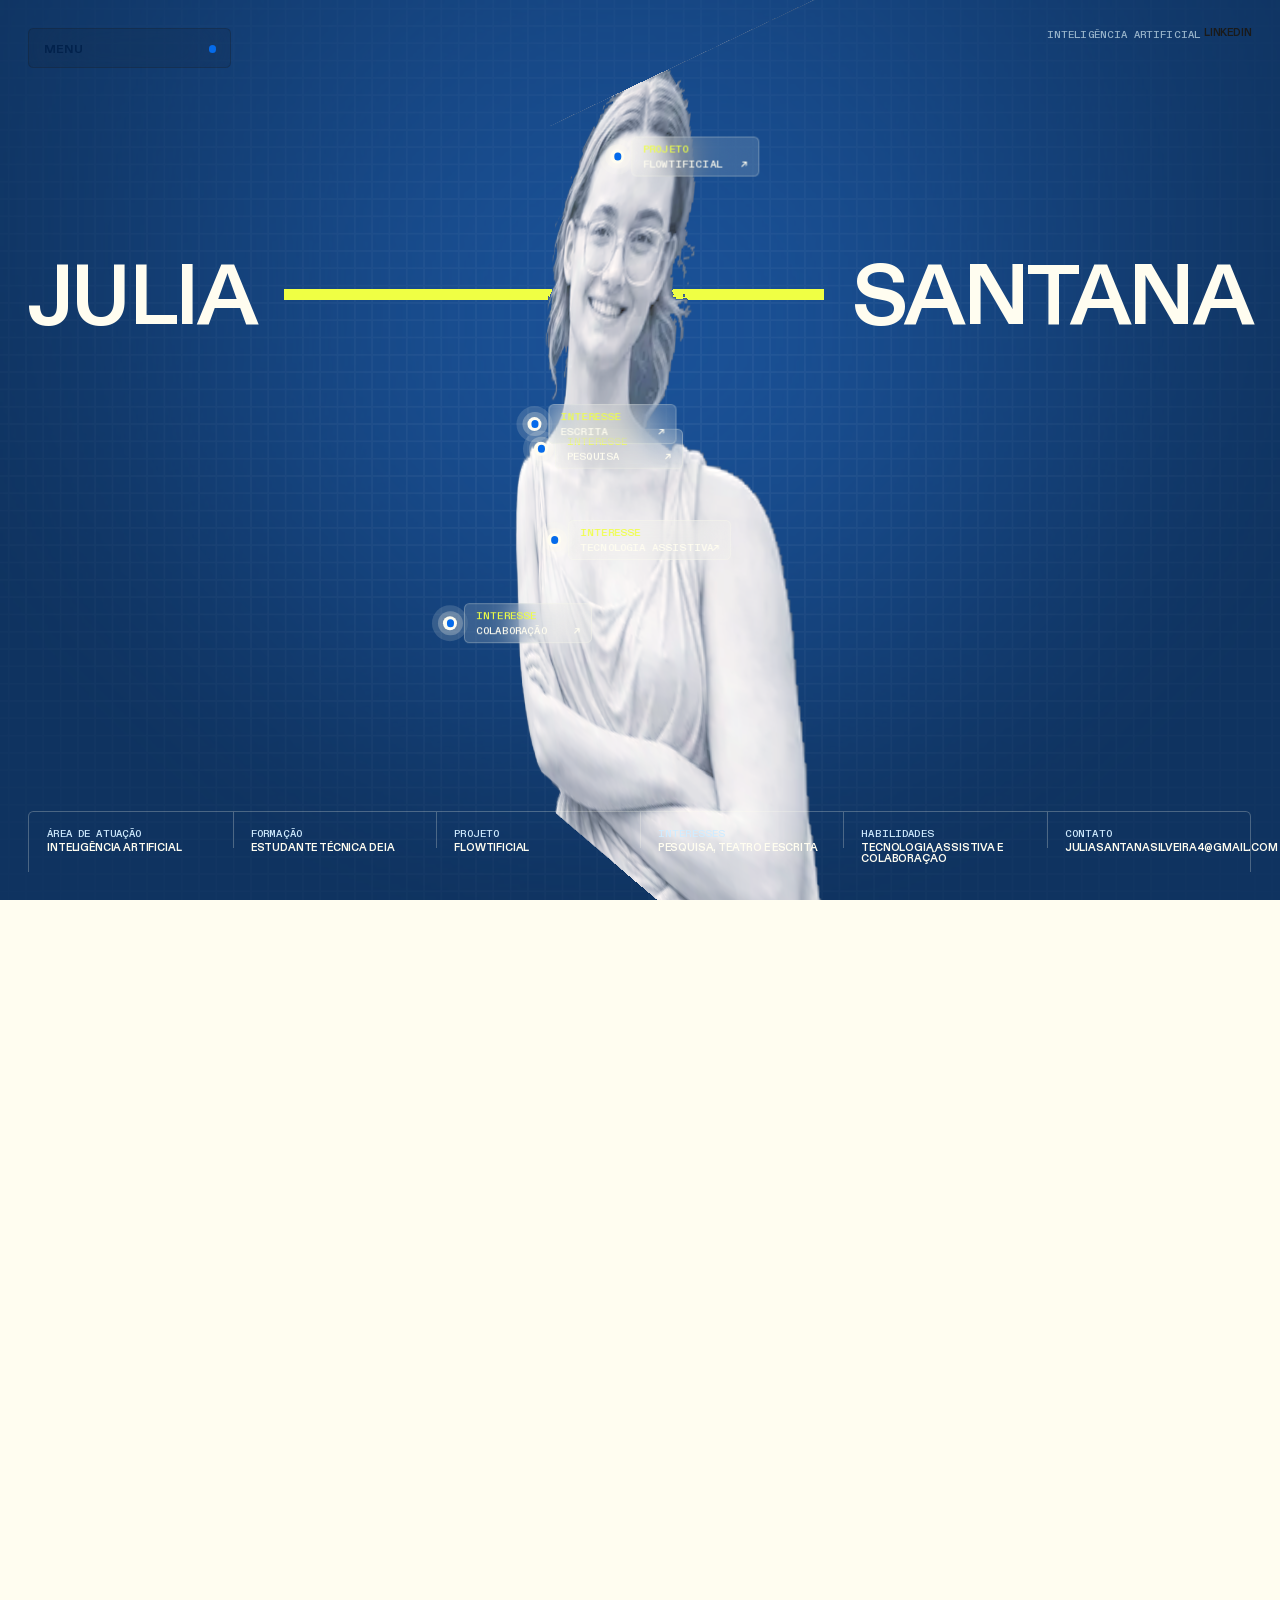
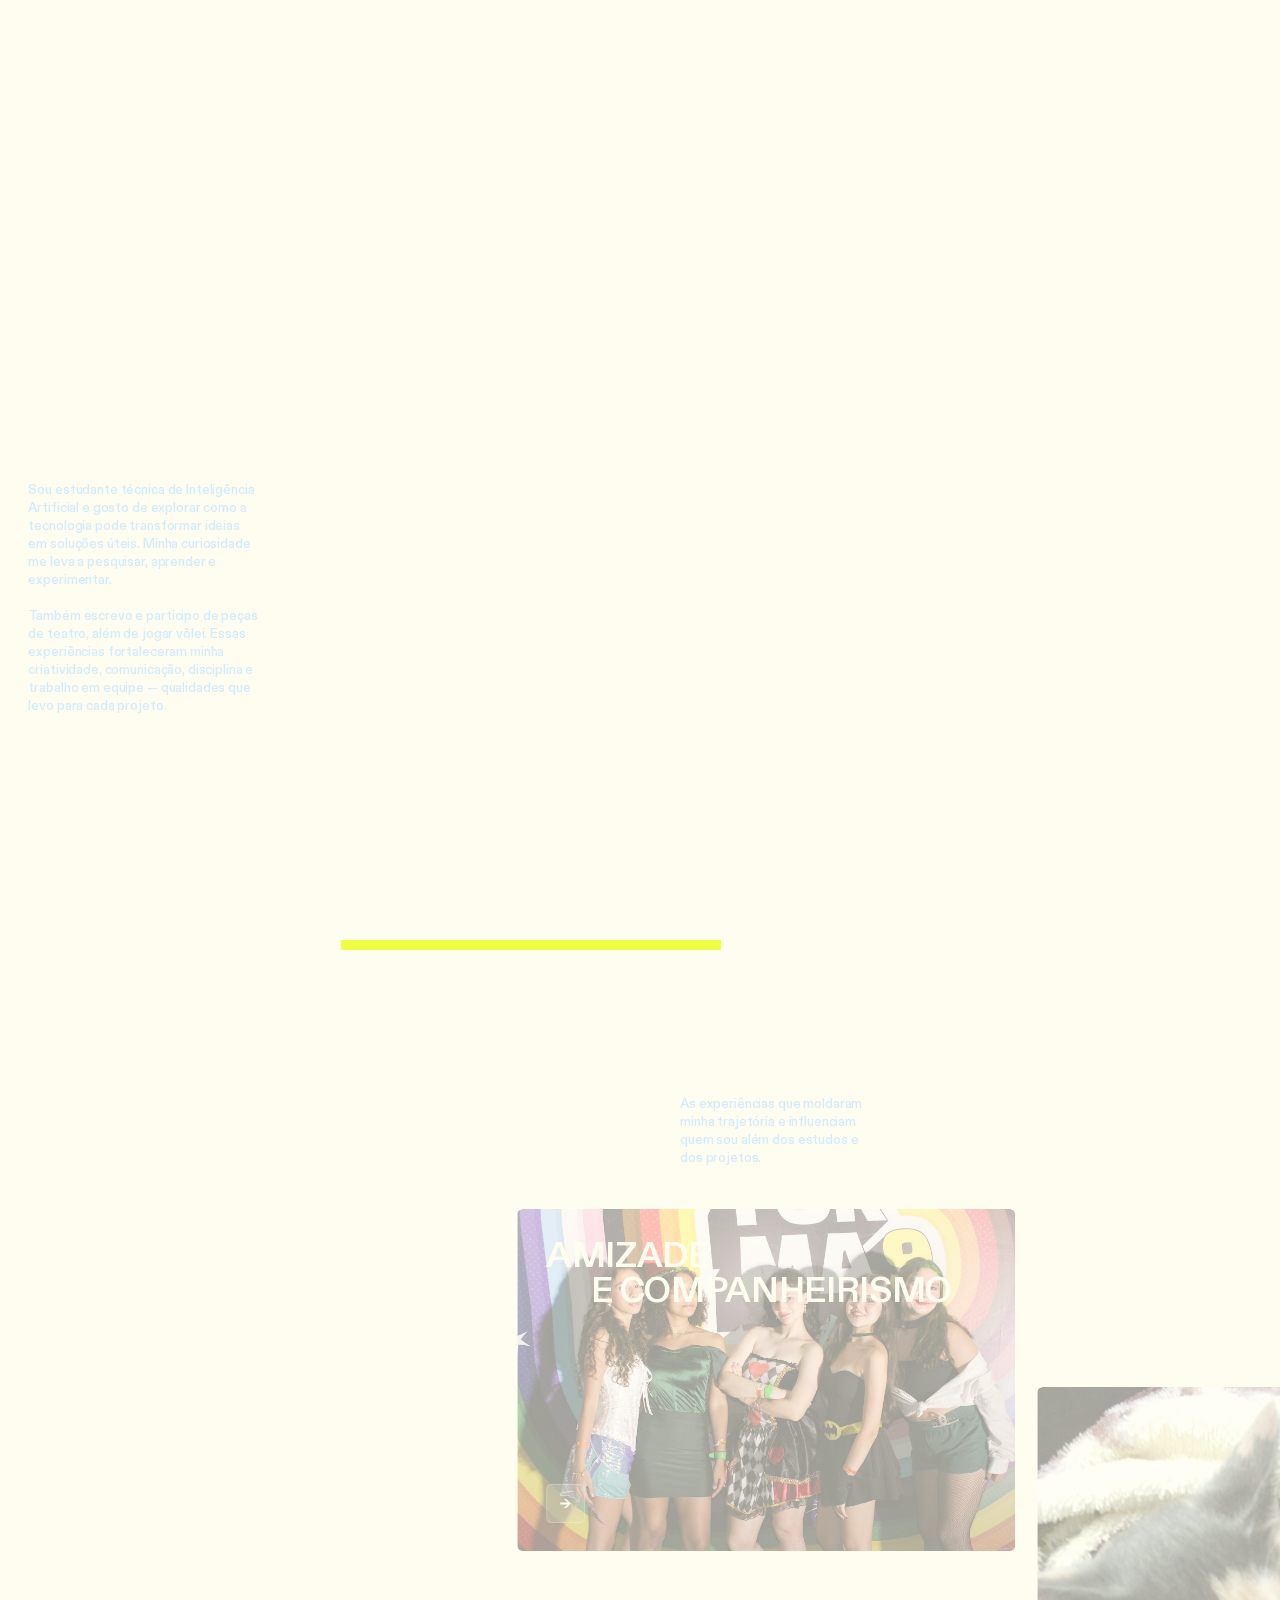
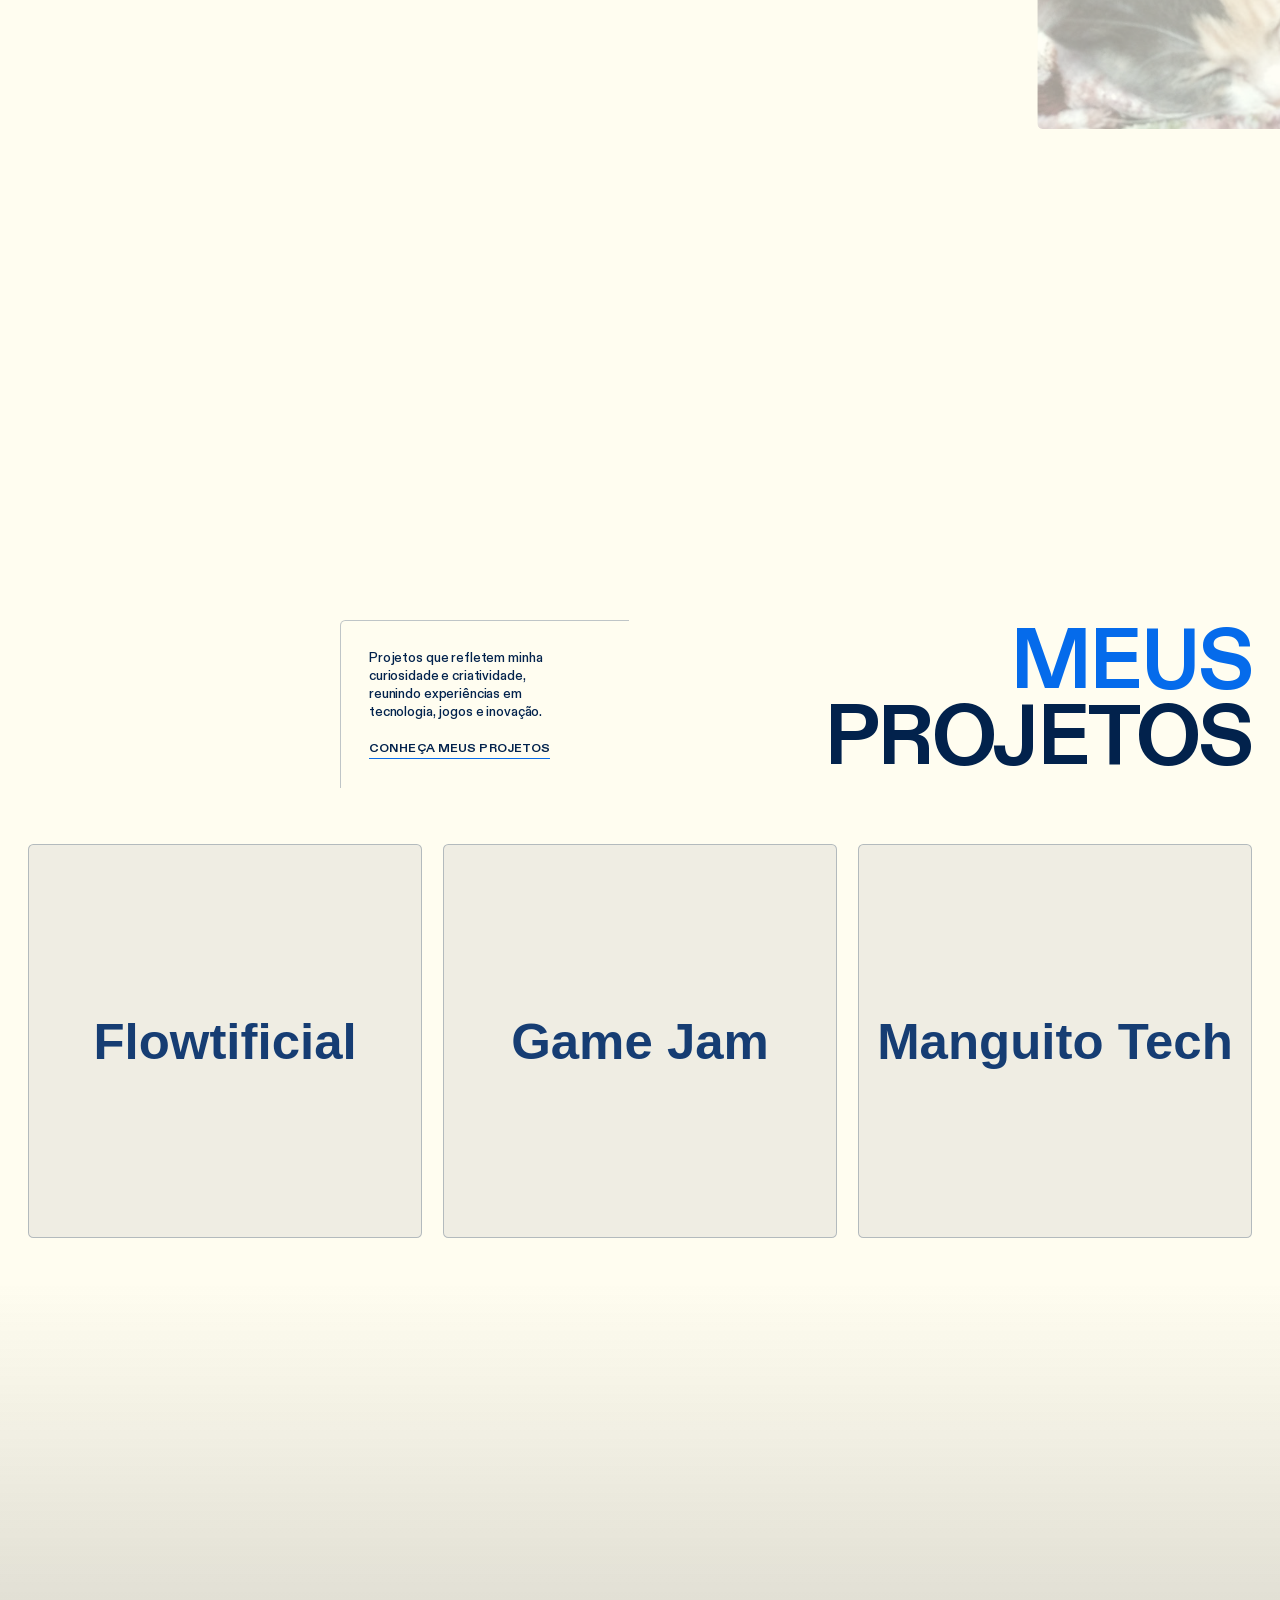
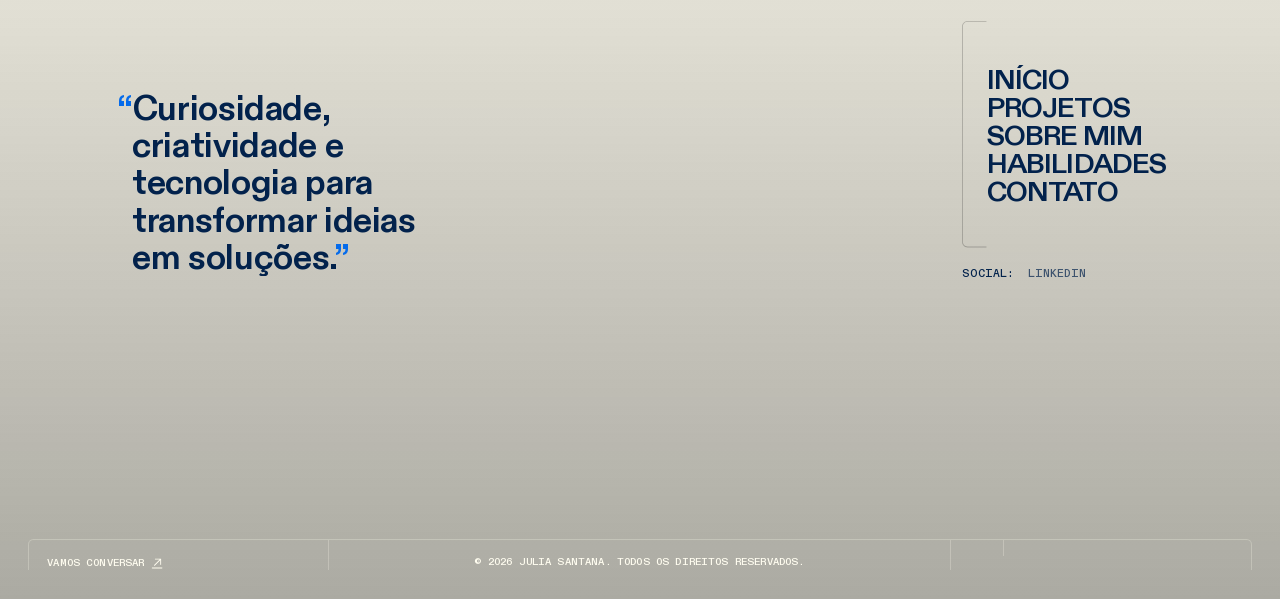
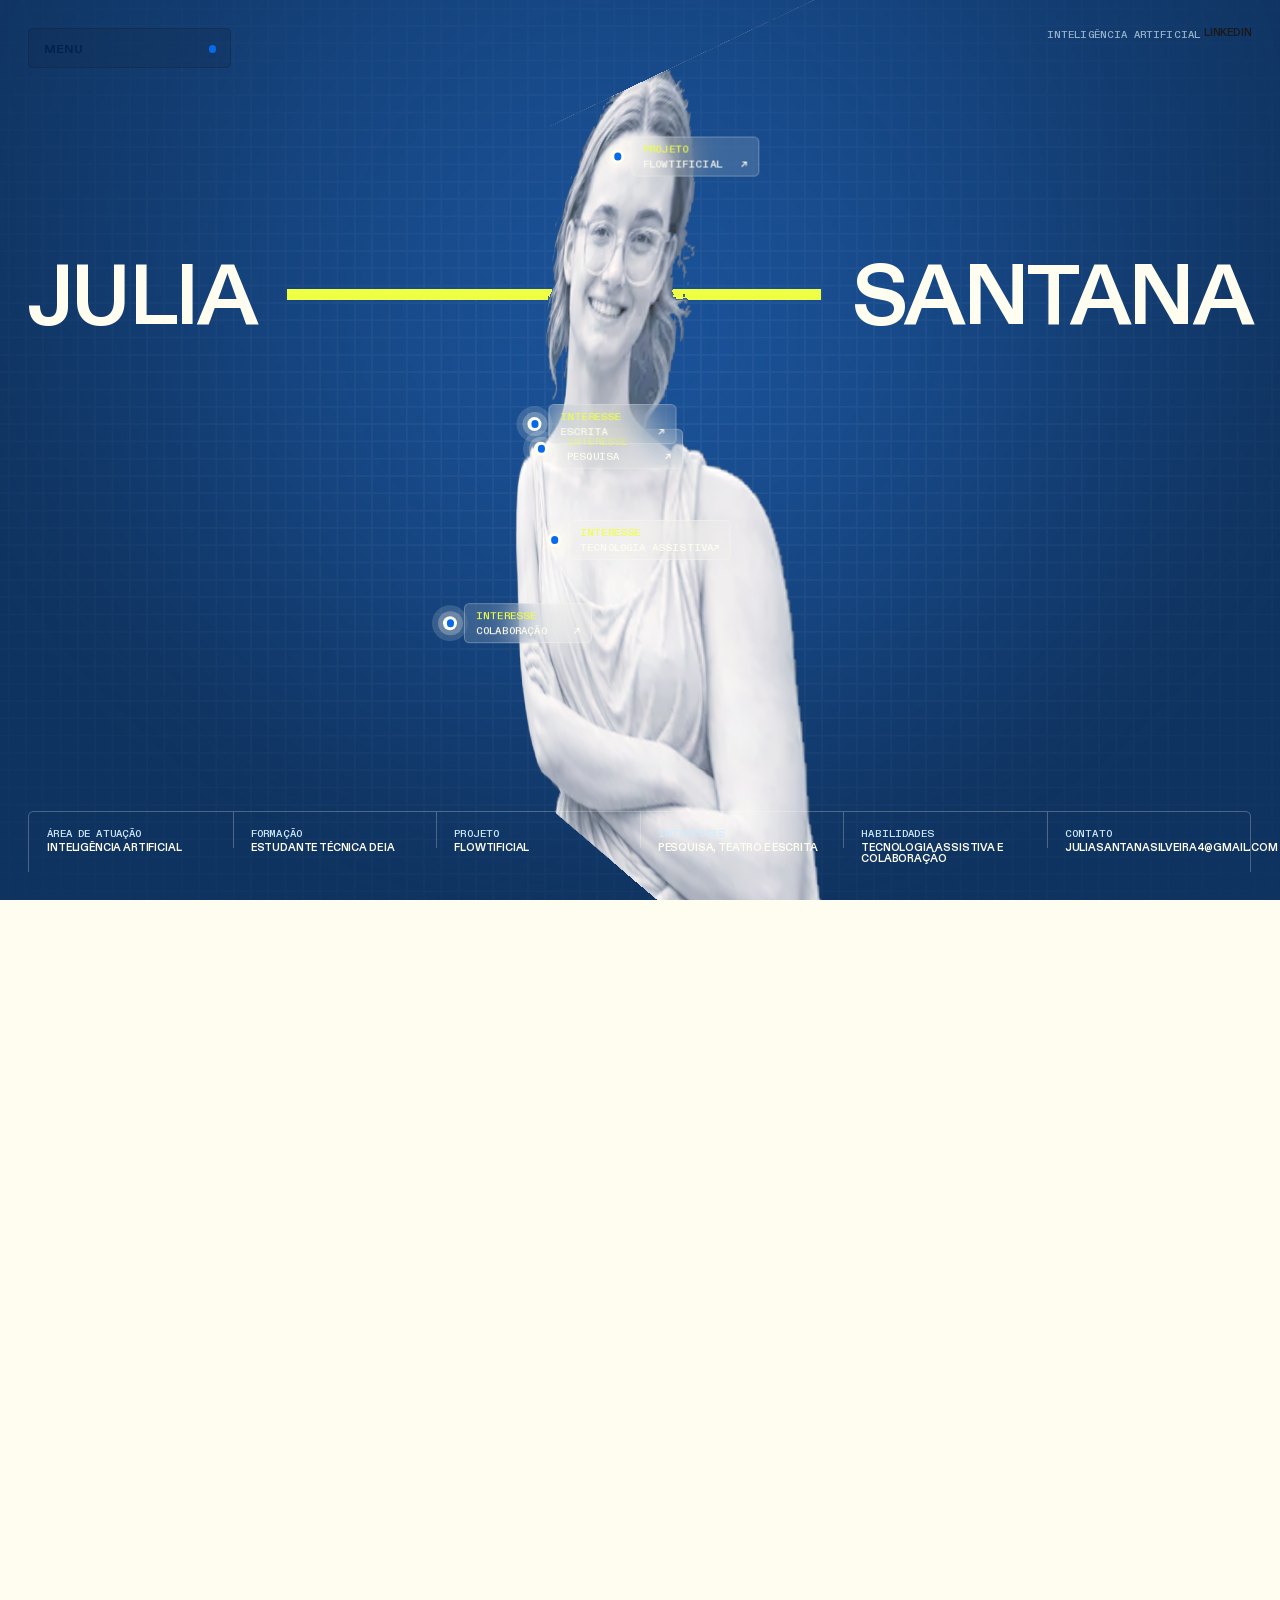
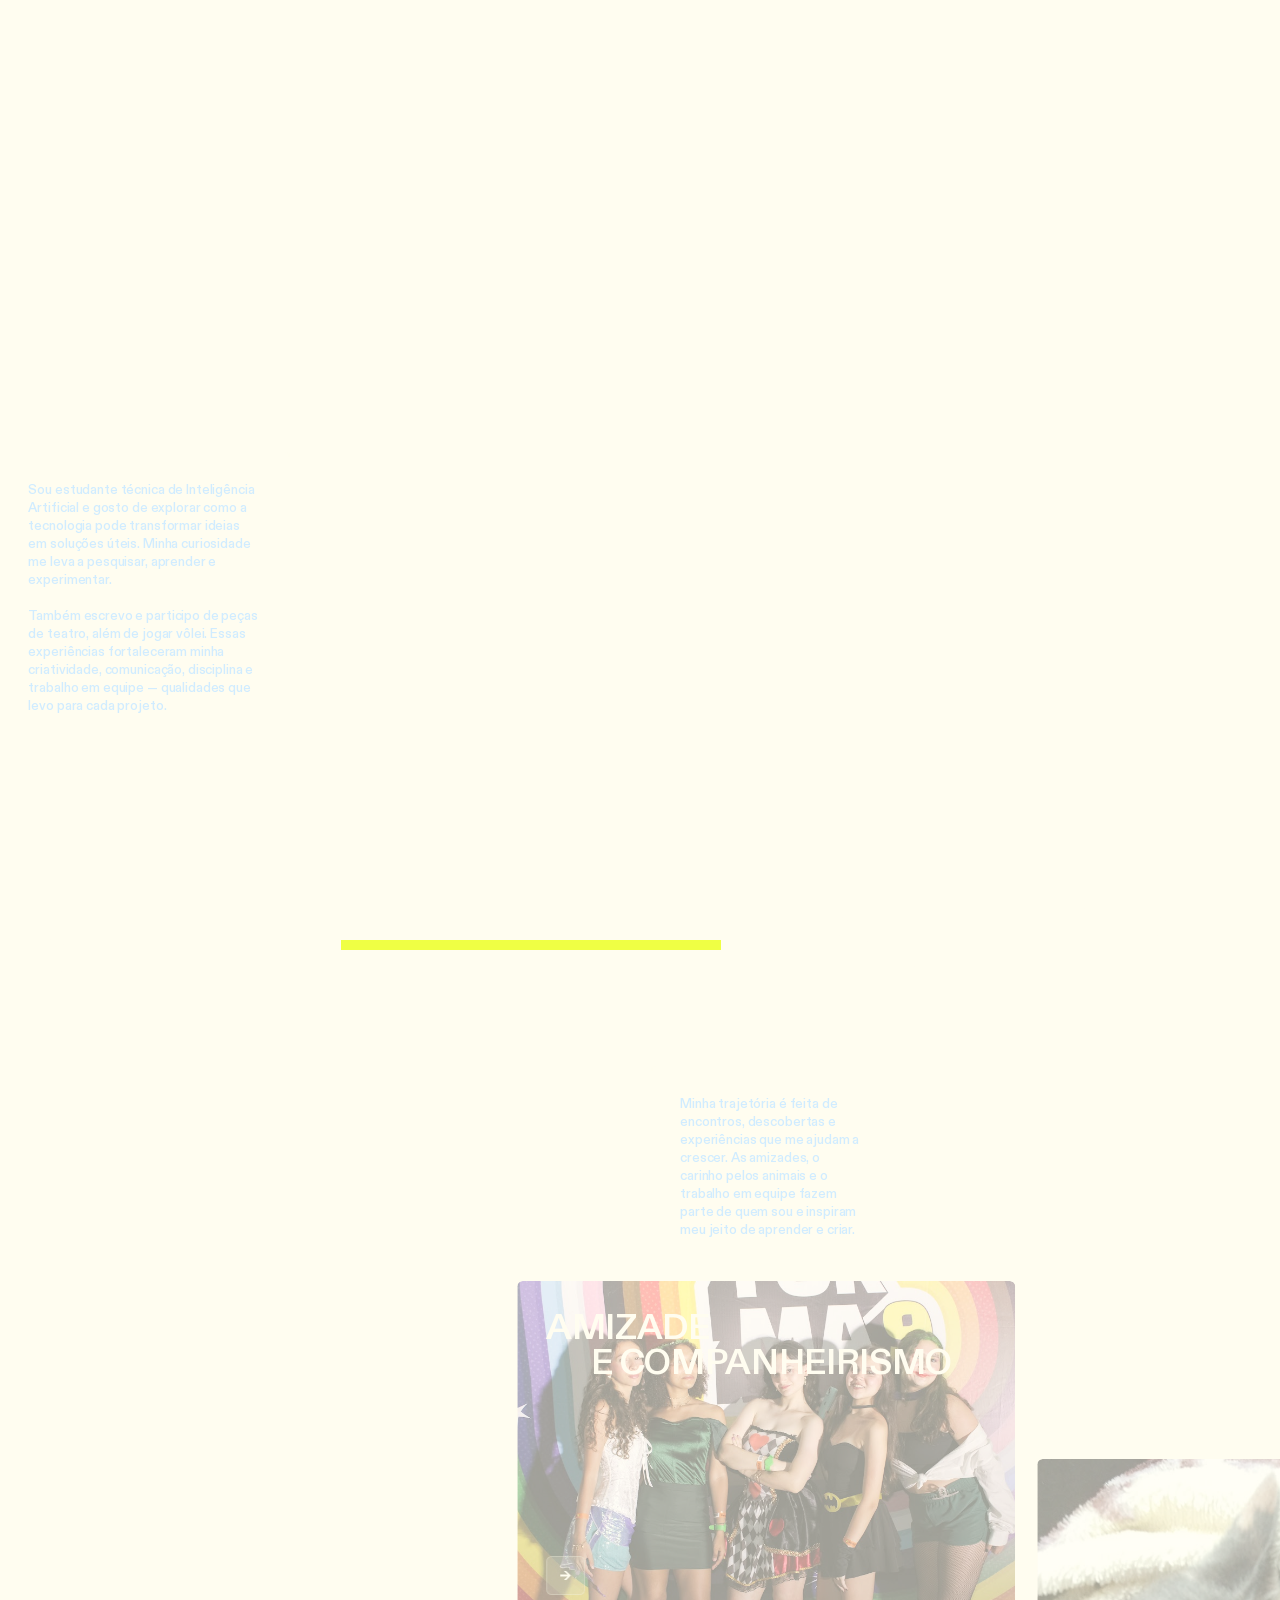
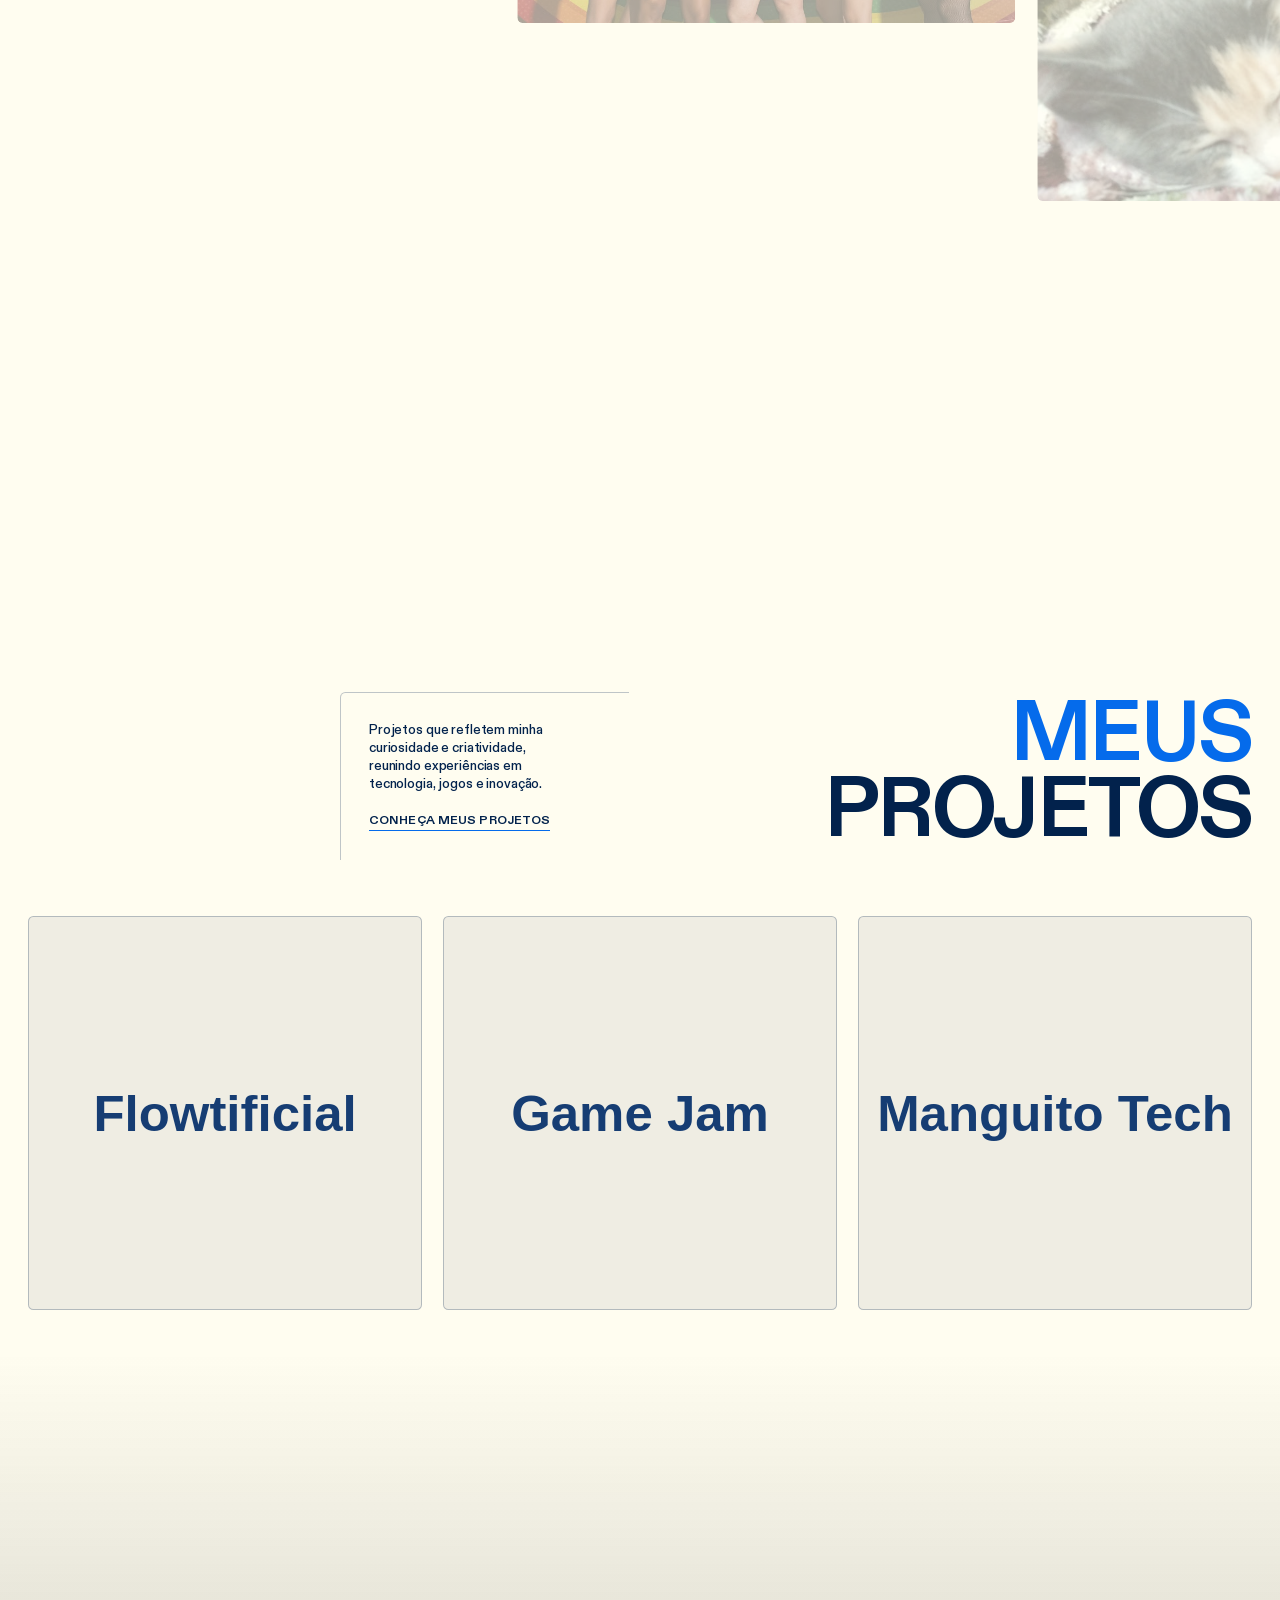
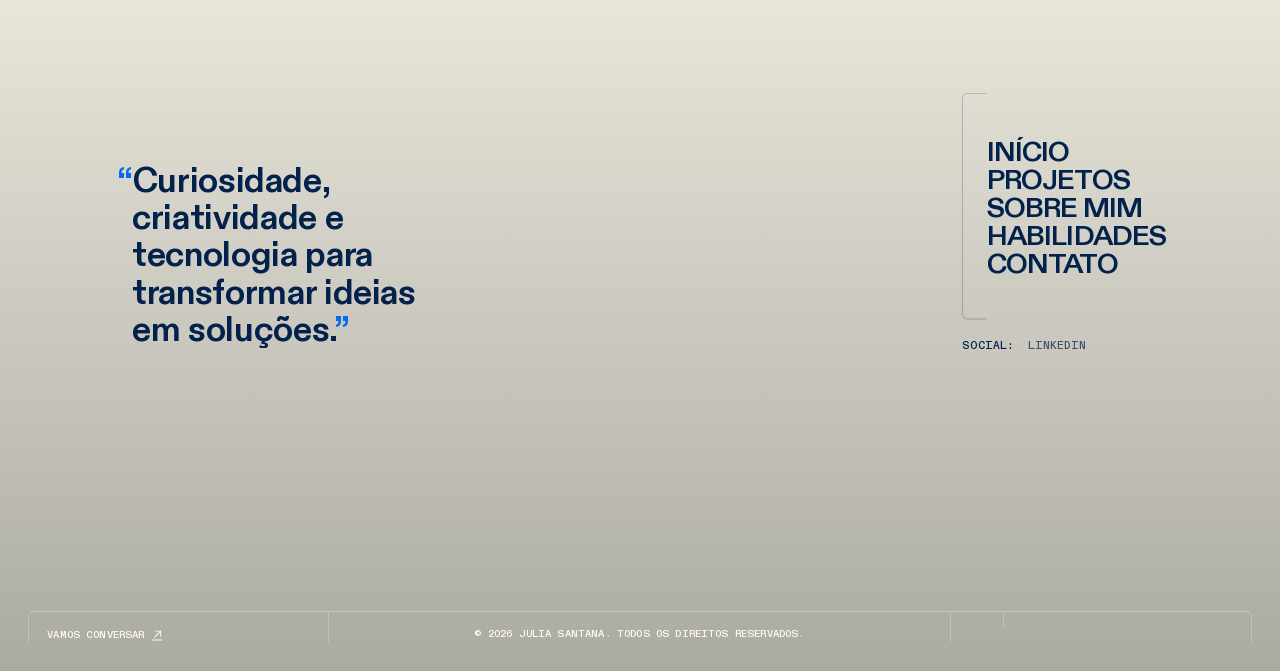
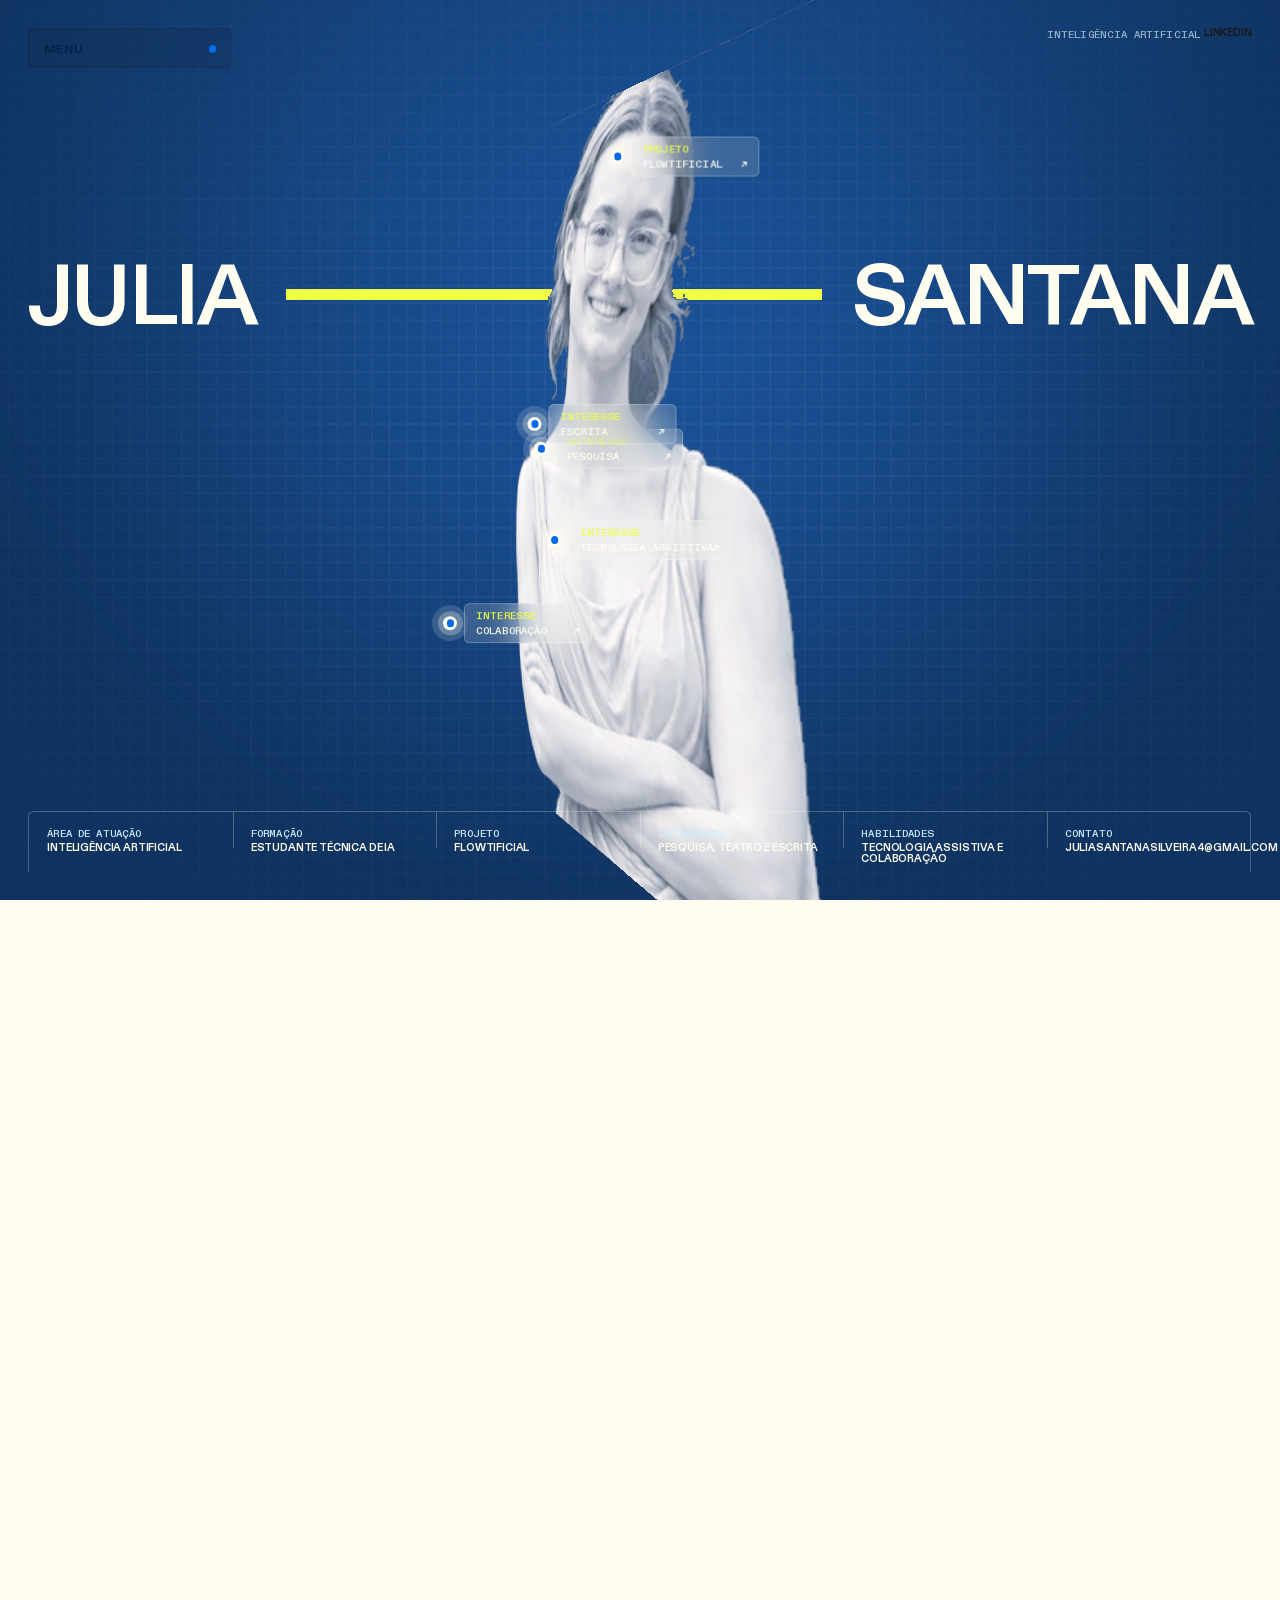
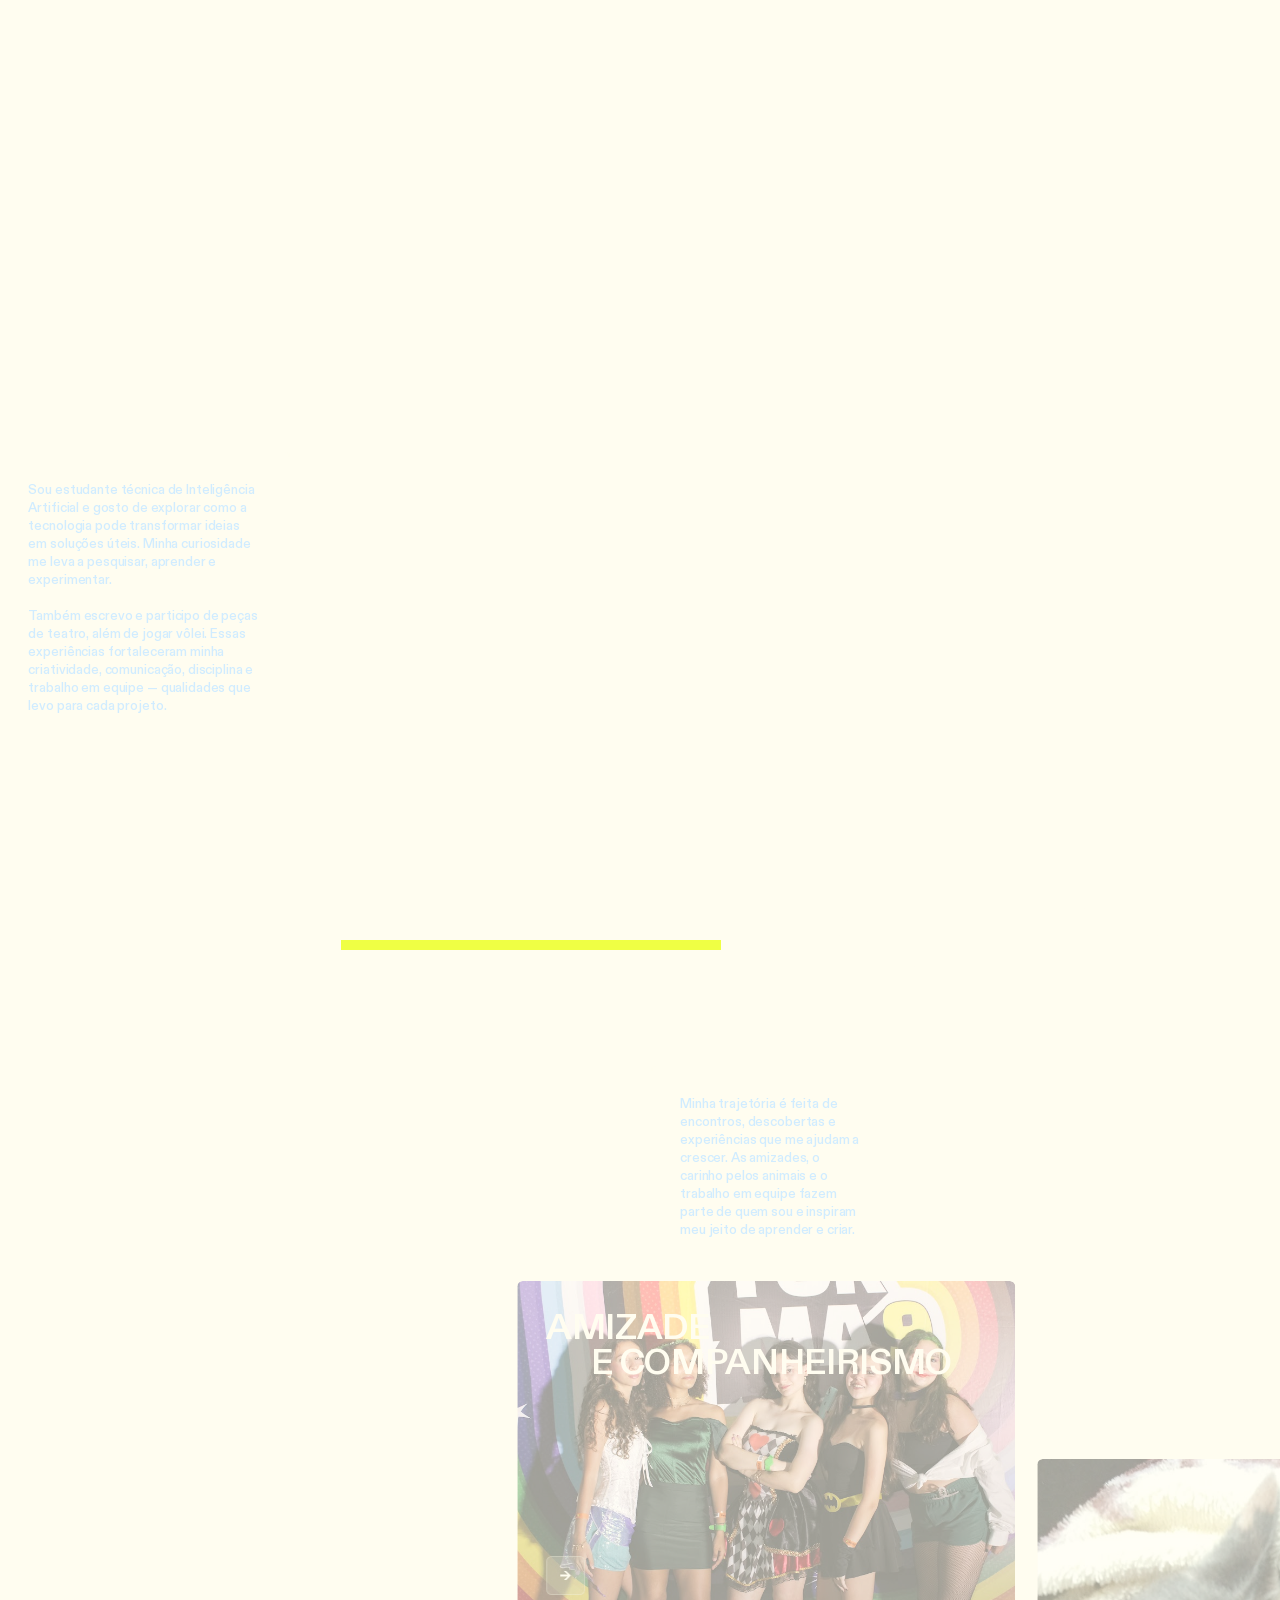
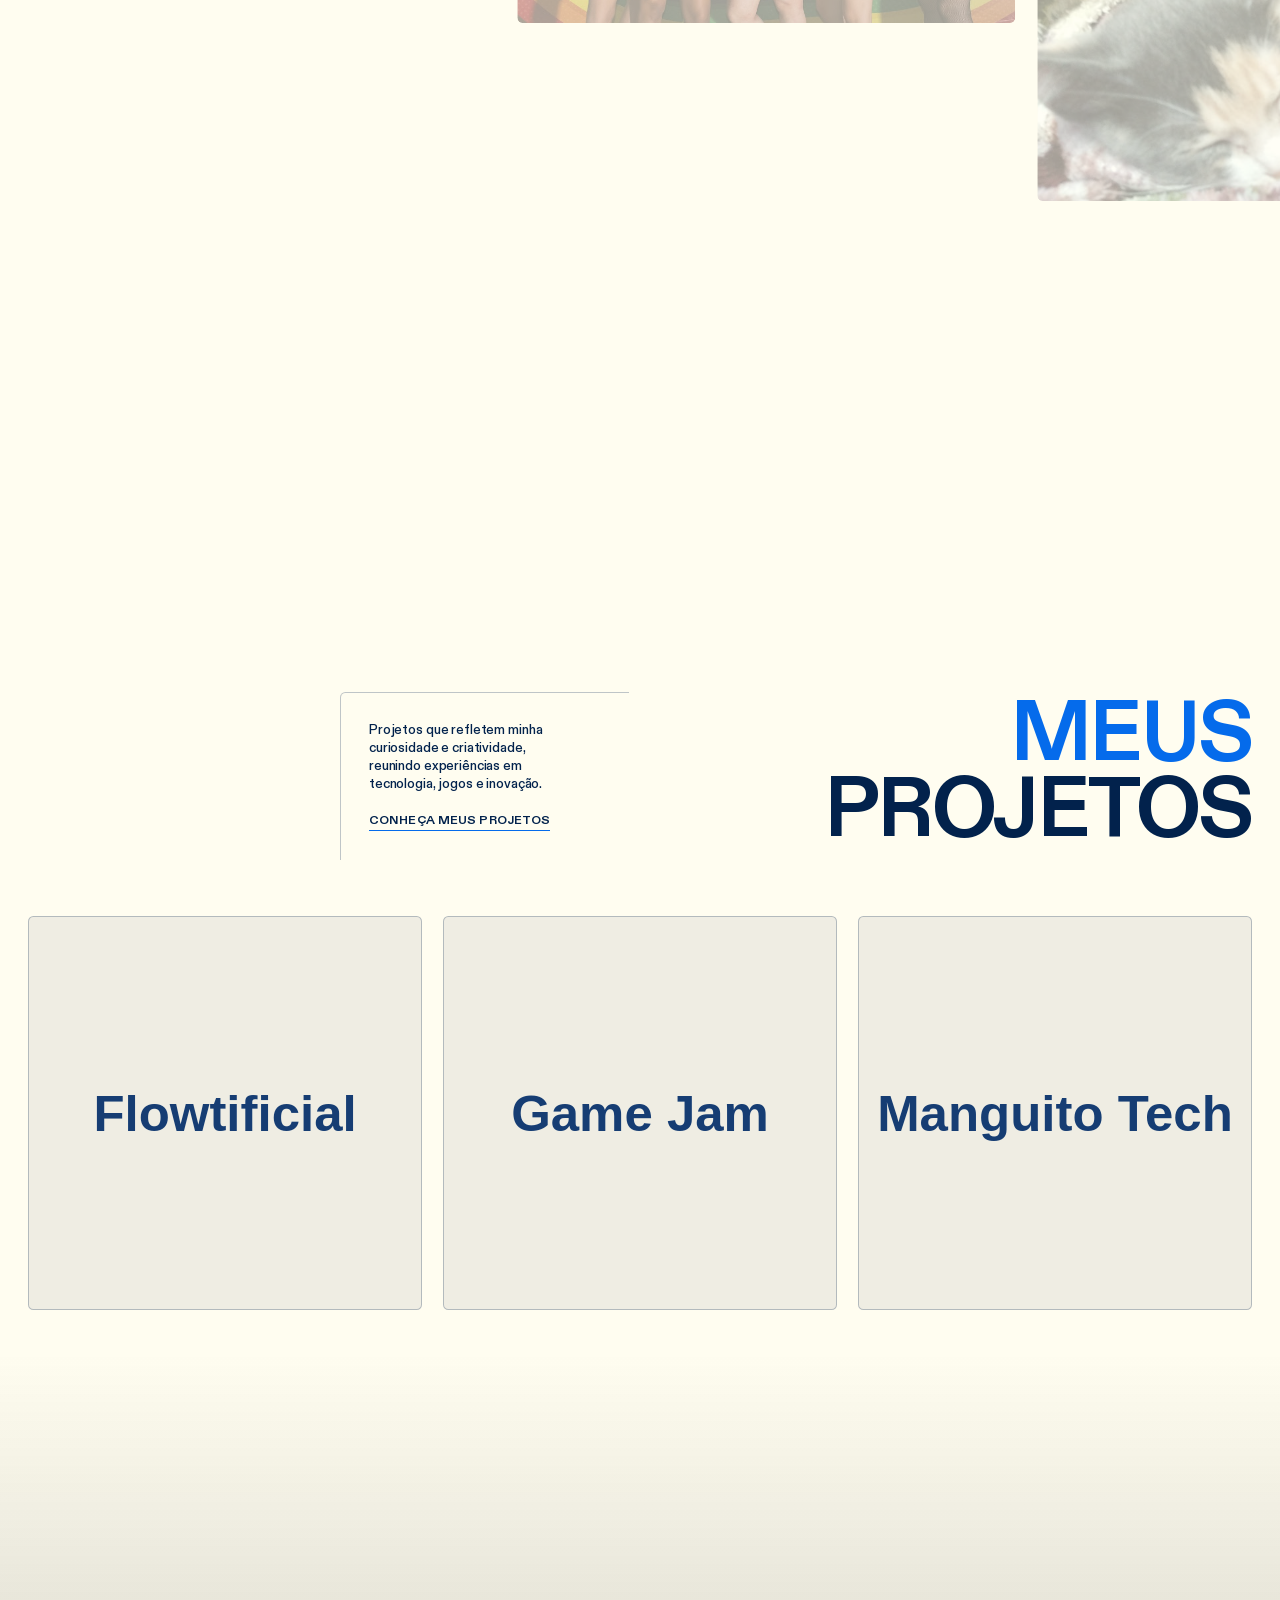
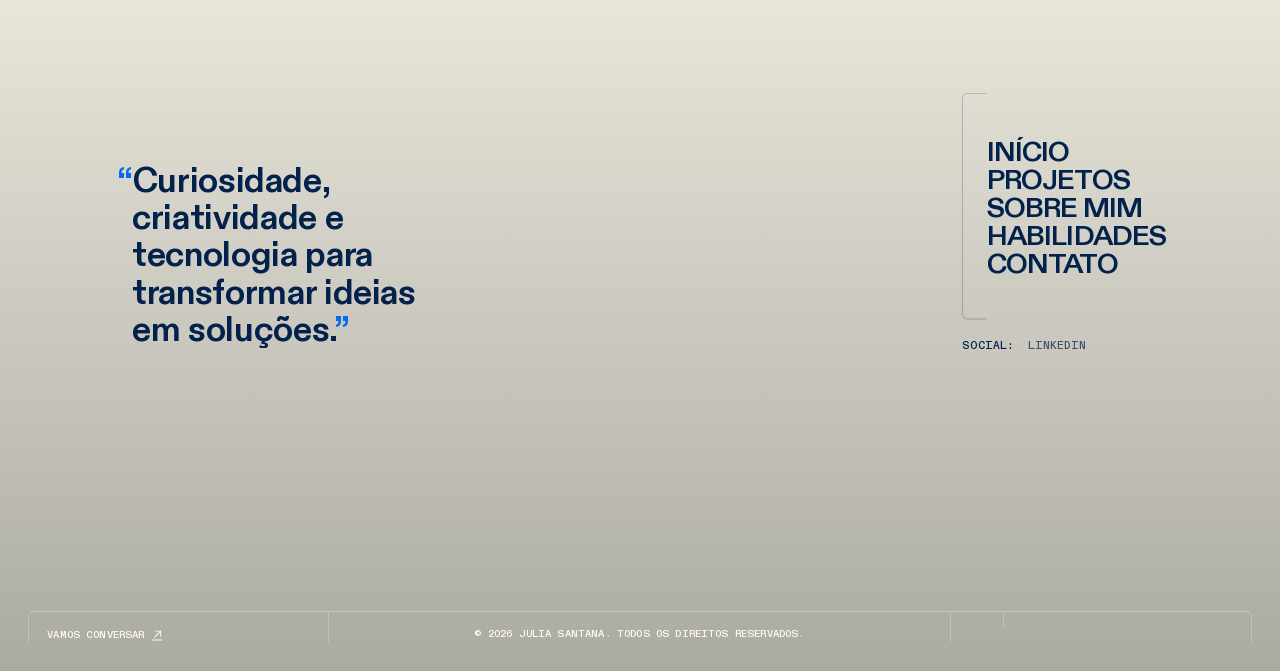
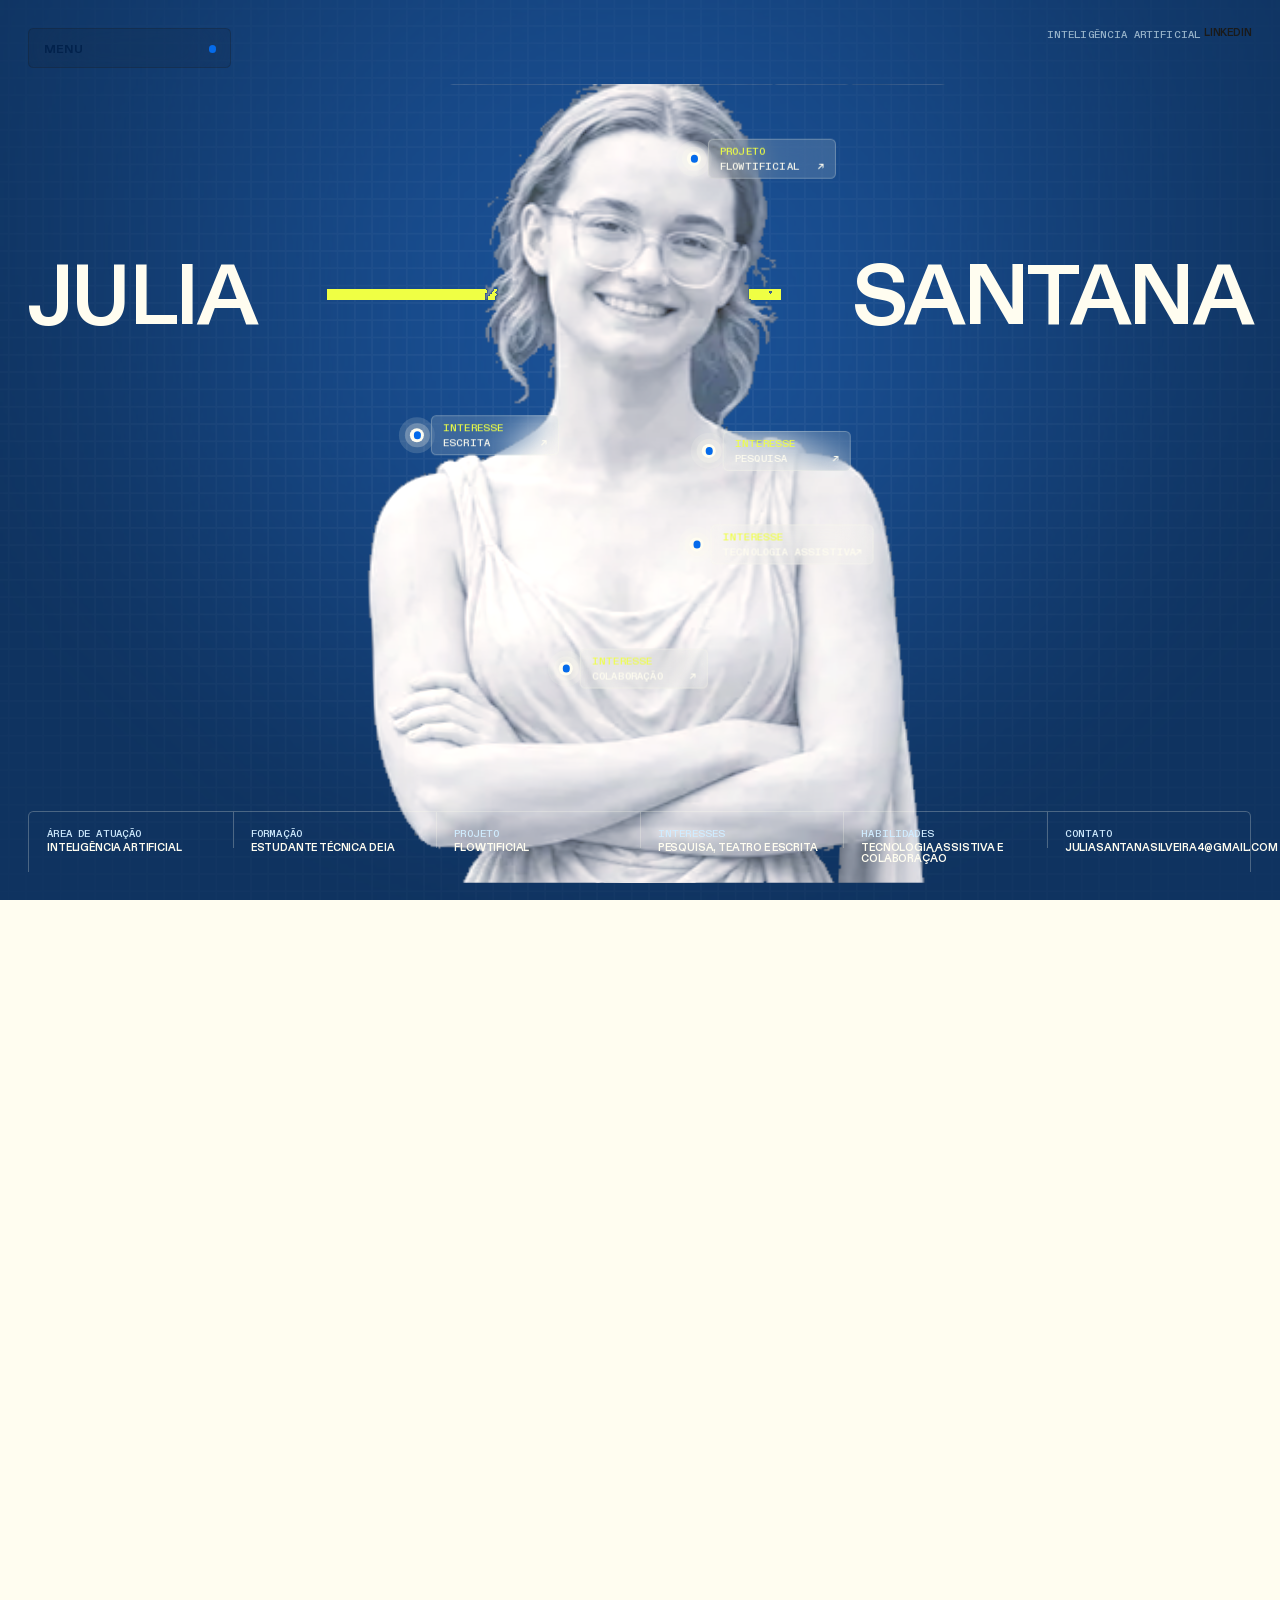
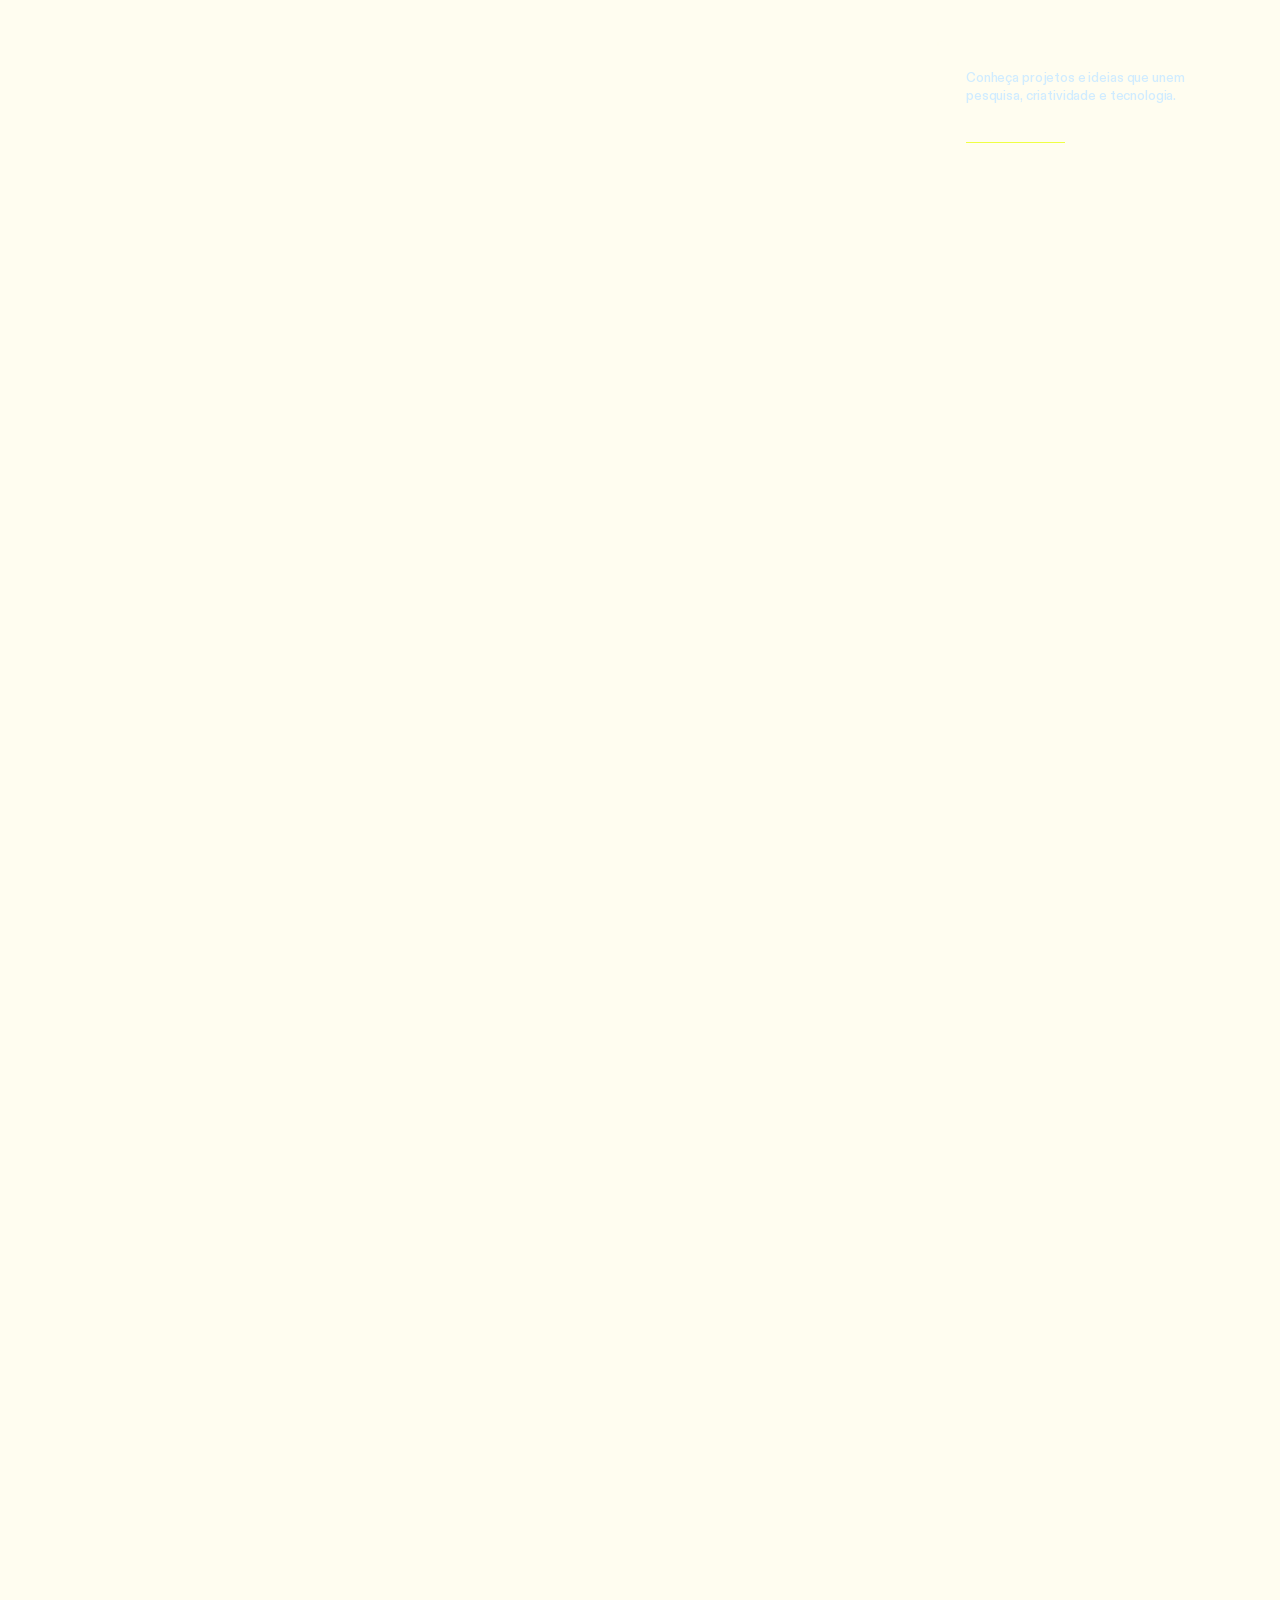
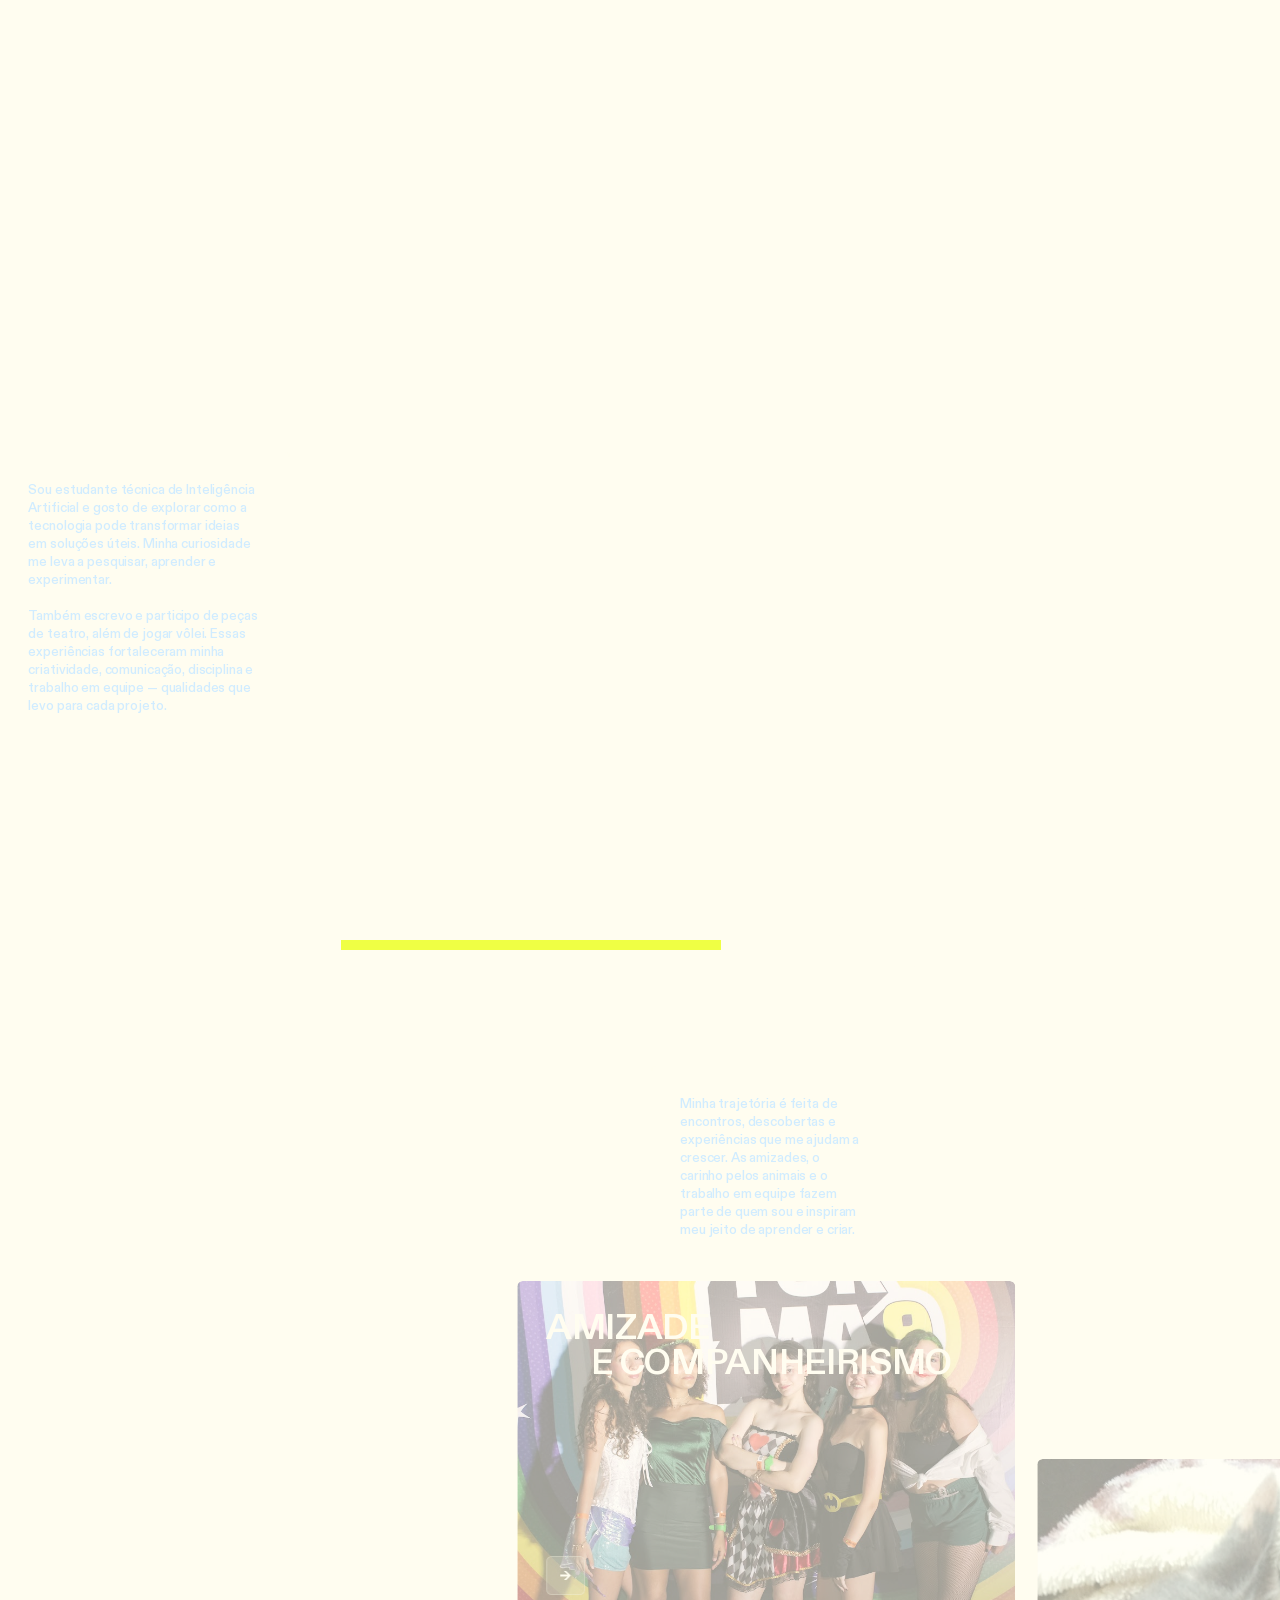
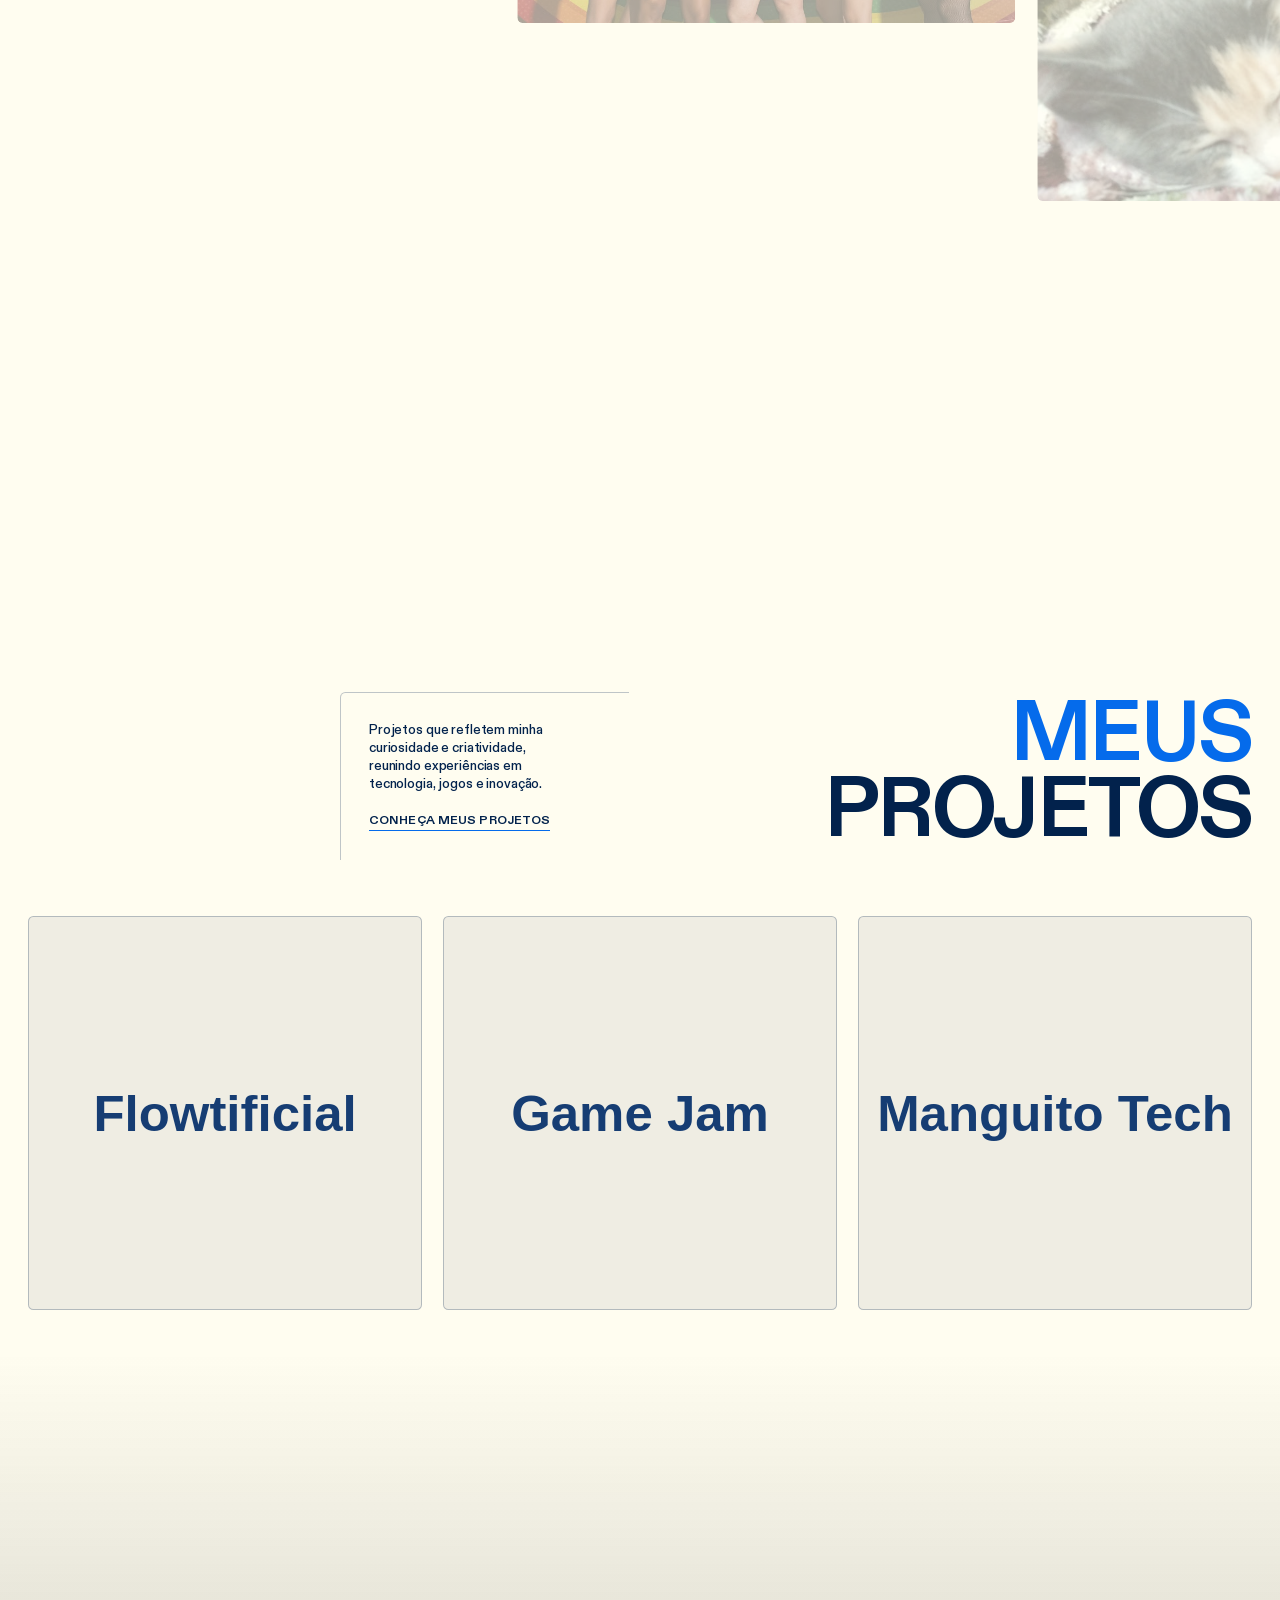
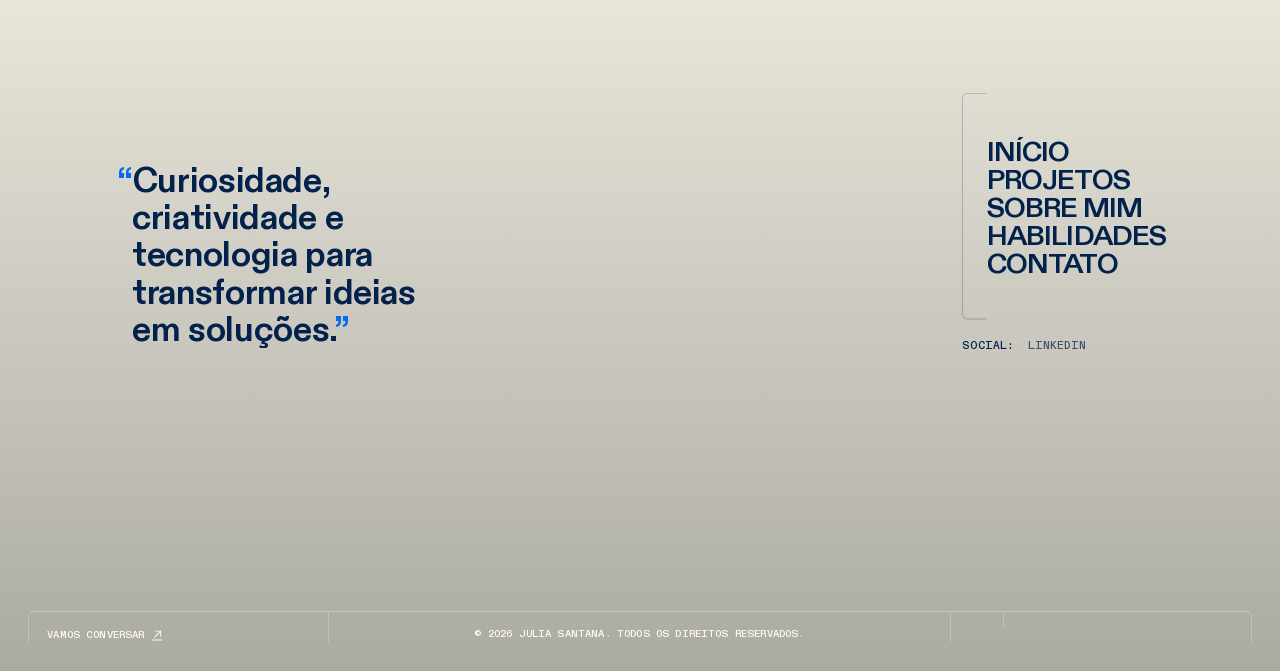
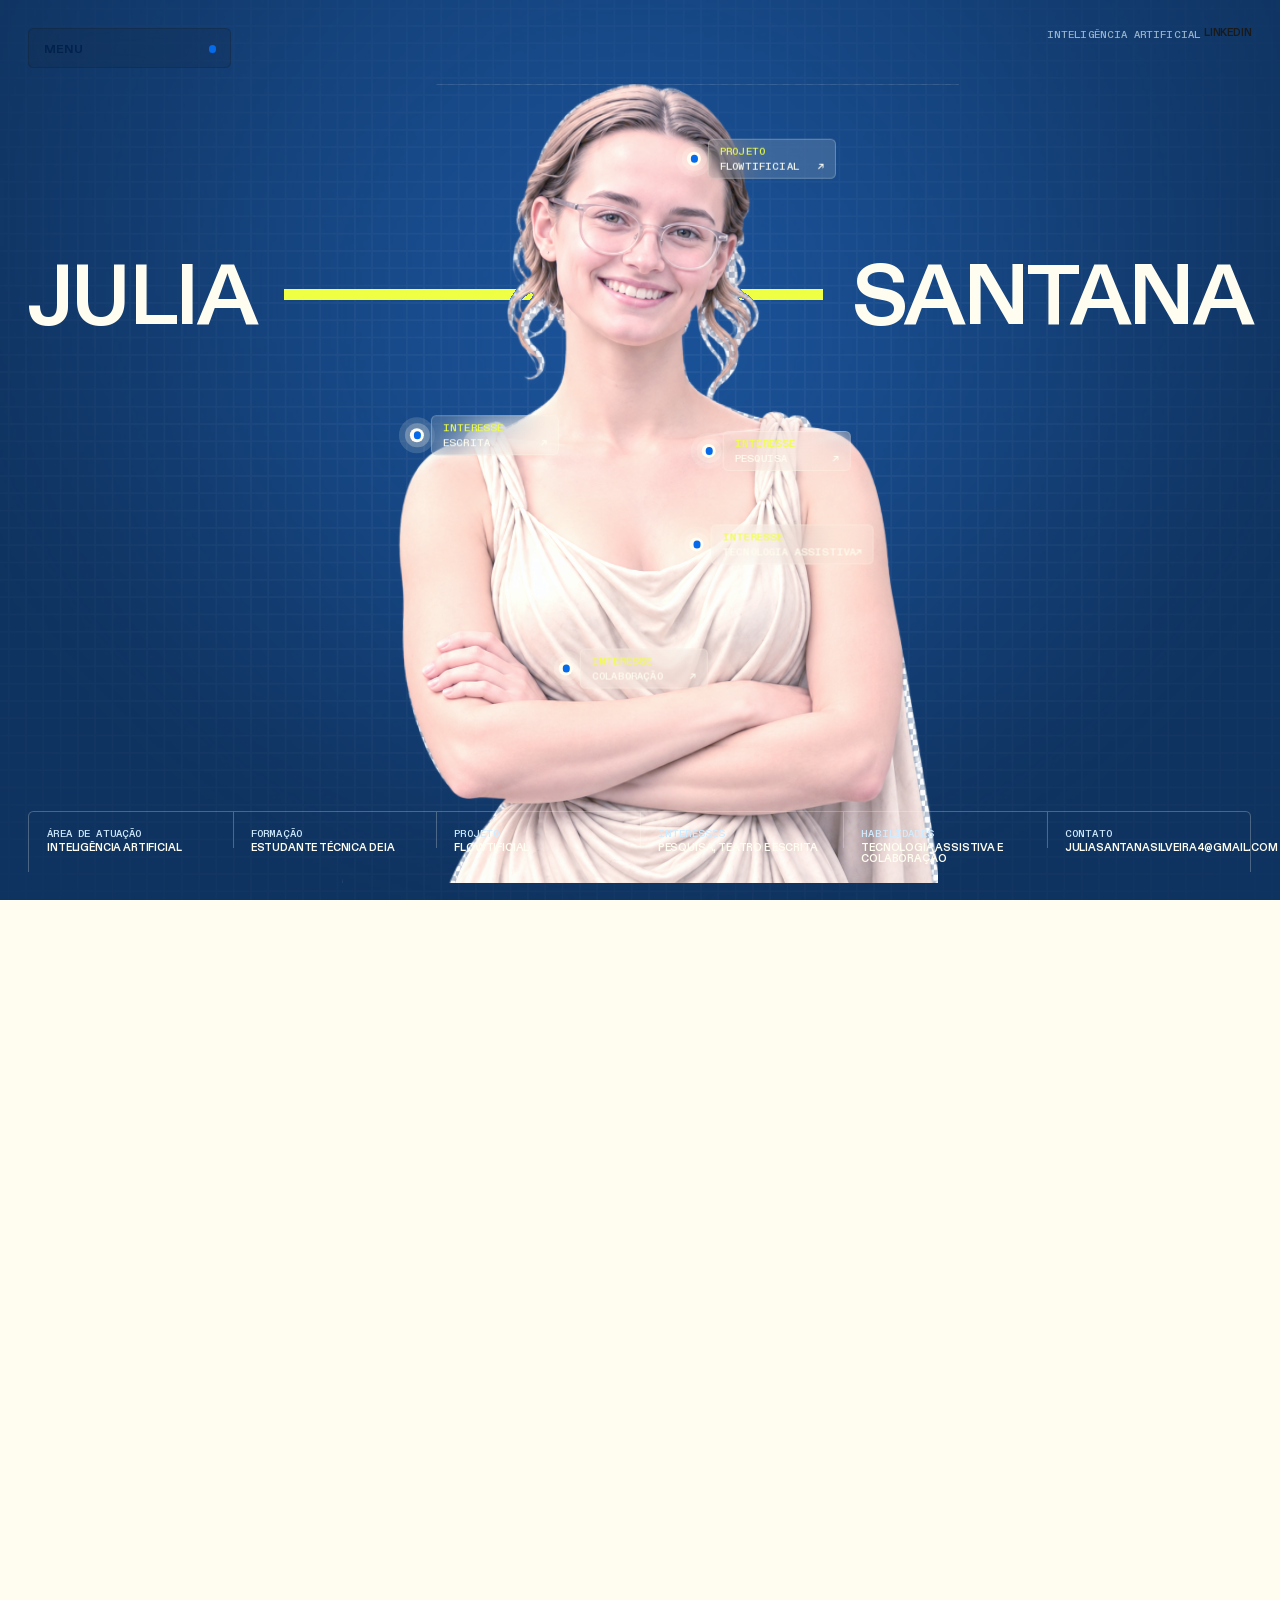
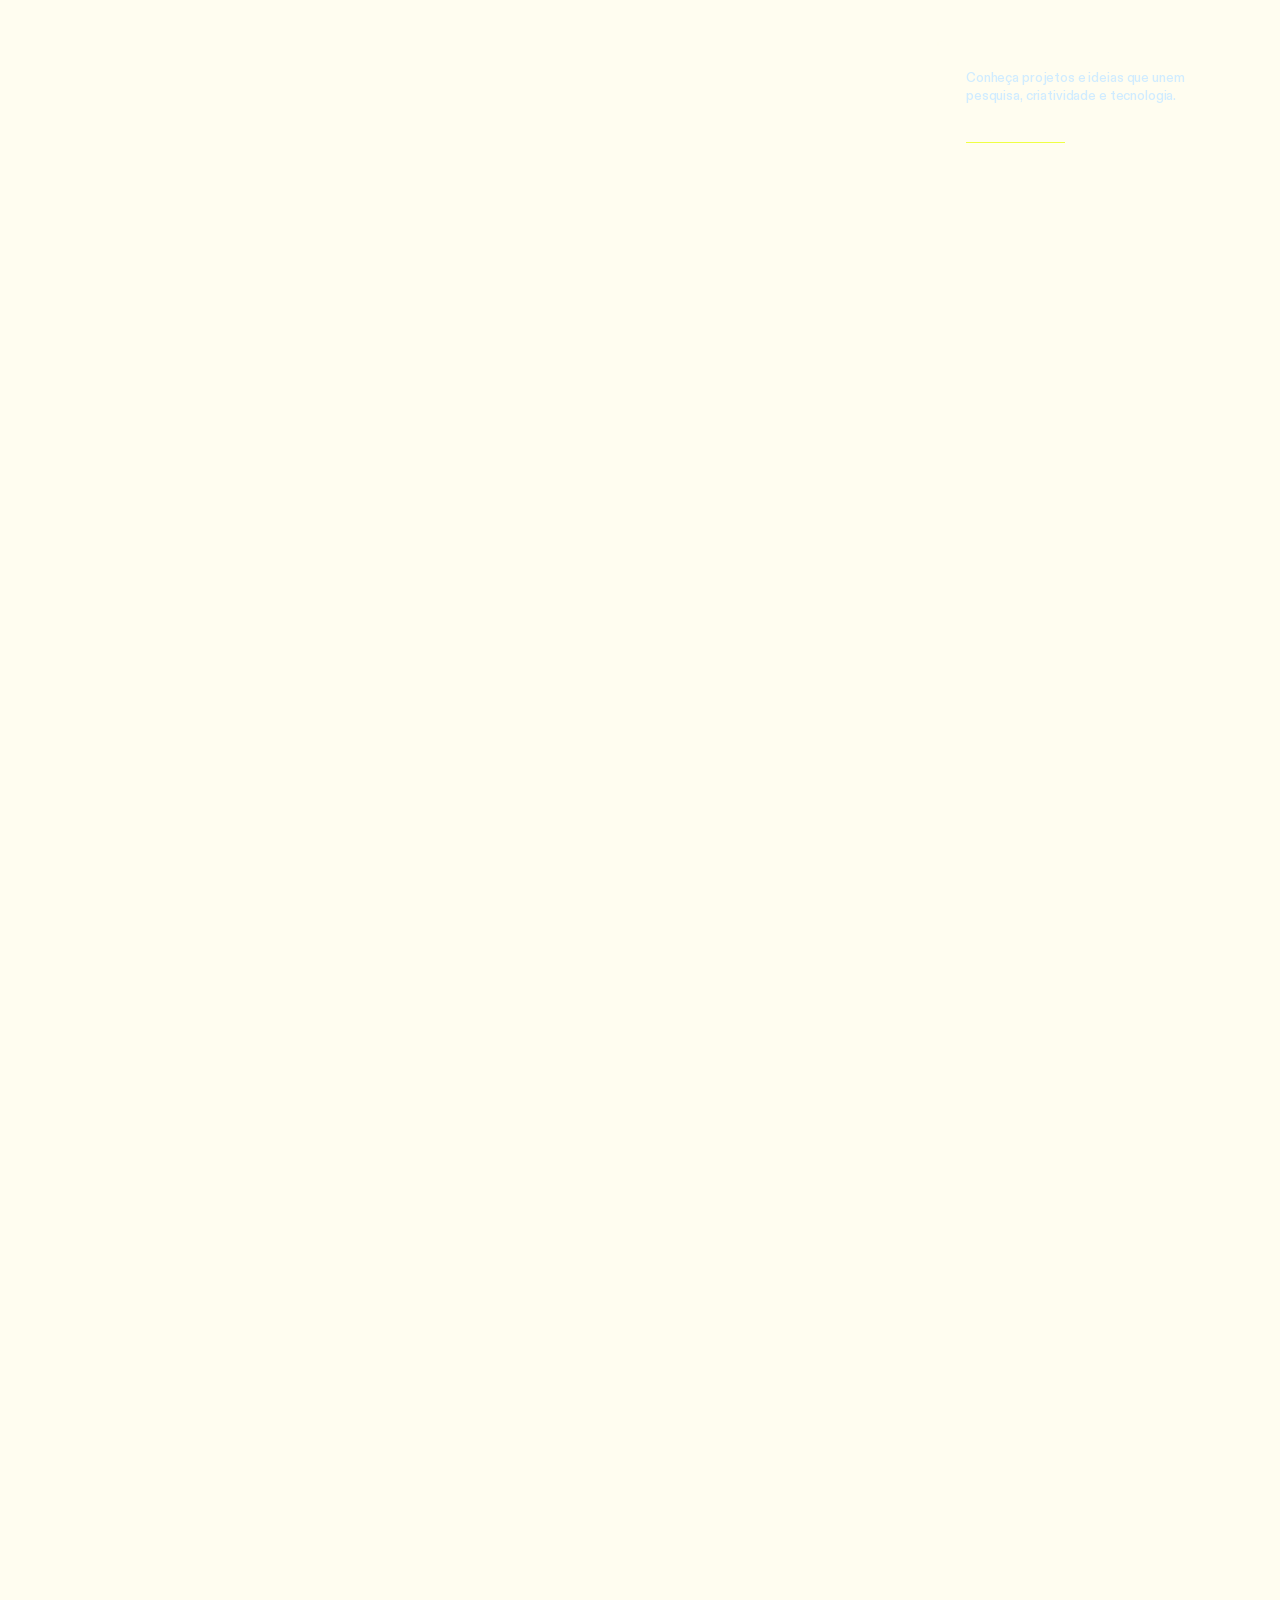
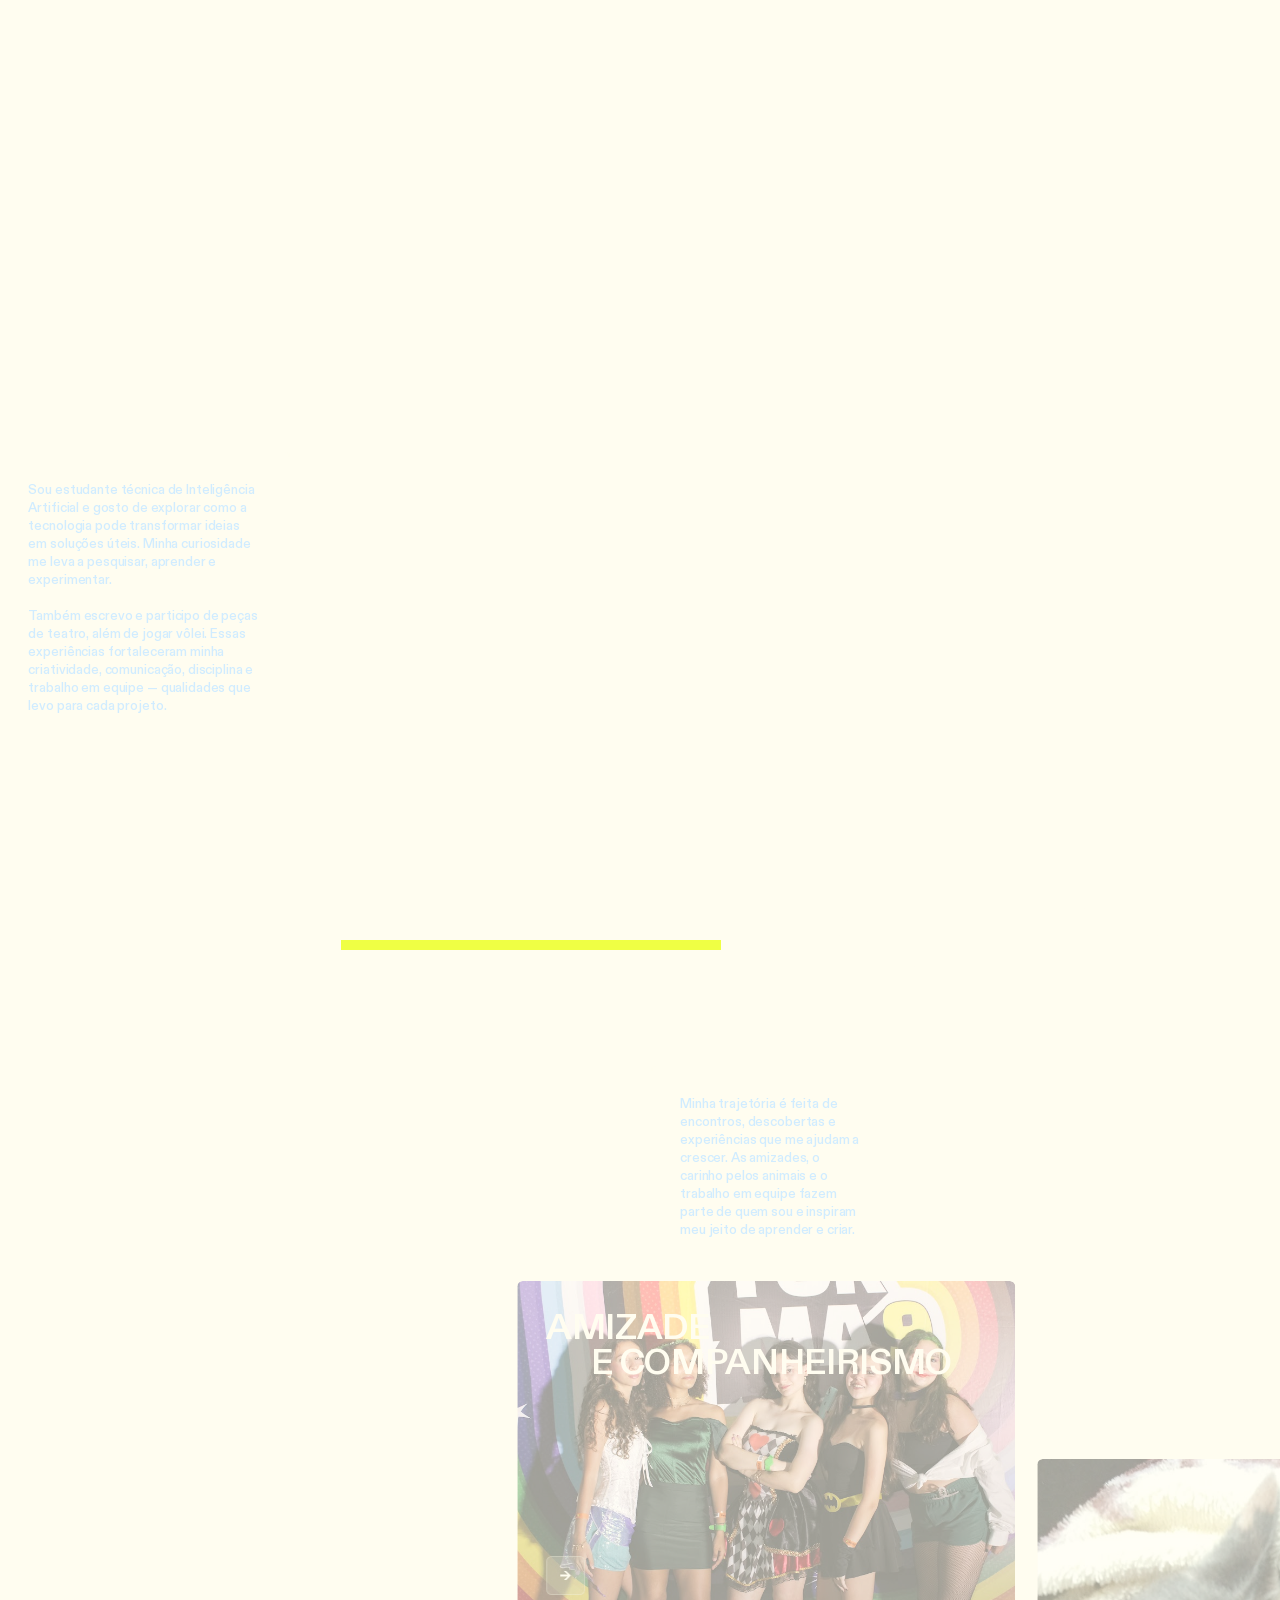
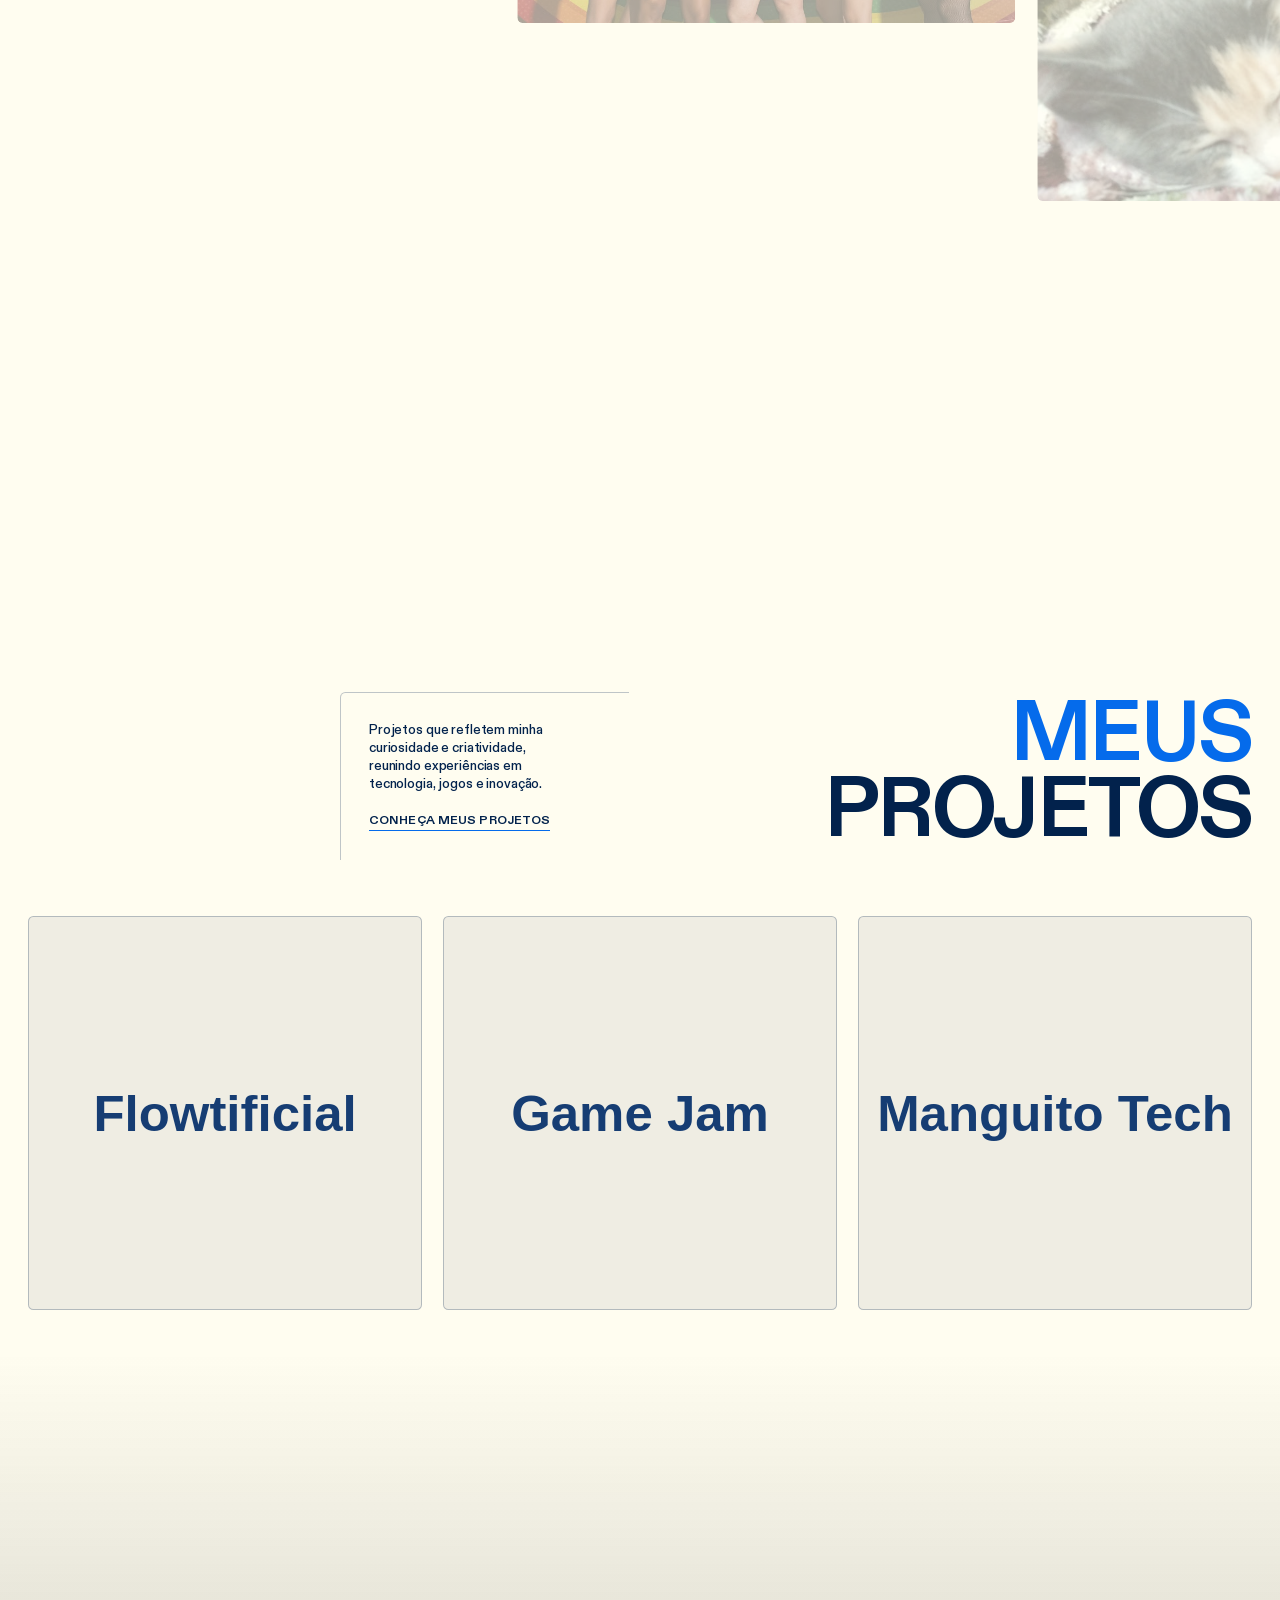
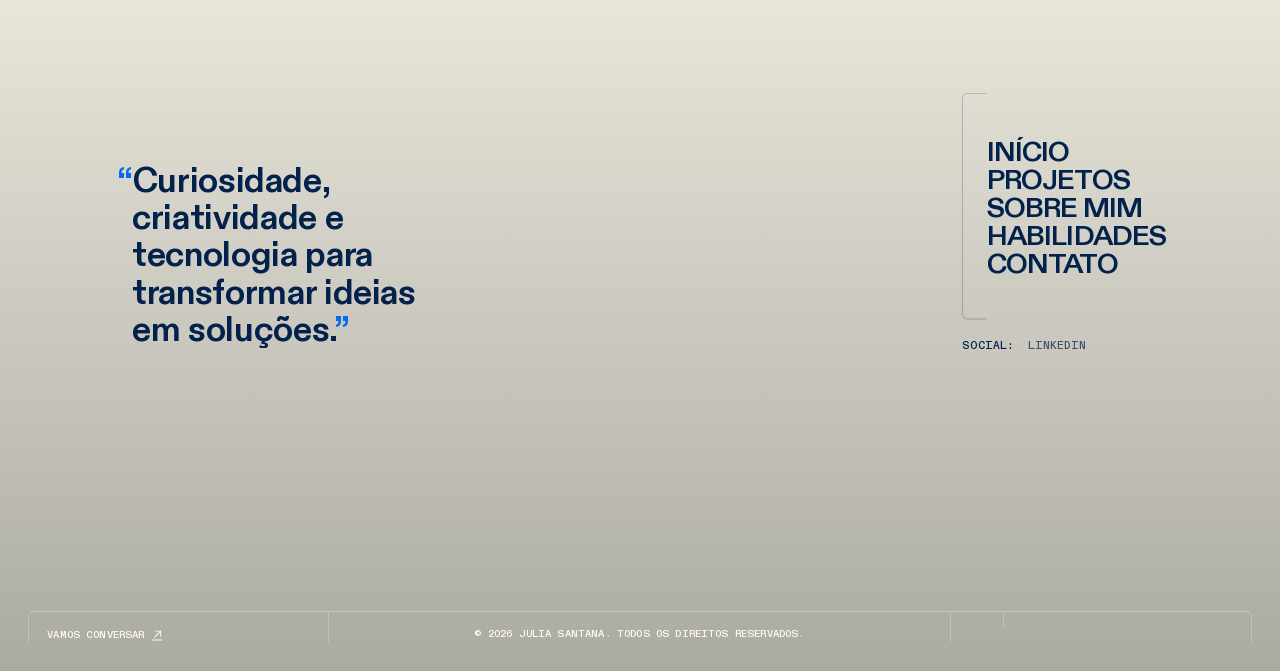
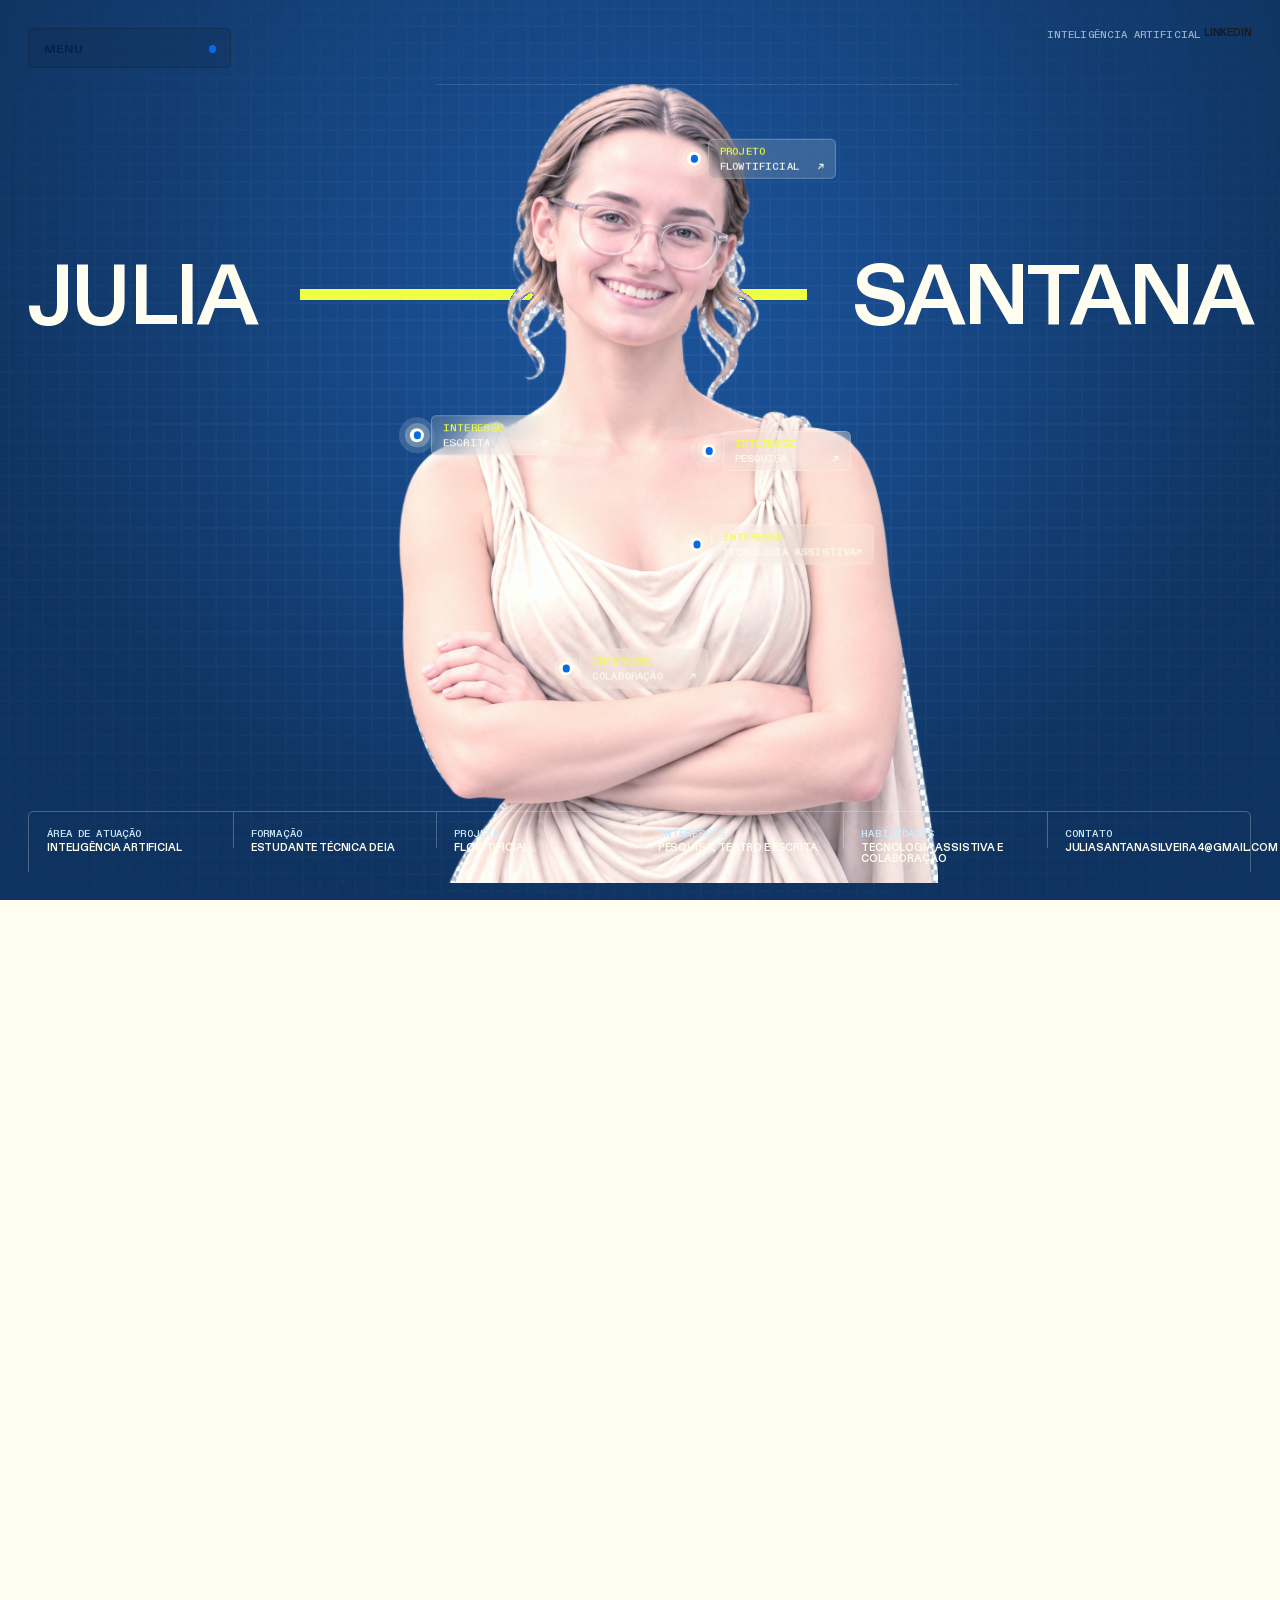
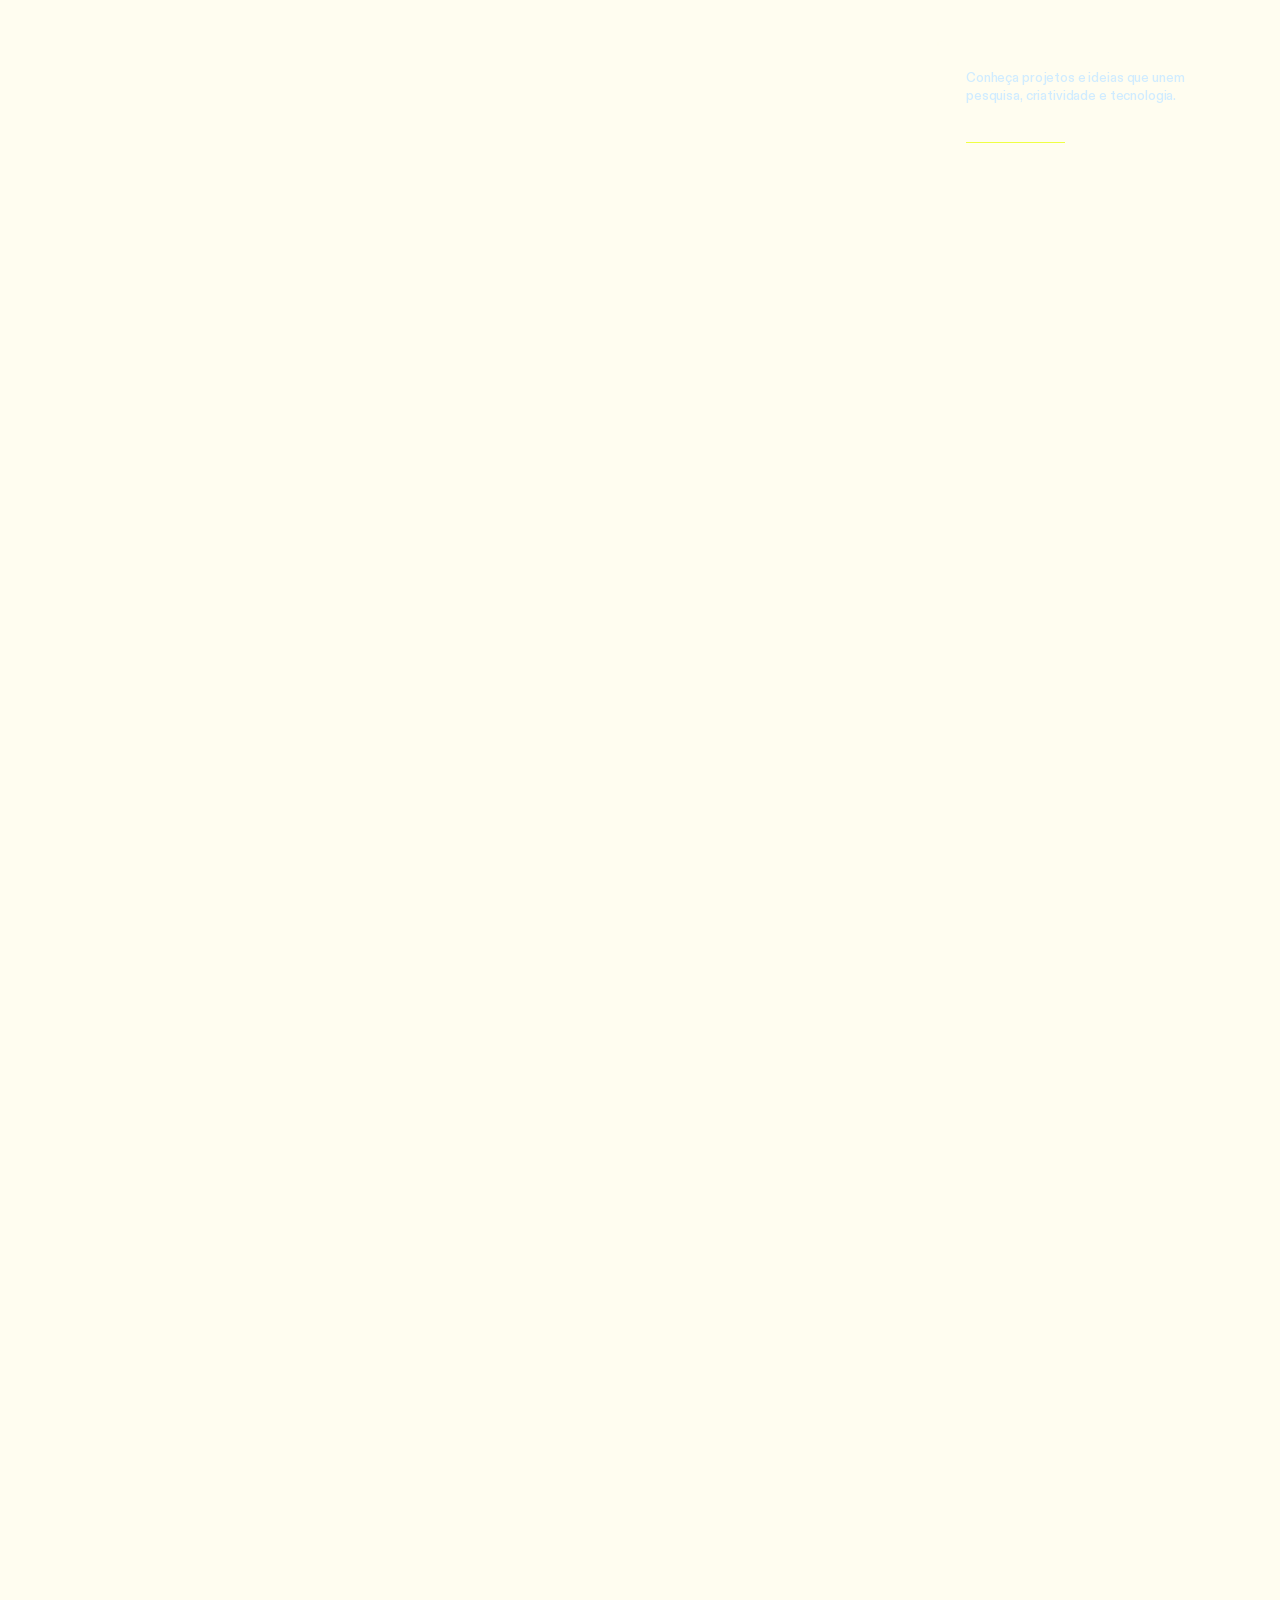
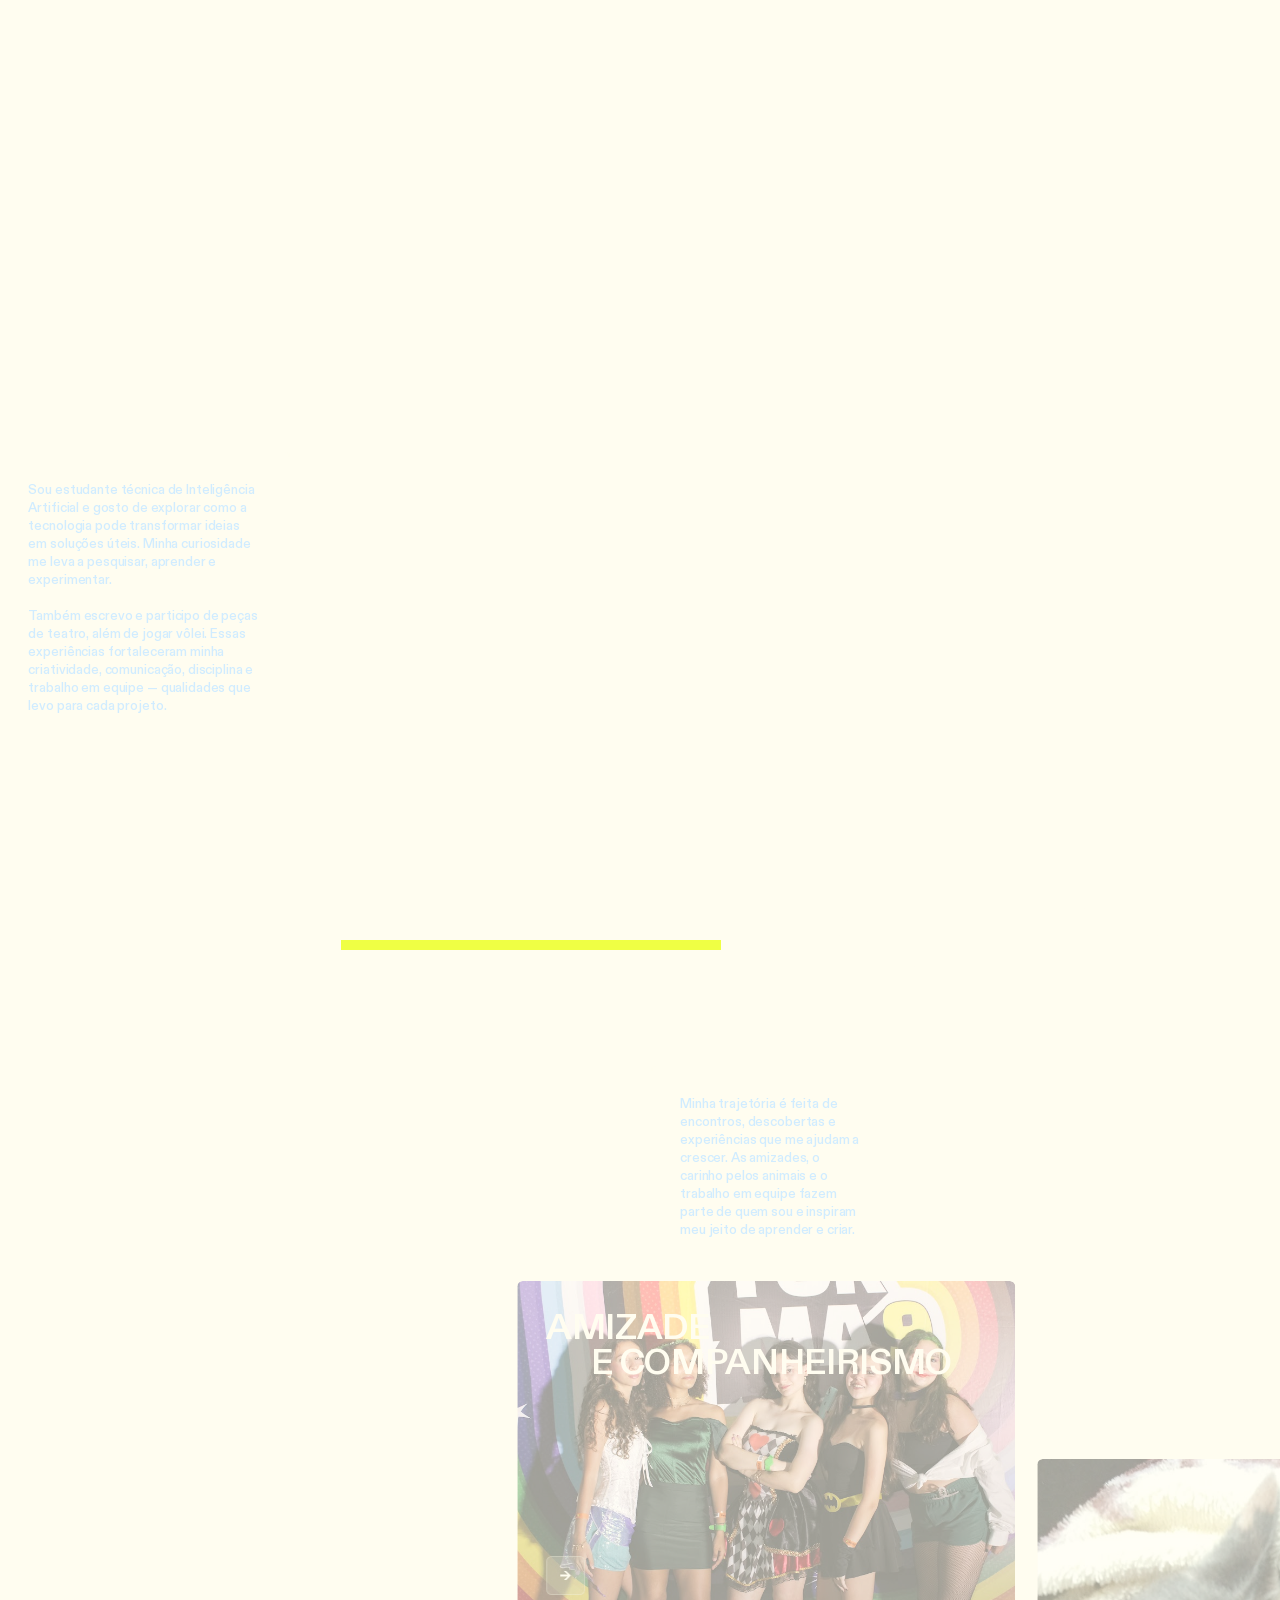
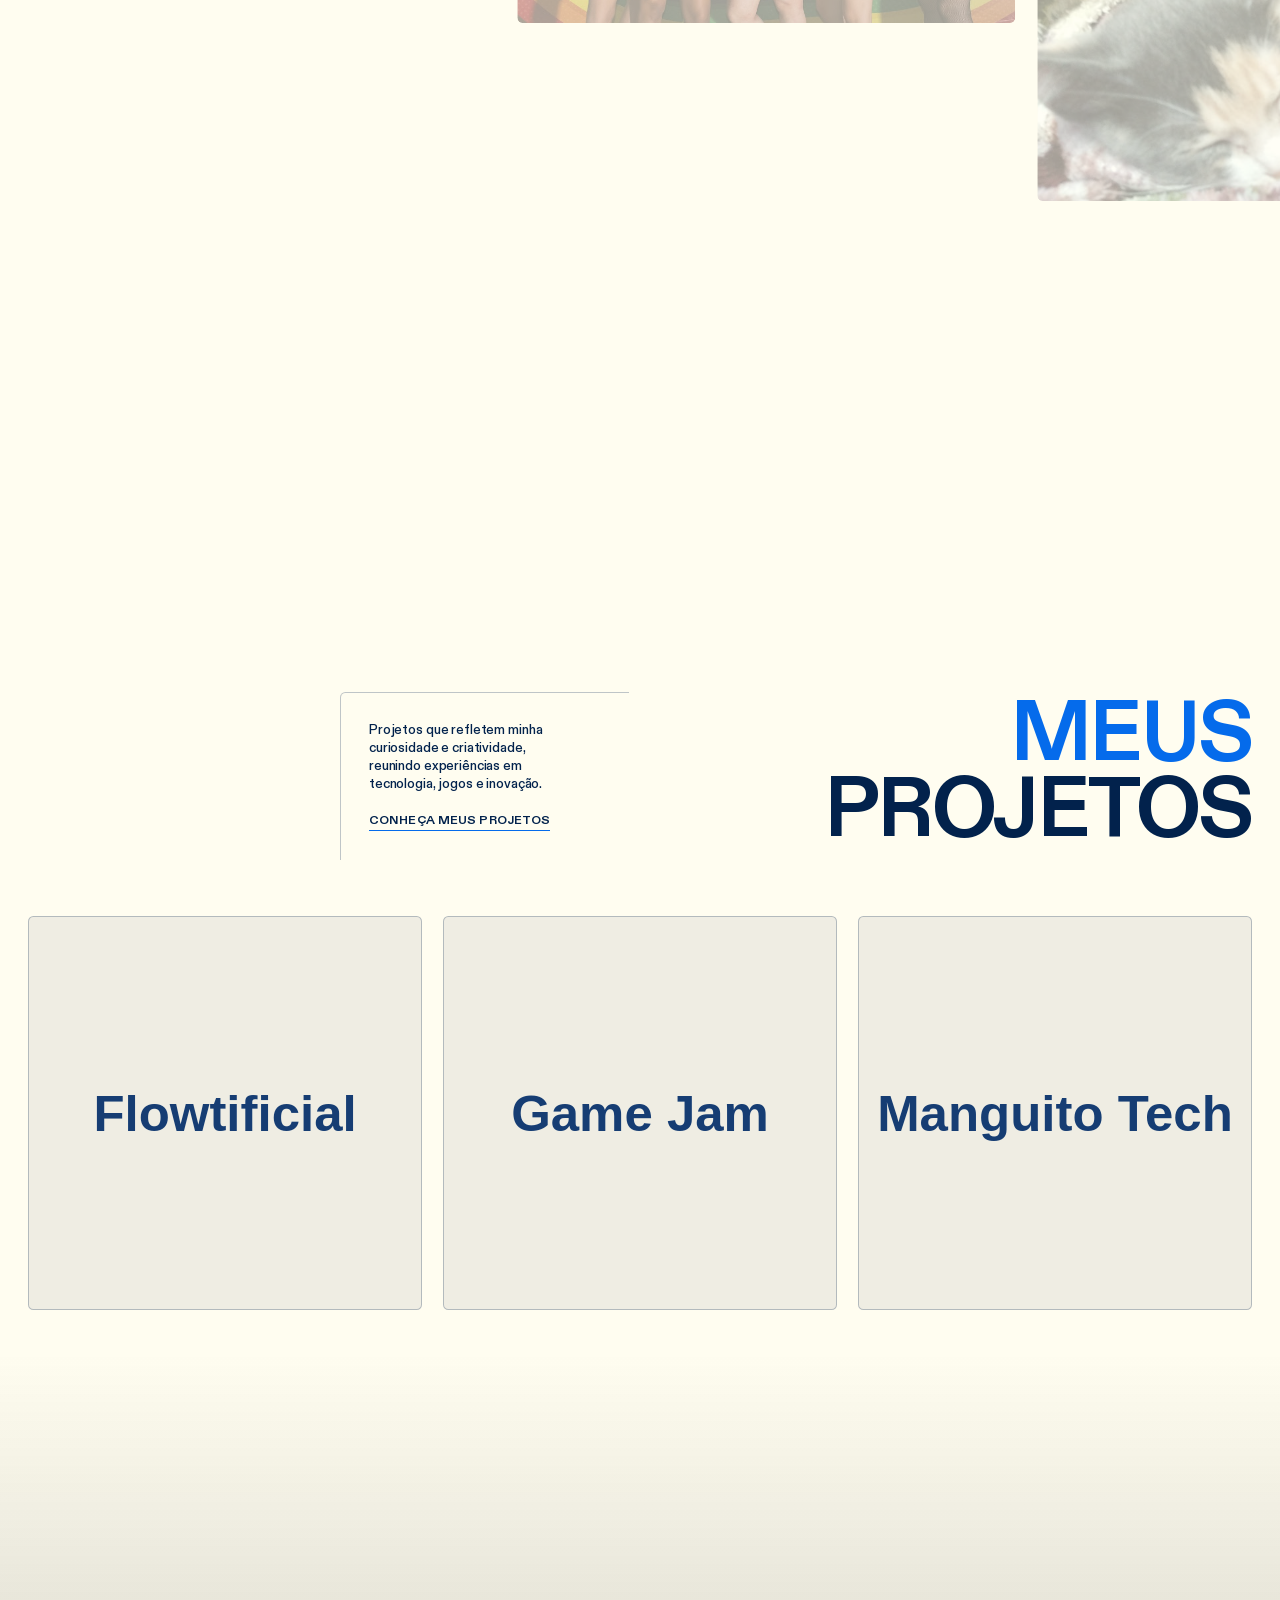
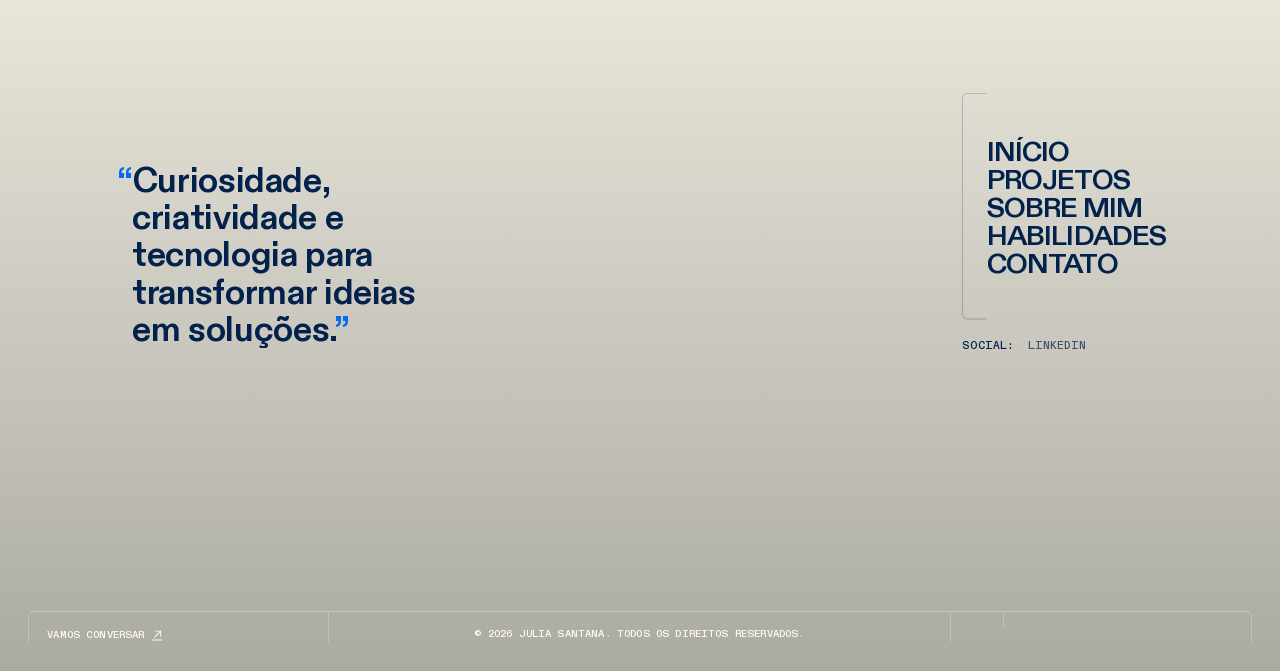
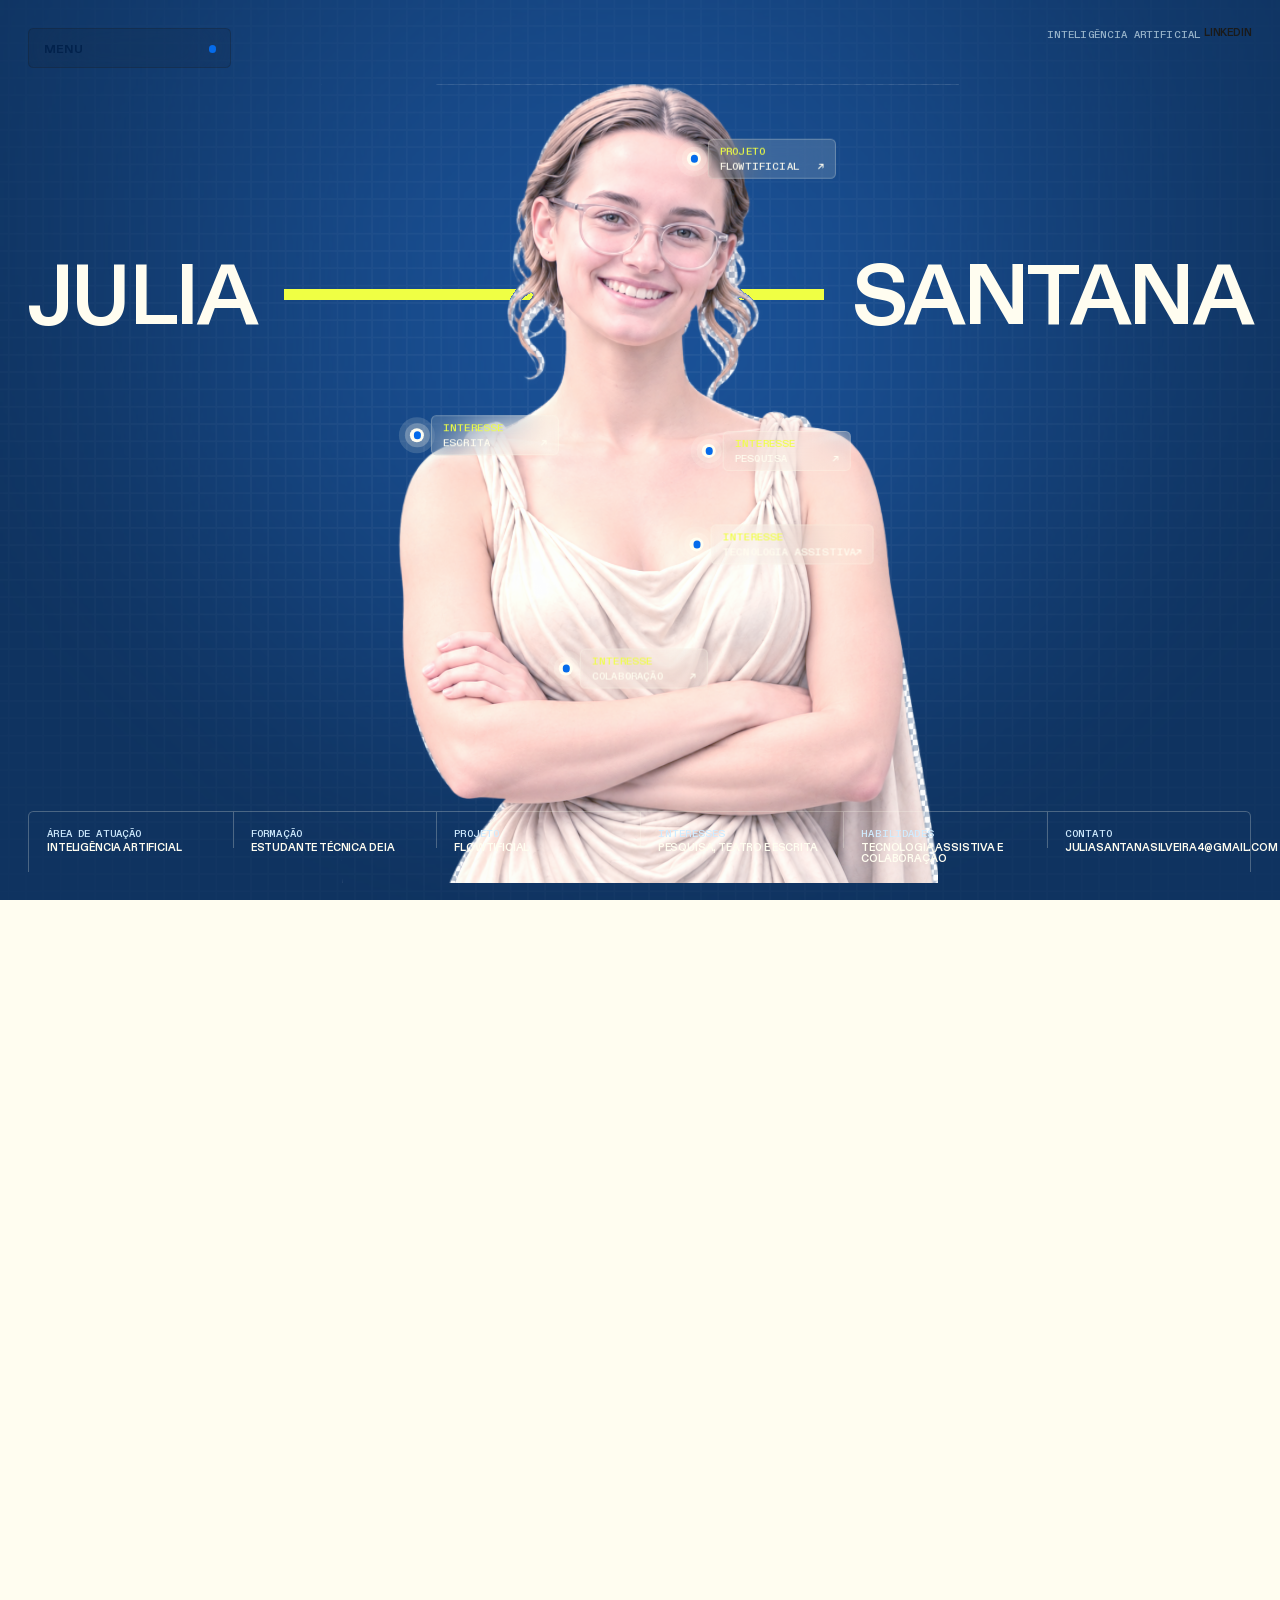
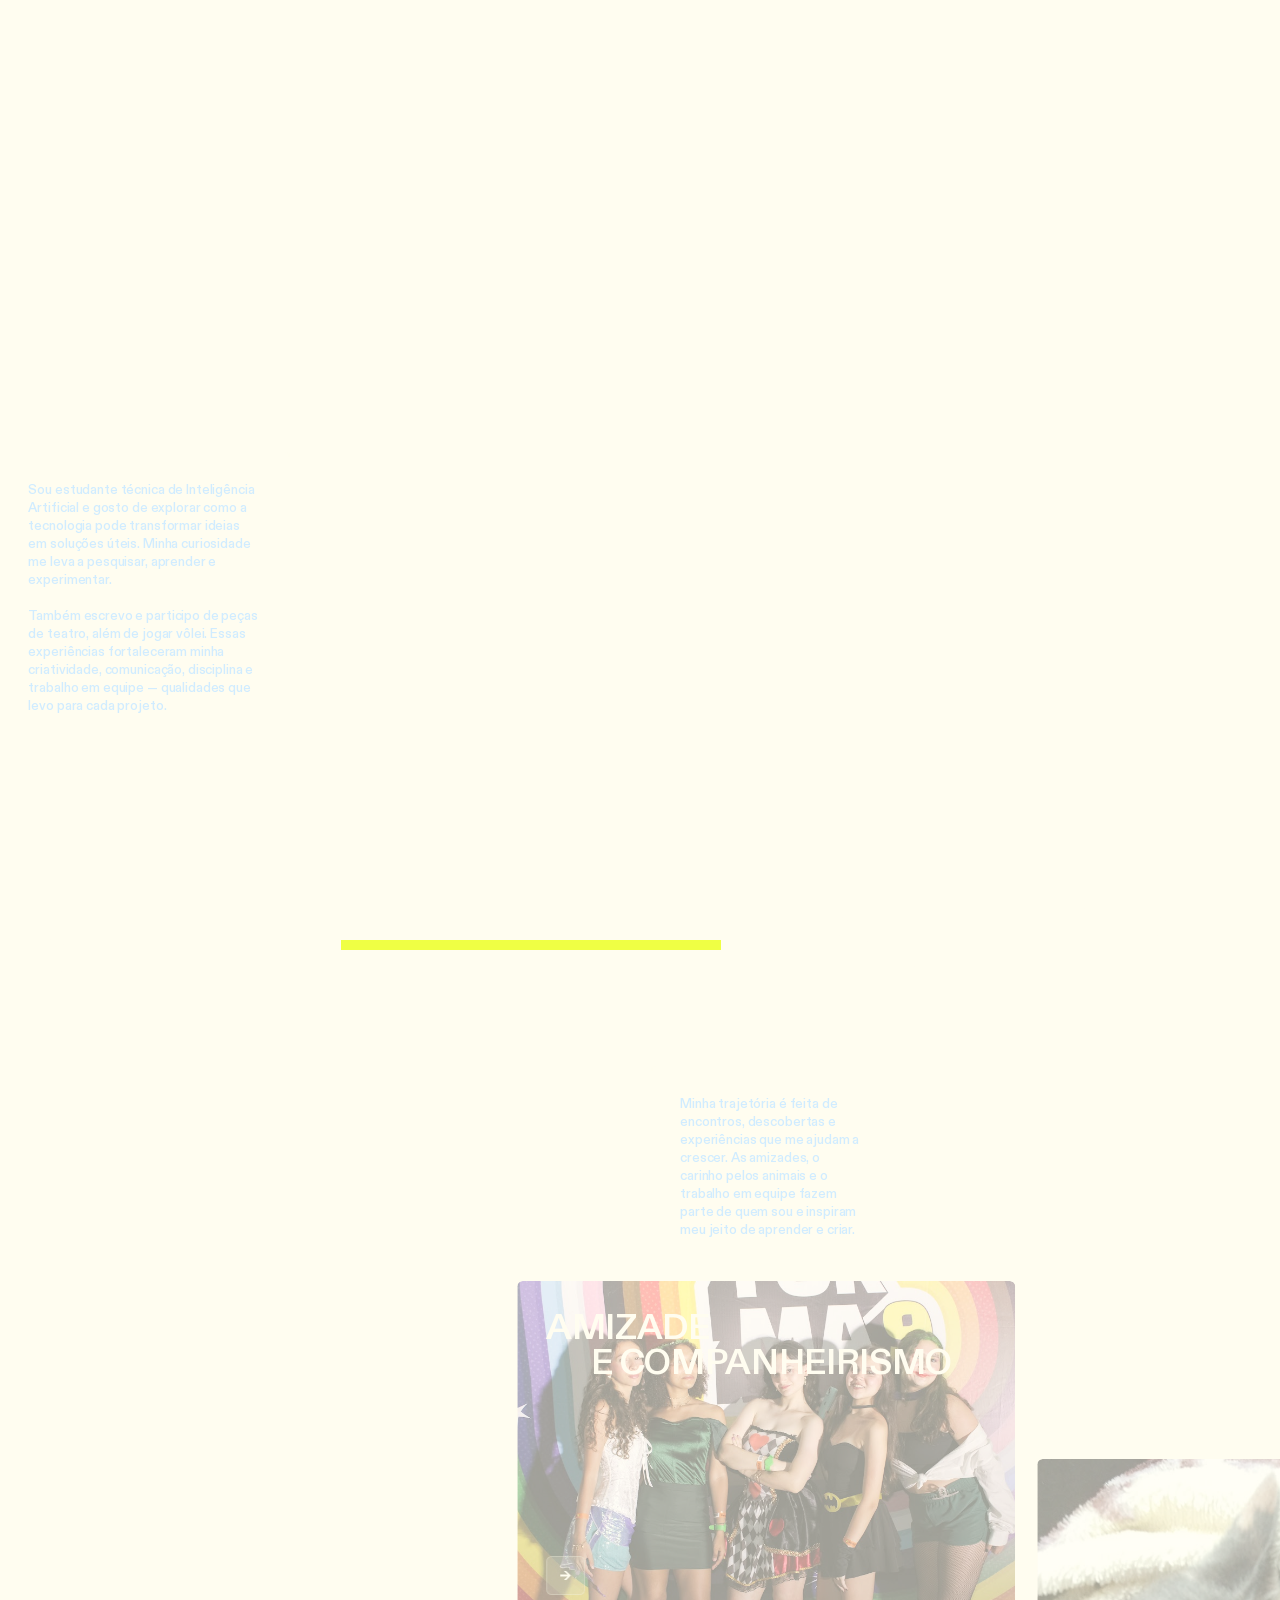
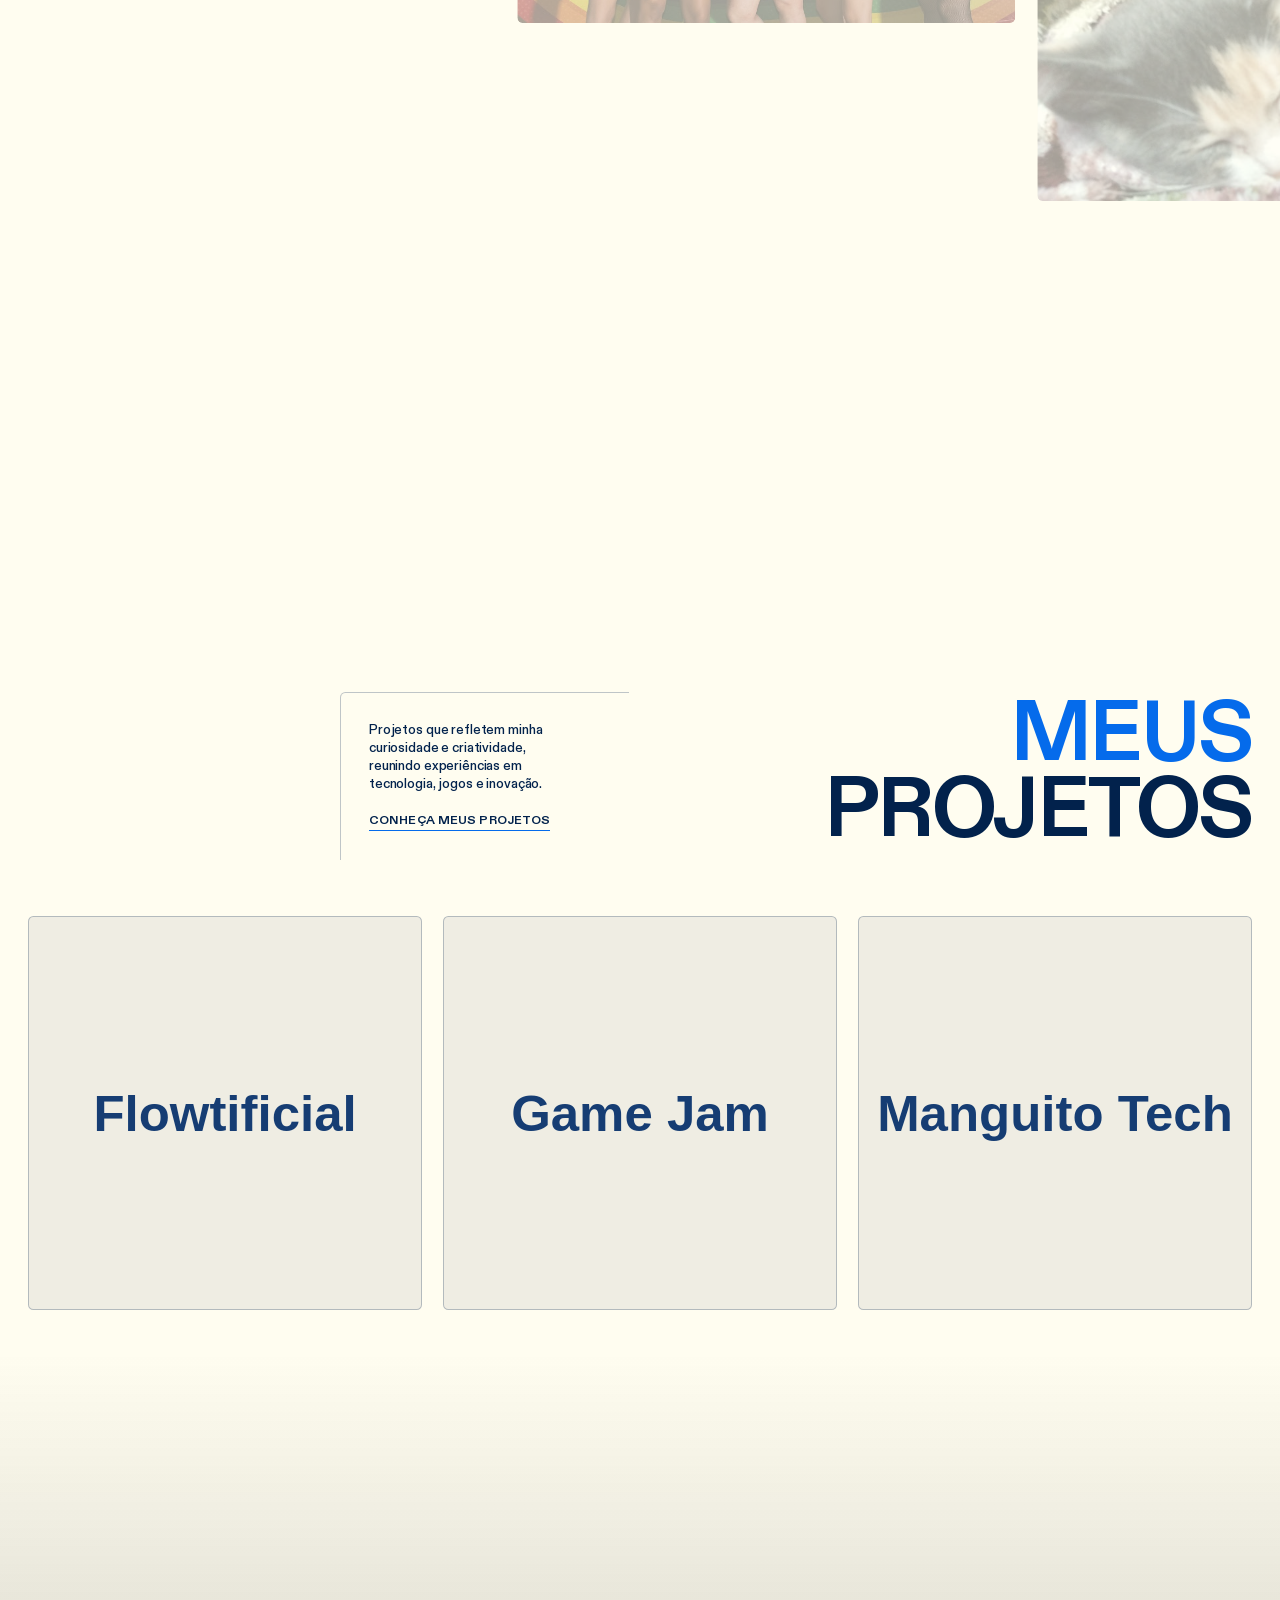
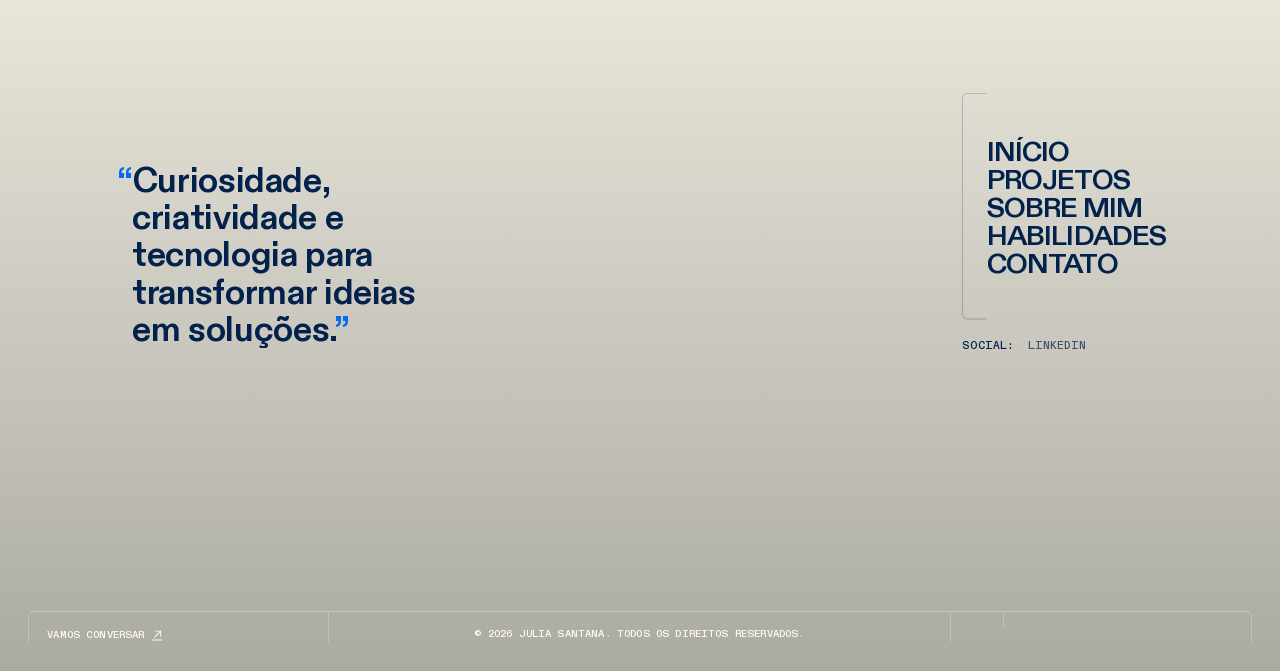
